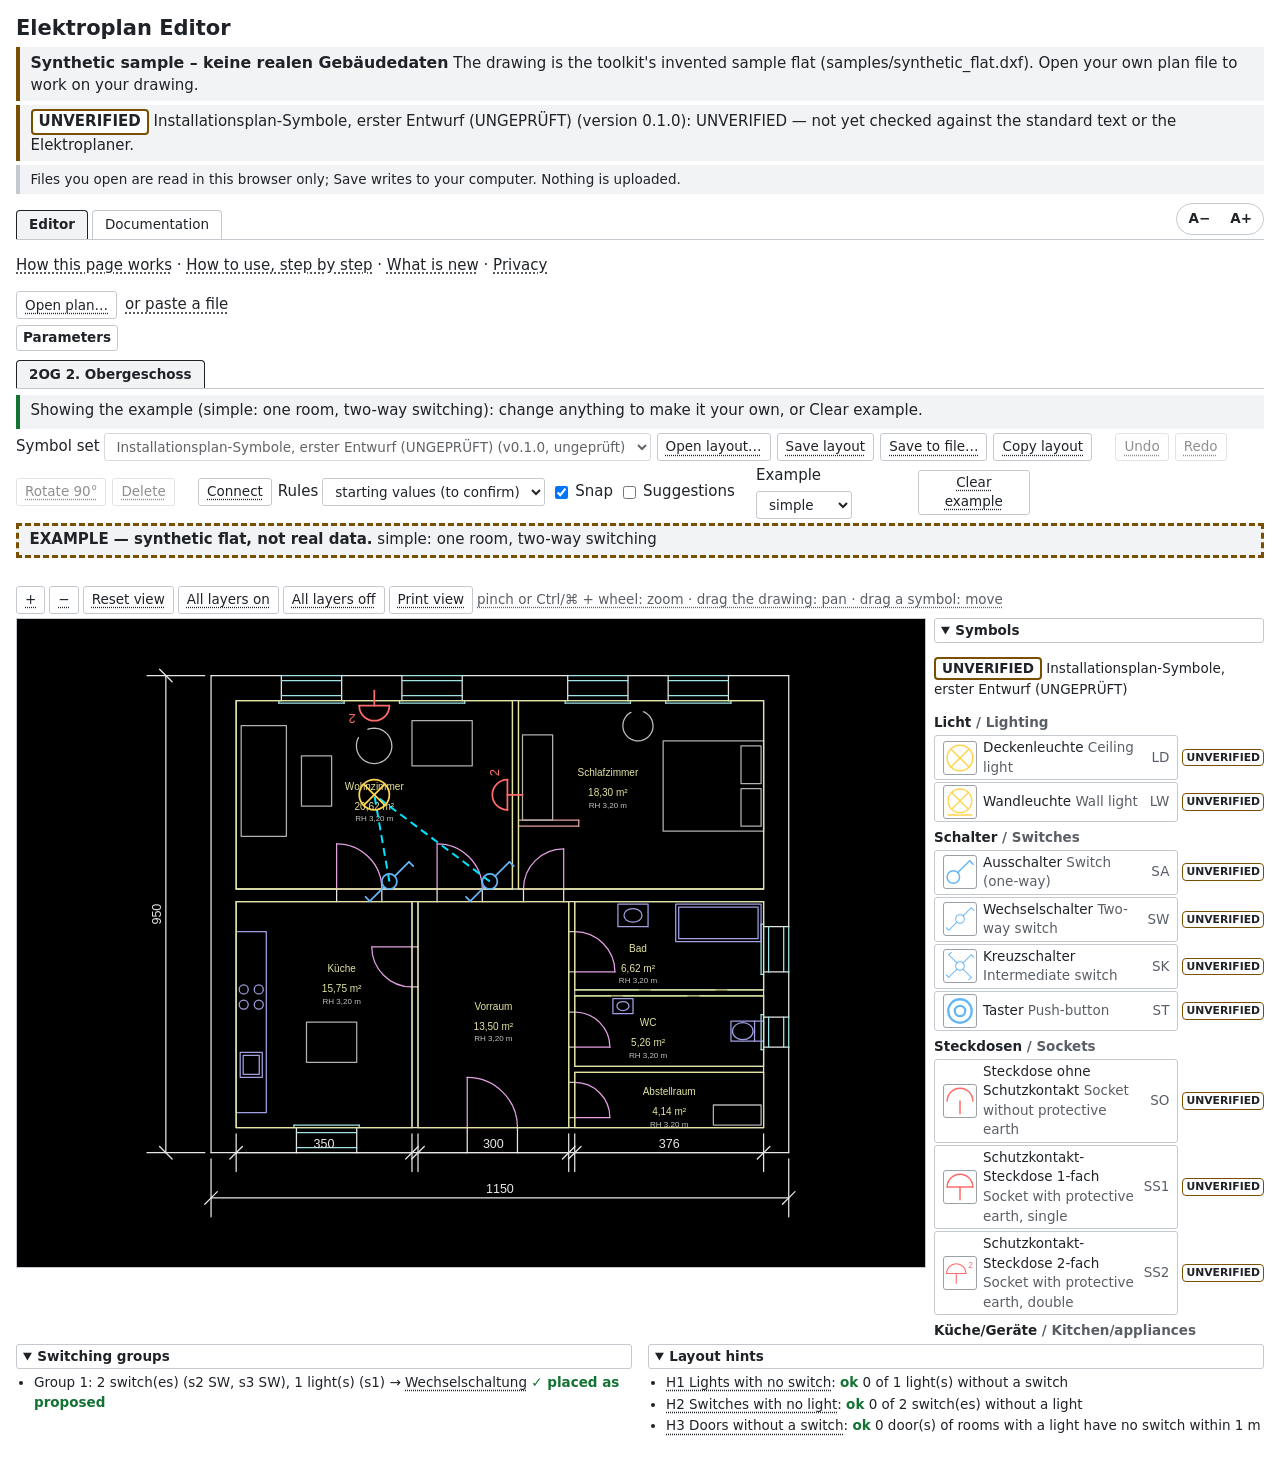
==== site/index.html @ d6ed4fca "Editor: tabbed bullet documentation, readable parameters, honest print view Documentation: rebuilt i" ====
<!doctype html>
<html lang="en">
<head>
<meta charset="utf-8">
<meta name="viewport" content="width=device-width, initial-scale=1">
<meta name="description" content="Plan where the outlets, switches and lights of a flat go, on top of the architect&#x27;s drawing. Your plan file is read in this browser and never sent any">
<title>Elektroplan Editor</title>
<style>
/* Electrical editor (vienna_planning_toolkit). Page colours are tokens on :root (light), redefined for dark mode; the drawing
   stage is black in both themes (its colours, and the symbols', are generated by editor.js from presets/el_parameters.json). */
:root { --bg: #ffffff; --fg: #1f2328; --line: #c4c9cf; --head: #f1f3f5; --muted: #5a5f66; --pass: #137333; --fail: #b3261e;
  --unk: #7a5000; --link: #0b57d0; --btn: #ffffff; --shadow: rgba(0, 0, 0, 0.25); color-scheme: light;
  --accent: #9a6410; --accent-ink: #7a4e08; --accent-soft: #f0e5cc; --surface-2: #f3f5ef;
  --good: #1c7048; --good-soft: #daebe0; --check: #7a5200; --check-soft: #f1e6cb; --watch: #9e4229; --watch-soft: #f0ddd5;
  --fs-base: 15px; --measure: 82ch; --radius: 10px; --mono: ui-monospace, "SF Mono", Menlo, Consolas, monospace; }
@media (prefers-color-scheme: dark) {
  :root:not([data-theme="light"]) { --bg: #121417; --fg: #e8eaed; --line: #4a4f55; --head: #1e2125; --muted: #a8aeb5; --pass: #81c995;
    --fail: #f28b82; --unk: #fdd663; --link: #8ab4f8; --btn: #1e2125; --shadow: rgba(0, 0, 0, 0.6); color-scheme: dark;
    --accent: #e0a83c; --accent-ink: #edbb57; --accent-soft: #362b12; --surface-2: #232a24;
    --good: #56bc8b; --good-soft: #153025; --check: #e0a83c; --check-soft: #33280f; --watch: #e8876a; --watch-soft: #35201a; }
}
:root[data-theme="dark"] { --bg: #121417; --fg: #e8eaed; --line: #4a4f55; --head: #1e2125; --muted: #a8aeb5; --pass: #81c995;
  --fail: #f28b82; --unk: #fdd663; --link: #8ab4f8; --btn: #1e2125; --shadow: rgba(0, 0, 0, 0.6); color-scheme: dark;
  --accent: #e0a83c; --accent-ink: #edbb57; --accent-soft: #362b12; --surface-2: #232a24;
  --good: #56bc8b; --good-soft: #153025; --check: #e0a83c; --check-soft: #33280f; --watch: #e8876a; --watch-soft: #35201a; }
/* every rem follows --fs-base (the A− / A+ text size control) */
html { -webkit-text-size-adjust: 100%; font-size: var(--fs-base); }
body { margin: 0; background: var(--bg); color: var(--fg); font: var(--fs-base)/1.45 system-ui, -apple-system, "Segoe UI", Roboto, "Helvetica Neue", Arial, sans-serif; }
.vpt { box-sizing: border-box; max-width: 1600px; margin: 0 auto; padding: 8px 16px 32px 16px; overflow-wrap: anywhere; }
.vpt *, .vpt *::before, .vpt *::after { box-sizing: border-box; }
.vpt a { color: var(--link); }
.vpt h1 { font-size: 1.4rem; margin: 0.3rem 0; }
.vpt h3 { margin-top: 1.5rem; } .vpt h4 { margin: 1rem 0 0.3rem 0; font-size: 1.05rem; }
.vpt button, .vpt select, .vpt input { font: inherit; color: var(--fg); }
.vpt button, .vpt select { font-size: 0.9rem; padding: 2px 8px; background: var(--btn); border: 1px solid var(--line); border-radius: 3px; min-height: 28px; }
.vpt button:disabled { opacity: 0.5; cursor: not-allowed; }
.vpt button:focus-visible, .vpt select:focus-visible, .vpt input:focus-visible, .vpt summary:focus-visible, .el-view:focus-visible { outline: 3px solid var(--link); outline-offset: 1px; }
.pass { color: var(--pass); font-weight: 600; } .fail { color: var(--fail); font-weight: 600; } .unk { color: var(--unk); font-weight: 600; }
/* banners */
.vpt-banner, .el-unv-banner, .vpt-note { margin: 0.25rem 0; padding: 0.3rem 0.7rem; background: var(--head); color: var(--fg); }
.vpt-banner { border-left: 4px solid var(--unk); } .vpt-synth b { font-size: 1.05rem; }
.el-unv-banner { border-left: 4px solid var(--unk); } .vpt-note { border-left: 4px solid var(--line); font-size: 0.9rem; }
/* page tabs (underline) and storey tabs (a set of sections is a tabset); the text-size control on the right */
.vpt-navrow { display: flex; flex-wrap: wrap; align-items: flex-end; gap: 4px 8px; border-bottom: 1px solid var(--line); margin: 0.6rem 0 0.4rem 0; }
.vpt-navrow .vpt-tabs { border-bottom: none; margin: 0; flex: 1 1 auto; }
.fs-toggle { display: inline-flex; gap: 2px; margin-bottom: 4px; border: 1px solid var(--line); border-radius: 999px; padding: 2px; }
.vpt .fs-btn { border: 0; border-radius: 999px; min-height: 26px; padding: 0 9px; font-weight: 700; background: transparent; }
.vpt-tabs, .el-storey-tabs { display: flex; flex-wrap: wrap; gap: 4px; margin: 0.6rem 0 0.4rem 0; border-bottom: 1px solid var(--line); }
.vpt-tabs button, .el-storey-tabs button { border-bottom: none; border-radius: 4px 4px 0 0; padding: 4px 12px; }
.vpt-tabs button[aria-selected="true"], .el-storey-tabs button[aria-selected="true"] { background: var(--head); font-weight: 700; border-color: var(--fg); }
.vpt-pane[hidden], .el-page[hidden] { display: none; }
/* tables: sortable + filterable, scroll sideways inside their box on a narrow screen; small uppercase headers, mono numbers */
.tblscroll, .tbl-scroll { max-width: 100%; overflow-x: auto; border: 1px solid var(--line); border-radius: var(--radius); }
table.sf, table.el-ptable { border-collapse: collapse; width: 100%; }
table.sf th, table.sf td { text-align: left; padding: 0.4rem 0.7rem; vertical-align: top; border-bottom: 1px solid var(--line); overflow-wrap: normal; word-break: normal; }
table.sf thead th, table.el-ptable thead th { background: var(--head); font-size: 0.72rem; letter-spacing: 0.06em; text-transform: uppercase; font-weight: 700; color: var(--muted); }
table.sf thead th { cursor: pointer; user-select: none; white-space: nowrap; }
.num, .keys, code { font-family: var(--mono); font-size: 0.88em; }
.tbl-cap { color: var(--muted); font-size: 0.85rem; margin: 0.3rem 0; }
table.sf thead th[aria-sort="ascending"]::after { content: " \25B2"; } table.sf thead th[aria-sort="descending"]::after { content: " \25BC"; }
table.sf thead tr.filters th { cursor: default; padding: 2px 4px; }
table.sf input { font-size: 0.85rem; width: 100%; min-width: 4ch; background: var(--bg); border: 1px solid var(--line); border-radius: 3px; padding: 1px 4px; }
table.sf td { min-width: 4rem; max-width: 36rem; }
table.sf tr.doc-flash td { background: var(--accent-soft); }
.count { color: var(--muted); font-size: 0.9rem; margin: 0.25rem 0; }
/* popups */
.tip { text-decoration: underline dotted; text-underline-offset: 3px; cursor: help; }
#tipbox { position: absolute; z-index: 1300; min-width: min(340px, calc(100vw - 16px)); max-width: min(560px, calc(100vw - 16px)); background: var(--bg); color: var(--fg); border: 1px solid var(--line);
  border-radius: 6px; padding: 8px 10px; font-size: 0.95rem; box-shadow: 0 4px 14px var(--shadow); overflow-wrap: anywhere; }
#tipbox[hidden] { display: none; } #tipbox a { color: var(--link); }
#tipbox .more { margin: 6px 0 0 0; } #tipbox .tip-h { margin: 0 0 2px 0; } #tipbox ul.tipl { padding-left: 1.1rem; margin: 2px 0; } #tipbox ul.tipl li { margin: 1px 0; }
/* Documentation: pill tabsets, section heads, short bullets, numbered steps, callouts, accordions, key-value lists, chips */
.docs { max-width: 1400px; }
.docs [id^="doc-"] { scroll-margin-top: 1rem; }
.doc-flash { outline: 3px solid var(--link); outline-offset: 4px; }
.tabset-nav { display: flex; flex-wrap: wrap; gap: 6px; margin: 0.6rem 0 0.8rem 0; }
.vpt .tab { padding: 4px 13px; border-radius: 999px; border: 1px solid var(--line); background: var(--bg); font-weight: 600; cursor: pointer; min-height: 30px; }
.vpt .tab:hover { border-color: var(--accent); }
.vpt .tab[aria-selected="true"] { background: var(--accent-soft); border-color: var(--accent); color: var(--accent-ink); }
.vpt .tab .pill { margin-left: 4px; }
.tabpanel { display: none; } .tabpanel.active { display: block; }
.tab[hidden] { display: none; }
.tabset-top { position: relative; }
.tabset-top > .tabset-nav { padding-right: 52px; }
.tabset-top > .nav-right { position: absolute; right: 0; top: 0; }
.vpt .internals-toggle { width: 38px; height: 38px; border-radius: 50%; font-size: 1.2rem; line-height: 1; text-decoration: none; padding: 0; }
.vpt .internals-toggle[aria-pressed="true"] { background: var(--accent-soft); border-color: var(--accent); color: var(--accent-ink); }
.section-head { margin: 0.4rem 0 0.8rem 0; }
.docs h2 { font-size: 1.25rem; margin: 0 0 2px 0; }
.section-note { color: var(--muted); font-size: 0.92rem; margin: 0; max-width: var(--measure); }
.subhead { font-size: 0.74rem; letter-spacing: 0.1em; text-transform: uppercase; color: var(--muted); font-weight: 700; margin: 1.2rem 0 0.5rem 0; }
.subhead .s-meta { text-transform: none; letter-spacing: 0; }
.lede { max-width: var(--measure); color: var(--muted); }
.docs ul.bl { margin: 0.3rem 0; padding-left: 1.2rem; max-width: var(--measure); } .docs ul.bl li { margin: 3px 0; }
.docs ul.bl b, .callout b { color: var(--fg); }
.steps { list-style: none; margin: 0.3rem 0; padding: 0; counter-reset: s; display: flex; flex-direction: column; gap: 8px; max-width: var(--measure); }
.steps li { display: flex; gap: 10px; align-items: flex-start; }
.steps li::before { counter-increment: s; content: counter(s); flex: none; width: 1.5rem; height: 1.5rem; border-radius: 50%; background: var(--accent-soft);
  color: var(--accent-ink); font-size: 0.8rem; font-weight: 700; display: grid; place-items: center; }
.callout { border-left: 4px solid var(--accent); background: var(--accent-soft); border-radius: 0 8px 8px 0; padding: 8px 14px; margin: 0.5rem 0; max-width: var(--measure); color: var(--fg); }
.callout p { margin: 0; } .callout ul { margin: 0; padding-left: 1.1rem; }
.callout--watch { border-left-color: var(--watch); background: var(--watch-soft); }
.dd-stack { display: flex; flex-direction: column; gap: 8px; margin-top: 0.8rem; }
details.acc { border: 1px solid var(--line); border-radius: var(--radius); background: var(--bg); }
details.acc > summary { cursor: pointer; padding: 8px 14px; font-weight: 600; list-style: none; display: flex; align-items: center; gap: 10px; }
details.acc > summary::-webkit-details-marker { display: none; }
details.acc .caret { color: var(--accent); font-size: 0.75rem; transition: transform 0.15s ease; }
details.acc[open] .caret { transform: rotate(90deg); }
.s-meta { margin-left: auto; font-family: var(--mono); font-size: 0.72rem; font-weight: 500; color: var(--muted); border: 1px solid var(--line); border-radius: 4px; padding: 0 5px; }
.dd-body { padding: 0 14px 12px 14px; }
.kv { list-style: none; margin: 0.4rem 0; padding: 0; max-width: var(--measure); }
.kv li { display: flex; justify-content: space-between; gap: 12px; padding: 5px 0; border-bottom: 1px dashed var(--line); }
.kv li:last-child { border-bottom: 0; } .kv li > span:first-child { color: var(--muted); } .kv .v { text-align: right; }
.hint, [title].v { text-decoration: underline dotted; text-underline-offset: 3px; cursor: help; }
.chips { display: flex; flex-wrap: wrap; gap: 6px; margin: 0.6rem 0; }
.chip { display: inline-flex; align-items: center; gap: 6px; border: 1px solid var(--line); border-radius: 999px; padding: 3px 11px; font-size: 0.88rem; }
.chip .dot { width: 7px; height: 7px; border-radius: 50%; background: var(--accent); }
.pill { display: inline-block; font-size: 0.74rem; font-weight: 700; padding: 1px 8px; border-radius: 999px; white-space: nowrap; }
.pill--good { background: var(--good-soft); color: var(--good); } .pill--check { background: var(--check-soft); color: var(--check); }
.pill--watch { background: var(--watch-soft); color: var(--watch); }
.linkrow { display: flex; flex-wrap: wrap; gap: 8px; margin: 0.5rem 0; }
.linkrow a { padding: 4px 12px; border-radius: 999px; border: 1px solid var(--line); text-decoration: none; }
.vpt-foot { margin-top: 2rem; padding-top: 0.8rem; border-top: 1px solid var(--line); color: var(--muted); font-size: 0.85rem; }
/* the file bar, status lines (one line each, fixed height: a message never moves the drawing below it) */
.vpt-filebar { display: flex; flex-wrap: wrap; gap: 4px 8px; align-items: center; margin: 0.3rem 0; }
.vpt-filebar .vpt-status { flex: 1 1 100%; }
.el-status { margin: 0.25rem 0; padding: 0.3rem 0.7rem; border-left: 4px solid var(--line); background: var(--head); color: var(--fg);
  white-space: nowrap; overflow: hidden; text-overflow: ellipsis; line-height: 1.4; height: calc(1.4em + 0.6rem + 4px); }
.el-status.el-ok { border-left-color: var(--pass); } .el-status.el-warn { border-left-color: var(--unk); } .el-status.el-err { border-left-color: var(--fail); }
.vpt-status:empty { display: none; }
.el-info { min-height: 1.5em; height: 1.5em; line-height: 1.5em; margin: 0.15rem 0; font-size: 0.9rem; white-space: nowrap; overflow: hidden; text-overflow: ellipsis; }
.el-intro { margin-bottom: 0.2rem; }
/* the bar */
.el-bar { display: flex; flex-wrap: wrap; gap: 4px 6px; align-items: center; margin: 0.25rem 0; }
.el-bar label { margin: 0; text-decoration: none; display: inline-flex; flex-wrap: wrap; gap: 4px; align-items: center; max-width: 100%; }
.vpt select { max-width: 100%; min-width: 0; text-overflow: ellipsis; }
.el-sep { flex: 0 0 0.75rem; }
.el-bar button[aria-pressed="true"] { outline: 3px solid var(--link); outline-offset: 1px; font-weight: 600; }
.el-example-ctl { display: inline-flex; gap: 4px; align-items: center; } .el-example-ctl[hidden] { display: none; }
.el-example-banner { margin: 0.2rem 0; padding: 0.25rem 0.7rem; border: 3px dashed var(--unk); background: var(--head); color: var(--fg); }
.el-badge { display: inline-block; font-weight: 700; padding: 0 6px; border: 2px solid var(--unk); border-radius: 4px; color: var(--fg); background: var(--bg); text-decoration: none; }
.el-badge-s { flex: none; font-size: 0.72rem; padding: 0 3px; border-width: 1px; }
/* the stage: drawing + side panel */
.el-view { margin: 0.3rem 0; }
.dwg-tools { display: flex; flex-wrap: wrap; gap: 4px; align-items: center; margin-bottom: 4px; }
.dwg-hint, .dwg-count, .el-n, .el-en, .el-code { color: var(--muted); font-size: 0.9rem; }
.dwg-body { display: flex; gap: 8px; align-items: flex-start; }
.dwg-paper { flex: 1 1 auto; min-width: 0; border: 1px solid var(--line); background: #000000; }
.dwg-paper svg { display: block; width: 100%; height: 72vh; min-height: 320px; cursor: grab; touch-action: none; }
.dwg-paper svg.dragging { cursor: grabbing; } .dwg-paper svg .tip { cursor: help; text-decoration: none; }
.el-side { flex: 0 0 22rem; max-width: 40%; max-height: 80vh; overflow: auto; font-size: 0.9rem; display: flex; flex-direction: column; gap: 6px; }
.el-side details > summary, .el-below > details > summary, .el-params > summary { font-weight: 600; cursor: pointer; text-decoration: none; padding: 2px 6px;
  border: 1px solid var(--line); border-radius: 3px; }
.dwg-panel fieldset { border: 1px solid var(--line); border-radius: 3px; padding: 2px 6px; margin: 4px 0 6px 0; min-width: 0; }
.dwg-panel legend { font-size: 0.9rem; font-weight: 600; padding: 0 4px; }
.dwg-panel fieldset label, .el-layers label { display: block; }
.dwg-panel details.base > summary { list-style-position: inside; }
.dwg-panel details.base > summary label { display: inline; }
.dwg-panel .lyr { padding-left: 1.2rem; }
.dwg-filter { font-size: 0.9rem; width: 100%; margin: 4px 0; background: var(--bg); border: 1px solid var(--line); border-radius: 3px; padding: 1px 4px; }
.el-cat-h { font-weight: 600; margin: 6px 0 2px 0; }
.el-syms { list-style: none; padding: 0; margin: 0; }
.el-syms li { display: flex; gap: 4px; align-items: center; margin: 2px 0; }
.el-sym-btn { display: flex; flex: 1 1 auto; min-width: 0; gap: 6px; align-items: center; text-align: left; touch-action: none; user-select: none; -webkit-user-select: none; cursor: grab; }
.el-sym-btn[aria-pressed="true"] { outline: 3px solid var(--link); outline-offset: 1px; }
.el-names { flex: 1 1 auto; min-width: 0; }
.el-code { white-space: nowrap; overflow-wrap: normal; }
.el-chip { display: inline-flex; flex: none; background: #000000; border: 1px solid #9aa0a6; border-radius: 3px; padding: 1px; }
.el-ghost { position: fixed; z-index: 1100; pointer-events: none; opacity: 0.9; } .el-ghost[hidden] { display: none; }
.el-view.el-armed svg { cursor: crosshair; } .el-view.el-connecting svg { cursor: pointer; }
.el-svg .el-sym { cursor: move; } .el-svg .el-hit { pointer-events: all; }
.el-svg .el-ghost-m { cursor: crosshair; } .el-svg .el-ghost-m circle { fill: none; }
.el-svg .el-link-hit { pointer-events: stroke; cursor: pointer; }
/* below the drawing */
.el-below { display: flex; flex-wrap: wrap; gap: 6px 16px; margin-top: 6px; font-size: 0.9rem; }
.el-below > details { flex: 1 1 20rem; min-width: 0; }
.el-below ul { margin: 4px 0; padding-left: 1.2rem; } .el-below li { margin: 2px 0; }
/* Parameters panel */
.el-params { margin: 0.4rem 0; font-size: 0.9rem; }
.el-params > summary { display: inline-block; }
.el-params[data-edited="1"] > summary::after { content: " (edited)"; color: var(--unk); }
.el-params-bar { display: flex; flex-wrap: wrap; gap: 4px; margin: 4px 0; }
/* one readable full-width table per group: words never break inside (the page's overflow-wrap: anywhere is undone here) */
.el-params .callout { font-size: 0.92rem; }
.el-ptable th, .el-ptable td { text-align: left; padding: 0.35rem 0.7rem; border-bottom: 1px solid var(--line); vertical-align: middle; overflow-wrap: normal; word-break: normal; hyphens: none; }
.el-ptable td.el-plabel { min-width: 16rem; }
.el-ptable td.el-punit { white-space: nowrap; color: var(--muted); }
.el-ptable tr.el-pgroup th { background: var(--surface-2); font-size: 0.78rem; text-transform: uppercase; letter-spacing: 0.06em; color: var(--muted); }
.el-ptable input[type="text"] { width: 12rem; max-width: 100%; background: var(--bg); border: 1px solid var(--line); border-radius: 3px; padding: 1px 5px; }
.el-ptable input[readonly] { border-style: dashed; color: var(--muted); }
.el-ptable input[type="color"] { width: 2.4rem; height: 1.5rem; padding: 0; border: 1px solid var(--line); vertical-align: middle; }
.el-params-status:empty { display: none; }
/* in-page confirmation and the copy box (fixed: they never move the drawing) */
.vpt-ask, .vpt-copybox { position: fixed; left: 16px; right: 16px; bottom: 16px; z-index: 1250; max-width: 640px; margin: 0 auto; padding: 10px 12px;
  background: var(--bg); color: var(--fg); border: 2px solid var(--unk); border-radius: 6px; box-shadow: 0 4px 18px var(--shadow); }
.vpt-ask[hidden], .vpt-copybox[hidden] { display: none; }
.vpt-ask p, .vpt-copybox p { margin: 0 0 8px 0; }
.vpt-ask button, .vpt-copybox button { font: inherit; font-size: 0.95rem; padding: 3px 12px; min-height: 32px; background: var(--btn); color: var(--fg); border: 1px solid var(--line); border-radius: 3px; }
.vpt-copybox textarea { display: block; width: 100%; font: 0.8rem/1.3 ui-monospace, Menlo, Consolas, monospace; background: var(--bg); color: var(--fg); border: 1px solid var(--line); margin-bottom: 6px; }
/* print view (Pages version): one A3 page; white paper and black text in both themes */
#dwg-printsheet[hidden] { display: none; }
body.dwg-printing > *:not(#dwg-printsheet):not(#tipbox) { display: none !important; }
body.dwg-printing #dwg-printsheet { position: fixed; inset: 0; z-index: 900; overflow: auto; background: #ffffff; color: #000000; padding: 8px; }
.ps-bar { display: flex; flex-wrap: wrap; gap: 8px; align-items: center; margin-bottom: 6px; color: #000000; }
.ps-bar button { font: inherit; font-size: 0.9rem; padding: 1px 8px; background: #ffffff; color: #000000; border: 1px solid #5f6368; border-radius: 3px; }
.ps-bar label { margin: 0 4px; } .ps-hint { color: #3c4043; font-size: 0.9rem; }
.ps-notes { max-width: 1100px; margin: 0 auto 6px auto; }
.ps-note { margin: 2px 0; padding: 4px 10px; border-left: 4px solid #137333; background: #f1f3f5; color: #000000; font-size: 0.9rem; }
.ps-note-warn { border-left-color: #9e4229; background: #f0ddd5; font-weight: 600; }
.ps-sheet { display: flex; flex-direction: column; aspect-ratio: 420 / 297; max-height: calc(100vh - 60px); max-width: 100%; margin: 0 auto;
  background: #ffffff; color: #000000; border: 1px solid #5f6368; box-shadow: 0 2px 10px rgba(0,0,0,.2); }
.ps-title { display: flex; gap: 1.5em; align-items: baseline; flex-wrap: wrap; overflow: hidden; padding: 0 2px; font-size: 3mm; color: #000000; }
.ps-title .ps-l { font-weight: 700; }
.ps-draw { flex: 1 1 auto; min-height: 0; } .ps-draw svg { display: block; width: 100%; height: 100%; cursor: grab; touch-action: none; }
.ps-legend { display: flex; flex-wrap: wrap; gap: 0.3em 1.2em; align-content: flex-start; overflow: hidden; padding: 1mm 2px 0 2px; font-size: 2.4mm; color: #000000; border-top: 0.2mm solid #5f6368; }
.ps-legend .el-leg-svg { width: 4mm; height: 4mm; vertical-align: middle; margin-right: 1mm; }
.ps-legend .el-leg-unv { font-weight: 700; } .ps-legend .el-leg-grp, .ps-legend .el-leg-link { font-style: italic; }
body.dwg-printing .el-sel, body.dwg-printing .el-ghosts { display: none; }
/* narrow screens: everything stacks; no horizontal page scroll */
@media (max-width: 900px) {
  .dwg-body { flex-direction: column; }
  .el-side { flex: none; width: 100%; max-width: 100%; max-height: none; }
  .dwg-paper { width: 100%; }
  .dwg-paper svg { height: 62vh; }
}
@media (max-width: 480px) {
  .vpt h1 { font-size: 1.2rem; }
  .el-sep { display: none; }
  .dwg-hint { display: none; }
}

@media print { @page { size: A3 landscape; margin: 8mm } html, body { background: #ffffff !important; color: #000000 !important; margin: 0 !important; padding: 0 !important; } * { print-color-adjust: exact; -webkit-print-color-adjust: exact; } body.dwg-printing #dwg-printsheet { position: static; padding: 0; overflow: visible; } body.dwg-printing .ps-bar, body.dwg-printing .ps-notes, #tipbox { display: none !important; } body.dwg-printing .ps-sheet { width: 404mm; height: 280mm; max-width: none; max-height: none; aspect-ratio: auto; margin: 0; border: none; box-shadow: none; } body.dwg-printing .ps-title { height: 9mm; } body.dwg-printing .ps-draw { height: 255mm; flex: none; } body.dwg-printing .ps-legend { height: 16mm; } }
</style>
</head>
<body>
<div class="vpt" id="vpt" data-variant="pages"><header class="vpt-head"><h1>Elektroplan Editor</h1><p class="vpt-banner vpt-synth" data-banner="synthetic"><b>Synthetic sample – keine realen Gebäudedaten</b> <span>The drawing is the toolkit&#x27;s invented sample flat (samples/synthetic_flat.dxf). Open your own plan file to work on your drawing.</span></p><p class="vpt-banner vpt-own" data-banner="own" hidden></p><p class="el-unv-banner"><span class="tip el-badge" data-tip="&lt;p class=&quot;tip-h&quot;&gt;&lt;b&gt;Installation-plan symbols, first draft (UNVERIFIED), version 0.1.0&lt;/b&gt;&lt;/p&gt;&lt;ul class=&quot;tipl&quot;&gt;&lt;li&gt;&lt;b&gt;UNVERIFIED&lt;/b&gt;: not checked against the standard or Elektroplaner.&lt;/li&gt;&lt;li&gt;&lt;b&gt;Claims&lt;/b&gt; ÖVE/ÖNORM EN 60617; installation OVE E 8101.&lt;/li&gt;&lt;li&gt;&lt;b&gt;Edition&lt;/b&gt;: not checked: …&lt;/li&gt;&lt;li&gt;&lt;b&gt;Ask the Elektroplaner&lt;/b&gt; to confirm before use.&lt;/li&gt;&lt;/ul&gt;&lt;p class=&quot;more&quot;&gt;&lt;a class=&quot;doclink&quot; href=&quot;#doc-el-set-at-iec60617-draft1&quot;&gt;More &amp;rarr;&lt;/a&gt;&lt;/p&gt;">UNVERIFIED</span> Installationsplan-Symbole, erster Entwurf (UNGEPRÜFT) (version 0.1.0): UNVERIFIED — not yet checked against the standard text or the Elektroplaner.</p><p class="vpt-note">Files you open are read in this browser only; Save writes to your computer. Nothing is uploaded.</p></header><div class="vpt-navrow"><div class="vpt-tabs" role="tablist" aria-label="Page"><button type="button" role="tab" id="vpt-tab-editor" aria-controls="vpt-pane-editor" aria-selected="true">Editor</button><button type="button" role="tab" id="vpt-tab-docs" aria-controls="vpt-pane-docs" aria-selected="false" tabindex="-1">Documentation</button></div><span class="fs-toggle" role="group" aria-label="Text size"><button type="button" class="fs-btn" id="vpt-fs-dec" title="Smaller text" aria-label="Smaller text">A−</button><button type="button" class="fs-btn" id="vpt-fs-inc" title="Larger text" aria-label="Larger text">A+</button></span></div><section class="vpt-pane" role="tabpanel" id="vpt-pane-editor" aria-labelledby="vpt-tab-editor"><div class="el-intro"><p><span class="tip" data-tip="&lt;p class=&quot;tip-h&quot;&gt;&lt;b&gt;The electrical editor&lt;/b&gt;&lt;/p&gt;&lt;ul class=&quot;tipl&quot;&gt;&lt;li&gt;&lt;b&gt;Drag symbols&lt;/b&gt; onto the drawing.&lt;/li&gt;&lt;li&gt;&lt;b&gt;Rings&lt;/b&gt; are suggestions: they do not print.&lt;/li&gt;&lt;li&gt;&lt;b&gt;Connect&lt;/b&gt;: click a switch, then its lights.&lt;/li&gt;&lt;li&gt;&lt;b&gt;Save or copy&lt;/b&gt; the layout to keep it.&lt;/li&gt;&lt;/ul&gt;&lt;p class=&quot;more&quot;&gt;&lt;a class=&quot;doclink&quot; href=&quot;#doc-el-howto&quot;&gt;More &amp;rarr;&lt;/a&gt;&lt;/p&gt;">How this page works</span> · <span class="tip" data-tip="&lt;p class=&quot;tip-h&quot;&gt;&lt;b&gt;How to use the editor&lt;/b&gt;&lt;/p&gt;&lt;ul class=&quot;tipl&quot;&gt;&lt;li&gt;&lt;b&gt;Step by step&lt;/b&gt;: place, connect, keep, print.&lt;/li&gt;&lt;li&gt;Every button and mode explained.&lt;/li&gt;&lt;/ul&gt;&lt;p class=&quot;more&quot;&gt;&lt;a class=&quot;doclink&quot; href=&quot;#doc-el-howto&quot;&gt;More &amp;rarr;&lt;/a&gt;&lt;/p&gt;">How to use, step by step</span> · <span class="tip" data-tip="&lt;p class=&quot;tip-h&quot;&gt;&lt;b&gt;What&amp;#x27;s new&lt;/b&gt;&lt;/p&gt;&lt;ul class=&quot;tipl&quot;&gt;&lt;li&gt;&lt;b&gt;Documentation&lt;/b&gt; in tabs, short bullets.&lt;/li&gt;&lt;li&gt;&lt;b&gt;Parameters&lt;/b&gt; in readable tables.&lt;/li&gt;&lt;li&gt;&lt;b&gt;Print view&lt;/b&gt; warns about unplaced symbols.&lt;/li&gt;&lt;/ul&gt;&lt;p class=&quot;more&quot;&gt;&lt;a class=&quot;doclink&quot; href=&quot;#doc-el-whatsnew&quot;&gt;More &amp;rarr;&lt;/a&gt;&lt;/p&gt;">What is new</span> · <span class="tip" data-tip="&lt;p class=&quot;tip-h&quot;&gt;&lt;b&gt;Privacy: your drawing stays on your computer&lt;/b&gt;&lt;/p&gt;&lt;ul class=&quot;tipl&quot;&gt;&lt;li&gt;&lt;b&gt;One self-contained page&lt;/b&gt;: nothing loaded from elsewhere.&lt;/li&gt;&lt;li&gt;&lt;b&gt;Your files&lt;/b&gt; are read in this browser only.&lt;/li&gt;&lt;/ul&gt;&lt;p class=&quot;more&quot;&gt;&lt;a class=&quot;doclink&quot; href=&quot;#doc-el-privacy&quot;&gt;More &amp;rarr;&lt;/a&gt;&lt;/p&gt;">Privacy</span></p></div><div class="vpt-filebar"><button type="button" class="tip" data-vpt="open-plan" data-tip="&lt;p class=&quot;tip-h&quot;&gt;&lt;b&gt;Open plan&lt;/b&gt;&lt;/p&gt;&lt;ul class=&quot;tipl&quot;&gt;&lt;li&gt;&lt;b&gt;Opens a plan file&lt;/b&gt; from tools/export_plan.py.&lt;/li&gt;&lt;li&gt;&lt;b&gt;Read in this browser&lt;/b&gt; only: nothing is uploaded.&lt;/li&gt;&lt;li&gt;&lt;b&gt;Checked first&lt;/b&gt;: opened, or refused with why.&lt;/li&gt;&lt;/ul&gt;&lt;p class=&quot;more&quot;&gt;&lt;a class=&quot;doclink&quot; href=&quot;#doc-el-howto-plan&quot;&gt;More &amp;rarr;&lt;/a&gt;&lt;/p&gt;">Open plan…</button> <span class="tip" data-tip="&lt;p class=&quot;tip-h&quot;&gt;&lt;b&gt;Paste a file&lt;/b&gt;&lt;/p&gt;&lt;ul class=&quot;tipl&quot;&gt;&lt;li&gt;&lt;b&gt;Paste&lt;/b&gt; a plan, layout or parameter file&amp;#x27;s text.&lt;/li&gt;&lt;li&gt;Opened with the &lt;b&gt;same checks&lt;/b&gt; as a file.&lt;/li&gt;&lt;/ul&gt;&lt;p class=&quot;more&quot;&gt;&lt;a class=&quot;doclink&quot; href=&quot;#doc-el-howto-plan&quot;&gt;More &amp;rarr;&lt;/a&gt;&lt;/p&gt;">or paste a file</span><input type="file" class="vpt-plan-file" accept=".json,application/json" hidden aria-label="Open a plan file"><p class="vpt-status el-status" role="status" aria-live="polite"></p></div><details class="el-params"><summary class="tip" data-tip="&lt;p class=&quot;tip-h&quot;&gt;&lt;b&gt;Parameters (one file)&lt;/b&gt;&lt;/p&gt;&lt;ul class=&quot;tipl&quot;&gt;&lt;li&gt;&lt;b&gt;Every tunable value&lt;/b&gt; in one file.&lt;/li&gt;&lt;li&gt;&lt;b&gt;Live&lt;/b&gt;: changes the page now.&lt;/li&gt;&lt;li&gt;&lt;b&gt;Needs re-export&lt;/b&gt;: after exporting the plan again.&lt;/li&gt;&lt;li&gt;&lt;b&gt;Copy&lt;/b&gt;, save or load the file.&lt;/li&gt;&lt;/ul&gt;&lt;p class=&quot;more&quot;&gt;&lt;a class=&quot;doclink&quot; href=&quot;#doc-el-howto-params&quot;&gt;More &amp;rarr;&lt;/a&gt;&lt;/p&gt;">Parameters</summary><p class="el-params-status el-status" role="status" aria-live="polite"></p><div class="el-params-bar"><button type="button" class="tip" data-pact="copy" data-tip="&lt;p class=&quot;tip-h&quot;&gt;&lt;b&gt;Copy parameters&lt;/b&gt;&lt;/p&gt;&lt;ul class=&quot;tipl&quot;&gt;&lt;li&gt;&lt;b&gt;Copies the parameters&amp;#x27; text&lt;/b&gt; to the clipboard.&lt;/li&gt;&lt;/ul&gt;&lt;p class=&quot;more&quot;&gt;&lt;a class=&quot;doclink&quot; href=&quot;#doc-el-howto-params&quot;&gt;More &amp;rarr;&lt;/a&gt;&lt;/p&gt;">Copy parameters</button><button type="button" class="tip" data-pact="save" data-tip="&lt;p class=&quot;tip-h&quot;&gt;&lt;b&gt;Save parameters&lt;/b&gt;&lt;/p&gt;&lt;ul class=&quot;tipl&quot;&gt;&lt;li&gt;&lt;b&gt;Downloads&lt;/b&gt; el_parameters.json.&lt;/li&gt;&lt;li&gt;&lt;b&gt;Export the plan again&lt;/b&gt; with it for the suggestions.&lt;/li&gt;&lt;/ul&gt;&lt;p class=&quot;more&quot;&gt;&lt;a class=&quot;doclink&quot; href=&quot;#doc-el-howto-params&quot;&gt;More &amp;rarr;&lt;/a&gt;&lt;/p&gt;">Save parameters</button><button type="button" class="tip" data-pact="save-in-place" data-tip="&lt;p class=&quot;tip-h&quot;&gt;&lt;b&gt;Save parameters&lt;/b&gt;&lt;/p&gt;&lt;ul class=&quot;tipl&quot;&gt;&lt;li&gt;&lt;b&gt;Downloads&lt;/b&gt; el_parameters.json.&lt;/li&gt;&lt;li&gt;&lt;b&gt;Export the plan again&lt;/b&gt; with it for the suggestions.&lt;/li&gt;&lt;/ul&gt;&lt;p class=&quot;more&quot;&gt;&lt;a class=&quot;doclink&quot; href=&quot;#doc-el-howto-params&quot;&gt;More &amp;rarr;&lt;/a&gt;&lt;/p&gt;">Save to file…</button><button type="button" class="tip" data-pact="load" data-tip="&lt;p class=&quot;tip-h&quot;&gt;&lt;b&gt;Load parameters&lt;/b&gt;&lt;/p&gt;&lt;ul class=&quot;tipl&quot;&gt;&lt;li&gt;&lt;b&gt;Checks the file&lt;/b&gt; first: loaded or refused.&lt;/li&gt;&lt;li&gt;&lt;b&gt;Refused&lt;/b&gt;: another page&amp;#x27;s, invalid, or poor contrast.&lt;/li&gt;&lt;/ul&gt;&lt;p class=&quot;more&quot;&gt;&lt;a class=&quot;doclink&quot; href=&quot;#doc-el-howto-params&quot;&gt;More &amp;rarr;&lt;/a&gt;&lt;/p&gt;">Load parameters…</button><button type="button" class="tip" data-pact="reset" data-tip="&lt;p class=&quot;tip-h&quot;&gt;&lt;b&gt;Reset parameters&lt;/b&gt;&lt;/p&gt;&lt;ul class=&quot;tipl&quot;&gt;&lt;li&gt;&lt;b&gt;Back to the page&amp;#x27;s own&lt;/b&gt; parameters.&lt;/li&gt;&lt;/ul&gt;&lt;p class=&quot;more&quot;&gt;&lt;a class=&quot;doclink&quot; href=&quot;#doc-el-howto-params&quot;&gt;More &amp;rarr;&lt;/a&gt;&lt;/p&gt;">Reset to the page's file</button></div><div class="callout"><ul class="bl"><li><b>Live</b>: changes the page now.</li><li><b>Needs re-export</b>: the suggestion geometry and the examples are computed when <b>tools/export_plan.py</b> exports the plan file.</li><li>Changing those here is <b>saved with the parameters</b>, but takes effect only <b>after re-exporting</b>.</li></ul></div><div class="el-params-body"></div><input type="file" class="el-params-file" accept=".json,application/json" hidden aria-label="Load a parameter file"></details><div class="el-storey-tabs" role="tablist" aria-label="Storeys"></div><div class="el-storeys"></div><template id="el-page-tpl"><div class="el-page" role="tabpanel"><p class="el-status" role="status" aria-live="polite"></p><div class="el-bar" role="toolbar" aria-label="Electrical plan"><label class="tip el-set-wrap" data-tip="&lt;p class=&quot;tip-h&quot;&gt;&lt;b&gt;Symbol set&lt;/b&gt;&lt;/p&gt;&lt;ul class=&quot;tipl&quot;&gt;&lt;li&gt;&lt;b&gt;Which symbol set&lt;/b&gt; the palette offers.&lt;/li&gt;&lt;li&gt;One set so far: &lt;b&gt;UNVERIFIED&lt;/b&gt;.&lt;/li&gt;&lt;/ul&gt;&lt;p class=&quot;more&quot;&gt;&lt;a class=&quot;doclink&quot; href=&quot;#doc-el-set&quot;&gt;More &amp;rarr;&lt;/a&gt;&lt;/p&gt;">Symbol set <select class="el-set"><option value="at-iec60617-draft1" selected>Installationsplan-Symbole, erster Entwurf (UNGEPRÜFT) (v0.1.0, ungeprüft)</option></select></label><button type="button" class="tip" data-el="open" data-tip="&lt;p class=&quot;tip-h&quot;&gt;&lt;b&gt;Open layout&lt;/b&gt;&lt;/p&gt;&lt;ul class=&quot;tipl&quot;&gt;&lt;li&gt;&lt;b&gt;Opens a layout&lt;/b&gt; (file or paste), checked first.&lt;/li&gt;&lt;li&gt;&lt;b&gt;Same drawing and storey&lt;/b&gt;: opened.&lt;/li&gt;&lt;li&gt;&lt;b&gt;Other drawing or storey, or unreadable&lt;/b&gt;: refused, with why.&lt;/li&gt;&lt;/ul&gt;&lt;p class=&quot;more&quot;&gt;&lt;a class=&quot;doclink&quot; href=&quot;#doc-el-howto-files&quot;&gt;More &amp;rarr;&lt;/a&gt;&lt;/p&gt;">Open layout…</button><button type="button" class="tip" data-el="save" data-tip="&lt;p class=&quot;tip-h&quot;&gt;&lt;b&gt;Save layout&lt;/b&gt;&lt;/p&gt;&lt;ul class=&quot;tipl&quot;&gt;&lt;li&gt;&lt;b&gt;Downloads&lt;/b&gt; &amp;lt;drawing&amp;gt;__&amp;lt;storey&amp;gt;.electrical.json.&lt;/li&gt;&lt;li&gt;Holds symbols, links, rule set, checksum.&lt;/li&gt;&lt;li&gt;&lt;b&gt;Nothing leaves&lt;/b&gt; your computer.&lt;/li&gt;&lt;/ul&gt;&lt;p class=&quot;more&quot;&gt;&lt;a class=&quot;doclink&quot; href=&quot;#doc-el-howto-files&quot;&gt;More &amp;rarr;&lt;/a&gt;&lt;/p&gt;">Save layout</button><button type="button" class="tip" data-el="save-in-place" data-tip="&lt;p class=&quot;tip-h&quot;&gt;&lt;b&gt;Save to file (Chrome)&lt;/b&gt;&lt;/p&gt;&lt;ul class=&quot;tipl&quot;&gt;&lt;li&gt;&lt;b&gt;Chrome / Edge&lt;/b&gt;: saves back into the same file.&lt;/li&gt;&lt;li&gt;First click asks &lt;b&gt;where to save&lt;/b&gt;.&lt;/li&gt;&lt;/ul&gt;&lt;p class=&quot;more&quot;&gt;&lt;a class=&quot;doclink&quot; href=&quot;#doc-el-howto-files&quot;&gt;More &amp;rarr;&lt;/a&gt;&lt;/p&gt;" hidden>Save to file…</button><button type="button" class="tip" data-el="copy" data-tip="&lt;p class=&quot;tip-h&quot;&gt;&lt;b&gt;Copy layout&lt;/b&gt;&lt;/p&gt;&lt;ul class=&quot;tipl&quot;&gt;&lt;li&gt;&lt;b&gt;Copies the layout&amp;#x27;s text&lt;/b&gt; to the clipboard.&lt;/li&gt;&lt;li&gt;&lt;b&gt;No clipboard&lt;/b&gt;: the text is shown, selected.&lt;/li&gt;&lt;/ul&gt;&lt;p class=&quot;more&quot;&gt;&lt;a class=&quot;doclink&quot; href=&quot;#doc-el-howto-files&quot;&gt;More &amp;rarr;&lt;/a&gt;&lt;/p&gt;">Copy layout</button><span class="el-sep"></span><button type="button" class="tip" data-el="undo" data-tip="&lt;p class=&quot;tip-h&quot;&gt;&lt;b&gt;Undo / Redo&lt;/b&gt;&lt;/p&gt;&lt;ul class=&quot;tipl&quot;&gt;&lt;li&gt;&lt;b&gt;Undo / Redo&lt;/b&gt; every change: place, move, connect, apply.&lt;/li&gt;&lt;li&gt;&lt;b&gt;Keys&lt;/b&gt;: Ctrl/⌘ + Z, Ctrl/⌘ + Shift + Z.&lt;/li&gt;&lt;/ul&gt;&lt;p class=&quot;more&quot;&gt;&lt;a class=&quot;doclink&quot; href=&quot;#doc-el-howto-edit&quot;&gt;More &amp;rarr;&lt;/a&gt;&lt;/p&gt;" disabled>Undo</button><button type="button" class="tip" data-el="redo" data-tip="&lt;p class=&quot;tip-h&quot;&gt;&lt;b&gt;Undo / Redo&lt;/b&gt;&lt;/p&gt;&lt;ul class=&quot;tipl&quot;&gt;&lt;li&gt;&lt;b&gt;Undo / Redo&lt;/b&gt; every change: place, move, connect, apply.&lt;/li&gt;&lt;li&gt;&lt;b&gt;Keys&lt;/b&gt;: Ctrl/⌘ + Z, Ctrl/⌘ + Shift + Z.&lt;/li&gt;&lt;/ul&gt;&lt;p class=&quot;more&quot;&gt;&lt;a class=&quot;doclink&quot; href=&quot;#doc-el-howto-edit&quot;&gt;More &amp;rarr;&lt;/a&gt;&lt;/p&gt;" disabled>Redo</button><button type="button" class="tip" data-el="rotate" data-tip="&lt;p class=&quot;tip-h&quot;&gt;&lt;b&gt;Rotate 90°&lt;/b&gt;&lt;/p&gt;&lt;ul class=&quot;tipl&quot;&gt;&lt;li&gt;&lt;b&gt;Turns the selected symbol 90°&lt;/b&gt; (key &lt;b&gt;R&lt;/b&gt;).&lt;/li&gt;&lt;li&gt;A socket&amp;#x27;s stem points &lt;b&gt;to its wall&lt;/b&gt;.&lt;/li&gt;&lt;/ul&gt;&lt;p class=&quot;more&quot;&gt;&lt;a class=&quot;doclink&quot; href=&quot;#doc-el-howto-edit&quot;&gt;More &amp;rarr;&lt;/a&gt;&lt;/p&gt;" disabled>Rotate 90°</button><button type="button" class="tip" data-el="delete" data-tip="&lt;p class=&quot;tip-h&quot;&gt;&lt;b&gt;Delete&lt;/b&gt;&lt;/p&gt;&lt;ul class=&quot;tipl&quot;&gt;&lt;li&gt;&lt;b&gt;Deletes&lt;/b&gt; the selected symbol (with its links) or link.&lt;/li&gt;&lt;li&gt;&lt;b&gt;Keys&lt;/b&gt;: Delete or Backspace; &lt;b&gt;Undo&lt;/b&gt; restores.&lt;/li&gt;&lt;/ul&gt;&lt;p class=&quot;more&quot;&gt;&lt;a class=&quot;doclink&quot; href=&quot;#doc-el-howto-edit&quot;&gt;More &amp;rarr;&lt;/a&gt;&lt;/p&gt;" disabled>Delete</button><button type="button" class="tip" data-el="discard" data-tip="&lt;p class=&quot;tip-h&quot;&gt;&lt;b&gt;Draft in this browser&lt;/b&gt;&lt;/p&gt;&lt;ul class=&quot;tipl&quot;&gt;&lt;li&gt;&lt;b&gt;Draft kept&lt;/b&gt; in this browser after every change.&lt;/li&gt;&lt;li&gt;&lt;b&gt;Not a file&lt;/b&gt;: save or copy the layout.&lt;/li&gt;&lt;li&gt;&lt;b&gt;Discard draft&lt;/b&gt; clears the tab.&lt;/li&gt;&lt;/ul&gt;&lt;p class=&quot;more&quot;&gt;&lt;a class=&quot;doclink&quot; href=&quot;#doc-el-howto-files&quot;&gt;More &amp;rarr;&lt;/a&gt;&lt;/p&gt;" hidden>Discard draft</button><span class="el-sep"></span><button type="button" class="tip" data-el="connect" data-tip="&lt;p class=&quot;tip-h&quot;&gt;&lt;b&gt;Connect (switch to light)&lt;/b&gt;&lt;/p&gt;&lt;ul class=&quot;tipl&quot;&gt;&lt;li&gt;&lt;b&gt;Connect mode&lt;/b&gt; on/off.&lt;/li&gt;&lt;li&gt;&lt;b&gt;Click a switch&lt;/b&gt;: the lights it may control turn green.&lt;/li&gt;&lt;li&gt;&lt;b&gt;Click each light&lt;/b&gt;: a dashed link is drawn.&lt;/li&gt;&lt;li&gt;&lt;b&gt;Escape&lt;/b&gt; stops; another switch starts again.&lt;/li&gt;&lt;/ul&gt;&lt;p class=&quot;more&quot;&gt;&lt;a class=&quot;doclink&quot; href=&quot;#doc-el-howto-connect&quot;&gt;More &amp;rarr;&lt;/a&gt;&lt;/p&gt;" aria-pressed="false">Connect</button><label class="tip el-rules-wrap" data-tip="&lt;p class=&quot;tip-h&quot;&gt;&lt;b&gt;Placement rule set&lt;/b&gt;&lt;/p&gt;&lt;ul class=&quot;tipl&quot;&gt;&lt;li&gt;&lt;b&gt;Starting values (to confirm)&lt;/b&gt;: our values, default.&lt;/li&gt;&lt;li&gt;&lt;b&gt;Elektroplaner values&lt;/b&gt;: empty until provided.&lt;/li&gt;&lt;li&gt;Saved in the &lt;b&gt;layout file&lt;/b&gt;.&lt;/li&gt;&lt;/ul&gt;&lt;p class=&quot;more&quot;&gt;&lt;a class=&quot;doclink&quot; href=&quot;#doc-el-howto-snap&quot;&gt;More &amp;rarr;&lt;/a&gt;&lt;/p&gt;">Rules <select class="el-rules"><option value="starting" selected>starting values (to confirm)</option><option value="elektroplaner">Elektroplaner values</option></select></label><label class="tip el-snap-wrap" data-tip="&lt;p class=&quot;tip-h&quot;&gt;&lt;b&gt;Snap to suggestions&lt;/b&gt;&lt;/p&gt;&lt;ul class=&quot;tipl&quot;&gt;&lt;li&gt;&lt;b&gt;On&lt;/b&gt;: let go near a suggestion → lands on it.&lt;/li&gt;&lt;li&gt;&lt;b&gt;Off&lt;/b&gt;, or hold &lt;b&gt;Alt/Option&lt;/b&gt;: lands where you let go.&lt;/li&gt;&lt;/ul&gt;&lt;p class=&quot;more&quot;&gt;&lt;a class=&quot;doclink&quot; href=&quot;#doc-el-howto-snap&quot;&gt;More &amp;rarr;&lt;/a&gt;&lt;/p&gt;"><input type="checkbox" class="el-snap" checked> Snap</label><label class="tip el-sugall-wrap" data-tip="&lt;p class=&quot;tip-h&quot;&gt;&lt;b&gt;Suggestions (show all)&lt;/b&gt;&lt;/p&gt;&lt;ul class=&quot;tipl&quot;&gt;&lt;li&gt;&lt;b&gt;Shows every suggestion&lt;/b&gt; of the rule set.&lt;/li&gt;&lt;li&gt;&lt;b&gt;Colour&lt;/b&gt; = the symbol category it is for.&lt;/li&gt;&lt;li&gt;&lt;b&gt;Not placed&lt;/b&gt;: rings do not print.&lt;/li&gt;&lt;/ul&gt;&lt;p class=&quot;more&quot;&gt;&lt;a class=&quot;doclink&quot; href=&quot;#doc-el-suggestions&quot;&gt;More &amp;rarr;&lt;/a&gt;&lt;/p&gt;"><input type="checkbox" class="el-sugall"> Suggestions</label><span class="el-example-ctl" hidden><span class="el-sep"></span><label class="tip el-example-wrap" data-tip="&lt;p class=&quot;tip-h&quot;&gt;&lt;b&gt;Examples (simple, complex)&lt;/b&gt;&lt;/p&gt;&lt;ul class=&quot;tipl&quot;&gt;&lt;li&gt;&lt;b&gt;Simple&lt;/b&gt;: one room, two-way switching, two sockets.&lt;/li&gt;&lt;li&gt;&lt;b&gt;Complex&lt;/b&gt;: the whole storey.&lt;/li&gt;&lt;li&gt;&lt;b&gt;Generated&lt;/b&gt; from the rooms, doors and suggestions.&lt;/li&gt;&lt;li&gt;&lt;b&gt;Change anything&lt;/b&gt;: it becomes your own layout.&lt;/li&gt;&lt;/ul&gt;&lt;p class=&quot;more&quot;&gt;&lt;a class=&quot;doclink&quot; href=&quot;#doc-el-howto-example&quot;&gt;More &amp;rarr;&lt;/a&gt;&lt;/p&gt;">Example <select class="el-example"><option value="none">none</option><option value="simple">simple</option><option value="complex">complex</option></select></label><button type="button" class="tip" data-el="example-clear" data-tip="&lt;p class=&quot;tip-h&quot;&gt;&lt;b&gt;Clear example&lt;/b&gt;&lt;/p&gt;&lt;ul class=&quot;tipl&quot;&gt;&lt;li&gt;&lt;b&gt;Removes the example&lt;/b&gt;: start from an empty storey.&lt;/li&gt;&lt;/ul&gt;&lt;p class=&quot;more&quot;&gt;&lt;a class=&quot;doclink&quot; href=&quot;#doc-el-howto-example&quot;&gt;More &amp;rarr;&lt;/a&gt;&lt;/p&gt;">Clear example</button></span></div><p class="el-example-banner" hidden><b class="el-example-text"></b> <span class="el-example-which"></span></p><p class="el-info" aria-live="polite"></p><div class="el-view" role="group" aria-label="Electrical plan" tabindex="0"><div class="dwg-tools"><button type="button" class="tip" data-act="in" aria-label="Zoom in" data-tip="&lt;p class=&quot;tip-h&quot;&gt;&lt;b&gt;Zoom in (+)&lt;/b&gt;&lt;/p&gt;&lt;ul class=&quot;tipl&quot;&gt;&lt;li&gt;&lt;b&gt;Zooms in&lt;/b&gt; on the centre.&lt;/li&gt;&lt;li&gt;&lt;b&gt;Around the pointer&lt;/b&gt;: pinch, or Ctrl/⌘ + wheel.&lt;/li&gt;&lt;/ul&gt;&lt;p class=&quot;more&quot;&gt;&lt;a class=&quot;doclink&quot; href=&quot;#doc-control-in&quot;&gt;More &amp;rarr;&lt;/a&gt;&lt;/p&gt;">+</button><button type="button" class="tip" data-act="out" aria-label="Zoom out" data-tip="&lt;p class=&quot;tip-h&quot;&gt;&lt;b&gt;Zoom out (−)&lt;/b&gt;&lt;/p&gt;&lt;ul class=&quot;tipl&quot;&gt;&lt;li&gt;&lt;b&gt;Zooms out&lt;/b&gt; from the centre.&lt;/li&gt;&lt;li&gt;&lt;b&gt;Around the pointer&lt;/b&gt;: pinch, or Ctrl/⌘ + wheel.&lt;/li&gt;&lt;/ul&gt;&lt;p class=&quot;more&quot;&gt;&lt;a class=&quot;doclink&quot; href=&quot;#doc-control-out&quot;&gt;More &amp;rarr;&lt;/a&gt;&lt;/p&gt;">&minus;</button><button type="button" class="tip" data-act="reset" data-tip="&lt;p class=&quot;tip-h&quot;&gt;&lt;b&gt;Reset view&lt;/b&gt;&lt;/p&gt;&lt;ul class=&quot;tipl&quot;&gt;&lt;li&gt;&lt;b&gt;Back to the whole storey&lt;/b&gt;.&lt;/li&gt;&lt;li&gt;Layer ticks stay as they are.&lt;/li&gt;&lt;/ul&gt;&lt;p class=&quot;more&quot;&gt;&lt;a class=&quot;doclink&quot; href=&quot;#doc-control-reset&quot;&gt;More &amp;rarr;&lt;/a&gt;&lt;/p&gt;">Reset view</button><button type="button" class="tip" data-act="all-on" data-tip="&lt;p class=&quot;tip-h&quot;&gt;&lt;b&gt;All layers on&lt;/b&gt;&lt;/p&gt;&lt;ul class=&quot;tipl&quot;&gt;&lt;li&gt;&lt;b&gt;Ticks every drawing layer&lt;/b&gt;, also those off in the DXF.&lt;/li&gt;&lt;/ul&gt;&lt;p class=&quot;more&quot;&gt;&lt;a class=&quot;doclink&quot; href=&quot;#doc-control-all-on&quot;&gt;More &amp;rarr;&lt;/a&gt;&lt;/p&gt;">All layers on</button><button type="button" class="tip" data-act="all-off" data-tip="&lt;p class=&quot;tip-h&quot;&gt;&lt;b&gt;All layers off&lt;/b&gt;&lt;/p&gt;&lt;ul class=&quot;tipl&quot;&gt;&lt;li&gt;&lt;b&gt;Unticks every drawing layer&lt;/b&gt;; then tick only what you want.&lt;/li&gt;&lt;/ul&gt;&lt;p class=&quot;more&quot;&gt;&lt;a class=&quot;doclink&quot; href=&quot;#doc-control-all-off&quot;&gt;More &amp;rarr;&lt;/a&gt;&lt;/p&gt;">All layers off</button><button type="button" class="tip" data-act="print" data-tip="&lt;p class=&quot;tip-h&quot;&gt;&lt;b&gt;Print view&lt;/b&gt;&lt;/p&gt;&lt;ul class=&quot;tipl&quot;&gt;&lt;li&gt;&lt;b&gt;Only placed symbols&lt;/b&gt; print; rings do not.&lt;/li&gt;&lt;li&gt;&lt;b&gt;Print view&lt;/b&gt; → Fit storey or Current view.&lt;/li&gt;&lt;li&gt;&lt;b&gt;⌘P / Ctrl+P&lt;/b&gt; → Save as PDF, &lt;b&gt;A3 landscape&lt;/b&gt;.&lt;/li&gt;&lt;li&gt;&lt;b&gt;Margins&lt;/b&gt; none, &lt;b&gt;background graphics&lt;/b&gt; on.&lt;/li&gt;&lt;/ul&gt;&lt;p class=&quot;more&quot;&gt;&lt;a class=&quot;doclink&quot; href=&quot;#doc-control-print&quot;&gt;More &amp;rarr;&lt;/a&gt;&lt;/p&gt;">Print view</button><span class="tip dwg-hint" data-tip="&lt;p class=&quot;tip-h&quot;&gt;&lt;b&gt;Pan and zoom&lt;/b&gt;&lt;/p&gt;&lt;ul class=&quot;tipl&quot;&gt;&lt;li&gt;&lt;b&gt;Drag&lt;/b&gt; the empty drawing to move it.&lt;/li&gt;&lt;li&gt;&lt;b&gt;Pinch&lt;/b&gt; or &lt;b&gt;Ctrl/⌘ + wheel&lt;/b&gt; zooms at the pointer.&lt;/li&gt;&lt;li&gt;&lt;b&gt;Plain wheel&lt;/b&gt; scrolls the page, not the drawing.&lt;/li&gt;&lt;li&gt;&lt;b&gt;Reset view&lt;/b&gt; brings back the whole storey.&lt;/li&gt;&lt;/ul&gt;&lt;p class=&quot;more&quot;&gt;&lt;a class=&quot;doclink&quot; href=&quot;#doc-control-pan&quot;&gt;More &amp;rarr;&lt;/a&gt;&lt;/p&gt;">pinch or Ctrl/⌘ + wheel: zoom · drag the drawing: pan · drag a symbol: move</span></div><div class="dwg-body"><div class="dwg-paper"></div><div class="el-side"><details class="el-palette" open><summary class="tip" data-tip="&lt;p class=&quot;tip-h&quot;&gt;&lt;b&gt;Symbol palette&lt;/b&gt;&lt;/p&gt;&lt;ul class=&quot;tipl&quot;&gt;&lt;li&gt;&lt;b&gt;Drag a symbol&lt;/b&gt; onto the drawing.&lt;/li&gt;&lt;li&gt;&lt;b&gt;Or click it&lt;/b&gt;, then click the drawing.&lt;/li&gt;&lt;li&gt;&lt;b&gt;Picking alone&lt;/b&gt; places nothing; &lt;b&gt;Escape&lt;/b&gt; cancels.&lt;/li&gt;&lt;/ul&gt;&lt;p class=&quot;more&quot;&gt;&lt;a class=&quot;doclink&quot; href=&quot;#doc-el-howto-place&quot;&gt;More &amp;rarr;&lt;/a&gt;&lt;/p&gt;">Symbols</summary><div class="el-pal-set" data-set="at-iec60617-draft1"><p class="el-unv-line"><span class="tip el-badge" data-tip="&lt;p class=&quot;tip-h&quot;&gt;&lt;b&gt;Installation-plan symbols, first draft (UNVERIFIED), version 0.1.0&lt;/b&gt;&lt;/p&gt;&lt;ul class=&quot;tipl&quot;&gt;&lt;li&gt;&lt;b&gt;UNVERIFIED&lt;/b&gt;: not checked against the standard or Elektroplaner.&lt;/li&gt;&lt;li&gt;&lt;b&gt;Claims&lt;/b&gt; ÖVE/ÖNORM EN 60617; installation OVE E 8101.&lt;/li&gt;&lt;li&gt;&lt;b&gt;Edition&lt;/b&gt;: not checked: …&lt;/li&gt;&lt;li&gt;&lt;b&gt;Ask the Elektroplaner&lt;/b&gt; to confirm before use.&lt;/li&gt;&lt;/ul&gt;&lt;p class=&quot;more&quot;&gt;&lt;a class=&quot;doclink&quot; href=&quot;#doc-el-set-at-iec60617-draft1&quot;&gt;More &amp;rarr;&lt;/a&gt;&lt;/p&gt;">UNVERIFIED</span> Installationsplan-Symbole, erster Entwurf (UNGEPRÜFT)</p><div class="el-cat"><p class="el-cat-h">Licht <span class="el-en">/ Lighting</span></p><ul class="el-syms"><li><button type="button" class="el-sym-btn" data-code="LD" data-set="at-iec60617-draft1" aria-pressed="false"><span class="el-chip"><svg class="el-prev" viewBox="-3.5 -3.5 7 7" width="30" height="30" aria-hidden="true" focusable="false"><g class="el-symg el-c-licht" fill="none" stroke="#7a5200" color="#7a5200" stroke-width="0.35" stroke-linecap="round"><circle cx="0" cy="0" r="3"/><line x1="-2.12" y1="-2.12" x2="2.12" y2="2.12"/><line x1="-2.12" y1="2.12" x2="2.12" y2="-2.12"/></g></svg></span><span class="el-names"><span class="el-de">Deckenleuchte</span> <span class="el-en">Ceiling light</span></span><span class="el-code">LD</span></button><span class="tip el-badge el-badge-s" data-code="LD" data-tip="&lt;p class=&quot;tip-h&quot;&gt;&lt;b&gt;LD Deckenleuchte / Ceiling light&lt;/b&gt;&lt;/p&gt;&lt;ul class=&quot;tipl&quot;&gt;&lt;li&gt;&lt;b&gt;Layer&lt;/b&gt;: Elektro – Licht&lt;/li&gt;&lt;li&gt;&lt;b&gt;May be connected to&lt;/b&gt;: SA, SW, SK, ST&lt;/li&gt;&lt;li&gt;&lt;b&gt;UNVERIFIED&lt;/b&gt;: drawn by us, not checked against the standard.&lt;/li&gt;&lt;/ul&gt;&lt;p class=&quot;more&quot;&gt;&lt;a class=&quot;doclink&quot; href=&quot;#doc-el-sym-at-iec60617-draft1-ld&quot;&gt;More &amp;rarr;&lt;/a&gt;&lt;/p&gt;">UNVERIFIED</span></li><li><button type="button" class="el-sym-btn" data-code="LW" data-set="at-iec60617-draft1" aria-pressed="false"><span class="el-chip"><svg class="el-prev" viewBox="-3.8 -3.5 7.6 7.6" width="30" height="30" aria-hidden="true" focusable="false"><g class="el-symg el-c-licht" fill="none" stroke="#7a5200" color="#7a5200" stroke-width="0.35" stroke-linecap="round"><circle cx="0" cy="0" r="3"/><line x1="-2.12" y1="-2.12" x2="2.12" y2="2.12"/><line x1="-2.12" y1="2.12" x2="2.12" y2="-2.12"/><line x1="-3" y1="3.6" x2="3" y2="3.6"/></g></svg></span><span class="el-names"><span class="el-de">Wandleuchte</span> <span class="el-en">Wall light</span></span><span class="el-code">LW</span></button><span class="tip el-badge el-badge-s" data-code="LW" data-tip="&lt;p class=&quot;tip-h&quot;&gt;&lt;b&gt;LW Wandleuchte / Wall light&lt;/b&gt;&lt;/p&gt;&lt;ul class=&quot;tipl&quot;&gt;&lt;li&gt;&lt;b&gt;Layer&lt;/b&gt;: Elektro – Licht&lt;/li&gt;&lt;li&gt;&lt;b&gt;May be connected to&lt;/b&gt;: SA, SW, SK, ST&lt;/li&gt;&lt;li&gt;&lt;b&gt;UNVERIFIED&lt;/b&gt;: drawn by us, not checked against the standard.&lt;/li&gt;&lt;/ul&gt;&lt;p class=&quot;more&quot;&gt;&lt;a class=&quot;doclink&quot; href=&quot;#doc-el-sym-at-iec60617-draft1-lw&quot;&gt;More &amp;rarr;&lt;/a&gt;&lt;/p&gt;">UNVERIFIED</span></li></ul></div><div class="el-cat"><p class="el-cat-h">Schalter <span class="el-en">/ Switches</span></p><ul class="el-syms"><li><button type="button" class="el-sym-btn" data-code="SA" data-set="at-iec60617-draft1" aria-pressed="false"><span class="el-chip"><svg class="el-prev" viewBox="-2 -4.8 7.2 7.2" width="30" height="30" aria-hidden="true" focusable="false"><g class="el-symg el-c-schalter" fill="none" stroke="#1a4f9c" color="#1a4f9c" stroke-width="0.35" stroke-linecap="round"><circle cx="0" cy="0" r="1.5"/><line x1="1.06" y1="-1.06" x2="3.9" y2="-3.9"/><line x1="3.9" y1="-3.9" x2="4.75" y2="-3.05"/></g></svg></span><span class="el-names"><span class="el-de">Ausschalter</span> <span class="el-en">Switch (one-way)</span></span><span class="el-code">SA</span></button><span class="tip el-badge el-badge-s" data-code="SA" data-tip="&lt;p class=&quot;tip-h&quot;&gt;&lt;b&gt;SA Ausschalter / Switch (one-way)&lt;/b&gt;&lt;/p&gt;&lt;ul class=&quot;tipl&quot;&gt;&lt;li&gt;&lt;b&gt;Layer&lt;/b&gt;: Elektro – Schalter&lt;/li&gt;&lt;li&gt;&lt;b&gt;May be connected to&lt;/b&gt;: LD, LW&lt;/li&gt;&lt;li&gt;&lt;b&gt;UNVERIFIED&lt;/b&gt;: drawn by us, not checked against the standard.&lt;/li&gt;&lt;/ul&gt;&lt;p class=&quot;more&quot;&gt;&lt;a class=&quot;doclink&quot; href=&quot;#doc-el-sym-at-iec60617-draft1-sa&quot;&gt;More &amp;rarr;&lt;/a&gt;&lt;/p&gt;">UNVERIFIED</span></li><li><button type="button" class="el-sym-btn" data-code="SW" data-set="at-iec60617-draft1" aria-pressed="false"><span class="el-chip"><svg class="el-prev" viewBox="-5.2 -5.2 10.4 10.4" width="30" height="30" aria-hidden="true" focusable="false"><g class="el-symg el-c-schalter" fill="none" stroke="#1a4f9c" color="#1a4f9c" stroke-width="0.35" stroke-linecap="round"><circle cx="0" cy="0" r="1.5"/><line x1="1.06" y1="-1.06" x2="3.9" y2="-3.9"/><line x1="3.9" y1="-3.9" x2="4.75" y2="-3.05"/><line x1="-1.06" y1="1.06" x2="-3.9" y2="3.9"/><line x1="-3.9" y1="3.9" x2="-4.75" y2="3.05"/></g></svg></span><span class="el-names"><span class="el-de">Wechselschalter</span> <span class="el-en">Two-way switch</span></span><span class="el-code">SW</span></button><span class="tip el-badge el-badge-s" data-code="SW" data-tip="&lt;p class=&quot;tip-h&quot;&gt;&lt;b&gt;SW Wechselschalter / Two-way switch&lt;/b&gt;&lt;/p&gt;&lt;ul class=&quot;tipl&quot;&gt;&lt;li&gt;&lt;b&gt;Layer&lt;/b&gt;: Elektro – Schalter&lt;/li&gt;&lt;li&gt;&lt;b&gt;May be connected to&lt;/b&gt;: LD, LW&lt;/li&gt;&lt;li&gt;&lt;b&gt;UNVERIFIED&lt;/b&gt;: drawn by us, not checked against the standard.&lt;/li&gt;&lt;/ul&gt;&lt;p class=&quot;more&quot;&gt;&lt;a class=&quot;doclink&quot; href=&quot;#doc-el-sym-at-iec60617-draft1-sw&quot;&gt;More &amp;rarr;&lt;/a&gt;&lt;/p&gt;">UNVERIFIED</span></li><li><button type="button" class="el-sym-btn" data-code="SK" data-set="at-iec60617-draft1" aria-pressed="false"><span class="el-chip"><svg class="el-prev" viewBox="-5.2 -5.2 10.4 10.4" width="30" height="30" aria-hidden="true" focusable="false"><g class="el-symg el-c-schalter" fill="none" stroke="#1a4f9c" color="#1a4f9c" stroke-width="0.35" stroke-linecap="round"><circle cx="0" cy="0" r="1.5"/><line x1="1.06" y1="-1.06" x2="3.9" y2="-3.9"/><line x1="3.9" y1="-3.9" x2="4.75" y2="-3.05"/><line x1="-1.06" y1="1.06" x2="-3.9" y2="3.9"/><line x1="-3.9" y1="3.9" x2="-4.75" y2="3.05"/><line x1="-1.06" y1="-1.06" x2="-3.9" y2="-3.9"/><line x1="-3.9" y1="-3.9" x2="-3.05" y2="-4.75"/><line x1="1.06" y1="1.06" x2="3.9" y2="3.9"/><line x1="3.9" y1="3.9" x2="3.05" y2="4.75"/></g></svg></span><span class="el-names"><span class="el-de">Kreuzschalter</span> <span class="el-en">Intermediate switch</span></span><span class="el-code">SK</span></button><span class="tip el-badge el-badge-s" data-code="SK" data-tip="&lt;p class=&quot;tip-h&quot;&gt;&lt;b&gt;SK Kreuzschalter / Intermediate switch&lt;/b&gt;&lt;/p&gt;&lt;ul class=&quot;tipl&quot;&gt;&lt;li&gt;&lt;b&gt;Layer&lt;/b&gt;: Elektro – Schalter&lt;/li&gt;&lt;li&gt;&lt;b&gt;May be connected to&lt;/b&gt;: LD, LW&lt;/li&gt;&lt;li&gt;&lt;b&gt;UNVERIFIED&lt;/b&gt;: drawn by us, not checked against the standard.&lt;/li&gt;&lt;/ul&gt;&lt;p class=&quot;more&quot;&gt;&lt;a class=&quot;doclink&quot; href=&quot;#doc-el-sym-at-iec60617-draft1-sk&quot;&gt;More &amp;rarr;&lt;/a&gt;&lt;/p&gt;">UNVERIFIED</span></li><li><button type="button" class="el-sym-btn" data-code="ST" data-set="at-iec60617-draft1" aria-pressed="false"><span class="el-chip"><svg class="el-prev" viewBox="-2.3 -2.3 4.6 4.6" width="30" height="30" aria-hidden="true" focusable="false"><g class="el-symg el-c-schalter" fill="none" stroke="#1a4f9c" color="#1a4f9c" stroke-width="0.35" stroke-linecap="round"><circle cx="0" cy="0" r="1.8"/><circle cx="0" cy="0" r="0.8"/></g></svg></span><span class="el-names"><span class="el-de">Taster</span> <span class="el-en">Push-button</span></span><span class="el-code">ST</span></button><span class="tip el-badge el-badge-s" data-code="ST" data-tip="&lt;p class=&quot;tip-h&quot;&gt;&lt;b&gt;ST Taster / Push-button&lt;/b&gt;&lt;/p&gt;&lt;ul class=&quot;tipl&quot;&gt;&lt;li&gt;&lt;b&gt;Layer&lt;/b&gt;: Elektro – Schalter&lt;/li&gt;&lt;li&gt;&lt;b&gt;May be connected to&lt;/b&gt;: LD, LW&lt;/li&gt;&lt;li&gt;&lt;b&gt;UNVERIFIED&lt;/b&gt;: drawn by us, not checked against the standard.&lt;/li&gt;&lt;/ul&gt;&lt;p class=&quot;more&quot;&gt;&lt;a class=&quot;doclink&quot; href=&quot;#doc-el-sym-at-iec60617-draft1-st&quot;&gt;More &amp;rarr;&lt;/a&gt;&lt;/p&gt;">UNVERIFIED</span></li></ul></div><div class="el-cat"><p class="el-cat-h">Steckdosen <span class="el-en">/ Sockets</span></p><ul class="el-syms"><li><button type="button" class="el-sym-btn" data-code="SO" data-set="at-iec60617-draft1" aria-pressed="false"><span class="el-chip"><svg class="el-prev" viewBox="-3.5 -3.5 7 7" width="30" height="30" aria-hidden="true" focusable="false"><g class="el-symg el-c-steckdosen" fill="none" stroke="#b0141f" color="#b0141f" stroke-width="0.35" stroke-linecap="round"><path d="M -3 0 A 3 3 0 0 1 3 0"/><line x1="0" y1="0" x2="0" y2="3"/></g></svg></span><span class="el-names"><span class="el-de">Steckdose ohne Schutzkontakt</span> <span class="el-en">Socket without protective earth</span></span><span class="el-code">SO</span></button><span class="tip el-badge el-badge-s" data-code="SO" data-tip="&lt;p class=&quot;tip-h&quot;&gt;&lt;b&gt;SO Steckdose ohne Schutzkontakt / Socket without protective earth&lt;/b&gt;&lt;/p&gt;&lt;ul class=&quot;tipl&quot;&gt;&lt;li&gt;&lt;b&gt;Layer&lt;/b&gt;: Elektro – Steckdosen&lt;/li&gt;&lt;li&gt;&lt;b&gt;May be connected to&lt;/b&gt;: nothing&lt;/li&gt;&lt;li&gt;&lt;b&gt;UNVERIFIED&lt;/b&gt;: drawn by us, not checked against the standard.&lt;/li&gt;&lt;/ul&gt;&lt;p class=&quot;more&quot;&gt;&lt;a class=&quot;doclink&quot; href=&quot;#doc-el-sym-at-iec60617-draft1-so&quot;&gt;More &amp;rarr;&lt;/a&gt;&lt;/p&gt;">UNVERIFIED</span></li><li><button type="button" class="el-sym-btn" data-code="SS1" data-set="at-iec60617-draft1" aria-pressed="false"><span class="el-chip"><svg class="el-prev" viewBox="-3.5 -3.5 7 7" width="30" height="30" aria-hidden="true" focusable="false"><g class="el-symg el-c-steckdosen" fill="none" stroke="#b0141f" color="#b0141f" stroke-width="0.35" stroke-linecap="round"><path d="M -3 0 A 3 3 0 0 1 3 0"/><line x1="-3" y1="0" x2="3" y2="0"/><line x1="0" y1="0" x2="0" y2="3"/></g></svg></span><span class="el-names"><span class="el-de">Schutzkontakt-Steckdose 1-fach</span> <span class="el-en">Socket with protective earth, single</span></span><span class="el-code">SS1</span></button><span class="tip el-badge el-badge-s" data-code="SS1" data-tip="&lt;p class=&quot;tip-h&quot;&gt;&lt;b&gt;SS1 Schutzkontakt-Steckdose 1-fach / Socket with protective earth, single&lt;/b&gt;&lt;/p&gt;&lt;ul class=&quot;tipl&quot;&gt;&lt;li&gt;&lt;b&gt;Layer&lt;/b&gt;: Elektro – Steckdosen&lt;/li&gt;&lt;li&gt;&lt;b&gt;May be connected to&lt;/b&gt;: nothing&lt;/li&gt;&lt;li&gt;&lt;b&gt;UNVERIFIED&lt;/b&gt;: drawn by us, not checked against the standard.&lt;/li&gt;&lt;/ul&gt;&lt;p class=&quot;more&quot;&gt;&lt;a class=&quot;doclink&quot; href=&quot;#doc-el-sym-at-iec60617-draft1-ss1&quot;&gt;More &amp;rarr;&lt;/a&gt;&lt;/p&gt;">UNVERIFIED</span></li><li><button type="button" class="el-sym-btn" data-code="SS2" data-set="at-iec60617-draft1" aria-pressed="false"><span class="el-chip"><svg class="el-prev" viewBox="-3.5 -4.8 9.3 9.3" width="30" height="30" aria-hidden="true" focusable="false"><g class="el-symg el-c-steckdosen" fill="none" stroke="#b0141f" color="#b0141f" stroke-width="0.35" stroke-linecap="round"><path d="M -3 0 A 3 3 0 0 1 3 0"/><line x1="-3" y1="0" x2="3" y2="0"/><line x1="0" y1="0" x2="0" y2="3"/><text x="4.4" y="-1.6" font-size="2.6" text-anchor="middle" fill="currentColor" stroke="none" font-family="sans-serif">2</text></g></svg></span><span class="el-names"><span class="el-de">Schutzkontakt-Steckdose 2-fach</span> <span class="el-en">Socket with protective earth, double</span></span><span class="el-code">SS2</span></button><span class="tip el-badge el-badge-s" data-code="SS2" data-tip="&lt;p class=&quot;tip-h&quot;&gt;&lt;b&gt;SS2 Schutzkontakt-Steckdose 2-fach / Socket with protective earth, double&lt;/b&gt;&lt;/p&gt;&lt;ul class=&quot;tipl&quot;&gt;&lt;li&gt;&lt;b&gt;Layer&lt;/b&gt;: Elektro – Steckdosen&lt;/li&gt;&lt;li&gt;&lt;b&gt;May be connected to&lt;/b&gt;: nothing&lt;/li&gt;&lt;li&gt;&lt;b&gt;UNVERIFIED&lt;/b&gt;: drawn by us, not checked against the standard.&lt;/li&gt;&lt;/ul&gt;&lt;p class=&quot;more&quot;&gt;&lt;a class=&quot;doclink&quot; href=&quot;#doc-el-sym-at-iec60617-draft1-ss2&quot;&gt;More &amp;rarr;&lt;/a&gt;&lt;/p&gt;">UNVERIFIED</span></li></ul></div><div class="el-cat"><p class="el-cat-h">Küche/Geräte <span class="el-en">/ Kitchen/appliances</span></p><ul class="el-syms"><li><button type="button" class="el-sym-btn" data-code="HE" data-set="at-iec60617-draft1" aria-pressed="false"><span class="el-chip"><svg class="el-prev" viewBox="-3.5 -4.45 9.2 9.2" width="30" height="30" aria-hidden="true" focusable="false"><g class="el-symg el-c-kueche" fill="none" stroke="#6d2f86" color="#6d2f86" stroke-width="0.35" stroke-linecap="round"><path d="M -3 0 A 3 3 0 0 1 3 0"/><line x1="-3" y1="0" x2="3" y2="0"/><line x1="0" y1="0" x2="0" y2="3.6"/><line x1="-0.9" y1="1.3" x2="0.9" y2="0.7"/><line x1="-0.9" y1="2.1" x2="0.9" y2="1.5"/><line x1="-0.9" y1="2.9" x2="0.9" y2="2.3"/><text x="4.3" y="-1.6" font-size="2.4" text-anchor="middle" fill="currentColor" stroke="none" font-family="sans-serif">H</text></g></svg></span><span class="el-names"><span class="el-de">Herdanschluss 400 V</span> <span class="el-en">Cooker outlet 400 V</span></span><span class="el-code">HE</span></button><span class="tip el-badge el-badge-s" data-code="HE" data-tip="&lt;p class=&quot;tip-h&quot;&gt;&lt;b&gt;HE Herdanschluss 400 V / Cooker outlet 400 V&lt;/b&gt;&lt;/p&gt;&lt;ul class=&quot;tipl&quot;&gt;&lt;li&gt;&lt;b&gt;Layer&lt;/b&gt;: Elektro – Küche/Geräte&lt;/li&gt;&lt;li&gt;&lt;b&gt;May be connected to&lt;/b&gt;: nothing&lt;/li&gt;&lt;li&gt;&lt;b&gt;UNVERIFIED&lt;/b&gt;: drawn by us, not checked against the standard.&lt;/li&gt;&lt;/ul&gt;&lt;p class=&quot;more&quot;&gt;&lt;a class=&quot;doclink&quot; href=&quot;#doc-el-sym-at-iec60617-draft1-he&quot;&gt;More &amp;rarr;&lt;/a&gt;&lt;/p&gt;">UNVERIFIED</span></li><li><button type="button" class="el-sym-btn" data-code="GS" data-set="at-iec60617-draft1" aria-pressed="false"><span class="el-chip"><svg class="el-prev" viewBox="-4.75 -6 9.5 9.5" width="30" height="30" aria-hidden="true" focusable="false"><g class="el-symg el-c-kueche" fill="none" stroke="#6d2f86" color="#6d2f86" stroke-width="0.35" stroke-linecap="round"><path d="M -3 0 A 3 3 0 0 1 3 0"/><line x1="-3" y1="0" x2="3" y2="0"/><line x1="0" y1="0" x2="0" y2="3"/><text x="0" y="-3.9" font-size="2.2" text-anchor="middle" fill="currentColor" stroke="none" font-family="sans-serif">GS</text></g></svg></span><span class="el-names"><span class="el-de">Steckdose Geschirrspüler</span> <span class="el-en">Dishwasher socket</span></span><span class="el-code">GS</span></button><span class="tip el-badge el-badge-s" data-code="GS" data-tip="&lt;p class=&quot;tip-h&quot;&gt;&lt;b&gt;GS Steckdose Geschirrspüler / Dishwasher socket&lt;/b&gt;&lt;/p&gt;&lt;ul class=&quot;tipl&quot;&gt;&lt;li&gt;&lt;b&gt;Layer&lt;/b&gt;: Elektro – Küche/Geräte&lt;/li&gt;&lt;li&gt;&lt;b&gt;May be connected to&lt;/b&gt;: nothing&lt;/li&gt;&lt;li&gt;&lt;b&gt;UNVERIFIED&lt;/b&gt;: drawn by us, not checked against the standard.&lt;/li&gt;&lt;/ul&gt;&lt;p class=&quot;more&quot;&gt;&lt;a class=&quot;doclink&quot; href=&quot;#doc-el-sym-at-iec60617-draft1-gs&quot;&gt;More &amp;rarr;&lt;/a&gt;&lt;/p&gt;">UNVERIFIED</span></li><li><button type="button" class="el-sym-btn" data-code="BO" data-set="at-iec60617-draft1" aria-pressed="false"><span class="el-chip"><svg class="el-prev" viewBox="-4.75 -6 9.5 9.5" width="30" height="30" aria-hidden="true" focusable="false"><g class="el-symg el-c-kueche" fill="none" stroke="#6d2f86" color="#6d2f86" stroke-width="0.35" stroke-linecap="round"><path d="M -3 0 A 3 3 0 0 1 3 0"/><line x1="-3" y1="0" x2="3" y2="0"/><line x1="0" y1="0" x2="0" y2="3"/><text x="0" y="-3.9" font-size="2.2" text-anchor="middle" fill="currentColor" stroke="none" font-family="sans-serif">BO</text></g></svg></span><span class="el-names"><span class="el-de">Anschluss Backofen</span> <span class="el-en">Oven outlet</span></span><span class="el-code">BO</span></button><span class="tip el-badge el-badge-s" data-code="BO" data-tip="&lt;p class=&quot;tip-h&quot;&gt;&lt;b&gt;BO Anschluss Backofen / Oven outlet&lt;/b&gt;&lt;/p&gt;&lt;ul class=&quot;tipl&quot;&gt;&lt;li&gt;&lt;b&gt;Layer&lt;/b&gt;: Elektro – Küche/Geräte&lt;/li&gt;&lt;li&gt;&lt;b&gt;May be connected to&lt;/b&gt;: nothing&lt;/li&gt;&lt;li&gt;&lt;b&gt;UNVERIFIED&lt;/b&gt;: drawn by us, not checked against the standard.&lt;/li&gt;&lt;/ul&gt;&lt;p class=&quot;more&quot;&gt;&lt;a class=&quot;doclink&quot; href=&quot;#doc-el-sym-at-iec60617-draft1-bo&quot;&gt;More &amp;rarr;&lt;/a&gt;&lt;/p&gt;">UNVERIFIED</span></li><li><button type="button" class="el-sym-btn" data-code="KS" data-set="at-iec60617-draft1" aria-pressed="false"><span class="el-chip"><svg class="el-prev" viewBox="-4.75 -6 9.5 9.5" width="30" height="30" aria-hidden="true" focusable="false"><g class="el-symg el-c-kueche" fill="none" stroke="#6d2f86" color="#6d2f86" stroke-width="0.35" stroke-linecap="round"><path d="M -3 0 A 3 3 0 0 1 3 0"/><line x1="-3" y1="0" x2="3" y2="0"/><line x1="0" y1="0" x2="0" y2="3"/><text x="0" y="-3.9" font-size="2.2" text-anchor="middle" fill="currentColor" stroke="none" font-family="sans-serif">KS</text></g></svg></span><span class="el-names"><span class="el-de">Steckdose Kühlschrank</span> <span class="el-en">Fridge socket</span></span><span class="el-code">KS</span></button><span class="tip el-badge el-badge-s" data-code="KS" data-tip="&lt;p class=&quot;tip-h&quot;&gt;&lt;b&gt;KS Steckdose Kühlschrank / Fridge socket&lt;/b&gt;&lt;/p&gt;&lt;ul class=&quot;tipl&quot;&gt;&lt;li&gt;&lt;b&gt;Layer&lt;/b&gt;: Elektro – Küche/Geräte&lt;/li&gt;&lt;li&gt;&lt;b&gt;May be connected to&lt;/b&gt;: nothing&lt;/li&gt;&lt;li&gt;&lt;b&gt;UNVERIFIED&lt;/b&gt;: drawn by us, not checked against the standard.&lt;/li&gt;&lt;/ul&gt;&lt;p class=&quot;more&quot;&gt;&lt;a class=&quot;doclink&quot; href=&quot;#doc-el-sym-at-iec60617-draft1-ks&quot;&gt;More &amp;rarr;&lt;/a&gt;&lt;/p&gt;">UNVERIFIED</span></li><li><button type="button" class="el-sym-btn" data-code="WM" data-set="at-iec60617-draft1" aria-pressed="false"><span class="el-chip"><svg class="el-prev" viewBox="-4.75 -6 9.5 9.5" width="30" height="30" aria-hidden="true" focusable="false"><g class="el-symg el-c-kueche" fill="none" stroke="#6d2f86" color="#6d2f86" stroke-width="0.35" stroke-linecap="round"><path d="M -3 0 A 3 3 0 0 1 3 0"/><line x1="-3" y1="0" x2="3" y2="0"/><line x1="0" y1="0" x2="0" y2="3"/><text x="0" y="-3.9" font-size="2.2" text-anchor="middle" fill="currentColor" stroke="none" font-family="sans-serif">WM</text></g></svg></span><span class="el-names"><span class="el-de">Steckdose Waschmaschine</span> <span class="el-en">Washing machine socket</span></span><span class="el-code">WM</span></button><span class="tip el-badge el-badge-s" data-code="WM" data-tip="&lt;p class=&quot;tip-h&quot;&gt;&lt;b&gt;WM Steckdose Waschmaschine / Washing machine socket&lt;/b&gt;&lt;/p&gt;&lt;ul class=&quot;tipl&quot;&gt;&lt;li&gt;&lt;b&gt;Layer&lt;/b&gt;: Elektro – Küche/Geräte&lt;/li&gt;&lt;li&gt;&lt;b&gt;May be connected to&lt;/b&gt;: nothing&lt;/li&gt;&lt;li&gt;&lt;b&gt;UNVERIFIED&lt;/b&gt;: drawn by us, not checked against the standard.&lt;/li&gt;&lt;/ul&gt;&lt;p class=&quot;more&quot;&gt;&lt;a class=&quot;doclink&quot; href=&quot;#doc-el-sym-at-iec60617-draft1-wm&quot;&gt;More &amp;rarr;&lt;/a&gt;&lt;/p&gt;">UNVERIFIED</span></li></ul></div><div class="el-cat"><p class="el-cat-h">Daten/TV <span class="el-en">/ Data/TV</span></p><ul class="el-syms"><li><button type="button" class="el-sym-btn" data-code="DN" data-set="at-iec60617-draft1" aria-pressed="false"><span class="el-chip"><svg class="el-prev" viewBox="-3.9 -3.9 7.8 7.8" width="30" height="30" aria-hidden="true" focusable="false"><g class="el-symg el-c-daten" fill="none" stroke="#1d6b44" color="#1d6b44" stroke-width="0.35" stroke-linecap="round"><rect x="-3.4" y="-3" width="6.8" height="3.4"/><line x1="0" y1="0.4" x2="0" y2="3"/><text x="0" y="-0.6" font-size="1.9" text-anchor="middle" fill="currentColor" stroke="none" font-family="sans-serif">RJ45</text></g></svg></span><span class="el-names"><span class="el-de">Datendose RJ45</span> <span class="el-en">Network outlet RJ45</span></span><span class="el-code">DN</span></button><span class="tip el-badge el-badge-s" data-code="DN" data-tip="&lt;p class=&quot;tip-h&quot;&gt;&lt;b&gt;DN Datendose RJ45 / Network outlet RJ45&lt;/b&gt;&lt;/p&gt;&lt;ul class=&quot;tipl&quot;&gt;&lt;li&gt;&lt;b&gt;Layer&lt;/b&gt;: Elektro – Daten/TV&lt;/li&gt;&lt;li&gt;&lt;b&gt;May be connected to&lt;/b&gt;: nothing&lt;/li&gt;&lt;li&gt;&lt;b&gt;UNVERIFIED&lt;/b&gt;: drawn by us, not checked against the standard.&lt;/li&gt;&lt;/ul&gt;&lt;p class=&quot;more&quot;&gt;&lt;a class=&quot;doclink&quot; href=&quot;#doc-el-sym-at-iec60617-draft1-dn&quot;&gt;More &amp;rarr;&lt;/a&gt;&lt;/p&gt;">UNVERIFIED</span></li><li><button type="button" class="el-sym-btn" data-code="TV" data-set="at-iec60617-draft1" aria-pressed="false"><span class="el-chip"><svg class="el-prev" viewBox="-3.9 -3.9 7.8 7.8" width="30" height="30" aria-hidden="true" focusable="false"><g class="el-symg el-c-daten" fill="none" stroke="#1d6b44" color="#1d6b44" stroke-width="0.35" stroke-linecap="round"><rect x="-3.4" y="-3" width="6.8" height="3.4"/><line x1="0" y1="0.4" x2="0" y2="3"/><text x="0" y="-0.6" font-size="1.9" text-anchor="middle" fill="currentColor" stroke="none" font-family="sans-serif">TV</text></g></svg></span><span class="el-names"><span class="el-de">Antennendose TV/SAT</span> <span class="el-en">TV/SAT outlet</span></span><span class="el-code">TV</span></button><span class="tip el-badge el-badge-s" data-code="TV" data-tip="&lt;p class=&quot;tip-h&quot;&gt;&lt;b&gt;TV Antennendose TV/SAT / TV/SAT outlet&lt;/b&gt;&lt;/p&gt;&lt;ul class=&quot;tipl&quot;&gt;&lt;li&gt;&lt;b&gt;Layer&lt;/b&gt;: Elektro – Daten/TV&lt;/li&gt;&lt;li&gt;&lt;b&gt;May be connected to&lt;/b&gt;: nothing&lt;/li&gt;&lt;li&gt;&lt;b&gt;UNVERIFIED&lt;/b&gt;: drawn by us, not checked against the standard.&lt;/li&gt;&lt;/ul&gt;&lt;p class=&quot;more&quot;&gt;&lt;a class=&quot;doclink&quot; href=&quot;#doc-el-sym-at-iec60617-draft1-tv&quot;&gt;More &amp;rarr;&lt;/a&gt;&lt;/p&gt;">UNVERIFIED</span></li></ul></div><div class="el-cat"><p class="el-cat-h">Sicherheit <span class="el-en">/ Safety</span></p><ul class="el-syms"><li><button type="button" class="el-sym-btn" data-code="RM" data-set="at-iec60617-draft1" aria-pressed="false"><span class="el-chip"><svg class="el-prev" viewBox="-3.5 -3.5 7 7" width="30" height="30" aria-hidden="true" focusable="false"><g class="el-symg el-c-sicherheit" fill="none" stroke="#8a3a00" color="#8a3a00" stroke-width="0.35" stroke-linecap="round"><rect x="-3" y="-3" width="6" height="6"/><text x="0" y="0.8" font-size="2.3" text-anchor="middle" fill="currentColor" stroke="none" font-family="sans-serif">RM</text></g></svg></span><span class="el-names"><span class="el-de">Rauchwarnmelder</span> <span class="el-en">Smoke alarm</span></span><span class="el-code">RM</span></button><span class="tip el-badge el-badge-s" data-code="RM" data-tip="&lt;p class=&quot;tip-h&quot;&gt;&lt;b&gt;RM Rauchwarnmelder / Smoke alarm&lt;/b&gt;&lt;/p&gt;&lt;ul class=&quot;tipl&quot;&gt;&lt;li&gt;&lt;b&gt;Layer&lt;/b&gt;: Elektro – Sicherheit&lt;/li&gt;&lt;li&gt;&lt;b&gt;May be connected to&lt;/b&gt;: nothing&lt;/li&gt;&lt;li&gt;&lt;b&gt;UNVERIFIED&lt;/b&gt;: drawn by us, not checked against the standard.&lt;/li&gt;&lt;/ul&gt;&lt;p class=&quot;more&quot;&gt;&lt;a class=&quot;doclink&quot; href=&quot;#doc-el-sym-at-iec60617-draft1-rm&quot;&gt;More &amp;rarr;&lt;/a&gt;&lt;/p&gt;">UNVERIFIED</span></li></ul></div><div class="el-cat"><p class="el-cat-h">Verteiler <span class="el-en">/ Distribution</span></p><ul class="el-syms"><li><button type="button" class="el-sym-btn" data-code="VT" data-set="at-iec60617-draft1" aria-pressed="false"><span class="el-chip"><svg class="el-prev" viewBox="-5.5 -5.5 11 11" width="30" height="30" aria-hidden="true" focusable="false"><g class="el-symg el-c-verteiler" fill="none" stroke="#000000" color="#000000" stroke-width="0.35" stroke-linecap="round"><rect x="-5" y="-2.5" width="10" height="5"/><path d="M -5 2.5 L 5 -2.5 L 5 2.5 Z" fill="currentColor"/></g></svg></span><span class="el-names"><span class="el-de">Verteiler</span> <span class="el-en">Distribution board</span></span><span class="el-code">VT</span></button><span class="tip el-badge el-badge-s" data-code="VT" data-tip="&lt;p class=&quot;tip-h&quot;&gt;&lt;b&gt;VT Verteiler / Distribution board&lt;/b&gt;&lt;/p&gt;&lt;ul class=&quot;tipl&quot;&gt;&lt;li&gt;&lt;b&gt;Layer&lt;/b&gt;: Elektro – Verteiler&lt;/li&gt;&lt;li&gt;&lt;b&gt;May be connected to&lt;/b&gt;: nothing&lt;/li&gt;&lt;li&gt;&lt;b&gt;UNVERIFIED&lt;/b&gt;: drawn by us, not checked against the standard.&lt;/li&gt;&lt;/ul&gt;&lt;p class=&quot;more&quot;&gt;&lt;a class=&quot;doclink&quot; href=&quot;#doc-el-sym-at-iec60617-draft1-vt&quot;&gt;More &amp;rarr;&lt;/a&gt;&lt;/p&gt;">UNVERIFIED</span></li></ul></div></div></details><details class="dwg-panel" open><summary class="tip" data-tip="&lt;p class=&quot;tip-h&quot;&gt;&lt;b&gt;Layers panel (fold)&lt;/b&gt;&lt;/p&gt;&lt;ul class=&quot;tipl&quot;&gt;&lt;li&gt;&lt;b&gt;Click the title&lt;/b&gt; to fold the panel away.&lt;/li&gt;&lt;li&gt;Your choice is &lt;b&gt;remembered&lt;/b&gt; when the browser allows.&lt;/li&gt;&lt;/ul&gt;&lt;p class=&quot;more&quot;&gt;&lt;a class=&quot;doclink&quot; href=&quot;#doc-control-collapse&quot;&gt;More &amp;rarr;&lt;/a&gt;&lt;/p&gt;">Layers</summary><div class="dwg-panel-body"><fieldset class="el-layers"><legend><span class="tip" data-tip="&lt;p class=&quot;tip-h&quot;&gt;&lt;b&gt;Electrical layers&lt;/b&gt;&lt;/p&gt;&lt;ul class=&quot;tipl&quot;&gt;&lt;li&gt;&lt;b&gt;One layer per category&lt;/b&gt;, plus the links layer.&lt;/li&gt;&lt;li&gt;&lt;b&gt;Untick&lt;/b&gt; to hide on screen and in print.&lt;/li&gt;&lt;/ul&gt;&lt;p class=&quot;more&quot;&gt;&lt;a class=&quot;doclink&quot; href=&quot;#doc-el-howto-plan&quot;&gt;More &amp;rarr;&lt;/a&gt;&lt;/p&gt;">Electrical layers</span></legend><label><input type="checkbox" data-toggle-layer="Elektro – Licht" data-base="Elektro" checked> Elektro – Licht <span class="el-n" data-el-count="Elektro – Licht">0</span></label><label><input type="checkbox" data-toggle-layer="Elektro – Schalter" data-base="Elektro" checked> Elektro – Schalter <span class="el-n" data-el-count="Elektro – Schalter">0</span></label><label><input type="checkbox" data-toggle-layer="Elektro – Steckdosen" data-base="Elektro" checked> Elektro – Steckdosen <span class="el-n" data-el-count="Elektro – Steckdosen">0</span></label><label><input type="checkbox" data-toggle-layer="Elektro – Küche/Geräte" data-base="Elektro" checked> Elektro – Küche/Geräte <span class="el-n" data-el-count="Elektro – Küche/Geräte">0</span></label><label><input type="checkbox" data-toggle-layer="Elektro – Daten/TV" data-base="Elektro" checked> Elektro – Daten/TV <span class="el-n" data-el-count="Elektro – Daten/TV">0</span></label><label><input type="checkbox" data-toggle-layer="Elektro – Sicherheit" data-base="Elektro" checked> Elektro – Sicherheit <span class="el-n" data-el-count="Elektro – Sicherheit">0</span></label><label><input type="checkbox" data-toggle-layer="Elektro – Verteiler" data-base="Elektro" checked> Elektro – Verteiler <span class="el-n" data-el-count="Elektro – Verteiler">0</span></label><label><input type="checkbox" data-toggle-layer="Elektro – Verbindungen" data-base="Elektro" checked> <span class="tip" data-tip="&lt;p class=&quot;tip-h&quot;&gt;&lt;b&gt;Links (Elektro – Verbindungen)&lt;/b&gt;&lt;/p&gt;&lt;ul class=&quot;tipl&quot;&gt;&lt;li&gt;&lt;b&gt;Dashed lines&lt;/b&gt; switch → light, own layer.&lt;/li&gt;&lt;li&gt;&lt;b&gt;Click a line&lt;/b&gt; to select; &lt;b&gt;Delete&lt;/b&gt; removes it.&lt;/li&gt;&lt;/ul&gt;&lt;p class=&quot;more&quot;&gt;&lt;a class=&quot;doclink&quot; href=&quot;#doc-el-howto-connect&quot;&gt;More &amp;rarr;&lt;/a&gt;&lt;/p&gt;">Elektro – Verbindungen</span> <span class="el-n" data-el-count="Elektro – Verbindungen">0</span></label></fieldset><fieldset class="dwg-layers"><legend><span class="tip" data-tip="&lt;p class=&quot;tip-h&quot;&gt;&lt;b&gt;Drawing layers&lt;/b&gt;&lt;/p&gt;&lt;ul class=&quot;tipl&quot;&gt;&lt;li&gt;&lt;b&gt;Drawing layers&lt;/b&gt; by status, base name and layer.&lt;/li&gt;&lt;li&gt;Shown &lt;b&gt;light on black&lt;/b&gt;; printed dark on white.&lt;/li&gt;&lt;li&gt;&lt;b&gt;Saved&lt;/b&gt; with the layout.&lt;/li&gt;&lt;/ul&gt;&lt;p class=&quot;more&quot;&gt;&lt;a class=&quot;doclink&quot; href=&quot;#doc-el-howto-plan&quot;&gt;More &amp;rarr;&lt;/a&gt;&lt;/p&gt;">Drawing layers</span></legend><div class="dwg-status"></div><p class="dwg-count"></p><input type="search" class="dwg-filter tip" aria-label="Filter layers" placeholder="filter layers" data-tip="&lt;p class=&quot;tip-h&quot;&gt;&lt;b&gt;Filter layers&lt;/b&gt;&lt;/p&gt;&lt;ul class=&quot;tipl&quot;&gt;&lt;li&gt;&lt;b&gt;Type part of a name&lt;/b&gt; to shorten the layer list.&lt;/li&gt;&lt;li&gt;Only the list: the drawing is not changed.&lt;/li&gt;&lt;/ul&gt;&lt;p class=&quot;more&quot;&gt;&lt;a class=&quot;doclink&quot; href=&quot;#doc-control-filter&quot;&gt;More &amp;rarr;&lt;/a&gt;&lt;/p&gt;"><div class="dwg-bases"></div></fieldset></div></details></div></div></div><div class="el-below"><details class="el-groups" open><summary class="tip" data-tip="&lt;p class=&quot;tip-h&quot;&gt;&lt;b&gt;Switching groups and the proposed switch type&lt;/b&gt;&lt;/p&gt;&lt;ul class=&quot;tipl&quot;&gt;&lt;li&gt;&lt;b&gt;Lights sharing switches&lt;/b&gt; form a group.&lt;/li&gt;&lt;li&gt;&lt;b&gt;1 switch&lt;/b&gt; Ausschaltung, &lt;b&gt;2&lt;/b&gt; Wechsel, &lt;b&gt;3+&lt;/b&gt; Kreuz.&lt;/li&gt;&lt;li&gt;&lt;b&gt;Apply&lt;/b&gt; puts the proposed switches in.&lt;/li&gt;&lt;/ul&gt;&lt;p class=&quot;more&quot;&gt;&lt;a class=&quot;doclink&quot; href=&quot;#doc-el-howto-proposal&quot;&gt;More &amp;rarr;&lt;/a&gt;&lt;/p&gt;">Switching groups</summary><div class="el-groups-body"></div></details><details class="el-hints" open><summary class="tip" data-tip="&lt;p class=&quot;tip-h&quot;&gt;&lt;b&gt;Layout hints&lt;/b&gt;&lt;/p&gt;&lt;ul class=&quot;tipl&quot;&gt;&lt;li&gt;&lt;b&gt;Quick checks&lt;/b&gt; after every change.&lt;/li&gt;&lt;li&gt;&lt;b&gt;ok&lt;/b&gt;, &lt;b&gt;to look at&lt;/b&gt;, or &lt;b&gt;could not tell&lt;/b&gt;.&lt;/li&gt;&lt;/ul&gt;&lt;p class=&quot;more&quot;&gt;&lt;a class=&quot;doclink&quot; href=&quot;#doc-el-howto-snap&quot;&gt;More &amp;rarr;&lt;/a&gt;&lt;/p&gt;">Layout hints</summary><ul class="el-hint-list"><li class="el-hint" data-hint="H1"><span class="tip" data-tip="&lt;p class=&quot;tip-h&quot;&gt;&lt;b&gt;H1 Lights with no switch&lt;/b&gt;&lt;/p&gt;&lt;ul class=&quot;tipl&quot;&gt;&lt;li&gt;&lt;b&gt;Lights no link reaches&lt;/b&gt;.&lt;/li&gt;&lt;/ul&gt;&lt;p class=&quot;more&quot;&gt;&lt;a class=&quot;doclink&quot; href=&quot;#doc-el-howto-snap&quot;&gt;More &amp;rarr;&lt;/a&gt;&lt;/p&gt;">H1 Lights with no switch</span>: <span class="el-hint-st"></span> <span class="el-hint-items"></span></li><li class="el-hint" data-hint="H2"><span class="tip" data-tip="&lt;p class=&quot;tip-h&quot;&gt;&lt;b&gt;H2 Switches with no light&lt;/b&gt;&lt;/p&gt;&lt;ul class=&quot;tipl&quot;&gt;&lt;li&gt;&lt;b&gt;Switches without a link&lt;/b&gt;.&lt;/li&gt;&lt;/ul&gt;&lt;p class=&quot;more&quot;&gt;&lt;a class=&quot;doclink&quot; href=&quot;#doc-el-howto-snap&quot;&gt;More &amp;rarr;&lt;/a&gt;&lt;/p&gt;">H2 Switches with no light</span>: <span class="el-hint-st"></span> <span class="el-hint-items"></span></li><li class="el-hint" data-hint="H3"><span class="tip" data-tip="&lt;p class=&quot;tip-h&quot;&gt;&lt;b&gt;H3 Doors without a switch&lt;/b&gt;&lt;/p&gt;&lt;ul class=&quot;tipl&quot;&gt;&lt;li&gt;&lt;b&gt;Doors of lit rooms&lt;/b&gt; without a switch nearby.&lt;/li&gt;&lt;li&gt;&lt;b&gt;Distance&lt;/b&gt;: hint_switch_near_door_m of the rule set.&lt;/li&gt;&lt;/ul&gt;&lt;p class=&quot;more&quot;&gt;&lt;a class=&quot;doclink&quot; href=&quot;#doc-el-howto-snap&quot;&gt;More &amp;rarr;&lt;/a&gt;&lt;/p&gt;">H3 Doors without a switch</span>: <span class="el-hint-st"></span> <span class="el-hint-items"></span></li></ul></details></div><input type="file" class="el-file" accept=".json,application/json" hidden aria-label="Open a layout file"></div></template></section><section class="vpt-pane" role="tabpanel" id="vpt-pane-docs" aria-labelledby="vpt-tab-docs" hidden><!--vpt-docs--><div class="docs"><div class="tabset tabset-top" id="ts-docs"><div class="tabset-nav" role="tablist"><button type="button" class="tab" role="tab" id="tab-doc-electrical" data-tab="doc-electrical" aria-controls="doc-electrical" aria-selected="true">Start</button><button type="button" class="tab" role="tab" id="tab-doc-el-howto" data-tab="doc-el-howto" aria-controls="doc-el-howto" aria-selected="false" tabindex=-1>How to</button><button type="button" class="tab" role="tab" id="tab-doc-controls" data-tab="doc-controls" aria-controls="doc-controls" aria-selected="false" tabindex=-1>Controls</button><button type="button" class="tab" role="tab" id="tab-doc-el-symbols" data-tab="doc-el-symbols" aria-controls="doc-el-symbols" aria-selected="false" tabindex=-1>Symbols</button><button type="button" class="tab" role="tab" id="tab-doc-el-rulesparams" data-tab="doc-el-rulesparams" aria-controls="doc-el-rulesparams" aria-selected="false" tabindex=-1>Rules &amp; parameters</button><button type="button" class="tab" role="tab" id="tab-doc-el-files" data-tab="doc-el-files" aria-controls="doc-el-files" aria-selected="false" tabindex=-1 data-internal="1">Files</button><button type="button" class="tab" role="tab" id="tab-doc-el-about" data-tab="doc-el-about" aria-controls="doc-el-about" aria-selected="false" tabindex=-1>About</button></div><span class="nav-right"><button type="button" class="internals-toggle tip" id="vpt-internals" aria-pressed="false" aria-label="Show the detail tabs (Files, Build)" data-tip="&lt;p class=&quot;tip-h&quot;&gt;&lt;b&gt;Detail tabs&lt;/b&gt;&lt;/p&gt;&lt;ul class=&quot;tipl&quot;&gt;&lt;li&gt;&lt;b&gt;Files&lt;/b&gt; and &lt;b&gt;Build&lt;/b&gt; are hidden by default.&lt;/li&gt;&lt;li&gt;&lt;b&gt;Click&lt;/b&gt; to show or hide them.&lt;/li&gt;&lt;/ul&gt;">⚙</button></span><div class="tabpanel active" role="tabpanel" id="doc-electrical" data-panel="doc-electrical" aria-labelledby="tab-doc-electrical"><div class="section-head"><h2>Start</h2><p class="section-note">What the editor does, and the fastest way in.</p></div><div class="callout"><p><b>Short answer:</b> drag symbols onto the plan, connect each switch to its lights, then print (GitHub Pages version) or copy the layout (demo).</p></div><div class="chips"><span class="chip"><span class="dot"></span><b>18</b> symbols</span><span class="chip"><span class="dot"></span>symbols <b>UNVERIFIED</b></span><span class="chip"><span class="dot"></span><b>2</b> rule sets</span><span class="chip"><span class="dot"></span><b>1</b> storey in the sample</span><span class="chip"><span class="dot"></span>nothing uploaded</span></div><p class="lede">Plan where the outlets, switches and lights of a flat go, on top of the architect&#x27;s drawing. Your plan file is read in this browser and never sent anywhere.</p><h3 class="subhead">The electrical editor</h3><div class="docsec-body" id="doc-el-page" data-docsec="doc-el-page"><ul class="bl"><li><b>One tab per storey</b> of the plan.</li><li><b>Drag a symbol</b> from the palette onto the drawing, or click it, then click the drawing.</li><li><b>Faint rings</b> show where the rules suggest a symbol; let go near one and it <b>snaps</b> on.</li><li><b>Rings are suggestions only</b>: they are not placed and do <b>not print</b>.</li><li><b>Connect</b>: click a switch, then the lights it works; the page proposes the <b>switch type</b>.</li><li><b>Layout hints</b> list lights without a switch, switches without a light, doors without a switch.</li><li><b>Keep your work</b> as a layout file (Save or Copy layout); <b>Open layout</b> brings it back.</li></ul></div><!--/docsec--><h3 class="subhead">Quick start</h3><div class="docsec-body" data-docsec="doc-el-quickstart"><ol class="steps"><li><span><b>Look at the example</b>: the sample flat opens with one room planned.</span></li><li><span><b>Drag a symbol</b> from the <b>Symbols</b> palette onto the drawing.</span></li><li><span><b>Connect</b>: click a switch, then each light it works.</span></li><li><span><b>Keep your work</b>: Save layout (Pages) or Copy layout (demo).</span></li><li><span><b>Print view</b> → ⌘P / Ctrl+P → Save as PDF (Pages version).</span></li></ol></div><!--/docsec--></div><div class="tabpanel" role="tabpanel" id="doc-el-howto" data-panel="doc-el-howto" aria-labelledby="tab-doc-el-howto"><div class="section-head"><h2>How to</h2><p class="section-note">One tab per task: the steps first, the details folded below.</p></div><div class="tabset" id="ts-doc-howto"><div class="tabset-nav" role="tablist"><button type="button" class="tab" role="tab" id="tab-doc-el-howto-place" data-tab="doc-el-howto-place" aria-controls="doc-el-howto-place" aria-selected="true">Place</button><button type="button" class="tab" role="tab" id="tab-doc-el-howto-edit" data-tab="doc-el-howto-edit" aria-controls="doc-el-howto-edit" aria-selected="false" tabindex=-1>Move &amp; edit</button><button type="button" class="tab" role="tab" id="tab-doc-el-howto-connect" data-tab="doc-el-howto-connect" aria-controls="doc-el-howto-connect" aria-selected="false" tabindex=-1>Connect</button><button type="button" class="tab" role="tab" id="tab-doc-el-howto-proposal" data-tab="doc-el-howto-proposal" aria-controls="doc-el-howto-proposal" aria-selected="false" tabindex=-1>Switch type</button><button type="button" class="tab" role="tab" id="tab-doc-el-howto-snap" data-tab="doc-el-howto-snap" aria-controls="doc-el-howto-snap" aria-selected="false" tabindex=-1>Snap &amp; rules</button><button type="button" class="tab" role="tab" id="tab-doc-el-howto-example" data-tab="doc-el-howto-example" aria-controls="doc-el-howto-example" aria-selected="false" tabindex=-1>Examples</button><button type="button" class="tab" role="tab" id="tab-doc-el-howto-files" data-tab="doc-el-howto-files" aria-controls="doc-el-howto-files" aria-selected="false" tabindex=-1>Keep your work</button><button type="button" class="tab" role="tab" id="tab-doc-el-howto-print" data-tab="doc-el-howto-print" aria-controls="doc-el-howto-print" aria-selected="false" tabindex=-1>Print</button><button type="button" class="tab" role="tab" id="tab-doc-el-howto-plan" data-tab="doc-el-howto-plan" aria-controls="doc-el-howto-plan" aria-selected="false" tabindex=-1>Your own plan</button><button type="button" class="tab" role="tab" id="tab-doc-el-howto-params" data-tab="doc-el-howto-params" aria-controls="doc-el-howto-params" aria-selected="false" tabindex=-1>Parameters</button></div><div class="tabpanel active" role="tabpanel" id="doc-el-howto-place" data-panel="doc-el-howto-place" aria-labelledby="tab-doc-el-howto-place"><div class="docsec-body" data-docsec="doc-el-howto-place-steps"><ol class="steps"><li><span><b>Drag</b> a symbol from the <b>Symbols</b> palette onto the drawing; let go where it belongs.</span></li><li><span>Or <b>click</b> it in the palette, then <b>click the drawing</b>: picking alone places nothing.</span></li><li><span><b>Rings</b> are suggestions: let go near one and the symbol <b>snaps</b> onto it.</span></li><li><span><b>Escape</b> cancels a picked symbol; zoom and pan never move a placed one.</span></li></ol></div><!--/docsec--><div class="dd-stack"><details class="acc" id="doc-el-palette"><summary><span class="caret" aria-hidden="true">▶</span><span class="s-label">Symbol palette</span></summary><div class="dd-body" data-docsec="doc-el-palette"><ul class="bl"><li>The chosen set&#x27;s symbols, <b>grouped by category</b>, each with its <b>German and English</b> name.</li><li><b>Drag</b> one onto the drawing (mouse or finger).</li><li>Or <b>click</b> it (it stays marked), then <b>click the drawing</b>; <b>Escape</b> cancels.</li><li>The palette <b>folds away</b> with its title.</li></ul></div><!--/docsec--></details><details class="acc" id="doc-el-place"><summary><span class="caret" aria-hidden="true">▶</span><span class="s-label">Placing a symbol</span></summary><div class="dd-body" data-docsec="doc-el-place"><ul class="bl"><li><b>Drag and let go</b>: the insertion point lands where you let go.</li><li><b>Or click</b> the symbol in the palette, then click the drawing.</li><li><b>Picked is not placed</b>: until you click the drawing, the rings are only suggestions.</li><li><b>Keyboard</b>: Enter on the symbol, then Enter on the drawing places it mid-view.</li><li>Stored in <b>drawing (model) coordinates</b>: zoom and pan never move it.</li><li>The <b>same position</b> a DXF export will use.</li></ul></div><!--/docsec--></details><details class="acc" id="doc-el-rooms"><summary><span class="caret" aria-hidden="true">▶</span><span class="s-label">Room of a symbol</span></summary><div class="dd-body" data-docsec="doc-el-rooms"><ul class="bl"><li>Each placed symbol gets the <b>id of its room</b> from the plan file.</li><li><b>Inside a room&#x27;s outline</b>: that room.</li><li>Else the <b>nearest label</b> of a room without an outline, if close enough.</li><li>Else <b>could not tell</b>.</li><li>Shown when the symbol is <b>selected</b>; <b>saved</b> in the layout file.</li></ul><ul class="kv"><li><span>room_label_max_m</span><span class="v" title="A symbol outside every room outline is given the nearest room label of a room WITHOUT an outline when that label is at most this far away (method &#x27;nearest label&#x27;); else its room is could-not-tell. Starting value - confirm.">2 m</span></li><li><span>symbol_scale</span><span class="v" title="Placed symbols are drawn at their nominal size in mm on the storey sheet (presets/el_symbols_at.json) times this factor. Starting value - confirm.">1 × nominal mm</span></li></ul></div><!--/docsec--></details></div></div><div class="tabpanel" role="tabpanel" id="doc-el-howto-edit" data-panel="doc-el-howto-edit" aria-labelledby="tab-doc-el-howto-edit"><div class="docsec-body" data-docsec="doc-el-howto-edit-steps"><ol class="steps"><li><span><b>Click</b> a placed symbol to select it (dashed box); <b>drag</b> it to move it.</span></li><li><span><b>Rotate 90°</b> (key <b>R</b>) turns it; a socket&#x27;s stem points to its wall.</span></li><li><span><b>Delete</b> (key Delete) removes the symbol or the selected link.</span></li><li><span><b>Undo / Redo</b> (Ctrl/⌘ + Z) take any change back.</span></li></ol></div><!--/docsec--><div class="dd-stack"><details class="acc" id="doc-el-select"><summary><span class="caret" aria-hidden="true">▶</span><span class="s-label">Select and move</span></summary><div class="dd-body" data-docsec="doc-el-select"><ul class="bl"><li><b>Click</b> a placed symbol to select it (dashed box); <b>drag</b> to move it.</li><li><b>Click the empty drawing</b> to deselect.</li><li><b>Dragging the empty drawing</b> pans the view.</li></ul></div><!--/docsec--></details><details class="acc" id="doc-el-rotate"><summary><span class="caret" aria-hidden="true">▶</span><span class="s-label">Rotate 90°</span></summary><div class="dd-body" data-docsec="doc-el-rotate"><ul class="bl"><li><b>Turns the selected symbol 90°</b> counter-clockwise about its insertion point (key <b>R</b>).</li><li>A <b>socket&#x27;s stem</b> points to the wall it sits on: rotate until it does.</li></ul></div><!--/docsec--></details><details class="acc" id="doc-el-delete"><summary><span class="caret" aria-hidden="true">▶</span><span class="s-label">Delete</span></summary><div class="dd-body" data-docsec="doc-el-delete"><ul class="bl"><li><b>Deletes</b> the selected symbol with its links, or the selected link.</li><li><b>Keys</b>: Delete or Backspace. <b>Undo</b> brings it back.</li></ul></div><!--/docsec--></details><details class="acc" id="doc-el-undo"><summary><span class="caret" aria-hidden="true">▶</span><span class="s-label">Undo / Redo</span></summary><div class="dd-body" data-docsec="doc-el-undo"><ul class="bl"><li><b>Undo</b> takes back the last change: place, move, rotate, delete, connect, apply, open.</li><li><b>Redo</b> does it again.</li><li><b>Keys</b>: Ctrl/⌘ + Z and Ctrl/⌘ + Shift + Z.</li><li>The history is kept <b>until the page is closed</b>.</li></ul></div><!--/docsec--></details></div></div><div class="tabpanel" role="tabpanel" id="doc-el-howto-connect" data-panel="doc-el-howto-connect" aria-labelledby="tab-doc-el-howto-connect"><div class="docsec-body" data-docsec="doc-el-howto-connect-steps"><ol class="steps"><li><span>Click <b>Connect</b>: the switches are marked, everything else is dimmed.</span></li><li><span><b>Click a switch</b>: what it may control turns <b>green</b>.</span></li><li><span><b>Click each light</b> it works: a <b>dashed link</b> is drawn.</span></li><li><span><b>Escape</b> or <b>Connect</b> again stops.</span></li></ol></div><!--/docsec--><div class="dd-stack"><details class="acc" id="doc-el-connect"><summary><span class="caret" aria-hidden="true">▶</span><span class="s-label">Connect (switch to light)</span></summary><div class="dd-body" data-docsec="doc-el-connect"><ul class="bl"><li><b>Connect</b> turns Connect mode on or off; symbols do not move in it.</li><li><b>Switches</b> are marked; everything else is dimmed.</li><li><b>Click a switch</b>: what it may control is marked <b>green</b>.</li><li><b>Click each light</b> it works: a <b>dashed link</b> is drawn on Elektro – Verbindungen.</li><li>A light it <b>may not control</b> is refused; the message names what it may control.</li><li><b>Another switch</b> starts again; the <b>same switch</b> or <b>Escape</b> stops.</li></ul></div><!--/docsec--></details><details class="acc" id="doc-el-links-layer"><summary><span class="caret" aria-hidden="true">▶</span><span class="s-label">Links (Elektro – Verbindungen)</span></summary><div class="dd-body" data-docsec="doc-el-links-layer"><ul class="bl"><li><b>Dashed lines</b> between switch and light insertion points: not cable routes.</li><li><b>Untick</b> the layer to hide them on screen and in print.</li><li><b>Click a line</b> to select it (thicker); <b>Delete</b> removes it, <b>Undo</b> brings it back.</li><li><b>Deleting a symbol</b> deletes its links too.</li></ul></div><!--/docsec--></details></div></div><div class="tabpanel" role="tabpanel" id="doc-el-howto-proposal" data-panel="doc-el-howto-proposal" aria-labelledby="tab-doc-el-howto-proposal"><div class="docsec-body" data-docsec="doc-el-howto-proposal-steps"><ol class="steps"><li><span><b>Switching groups</b> (under the drawing) lists the lights that share switches.</span></li><li><span>The page <b>proposes</b> the type: 1 Ausschaltung, 2 Wechselschaltung, 3+ Kreuzschaltung.</span></li><li><span><b>Apply</b> swaps the placed switches to the proposal; nothing changes without it.</span></li></ol></div><!--/docsec--><div class="dd-stack"><details class="acc" id="doc-el-groups"><summary><span class="caret" aria-hidden="true">▶</span><span class="s-label">Switching groups and the proposed switch type</span></summary><div class="dd-body" data-docsec="doc-el-groups"><ul class="bl"><li>A <b>group</b> is a set of lights sharing switches (joined by links).</li><li><b>1 switch</b>: Ausschaltung (one-way switch).</li><li><b>2 switches</b>: Wechselschaltung (two two-way switches).</li><li><b>3 or more</b>: Kreuzschaltung (two two-way switches, an intermediate switch per extra place).</li><li><b>With a push-button</b>: no proposal (impulse relay or timer: the Elektroplaner decides).</li><li><b>Only shown</b>: nothing changes until you click <b>Apply</b>.</li><li>The <b>textbook rule</b>: the actual wiring is for the Elektroplaner.</li></ul></div><!--/docsec--></details><details class="acc" id="doc-el-apply"><summary><span class="caret" aria-hidden="true">▶</span><span class="s-label">Apply the proposal</span></summary><div class="dd-body" data-docsec="doc-el-apply"><ul class="bl"><li><b>Swaps</b> this group&#x27;s switch symbols to the proposed codes.</li><li><b>Positions, rooms and links</b> stay.</li><li><b>One click</b>, one Undo step.</li></ul></div><!--/docsec--></details></div></div><div class="tabpanel" role="tabpanel" id="doc-el-howto-snap" data-panel="doc-el-howto-snap" aria-labelledby="tab-doc-el-howto-snap"><div class="docsec-body" data-docsec="doc-el-howto-snap-steps"><ol class="steps"><li><span>While you <b>pick, drag or move</b> a symbol, <b>rings</b> show the suggested spots.</span></li><li><span>The ring it will snap to turns <b>yellow</b>; let go near it.</span></li><li><span>Untick <b>Snap</b>, or hold <b>Alt/Option</b>, to place freely.</span></li><li><span><b>Rules</b> picks the values: starting values (to confirm) or the Elektroplaner&#x27;s.</span></li><li><span><b>Layout hints</b> list lights without a switch, switches without a light, doors without a switch.</span></li></ol></div><!--/docsec--><div class="dd-stack" id="doc-el-howto-rules"><details class="acc" id="doc-el-suggestions"><summary><span class="caret" aria-hidden="true">▶</span><span class="s-label">Placement suggestions (faint rings)</span><span class="s-meta">not printed</span></summary><div class="dd-body" data-docsec="doc-el-suggestions"><ul class="bl"><li><b>Rings</b> show where the chosen rule set suggests that kind of symbol.</li><li>Shown while you <b>pick, place or move</b> a symbol; the room under the pointer is <b>brighter</b>.</li><li>The ring it would <b>snap to</b> is <b>yellow</b>; rings keep their size at every zoom.</li><li><b>Rings are not symbols</b>: they are never saved or printed.</li><li><b>Hover a ring</b> for its rule.</li><li><b>Switches</b>: beside each door, on the room side, opposite the hinge.</li><li><b>Sockets</b>: the middle of each wall piece between doors. <b>Ceiling lights</b>: the room centre.</li><li><b>Kitchen outlets</b>: along the walls of rooms whose label marks a kitchen.</li><li><b>Could not tell</b>: no walls without a room outline; no switch where the door swing is unknown.</li><li><b>Windows are unknown</b> to the plan: a suggestion may fall in a window niche.</li><li><b>No rule</b> for wall lights and the other symbols.</li></ul><div class="tblwrap"><p class="tbl-cap">From the placement rules (presets/el_parameters.json).</p><p class="count"></p><div class="tblscroll tbl-scroll"><table class="sf"><thead><tr class="names"><th scope="col">Suggestion</th><th scope="col">Symbols</th><th scope="col">Values</th></tr><tr class="filters"><th><input type="search" aria-label="Filter Suggestion" placeholder="filter"></th><th><input type="search" aria-label="Filter Symbols" placeholder="filter"></th><th><input type="search" aria-label="Filter Values" placeholder="filter"></th></tr></thead><tbody><tr><td>Switch beside a door</td><td>SA, SW, SK, ST</td><td>switch_from_frame_m, switch_inset_m, switch_inset_other_m</td></tr><tr><td>Socket at the centre of a wall piece</td><td>SO, SS1, SS2</td><td>socket_min_piece_m, socket_inset_m, door_cut_max_m</td></tr><tr><td>Ceiling light at the room centre</td><td>LD</td><td>ceiling_light_at</td></tr><tr><td>Kitchen outlets along the walls of a kitchen</td><td>HE, GS, BO, KS, WM</td><td>kitchen_keywords, kitchen_spacing_m, kitchen_end_margin_m, socket_inset_m, door_cut_max_m</td></tr></tbody></table></div></div></div><!--/docsec--></details><details class="acc" id="doc-el-snap"><summary><span class="caret" aria-hidden="true">▶</span><span class="s-label">Snap to suggestions</span></summary><div class="dd-body" data-docsec="doc-el-snap"><ul class="bl"><li><b>On</b> (default): let go within the <b>snap radius</b> of a suggestion and it lands exactly there.</li><li>It is also <b>turned to its wall</b>.</li><li><b>Off</b>, or hold <b>Alt/Option</b> while letting go: it lands where you let go.</li></ul></div><!--/docsec--></details><details class="acc" id="doc-el-sug-all"><summary><span class="caret" aria-hidden="true">▶</span><span class="s-label">Suggestions (show all)</span><span class="s-meta">not printed</span></summary><div class="dd-body" data-docsec="doc-el-sug-all"><ul class="bl"><li>Shows <b>every suggestion</b> of the chosen rule set, coloured by symbol category.</li><li><b>Untick</b> to hide; while placing, only that symbol&#x27;s kind is shown.</li><li><b>Suggestions only</b>: they are not placed and do not print.</li></ul></div><!--/docsec--></details><details class="acc" id="doc-el-rules-select"><summary><span class="caret" aria-hidden="true">▶</span><span class="s-label">Placement rule set</span><span class="s-meta">to confirm</span></summary><div class="dd-body" data-docsec="doc-el-rules-select"><ul class="bl"><li><b>Which values</b> the suggestions and the door hint use.</li><li><b>Starting values (to confirm)</b>: the default; ours, each with where its idea comes from.</li><li><b>Elektroplaner values</b>: empty until provided; every rule says <b>no value yet</b> and suggests nothing.</li><li><b>Saved</b> in the layout file.</li></ul><ul class="bl"><li><b>starting values (to confirm)</b>: starting value – confirm.</li><li><b>Elektroplaner values</b>: no values yet: to be provided by the Elektroplaner.</li></ul></div><!--/docsec--></details><details class="acc" id="doc-el-hints"><summary><span class="caret" aria-hidden="true">▶</span><span class="s-label">Layout hints</span><span class="s-meta">3 outcomes</span></summary><div class="dd-body" data-docsec="doc-el-hints"><ul class="bl"><li>A short list per storey, <b>updated with every change</b>.</li><li>Three outcomes: <b>ok</b>, <b>to look at</b>, <b>could not tell</b>.</li><li><b>Hints for the plan</b>, not a check of the installation.</li></ul></div><!--/docsec--></details><details class="acc" id="doc-el-hint-h1"><summary><span class="caret" aria-hidden="true">▶</span><span class="s-label">H1 Lights with no switch</span></summary><div class="dd-body" data-docsec="doc-el-hint-h1"><ul class="bl"><li>Every <b>light no link reaches</b>.</li><li><b>Could not tell</b> when no light is placed.</li></ul></div><!--/docsec--></details><details class="acc" id="doc-el-hint-h2"><summary><span class="caret" aria-hidden="true">▶</span><span class="s-label">H2 Switches with no light</span></summary><div class="dd-body" data-docsec="doc-el-hint-h2"><ul class="bl"><li>Every <b>switch or push-button without a link</b>.</li><li><b>Could not tell</b> when no switch is placed.</li></ul></div><!--/docsec--></details><details class="acc" id="doc-el-hint-h3"><summary><span class="caret" aria-hidden="true">▶</span><span class="s-label">H3 Doors without a switch</span></summary><div class="dd-body" data-docsec="doc-el-hint-h3"><ul class="bl"><li>Every room with a light: <b>each door</b> needs a switch within <b>hint_switch_near_door_m</b> of its opening.</li><li><b>Could not tell</b>: no value in the rule set, a light&#x27;s room unknown, no door, or no rooms.</li></ul></div><!--/docsec--></details></div></div><div class="tabpanel" role="tabpanel" id="doc-el-howto-example" data-panel="doc-el-howto-example" aria-labelledby="tab-doc-el-howto-example"><div class="docsec-body" data-docsec="doc-el-howto-example-steps"><ol class="steps"><li><span>With no layout of your own, the <b>simple example</b> opens, marked <b>EXAMPLE</b>.</span></li><li><span>Pick <b>complex</b> in <b>Example</b> for a whole storey; <b>Clear example</b> empties it.</span></li><li><span><b>Change anything</b> and it becomes your own layout.</span></li></ol></div><!--/docsec--><div class="dd-stack"><details class="acc" id="doc-el-example"><summary><span class="caret" aria-hidden="true">▶</span><span class="s-label">Examples (simple, complex)</span></summary><div class="dd-body" data-docsec="doc-el-example"><ul class="bl"><li>With <b>no layout of your own</b>, the example storey opens with the <b>simple</b> example.</li><li><b>Simple</b>: one room, a ceiling light, a two-way switch at each of two doors, two sockets.</li><li><b>Complex</b>: the whole storey, with lights, smoke alarms, switches, sockets, kitchen outlets and a board.</li><li><b>Generated</b> by vpt/el_examples.py from rooms, doors and suggestions; nothing placed by hand.</li><li>Marked <b>EXAMPLE</b>; <b>never kept</b> as a draft.</li><li><b>Change anything</b> and it becomes your own layout.</li><li><b>Switching examples</b> over your own symbols asks first; Undo brings them back.</li></ul><ul class="kv"><li><span>Example storey</span><span class="v" title="the first storey (in plan order) with a room (in id order) that has an outline, a ceiling-light suggestion, exactly examples.simple_doors doors with a switch suggestion on the room&#x27;s side, and at least examples.simple_sockets wall-centre socket suggestions">the first storey (in plan order) with a …</span></li></ul></div><!--/docsec--></details><details class="acc" id="doc-el-example-clear"><summary><span class="caret" aria-hidden="true">▶</span><span class="s-label">Clear example</span></summary><div class="dd-body" data-docsec="doc-el-example-clear"><ul class="bl"><li><b>Removes the example</b> (symbols and links): start from an empty storey.</li><li><b>Your own layouts</b> are never touched.</li></ul></div><!--/docsec--></details></div></div><div class="tabpanel" role="tabpanel" id="doc-el-howto-files" data-panel="doc-el-howto-files" aria-labelledby="tab-doc-el-howto-files"><div class="docsec-body" data-docsec="doc-el-howto-files-steps"><ol class="steps"><li><span><b>Save layout</b> downloads this storey&#x27;s layout; in Chrome <b>Save to file…</b> saves in place.</span></li><li><span><b>Open layout…</b> opens a saved file after checking its drawing and storey.</span></li><li><span>A <b>draft</b> is kept in this browser after every change; <b>Discard draft</b> clears it.</span></li></ol></div><!--/docsec--><div class="dd-stack"><details class="acc" id="doc-el-save"><summary><span class="caret" aria-hidden="true">▶</span><span class="s-label">Save layout</span><span class="s-meta">Pages version</span></summary><div class="dd-body" data-docsec="doc-el-save"><ul class="bl"><li><b>Downloads</b> this storey&#x27;s layout as &lt;drawing&gt;__&lt;storey&gt;.electrical.json.</li><li>Into <b>Downloads</b>, or where the browser asks.</li><li>Holds the drawing&#x27;s <b>checksum and storey</b>, symbol set, shown layers, symbols and links.</li><li><b>Nothing leaves</b> your computer.</li></ul></div><!--/docsec--></details><details class="acc" id="doc-el-save-in-place"><summary><span class="caret" aria-hidden="true">▶</span><span class="s-label">Save to file (Chrome)</span><span class="s-meta">Chrome, Edge</span></summary><div class="dd-body" data-docsec="doc-el-save-in-place"><ul class="bl"><li>Only in browsers that <b>write to a chosen file</b> (Chrome, Edge).</li><li>The <b>first click</b> asks where to save.</li><li>After that, or after Open layout, each click <b>saves in place</b>.</li></ul></div><!--/docsec--></details><details class="acc" id="doc-el-copy-layout"><summary><span class="caret" aria-hidden="true">▶</span><span class="s-label">Copy layout</span><span class="s-meta">both versions</span></summary><div class="dd-body" data-docsec="doc-el-copy-layout"><ul class="bl"><li><b>Copies</b> this storey&#x27;s layout (the Save layout JSON) to the clipboard.</li><li>Paste it into a <b>file</b>, a <b>message</b> or <b>another copy</b> of this page.</li><li><b>No clipboard allowed</b>: the text is shown in a box, selected, to copy by hand.</li></ul></div><!--/docsec--></details><details class="acc" id="doc-el-open"><summary><span class="caret" aria-hidden="true">▶</span><span class="s-label">Open layout</span><span class="s-meta">3 outcomes</span></summary><div class="dd-body" data-docsec="doc-el-open"><ul class="bl"><li>Opens a <b>layout file</b> saved or copied before (or paste its text).</li><li><b>Opened</b>: it belongs to this drawing and storey.</li><li><b>Refused as different</b>: another drawing or storey, with the reason.</li><li><b>Refused, could not tell</b>: damaged, unknown set, code or rule set, or a forbidden link.</li><li><b>Replaces</b> the symbols on this tab; asks first, and <b>Undo</b> brings them back.</li></ul></div><!--/docsec--></details><details class="acc" id="doc-el-autosave"><summary><span class="caret" aria-hidden="true">▶</span><span class="s-label">Draft in this browser</span><span class="s-meta">this browser</span></summary><div class="dd-body" data-docsec="doc-el-autosave"><ul class="bl"><li>Every change is kept as a <b>draft in this browser</b> (a private window may refuse).</li><li><b>Closing by mistake loses nothing</b>: the draft comes back on reopening.</li><li><b>Not a file</b>: save or copy the layout to keep it.</li><li><b>Per browser and per version</b>: the demo&#x27;s draft does not appear on the Pages version.</li><li><b>Discard draft</b> clears the tab and the draft.</li></ul></div><!--/docsec--></details></div></div><div class="tabpanel" role="tabpanel" id="doc-el-howto-print" data-panel="doc-el-howto-print" aria-labelledby="tab-doc-el-howto-print"><div class="docsec-body" data-docsec="doc-el-howto-print-steps"><ol class="steps"><li><span><b>Place</b> the symbols first: picked symbols and rings do <b>not</b> print.</span></li><li><span>Tick the <b>layers</b> you want on paper; zoom if you want only a part.</span></li><li><span>Click <b>Print view</b>: white paper, print colours, a legend of the placed symbols.</span></li><li><span><b>⌘P / Ctrl+P</b> → <b>Save as PDF</b>, A3 landscape, margins none, background graphics on.</span></li></ol></div><!--/docsec--><div class="dd-stack"><details class="acc" id="doc-el-print"><summary><span class="caret" aria-hidden="true">▶</span><span class="s-label">Print the electrical plan</span><span class="s-meta">Pages version</span></summary><div class="dd-body" data-docsec="doc-el-print"><ul class="bl"><li><b>Print view</b> prints the ticked drawing and electrical layers on <b>one A3 landscape</b> page.</li><li>With a <b>title row</b>, a <b>scale note</b> and a <b>legend</b> of the symbols placed.</li><li><b>Only placed symbols print</b>: suggestion rings and a picked, unplaced symbol do not.</li><li>The print view <b>warns</b> when a symbol is picked but not placed, or nothing is placed.</li><li><b>Only in the GitHub Pages version</b>: the shareable demo cannot print.</li></ul></div><!--/docsec--></details><details class="acc" id="doc-print" open><summary><span class="caret" aria-hidden="true">▶</span><span class="s-label">Print to PDF, step by step</span><span class="s-meta">Pages version</span></summary><div class="dd-body" data-docsec="doc-print"><ol class="steps"><li><span><b>Place</b> the symbols: a picked symbol and the suggestion rings do not print.</span></li><li><span><b>Tick</b> the drawing layers and electrical layers you want on paper.</span></li><li><span><b>Zoom and pan</b> to a part, if you want only a part.</span></li><li><span>Click <b>Print view</b>; choose <b>Fit storey</b> or <b>Current view</b>.</span></li><li><span>Press <b>⌘P</b> (Mac) or <b>Ctrl+P</b> (Windows), or click <b>Print / Save as PDF</b>.</span></li><li><span><b>Save as PDF</b>, paper <b>A3</b>, <b>landscape</b>, margins <b>none</b>, background graphics <b>on</b>.</span></li><li><span><b>Save</b>, then <b>Exit print view</b>.</span></li></ol><ul class="bl"><li><b>Scale note</b>: the plan&#x27;s page scale changed by fitting the storey (or your view) to A3.</li><li><b>Tested</b> in Google Chrome; Safari and Firefox should work the same. Check the preview.</li></ul><ul class="kv"><li><span>Paper</span><span class="v">A3 landscape, 420 × 297 mm</span></li><li><span>Margins</span><span class="v">8 mm</span></li><li><span>Drawing area</span><span class="v" title="paper_mm, margin_mm: the @page rule of the print stylesheet (generated from these values). title_mm and legend_mm: the heights of the title row and the legend on the printed page; the drawing gets the rest, which is what the scale note is computed from.">404 × 255 mm</span></li></ul></div><!--/docsec--></details></div></div><div class="tabpanel" role="tabpanel" id="doc-el-howto-plan" data-panel="doc-el-howto-plan" aria-labelledby="tab-doc-el-howto-plan"><div class="docsec-body" data-docsec="doc-el-howto-plan-steps"><ol class="steps"><li><span>On your computer: <b>python3 tools/export_plan.py your.dxf</b> writes <b>your.plan.json</b>.</span></li><li><span>Click <b>Open plan…</b> and pick it (or paste its text): it stays in this browser.</span></li><li><span>Each storey gets a tab; tick the <b>drawing layers</b> you want under the symbols.</span></li></ol></div><!--/docsec--><div class="dd-stack"><details class="acc" id="doc-el-plan"><summary><span class="caret" aria-hidden="true">▶</span><span class="s-label">Open plan</span><span class="s-meta">3 outcomes</span></summary><div class="dd-body" data-docsec="doc-el-plan"><ul class="bl"><li>Opens a <b>plan file</b> (&lt;name&gt;.plan.json) written by <b>tools/export_plan.py</b> from your DXF.</li><li><b>Read in this browser</b> only; never uploaded.</li><li><b>Opened</b>: a valid plan file; its storeys replace the sample.</li><li><b>Refused as different</b>: another kind of file, e.g. a layout or parameter file.</li><li><b>Refused, could not tell</b>: not JSON, not a valid plan file, or a drawing that does not parse.</li><li>You can also <b>paste</b> the file&#x27;s text anywhere on the page.</li></ul></div><!--/docsec--></details><details class="acc" id="doc-el-paste"><summary><span class="caret" aria-hidden="true">▶</span><span class="s-label">Paste a file</span></summary><div class="dd-body" data-docsec="doc-el-paste"><ul class="bl"><li><b>⌘V / Ctrl+V</b> anywhere on the page outside an input box.</li><li>Works for the text of a <b>plan</b>, <b>layout</b> or <b>parameter</b> file.</li><li>The page sees <b>which kind</b> it is and opens it with the <b>same checks</b> as a file.</li><li>Any other text is <b>refused</b>, with the reason.</li></ul></div><!--/docsec--></details><details class="acc" id="doc-el-storeys"><summary><span class="caret" aria-hidden="true">▶</span><span class="s-label">Storeys</span></summary><div class="dd-body" data-docsec="doc-el-storeys"><ul class="bl"><li><b>Each storey</b> has its own tab, symbols and draft.</li><li>The <b>sample flat</b> has one storey.</li></ul></div><!--/docsec--></details><details class="acc" id="doc-el-layers"><summary><span class="caret" aria-hidden="true">▶</span><span class="s-label">Drawing layers</span></summary><div class="dd-body" data-docsec="doc-el-layers"><ul class="bl"><li>The plan&#x27;s <b>drawing layers</b> of this storey, grouped by <b>base name</b>.</li><li><b>Toggles</b> per status (Bestand, Abbruch, Neubau), per base name and per layer.</li><li><b>On screen</b>: light on a black stage; each CAD colour keeps its hue.</li><li><b>In print</b>: dark on white paper.</li><li><b>Saved</b> in the layout file and applied again when it is opened.</li></ul></div><!--/docsec--></details><details class="acc" id="doc-el-el-layers"><summary><span class="caret" aria-hidden="true">▶</span><span class="s-label">Electrical layers</span></summary><div class="dd-body" data-docsec="doc-el-el-layers"><ul class="bl"><li><b>One layer per category</b>: Elektro – Licht, Elektro – Schalter, …</li><li><b>Links</b> (Wirkungslinien) have their own layer, Elektro – Verbindungen.</li><li><b>Untick</b> a layer to hide it on screen <b>and in the print</b>.</li><li>The <b>numbers</b> count the symbols (or links) on each layer.</li></ul></div><!--/docsec--></details></div></div><div class="tabpanel" role="tabpanel" id="doc-el-howto-params" data-panel="doc-el-howto-params" aria-labelledby="tab-doc-el-howto-params"><div class="docsec-body" data-docsec="doc-el-howto-params-steps"><ol class="steps"><li><span>Open <b>Parameters</b> at the top of the editor: one tab per group.</span></li><li><span><b>Live</b> values change the page now; <b>Needs re-export</b> values after exporting the plan again.</span></li><li><span><b>Copy</b> (or Save) to keep them; <b>Load parameters…</b> checks a file; <b>Reset</b> goes back.</span></li></ol></div><!--/docsec--><div class="dd-stack"><details class="acc" id="doc-el-params"><summary><span class="caret" aria-hidden="true">▶</span><span class="s-label">Parameters (one file)</span></summary><div class="dd-body" data-docsec="doc-el-params"><ul class="bl"><li><b>Every tunable value</b> in one file: presets/el_parameters.json.</li><li>Rules, snap radius, symbol size, room distance, colours, line widths, example symbols.</li><li>The <b>Parameters</b> panel (top of the editor) shows them in <b>tabs</b>; hover a name for its source.</li><li><b>Live</b>: changes the page now.</li><li><b>Needs re-export</b>: suggestion geometry and examples change after <b>exporting the plan again</b>.</li><li><b>Edits</b> stay in this browser until <b>Reset</b>.</li><li>Each saved layout records <b>its parameters</b> (id, version, SHA-256, edited or not).</li></ul></div><!--/docsec--></details><details class="acc" id="doc-el-params-copy"><summary><span class="caret" aria-hidden="true">▶</span><span class="s-label">Copy parameters</span></summary><div class="dd-body" data-docsec="doc-el-params-copy"><ul class="bl"><li><b>Copies</b> the parameters (the Save parameters JSON) to the clipboard.</li><li><b>No clipboard allowed</b>: the text is shown in a box, selected.</li></ul></div><!--/docsec--></details><details class="acc" id="doc-el-params-save"><summary><span class="caret" aria-hidden="true">▶</span><span class="s-label">Save parameters</span><span class="s-meta">Pages version</span></summary><div class="dd-body" data-docsec="doc-el-params-save"><ul class="bl"><li><b>Downloads</b> el_parameters.json, with the time and page it was saved from.</li><li>For the suggestions: put it at <b>presets/el_parameters.json</b> and <b>export the plan again</b>.</li><li><b>Save to file…</b> (Chrome, Edge) writes back into a file you chose.</li><li>Only in the <b>GitHub Pages version</b>.</li></ul></div><!--/docsec--></details><details class="acc" id="doc-el-params-load"><summary><span class="caret" aria-hidden="true">▶</span><span class="s-label">Load parameters</span><span class="s-meta">3 outcomes</span></summary><div class="dd-body" data-docsec="doc-el-params-load"><ul class="bl"><li>Opens a <b>parameter file</b> (or paste its text), <b>checked first</b>.</li><li><b>Loaded</b>: valid, same parameters.</li><li><b>Refused as different</b>: another page&#x27;s parameters, or other sections or rules.</li><li><b>Refused, could not tell</b>: not JSON, invalid, or values breaking the rules (contrast below 3:1).</li></ul></div><!--/docsec--></details><details class="acc" id="doc-el-params-reset"><summary><span class="caret" aria-hidden="true">▶</span><span class="s-label">Reset parameters</span></summary><div class="dd-body" data-docsec="doc-el-params-reset"><ul class="bl"><li><b>Throws away</b> your edits and loaded values.</li><li>Back to the parameters <b>the page was built with</b>.</li></ul></div><!--/docsec--></details></div></div></div></div><div class="tabpanel" role="tabpanel" id="doc-controls" data-panel="doc-controls" aria-labelledby="tab-doc-controls"><div class="section-head"><h2>Controls</h2><p class="section-note">Every button of the drawing viewer, what it does and its keys.</p></div><div class="docsec-body" data-docsec="doc-controls-table"><div class="tblwrap tbl-controls"><p class="count"></p><div class="tblscroll tbl-scroll"><table class="sf"><thead><tr class="names"><th scope="col">Control</th><th scope="col">What it does</th><th scope="col">Keys</th></tr><tr class="filters"><th><input type="search" aria-label="Filter Control" placeholder="filter"></th><th><input type="search" aria-label="Filter What it does" placeholder="filter"></th><th><input type="search" aria-label="Filter Keys" placeholder="filter"></th></tr></thead><tbody><tr id="doc-control-in"><td><span class="tip" data-tip="&lt;p class=&quot;tip-h&quot;&gt;&lt;b&gt;Zoom in (+)&lt;/b&gt;&lt;/p&gt;&lt;ul class=&quot;tipl&quot;&gt;&lt;li&gt;&lt;b&gt;Zooms in&lt;/b&gt; on the centre.&lt;/li&gt;&lt;li&gt;&lt;b&gt;Around the pointer&lt;/b&gt;: pinch, or Ctrl/⌘ + wheel.&lt;/li&gt;&lt;/ul&gt;&lt;p class=&quot;more&quot;&gt;&lt;a class=&quot;doclink&quot; href=&quot;#doc-control-in&quot;&gt;More &amp;rarr;&lt;/a&gt;&lt;/p&gt;">Zoom in (+)</span></td><td>Zooms in on the centre of the drawing.</td><td><span class="keys">pinch, or Ctrl/⌘ + wheel: around the pointer</span></td></tr><tr id="doc-control-out"><td><span class="tip" data-tip="&lt;p class=&quot;tip-h&quot;&gt;&lt;b&gt;Zoom out (−)&lt;/b&gt;&lt;/p&gt;&lt;ul class=&quot;tipl&quot;&gt;&lt;li&gt;&lt;b&gt;Zooms out&lt;/b&gt; from the centre.&lt;/li&gt;&lt;li&gt;&lt;b&gt;Around the pointer&lt;/b&gt;: pinch, or Ctrl/⌘ + wheel.&lt;/li&gt;&lt;/ul&gt;&lt;p class=&quot;more&quot;&gt;&lt;a class=&quot;doclink&quot; href=&quot;#doc-control-out&quot;&gt;More &amp;rarr;&lt;/a&gt;&lt;/p&gt;">Zoom out (−)</span></td><td>Zooms out from the centre of the drawing.</td><td><span class="keys">pinch, or Ctrl/⌘ + wheel: around the pointer</span></td></tr><tr id="doc-control-pan"><td><span class="tip" data-tip="&lt;p class=&quot;tip-h&quot;&gt;&lt;b&gt;Pan and zoom&lt;/b&gt;&lt;/p&gt;&lt;ul class=&quot;tipl&quot;&gt;&lt;li&gt;&lt;b&gt;Drag&lt;/b&gt; the empty drawing to move it.&lt;/li&gt;&lt;li&gt;&lt;b&gt;Pinch&lt;/b&gt; or &lt;b&gt;Ctrl/⌘ + wheel&lt;/b&gt; zooms at the pointer.&lt;/li&gt;&lt;li&gt;&lt;b&gt;Plain wheel&lt;/b&gt; scrolls the page, not the drawing.&lt;/li&gt;&lt;li&gt;&lt;b&gt;Reset view&lt;/b&gt; brings back the whole storey.&lt;/li&gt;&lt;/ul&gt;&lt;p class=&quot;more&quot;&gt;&lt;a class=&quot;doclink&quot; href=&quot;#doc-control-pan&quot;&gt;More &amp;rarr;&lt;/a&gt;&lt;/p&gt;">Pan and zoom</span></td><td>Drag the empty drawing to move it. The view never leaves the storey.</td><td><span class="keys">drag; pinch or Ctrl/⌘ + wheel; plain wheel scrolls the page</span></td></tr><tr id="doc-control-reset"><td><span class="tip" data-tip="&lt;p class=&quot;tip-h&quot;&gt;&lt;b&gt;Reset view&lt;/b&gt;&lt;/p&gt;&lt;ul class=&quot;tipl&quot;&gt;&lt;li&gt;&lt;b&gt;Back to the whole storey&lt;/b&gt;.&lt;/li&gt;&lt;li&gt;Layer ticks stay as they are.&lt;/li&gt;&lt;/ul&gt;&lt;p class=&quot;more&quot;&gt;&lt;a class=&quot;doclink&quot; href=&quot;#doc-control-reset&quot;&gt;More &amp;rarr;&lt;/a&gt;&lt;/p&gt;">Reset view</span></td><td>Shows the whole storey again; layer ticks stay.</td><td></td></tr><tr id="doc-control-all-on"><td><span class="tip" data-tip="&lt;p class=&quot;tip-h&quot;&gt;&lt;b&gt;All layers on&lt;/b&gt;&lt;/p&gt;&lt;ul class=&quot;tipl&quot;&gt;&lt;li&gt;&lt;b&gt;Ticks every drawing layer&lt;/b&gt;, also those off in the DXF.&lt;/li&gt;&lt;/ul&gt;&lt;p class=&quot;more&quot;&gt;&lt;a class=&quot;doclink&quot; href=&quot;#doc-control-all-on&quot;&gt;More &amp;rarr;&lt;/a&gt;&lt;/p&gt;">All layers on</span></td><td>Ticks every drawing layer, also those off in the DXF.</td><td></td></tr><tr id="doc-control-all-off"><td><span class="tip" data-tip="&lt;p class=&quot;tip-h&quot;&gt;&lt;b&gt;All layers off&lt;/b&gt;&lt;/p&gt;&lt;ul class=&quot;tipl&quot;&gt;&lt;li&gt;&lt;b&gt;Unticks every drawing layer&lt;/b&gt;; then tick only what you want.&lt;/li&gt;&lt;/ul&gt;&lt;p class=&quot;more&quot;&gt;&lt;a class=&quot;doclink&quot; href=&quot;#doc-control-all-off&quot;&gt;More &amp;rarr;&lt;/a&gt;&lt;/p&gt;">All layers off</span></td><td>Unticks every drawing layer; then tick only what you want.</td><td></td></tr><tr id="doc-control-filter"><td><span class="tip" data-tip="&lt;p class=&quot;tip-h&quot;&gt;&lt;b&gt;Filter layers&lt;/b&gt;&lt;/p&gt;&lt;ul class=&quot;tipl&quot;&gt;&lt;li&gt;&lt;b&gt;Type part of a name&lt;/b&gt; to shorten the layer list.&lt;/li&gt;&lt;li&gt;Only the list: the drawing is not changed.&lt;/li&gt;&lt;/ul&gt;&lt;p class=&quot;more&quot;&gt;&lt;a class=&quot;doclink&quot; href=&quot;#doc-control-filter&quot;&gt;More &amp;rarr;&lt;/a&gt;&lt;/p&gt;">Filter layers</span></td><td>Shortens the layer list; the drawing is not changed.</td><td><span class="keys">type part of a name</span></td></tr><tr id="doc-control-collapse"><td><span class="tip" data-tip="&lt;p class=&quot;tip-h&quot;&gt;&lt;b&gt;Layers panel (fold)&lt;/b&gt;&lt;/p&gt;&lt;ul class=&quot;tipl&quot;&gt;&lt;li&gt;&lt;b&gt;Click the title&lt;/b&gt; to fold the panel away.&lt;/li&gt;&lt;li&gt;Your choice is &lt;b&gt;remembered&lt;/b&gt; when the browser allows.&lt;/li&gt;&lt;/ul&gt;&lt;p class=&quot;more&quot;&gt;&lt;a class=&quot;doclink&quot; href=&quot;#doc-control-collapse&quot;&gt;More &amp;rarr;&lt;/a&gt;&lt;/p&gt;">Layers panel (fold)</span></td><td>Folds the layer panel away; remembered when the browser allows.</td><td><span class="keys">click the title</span></td></tr><tr id="doc-control-print"><td><span class="tip" data-tip="&lt;p class=&quot;tip-h&quot;&gt;&lt;b&gt;Print view&lt;/b&gt;&lt;/p&gt;&lt;ul class=&quot;tipl&quot;&gt;&lt;li&gt;&lt;b&gt;Only placed symbols&lt;/b&gt; print; rings do not.&lt;/li&gt;&lt;li&gt;&lt;b&gt;Print view&lt;/b&gt; → Fit storey or Current view.&lt;/li&gt;&lt;li&gt;&lt;b&gt;⌘P / Ctrl+P&lt;/b&gt; → Save as PDF, &lt;b&gt;A3 landscape&lt;/b&gt;.&lt;/li&gt;&lt;li&gt;&lt;b&gt;Margins&lt;/b&gt; none, &lt;b&gt;background graphics&lt;/b&gt; on.&lt;/li&gt;&lt;/ul&gt;&lt;p class=&quot;more&quot;&gt;&lt;a class=&quot;doclink&quot; href=&quot;#doc-control-print&quot;&gt;More &amp;rarr;&lt;/a&gt;&lt;/p&gt;">Print view</span></td><td>One A3 landscape page: ticked layers, placed symbols, title row, scale note, legend.</td><td><span class="keys">then ⌘P / Ctrl+P</span></td></tr><tr id="doc-control-fit"><td><span class="tip" data-tip="&lt;p class=&quot;tip-h&quot;&gt;&lt;b&gt;Fit storey / Current view&lt;/b&gt;&lt;/p&gt;&lt;ul class=&quot;tipl&quot;&gt;&lt;li&gt;&lt;b&gt;Fit storey&lt;/b&gt;: the whole storey.&lt;/li&gt;&lt;li&gt;&lt;b&gt;Current view&lt;/b&gt;: the window you zoomed to.&lt;/li&gt;&lt;/ul&gt;&lt;p class=&quot;more&quot;&gt;&lt;a class=&quot;doclink&quot; href=&quot;#doc-control-fit&quot;&gt;More &amp;rarr;&lt;/a&gt;&lt;/p&gt;">Fit storey / Current view</span></td><td>In the print view: the whole storey, or the window you zoomed to.</td><td></td></tr><tr id="doc-control-exit-print"><td><span class="tip" data-tip="&lt;p class=&quot;tip-h&quot;&gt;&lt;b&gt;Exit print view&lt;/b&gt;&lt;/p&gt;&lt;ul class=&quot;tipl&quot;&gt;&lt;li&gt;&lt;b&gt;Back to the editor&lt;/b&gt;, layers and zoom as before.&lt;/li&gt;&lt;/ul&gt;&lt;p class=&quot;more&quot;&gt;&lt;a class=&quot;doclink&quot; href=&quot;#doc-control-exit-print&quot;&gt;More &amp;rarr;&lt;/a&gt;&lt;/p&gt;">Exit print view</span></td><td>Back to the editor, layers and zoom as before.</td><td><span class="keys">Escape</span></td></tr><tr id="doc-control-rotate"><td><span class="tip" data-tip="&lt;p class=&quot;tip-h&quot;&gt;&lt;b&gt;Rotate 90°&lt;/b&gt;&lt;/p&gt;&lt;ul class=&quot;tipl&quot;&gt;&lt;li&gt;&lt;b&gt;Turns the selected symbol 90°&lt;/b&gt; (key &lt;b&gt;R&lt;/b&gt;).&lt;/li&gt;&lt;/ul&gt;&lt;p class=&quot;more&quot;&gt;&lt;a class=&quot;doclink&quot; href=&quot;#doc-control-rotate&quot;&gt;More &amp;rarr;&lt;/a&gt;&lt;/p&gt;">Rotate 90°</span></td><td>Turns the selected symbol 90° counter-clockwise.</td><td><span class="keys">R</span></td></tr><tr id="doc-control-delete"><td><span class="tip" data-tip="&lt;p class=&quot;tip-h&quot;&gt;&lt;b&gt;Delete&lt;/b&gt;&lt;/p&gt;&lt;ul class=&quot;tipl&quot;&gt;&lt;li&gt;&lt;b&gt;Deletes&lt;/b&gt; the selected symbol or link.&lt;/li&gt;&lt;/ul&gt;&lt;p class=&quot;more&quot;&gt;&lt;a class=&quot;doclink&quot; href=&quot;#doc-control-delete&quot;&gt;More &amp;rarr;&lt;/a&gt;&lt;/p&gt;">Delete</span></td><td>Deletes the selected symbol (with its links) or link.</td><td><span class="keys">Delete, Backspace</span></td></tr><tr id="doc-control-undo"><td><span class="tip" data-tip="&lt;p class=&quot;tip-h&quot;&gt;&lt;b&gt;Undo / Redo&lt;/b&gt;&lt;/p&gt;&lt;ul class=&quot;tipl&quot;&gt;&lt;li&gt;&lt;b&gt;Undo / Redo&lt;/b&gt; the last change.&lt;/li&gt;&lt;/ul&gt;&lt;p class=&quot;more&quot;&gt;&lt;a class=&quot;doclink&quot; href=&quot;#doc-control-undo&quot;&gt;More &amp;rarr;&lt;/a&gt;&lt;/p&gt;">Undo / Redo</span></td><td>Takes back, or does again, the last change.</td><td><span class="keys">Ctrl/⌘ + Z, Ctrl/⌘ + Shift + Z</span></td></tr><tr id="doc-control-cancel"><td><span class="tip" data-tip="&lt;p class=&quot;tip-h&quot;&gt;&lt;b&gt;Cancel / stop&lt;/b&gt;&lt;/p&gt;&lt;ul class=&quot;tipl&quot;&gt;&lt;li&gt;&lt;b&gt;Escape&lt;/b&gt; cancels, stops or deselects.&lt;/li&gt;&lt;/ul&gt;&lt;p class=&quot;more&quot;&gt;&lt;a class=&quot;doclink&quot; href=&quot;#doc-control-cancel&quot;&gt;More &amp;rarr;&lt;/a&gt;&lt;/p&gt;">Cancel / stop</span></td><td>Cancels a picked symbol, stops Connect, deselects.</td><td><span class="keys">Escape</span></td></tr><tr id="doc-control-place-key"><td><span class="tip" data-tip="&lt;p class=&quot;tip-h&quot;&gt;&lt;b&gt;Place with the keyboard&lt;/b&gt;&lt;/p&gt;&lt;ul class=&quot;tipl&quot;&gt;&lt;li&gt;&lt;b&gt;Enter&lt;/b&gt; on a symbol, then &lt;b&gt;Enter&lt;/b&gt; on the drawing.&lt;/li&gt;&lt;/ul&gt;&lt;p class=&quot;more&quot;&gt;&lt;a class=&quot;doclink&quot; href=&quot;#doc-control-place-key&quot;&gt;More &amp;rarr;&lt;/a&gt;&lt;/p&gt;">Place with the keyboard</span></td><td>Enter on a palette symbol, then Enter on the drawing: placed mid-view.</td><td><span class="keys">Enter</span></td></tr></tbody></table></div></div></div><!--/docsec--></div><div class="tabpanel" role="tabpanel" id="doc-el-symbols" data-panel="doc-el-symbols" aria-labelledby="tab-doc-el-symbols"><div class="section-head"><h2>Symbols</h2><p class="section-note">The symbol set the palette offers. Hover a code for its links.</p></div><div class="callout callout--watch"><p><b>UNVERIFIED</b>: every symbol was drawn by us and not checked against the standard. Ask the Elektroplaner to confirm them.</p></div><h3 class="subhead">Installationsplan-Symbole, erster Entwurf (UNGEPRÜFT) <span class="s-meta">v0.1.0</span></h3><div class="docsec-body" id="doc-el-symbols-at-iec60617-draft1" data-docsec="doc-el-symbols-at-iec60617-draft1"><ul class="bl"><li>Every symbol: <b>code, names, category, layer</b>, and what it may be connected to.</li><li><b>Drawn by us</b>, at its size in mm on the storey sheet.</li><li><b>Insertion point</b> in the middle; +y is the wall side.</li></ul><div class="tblwrap"><p class="tbl-cap">From presets/el_symbols_at.json.</p><p class="count"></p><div class="tblscroll tbl-scroll"><table class="sf"><thead><tr class="names"><th scope="col">Symbol</th><th scope="col">Code</th><th scope="col">Name (DE)</th><th scope="col">Name (EN)</th><th scope="col">Category</th><th scope="col">Layer</th><th scope="col">Connects to</th><th scope="col">Status</th></tr><tr class="filters"><th><input type="search" aria-label="Filter Symbol" placeholder="filter"></th><th><input type="search" aria-label="Filter Code" placeholder="filter"></th><th><input type="search" aria-label="Filter Name (DE)" placeholder="filter"></th><th><input type="search" aria-label="Filter Name (EN)" placeholder="filter"></th><th><input type="search" aria-label="Filter Category" placeholder="filter"></th><th><input type="search" aria-label="Filter Layer" placeholder="filter"></th><th><input type="search" aria-label="Filter Connects to" placeholder="filter"></th><th><input type="search" aria-label="Filter Status" placeholder="filter"></th></tr></thead><tbody><tr id="doc-el-sym-at-iec60617-draft1-ld"><td><span class="el-chip"><svg class="el-prev" viewBox="-3.5 -3.5 7 7" width="28" height="28" aria-hidden="true" focusable="false"><g class="el-symg el-c-licht" fill="none" stroke="#7a5200" color="#7a5200" stroke-width="0.35" stroke-linecap="round"><circle cx="0" cy="0" r="3"/><line x1="-2.12" y1="-2.12" x2="2.12" y2="2.12"/><line x1="-2.12" y1="2.12" x2="2.12" y2="-2.12"/></g></svg></span></td><td><code>LD</code></td><td>Deckenleuchte</td><td>Ceiling light</td><td>Licht</td><td>Elektro – Licht</td><td>SA, SW, SK, ST</td><td><span class="pill pill--check" title="UNVERIFIED — not yet checked against the standard text or the Elektroplaner">UNVERIFIED</span></td></tr><tr id="doc-el-sym-at-iec60617-draft1-lw"><td><span class="el-chip"><svg class="el-prev" viewBox="-3.8 -3.5 7.6 7.6" width="28" height="28" aria-hidden="true" focusable="false"><g class="el-symg el-c-licht" fill="none" stroke="#7a5200" color="#7a5200" stroke-width="0.35" stroke-linecap="round"><circle cx="0" cy="0" r="3"/><line x1="-2.12" y1="-2.12" x2="2.12" y2="2.12"/><line x1="-2.12" y1="2.12" x2="2.12" y2="-2.12"/><line x1="-3" y1="3.6" x2="3" y2="3.6"/></g></svg></span></td><td><code>LW</code></td><td>Wandleuchte</td><td>Wall light</td><td>Licht</td><td>Elektro – Licht</td><td>SA, SW, SK, ST</td><td><span class="pill pill--check" title="UNVERIFIED — not yet checked against the standard text or the Elektroplaner">UNVERIFIED</span></td></tr><tr id="doc-el-sym-at-iec60617-draft1-sa"><td><span class="el-chip"><svg class="el-prev" viewBox="-2 -4.8 7.2 7.2" width="28" height="28" aria-hidden="true" focusable="false"><g class="el-symg el-c-schalter" fill="none" stroke="#1a4f9c" color="#1a4f9c" stroke-width="0.35" stroke-linecap="round"><circle cx="0" cy="0" r="1.5"/><line x1="1.06" y1="-1.06" x2="3.9" y2="-3.9"/><line x1="3.9" y1="-3.9" x2="4.75" y2="-3.05"/></g></svg></span></td><td><code>SA</code></td><td>Ausschalter</td><td>Switch (one-way)</td><td>Schalter</td><td>Elektro – Schalter</td><td>LD, LW</td><td><span class="pill pill--check" title="UNVERIFIED — not yet checked against the standard text or the Elektroplaner">UNVERIFIED</span></td></tr><tr id="doc-el-sym-at-iec60617-draft1-sw"><td><span class="el-chip"><svg class="el-prev" viewBox="-5.2 -5.2 10.4 10.4" width="28" height="28" aria-hidden="true" focusable="false"><g class="el-symg el-c-schalter" fill="none" stroke="#1a4f9c" color="#1a4f9c" stroke-width="0.35" stroke-linecap="round"><circle cx="0" cy="0" r="1.5"/><line x1="1.06" y1="-1.06" x2="3.9" y2="-3.9"/><line x1="3.9" y1="-3.9" x2="4.75" y2="-3.05"/><line x1="-1.06" y1="1.06" x2="-3.9" y2="3.9"/><line x1="-3.9" y1="3.9" x2="-4.75" y2="3.05"/></g></svg></span></td><td><code>SW</code></td><td>Wechselschalter</td><td>Two-way switch</td><td>Schalter</td><td>Elektro – Schalter</td><td>LD, LW</td><td><span class="pill pill--check" title="UNVERIFIED — not yet checked against the standard text or the Elektroplaner">UNVERIFIED</span></td></tr><tr id="doc-el-sym-at-iec60617-draft1-sk"><td><span class="el-chip"><svg class="el-prev" viewBox="-5.2 -5.2 10.4 10.4" width="28" height="28" aria-hidden="true" focusable="false"><g class="el-symg el-c-schalter" fill="none" stroke="#1a4f9c" color="#1a4f9c" stroke-width="0.35" stroke-linecap="round"><circle cx="0" cy="0" r="1.5"/><line x1="1.06" y1="-1.06" x2="3.9" y2="-3.9"/><line x1="3.9" y1="-3.9" x2="4.75" y2="-3.05"/><line x1="-1.06" y1="1.06" x2="-3.9" y2="3.9"/><line x1="-3.9" y1="3.9" x2="-4.75" y2="3.05"/><line x1="-1.06" y1="-1.06" x2="-3.9" y2="-3.9"/><line x1="-3.9" y1="-3.9" x2="-3.05" y2="-4.75"/><line x1="1.06" y1="1.06" x2="3.9" y2="3.9"/><line x1="3.9" y1="3.9" x2="3.05" y2="4.75"/></g></svg></span></td><td><code>SK</code></td><td>Kreuzschalter</td><td>Intermediate switch</td><td>Schalter</td><td>Elektro – Schalter</td><td>LD, LW</td><td><span class="pill pill--check" title="UNVERIFIED — not yet checked against the standard text or the Elektroplaner">UNVERIFIED</span></td></tr><tr id="doc-el-sym-at-iec60617-draft1-st"><td><span class="el-chip"><svg class="el-prev" viewBox="-2.3 -2.3 4.6 4.6" width="28" height="28" aria-hidden="true" focusable="false"><g class="el-symg el-c-schalter" fill="none" stroke="#1a4f9c" color="#1a4f9c" stroke-width="0.35" stroke-linecap="round"><circle cx="0" cy="0" r="1.8"/><circle cx="0" cy="0" r="0.8"/></g></svg></span></td><td><code>ST</code></td><td>Taster</td><td>Push-button</td><td>Schalter</td><td>Elektro – Schalter</td><td>LD, LW</td><td><span class="pill pill--check" title="UNVERIFIED — not yet checked against the standard text or the Elektroplaner">UNVERIFIED</span></td></tr><tr id="doc-el-sym-at-iec60617-draft1-so"><td><span class="el-chip"><svg class="el-prev" viewBox="-3.5 -3.5 7 7" width="28" height="28" aria-hidden="true" focusable="false"><g class="el-symg el-c-steckdosen" fill="none" stroke="#b0141f" color="#b0141f" stroke-width="0.35" stroke-linecap="round"><path d="M -3 0 A 3 3 0 0 1 3 0"/><line x1="0" y1="0" x2="0" y2="3"/></g></svg></span></td><td><code>SO</code></td><td>Steckdose ohne Schutzkontakt</td><td>Socket without protective earth</td><td>Steckdosen</td><td>Elektro – Steckdosen</td><td>none</td><td><span class="pill pill--check" title="UNVERIFIED — not yet checked against the standard text or the Elektroplaner">UNVERIFIED</span></td></tr><tr id="doc-el-sym-at-iec60617-draft1-ss1"><td><span class="el-chip"><svg class="el-prev" viewBox="-3.5 -3.5 7 7" width="28" height="28" aria-hidden="true" focusable="false"><g class="el-symg el-c-steckdosen" fill="none" stroke="#b0141f" color="#b0141f" stroke-width="0.35" stroke-linecap="round"><path d="M -3 0 A 3 3 0 0 1 3 0"/><line x1="-3" y1="0" x2="3" y2="0"/><line x1="0" y1="0" x2="0" y2="3"/></g></svg></span></td><td><code>SS1</code></td><td>Schutzkontakt-Steckdose 1-fach</td><td>Socket with protective earth, single</td><td>Steckdosen</td><td>Elektro – Steckdosen</td><td>none</td><td><span class="pill pill--check" title="UNVERIFIED — not yet checked against the standard text or the Elektroplaner">UNVERIFIED</span></td></tr><tr id="doc-el-sym-at-iec60617-draft1-ss2"><td><span class="el-chip"><svg class="el-prev" viewBox="-3.5 -4.8 9.3 9.3" width="28" height="28" aria-hidden="true" focusable="false"><g class="el-symg el-c-steckdosen" fill="none" stroke="#b0141f" color="#b0141f" stroke-width="0.35" stroke-linecap="round"><path d="M -3 0 A 3 3 0 0 1 3 0"/><line x1="-3" y1="0" x2="3" y2="0"/><line x1="0" y1="0" x2="0" y2="3"/><text x="4.4" y="-1.6" font-size="2.6" text-anchor="middle" fill="currentColor" stroke="none" font-family="sans-serif">2</text></g></svg></span></td><td><code>SS2</code></td><td>Schutzkontakt-Steckdose 2-fach</td><td>Socket with protective earth, double</td><td>Steckdosen</td><td>Elektro – Steckdosen</td><td>none</td><td><span class="pill pill--check" title="UNVERIFIED — not yet checked against the standard text or the Elektroplaner">UNVERIFIED</span></td></tr><tr id="doc-el-sym-at-iec60617-draft1-he"><td><span class="el-chip"><svg class="el-prev" viewBox="-3.5 -4.45 9.2 9.2" width="28" height="28" aria-hidden="true" focusable="false"><g class="el-symg el-c-kueche" fill="none" stroke="#6d2f86" color="#6d2f86" stroke-width="0.35" stroke-linecap="round"><path d="M -3 0 A 3 3 0 0 1 3 0"/><line x1="-3" y1="0" x2="3" y2="0"/><line x1="0" y1="0" x2="0" y2="3.6"/><line x1="-0.9" y1="1.3" x2="0.9" y2="0.7"/><line x1="-0.9" y1="2.1" x2="0.9" y2="1.5"/><line x1="-0.9" y1="2.9" x2="0.9" y2="2.3"/><text x="4.3" y="-1.6" font-size="2.4" text-anchor="middle" fill="currentColor" stroke="none" font-family="sans-serif">H</text></g></svg></span></td><td><code>HE</code></td><td>Herdanschluss 400 V</td><td>Cooker outlet 400 V</td><td>Küche/Geräte</td><td>Elektro – Küche/Geräte</td><td>none</td><td><span class="pill pill--check" title="UNVERIFIED — not yet checked against the standard text or the Elektroplaner">UNVERIFIED</span></td></tr><tr id="doc-el-sym-at-iec60617-draft1-gs"><td><span class="el-chip"><svg class="el-prev" viewBox="-4.75 -6 9.5 9.5" width="28" height="28" aria-hidden="true" focusable="false"><g class="el-symg el-c-kueche" fill="none" stroke="#6d2f86" color="#6d2f86" stroke-width="0.35" stroke-linecap="round"><path d="M -3 0 A 3 3 0 0 1 3 0"/><line x1="-3" y1="0" x2="3" y2="0"/><line x1="0" y1="0" x2="0" y2="3"/><text x="0" y="-3.9" font-size="2.2" text-anchor="middle" fill="currentColor" stroke="none" font-family="sans-serif">GS</text></g></svg></span></td><td><code>GS</code></td><td>Steckdose Geschirrspüler</td><td>Dishwasher socket</td><td>Küche/Geräte</td><td>Elektro – Küche/Geräte</td><td>none</td><td><span class="pill pill--check" title="UNVERIFIED — not yet checked against the standard text or the Elektroplaner">UNVERIFIED</span></td></tr><tr id="doc-el-sym-at-iec60617-draft1-bo"><td><span class="el-chip"><svg class="el-prev" viewBox="-4.75 -6 9.5 9.5" width="28" height="28" aria-hidden="true" focusable="false"><g class="el-symg el-c-kueche" fill="none" stroke="#6d2f86" color="#6d2f86" stroke-width="0.35" stroke-linecap="round"><path d="M -3 0 A 3 3 0 0 1 3 0"/><line x1="-3" y1="0" x2="3" y2="0"/><line x1="0" y1="0" x2="0" y2="3"/><text x="0" y="-3.9" font-size="2.2" text-anchor="middle" fill="currentColor" stroke="none" font-family="sans-serif">BO</text></g></svg></span></td><td><code>BO</code></td><td>Anschluss Backofen</td><td>Oven outlet</td><td>Küche/Geräte</td><td>Elektro – Küche/Geräte</td><td>none</td><td><span class="pill pill--check" title="UNVERIFIED — not yet checked against the standard text or the Elektroplaner">UNVERIFIED</span></td></tr><tr id="doc-el-sym-at-iec60617-draft1-ks"><td><span class="el-chip"><svg class="el-prev" viewBox="-4.75 -6 9.5 9.5" width="28" height="28" aria-hidden="true" focusable="false"><g class="el-symg el-c-kueche" fill="none" stroke="#6d2f86" color="#6d2f86" stroke-width="0.35" stroke-linecap="round"><path d="M -3 0 A 3 3 0 0 1 3 0"/><line x1="-3" y1="0" x2="3" y2="0"/><line x1="0" y1="0" x2="0" y2="3"/><text x="0" y="-3.9" font-size="2.2" text-anchor="middle" fill="currentColor" stroke="none" font-family="sans-serif">KS</text></g></svg></span></td><td><code>KS</code></td><td>Steckdose Kühlschrank</td><td>Fridge socket</td><td>Küche/Geräte</td><td>Elektro – Küche/Geräte</td><td>none</td><td><span class="pill pill--check" title="UNVERIFIED — not yet checked against the standard text or the Elektroplaner">UNVERIFIED</span></td></tr><tr id="doc-el-sym-at-iec60617-draft1-wm"><td><span class="el-chip"><svg class="el-prev" viewBox="-4.75 -6 9.5 9.5" width="28" height="28" aria-hidden="true" focusable="false"><g class="el-symg el-c-kueche" fill="none" stroke="#6d2f86" color="#6d2f86" stroke-width="0.35" stroke-linecap="round"><path d="M -3 0 A 3 3 0 0 1 3 0"/><line x1="-3" y1="0" x2="3" y2="0"/><line x1="0" y1="0" x2="0" y2="3"/><text x="0" y="-3.9" font-size="2.2" text-anchor="middle" fill="currentColor" stroke="none" font-family="sans-serif">WM</text></g></svg></span></td><td><code>WM</code></td><td>Steckdose Waschmaschine</td><td>Washing machine socket</td><td>Küche/Geräte</td><td>Elektro – Küche/Geräte</td><td>none</td><td><span class="pill pill--check" title="UNVERIFIED — not yet checked against the standard text or the Elektroplaner">UNVERIFIED</span></td></tr><tr id="doc-el-sym-at-iec60617-draft1-dn"><td><span class="el-chip"><svg class="el-prev" viewBox="-3.9 -3.9 7.8 7.8" width="28" height="28" aria-hidden="true" focusable="false"><g class="el-symg el-c-daten" fill="none" stroke="#1d6b44" color="#1d6b44" stroke-width="0.35" stroke-linecap="round"><rect x="-3.4" y="-3" width="6.8" height="3.4"/><line x1="0" y1="0.4" x2="0" y2="3"/><text x="0" y="-0.6" font-size="1.9" text-anchor="middle" fill="currentColor" stroke="none" font-family="sans-serif">RJ45</text></g></svg></span></td><td><code>DN</code></td><td>Datendose RJ45</td><td>Network outlet RJ45</td><td>Daten/TV</td><td>Elektro – Daten/TV</td><td>none</td><td><span class="pill pill--check" title="UNVERIFIED — not yet checked against the standard text or the Elektroplaner">UNVERIFIED</span></td></tr><tr id="doc-el-sym-at-iec60617-draft1-tv"><td><span class="el-chip"><svg class="el-prev" viewBox="-3.9 -3.9 7.8 7.8" width="28" height="28" aria-hidden="true" focusable="false"><g class="el-symg el-c-daten" fill="none" stroke="#1d6b44" color="#1d6b44" stroke-width="0.35" stroke-linecap="round"><rect x="-3.4" y="-3" width="6.8" height="3.4"/><line x1="0" y1="0.4" x2="0" y2="3"/><text x="0" y="-0.6" font-size="1.9" text-anchor="middle" fill="currentColor" stroke="none" font-family="sans-serif">TV</text></g></svg></span></td><td><code>TV</code></td><td>Antennendose TV/SAT</td><td>TV/SAT outlet</td><td>Daten/TV</td><td>Elektro – Daten/TV</td><td>none</td><td><span class="pill pill--check" title="UNVERIFIED — not yet checked against the standard text or the Elektroplaner">UNVERIFIED</span></td></tr><tr id="doc-el-sym-at-iec60617-draft1-rm"><td><span class="el-chip"><svg class="el-prev" viewBox="-3.5 -3.5 7 7" width="28" height="28" aria-hidden="true" focusable="false"><g class="el-symg el-c-sicherheit" fill="none" stroke="#8a3a00" color="#8a3a00" stroke-width="0.35" stroke-linecap="round"><rect x="-3" y="-3" width="6" height="6"/><text x="0" y="0.8" font-size="2.3" text-anchor="middle" fill="currentColor" stroke="none" font-family="sans-serif">RM</text></g></svg></span></td><td><code>RM</code></td><td>Rauchwarnmelder</td><td>Smoke alarm</td><td>Sicherheit</td><td>Elektro – Sicherheit</td><td>none</td><td><span class="pill pill--check" title="UNVERIFIED — not yet checked against the standard text or the Elektroplaner">UNVERIFIED</span></td></tr><tr id="doc-el-sym-at-iec60617-draft1-vt"><td><span class="el-chip"><svg class="el-prev" viewBox="-5.5 -5.5 11 11" width="28" height="28" aria-hidden="true" focusable="false"><g class="el-symg el-c-verteiler" fill="none" stroke="#000000" color="#000000" stroke-width="0.35" stroke-linecap="round"><rect x="-5" y="-2.5" width="10" height="5"/><path d="M -5 2.5 L 5 -2.5 L 5 2.5 Z" fill="currentColor"/></g></svg></span></td><td><code>VT</code></td><td>Verteiler</td><td>Distribution board</td><td>Verteiler</td><td>Elektro – Verteiler</td><td>none</td><td><span class="pill pill--check" title="UNVERIFIED — not yet checked against the standard text or the Elektroplaner">UNVERIFIED</span></td></tr></tbody></table></div></div></div><!--/docsec--><details class="acc" id="doc-el-set-at-iec60617-draft1"><summary><span class="caret" aria-hidden="true">▶</span><span class="s-label">Set at-iec60617-draft1: metadata</span><span class="s-meta">verify</span></summary><div class="dd-body" data-docsec="doc-el-set-at-iec60617-draft1"><div class="tblwrap"><p class="tbl-cap">From presets/el_symbols_at.json.</p><p class="count"></p><div class="tblscroll tbl-scroll"><table class="sf"><thead><tr class="names"><th scope="col">Field</th><th scope="col">Value</th></tr><tr class="filters"><th><input type="search" aria-label="Filter Field" placeholder="filter"></th><th><input type="search" aria-label="Filter Value" placeholder="filter"></th></tr></thead><tbody><tr><td>Id</td><td>at-iec60617-draft1</td></tr><tr><td>Version</td><td>0.1.0</td></tr><tr><td>Name</td><td>Installationsplan-Symbole, erster Entwurf (UNGEPRÜFT) / Installation-plan symbols, first draft (UNVERIFIED)</td></tr><tr><td>Standard claimed</td><td>ÖVE/ÖNORM EN 60617 (graphical symbols for diagrams; the part with the symbols for installation plans)</td></tr><tr><td>Installation standard</td><td>OVE E 8101 (low-voltage electrical installations in Austria)</td></tr><tr><td>Edition</td><td>not checked: the symbols were drawn without the standard text, so no edition can be claimed</td></tr><tr><td>Status</td><td>UNVERIFIED — not yet checked against the standard text or the Elektroplaner</td></tr><tr><td>Verified</td><td>no</td></tr><tr><td>Verified against</td><td>nothing yet</td></tr><tr><td>Provenance</td><td>Drawn for the vienna_planning_toolkit by Claude (an AI assistant) from general knowledge of the IEC 60617 installation-plan conventions as used on German and Austrian plans. Plain lines, arcs and letters only. Not copied from any file, website or catalogue, and not checked against the standard text.</td></tr><tr><td>To verify</td><td>Obtain the symbol table of ÖVE/ÖNORM EN 60617 (installation-plan symbols) or the Elektroplaner&#x27;s legend, compare every symbol, then set verified to true and verified_against to the document and edition for each symbol that matches (and redraw the ones that do not).</td></tr><tr><td>Units</td><td>Millimetres on the storey sheet (the architect&#x27;s plan at its print scale). The symbol&#x27;s insertion point is 0,0; +y (down) is the wall side: a socket&#x27;s stem points to the wall it sits on. Rotation turns the symbol about 0,0.</td></tr><tr><td>Symbols</td><td>18</td></tr></tbody></table></div></div></div><!--/docsec--></details><div class="dd-stack"><details class="acc" id="doc-el-unverified"><summary><span class="caret" aria-hidden="true">▶</span><span class="s-label">UNVERIFIED symbols</span><span class="s-meta">verify</span></summary><div class="dd-body" data-docsec="doc-el-unverified"><ul class="bl"><li><b>Drawn for this toolkit</b> from general knowledge of IEC 60617 (ÖVE/ÖNORM EN 60617; OVE E 8101).</li><li><b>Not checked</b> against the standard text or an Elektroplaner&#x27;s legend.</li><li>A symbol <b>may differ</b> from the official one.</li><li><b>Use them to plan</b> where things go; ask the <b>Elektroplaner to confirm</b> them before installation.</li></ul></div><!--/docsec--></details><details class="acc" id="doc-el-set"><summary><span class="caret" aria-hidden="true">▶</span><span class="s-label">Symbol set</span><span class="s-meta">verify</span></summary><div class="dd-body" data-docsec="doc-el-set"><ul class="bl"><li><b>Which symbol set</b> the palette offers; there is <b>one</b> so far.</li><li>Each set states its <b>standard</b>, <b>edition</b>, the <b>source</b> of its drawings and whether it was <b>checked</b>.</li></ul></div><!--/docsec--></details></div></div><div class="tabpanel" role="tabpanel" id="doc-el-rulesparams" data-panel="doc-el-rulesparams" aria-labelledby="tab-doc-el-rulesparams"><div class="section-head"><h2>Rules &amp; parameters</h2><p class="section-note">The values behind the suggestions, hints, colours and widths.</p></div><div class="tabset" id="ts-doc-rules"><div class="tabset-nav" role="tablist"><button type="button" class="tab" role="tab" id="tab-doc-el-rules" data-tab="doc-el-rules" aria-controls="doc-el-rules" aria-selected="true">Placement rules</button><button type="button" class="tab" role="tab" id="tab-doc-el-colours" data-tab="doc-el-colours" aria-controls="doc-el-colours" aria-selected="false" tabindex=-1>Colours and line widths</button><button type="button" class="tab" role="tab" id="tab-doc-el-params-table" data-tab="doc-el-params-table" aria-controls="doc-el-params-table" aria-selected="false" tabindex=-1>Parameters</button></div><div class="tabpanel active" role="tabpanel" id="doc-el-rules" data-panel="doc-el-rules" aria-labelledby="tab-doc-el-rules"><div class="docsec-body" data-docsec="doc-el-rules-about"><ul class="bl"><li>Every rule the suggestions and hints use, with its <b>value in each rule set</b>.</li><li>One home: <b>presets/el_parameters.json</b>.</li><li><b>To confirm</b>: a starting value, with where its idea comes from.</li><li><b>No value yet</b>: the Elektroplaner has not given one.</li><li><b>None</b> is taken from a standard it was checked against.</li></ul></div><!--/docsec--><div class="tabset" id="ts-doc-rulesets"><div class="tabset-nav" role="tablist"><button type="button" class="tab" role="tab" id="tab-doc-el-rules-starting" data-tab="doc-el-rules-starting" aria-controls="doc-el-rules-starting" aria-selected="true">starting values (to confirm)</button><button type="button" class="tab" role="tab" id="tab-doc-el-rules-elektroplaner" data-tab="doc-el-rules-elektroplaner" aria-controls="doc-el-rules-elektroplaner" aria-selected="false" tabindex=-1>Elektroplaner values</button></div><div class="tabpanel active" role="tabpanel" id="doc-el-rules-starting" data-panel="doc-el-rules-starting" aria-labelledby="tab-doc-el-rules-starting"><div class="docsec-body" data-docsec="doc-el-rules-starting"><ul class="bl"><li><b>starting values (to confirm)</b>: starting value – confirm.</li></ul><p class="tbl-cap"><span class="hint" title="Values we chose to get started. None is taken from a standard: each says where the idea comes from. Replace them with the Elektroplaner&#x27;s values (the second set) once they are known.">Values we chose to get started. None is taken from a standard: each says where the …</span></p><div class="tblwrap"><p class="tbl-cap">From presets/el_parameters.json (rules), the one home of these values.</p><p class="count"></p><div class="tblscroll tbl-scroll"><table class="sf"><thead><tr class="names"><th scope="col">Rule</th><th scope="col">Value</th><th scope="col">Unit</th><th scope="col">Status</th><th scope="col">What it does</th><th scope="col">Source</th></tr><tr class="filters"><th><input type="search" aria-label="Filter Rule" placeholder="filter"></th><th><input type="search" aria-label="Filter Value" placeholder="filter"></th><th><input type="search" aria-label="Filter Unit" placeholder="filter"></th><th><input type="search" aria-label="Filter Status" placeholder="filter"></th><th><input type="search" aria-label="Filter What it does" placeholder="filter"></th><th><input type="search" aria-label="Filter Source" placeholder="filter"></th></tr></thead><tbody><tr><td><b>Switch: distance from the door frame</b><br><code>switch_from_frame_m</code></td><td><span class="num">0.1 – 0.2</span></td><td>m (range: from, to)</td><td><span class="pill pill--check" title="starting value – confirm">to confirm</span></td><td><span class="hint" title="A switch or push-button is suggested beside each door of a room, on the room&#x27;s side, on the handle side (the side opposite the hinge, from the door swing in the plan file), this far along the wall from the edge of the opening. The suggestion sits in the middle of the range.">A switch or push-button is suggested beside each door of …</span></td><td><span class="hint" title="Idea: on German and Austrian plans a light switch usually sits beside the door on the handle side, about a hand&#x27;s width from the frame (the installation-zone convention known from German practice, DIN 18015-3). Not checked against that standard or against any Austrian rule.">Idea: on German and Austrian plans a light switch usually …</span></td></tr><tr><td><b>Switch: into the room (swing side)</b><br><code>switch_inset_m</code></td><td><span class="num">0.15</span></td><td>m</td><td><span class="pill pill--check" title="starting value – confirm">to confirm</span></td><td><span class="hint" title="How far from the door&#x27;s opening line (the chord of its swing arc, which lies on the wall face of the side the door opens into) the suggestion lies, on the side the door opens into.">How far from the door&#x27;s opening line (the chord of …</span></td><td><span class="hint" title="Our choice, so that the symbol stands just inside the room on the plan; a drawing convenience, not from any standard.">Our choice, so that the symbol stands just inside the …</span></td></tr><tr><td><b>Switch: into the room (other side)</b><br><code>switch_inset_other_m</code></td><td><span class="num">0.35</span></td><td>m</td><td><span class="pill pill--check" title="starting value – confirm">to confirm</span></td><td><span class="hint" title="The same on the other side of the door, where the wall&#x27;s thickness lies between the opening line and the room (the plan file does not know the wall thickness).">The same on the other side of the door, where …</span></td><td><span class="hint" title="Our guess: a typical inner wall (about 0.12 to 0.25 m) plus a little; not measured and not from any standard.">Our guess: a typical inner wall (about 0.12 to 0.25 …</span></td></tr><tr><td><b>Socket: shortest wall piece</b><br><code>socket_min_piece_m</code></td><td><span class="num">0.6</span></td><td>m</td><td><span class="pill pill--check" title="starting value – confirm">to confirm</span></td><td><span class="hint" title="A socket is suggested at the centre of every piece of the room&#x27;s outline between its door openings; pieces shorter than this get none.">A socket is suggested at the centre of every piece …</span></td><td><span class="hint" title="Our guess: shorter pieces are usually returns and niches. Not from any standard.">Our guess: shorter pieces are usually returns and niches. Not …</span></td></tr><tr><td><b>Socket: off the wall face</b><br><code>socket_inset_m</code></td><td><span class="num">0.1</span></td><td>m</td><td><span class="pill pill--check" title="starting value – confirm">to confirm</span></td><td><span class="hint" title="How far into the room from the outline (the wall face) the suggestion lies, so the symbol sits on the wall.">How far into the room from the outline (the wall …</span></td><td><span class="hint" title="Our choice, so that the symbol sits on the wall on the plan; a drawing convenience, not from any standard.">Our choice, so that the symbol sits on the wall …</span></td></tr><tr><td><b>Door opening cuts a wall piece within</b><br><code>door_cut_max_m</code></td><td><span class="num">0.5</span></td><td>m</td><td><span class="pill pill--check" title="starting value – confirm">to confirm</span></td><td><span class="hint" title="A door&#x27;s opening cuts a piece of the room&#x27;s outline when the opening runs along it and lies at most this far from it (about one wall thickness). Used for sockets and kitchen outlets.">A door&#x27;s opening cuts a piece of the room&#x27;s outline …</span></td><td><span class="hint" title="Our guess at a thick Altbau wall plus a margin; not measured.">Our guess at a thick Altbau wall plus a margin; …</span></td></tr><tr><td><b>Ceiling light: where</b><br><code>ceiling_light_at</code></td><td><span class="num">centre</span></td><td></td><td><span class="pill pill--check" title="starting value – confirm">to confirm</span></td><td><span class="hint" title="A ceiling light is suggested at the room&#x27;s centre: the centre of its outline, else (no outline, or the centre lies outside an L-shaped outline) the room label&#x27;s point.">A ceiling light is suggested at the room&#x27;s centre: the …</span></td><td><span class="hint" title="Idea: one ceiling outlet in the middle of the room is the usual default on plans; the Elektroplaner may plan more lights or another position.">Idea: one ceiling outlet in the middle of the room …</span></td></tr><tr><td><b>Kitchen: label words</b><br><code>kitchen_keywords</code></td><td><span class="num">küche, kueche, kochen, kochnische, teeküche, kitchen</span></td><td>words (case ignored)</td><td><span class="pill pill--check" title="starting value – confirm">to confirm</span></td><td><span class="hint" title="A room whose label contains one of these words is a kitchen: kitchen and appliance outlets are suggested along its wall pieces.">A room whose label contains one of these words is …</span></td><td><span class="hint" title="Our list of German and English words for a kitchen; check it against the room labels of the drawing.">Our list of German and English words for a kitchen; …</span></td></tr><tr><td><b>Kitchen outlets: spacing</b><br><code>kitchen_spacing_m</code></td><td><span class="num">0.6</span></td><td>m</td><td><span class="pill pill--check" title="starting value – confirm">to confirm</span></td><td><span class="hint" title="Kitchen and appliance outlets are suggested along each wall piece of a kitchen, this far apart.">Kitchen and appliance outlets are suggested along each wall piece …</span></td><td><span class="hint" title="Idea: the usual kitchen cabinet module is 60 cm wide, so one outlet per module. Not from an electrical standard.">Idea: the usual kitchen cabinet module is 60 cm wide, …</span></td></tr><tr><td><b>Kitchen outlets: from the piece&#x27;s ends</b><br><code>kitchen_end_margin_m</code></td><td><span class="num">0.3</span></td><td>m</td><td><span class="pill pill--check" title="starting value – confirm">to confirm</span></td><td><span class="hint" title="The first and last kitchen suggestion of a wall piece lie this far from its ends (doors, corners).">The first and last kitchen suggestion of a wall piece …</span></td><td><span class="hint" title="Idea: half a 60 cm cabinet module. Not from an electrical standard.">Idea: half a 60 cm cabinet module. Not from an …</span></td></tr><tr><td><b>Hint: a switch counts for a door within</b><br><code>hint_switch_near_door_m</code></td><td><span class="num">1</span></td><td>m</td><td><span class="pill pill--check" title="starting value – confirm">to confirm</span></td><td><span class="hint" title="Layout hint &#x27;door without a switch&#x27;: a door of a room with a light counts as having a switch when a switch or push-button symbol lies within this distance of the door&#x27;s opening.">Layout hint &#x27;door without a switch&#x27;: a door of a …</span></td><td><span class="hint" title="Our choice: a switch more than about an arm&#x27;s length from the door is not &#x27;at the door&#x27;. Not from any standard.">Our choice: a switch more than about an arm&#x27;s length …</span></td></tr><tr><td><b>Snap radius (both rule sets)</b><br><code>snap_radius_m</code></td><td><span class="num">0.5</span></td><td>m</td><td><span class="pill pill--check" title="Starting value – confirm. A symbol let go within this distance of a suggestion of its kind is placed exactly on the suggestion (and turned to its wall). Hold Alt/Option, or switch Snap off, to place freely. Our choice; the same for both rule sets.">to confirm</span></td><td><span class="hint" title="Starting value – confirm. A symbol let go within this distance of a suggestion of its kind is placed exactly on the suggestion (and turned to its wall). Hold Alt/Option, or switch Snap off, to place freely. Our choice; the same for both rule sets.">Starting value – confirm. A symbol let go within this …</span></td><td></td></tr></tbody></table></div></div></div><!--/docsec--></div><div class="tabpanel" role="tabpanel" id="doc-el-rules-elektroplaner" data-panel="doc-el-rules-elektroplaner" aria-labelledby="tab-doc-el-rules-elektroplaner"><div class="docsec-body" data-docsec="doc-el-rules-elektroplaner"><ul class="bl"><li><b>Elektroplaner values</b>: no values yet: to be provided by the Elektroplaner.</li></ul><p class="tbl-cap"><span class="hint" title="Every value is null until the Elektroplaner gives one; fill in value and source here. While a value is null its rule gives no suggestion and its hint says &#x27;no value yet&#x27;.">Every value is null until the Elektroplaner gives one; fill in value and source here. While …</span></p><div class="tblwrap"><p class="tbl-cap">From presets/el_parameters.json (rules), the one home of these values.</p><p class="count"></p><div class="tblscroll tbl-scroll"><table class="sf"><thead><tr class="names"><th scope="col">Rule</th><th scope="col">Value</th><th scope="col">Unit</th><th scope="col">Status</th><th scope="col">What it does</th><th scope="col">Source</th></tr><tr class="filters"><th><input type="search" aria-label="Filter Rule" placeholder="filter"></th><th><input type="search" aria-label="Filter Value" placeholder="filter"></th><th><input type="search" aria-label="Filter Unit" placeholder="filter"></th><th><input type="search" aria-label="Filter Status" placeholder="filter"></th><th><input type="search" aria-label="Filter What it does" placeholder="filter"></th><th><input type="search" aria-label="Filter Source" placeholder="filter"></th></tr></thead><tbody><tr><td><b>Switch: distance from the door frame</b><br><code>switch_from_frame_m</code></td><td><span class="num">no value yet</span></td><td>m (range: from, to)</td><td><span class="pill pill--watch">no value yet</span></td><td><span class="hint" title="A switch or push-button is suggested beside each door of a room, on the room&#x27;s side, on the handle side (the side opposite the hinge, from the door swing in the plan file), this far along the wall from the edge of the opening. The suggestion sits in the middle of the range.">A switch or push-button is suggested beside each door of …</span></td><td></td></tr><tr><td><b>Switch: into the room (swing side)</b><br><code>switch_inset_m</code></td><td><span class="num">no value yet</span></td><td>m</td><td><span class="pill pill--watch">no value yet</span></td><td><span class="hint" title="How far from the door&#x27;s opening line (the chord of its swing arc, which lies on the wall face of the side the door opens into) the suggestion lies, on the side the door opens into.">How far from the door&#x27;s opening line (the chord of …</span></td><td></td></tr><tr><td><b>Switch: into the room (other side)</b><br><code>switch_inset_other_m</code></td><td><span class="num">no value yet</span></td><td>m</td><td><span class="pill pill--watch">no value yet</span></td><td><span class="hint" title="The same on the other side of the door, where the wall&#x27;s thickness lies between the opening line and the room (the plan file does not know the wall thickness).">The same on the other side of the door, where …</span></td><td></td></tr><tr><td><b>Socket: shortest wall piece</b><br><code>socket_min_piece_m</code></td><td><span class="num">no value yet</span></td><td>m</td><td><span class="pill pill--watch">no value yet</span></td><td><span class="hint" title="A socket is suggested at the centre of every piece of the room&#x27;s outline between its door openings; pieces shorter than this get none.">A socket is suggested at the centre of every piece …</span></td><td></td></tr><tr><td><b>Socket: off the wall face</b><br><code>socket_inset_m</code></td><td><span class="num">no value yet</span></td><td>m</td><td><span class="pill pill--watch">no value yet</span></td><td><span class="hint" title="How far into the room from the outline (the wall face) the suggestion lies, so the symbol sits on the wall.">How far into the room from the outline (the wall …</span></td><td></td></tr><tr><td><b>Door opening cuts a wall piece within</b><br><code>door_cut_max_m</code></td><td><span class="num">no value yet</span></td><td>m</td><td><span class="pill pill--watch">no value yet</span></td><td><span class="hint" title="A door&#x27;s opening cuts a piece of the room&#x27;s outline when the opening runs along it and lies at most this far from it (about one wall thickness). Used for sockets and kitchen outlets.">A door&#x27;s opening cuts a piece of the room&#x27;s outline …</span></td><td></td></tr><tr><td><b>Ceiling light: where</b><br><code>ceiling_light_at</code></td><td><span class="num">no value yet</span></td><td></td><td><span class="pill pill--watch">no value yet</span></td><td><span class="hint" title="A ceiling light is suggested at the room&#x27;s centre: the centre of its outline, else (no outline, or the centre lies outside an L-shaped outline) the room label&#x27;s point.">A ceiling light is suggested at the room&#x27;s centre: the …</span></td><td></td></tr><tr><td><b>Kitchen: label words</b><br><code>kitchen_keywords</code></td><td><span class="num">no value yet</span></td><td>words (case ignored)</td><td><span class="pill pill--watch">no value yet</span></td><td><span class="hint" title="A room whose label contains one of these words is a kitchen: kitchen and appliance outlets are suggested along its wall pieces.">A room whose label contains one of these words is …</span></td><td></td></tr><tr><td><b>Kitchen outlets: spacing</b><br><code>kitchen_spacing_m</code></td><td><span class="num">no value yet</span></td><td>m</td><td><span class="pill pill--watch">no value yet</span></td><td><span class="hint" title="Kitchen and appliance outlets are suggested along each wall piece of a kitchen, this far apart.">Kitchen and appliance outlets are suggested along each wall piece …</span></td><td></td></tr><tr><td><b>Kitchen outlets: from the piece&#x27;s ends</b><br><code>kitchen_end_margin_m</code></td><td><span class="num">no value yet</span></td><td>m</td><td><span class="pill pill--watch">no value yet</span></td><td><span class="hint" title="The first and last kitchen suggestion of a wall piece lie this far from its ends (doors, corners).">The first and last kitchen suggestion of a wall piece …</span></td><td></td></tr><tr><td><b>Hint: a switch counts for a door within</b><br><code>hint_switch_near_door_m</code></td><td><span class="num">no value yet</span></td><td>m</td><td><span class="pill pill--watch">no value yet</span></td><td><span class="hint" title="Layout hint &#x27;door without a switch&#x27;: a door of a room with a light counts as having a switch when a switch or push-button symbol lies within this distance of the door&#x27;s opening.">Layout hint &#x27;door without a switch&#x27;: a door of a …</span></td><td></td></tr><tr><td><b>Snap radius (both rule sets)</b><br><code>snap_radius_m</code></td><td><span class="num">0.5</span></td><td>m</td><td><span class="pill pill--check" title="Starting value – confirm. A symbol let go within this distance of a suggestion of its kind is placed exactly on the suggestion (and turned to its wall). Hold Alt/Option, or switch Snap off, to place freely. Our choice; the same for both rule sets.">to confirm</span></td><td><span class="hint" title="Starting value – confirm. A symbol let go within this distance of a suggestion of its kind is placed exactly on the suggestion (and turned to its wall). Hold Alt/Option, or switch Snap off, to place freely. Our choice; the same for both rule sets.">Starting value – confirm. A symbol let go within this …</span></td><td></td></tr></tbody></table></div></div></div><!--/docsec--></div></div></div><div class="tabpanel" role="tabpanel" id="doc-el-colours" data-panel="doc-el-colours" aria-labelledby="tab-doc-el-colours"><div class="docsec-body" data-docsec="doc-el-colours-body"><ul class="bl"><li><b>Screen</b>: black stage in both page themes; drawing light on black, symbols saturated.</li><li><b>Lines</b> keep a fixed width in screen pixels at every zoom.</li><li><b>Print</b>: white paper, drawing dark and muted, symbols in print colours and mm widths.</li><li><b>Contrast</b>: every symbol colour has at least 3:1 against its background.</li><li>All colours and widths in <b>presets/el_parameters.json</b>.</li></ul><div class="tblwrap"><p class="tbl-cap">From presets/el_parameters.json (the one home of these colours); contrast checked by the tests.</p><p class="count"></p><div class="tblscroll tbl-scroll"><table class="sf"><thead><tr class="names"><th scope="col">Palette</th><th scope="col">Colour of</th><th scope="col">Colour</th><th scope="col">Background</th><th scope="col">Contrast</th></tr><tr class="filters"><th><input type="search" aria-label="Filter Palette" placeholder="filter"></th><th><input type="search" aria-label="Filter Colour of" placeholder="filter"></th><th><input type="search" aria-label="Filter Colour" placeholder="filter"></th><th><input type="search" aria-label="Filter Background" placeholder="filter"></th><th><input type="search" aria-label="Filter Contrast" placeholder="filter"></th></tr></thead><tbody><tr><td>Colours on screen (black background)</td><td>Licht / lighting</td><td><svg class="el-swatch" width="14" height="14" aria-hidden="true"><rect width="14" height="14" fill="#ffd54f" stroke="#808080"></rect></svg> <span class="num">#ffd54f</span></td><td><span class="num">#000000</span></td><td><span class="pass num">14.9 : 1</span></td></tr><tr><td>Colours on screen (black background)</td><td>Schalter / switches</td><td><svg class="el-swatch" width="14" height="14" aria-hidden="true"><rect width="14" height="14" fill="#64b5f6" stroke="#808080"></rect></svg> <span class="num">#64b5f6</span></td><td><span class="num">#000000</span></td><td><span class="pass num">9.5 : 1</span></td></tr><tr><td>Colours on screen (black background)</td><td>Steckdosen / sockets</td><td><svg class="el-swatch" width="14" height="14" aria-hidden="true"><rect width="14" height="14" fill="#ff6b6b" stroke="#808080"></rect></svg> <span class="num">#ff6b6b</span></td><td><span class="num">#000000</span></td><td><span class="pass num">7.6 : 1</span></td></tr><tr><td>Colours on screen (black background)</td><td>Küche/Geräte / kitchen, appliances</td><td><svg class="el-swatch" width="14" height="14" aria-hidden="true"><rect width="14" height="14" fill="#ce93d8" stroke="#808080"></rect></svg> <span class="num">#ce93d8</span></td><td><span class="num">#000000</span></td><td><span class="pass num">8.8 : 1</span></td></tr><tr><td>Colours on screen (black background)</td><td>Daten/TV / data, TV</td><td><svg class="el-swatch" width="14" height="14" aria-hidden="true"><rect width="14" height="14" fill="#69f0ae" stroke="#808080"></rect></svg> <span class="num">#69f0ae</span></td><td><span class="num">#000000</span></td><td><span class="pass num">14.7 : 1</span></td></tr><tr><td>Colours on screen (black background)</td><td>Sicherheit / safety</td><td><svg class="el-swatch" width="14" height="14" aria-hidden="true"><rect width="14" height="14" fill="#ffab40" stroke="#808080"></rect></svg> <span class="num">#ffab40</span></td><td><span class="num">#000000</span></td><td><span class="pass num">11.2 : 1</span></td></tr><tr><td>Colours on screen (black background)</td><td>Verteiler / distribution</td><td><svg class="el-swatch" width="14" height="14" aria-hidden="true"><rect width="14" height="14" fill="#eeff41" stroke="#808080"></rect></svg> <span class="num">#eeff41</span></td><td><span class="num">#000000</span></td><td><span class="pass num">19.0 : 1</span></td></tr><tr><td>Colours on screen (black background)</td><td>Links (Wirkungslinien)</td><td><svg class="el-swatch" width="14" height="14" aria-hidden="true"><rect width="14" height="14" fill="#00e5ff" stroke="#808080"></rect></svg> <span class="num">#00e5ff</span></td><td><span class="num">#000000</span></td><td><span class="pass num">13.7 : 1</span></td></tr><tr><td>Colours on screen (black background)</td><td>Suggestion marker</td><td><svg class="el-swatch" width="14" height="14" aria-hidden="true"><rect width="14" height="14" fill="#ffffff" stroke="#808080"></rect></svg> <span class="num">#ffffff</span></td><td><span class="num">#000000</span></td><td><span class="pass num">14.9 : 1</span></td></tr><tr><td>Colours on screen (black background)</td><td>Suggestion it would snap to</td><td><svg class="el-swatch" width="14" height="14" aria-hidden="true"><rect width="14" height="14" fill="#ffea00" stroke="#808080"></rect></svg> <span class="num">#ffea00</span></td><td><span class="num">#000000</span></td><td><span class="pass num">17.0 : 1</span></td></tr><tr><td>Colours on screen (black background)</td><td>Selection box</td><td><svg class="el-swatch" width="14" height="14" aria-hidden="true"><rect width="14" height="14" fill="#ffea00" stroke="#808080"></rect></svg> <span class="num">#ffea00</span></td><td><span class="num">#000000</span></td><td><span class="pass num">17.0 : 1</span></td></tr><tr><td>Colours on screen (black background)</td><td>Connect: symbols the switch may control</td><td><svg class="el-swatch" width="14" height="14" aria-hidden="true"><rect width="14" height="14" fill="#00e676" stroke="#808080"></rect></svg> <span class="num">#00e676</span></td><td><span class="num">#000000</span></td><td><span class="pass num">12.6 : 1</span></td></tr><tr><td>Colours on screen (black background)</td><td>Connect: the switch picked</td><td><svg class="el-swatch" width="14" height="14" aria-hidden="true"><rect width="14" height="14" fill="#ffea00" stroke="#808080"></rect></svg> <span class="num">#ffea00</span></td><td><span class="num">#000000</span></td><td><span class="pass num">17.0 : 1</span></td></tr><tr><td>Colours in the print (white paper)</td><td>Licht / lighting</td><td><svg class="el-swatch" width="14" height="14" aria-hidden="true"><rect width="14" height="14" fill="#7a5200" stroke="#808080"></rect></svg> <span class="num">#7a5200</span></td><td><span class="num">#ffffff</span></td><td><span class="pass num">6.9 : 1</span></td></tr><tr><td>Colours in the print (white paper)</td><td>Schalter / switches</td><td><svg class="el-swatch" width="14" height="14" aria-hidden="true"><rect width="14" height="14" fill="#1a4f9c" stroke="#808080"></rect></svg> <span class="num">#1a4f9c</span></td><td><span class="num">#ffffff</span></td><td><span class="pass num">7.9 : 1</span></td></tr><tr><td>Colours in the print (white paper)</td><td>Steckdosen / sockets</td><td><svg class="el-swatch" width="14" height="14" aria-hidden="true"><rect width="14" height="14" fill="#b0141f" stroke="#808080"></rect></svg> <span class="num">#b0141f</span></td><td><span class="num">#ffffff</span></td><td><span class="pass num">7.1 : 1</span></td></tr><tr><td>Colours in the print (white paper)</td><td>Küche/Geräte / kitchen, appliances</td><td><svg class="el-swatch" width="14" height="14" aria-hidden="true"><rect width="14" height="14" fill="#6d2f86" stroke="#808080"></rect></svg> <span class="num">#6d2f86</span></td><td><span class="num">#ffffff</span></td><td><span class="pass num">8.7 : 1</span></td></tr><tr><td>Colours in the print (white paper)</td><td>Daten/TV / data, TV</td><td><svg class="el-swatch" width="14" height="14" aria-hidden="true"><rect width="14" height="14" fill="#1d6b44" stroke="#808080"></rect></svg> <span class="num">#1d6b44</span></td><td><span class="num">#ffffff</span></td><td><span class="pass num">6.5 : 1</span></td></tr><tr><td>Colours in the print (white paper)</td><td>Sicherheit / safety</td><td><svg class="el-swatch" width="14" height="14" aria-hidden="true"><rect width="14" height="14" fill="#8a3a00" stroke="#808080"></rect></svg> <span class="num">#8a3a00</span></td><td><span class="num">#ffffff</span></td><td><span class="pass num">7.8 : 1</span></td></tr><tr><td>Colours in the print (white paper)</td><td>Verteiler / distribution</td><td><svg class="el-swatch" width="14" height="14" aria-hidden="true"><rect width="14" height="14" fill="#000000" stroke="#808080"></rect></svg> <span class="num">#000000</span></td><td><span class="num">#ffffff</span></td><td><span class="pass num">21.0 : 1</span></td></tr><tr><td>Colours in the print (white paper)</td><td>Links (Wirkungslinien)</td><td><svg class="el-swatch" width="14" height="14" aria-hidden="true"><rect width="14" height="14" fill="#1a4f9c" stroke="#808080"></rect></svg> <span class="num">#1a4f9c</span></td><td><span class="num">#ffffff</span></td><td><span class="pass num">7.9 : 1</span></td></tr><tr><td>Colours in the print (white paper)</td><td>Suggestion marker (never printed)</td><td><svg class="el-swatch" width="14" height="14" aria-hidden="true"><rect width="14" height="14" fill="#5f6368" stroke="#808080"></rect></svg> <span class="num">#5f6368</span></td><td><span class="num">#ffffff</span></td><td><span class="pass num">4.3 : 1</span></td></tr><tr><td>Colours in the print (white paper)</td><td>Suggestion it would snap to (never printed)</td><td><svg class="el-swatch" width="14" height="14" aria-hidden="true"><rect width="14" height="14" fill="#0b57d0" stroke="#808080"></rect></svg> <span class="num">#0b57d0</span></td><td><span class="num">#ffffff</span></td><td><span class="pass num">6.4 : 1</span></td></tr><tr><td>Colours in the print (white paper)</td><td>Selection box (never printed)</td><td><svg class="el-swatch" width="14" height="14" aria-hidden="true"><rect width="14" height="14" fill="#0b57d0" stroke="#808080"></rect></svg> <span class="num">#0b57d0</span></td><td><span class="num">#ffffff</span></td><td><span class="pass num">6.4 : 1</span></td></tr><tr><td>Colours in the print (white paper)</td><td>Connect highlight (never printed)</td><td><svg class="el-swatch" width="14" height="14" aria-hidden="true"><rect width="14" height="14" fill="#137333" stroke="#808080"></rect></svg> <span class="num">#137333</span></td><td><span class="num">#ffffff</span></td><td><span class="pass num">6.0 : 1</span></td></tr><tr><td>Colours in the print (white paper)</td><td>Connect: the switch picked (never printed)</td><td><svg class="el-swatch" width="14" height="14" aria-hidden="true"><rect width="14" height="14" fill="#0b57d0" stroke="#808080"></rect></svg> <span class="num">#0b57d0</span></td><td><span class="num">#ffffff</span></td><td><span class="pass num">6.4 : 1</span></td></tr></tbody></table></div></div><p class="tbl-cap"><span class="hint" title="No Austrian colour standard for the colours of installation-plan symbols was checked: these colours are starting values. Confirm them with the Elektroplaner and against the drawing conventions of ÖNORM A 6240 (to verify: its text was not available, so it is not known whether it sets colours for electrical installation plans).">No Austrian colour standard for the colours of installation-plan symbols was checked: these colours …</span> <span class="hint" title="WCAG 2.1 success criterion 1.4.11 (non-text contrast): 3:1 for graphical objects. Every symbol, link, marker and selection colour of both palettes is checked against its palette&#x27;s background by the tests.">WCAG 2.1 success criterion 1.4.11 (non-text contrast): 3:1 for graphical objects. Every …</span></p></div><!--/docsec--></div><div class="tabpanel" role="tabpanel" id="doc-el-params-table" data-panel="doc-el-params-table" aria-labelledby="tab-doc-el-params-table"><div class="docsec-body" data-docsec="doc-el-params-table-body"><div class="tblwrap"><p class="tbl-cap">From presets/el_parameters.json (SHA-256 50b92e1fda3c…), the one home of these values.</p><p class="count"></p><div class="tblscroll tbl-scroll"><table class="sf"><thead><tr class="names"><th scope="col">Group</th><th scope="col">Parameter</th><th scope="col">Value</th><th scope="col">Unit</th><th scope="col">Status</th><th scope="col">Applies</th><th scope="col">Source</th></tr><tr class="filters"><th><input type="search" aria-label="Filter Group" placeholder="filter"></th><th><input type="search" aria-label="Filter Parameter" placeholder="filter"></th><th><input type="search" aria-label="Filter Value" placeholder="filter"></th><th><input type="search" aria-label="Filter Unit" placeholder="filter"></th><th><input type="search" aria-label="Filter Status" placeholder="filter"></th><th><input type="search" aria-label="Filter Applies" placeholder="filter"></th><th><input type="search" aria-label="Filter Source" placeholder="filter"></th></tr></thead><tbody><tr><td>Snapping</td><td><b>Snap radius</b><br><code>snap.snap_radius_m</code></td><td><span class="num">0.5</span></td><td>m</td><td><span class="pill pill--check" title="starting value – confirm">to confirm</span></td><td><span class="pill pill--good">Live</span></td><td>Our choice; the same for both rule sets.</td></tr><tr><td>Symbols on the drawing</td><td><b>Symbol size factor</b><br><code>page.symbol_scale</code></td><td><span class="num">1</span></td><td>x nominal mm</td><td><span class="pill pill--check" title="starting value – confirm">to confirm</span></td><td><span class="pill pill--good">Live</span></td><td>Our choice.</td></tr><tr><td>Symbols on the drawing</td><td><b>Room label within (no outline)</b><br><code>page.room_label_max_m</code></td><td><span class="num">2</span></td><td>m</td><td><span class="pill pill--check" title="starting value – confirm">to confirm</span></td><td><span class="pill pill--good">Live</span></td><td>Our choice.</td></tr><tr><td>Colours on screen (black background)</td><td><b>Background (stage)</b><br><code>colours_screen.background</code></td><td><span class="num">#000000</span></td><td></td><td><span class="pill pill--check" title="starting value – confirm">to confirm</span></td><td><span class="pill pill--good">Live</span></td><td><span class="hint" title="Our choice for contrast on black: saturated, one hue per category. Every colour has at least 3:1 contrast against the background (WCAG 2.1 non-text contrast, 1.4.11), checked by the tests. No Austrian colour standard was checked (see standard_note).">Our choice for contrast on black: saturated, one hue per …</span></td></tr><tr><td>Colours on screen (black background)</td><td><b>Licht / lighting</b><br><code>colours_screen.licht</code></td><td><span class="num">#ffd54f</span></td><td></td><td><span class="pill pill--check" title="starting value – confirm">to confirm</span></td><td><span class="pill pill--good">Live</span></td><td><span class="hint" title="Our choice for contrast on black: saturated, one hue per category. Every colour has at least 3:1 contrast against the background (WCAG 2.1 non-text contrast, 1.4.11), checked by the tests. No Austrian colour standard was checked (see standard_note).">Our choice for contrast on black: saturated, one hue per …</span></td></tr><tr><td>Colours on screen (black background)</td><td><b>Schalter / switches</b><br><code>colours_screen.schalter</code></td><td><span class="num">#64b5f6</span></td><td></td><td><span class="pill pill--check" title="starting value – confirm">to confirm</span></td><td><span class="pill pill--good">Live</span></td><td><span class="hint" title="Our choice for contrast on black: saturated, one hue per category. Every colour has at least 3:1 contrast against the background (WCAG 2.1 non-text contrast, 1.4.11), checked by the tests. No Austrian colour standard was checked (see standard_note).">Our choice for contrast on black: saturated, one hue per …</span></td></tr><tr><td>Colours on screen (black background)</td><td><b>Steckdosen / sockets</b><br><code>colours_screen.steckdosen</code></td><td><span class="num">#ff6b6b</span></td><td></td><td><span class="pill pill--check" title="starting value – confirm">to confirm</span></td><td><span class="pill pill--good">Live</span></td><td><span class="hint" title="Our choice for contrast on black: saturated, one hue per category. Every colour has at least 3:1 contrast against the background (WCAG 2.1 non-text contrast, 1.4.11), checked by the tests. No Austrian colour standard was checked (see standard_note).">Our choice for contrast on black: saturated, one hue per …</span></td></tr><tr><td>Colours on screen (black background)</td><td><b>Küche/Geräte / kitchen, appliances</b><br><code>colours_screen.kueche</code></td><td><span class="num">#ce93d8</span></td><td></td><td><span class="pill pill--check" title="starting value – confirm">to confirm</span></td><td><span class="pill pill--good">Live</span></td><td><span class="hint" title="Our choice for contrast on black: saturated, one hue per category. Every colour has at least 3:1 contrast against the background (WCAG 2.1 non-text contrast, 1.4.11), checked by the tests. No Austrian colour standard was checked (see standard_note).">Our choice for contrast on black: saturated, one hue per …</span></td></tr><tr><td>Colours on screen (black background)</td><td><b>Daten/TV / data, TV</b><br><code>colours_screen.daten</code></td><td><span class="num">#69f0ae</span></td><td></td><td><span class="pill pill--check" title="starting value – confirm">to confirm</span></td><td><span class="pill pill--good">Live</span></td><td><span class="hint" title="Our choice for contrast on black: saturated, one hue per category. Every colour has at least 3:1 contrast against the background (WCAG 2.1 non-text contrast, 1.4.11), checked by the tests. No Austrian colour standard was checked (see standard_note).">Our choice for contrast on black: saturated, one hue per …</span></td></tr><tr><td>Colours on screen (black background)</td><td><b>Sicherheit / safety</b><br><code>colours_screen.sicherheit</code></td><td><span class="num">#ffab40</span></td><td></td><td><span class="pill pill--check" title="starting value – confirm">to confirm</span></td><td><span class="pill pill--good">Live</span></td><td><span class="hint" title="Our choice for contrast on black: saturated, one hue per category. Every colour has at least 3:1 contrast against the background (WCAG 2.1 non-text contrast, 1.4.11), checked by the tests. No Austrian colour standard was checked (see standard_note).">Our choice for contrast on black: saturated, one hue per …</span></td></tr><tr><td>Colours on screen (black background)</td><td><b>Verteiler / distribution</b><br><code>colours_screen.verteiler</code></td><td><span class="num">#eeff41</span></td><td></td><td><span class="pill pill--check" title="starting value – confirm">to confirm</span></td><td><span class="pill pill--good">Live</span></td><td><span class="hint" title="Our choice for contrast on black: saturated, one hue per category. Every colour has at least 3:1 contrast against the background (WCAG 2.1 non-text contrast, 1.4.11), checked by the tests. No Austrian colour standard was checked (see standard_note).">Our choice for contrast on black: saturated, one hue per …</span></td></tr><tr><td>Colours on screen (black background)</td><td><b>Links (Wirkungslinien)</b><br><code>colours_screen.link</code></td><td><span class="num">#00e5ff</span></td><td></td><td><span class="pill pill--check" title="starting value – confirm">to confirm</span></td><td><span class="pill pill--good">Live</span></td><td><span class="hint" title="Our choice for contrast on black: saturated, one hue per category. Every colour has at least 3:1 contrast against the background (WCAG 2.1 non-text contrast, 1.4.11), checked by the tests. No Austrian colour standard was checked (see standard_note).">Our choice for contrast on black: saturated, one hue per …</span></td></tr><tr><td>Colours on screen (black background)</td><td><b>Suggestion marker</b><br><code>colours_screen.marker</code></td><td><span class="num">#ffffff</span></td><td></td><td><span class="pill pill--check" title="starting value – confirm">to confirm</span></td><td><span class="pill pill--good">Live</span></td><td><span class="hint" title="Our choice for contrast on black: saturated, one hue per category. Every colour has at least 3:1 contrast against the background (WCAG 2.1 non-text contrast, 1.4.11), checked by the tests. No Austrian colour standard was checked (see standard_note).">Our choice for contrast on black: saturated, one hue per …</span></td></tr><tr><td>Colours on screen (black background)</td><td><b>Suggestion it would snap to</b><br><code>colours_screen.marker_hit</code></td><td><span class="num">#ffea00</span></td><td></td><td><span class="pill pill--check" title="starting value – confirm">to confirm</span></td><td><span class="pill pill--good">Live</span></td><td><span class="hint" title="Our choice for contrast on black: saturated, one hue per category. Every colour has at least 3:1 contrast against the background (WCAG 2.1 non-text contrast, 1.4.11), checked by the tests. No Austrian colour standard was checked (see standard_note).">Our choice for contrast on black: saturated, one hue per …</span></td></tr><tr><td>Colours on screen (black background)</td><td><b>Selection box</b><br><code>colours_screen.selection</code></td><td><span class="num">#ffea00</span></td><td></td><td><span class="pill pill--check" title="starting value – confirm">to confirm</span></td><td><span class="pill pill--good">Live</span></td><td><span class="hint" title="Our choice for contrast on black: saturated, one hue per category. Every colour has at least 3:1 contrast against the background (WCAG 2.1 non-text contrast, 1.4.11), checked by the tests. No Austrian colour standard was checked (see standard_note).">Our choice for contrast on black: saturated, one hue per …</span></td></tr><tr><td>Colours on screen (black background)</td><td><b>Connect: symbols the switch may control</b><br><code>colours_screen.connect_allowed</code></td><td><span class="num">#00e676</span></td><td></td><td><span class="pill pill--check" title="starting value – confirm">to confirm</span></td><td><span class="pill pill--good">Live</span></td><td><span class="hint" title="Our choice for contrast on black: saturated, one hue per category. Every colour has at least 3:1 contrast against the background (WCAG 2.1 non-text contrast, 1.4.11), checked by the tests. No Austrian colour standard was checked (see standard_note).">Our choice for contrast on black: saturated, one hue per …</span></td></tr><tr><td>Colours on screen (black background)</td><td><b>Connect: the switch picked</b><br><code>colours_screen.connect_source</code></td><td><span class="num">#ffea00</span></td><td></td><td><span class="pill pill--check" title="starting value – confirm">to confirm</span></td><td><span class="pill pill--good">Live</span></td><td><span class="hint" title="Our choice for contrast on black: saturated, one hue per category. Every colour has at least 3:1 contrast against the background (WCAG 2.1 non-text contrast, 1.4.11), checked by the tests. No Austrian colour standard was checked (see standard_note).">Our choice for contrast on black: saturated, one hue per …</span></td></tr><tr><td>Colours in the print (white paper)</td><td><b>Paper</b><br><code>colours_print.background</code></td><td><span class="num">#ffffff</span></td><td></td><td><span class="pill pill--check" title="starting value – confirm">to confirm</span></td><td><span class="pill pill--good">Live</span></td><td><span class="hint" title="Dark and saturated colours for paper, at least 3:1 against white (checked by the tests). No Austrian colour standard was checked (see standard_note).">Dark and saturated colours for paper, at least 3:1 against …</span></td></tr><tr><td>Colours in the print (white paper)</td><td><b>Licht / lighting</b><br><code>colours_print.licht</code></td><td><span class="num">#7a5200</span></td><td></td><td><span class="pill pill--check" title="starting value – confirm">to confirm</span></td><td><span class="pill pill--good">Live</span></td><td><span class="hint" title="Dark and saturated colours for paper, at least 3:1 against white (checked by the tests). No Austrian colour standard was checked (see standard_note).">Dark and saturated colours for paper, at least 3:1 against …</span></td></tr><tr><td>Colours in the print (white paper)</td><td><b>Schalter / switches</b><br><code>colours_print.schalter</code></td><td><span class="num">#1a4f9c</span></td><td></td><td><span class="pill pill--check" title="starting value – confirm">to confirm</span></td><td><span class="pill pill--good">Live</span></td><td><span class="hint" title="Dark and saturated colours for paper, at least 3:1 against white (checked by the tests). No Austrian colour standard was checked (see standard_note).">Dark and saturated colours for paper, at least 3:1 against …</span></td></tr><tr><td>Colours in the print (white paper)</td><td><b>Steckdosen / sockets</b><br><code>colours_print.steckdosen</code></td><td><span class="num">#b0141f</span></td><td></td><td><span class="pill pill--check" title="starting value – confirm">to confirm</span></td><td><span class="pill pill--good">Live</span></td><td><span class="hint" title="Dark and saturated colours for paper, at least 3:1 against white (checked by the tests). No Austrian colour standard was checked (see standard_note).">Dark and saturated colours for paper, at least 3:1 against …</span></td></tr><tr><td>Colours in the print (white paper)</td><td><b>Küche/Geräte / kitchen, appliances</b><br><code>colours_print.kueche</code></td><td><span class="num">#6d2f86</span></td><td></td><td><span class="pill pill--check" title="starting value – confirm">to confirm</span></td><td><span class="pill pill--good">Live</span></td><td><span class="hint" title="Dark and saturated colours for paper, at least 3:1 against white (checked by the tests). No Austrian colour standard was checked (see standard_note).">Dark and saturated colours for paper, at least 3:1 against …</span></td></tr><tr><td>Colours in the print (white paper)</td><td><b>Daten/TV / data, TV</b><br><code>colours_print.daten</code></td><td><span class="num">#1d6b44</span></td><td></td><td><span class="pill pill--check" title="starting value – confirm">to confirm</span></td><td><span class="pill pill--good">Live</span></td><td><span class="hint" title="Dark and saturated colours for paper, at least 3:1 against white (checked by the tests). No Austrian colour standard was checked (see standard_note).">Dark and saturated colours for paper, at least 3:1 against …</span></td></tr><tr><td>Colours in the print (white paper)</td><td><b>Sicherheit / safety</b><br><code>colours_print.sicherheit</code></td><td><span class="num">#8a3a00</span></td><td></td><td><span class="pill pill--check" title="starting value – confirm">to confirm</span></td><td><span class="pill pill--good">Live</span></td><td><span class="hint" title="Dark and saturated colours for paper, at least 3:1 against white (checked by the tests). No Austrian colour standard was checked (see standard_note).">Dark and saturated colours for paper, at least 3:1 against …</span></td></tr><tr><td>Colours in the print (white paper)</td><td><b>Verteiler / distribution</b><br><code>colours_print.verteiler</code></td><td><span class="num">#000000</span></td><td></td><td><span class="pill pill--check" title="starting value – confirm">to confirm</span></td><td><span class="pill pill--good">Live</span></td><td><span class="hint" title="Dark and saturated colours for paper, at least 3:1 against white (checked by the tests). No Austrian colour standard was checked (see standard_note).">Dark and saturated colours for paper, at least 3:1 against …</span></td></tr><tr><td>Colours in the print (white paper)</td><td><b>Links (Wirkungslinien)</b><br><code>colours_print.link</code></td><td><span class="num">#1a4f9c</span></td><td></td><td><span class="pill pill--check" title="starting value – confirm">to confirm</span></td><td><span class="pill pill--good">Live</span></td><td><span class="hint" title="Dark and saturated colours for paper, at least 3:1 against white (checked by the tests). No Austrian colour standard was checked (see standard_note).">Dark and saturated colours for paper, at least 3:1 against …</span></td></tr><tr><td>Colours in the print (white paper)</td><td><b>Suggestion marker (never printed)</b><br><code>colours_print.marker</code></td><td><span class="num">#5f6368</span></td><td></td><td><span class="pill pill--check" title="starting value – confirm">to confirm</span></td><td><span class="pill pill--good">Live</span></td><td><span class="hint" title="Dark and saturated colours for paper, at least 3:1 against white (checked by the tests). No Austrian colour standard was checked (see standard_note).">Dark and saturated colours for paper, at least 3:1 against …</span></td></tr><tr><td>Colours in the print (white paper)</td><td><b>Suggestion it would snap to (never printed)</b><br><code>colours_print.marker_hit</code></td><td><span class="num">#0b57d0</span></td><td></td><td><span class="pill pill--check" title="starting value – confirm">to confirm</span></td><td><span class="pill pill--good">Live</span></td><td><span class="hint" title="Dark and saturated colours for paper, at least 3:1 against white (checked by the tests). No Austrian colour standard was checked (see standard_note).">Dark and saturated colours for paper, at least 3:1 against …</span></td></tr><tr><td>Colours in the print (white paper)</td><td><b>Selection box (never printed)</b><br><code>colours_print.selection</code></td><td><span class="num">#0b57d0</span></td><td></td><td><span class="pill pill--check" title="starting value – confirm">to confirm</span></td><td><span class="pill pill--good">Live</span></td><td><span class="hint" title="Dark and saturated colours for paper, at least 3:1 against white (checked by the tests). No Austrian colour standard was checked (see standard_note).">Dark and saturated colours for paper, at least 3:1 against …</span></td></tr><tr><td>Colours in the print (white paper)</td><td><b>Connect highlight (never printed)</b><br><code>colours_print.connect_allowed</code></td><td><span class="num">#137333</span></td><td></td><td><span class="pill pill--check" title="starting value – confirm">to confirm</span></td><td><span class="pill pill--good">Live</span></td><td><span class="hint" title="Dark and saturated colours for paper, at least 3:1 against white (checked by the tests). No Austrian colour standard was checked (see standard_note).">Dark and saturated colours for paper, at least 3:1 against …</span></td></tr><tr><td>Colours in the print (white paper)</td><td><b>Connect: the switch picked (never printed)</b><br><code>colours_print.connect_source</code></td><td><span class="num">#0b57d0</span></td><td></td><td><span class="pill pill--check" title="starting value – confirm">to confirm</span></td><td><span class="pill pill--good">Live</span></td><td><span class="hint" title="Dark and saturated colours for paper, at least 3:1 against white (checked by the tests). No Austrian colour standard was checked (see standard_note).">Dark and saturated colours for paper, at least 3:1 against …</span></td></tr><tr><td>Drawing on screen (light on black)</td><td><b>Lines: lightest-in-CAD becomes</b><br><code>drawing_screen.stroke_lightness_min</code></td><td><span class="num">0.62</span></td><td>HSL lightness 0–1</td><td><span class="pill pill--check" title="starting value – confirm">to confirm</span></td><td><span class="pill pill--good">Live</span></td><td><span class="hint" title="Our choice. Each CAD colour keeps its hue (so Bestand, Abbruch and Neubau stay apart by colour as in the CAD file) with less saturation; its lightness is turned round into the ranges below: dark lines become light, white fills become dark.">Our choice. Each CAD colour keeps its hue (so Bestand, …</span></td></tr><tr><td>Drawing on screen (light on black)</td><td><b>Lines: darkest-in-CAD becomes</b><br><code>drawing_screen.stroke_lightness_max</code></td><td><span class="num">0.9</span></td><td>HSL lightness 0–1</td><td><span class="pill pill--check" title="starting value – confirm">to confirm</span></td><td><span class="pill pill--good">Live</span></td><td><span class="hint" title="Our choice. Each CAD colour keeps its hue (so Bestand, Abbruch and Neubau stay apart by colour as in the CAD file) with less saturation; its lightness is turned round into the ranges below: dark lines become light, white fills become dark.">Our choice. Each CAD colour keeps its hue (so Bestand, …</span></td></tr><tr><td>Drawing on screen (light on black)</td><td><b>Fills: lightest-in-CAD becomes</b><br><code>drawing_screen.fill_lightness_min</code></td><td><span class="num">0</span></td><td>HSL lightness 0–1</td><td><span class="pill pill--check" title="starting value – confirm">to confirm</span></td><td><span class="pill pill--good">Live</span></td><td><span class="hint" title="Our choice. Each CAD colour keeps its hue (so Bestand, Abbruch and Neubau stay apart by colour as in the CAD file) with less saturation; its lightness is turned round into the ranges below: dark lines become light, white fills become dark.">Our choice. Each CAD colour keeps its hue (so Bestand, …</span></td></tr><tr><td>Drawing on screen (light on black)</td><td><b>Fills: darkest-in-CAD becomes</b><br><code>drawing_screen.fill_lightness_max</code></td><td><span class="num">0.4</span></td><td>HSL lightness 0–1</td><td><span class="pill pill--check" title="starting value – confirm">to confirm</span></td><td><span class="pill pill--good">Live</span></td><td><span class="hint" title="Our choice. Each CAD colour keeps its hue (so Bestand, Abbruch and Neubau stay apart by colour as in the CAD file) with less saturation; its lightness is turned round into the ranges below: dark lines become light, white fills become dark.">Our choice. Each CAD colour keeps its hue (so Bestand, …</span></td></tr><tr><td>Drawing on screen (light on black)</td><td><b>Saturation kept</b><br><code>drawing_screen.saturation</code></td><td><span class="num">0.55</span></td><td>factor 0–1</td><td><span class="pill pill--check" title="starting value – confirm">to confirm</span></td><td><span class="pill pill--good">Live</span></td><td><span class="hint" title="Our choice. Each CAD colour keeps its hue (so Bestand, Abbruch and Neubau stay apart by colour as in the CAD file) with less saturation; its lightness is turned round into the ranges below: dark lines become light, white fills become dark.">Our choice. Each CAD colour keeps its hue (so Bestand, …</span></td></tr><tr><td>Drawing in the print (dark on white)</td><td><b>Lines: darkest-in-CAD becomes</b><br><code>drawing_print.stroke_lightness_min</code></td><td><span class="num">0</span></td><td>HSL lightness 0–1</td><td><span class="pill pill--check" title="starting value – confirm">to confirm</span></td><td><span class="pill pill--good">Live</span></td><td><span class="hint" title="Our choice: the drawing printed in dark, muted colours so that the symbols stand out; hues kept (Bestand, Abbruch, Neubau stay apart), lightness kept in order.">Our choice: the drawing printed in dark, muted colours so …</span></td></tr><tr><td>Drawing in the print (dark on white)</td><td><b>Lines: lightest-in-CAD becomes</b><br><code>drawing_print.stroke_lightness_max</code></td><td><span class="num">0.45</span></td><td>HSL lightness 0–1</td><td><span class="pill pill--check" title="starting value – confirm">to confirm</span></td><td><span class="pill pill--good">Live</span></td><td><span class="hint" title="Our choice: the drawing printed in dark, muted colours so that the symbols stand out; hues kept (Bestand, Abbruch, Neubau stay apart), lightness kept in order.">Our choice: the drawing printed in dark, muted colours so …</span></td></tr><tr><td>Drawing in the print (dark on white)</td><td><b>Fills: darkest-in-CAD becomes</b><br><code>drawing_print.fill_lightness_min</code></td><td><span class="num">0.72</span></td><td>HSL lightness 0–1</td><td><span class="pill pill--check" title="starting value – confirm">to confirm</span></td><td><span class="pill pill--good">Live</span></td><td><span class="hint" title="Our choice: the drawing printed in dark, muted colours so that the symbols stand out; hues kept (Bestand, Abbruch, Neubau stay apart), lightness kept in order.">Our choice: the drawing printed in dark, muted colours so …</span></td></tr><tr><td>Drawing in the print (dark on white)</td><td><b>Fills: lightest-in-CAD becomes</b><br><code>drawing_print.fill_lightness_max</code></td><td><span class="num">1</span></td><td>HSL lightness 0–1</td><td><span class="pill pill--check" title="starting value – confirm">to confirm</span></td><td><span class="pill pill--good">Live</span></td><td><span class="hint" title="Our choice: the drawing printed in dark, muted colours so that the symbols stand out; hues kept (Bestand, Abbruch, Neubau stay apart), lightness kept in order.">Our choice: the drawing printed in dark, muted colours so …</span></td></tr><tr><td>Drawing in the print (dark on white)</td><td><b>Saturation kept</b><br><code>drawing_print.saturation</code></td><td><span class="num">0.5</span></td><td>factor 0–1</td><td><span class="pill pill--check" title="starting value – confirm">to confirm</span></td><td><span class="pill pill--good">Live</span></td><td><span class="hint" title="Our choice: the drawing printed in dark, muted colours so that the symbols stand out; hues kept (Bestand, Abbruch, Neubau stay apart), lightness kept in order.">Our choice: the drawing printed in dark, muted colours so …</span></td></tr><tr><td>Line widths and marker size on screen</td><td><b>Symbol lines</b><br><code>screen_lines.symbol_stroke_px</code></td><td><span class="num">1.75</span></td><td>px</td><td><span class="pill pill--check" title="starting value – confirm">to confirm</span></td><td><span class="pill pill--good">Live</span></td><td><span class="hint" title="Our choice. Screen pixels at every zoom (non-scaling strokes), so a line never gets thinner than this when the whole storey is shown. The print uses the mm widths of print_lines and of the symbol set.">Our choice. Screen pixels at every zoom (non-scaling strokes), so …</span></td></tr><tr><td>Line widths and marker size on screen</td><td><b>Link lines</b><br><code>screen_lines.link_stroke_px</code></td><td><span class="num">2</span></td><td>px</td><td><span class="pill pill--check" title="starting value – confirm">to confirm</span></td><td><span class="pill pill--good">Live</span></td><td><span class="hint" title="Our choice. Screen pixels at every zoom (non-scaling strokes), so a line never gets thinner than this when the whole storey is shown. The print uses the mm widths of print_lines and of the symbol set.">Our choice. Screen pixels at every zoom (non-scaling strokes), so …</span></td></tr><tr><td>Line widths and marker size on screen</td><td><b>Link dash (on, off)</b><br><code>screen_lines.link_dash_px</code></td><td><span class="num">8 – 5</span></td><td>px</td><td><span class="pill pill--check" title="starting value – confirm">to confirm</span></td><td><span class="pill pill--good">Live</span></td><td><span class="hint" title="Our choice. Screen pixels at every zoom (non-scaling strokes), so a line never gets thinner than this when the whole storey is shown. The print uses the mm widths of print_lines and of the symbol set.">Our choice. Screen pixels at every zoom (non-scaling strokes), so …</span></td></tr><tr><td>Line widths and marker size on screen</td><td><b>Suggestion marker radius</b><br><code>screen_lines.marker_radius_px</code></td><td><span class="num">10</span></td><td>px</td><td><span class="pill pill--check" title="starting value – confirm">to confirm</span></td><td><span class="pill pill--good">Live</span></td><td><span class="hint" title="Our choice. Screen pixels at every zoom (non-scaling strokes), so a line never gets thinner than this when the whole storey is shown. The print uses the mm widths of print_lines and of the symbol set.">Our choice. Screen pixels at every zoom (non-scaling strokes), so …</span></td></tr><tr><td>Line widths and marker size on screen</td><td><b>Suggestion marker line</b><br><code>screen_lines.marker_stroke_px</code></td><td><span class="num">2</span></td><td>px</td><td><span class="pill pill--check" title="starting value – confirm">to confirm</span></td><td><span class="pill pill--good">Live</span></td><td><span class="hint" title="Our choice. Screen pixels at every zoom (non-scaling strokes), so a line never gets thinner than this when the whole storey is shown. The print uses the mm widths of print_lines and of the symbol set.">Our choice. Screen pixels at every zoom (non-scaling strokes), so …</span></td></tr><tr><td>Line widths and marker size on screen</td><td><b>Suggestion marker opacity (other rooms)</b><br><code>screen_lines.marker_opacity</code></td><td><span class="num">0.85</span></td><td>0–1</td><td><span class="pill pill--check" title="starting value – confirm">to confirm</span></td><td><span class="pill pill--good">Live</span></td><td><span class="hint" title="Our choice. Screen pixels at every zoom (non-scaling strokes), so a line never gets thinner than this when the whole storey is shown. The print uses the mm widths of print_lines and of the symbol set.">Our choice. Screen pixels at every zoom (non-scaling strokes), so …</span></td></tr><tr><td>Line widths and marker size on screen</td><td><b>Selection box line</b><br><code>screen_lines.selection_stroke_px</code></td><td><span class="num">1.5</span></td><td>px</td><td><span class="pill pill--check" title="starting value – confirm">to confirm</span></td><td><span class="pill pill--good">Live</span></td><td><span class="hint" title="Our choice. Screen pixels at every zoom (non-scaling strokes), so a line never gets thinner than this when the whole storey is shown. The print uses the mm widths of print_lines and of the symbol set.">Our choice. Screen pixels at every zoom (non-scaling strokes), so …</span></td></tr><tr><td>Line widths and marker size on screen</td><td><b>Connect: symbols the switch cannot control</b><br><code>screen_lines.dim_opacity</code></td><td><span class="num">0.3</span></td><td>0–1</td><td><span class="pill pill--check" title="starting value – confirm">to confirm</span></td><td><span class="pill pill--good">Live</span></td><td><span class="hint" title="Our choice. Screen pixels at every zoom (non-scaling strokes), so a line never gets thinner than this when the whole storey is shown. The print uses the mm widths of print_lines and of the symbol set.">Our choice. Screen pixels at every zoom (non-scaling strokes), so …</span></td></tr><tr><td>Link lines in the print</td><td><b>Link line</b><br><code>print_lines.link_stroke_mm</code></td><td><span class="num">0.25</span></td><td>mm</td><td><span class="pill pill--check" title="starting value – confirm">to confirm</span></td><td><span class="pill pill--good">Live</span></td><td><span class="hint" title="Our choice: a thin dashed line on the A3 sheet, in mm on the storey sheet (scaled with the drawing).">Our choice: a thin dashed line on the A3 sheet, …</span></td></tr><tr><td>Link lines in the print</td><td><b>Link dash (on, off)</b><br><code>print_lines.link_dash_mm</code></td><td><span class="num">1.5 – 1</span></td><td>mm</td><td><span class="pill pill--check" title="starting value – confirm">to confirm</span></td><td><span class="pill pill--good">Live</span></td><td><span class="hint" title="Our choice: a thin dashed line on the A3 sheet, in mm on the storey sheet (scaled with the drawing).">Our choice: a thin dashed line on the A3 sheet, …</span></td></tr><tr><td>Examples (generated)</td><td><b>Simple example: sockets</b><br><code>examples.simple_sockets</code></td><td><span class="num">2</span></td><td>count</td><td><span class="pill pill--check" title="starting value – confirm">to confirm</span></td><td><span class="pill pill--watch">Needs re-export</span></td><td><span class="hint" title="Our choice of symbols for the generated examples (vpt/el_examples.py); positions come from the placement suggestions, never typed in.">Our choice of symbols for the generated examples (vpt/el_examples.py); positions …</span></td></tr><tr><td>Examples (generated)</td><td><b>Simple example: doors of its room</b><br><code>examples.simple_doors</code></td><td><span class="num">2</span></td><td>count</td><td><span class="pill pill--check" title="starting value – confirm">to confirm</span></td><td><span class="pill pill--watch">Needs re-export</span></td><td><span class="hint" title="Our choice of symbols for the generated examples (vpt/el_examples.py); positions come from the placement suggestions, never typed in.">Our choice of symbols for the generated examples (vpt/el_examples.py); positions …</span></td></tr><tr><td>Examples (generated)</td><td><b>Socket symbol</b><br><code>examples.socket_code</code></td><td><span class="num">SS2</span></td><td>symbol code</td><td><span class="pill pill--check" title="starting value – confirm">to confirm</span></td><td><span class="pill pill--watch">Needs re-export</span></td><td><span class="hint" title="Our choice of symbols for the generated examples (vpt/el_examples.py); positions come from the placement suggestions, never typed in.">Our choice of symbols for the generated examples (vpt/el_examples.py); positions …</span></td></tr><tr><td>Examples (generated)</td><td><b>Kitchen outlets, in turn</b><br><code>examples.kitchen_codes</code></td><td><span class="num">HE, GS, BO, KS</span></td><td>symbol codes</td><td><span class="pill pill--check" title="starting value – confirm">to confirm</span></td><td><span class="pill pill--watch">Needs re-export</span></td><td><span class="hint" title="Our choice of symbols for the generated examples (vpt/el_examples.py); positions come from the placement suggestions, never typed in.">Our choice of symbols for the generated examples (vpt/el_examples.py); positions …</span></td></tr><tr><td>Examples (generated)</td><td><b>Smoke alarm symbol</b><br><code>examples.smoke_code</code></td><td><span class="num">RM</span></td><td>symbol code</td><td><span class="pill pill--check" title="starting value – confirm">to confirm</span></td><td><span class="pill pill--watch">Needs re-export</span></td><td><span class="hint" title="Our choice of symbols for the generated examples (vpt/el_examples.py); positions come from the placement suggestions, never typed in.">Our choice of symbols for the generated examples (vpt/el_examples.py); positions …</span></td></tr><tr><td>Examples (generated)</td><td><b>Smoke alarm: beside the ceiling light</b><br><code>examples.smoke_offset_m</code></td><td><span class="num">0.6</span></td><td>m</td><td><span class="pill pill--check" title="starting value – confirm">to confirm</span></td><td><span class="pill pill--watch">Needs re-export</span></td><td><span class="hint" title="Our choice of symbols for the generated examples (vpt/el_examples.py); positions come from the placement suggestions, never typed in.">Our choice of symbols for the generated examples (vpt/el_examples.py); positions …</span></td></tr><tr><td>Examples (generated)</td><td><b>Distribution board symbol</b><br><code>examples.board_code</code></td><td><span class="num">VT</span></td><td>symbol code</td><td><span class="pill pill--check" title="starting value – confirm">to confirm</span></td><td><span class="pill pill--watch">Needs re-export</span></td><td><span class="hint" title="Our choice of symbols for the generated examples (vpt/el_examples.py); positions come from the placement suggestions, never typed in.">Our choice of symbols for the generated examples (vpt/el_examples.py); positions …</span></td></tr><tr><td>Placement rules: starting values (to confirm)</td><td><b>Switch: distance from the door frame</b><br><code>rules.starting.switch_from_frame_m</code></td><td><span class="num">0.1 – 0.2</span></td><td>m (range: from, to)</td><td><span class="pill pill--check" title="starting value – confirm">to confirm</span></td><td><span class="pill pill--watch">Needs re-export</span></td><td><span class="hint" title="Idea: on German and Austrian plans a light switch usually sits beside the door on the handle side, about a hand&#x27;s width from the frame (the installation-zone convention known from German practice, DIN 18015-3). Not checked against that standard or against any Austrian rule.">Idea: on German and Austrian plans a light switch usually …</span></td></tr><tr><td>Placement rules: starting values (to confirm)</td><td><b>Switch: into the room (swing side)</b><br><code>rules.starting.switch_inset_m</code></td><td><span class="num">0.15</span></td><td>m</td><td><span class="pill pill--check" title="starting value – confirm">to confirm</span></td><td><span class="pill pill--watch">Needs re-export</span></td><td><span class="hint" title="Our choice, so that the symbol stands just inside the room on the plan; a drawing convenience, not from any standard.">Our choice, so that the symbol stands just inside the …</span></td></tr><tr><td>Placement rules: starting values (to confirm)</td><td><b>Switch: into the room (other side)</b><br><code>rules.starting.switch_inset_other_m</code></td><td><span class="num">0.35</span></td><td>m</td><td><span class="pill pill--check" title="starting value – confirm">to confirm</span></td><td><span class="pill pill--watch">Needs re-export</span></td><td><span class="hint" title="Our guess: a typical inner wall (about 0.12 to 0.25 m) plus a little; not measured and not from any standard.">Our guess: a typical inner wall (about 0.12 to 0.25 …</span></td></tr><tr><td>Placement rules: starting values (to confirm)</td><td><b>Socket: shortest wall piece</b><br><code>rules.starting.socket_min_piece_m</code></td><td><span class="num">0.6</span></td><td>m</td><td><span class="pill pill--check" title="starting value – confirm">to confirm</span></td><td><span class="pill pill--watch">Needs re-export</span></td><td><span class="hint" title="Our guess: shorter pieces are usually returns and niches. Not from any standard.">Our guess: shorter pieces are usually returns and niches. Not …</span></td></tr><tr><td>Placement rules: starting values (to confirm)</td><td><b>Socket: off the wall face</b><br><code>rules.starting.socket_inset_m</code></td><td><span class="num">0.1</span></td><td>m</td><td><span class="pill pill--check" title="starting value – confirm">to confirm</span></td><td><span class="pill pill--watch">Needs re-export</span></td><td><span class="hint" title="Our choice, so that the symbol sits on the wall on the plan; a drawing convenience, not from any standard.">Our choice, so that the symbol sits on the wall …</span></td></tr><tr><td>Placement rules: starting values (to confirm)</td><td><b>Door opening cuts a wall piece within</b><br><code>rules.starting.door_cut_max_m</code></td><td><span class="num">0.5</span></td><td>m</td><td><span class="pill pill--check" title="starting value – confirm">to confirm</span></td><td><span class="pill pill--watch">Needs re-export</span></td><td><span class="hint" title="Our guess at a thick Altbau wall plus a margin; not measured.">Our guess at a thick Altbau wall plus a margin; …</span></td></tr><tr><td>Placement rules: starting values (to confirm)</td><td><b>Ceiling light: where</b><br><code>rules.starting.ceiling_light_at</code></td><td><span class="num">centre</span></td><td></td><td><span class="pill pill--check" title="starting value – confirm">to confirm</span></td><td><span class="pill pill--watch">Needs re-export</span></td><td><span class="hint" title="Idea: one ceiling outlet in the middle of the room is the usual default on plans; the Elektroplaner may plan more lights or another position.">Idea: one ceiling outlet in the middle of the room …</span></td></tr><tr><td>Placement rules: starting values (to confirm)</td><td><b>Kitchen: label words</b><br><code>rules.starting.kitchen_keywords</code></td><td><span class="num">küche, kueche, kochen, kochnische, teeküche, kitchen</span></td><td>words (case ignored)</td><td><span class="pill pill--check" title="starting value – confirm">to confirm</span></td><td><span class="pill pill--watch">Needs re-export</span></td><td><span class="hint" title="Our list of German and English words for a kitchen; check it against the room labels of the drawing.">Our list of German and English words for a kitchen; …</span></td></tr><tr><td>Placement rules: starting values (to confirm)</td><td><b>Kitchen outlets: spacing</b><br><code>rules.starting.kitchen_spacing_m</code></td><td><span class="num">0.6</span></td><td>m</td><td><span class="pill pill--check" title="starting value – confirm">to confirm</span></td><td><span class="pill pill--watch">Needs re-export</span></td><td><span class="hint" title="Idea: the usual kitchen cabinet module is 60 cm wide, so one outlet per module. Not from an electrical standard.">Idea: the usual kitchen cabinet module is 60 cm wide, …</span></td></tr><tr><td>Placement rules: starting values (to confirm)</td><td><b>Kitchen outlets: from the piece&#x27;s ends</b><br><code>rules.starting.kitchen_end_margin_m</code></td><td><span class="num">0.3</span></td><td>m</td><td><span class="pill pill--check" title="starting value – confirm">to confirm</span></td><td><span class="pill pill--watch">Needs re-export</span></td><td><span class="hint" title="Idea: half a 60 cm cabinet module. Not from an electrical standard.">Idea: half a 60 cm cabinet module. Not from an …</span></td></tr><tr><td>Placement rules: starting values (to confirm)</td><td><b>Hint: a switch counts for a door within</b><br><code>rules.starting.hint_switch_near_door_m</code></td><td><span class="num">1</span></td><td>m</td><td><span class="pill pill--check" title="starting value – confirm">to confirm</span></td><td><span class="pill pill--good">Live</span></td><td><span class="hint" title="Our choice: a switch more than about an arm&#x27;s length from the door is not &#x27;at the door&#x27;. Not from any standard.">Our choice: a switch more than about an arm&#x27;s length …</span></td></tr><tr><td>Placement rules: Elektroplaner values</td><td><b>Switch: distance from the door frame</b><br><code>rules.elektroplaner.switch_from_frame_m</code></td><td><span class="num">no value yet</span></td><td>m (range: from, to)</td><td><span class="pill pill--watch">no value yet</span></td><td><span class="pill pill--watch">Needs re-export</span></td><td></td></tr><tr><td>Placement rules: Elektroplaner values</td><td><b>Switch: into the room (swing side)</b><br><code>rules.elektroplaner.switch_inset_m</code></td><td><span class="num">no value yet</span></td><td>m</td><td><span class="pill pill--watch">no value yet</span></td><td><span class="pill pill--watch">Needs re-export</span></td><td></td></tr><tr><td>Placement rules: Elektroplaner values</td><td><b>Switch: into the room (other side)</b><br><code>rules.elektroplaner.switch_inset_other_m</code></td><td><span class="num">no value yet</span></td><td>m</td><td><span class="pill pill--watch">no value yet</span></td><td><span class="pill pill--watch">Needs re-export</span></td><td></td></tr><tr><td>Placement rules: Elektroplaner values</td><td><b>Socket: shortest wall piece</b><br><code>rules.elektroplaner.socket_min_piece_m</code></td><td><span class="num">no value yet</span></td><td>m</td><td><span class="pill pill--watch">no value yet</span></td><td><span class="pill pill--watch">Needs re-export</span></td><td></td></tr><tr><td>Placement rules: Elektroplaner values</td><td><b>Socket: off the wall face</b><br><code>rules.elektroplaner.socket_inset_m</code></td><td><span class="num">no value yet</span></td><td>m</td><td><span class="pill pill--watch">no value yet</span></td><td><span class="pill pill--watch">Needs re-export</span></td><td></td></tr><tr><td>Placement rules: Elektroplaner values</td><td><b>Door opening cuts a wall piece within</b><br><code>rules.elektroplaner.door_cut_max_m</code></td><td><span class="num">no value yet</span></td><td>m</td><td><span class="pill pill--watch">no value yet</span></td><td><span class="pill pill--watch">Needs re-export</span></td><td></td></tr><tr><td>Placement rules: Elektroplaner values</td><td><b>Ceiling light: where</b><br><code>rules.elektroplaner.ceiling_light_at</code></td><td><span class="num">no value yet</span></td><td></td><td><span class="pill pill--watch">no value yet</span></td><td><span class="pill pill--watch">Needs re-export</span></td><td></td></tr><tr><td>Placement rules: Elektroplaner values</td><td><b>Kitchen: label words</b><br><code>rules.elektroplaner.kitchen_keywords</code></td><td><span class="num">no value yet</span></td><td>words (case ignored)</td><td><span class="pill pill--watch">no value yet</span></td><td><span class="pill pill--watch">Needs re-export</span></td><td></td></tr><tr><td>Placement rules: Elektroplaner values</td><td><b>Kitchen outlets: spacing</b><br><code>rules.elektroplaner.kitchen_spacing_m</code></td><td><span class="num">no value yet</span></td><td>m</td><td><span class="pill pill--watch">no value yet</span></td><td><span class="pill pill--watch">Needs re-export</span></td><td></td></tr><tr><td>Placement rules: Elektroplaner values</td><td><b>Kitchen outlets: from the piece&#x27;s ends</b><br><code>rules.elektroplaner.kitchen_end_margin_m</code></td><td><span class="num">no value yet</span></td><td>m</td><td><span class="pill pill--watch">no value yet</span></td><td><span class="pill pill--watch">Needs re-export</span></td><td></td></tr><tr><td>Placement rules: Elektroplaner values</td><td><b>Hint: a switch counts for a door within</b><br><code>rules.elektroplaner.hint_switch_near_door_m</code></td><td><span class="num">no value yet</span></td><td>m</td><td><span class="pill pill--watch">no value yet</span></td><td><span class="pill pill--good">Live</span></td><td></td></tr></tbody></table></div></div></div><!--/docsec--></div></div></div><div class="tabpanel" role="tabpanel" id="doc-el-files" data-panel="doc-el-files" aria-labelledby="tab-doc-el-files" data-internal="1"><div class="section-head"><h2>Files</h2><p class="section-note">The three file kinds the page reads and writes, field by field.</p></div><div class="dd-stack"><details class="acc" id="doc-el-file"><summary><span class="caret" aria-hidden="true">▶</span><span class="s-label">Layout file format</span></summary><div class="dd-body" data-docsec="doc-el-file"><ul class="bl"><li><b>JSON</b>, described by schema/el_layout.schema.json (fields below).</li><li><b>Positions</b> in model (drawing) units; <b>rotation</b> in degrees counter-clockwise.</li><li><b>links</b>: which switch works which light; <b>rule_set</b>: the placement rule set chosen.</li><li><b>Version 2</b>; a version-1 file still opens, with no links and the default rule set.</li></ul><div class="tblwrap"><p class="tbl-cap">From schema/el_layout.schema.json.</p><p class="count"></p><div class="tblscroll tbl-scroll"><table class="sf"><thead><tr class="names"><th scope="col">Field</th><th scope="col">Type</th><th scope="col">Required</th><th scope="col">What it is</th></tr><tr class="filters"><th><input type="search" aria-label="Filter Field" placeholder="filter"></th><th><input type="search" aria-label="Filter Type" placeholder="filter"></th><th><input type="search" aria-label="Filter Required" placeholder="filter"></th><th><input type="search" aria-label="Filter What it is" placeholder="filter"></th></tr></thead><tbody><tr><td>schema</td><td>= &quot;el_layout&quot;</td><td>yes</td><td>Always el_layout: says what kind of file this is.</td></tr><tr><td>schema_version</td><td>one of 1, 2</td><td>yes</td><td>Version of this format: 2 (switch-light links, rule set). Files of version 1 still open: they are migrated to 2 with no links and the default rule set; a version-1 file with links is refused.</td></tr><tr><td>drawing</td><td>object</td><td>yes</td><td>Which drawing and storey the layout belongs to. Opening it on another drawing or storey is refused.</td></tr><tr><td>drawing.file</td><td>string</td><td>yes</td><td>File name of the drawing (DWG/DXF) the plan file was exported from (no folder).</td></tr><tr><td>drawing.sha256</td><td>string</td><td>yes</td><td>SHA-256 checksum of that drawing file (plan file drawing.sha256): the drawing&#x27;s identity.</td></tr><tr><td>drawing.storey</td><td>string</td><td>yes</td><td>Storey key (plan file storeys[].key).</td></tr><tr><td>drawing.storey_label</td><td>string</td><td>no</td><td>Storey name, for people reading the file.</td></tr><tr><td>model_units_mm</td><td>number/null</td><td>yes</td><td>Millimetres per model unit of the drawing (plan file drawing.mm_per_unit); null when unknown.</td></tr><tr><td>symbol_set</td><td>object</td><td>yes</td><td>The symbol set the codes belong to (presets/el_symbols_at.json).</td></tr><tr><td>symbol_set.id</td><td>string</td><td>yes</td><td>Set id.</td></tr><tr><td>symbol_set.version</td><td>string</td><td>yes</td><td>Set version.</td></tr><tr><td>symbol_set.verified</td><td>boolean</td><td>no</td><td>Whether the set was checked against the standard (false for the first set).</td></tr><tr><td>background</td><td>object</td><td>yes</td><td>The drawing layers that were shown when the layout was saved. Applied again when the file is opened (layers the plan does not have are left out and counted).</td></tr><tr><td>background.layers</td><td>array</td><td>yes</td><td>Names of the shown drawing layers (empty: the plan&#x27;s default layers).</td></tr><tr><td>background.hidden_layers</td><td>integer</td><td>yes</td><td>How many layers of the storey were hidden.</td></tr><tr><td>background.copied</td><td>string</td><td>no</td><td>When the layer choice was recorded (ISO 8601), or &#x27;example&#x27;.</td></tr><tr><td>symbols</td><td>array</td><td>yes</td><td>The placed symbols.</td></tr><tr><td>symbols[].id</td><td>string</td><td>yes</td><td>Symbol id in this layout (s1, s2, ...); links refer to it.</td></tr><tr><td>symbols[].code</td><td>string</td><td>yes</td><td>Symbol code in the set (e.g. SS2).</td></tr><tr><td>symbols[].x</td><td>number</td><td>yes</td><td>Insertion point, model x (drawing units: independent of zoom; the same coordinates as the DXF).</td></tr><tr><td>symbols[].y</td><td>number</td><td>yes</td><td>Insertion point, model y.</td></tr><tr><td>symbols[].rotation</td><td>one of 0, 90, 180, 270</td><td>yes</td><td>Degrees, counter-clockwise in the model (as in CAD).</td></tr><tr><td>symbols[].room</td><td>string/null</td><td>yes</td><td>Room id from the plan file the point lies in, or null (could not tell).</td></tr><tr><td>symbols[].room_method</td><td>one of &quot;outline&quot;, &quot;nearest label&quot;, &quot;could-not-tell&quot;</td><td>yes</td><td>How the room was found: inside its outline; nearest label of a room without an outline (within room_label_max_m); could-not-tell.</td></tr><tr><td>links</td><td>array</td><td>yes</td><td>Which switch or push-button works which light: one entry per switch-light pair. Every from must be a switch-category symbol of this file and every to a symbol whose code is in that switch&#x27;s connectable_to list (checked when the file is opened). Empty in version 1.</td></tr><tr><td>links[].id</td><td>string</td><td>yes</td><td>Link id in this layout (l1, l2, ...).</td></tr><tr><td>links[].from</td><td>string</td><td>yes</td><td>Id of the switch or push-button.</td></tr><tr><td>links[].to</td><td>string</td><td>yes</td><td>Id of the light it works.</td></tr><tr><td>rule_set</td><td>string</td><td>no</td><td>The placement rule set chosen on the page (presets/el_parameters.json rules: starting or elektroplaner). Missing in version 1 (then the default).</td></tr><tr><td>parameters</td><td>object</td><td>no</td><td>The parameter file used when this layout was saved (presets/el_parameters.json): its id, version and SHA-256; edited = changed in the page&#x27;s Parameters panel (then the SHA-256 is of the edited parameters as the panel writes them). Optional.</td></tr><tr><td>parameters.id</td><td>string</td><td>yes</td><td></td></tr><tr><td>parameters.version</td><td>string</td><td>yes</td><td></td></tr><tr><td>parameters.sha256</td><td>string</td><td>yes</td><td></td></tr><tr><td>parameters.edited</td><td>boolean</td><td>yes</td><td></td></tr><tr><td>example</td><td>object</td><td>no</td><td>Present only in an EXAMPLE layout generated by vpt/el_examples.py (not the user&#x27;s own layout): which example, the rule that chose its storey and rooms, and those rooms.</td></tr><tr><td>example.id</td><td>one of &quot;simple&quot;, &quot;complex&quot;</td><td>yes</td><td></td></tr><tr><td>example.label</td><td>string</td><td>yes</td><td></td></tr><tr><td>example.generated_by</td><td>string</td><td>yes</td><td></td></tr><tr><td>example.storey_rule</td><td>string</td><td>yes</td><td></td></tr><tr><td>example.rooms</td><td>array</td><td>yes</td><td></td></tr><tr><td>saved</td><td>string</td><td>yes</td><td>When the file was written (ISO 8601).</td></tr><tr><td>app</td><td>string</td><td>no</td><td>What wrote the file.</td></tr></tbody></table></div></div></div><!--/docsec--></details><details class="acc" id="doc-el-plan-file"><summary><span class="caret" aria-hidden="true">▶</span><span class="s-label">Plan file format</span></summary><div class="dd-body" data-docsec="doc-el-plan-file"><ul class="bl"><li><b>JSON</b>, described by schema/plan.schema.json, written by <b>tools/export_plan.py</b>.</li><li>Per storey: the drawing as <b>SVG</b>, the layer list, the model-to-drawing transform.</li><li><b>Rooms, doors, walls</b> with the checks R1–R5.</li><li>The <b>placement suggestions</b> of both rule sets and, for one storey, the <b>examples</b>.</li><li>Holds the DXF&#x27;s <b>file name and SHA-256</b>, never its folder.</li></ul><div class="tblwrap"><p class="tbl-cap">From schema/plan.schema.json.</p><p class="count"></p><div class="tblscroll tbl-scroll"><table class="sf"><thead><tr class="names"><th scope="col">Field</th><th scope="col">Type</th><th scope="col">Required</th><th scope="col">What it is</th></tr><tr class="filters"><th><input type="search" aria-label="Filter Field" placeholder="filter"></th><th><input type="search" aria-label="Filter Type" placeholder="filter"></th><th><input type="search" aria-label="Filter Required" placeholder="filter"></th><th><input type="search" aria-label="Filter What it is" placeholder="filter"></th></tr></thead><tbody><tr><td>schema</td><td>= &quot;vpt_plan&quot;</td><td>yes</td><td>Always vpt_plan: says what kind of file this is.</td></tr><tr><td>schema_version</td><td>one of 1</td><td>yes</td><td>Version of this format.</td></tr><tr><td>drawing</td><td>object</td><td>yes</td><td>The drawing the plan was exported from. Only its file name and checksum: no folder, no content beyond what the editor draws.</td></tr><tr><td>drawing.file</td><td>string</td><td>yes</td><td>File name of the DXF (no folder).</td></tr><tr><td>drawing.sha256</td><td>string</td><td>yes</td><td>SHA-256 of the DXF file: the drawing&#x27;s identity; every layout file records it.</td></tr><tr><td>drawing.mm_per_unit</td><td>number/null</td><td>yes</td><td>Millimetres per drawing unit ($INSUNITS); null when unknown.</td></tr><tr><td>drawing.units_per_m</td><td>number/null</td><td>yes</td><td>Drawing units per metre (1000 / mm_per_unit); null when unknown.</td></tr><tr><td>synthetic</td><td>boolean</td><td>yes</td><td>True for the toolkit&#x27;s synthetic sample flat (the page then says so), false for a real drawing.</td></tr><tr><td>exported_by</td><td>string</td><td>yes</td><td>What wrote the file.</td></tr><tr><td>extract</td><td>object</td><td>yes</td><td>The result of reading rooms, doors and walls (vpt/plan_extract.py): PASS, FAIL or INDETERMINATE, with the reasons.</td></tr><tr><td>extract.status</td><td>one of &quot;PASS&quot;, &quot;FAIL&quot;, &quot;INDETERMINATE&quot;</td><td>yes</td><td></td></tr><tr><td>extract.failures</td><td>array</td><td>yes</td><td></td></tr><tr><td>extract.unknowns</td><td>array</td><td>yes</td><td></td></tr><tr><td>parameters</td><td>object</td><td>yes</td><td>The parameter file the suggestions and examples were computed with (presets/el_parameters.json).</td></tr><tr><td>parameters.id</td><td>string</td><td>yes</td><td></td></tr><tr><td>parameters.version</td><td>string</td><td>yes</td><td></td></tr><tr><td>parameters.sha256</td><td>string</td><td>yes</td><td></td></tr><tr><td>example_rule</td><td>string</td><td>no</td><td>Which storey and room the examples use, and the rule that chose them (or why there is none).</td></tr><tr><td>storeys</td><td>array</td><td>yes</td><td>One entry per storey.</td></tr><tr><td>storeys[].key</td><td>string</td><td>yes</td><td>Storey key (from the layer names).</td></tr><tr><td>storeys[].label</td><td>string</td><td>yes</td><td>Storey name.</td></tr><tr><td>storeys[].svg</td><td>string</td><td>yes</td><td>The storey drawn as SVG (vpt/dxf_svg.py): one &lt;g data-layer&gt; group per DXF layer, a prefixed &lt;style&gt;, no raster images.</td></tr><tr><td>storeys[].layers</td><td>array</td><td>yes</td><td>The storey&#x27;s drawing layers, as in the layer panel.</td></tr><tr><td>storeys[].layers[].layer</td><td>string</td><td>yes</td><td></td></tr><tr><td>storeys[].layers[].base</td><td>string</td><td>yes</td><td></td></tr><tr><td>storeys[].layers[].status</td><td>string</td><td>yes</td><td>Bestand (no status in the name), Abbruch or Neubau.</td></tr><tr><td>storeys[].layers[].paths</td><td>integer</td><td>yes</td><td></td></tr><tr><td>storeys[].layers[].default_on</td><td>boolean</td><td>yes</td><td>Shown when the plan opens (false for layers off or frozen in the DXF).</td></tr><tr><td>storeys[].affine</td><td>array</td><td>yes</td><td>Model (drawing units) -&gt; SVG viewBox: X = a*x + c*y + e, Y = b*x + d*y + f.</td></tr><tr><td>storeys[].view_box</td><td>array</td><td>yes</td><td>The SVG&#x27;s viewBox.</td></tr><tr><td>storeys[].page_mm</td><td>array</td><td>yes</td><td>Page size in mm at scale_1_to (symbols are sized in mm on this page).</td></tr><tr><td>storeys[].scale_1_to</td><td>number</td><td>yes</td><td>The page&#x27;s scale 1:n.</td></tr><tr><td>storeys[].rooms</td><td>array</td><td>yes</td><td></td></tr><tr><td>storeys[].rooms[].id</td><td>string</td><td>yes</td><td></td></tr><tr><td>storeys[].rooms[].name</td><td>string/null</td><td>yes</td><td></td></tr><tr><td>storeys[].rooms[].area_text</td><td>string/null</td><td>yes</td><td></td></tr><tr><td>storeys[].rooms[].area_outline_m2</td><td>number/null</td><td>no</td><td></td></tr><tr><td>storeys[].rooms[].wet</td><td>boolean</td><td>yes</td><td></td></tr><tr><td>storeys[].rooms[].outline</td><td>array/null</td><td>yes</td><td>The room outline in model coordinates, or null (could not tell).</td></tr><tr><td>storeys[].rooms[].anchor</td><td>array</td><td>yes</td><td></td></tr><tr><td>storeys[].doors</td><td>array</td><td>yes</td><td></td></tr><tr><td>storeys[].doors[].id</td><td>string</td><td>yes</td><td></td></tr><tr><td>storeys[].doors[].hinge</td><td>array</td><td>yes</td><td></td></tr><tr><td>storeys[].doors[].ends</td><td>object</td><td>yes</td><td></td></tr><tr><td>storeys[].doors[].ends.a</td><td>array</td><td>yes</td><td></td></tr><tr><td>storeys[].doors[].ends.b</td><td>array</td><td>yes</td><td></td></tr><tr><td>storeys[].doors[].closed_end</td><td>one of &quot;a&quot;, &quot;b&quot;, null</td><td>yes</td><td></td></tr><tr><td>storeys[].doors[].opens_into</td><td>string/null</td><td>yes</td><td></td></tr><tr><td>storeys[].doors[].opens_from</td><td>string/null</td><td>yes</td><td></td></tr><tr><td>storeys[].doors[].rooms</td><td>array</td><td>yes</td><td></td></tr><tr><td>storeys[].doors[].width_m</td><td>number</td><td>no</td><td></td></tr><tr><td>storeys[].doors[].swing_method</td><td>string</td><td>no</td><td></td></tr><tr><td>storeys[].doors[].leads_to</td><td>string</td><td>no</td><td></td></tr><tr><td>storeys[].doors[].pair</td><td>string</td><td>no</td><td></td></tr><tr><td>storeys[].walls</td><td>array</td><td>yes</td><td></td></tr><tr><td>storeys[].walls[].id</td><td>string</td><td>yes</td><td></td></tr><tr><td>storeys[].walls[].base</td><td>string</td><td>no</td><td></td></tr><tr><td>storeys[].walls[].status</td><td>string</td><td>no</td><td></td></tr><tr><td>storeys[].walls[].p</td><td>array</td><td>yes</td><td></td></tr><tr><td>storeys[].walls[].q</td><td>array</td><td>yes</td><td></td></tr><tr><td>storeys[].walls[].rooms</td><td>array</td><td>no</td><td></td></tr><tr><td>storeys[].checks</td><td>array</td><td>yes</td><td>R1-R5 for this storey.</td></tr><tr><td>storeys[].checks[].id</td><td>string</td><td>yes</td><td></td></tr><tr><td>storeys[].checks[].title</td><td>string</td><td>yes</td><td></td></tr><tr><td>storeys[].checks[].status</td><td>one of &quot;match&quot;, &quot;different&quot;, &quot;could-not-tell&quot;</td><td>yes</td><td></td></tr><tr><td>storeys[].checks[].detail</td><td>string</td><td>yes</td><td></td></tr><tr><td>storeys[].suggest</td><td>object</td><td>yes</td><td>Placement suggestions per rule set (vpt/el_rules.py), in model coordinates.</td></tr><tr><td>storeys[].examples</td><td>object/null</td><td>yes</td><td>The generated example layouts (simple, complex) when this storey is the example storey, else null.</td></tr></tbody></table></div></div></div><!--/docsec--></details><details class="acc" id="doc-el-params-file"><summary><span class="caret" aria-hidden="true">▶</span><span class="s-label">Parameter file format</span></summary><div class="dd-body" data-docsec="doc-el-params-file"><ul class="bl"><li><b>JSON</b>, described by schema/el_parameters.schema.json.</li><li><b>sections</b> of values (label, value, unit, mark, source), and the <b>rules</b> with two rule sets.</li><li>Written by <b>Save parameters</b>; read by <b>Load parameters</b> after its checks.</li></ul><div class="tblwrap"><p class="tbl-cap">From schema/el_parameters.schema.json.</p><p class="count"></p><div class="tblscroll tbl-scroll"><table class="sf"><thead><tr class="names"><th scope="col">Field</th><th scope="col">Type</th><th scope="col">Required</th><th scope="col">What it is</th></tr><tr class="filters"><th><input type="search" aria-label="Filter Field" placeholder="filter"></th><th><input type="search" aria-label="Filter Type" placeholder="filter"></th><th><input type="search" aria-label="Filter Required" placeholder="filter"></th><th><input type="search" aria-label="Filter What it is" placeholder="filter"></th></tr></thead><tbody><tr><td>name</td><td>= &quot;el_parameters&quot;</td><td>yes</td><td>Always el_parameters.</td></tr><tr><td>id</td><td>string</td><td>yes</td><td>Which parameter family this is (el-params-at); a file of another id is refused.</td></tr><tr><td>version</td><td>string</td><td>yes</td><td>Version of the parameter file&#x27;s layout (semver).</td></tr><tr><td>description</td><td>string</td><td>no</td><td></td></tr><tr><td>standard_note</td><td>string</td><td>no</td><td></td></tr><tr><td>contrast_min</td><td>number</td><td>yes</td><td>Least contrast of every symbol, link, marker and selection colour against its background.</td></tr><tr><td>contrast_min_note</td><td>string</td><td>no</td><td></td></tr><tr><td>saved</td><td>string</td><td>no</td><td>When the page wrote this file (ISO time); absent in the toolkit&#x27;s own file.</td></tr><tr><td>saved_from</td><td>string</td><td>no</td><td>Which page wrote it.</td></tr><tr><td>sections</td><td>object</td><td>yes</td><td></td></tr><tr><td>rules</td><td>object</td><td>yes</td><td></td></tr><tr><td>rules.label</td><td>string</td><td>yes</td><td></td></tr><tr><td>rules.note</td><td>string</td><td>yes</td><td></td></tr><tr><td>rules.default_rule_set</td><td>string</td><td>yes</td><td></td></tr><tr><td>rules.rule_sets</td><td>array</td><td>yes</td><td></td></tr><tr><td>rules.rule_sets[].id</td><td>string</td><td>yes</td><td></td></tr><tr><td>rules.rule_sets[].name</td><td>string</td><td>yes</td><td></td></tr><tr><td>rules.rule_sets[].status</td><td>string</td><td>yes</td><td></td></tr><tr><td>rules.rule_sets[].note</td><td>string</td><td>yes</td><td></td></tr><tr><td>rules.definitions</td><td>object</td><td>yes</td><td></td></tr><tr><td>rules.values</td><td>object</td><td>yes</td><td></td></tr></tbody></table></div></div></div><!--/docsec--></details></div></div><div class="tabpanel" role="tabpanel" id="doc-el-about" data-panel="doc-el-about" aria-labelledby="tab-doc-el-about"><div class="section-head"><h2>About</h2><p class="section-note">Privacy, the two versions of this page, what is new, how it is built.</p></div><div class="tabset" id="ts-doc-about"><div class="tabset-nav" role="tablist"><button type="button" class="tab" role="tab" id="tab-doc-el-privacy" data-tab="doc-el-privacy" aria-controls="doc-el-privacy" aria-selected="true">Privacy</button><button type="button" class="tab" role="tab" id="tab-doc-el-variants" data-tab="doc-el-variants" aria-controls="doc-el-variants" aria-selected="false" tabindex=-1>Two versions of this page</button><button type="button" class="tab" role="tab" id="tab-doc-el-whatsnew" data-tab="doc-el-whatsnew" aria-controls="doc-el-whatsnew" aria-selected="false" tabindex=-1>What&#x27;s new</button><button type="button" class="tab" role="tab" id="tab-doc-el-build" data-tab="doc-el-build" aria-controls="doc-el-build" aria-selected="false" tabindex=-1 data-internal="1">Build</button></div><div class="tabpanel active" role="tabpanel" id="doc-el-privacy" data-panel="doc-el-privacy" aria-labelledby="tab-doc-el-privacy"><div class="docsec-body" data-docsec="doc-el-privacy-body"><ul class="bl"><li><b>One self-contained page</b>: no server, no analytics, nothing loaded from other sites.</li><li>Files you <b>open or paste</b> are read by this browser only.</li><li><b>Drafts</b> stay in this browser&#x27;s storage.</li><li><b>tools/export_plan.py</b> runs on your computer and writes the plan file there.</li><li>The plan file holds the DXF&#x27;s <b>name and checksum</b>, not its folder.</li></ul></div><!--/docsec--></div><div class="tabpanel" role="tabpanel" id="doc-el-variants" data-panel="doc-el-variants" aria-labelledby="tab-doc-el-variants"><div class="docsec-body" data-docsec="doc-el-variants-body"><ul class="bl"><li><b>Same code</b>, two pages (tools/build_editor.py).</li><li><b>GitHub Pages version</b>: real work: Save layout, Save to file, Save parameters, <b>Print view</b>.</li><li><b>Shareable demo</b> (claude.ai artifact): no download, save or print; <b>Copy</b> instead.</li><li><b>Both</b> open a plan, layout or parameter file, or accept its text by paste.</li><li><b>Work does not move</b> between them by itself: copy the layout, paste it in the other.</li></ul><div class="linkrow"><a href="https://johngavin.github.io/vienna_planning_toolkit/">GitHub Pages version</a></div></div><!--/docsec--></div><div class="tabpanel" role="tabpanel" id="doc-el-whatsnew" data-panel="doc-el-whatsnew" aria-labelledby="tab-doc-el-whatsnew"><div class="docsec-body" data-docsec="doc-el-whatsnew-body"><h3 class="subhead">04.10.2026 · Shorter documentation, readable parameters, honest print view</h3><ul class="bl"><li><b>Documentation</b> in tabs, with short bullets and folded details.</li><li><b>Parameters</b> in one readable table per group; <b>Live</b> or <b>Needs re-export</b> explained once.</li><li><b>Print view</b> warns when a symbol is picked but not placed: rings never print.</li></ul><h3 class="subhead">04.10.2026 · The editor in the toolkit</h3><ul class="bl"><li><b>Open plan</b>: your own drawing, exported on your computer by tools/export_plan.py.</li><li><b>Two versions</b>: GitHub Pages (save, print) and a shareable demo (copy, paste).</li><li><b>Synthetic sample flat</b> with the simple example (Wechselschaltung in the Wohnzimmer).</li><li><b>Paste</b> a plan, layout or parameter file anywhere on the page.</li><li><b>Light and dark page theme</b>; the drawing stage stays black.</li></ul></div><!--/docsec--></div><div class="tabpanel" role="tabpanel" id="doc-el-build" data-panel="doc-el-build" aria-labelledby="tab-doc-el-build" data-internal="1"><div class="docsec-body" data-docsec="doc-el-build-body"><ul class="bl"><li><b>One code base</b>, two pages: tools/build_editor.py.</li><li><b>Every text</b> comes from presets/editor_docs.json; every value from presets/el_*.json.</li><li><b>Gates</b>: short popups, short Documentation text, no dangling link, artifact contract.</li></ul><ul class="kv"><li><span>Parameters</span><span class="v" title="SHA-256 50b92e1fda3ca8dcd9f3435f8e0b2684adebefd6ac840b78b311c71ef828bc77">el-params-at v1.0.0</span></li><li><span>Symbol set</span><span class="v" title="UNVERIFIED — not yet checked against the standard text or the Elektroplaner">at-iec60617-draft1 v0.1.0</span></li><li><span>Texts</span><span class="v">presets/editor_docs.json</span></li><li><span>Builder</span><span class="v">tools/build_editor.py</span></li></ul></div><!--/docsec--></div></div></div></div><footer class="vpt-foot"><p><b>Elektroplan Editor</b> · generic toolkit, synthetic sample, no real building data · symbols <b>UNVERIFIED</b> until an Elektroplaner confirms them.</p></footer></div><!--/vpt-docs--></section></div><div class="vpt-ask" role="alertdialog" aria-modal="false" aria-labelledby="vpt-ask-msg" hidden><p id="vpt-ask-msg"></p><button type="button" data-ask="yes">Yes</button> <button type="button" data-ask="no">Cancel</button></div><div class="vpt-copybox" role="dialog" aria-label="Text to copy" hidden><p class="vpt-copymsg"></p><textarea readonly rows="8" aria-label="Text to copy"></textarea><button type="button" data-copybox="close">Close</button></div><script type="application/json" id="vpt-plan">{"schema":"vpt_plan","schema_version":1,"drawing":{"file":"synthetic_flat.dxf","sha256":"80fdd5b99b434d338853ac7c1f66e3b9cbd694d0226a04f9f041849c757e5b5a","mm_per_unit":1000.0,"units_per_m":1.0},"synthetic":true,"exported_by":"tools/export_plan.py","extract":{"status":"PASS","failures":[],"unknowns":[]},"parameters":{"id":"el-params-at","version":"1.0.0","sha256":"50b92e1fda3ca8dcd9f3435f8e0b2684adebefd6ac840b78b311c71ef828bc77"},"storeys":[{"key":"2OG","label":"2. Obergeschoss","svg":"<svg xmlns=\"http://www.w3.org/2000/svg\" width=\"149mm\" height=\"129mm\" viewBox=\"0 0 14900 12900\" data-storey=\"2OG\" class=\"dwg-svg\"><style>.k2OG-1{fill:none;stroke:#000000;stroke-width:25}.k2OG-2{fill:none;stroke:#808080;stroke-width:25}.k2OG-3{fill:none;stroke:#00ff00;stroke-width:25}.k2OG-4{fill:none;stroke:#ff0000;stroke-width:25}.k2OG-5{fill:none;stroke:#ff00ff;stroke-width:25}.k2OG-6{fill:none;stroke:#00ffff;stroke-width:25}.k2OG-7{fill:none;stroke:#0000ff;stroke-width:25}.k2OG-8{fill:none;stroke:#c0c0c0;stroke-width:25}.k2OG-9{fill:none;stroke:#ffff00;stroke-width:25}.k2OG-a{fill:#ffff00;stroke:none;--vpt-text:1}.k2OG-b{fill:#808080;stroke:none;--vpt-text:1}.k2OG-c{fill:#000000;stroke:none;--vpt-text:1}<\/style><rect class=\"paper\" x=\"0\" y=\"0\" width=\"14900\" height=\"12900\" fill=\"#ffffff\" /><g stroke-linecap=\"round\" stroke-linejoin=\"round\" fill-rule=\"evenodd\" class=\"dwg\"><g data-layer=\"2OG_10_Wand_tragend\" data-paths=\"56\"><path d=\"M 13775 10625 l -5400 0\" class=\"k2OG-1\" /><path d=\"M 8375 10625 l 0 -500\" class=\"k2OG-1\" /><path d=\"M 8375 10125 l 4900 0\" class=\"k2OG-1\" /><path d=\"M 13275 10125 l 0 -1600\" class=\"k2OG-1\" /><path d=\"M 13275 8525 l 500 0\" class=\"k2OG-1\" /><path d=\"M 13775 8525 l 0 2100\" class=\"k2OG-1\" /><path d=\"M 5175 10625 l 0 -500\" class=\"k2OG-1\" /><path d=\"M 5175 10125 l 2200 0\" class=\"k2OG-1\" /><path d=\"M 7375 10125 l 0 500\" class=\"k2OG-1\" /><path d=\"M 7375 10625 l -2200 0\" class=\"k2OG-1\" /><path d=\"M 3975 10625 l -1700 0\" class=\"k2OG-1\" /><path d=\"M 2275 10625 l 0 -9500\" class=\"k2OG-1\" /><path d=\"M 2275 1125 l 1400 0\" class=\"k2OG-1\" /><path d=\"M 3675 1125 l 0 500\" class=\"k2OG-1\" /><path d=\"M 3675 1625 l -900 0\" class=\"k2OG-1\" /><path d=\"M 2775 1625 l 0 3750\" class=\"k2OG-1\" /><path d=\"M 2775 5375 l 2000 0\" class=\"k2OG-1\" /><path d=\"M 4775 5375 l 0 250\" class=\"k2OG-1\" /><path d=\"M 4775 5625 l -2000 0\" class=\"k2OG-1\" /><path d=\"M 2775 5625 l 0 4500\" class=\"k2OG-1\" /><path d=\"M 2775 10125 l 1200 0\" class=\"k2OG-1\" /><path d=\"M 3975 10125 l 0 500\" class=\"k2OG-1\" /><path d=\"M 6075 1125 l 0 500\" class=\"k2OG-1\" /><path d=\"M 6075 1625 l -1200 0\" class=\"k2OG-1\" /><path d=\"M 4875 1625 l 0 -500\" class=\"k2OG-1\" /><path d=\"M 4875 1125 l 1200 0\" class=\"k2OG-1\" /><path d=\"M 9375 1125 l 0 500\" class=\"k2OG-1\" /><path d=\"M 9375 1625 l -2100 0\" class=\"k2OG-1\" /><path d=\"M 7275 1625 l 0 -500\" class=\"k2OG-1\" /><path d=\"M 7275 1125 l 2100 0\" class=\"k2OG-1\" /><path d=\"M 11375 1125 l 0 500\" class=\"k2OG-1\" /><path d=\"M 11375 1625 l -800 0\" class=\"k2OG-1\" /><path d=\"M 10575 1625 l 0 -500\" class=\"k2OG-1\" /><path d=\"M 10575 1125 l 800 0\" class=\"k2OG-1\" /><path d=\"M 12575 1125 l 1200 0\" class=\"k2OG-1\" /><path d=\"M 13775 1125 l 0 5000\" class=\"k2OG-1\" /><path d=\"M 13775 6125 l -500 0\" class=\"k2OG-1\" /><path d=\"M 13275 6125 l 0 -500\" class=\"k2OG-1\" /><path d=\"M 13275 5625 l -3980 0\" class=\"k2OG-1\" /><path d=\"M 9295 5625 l 0 -250\" class=\"k2OG-1\" /><path d=\"M 9295 5375 l 3980 0\" class=\"k2OG-1\" /><path d=\"M 13275 5375 l 0 -3750\" class=\"k2OG-1\" /><path d=\"M 13275 1625 l -700 0\" class=\"k2OG-1\" /><path d=\"M 12575 1625 l 0 -500\" class=\"k2OG-1\" /><path d=\"M 13775 7925 l -500 0\" class=\"k2OG-1\" /><path d=\"M 13275 7925 l 0 -900\" class=\"k2OG-1\" /><path d=\"M 13275 7025 l 500 0\" class=\"k2OG-1\" /><path d=\"M 13775 7025 l 0 900\" class=\"k2OG-1\" /><path d=\"M 6775 5375 l 0 250\" class=\"k2OG-1\" /><path d=\"M 6775 5625 l -1100 0\" class=\"k2OG-1\" /><path d=\"M 5675 5625 l 0 -250\" class=\"k2OG-1\" /><path d=\"M 5675 5375 l 1100 0\" class=\"k2OG-1\" /><path d=\"M 8495 5375 l 0 250\" class=\"k2OG-1\" /><path d=\"M 8495 5625 l -820 0\" class=\"k2OG-1\" /><path d=\"M 7675 5625 l 0 -250\" class=\"k2OG-1\" /><path d=\"M 7675 5375 l 820 0\" class=\"k2OG-1\" /><\/g><g data-layer=\"2OG_11_Wand_nichttragend\" data-paths=\"25\"><path d=\"M 9515 9025 l 0 200\" class=\"k2OG-2\" /><path d=\"M 9515 9225 l -120 0\" class=\"k2OG-2\" /><path d=\"M 9395 9225 l 0 -700\" class=\"k2OG-2\" /><path d=\"M 9395 8525 l 120 0\" class=\"k2OG-2\" /><path d=\"M 9515 8525 l 0 380\" class=\"k2OG-2\" /><path d=\"M 9515 8905 l 3760 0\" class=\"k2OG-2\" /><path d=\"M 13275 9025 l -3760 0\" class=\"k2OG-2\" /><path d=\"M 9395 10125 l 0 -200\" class=\"k2OG-2\" /><path d=\"M 9395 9925 l 120 0\" class=\"k2OG-2\" /><path d=\"M 9515 9925 l 0 200\" class=\"k2OG-2\" /><path d=\"M 9395 7025 l 120 0\" class=\"k2OG-2\" /><path d=\"M 9515 7025 l 0 800\" class=\"k2OG-2\" /><path d=\"M 9515 7825 l -120 0\" class=\"k2OG-2\" /><path d=\"M 9395 7825 l 0 -800\" class=\"k2OG-2\" /><path d=\"M 9515 5625 l 0 600\" class=\"k2OG-2\" /><path d=\"M 9515 6225 l -120 0\" class=\"k2OG-2\" /><path d=\"M 9395 6225 l 0 -600\" class=\"k2OG-2\" /><path d=\"M 6395 6525 l -120 0\" class=\"k2OG-2\" /><path d=\"M 6275 6525 l 0 -900\" class=\"k2OG-2\" /><path d=\"M 6395 5625 l 0 900\" class=\"k2OG-2\" /><path d=\"M 6275 10125 l 0 -2800\" class=\"k2OG-2\" /><path d=\"M 6275 7325 l 120 0\" class=\"k2OG-2\" /><path d=\"M 6395 7325 l 0 2800\" class=\"k2OG-2\" /><path d=\"M 8275 5375 l 0 -3750\" class=\"k2OG-2\" /><path d=\"M 8395 1625 l 0 3750\" class=\"k2OG-2\" /><\/g><g data-layer=\"2OG_11_Abbruch_Wand_nichttragend\" data-paths=\"2\"><path d=\"M 9515 7385 l 1270 0 m 254 0 l 1270 0 m 254 0 l 712 0\" class=\"k2OG-3\" /><path d=\"M 13275 7505 l -1270 0 m -254 0 l -1270 0 m -254 0 l -712 0\" class=\"k2OG-3\" /><\/g><g data-layer=\"2OG_11_Neubau_Wand_nichttragend\" data-paths=\"3\"><path d=\"M 9595 4125 l -1200 0\" class=\"k2OG-4\" /><path d=\"M 8395 4005 l 1200 0\" class=\"k2OG-4\" /><path d=\"M 9595 4005 l 0 120\" class=\"k2OG-4\" /><\/g><g data-layer=\"2OG_21_Tueren\" data-paths=\"32\"><path d=\"M 7375 10125 l 1000 0\" class=\"k2OG-5\" /><path d=\"M 7375 10625 l 1000 0\" class=\"k2OG-5\" /><path d=\"M 7375 10125 l 0 -1000\" class=\"k2OG-5\" /><path d=\"M 8375 10125 c 0 -552 -448 -1000 -1000 -1000\" class=\"k2OG-5\" /><path d=\"M 6775 5375 l 900 0\" class=\"k2OG-5\" /><path d=\"M 6775 5625 l 900 0\" class=\"k2OG-5\" /><path d=\"M 6775 5375 l 0 -900\" class=\"k2OG-5\" /><path d=\"M 7675 5375 c 0 -497 -403 -900 -900 -900\" class=\"k2OG-5\" /><path d=\"M 8495 5375 l 800 0\" class=\"k2OG-5\" /><path d=\"M 8495 5625 l 800 0\" class=\"k2OG-5\" /><path d=\"M 9295 5375 l 0 -800\" class=\"k2OG-5\" /><path d=\"M 9295 4575 c -442 0 -800 358 -800 800\" class=\"k2OG-5\" /><path d=\"M 6275 7325 l 0 -800\" class=\"k2OG-5\" /><path d=\"M 6395 7325 l 0 -800\" class=\"k2OG-5\" /><path d=\"M 6275 6525 l -800 0\" class=\"k2OG-5\" /><path d=\"M 5475 6525 c 0 442 358 800 800 800\" class=\"k2OG-5\" /><path d=\"M 9515 9925 l 0 -700\" class=\"k2OG-5\" /><path d=\"M 9395 9925 l 0 -700\" class=\"k2OG-5\" /><path d=\"M 9515 9925 l 700 0\" class=\"k2OG-5\" /><path d=\"M 10215 9925 c 0 -387 -313 -700 -700 -700\" class=\"k2OG-5\" /><path d=\"M 9515 8525 l 0 -700\" class=\"k2OG-5\" /><path d=\"M 9395 8525 l 0 -700\" class=\"k2OG-5\" /><path d=\"M 9515 8525 l 700 0\" class=\"k2OG-5\" /><path d=\"M 10215 8525 c 0 -387 -313 -700 -700 -700\" class=\"k2OG-5\" /><path d=\"M 9515 7025 l 0 -800\" class=\"k2OG-5\" /><path d=\"M 9395 7025 l 0 -800\" class=\"k2OG-5\" /><path d=\"M 9515 7025 l 800 0\" class=\"k2OG-5\" /><path d=\"M 10315 7025 c 0 -442 -358 -800 -800 -800\" class=\"k2OG-5\" /><path d=\"M 4775 5375 l 900 0\" class=\"k2OG-5\" /><path d=\"M 4775 5625 l 900 0\" class=\"k2OG-5\" /><path d=\"M 4775 5375 l 0 -900\" class=\"k2OG-5\" /><path d=\"M 5675 5375 c 0 -497 -403 -900 -900 -900\" class=\"k2OG-5\" /><\/g><g data-layer=\"2OG_20_Fenster\" data-paths=\"49\"><path d=\"M 3675 1125 l 1200 0\" class=\"k2OG-6\" /><path d=\"M 3675 1625 l 1200 0\" class=\"k2OG-6\" /><path d=\"M 3675 1225 l 1200 0\" class=\"k2OG-6\" /><path d=\"M 3675 1525 l 1200 0\" class=\"k2OG-6\" /><path d=\"M 3625 1625 l 0 50\" class=\"k2OG-6\" /><path d=\"M 3625 1675 l 1300 0\" class=\"k2OG-6\" /><path d=\"M 4925 1675 l 0 -50\" class=\"k2OG-6\" /><path d=\"M 6075 1125 l 1200 0\" class=\"k2OG-6\" /><path d=\"M 6075 1625 l 1200 0\" class=\"k2OG-6\" /><path d=\"M 6075 1225 l 1200 0\" class=\"k2OG-6\" /><path d=\"M 6075 1525 l 1200 0\" class=\"k2OG-6\" /><path d=\"M 6025 1625 l 0 50\" class=\"k2OG-6\" /><path d=\"M 6025 1675 l 1300 0\" class=\"k2OG-6\" /><path d=\"M 7325 1675 l 0 -50\" class=\"k2OG-6\" /><path d=\"M 9375 1125 l 1200 0\" class=\"k2OG-6\" /><path d=\"M 9375 1625 l 1200 0\" class=\"k2OG-6\" /><path d=\"M 9375 1225 l 1200 0\" class=\"k2OG-6\" /><path d=\"M 9375 1525 l 1200 0\" class=\"k2OG-6\" /><path d=\"M 9325 1625 l 0 50\" class=\"k2OG-6\" /><path d=\"M 9325 1675 l 1300 0\" class=\"k2OG-6\" /><path d=\"M 10625 1675 l 0 -50\" class=\"k2OG-6\" /><path d=\"M 11375 1125 l 1200 0\" class=\"k2OG-6\" /><path d=\"M 11375 1625 l 1200 0\" class=\"k2OG-6\" /><path d=\"M 11375 1225 l 1200 0\" class=\"k2OG-6\" /><path d=\"M 11375 1525 l 1200 0\" class=\"k2OG-6\" /><path d=\"M 11325 1625 l 0 50\" class=\"k2OG-6\" /><path d=\"M 11325 1675 l 1300 0\" class=\"k2OG-6\" /><path d=\"M 12625 1675 l 0 -50\" class=\"k2OG-6\" /><path d=\"M 3975 10625 l 1200 0\" class=\"k2OG-6\" /><path d=\"M 3975 10125 l 1200 0\" class=\"k2OG-6\" /><path d=\"M 3975 10525 l 1200 0\" class=\"k2OG-6\" /><path d=\"M 3975 10225 l 1200 0\" class=\"k2OG-6\" /><path d=\"M 3925 10125 l 0 -50\" class=\"k2OG-6\" /><path d=\"M 3925 10075 l 1300 0\" class=\"k2OG-6\" /><path d=\"M 5225 10075 l 0 50\" class=\"k2OG-6\" /><path d=\"M 13775 7025 l 0 -900\" class=\"k2OG-6\" /><path d=\"M 13275 7025 l 0 -900\" class=\"k2OG-6\" /><path d=\"M 13675 7025 l 0 -900\" class=\"k2OG-6\" /><path d=\"M 13375 7025 l 0 -900\" class=\"k2OG-6\" /><path d=\"M 13275 7075 l -50 0\" class=\"k2OG-6\" /><path d=\"M 13225 7075 l 0 -1000\" class=\"k2OG-6\" /><path d=\"M 13225 6075 l 50 0\" class=\"k2OG-6\" /><path d=\"M 13775 8525 l 0 -600\" class=\"k2OG-6\" /><path d=\"M 13275 8525 l 0 -600\" class=\"k2OG-6\" /><path d=\"M 13675 8525 l 0 -600\" class=\"k2OG-6\" /><path d=\"M 13375 8525 l 0 -600\" class=\"k2OG-6\" /><path d=\"M 13275 8575 l -50 0\" class=\"k2OG-6\" /><path d=\"M 13225 8575 l 0 -700\" class=\"k2OG-6\" /><path d=\"M 13225 7875 l 50 0\" class=\"k2OG-6\" /><\/g><g data-layer=\"2OG_32_Kuecheneinrichtung\" data-paths=\"7\"><path d=\"M 2775 9825 l 600 0 l 0 -3600 l -600 0 l 0 3600\" class=\"k2OG-7\" /><path d=\"M 2855 9125 l 440 0 l 0 -500 l -440 0 l 0 500\" class=\"k2OG-7\" /><path d=\"M 2915 9065 l 320 0 l 0 -380 l -320 0 l 0 380\" class=\"k2OG-7\" /><path d=\"M 3015 7675 c 0 50 -40 90 -90 90 c -50 0 -90 -40 -90 -90 c 0 -50 40 -90 90 -90 c 50 0 90 40 90 90\" class=\"k2OG-7\" /><path d=\"M 3015 7375 c 0 50 -40 90 -90 90 c -50 0 -90 -40 -90 -90 c 0 -50 40 -90 90 -90 c 50 0 90 40 90 90\" class=\"k2OG-7\" /><path d=\"M 3315 7675 c 0 50 -40 90 -90 90 c -50 0 -90 -40 -90 -90 c 0 -50 40 -90 90 -90 c 50 0 90 40 90 90\" class=\"k2OG-7\" /><path d=\"M 3315 7375 c 0 50 -40 90 -90 90 c -50 0 -90 -40 -90 -90 c 0 -50 40 -90 90 -90 c 50 0 90 40 90 90\" class=\"k2OG-7\" /><\/g><g data-layer=\"2OG_30_Moeblierung\" data-paths=\"9\"><path d=\"M 4175 8825 l 1000 0 l 0 -800 l -1000 0 l 0 800\" class=\"k2OG-8\" /><path d=\"M 2875 4325 l 900 0 l 0 -2200 l -900 0 l 0 2200\" class=\"k2OG-8\" /><path d=\"M 4075 3725 l 600 0 l 0 -1000 l -600 0 l 0 1000\" class=\"k2OG-8\" /><path d=\"M 6275 2925 l 1200 0 l 0 -900 l -1200 0 l 0 900\" class=\"k2OG-8\" /><path d=\"M 11275 4225 l 2000 0 l 0 -1800 l -2000 0 l 0 1800\" class=\"k2OG-8\" /><path d=\"M 12825 4125 l 400 0 l 0 -750 l -400 0 l 0 750\" class=\"k2OG-8\" /><path d=\"M 12825 3275 l 400 0 l 0 -750 l -400 0 l 0 750\" class=\"k2OG-8\" /><path d=\"M 8475 4005 l 600 0 l 0 -1700 l -600 0 l 0 1700\" class=\"k2OG-8\" /><path d=\"M 12275 10075 l 950 0 l 0 -400 l -950 0 l 0 400\" class=\"k2OG-8\" /><\/g><g data-layer=\"2OG_31_Sanitaereinrichtung\" data-paths=\"9\"><path d=\"M 11525 6425 l 1700 0 l 0 -750 l -1700 0 l 0 750\" class=\"k2OG-7\" /><path d=\"M 11585 6365 l 1580 0 l 0 -630 l -1580 0 l 0 630\" class=\"k2OG-7\" /><path d=\"M 10375 6125 l 600 0 l 0 -450 l -600 0 l 0 450\" class=\"k2OG-7\" /><path d=\"M 10855 5900 c 0 75 -81 135 -180 135 c -99 0 -180 -60 -180 -135 c 0 -75 81 -135 180 -135 c 99 0 180 60 180 135\" class=\"k2OG-7\" /><path d=\"M 12625 8405 l 650 0 l 0 -400 l -650 0 l 0 400\" class=\"k2OG-7\" /><path d=\"M 13095 8405 l 0 -400\" class=\"k2OG-7\" /><path d=\"M 13065 8205 c 0 94 -92 170 -205 170 c -113 0 -205 -76 -205 -170 c 0 -94 92 -170 205 -170 c 113 0 205 76 205 170\" class=\"k2OG-7\" /><path d=\"M 10275 7855 l 400 0 l 0 -300 l -400 0 l 0 300\" class=\"k2OG-7\" /><path d=\"M 10595 7705 c 0 50 -54 90 -120 90 c -66 0 -120 -40 -120 -90 c 0 -50 54 -90 120 -90 c 66 0 120 40 120 90\" class=\"k2OG-7\" /><\/g><g data-layer=\"2OG_40_Zonen\" data-paths=\"7\"><path d=\"M 9395 10125 l 0 -4500 l -3000 0 l 0 4500 l 3000 0\" class=\"k2OG-9\" /><path d=\"M 8275 5375 l 0 -3750 l -5500 0 l 0 3750 l 5500 0\" class=\"k2OG-9\" /><path d=\"M 13275 5375 l 0 -3750 l -4880 0 l 0 3750 l 4880 0\" class=\"k2OG-9\" /><path d=\"M 6275 10125 l 0 -4500 l -3500 0 l 0 4500 l 3500 0\" class=\"k2OG-9\" /><path d=\"M 13275 7385 l 0 -1760 l -3760 0 l 0 1760 l 3760 0\" class=\"k2OG-9\" /><path d=\"M 13275 8905 l 0 -1400 l -3760 0 l 0 1400 l 3760 0\" class=\"k2OG-9\" /><path d=\"M 13275 10125 l 0 -1100 l -3760 0 l 0 1100 l 3760 0\" class=\"k2OG-9\" /><\/g><g data-layer=\"2OG_60_Decke\" data-paths=\"9\"><path d=\"M 5875 2525 l -2 36 m 0 0 l -5 35 m 0 0 l -9 34 m 0 0 l -12 32 m 0 0 l -15 31 m 0 0 l -18 29 m 0 0 l -20 27 m 0 0 l -23 25 m 0 0 l -25 23 m 0 0 l -27 20 m 0 0 l -29 18 m 0 0 l -31 15 m 0 0 l -32 12 m 0 0 l -34 9 m 0 0 l -35 5 m 0 0 l -36 2 m 0 0 l -36 -2 m 0 0 l -35 -5 m 0 0 l -34 -9 m 0 0 l -32 -12 m 0 0 l -31 -15 m 0 0 l -29 -18 m 0 0 l -27 -20 m 0 0 l -25 -23 m 0 0 l -23 -25 m 0 0 l -20 -27 m 0 0 l -18 -29 m 0 0 l -15 -31 m 0 0 l -12 -32 m 0 0 l -9 -34 m 0 0 l -5 -35 m 0 0 l -2 -36 m 0 0 l 2 -36 m 0 0 l 5 -35 m 0 0 l 9 -34 m 0 0 l 12 -32 m 0 0 l 13 -28 m 187 -164 l 18 -7 m 0 0 l 34 -9 m 0 0 l 35 -5 m 0 0 l 36 -2 m 0 0 l 36 2 m 0 0 l 35 5 m 0 0 l 34 9 m 0 0 l 32 12 m 0 0 l 31 15 m 0 0 l 29 18 m 0 0 l 27 20 m 0 0 l 25 23 m 0 0 l 23 25 m 0 0 l 20 27 m 0 0 l 18 29 m 0 0 l 15 31 m 0 0 l 12 32 m 0 0 l 9 34 m 0 0 l 5 35 m 0 0 l 2 36\" class=\"k2OG-2\" /><path d=\"M 11075 2125 l -2 31 m 0 0 l -5 30 m 0 0 l -7 29 m 0 0 l -10 28 m 0 0 l -13 26 m 0 0 l -15 25 m 0 0 l -17 23 m 0 0 l -19 21 m 0 0 l -21 19 m 0 0 l -23 17 m 0 0 l -25 15 m 0 0 l -26 13 m 0 0 l -28 10 m 0 0 l -29 7 m 0 0 l -30 5 m 0 0 l -31 2 m 0 0 l -31 -2 m 0 0 l -30 -5 m 0 0 l -29 -7 m 0 0 l -28 -10 m 0 0 l -26 -13 m 0 0 l -25 -15 m 0 0 l -23 -17 m 0 0 l -21 -19 m 0 0 l -19 -21 m 0 0 l -17 -23 m 0 0 l -15 -25 m 0 0 l -13 -26 m 0 0 l -10 -28 m 0 0 l -7 -29 m 0 0 l -5 -30 m 0 0 l -2 -31 m 0 0 l 2 -31 m 0 0 l 5 -30 m 0 0 l 7 -29 m 0 0 l 10 -28 m 0 0 l 13 -26 m 0 0 l 15 -25 m 0 0 l 17 -23 m 0 0 l 19 -21 m 0 0 l 21 -19 m 0 0 l 23 -17 m 0 0 l 25 -15 m 0 0 l 5 -2 m 246 -13 l 9 3 m 0 0 l 26 13 m 0 0 l 25 15 m 0 0 l 23 17 m 0 0 l 21 19 m 0 0 l 19 21 m 0 0 l 17 23 m 0 0 l 15 25 m 0 0 l 13 26 m 0 0 l 10 28 m 0 0 l 7 29 m 0 0 l 5 30 m 0 0 l 2 31\" class=\"k2OG-2\" /><text class=\"k2OG-b\" font-size=\"160\" text-anchor=\"middle\" font-family=\"sans-serif\" transform=\"translate(7895 8325)\"><tspan x=\"0\" y=\"80\">RH 3,20 m<\/tspan><\/text><text class=\"k2OG-b\" font-size=\"160\" text-anchor=\"middle\" font-family=\"sans-serif\" transform=\"translate(5525 3950)\"><tspan x=\"0\" y=\"80\">RH 3,20 m<\/tspan><\/text><text class=\"k2OG-b\" font-size=\"160\" text-anchor=\"middle\" font-family=\"sans-serif\" transform=\"translate(10175 3675)\"><tspan x=\"0\" y=\"80\">RH 3,20 m<\/tspan><\/text><text class=\"k2OG-b\" font-size=\"160\" text-anchor=\"middle\" font-family=\"sans-serif\" transform=\"translate(4875 7575)\"><tspan x=\"0\" y=\"80\">RH 3,20 m<\/tspan><\/text><text class=\"k2OG-b\" font-size=\"160\" text-anchor=\"middle\" font-family=\"sans-serif\" transform=\"translate(10775 7175)\"><tspan x=\"0\" y=\"80\">RH 3,20 m<\/tspan><\/text><text class=\"k2OG-b\" font-size=\"160\" text-anchor=\"middle\" font-family=\"sans-serif\" transform=\"translate(10975 8655)\"><tspan x=\"0\" y=\"80\">RH 3,20 m<\/tspan><\/text><text class=\"k2OG-b\" font-size=\"160\" text-anchor=\"middle\" font-family=\"sans-serif\" transform=\"translate(11395 10025)\"><tspan x=\"0\" y=\"80\">RH 3,20 m<\/tspan><\/text><\/g><g data-layer=\"0\" data-paths=\"15\"><path d=\"M 2275 10750 l 0 1150\" class=\"k2OG-1\" /><path d=\"M 13775 10750 l 0 1150\" class=\"k2OG-1\" /><path d=\"M 2275 11525 l 11500 0\" class=\"k2OG-1\" /><path d=\"M 2150 10625 l -1150 0\" class=\"k2OG-1\" /><path d=\"M 2150 1125 l -1150 0\" class=\"k2OG-1\" /><path d=\"M 1375 10625 l 0 -9500\" class=\"k2OG-1\" /><path d=\"M 2775 10250 l 0 750\" class=\"k2OG-1\" /><path d=\"M 6275 10250 l 0 750\" class=\"k2OG-1\" /><path d=\"M 2775 10625 l 3500 0\" class=\"k2OG-1\" /><path d=\"M 6395 10250 l 0 750\" class=\"k2OG-1\" /><path d=\"M 9395 10250 l 0 750\" class=\"k2OG-1\" /><path d=\"M 6395 10625 l 3000 0\" class=\"k2OG-1\" /><path d=\"M 9515 10250 l 0 750\" class=\"k2OG-1\" /><path d=\"M 13275 10250 l 0 750\" class=\"k2OG-1\" /><path d=\"M 9515 10625 l 3760 0\" class=\"k2OG-1\" /><\/g><g data-layer=\"2OG_50_Bemassung\" data-paths=\"15\"><path d=\"M 2150 11650 l 250 -250\" class=\"k2OG-1\" /><path d=\"M 13650 11650 l 250 -250\" class=\"k2OG-1\" /><path d=\"M 1500 10750 l -250 -250\" class=\"k2OG-1\" /><path d=\"M 1500 1250 l -250 -250\" class=\"k2OG-1\" /><path d=\"M 2650 10750 l 250 -250\" class=\"k2OG-1\" /><path d=\"M 6150 10750 l 250 -250\" class=\"k2OG-1\" /><path d=\"M 6270 10750 l 250 -250\" class=\"k2OG-1\" /><path d=\"M 9270 10750 l 250 -250\" class=\"k2OG-1\" /><path d=\"M 9390 10750 l 250 -250\" class=\"k2OG-1\" /><path d=\"M 13150 10750 l 250 -250\" class=\"k2OG-1\" /><text class=\"k2OG-c\" font-size=\"250\" text-anchor=\"middle\" font-family=\"sans-serif\" transform=\"translate(8025 11300)\"><tspan x=\"0\" y=\"125\">1150<\/tspan><\/text><text class=\"k2OG-c\" font-size=\"250\" text-anchor=\"middle\" font-family=\"sans-serif\" transform=\"translate(1150 5875) rotate(-90)\"><tspan x=\"0\" y=\"125\">950<\/tspan><\/text><text class=\"k2OG-c\" font-size=\"250\" text-anchor=\"middle\" font-family=\"sans-serif\" transform=\"translate(4525 10400)\"><tspan x=\"0\" y=\"125\">350<\/tspan><\/text><text class=\"k2OG-c\" font-size=\"250\" text-anchor=\"middle\" font-family=\"sans-serif\" transform=\"translate(7895 10400)\"><tspan x=\"0\" y=\"125\">300<\/tspan><\/text><text class=\"k2OG-c\" font-size=\"250\" text-anchor=\"middle\" font-family=\"sans-serif\" transform=\"translate(11395 10400)\"><tspan x=\"0\" y=\"125\">376<\/tspan><\/text><\/g><g data-layer=\"2OG_41_Raumstempel\" data-paths=\"7\"><text class=\"k2OG-a\" font-size=\"200\" text-anchor=\"middle\" font-family=\"sans-serif\" transform=\"translate(7895 7875)\"><tspan x=\"0\" y=\"-100.04\">Vorraum<\/tspan><tspan x=\"0\" y=\"300.04\">13,50 m²<\/tspan><\/text><text class=\"k2OG-a\" font-size=\"200\" text-anchor=\"middle\" font-family=\"sans-serif\" transform=\"translate(5525 3500)\"><tspan x=\"0\" y=\"-100.04\">Wohnzimmer<\/tspan><tspan x=\"0\" y=\"300.04\">20,62 m²<\/tspan><\/text><text class=\"k2OG-a\" font-size=\"200\" text-anchor=\"middle\" font-family=\"sans-serif\" transform=\"translate(10175 3225)\"><tspan x=\"0\" y=\"-100.04\">Schlafzimmer<\/tspan><tspan x=\"0\" y=\"300.04\">18,30 m²<\/tspan><\/text><text class=\"k2OG-a\" font-size=\"200\" text-anchor=\"middle\" font-family=\"sans-serif\" transform=\"translate(4875 7125)\"><tspan x=\"0\" y=\"-100.04\">Küche<\/tspan><tspan x=\"0\" y=\"300.04\">15,75 m²<\/tspan><\/text><text class=\"k2OG-a\" font-size=\"200\" text-anchor=\"middle\" font-family=\"sans-serif\" transform=\"translate(10775 6725)\"><tspan x=\"0\" y=\"-100.04\">Bad<\/tspan><tspan x=\"0\" y=\"300.04\">6,62 m²<\/tspan><\/text><text class=\"k2OG-a\" font-size=\"200\" text-anchor=\"middle\" font-family=\"sans-serif\" transform=\"translate(10975 8205)\"><tspan x=\"0\" y=\"-100.04\">WC<\/tspan><tspan x=\"0\" y=\"300.04\">5,26 m²<\/tspan><\/text><text class=\"k2OG-a\" font-size=\"200\" text-anchor=\"middle\" font-family=\"sans-serif\" transform=\"translate(11395 9575)\"><tspan x=\"0\" y=\"-100.04\">Abstellraum<\/tspan><tspan x=\"0\" y=\"300.04\">4,14 m²<\/tspan><\/text><\/g><g data-layer=\"2OG_90_Plankopf\" data-paths=\"0\" /><\/g><\/svg>","layers":[{"layer":"0","base":"0","status":"Bestand","paths":15,"default_on":true},{"layer":"2OG_10_Wand_tragend","base":"Wand_tragend","status":"Bestand","paths":56,"default_on":true},{"layer":"2OG_11_Abbruch_Wand_nichttragend","base":"Wand_nichttragend","status":"Abbruch","paths":2,"default_on":true},{"layer":"2OG_11_Neubau_Wand_nichttragend","base":"Wand_nichttragend","status":"Neubau","paths":3,"default_on":true},{"layer":"2OG_11_Wand_nichttragend","base":"Wand_nichttragend","status":"Bestand","paths":25,"default_on":true},{"layer":"2OG_20_Fenster","base":"Fenster","status":"Bestand","paths":49,"default_on":true},{"layer":"2OG_21_Tueren","base":"Tueren","status":"Bestand","paths":32,"default_on":true},{"layer":"2OG_30_Moeblierung","base":"Moeblierung","status":"Bestand","paths":9,"default_on":true},{"layer":"2OG_31_Sanitaereinrichtung","base":"Sanitaereinrichtung","status":"Bestand","paths":9,"default_on":true},{"layer":"2OG_32_Kuecheneinrichtung","base":"Kuecheneinrichtung","status":"Bestand","paths":7,"default_on":true},{"layer":"2OG_40_Zonen","base":"Zonen","status":"Bestand","paths":7,"default_on":true},{"layer":"2OG_41_Raumstempel","base":"Raumstempel","status":"Bestand","paths":7,"default_on":true},{"layer":"2OG_50_Bemassung","base":"Bemassung","status":"Bestand","paths":15,"default_on":true},{"layer":"2OG_60_Decke","base":"Decke","status":"Bestand","paths":9,"default_on":true},{"layer":"2OG_90_Plankopf","base":"Plankopf","status":"Bestand","paths":0,"default_on":true}],"affine":[1000.0,0.0,0.0,-1000.0,2775.0,10125.0],"view_box":[0.0,0.0,14900.0,12900.0],"page_mm":[149.0,129.0],"scale_1_to":100,"rooms":[{"id":"2OG-R1","name":"Vorraum","area_text":"13,50 m²","area_outline_m2":13.5,"wet":false,"outline":[[6.62,0.0],[6.62,4.5],[3.62,4.5],[3.62,0.0],[6.62,0.0]],"anchor":[5.12,2.25]},{"id":"2OG-R2","name":"Wohnzimmer","area_text":"20,62 m²","area_outline_m2":20.625,"wet":false,"outline":[[5.5,4.75],[5.5,8.5],[0.0,8.5],[0.0,4.75],[5.5,4.75]],"anchor":[2.75,6.625]},{"id":"2OG-R3","name":"Schlafzimmer","area_text":"18,30 m²","area_outline_m2":18.3,"wet":false,"outline":[[10.5,4.75],[10.5,8.5],[5.62,8.5],[5.62,4.75],[10.5,4.75]],"anchor":[7.4,6.9]},{"id":"2OG-R4","name":"Küche","area_text":"15,75 m²","area_outline_m2":15.75,"wet":false,"outline":[[3.5,0.0],[3.5,4.5],[0.0,4.5],[0.0,0.0],[3.5,0.0]],"anchor":[2.1,3.0]},{"id":"2OG-R5","name":"Bad","area_text":"6,62 m²","area_outline_m2":6.618,"wet":true,"outline":[[10.5,2.74],[10.5,4.5],[6.74,4.5],[6.74,2.74],[10.5,2.74]],"anchor":[8.0,3.4]},{"id":"2OG-R6","name":"WC","area_text":"5,26 m²","area_outline_m2":5.264,"wet":true,"outline":[[10.5,1.22],[10.5,2.62],[6.74,2.62],[6.74,1.22],[10.5,1.22]],"anchor":[8.2,1.92]},{"id":"2OG-R7","name":"Abstellraum","area_text":"4,14 m²","area_outline_m2":4.136,"wet":false,"outline":[[10.5,0.0],[10.5,1.1],[6.74,1.1],[6.74,0.0],[10.5,0.0]],"anchor":[8.62,0.55]}],"doors":[{"id":"2OG-D1","hinge":[2.0,4.75],"ends":{"a":[2.9,4.75],"b":[2.0,5.65]},"closed_end":"a","opens_into":"2OG-R2","opens_from":"2OG-R4","rooms":["2OG-R2","2OG-R4"],"width_m":0.9,"swing_method":"end on a wall","leads_to":""},{"id":"2OG-D2","hinge":[4.0,4.75],"ends":{"a":[4.9,4.75],"b":[4.0,5.65]},"closed_end":"a","opens_into":"2OG-R2","opens_from":"2OG-R1","rooms":["2OG-R2","2OG-R1"],"width_m":0.9,"swing_method":"end on a wall","leads_to":""},{"id":"2OG-D3","hinge":[6.52,4.75],"ends":{"a":[6.52,5.55],"b":[5.72,4.75]},"closed_end":"b","opens_into":"2OG-R3","opens_from":"2OG-R1","rooms":["2OG-R3","2OG-R1"],"width_m":0.8,"swing_method":"end on a wall","leads_to":""},{"id":"2OG-D4","hinge":[3.5,3.6],"ends":{"a":[2.7,3.6],"b":[3.5,2.8]},"closed_end":"b","opens_into":"2OG-R4","opens_from":"2OG-R1","rooms":["2OG-R4","2OG-R1"],"width_m":0.8,"swing_method":"end on a wall","leads_to":""},{"id":"2OG-D5","hinge":[6.74,3.1],"ends":{"a":[7.54,3.1],"b":[6.74,3.9]},"closed_end":"b","opens_into":"2OG-R5","opens_from":"2OG-R1","rooms":["2OG-R5","2OG-R1"],"width_m":0.8,"swing_method":"end on a wall","leads_to":""},{"id":"2OG-D6","hinge":[6.74,1.6],"ends":{"a":[7.44,1.6],"b":[6.74,2.3]},"closed_end":"b","opens_into":"2OG-R6","opens_from":"2OG-R1","rooms":["2OG-R6","2OG-R1"],"width_m":0.7,"swing_method":"end on a wall","leads_to":""},{"id":"2OG-D7","hinge":[6.74,0.2],"ends":{"a":[7.44,0.2],"b":[6.74,0.9]},"closed_end":"b","opens_into":"2OG-R7","opens_from":"2OG-R1","rooms":["2OG-R7","2OG-R1"],"width_m":0.7,"swing_method":"end on a wall","leads_to":""},{"id":"2OG-D8","hinge":[4.6,0.0],"ends":{"a":[5.6,0.0],"b":[4.6,1.0]},"closed_end":"a","opens_into":"2OG-R1","opens_from":null,"rooms":["2OG-R1"],"width_m":1.0,"swing_method":"end on a wall","leads_to":"no room (outside, or a space without a label)"}],"walls":[{"id":"2OG-W1","base":"Wand_tragend","status":"Bestand","p":[11.0,-0.5],"q":[5.6,-0.5],"rooms":[]},{"id":"2OG-W2","base":"Wand_tragend","status":"Bestand","p":[5.6,-0.5],"q":[5.6,0.0],"rooms":[]},{"id":"2OG-W3","base":"Wand_tragend","status":"Bestand","p":[5.6,0.0],"q":[10.5,0.0],"rooms":["2OG-R7"]},{"id":"2OG-W4","base":"Wand_tragend","status":"Bestand","p":[10.5,0.0],"q":[10.5,1.6],"rooms":["2OG-R7"]},{"id":"2OG-W5","base":"Wand_tragend","status":"Bestand","p":[10.5,1.6],"q":[11.0,1.6],"rooms":[]},{"id":"2OG-W6","base":"Wand_tragend","status":"Bestand","p":[11.0,1.6],"q":[11.0,-0.5],"rooms":[]},{"id":"2OG-W7","base":"Wand_tragend","status":"Bestand","p":[2.4,-0.5],"q":[2.4,0.0],"rooms":[]},{"id":"2OG-W8","base":"Wand_tragend","status":"Bestand","p":[2.4,0.0],"q":[4.6,0.0],"rooms":["2OG-R4"]},{"id":"2OG-W9","base":"Wand_tragend","status":"Bestand","p":[4.6,0.0],"q":[4.6,-0.5],"rooms":[]},{"id":"2OG-W10","base":"Wand_tragend","status":"Bestand","p":[4.6,-0.5],"q":[2.4,-0.5],"rooms":[]},{"id":"2OG-W11","base":"Wand_tragend","status":"Bestand","p":[1.2,-0.5],"q":[-0.5,-0.5],"rooms":[]},{"id":"2OG-W12","base":"Wand_tragend","status":"Bestand","p":[-0.5,-0.5],"q":[-0.5,9.0],"rooms":[]},{"id":"2OG-W13","base":"Wand_tragend","status":"Bestand","p":[-0.5,9.0],"q":[0.9,9.0],"rooms":[]},{"id":"2OG-W14","base":"Wand_tragend","status":"Bestand","p":[0.9,9.0],"q":[0.9,8.5],"rooms":[]},{"id":"2OG-W15","base":"Wand_tragend","status":"Bestand","p":[0.9,8.5],"q":[0.0,8.5],"rooms":["2OG-R2"]},{"id":"2OG-W16","base":"Wand_tragend","status":"Bestand","p":[0.0,8.5],"q":[0.0,4.75],"rooms":["2OG-R2"]},{"id":"2OG-W17","base":"Wand_tragend","status":"Bestand","p":[0.0,4.75],"q":[2.0,4.75],"rooms":["2OG-R2"]},{"id":"2OG-W18","base":"Wand_tragend","status":"Bestand","p":[2.0,4.75],"q":[2.0,4.5],"rooms":[]},{"id":"2OG-W19","base":"Wand_tragend","status":"Bestand","p":[2.0,4.5],"q":[0.0,4.5],"rooms":["2OG-R4"]},{"id":"2OG-W20","base":"Wand_tragend","status":"Bestand","p":[0.0,4.5],"q":[0.0,0.0],"rooms":["2OG-R4"]},{"id":"2OG-W21","base":"Wand_tragend","status":"Bestand","p":[0.0,0.0],"q":[1.2,0.0],"rooms":["2OG-R4"]},{"id":"2OG-W22","base":"Wand_tragend","status":"Bestand","p":[1.2,0.0],"q":[1.2,-0.5],"rooms":[]},{"id":"2OG-W23","base":"Wand_tragend","status":"Bestand","p":[3.3,9.0],"q":[3.3,8.5],"rooms":[]},{"id":"2OG-W24","base":"Wand_tragend","status":"Bestand","p":[3.3,8.5],"q":[2.1,8.5],"rooms":["2OG-R2"]},{"id":"2OG-W25","base":"Wand_tragend","status":"Bestand","p":[2.1,8.5],"q":[2.1,9.0],"rooms":[]},{"id":"2OG-W26","base":"Wand_tragend","status":"Bestand","p":[2.1,9.0],"q":[3.3,9.0],"rooms":[]},{"id":"2OG-W27","base":"Wand_tragend","status":"Bestand","p":[6.6,9.0],"q":[6.6,8.5],"rooms":[]},{"id":"2OG-W28","base":"Wand_tragend","status":"Bestand","p":[6.6,8.5],"q":[4.5,8.5],"rooms":["2OG-R2"]},{"id":"2OG-W29","base":"Wand_tragend","status":"Bestand","p":[4.5,8.5],"q":[4.5,9.0],"rooms":[]},{"id":"2OG-W30","base":"Wand_tragend","status":"Bestand","p":[4.5,9.0],"q":[6.6,9.0],"rooms":[]},{"id":"2OG-W31","base":"Wand_tragend","status":"Bestand","p":[8.6,9.0],"q":[8.6,8.5],"rooms":[]},{"id":"2OG-W32","base":"Wand_tragend","status":"Bestand","p":[8.6,8.5],"q":[7.8,8.5],"rooms":["2OG-R3"]},{"id":"2OG-W33","base":"Wand_tragend","status":"Bestand","p":[7.8,8.5],"q":[7.8,9.0],"rooms":[]},{"id":"2OG-W34","base":"Wand_tragend","status":"Bestand","p":[7.8,9.0],"q":[8.6,9.0],"rooms":[]},{"id":"2OG-W35","base":"Wand_tragend","status":"Bestand","p":[9.8,9.0],"q":[11.0,9.0],"rooms":[]},{"id":"2OG-W36","base":"Wand_tragend","status":"Bestand","p":[11.0,9.0],"q":[11.0,4.0],"rooms":[]},{"id":"2OG-W37","base":"Wand_tragend","status":"Bestand","p":[11.0,4.0],"q":[10.5,4.0],"rooms":[]},{"id":"2OG-W38","base":"Wand_tragend","status":"Bestand","p":[10.5,4.0],"q":[10.5,4.5],"rooms":["2OG-R5"]},{"id":"2OG-W39","base":"Wand_tragend","status":"Bestand","p":[10.5,4.5],"q":[6.52,4.5],"rooms":["2OG-R5"]},{"id":"2OG-W40","base":"Wand_tragend","status":"Bestand","p":[6.52,4.5],"q":[6.52,4.75],"rooms":[]},{"id":"2OG-W41","base":"Wand_tragend","status":"Bestand","p":[6.52,4.75],"q":[10.5,4.75],"rooms":["2OG-R3"]},{"id":"2OG-W42","base":"Wand_tragend","status":"Bestand","p":[10.5,4.75],"q":[10.5,8.5],"rooms":["2OG-R3"]},{"id":"2OG-W43","base":"Wand_tragend","status":"Bestand","p":[10.5,8.5],"q":[9.8,8.5],"rooms":["2OG-R3"]},{"id":"2OG-W44","base":"Wand_tragend","status":"Bestand","p":[9.8,8.5],"q":[9.8,9.0],"rooms":[]},{"id":"2OG-W45","base":"Wand_tragend","status":"Bestand","p":[11.0,2.2],"q":[10.5,2.2],"rooms":[]},{"id":"2OG-W46","base":"Wand_tragend","status":"Bestand","p":[10.5,2.2],"q":[10.5,3.1],"rooms":["2OG-R6"]},{"id":"2OG-W47","base":"Wand_tragend","status":"Bestand","p":[10.5,3.1],"q":[11.0,3.1],"rooms":[]},{"id":"2OG-W48","base":"Wand_tragend","status":"Bestand","p":[11.0,3.1],"q":[11.0,2.2],"rooms":[]},{"id":"2OG-W49","base":"Wand_tragend","status":"Bestand","p":[4.0,4.75],"q":[4.0,4.5],"rooms":[]},{"id":"2OG-W50","base":"Wand_tragend","status":"Bestand","p":[4.0,4.5],"q":[2.9,4.5],"rooms":["2OG-R4"]},{"id":"2OG-W51","base":"Wand_tragend","status":"Bestand","p":[2.9,4.5],"q":[2.9,4.75],"rooms":[]},{"id":"2OG-W52","base":"Wand_tragend","status":"Bestand","p":[2.9,4.75],"q":[4.0,4.75],"rooms":["2OG-R2"]},{"id":"2OG-W53","base":"Wand_tragend","status":"Bestand","p":[5.72,4.75],"q":[5.72,4.5],"rooms":[]},{"id":"2OG-W54","base":"Wand_tragend","status":"Bestand","p":[5.72,4.5],"q":[4.9,4.5],"rooms":["2OG-R1"]},{"id":"2OG-W55","base":"Wand_tragend","status":"Bestand","p":[4.9,4.5],"q":[4.9,4.75],"rooms":[]},{"id":"2OG-W56","base":"Wand_tragend","status":"Bestand","p":[4.9,4.75],"q":[5.72,4.75],"rooms":["2OG-R2"]},{"id":"2OG-W57","base":"Wand_nichttragend","status":"Bestand","p":[6.74,1.1],"q":[6.74,0.9],"rooms":["2OG-R7"]},{"id":"2OG-W58","base":"Wand_nichttragend","status":"Bestand","p":[6.74,0.9],"q":[6.62,0.9],"rooms":[]},{"id":"2OG-W59","base":"Wand_nichttragend","status":"Bestand","p":[6.62,0.9],"q":[6.62,1.6],"rooms":["2OG-R1"]},{"id":"2OG-W60","base":"Wand_nichttragend","status":"Bestand","p":[6.62,1.6],"q":[6.74,1.6],"rooms":[]},{"id":"2OG-W61","base":"Wand_nichttragend","status":"Bestand","p":[6.74,1.6],"q":[6.74,1.22],"rooms":["2OG-R6"]},{"id":"2OG-W62","base":"Wand_nichttragend","status":"Bestand","p":[6.74,1.22],"q":[10.5,1.22],"rooms":["2OG-R6"]},{"id":"2OG-W63","base":"Wand_nichttragend","status":"Bestand","p":[10.5,1.1],"q":[6.74,1.1],"rooms":["2OG-R7"]},{"id":"2OG-W64","base":"Wand_nichttragend","status":"Bestand","p":[6.62,0.0],"q":[6.62,0.2],"rooms":["2OG-R1"]},{"id":"2OG-W65","base":"Wand_nichttragend","status":"Bestand","p":[6.62,0.2],"q":[6.74,0.2],"rooms":[]},{"id":"2OG-W66","base":"Wand_nichttragend","status":"Bestand","p":[6.74,0.2],"q":[6.74,0.0],"rooms":["2OG-R7"]},{"id":"2OG-W67","base":"Wand_nichttragend","status":"Bestand","p":[6.62,3.1],"q":[6.74,3.1],"rooms":[]},{"id":"2OG-W68","base":"Wand_nichttragend","status":"Bestand","p":[6.74,3.1],"q":[6.74,2.3],"rooms":["2OG-R5"]},{"id":"2OG-W69","base":"Wand_nichttragend","status":"Bestand","p":[6.74,2.3],"q":[6.62,2.3],"rooms":[]},{"id":"2OG-W70","base":"Wand_nichttragend","status":"Bestand","p":[6.62,2.3],"q":[6.62,3.1],"rooms":["2OG-R1"]},{"id":"2OG-W71","base":"Wand_nichttragend","status":"Bestand","p":[6.74,4.5],"q":[6.74,3.9],"rooms":["2OG-R5"]},{"id":"2OG-W72","base":"Wand_nichttragend","status":"Bestand","p":[6.74,3.9],"q":[6.62,3.9],"rooms":[]},{"id":"2OG-W73","base":"Wand_nichttragend","status":"Bestand","p":[6.62,3.9],"q":[6.62,4.5],"rooms":["2OG-R1"]},{"id":"2OG-W74","base":"Wand_nichttragend","status":"Bestand","p":[3.62,3.6],"q":[3.5,3.6],"rooms":[]},{"id":"2OG-W75","base":"Wand_nichttragend","status":"Bestand","p":[3.5,3.6],"q":[3.5,4.5],"rooms":["2OG-R4"]},{"id":"2OG-W76","base":"Wand_nichttragend","status":"Bestand","p":[3.62,4.5],"q":[3.62,3.6],"rooms":["2OG-R1"]},{"id":"2OG-W77","base":"Wand_nichttragend","status":"Bestand","p":[3.5,0.0],"q":[3.5,2.8],"rooms":["2OG-R4"]},{"id":"2OG-W78","base":"Wand_nichttragend","status":"Bestand","p":[3.5,2.8],"q":[3.62,2.8],"rooms":[]},{"id":"2OG-W79","base":"Wand_nichttragend","status":"Bestand","p":[3.62,2.8],"q":[3.62,0.0],"rooms":["2OG-R1"]},{"id":"2OG-W80","base":"Wand_nichttragend","status":"Bestand","p":[5.5,4.75],"q":[5.5,8.5],"rooms":["2OG-R2"]},{"id":"2OG-W81","base":"Wand_nichttragend","status":"Bestand","p":[5.62,8.5],"q":[5.62,4.75],"rooms":["2OG-R3"]},{"id":"2OG-W82","base":"Wand_nichttragend","status":"Neubau","p":[6.82,6.0],"q":[5.62,6.0],"rooms":[]},{"id":"2OG-W83","base":"Wand_nichttragend","status":"Neubau","p":[5.62,6.12],"q":[6.82,6.12],"rooms":[]},{"id":"2OG-W84","base":"Wand_nichttragend","status":"Neubau","p":[6.82,6.12],"q":[6.82,6.0],"rooms":[]}],"checks":[{"id":"R1","title":"Every room has an id and a storey","status":"match","detail":"7 rooms: 7 with id and storey, 0 without"},{"id":"R2","title":"Every door connects at least one room (and never a room to itself)","status":"match","detail":"8 doors: 8 connect at least one room, 0 connect none, 0 the same room on both sides"},{"id":"R3","title":"Every room has an outline","status":"match","detail":"7 of 7 rooms have an outline"},{"id":"R4","title":"Every door's swing is determined","status":"match","detail":"every one of 8 doors has a determined swing"},{"id":"R5","title":"Every room with an outline has a wall segment along it","status":"match","detail":"7 rooms with an outline: 7 with wall segments along it"}],"suggest":{"starting":{"switch":[{"kind":"switch","x":3.05,"y":4.9,"rot":0,"room":"2OG-R2","door":"2OG-D1","side":"into"},{"kind":"switch","x":3.05,"y":4.4,"rot":0,"room":"2OG-R4","door":"2OG-D1","side":"from"},{"kind":"switch","x":5.05,"y":4.9,"rot":0,"room":"2OG-R2","door":"2OG-D2","side":"into"},{"kind":"switch","x":5.05,"y":4.4,"rot":0,"room":"2OG-R1","door":"2OG-D2","side":"from"},{"kind":"switch","x":5.57,"y":4.9,"rot":0,"room":"2OG-R3","door":"2OG-D3","side":"into"},{"kind":"switch","x":5.57,"y":4.4,"rot":0,"room":"2OG-R1","door":"2OG-D3","side":"from"},{"kind":"switch","x":3.35,"y":2.65,"rot":0,"room":"2OG-R4","door":"2OG-D4","side":"into"},{"kind":"switch","x":3.85,"y":2.65,"rot":0,"room":"2OG-R1","door":"2OG-D4","side":"from"},{"kind":"switch","x":6.89,"y":4.05,"rot":0,"room":"2OG-R5","door":"2OG-D5","side":"into"},{"kind":"switch","x":6.39,"y":4.05,"rot":0,"room":"2OG-R1","door":"2OG-D5","side":"from"},{"kind":"switch","x":6.89,"y":2.45,"rot":0,"room":"2OG-R6","door":"2OG-D6","side":"into"},{"kind":"switch","x":6.39,"y":2.45,"rot":0,"room":"2OG-R1","door":"2OG-D6","side":"from"},{"kind":"switch","x":6.89,"y":1.05,"rot":0,"room":"2OG-R7","door":"2OG-D7","side":"into"},{"kind":"switch","x":6.39,"y":1.05,"rot":0,"room":"2OG-R1","door":"2OG-D7","side":"from"},{"kind":"switch","x":5.75,"y":0.15,"rot":0,"room":"2OG-R1","door":"2OG-D8","side":"into"}],"socket":[{"kind":"socket","x":6.52,"y":1.25,"rot":90,"room":"2OG-R1"},{"kind":"socket","x":6.52,"y":2.7,"rot":90,"room":"2OG-R1"},{"kind":"socket","x":6.52,"y":4.2,"rot":90,"room":"2OG-R1"},{"kind":"socket","x":5.31,"y":4.4,"rot":180,"room":"2OG-R1"},{"kind":"socket","x":3.72,"y":4.05,"rot":270,"room":"2OG-R1"},{"kind":"socket","x":3.72,"y":1.4,"rot":270,"room":"2OG-R1"},{"kind":"socket","x":4.11,"y":0.1,"rot":0,"room":"2OG-R1"},{"kind":"socket","x":6.11,"y":0.1,"rot":0,"room":"2OG-R1"},{"kind":"socket","x":5.4,"y":6.625,"rot":90,"room":"2OG-R2"},{"kind":"socket","x":2.75,"y":8.4,"rot":180,"room":"2OG-R2"},{"kind":"socket","x":0.1,"y":6.625,"rot":270,"room":"2OG-R2"},{"kind":"socket","x":1.0,"y":4.85,"rot":0,"room":"2OG-R2"},{"kind":"socket","x":3.45,"y":4.85,"rot":0,"room":"2OG-R2"},{"kind":"socket","x":10.4,"y":6.625,"rot":90,"room":"2OG-R3"},{"kind":"socket","x":8.06,"y":8.4,"rot":180,"room":"2OG-R3"},{"kind":"socket","x":5.72,"y":6.625,"rot":270,"room":"2OG-R3"},{"kind":"socket","x":8.51,"y":4.85,"rot":0,"room":"2OG-R3"},{"kind":"socket","x":3.4,"y":1.4,"rot":90,"room":"2OG-R4"},{"kind":"socket","x":3.4,"y":4.05,"rot":90,"room":"2OG-R4"},{"kind":"socket","x":3.2,"y":4.4,"rot":180,"room":"2OG-R4"},{"kind":"socket","x":1.0,"y":4.4,"rot":180,"room":"2OG-R4"},{"kind":"socket","x":0.1,"y":2.25,"rot":270,"room":"2OG-R4"},{"kind":"socket","x":1.75,"y":0.1,"rot":0,"room":"2OG-R4"},{"kind":"socket","x":10.4,"y":3.62,"rot":90,"room":"2OG-R5"},{"kind":"socket","x":8.62,"y":4.4,"rot":180,"room":"2OG-R5"},{"kind":"socket","x":6.84,"y":4.2,"rot":270,"room":"2OG-R5"},{"kind":"socket","x":8.62,"y":2.84,"rot":0,"room":"2OG-R5"},{"kind":"socket","x":10.4,"y":1.92,"rot":90,"room":"2OG-R6"},{"kind":"socket","x":8.62,"y":2.52,"rot":180,"room":"2OG-R6"},{"kind":"socket","x":8.62,"y":1.32,"rot":0,"room":"2OG-R6"},{"kind":"socket","x":10.4,"y":0.55,"rot":90,"room":"2OG-R7"},{"kind":"socket","x":8.62,"y":1.0,"rot":180,"room":"2OG-R7"},{"kind":"socket","x":8.62,"y":0.1,"rot":0,"room":"2OG-R7"}],"light":[{"kind":"light","x":5.12,"y":2.25,"rot":0,"room":"2OG-R1","method":"outline centre"},{"kind":"light","x":2.75,"y":6.625,"rot":0,"room":"2OG-R2","method":"outline centre"},{"kind":"light","x":8.06,"y":6.625,"rot":0,"room":"2OG-R3","method":"outline centre"},{"kind":"light","x":1.75,"y":2.25,"rot":0,"room":"2OG-R4","method":"outline centre"},{"kind":"light","x":8.62,"y":3.62,"rot":0,"room":"2OG-R5","method":"outline centre"},{"kind":"light","x":8.62,"y":1.92,"rot":0,"room":"2OG-R6","method":"outline centre"},{"kind":"light","x":8.62,"y":0.55,"rot":0,"room":"2OG-R7","method":"outline centre"}],"kitchen":[{"kind":"kitchen","x":3.4,"y":0.3,"rot":90,"room":"2OG-R4"},{"kind":"kitchen","x":3.4,"y":0.9,"rot":90,"room":"2OG-R4"},{"kind":"kitchen","x":3.4,"y":1.5,"rot":90,"room":"2OG-R4"},{"kind":"kitchen","x":3.4,"y":2.1,"rot":90,"room":"2OG-R4"},{"kind":"kitchen","x":3.4,"y":3.9,"rot":90,"room":"2OG-R4"},{"kind":"kitchen","x":3.2,"y":4.4,"rot":180,"room":"2OG-R4"},{"kind":"kitchen","x":1.7,"y":4.4,"rot":180,"room":"2OG-R4"},{"kind":"kitchen","x":1.1,"y":4.4,"rot":180,"room":"2OG-R4"},{"kind":"kitchen","x":0.5,"y":4.4,"rot":180,"room":"2OG-R4"},{"kind":"kitchen","x":0.1,"y":4.2,"rot":270,"room":"2OG-R4"},{"kind":"kitchen","x":0.1,"y":3.6,"rot":270,"room":"2OG-R4"},{"kind":"kitchen","x":0.1,"y":3.0,"rot":270,"room":"2OG-R4"},{"kind":"kitchen","x":0.1,"y":2.4,"rot":270,"room":"2OG-R4"},{"kind":"kitchen","x":0.1,"y":1.8,"rot":270,"room":"2OG-R4"},{"kind":"kitchen","x":0.1,"y":1.2,"rot":270,"room":"2OG-R4"},{"kind":"kitchen","x":0.1,"y":0.6,"rot":270,"room":"2OG-R4"},{"kind":"kitchen","x":0.3,"y":0.1,"rot":0,"room":"2OG-R4"},{"kind":"kitchen","x":0.9,"y":0.1,"rot":0,"room":"2OG-R4"},{"kind":"kitchen","x":1.5,"y":0.1,"rot":0,"room":"2OG-R4"},{"kind":"kitchen","x":2.1,"y":0.1,"rot":0,"room":"2OG-R4"},{"kind":"kitchen","x":2.7,"y":0.1,"rot":0,"room":"2OG-R4"}],"notes":{"switch":[],"socket":[],"light":[],"kitchen":[]}},"elektroplaner":{"switch":[],"socket":[],"light":[],"kitchen":[],"notes":{"switch":["no value yet: switch_from_frame_m, switch_inset_m, switch_inset_other_m (rule set elektroplaner)"],"socket":["no value yet: socket_min_piece_m, socket_inset_m, door_cut_max_m (rule set elektroplaner)"],"light":["no value yet: ceiling_light_at (rule set elektroplaner)"],"kitchen":["no value yet: kitchen_keywords, kitchen_spacing_m, kitchen_end_margin_m, socket_inset_m, door_cut_max_m (rule set elektroplaner)"]}}},"examples":{"simple":{"schema":"el_layout","schema_version":2,"drawing":{"file":"synthetic_flat.dxf","sha256":"80fdd5b99b434d338853ac7c1f66e3b9cbd694d0226a04f9f041849c757e5b5a","storey":"2OG","storey_label":"2. Obergeschoss"},"model_units_mm":1000.0,"symbol_set":{"id":"at-iec60617-draft1","version":"0.1.0","verified":false},"background":{"layers":["0","2OG_10_Wand_tragend","2OG_11_Abbruch_Wand_nichttragend","2OG_11_Neubau_Wand_nichttragend","2OG_11_Wand_nichttragend","2OG_20_Fenster","2OG_21_Tueren","2OG_30_Moeblierung","2OG_31_Sanitaereinrichtung","2OG_32_Kuecheneinrichtung","2OG_40_Zonen","2OG_41_Raumstempel","2OG_50_Bemassung","2OG_60_Decke","2OG_90_Plankopf"],"hidden_layers":0,"copied":"example"},"symbols":[{"id":"s1","code":"LD","x":2.75,"y":6.625,"rotation":0,"room":"2OG-R2","room_method":"outline"},{"id":"s2","code":"SW","x":3.05,"y":4.9,"rotation":0,"room":"2OG-R2","room_method":"outline"},{"id":"s3","code":"SW","x":5.05,"y":4.9,"rotation":0,"room":"2OG-R2","room_method":"outline"},{"id":"s4","code":"SS2","x":5.4,"y":6.625,"rotation":90,"room":"2OG-R2","room_method":"outline"},{"id":"s5","code":"SS2","x":2.75,"y":8.4,"rotation":180,"room":"2OG-R2","room_method":"outline"}],"links":[{"id":"l1","from":"s2","to":"s1"},{"id":"l2","from":"s3","to":"s1"}],"rule_set":"starting","saved":"generated (example, not saved by a user)","app":"vpt/el_examples.py","parameters":{"id":"el-params-at","version":"1.0.0","sha256":"50b92e1fda3ca8dcd9f3435f8e0b2684adebefd6ac840b78b311c71ef828bc77","edited":false},"example":{"id":"simple","label":"simple: one room, two-way switching","generated_by":"vpt/el_examples.py","storey_rule":"the first storey (in plan order) with a room (in id order) that has an outline, a ceiling-light suggestion, exactly examples.simple_doors doors with a switch suggestion on the room's side, and at least examples.simple_sockets wall-centre socket suggestions","rooms":["2OG-R2"]}},"complex":{"schema":"el_layout","schema_version":2,"drawing":{"file":"synthetic_flat.dxf","sha256":"80fdd5b99b434d338853ac7c1f66e3b9cbd694d0226a04f9f041849c757e5b5a","storey":"2OG","storey_label":"2. Obergeschoss"},"model_units_mm":1000.0,"symbol_set":{"id":"at-iec60617-draft1","version":"0.1.0","verified":false},"background":{"layers":["0","2OG_10_Wand_tragend","2OG_11_Abbruch_Wand_nichttragend","2OG_11_Neubau_Wand_nichttragend","2OG_11_Wand_nichttragend","2OG_20_Fenster","2OG_21_Tueren","2OG_30_Moeblierung","2OG_31_Sanitaereinrichtung","2OG_32_Kuecheneinrichtung","2OG_40_Zonen","2OG_41_Raumstempel","2OG_50_Bemassung","2OG_60_Decke","2OG_90_Plankopf"],"hidden_layers":0,"copied":"example"},"symbols":[{"id":"s1","code":"VT","x":6.52,"y":1.25,"rotation":90,"room":"2OG-R1","room_method":"outline"},{"id":"s2","code":"LD","x":5.12,"y":2.25,"rotation":0,"room":"2OG-R1","room_method":"outline"},{"id":"s3","code":"RM","x":5.72,"y":2.25,"rotation":0,"room":"2OG-R1","room_method":"outline"},{"id":"s4","code":"SW","x":5.05,"y":4.4,"rotation":0,"room":"2OG-R1","room_method":"outline"},{"id":"s5","code":"SW","x":5.57,"y":4.4,"rotation":0,"room":"2OG-R1","room_method":"outline"},{"id":"s6","code":"SK","x":3.85,"y":2.65,"rotation":0,"room":"2OG-R1","room_method":"outline"},{"id":"s7","code":"SK","x":6.39,"y":4.05,"rotation":0,"room":"2OG-R1","room_method":"outline"},{"id":"s8","code":"SK","x":6.39,"y":2.45,"rotation":0,"room":"2OG-R1","room_method":"outline"},{"id":"s9","code":"SK","x":6.39,"y":1.05,"rotation":0,"room":"2OG-R1","room_method":"outline"},{"id":"s10","code":"SK","x":5.75,"y":0.15,"rotation":0,"room":"2OG-R1","room_method":"outline"},{"id":"s11","code":"SS2","x":6.52,"y":2.7,"rotation":90,"room":"2OG-R1","room_method":"outline"},{"id":"s12","code":"SS2","x":6.52,"y":4.2,"rotation":90,"room":"2OG-R1","room_method":"outline"},{"id":"s13","code":"SS2","x":5.31,"y":4.4,"rotation":180,"room":"2OG-R1","room_method":"outline"},{"id":"s14","code":"SS2","x":3.72,"y":4.05,"rotation":270,"room":"2OG-R1","room_method":"outline"},{"id":"s15","code":"SS2","x":3.72,"y":1.4,"rotation":270,"room":"2OG-R1","room_method":"outline"},{"id":"s16","code":"SS2","x":4.11,"y":0.1,"rotation":0,"room":"2OG-R1","room_method":"outline"},{"id":"s17","code":"SS2","x":6.11,"y":0.1,"rotation":0,"room":"2OG-R1","room_method":"outline"},{"id":"s18","code":"LD","x":2.75,"y":6.625,"rotation":0,"room":"2OG-R2","room_method":"outline"},{"id":"s19","code":"RM","x":3.35,"y":6.625,"rotation":0,"room":"2OG-R2","room_method":"outline"},{"id":"s20","code":"SW","x":3.05,"y":4.9,"rotation":0,"room":"2OG-R2","room_method":"outline"},{"id":"s21","code":"SW","x":5.05,"y":4.9,"rotation":0,"room":"2OG-R2","room_method":"outline"},{"id":"s22","code":"SS2","x":5.4,"y":6.625,"rotation":90,"room":"2OG-R2","room_method":"outline"},{"id":"s23","code":"SS2","x":2.75,"y":8.4,"rotation":180,"room":"2OG-R2","room_method":"outline"},{"id":"s24","code":"SS2","x":0.1,"y":6.625,"rotation":270,"room":"2OG-R2","room_method":"outline"},{"id":"s25","code":"SS2","x":1.0,"y":4.85,"rotation":0,"room":"2OG-R2","room_method":"outline"},{"id":"s26","code":"SS2","x":3.45,"y":4.85,"rotation":0,"room":"2OG-R2","room_method":"outline"},{"id":"s27","code":"LD","x":8.06,"y":6.625,"rotation":0,"room":"2OG-R3","room_method":"outline"},{"id":"s28","code":"RM","x":8.66,"y":6.625,"rotation":0,"room":"2OG-R3","room_method":"outline"},{"id":"s29","code":"SA","x":5.57,"y":4.9,"rotation":0,"room":null,"room_method":"could-not-tell"},{"id":"s30","code":"SS2","x":10.4,"y":6.625,"rotation":90,"room":"2OG-R3","room_method":"outline"},{"id":"s31","code":"SS2","x":8.06,"y":8.4,"rotation":180,"room":"2OG-R3","room_method":"outline"},{"id":"s32","code":"SS2","x":5.72,"y":6.625,"rotation":270,"room":"2OG-R3","room_method":"outline"},{"id":"s33","code":"SS2","x":8.51,"y":4.85,"rotation":0,"room":"2OG-R3","room_method":"outline"},{"id":"s34","code":"LD","x":1.75,"y":2.25,"rotation":0,"room":"2OG-R4","room_method":"outline"},{"id":"s35","code":"RM","x":2.35,"y":2.25,"rotation":0,"room":"2OG-R4","room_method":"outline"},{"id":"s36","code":"SW","x":3.05,"y":4.4,"rotation":0,"room":"2OG-R4","room_method":"outline"},{"id":"s37","code":"SW","x":3.35,"y":2.65,"rotation":0,"room":"2OG-R4","room_method":"outline"},{"id":"s38","code":"SS2","x":3.4,"y":1.4,"rotation":90,"room":"2OG-R4","room_method":"outline"},{"id":"s39","code":"SS2","x":3.4,"y":4.05,"rotation":90,"room":"2OG-R4","room_method":"outline"},{"id":"s40","code":"SS2","x":3.2,"y":4.4,"rotation":180,"room":"2OG-R4","room_method":"outline"},{"id":"s41","code":"SS2","x":1.0,"y":4.4,"rotation":180,"room":"2OG-R4","room_method":"outline"},{"id":"s42","code":"SS2","x":0.1,"y":2.25,"rotation":270,"room":"2OG-R4","room_method":"outline"},{"id":"s43","code":"SS2","x":1.75,"y":0.1,"rotation":0,"room":"2OG-R4","room_method":"outline"},{"id":"s44","code":"HE","x":3.4,"y":0.3,"rotation":90,"room":"2OG-R4","room_method":"outline"},{"id":"s45","code":"GS","x":3.4,"y":0.9,"rotation":90,"room":"2OG-R4","room_method":"outline"},{"id":"s46","code":"BO","x":3.4,"y":1.5,"rotation":90,"room":"2OG-R4","room_method":"outline"},{"id":"s47","code":"KS","x":3.4,"y":2.1,"rotation":90,"room":"2OG-R4","room_method":"outline"},{"id":"s48","code":"HE","x":3.4,"y":3.9,"rotation":90,"room":"2OG-R4","room_method":"outline"},{"id":"s49","code":"GS","x":3.2,"y":4.4,"rotation":180,"room":"2OG-R4","room_method":"outline"},{"id":"s50","code":"BO","x":1.7,"y":4.4,"rotation":180,"room":"2OG-R4","room_method":"outline"},{"id":"s51","code":"KS","x":1.1,"y":4.4,"rotation":180,"room":"2OG-R4","room_method":"outline"},{"id":"s52","code":"HE","x":0.5,"y":4.4,"rotation":180,"room":"2OG-R4","room_method":"outline"},{"id":"s53","code":"GS","x":0.1,"y":4.2,"rotation":270,"room":"2OG-R4","room_method":"outline"},{"id":"s54","code":"BO","x":0.1,"y":3.6,"rotation":270,"room":"2OG-R4","room_method":"outline"},{"id":"s55","code":"KS","x":0.1,"y":3.0,"rotation":270,"room":"2OG-R4","room_method":"outline"},{"id":"s56","code":"HE","x":0.1,"y":2.4,"rotation":270,"room":"2OG-R4","room_method":"outline"},{"id":"s57","code":"GS","x":0.1,"y":1.8,"rotation":270,"room":"2OG-R4","room_method":"outline"},{"id":"s58","code":"BO","x":0.1,"y":1.2,"rotation":270,"room":"2OG-R4","room_method":"outline"},{"id":"s59","code":"KS","x":0.1,"y":0.6,"rotation":270,"room":"2OG-R4","room_method":"outline"},{"id":"s60","code":"HE","x":0.3,"y":0.1,"rotation":0,"room":"2OG-R4","room_method":"outline"},{"id":"s61","code":"GS","x":0.9,"y":0.1,"rotation":0,"room":"2OG-R4","room_method":"outline"},{"id":"s62","code":"BO","x":1.5,"y":0.1,"rotation":0,"room":"2OG-R4","room_method":"outline"},{"id":"s63","code":"KS","x":2.1,"y":0.1,"rotation":0,"room":"2OG-R4","room_method":"outline"},{"id":"s64","code":"HE","x":2.7,"y":0.1,"rotation":0,"room":"2OG-R4","room_method":"outline"},{"id":"s65","code":"LD","x":8.62,"y":3.62,"rotation":0,"room":"2OG-R5","room_method":"outline"},{"id":"s66","code":"RM","x":9.22,"y":3.62,"rotation":0,"room":"2OG-R5","room_method":"outline"},{"id":"s67","code":"SA","x":6.89,"y":4.05,"rotation":0,"room":"2OG-R5","room_method":"outline"},{"id":"s68","code":"SS2","x":10.4,"y":3.62,"rotation":90,"room":"2OG-R5","room_method":"outline"},{"id":"s69","code":"SS2","x":8.62,"y":4.4,"rotation":180,"room":"2OG-R5","room_method":"outline"},{"id":"s70","code":"SS2","x":6.84,"y":4.2,"rotation":270,"room":"2OG-R5","room_method":"outline"},{"id":"s71","code":"SS2","x":8.62,"y":2.84,"rotation":0,"room":"2OG-R5","room_method":"outline"},{"id":"s72","code":"LD","x":8.62,"y":1.92,"rotation":0,"room":"2OG-R6","room_method":"outline"},{"id":"s73","code":"RM","x":9.22,"y":1.92,"rotation":0,"room":"2OG-R6","room_method":"outline"},{"id":"s74","code":"SA","x":6.89,"y":2.45,"rotation":0,"room":"2OG-R6","room_method":"outline"},{"id":"s75","code":"SS2","x":10.4,"y":1.92,"rotation":90,"room":"2OG-R6","room_method":"outline"},{"id":"s76","code":"SS2","x":8.62,"y":2.52,"rotation":180,"room":"2OG-R6","room_method":"outline"},{"id":"s77","code":"SS2","x":8.62,"y":1.32,"rotation":0,"room":"2OG-R6","room_method":"outline"},{"id":"s78","code":"LD","x":8.62,"y":0.55,"rotation":0,"room":"2OG-R7","room_method":"outline"},{"id":"s79","code":"RM","x":9.22,"y":0.55,"rotation":0,"room":"2OG-R7","room_method":"outline"},{"id":"s80","code":"SA","x":6.89,"y":1.05,"rotation":0,"room":"2OG-R7","room_method":"outline"},{"id":"s81","code":"SS2","x":10.4,"y":0.55,"rotation":90,"room":"2OG-R7","room_method":"outline"},{"id":"s82","code":"SS2","x":8.62,"y":1.0,"rotation":180,"room":"2OG-R7","room_method":"outline"},{"id":"s83","code":"SS2","x":8.62,"y":0.1,"rotation":0,"room":"2OG-R7","room_method":"outline"}],"links":[{"id":"l1","from":"s4","to":"s2"},{"id":"l2","from":"s5","to":"s2"},{"id":"l3","from":"s6","to":"s2"},{"id":"l4","from":"s7","to":"s2"},{"id":"l5","from":"s8","to":"s2"},{"id":"l6","from":"s9","to":"s2"},{"id":"l7","from":"s10","to":"s2"},{"id":"l8","from":"s20","to":"s18"},{"id":"l9","from":"s21","to":"s18"},{"id":"l10","from":"s29","to":"s27"},{"id":"l11","from":"s36","to":"s34"},{"id":"l12","from":"s37","to":"s34"},{"id":"l13","from":"s67","to":"s65"},{"id":"l14","from":"s74","to":"s72"},{"id":"l15","from":"s80","to":"s78"}],"rule_set":"starting","saved":"generated (example, not saved by a user)","app":"vpt/el_examples.py","parameters":{"id":"el-params-at","version":"1.0.0","sha256":"50b92e1fda3ca8dcd9f3435f8e0b2684adebefd6ac840b78b311c71ef828bc77","edited":false},"example":{"id":"complex","label":"complex: the whole storey","generated_by":"vpt/el_examples.py","storey_rule":"the first storey (in plan order) with a room (in id order) that has an outline, a ceiling-light suggestion, exactly examples.simple_doors doors with a switch suggestion on the room's side, and at least examples.simple_sockets wall-centre socket suggestions","rooms":["2OG-R1","2OG-R2","2OG-R3","2OG-R4","2OG-R5","2OG-R6","2OG-R7"]}}}}],"example_rule":"storey 2OG, room 2OG-R2 (rule: the first storey (in plan order) with a room (in id order) that has an outline, a ceiling-light suggestion, exactly examples.simple_doors doors with a switch suggestion on the room's side, and at least examples.simple_sockets wall-centre socket suggestions)"}</script><script type="application/json" id="el-symbols">{"name":"el_symbols_at","description":"Symbol library of the electrical editor. One home for every symbol: the palette, the placed symbols, the print legend and the Documentation tab all read it from here (vpt/el_symbols.py checks it; the editor build fails when it is broken). More than one set may be listed; the page then lets the user pick the set (default_set first).","default_set":"at-iec60617-draft1","sets":[{"id":"at-iec60617-draft1","version":"0.1.0","name_de":"Installationsplan-Symbole, erster Entwurf (UNGEPRÜFT)","name_en":"Installation-plan symbols, first draft (UNVERIFIED)","standard":"ÖVE/ÖNORM EN 60617 (graphical symbols for diagrams; the part with the symbols for installation plans)","installation_standard":"OVE E 8101 (low-voltage electrical installations in Austria)","edition":"not checked: the symbols were drawn without the standard text, so no edition can be claimed","provenance":"Drawn for the vienna_planning_toolkit by Claude (an AI assistant) from general knowledge of the IEC 60617 installation-plan conventions as used on German and Austrian plans. Plain lines, arcs and letters only. Not copied from any file, website or catalogue, and not checked against the standard text.","verified":false,"verified_against":null,"status":"UNVERIFIED — not yet checked against the standard text or the Elektroplaner","to_verify":"Obtain the symbol table of ÖVE/ÖNORM EN 60617 (installation-plan symbols) or the Elektroplaner's legend, compare every symbol, then set verified to true and verified_against to the document and edition for each symbol that matches (and redraw the ones that do not).","units":"Millimetres on the storey sheet (the architect's plan at its print scale). The symbol's insertion point is 0,0; +y (down) is the wall side: a socket's stem points to the wall it sits on. Rotation turns the symbol about 0,0.","stroke_mm":0.35,"categories":[{"key":"licht","name_de":"Licht","name_en":"Lighting"},{"key":"schalter","name_de":"Schalter","name_en":"Switches"},{"key":"steckdosen","name_de":"Steckdosen","name_en":"Sockets"},{"key":"kueche","name_de":"Küche/Geräte","name_en":"Kitchen/appliances"},{"key":"daten","name_de":"Daten/TV","name_en":"Data/TV"},{"key":"sicherheit","name_de":"Sicherheit","name_en":"Safety"},{"key":"verteiler","name_de":"Verteiler","name_en":"Distribution"}],"symbols":[{"code":"LD","name_de":"Deckenleuchte","name_en":"Ceiling light","category":"licht","layer":"Elektro – Licht","svg":"<circle cx=\"0\" cy=\"0\" r=\"3\"/><line x1=\"-2.12\" y1=\"-2.12\" x2=\"2.12\" y2=\"2.12\"/><line x1=\"-2.12\" y1=\"2.12\" x2=\"2.12\" y2=\"-2.12\"/>","box":[-3.5,-3.5,7,7],"connectable_to":["SA","SW","SK","ST"],"verified":false,"verified_against":null,"note":"Luminaire, general: a circle with a cross."},{"code":"LW","name_de":"Wandleuchte","name_en":"Wall light","category":"licht","layer":"Elektro – Licht","svg":"<circle cx=\"0\" cy=\"0\" r=\"3\"/><line x1=\"-2.12\" y1=\"-2.12\" x2=\"2.12\" y2=\"2.12\"/><line x1=\"-2.12\" y1=\"2.12\" x2=\"2.12\" y2=\"-2.12\"/><line x1=\"-3\" y1=\"3.6\" x2=\"3\" y2=\"3.6\"/>","box":[-3.5,-3.5,7,7.6],"connectable_to":["SA","SW","SK","ST"],"verified":false,"verified_against":null,"note":"The luminaire symbol with a bar on the wall side; the bar convention is the least certain part."},{"code":"SA","name_de":"Ausschalter","name_en":"Switch (one-way)","category":"schalter","layer":"Elektro – Schalter","svg":"<circle cx=\"0\" cy=\"0\" r=\"1.5\"/><line x1=\"1.06\" y1=\"-1.06\" x2=\"3.9\" y2=\"-3.9\"/><line x1=\"3.9\" y1=\"-3.9\" x2=\"4.75\" y2=\"-3.05\"/>","box":[-2,-4.4,7.2,6.4],"connectable_to":["LD","LW"],"verified":false,"verified_against":null,"note":"A small circle with one stroke and one hook."},{"code":"SW","name_de":"Wechselschalter","name_en":"Two-way switch","category":"schalter","layer":"Elektro – Schalter","svg":"<circle cx=\"0\" cy=\"0\" r=\"1.5\"/><line x1=\"1.06\" y1=\"-1.06\" x2=\"3.9\" y2=\"-3.9\"/><line x1=\"3.9\" y1=\"-3.9\" x2=\"4.75\" y2=\"-3.05\"/><line x1=\"-1.06\" y1=\"1.06\" x2=\"-3.9\" y2=\"3.9\"/><line x1=\"-3.9\" y1=\"3.9\" x2=\"-4.75\" y2=\"3.05\"/>","box":[-5.2,-4.4,10.4,8.8],"connectable_to":["LD","LW"],"verified":false,"verified_against":null,"note":"Two strokes in opposite directions, each with a hook (point-symmetric). Used in pairs: one light from two places."},{"code":"SK","name_de":"Kreuzschalter","name_en":"Intermediate switch","category":"schalter","layer":"Elektro – Schalter","svg":"<circle cx=\"0\" cy=\"0\" r=\"1.5\"/><line x1=\"1.06\" y1=\"-1.06\" x2=\"3.9\" y2=\"-3.9\"/><line x1=\"3.9\" y1=\"-3.9\" x2=\"4.75\" y2=\"-3.05\"/><line x1=\"-1.06\" y1=\"1.06\" x2=\"-3.9\" y2=\"3.9\"/><line x1=\"-3.9\" y1=\"3.9\" x2=\"-4.75\" y2=\"3.05\"/><line x1=\"-1.06\" y1=\"-1.06\" x2=\"-3.9\" y2=\"-3.9\"/><line x1=\"-3.9\" y1=\"-3.9\" x2=\"-3.05\" y2=\"-4.75\"/><line x1=\"1.06\" y1=\"1.06\" x2=\"3.9\" y2=\"3.9\"/><line x1=\"3.9\" y1=\"3.9\" x2=\"3.05\" y2=\"4.75\"/>","box":[-5.2,-5.2,10.4,10.4],"connectable_to":["LD","LW"],"verified":false,"verified_against":null,"note":"Four strokes with hooks. Sits between two two-way switches: one light from three or more places."},{"code":"ST","name_de":"Taster","name_en":"Push-button","category":"schalter","layer":"Elektro – Schalter","svg":"<circle cx=\"0\" cy=\"0\" r=\"1.8\"/><circle cx=\"0\" cy=\"0\" r=\"0.8\"/>","box":[-2.3,-2.3,4.6,4.6],"connectable_to":["LD","LW"],"verified":false,"verified_against":null,"note":"A circle with a smaller circle inside (e.g. for a stairwell timer or an impulse relay)."},{"code":"SO","name_de":"Steckdose ohne Schutzkontakt","name_en":"Socket without protective earth","category":"steckdosen","layer":"Elektro – Steckdosen","svg":"<path d=\"M -3 0 A 3 3 0 0 1 3 0\"/><line x1=\"0\" y1=\"0\" x2=\"0\" y2=\"3\"/>","box":[-3.5,-3.5,7,7],"connectable_to":[],"verified":false,"verified_against":null,"note":"The general socket outlet: an arc and a stem to the wall. In Austria sockets normally have a protective contact (Schuko): use SS1 unless the plan says otherwise."},{"code":"SS1","name_de":"Schutzkontakt-Steckdose 1-fach","name_en":"Socket with protective earth, single","category":"steckdosen","layer":"Elektro – Steckdosen","svg":"<path d=\"M -3 0 A 3 3 0 0 1 3 0\"/><line x1=\"-3\" y1=\"0\" x2=\"3\" y2=\"0\"/><line x1=\"0\" y1=\"0\" x2=\"0\" y2=\"3\"/>","box":[-3.5,-3.5,7,7],"connectable_to":[],"verified":false,"verified_against":null,"note":"The socket outlet with a line across the arc for the protective contact."},{"code":"SS2","name_de":"Schutzkontakt-Steckdose 2-fach","name_en":"Socket with protective earth, double","category":"steckdosen","layer":"Elektro – Steckdosen","svg":"<path d=\"M -3 0 A 3 3 0 0 1 3 0\"/><line x1=\"-3\" y1=\"0\" x2=\"3\" y2=\"0\"/><line x1=\"0\" y1=\"0\" x2=\"0\" y2=\"3\"/><text x=\"4.4\" y=\"-1.6\" font-size=\"2.6\" text-anchor=\"middle\" fill=\"currentColor\" stroke=\"none\" font-family=\"sans-serif\">2<\/text>","box":[-3.5,-3.8,9.3,7.3],"connectable_to":[],"verified":false,"verified_against":null,"note":"The single socket with the number of outlets written next to it (2)."},{"code":"HE","name_de":"Herdanschluss 400 V","name_en":"Cooker outlet 400 V","category":"kueche","layer":"Elektro – Küche/Geräte","svg":"<path d=\"M -3 0 A 3 3 0 0 1 3 0\"/><line x1=\"-3\" y1=\"0\" x2=\"3\" y2=\"0\"/><line x1=\"0\" y1=\"0\" x2=\"0\" y2=\"3.6\"/><line x1=\"-0.9\" y1=\"1.3\" x2=\"0.9\" y2=\"0.7\"/><line x1=\"-0.9\" y1=\"2.1\" x2=\"0.9\" y2=\"1.5\"/><line x1=\"-0.9\" y1=\"2.9\" x2=\"0.9\" y2=\"2.3\"/><text x=\"4.3\" y=\"-1.6\" font-size=\"2.4\" text-anchor=\"middle\" fill=\"currentColor\" stroke=\"none\" font-family=\"sans-serif\">H<\/text>","box":[-3.5,-3.8,9.2,7.9],"connectable_to":[],"verified":false,"verified_against":null,"note":"Three strokes across the stem for three-phase (400 V), letter H for Herd. Whether the plan should show a socket or a fixed connection box (Geräteanschlussdose) is for the Elektroplaner."},{"code":"GS","name_de":"Steckdose Geschirrspüler","name_en":"Dishwasher socket","category":"kueche","layer":"Elektro – Küche/Geräte","svg":"<path d=\"M -3 0 A 3 3 0 0 1 3 0\"/><line x1=\"-3\" y1=\"0\" x2=\"3\" y2=\"0\"/><line x1=\"0\" y1=\"0\" x2=\"0\" y2=\"3\"/><text x=\"0\" y=\"-3.9\" font-size=\"2.2\" text-anchor=\"middle\" fill=\"currentColor\" stroke=\"none\" font-family=\"sans-serif\">GS<\/text>","box":[-3.5,-6,7,9.5],"connectable_to":[],"verified":false,"verified_against":null,"note":"Socket with protective earth plus the appliance's letters (a common plan convention, not a symbol of its own)."},{"code":"BO","name_de":"Anschluss Backofen","name_en":"Oven outlet","category":"kueche","layer":"Elektro – Küche/Geräte","svg":"<path d=\"M -3 0 A 3 3 0 0 1 3 0\"/><line x1=\"-3\" y1=\"0\" x2=\"3\" y2=\"0\"/><line x1=\"0\" y1=\"0\" x2=\"0\" y2=\"3\"/><text x=\"0\" y=\"-3.9\" font-size=\"2.2\" text-anchor=\"middle\" fill=\"currentColor\" stroke=\"none\" font-family=\"sans-serif\">BO<\/text>","box":[-3.5,-6,7,9.5],"connectable_to":[],"verified":false,"verified_against":null,"note":"Socket with protective earth plus letters BO. A separate oven on 400 V would use HE instead."},{"code":"KS","name_de":"Steckdose Kühlschrank","name_en":"Fridge socket","category":"kueche","layer":"Elektro – Küche/Geräte","svg":"<path d=\"M -3 0 A 3 3 0 0 1 3 0\"/><line x1=\"-3\" y1=\"0\" x2=\"3\" y2=\"0\"/><line x1=\"0\" y1=\"0\" x2=\"0\" y2=\"3\"/><text x=\"0\" y=\"-3.9\" font-size=\"2.2\" text-anchor=\"middle\" fill=\"currentColor\" stroke=\"none\" font-family=\"sans-serif\">KS<\/text>","box":[-3.5,-6,7,9.5],"connectable_to":[],"verified":false,"verified_against":null,"note":"Socket with protective earth plus letters KS."},{"code":"WM","name_de":"Steckdose Waschmaschine","name_en":"Washing machine socket","category":"kueche","layer":"Elektro – Küche/Geräte","svg":"<path d=\"M -3 0 A 3 3 0 0 1 3 0\"/><line x1=\"-3\" y1=\"0\" x2=\"3\" y2=\"0\"/><line x1=\"0\" y1=\"0\" x2=\"0\" y2=\"3\"/><text x=\"0\" y=\"-3.9\" font-size=\"2.2\" text-anchor=\"middle\" fill=\"currentColor\" stroke=\"none\" font-family=\"sans-serif\">WM<\/text>","box":[-3.5,-6,7,9.5],"connectable_to":[],"verified":false,"verified_against":null,"note":"Socket with protective earth plus letters WM."},{"code":"DN","name_de":"Datendose RJ45","name_en":"Network outlet RJ45","category":"daten","layer":"Elektro – Daten/TV","svg":"<rect x=\"-3.4\" y=\"-3\" width=\"6.8\" height=\"3.4\"/><line x1=\"0\" y1=\"0.4\" x2=\"0\" y2=\"3\"/><text x=\"0\" y=\"-0.6\" font-size=\"1.9\" text-anchor=\"middle\" fill=\"currentColor\" stroke=\"none\" font-family=\"sans-serif\">RJ45<\/text>","box":[-3.9,-3.5,7.8,7],"connectable_to":[],"verified":false,"verified_against":null,"note":"A box with the outlet type written in it and a stem to the wall."},{"code":"TV","name_de":"Antennendose TV/SAT","name_en":"TV/SAT outlet","category":"daten","layer":"Elektro – Daten/TV","svg":"<rect x=\"-3.4\" y=\"-3\" width=\"6.8\" height=\"3.4\"/><line x1=\"0\" y1=\"0.4\" x2=\"0\" y2=\"3\"/><text x=\"0\" y=\"-0.6\" font-size=\"1.9\" text-anchor=\"middle\" fill=\"currentColor\" stroke=\"none\" font-family=\"sans-serif\">TV<\/text>","box":[-3.9,-3.5,7.8,7],"connectable_to":[],"verified":false,"verified_against":null,"note":"A box with TV written in it and a stem to the wall."},{"code":"RM","name_de":"Rauchwarnmelder","name_en":"Smoke alarm","category":"sicherheit","layer":"Elektro – Sicherheit","svg":"<rect x=\"-3\" y=\"-3\" width=\"6\" height=\"6\"/><text x=\"0\" y=\"0.8\" font-size=\"2.3\" text-anchor=\"middle\" fill=\"currentColor\" stroke=\"none\" font-family=\"sans-serif\">RM<\/text>","box":[-3.5,-3.5,7,7],"connectable_to":[],"verified":false,"verified_against":null,"note":"A square with RM written in it, mounted on the ceiling."},{"code":"VT","name_de":"Verteiler","name_en":"Distribution board","category":"verteiler","layer":"Elektro – Verteiler","svg":"<rect x=\"-5\" y=\"-2.5\" width=\"10\" height=\"5\"/><path d=\"M -5 2.5 L 5 -2.5 L 5 2.5 Z\" fill=\"currentColor\"/>","box":[-5.5,-3,11,6],"connectable_to":[],"verified":false,"verified_against":null,"note":"A rectangle, half filled. Its long side lies along the wall."}]}]}</script><script type="application/json" id="el-schema">{"$comment":"JSON Schema (draft 2020-12 keywords, the subset that vpt/el_layout.py and the editor page both implement: type, const, enum, required, properties, additionalProperties, items, minItems, maxItems, minimum, exclusiveMinimum, minLength, pattern, $ref to #/$defs). One home for the layout file format: the editor validates an opened or pasted file against it, the tests validate saved files against it, the Documentation tab lists its fields from it. Version 2 has the switch-light links and the rule set; a version-1 file still opens (migrated with no links and the default rule set); a version-1 file with links is refused.","title":"Electrical layout of one storey (<drawing>__<storey>.electrical.json)","type":"object","required":["schema","schema_version","drawing","model_units_mm","symbol_set","background","symbols","links","saved"],"additionalProperties":false,"properties":{"schema":{"const":"el_layout","description":"Always el_layout: says what kind of file this is."},"schema_version":{"enum":[1,2],"description":"Version of this format: 2 (switch-light links, rule set). Files of version 1 still open: they are migrated to 2 with no links and the default rule set; a version-1 file with links is refused."},"drawing":{"type":"object","description":"Which drawing and storey the layout belongs to. Opening it on another drawing or storey is refused.","required":["file","sha256","storey"],"additionalProperties":false,"properties":{"file":{"type":"string","minLength":1,"description":"File name of the drawing (DWG/DXF) the plan file was exported from (no folder)."},"sha256":{"type":"string","pattern":"^[0-9a-f]{64}$","description":"SHA-256 checksum of that drawing file (plan file drawing.sha256): the drawing's identity."},"storey":{"type":"string","minLength":1,"description":"Storey key (plan file storeys[].key)."},"storey_label":{"type":"string","description":"Storey name, for people reading the file."}}},"model_units_mm":{"type":["number","null"],"exclusiveMinimum":0,"description":"Millimetres per model unit of the drawing (plan file drawing.mm_per_unit); null when unknown."},"symbol_set":{"type":"object","description":"The symbol set the codes belong to (presets/el_symbols_at.json).","required":["id","version"],"additionalProperties":false,"properties":{"id":{"type":"string","minLength":1,"description":"Set id."},"version":{"type":"string","minLength":1,"description":"Set version."},"verified":{"type":"boolean","description":"Whether the set was checked against the standard (false for the first set)."}}},"background":{"type":"object","description":"The drawing layers that were shown when the layout was saved. Applied again when the file is opened (layers the plan does not have are left out and counted).","required":["layers","hidden_layers"],"additionalProperties":false,"properties":{"layers":{"type":"array","items":{"type":"string"},"description":"Names of the shown drawing layers (empty: the plan's default layers)."},"hidden_layers":{"type":"integer","minimum":0,"description":"How many layers of the storey were hidden."},"copied":{"type":"string","description":"When the layer choice was recorded (ISO 8601), or 'example'."}}},"symbols":{"type":"array","description":"The placed symbols.","items":{"$ref":"#/$defs/symbol"}},"links":{"type":"array","description":"Which switch or push-button works which light: one entry per switch-light pair. Every from must be a switch-category symbol of this file and every to a symbol whose code is in that switch's connectable_to list (checked when the file is opened). Empty in version 1.","items":{"$ref":"#/$defs/link"}},"rule_set":{"type":"string","minLength":1,"description":"The placement rule set chosen on the page (presets/el_parameters.json rules: starting or elektroplaner). Missing in version 1 (then the default)."},"parameters":{"type":"object","required":["id","version","sha256","edited"],"additionalProperties":false,"description":"The parameter file used when this layout was saved (presets/el_parameters.json): its id, version and SHA-256; edited = changed in the page's Parameters panel (then the SHA-256 is of the edited parameters as the panel writes them). Optional.","properties":{"id":{"type":"string","minLength":1},"version":{"type":"string"},"sha256":{"type":"string","pattern":"^[0-9a-f]{64}$"},"edited":{"type":"boolean"}}},"example":{"type":"object","required":["id","label","generated_by","storey_rule","rooms"],"additionalProperties":false,"description":"Present only in an EXAMPLE layout generated by vpt/el_examples.py (not the user's own layout): which example, the rule that chose its storey and rooms, and those rooms.","properties":{"id":{"enum":["simple","complex"]},"label":{"type":"string"},"generated_by":{"type":"string"},"storey_rule":{"type":"string"},"rooms":{"type":"array","items":{"type":"string"}}}},"saved":{"type":"string","minLength":1,"description":"When the file was written (ISO 8601)."},"app":{"type":"string","description":"What wrote the file."}},"$defs":{"symbol":{"type":"object","required":["id","code","x","y","rotation","room","room_method"],"additionalProperties":false,"properties":{"id":{"type":"string","pattern":"^s[0-9]+$","description":"Symbol id in this layout (s1, s2, ...); links refer to it."},"code":{"type":"string","minLength":1,"description":"Symbol code in the set (e.g. SS2)."},"x":{"type":"number","description":"Insertion point, model x (drawing units: independent of zoom; the same coordinates as the DXF)."},"y":{"type":"number","description":"Insertion point, model y."},"rotation":{"enum":[0,90,180,270],"description":"Degrees, counter-clockwise in the model (as in CAD)."},"room":{"type":["string","null"],"description":"Room id from the plan file the point lies in, or null (could not tell)."},"room_method":{"enum":["outline","nearest label","could-not-tell"],"description":"How the room was found: inside its outline; nearest label of a room without an outline (within room_label_max_m); could-not-tell."}}},"link":{"type":"object","required":["id","from","to"],"additionalProperties":false,"properties":{"id":{"type":"string","pattern":"^l[0-9]+$","description":"Link id in this layout (l1, l2, ...)."},"from":{"type":"string","pattern":"^s[0-9]+$","description":"Id of the switch or push-button."},"to":{"type":"string","pattern":"^s[0-9]+$","description":"Id of the light it works."}}}}}</script><script type="application/json" id="el-plan-schema">{"$comment":"The plan file (<name>.plan.json) written by tools/export_plan.py and opened by the electrical editor (Open plan, or paste). JSON Schema keywords: the subset vpt/el_layout.py validate() and the page both implement. One home for the format: vpt/plan.py builds and checks it, the page validates an opened file against this schema embedded in it, the Documentation lists its fields from it.","title":"Plan file for the electrical editor (<name>.plan.json)","type":"object","required":["schema","schema_version","drawing","synthetic","exported_by","extract","parameters","storeys"],"additionalProperties":false,"properties":{"schema":{"const":"vpt_plan","description":"Always vpt_plan: says what kind of file this is."},"schema_version":{"enum":[1],"description":"Version of this format."},"drawing":{"type":"object","description":"The drawing the plan was exported from. Only its file name and checksum: no folder, no content beyond what the editor draws.","required":["file","sha256","mm_per_unit","units_per_m"],"additionalProperties":false,"properties":{"file":{"type":"string","minLength":1,"pattern":"^[^/\\\\]+$","description":"File name of the DXF (no folder)."},"sha256":{"type":"string","pattern":"^[0-9a-f]{64}$","description":"SHA-256 of the DXF file: the drawing's identity; every layout file records it."},"mm_per_unit":{"type":["number","null"],"exclusiveMinimum":0,"description":"Millimetres per drawing unit ($INSUNITS); null when unknown."},"units_per_m":{"type":["number","null"],"exclusiveMinimum":0,"description":"Drawing units per metre (1000 / mm_per_unit); null when unknown."}}},"synthetic":{"type":"boolean","description":"True for the toolkit's synthetic sample flat (the page then says so), false for a real drawing."},"exported_by":{"type":"string","minLength":1,"description":"What wrote the file."},"extract":{"type":"object","description":"The result of reading rooms, doors and walls (vpt/plan_extract.py): PASS, FAIL or INDETERMINATE, with the reasons.","required":["status","failures","unknowns"],"additionalProperties":false,"properties":{"status":{"enum":["PASS","FAIL","INDETERMINATE"]},"failures":{"type":"array","items":{"type":"string"}},"unknowns":{"type":"array","items":{"type":"string"}}}},"parameters":{"type":"object","description":"The parameter file the suggestions and examples were computed with (presets/el_parameters.json).","required":["id","version","sha256"],"additionalProperties":false,"properties":{"id":{"type":"string","minLength":1},"version":{"type":"string"},"sha256":{"type":"string","pattern":"^[0-9a-f]{64}$"}}},"example_rule":{"type":"string","description":"Which storey and room the examples use, and the rule that chose them (or why there is none)."},"storeys":{"type":"array","minItems":1,"items":{"$ref":"#/$defs/storey"},"description":"One entry per storey."}},"$defs":{"point":{"type":"array","minItems":2,"maxItems":2,"items":{"type":"number"}},"storey":{"type":"object","required":["key","label","svg","layers","affine","view_box","page_mm","scale_1_to","rooms","doors","walls","checks","suggest","examples"],"additionalProperties":false,"properties":{"key":{"type":"string","minLength":1,"description":"Storey key (from the layer names)."},"label":{"type":"string","description":"Storey name."},"svg":{"type":"string","minLength":1,"description":"The storey drawn as SVG (vpt/dxf_svg.py): one <g data-layer> group per DXF layer, a prefixed <style>, no raster images."},"layers":{"type":"array","items":{"$ref":"#/$defs/layer"},"description":"The storey's drawing layers, as in the layer panel."},"affine":{"type":"array","minItems":6,"maxItems":6,"items":{"type":"number"},"description":"Model (drawing units) -> SVG viewBox: X = a*x + c*y + e, Y = b*x + d*y + f."},"view_box":{"type":"array","minItems":4,"maxItems":4,"items":{"type":"number"},"description":"The SVG's viewBox."},"page_mm":{"type":"array","minItems":2,"maxItems":2,"items":{"type":"number"},"description":"Page size in mm at scale_1_to (symbols are sized in mm on this page)."},"scale_1_to":{"type":"number","exclusiveMinimum":0,"description":"The page's scale 1:n."},"rooms":{"type":"array","items":{"$ref":"#/$defs/room"}},"doors":{"type":"array","items":{"$ref":"#/$defs/door"}},"walls":{"type":"array","items":{"$ref":"#/$defs/wall"}},"checks":{"type":"array","items":{"$ref":"#/$defs/check"},"description":"R1-R5 for this storey."},"suggest":{"type":"object","description":"Placement suggestions per rule set (vpt/el_rules.py), in model coordinates.","additionalProperties":{"type":"object"}},"examples":{"type":["object","null"],"description":"The generated example layouts (simple, complex) when this storey is the example storey, else null."}}},"layer":{"type":"object","required":["layer","base","status","paths","default_on"],"additionalProperties":false,"properties":{"layer":{"type":"string","minLength":1},"base":{"type":"string"},"status":{"type":"string","description":"Bestand (no status in the name), Abbruch or Neubau."},"paths":{"type":"integer","minimum":0},"default_on":{"type":"boolean","description":"Shown when the plan opens (false for layers off or frozen in the DXF)."}}},"room":{"type":"object","required":["id","name","area_text","wet","outline","anchor"],"additionalProperties":false,"properties":{"id":{"type":"string","minLength":1},"name":{"type":["string","null"]},"area_text":{"type":["string","null"]},"area_outline_m2":{"type":["number","null"]},"wet":{"type":"boolean"},"outline":{"type":["array","null"],"items":{"$ref":"#/$defs/point"},"description":"The room outline in model coordinates, or null (could not tell)."},"anchor":{"$ref":"#/$defs/point"}}},"door":{"type":"object","required":["id","hinge","ends","closed_end","opens_into","opens_from","rooms"],"additionalProperties":false,"properties":{"id":{"type":"string","minLength":1},"hinge":{"$ref":"#/$defs/point"},"ends":{"type":"object","required":["a","b"],"additionalProperties":false,"properties":{"a":{"$ref":"#/$defs/point"},"b":{"$ref":"#/$defs/point"}}},"closed_end":{"enum":["a","b",null]},"opens_into":{"type":["string","null"]},"opens_from":{"type":["string","null"]},"rooms":{"type":"array","items":{"type":"string"}},"width_m":{"type":"number"},"swing_method":{"type":"string"},"leads_to":{"type":"string"},"pair":{"type":"string"}}},"wall":{"type":"object","required":["id","p","q"],"additionalProperties":false,"properties":{"id":{"type":"string"},"base":{"type":"string"},"status":{"type":"string"},"p":{"$ref":"#/$defs/point"},"q":{"$ref":"#/$defs/point"},"rooms":{"type":"array","items":{"type":"string"}}}},"check":{"type":"object","required":["id","title","status","detail"],"additionalProperties":false,"properties":{"id":{"type":"string"},"title":{"type":"string"},"status":{"enum":["match","different","could-not-tell"]},"detail":{"type":"string"}}}}}</script><script type="application/json" id="el-config">{"name":"el_page","description":"Fixed settings of the electrical editor page. The values a user tunes (symbol_scale, room_label_max_m) are parameters: presets/el_parameters.json sections.page; vpt/el_layout.py load_page() merges them in.","drag_threshold_px":4,"undo_limit":200,"file_suffix":".electrical.json","app":"vienna_planning_toolkit electrical editor","symbol_scale":1.0,"symbol_scale_note":"Placed symbols are drawn at their nominal size in mm on the storey sheet (presets/el_symbols_at.json) times this factor. Starting value - confirm.","room_label_max_m":2.0,"room_label_max_m_note":"A symbol outside every room outline is given the nearest room label of a room WITHOUT an outline when that label is at most this far away (method 'nearest label'); else its room is could-not-tell. Starting value - confirm.","messages":{"placed":"Placed {name} ({code}).","outside":"Let go outside the drawing: nothing placed.","armed":"{name} picked, not placed yet: click the drawing to place it (Escape cancels).","armed_rings":"{name} picked, not placed yet: click the drawing (near a ring to snap). The {n} rings are suggestions only.","opened":"Opened {file}: {msg}.","refused_different":"Refused: {msg}.","refused_unknown":"Refused (could not tell whether it belongs here): {msg}.","replace_confirm":"Replace the {n} symbol(s) on this tab with the file's? (Undo brings them back.)","saved_download":"Saved {file} (download).","saved_in_place":"Saved into {file}.","save_failed":"Not saved: {msg}.","copied_layout":"Layout copied to the clipboard ({n} symbol(s), {l} link(s)).","copied_params":"Parameters copied to the clipboard.","copy_fallback":"The browser did not allow the clipboard: the text is in the box below, selected. Copy it with ⌘C / Ctrl+C.","draft_restored":"Your unsaved draft of this storey was restored from this browser ({n} symbol(s)).","draft_discarded":"Draft discarded: this tab is empty.","discard_confirm":"Discard the draft and every symbol on this tab?","missing_layers":"{n} layer(s) of the file are not in this storey and were left out.","legend_note":"UNVERIFIED symbols: not yet checked against ÖVE/ÖNORM EN 60617 or an Elektroplaner's legend.","room_none":"room: could not tell","selected":"Selected: {name} ({code}), {rot}°, {room}.","connect_on":"Connect: click a switch (marked), then click each light it controls. Escape stops.","connect_off":"Connect mode off.","connect_from":"{name} ({code}) picked: click the lights it may control (marked): {allowed}. Others are dimmed.","connect_not_switch":"{code} is not a switch or push-button: in Connect mode start with a switch.","link_exists":"{from} and {to} are already connected.","linked":"Connected {from} → {to} ({code}).","link_selected":"Link {id} selected: {from} → {to} (Delete removes it).","link_deleted":"Link deleted.","applied":"Group {n}: switches swapped to {name} ({codes}).","ghosts":"{n} suggestion(s) for {kind} (rule set: {set}); let go near one to snap (Alt/Option: place freely).","ghosts_none":"No suggestion for {kind} (rule set: {set}): {why}.","no_rule":"No placement rule for {name}: place it freely.","snapped":"Placed {name} ({code}) on a suggestion: {kind} ({set}).","rules_changed":"Placement rule set: {set}.","no_links":"No links yet: click Connect, then a switch and its light(s).","group_line":"Group {n}: {ns} switch(es) {sw}, {nl} light(s) {li}","legend_group":"Group {n}: {name} ({ns} switch(es), {nl} light(s))","legend_links":"Wirkungslinien (links): {n}","legend_layers":"Drawing: {n} layer(s)","link_not_allowed":"Not connected: {name} ({code}) cannot be worked by {sw}. It may control: {allowed}.","sug_all":"Showing all {n} suggestions ({set}): colour = symbol category. Rings are suggestions only: they are not placed and do not print.","print_ok":"{n} placed symbol(s) on this storey will print.","print_armed":"{name} was picked but not placed: rings are suggestions and do not print. Exit, then click the drawing to place it.","print_none":"No electrical symbol is placed on a layer that is on: nothing electrical will print. Rings in the editor are suggestions only.","print_hidden":"{n} placed symbol(s) are on electrical layers that are off: they will not print.","params_changed":"Parameter changed (kept in this browser; save or copy the parameters to keep them as a file).","params_changed_export":"Parameter changed and saved with the parameters: it takes effect after the plan is exported again.","params_warn":"Parameter changed, but {n} problem(s): {msg}.","params_bad":"Not changed: {msg}.","params_loaded":"Parameters loaded from {file}.","params_refused_different":"Parameters refused: {msg}.","params_refused_unknown":"Parameters refused (could not tell): {msg}.","params_saved":"Parameters saved: {file}.","params_reset":"Parameters reset to the page's own file.","params_draft":"Your edited parameters were restored from this browser (Reset brings back the page's own file).","example_banner":"EXAMPLE — not your layout.","example_banner_synthetic":"EXAMPLE — synthetic flat, not real data.","example_default":"Showing the example ({label}): change anything to make it your own, or Clear example.","example_shown":"Example shown: {label}, {n} symbols, {l} links.","example_cleared":"Example cleared: this storey is empty.","example_replace_confirm":"Replace your {n} symbol(s) on this storey with the example? (Undo brings them back.)","plan_opened":"Plan opened: {file}: {msg}.","plan_refused_different":"Plan refused: {msg}.","plan_refused_unknown":"Plan refused (could not tell): {msg}.","paste_unknown":"Pasted text refused (could not tell what it is): {msg}.","no_storey":"This plan has no storey to show.","ask_yes":"Yes","ask_no":"Cancel","empty_storey":"No symbols yet: drag one from the palette onto the drawing."},"banners":{"synthetic":"Synthetic sample – keine realen Gebäudedaten","synthetic_more":"The drawing is the toolkit's invented sample flat (samples/synthetic_flat.dxf). Open your own plan file to work on your drawing.","own_plan":"Plan file: {file} (read in this browser only; nothing is uploaded).","artifact_note":"This is the shareable demo. To save files or print, use the GitHub Pages version: {url} (it works once the repository is public). Here: copy the layout or the parameters, and the draft stays in this browser.","pages_note":"Files you open are read in this browser only; Save writes to your computer. Nothing is uploaded."},"pages_url":"https://johngavin.github.io/vienna_planning_toolkit/","variant":{"id":"pages","download":true,"fs":true,"print":true,"clipboard":true},"anchors":{"suggestions":"doc-el-suggestions","groups":"doc-el-groups","apply":"doc-el-apply","links_layer":"doc-el-links-layer","rules":"doc-el-rules","hint_h1":"doc-el-hint-h1","hint_h2":"doc-el-hint-h2","hint_h3":"doc-el-hint-h3","connect":"doc-el-connect","layers":"doc-el-layers","storeys":"doc-el-storeys","plan":"doc-el-plan"},"labels":{"hint_h1":"H1 Lights with no switch","hint_h2":"H2 Switches with no light","hint_h3":"H3 Doors without a switch"},"tips":{"layer":["**Drawing layer** of the plan.","**Tick** to show it under the symbols."],"storeys":["**One tab per storey**, each with its own symbols."]},"print":{"paper":"A3","orientation":"landscape","paper_mm":[420,297],"sheet_mm":[404,280],"title_mm":9,"legend_mm":16,"draw_mm":[404,255],"tips":{"fit":"<p class=\"tip-h\"><b>Fit storey / Current view<\/b><\/p><ul class=\"tipl\"><li><b>Fit storey<\/b>: the whole storey.<\/li><li><b>Current view<\/b>: the window you zoomed to.<\/li><\/ul><p class=\"more\"><a class=\"doclink\" href=\"#doc-control-fit\">More &rarr;<\/a><\/p>","exit-print":"<p class=\"tip-h\"><b>Exit print view<\/b><\/p><ul class=\"tipl\"><li><b>Back to the editor<\/b>, layers and zoom as before.<\/li><\/ul><p class=\"more\"><a class=\"doclink\" href=\"#doc-control-exit-print\">More &rarr;<\/a><\/p>","print":"<p class=\"tip-h\"><b>Print view<\/b><\/p><ul class=\"tipl\"><li><b>Only placed symbols<\/b> print; rings do not.<\/li><li><b>Print view<\/b> → Fit storey or Current view.<\/li><li><b>⌘P / Ctrl+P<\/b> → Save as PDF, <b>A3 landscape<\/b>.<\/li><li><b>Margins<\/b> none, <b>background graphics<\/b> on.<\/li><\/ul><p class=\"more\"><a class=\"doclink\" href=\"#doc-control-print\">More &rarr;<\/a><\/p>"}},"params_panel":{"live":"Live","export":"Needs re-export","callout_pages":["**Live**: changes the page now.","**Needs re-export**: the suggestion geometry and the examples are computed when **tools/export_plan.py** exports the plan file.","Changing those here is **saved with the parameters**, but takes effect only **after re-exporting**."],"callout_artifact":["**Live**: changes the page now.","**Needs re-export**: the suggestion geometry and the examples are computed when **tools/export_plan.py** exports the plan file.","This demo **cannot export** a plan, so those values are shown **read-only** here."],"columns":["Parameter","Value","Unit","Source"],"rule_set_column":"Rule set","tabs":[{"label":"Snap & size","sections":["snap","page"]},{"label":"Screen colours","sections":["colours_screen"]},{"label":"Print colours","sections":["colours_print"]},{"label":"Drawing","sections":["drawing_screen","drawing_print"]},{"label":"Line widths","sections":["screen_lines","print_lines"]},{"label":"Layout hint","rules":"live"},{"label":"Placement rules","rules":"export"},{"label":"Examples","sections":["examples"]}]},"docs_ui":{"internals":{"label":"Detail tabs","hidden":"Show the detail tabs (Files, Build)","shown":"Hide the detail tabs (Files, Build)"},"fs":{"smaller":"Smaller text","larger":"Larger text"}}}</script><script type="application/json" id="el-rules">{"name":"el_rules_at","description":"The structure of the editor's placement help, switch-light links and layout hints (vpt/el_rules.py, vpt/el_links.py, the editor page): which symbols each kind of suggestion is for, the switching names, the links layer. The rule definitions, both rule sets and their values, and the snap radius are parameters: presets/el_parameters.json (rules, sections.snap); vpt/el_rules.py load() merges them in.","suggest":{"switch":{"name":"Switch beside a door","codes":["SA","SW","SK","ST"],"values":["switch_from_frame_m","switch_inset_m","switch_inset_other_m"]},"socket":{"name":"Socket at the centre of a wall piece","codes":["SO","SS1","SS2"],"values":["socket_min_piece_m","socket_inset_m","door_cut_max_m"]},"light":{"name":"Ceiling light at the room centre","codes":["LD"],"values":["ceiling_light_at"]},"kitchen":{"name":"Kitchen outlets along the walls of a kitchen","codes":["HE","GS","BO","KS","WM"],"values":["kitchen_keywords","kitchen_spacing_m","kitchen_end_margin_m","socket_inset_m","door_cut_max_m"]}},"switching":{"switch_category":"schalter","light_category":"licht","one_way":"SA","two_way":"SW","intermediate":"SK","push_button":"ST","names":{"1":"Ausschaltung","2":"Wechselschaltung","3":"Kreuzschaltung","push":"Tasterschaltung"},"names_en":{"1":"one-way switching","2":"two-way switching","3":"intermediate switching","push":"push-button switching"},"note":"A light group is a set of lights that share switches (switches and lights joined by links). The page PROPOSES the switch type from the number of switches in the group: one switch: Ausschaltung (one one-way switch); two: Wechselschaltung (two two-way switches); three or more: Kreuzschaltung (two two-way switches and an intermediate switch for every further place). Apply swaps the placed switch symbols to the proposed codes; nothing changes without it. A group with a push-button gets no proposal: push-buttons work an impulse relay or a timer, whatever their number (the Elektroplaner decides). This is the textbook wiring rule; how the group is actually wired is for the Elektroplaner."},"links":{"layer":"Elektro – Verbindungen","name_de":"Wirkungslinie","name_en":"control line (which switch works which light)","note":"A dashed line from a switch or push-button to each light it works, on its own layer. Drawn between the symbols' insertion points (straight lines, not cable routes). Colour and width: presets/el_parameters.json."},"default_rule_set":"starting","rule_sets":[{"id":"starting","name":"starting values (to confirm)","status":"starting value – confirm","note":"Values we chose to get started. None is taken from a standard: each says where the idea comes from. Replace them with the Elektroplaner's values (the second set) once they are known."},{"id":"elektroplaner","name":"Elektroplaner values","status":"no values yet: to be provided by the Elektroplaner","note":"Every value is null until the Elektroplaner gives one; fill in value and source here. While a value is null its rule gives no suggestion and its hint says 'no value yet'."}],"rules":{"switch_from_frame_m":{"label":"Switch: distance from the door frame","unit":"m (range: from, to)","kind":"switch","text":"A switch or push-button is suggested beside each door of a room, on the room's side, on the handle side (the side opposite the hinge, from the door swing in the plan file), this far along the wall from the edge of the opening. The suggestion sits in the middle of the range."},"switch_inset_m":{"label":"Switch: into the room (swing side)","unit":"m","kind":"switch","text":"How far from the door's opening line (the chord of its swing arc, which lies on the wall face of the side the door opens into) the suggestion lies, on the side the door opens into."},"switch_inset_other_m":{"label":"Switch: into the room (other side)","unit":"m","kind":"switch","text":"The same on the other side of the door, where the wall's thickness lies between the opening line and the room (the plan file does not know the wall thickness)."},"socket_min_piece_m":{"label":"Socket: shortest wall piece","unit":"m","kind":"socket","text":"A socket is suggested at the centre of every piece of the room's outline between its door openings; pieces shorter than this get none."},"socket_inset_m":{"label":"Socket: off the wall face","unit":"m","kind":"socket","text":"How far into the room from the outline (the wall face) the suggestion lies, so the symbol sits on the wall."},"door_cut_max_m":{"label":"Door opening cuts a wall piece within","unit":"m","kind":"socket","text":"A door's opening cuts a piece of the room's outline when the opening runs along it and lies at most this far from it (about one wall thickness). Used for sockets and kitchen outlets."},"ceiling_light_at":{"label":"Ceiling light: where","unit":"","kind":"light","text":"A ceiling light is suggested at the room's centre: the centre of its outline, else (no outline, or the centre lies outside an L-shaped outline) the room label's point."},"kitchen_keywords":{"label":"Kitchen: label words","unit":"words (case ignored)","kind":"kitchen","text":"A room whose label contains one of these words is a kitchen: kitchen and appliance outlets are suggested along its wall pieces."},"kitchen_spacing_m":{"label":"Kitchen outlets: spacing","unit":"m","kind":"kitchen","text":"Kitchen and appliance outlets are suggested along each wall piece of a kitchen, this far apart."},"kitchen_end_margin_m":{"label":"Kitchen outlets: from the piece's ends","unit":"m","kind":"kitchen","text":"The first and last kitchen suggestion of a wall piece lie this far from its ends (doors, corners)."},"hint_switch_near_door_m":{"label":"Hint: a switch counts for a door within","unit":"m","kind":"hint","text":"Layout hint 'door without a switch': a door of a room with a light counts as having a switch when a switch or push-button symbol lies within this distance of the door's opening."}},"values":{"starting":{"switch_from_frame_m":{"value":[0.1,0.2],"mark":"starting value – confirm","source":"Idea: on German and Austrian plans a light switch usually sits beside the door on the handle side, about a hand's width from the frame (the installation-zone convention known from German practice, DIN 18015-3). Not checked against that standard or against any Austrian rule."},"switch_inset_m":{"value":0.15,"mark":"starting value – confirm","source":"Our choice, so that the symbol stands just inside the room on the plan; a drawing convenience, not from any standard."},"switch_inset_other_m":{"value":0.35,"mark":"starting value – confirm","source":"Our guess: a typical inner wall (about 0.12 to 0.25 m) plus a little; not measured and not from any standard."},"socket_min_piece_m":{"value":0.6,"mark":"starting value – confirm","source":"Our guess: shorter pieces are usually returns and niches. Not from any standard."},"socket_inset_m":{"value":0.1,"mark":"starting value – confirm","source":"Our choice, so that the symbol sits on the wall on the plan; a drawing convenience, not from any standard."},"door_cut_max_m":{"value":0.5,"mark":"starting value – confirm","source":"Our guess at a thick Altbau wall plus a margin; not measured."},"ceiling_light_at":{"value":"centre","mark":"starting value – confirm","source":"Idea: one ceiling outlet in the middle of the room is the usual default on plans; the Elektroplaner may plan more lights or another position."},"kitchen_keywords":{"value":["küche","kueche","kochen","kochnische","teeküche","kitchen"],"mark":"starting value – confirm","source":"Our list of German and English words for a kitchen; check it against the room labels of the drawing."},"kitchen_spacing_m":{"value":0.6,"mark":"starting value – confirm","source":"Idea: the usual kitchen cabinet module is 60 cm wide, so one outlet per module. Not from an electrical standard."},"kitchen_end_margin_m":{"value":0.3,"mark":"starting value – confirm","source":"Idea: half a 60 cm cabinet module. Not from an electrical standard."},"hint_switch_near_door_m":{"value":1.0,"mark":"starting value – confirm","source":"Our choice: a switch more than about an arm's length from the door is not 'at the door'. Not from any standard."}},"elektroplaner":{"switch_from_frame_m":{"value":null,"source":null},"switch_inset_m":{"value":null,"source":null},"switch_inset_other_m":{"value":null,"source":null},"socket_min_piece_m":{"value":null,"source":null},"socket_inset_m":{"value":null,"source":null},"door_cut_max_m":{"value":null,"source":null},"ceiling_light_at":{"value":null,"source":null},"kitchen_keywords":{"value":null,"source":null},"kitchen_spacing_m":{"value":null,"source":null},"kitchen_end_margin_m":{"value":null,"source":null},"hint_switch_near_door_m":{"value":null,"source":null}}},"settings":{"snap_radius_m":0.5,"snap_radius_m_note":"Starting value – confirm. A symbol let go within this distance of a suggestion of its kind is placed exactly on the suggestion (and turned to its wall). Hold Alt/Option, or switch Snap off, to place freely. Our choice; the same for both rule sets."},"tips":{"starting":{"switch":{"name":"Switch beside a door","rule_set":"starting values (to confirm)","status":"starting value – confirm","values":[{"key":"switch_from_frame_m","label":"Switch: distance from the door frame","value":"0.1–0.2","unit":"m (range: from, to)","mark":"starting value – confirm","source":"Idea: on German and Austrian plans a light switch usually sits beside the door on the handle side, about a hand's width from the frame (the installation-zone convention known from German practice, DIN 18015-3). Not checked against that standard or against any Austrian rule."},{"key":"switch_inset_m","label":"Switch: into the room (swing side)","value":"0.15","unit":"m","mark":"starting value – confirm","source":"Our choice, so that the symbol stands just inside the room on the plan; a drawing convenience, not from any standard."},{"key":"switch_inset_other_m","label":"Switch: into the room (other side)","value":"0.35","unit":"m","mark":"starting value – confirm","source":"Our guess: a typical inner wall (about 0.12 to 0.25 m) plus a little; not measured and not from any standard."}]},"socket":{"name":"Socket at the centre of a wall piece","rule_set":"starting values (to confirm)","status":"starting value – confirm","values":[{"key":"socket_min_piece_m","label":"Socket: shortest wall piece","value":"0.6","unit":"m","mark":"starting value – confirm","source":"Our guess: shorter pieces are usually returns and niches. Not from any standard."},{"key":"socket_inset_m","label":"Socket: off the wall face","value":"0.1","unit":"m","mark":"starting value – confirm","source":"Our choice, so that the symbol sits on the wall on the plan; a drawing convenience, not from any standard."},{"key":"door_cut_max_m","label":"Door opening cuts a wall piece within","value":"0.5","unit":"m","mark":"starting value – confirm","source":"Our guess at a thick Altbau wall plus a margin; not measured."}]},"light":{"name":"Ceiling light at the room centre","rule_set":"starting values (to confirm)","status":"starting value – confirm","values":[{"key":"ceiling_light_at","label":"Ceiling light: where","value":"centre","unit":"","mark":"starting value – confirm","source":"Idea: one ceiling outlet in the middle of the room is the usual default on plans; the Elektroplaner may plan more lights or another position."}]},"kitchen":{"name":"Kitchen outlets along the walls of a kitchen","rule_set":"starting values (to confirm)","status":"starting value – confirm","values":[{"key":"kitchen_keywords","label":"Kitchen: label words","value":"küche, kueche, kochen, kochnische, teeküche, kitchen","unit":"words (case ignored)","mark":"starting value – confirm","source":"Our list of German and English words for a kitchen; check it against the room labels of the drawing."},{"key":"kitchen_spacing_m","label":"Kitchen outlets: spacing","value":"0.6","unit":"m","mark":"starting value – confirm","source":"Idea: the usual kitchen cabinet module is 60 cm wide, so one outlet per module. Not from an electrical standard."},{"key":"kitchen_end_margin_m","label":"Kitchen outlets: from the piece's ends","value":"0.3","unit":"m","mark":"starting value – confirm","source":"Idea: half a 60 cm cabinet module. Not from an electrical standard."},{"key":"socket_inset_m","label":"Socket: off the wall face","value":"0.1","unit":"m","mark":"starting value – confirm","source":"Our choice, so that the symbol sits on the wall on the plan; a drawing convenience, not from any standard."},{"key":"door_cut_max_m","label":"Door opening cuts a wall piece within","value":"0.5","unit":"m","mark":"starting value – confirm","source":"Our guess at a thick Altbau wall plus a margin; not measured."}]}},"elektroplaner":{"switch":{"name":"Switch beside a door","rule_set":"Elektroplaner values","status":"no values yet: to be provided by the Elektroplaner","values":[{"key":"switch_from_frame_m","label":"Switch: distance from the door frame","value":"no value yet","unit":"m (range: from, to)","mark":"","source":""},{"key":"switch_inset_m","label":"Switch: into the room (swing side)","value":"no value yet","unit":"m","mark":"","source":""},{"key":"switch_inset_other_m","label":"Switch: into the room (other side)","value":"no value yet","unit":"m","mark":"","source":""}]},"socket":{"name":"Socket at the centre of a wall piece","rule_set":"Elektroplaner values","status":"no values yet: to be provided by the Elektroplaner","values":[{"key":"socket_min_piece_m","label":"Socket: shortest wall piece","value":"no value yet","unit":"m","mark":"","source":""},{"key":"socket_inset_m","label":"Socket: off the wall face","value":"no value yet","unit":"m","mark":"","source":""},{"key":"door_cut_max_m","label":"Door opening cuts a wall piece within","value":"no value yet","unit":"m","mark":"","source":""}]},"light":{"name":"Ceiling light at the room centre","rule_set":"Elektroplaner values","status":"no values yet: to be provided by the Elektroplaner","values":[{"key":"ceiling_light_at","label":"Ceiling light: where","value":"no value yet","unit":"","mark":"","source":""}]},"kitchen":{"name":"Kitchen outlets along the walls of a kitchen","rule_set":"Elektroplaner values","status":"no values yet: to be provided by the Elektroplaner","values":[{"key":"kitchen_keywords","label":"Kitchen: label words","value":"no value yet","unit":"words (case ignored)","mark":"","source":""},{"key":"kitchen_spacing_m","label":"Kitchen outlets: spacing","value":"no value yet","unit":"m","mark":"","source":""},{"key":"kitchen_end_margin_m","label":"Kitchen outlets: from the piece's ends","value":"no value yet","unit":"m","mark":"","source":""},{"key":"socket_inset_m","label":"Socket: off the wall face","value":"no value yet","unit":"m","mark":"","source":""},{"key":"door_cut_max_m","label":"Door opening cuts a wall piece within","value":"no value yet","unit":"m","mark":"","source":""}]}}}}</script><script type="application/json" id="el-params">{"name":"el_parameters","id":"el-params-at","version":"1.0.0","description":"The user-adjustable parameters of the electrical editor: the placement rules and their values in both rule sets, the snap radius, the symbol scale and room distance, the colours of the screen (black stage) and of the print (white paper), screen line widths, how the drawing is recoloured, the symbols of the generated examples. ONE home for each value: the Python tools, the page, the print view, the Documentation tab and the tests read them from here (vpt/el_params.py; vpt/el_rules.py and vpt/el_layout.py merge them into what they return). The page's Parameters panel shows, edits, copies, saves and loads this file (schema schema/el_parameters.schema.json). Every value says where it comes from; 'starting value – confirm' means we chose it and nobody has confirmed it.","sections":{"snap":{"label":"Snapping","mark":"starting value – confirm","source":"Our choice; the same for both rule sets.","values":{"snap_radius_m":{"value":0.5,"label":"Snap radius","unit":"m","note":"Starting value – confirm. A symbol let go within this distance of a suggestion of its kind is placed exactly on the suggestion (and turned to its wall). Hold Alt/Option, or switch Snap off, to place freely. Our choice; the same for both rule sets."}}},"page":{"label":"Symbols on the drawing","mark":"starting value – confirm","source":"Our choice.","values":{"symbol_scale":{"value":1.0,"label":"Symbol size factor","unit":"x nominal mm","note":"Placed symbols are drawn at their nominal size in mm on the storey sheet (presets/el_symbols_at.json) times this factor. Starting value - confirm."},"room_label_max_m":{"value":2.0,"label":"Room label within (no outline)","unit":"m","note":"A symbol outside every room outline is given the nearest room label of a room WITHOUT an outline when that label is at most this far away (method 'nearest label'); else its room is could-not-tell. Starting value - confirm."}}},"colours_screen":{"label":"Colours on screen (black background)","mark":"starting value – confirm","source":"Our choice for contrast on black: saturated, one hue per category. Every colour has at least 3:1 contrast against the background (WCAG 2.1 non-text contrast, 1.4.11), checked by the tests. No Austrian colour standard was checked (see standard_note).","values":{"background":{"value":"#000000","label":"Background (stage)"},"licht":{"value":"#ffd54f","label":"Licht / lighting"},"schalter":{"value":"#64b5f6","label":"Schalter / switches"},"steckdosen":{"value":"#ff6b6b","label":"Steckdosen / sockets"},"kueche":{"value":"#ce93d8","label":"Küche/Geräte / kitchen, appliances"},"daten":{"value":"#69f0ae","label":"Daten/TV / data, TV"},"sicherheit":{"value":"#ffab40","label":"Sicherheit / safety"},"verteiler":{"value":"#eeff41","label":"Verteiler / distribution"},"link":{"value":"#00e5ff","label":"Links (Wirkungslinien)"},"marker":{"value":"#ffffff","label":"Suggestion marker"},"marker_hit":{"value":"#ffea00","label":"Suggestion it would snap to"},"selection":{"value":"#ffea00","label":"Selection box"},"connect_allowed":{"value":"#00e676","label":"Connect: symbols the switch may control"},"connect_source":{"value":"#ffea00","label":"Connect: the switch picked"}}},"colours_print":{"label":"Colours in the print (white paper)","mark":"starting value – confirm","source":"Dark and saturated colours for paper, at least 3:1 against white (checked by the tests). No Austrian colour standard was checked (see standard_note).","values":{"background":{"value":"#ffffff","label":"Paper"},"licht":{"value":"#7a5200","label":"Licht / lighting"},"schalter":{"value":"#1a4f9c","label":"Schalter / switches"},"steckdosen":{"value":"#b0141f","label":"Steckdosen / sockets"},"kueche":{"value":"#6d2f86","label":"Küche/Geräte / kitchen, appliances"},"daten":{"value":"#1d6b44","label":"Daten/TV / data, TV"},"sicherheit":{"value":"#8a3a00","label":"Sicherheit / safety"},"verteiler":{"value":"#000000","label":"Verteiler / distribution"},"link":{"value":"#1a4f9c","label":"Links (Wirkungslinien)"},"marker":{"value":"#5f6368","label":"Suggestion marker (never printed)"},"marker_hit":{"value":"#0b57d0","label":"Suggestion it would snap to (never printed)"},"selection":{"value":"#0b57d0","label":"Selection box (never printed)"},"connect_allowed":{"value":"#137333","label":"Connect highlight (never printed)"},"connect_source":{"value":"#0b57d0","label":"Connect: the switch picked (never printed)"}}},"drawing_screen":{"label":"Drawing on screen (light on black)","mark":"starting value – confirm","source":"Our choice. Each CAD colour keeps its hue (so Bestand, Abbruch and Neubau stay apart by colour as in the CAD file) with less saturation; its lightness is turned round into the ranges below: dark lines become light, white fills become dark.","values":{"stroke_lightness_min":{"value":0.62,"label":"Lines: lightest-in-CAD becomes","unit":"HSL lightness 0–1"},"stroke_lightness_max":{"value":0.9,"label":"Lines: darkest-in-CAD becomes","unit":"HSL lightness 0–1"},"fill_lightness_min":{"value":0.0,"label":"Fills: lightest-in-CAD becomes","unit":"HSL lightness 0–1"},"fill_lightness_max":{"value":0.4,"label":"Fills: darkest-in-CAD becomes","unit":"HSL lightness 0–1"},"saturation":{"value":0.55,"label":"Saturation kept","unit":"factor 0–1"}}},"drawing_print":{"label":"Drawing in the print (dark on white)","mark":"starting value – confirm","source":"Our choice: the drawing printed in dark, muted colours so that the symbols stand out; hues kept (Bestand, Abbruch, Neubau stay apart), lightness kept in order.","values":{"stroke_lightness_min":{"value":0.0,"label":"Lines: darkest-in-CAD becomes","unit":"HSL lightness 0–1"},"stroke_lightness_max":{"value":0.45,"label":"Lines: lightest-in-CAD becomes","unit":"HSL lightness 0–1"},"fill_lightness_min":{"value":0.72,"label":"Fills: darkest-in-CAD becomes","unit":"HSL lightness 0–1"},"fill_lightness_max":{"value":1.0,"label":"Fills: lightest-in-CAD becomes","unit":"HSL lightness 0–1"},"saturation":{"value":0.5,"label":"Saturation kept","unit":"factor 0–1"}}},"screen_lines":{"label":"Line widths and marker size on screen","mark":"starting value – confirm","source":"Our choice. Screen pixels at every zoom (non-scaling strokes), so a line never gets thinner than this when the whole storey is shown. The print uses the mm widths of print_lines and of the symbol set.","values":{"symbol_stroke_px":{"value":1.75,"label":"Symbol lines","unit":"px"},"link_stroke_px":{"value":2.0,"label":"Link lines","unit":"px"},"link_dash_px":{"value":[8,5],"label":"Link dash (on, off)","unit":"px"},"marker_radius_px":{"value":10,"label":"Suggestion marker radius","unit":"px"},"marker_stroke_px":{"value":2,"label":"Suggestion marker line","unit":"px"},"marker_opacity":{"value":0.85,"label":"Suggestion marker opacity (other rooms)","unit":"0–1"},"selection_stroke_px":{"value":1.5,"label":"Selection box line","unit":"px"},"dim_opacity":{"value":0.3,"label":"Connect: symbols the switch cannot control","unit":"0–1"}}},"print_lines":{"label":"Link lines in the print","mark":"starting value – confirm","source":"Our choice: a thin dashed line on the A3 sheet, in mm on the storey sheet (scaled with the drawing).","values":{"link_stroke_mm":{"value":0.25,"label":"Link line","unit":"mm"},"link_dash_mm":{"value":[1.5,1.0],"label":"Link dash (on, off)","unit":"mm"}}},"examples":{"label":"Examples (generated)","mark":"starting value – confirm","source":"Our choice of symbols for the generated examples (vpt/el_examples.py); positions come from the placement suggestions, never typed in.","values":{"simple_sockets":{"value":2,"label":"Simple example: sockets","unit":"count"},"simple_doors":{"value":2,"label":"Simple example: doors of its room","unit":"count"},"socket_code":{"value":"SS2","label":"Socket symbol","unit":"symbol code"},"kitchen_codes":{"value":["HE","GS","BO","KS"],"label":"Kitchen outlets, in turn","unit":"symbol codes"},"smoke_code":{"value":"RM","label":"Smoke alarm symbol","unit":"symbol code"},"smoke_offset_m":{"value":0.6,"label":"Smoke alarm: beside the ceiling light","unit":"m"},"board_code":{"value":"VT","label":"Distribution board symbol","unit":"symbol code"}}}},"standard_note":"No Austrian colour standard for the colours of installation-plan symbols was checked: these colours are starting values. Confirm them with the Elektroplaner and against the drawing conventions of ÖNORM A 6240 (to verify: its text was not available, so it is not known whether it sets colours for electrical installation plans).","contrast_min":3.0,"contrast_min_note":"WCAG 2.1 success criterion 1.4.11 (non-text contrast): 3:1 for graphical objects. Every symbol, link, marker and selection colour of both palettes is checked against its palette's background by the tests.","rules":{"label":"Placement rules","note":"Two rule sets with the same keys. A rule whose value is null gives no suggestion and its hint says 'no value yet'. The suggestions are computed by vpt/el_rules.py when the plan file is exported (tools/export_plan.py): a changed geometry value takes effect on the page after the plan is exported again with this file.","default_rule_set":"starting","rule_sets":[{"id":"starting","name":"starting values (to confirm)","status":"starting value – confirm","note":"Values we chose to get started. None is taken from a standard: each says where the idea comes from. Replace them with the Elektroplaner's values (the second set) once they are known."},{"id":"elektroplaner","name":"Elektroplaner values","status":"no values yet: to be provided by the Elektroplaner","note":"Every value is null until the Elektroplaner gives one; fill in value and source here. While a value is null its rule gives no suggestion and its hint says 'no value yet'."}],"definitions":{"switch_from_frame_m":{"label":"Switch: distance from the door frame","unit":"m (range: from, to)","kind":"switch","text":"A switch or push-button is suggested beside each door of a room, on the room's side, on the handle side (the side opposite the hinge, from the door swing in the plan file), this far along the wall from the edge of the opening. The suggestion sits in the middle of the range."},"switch_inset_m":{"label":"Switch: into the room (swing side)","unit":"m","kind":"switch","text":"How far from the door's opening line (the chord of its swing arc, which lies on the wall face of the side the door opens into) the suggestion lies, on the side the door opens into."},"switch_inset_other_m":{"label":"Switch: into the room (other side)","unit":"m","kind":"switch","text":"The same on the other side of the door, where the wall's thickness lies between the opening line and the room (the plan file does not know the wall thickness)."},"socket_min_piece_m":{"label":"Socket: shortest wall piece","unit":"m","kind":"socket","text":"A socket is suggested at the centre of every piece of the room's outline between its door openings; pieces shorter than this get none."},"socket_inset_m":{"label":"Socket: off the wall face","unit":"m","kind":"socket","text":"How far into the room from the outline (the wall face) the suggestion lies, so the symbol sits on the wall."},"door_cut_max_m":{"label":"Door opening cuts a wall piece within","unit":"m","kind":"socket","text":"A door's opening cuts a piece of the room's outline when the opening runs along it and lies at most this far from it (about one wall thickness). Used for sockets and kitchen outlets."},"ceiling_light_at":{"label":"Ceiling light: where","unit":"","kind":"light","text":"A ceiling light is suggested at the room's centre: the centre of its outline, else (no outline, or the centre lies outside an L-shaped outline) the room label's point."},"kitchen_keywords":{"label":"Kitchen: label words","unit":"words (case ignored)","kind":"kitchen","text":"A room whose label contains one of these words is a kitchen: kitchen and appliance outlets are suggested along its wall pieces."},"kitchen_spacing_m":{"label":"Kitchen outlets: spacing","unit":"m","kind":"kitchen","text":"Kitchen and appliance outlets are suggested along each wall piece of a kitchen, this far apart."},"kitchen_end_margin_m":{"label":"Kitchen outlets: from the piece's ends","unit":"m","kind":"kitchen","text":"The first and last kitchen suggestion of a wall piece lie this far from its ends (doors, corners)."},"hint_switch_near_door_m":{"label":"Hint: a switch counts for a door within","unit":"m","kind":"hint","text":"Layout hint 'door without a switch': a door of a room with a light counts as having a switch when a switch or push-button symbol lies within this distance of the door's opening."}},"values":{"starting":{"switch_from_frame_m":{"value":[0.1,0.2],"mark":"starting value – confirm","source":"Idea: on German and Austrian plans a light switch usually sits beside the door on the handle side, about a hand's width from the frame (the installation-zone convention known from German practice, DIN 18015-3). Not checked against that standard or against any Austrian rule."},"switch_inset_m":{"value":0.15,"mark":"starting value – confirm","source":"Our choice, so that the symbol stands just inside the room on the plan; a drawing convenience, not from any standard."},"switch_inset_other_m":{"value":0.35,"mark":"starting value – confirm","source":"Our guess: a typical inner wall (about 0.12 to 0.25 m) plus a little; not measured and not from any standard."},"socket_min_piece_m":{"value":0.6,"mark":"starting value – confirm","source":"Our guess: shorter pieces are usually returns and niches. Not from any standard."},"socket_inset_m":{"value":0.1,"mark":"starting value – confirm","source":"Our choice, so that the symbol sits on the wall on the plan; a drawing convenience, not from any standard."},"door_cut_max_m":{"value":0.5,"mark":"starting value – confirm","source":"Our guess at a thick Altbau wall plus a margin; not measured."},"ceiling_light_at":{"value":"centre","mark":"starting value – confirm","source":"Idea: one ceiling outlet in the middle of the room is the usual default on plans; the Elektroplaner may plan more lights or another position."},"kitchen_keywords":{"value":["küche","kueche","kochen","kochnische","teeküche","kitchen"],"mark":"starting value – confirm","source":"Our list of German and English words for a kitchen; check it against the room labels of the drawing."},"kitchen_spacing_m":{"value":0.6,"mark":"starting value – confirm","source":"Idea: the usual kitchen cabinet module is 60 cm wide, so one outlet per module. Not from an electrical standard."},"kitchen_end_margin_m":{"value":0.3,"mark":"starting value – confirm","source":"Idea: half a 60 cm cabinet module. Not from an electrical standard."},"hint_switch_near_door_m":{"value":1.0,"mark":"starting value – confirm","source":"Our choice: a switch more than about an arm's length from the door is not 'at the door'. Not from any standard."}},"elektroplaner":{"switch_from_frame_m":{"value":null,"source":null},"switch_inset_m":{"value":null,"source":null},"switch_inset_other_m":{"value":null,"source":null},"socket_min_piece_m":{"value":null,"source":null},"socket_inset_m":{"value":null,"source":null},"door_cut_max_m":{"value":null,"source":null},"ceiling_light_at":{"value":null,"source":null},"kitchen_keywords":{"value":null,"source":null},"kitchen_spacing_m":{"value":null,"source":null},"kitchen_end_margin_m":{"value":null,"source":null},"hint_switch_near_door_m":{"value":null,"source":null}}}}}</script><script type="application/json" id="el-params-schema">{"title":"Electrical editor parameters (presets/el_parameters.json)","description":"The one file of user-adjustable parameters of the electrical editor. Validated by vpt/el_layout.py validate() and by the page (same keyword subset) when the Parameters panel loads a file. Semantic checks (colour contrast, rule values) are in vpt/el_params.py validate() and vpt/el_rules.py validate().","type":"object","required":["name","id","version","sections","rules","contrast_min"],"additionalProperties":false,"properties":{"name":{"const":"el_parameters","description":"Always el_parameters."},"id":{"type":"string","minLength":1,"description":"Which parameter family this is (el-params-at); a file of another id is refused."},"version":{"type":"string","pattern":"^[0-9]+\\.[0-9]+\\.[0-9]+$","description":"Version of the parameter file's layout (semver)."},"description":{"type":"string"},"standard_note":{"type":"string"},"contrast_min":{"type":"number","minimum":3,"description":"Least contrast of every symbol, link, marker and selection colour against its background."},"contrast_min_note":{"type":"string"},"saved":{"type":"string","description":"When the page wrote this file (ISO time); absent in the toolkit's own file."},"saved_from":{"type":"string","description":"Which page wrote it."},"sections":{"type":"object","required":["snap","page","colours_screen","colours_print","drawing_screen","drawing_print","screen_lines","print_lines","examples"],"additionalProperties":{"$ref":"#/$defs/section"}},"rules":{"type":"object","required":["label","note","default_rule_set","rule_sets","definitions","values"],"additionalProperties":false,"properties":{"label":{"type":"string"},"note":{"type":"string"},"default_rule_set":{"type":"string","minLength":1},"rule_sets":{"type":"array","minItems":1,"items":{"$ref":"#/$defs/rule_set"}},"definitions":{"type":"object","additionalProperties":{"$ref":"#/$defs/rule_def"}},"values":{"type":"object","additionalProperties":{"type":"object","additionalProperties":{"$ref":"#/$defs/rule_value"}}}}}},"$defs":{"section":{"type":"object","required":["label","mark","source","values"],"additionalProperties":false,"properties":{"label":{"type":"string","minLength":1},"mark":{"type":"string"},"source":{"type":"string"},"values":{"type":"object","additionalProperties":{"$ref":"#/$defs/param"}}}},"param":{"type":"object","required":["value","label"],"additionalProperties":false,"properties":{"value":{"type":["number","string","array","null"]},"label":{"type":"string","minLength":1},"unit":{"type":"string"},"note":{"type":"string"},"mark":{"type":"string"},"source":{"type":"string"}}},"rule_set":{"type":"object","required":["id","name","status","note"],"additionalProperties":false,"properties":{"id":{"type":"string","minLength":1},"name":{"type":"string"},"status":{"type":"string"},"note":{"type":"string"}}},"rule_def":{"type":"object","required":["label","unit","kind","text"],"additionalProperties":false,"properties":{"label":{"type":"string"},"unit":{"type":"string"},"kind":{"enum":["switch","socket","light","kitchen","hint"]},"text":{"type":"string"}}},"rule_value":{"type":"object","required":["value"],"additionalProperties":false,"properties":{"value":{"type":["number","string","array","null"]},"mark":{"type":["string","null"]},"source":{"type":["string","null"]}}}}}</script><script type="application/json" id="el-params-meta">{"sha256":"50b92e1fda3ca8dcd9f3435f8e0b2684adebefd6ac840b78b311c71ef828bc77","file_name":"el_parameters.json","live_sections":["snap","page","colours_screen","colours_print","drawing_screen","drawing_print","screen_lines","print_lines"],"live_rules":["hint_switch_near_door_m"],"colour_keys":["licht","schalter","steckdosen","kueche","daten","sicherheit","verteiler","link","marker","marker_hit","selection","connect_allowed","connect_source"],"anchor":"doc-el-params"}</script><script>
/* Shared page behaviour of the electrical editor (vienna_planning_toolkit): page tabs, sortable + filterable tables, hover
   popups, Documentation links (#doc-...), and the drawing viewer (zoom, pan, layer toggles, print view). Inline on purpose:
   nothing is loaded from the network. editor.js (after this) builds the storey stages and calls window.vptInitViewer on each. */
(function () {
  'use strict';
  function cfgJSON() { try { var el = document.getElementById('el-config'); return el ? JSON.parse(el.textContent) : {}; } catch (err) { return {}; } }
  var CFG0 = cfgJSON(), PCFG = CFG0.print || null;
  function escH(s) { return String(s).replace(/[&<>"]/g, function (c) { return { '&': '&amp;', '<': '&lt;', '>': '&gt;', '"': '&quot;' }[c]; }); }
  function store(k, v) { try { if (v === undefined) return window.localStorage.getItem(k); window.localStorage.setItem(k, v); } catch (err) { return null; } return null; }

  // ---- page tabs (Editor / Documentation) ----
  var tabs = Array.prototype.slice.call(document.querySelectorAll('.vpt-tabs [role="tab"]'));
  function showTab(id) {
    tabs.forEach(function (t) { var on = t.getAttribute('aria-controls') === id; t.setAttribute('aria-selected', on ? 'true' : 'false'); t.tabIndex = on ? 0 : -1;
      var p = document.getElementById(t.getAttribute('aria-controls')); if (p) p.hidden = !on; });
    if (window.vptOnTab) window.vptOnTab(id);
  }
  tabs.forEach(function (t, i) {
    t.addEventListener('click', function () { showTab(t.getAttribute('aria-controls')); });
    t.addEventListener('keydown', function (e) { if (e.key !== 'ArrowRight' && e.key !== 'ArrowLeft') return; e.preventDefault();
      var n = tabs[(i + (e.key === 'ArrowRight' ? 1 : tabs.length - 1)) % tabs.length]; n.focus(); showTab(n.getAttribute('aria-controls')); });
  });
  window.vptShowTab = showTab;

  // ---- tables ----
  function key(t) { var s = t.trim(); var n = s.replace(/\s*(m2|%)$/, '').replace(/\./g, '').replace(',', '.');
    return /^-?\d+(\.\d+)?$/.test(n) ? [0, parseFloat(n)] : [1, s.toLowerCase()]; }
  document.querySelectorAll('table.sf').forEach(function (tbl) {
    var heads = tbl.querySelectorAll('thead tr.names th'), body = tbl.tBodies[0];
    var inputs = tbl.querySelectorAll('thead tr.filters input'), counter = tbl.closest('.tblwrap') ? tbl.closest('.tblwrap').querySelector('.count') : null;
    function filter() {
      var shown = 0;
      Array.prototype.forEach.call(body.rows, function (r) { var ok = true;
        inputs.forEach(function (inp, c) { var q = inp.value.trim().toLowerCase(); if (q && r.cells[c].textContent.toLowerCase().indexOf(q) < 0) ok = false; });
        r.hidden = !ok; if (ok) shown++; });
      if (counter) counter.textContent = shown + ' of ' + body.rows.length + ' rows';
    }
    inputs.forEach(function (inp) { inp.addEventListener('input', filter); });
    heads.forEach(function (th, c) {
      th.tabIndex = 0;
      function sort() {
        var asc = th.getAttribute('aria-sort') !== 'ascending';
        heads.forEach(function (h) { h.removeAttribute('aria-sort'); }); th.setAttribute('aria-sort', asc ? 'ascending' : 'descending');
        var rows = Array.prototype.slice.call(body.rows);
        rows.sort(function (a, b) { var x = key(a.cells[c].textContent), y = key(b.cells[c].textContent);
          var r = x[0] - y[0] || (x[1] < y[1] ? -1 : x[1] > y[1] ? 1 : 0); return asc ? r : -r; });
        rows.forEach(function (r) { body.appendChild(r); });
      }
      th.addEventListener('click', sort);
      th.addEventListener('keydown', function (e) { if (e.key === 'Enter' || e.key === ' ') { e.preventDefault(); sort(); } });
    });
    filter();
  });

  // ---- hover popups (data-tip): hover, focus and tap; Escape or a tap elsewhere closes; delegated, so elements created later work ----
  var box = document.createElement('div'); box.id = 'tipbox'; box.hidden = true; box.setAttribute('role', 'tooltip');
  document.body.appendChild(box); var current = null, timer = null;
  function tipOf(t) { return t && t.closest ? t.closest('.tip') : null; }
  function open(el) { clearTimeout(timer); current = el; box.innerHTML = el.getAttribute('data-tip'); box.hidden = false;
    var r = el.getBoundingClientRect(), vw = document.documentElement.clientWidth;
    box.style.left = Math.max(8, Math.min(window.scrollX + r.left, window.scrollX + vw - box.offsetWidth - 8)) + 'px';
    box.style.top = (window.scrollY + r.bottom + 6) + 'px'; }
  function close() { clearTimeout(timer); box.hidden = true; current = null; }
  function later() { clearTimeout(timer); timer = setTimeout(function () { if (!box.matches(':hover') && !(current && current.matches(':hover'))) close(); }, 350); }
  function tipify(root) { (root || document).querySelectorAll('.tip').forEach(function (el) {
    if (!/^(BUTTON|INPUT|SUMMARY|A|SELECT)$/.test(el.tagName) && !(el instanceof SVGElement)) el.tabIndex = 0; el.setAttribute('aria-describedby', 'tipbox'); }); }
  tipify(document);
  window.vptTipify = tipify; window.vptCloseTip = close;
  document.addEventListener('mouseover', function (e) { var el = tipOf(e.target); if (el && el !== current && !box.contains(el)) open(el); });
  document.addEventListener('mouseout', function (e) { var el = tipOf(e.target); if (el && el === current && !el.contains(e.relatedTarget)) later(); });
  box.addEventListener('mouseleave', later);
  document.addEventListener('focusin', function (e) { var el = tipOf(e.target); if (el) open(el); });
  document.addEventListener('focusout', function (e) { if (current && e.target === current && !box.contains(e.relatedTarget)) later(); });
  document.addEventListener('keydown', function (e) { if (e.key !== 'Escape') return; close();
    var x = document.body.classList.contains('dwg-printing') && document.querySelector('#dwg-printsheet [data-act="exit-print"]'); if (x) x.click(); });
  document.addEventListener('click', function (e) { var el = tipOf(e.target);
    if (el && el.tagName !== 'BUTTON' && !(el instanceof SVGElement) && el !== current && !box.contains(el)) { open(el); return; }
    if (current && !current.contains(e.target) && !box.contains(e.target)) close(); });

  // ---- pill tabsets (Documentation tabs and sub-tabs, Parameters groups): direct children only, so a nested tabset keeps its own ----
  function initTabsets(root) {
    (root || document).querySelectorAll('.tabset').forEach(function (ts) {
      if (ts.vptSelect) return;
      var tabs = Array.prototype.slice.call(ts.querySelectorAll(':scope > .tabset-nav > .tab'));
      var panels = Array.prototype.slice.call(ts.querySelectorAll(':scope > .tabpanel'));
      function select(name, focus) {
        tabs.forEach(function (t) { var on = t.getAttribute('data-tab') === name; t.setAttribute('aria-selected', on ? 'true' : 'false'); t.tabIndex = on ? 0 : -1; if (on && focus) t.focus(); });
        panels.forEach(function (p) { p.classList.toggle('active', p.getAttribute('data-panel') === name); });
      }
      ts.vptSelect = select;
      tabs.forEach(function (t) {
        t.addEventListener('click', function () { select(t.getAttribute('data-tab'), false); });
        t.addEventListener('keydown', function (e) {
          var vis = tabs.filter(function (x) { return !x.hidden; }), i = vis.indexOf(t);
          if (e.key === 'ArrowRight' || e.key === 'ArrowLeft') { e.preventDefault(); var n = vis[(i + (e.key === 'ArrowRight' ? 1 : vis.length - 1)) % vis.length]; select(n.getAttribute('data-tab'), true); }
        });
      });
    });
  }
  initTabsets(document);
  window.vptTabsets = initTabsets;

  // ---- detail tabs (Files, Build): hidden until the ⚙ toggle shows them; a Documentation link into one shows them too ----
  var UI = CFG0.docs_ui || {}, internalsOn = store('vpt-internals') === '1';
  function applyInternals() {
    document.querySelectorAll('.tab[data-internal]').forEach(function (t) {
      t.hidden = !internalsOn;
      if (!internalsOn && t.getAttribute('aria-selected') === 'true') { var ts = t.closest('.tabset'), first = ts && ts.querySelector(':scope > .tabset-nav > .tab:not([data-internal])');
        if (first && ts.vptSelect) ts.vptSelect(first.getAttribute('data-tab')); } });
    var b = document.getElementById('vpt-internals'); if (!b) return;
    var lab = UI.internals ? (internalsOn ? UI.internals.shown : UI.internals.hidden) : '';
    b.setAttribute('aria-pressed', internalsOn ? 'true' : 'false'); if (lab) b.setAttribute('aria-label', lab);
  }
  function setInternals(on) { internalsOn = on; store('vpt-internals', on ? '1' : '0'); applyInternals(); }
  var itog = document.getElementById('vpt-internals');
  if (itog) itog.addEventListener('click', function () { setInternals(!internalsOn); });
  applyInternals();

  // ---- text size (A− / A+): --fs-base on the root; every rem follows it ----
  var FS_MIN = 12, FS_MAX = 22, FS_DEF = 15, fsz = parseInt(store('vpt-fs'), 10);
  if (!(fsz >= FS_MIN && fsz <= FS_MAX)) fsz = FS_DEF;
  function applyFs() { document.documentElement.style.setProperty('--fs-base', fsz + 'px'); }
  function setFs(n) { fsz = Math.max(FS_MIN, Math.min(FS_MAX, n)); store('vpt-fs', String(fsz)); applyFs(); }
  if (fsz !== FS_DEF) applyFs();
  var fdec = document.getElementById('vpt-fs-dec'), finc = document.getElementById('vpt-fs-inc');
  if (fdec) fdec.addEventListener('click', function () { setFs(fsz - 1); });
  if (finc) finc.addEventListener('click', function () { setFs(fsz + 1); });

  // ---- Documentation links: show the page tab, every tab and accordion around the anchor, scroll to it, mark it briefly ----
  function showDoc(id) {
    var t = document.getElementById(id); if (!t) return false;
    if (document.body.classList.contains('dwg-printing')) { var x = document.querySelector('#dwg-printsheet [data-act="exit-print"]'); if (x) x.click(); }
    if (!internalsOn && t.closest('[data-internal]')) setInternals(true);
    var pane = t.closest('.vpt-pane'); if (pane && pane.hidden) showTab(pane.id);
    for (var e = t; e && e.nodeType === 1; e = e.parentElement) {
      if (e.classList.contains('tabpanel')) { var ts = e.parentElement; if (ts && ts.vptSelect) ts.vptSelect(e.getAttribute('data-panel')); }
      if (e.tagName === 'DETAILS') e.open = true;
    }
    setTimeout(function () { t.scrollIntoView({ block: 'start' }); t.classList.add('doc-flash'); setTimeout(function () { t.classList.remove('doc-flash'); }, 1800); }, 60);
    return true;
  }
  window.vptShowDoc = showDoc;
  document.addEventListener('click', function (e) {
    var a = e.target.closest ? e.target.closest('a[href^="#doc-"]') : null; if (!a) return;
    if (showDoc(a.getAttribute('href').slice(1))) { e.preventDefault(); close(); } });
  if (location.hash.indexOf('#doc-') === 0) setTimeout(function () { showDoc(location.hash.slice(1)); }, 50);

  // ---- the drawing viewer: one per storey stage (div.el-view) ----
  function printSheet() {
    var s = document.getElementById('dwg-printsheet'); if (s) return s;
    s = document.createElement('div'); s.id = 'dwg-printsheet'; s.hidden = true;
    s.innerHTML = '<div class="ps-bar"></div><div class="ps-notes" role="status" aria-live="polite"></div><div class="ps-sheet"><div class="ps-title"></div><div class="ps-draw"></div><div class="ps-legend"></div></div>';
    document.body.appendChild(s); return s;
  }
  function initViewer(v) {
    var svg = v.querySelector('svg'); if (!svg) return;
    var groups = {};
    svg.querySelectorAll('g[data-layer]').forEach(function (g) { groups[g.getAttribute('data-layer')] = g; });
    var lb = Array.prototype.slice.call(v.querySelectorAll('input[data-toggle-layer]'));
    var drawingLb = lb.filter(function (i) { return i.hasAttribute('data-status'); });
    function show(g, on) { if (!g) return; if (on) g.removeAttribute('display'); else g.setAttribute('display', 'none'); }
    function members(attr, val) { return lb.filter(function (i) { return i.getAttribute(attr) === val; }); }
    function summarise(sel, attr) {
      v.querySelectorAll(sel).forEach(function (b) {
        var m = members(attr, b.getAttribute(sel.slice(6, -1))), n = m.filter(function (i) { return i.checked; }).length;
        b.checked = n > 0; b.indeterminate = n > 0 && n < m.length; });
    }
    function sync() {
      lb.forEach(function (i) { show(groups[i.getAttribute('data-toggle-layer')], i.checked); });
      summarise('input[data-toggle-base]', 'data-base'); summarise('input[data-toggle-status]', 'data-status');
      if (v.onLayers) v.onLayers();
    }
    lb.forEach(function (i) { i.addEventListener('change', sync); });
    [['input[data-toggle-base]', 'data-base'], ['input[data-toggle-status]', 'data-status']].forEach(function (p) {
      v.querySelectorAll(p[0]).forEach(function (b) { b.addEventListener('change', function () {
        members(p[1], b.getAttribute(p[0].slice(6, -1))).forEach(function (i) { i.checked = b.checked; }); sync(); }); });
    });
    var page = svg.getAttribute('viewBox').split(/[ ,]+/).map(parseFloat), vb0 = page.slice(), vb = vb0.slice(), printing = null;
    // the view stays on the page: never zoomed out beyond ZOOM_OUT pages, never in beyond ZOOM_IN, its centre never leaves the page
    var ZOOM_OUT = 4, ZOOM_IN = 400;
    function clampVB() {
      var f = vb[2] / page[2], g = Math.min(Math.max(f, 1 / ZOOM_IN), ZOOM_OUT);
      if (!(isFinite(vb[0]) && isFinite(vb[1]) && f > 0 && isFinite(f))) { vb = vb0.slice(); return; }
      if (g !== f) { var cx0 = vb[0] + vb[2] / 2, cy0 = vb[1] + vb[3] / 2, k = g / f; vb = [cx0 - vb[2] * k / 2, cy0 - vb[3] * k / 2, vb[2] * k, vb[3] * k]; }
      var cx = Math.min(Math.max(vb[0] + vb[2] / 2, page[0]), page[0] + page[2]), cy = Math.min(Math.max(vb[1] + vb[3] / 2, page[1]), page[1] + page[3]);
      vb[0] = cx - vb[2] / 2; vb[1] = cy - vb[3] / 2;
    }
    function setVB() { clampVB(); svg.setAttribute('viewBox', vb.map(function (x) { return Math.round(x * 100) / 100; }).join(' ')); if (printing) fillTitle(); }
    function perPx() { var w = svg.clientWidth || 1, h = svg.clientHeight || 1; return Math.max(vb[2] / w, vb[3] / h); }
    function toUser(ev) { var r = svg.getBoundingClientRect(), k = perPx();
      return [vb[0] + vb[2] / 2 + (ev.clientX - r.left - r.width / 2) * k, vb[1] + vb[3] / 2 + (ev.clientY - r.top - r.height / 2) * k]; }
    function zoom(f, c) { c = c || [vb[0] + vb[2] / 2, vb[1] + vb[3] / 2];
      vb = [c[0] - (c[0] - vb[0]) * f, c[1] - (c[1] - vb[1]) * f, vb[2] * f, vb[3] * f]; setVB(); }
    // the plain wheel scrolls the PAGE; zoom = pinch (a wheel event with ctrlKey) or Ctrl/Cmd + wheel, proportional to the scroll
    svg.addEventListener('wheel', function (e) {
      if (!(e.ctrlKey || e.metaKey)) return;
      e.preventDefault();
      var dy = e.deltaMode === 1 ? e.deltaY * 33 : e.deltaMode === 2 ? e.deltaY * 400 : e.deltaY;
      zoom(Math.min(2, Math.max(0.5, Math.pow(1.0025, dy))), toUser(e)); }, { passive: false });
    var drag = null;
    svg.addEventListener('pointerdown', function (e) { if (e.button !== 0 || (v.panBlock && v.panBlock(e))) return; drag = [e.clientX, e.clientY, vb.slice(), perPx()];
      svg.classList.add('dragging'); });
    window.addEventListener('pointermove', function (e) { if (!drag) return;
      vb = [drag[2][0] - (e.clientX - drag[0]) * drag[3], drag[2][1] - (e.clientY - drag[1]) * drag[3], drag[2][2], drag[2][3]]; setVB(); });
    window.addEventListener('pointerup', function () { drag = null; svg.classList.remove('dragging'); });
    v.querySelectorAll('.dwg-tools button').forEach(function (b) { b.addEventListener('click', function () {
      var a = b.getAttribute('data-act');
      if (a === 'in') zoom(0.8); else if (a === 'out') zoom(1.25); else if (a === 'reset') { vb = vb0.slice(); setVB(); }
      else if (a === 'all-on' || a === 'all-off') { drawingLb.forEach(function (i) { i.checked = a === 'all-on'; }); sync(); }
      else if (a === 'print') enterPrint(); }); });
    var flt = v.querySelector('.dwg-filter');
    if (flt) flt.addEventListener('input', function () { var q = flt.value.trim().toLowerCase();
      v.querySelectorAll('details.base').forEach(function (d) { var any = false, baseHit = d.getAttribute('data-name').indexOf(q) >= 0;
        d.querySelectorAll('.lyr').forEach(function (l) { var hit = !q || baseHit || l.getAttribute('data-name').indexOf(q) >= 0; l.hidden = !hit; if (hit) any = true; });
        d.hidden = !any; if (q) d.open = any; }); });
    var panel = v.querySelector('details.dwg-panel'), pkey = 'vpt-panel:' + (v.getAttribute('data-view-id') || '');
    if (panel) {
      var saved = store(pkey); if (saved === 'closed') panel.open = false; else if (saved === 'open') panel.open = true;
      panel.addEventListener('toggle', function () { store(pkey, panel.open ? 'open' : 'closed'); });
    }
    // print view (Pages version): the SVG moves into one A3 page (#dwg-printsheet) with a title row, scale note and legend
    function scaleNote() {
      var sc = parseFloat(v.getAttribute('data-scale')), pm = (v.getAttribute('data-page-mm') || '').split(' ').map(parseFloat);
      if (!(sc > 0) || !(pm[0] > 0) || !PCFG) return 'Not to scale';
      var paperPerUnit = pm[0] / page[2], printedPerUnit = Math.min(PCFG.draw_mm[0] / vb[2], PCFG.draw_mm[1] / vb[3]);
      return 'Scale about 1:' + Math.round(sc * paperPerUnit / printedPerUnit) + ' on ' + PCFG.paper + ' (plan page 1:' + sc + ')';
    }
    function fillTitle() {
      var s = printSheet(), shown = drawingLb.filter(function (i) { return i.checked; }).length;
      s.querySelector('.ps-title').innerHTML = '<span class="ps-l">' + escH(v.getAttribute('data-print-title') || '') + '</span><span>' + escH(v.getAttribute('data-print-date') || '') +
        '</span><span class="ps-scale">' + escH(scaleNote()) + '</span><span>' + (printing.mode === 'fit' ? 'whole storey' : 'current view') + ', ' + shown + ' of ' + drawingLb.length + ' drawing layers</span>';
    }
    function setMode(m) { printing.mode = m; vb = (m === 'fit' ? page : printing.cur).slice(); setVB(); }
    function enterPrint() {
      if (printing || document.body.classList.contains('dwg-printing')) return;
      var s = printSheet(), tips = (PCFG && PCFG.tips) || {};
      // what will print, said before the user prints: a symbol picked but not placed, nothing placed, symbols on hidden layers
      var notes = v.printNotice ? v.printNotice() : [];
      if (v.onPrint) v.onPrint();
      s.querySelector('.ps-notes').innerHTML = notes.map(function (n) { return '<p class="ps-note ps-note-' + escH(n[0]) + '">' + escH(n[1]) + '</p>'; }).join('');
      printing = { cur: vb.slice(), ph: document.createComment('dwg-svg'), mode: 'fit' };
      svg.parentNode.insertBefore(printing.ph, svg); s.querySelector('.ps-draw').appendChild(svg);
      var t = function (k) { return tips[k] ? ' class="tip" data-tip="' + escH(tips[k]) + '"' : ''; };
      s.querySelector('.ps-bar').innerHTML = '<button type="button" data-act="exit-print"' + t('exit-print') + '>Exit print view</button>' +
        '<span' + t('fit') + '><label><input type="radio" name="ps-mode" value="fit" checked> Fit storey</label> ' +
        '<label><input type="radio" name="ps-mode" value="current"> Current view</label></span>' +
        '<button type="button" data-act="do-print"' + t('print') + '>Print / Save as PDF</button>' +
        '<span class="ps-hint">' + escH(PCFG ? PCFG.paper + ' ' + PCFG.orientation : '') + ' · Destination: Save as PDF · Margins: none · Background graphics: on</span>';
      s.querySelector('[data-act="exit-print"]').onclick = exitPrint;
      // @pages-only-start
      s.querySelector('[data-act="do-print"]').onclick = function () { window.print(); };
      // @pages-only-end
      s.querySelectorAll('input[name="ps-mode"]').forEach(function (r) { r.onchange = function () { if (r.checked) setMode(r.value); }; });
      document.body.classList.add('dwg-printing'); s.hidden = false; close();
      if (v.printLegend) s.querySelector('.ps-legend').innerHTML = v.printLegend();
      setMode('fit'); window.scrollTo(0, 0);
    }
    function exitPrint() {
      if (!printing) return; var s = printSheet();
      printing.ph.parentNode.insertBefore(svg, printing.ph); printing.ph.parentNode.removeChild(printing.ph);
      vb = printing.cur.slice(); printing = null; setVB();
      document.body.classList.remove('dwg-printing'); s.hidden = true; close();
      v.scrollIntoView({ block: 'start' });
    }
    v.dwgApi = { vb: function () { return vb.slice(); }, page: page.slice(), sync: sync, printing: function () { return !!printing; },
                 exitPrint: exitPrint, enterPrint: enterPrint, reset: function () { vb = vb0.slice(); setVB(); } };
    sync();
  }
  window.vptInitViewer = initViewer;
})();

</script>
<script>
/* The electrical editor (vienna_planning_toolkit). vpt/editor_page.py builds the page and puts this script last; core.js (before
   it) provides the viewer, popups, tables and tabs.

   The plan (script#vpt-plan: the synthetic flat by default; Open plan or paste replaces it) gives one stage per storey: its
   drawing (SVG with one group per DXF layer, recoloured light-on-black for the screen and dark-on-white for print), its layers,
   the model -> drawing affine, rooms, doors, the placement suggestions of every rule set and, for one storey, the generated
   examples. Placed symbols live in one <g class="el-layer"> per electrical layer, drawn from the symbol library
   (script#el-symbols). Positions are MODEL coordinates (the inverse of the storey's affine), so zoom and pan never move a symbol.
   Layout files: schema script#el-schema (version 2), validated with the same keyword subset as vpt/el_layout.py; opening checks
   the drawing checksum and the storey (match / different / could-not-tell; only match opens). Draft autosave in localStorage
   (when the browser allows it). Texts: script#el-config messages (presets/editor_docs.json).

   Connect mode links a switch to the lights it works (only codes in the switch's connectable_to list); light groups, the
   proposed switch type and Apply; the layout hints H1-H3; the suggestions of the chosen rule set (computed by vpt/el_rules.py
   into the plan file: shown here as faint rings, and snapped to). Groups, proposals, link rules and hints mirror vpt/el_links.py.

   Variants (CFG.variant): pages = Save layout / Save to file / Save parameters / Print view exist; artifact = they do not
   (downloads, file pickers, print and dialogs are inert there): Copy layout / Copy parameters instead. Both: in-page
   confirmation (never the browser's own dialogs), files read with FileReader, paste of a plan, layout or parameter file. */
(function () {
  'use strict';
  var NS = 'http://www.w3.org/2000/svg';
  function J(id) { var el = document.getElementById(id); return el ? JSON.parse(el.textContent) : null; }
  var LIB = J('el-symbols'), SCHEMA = J('el-schema'), PLAN_SCHEMA = J('el-plan-schema'), CFG = J('el-config'), RULES = J('el-rules'), PARAMS = J('el-params');
  var M = CFG.messages, V = CFG.variant || {};
  var SWC = RULES.switching, LINKL = RULES.links.layer, MATCH = 'match', DIFF = 'different', UNK = 'could-not-tell';
  function fmt(s, o) { return String(s).replace(/\{(\w+)\}/g, function (_, k) { return o && k in o ? o[k] : '{' + k + '}'; }); }
  function escH(s) { return String(s).replace(/[&<>"]/g, function (c) { return { '&': '&amp;', '<': '&lt;', '>': '&gt;', '"': '&quot;' }[c]; }); }
  function store(k, v) { try { if (v === undefined) return window.localStorage.getItem(k); if (v === null) window.localStorage.removeItem(k); else window.localStorage.setItem(k, v); } catch (err) { return null; } return null; }
  function setById(id) { return LIB.sets.filter(function (s) { return s.id === id; })[0] || null; }
  function ruleSet(id) { return RULES.rule_sets.filter(function (s) { return s.id === id; })[0] || null; }
  function r6(v) { return Math.round(v * 1e6) / 1e6; }
  function num(id) { var n = parseInt(String(id).slice(1), 10); return isFinite(n) ? n : 0; }
  function more(a) { return '<p class="more"><a class="doclink" href="#' + escH(a) + '">More &rarr;</a></p>'; }
  function tipList(title, items, anchor) { return '<p class="tip-h"><b>' + escH(title) + '</b></p><ul class="tipl">' +
    items.map(function (x) { return '<li>' + escH(x).replace(/\*\*(.+?)\*\*/g, '<b>$1</b>') + '</li>'; }).join('') + '</ul>' + (anchor ? more(anchor) : ''); }

  // ---- in-page confirmation (never the browser's dialog: it is inert in the shareable demo) and the copy box ----
  var ASK = document.querySelector('.vpt-ask'), askCb = null;
  function ask(msg, onYes, onNo) {
    if (askCb && askCb.no) askCb.no();
    askCb = { yes: onYes, no: onNo || null };
    ASK.querySelector('#vpt-ask-msg').textContent = msg; ASK.hidden = false;
    var y = ASK.querySelector('[data-ask="yes"]'); if (y) y.focus();
  }
  ASK.addEventListener('click', function (e) {
    var b = e.target.closest ? e.target.closest('button[data-ask]') : null; if (!b || !askCb) return;
    var cb = askCb; askCb = null; ASK.hidden = true;
    if (b.getAttribute('data-ask') === 'yes') cb.yes(); else if (cb.no) cb.no();
  });
  var COPY = document.querySelector('.vpt-copybox');
  COPY.querySelector('[data-copybox="close"]').addEventListener('click', function () { COPY.hidden = true; });
  function copyFallback(text) {
    COPY.querySelector('.vpt-copymsg').textContent = M.copy_fallback;
    var ta = COPY.querySelector('textarea'); ta.value = text; COPY.hidden = false; ta.focus(); ta.select();
  }
  // navigator.clipboard.writeText inside the click handler; a refusal (or no clipboard API) shows the text, selected
  function copyText(text, onOk) {
    var done = false;
    function fb() { if (done) return; done = true; copyFallback(text); }
    try {
      if (navigator.clipboard && navigator.clipboard.writeText) navigator.clipboard.writeText(text).then(function () { done = true; COPY.hidden = true; onOk(); }, fb);
      else fb();
    } catch (err) { fb(); }
  }
  function readFile(f, cb) {
    var r = new FileReader();
    r.onload = function () { cb(String(r.result), f.name); };
    r.onerror = function () { cb(null, f.name, r.error); };
    r.readAsText(f);
  }
  // @pages-only-start (tools/build_editor.py leaves these regions out of the shareable demo, where they would be inert)
  function download(text, name) {
    var a = document.createElement('a');
    a.href = URL.createObjectURL(new Blob([text], { type: 'application/json' })); a.download = name;
    document.body.appendChild(a); a.click(); setTimeout(function () { URL.revokeObjectURL(a.href); a.remove(); }, 2000);
  }
  // @pages-only-end
  var GSTAT = document.querySelector('.vpt-status');
  function gstatus(msg, kind) { GSTAT.textContent = msg; GSTAT.title = msg; GSTAT.className = 'vpt-status el-status' + (kind ? ' el-' + kind : ''); }

  // ---- the JSON Schema subset: the same keywords as vpt/el_layout.py validate() ----
  function isType(x, t) {
    if (t === 'number') return typeof x === 'number' && isFinite(x);
    if (t === 'integer') return typeof x === 'number' && isFinite(x) && Math.floor(x) === x;
    if (t === 'string') return typeof x === 'string';
    if (t === 'boolean') return typeof x === 'boolean';
    if (t === 'null') return x === null;
    if (t === 'array') return Array.isArray(x);
    if (t === 'object') return x !== null && typeof x === 'object' && !Array.isArray(x);
    return false;
  }
  function validate(doc, schema) {
    var out = [], same = function (a, b) { return JSON.stringify(a) === JSON.stringify(b); };
    function go(x, s, path) {
      if (s.$ref) s = schema.$defs[s.$ref.replace('#/$defs/', '')];
      if (s.type) { var ts = Array.isArray(s.type) ? s.type : [s.type];
        if (!ts.some(function (t) { return isType(x, t); })) { out.push(path + ': type, want ' + ts.join('/')); return; } }
      if ('const' in s && !same(x, s.const)) out.push(path + ': const ' + JSON.stringify(s.const) + ' wanted');
      if (s.enum && !s.enum.some(function (e) { return same(e, x); })) out.push(path + ': enum');
      if (typeof x === 'string') { if ('minLength' in s && x.length < s.minLength) out.push(path + ': minLength');
        if (s.pattern && !new RegExp(s.pattern).test(x)) out.push(path + ': pattern'); }
      if (typeof x === 'number') { if ('minimum' in s && x < s.minimum) out.push(path + ': minimum');
        if ('exclusiveMinimum' in s && !(x > s.exclusiveMinimum)) out.push(path + ': exclusiveMinimum'); }
      if (isType(x, 'object')) {
        (s.required || []).forEach(function (k) { if (!(k in x)) out.push(path + ': required property ' + k + ' missing'); });
        Object.keys(x).forEach(function (k) { if (s.properties && k in s.properties) go(x[k], s.properties[k], path + '.' + k);
          else if (s.additionalProperties === false) out.push(path + ': additional property ' + k + ' not allowed');
          else if (s.additionalProperties && typeof s.additionalProperties === 'object') go(x[k], s.additionalProperties, path + '.' + k); });
      }
      if (Array.isArray(x)) { if ('minItems' in s && x.length < s.minItems) out.push(path + ': minItems');
        if ('maxItems' in s && x.length > s.maxItems) out.push(path + ': maxItems');
        if (s.items) x.forEach(function (v, i) { go(v, s.items, path + '[' + i + ']'); }); }
    }
    go(doc, schema, '$'); return out;
  }
  // vpt/el_layout.py migrate(): version 1 -> 2 (no links, the default rule set)
  function migrate(o) {
    if (o.schema_version === 2) { o.rule_set = o.rule_set || RULES.default_rule_set; return ''; }
    if (o.schema_version === 1) { if (o.links.length) return 'a version-1 file with links (version 1 had none)';
      if ('rule_set' in o) return 'a version-1 file with a rule set (version 1 had none)';
      o.schema_version = 2; o.links = []; o.rule_set = RULES.default_rule_set; return ''; }
    return 'unknown schema_version ' + o.schema_version;
  }

  // ---- links, groups, proposal, hints: mirror vpt/el_links.py ----
  function defIn(set, code) { return set.symbols.filter(function (s) { return s.code === code; })[0] || null; }
  function isSwitch(set, code) { var d = defIn(set, code); return !!d && d.category === SWC.switch_category; }
  function isLight(set, code) { var d = defIn(set, code); return !!d && d.category === SWC.light_category; }
  function canLink(set, a, b) {
    var d = defIn(set, a);
    if (!d || !isSwitch(set, a)) return [false, a + ' is not a switch or push-button: a link starts at a switch'];
    if (d.connectable_to.indexOf(b) < 0) return [false, b + ' cannot be connected to ' + a + ' (allowed: ' + (d.connectable_to.join(', ') || 'none') + ')'];
    return [true, ''];
  }
  function linkProblems(symbols, links, set) {
    var by = {}, out = [], ids = {}, pairs = {};
    symbols.forEach(function (s) { by[s.id] = s; });
    links.forEach(function (l) {
      if (ids[l.id]) out.push('duplicate link id ' + l.id); ids[l.id] = 1;
      var a = by[l.from], b = by[l.to];
      if (!a || !b) { out.push('link ' + l.id + ': unknown symbol ' + (a ? l.to : l.from)); return; }
      if (a.id === b.id) { out.push('link ' + l.id + ': a symbol linked to itself'); return; }
      var c = canLink(set, a.code, b.code); if (!c[0]) out.push('link ' + l.id + ': ' + c[1]);
      if (pairs[a.id + '>' + b.id]) out.push('link ' + l.id + ': ' + a.id + ' -> ' + b.id + ' linked twice'); pairs[a.id + '>' + b.id] = 1;
    });
    return out;
  }
  function groups(symbols, links) {
    var parent = {}, known = {}, froms = {}, comp = {}, order = [];
    symbols.forEach(function (s) { known[s.id] = 1; });
    function find(x) { if (!(x in parent)) parent[x] = x; while (parent[x] !== x) { parent[x] = parent[parent[x]]; x = parent[x]; } return x; }
    links.forEach(function (l) { if (known[l.from] && known[l.to]) parent[find(l.from)] = find(l.to); froms[l.from] = 1; });
    links.forEach(function (l) { [l.from, l.to].forEach(function (x) { if (!known[x]) return; var r = find(x);
      if (!comp[r]) { comp[r] = { switches: {}, lights: {} }; order.push(r); } comp[r][froms[x] ? 'switches' : 'lights'][x] = 1; }); });
    var srt = function (o) { return Object.keys(o).sort(function (a, b) { return num(a) - num(b); }); };
    return order.map(function (r) { return { switches: srt(comp[r].switches), lights: srt(comp[r].lights) }; })
      .sort(function (a, b) { return num((a.lights[0] || a.switches[0])) - num((b.lights[0] || b.switches[0])); });
  }
  function proposal(sw) {      // sw: [[id, code]]
    sw = sw.slice().sort(function (a, b) { return num(a[0]) - num(b[0]); });
    var codes = {}, i;
    if (sw.some(function (t) { return t[1] === SWC.push_button; })) { sw.forEach(function (t) { codes[t[0]] = t[1]; });
      return { type: 'push', name: SWC.names.push, name_en: SWC.names_en.push, codes: codes, matches: true }; }
    var n = sw.length, typ = n === 1 ? '1' : n === 2 ? '2' : '3', want = n === 1 ? [SWC.one_way] : [SWC.two_way, SWC.two_way];
    for (i = 2; i < n; i++) want.push(SWC.intermediate);
    var pool = want.slice(), rest = [];
    sw.forEach(function (t) { var j = pool.indexOf(t[1]); if (j >= 0) { codes[t[0]] = t[1]; pool.splice(j, 1); } else rest.push(t[0]); });
    rest.forEach(function (id) { codes[id] = pool.shift(); });
    return { type: typ, name: SWC.names[typ], name_en: SWC.names_en[typ], codes: codes, matches: sw.every(function (t) { return codes[t[0]] === t[1]; }) };
  }
  function segDist(p, a, b) { var dx = b[0] - a[0], dy = b[1] - a[1], L2 = dx * dx + dy * dy;
    var t = L2 === 0 ? 0 : Math.max(0, Math.min(1, ((p[0] - a[0]) * dx + (p[1] - a[1]) * dy) / L2));
    return Math.hypot(p[0] - (a[0] + t * dx), p[1] - (a[1] + t * dy)); }
  function doorSegs(d) { if (!d.hinge || !d.ends) return [];
    if (d.closed_end === 'a' || d.closed_end === 'b') return [[d.hinge, d.ends[d.closed_end]]];
    return [[d.hinge, d.ends.a], [d.hinge, d.ends.b]]; }
  function stat(items, nothing) { if (nothing) return UNK; if (items.some(function (i) { return i.status === DIFF; })) return DIFF;
    if (items.some(function (i) { return i.status === UNK; })) return UNK; return MATCH; }
  function hints(symbols, links, doors, k, setId, set, roomsKnown) {
    var lights = symbols.filter(function (s) { return isLight(set, s.code); }), switches = symbols.filter(function (s) { return isSwitch(set, s.code); });
    var to = {}, fr = {}; links.forEach(function (l) { to[l.to] = 1; fr[l.from] = 1; });
    var i1 = lights.filter(function (s) { return !to[s.id]; }).map(function (s) { return { symbol: s.id, status: DIFF, why: 'no switch works this light' }; });
    var i2 = switches.filter(function (s) { return !fr[s.id]; }).map(function (s) { return { symbol: s.id, status: DIFF, why: 'this switch works no light' }; });
    var h1 = { id: 'H1', items: i1, status: stat(i1, !lights.length), detail: lights.length ? i1.length + ' of ' + lights.length + ' light(s) without a switch' : 'no light placed: nothing to check' };
    var h2 = { id: 'H2', items: i2, status: stat(i2, !switches.length), detail: switches.length ? i2.length + ' of ' + switches.length + ' switch(es) without a light' : 'no switch placed: nothing to check' };
    var v = (RULES.values[setId] || {}).hint_switch_near_door_m, near = v ? v.value : null, h3;
    if (!lights.length) h3 = { id: 'H3', items: [], status: UNK, detail: 'no light placed: nothing to check' };
    else if (near === null || near === undefined) h3 = { id: 'H3', items: [], status: UNK, detail: 'no value yet: hint_switch_near_door_m (rule set ' + setId + ')' };
    else if (!roomsKnown || !k) h3 = { id: 'H3', items: [], status: UNK, detail: 'the plan has no rooms and doors: could not tell' };
    else {
      var items = [], rooms = {};
      lights.forEach(function (s) { if (!s.room) items.push({ symbol: s.id, status: UNK, why: "the light's room could not be told" }); else rooms[s.room] = 1; });
      Object.keys(rooms).sort(function (a, b) { return a.length - b.length || (a < b ? -1 : a > b ? 1 : 0); }).forEach(function (rid) {
        var ds = doors.filter(function (d) { return (d.rooms || []).indexOf(rid) >= 0; });
        if (!ds.length) { items.push({ room: rid, status: UNK, why: 'no door of this room known (plan file)' }); return; }
        ds.forEach(function (d) { var segs = doorSegs(d);
          if (!segs.length) { items.push({ room: rid, door: d.id, status: UNK, why: "the door's position is not known" }); return; }
          var best = Infinity; switches.forEach(function (s) { segs.forEach(function (g) { best = Math.min(best, segDist([s.x, s.y], g[0], g[1])); }); });
          var ok = best <= near * k;
          items.push({ room: rid, door: d.id, status: ok ? MATCH : DIFF, why: ok ? 'a switch at the door' : 'no switch within ' + near + ' m of the door' }); });
      });
      var bad = items.filter(function (i) { return i.status === DIFF; }).length;
      h3 = { id: 'H3', items: items, status: stat(items, !items.length), detail: bad + ' door(s) of rooms with a light have no switch within ' + near + ' m' };
    }
    return [h1, h2, h3];
  }
  function kindOf(code) { var out = null; Object.keys(RULES.suggest).forEach(function (k) { if (RULES.suggest[k].codes.indexOf(code) >= 0) out = k; }); return out; }

  // ---- model <-> view: X = a*x + c*y + e, Y = b*x + d*y + f (vpt/dxf_svg.py affine) and its inverse ----
  function toView(A, x, y) { return [A[0] * x + A[2] * y + A[4], A[1] * x + A[3] * y + A[5]]; }
  function toModel(A, X, Y) { var det = A[0] * A[3] - A[1] * A[2]; X -= A[4]; Y -= A[5];
    return [(A[3] * X - A[2] * Y) / det, (-A[1] * X + A[0] * Y) / det]; }
  function inside(p, poly) { var c = false;
    for (var i = 0, j = poly.length - 1; i < poly.length; j = i++) { var a = poly[i], b = poly[j];
      if ((a[1] > p[1]) !== (b[1] > p[1]) && p[0] < (b[0] - a[0]) * (p[1] - a[1]) / (b[1] - a[1]) + a[0]) c = !c; }
    return c; }
  function preview(set, def, cls) {
    var b = def.box, m = Math.max(b[2], b[3]), col = colourOf(set, def);
    return '<svg class="' + cls + '" viewBox="' + (b[0] + b[2] / 2 - m / 2) + ' ' + (b[1] + b[3] / 2 - m / 2) + ' ' + m + ' ' + m + '" aria-hidden="true">' +
      '<g class="el-symg el-c-' + def.category + '" fill="none" stroke="' + col + '" color="' + col + '" stroke-width="' + set.stroke_mm + '" stroke-linecap="round">' + def.svg + '</g></svg>';
  }
  function colourOf(set, def) { return PV('colours_print', def.category); }      // the attribute (print) colour; the screen colour is CSS

  // ---- colours and line widths (presets/el_parameters.json): one generated style for the whole page ----
  function PV(sec, key) { var s = PARAMS.sections[sec]; return s && s.values[key] ? s.values[key].value : null; }
  function hexRgb(h) { h = String(h).trim();
    var m = h.match(/^#([0-9a-f]{3})$/i); if (m) h = '#' + m[1].split('').map(function (c) { return c + c; }).join('');
    m = h.match(/^#([0-9a-f]{6})$/i); if (m) return [0, 2, 4].map(function (i) { return parseInt(m[1].slice(i, i + 2), 16); });
    m = h.match(/^rgba?\(\s*(\d+)[ ,]+(\d+)[ ,]+(\d+)/i); if (m) return [+m[1], +m[2], +m[3]];
    var named = { black: [0, 0, 0], white: [255, 255, 255] }; return named[h.toLowerCase()] || null; }
  function toHsl(c) { var r = c[0] / 255, g = c[1] / 255, b = c[2] / 255, mx = Math.max(r, g, b), mn = Math.min(r, g, b), l = (mx + mn) / 2, h = 0, s = 0, d = mx - mn;
    if (d) { s = l > 0.5 ? d / (2 - mx - mn) : d / (mx + mn); h = mx === r ? (g - b) / d + (g < b ? 6 : 0) : mx === g ? (b - r) / d + 2 : (r - g) / d + 4; h /= 6; }
    return [h, s, l]; }
  function hslHex(h, s, l) { function f(n) { var k = (n + h * 12) % 12, a = s * Math.min(l, 1 - l);
      return Math.round(255 * (l - a * Math.max(-1, Math.min(k - 3, 9 - k, 1)))); }
    return '#' + [f(0), f(8), f(4)].map(function (v) { return ('0' + v.toString(16)).slice(-2); }).join(''); }
  // a CAD colour -> its screen (light on black: lightness turned round) or print (dark, muted: lightness kept in order) colour
  function recolour(col, kind, sec) {
    var c = hexRgb(col); if (!c) return null; var hsl = toHsl(c), lo = PV(sec, kind + '_lightness_min'), hi = PV(sec, kind + '_lightness_max');
    var l = sec === 'drawing_screen' ? hi - hsl[2] * (hi - lo) : lo + hsl[2] * (hi - lo);
    return hslHex(hsl[0], hsl[1] * PV(sec, 'saturation'), Math.max(0, Math.min(1, l))); }
  var SCR = '@media screen { ', PRN = '@media print { ';
  function bgRules(css) {                    // the drawing <style>'s class rules, recoloured for screen and print
    var scr = [], prn = [], re = /\.([A-Za-z0-9_-]+)\s*\{([^}]*)\}/g, m;
    while ((m = re.exec(css))) { var dec = m[2], out = { s: [], p: [] }, isText = /--vpt-text/.test(dec);   // a text's fill is a line colour
      [['stroke', 'stroke'], ['fill', isText ? 'stroke' : 'fill']].forEach(function (pr) { var mm = dec.match(new RegExp('(?:^|;)\\s*' + pr[0] + '\\s*:\\s*([^;]+)'));
        if (!mm || /none|url/.test(mm[1])) return; var a = recolour(mm[1], pr[1], 'drawing_screen'), b = recolour(mm[1], pr[1], 'drawing_print');
        if (a) out.s.push(pr[0] + ':' + a); if (b) out.p.push(pr[0] + ':' + b); });
      if (out.s.length) scr.push('svg.el-svg g.el-bg .' + m[1] + '{' + out.s.join(';') + '}');
      if (out.p.length) prn.push('svg.el-svg g.el-bg .' + m[1] + '{' + out.p.join(';') + '}'); }
    return SCR + scr.map(function (r) { return 'body:not(.dwg-printing) ' + r; }).join(' ') + ' } ' +
      prn.map(function (r) { return 'body.dwg-printing ' + r; }).join(' ') + ' ' + PRN + prn.join(' ') + ' }';
  }
  function pageStyle() {
    var cats = LIB.sets.reduce(function (a, s) { s.categories.forEach(function (c) { if (a.indexOf(c.key) < 0) a.push(c.key); }); return a; }, []);
    function pal(sec) { var o = []; cats.forEach(function (c) { var v = PV(sec, c); if (v) o.push('.el-c-' + c + '{stroke:' + v + ';color:' + v + '}'); });
      cats.forEach(function (c) { var v = PV(sec, c); if (v) o.push('.el-svg .el-ghost-m.el-c-' + c + ' circle{stroke:' + v + '}'); });
      return o; }
    var w = function (k) { return PV('screen_lines', k); }, sb = PV('colours_screen', 'background'), pb = PV('colours_print', 'background'), dash = w('link_dash_px');
    var scr = pal('colours_screen').concat([
      '.el-view .dwg-paper,.el-chip{background:' + sb + '}', '.el-svg rect.paper{fill:' + sb + '}',
      '.el-svg .el-symg>*{vector-effect:non-scaling-stroke}', '.el-svg .el-symg{stroke-width:' + w('symbol_stroke_px') + 'px}',
      '.el-svg .el-link-line{stroke:' + PV('colours_screen', 'link') + ';stroke-width:' + w('link_stroke_px') + 'px;stroke-dasharray:' + dash.join(' ') + ';vector-effect:non-scaling-stroke}',
      '.el-svg .el-link-on .el-link-line{stroke-width:' + (2 * w('link_stroke_px')) + 'px}',
      '.el-svg .el-link-hit{stroke-width:12px;vector-effect:non-scaling-stroke}',
      '.el-svg .el-ghost-m circle{stroke:' + PV('colours_screen', 'marker') + ';stroke-width:' + w('marker_stroke_px') + 'px;vector-effect:non-scaling-stroke;fill:rgba(255,255,255,0.08);opacity:' + w('marker_opacity') + '}',
      '.el-svg .el-ghost-m.el-ghost-cur circle{opacity:1}',
      '.el-svg .el-ghost-m.el-ghost-hit circle{stroke:' + PV('colours_screen', 'marker_hit') + ';stroke-width:' + (1.5 * w('marker_stroke_px')) + 'px;opacity:1}',
      '.el-svg .el-sel{stroke:' + PV('colours_screen', 'selection') + ';stroke-width:' + w('selection_stroke_px') + 'px;vector-effect:non-scaling-stroke}',
      '.el-svg .el-sym.el-can .el-hit{stroke:' + PV('colours_screen', 'connect_allowed') + ';stroke-width:2.5px;vector-effect:non-scaling-stroke}',
      '.el-svg .el-sym.el-src .el-hit{stroke:' + PV('colours_screen', 'connect_source') + ';stroke-width:3px;vector-effect:non-scaling-stroke}',
      '.el-svg .el-sym.el-dim{opacity:' + w('dim_opacity') + '}']);
    var prn = pal('colours_print').concat(['.el-view .dwg-paper,.el-chip{background:' + pb + '}', '.el-svg rect.paper{fill:' + pb + '}',
      '.el-svg .el-link-line{stroke:' + PV('colours_print', 'link') + '}', '.el-svg .el-sym.el-dim{opacity:1}', '.el-svg .el-sym .el-hit{stroke:none}']);
    return SCR + scr.map(function (r) { return 'body:not(.dwg-printing) ' + r; }).join(' ') + ' } ' +
      prn.map(function (r) { return 'body.dwg-printing ' + r; }).join(' ') + ' ' + PRN + prn.join(' ') + ' }';
  }
  var pages = [];
  function applyStyle() {
    var st = document.getElementById('el-style'); if (!st) { st = document.createElement('style'); st.id = 'el-style'; (document.head || document.body).appendChild(st); }
    st.textContent = pageStyle();
    pages.forEach(function (pg) { if (pg.elRestyle) pg.elRestyle(); });
  }

  // ---- the Parameters panel: presets/el_parameters.json shown, edited, copied, saved, loaded (one home for the values) ----
  var PMETA = J('el-params-meta') || {}, PSCHEMA = J('el-params-schema'), PARAMS0 = JSON.parse(JSON.stringify(PARAMS));
  var PEDITED = false, PSHA = PMETA.sha256 || '', PKEY = 'el-params:' + (PMETA.sha256 || 'x'), LIVE_RULES = PMETA.live_rules || [];
  // SHA-256 (FIPS 180-4) of a string's UTF-8 bytes, synchronous (the layout file records the parameters it was made with)
  function sha256(str) {
    var b = unescape(encodeURIComponent(str)), K2 = [], H = [], i, j, isP = function (n) { for (var f = 2; f * f <= n; f++) if (n % f === 0) return false; return true; };
    var frac = function (x) { return ((x - Math.floor(x)) * 4294967296) | 0; };
    for (i = 2, j = 0; j < 64; i++) if (isP(i)) { if (j < 8) H[j] = frac(Math.pow(i, 1 / 2)); K2[j++] = frac(Math.pow(i, 1 / 3)); }
    var w = [], l = b.length * 8; b += '\x80'; while (b.length % 64 - 56) b += '\x00';
    for (i = 0; i < b.length; i++) w[i >> 2] |= b.charCodeAt(i) << ((3 - i % 4) * 8);
    w[w.length] = (l / 4294967296) | 0; w[w.length] = l | 0;
    var r = function (x, n) { return (x >>> n) | (x << (32 - n)); };
    for (j = 0; j < w.length; j += 16) { var a = H.slice(0), W = w.slice(j, j + 16);
      for (i = 0; i < 64; i++) { if (i >= 16) { var x = W[i - 15], y = W[i - 2];
          W[i] = (W[i - 16] + (r(x, 7) ^ r(x, 18) ^ (x >>> 3)) + W[i - 7] + (r(y, 17) ^ r(y, 19) ^ (y >>> 10))) | 0; }
        var t1 = (a[7] + (r(a[4], 6) ^ r(a[4], 11) ^ r(a[4], 25)) + ((a[4] & a[5]) ^ (~a[4] & a[6])) + K2[i] + W[i]) | 0;
        var t2 = ((r(a[0], 2) ^ r(a[0], 13) ^ r(a[0], 22)) + ((a[0] & a[1]) ^ (a[0] & a[2]) ^ (a[1] & a[2]))) | 0;
        a = [(t1 + t2) | 0].concat(a.slice(0, 7)); a[4] = (a[4] + t1) | 0; }
      for (i = 0; i < 8; i++) H[i] = (H[i] + a[i]) | 0; }
    return H.map(function (v) { return ('00000000' + (v >>> 0).toString(16)).slice(-8); }).join('');
  }
  function dumpParams() { return JSON.stringify(PARAMS, null, 2) + '\n'; }
  function lumHex(h) { var c = hexRgb(h); if (!c) return null; return c.map(function (v) { v /= 255; return v <= 0.03928 ? v / 12.92 : Math.pow((v + 0.055) / 1.055, 2.4); })
    .reduce(function (s, v, i) { return s + v * [0.2126, 0.7152, 0.0722][i]; }, 0); }
  function contrastHex(a, b) { var x = lumHex(a), y = lumHex(b); return x === null || y === null ? 0 : (Math.max(x, y) + 0.05) / (Math.min(x, y) + 0.05); }
  function paramProblems(q) {          // the page's share of vpt/el_params.py validate(): colours, contrast, positive sizes
    var out = [], lim = q.contrast_min || 3, keys = (PMETA.colour_keys || []);
    ['colours_screen', 'colours_print'].forEach(function (n) { var s = q.sections[n]; if (!s) { out.push(n + ' missing'); return; } var bgc = s.values.background.value;
      keys.forEach(function (k) { var v = s.values[k]; if (!v || !/^#[0-9a-fA-F]{6}$/.test(v.value)) { out.push(n + '.' + k + ': not a #rrggbb colour'); return; }
        var shown = v.value; if (k === 'marker') { var o = q.sections.screen_lines.values.marker_opacity.value, c1 = hexRgb(v.value), c2 = hexRgb(bgc);
          shown = '#' + c1.map(function (c, i) { return ('0' + Math.round(c * o + c2[i] * (1 - o)).toString(16)).slice(-2); }).join(''); }
        var r = contrastHex(shown, bgc); if (r < lim) out.push(n + '.' + k + ' ' + v.value + ' on ' + bgc + ': ' + r.toFixed(2) + ' < ' + lim); }); });
    ['snap', 'page', 'screen_lines'].forEach(function (n) { var s = q.sections[n]; if (!s) return; Object.keys(s.values).forEach(function (k) {
      var v = s.values[k].value, vs = Array.isArray(v) ? v : [v]; if (!vs.every(function (x) { return typeof x === 'number' && x > 0; })) out.push(n + '.' + k + ': must be positive'); }); });
    return out;
  }
  function checkParams(text) {         // mirrors vpt/el_params.py check_file(): match / different / could-not-tell
    var o; try { o = JSON.parse(text); } catch (err) { return ['could-not-tell', 'not JSON (' + err.message + ')']; }
    if (!isType(o, 'object')) return ['could-not-tell', 'not a JSON object'];
    var sp = validate(o, PSCHEMA); if (sp.length) return ['could-not-tell', 'not a valid parameter file (' + sp.length + ' problem(s), first: ' + sp[0] + ')'];
    if (o.id !== PARAMS0.id) return ['different', 'parameters of another page (' + o.id + '), not ' + PARAMS0.id];
    var shape = function (q) { return JSON.stringify([Object.keys(q.sections).sort().map(function (s) { return [s, Object.keys(q.sections[s].values).sort()]; }),
      Object.keys(q.rules.definitions).sort(), q.rules.rule_sets.map(function (r) { return r.id; }).sort()]); };
    if (shape(o) !== shape(PARAMS0)) return ['different', 'other sections, values or rules than this page knows'];
    var vp = paramProblems(o); if (vp.length) return ['could-not-tell', 'values break the rules (' + vp.length + ' problem(s), first: ' + vp[0] + ')'];
    return ['match', 'valid; same id and parameters', o];
  }
  function syncParams() {              // the merged views the page uses (vpt/el_rules.py load(), vpt/el_layout.py load_page())
    RULES.values = PARAMS.rules.values; RULES.rule_sets = PARAMS.rules.rule_sets; RULES.rules = PARAMS.rules.definitions;
    RULES.default_rule_set = PARAMS.rules.default_rule_set; RULES.settings.snap_radius_m = PV('snap', 'snap_radius_m');
    CFG.symbol_scale = PV('page', 'symbol_scale'); CFG.room_label_max_m = PV('page', 'room_label_max_m');
    applyStyle(); pages.forEach(function (pg) { if (pg.elParams) pg.elParams(); });
  }
  var PP = document.querySelector('.el-params'), PSTAT = PP && PP.querySelector('.el-params-status');
  function pstatus(msg, kind) { if (!PSTAT) return; PSTAT.textContent = msg; PSTAT.className = 'el-params-status el-status' + (kind ? ' el-' + kind : ''); }
  function setEdited(on) { PEDITED = on; PSHA = on ? sha256(dumpParams()) : (PMETA.sha256 || ''); if (PP) PP.setAttribute('data-edited', on ? '1' : '0');
    store(PKEY, on ? dumpParams() : null); pages.forEach(function (pg) { if (pg.elChanged) pg.elChanged(); }); }
  function fmtVal(v) { return v === null ? '' : Array.isArray(v) ? v.join(', ') : String(v); }
  function parseVal(text, old, nullable) {
    var s = String(text).trim(); if (s === '') return nullable ? [true, null] : [false, 'a value is needed'];
    var isNum = function (x) { return /^-?\d+(\.\d+)?$/.test(x); };
    if (Array.isArray(old) || (old === null && s.indexOf(',') >= 0)) { var parts = s.split(',').map(function (x) { return x.trim(); }).filter(Boolean);
      return [true, parts.every(isNum) ? parts.map(Number) : parts]; }
    if (typeof old === 'number' || (old === null && isNum(s))) return isNum(s) ? [true, Number(s)] : [false, 'a number is needed'];
    return [true, s];
  }
  // one tab per group (CFG.params_panel.tabs), one full-width table per tab: Parameter | Value | Unit | Source. Live values change the
  // page now; the rest is computed when the plan is exported (tools/export_plan.py): its tab carries a "Needs re-export" pill and,
  // in the shareable demo (which cannot export), its inputs are read-only. Explained once, in the callout above the tabs.
  var PPC = CFG.params_panel || { tabs: [], columns: ['Parameter', 'Value', 'Unit', 'Source'], live: 'Live', export: 'Needs re-export' };
  var EXPORT_RO = V.id === 'artifact';
  function short(t, n) { var w = String(t || '').split(/\s+/).filter(Boolean); return w.slice(0, n).join(' ') + (w.length > n ? ' …' : ''); }
  function ptip(label, mark, source, live) {
    return '<p class="tip-h"><b>' + escH(label) + '</b></p><ul class="tipl"><li><b>' + escH(short(mark || 'no mark', 8)) + '</b></li>' +
      (source ? '<li><b>Source</b>: ' + escH(short(source, 10)) + '</li>' : '') +
      '<li><b>' + escH(live ? PPC.live : PPC.export) + '</b></li></ul>' + more(PMETA.anchor || 'doc-el-params');
  }
  function markPill(mark) { var m = String(mark || ''); if (!m) return '';
    var confirm = /confirm/i.test(m), none = /no value/i.test(m);
    return '<span class="pill pill--' + (none ? 'watch' : confirm ? 'check' : 'good') + '" title="' + escH(m) + '">' + escH(none ? 'no value yet' : confirm ? 'to confirm' : short(m, 3)) + '</span>'; }
  function row(path, label, v, unit, mark, source, live, nullable) {
    var colour = typeof v === 'string' && /^#[0-9a-fA-F]{6}$/.test(v), ro = !live && EXPORT_RO;
    return '<tr class="el-prow" data-path="' + escH(path) + '" data-live="' + (live ? '1' : '0') + '"><td class="el-plabel"><span class="tip" data-tip="' + escH(ptip(label, mark, source, live)) + '">' +
      escH(label) + '</span></td><td class="el-pval">' +
      (colour ? '<input type="color" value="' + escH(v) + '" aria-label="' + escH(label) + '"' + (ro ? ' disabled' : '') + '> <code>' + escH(v) + '</code>'
              : '<input type="text" value="' + escH(fmtVal(v)) + '" placeholder="' + (nullable ? 'no value yet' : '') + '" aria-label="' + escH(label) + '"' + (ro ? ' readonly' : '') + '>') +
      '</td><td class="el-punit">' + escH(unit || '') + '</td><td class="el-psrc">' + markPill(mark) + '</td></tr>';
  }
  function groupRow(text) { return '<tr class="el-pgroup"><th colspan="4" scope="colgroup">' + escH(text) + '</th></tr>'; }
  function buildPanel() {
    if (!PP) return; var body = PP.querySelector('.el-params-body'), live = PMETA.live_sections || [], nav = '', panels = '';
    var openTab = (body.querySelector('.tab[aria-selected="true"]') || {}).dataset;
    PPC.tabs.forEach(function (t, i) {
      var rows = [], exp = false;
      (t.sections || []).forEach(function (sk) { var s = PARAMS.sections[sk]; if (!s) return; var lv = live.indexOf(sk) >= 0; if (!lv) exp = true;
        if (t.sections.length > 1) rows.push(groupRow(s.label));
        Object.keys(s.values).forEach(function (k) { var v = s.values[k];
          rows.push(row('sections.' + sk + '.values.' + k + '.value', v.label, v.value, v.unit, v.mark || s.mark, v.source || s.source || v.note, lv, false)); }); });
      if (t.rules) PARAMS.rules.rule_sets.forEach(function (rs) { var vals = PARAMS.rules.values[rs.id], part = [];
        Object.keys(PARAMS.rules.definitions).forEach(function (k) { var lv = LIVE_RULES.indexOf(k) >= 0; if (lv !== (t.rules === 'live')) return; if (!lv) exp = true;
          var d = PARAMS.rules.definitions[k], v = vals[k] || { value: null };
          part.push(row('rules.values.' + rs.id + '.' + k + '.value', d.label, v.value, d.unit, v.mark || rs.status, v.source, lv, true)); });
        if (part.length) rows = rows.concat([groupRow(PPC.rule_set_column + ': ' + rs.name)], part); });
      var id = 'el-pp-' + i, sel = openTab ? openTab.tab === id : i === 0;
      nav += '<button type="button" class="tab" role="tab" id="tab-' + id + '" data-tab="' + id + '" aria-controls="' + id + '" aria-selected="' + (sel ? 'true' : 'false') + '"' + (sel ? '' : ' tabindex="-1"') + '>' +
        escH(t.label) + (exp ? ' <span class="pill pill--watch">' + escH(PPC.export) + '</span>' : '') + '</button>';
      panels += '<div class="tabpanel' + (sel ? ' active' : '') + '" role="tabpanel" id="' + id + '" data-panel="' + id + '" aria-labelledby="tab-' + id + '"><div class="tbl-scroll"><table class="el-ptable">' +
        '<thead><tr>' + PPC.columns.map(function (c) { return '<th scope="col">' + escH(c) + '</th>'; }).join('') + '</tr></thead><tbody>' + rows.join('') + '</tbody></table></div></div>';
    });
    body.innerHTML = '<div class="tabset el-ptabs"><div class="tabset-nav" role="tablist" aria-label="Parameter groups">' + nav + '</div>' + panels + '</div>';
    PP.setAttribute('data-edited', PEDITED ? '1' : '0'); if (window.vptTabsets) window.vptTabsets(body); if (window.vptTipify) window.vptTipify(body);
  }
  function setPath(o, path, v) { var ks = path.split('.'), x = o; for (var i = 0; i < ks.length - 1; i++) x = x[ks[i]]; x[ks[ks.length - 1]] = v; }
  function getPath(o, path) { return path.split('.').reduce(function (x, k) { return x == null ? x : x[k]; }, o); }
  function loadParamsText(text, name) {
    var res = checkParams(text); if (PP) { PP.setAttribute('data-load', res[0]); PP.elLastLoad = res.slice(0, 2); }
    if (res[0] !== 'match') { pstatus(fmt(res[0] === 'different' ? M.params_refused_different : M.params_refused_unknown, { msg: res[1] }), 'err'); return res[0]; }
    PARAMS = res[2]; delete PARAMS.saved; delete PARAMS.saved_from; setEdited(JSON.stringify(PARAMS) !== JSON.stringify(PARAMS0)); syncParams(); buildPanel();
    pstatus(fmt(M.params_loaded, { file: name }), 'ok'); return 'match';
  }
  function paramsSaveText() { var o = JSON.parse(JSON.stringify(PARAMS)); o.saved = new Date().toISOString(); o.saved_from = CFG.app; return JSON.stringify(o, null, 2) + '\n'; }
  if (PP) {
    PP.addEventListener('change', function (e) { var tr = e.target.closest ? e.target.closest('[data-path]') : null; if (!tr) return;
      var path = tr.getAttribute('data-path'), old = getPath(PARAMS, path), nullable = path.indexOf('rules.') === 0, inp = e.target;
      var res = inp.type === 'color' ? [true, inp.value.toLowerCase()] : parseVal(inp.value, old, nullable);
      if (!res[0]) { inp.value = fmtVal(old); pstatus(fmt(M.params_bad, { msg: res[1] }), 'err'); return; }
      var trial = JSON.parse(JSON.stringify(PARAMS)); setPath(trial, path, res[1]); var probs = paramProblems(trial);
      setPath(PARAMS, path, res[1]); if (inp.type === 'color') { var c = tr.querySelector('code'); if (c) c.textContent = res[1]; }
      setEdited(true); syncParams();
      pstatus(probs.length ? fmt(M.params_warn, { n: probs.length, msg: probs[0] }) : tr.getAttribute('data-live') === '0' ? M.params_changed_export : M.params_changed, probs.length ? 'warn' : 'ok'); });
    var pfile = PP.querySelector('input.el-params-file'), phandle = null;
    var PB = function (a) { return PP.querySelector('[data-pact="' + a + '"]'); };
    PB('copy').addEventListener('click', function () { copyText(paramsSaveText(), function () { pstatus(M.copied_params, 'ok'); }); });
    // @pages-only-start
    if (PB('save')) PB('save').addEventListener('click', function () { var n = PMETA.file_name || 'el_parameters.json'; download(paramsSaveText(), n); pstatus(fmt(M.params_saved, { file: n }), 'ok'); });
    var sip = PB('save-in-place');
    if (sip) { sip.hidden = !(V.fs && 'showSaveFilePicker' in window);
      sip.addEventListener('click', async function () { try {
          if (!phandle) phandle = await window.showSaveFilePicker({ suggestedName: PMETA.file_name || 'el_parameters.json', types: [{ description: 'Parameters', accept: { 'application/json': ['.json'] } }] });
          var wr = await phandle.createWritable(); await wr.write(paramsSaveText()); await wr.close(); pstatus(fmt(M.params_saved, { file: phandle.name }), 'ok');
        } catch (err) { if (err && err.name === 'AbortError') return; pstatus(fmt(M.save_failed, { msg: err && err.message || err }), 'err'); } }); }
    // @pages-only-end
    PB('load').addEventListener('click', function () { pfile.click(); });
    pfile.addEventListener('change', function () { var f = pfile.files && pfile.files[0]; if (!f) return;
      readFile(f, function (tx, name, err) { pfile.value = ''; if (tx === null) { pstatus(fmt(M.params_refused_unknown, { msg: 'the file could not be read (' + err + ')' }), 'err'); return; } loadParamsText(tx, name); }); });
    PB('reset').addEventListener('click', function () { PARAMS = JSON.parse(JSON.stringify(PARAMS0)); setEdited(false); syncParams(); buildPanel(); pstatus(M.params_reset, 'ok'); });
    window.elParams = { load: loadParamsText, check: checkParams, get: function () { return JSON.parse(JSON.stringify(PARAMS)); }, sha: function () { return PSHA; },
      edited: function () { return PEDITED; }, dump: dumpParams, saveText: paramsSaveText, sha256: sha256 };
    var pd = store(PKEY);                // edits kept in this browser (when it allows it) until reset
    if (pd) { var rd = checkParams(pd); if (rd[0] === 'match') { PARAMS = rd[2]; PEDITED = true; PSHA = sha256(dumpParams()); syncParams(); pstatus(M.params_draft, 'warn'); } }
    buildPanel();
  }

  // ---- the plan: three outcomes (mirrors vpt/plan.py check()) ----
  function parseSvg(text) {
    try { var d = new DOMParser().parseFromString(text, 'image/svg+xml'), r = d.documentElement;
      if (!r || r.nodeName !== 'svg' || d.getElementsByTagName('parsererror').length) return null;
      if (r.querySelector('image, foreignObject, script') || /data:image\//.test(text)) return null;
      return r; } catch (err) { return null; }
  }
  function checkPlan(text) {
    var o; try { o = JSON.parse(text); } catch (err) { return ['could-not-tell', 'not JSON (' + err.message + ')']; }
    return checkPlanObj(o);
  }
  function checkPlanObj(o) {
    if (!isType(o, 'object')) return ['could-not-tell', 'not a JSON object'];
    var kind = o.schema || o.name;
    if (kind !== 'vpt_plan') {
      var what = kind === 'el_layout' ? 'a layout file (use Open layout)' : kind === 'el_parameters' ? 'a parameter file (use Load parameters)' : kind ? 'a file of kind ' + kind : 'a JSON file of unknown kind';
      return ['different', 'this is ' + what + ', not a plan file'];
    }
    var p = validate(o, PLAN_SCHEMA); if (p.length) return ['could-not-tell', 'not a valid plan file (' + p.length + ' problem(s), first: ' + p[0] + ')'];
    for (var i = 0; i < o.storeys.length; i++) { var st = o.storeys[i];
      if (!parseSvg(st.svg)) return ['could-not-tell', 'storey ' + st.key + ': the drawing does not parse'];
      var a = st.affine; if (Math.abs(a[0] * a[3] - a[1] * a[2]) < 1e-12) return ['could-not-tell', 'storey ' + st.key + ": the drawing's affine cannot be inverted"]; }
    var nr = 0, nd = 0; o.storeys.forEach(function (s) { nr += s.rooms.length; nd += s.doors.length; });
    return ['match', o.storeys.length + ' storey(s), ' + nr + ' rooms, ' + nd + ' doors', o];
  }

  window.elPages = {};
  var ghost = document.createElement('div'); ghost.className = 'el-ghost'; ghost.hidden = true; document.body.appendChild(ghost);
  var TPL = document.getElementById('el-page-tpl'), STOREYS = document.querySelector('.el-storeys'), STABS = document.querySelector('.el-storey-tabs');
  var PLAN = null, activeKey = null;

  function statusWord(s) { return s || 'Bestand'; }
  // the drawing layers of a storey in the layer panel: per status, per base name, per layer (the viewer wires the toggles)
  function buildLayerPanel(pg, st) {
    var by = {}, statuses = {}, n = 0;
    st.layers.forEach(function (x) { (by[x.base] = by[x.base] || []).push(x); var w = statusWord(x.status); statuses[w] = (statuses[w] || 0) + 1; n += x.paths; });
    var stEl = pg.querySelector('.dwg-status');
    stEl.innerHTML = Object.keys(statuses).sort().map(function (w) { var on = st.layers.some(function (x) { return statusWord(x.status) === w && x.default_on; });
      return '<label><input type="checkbox" data-toggle-status="' + escH(w) + '"' + (on ? ' checked' : '') + '> ' + escH(w) + ' (' + statuses[w] + ')</label>'; }).join('');
    pg.querySelector('.dwg-count').textContent = st.layers.length + ' layers in ' + Object.keys(by).length + ' base names, ' + n + ' paths';
    var lt = (CFG.tips || {}).layer || [];
    pg.querySelector('.dwg-bases').innerHTML = Object.keys(by).sort().map(function (b) {
      var g = by[b], on = g.some(function (x) { return x.default_on; }), paths = g.reduce(function (s, x) { return s + x.paths; }, 0);
      return '<details class="base" data-name="' + escH(b.toLowerCase()) + '"><summary><label><input type="checkbox" data-toggle-base="' + escH(b) + '"' + (on ? ' checked' : '') + '> ' +
        escH(b) + '</label> <span class="dwg-count">' + g.length + ' · ' + paths + '</span></summary>' + g.map(function (x) {
          return '<div class="lyr" data-name="' + escH(x.layer.toLowerCase()) + '"><label><input type="checkbox" data-toggle-layer="' + escH(x.layer) + '" data-base="' + escH(b) +
            '" data-status="' + escH(statusWord(x.status)) + '"' + (x.default_on ? ' checked' : '') + '> ' + escH(x.layer) + '</label> <span class="tip dwg-count" data-tip="' +
            escH(tipList('Layer ' + x.layer, ['**' + statusWord(x.status) + '** · **' + x.paths + '** paths'].concat(lt), CFG.anchors.layers)) + '">' + escH(statusWord(x.status)) + ' · ' + x.paths + '</span></div>'; }).join('') + '</details>'; }).join('');
  }
  function buildSvg(st, pg, lib) {
    var src = parseSvg(st.svg), svg = document.createElementNS(NS, 'svg');
    svg.setAttribute('class', 'el-svg'); svg.setAttribute('viewBox', st.view_box.join(' ')); svg.setAttribute('role', 'img');
    svg.setAttribute('aria-label', 'Electrical plan, storey ' + st.key); svg.setAttribute('data-el-storey', st.key);
    var paper = document.createElementNS(NS, 'rect'); paper.setAttribute('class', 'paper');
    ['x', 'y', 'width', 'height'].forEach(function (a, i) { paper.setAttribute(a, String(st.view_box[i])); }); paper.setAttribute('fill', '#000000');
    svg.appendChild(paper);
    var bg = document.createElementNS(NS, 'g'); bg.setAttribute('class', 'el-bg'); svg.appendChild(bg);
    var css = '';
    if (src) { var s0 = src.querySelector('style'); if (s0) { css = s0.textContent; bg.appendChild(document.importNode(s0, true)); }
      var dwg = src.querySelector('g.dwg') || src.querySelector('g'); if (dwg) bg.appendChild(document.importNode(dwg, true)); }
    var links = document.createElementNS(NS, 'g'); links.setAttribute('class', 'el-layer el-links'); links.setAttribute('data-layer', LINKL); links.setAttribute('data-paths', '0'); svg.appendChild(links);
    var sdef = setById(LIB.default_set), seen = {};
    sdef.categories.forEach(function (c) { sdef.symbols.forEach(function (x) { if (x.category !== c.key || seen[x.layer]) return; seen[x.layer] = 1;
      var g = document.createElementNS(NS, 'g'); g.setAttribute('class', 'el-layer'); g.setAttribute('data-layer', x.layer); g.setAttribute('data-paths', '0'); svg.appendChild(g); }); });
    var gh = document.createElementNS(NS, 'g'); gh.setAttribute('class', 'el-ghosts'); gh.setAttribute('aria-hidden', 'true'); svg.appendChild(gh);
    pg.querySelector('.dwg-paper').appendChild(svg);
    return { svg: svg, css: css };
  }
  function stem(name) { return String(name).replace(/\.[^.]*$/, ''); }
  function showStorey(key) {
    activeKey = key;
    STABS.querySelectorAll('[role="tab"]').forEach(function (t) { var on = t.getAttribute('data-storey') === key; t.setAttribute('aria-selected', on ? 'true' : 'false'); t.tabIndex = on ? 0 : -1; });
    pages.forEach(function (pg) { pg.hidden = pg.getAttribute('data-storey') !== key; if (!pg.hidden && pg.elRestyle) pg.elRestyle(); });
  }
  function loadPlan(plan, name) {
    pages.forEach(function (pg) { if (pg.elDestroy) pg.elDestroy(); });
    pages = []; window.elPages = {}; STOREYS.innerHTML = ''; STABS.innerHTML = '';
    PLAN = plan;
    var synth = document.querySelector('[data-banner="synthetic"]'), own = document.querySelector('[data-banner="own"]');
    if (synth) synth.hidden = !plan.synthetic;
    if (own) { own.hidden = !!plan.synthetic; own.textContent = plan.synthetic ? '' : fmt(CFG.banners.own_plan, { file: plan.drawing.file }); }
    plan.storeys.forEach(function (st, i) {
      var tab = document.createElement('button'); tab.type = 'button'; tab.setAttribute('role', 'tab'); tab.setAttribute('data-storey', st.key);
      tab.id = 'el-tab-' + i; tab.textContent = st.key + (st.label && st.label !== st.key ? ' ' + st.label : '');
      tab.addEventListener('click', function () { showStorey(st.key); }); STABS.appendChild(tab);
      var pg = setupPage(st, plan, i); pg.setAttribute('aria-labelledby', tab.id);
    });
    applyStyle();
    if (!plan.storeys.length) { gstatus(M.no_storey, 'warn'); return; }
    var ex = plan.storeys.filter(function (s) { return s.examples; })[0];
    showStorey((ex || plan.storeys[0]).key);
  }

  function setupPage(st, plan, idx) {
    var frag = TPL.content.cloneNode(true), pg = frag.querySelector('.el-page');
    pg.setAttribute('data-storey', st.key); pg.id = 'el-page-' + idx;
    STOREYS.appendChild(frag);
    pg = STOREYS.lastElementChild;
    pages.push(pg);
    var k = plan.drawing.units_per_m, mm = plan.drawing.mm_per_unit;
    var D = { storey: st.key, label: st.label, drawing_file: plan.drawing.file, sha256: plan.drawing.sha256,
      file_name: stem(plan.drawing.file) + '__' + st.key + CFG.file_suffix, view_box: st.view_box, affine: st.affine, page_mm: st.page_mm,
      scale_1_to: st.scale_1_to, vb_per_mm: st.view_box[2] / st.page_mm[0], mm_per_unit: mm, rooms_known: true,
      rooms: st.rooms.map(function (r) { return { id: r.id, outline: r.outline, anchor: r.anchor, name: r.name }; }),
      room_label_max_units: mm ? CFG.room_label_max_m * 1000 / mm : null, units_per_m: k,
      snap_units: k ? RULES.settings.snap_radius_m * k : null, doors: st.doors, suggest: st.suggest, examples: st.examples, synthetic: plan.synthetic };
    var key = D.storey, view = pg.querySelector('.el-view');
    view.setAttribute('data-view-id', 'el-' + key); view.setAttribute('data-print-title', 'Elektro – ' + key + (st.label ? ' ' + st.label : ''));
    view.setAttribute('data-print-date', plan.drawing.file + (plan.synthetic ? ' (synthetic sample)' : '')); view.setAttribute('data-scale', String(st.scale_1_to));
    view.setAttribute('data-page-mm', st.page_mm.join(' '));
    buildLayerPanel(pg, st);
    var built = buildSvg(st, pg), svg = built.svg, bg = svg.querySelector('g.el-bg'), bgCss = built.css;
    var linkG = svg.querySelector('g.el-links'), ghostG = svg.querySelector('g.el-ghosts');
    var statusEl = pg.querySelector('.el-status'), infoEl = pg.querySelector('.el-info'), fileIn = pg.querySelector('input.el-file');
    var setSel = pg.querySelector('select.el-set'), rulesSel = pg.querySelector('select.el-rules'), snapBox = pg.querySelector('input.el-snap'), sugAllBox = pg.querySelector('input.el-sugall');
    var B = function (a) { return pg.querySelector('[data-el="' + a + '"]'); };
    var A = D.affine, det = A[0] * A[3] - A[1] * A[2], base = Math.atan2(A[1], A[0]) * 180 / Math.PI, K = D.vb_per_mm * PV('page', 'symbol_scale');
    var S = { set: LIB.default_set, symbols: [], links: [], next: 1, nextLink: 1, rules: RULES.default_rule_set, example: null }, undo = [], redo = [], sel = null, armed = null, handle = null;
    var connect = false, src = null, selLink = null, ghostCode = null, exSel = pg.querySelector('select.el-example'), exBanner = pg.querySelector('.el-example-banner');
    var DKEY = 'el-draft:' + (D.sha256 || 'nosha') + ':' + key, layerG = {};
    svg.querySelectorAll('g.el-layer').forEach(function (g) { layerG[g.getAttribute('data-layer')] = g; });
    if (D.examples) pg.querySelector('.el-example-ctl').hidden = false;
    function SET() { return setById(S.set); }
    function def(code) { return SET().symbols.filter(function (s) { return s.code === code; })[0]; }
    function byId(id) { return S.symbols.filter(function (s) { return s.id === id; })[0]; }
    function linkById(id) { return S.links.filter(function (l) { return l.id === id; })[0]; }
    function status(msg, kind) { statusEl.textContent = msg; statusEl.title = msg; statusEl.className = 'el-status' + (kind ? ' el-' + kind : ''); }

    // ---- the drawing layers: which are shown (saved with the layout as background.layers) ----
    function drawingInputs() { return Array.prototype.slice.call(pg.querySelectorAll('input[data-toggle-layer][data-status]')); }
    function shownLayers() { return drawingInputs().filter(function (i) { return i.checked; }).map(function (i) { return i.getAttribute('data-toggle-layer'); }); }
    function applyLayers(list) {         // list empty: the plan's defaults
      var want = {}, have = {}, missing = 0;
      list.forEach(function (x) { want[x] = 1; });
      drawingInputs().forEach(function (i) { var n = i.getAttribute('data-toggle-layer'); have[n] = 1;
        i.checked = list.length ? !!want[n] : st.layers.some(function (x) { return x.layer === n && x.default_on; }); });
      list.forEach(function (x) { if (!have[x]) missing++; });
      if (view.dwgApi) view.dwgApi.sync();
      return missing;
    }
    function restyleBg() {
      var s = bg.querySelector('style.el-bg-style'); if (!bgCss) { if (s) s.remove(); return; }
      if (!s) { s = document.createElementNS(NS, 'style'); s.setAttribute('class', 'el-bg-style'); bg.insertBefore(s, bg.firstChild); }
      s.textContent = bgRules(bgCss);
    }

    // ---- placement suggestions: shown, never computed here ----
    function sugList(kind) { var s = (D.suggest || {})[S.rules]; return s && kind ? (s[kind] || []) : []; }
    function sugTip(kind, g) {
      var t = (RULES.tips[S.rules] || {})[kind]; if (!t) return '';
      var v0 = t.values[0] || null, marked = t.values.filter(function (v) { return v.mark; }).length;
      return '<p class="tip-h"><b>' + escH(t.name) + '</b></p><ul class="tipl">' +
        '<li><b>Rule set</b>: ' + escH(t.rule_set) + '</li>' +
        '<li><b>Room</b> ' + escH(g.room) + (g.door ? ', <b>door</b> ' + escH(g.door) + ' (' + (g.side === 'into' ? 'swing side' : 'other side') + ')' : '') + '</li>' +
        (v0 ? '<li><b>' + escH(v0.label) + '</b>: ' + escH(v0.value) + (v0.unit && v0.value !== 'no value yet' ? ' ' + escH(v0.unit.split(' (')[0]) : '') + '</li>' : '') +
        '<li><b>' + t.values.length + ' value(s)</b>' + (marked ? ', ' + marked + ' to confirm' : '') + '</li></ul>' + more(CFG.anchors.suggestions);
    }
    function unitsPerPx() { var m = svg.getScreenCTM(); var s = m ? Math.hypot(m.a, m.b) : 0; return s > 0 ? 1 / s : K; }
    function ghostR() { return PV('screen_lines', 'marker_radius_px') * unitsPerPx(); }
    function sizeGhosts() { var r = ghostR(); ghostG.querySelectorAll('circle').forEach(function (c) { c.setAttribute('r', String(r)); }); }
    function catOfKind(kind) { var d = def(RULES.suggest[kind].codes.filter(function (c) { return def(c); })[0]); return d ? d.category : ''; }
    function addGhosts(kind, all) {
      var list = sugList(kind), r = ghostR(), cat = all ? ' el-c-' + catOfKind(kind) : '';
      list.forEach(function (g, i) { var p = toView(A, g.x, g.y), e = document.createElementNS(NS, 'g');
        e.setAttribute('class', 'tip el-ghost-m' + cat); e.setAttribute('data-i', String(i)); e.setAttribute('data-room', g.room || ''); e.setAttribute('data-kind', kind);
        e.setAttribute('transform', 'translate(' + p[0] + ' ' + p[1] + ')'); e.setAttribute('data-tip', sugTip(kind, g));
        var c = document.createElementNS(NS, 'circle'); c.setAttribute('cx', '0'); c.setAttribute('cy', '0'); c.setAttribute('r', String(r));
        c.setAttribute('stroke-dasharray', '4 3'); c.setAttribute('pointer-events', 'all'); e.appendChild(c);
        ghostG.appendChild(e); });
      return list.length;
    }
    function showAll() { if (!sugAllBox || !sugAllBox.checked || ghostCode) return 0; clearGhosts(); var n = 0;
      Object.keys(RULES.suggest).forEach(function (k2) { n += addGhosts(k2, true); }); return n; }
    function showGhosts(code) {
      clearGhosts(); var kind = kindOf(code), d = def(code); ghostCode = code;
      if (!kind) { status(fmt(M.no_rule, { name: d ? d.name_de : code }), ''); return 0; }
      var list = sugList(kind), rs = ruleSet(S.rules), name = RULES.suggest[kind].name;
      addGhosts(kind, false);
      var notes = ((D.suggest || {})[S.rules] || { notes: {} }).notes[kind] || [];
      if (list.length) status(fmt(M.ghosts, { n: list.length, kind: name, set: rs.name }) + (notes.length ? ' ' + notes.length + ' could not tell (see Documentation).' : ''), '');
      else status(fmt(M.ghosts_none, { kind: name, set: rs.name, why: notes[0] || 'no room or door on this storey' }), 'warn');
      return list.length;
    }
    function clearGhosts() { while (ghostG.firstChild) ghostG.removeChild(ghostG.firstChild); }
    function hideGhosts() { ghostCode = null; clearGhosts(); showAll(); }
    var mo = new MutationObserver(sizeGhosts); mo.observe(svg, { attributes: true, attributeFilter: ['viewBox'] });
    window.addEventListener('resize', sizeGhosts);
    function nearest(code, m) {
      var kind = kindOf(code); if (!kind || !D.snap_units) return null;
      var best = null, bd = Infinity;
      sugList(kind).forEach(function (g, i) { var d = Math.hypot(g.x - m[0], g.y - m[1]); if (d < bd) { bd = d; best = { g: g, i: i, d: d }; } });
      return best && bd <= D.snap_units ? best : null;
    }
    function hover(cx, cy, code) {     // brighter rings in the room under the pointer, yellow the one it would snap to
      if (!ghostG.firstChild) return; var p = clientToView(cx, cy); if (!p) return;
      var m = toModel(A, p[0], p[1]), rm = roomOf(m[0], m[1])[0], n = snapOn() ? nearest(code, m) : null;
      ghostG.querySelectorAll('.el-ghost-m').forEach(function (e) {
        e.classList.toggle('el-ghost-cur', !!rm && e.getAttribute('data-room') === rm);
        e.classList.toggle('el-ghost-hit', !!n && e.getAttribute('data-i') === String(n.i)); });
    }
    function snapOn() { return !!snapBox && snapBox.checked; }

    // ---- symbols ----
    function roomOf(x, y) {
      if (!D.rooms_known) return [null, 'could-not-tell'];
      for (var i = 0; i < D.rooms.length; i++) if (D.rooms[i].outline && inside([x, y], D.rooms[i].outline)) return [D.rooms[i].id, 'outline'];
      var best = null, bd = Infinity;
      D.rooms.forEach(function (r) { if (r.outline || !r.anchor) return; var d = Math.hypot(r.anchor[0] - x, r.anchor[1] - y); if (d < bd) { bd = d; best = r; } });
      if (best && D.room_label_max_units != null && bd <= D.room_label_max_units) return [best.id, 'nearest label'];
      return [null, 'could-not-tell'];
    }
    function roomName(id) { var r = D.rooms.filter(function (x) { return x.id === id; })[0]; return r && r.name ? id + ' ' + r.name : id; }
    function clientToView(cx, cy) { var m = svg.getScreenCTM(); if (!m) return null; var p = svg.createSVGPoint(); p.x = cx; p.y = cy;
      var q = p.matrixTransform(m.inverse()); return [q.x, q.y]; }
    function overStage(cx, cy) { var r = svg.getBoundingClientRect(); return r.width > 0 && cx >= r.left && cx <= r.right && cy >= r.top && cy <= r.bottom && !document.body.classList.contains('dwg-printing'); }
    function snap() { return JSON.stringify({ symbols: S.symbols, links: S.links, next: S.next, nextLink: S.nextLink }); }
    function restore(t) { var o = JSON.parse(t); S.symbols = o.symbols; S.links = o.links || []; S.next = o.next; S.nextLink = o.nextLink || 1;
      if (sel && !byId(sel)) sel = null; if (selLink && !linkById(selLink)) selLink = null; if (src && !byId(src)) src = null; }
    function pushUndo(t) { undo.push(t || snap()); if (undo.length > CFG.undo_limit) undo.shift(); redo = []; }
    function place(code, cx, cy, free) {
      if (!overStage(cx, cy)) { hideGhosts(); status(M.outside, 'warn'); return null; }
      var p = clientToView(cx, cy), m = toModel(A, p[0], p[1]), x = r6(m[0]), y = r6(m[1]), rot = 0, d = def(code);
      var n = !free && snapOn() ? nearest(code, m) : null;
      if (n) { x = n.g.x; y = n.g.y; rot = n.g.rot || 0; }
      var rm = roomOf(x, y);
      pushUndo();
      var s = { id: 's' + S.next++, code: code, x: x, y: y, rotation: rot, room: rm[0], room_method: rm[1] };
      S.symbols.push(s); sel = s.id; selLink = null; disarm(); hideGhosts(); changed();
      status(n ? fmt(M.snapped, { name: d.name_de, code: code, kind: RULES.suggest[n.g.kind].name, set: ruleSet(S.rules).name }) : fmt(M.placed, { name: d.name_de, code: code }), 'ok');
      return s.id;
    }
    function symEl(s) {
      var d = def(s.code), set = SET(), col = colourOf(set, d), p = toView(A, s.x, s.y), b = d.box;
      var ang = base + (det < 0 ? -s.rotation : s.rotation);
      var g = document.createElementNS(NS, 'g');
      g.setAttribute('class', 'el-sym' + (sel === s.id ? ' el-selected' : '') + connectClass(s)); g.setAttribute('data-id', s.id); g.setAttribute('data-code', s.code);
      g.setAttribute('transform', 'translate(' + p[0] + ' ' + p[1] + ') rotate(' + ang + ') scale(' + K + ')');
      g.innerHTML = '<rect class="el-hit" x="' + b[0] + '" y="' + b[1] + '" width="' + b[2] + '" height="' + b[3] + '" fill="transparent" stroke="none"></rect>' +
        '<g class="el-symg el-c-' + d.category + '" fill="none" stroke="' + col + '" color="' + col + '" stroke-width="' + set.stroke_mm + '" stroke-linecap="round">' + d.svg + '</g>' +
        (sel === s.id ? '<rect class="el-sel" x="' + (b[0] - 0.6) + '" y="' + (b[1] - 0.6) + '" width="' + (b[2] + 1.2) + '" height="' + (b[3] + 1.2) +
          '" fill="none" stroke="' + PV('colours_print', 'selection') + '" stroke-width="0.3" stroke-dasharray="1 0.6"></rect>' : '') +
        '<circle class="el-anchor" cx="0" cy="0" r="0.05" fill="none" stroke="none"></circle>';
      return g;
    }
    function linkEls(l) {
      var a = byId(l.from), b = byId(l.to); if (!a || !b) return null;
      var p = toView(A, a.x, a.y), q = toView(A, b.x, b.y), g = document.createElementNS(NS, 'g'), on = selLink === l.id;
      var sw = PV('print_lines', 'link_stroke_mm'), dash = PV('print_lines', 'link_dash_mm');     // print widths (mm); screen: CSS px
      g.setAttribute('class', 'el-link' + (on ? ' el-link-on' : '')); g.setAttribute('data-link', l.id);
      var xy = 'x1="' + p[0] + '" y1="' + p[1] + '" x2="' + q[0] + '" y2="' + q[1] + '"';
      g.innerHTML = '<line class="el-link-line" ' + xy + ' stroke="' + PV('colours_print', 'link') + '" stroke-width="' + (sw * K * (on ? 2.2 : 1)) +
        '" stroke-dasharray="' + (dash[0] * K) + ' ' + (dash[1] * K) + '" fill="none"></line>' +
        '<line class="el-link-hit" data-link="' + escH(l.id) + '" ' + xy + ' stroke="transparent" stroke-width="' + (2.5 * K) + '" fill="none"></line>';
      return g;
    }
    // Connect mode: no switch picked -> the switches are marked, the rest dimmed; a switch picked -> what it may control is marked
    function connectClass(s) {
      if (!connect) return '';
      if (!src) return isSwitch(SET(), s.code) ? ' el-can' : ' el-dim';
      if (s.id === src) return ' el-src';
      var a = byId(src), d = a && def(a.code);
      return d && d.connectable_to.indexOf(s.code) >= 0 ? ' el-can' : ' el-dim';
    }
    function allowedText(code) { var d = def(code);
      return (d ? d.connectable_to : []).map(function (c) { var x = def(c); return (x ? x.name_de + ' ' : '') + c; }).join(', ') || 'nothing'; }
    pg.elRestyle = function () { restyleBg(); sizeGhosts(); };
    pg.elParams = function () {        // a parameter changed in the panel: symbol size, snap radius, room distance, hints
      K = D.vb_per_mm * PV('page', 'symbol_scale');
      if (D.units_per_m) D.snap_units = PV('snap', 'snap_radius_m') * D.units_per_m;
      if (D.mm_per_unit) D.room_label_max_units = PV('page', 'room_label_max_m') * 1000 / D.mm_per_unit;
      render();
    };
    pg.elChanged = function () { if (S.symbols.length && !S.example) store(DKEY, JSON.stringify(layout())); };
    pg.elDestroy = function () { mo.disconnect(); window.removeEventListener('resize', sizeGhosts); };
    function currentGroups() { return groups(S.symbols, S.links); }
    function currentHints() { return hints(S.symbols, S.links, D.doors || [], D.units_per_m, S.rules, SET(), D.rooms_known); }
    function renderGroups() {
      var box = pg.querySelector('.el-groups-body'); if (!box) return;
      var gs = currentGroups();
      if (!gs.length) { box.innerHTML = '<p class="el-hint-items">' + escH(M.no_links) + '</p>'; return; }
      box.innerHTML = '<ul>' + gs.map(function (g, i) {
        var p = proposal(g.switches.map(function (id) { return [id, byId(id).code]; }));
        var cur = g.switches.map(function (id) { return id + ' ' + byId(id).code; }).join(', ');
        var want = g.switches.map(function (id) { return p.codes[id]; }).join(', ');
        return '<li class="el-grp" data-group="' + i + '" data-type="' + p.type + '">' +
          escH(fmt(M.group_line, { n: i + 1, ns: g.switches.length, sw: '(' + cur + ')', nl: g.lights.length, li: '(' + g.lights.join(', ') + ')' })) +
          ' → <span class="tip el-prop" data-tip="' + escH('<p class="tip-h"><b>' + escH(p.name) + '</b></p><ul class="tipl"><li><b>' + g.switches.length +
            ' switch(es)</b> → ' + escH(p.name_en) + '</li><li><b>Apply</b> puts the proposed switches in.</li></ul>' + more(CFG.anchors.groups)) + '">' +
          escH(p.name) + '</span>' + (p.type === 'push' ? ' <span class="unk">(no proposal)</span>' :
          p.matches ? ' <span class="pass">✓ placed as proposed</span>' :
          ' (' + escH(want) + ') <button type="button" class="tip el-grp-apply" data-group="' + i + '" data-tip="' +
            escH('<p class="tip-h"><b>Apply</b></p><ul class="tipl"><li><b>Swaps</b> this group to ' + escH(want) + '.</li><li><b>One Undo</b> step.</li></ul>' + more(CFG.anchors.apply)) + '">Apply</button>') + '</li>';
      }).join('') + '</ul>';
    }
    function renderHints() {
      var hs = currentHints(), lab = { match: 'ok', different: 'to look at', 'could-not-tell': 'could not tell' }, cls = { match: 'pass', different: 'fail', 'could-not-tell': 'unk' };
      hs.forEach(function (h) { var li = pg.querySelector('.el-hint[data-hint="' + h.id + '"]'); if (!li) return;
        li.setAttribute('data-status', h.status);
        var st2 = li.querySelector('.el-hint-st'); st2.className = 'el-hint-st ' + cls[h.status]; st2.textContent = lab[h.status];
        var bad = h.items.filter(function (i) { return i.status !== MATCH; }).map(function (i) {
          return (i.symbol || (i.room + (i.door ? ' ' + i.door : ''))) + (i.status === UNK ? ' (could not tell: ' + i.why + ')' : ''); });
        li.querySelector('.el-hint-items').textContent = h.detail + (bad.length ? ': ' + bad.slice(0, 12).join(', ') + (bad.length > 12 ? ', …' : '') : ''); });
    }
    function render() {
      Object.keys(layerG).forEach(function (k2) { var g = layerG[k2]; while (g.firstChild) g.removeChild(g.firstChild); });
      var counts = {};
      S.symbols.forEach(function (s) { var L = def(s.code).layer; (layerG[L] || bg).appendChild(symEl(s)); counts[L] = (counts[L] || 0) + 1; });
      S.links.forEach(function (l) { var e = linkEls(l); if (e) { linkG.appendChild(e); counts[LINKL] = (counts[LINKL] || 0) + 1; } });
      Object.keys(layerG).forEach(function (k2) { layerG[k2].setAttribute('data-paths', String(counts[k2] || 0));
        var c = pg.querySelector('[data-el-count="' + CSS.escape(k2) + '"]'); if (c) c.textContent = String(counts[k2] || 0); });
      var s = sel && byId(sel);
      infoEl.textContent = s ? fmt(M.selected, { name: def(s.code).name_de, code: s.code, rot: s.rotation,
        room: s.room ? 'room ' + roomName(s.room) + ' (' + s.room_method + ')' : M.room_none }) : '';
      B('undo').disabled = !undo.length; B('redo').disabled = !redo.length; B('rotate').disabled = !s; B('delete').disabled = !s && !selLink;
      B('discard').hidden = !S.symbols.length || !!S.example;
      B('connect').setAttribute('aria-pressed', connect ? 'true' : 'false'); view.classList.toggle('el-connecting', connect);
      setSel.disabled = S.symbols.length > 0; if (rulesSel) rulesSel.value = S.rules;
      renderGroups(); renderHints();
    }
    function layout() {
      var set = SET(), shown = shownLayers();
      var out = { schema: 'el_layout', schema_version: 2,
        drawing: { file: D.drawing_file, sha256: D.sha256 || '', storey: key, storey_label: D.label },
        model_units_mm: D.mm_per_unit == null ? null : D.mm_per_unit,
        symbol_set: { id: set.id, version: set.version, verified: !!set.verified },
        background: { layers: shown, hidden_layers: drawingInputs().length - shown.length, copied: new Date().toISOString() },
        symbols: S.symbols.map(function (s) { return { id: s.id, code: s.code, x: s.x, y: s.y, rotation: s.rotation, room: s.room, room_method: s.room_method }; }),
        links: S.links.map(function (l) { return { id: l.id, from: l.from, to: l.to }; }), rule_set: S.rules,
        parameters: { id: PARAMS.id, version: PARAMS.version, sha256: PSHA || sha256(dumpParams()), edited: PEDITED },
        saved: new Date().toISOString(), app: CFG.app };
      if (S.example && D.examples && D.examples[S.example]) out.example = JSON.parse(JSON.stringify(D.examples[S.example].example));
      return out;
    }
    // any change made by the user turns a shown example into the user's own layout (then kept as a draft like any other)
    function changed() { if (S.example) { S.example = null; exampleUi(); } render(); if (S.symbols.length) store(DKEY, JSON.stringify(layout())); else store(DKEY, null); }
    view.onLayers = function () { if (S.symbols.length && !S.example) store(DKEY, JSON.stringify(layout())); };

    // ---- examples: generated by vpt/el_examples.py into the plan; shown only when the user has no layout of this storey,
    // labelled EXAMPLE, never stored as a draft; switching never overwrites the user's own work without asking ----
    function exampleUi() { if (exSel) exSel.value = S.example || 'none'; if (exBanner) { exBanner.hidden = !S.example;
        exBanner.querySelector('.el-example-text').textContent = D.synthetic ? M.example_banner_synthetic : M.example_banner;
        exBanner.querySelector('.el-example-which').textContent = S.example && D.examples[S.example] ? D.examples[S.example].example.label : ''; }
      pg.setAttribute('data-example', S.example || ''); }
    function clearAll() { S.symbols = []; S.links = []; S.next = 1; S.nextLink = 1; sel = null; selLink = null; src = null; }
    function doShowExample(id, quiet) {
      var o = D.examples[id];
      S.set = o.symbol_set.id; S.rules = o.rule_set;
      applyLayers(o.background.layers);
      S.symbols = o.symbols.map(function (s) { return { id: s.id, code: s.code, x: s.x, y: s.y, rotation: s.rotation, room: s.room, room_method: s.room_method }; });
      S.links = o.links.map(function (l) { return { id: l.id, from: l.from, to: l.to }; });
      S.next = S.symbols.length + 1; S.nextLink = S.links.length + 1; sel = null; selLink = null; src = null;
      S.example = id; exampleUi(); render();
      if (!quiet) status(fmt(M.example_shown, { label: o.example.label, n: S.symbols.length, l: S.links.length }), 'ok');
      return id;
    }
    function showExample(id, quiet) {
      if (!D.examples) return 'none';
      if (id === 'none' || !D.examples[id]) {
        if (!S.example) { if (exSel) exSel.value = 'none'; return 'none'; }
        clearAll(); applyLayers([]); S.example = null; exampleUi(); render(); status(M.example_cleared, 'ok'); return 'none'; }
      if (S.symbols.length && !S.example) {
        ask(fmt(M.example_replace_confirm, { n: S.symbols.length }), function () { pushUndo(); doShowExample(id, quiet); }, function () { exampleUi(); });
        return 'asked'; }
      return doShowExample(id, quiet);
    }
    if (exSel) exSel.addEventListener('change', function () { showExample(exSel.value, false); });
    if (B('example-clear')) B('example-clear').addEventListener('click', function () { showExample('none', false); });
    function rotate() { var s = sel && byId(sel); if (!s) return; pushUndo(); s.rotation = (s.rotation + 90) % 360; changed(); }
    function del() {
      if (selLink) { pushUndo(); S.links = S.links.filter(function (l) { return l.id !== selLink; }); selLink = null; changed(); status(M.link_deleted, 'ok'); return; }
      var s = sel && byId(sel); if (!s) return; pushUndo();
      S.symbols = S.symbols.filter(function (x) { return x !== s; }); S.links = S.links.filter(function (l) { return l.from !== s.id && l.to !== s.id; });
      if (src === s.id) src = null; sel = null; changed(); }
    function doUndo() { if (!undo.length) return; redo.push(snap()); restore(undo.pop()); changed(); }
    function doRedo() { if (!redo.length) return; undo.push(snap()); restore(redo.pop()); changed(); }

    // ---- Connect mode ----
    function setConnect(on) { connect = on; src = null; selLink = null; disarm(); hideGhosts(); render(); status(on ? M.connect_on : M.connect_off, ''); }
    function connectClick(id) {
      var s = byId(id), set = SET(); if (!s) return;
      if (!src || isSwitch(set, s.code) && id !== src) {
        if (!isSwitch(set, s.code)) { status(fmt(M.connect_not_switch, { code: s.code }), 'warn'); return; }
        src = id; sel = null; render(); status(fmt(M.connect_from, { name: def(s.code).name_de, code: s.code, id: id, allowed: allowedText(s.code) }), ''); return; }
      if (id === src) { src = null; render(); status(M.connect_on, ''); return; }
      var a = byId(src), c = canLink(set, a.code, s.code);
      if (!c[0]) { status(fmt(M.link_not_allowed, { name: def(s.code).name_de, code: s.code, sw: a.code, allowed: allowedText(a.code) }), 'err'); return; }
      if (S.links.some(function (l) { return l.from === src && l.to === id; })) { status(fmt(M.link_exists, { from: src, to: id }), 'warn'); return; }
      pushUndo(); S.links.push({ id: 'l' + S.nextLink++, from: src, to: id }); changed();
      status(fmt(M.linked, { from: src, to: id, code: s.code }), 'ok');
    }
    function applyGroup(i) {
      var g = currentGroups()[i]; if (!g) return;
      var p = proposal(g.switches.map(function (id) { return [id, byId(id).code]; })); if (p.type === 'push' || p.matches) return;
      pushUndo(); g.switches.forEach(function (id) { byId(id).code = p.codes[id]; }); changed();
      status(fmt(M.applied, { n: i + 1, name: p.name, codes: g.switches.map(function (id) { return p.codes[id]; }).join(', ') }), 'ok');
    }
    pg.querySelector('.el-groups-body').addEventListener('click', function (e) {
      var b = e.target.closest ? e.target.closest('button.el-grp-apply') : null; if (b) applyGroup(+b.getAttribute('data-group')); });

    // ---- open / save / copy ----
    function check(text) {
      var o; try { o = JSON.parse(text); } catch (err) { return ['could-not-tell', 'not JSON (' + err.message + ')']; }
      var p = validate(o, SCHEMA);
      if (p.length) return ['could-not-tell', 'not a valid layout file (' + p.length + ' problem(s), first: ' + p[0] + ')'];
      var why = migrate(o); if (why) return ['could-not-tell', 'not a valid layout file: ' + why];
      if (!D.sha256) return ['could-not-tell', "the plan does not know its drawing's checksum, so it cannot tell whether the file belongs to it"];
      if (o.drawing.sha256 !== D.sha256) return ['different', 'the file belongs to another drawing (' + o.drawing.file + ', checksum ' + o.drawing.sha256.slice(0, 12) + '…), not to this one (' + D.sha256.slice(0, 12) + '…)'];
      if (o.drawing.storey !== key) return ['different', 'the file belongs to storey ' + o.drawing.storey + ', not to storey ' + key];
      var set = setById(o.symbol_set.id);
      if (!set) return ['could-not-tell', 'the file uses symbol set ' + o.symbol_set.id + ', which this page does not offer'];
      var codes = {}; set.symbols.forEach(function (s) { codes[s.code] = 1; });
      var unknown = o.symbols.filter(function (s) { return !codes[s.code]; }).map(function (s) { return s.code; });
      if (unknown.length) return ['could-not-tell', 'symbol code(s) ' + unknown.join(', ') + ' are not in set ' + set.id];
      if (!ruleSet(o.rule_set)) return ['could-not-tell', 'the file uses rule set ' + o.rule_set + ', which this page does not offer'];
      var lp = linkProblems(o.symbols, o.links, set);
      if (lp.length) return ['could-not-tell', lp.length + ' link problem(s), first: ' + lp[0]];
      return ['match', o.symbols.length + ' symbol(s), ' + o.links.length + ' link(s), drawing and storey match', o];
    }
    function doOpen(o, msgText, name, h, quiet) {
      if (!quiet) pushUndo();
      S.set = o.symbol_set.id; setSel.value = S.set; showSet(); S.rules = o.rule_set;
      var missing = applyLayers(o.background.layers);
      S.symbols = o.symbols.map(function (s) { return { id: s.id, code: s.code, x: s.x, y: s.y, rotation: s.rotation, room: s.room, room_method: s.room_method }; });
      S.links = o.links.map(function (l) { return { id: l.id, from: l.from, to: l.to }; });
      S.next = S.symbols.reduce(function (m, s) { return Math.max(m, num(s.id) + 1); }, 1);
      S.nextLink = S.links.reduce(function (m, l) { return Math.max(m, num(l.id) + 1); }, 1);
      sel = null; selLink = null; src = null; handle = h || null; inPlaceLabel(); S.example = null; exampleUi(); changed();
      var msg = quiet ? fmt(M.draft_restored, { n: S.symbols.length }) : fmt(M.opened, { file: name, msg: msgText });
      if (missing) msg += ' ' + fmt(M.missing_layers, { n: missing });
      status(msg, missing ? 'warn' : 'ok');
    }
    function openText(text, name, h, quiet) {
      var res = check(text);
      pg.setAttribute('data-el-open', res[0]); pg.elLastOpen = res.slice(0, 2);
      if (res[0] !== 'match') { if (!quiet) status(fmt(res[0] === 'different' ? M.refused_different : M.refused_unknown, { msg: res[1] }), 'err'); return res[0]; }
      if (!quiet && S.symbols.length && !S.example) {
        ask(fmt(M.replace_confirm, { n: S.symbols.length }), function () { doOpen(res[2], res[1], name, h, false); });
        return 'asked'; }
      doOpen(res[2], res[1], name, h, quiet);
      return 'match';
    }
    function layoutText() { return JSON.stringify(layout(), null, 1); }
    function inPlaceLabel() { var b = B('save-in-place'); if (!b) return; b.hidden = !(V.fs && 'showSaveFilePicker' in window);
      b.textContent = handle ? 'Save (in place: ' + handle.name + ')' : 'Save to file…'; }
    // @pages-only-start
    async function saveInPlace() {
      try {
        if (!handle) handle = await window.showSaveFilePicker({ suggestedName: D.file_name, types: [{ description: 'Electrical layout', accept: { 'application/json': ['.json'] } }] });
        var w = await handle.createWritable(); await w.write(layoutText()); await w.close();
        inPlaceLabel(); status(fmt(M.saved_in_place, { file: handle.name }), 'ok');
      } catch (err) { if (err && err.name === 'AbortError') return; status(fmt(M.save_failed, { msg: err && err.message || err }), 'err'); }
    }
    async function openPickerFs() {
      try { var hs = await window.showOpenFilePicker({ types: [{ description: 'Electrical layout', accept: { 'application/json': ['.json'] } }] });
        var f = await hs[0].getFile(); readFile(f, function (t, n) { if (t !== null) openText(t, n, hs[0], false); }); }
      catch (err) { if (err && err.name === 'AbortError') return; fileIn.click(); }
    }
    // @pages-only-end
    function openPicker() { if (typeof openPickerFs === 'function' && V.fs && 'showOpenFilePicker' in window) openPickerFs(); else fileIn.click(); }
    fileIn.addEventListener('change', function () { var f = fileIn.files && fileIn.files[0]; if (!f) return;
      readFile(f, function (t, n, err) { fileIn.value = ''; if (t === null) { status(fmt(M.refused_unknown, { msg: 'the file could not be read (' + err + ')' }), 'err'); return; } openText(t, n, null, false); }); });
    function showSet() { pg.querySelectorAll('.el-pal-set').forEach(function (d) { d.hidden = d.getAttribute('data-set') !== S.set; }); }
    setSel.addEventListener('change', function () { if (S.symbols.length) { setSel.value = S.set; return; } S.set = setSel.value; disarm(); showSet(); changed(); });
    if (sugAllBox) sugAllBox.addEventListener('change', function () { if (ghostCode) return; hideGhosts();
      if (sugAllBox.checked) status(fmt(M.sug_all, { n: ghostG.querySelectorAll('.el-ghost-m').length, set: ruleSet(S.rules).name }), ''); });
    if (rulesSel) rulesSel.addEventListener('change', function () { S.rules = rulesSel.value; var c = ghostCode; hideGhosts(); if (c) showGhosts(c); changed();
      status(fmt(M.rules_changed, { set: ruleSet(S.rules).name }), ''); });

    // ---- palette: drag onto the drawing (mouse, pen or finger), or click to select then click the drawing ----
    // picked, not placed: say so after the rings are drawn (the rings' own status line would hide it, and rings look like symbols)
    function arm(code, btn) { disarm(); if (connect) setConnect(false); armed = code; btn.setAttribute('aria-pressed', 'true'); view.classList.add('el-armed');
      var n = showGhosts(code); status(fmt(n ? M.armed_rings : M.armed, { name: def(code).name_de, n: n }), 'warn'); }
    function disarm() { armed = null; view.classList.remove('el-armed'); if (!pd && !mv) hideGhosts();
      pg.querySelectorAll('.el-sym-btn[aria-pressed="true"]').forEach(function (b) { b.setAttribute('aria-pressed', 'false'); }); }
    var pd = null, justDragged = false, mv = null, pend = null, cpend = null;
    pg.querySelectorAll('.el-sym-btn').forEach(function (btn) {
      btn.addEventListener('pointerdown', function (e) { if (e.button !== 0) return; e.preventDefault(); btn.focus(); justDragged = false;
        pd = { id: e.pointerId, x: e.clientX, y: e.clientY, code: btn.getAttribute('data-code'), moved: false };
        try { btn.setPointerCapture(e.pointerId); } catch (err) { /* synthetic events cannot be captured */ } });
      btn.addEventListener('pointermove', function (e) { if (!pd || e.pointerId !== pd.id) return;
        if (!pd.moved && Math.hypot(e.clientX - pd.x, e.clientY - pd.y) < CFG.drag_threshold_px) return;
        if (!pd.moved) { pd.moved = true; if (connect) setConnect(false); ghost.innerHTML = '<span class="el-chip">' + preview(SET(), def(pd.code), 'el-prev') + '</span>'; ghost.hidden = false; showGhosts(pd.code); }
        ghost.style.left = (e.clientX + 6) + 'px'; ghost.style.top = (e.clientY + 6) + 'px'; hover(e.clientX, e.clientY, pd.code); });
      btn.addEventListener('pointerup', function (e) { if (!pd || e.pointerId !== pd.id) return; var p = pd; pd = null; ghost.hidden = true;
        try { btn.releasePointerCapture(e.pointerId); } catch (err) { /* already released */ }
        if (p.moved) { justDragged = true; setTimeout(function () { justDragged = false; }, 0); place(p.code, e.clientX, e.clientY, e.altKey); } });
      btn.addEventListener('pointercancel', function () { pd = null; ghost.hidden = true; hideGhosts(); });
      btn.addEventListener('click', function () { if (justDragged) { justDragged = false; return; }
        var code = btn.getAttribute('data-code'); if (armed === code) { disarm(); hideGhosts(); status('', ''); } else arm(code, btn); });
    });

    // ---- the stage: select, move, place an armed symbol, connect, select a link (the viewer pans only when none applies) ----
    view.panBlock = function (e) { return !!armed || !!(e.target.closest && (e.target.closest('.el-sym') || e.target.closest('.el-link-hit'))); };
    svg.addEventListener('pointerdown', function (e) {
      if (e.button !== 0) return;
      var lk = e.target.closest ? e.target.closest('.el-link-hit') : null;
      if (lk && !armed) { var l = linkById(lk.getAttribute('data-link')); selLink = l ? l.id : null; sel = null; e.preventDefault(); render();
        if (l) status(fmt(M.link_selected, { id: l.id, from: l.from, to: l.to }), ''); return; }
      var t = e.target.closest ? e.target.closest('.el-sym') : null;
      if (t && connect) { cpend = { id: t.getAttribute('data-id'), pid: e.pointerId, x: e.clientX, y: e.clientY }; e.preventDefault(); return; }
      if (t && !armed) { var s = byId(t.getAttribute('data-id')), p = clientToView(e.clientX, e.clientY), m = toModel(A, p[0], p[1]);
        sel = s.id; selLink = null; mv = { id: s.id, pid: e.pointerId, x: e.clientX, y: e.clientY, dx: s.x - m[0], dy: s.y - m[1], moved: false, snap: snap(), rot: s.rotation };
        try { svg.setPointerCapture(e.pointerId); } catch (err) { /* synthetic events cannot be captured */ } e.preventDefault(); render(); return; }
      if (armed) { pend = { pid: e.pointerId, x: e.clientX, y: e.clientY, moved: false }; e.preventDefault(); return; }
      if (sel || selLink) { sel = null; selLink = null; render(); }
    });
    svg.addEventListener('pointermove', function (e) {
      if (armed) hover(e.clientX, e.clientY, armed);
      if (pend && e.pointerId === pend.pid && Math.hypot(e.clientX - pend.x, e.clientY - pend.y) >= CFG.drag_threshold_px) pend.moved = true;
      if (!mv || e.pointerId !== mv.pid) return;
      if (!mv.moved && Math.hypot(e.clientX - mv.x, e.clientY - mv.y) < CFG.drag_threshold_px) return;
      var s = byId(mv.id);
      if (!mv.moved) { mv.moved = true; showGhosts(s.code); }
      var p = clientToView(e.clientX, e.clientY), m = toModel(A, p[0], p[1]);
      s.x = r6(m[0] + mv.dx); s.y = r6(m[1] + mv.dy); render(); hover(e.clientX, e.clientY, s.code);
    });
    svg.addEventListener('pointerup', function (e) {
      if (cpend && e.pointerId === cpend.pid) { var c = cpend; cpend = null; if (Math.hypot(e.clientX - c.x, e.clientY - c.y) < CFG.drag_threshold_px) connectClick(c.id); return; }
      if (mv && e.pointerId === mv.pid) { var q = mv; mv = null; try { svg.releasePointerCapture(e.pointerId); } catch (err) { /* released */ }
        if (q.moved) { var s = byId(q.id), n = !e.altKey && snapOn() ? nearest(s.code, [s.x, s.y]) : null;
          if (n) { s.x = n.g.x; s.y = n.g.y; s.rotation = n.g.rot || 0; }
          var rm = roomOf(s.x, s.y); s.room = rm[0]; s.room_method = rm[1]; hideGhosts(); pushUndo(q.snap); changed();
          if (n) status(fmt(M.snapped, { name: def(s.code).name_de, code: s.code, kind: RULES.suggest[n.g.kind].name, set: ruleSet(S.rules).name }), 'ok'); }
        else render();
        return; }
      if (pend && e.pointerId === pend.pid) { var pp = pend; pend = null; if (!pp.moved && armed) place(armed, e.clientX, e.clientY, e.altKey); }
    });
    view.addEventListener('keydown', function (e) {
      if (e.target !== view || !armed || (e.key !== 'Enter' && e.key !== ' ')) return;
      e.preventDefault(); var r = svg.getBoundingClientRect(); place(armed, r.left + r.width / 2, r.top + r.height / 2, false);
    });
    pg.elKey = function (e) {
      var k2 = e.key, mod = e.ctrlKey || e.metaKey;
      if (k2 === 'Escape') { if (connect) { if (src) { src = null; render(); status(M.connect_on, ''); } else setConnect(false); return true; }
        disarm(); hideGhosts(); if (sel || selLink) { sel = null; selLink = null; render(); } return true; }
      if (mod && (k2 === 'z' || k2 === 'Z')) { if (e.shiftKey) doRedo(); else doUndo(); return true; }
      if (mod && (k2 === 'y' || k2 === 'Y')) { doRedo(); return true; }
      if (mod) return false;
      if (k2 === 'Delete' || k2 === 'Backspace') { if (!sel && !selLink) return false; del(); return true; }
      if (k2 === 'r' || k2 === 'R') { if (!sel) return false; rotate(); return true; }
      return false;
    };

    // ---- the bar ----
    B('open').addEventListener('click', openPicker);
    // @pages-only-start
    if (B('save')) B('save').addEventListener('click', function () { download(layoutText(), D.file_name); status(fmt(M.saved_download, { file: D.file_name }), 'ok'); });
    if (B('save-in-place')) B('save-in-place').addEventListener('click', saveInPlace);
    // @pages-only-end
    B('copy').addEventListener('click', function () { var o = layout(); copyText(JSON.stringify(o, null, 1), function () {
      status(fmt(M.copied_layout, { n: o.symbols.length, l: o.links.length }), 'ok'); }); });
    B('undo').addEventListener('click', doUndo); B('redo').addEventListener('click', doRedo);
    B('rotate').addEventListener('click', rotate); B('delete').addEventListener('click', del);
    B('connect').addEventListener('click', function () { setConnect(!connect); });
    B('discard').addEventListener('click', function () {
      ask(M.discard_confirm, function () {
        clearAll(); undo = []; redo = []; applyLayers([]); disarm(); store(DKEY, null); render(); status(M.draft_discarded, 'ok'); });
    });

    // ---- print legend: the symbols actually placed on layers that are on; links and the switching type per group ----
    view.printLegend = function () {
      var on = {}, set = SET(), items = [];
      view.querySelectorAll('input[data-toggle-layer]').forEach(function (i) { on[i.getAttribute('data-toggle-layer')] = i.checked; });
      items.push('<span class="ps-item">' + escH(fmt(M.legend_layers, { n: shownLayers().length })) + '</span>');
      set.symbols.forEach(function (d) { if (!on[d.layer]) return; var n = S.symbols.filter(function (s) { return s.code === d.code; }).length; if (!n) return;
        items.push('<span class="ps-item el-leg" data-code="' + escH(d.code) + '">' + preview(set, d, 'el-leg-svg') + escH(d.name_de) + ' (' + escH(d.code) + ') × ' + n + '</span>'); });
      if (on[LINKL] && S.links.length) {
        items.push('<span class="ps-item el-leg-link">' + escH(fmt(M.legend_links, { n: S.links.length })) + '</span>');
        currentGroups().forEach(function (g, i) { var codes = g.switches.map(function (id) { return byId(id).code; });
          var p = proposal(g.switches.map(function (id, j) { return [id, codes[j]]; }));
          items.push('<span class="ps-item el-leg-grp" data-type="' + p.type + '">' + escH(fmt(M.legend_group, { n: i + 1, name: p.name, ns: g.switches.length, nl: g.lights.length })) +
            (p.matches ? '' : ' – ' + escH(codes.join(', ')) + ' placed') + '</span>'); });
      }
      if (S.example) items.push('<span class="ps-item el-leg-unv el-leg-ex">' + escH(D.synthetic ? M.example_banner_synthetic : M.example_banner) + '</span>');
      items.push('<span class="ps-item el-leg-unv">' + escH(M.legend_note) + '</span>');
      return items.join('');
    };

    // ---- print view notes (core.js shows them above the sheet): only placed symbols on layers that are on will print ----
    view.printNotice = function () {
      var on = {}, out = [];
      view.querySelectorAll('input[data-toggle-layer]').forEach(function (i) { on[i.getAttribute('data-toggle-layer')] = i.checked; });
      var shown = S.symbols.filter(function (s) { return on[def(s.code).layer]; }).length, hidden = S.symbols.length - shown;
      if (armed) out.push(['warn', fmt(M.print_armed, { name: def(armed).name_de })]);
      out.push(shown ? ['ok', fmt(M.print_ok, { n: shown })] : ['warn', M.print_none]);
      if (hidden) out.push(['warn', fmt(M.print_hidden, { n: hidden })]);
      return out;
    };
    view.onPrint = function () { disarm(); hideGhosts(); };

    if (window.vptInitViewer) window.vptInitViewer(view);
    if (window.vptTipify) window.vptTipify(pg);
    inPlaceLabel(); exampleUi();
    var draft = store(DKEY);
    if (draft && check(draft)[0] === 'match') openText(draft, 'draft', null, true);
    else if (D.examples && D.examples.simple) { showExample('simple', true); status(fmt(M.example_default, { label: D.examples.simple.example.label }), 'ok'); }
    else status(M.empty_storey, '');
    render();
    window.elPages[key] = { page: pg, D: D, state: function () { return JSON.parse(JSON.stringify(S)); }, layout: layout, layoutText: layoutText,
      check: check, open: function (t, n) { return openText(t, n || 'file', null, false); }, select: function (id) { sel = id; render(); },
      anchor: function (id) { var a = svg.querySelector('.el-sym[data-id="' + CSS.escape(id) + '"] .el-anchor'); if (!a) return null;
        var r = a.getBoundingClientRect(); return [r.left + r.width / 2, r.top + r.height / 2]; },
      groups: currentGroups, hints: currentHints, proposal: function (i) { var g = currentGroups()[i];
        return g ? proposal(g.switches.map(function (id) { return [id, byId(id).code]; })) : null; },
      suggestions: function (kind) { return sugList(kind); }, ghosts: function () { return ghostG.querySelectorAll('.el-ghost-m').length; },
      example: function (id) { return showExample(id, false); }, exampleShown: function () { return S.example; }, shownLayers: shownLayers,
      toView: function (x, y) { return toView(A, x, y); }, draftKey: DKEY };
    return pg;
  }

  // ---- Open plan (file or paste) ----
  function openPlanText(text, name) {
    var res = checkPlan(text);
    document.getElementById('vpt').setAttribute('data-plan-open', res[0]);
    if (res[0] !== 'match') { gstatus(fmt(res[0] === 'different' ? M.plan_refused_different : M.plan_refused_unknown, { msg: res[1] }), 'err'); return res[0]; }
    loadPlan(res[2], name); gstatus(fmt(M.plan_opened, { file: name, msg: res[1] }), 'ok');
    return 'match';
  }
  var planIn = document.querySelector('input.vpt-plan-file');
  document.querySelector('[data-vpt="open-plan"]').addEventListener('click', function () { planIn.click(); });
  planIn.addEventListener('change', function () { var f = planIn.files && planIn.files[0]; if (!f) return;
    readFile(f, function (t, n, err) { planIn.value = ''; if (t === null) { gstatus(fmt(M.plan_refused_unknown, { msg: 'the file could not be read (' + err + ')' }), 'err'); return; } openPlanText(t, n); }); });
  function activePage() { return pages.filter(function (p) { return !p.hidden; })[0] || null; }
  // paste a plan, layout or parameter file anywhere outside an input box
  document.addEventListener('paste', function (e) {
    var t = e.target; if (t && (/^(INPUT|TEXTAREA|SELECT)$/.test(t.tagName) || t.isContentEditable)) return;
    var text = (e.clipboardData || window.clipboardData).getData('text'); if (!text) return;
    e.preventDefault();
    var o; try { o = JSON.parse(text); } catch (err) { gstatus(fmt(M.paste_unknown, { msg: 'not JSON (' + err.message + ')' }), 'err'); return; }
    var kind = o && typeof o === 'object' ? (o.schema || o.name) : null;
    if (kind === 'vpt_plan') { openPlanText(text, 'pasted text'); return; }
    if (kind === 'el_layout') { var pg = activePage(); if (pg) window.elPages[pg.getAttribute('data-storey')].open(text, 'pasted text'); gstatus('', ''); return; }
    if (kind === 'el_parameters' && window.elParams) { if (PP) PP.open = true; window.elParams.load(text, 'pasted text'); return; }
    gstatus(fmt(M.paste_unknown, { msg: kind ? 'a file of kind ' + kind : 'not a plan, layout or parameter file' }), 'err');
  });
  document.addEventListener('keydown', function (e) {
    var t = e.target; if (t && /^(INPUT|SELECT|TEXTAREA)$/.test(t.tagName)) return;
    if (document.body.classList.contains('dwg-printing')) return;
    if (!ASK.hidden && e.key === 'Escape') { ASK.querySelector('[data-ask="no"]').click(); e.preventDefault(); return; }
    var pane = document.getElementById('vpt-pane-editor'); if (pane && pane.hidden) return;
    var pg = activePage();
    if (pg && pg.elKey(e)) e.preventDefault();
  });
  window.vptOnTab = function () { pages.forEach(function (pg) { if (!pg.hidden && pg.elRestyle) pg.elRestyle(); }); };

  applyStyle();
  loadPlan(J('vpt-plan'), 'sample');
  window.elApplyStyle = applyStyle;
  window.vptApi = { openPlanText: openPlanText, checkPlan: checkPlan, plan: function () { return PLAN; }, activeKey: function () { return activeKey; },
    showStorey: showStorey, askYes: function () { var b = ASK.querySelector('[data-ask="yes"]'); if (!ASK.hidden) b.click(); }, asking: function () { return !ASK.hidden; } };
})();

</script>
</body>
</html>
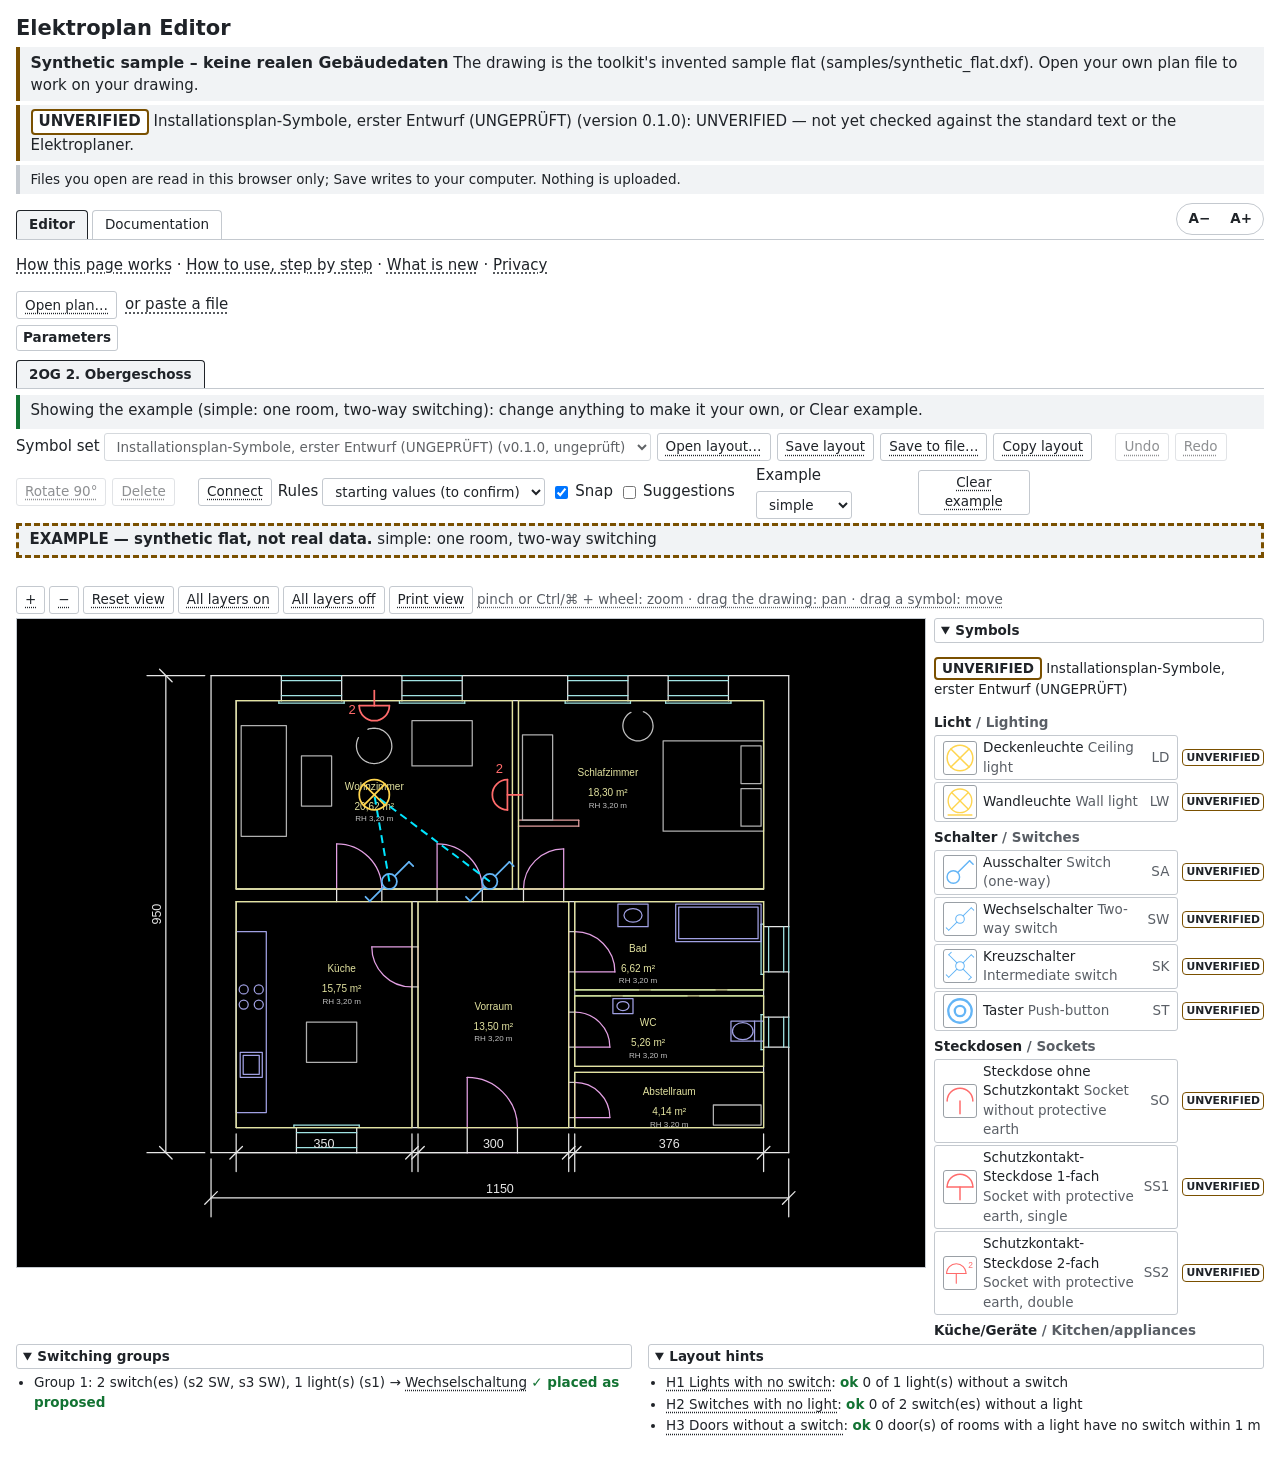
==== commit a0d87ecb: "Sample flat fixes: dimension parts on their layer, upright symbol letters, layer-list test - Generat" ====
--- a/site/index.html
+++ b/site/index.html
@@ -233,7 +233,7 @@
 </style>
 </head>
 <body>
-<div class="vpt" id="vpt" data-variant="pages"><header class="vpt-head"><h1>Elektroplan Editor</h1><p class="vpt-banner vpt-synth" data-banner="synthetic"><b>Synthetic sample – keine realen Gebäudedaten</b> <span>The drawing is the toolkit&#x27;s invented sample flat (samples/synthetic_flat.dxf). Open your own plan file to work on your drawing.</span></p><p class="vpt-banner vpt-own" data-banner="own" hidden></p><p class="el-unv-banner"><span class="tip el-badge" data-tip="&lt;p class=&quot;tip-h&quot;&gt;&lt;b&gt;Installation-plan symbols, first draft (UNVERIFIED), version 0.1.0&lt;/b&gt;&lt;/p&gt;&lt;ul class=&quot;tipl&quot;&gt;&lt;li&gt;&lt;b&gt;UNVERIFIED&lt;/b&gt;: not checked against the standard or Elektroplaner.&lt;/li&gt;&lt;li&gt;&lt;b&gt;Claims&lt;/b&gt; ÖVE/ÖNORM EN 60617; installation OVE E 8101.&lt;/li&gt;&lt;li&gt;&lt;b&gt;Edition&lt;/b&gt;: not checked: …&lt;/li&gt;&lt;li&gt;&lt;b&gt;Ask the Elektroplaner&lt;/b&gt; to confirm before use.&lt;/li&gt;&lt;/ul&gt;&lt;p class=&quot;more&quot;&gt;&lt;a class=&quot;doclink&quot; href=&quot;#doc-el-set-at-iec60617-draft1&quot;&gt;More &amp;rarr;&lt;/a&gt;&lt;/p&gt;">UNVERIFIED</span> Installationsplan-Symbole, erster Entwurf (UNGEPRÜFT) (version 0.1.0): UNVERIFIED — not yet checked against the standard text or the Elektroplaner.</p><p class="vpt-note">Files you open are read in this browser only; Save writes to your computer. Nothing is uploaded.</p></header><div class="vpt-navrow"><div class="vpt-tabs" role="tablist" aria-label="Page"><button type="button" role="tab" id="vpt-tab-editor" aria-controls="vpt-pane-editor" aria-selected="true">Editor</button><button type="button" role="tab" id="vpt-tab-docs" aria-controls="vpt-pane-docs" aria-selected="false" tabindex="-1">Documentation</button></div><span class="fs-toggle" role="group" aria-label="Text size"><button type="button" class="fs-btn" id="vpt-fs-dec" title="Smaller text" aria-label="Smaller text">A−</button><button type="button" class="fs-btn" id="vpt-fs-inc" title="Larger text" aria-label="Larger text">A+</button></span></div><section class="vpt-pane" role="tabpanel" id="vpt-pane-editor" aria-labelledby="vpt-tab-editor"><div class="el-intro"><p><span class="tip" data-tip="&lt;p class=&quot;tip-h&quot;&gt;&lt;b&gt;The electrical editor&lt;/b&gt;&lt;/p&gt;&lt;ul class=&quot;tipl&quot;&gt;&lt;li&gt;&lt;b&gt;Drag symbols&lt;/b&gt; onto the drawing.&lt;/li&gt;&lt;li&gt;&lt;b&gt;Rings&lt;/b&gt; are suggestions: they do not print.&lt;/li&gt;&lt;li&gt;&lt;b&gt;Connect&lt;/b&gt;: click a switch, then its lights.&lt;/li&gt;&lt;li&gt;&lt;b&gt;Save or copy&lt;/b&gt; the layout to keep it.&lt;/li&gt;&lt;/ul&gt;&lt;p class=&quot;more&quot;&gt;&lt;a class=&quot;doclink&quot; href=&quot;#doc-el-howto&quot;&gt;More &amp;rarr;&lt;/a&gt;&lt;/p&gt;">How this page works</span> · <span class="tip" data-tip="&lt;p class=&quot;tip-h&quot;&gt;&lt;b&gt;How to use the editor&lt;/b&gt;&lt;/p&gt;&lt;ul class=&quot;tipl&quot;&gt;&lt;li&gt;&lt;b&gt;Step by step&lt;/b&gt;: place, connect, keep, print.&lt;/li&gt;&lt;li&gt;Every button and mode explained.&lt;/li&gt;&lt;/ul&gt;&lt;p class=&quot;more&quot;&gt;&lt;a class=&quot;doclink&quot; href=&quot;#doc-el-howto&quot;&gt;More &amp;rarr;&lt;/a&gt;&lt;/p&gt;">How to use, step by step</span> · <span class="tip" data-tip="&lt;p class=&quot;tip-h&quot;&gt;&lt;b&gt;What&amp;#x27;s new&lt;/b&gt;&lt;/p&gt;&lt;ul class=&quot;tipl&quot;&gt;&lt;li&gt;&lt;b&gt;Documentation&lt;/b&gt; in tabs, short bullets.&lt;/li&gt;&lt;li&gt;&lt;b&gt;Parameters&lt;/b&gt; in readable tables.&lt;/li&gt;&lt;li&gt;&lt;b&gt;Print view&lt;/b&gt; warns about unplaced symbols.&lt;/li&gt;&lt;/ul&gt;&lt;p class=&quot;more&quot;&gt;&lt;a class=&quot;doclink&quot; href=&quot;#doc-el-whatsnew&quot;&gt;More &amp;rarr;&lt;/a&gt;&lt;/p&gt;">What is new</span> · <span class="tip" data-tip="&lt;p class=&quot;tip-h&quot;&gt;&lt;b&gt;Privacy: your drawing stays on your computer&lt;/b&gt;&lt;/p&gt;&lt;ul class=&quot;tipl&quot;&gt;&lt;li&gt;&lt;b&gt;One self-contained page&lt;/b&gt;: nothing loaded from elsewhere.&lt;/li&gt;&lt;li&gt;&lt;b&gt;Your files&lt;/b&gt; are read in this browser only.&lt;/li&gt;&lt;/ul&gt;&lt;p class=&quot;more&quot;&gt;&lt;a class=&quot;doclink&quot; href=&quot;#doc-el-privacy&quot;&gt;More &amp;rarr;&lt;/a&gt;&lt;/p&gt;">Privacy</span></p></div><div class="vpt-filebar"><button type="button" class="tip" data-vpt="open-plan" data-tip="&lt;p class=&quot;tip-h&quot;&gt;&lt;b&gt;Open plan&lt;/b&gt;&lt;/p&gt;&lt;ul class=&quot;tipl&quot;&gt;&lt;li&gt;&lt;b&gt;Opens a plan file&lt;/b&gt; from tools/export_plan.py.&lt;/li&gt;&lt;li&gt;&lt;b&gt;Read in this browser&lt;/b&gt; only: nothing is uploaded.&lt;/li&gt;&lt;li&gt;&lt;b&gt;Checked first&lt;/b&gt;: opened, or refused with why.&lt;/li&gt;&lt;/ul&gt;&lt;p class=&quot;more&quot;&gt;&lt;a class=&quot;doclink&quot; href=&quot;#doc-el-howto-plan&quot;&gt;More &amp;rarr;&lt;/a&gt;&lt;/p&gt;">Open plan…</button> <span class="tip" data-tip="&lt;p class=&quot;tip-h&quot;&gt;&lt;b&gt;Paste a file&lt;/b&gt;&lt;/p&gt;&lt;ul class=&quot;tipl&quot;&gt;&lt;li&gt;&lt;b&gt;Paste&lt;/b&gt; a plan, layout or parameter file&amp;#x27;s text.&lt;/li&gt;&lt;li&gt;Opened with the &lt;b&gt;same checks&lt;/b&gt; as a file.&lt;/li&gt;&lt;/ul&gt;&lt;p class=&quot;more&quot;&gt;&lt;a class=&quot;doclink&quot; href=&quot;#doc-el-howto-plan&quot;&gt;More &amp;rarr;&lt;/a&gt;&lt;/p&gt;">or paste a file</span><input type="file" class="vpt-plan-file" accept=".json,application/json" hidden aria-label="Open a plan file"><p class="vpt-status el-status" role="status" aria-live="polite"></p></div><details class="el-params"><summary class="tip" data-tip="&lt;p class=&quot;tip-h&quot;&gt;&lt;b&gt;Parameters (one file)&lt;/b&gt;&lt;/p&gt;&lt;ul class=&quot;tipl&quot;&gt;&lt;li&gt;&lt;b&gt;Every tunable value&lt;/b&gt; in one file.&lt;/li&gt;&lt;li&gt;&lt;b&gt;Live&lt;/b&gt;: changes the page now.&lt;/li&gt;&lt;li&gt;&lt;b&gt;Needs re-export&lt;/b&gt;: after exporting the plan again.&lt;/li&gt;&lt;li&gt;&lt;b&gt;Copy&lt;/b&gt;, save or load the file.&lt;/li&gt;&lt;/ul&gt;&lt;p class=&quot;more&quot;&gt;&lt;a class=&quot;doclink&quot; href=&quot;#doc-el-howto-params&quot;&gt;More &amp;rarr;&lt;/a&gt;&lt;/p&gt;">Parameters</summary><p class="el-params-status el-status" role="status" aria-live="polite"></p><div class="el-params-bar"><button type="button" class="tip" data-pact="copy" data-tip="&lt;p class=&quot;tip-h&quot;&gt;&lt;b&gt;Copy parameters&lt;/b&gt;&lt;/p&gt;&lt;ul class=&quot;tipl&quot;&gt;&lt;li&gt;&lt;b&gt;Copies the parameters&amp;#x27; text&lt;/b&gt; to the clipboard.&lt;/li&gt;&lt;/ul&gt;&lt;p class=&quot;more&quot;&gt;&lt;a class=&quot;doclink&quot; href=&quot;#doc-el-howto-params&quot;&gt;More &amp;rarr;&lt;/a&gt;&lt;/p&gt;">Copy parameters</button><button type="button" class="tip" data-pact="save" data-tip="&lt;p class=&quot;tip-h&quot;&gt;&lt;b&gt;Save parameters&lt;/b&gt;&lt;/p&gt;&lt;ul class=&quot;tipl&quot;&gt;&lt;li&gt;&lt;b&gt;Downloads&lt;/b&gt; el_parameters.json.&lt;/li&gt;&lt;li&gt;&lt;b&gt;Export the plan again&lt;/b&gt; with it for the suggestions.&lt;/li&gt;&lt;/ul&gt;&lt;p class=&quot;more&quot;&gt;&lt;a class=&quot;doclink&quot; href=&quot;#doc-el-howto-params&quot;&gt;More &amp;rarr;&lt;/a&gt;&lt;/p&gt;">Save parameters</button><button type="button" class="tip" data-pact="save-in-place" data-tip="&lt;p class=&quot;tip-h&quot;&gt;&lt;b&gt;Save parameters&lt;/b&gt;&lt;/p&gt;&lt;ul class=&quot;tipl&quot;&gt;&lt;li&gt;&lt;b&gt;Downloads&lt;/b&gt; el_parameters.json.&lt;/li&gt;&lt;li&gt;&lt;b&gt;Export the plan again&lt;/b&gt; with it for the suggestions.&lt;/li&gt;&lt;/ul&gt;&lt;p class=&quot;more&quot;&gt;&lt;a class=&quot;doclink&quot; href=&quot;#doc-el-howto-params&quot;&gt;More &amp;rarr;&lt;/a&gt;&lt;/p&gt;">Save to file…</button><button type="button" class="tip" data-pact="load" data-tip="&lt;p class=&quot;tip-h&quot;&gt;&lt;b&gt;Load parameters&lt;/b&gt;&lt;/p&gt;&lt;ul class=&quot;tipl&quot;&gt;&lt;li&gt;&lt;b&gt;Checks the file&lt;/b&gt; first: loaded or refused.&lt;/li&gt;&lt;li&gt;&lt;b&gt;Refused&lt;/b&gt;: another page&amp;#x27;s, invalid, or poor contrast.&lt;/li&gt;&lt;/ul&gt;&lt;p class=&quot;more&quot;&gt;&lt;a class=&quot;doclink&quot; href=&quot;#doc-el-howto-params&quot;&gt;More &amp;rarr;&lt;/a&gt;&lt;/p&gt;">Load parameters…</button><button type="button" class="tip" data-pact="reset" data-tip="&lt;p class=&quot;tip-h&quot;&gt;&lt;b&gt;Reset parameters&lt;/b&gt;&lt;/p&gt;&lt;ul class=&quot;tipl&quot;&gt;&lt;li&gt;&lt;b&gt;Back to the page&amp;#x27;s own&lt;/b&gt; parameters.&lt;/li&gt;&lt;/ul&gt;&lt;p class=&quot;more&quot;&gt;&lt;a class=&quot;doclink&quot; href=&quot;#doc-el-howto-params&quot;&gt;More &amp;rarr;&lt;/a&gt;&lt;/p&gt;">Reset to the page's file</button></div><div class="callout"><ul class="bl"><li><b>Live</b>: changes the page now.</li><li><b>Needs re-export</b>: the suggestion geometry and the examples are computed when <b>tools/export_plan.py</b> exports the plan file.</li><li>Changing those here is <b>saved with the parameters</b>, but takes effect only <b>after re-exporting</b>.</li></ul></div><div class="el-params-body"></div><input type="file" class="el-params-file" accept=".json,application/json" hidden aria-label="Load a parameter file"></details><div class="el-storey-tabs" role="tablist" aria-label="Storeys"></div><div class="el-storeys"></div><template id="el-page-tpl"><div class="el-page" role="tabpanel"><p class="el-status" role="status" aria-live="polite"></p><div class="el-bar" role="toolbar" aria-label="Electrical plan"><label class="tip el-set-wrap" data-tip="&lt;p class=&quot;tip-h&quot;&gt;&lt;b&gt;Symbol set&lt;/b&gt;&lt;/p&gt;&lt;ul class=&quot;tipl&quot;&gt;&lt;li&gt;&lt;b&gt;Which symbol set&lt;/b&gt; the palette offers.&lt;/li&gt;&lt;li&gt;One set so far: &lt;b&gt;UNVERIFIED&lt;/b&gt;.&lt;/li&gt;&lt;/ul&gt;&lt;p class=&quot;more&quot;&gt;&lt;a class=&quot;doclink&quot; href=&quot;#doc-el-set&quot;&gt;More &amp;rarr;&lt;/a&gt;&lt;/p&gt;">Symbol set <select class="el-set"><option value="at-iec60617-draft1" selected>Installationsplan-Symbole, erster Entwurf (UNGEPRÜFT) (v0.1.0, ungeprüft)</option></select></label><button type="button" class="tip" data-el="open" data-tip="&lt;p class=&quot;tip-h&quot;&gt;&lt;b&gt;Open layout&lt;/b&gt;&lt;/p&gt;&lt;ul class=&quot;tipl&quot;&gt;&lt;li&gt;&lt;b&gt;Opens a layout&lt;/b&gt; (file or paste), checked first.&lt;/li&gt;&lt;li&gt;&lt;b&gt;Same drawing and storey&lt;/b&gt;: opened.&lt;/li&gt;&lt;li&gt;&lt;b&gt;Other drawing or storey, or unreadable&lt;/b&gt;: refused, with why.&lt;/li&gt;&lt;/ul&gt;&lt;p class=&quot;more&quot;&gt;&lt;a class=&quot;doclink&quot; href=&quot;#doc-el-howto-files&quot;&gt;More &amp;rarr;&lt;/a&gt;&lt;/p&gt;">Open layout…</button><button type="button" class="tip" data-el="save" data-tip="&lt;p class=&quot;tip-h&quot;&gt;&lt;b&gt;Save layout&lt;/b&gt;&lt;/p&gt;&lt;ul class=&quot;tipl&quot;&gt;&lt;li&gt;&lt;b&gt;Downloads&lt;/b&gt; &amp;lt;drawing&amp;gt;__&amp;lt;storey&amp;gt;.electrical.json.&lt;/li&gt;&lt;li&gt;Holds symbols, links, rule set, checksum.&lt;/li&gt;&lt;li&gt;&lt;b&gt;Nothing leaves&lt;/b&gt; your computer.&lt;/li&gt;&lt;/ul&gt;&lt;p class=&quot;more&quot;&gt;&lt;a class=&quot;doclink&quot; href=&quot;#doc-el-howto-files&quot;&gt;More &amp;rarr;&lt;/a&gt;&lt;/p&gt;">Save layout</button><button type="button" class="tip" data-el="save-in-place" data-tip="&lt;p class=&quot;tip-h&quot;&gt;&lt;b&gt;Save to file (Chrome)&lt;/b&gt;&lt;/p&gt;&lt;ul class=&quot;tipl&quot;&gt;&lt;li&gt;&lt;b&gt;Chrome / Edge&lt;/b&gt;: saves back into the same file.&lt;/li&gt;&lt;li&gt;First click asks &lt;b&gt;where to save&lt;/b&gt;.&lt;/li&gt;&lt;/ul&gt;&lt;p class=&quot;more&quot;&gt;&lt;a class=&quot;doclink&quot; href=&quot;#doc-el-howto-files&quot;&gt;More &amp;rarr;&lt;/a&gt;&lt;/p&gt;" hidden>Save to file…</button><button type="button" class="tip" data-el="copy" data-tip="&lt;p class=&quot;tip-h&quot;&gt;&lt;b&gt;Copy layout&lt;/b&gt;&lt;/p&gt;&lt;ul class=&quot;tipl&quot;&gt;&lt;li&gt;&lt;b&gt;Copies the layout&amp;#x27;s text&lt;/b&gt; to the clipboard.&lt;/li&gt;&lt;li&gt;&lt;b&gt;No clipboard&lt;/b&gt;: the text is shown, selected.&lt;/li&gt;&lt;/ul&gt;&lt;p class=&quot;more&quot;&gt;&lt;a class=&quot;doclink&quot; href=&quot;#doc-el-howto-files&quot;&gt;More &amp;rarr;&lt;/a&gt;&lt;/p&gt;">Copy layout</button><span class="el-sep"></span><button type="button" class="tip" data-el="undo" data-tip="&lt;p class=&quot;tip-h&quot;&gt;&lt;b&gt;Undo / Redo&lt;/b&gt;&lt;/p&gt;&lt;ul class=&quot;tipl&quot;&gt;&lt;li&gt;&lt;b&gt;Undo / Redo&lt;/b&gt; every change: place, move, connect, apply.&lt;/li&gt;&lt;li&gt;&lt;b&gt;Keys&lt;/b&gt;: Ctrl/⌘ + Z, Ctrl/⌘ + Shift + Z.&lt;/li&gt;&lt;/ul&gt;&lt;p class=&quot;more&quot;&gt;&lt;a class=&quot;doclink&quot; href=&quot;#doc-el-howto-edit&quot;&gt;More &amp;rarr;&lt;/a&gt;&lt;/p&gt;" disabled>Undo</button><button type="button" class="tip" data-el="redo" data-tip="&lt;p class=&quot;tip-h&quot;&gt;&lt;b&gt;Undo / Redo&lt;/b&gt;&lt;/p&gt;&lt;ul class=&quot;tipl&quot;&gt;&lt;li&gt;&lt;b&gt;Undo / Redo&lt;/b&gt; every change: place, move, connect, apply.&lt;/li&gt;&lt;li&gt;&lt;b&gt;Keys&lt;/b&gt;: Ctrl/⌘ + Z, Ctrl/⌘ + Shift + Z.&lt;/li&gt;&lt;/ul&gt;&lt;p class=&quot;more&quot;&gt;&lt;a class=&quot;doclink&quot; href=&quot;#doc-el-howto-edit&quot;&gt;More &amp;rarr;&lt;/a&gt;&lt;/p&gt;" disabled>Redo</button><button type="button" class="tip" data-el="rotate" data-tip="&lt;p class=&quot;tip-h&quot;&gt;&lt;b&gt;Rotate 90°&lt;/b&gt;&lt;/p&gt;&lt;ul class=&quot;tipl&quot;&gt;&lt;li&gt;&lt;b&gt;Turns the selected symbol 90°&lt;/b&gt; (key &lt;b&gt;R&lt;/b&gt;).&lt;/li&gt;&lt;li&gt;A socket&amp;#x27;s stem points &lt;b&gt;to its wall&lt;/b&gt;.&lt;/li&gt;&lt;/ul&gt;&lt;p class=&quot;more&quot;&gt;&lt;a class=&quot;doclink&quot; href=&quot;#doc-el-howto-edit&quot;&gt;More &amp;rarr;&lt;/a&gt;&lt;/p&gt;" disabled>Rotate 90°</button><button type="button" class="tip" data-el="delete" data-tip="&lt;p class=&quot;tip-h&quot;&gt;&lt;b&gt;Delete&lt;/b&gt;&lt;/p&gt;&lt;ul class=&quot;tipl&quot;&gt;&lt;li&gt;&lt;b&gt;Deletes&lt;/b&gt; the selected symbol (with its links) or link.&lt;/li&gt;&lt;li&gt;&lt;b&gt;Keys&lt;/b&gt;: Delete or Backspace; &lt;b&gt;Undo&lt;/b&gt; restores.&lt;/li&gt;&lt;/ul&gt;&lt;p class=&quot;more&quot;&gt;&lt;a class=&quot;doclink&quot; href=&quot;#doc-el-howto-edit&quot;&gt;More &amp;rarr;&lt;/a&gt;&lt;/p&gt;" disabled>Delete</button><button type="button" class="tip" data-el="discard" data-tip="&lt;p class=&quot;tip-h&quot;&gt;&lt;b&gt;Draft in this browser&lt;/b&gt;&lt;/p&gt;&lt;ul class=&quot;tipl&quot;&gt;&lt;li&gt;&lt;b&gt;Draft kept&lt;/b&gt; in this browser after every change.&lt;/li&gt;&lt;li&gt;&lt;b&gt;Not a file&lt;/b&gt;: save or copy the layout.&lt;/li&gt;&lt;li&gt;&lt;b&gt;Discard draft&lt;/b&gt; clears the tab.&lt;/li&gt;&lt;/ul&gt;&lt;p class=&quot;more&quot;&gt;&lt;a class=&quot;doclink&quot; href=&quot;#doc-el-howto-files&quot;&gt;More &amp;rarr;&lt;/a&gt;&lt;/p&gt;" hidden>Discard draft</button><span class="el-sep"></span><button type="button" class="tip" data-el="connect" data-tip="&lt;p class=&quot;tip-h&quot;&gt;&lt;b&gt;Connect (switch to light)&lt;/b&gt;&lt;/p&gt;&lt;ul class=&quot;tipl&quot;&gt;&lt;li&gt;&lt;b&gt;Connect mode&lt;/b&gt; on/off.&lt;/li&gt;&lt;li&gt;&lt;b&gt;Click a switch&lt;/b&gt;: the lights it may control turn green.&lt;/li&gt;&lt;li&gt;&lt;b&gt;Click each light&lt;/b&gt;: a dashed link is drawn.&lt;/li&gt;&lt;li&gt;&lt;b&gt;Escape&lt;/b&gt; stops; another switch starts again.&lt;/li&gt;&lt;/ul&gt;&lt;p class=&quot;more&quot;&gt;&lt;a class=&quot;doclink&quot; href=&quot;#doc-el-howto-connect&quot;&gt;More &amp;rarr;&lt;/a&gt;&lt;/p&gt;" aria-pressed="false">Connect</button><label class="tip el-rules-wrap" data-tip="&lt;p class=&quot;tip-h&quot;&gt;&lt;b&gt;Placement rule set&lt;/b&gt;&lt;/p&gt;&lt;ul class=&quot;tipl&quot;&gt;&lt;li&gt;&lt;b&gt;Starting values (to confirm)&lt;/b&gt;: our values, default.&lt;/li&gt;&lt;li&gt;&lt;b&gt;Elektroplaner values&lt;/b&gt;: empty until provided.&lt;/li&gt;&lt;li&gt;Saved in the &lt;b&gt;layout file&lt;/b&gt;.&lt;/li&gt;&lt;/ul&gt;&lt;p class=&quot;more&quot;&gt;&lt;a class=&quot;doclink&quot; href=&quot;#doc-el-howto-snap&quot;&gt;More &amp;rarr;&lt;/a&gt;&lt;/p&gt;">Rules <select class="el-rules"><option value="starting" selected>starting values (to confirm)</option><option value="elektroplaner">Elektroplaner values</option></select></label><label class="tip el-snap-wrap" data-tip="&lt;p class=&quot;tip-h&quot;&gt;&lt;b&gt;Snap to suggestions&lt;/b&gt;&lt;/p&gt;&lt;ul class=&quot;tipl&quot;&gt;&lt;li&gt;&lt;b&gt;On&lt;/b&gt;: let go near a suggestion → lands on it.&lt;/li&gt;&lt;li&gt;&lt;b&gt;Off&lt;/b&gt;, or hold &lt;b&gt;Alt/Option&lt;/b&gt;: lands where you let go.&lt;/li&gt;&lt;/ul&gt;&lt;p class=&quot;more&quot;&gt;&lt;a class=&quot;doclink&quot; href=&quot;#doc-el-howto-snap&quot;&gt;More &amp;rarr;&lt;/a&gt;&lt;/p&gt;"><input type="checkbox" class="el-snap" checked> Snap</label><label class="tip el-sugall-wrap" data-tip="&lt;p class=&quot;tip-h&quot;&gt;&lt;b&gt;Suggestions (show all)&lt;/b&gt;&lt;/p&gt;&lt;ul class=&quot;tipl&quot;&gt;&lt;li&gt;&lt;b&gt;Shows every suggestion&lt;/b&gt; of the rule set.&lt;/li&gt;&lt;li&gt;&lt;b&gt;Colour&lt;/b&gt; = the symbol category it is for.&lt;/li&gt;&lt;li&gt;&lt;b&gt;Not placed&lt;/b&gt;: rings do not print.&lt;/li&gt;&lt;/ul&gt;&lt;p class=&quot;more&quot;&gt;&lt;a class=&quot;doclink&quot; href=&quot;#doc-el-suggestions&quot;&gt;More &amp;rarr;&lt;/a&gt;&lt;/p&gt;"><input type="checkbox" class="el-sugall"> Suggestions</label><span class="el-example-ctl" hidden><span class="el-sep"></span><label class="tip el-example-wrap" data-tip="&lt;p class=&quot;tip-h&quot;&gt;&lt;b&gt;Examples (simple, complex)&lt;/b&gt;&lt;/p&gt;&lt;ul class=&quot;tipl&quot;&gt;&lt;li&gt;&lt;b&gt;Simple&lt;/b&gt;: one room, two-way switching, two sockets.&lt;/li&gt;&lt;li&gt;&lt;b&gt;Complex&lt;/b&gt;: the whole storey.&lt;/li&gt;&lt;li&gt;&lt;b&gt;Generated&lt;/b&gt; from the rooms, doors and suggestions.&lt;/li&gt;&lt;li&gt;&lt;b&gt;Change anything&lt;/b&gt;: it becomes your own layout.&lt;/li&gt;&lt;/ul&gt;&lt;p class=&quot;more&quot;&gt;&lt;a class=&quot;doclink&quot; href=&quot;#doc-el-howto-example&quot;&gt;More &amp;rarr;&lt;/a&gt;&lt;/p&gt;">Example <select class="el-example"><option value="none">none</option><option value="simple">simple</option><option value="complex">complex</option></select></label><button type="button" class="tip" data-el="example-clear" data-tip="&lt;p class=&quot;tip-h&quot;&gt;&lt;b&gt;Clear example&lt;/b&gt;&lt;/p&gt;&lt;ul class=&quot;tipl&quot;&gt;&lt;li&gt;&lt;b&gt;Removes the example&lt;/b&gt;: start from an empty storey.&lt;/li&gt;&lt;/ul&gt;&lt;p class=&quot;more&quot;&gt;&lt;a class=&quot;doclink&quot; href=&quot;#doc-el-howto-example&quot;&gt;More &amp;rarr;&lt;/a&gt;&lt;/p&gt;">Clear example</button></span></div><p class="el-example-banner" hidden><b class="el-example-text"></b> <span class="el-example-which"></span></p><p class="el-info" aria-live="polite"></p><div class="el-view" role="group" aria-label="Electrical plan" tabindex="0"><div class="dwg-tools"><button type="button" class="tip" data-act="in" aria-label="Zoom in" data-tip="&lt;p class=&quot;tip-h&quot;&gt;&lt;b&gt;Zoom in (+)&lt;/b&gt;&lt;/p&gt;&lt;ul class=&quot;tipl&quot;&gt;&lt;li&gt;&lt;b&gt;Zooms in&lt;/b&gt; on the centre.&lt;/li&gt;&lt;li&gt;&lt;b&gt;Around the pointer&lt;/b&gt;: pinch, or Ctrl/⌘ + wheel.&lt;/li&gt;&lt;/ul&gt;&lt;p class=&quot;more&quot;&gt;&lt;a class=&quot;doclink&quot; href=&quot;#doc-control-in&quot;&gt;More &amp;rarr;&lt;/a&gt;&lt;/p&gt;">+</button><button type="button" class="tip" data-act="out" aria-label="Zoom out" data-tip="&lt;p class=&quot;tip-h&quot;&gt;&lt;b&gt;Zoom out (−)&lt;/b&gt;&lt;/p&gt;&lt;ul class=&quot;tipl&quot;&gt;&lt;li&gt;&lt;b&gt;Zooms out&lt;/b&gt; from the centre.&lt;/li&gt;&lt;li&gt;&lt;b&gt;Around the pointer&lt;/b&gt;: pinch, or Ctrl/⌘ + wheel.&lt;/li&gt;&lt;/ul&gt;&lt;p class=&quot;more&quot;&gt;&lt;a class=&quot;doclink&quot; href=&quot;#doc-control-out&quot;&gt;More &amp;rarr;&lt;/a&gt;&lt;/p&gt;">&minus;</button><button type="button" class="tip" data-act="reset" data-tip="&lt;p class=&quot;tip-h&quot;&gt;&lt;b&gt;Reset view&lt;/b&gt;&lt;/p&gt;&lt;ul class=&quot;tipl&quot;&gt;&lt;li&gt;&lt;b&gt;Back to the whole storey&lt;/b&gt;.&lt;/li&gt;&lt;li&gt;Layer ticks stay as they are.&lt;/li&gt;&lt;/ul&gt;&lt;p class=&quot;more&quot;&gt;&lt;a class=&quot;doclink&quot; href=&quot;#doc-control-reset&quot;&gt;More &amp;rarr;&lt;/a&gt;&lt;/p&gt;">Reset view</button><button type="button" class="tip" data-act="all-on" data-tip="&lt;p class=&quot;tip-h&quot;&gt;&lt;b&gt;All layers on&lt;/b&gt;&lt;/p&gt;&lt;ul class=&quot;tipl&quot;&gt;&lt;li&gt;&lt;b&gt;Ticks every drawing layer&lt;/b&gt;, also those off in the DXF.&lt;/li&gt;&lt;/ul&gt;&lt;p class=&quot;more&quot;&gt;&lt;a class=&quot;doclink&quot; href=&quot;#doc-control-all-on&quot;&gt;More &amp;rarr;&lt;/a&gt;&lt;/p&gt;">All layers on</button><button type="button" class="tip" data-act="all-off" data-tip="&lt;p class=&quot;tip-h&quot;&gt;&lt;b&gt;All layers off&lt;/b&gt;&lt;/p&gt;&lt;ul class=&quot;tipl&quot;&gt;&lt;li&gt;&lt;b&gt;Unticks every drawing layer&lt;/b&gt;; then tick only what you want.&lt;/li&gt;&lt;/ul&gt;&lt;p class=&quot;more&quot;&gt;&lt;a class=&quot;doclink&quot; href=&quot;#doc-control-all-off&quot;&gt;More &amp;rarr;&lt;/a&gt;&lt;/p&gt;">All layers off</button><button type="button" class="tip" data-act="print" data-tip="&lt;p class=&quot;tip-h&quot;&gt;&lt;b&gt;Print view&lt;/b&gt;&lt;/p&gt;&lt;ul class=&quot;tipl&quot;&gt;&lt;li&gt;&lt;b&gt;Only placed symbols&lt;/b&gt; print; rings do not.&lt;/li&gt;&lt;li&gt;&lt;b&gt;Print view&lt;/b&gt; → Fit storey or Current view.&lt;/li&gt;&lt;li&gt;&lt;b&gt;⌘P / Ctrl+P&lt;/b&gt; → Save as PDF, &lt;b&gt;A3 landscape&lt;/b&gt;.&lt;/li&gt;&lt;li&gt;&lt;b&gt;Margins&lt;/b&gt; none, &lt;b&gt;background graphics&lt;/b&gt; on.&lt;/li&gt;&lt;/ul&gt;&lt;p class=&quot;more&quot;&gt;&lt;a class=&quot;doclink&quot; href=&quot;#doc-control-print&quot;&gt;More &amp;rarr;&lt;/a&gt;&lt;/p&gt;">Print view</button><span class="tip dwg-hint" data-tip="&lt;p class=&quot;tip-h&quot;&gt;&lt;b&gt;Pan and zoom&lt;/b&gt;&lt;/p&gt;&lt;ul class=&quot;tipl&quot;&gt;&lt;li&gt;&lt;b&gt;Drag&lt;/b&gt; the empty drawing to move it.&lt;/li&gt;&lt;li&gt;&lt;b&gt;Pinch&lt;/b&gt; or &lt;b&gt;Ctrl/⌘ + wheel&lt;/b&gt; zooms at the pointer.&lt;/li&gt;&lt;li&gt;&lt;b&gt;Plain wheel&lt;/b&gt; scrolls the page, not the drawing.&lt;/li&gt;&lt;li&gt;&lt;b&gt;Reset view&lt;/b&gt; brings back the whole storey.&lt;/li&gt;&lt;/ul&gt;&lt;p class=&quot;more&quot;&gt;&lt;a class=&quot;doclink&quot; href=&quot;#doc-control-pan&quot;&gt;More &amp;rarr;&lt;/a&gt;&lt;/p&gt;">pinch or Ctrl/⌘ + wheel: zoom · drag the drawing: pan · drag a symbol: move</span></div><div class="dwg-body"><div class="dwg-paper"></div><div class="el-side"><details class="el-palette" open><summary class="tip" data-tip="&lt;p class=&quot;tip-h&quot;&gt;&lt;b&gt;Symbol palette&lt;/b&gt;&lt;/p&gt;&lt;ul class=&quot;tipl&quot;&gt;&lt;li&gt;&lt;b&gt;Drag a symbol&lt;/b&gt; onto the drawing.&lt;/li&gt;&lt;li&gt;&lt;b&gt;Or click it&lt;/b&gt;, then click the drawing.&lt;/li&gt;&lt;li&gt;&lt;b&gt;Picking alone&lt;/b&gt; places nothing; &lt;b&gt;Escape&lt;/b&gt; cancels.&lt;/li&gt;&lt;/ul&gt;&lt;p class=&quot;more&quot;&gt;&lt;a class=&quot;doclink&quot; href=&quot;#doc-el-howto-place&quot;&gt;More &amp;rarr;&lt;/a&gt;&lt;/p&gt;">Symbols</summary><div class="el-pal-set" data-set="at-iec60617-draft1"><p class="el-unv-line"><span class="tip el-badge" data-tip="&lt;p class=&quot;tip-h&quot;&gt;&lt;b&gt;Installation-plan symbols, first draft (UNVERIFIED), version 0.1.0&lt;/b&gt;&lt;/p&gt;&lt;ul class=&quot;tipl&quot;&gt;&lt;li&gt;&lt;b&gt;UNVERIFIED&lt;/b&gt;: not checked against the standard or Elektroplaner.&lt;/li&gt;&lt;li&gt;&lt;b&gt;Claims&lt;/b&gt; ÖVE/ÖNORM EN 60617; installation OVE E 8101.&lt;/li&gt;&lt;li&gt;&lt;b&gt;Edition&lt;/b&gt;: not checked: …&lt;/li&gt;&lt;li&gt;&lt;b&gt;Ask the Elektroplaner&lt;/b&gt; to confirm before use.&lt;/li&gt;&lt;/ul&gt;&lt;p class=&quot;more&quot;&gt;&lt;a class=&quot;doclink&quot; href=&quot;#doc-el-set-at-iec60617-draft1&quot;&gt;More &amp;rarr;&lt;/a&gt;&lt;/p&gt;">UNVERIFIED</span> Installationsplan-Symbole, erster Entwurf (UNGEPRÜFT)</p><div class="el-cat"><p class="el-cat-h">Licht <span class="el-en">/ Lighting</span></p><ul class="el-syms"><li><button type="button" class="el-sym-btn" data-code="LD" data-set="at-iec60617-draft1" aria-pressed="false"><span class="el-chip"><svg class="el-prev" viewBox="-3.5 -3.5 7 7" width="30" height="30" aria-hidden="true" focusable="false"><g class="el-symg el-c-licht" fill="none" stroke="#7a5200" color="#7a5200" stroke-width="0.35" stroke-linecap="round"><circle cx="0" cy="0" r="3"/><line x1="-2.12" y1="-2.12" x2="2.12" y2="2.12"/><line x1="-2.12" y1="2.12" x2="2.12" y2="-2.12"/></g></svg></span><span class="el-names"><span class="el-de">Deckenleuchte</span> <span class="el-en">Ceiling light</span></span><span class="el-code">LD</span></button><span class="tip el-badge el-badge-s" data-code="LD" data-tip="&lt;p class=&quot;tip-h&quot;&gt;&lt;b&gt;LD Deckenleuchte / Ceiling light&lt;/b&gt;&lt;/p&gt;&lt;ul class=&quot;tipl&quot;&gt;&lt;li&gt;&lt;b&gt;Layer&lt;/b&gt;: Elektro – Licht&lt;/li&gt;&lt;li&gt;&lt;b&gt;May be connected to&lt;/b&gt;: SA, SW, SK, ST&lt;/li&gt;&lt;li&gt;&lt;b&gt;UNVERIFIED&lt;/b&gt;: drawn by us, not checked against the standard.&lt;/li&gt;&lt;/ul&gt;&lt;p class=&quot;more&quot;&gt;&lt;a class=&quot;doclink&quot; href=&quot;#doc-el-sym-at-iec60617-draft1-ld&quot;&gt;More &amp;rarr;&lt;/a&gt;&lt;/p&gt;">UNVERIFIED</span></li><li><button type="button" class="el-sym-btn" data-code="LW" data-set="at-iec60617-draft1" aria-pressed="false"><span class="el-chip"><svg class="el-prev" viewBox="-3.8 -3.5 7.6 7.6" width="30" height="30" aria-hidden="true" focusable="false"><g class="el-symg el-c-licht" fill="none" stroke="#7a5200" color="#7a5200" stroke-width="0.35" stroke-linecap="round"><circle cx="0" cy="0" r="3"/><line x1="-2.12" y1="-2.12" x2="2.12" y2="2.12"/><line x1="-2.12" y1="2.12" x2="2.12" y2="-2.12"/><line x1="-3" y1="3.6" x2="3" y2="3.6"/></g></svg></span><span class="el-names"><span class="el-de">Wandleuchte</span> <span class="el-en">Wall light</span></span><span class="el-code">LW</span></button><span class="tip el-badge el-badge-s" data-code="LW" data-tip="&lt;p class=&quot;tip-h&quot;&gt;&lt;b&gt;LW Wandleuchte / Wall light&lt;/b&gt;&lt;/p&gt;&lt;ul class=&quot;tipl&quot;&gt;&lt;li&gt;&lt;b&gt;Layer&lt;/b&gt;: Elektro – Licht&lt;/li&gt;&lt;li&gt;&lt;b&gt;May be connected to&lt;/b&gt;: SA, SW, SK, ST&lt;/li&gt;&lt;li&gt;&lt;b&gt;UNVERIFIED&lt;/b&gt;: drawn by us, not checked against the standard.&lt;/li&gt;&lt;/ul&gt;&lt;p class=&quot;more&quot;&gt;&lt;a class=&quot;doclink&quot; href=&quot;#doc-el-sym-at-iec60617-draft1-lw&quot;&gt;More &amp;rarr;&lt;/a&gt;&lt;/p&gt;">UNVERIFIED</span></li></ul></div><div class="el-cat"><p class="el-cat-h">Schalter <span class="el-en">/ Switches</span></p><ul class="el-syms"><li><button type="button" class="el-sym-btn" data-code="SA" data-set="at-iec60617-draft1" aria-pressed="false"><span class="el-chip"><svg class="el-prev" viewBox="-2 -4.8 7.2 7.2" width="30" height="30" aria-hidden="true" focusable="false"><g class="el-symg el-c-schalter" fill="none" stroke="#1a4f9c" color="#1a4f9c" stroke-width="0.35" stroke-linecap="round"><circle cx="0" cy="0" r="1.5"/><line x1="1.06" y1="-1.06" x2="3.9" y2="-3.9"/><line x1="3.9" y1="-3.9" x2="4.75" y2="-3.05"/></g></svg></span><span class="el-names"><span class="el-de">Ausschalter</span> <span class="el-en">Switch (one-way)</span></span><span class="el-code">SA</span></button><span class="tip el-badge el-badge-s" data-code="SA" data-tip="&lt;p class=&quot;tip-h&quot;&gt;&lt;b&gt;SA Ausschalter / Switch (one-way)&lt;/b&gt;&lt;/p&gt;&lt;ul class=&quot;tipl&quot;&gt;&lt;li&gt;&lt;b&gt;Layer&lt;/b&gt;: Elektro – Schalter&lt;/li&gt;&lt;li&gt;&lt;b&gt;May be connected to&lt;/b&gt;: LD, LW&lt;/li&gt;&lt;li&gt;&lt;b&gt;UNVERIFIED&lt;/b&gt;: drawn by us, not checked against the standard.&lt;/li&gt;&lt;/ul&gt;&lt;p class=&quot;more&quot;&gt;&lt;a class=&quot;doclink&quot; href=&quot;#doc-el-sym-at-iec60617-draft1-sa&quot;&gt;More &amp;rarr;&lt;/a&gt;&lt;/p&gt;">UNVERIFIED</span></li><li><button type="button" class="el-sym-btn" data-code="SW" data-set="at-iec60617-draft1" aria-pressed="false"><span class="el-chip"><svg class="el-prev" viewBox="-5.2 -5.2 10.4 10.4" width="30" height="30" aria-hidden="true" focusable="false"><g class="el-symg el-c-schalter" fill="none" stroke="#1a4f9c" color="#1a4f9c" stroke-width="0.35" stroke-linecap="round"><circle cx="0" cy="0" r="1.5"/><line x1="1.06" y1="-1.06" x2="3.9" y2="-3.9"/><line x1="3.9" y1="-3.9" x2="4.75" y2="-3.05"/><line x1="-1.06" y1="1.06" x2="-3.9" y2="3.9"/><line x1="-3.9" y1="3.9" x2="-4.75" y2="3.05"/></g></svg></span><span class="el-names"><span class="el-de">Wechselschalter</span> <span class="el-en">Two-way switch</span></span><span class="el-code">SW</span></button><span class="tip el-badge el-badge-s" data-code="SW" data-tip="&lt;p class=&quot;tip-h&quot;&gt;&lt;b&gt;SW Wechselschalter / Two-way switch&lt;/b&gt;&lt;/p&gt;&lt;ul class=&quot;tipl&quot;&gt;&lt;li&gt;&lt;b&gt;Layer&lt;/b&gt;: Elektro – Schalter&lt;/li&gt;&lt;li&gt;&lt;b&gt;May be connected to&lt;/b&gt;: LD, LW&lt;/li&gt;&lt;li&gt;&lt;b&gt;UNVERIFIED&lt;/b&gt;: drawn by us, not checked against the standard.&lt;/li&gt;&lt;/ul&gt;&lt;p class=&quot;more&quot;&gt;&lt;a class=&quot;doclink&quot; href=&quot;#doc-el-sym-at-iec60617-draft1-sw&quot;&gt;More &amp;rarr;&lt;/a&gt;&lt;/p&gt;">UNVERIFIED</span></li><li><button type="button" class="el-sym-btn" data-code="SK" data-set="at-iec60617-draft1" aria-pressed="false"><span class="el-chip"><svg class="el-prev" viewBox="-5.2 -5.2 10.4 10.4" width="30" height="30" aria-hidden="true" focusable="false"><g class="el-symg el-c-schalter" fill="none" stroke="#1a4f9c" color="#1a4f9c" stroke-width="0.35" stroke-linecap="round"><circle cx="0" cy="0" r="1.5"/><line x1="1.06" y1="-1.06" x2="3.9" y2="-3.9"/><line x1="3.9" y1="-3.9" x2="4.75" y2="-3.05"/><line x1="-1.06" y1="1.06" x2="-3.9" y2="3.9"/><line x1="-3.9" y1="3.9" x2="-4.75" y2="3.05"/><line x1="-1.06" y1="-1.06" x2="-3.9" y2="-3.9"/><line x1="-3.9" y1="-3.9" x2="-3.05" y2="-4.75"/><line x1="1.06" y1="1.06" x2="3.9" y2="3.9"/><line x1="3.9" y1="3.9" x2="3.05" y2="4.75"/></g></svg></span><span class="el-names"><span class="el-de">Kreuzschalter</span> <span class="el-en">Intermediate switch</span></span><span class="el-code">SK</span></button><span class="tip el-badge el-badge-s" data-code="SK" data-tip="&lt;p class=&quot;tip-h&quot;&gt;&lt;b&gt;SK Kreuzschalter / Intermediate switch&lt;/b&gt;&lt;/p&gt;&lt;ul class=&quot;tipl&quot;&gt;&lt;li&gt;&lt;b&gt;Layer&lt;/b&gt;: Elektro – Schalter&lt;/li&gt;&lt;li&gt;&lt;b&gt;May be connected to&lt;/b&gt;: LD, LW&lt;/li&gt;&lt;li&gt;&lt;b&gt;UNVERIFIED&lt;/b&gt;: drawn by us, not checked against the standard.&lt;/li&gt;&lt;/ul&gt;&lt;p class=&quot;more&quot;&gt;&lt;a class=&quot;doclink&quot; href=&quot;#doc-el-sym-at-iec60617-draft1-sk&quot;&gt;More &amp;rarr;&lt;/a&gt;&lt;/p&gt;">UNVERIFIED</span></li><li><button type="button" class="el-sym-btn" data-code="ST" data-set="at-iec60617-draft1" aria-pressed="false"><span class="el-chip"><svg class="el-prev" viewBox="-2.3 -2.3 4.6 4.6" width="30" height="30" aria-hidden="true" focusable="false"><g class="el-symg el-c-schalter" fill="none" stroke="#1a4f9c" color="#1a4f9c" stroke-width="0.35" stroke-linecap="round"><circle cx="0" cy="0" r="1.8"/><circle cx="0" cy="0" r="0.8"/></g></svg></span><span class="el-names"><span class="el-de">Taster</span> <span class="el-en">Push-button</span></span><span class="el-code">ST</span></button><span class="tip el-badge el-badge-s" data-code="ST" data-tip="&lt;p class=&quot;tip-h&quot;&gt;&lt;b&gt;ST Taster / Push-button&lt;/b&gt;&lt;/p&gt;&lt;ul class=&quot;tipl&quot;&gt;&lt;li&gt;&lt;b&gt;Layer&lt;/b&gt;: Elektro – Schalter&lt;/li&gt;&lt;li&gt;&lt;b&gt;May be connected to&lt;/b&gt;: LD, LW&lt;/li&gt;&lt;li&gt;&lt;b&gt;UNVERIFIED&lt;/b&gt;: drawn by us, not checked against the standard.&lt;/li&gt;&lt;/ul&gt;&lt;p class=&quot;more&quot;&gt;&lt;a class=&quot;doclink&quot; href=&quot;#doc-el-sym-at-iec60617-draft1-st&quot;&gt;More &amp;rarr;&lt;/a&gt;&lt;/p&gt;">UNVERIFIED</span></li></ul></div><div class="el-cat"><p class="el-cat-h">Steckdosen <span class="el-en">/ Sockets</span></p><ul class="el-syms"><li><button type="button" class="el-sym-btn" data-code="SO" data-set="at-iec60617-draft1" aria-pressed="false"><span class="el-chip"><svg class="el-prev" viewBox="-3.5 -3.5 7 7" width="30" height="30" aria-hidden="true" focusable="false"><g class="el-symg el-c-steckdosen" fill="none" stroke="#b0141f" color="#b0141f" stroke-width="0.35" stroke-linecap="round"><path d="M -3 0 A 3 3 0 0 1 3 0"/><line x1="0" y1="0" x2="0" y2="3"/></g></svg></span><span class="el-names"><span class="el-de">Steckdose ohne Schutzkontakt</span> <span class="el-en">Socket without protective earth</span></span><span class="el-code">SO</span></button><span class="tip el-badge el-badge-s" data-code="SO" data-tip="&lt;p class=&quot;tip-h&quot;&gt;&lt;b&gt;SO Steckdose ohne Schutzkontakt / Socket without protective earth&lt;/b&gt;&lt;/p&gt;&lt;ul class=&quot;tipl&quot;&gt;&lt;li&gt;&lt;b&gt;Layer&lt;/b&gt;: Elektro – Steckdosen&lt;/li&gt;&lt;li&gt;&lt;b&gt;May be connected to&lt;/b&gt;: nothing&lt;/li&gt;&lt;li&gt;&lt;b&gt;UNVERIFIED&lt;/b&gt;: drawn by us, not checked against the standard.&lt;/li&gt;&lt;/ul&gt;&lt;p class=&quot;more&quot;&gt;&lt;a class=&quot;doclink&quot; href=&quot;#doc-el-sym-at-iec60617-draft1-so&quot;&gt;More &amp;rarr;&lt;/a&gt;&lt;/p&gt;">UNVERIFIED</span></li><li><button type="button" class="el-sym-btn" data-code="SS1" data-set="at-iec60617-draft1" aria-pressed="false"><span class="el-chip"><svg class="el-prev" viewBox="-3.5 -3.5 7 7" width="30" height="30" aria-hidden="true" focusable="false"><g class="el-symg el-c-steckdosen" fill="none" stroke="#b0141f" color="#b0141f" stroke-width="0.35" stroke-linecap="round"><path d="M -3 0 A 3 3 0 0 1 3 0"/><line x1="-3" y1="0" x2="3" y2="0"/><line x1="0" y1="0" x2="0" y2="3"/></g></svg></span><span class="el-names"><span class="el-de">Schutzkontakt-Steckdose 1-fach</span> <span class="el-en">Socket with protective earth, single</span></span><span class="el-code">SS1</span></button><span class="tip el-badge el-badge-s" data-code="SS1" data-tip="&lt;p class=&quot;tip-h&quot;&gt;&lt;b&gt;SS1 Schutzkontakt-Steckdose 1-fach / Socket with protective earth, single&lt;/b&gt;&lt;/p&gt;&lt;ul class=&quot;tipl&quot;&gt;&lt;li&gt;&lt;b&gt;Layer&lt;/b&gt;: Elektro – Steckdosen&lt;/li&gt;&lt;li&gt;&lt;b&gt;May be connected to&lt;/b&gt;: nothing&lt;/li&gt;&lt;li&gt;&lt;b&gt;UNVERIFIED&lt;/b&gt;: drawn by us, not checked against the standard.&lt;/li&gt;&lt;/ul&gt;&lt;p class=&quot;more&quot;&gt;&lt;a class=&quot;doclink&quot; href=&quot;#doc-el-sym-at-iec60617-draft1-ss1&quot;&gt;More &amp;rarr;&lt;/a&gt;&lt;/p&gt;">UNVERIFIED</span></li><li><button type="button" class="el-sym-btn" data-code="SS2" data-set="at-iec60617-draft1" aria-pressed="false"><span class="el-chip"><svg class="el-prev" viewBox="-3.5 -4.8 9.3 9.3" width="30" height="30" aria-hidden="true" focusable="false"><g class="el-symg el-c-steckdosen" fill="none" stroke="#b0141f" color="#b0141f" stroke-width="0.35" stroke-linecap="round"><path d="M -3 0 A 3 3 0 0 1 3 0"/><line x1="-3" y1="0" x2="3" y2="0"/><line x1="0" y1="0" x2="0" y2="3"/><text x="4.4" y="-1.6" font-size="2.6" text-anchor="middle" fill="currentColor" stroke="none" font-family="sans-serif">2</text></g></svg></span><span class="el-names"><span class="el-de">Schutzkontakt-Steckdose 2-fach</span> <span class="el-en">Socket with protective earth, double</span></span><span class="el-code">SS2</span></button><span class="tip el-badge el-badge-s" data-code="SS2" data-tip="&lt;p class=&quot;tip-h&quot;&gt;&lt;b&gt;SS2 Schutzkontakt-Steckdose 2-fach / Socket with protective earth, double&lt;/b&gt;&lt;/p&gt;&lt;ul class=&quot;tipl&quot;&gt;&lt;li&gt;&lt;b&gt;Layer&lt;/b&gt;: Elektro – Steckdosen&lt;/li&gt;&lt;li&gt;&lt;b&gt;May be connected to&lt;/b&gt;: nothing&lt;/li&gt;&lt;li&gt;&lt;b&gt;UNVERIFIED&lt;/b&gt;: drawn by us, not checked against the standard.&lt;/li&gt;&lt;/ul&gt;&lt;p class=&quot;more&quot;&gt;&lt;a class=&quot;doclink&quot; href=&quot;#doc-el-sym-at-iec60617-draft1-ss2&quot;&gt;More &amp;rarr;&lt;/a&gt;&lt;/p&gt;">UNVERIFIED</span></li></ul></div><div class="el-cat"><p class="el-cat-h">Küche/Geräte <span class="el-en">/ Kitchen/appliances</span></p><ul class="el-syms"><li><button type="button" class="el-sym-btn" data-code="HE" data-set="at-iec60617-draft1" aria-pressed="false"><span class="el-chip"><svg class="el-prev" viewBox="-3.5 -4.45 9.2 9.2" width="30" height="30" aria-hidden="true" focusable="false"><g class="el-symg el-c-kueche" fill="none" stroke="#6d2f86" color="#6d2f86" stroke-width="0.35" stroke-linecap="round"><path d="M -3 0 A 3 3 0 0 1 3 0"/><line x1="-3" y1="0" x2="3" y2="0"/><line x1="0" y1="0" x2="0" y2="3.6"/><line x1="-0.9" y1="1.3" x2="0.9" y2="0.7"/><line x1="-0.9" y1="2.1" x2="0.9" y2="1.5"/><line x1="-0.9" y1="2.9" x2="0.9" y2="2.3"/><text x="4.3" y="-1.6" font-size="2.4" text-anchor="middle" fill="currentColor" stroke="none" font-family="sans-serif">H</text></g></svg></span><span class="el-names"><span class="el-de">Herdanschluss 400 V</span> <span class="el-en">Cooker outlet 400 V</span></span><span class="el-code">HE</span></button><span class="tip el-badge el-badge-s" data-code="HE" data-tip="&lt;p class=&quot;tip-h&quot;&gt;&lt;b&gt;HE Herdanschluss 400 V / Cooker outlet 400 V&lt;/b&gt;&lt;/p&gt;&lt;ul class=&quot;tipl&quot;&gt;&lt;li&gt;&lt;b&gt;Layer&lt;/b&gt;: Elektro – Küche/Geräte&lt;/li&gt;&lt;li&gt;&lt;b&gt;May be connected to&lt;/b&gt;: nothing&lt;/li&gt;&lt;li&gt;&lt;b&gt;UNVERIFIED&lt;/b&gt;: drawn by us, not checked against the standard.&lt;/li&gt;&lt;/ul&gt;&lt;p class=&quot;more&quot;&gt;&lt;a class=&quot;doclink&quot; href=&quot;#doc-el-sym-at-iec60617-draft1-he&quot;&gt;More &amp;rarr;&lt;/a&gt;&lt;/p&gt;">UNVERIFIED</span></li><li><button type="button" class="el-sym-btn" data-code="GS" data-set="at-iec60617-draft1" aria-pressed="false"><span class="el-chip"><svg class="el-prev" viewBox="-4.75 -6 9.5 9.5" width="30" height="30" aria-hidden="true" focusable="false"><g class="el-symg el-c-kueche" fill="none" stroke="#6d2f86" color="#6d2f86" stroke-width="0.35" stroke-linecap="round"><path d="M -3 0 A 3 3 0 0 1 3 0"/><line x1="-3" y1="0" x2="3" y2="0"/><line x1="0" y1="0" x2="0" y2="3"/><text x="0" y="-3.9" font-size="2.2" text-anchor="middle" fill="currentColor" stroke="none" font-family="sans-serif">GS</text></g></svg></span><span class="el-names"><span class="el-de">Steckdose Geschirrspüler</span> <span class="el-en">Dishwasher socket</span></span><span class="el-code">GS</span></button><span class="tip el-badge el-badge-s" data-code="GS" data-tip="&lt;p class=&quot;tip-h&quot;&gt;&lt;b&gt;GS Steckdose Geschirrspüler / Dishwasher socket&lt;/b&gt;&lt;/p&gt;&lt;ul class=&quot;tipl&quot;&gt;&lt;li&gt;&lt;b&gt;Layer&lt;/b&gt;: Elektro – Küche/Geräte&lt;/li&gt;&lt;li&gt;&lt;b&gt;May be connected to&lt;/b&gt;: nothing&lt;/li&gt;&lt;li&gt;&lt;b&gt;UNVERIFIED&lt;/b&gt;: drawn by us, not checked against the standard.&lt;/li&gt;&lt;/ul&gt;&lt;p class=&quot;more&quot;&gt;&lt;a class=&quot;doclink&quot; href=&quot;#doc-el-sym-at-iec60617-draft1-gs&quot;&gt;More &amp;rarr;&lt;/a&gt;&lt;/p&gt;">UNVERIFIED</span></li><li><button type="button" class="el-sym-btn" data-code="BO" data-set="at-iec60617-draft1" aria-pressed="false"><span class="el-chip"><svg class="el-prev" viewBox="-4.75 -6 9.5 9.5" width="30" height="30" aria-hidden="true" focusable="false"><g class="el-symg el-c-kueche" fill="none" stroke="#6d2f86" color="#6d2f86" stroke-width="0.35" stroke-linecap="round"><path d="M -3 0 A 3 3 0 0 1 3 0"/><line x1="-3" y1="0" x2="3" y2="0"/><line x1="0" y1="0" x2="0" y2="3"/><text x="0" y="-3.9" font-size="2.2" text-anchor="middle" fill="currentColor" stroke="none" font-family="sans-serif">BO</text></g></svg></span><span class="el-names"><span class="el-de">Anschluss Backofen</span> <span class="el-en">Oven outlet</span></span><span class="el-code">BO</span></button><span class="tip el-badge el-badge-s" data-code="BO" data-tip="&lt;p class=&quot;tip-h&quot;&gt;&lt;b&gt;BO Anschluss Backofen / Oven outlet&lt;/b&gt;&lt;/p&gt;&lt;ul class=&quot;tipl&quot;&gt;&lt;li&gt;&lt;b&gt;Layer&lt;/b&gt;: Elektro – Küche/Geräte&lt;/li&gt;&lt;li&gt;&lt;b&gt;May be connected to&lt;/b&gt;: nothing&lt;/li&gt;&lt;li&gt;&lt;b&gt;UNVERIFIED&lt;/b&gt;: drawn by us, not checked against the standard.&lt;/li&gt;&lt;/ul&gt;&lt;p class=&quot;more&quot;&gt;&lt;a class=&quot;doclink&quot; href=&quot;#doc-el-sym-at-iec60617-draft1-bo&quot;&gt;More &amp;rarr;&lt;/a&gt;&lt;/p&gt;">UNVERIFIED</span></li><li><button type="button" class="el-sym-btn" data-code="KS" data-set="at-iec60617-draft1" aria-pressed="false"><span class="el-chip"><svg class="el-prev" viewBox="-4.75 -6 9.5 9.5" width="30" height="30" aria-hidden="true" focusable="false"><g class="el-symg el-c-kueche" fill="none" stroke="#6d2f86" color="#6d2f86" stroke-width="0.35" stroke-linecap="round"><path d="M -3 0 A 3 3 0 0 1 3 0"/><line x1="-3" y1="0" x2="3" y2="0"/><line x1="0" y1="0" x2="0" y2="3"/><text x="0" y="-3.9" font-size="2.2" text-anchor="middle" fill="currentColor" stroke="none" font-family="sans-serif">KS</text></g></svg></span><span class="el-names"><span class="el-de">Steckdose Kühlschrank</span> <span class="el-en">Fridge socket</span></span><span class="el-code">KS</span></button><span class="tip el-badge el-badge-s" data-code="KS" data-tip="&lt;p class=&quot;tip-h&quot;&gt;&lt;b&gt;KS Steckdose Kühlschrank / Fridge socket&lt;/b&gt;&lt;/p&gt;&lt;ul class=&quot;tipl&quot;&gt;&lt;li&gt;&lt;b&gt;Layer&lt;/b&gt;: Elektro – Küche/Geräte&lt;/li&gt;&lt;li&gt;&lt;b&gt;May be connected to&lt;/b&gt;: nothing&lt;/li&gt;&lt;li&gt;&lt;b&gt;UNVERIFIED&lt;/b&gt;: drawn by us, not checked against the standard.&lt;/li&gt;&lt;/ul&gt;&lt;p class=&quot;more&quot;&gt;&lt;a class=&quot;doclink&quot; href=&quot;#doc-el-sym-at-iec60617-draft1-ks&quot;&gt;More &amp;rarr;&lt;/a&gt;&lt;/p&gt;">UNVERIFIED</span></li><li><button type="button" class="el-sym-btn" data-code="WM" data-set="at-iec60617-draft1" aria-pressed="false"><span class="el-chip"><svg class="el-prev" viewBox="-4.75 -6 9.5 9.5" width="30" height="30" aria-hidden="true" focusable="false"><g class="el-symg el-c-kueche" fill="none" stroke="#6d2f86" color="#6d2f86" stroke-width="0.35" stroke-linecap="round"><path d="M -3 0 A 3 3 0 0 1 3 0"/><line x1="-3" y1="0" x2="3" y2="0"/><line x1="0" y1="0" x2="0" y2="3"/><text x="0" y="-3.9" font-size="2.2" text-anchor="middle" fill="currentColor" stroke="none" font-family="sans-serif">WM</text></g></svg></span><span class="el-names"><span class="el-de">Steckdose Waschmaschine</span> <span class="el-en">Washing machine socket</span></span><span class="el-code">WM</span></button><span class="tip el-badge el-badge-s" data-code="WM" data-tip="&lt;p class=&quot;tip-h&quot;&gt;&lt;b&gt;WM Steckdose Waschmaschine / Washing machine socket&lt;/b&gt;&lt;/p&gt;&lt;ul class=&quot;tipl&quot;&gt;&lt;li&gt;&lt;b&gt;Layer&lt;/b&gt;: Elektro – Küche/Geräte&lt;/li&gt;&lt;li&gt;&lt;b&gt;May be connected to&lt;/b&gt;: nothing&lt;/li&gt;&lt;li&gt;&lt;b&gt;UNVERIFIED&lt;/b&gt;: drawn by us, not checked against the standard.&lt;/li&gt;&lt;/ul&gt;&lt;p class=&quot;more&quot;&gt;&lt;a class=&quot;doclink&quot; href=&quot;#doc-el-sym-at-iec60617-draft1-wm&quot;&gt;More &amp;rarr;&lt;/a&gt;&lt;/p&gt;">UNVERIFIED</span></li></ul></div><div class="el-cat"><p class="el-cat-h">Daten/TV <span class="el-en">/ Data/TV</span></p><ul class="el-syms"><li><button type="button" class="el-sym-btn" data-code="DN" data-set="at-iec60617-draft1" aria-pressed="false"><span class="el-chip"><svg class="el-prev" viewBox="-3.9 -3.9 7.8 7.8" width="30" height="30" aria-hidden="true" focusable="false"><g class="el-symg el-c-daten" fill="none" stroke="#1d6b44" color="#1d6b44" stroke-width="0.35" stroke-linecap="round"><rect x="-3.4" y="-3" width="6.8" height="3.4"/><line x1="0" y1="0.4" x2="0" y2="3"/><text x="0" y="-0.6" font-size="1.9" text-anchor="middle" fill="currentColor" stroke="none" font-family="sans-serif">RJ45</text></g></svg></span><span class="el-names"><span class="el-de">Datendose RJ45</span> <span class="el-en">Network outlet RJ45</span></span><span class="el-code">DN</span></button><span class="tip el-badge el-badge-s" data-code="DN" data-tip="&lt;p class=&quot;tip-h&quot;&gt;&lt;b&gt;DN Datendose RJ45 / Network outlet RJ45&lt;/b&gt;&lt;/p&gt;&lt;ul class=&quot;tipl&quot;&gt;&lt;li&gt;&lt;b&gt;Layer&lt;/b&gt;: Elektro – Daten/TV&lt;/li&gt;&lt;li&gt;&lt;b&gt;May be connected to&lt;/b&gt;: nothing&lt;/li&gt;&lt;li&gt;&lt;b&gt;UNVERIFIED&lt;/b&gt;: drawn by us, not checked against the standard.&lt;/li&gt;&lt;/ul&gt;&lt;p class=&quot;more&quot;&gt;&lt;a class=&quot;doclink&quot; href=&quot;#doc-el-sym-at-iec60617-draft1-dn&quot;&gt;More &amp;rarr;&lt;/a&gt;&lt;/p&gt;">UNVERIFIED</span></li><li><button type="button" class="el-sym-btn" data-code="TV" data-set="at-iec60617-draft1" aria-pressed="false"><span class="el-chip"><svg class="el-prev" viewBox="-3.9 -3.9 7.8 7.8" width="30" height="30" aria-hidden="true" focusable="false"><g class="el-symg el-c-daten" fill="none" stroke="#1d6b44" color="#1d6b44" stroke-width="0.35" stroke-linecap="round"><rect x="-3.4" y="-3" width="6.8" height="3.4"/><line x1="0" y1="0.4" x2="0" y2="3"/><text x="0" y="-0.6" font-size="1.9" text-anchor="middle" fill="currentColor" stroke="none" font-family="sans-serif">TV</text></g></svg></span><span class="el-names"><span class="el-de">Antennendose TV/SAT</span> <span class="el-en">TV/SAT outlet</span></span><span class="el-code">TV</span></button><span class="tip el-badge el-badge-s" data-code="TV" data-tip="&lt;p class=&quot;tip-h&quot;&gt;&lt;b&gt;TV Antennendose TV/SAT / TV/SAT outlet&lt;/b&gt;&lt;/p&gt;&lt;ul class=&quot;tipl&quot;&gt;&lt;li&gt;&lt;b&gt;Layer&lt;/b&gt;: Elektro – Daten/TV&lt;/li&gt;&lt;li&gt;&lt;b&gt;May be connected to&lt;/b&gt;: nothing&lt;/li&gt;&lt;li&gt;&lt;b&gt;UNVERIFIED&lt;/b&gt;: drawn by us, not checked against the standard.&lt;/li&gt;&lt;/ul&gt;&lt;p class=&quot;more&quot;&gt;&lt;a class=&quot;doclink&quot; href=&quot;#doc-el-sym-at-iec60617-draft1-tv&quot;&gt;More &amp;rarr;&lt;/a&gt;&lt;/p&gt;">UNVERIFIED</span></li></ul></div><div class="el-cat"><p class="el-cat-h">Sicherheit <span class="el-en">/ Safety</span></p><ul class="el-syms"><li><button type="button" class="el-sym-btn" data-code="RM" data-set="at-iec60617-draft1" aria-pressed="false"><span class="el-chip"><svg class="el-prev" viewBox="-3.5 -3.5 7 7" width="30" height="30" aria-hidden="true" focusable="false"><g class="el-symg el-c-sicherheit" fill="none" stroke="#8a3a00" color="#8a3a00" stroke-width="0.35" stroke-linecap="round"><rect x="-3" y="-3" width="6" height="6"/><text x="0" y="0.8" font-size="2.3" text-anchor="middle" fill="currentColor" stroke="none" font-family="sans-serif">RM</text></g></svg></span><span class="el-names"><span class="el-de">Rauchwarnmelder</span> <span class="el-en">Smoke alarm</span></span><span class="el-code">RM</span></button><span class="tip el-badge el-badge-s" data-code="RM" data-tip="&lt;p class=&quot;tip-h&quot;&gt;&lt;b&gt;RM Rauchwarnmelder / Smoke alarm&lt;/b&gt;&lt;/p&gt;&lt;ul class=&quot;tipl&quot;&gt;&lt;li&gt;&lt;b&gt;Layer&lt;/b&gt;: Elektro – Sicherheit&lt;/li&gt;&lt;li&gt;&lt;b&gt;May be connected to&lt;/b&gt;: nothing&lt;/li&gt;&lt;li&gt;&lt;b&gt;UNVERIFIED&lt;/b&gt;: drawn by us, not checked against the standard.&lt;/li&gt;&lt;/ul&gt;&lt;p class=&quot;more&quot;&gt;&lt;a class=&quot;doclink&quot; href=&quot;#doc-el-sym-at-iec60617-draft1-rm&quot;&gt;More &amp;rarr;&lt;/a&gt;&lt;/p&gt;">UNVERIFIED</span></li></ul></div><div class="el-cat"><p class="el-cat-h">Verteiler <span class="el-en">/ Distribution</span></p><ul class="el-syms"><li><button type="button" class="el-sym-btn" data-code="VT" data-set="at-iec60617-draft1" aria-pressed="false"><span class="el-chip"><svg class="el-prev" viewBox="-5.5 -5.5 11 11" width="30" height="30" aria-hidden="true" focusable="false"><g class="el-symg el-c-verteiler" fill="none" stroke="#000000" color="#000000" stroke-width="0.35" stroke-linecap="round"><rect x="-5" y="-2.5" width="10" height="5"/><path d="M -5 2.5 L 5 -2.5 L 5 2.5 Z" fill="currentColor"/></g></svg></span><span class="el-names"><span class="el-de">Verteiler</span> <span class="el-en">Distribution board</span></span><span class="el-code">VT</span></button><span class="tip el-badge el-badge-s" data-code="VT" data-tip="&lt;p class=&quot;tip-h&quot;&gt;&lt;b&gt;VT Verteiler / Distribution board&lt;/b&gt;&lt;/p&gt;&lt;ul class=&quot;tipl&quot;&gt;&lt;li&gt;&lt;b&gt;Layer&lt;/b&gt;: Elektro – Verteiler&lt;/li&gt;&lt;li&gt;&lt;b&gt;May be connected to&lt;/b&gt;: nothing&lt;/li&gt;&lt;li&gt;&lt;b&gt;UNVERIFIED&lt;/b&gt;: drawn by us, not checked against the standard.&lt;/li&gt;&lt;/ul&gt;&lt;p class=&quot;more&quot;&gt;&lt;a class=&quot;doclink&quot; href=&quot;#doc-el-sym-at-iec60617-draft1-vt&quot;&gt;More &amp;rarr;&lt;/a&gt;&lt;/p&gt;">UNVERIFIED</span></li></ul></div></div></details><details class="dwg-panel" open><summary class="tip" data-tip="&lt;p class=&quot;tip-h&quot;&gt;&lt;b&gt;Layers panel (fold)&lt;/b&gt;&lt;/p&gt;&lt;ul class=&quot;tipl&quot;&gt;&lt;li&gt;&lt;b&gt;Click the title&lt;/b&gt; to fold the panel away.&lt;/li&gt;&lt;li&gt;Your choice is &lt;b&gt;remembered&lt;/b&gt; when the browser allows.&lt;/li&gt;&lt;/ul&gt;&lt;p class=&quot;more&quot;&gt;&lt;a class=&quot;doclink&quot; href=&quot;#doc-control-collapse&quot;&gt;More &amp;rarr;&lt;/a&gt;&lt;/p&gt;">Layers</summary><div class="dwg-panel-body"><fieldset class="el-layers"><legend><span class="tip" data-tip="&lt;p class=&quot;tip-h&quot;&gt;&lt;b&gt;Electrical layers&lt;/b&gt;&lt;/p&gt;&lt;ul class=&quot;tipl&quot;&gt;&lt;li&gt;&lt;b&gt;One layer per category&lt;/b&gt;, plus the links layer.&lt;/li&gt;&lt;li&gt;&lt;b&gt;Untick&lt;/b&gt; to hide on screen and in print.&lt;/li&gt;&lt;/ul&gt;&lt;p class=&quot;more&quot;&gt;&lt;a class=&quot;doclink&quot; href=&quot;#doc-el-howto-plan&quot;&gt;More &amp;rarr;&lt;/a&gt;&lt;/p&gt;">Electrical layers</span></legend><label><input type="checkbox" data-toggle-layer="Elektro – Licht" data-base="Elektro" checked> Elektro – Licht <span class="el-n" data-el-count="Elektro – Licht">0</span></label><label><input type="checkbox" data-toggle-layer="Elektro – Schalter" data-base="Elektro" checked> Elektro – Schalter <span class="el-n" data-el-count="Elektro – Schalter">0</span></label><label><input type="checkbox" data-toggle-layer="Elektro – Steckdosen" data-base="Elektro" checked> Elektro – Steckdosen <span class="el-n" data-el-count="Elektro – Steckdosen">0</span></label><label><input type="checkbox" data-toggle-layer="Elektro – Küche/Geräte" data-base="Elektro" checked> Elektro – Küche/Geräte <span class="el-n" data-el-count="Elektro – Küche/Geräte">0</span></label><label><input type="checkbox" data-toggle-layer="Elektro – Daten/TV" data-base="Elektro" checked> Elektro – Daten/TV <span class="el-n" data-el-count="Elektro – Daten/TV">0</span></label><label><input type="checkbox" data-toggle-layer="Elektro – Sicherheit" data-base="Elektro" checked> Elektro – Sicherheit <span class="el-n" data-el-count="Elektro – Sicherheit">0</span></label><label><input type="checkbox" data-toggle-layer="Elektro – Verteiler" data-base="Elektro" checked> Elektro – Verteiler <span class="el-n" data-el-count="Elektro – Verteiler">0</span></label><label><input type="checkbox" data-toggle-layer="Elektro – Verbindungen" data-base="Elektro" checked> <span class="tip" data-tip="&lt;p class=&quot;tip-h&quot;&gt;&lt;b&gt;Links (Elektro – Verbindungen)&lt;/b&gt;&lt;/p&gt;&lt;ul class=&quot;tipl&quot;&gt;&lt;li&gt;&lt;b&gt;Dashed lines&lt;/b&gt; switch → light, own layer.&lt;/li&gt;&lt;li&gt;&lt;b&gt;Click a line&lt;/b&gt; to select; &lt;b&gt;Delete&lt;/b&gt; removes it.&lt;/li&gt;&lt;/ul&gt;&lt;p class=&quot;more&quot;&gt;&lt;a class=&quot;doclink&quot; href=&quot;#doc-el-howto-connect&quot;&gt;More &amp;rarr;&lt;/a&gt;&lt;/p&gt;">Elektro – Verbindungen</span> <span class="el-n" data-el-count="Elektro – Verbindungen">0</span></label></fieldset><fieldset class="dwg-layers"><legend><span class="tip" data-tip="&lt;p class=&quot;tip-h&quot;&gt;&lt;b&gt;Drawing layers&lt;/b&gt;&lt;/p&gt;&lt;ul class=&quot;tipl&quot;&gt;&lt;li&gt;&lt;b&gt;Drawing layers&lt;/b&gt; by status, base name and layer.&lt;/li&gt;&lt;li&gt;Shown &lt;b&gt;light on black&lt;/b&gt;; printed dark on white.&lt;/li&gt;&lt;li&gt;&lt;b&gt;Saved&lt;/b&gt; with the layout.&lt;/li&gt;&lt;/ul&gt;&lt;p class=&quot;more&quot;&gt;&lt;a class=&quot;doclink&quot; href=&quot;#doc-el-howto-plan&quot;&gt;More &amp;rarr;&lt;/a&gt;&lt;/p&gt;">Drawing layers</span></legend><div class="dwg-status"></div><p class="dwg-count"></p><input type="search" class="dwg-filter tip" aria-label="Filter layers" placeholder="filter layers" data-tip="&lt;p class=&quot;tip-h&quot;&gt;&lt;b&gt;Filter layers&lt;/b&gt;&lt;/p&gt;&lt;ul class=&quot;tipl&quot;&gt;&lt;li&gt;&lt;b&gt;Type part of a name&lt;/b&gt; to shorten the layer list.&lt;/li&gt;&lt;li&gt;Only the list: the drawing is not changed.&lt;/li&gt;&lt;/ul&gt;&lt;p class=&quot;more&quot;&gt;&lt;a class=&quot;doclink&quot; href=&quot;#doc-control-filter&quot;&gt;More &amp;rarr;&lt;/a&gt;&lt;/p&gt;"><div class="dwg-bases"></div></fieldset></div></details></div></div></div><div class="el-below"><details class="el-groups" open><summary class="tip" data-tip="&lt;p class=&quot;tip-h&quot;&gt;&lt;b&gt;Switching groups and the proposed switch type&lt;/b&gt;&lt;/p&gt;&lt;ul class=&quot;tipl&quot;&gt;&lt;li&gt;&lt;b&gt;Lights sharing switches&lt;/b&gt; form a group.&lt;/li&gt;&lt;li&gt;&lt;b&gt;1 switch&lt;/b&gt; Ausschaltung, &lt;b&gt;2&lt;/b&gt; Wechsel, &lt;b&gt;3+&lt;/b&gt; Kreuz.&lt;/li&gt;&lt;li&gt;&lt;b&gt;Apply&lt;/b&gt; puts the proposed switches in.&lt;/li&gt;&lt;/ul&gt;&lt;p class=&quot;more&quot;&gt;&lt;a class=&quot;doclink&quot; href=&quot;#doc-el-howto-proposal&quot;&gt;More &amp;rarr;&lt;/a&gt;&lt;/p&gt;">Switching groups</summary><div class="el-groups-body"></div></details><details class="el-hints" open><summary class="tip" data-tip="&lt;p class=&quot;tip-h&quot;&gt;&lt;b&gt;Layout hints&lt;/b&gt;&lt;/p&gt;&lt;ul class=&quot;tipl&quot;&gt;&lt;li&gt;&lt;b&gt;Quick checks&lt;/b&gt; after every change.&lt;/li&gt;&lt;li&gt;&lt;b&gt;ok&lt;/b&gt;, &lt;b&gt;to look at&lt;/b&gt;, or &lt;b&gt;could not tell&lt;/b&gt;.&lt;/li&gt;&lt;/ul&gt;&lt;p class=&quot;more&quot;&gt;&lt;a class=&quot;doclink&quot; href=&quot;#doc-el-howto-snap&quot;&gt;More &amp;rarr;&lt;/a&gt;&lt;/p&gt;">Layout hints</summary><ul class="el-hint-list"><li class="el-hint" data-hint="H1"><span class="tip" data-tip="&lt;p class=&quot;tip-h&quot;&gt;&lt;b&gt;H1 Lights with no switch&lt;/b&gt;&lt;/p&gt;&lt;ul class=&quot;tipl&quot;&gt;&lt;li&gt;&lt;b&gt;Lights no link reaches&lt;/b&gt;.&lt;/li&gt;&lt;/ul&gt;&lt;p class=&quot;more&quot;&gt;&lt;a class=&quot;doclink&quot; href=&quot;#doc-el-howto-snap&quot;&gt;More &amp;rarr;&lt;/a&gt;&lt;/p&gt;">H1 Lights with no switch</span>: <span class="el-hint-st"></span> <span class="el-hint-items"></span></li><li class="el-hint" data-hint="H2"><span class="tip" data-tip="&lt;p class=&quot;tip-h&quot;&gt;&lt;b&gt;H2 Switches with no light&lt;/b&gt;&lt;/p&gt;&lt;ul class=&quot;tipl&quot;&gt;&lt;li&gt;&lt;b&gt;Switches without a link&lt;/b&gt;.&lt;/li&gt;&lt;/ul&gt;&lt;p class=&quot;more&quot;&gt;&lt;a class=&quot;doclink&quot; href=&quot;#doc-el-howto-snap&quot;&gt;More &amp;rarr;&lt;/a&gt;&lt;/p&gt;">H2 Switches with no light</span>: <span class="el-hint-st"></span> <span class="el-hint-items"></span></li><li class="el-hint" data-hint="H3"><span class="tip" data-tip="&lt;p class=&quot;tip-h&quot;&gt;&lt;b&gt;H3 Doors without a switch&lt;/b&gt;&lt;/p&gt;&lt;ul class=&quot;tipl&quot;&gt;&lt;li&gt;&lt;b&gt;Doors of lit rooms&lt;/b&gt; without a switch nearby.&lt;/li&gt;&lt;li&gt;&lt;b&gt;Distance&lt;/b&gt;: hint_switch_near_door_m of the rule set.&lt;/li&gt;&lt;/ul&gt;&lt;p class=&quot;more&quot;&gt;&lt;a class=&quot;doclink&quot; href=&quot;#doc-el-howto-snap&quot;&gt;More &amp;rarr;&lt;/a&gt;&lt;/p&gt;">H3 Doors without a switch</span>: <span class="el-hint-st"></span> <span class="el-hint-items"></span></li></ul></details></div><input type="file" class="el-file" accept=".json,application/json" hidden aria-label="Open a layout file"></div></template></section><section class="vpt-pane" role="tabpanel" id="vpt-pane-docs" aria-labelledby="vpt-tab-docs" hidden><!--vpt-docs--><div class="docs"><div class="tabset tabset-top" id="ts-docs"><div class="tabset-nav" role="tablist"><button type="button" class="tab" role="tab" id="tab-doc-electrical" data-tab="doc-electrical" aria-controls="doc-electrical" aria-selected="true">Start</button><button type="button" class="tab" role="tab" id="tab-doc-el-howto" data-tab="doc-el-howto" aria-controls="doc-el-howto" aria-selected="false" tabindex=-1>How to</button><button type="button" class="tab" role="tab" id="tab-doc-controls" data-tab="doc-controls" aria-controls="doc-controls" aria-selected="false" tabindex=-1>Controls</button><button type="button" class="tab" role="tab" id="tab-doc-el-symbols" data-tab="doc-el-symbols" aria-controls="doc-el-symbols" aria-selected="false" tabindex=-1>Symbols</button><button type="button" class="tab" role="tab" id="tab-doc-el-rulesparams" data-tab="doc-el-rulesparams" aria-controls="doc-el-rulesparams" aria-selected="false" tabindex=-1>Rules &amp; parameters</button><button type="button" class="tab" role="tab" id="tab-doc-el-files" data-tab="doc-el-files" aria-controls="doc-el-files" aria-selected="false" tabindex=-1 data-internal="1">Files</button><button type="button" class="tab" role="tab" id="tab-doc-el-about" data-tab="doc-el-about" aria-controls="doc-el-about" aria-selected="false" tabindex=-1>About</button></div><span class="nav-right"><button type="button" class="internals-toggle tip" id="vpt-internals" aria-pressed="false" aria-label="Show the detail tabs (Files, Build)" data-tip="&lt;p class=&quot;tip-h&quot;&gt;&lt;b&gt;Detail tabs&lt;/b&gt;&lt;/p&gt;&lt;ul class=&quot;tipl&quot;&gt;&lt;li&gt;&lt;b&gt;Files&lt;/b&gt; and &lt;b&gt;Build&lt;/b&gt; are hidden by default.&lt;/li&gt;&lt;li&gt;&lt;b&gt;Click&lt;/b&gt; to show or hide them.&lt;/li&gt;&lt;/ul&gt;">⚙</button></span><div class="tabpanel active" role="tabpanel" id="doc-electrical" data-panel="doc-electrical" aria-labelledby="tab-doc-electrical"><div class="section-head"><h2>Start</h2><p class="section-note">What the editor does, and the fastest way in.</p></div><div class="callout"><p><b>Short answer:</b> drag symbols onto the plan, connect each switch to its lights, then print (GitHub Pages version) or copy the layout (demo).</p></div><div class="chips"><span class="chip"><span class="dot"></span><b>18</b> symbols</span><span class="chip"><span class="dot"></span>symbols <b>UNVERIFIED</b></span><span class="chip"><span class="dot"></span><b>2</b> rule sets</span><span class="chip"><span class="dot"></span><b>1</b> storey in the sample</span><span class="chip"><span class="dot"></span>nothing uploaded</span></div><p class="lede">Plan where the outlets, switches and lights of a flat go, on top of the architect&#x27;s drawing. Your plan file is read in this browser and never sent anywhere.</p><h3 class="subhead">The electrical editor</h3><div class="docsec-body" id="doc-el-page" data-docsec="doc-el-page"><ul class="bl"><li><b>One tab per storey</b> of the plan.</li><li><b>Drag a symbol</b> from the palette onto the drawing, or click it, then click the drawing.</li><li><b>Faint rings</b> show where the rules suggest a symbol; let go near one and it <b>snaps</b> on.</li><li><b>Rings are suggestions only</b>: they are not placed and do <b>not print</b>.</li><li><b>Connect</b>: click a switch, then the lights it works; the page proposes the <b>switch type</b>.</li><li><b>Layout hints</b> list lights without a switch, switches without a light, doors without a switch.</li><li><b>Keep your work</b> as a layout file (Save or Copy layout); <b>Open layout</b> brings it back.</li></ul></div><!--/docsec--><h3 class="subhead">Quick start</h3><div class="docsec-body" data-docsec="doc-el-quickstart"><ol class="steps"><li><span><b>Look at the example</b>: the sample flat opens with one room planned.</span></li><li><span><b>Drag a symbol</b> from the <b>Symbols</b> palette onto the drawing.</span></li><li><span><b>Connect</b>: click a switch, then each light it works.</span></li><li><span><b>Keep your work</b>: Save layout (Pages) or Copy layout (demo).</span></li><li><span><b>Print view</b> → ⌘P / Ctrl+P → Save as PDF (Pages version).</span></li></ol></div><!--/docsec--></div><div class="tabpanel" role="tabpanel" id="doc-el-howto" data-panel="doc-el-howto" aria-labelledby="tab-doc-el-howto"><div class="section-head"><h2>How to</h2><p class="section-note">One tab per task: the steps first, the details folded below.</p></div><div class="tabset" id="ts-doc-howto"><div class="tabset-nav" role="tablist"><button type="button" class="tab" role="tab" id="tab-doc-el-howto-place" data-tab="doc-el-howto-place" aria-controls="doc-el-howto-place" aria-selected="true">Place</button><button type="button" class="tab" role="tab" id="tab-doc-el-howto-edit" data-tab="doc-el-howto-edit" aria-controls="doc-el-howto-edit" aria-selected="false" tabindex=-1>Move &amp; edit</button><button type="button" class="tab" role="tab" id="tab-doc-el-howto-connect" data-tab="doc-el-howto-connect" aria-controls="doc-el-howto-connect" aria-selected="false" tabindex=-1>Connect</button><button type="button" class="tab" role="tab" id="tab-doc-el-howto-proposal" data-tab="doc-el-howto-proposal" aria-controls="doc-el-howto-proposal" aria-selected="false" tabindex=-1>Switch type</button><button type="button" class="tab" role="tab" id="tab-doc-el-howto-snap" data-tab="doc-el-howto-snap" aria-controls="doc-el-howto-snap" aria-selected="false" tabindex=-1>Snap &amp; rules</button><button type="button" class="tab" role="tab" id="tab-doc-el-howto-example" data-tab="doc-el-howto-example" aria-controls="doc-el-howto-example" aria-selected="false" tabindex=-1>Examples</button><button type="button" class="tab" role="tab" id="tab-doc-el-howto-files" data-tab="doc-el-howto-files" aria-controls="doc-el-howto-files" aria-selected="false" tabindex=-1>Keep your work</button><button type="button" class="tab" role="tab" id="tab-doc-el-howto-print" data-tab="doc-el-howto-print" aria-controls="doc-el-howto-print" aria-selected="false" tabindex=-1>Print</button><button type="button" class="tab" role="tab" id="tab-doc-el-howto-plan" data-tab="doc-el-howto-plan" aria-controls="doc-el-howto-plan" aria-selected="false" tabindex=-1>Your own plan</button><button type="button" class="tab" role="tab" id="tab-doc-el-howto-params" data-tab="doc-el-howto-params" aria-controls="doc-el-howto-params" aria-selected="false" tabindex=-1>Parameters</button></div><div class="tabpanel active" role="tabpanel" id="doc-el-howto-place" data-panel="doc-el-howto-place" aria-labelledby="tab-doc-el-howto-place"><div class="docsec-body" data-docsec="doc-el-howto-place-steps"><ol class="steps"><li><span><b>Drag</b> a symbol from the <b>Symbols</b> palette onto the drawing; let go where it belongs.</span></li><li><span>Or <b>click</b> it in the palette, then <b>click the drawing</b>: picking alone places nothing.</span></li><li><span><b>Rings</b> are suggestions: let go near one and the symbol <b>snaps</b> onto it.</span></li><li><span><b>Escape</b> cancels a picked symbol; zoom and pan never move a placed one.</span></li></ol></div><!--/docsec--><div class="dd-stack"><details class="acc" id="doc-el-palette"><summary><span class="caret" aria-hidden="true">▶</span><span class="s-label">Symbol palette</span></summary><div class="dd-body" data-docsec="doc-el-palette"><ul class="bl"><li>The chosen set&#x27;s symbols, <b>grouped by category</b>, each with its <b>German and English</b> name.</li><li><b>Drag</b> one onto the drawing (mouse or finger).</li><li>Or <b>click</b> it (it stays marked), then <b>click the drawing</b>; <b>Escape</b> cancels.</li><li>The palette <b>folds away</b> with its title.</li></ul></div><!--/docsec--></details><details class="acc" id="doc-el-place"><summary><span class="caret" aria-hidden="true">▶</span><span class="s-label">Placing a symbol</span></summary><div class="dd-body" data-docsec="doc-el-place"><ul class="bl"><li><b>Drag and let go</b>: the insertion point lands where you let go.</li><li><b>Or click</b> the symbol in the palette, then click the drawing.</li><li><b>Picked is not placed</b>: until you click the drawing, the rings are only suggestions.</li><li><b>Keyboard</b>: Enter on the symbol, then Enter on the drawing places it mid-view.</li><li>Stored in <b>drawing (model) coordinates</b>: zoom and pan never move it.</li><li>The <b>same position</b> a DXF export will use.</li></ul></div><!--/docsec--></details><details class="acc" id="doc-el-rooms"><summary><span class="caret" aria-hidden="true">▶</span><span class="s-label">Room of a symbol</span></summary><div class="dd-body" data-docsec="doc-el-rooms"><ul class="bl"><li>Each placed symbol gets the <b>id of its room</b> from the plan file.</li><li><b>Inside a room&#x27;s outline</b>: that room.</li><li>Else the <b>nearest label</b> of a room without an outline, if close enough.</li><li>Else <b>could not tell</b>.</li><li>Shown when the symbol is <b>selected</b>; <b>saved</b> in the layout file.</li></ul><ul class="kv"><li><span>room_label_max_m</span><span class="v" title="A symbol outside every room outline is given the nearest room label of a room WITHOUT an outline when that label is at most this far away (method &#x27;nearest label&#x27;); else its room is could-not-tell. Starting value - confirm.">2 m</span></li><li><span>symbol_scale</span><span class="v" title="Placed symbols are drawn at their nominal size in mm on the storey sheet (presets/el_symbols_at.json) times this factor. Starting value - confirm.">1 × nominal mm</span></li></ul></div><!--/docsec--></details></div></div><div class="tabpanel" role="tabpanel" id="doc-el-howto-edit" data-panel="doc-el-howto-edit" aria-labelledby="tab-doc-el-howto-edit"><div class="docsec-body" data-docsec="doc-el-howto-edit-steps"><ol class="steps"><li><span><b>Click</b> a placed symbol to select it (dashed box); <b>drag</b> it to move it.</span></li><li><span><b>Rotate 90°</b> (key <b>R</b>) turns it; a socket&#x27;s stem points to its wall.</span></li><li><span><b>Delete</b> (key Delete) removes the symbol or the selected link.</span></li><li><span><b>Undo / Redo</b> (Ctrl/⌘ + Z) take any change back.</span></li></ol></div><!--/docsec--><div class="dd-stack"><details class="acc" id="doc-el-select"><summary><span class="caret" aria-hidden="true">▶</span><span class="s-label">Select and move</span></summary><div class="dd-body" data-docsec="doc-el-select"><ul class="bl"><li><b>Click</b> a placed symbol to select it (dashed box); <b>drag</b> to move it.</li><li><b>Click the empty drawing</b> to deselect.</li><li><b>Dragging the empty drawing</b> pans the view.</li></ul></div><!--/docsec--></details><details class="acc" id="doc-el-rotate"><summary><span class="caret" aria-hidden="true">▶</span><span class="s-label">Rotate 90°</span></summary><div class="dd-body" data-docsec="doc-el-rotate"><ul class="bl"><li><b>Turns the selected symbol 90°</b> counter-clockwise about its insertion point (key <b>R</b>).</li><li>A <b>socket&#x27;s stem</b> points to the wall it sits on: rotate until it does.</li></ul></div><!--/docsec--></details><details class="acc" id="doc-el-delete"><summary><span class="caret" aria-hidden="true">▶</span><span class="s-label">Delete</span></summary><div class="dd-body" data-docsec="doc-el-delete"><ul class="bl"><li><b>Deletes</b> the selected symbol with its links, or the selected link.</li><li><b>Keys</b>: Delete or Backspace. <b>Undo</b> brings it back.</li></ul></div><!--/docsec--></details><details class="acc" id="doc-el-undo"><summary><span class="caret" aria-hidden="true">▶</span><span class="s-label">Undo / Redo</span></summary><div class="dd-body" data-docsec="doc-el-undo"><ul class="bl"><li><b>Undo</b> takes back the last change: place, move, rotate, delete, connect, apply, open.</li><li><b>Redo</b> does it again.</li><li><b>Keys</b>: Ctrl/⌘ + Z and Ctrl/⌘ + Shift + Z.</li><li>The history is kept <b>until the page is closed</b>.</li></ul></div><!--/docsec--></details></div></div><div class="tabpanel" role="tabpanel" id="doc-el-howto-connect" data-panel="doc-el-howto-connect" aria-labelledby="tab-doc-el-howto-connect"><div class="docsec-body" data-docsec="doc-el-howto-connect-steps"><ol class="steps"><li><span>Click <b>Connect</b>: the switches are marked, everything else is dimmed.</span></li><li><span><b>Click a switch</b>: what it may control turns <b>green</b>.</span></li><li><span><b>Click each light</b> it works: a <b>dashed link</b> is drawn.</span></li><li><span><b>Escape</b> or <b>Connect</b> again stops.</span></li></ol></div><!--/docsec--><div class="dd-stack"><details class="acc" id="doc-el-connect"><summary><span class="caret" aria-hidden="true">▶</span><span class="s-label">Connect (switch to light)</span></summary><div class="dd-body" data-docsec="doc-el-connect"><ul class="bl"><li><b>Connect</b> turns Connect mode on or off; symbols do not move in it.</li><li><b>Switches</b> are marked; everything else is dimmed.</li><li><b>Click a switch</b>: what it may control is marked <b>green</b>.</li><li><b>Click each light</b> it works: a <b>dashed link</b> is drawn on Elektro – Verbindungen.</li><li>A light it <b>may not control</b> is refused; the message names what it may control.</li><li><b>Another switch</b> starts again; the <b>same switch</b> or <b>Escape</b> stops.</li></ul></div><!--/docsec--></details><details class="acc" id="doc-el-links-layer"><summary><span class="caret" aria-hidden="true">▶</span><span class="s-label">Links (Elektro – Verbindungen)</span></summary><div class="dd-body" data-docsec="doc-el-links-layer"><ul class="bl"><li><b>Dashed lines</b> between switch and light insertion points: not cable routes.</li><li><b>Untick</b> the layer to hide them on screen and in print.</li><li><b>Click a line</b> to select it (thicker); <b>Delete</b> removes it, <b>Undo</b> brings it back.</li><li><b>Deleting a symbol</b> deletes its links too.</li></ul></div><!--/docsec--></details></div></div><div class="tabpanel" role="tabpanel" id="doc-el-howto-proposal" data-panel="doc-el-howto-proposal" aria-labelledby="tab-doc-el-howto-proposal"><div class="docsec-body" data-docsec="doc-el-howto-proposal-steps"><ol class="steps"><li><span><b>Switching groups</b> (under the drawing) lists the lights that share switches.</span></li><li><span>The page <b>proposes</b> the type: 1 Ausschaltung, 2 Wechselschaltung, 3+ Kreuzschaltung.</span></li><li><span><b>Apply</b> swaps the placed switches to the proposal; nothing changes without it.</span></li></ol></div><!--/docsec--><div class="dd-stack"><details class="acc" id="doc-el-groups"><summary><span class="caret" aria-hidden="true">▶</span><span class="s-label">Switching groups and the proposed switch type</span></summary><div class="dd-body" data-docsec="doc-el-groups"><ul class="bl"><li>A <b>group</b> is a set of lights sharing switches (joined by links).</li><li><b>1 switch</b>: Ausschaltung (one-way switch).</li><li><b>2 switches</b>: Wechselschaltung (two two-way switches).</li><li><b>3 or more</b>: Kreuzschaltung (two two-way switches, an intermediate switch per extra place).</li><li><b>With a push-button</b>: no proposal (impulse relay or timer: the Elektroplaner decides).</li><li><b>Only shown</b>: nothing changes until you click <b>Apply</b>.</li><li>The <b>textbook rule</b>: the actual wiring is for the Elektroplaner.</li></ul></div><!--/docsec--></details><details class="acc" id="doc-el-apply"><summary><span class="caret" aria-hidden="true">▶</span><span class="s-label">Apply the proposal</span></summary><div class="dd-body" data-docsec="doc-el-apply"><ul class="bl"><li><b>Swaps</b> this group&#x27;s switch symbols to the proposed codes.</li><li><b>Positions, rooms and links</b> stay.</li><li><b>One click</b>, one Undo step.</li></ul></div><!--/docsec--></details></div></div><div class="tabpanel" role="tabpanel" id="doc-el-howto-snap" data-panel="doc-el-howto-snap" aria-labelledby="tab-doc-el-howto-snap"><div class="docsec-body" data-docsec="doc-el-howto-snap-steps"><ol class="steps"><li><span>While you <b>pick, drag or move</b> a symbol, <b>rings</b> show the suggested spots.</span></li><li><span>The ring it will snap to turns <b>yellow</b>; let go near it.</span></li><li><span>Untick <b>Snap</b>, or hold <b>Alt/Option</b>, to place freely.</span></li><li><span><b>Rules</b> picks the values: starting values (to confirm) or the Elektroplaner&#x27;s.</span></li><li><span><b>Layout hints</b> list lights without a switch, switches without a light, doors without a switch.</span></li></ol></div><!--/docsec--><div class="dd-stack" id="doc-el-howto-rules"><details class="acc" id="doc-el-suggestions"><summary><span class="caret" aria-hidden="true">▶</span><span class="s-label">Placement suggestions (faint rings)</span><span class="s-meta">not printed</span></summary><div class="dd-body" data-docsec="doc-el-suggestions"><ul class="bl"><li><b>Rings</b> show where the chosen rule set suggests that kind of symbol.</li><li>Shown while you <b>pick, place or move</b> a symbol; the room under the pointer is <b>brighter</b>.</li><li>The ring it would <b>snap to</b> is <b>yellow</b>; rings keep their size at every zoom.</li><li><b>Rings are not symbols</b>: they are never saved or printed.</li><li><b>Hover a ring</b> for its rule.</li><li><b>Switches</b>: beside each door, on the room side, opposite the hinge.</li><li><b>Sockets</b>: the middle of each wall piece between doors. <b>Ceiling lights</b>: the room centre.</li><li><b>Kitchen outlets</b>: along the walls of rooms whose label marks a kitchen.</li><li><b>Could not tell</b>: no walls without a room outline; no switch where the door swing is unknown.</li><li><b>Windows are unknown</b> to the plan: a suggestion may fall in a window niche.</li><li><b>No rule</b> for wall lights and the other symbols.</li></ul><div class="tblwrap"><p class="tbl-cap">From the placement rules (presets/el_parameters.json).</p><p class="count"></p><div class="tblscroll tbl-scroll"><table class="sf"><thead><tr class="names"><th scope="col">Suggestion</th><th scope="col">Symbols</th><th scope="col">Values</th></tr><tr class="filters"><th><input type="search" aria-label="Filter Suggestion" placeholder="filter"></th><th><input type="search" aria-label="Filter Symbols" placeholder="filter"></th><th><input type="search" aria-label="Filter Values" placeholder="filter"></th></tr></thead><tbody><tr><td>Switch beside a door</td><td>SA, SW, SK, ST</td><td>switch_from_frame_m, switch_inset_m, switch_inset_other_m</td></tr><tr><td>Socket at the centre of a wall piece</td><td>SO, SS1, SS2</td><td>socket_min_piece_m, socket_inset_m, door_cut_max_m</td></tr><tr><td>Ceiling light at the room centre</td><td>LD</td><td>ceiling_light_at</td></tr><tr><td>Kitchen outlets along the walls of a kitchen</td><td>HE, GS, BO, KS, WM</td><td>kitchen_keywords, kitchen_spacing_m, kitchen_end_margin_m, socket_inset_m, door_cut_max_m</td></tr></tbody></table></div></div></div><!--/docsec--></details><details class="acc" id="doc-el-snap"><summary><span class="caret" aria-hidden="true">▶</span><span class="s-label">Snap to suggestions</span></summary><div class="dd-body" data-docsec="doc-el-snap"><ul class="bl"><li><b>On</b> (default): let go within the <b>snap radius</b> of a suggestion and it lands exactly there.</li><li>It is also <b>turned to its wall</b>.</li><li><b>Off</b>, or hold <b>Alt/Option</b> while letting go: it lands where you let go.</li></ul></div><!--/docsec--></details><details class="acc" id="doc-el-sug-all"><summary><span class="caret" aria-hidden="true">▶</span><span class="s-label">Suggestions (show all)</span><span class="s-meta">not printed</span></summary><div class="dd-body" data-docsec="doc-el-sug-all"><ul class="bl"><li>Shows <b>every suggestion</b> of the chosen rule set, coloured by symbol category.</li><li><b>Untick</b> to hide; while placing, only that symbol&#x27;s kind is shown.</li><li><b>Suggestions only</b>: they are not placed and do not print.</li></ul></div><!--/docsec--></details><details class="acc" id="doc-el-rules-select"><summary><span class="caret" aria-hidden="true">▶</span><span class="s-label">Placement rule set</span><span class="s-meta">to confirm</span></summary><div class="dd-body" data-docsec="doc-el-rules-select"><ul class="bl"><li><b>Which values</b> the suggestions and the door hint use.</li><li><b>Starting values (to confirm)</b>: the default; ours, each with where its idea comes from.</li><li><b>Elektroplaner values</b>: empty until provided; every rule says <b>no value yet</b> and suggests nothing.</li><li><b>Saved</b> in the layout file.</li></ul><ul class="bl"><li><b>starting values (to confirm)</b>: starting value – confirm.</li><li><b>Elektroplaner values</b>: no values yet: to be provided by the Elektroplaner.</li></ul></div><!--/docsec--></details><details class="acc" id="doc-el-hints"><summary><span class="caret" aria-hidden="true">▶</span><span class="s-label">Layout hints</span><span class="s-meta">3 outcomes</span></summary><div class="dd-body" data-docsec="doc-el-hints"><ul class="bl"><li>A short list per storey, <b>updated with every change</b>.</li><li>Three outcomes: <b>ok</b>, <b>to look at</b>, <b>could not tell</b>.</li><li><b>Hints for the plan</b>, not a check of the installation.</li></ul></div><!--/docsec--></details><details class="acc" id="doc-el-hint-h1"><summary><span class="caret" aria-hidden="true">▶</span><span class="s-label">H1 Lights with no switch</span></summary><div class="dd-body" data-docsec="doc-el-hint-h1"><ul class="bl"><li>Every <b>light no link reaches</b>.</li><li><b>Could not tell</b> when no light is placed.</li></ul></div><!--/docsec--></details><details class="acc" id="doc-el-hint-h2"><summary><span class="caret" aria-hidden="true">▶</span><span class="s-label">H2 Switches with no light</span></summary><div class="dd-body" data-docsec="doc-el-hint-h2"><ul class="bl"><li>Every <b>switch or push-button without a link</b>.</li><li><b>Could not tell</b> when no switch is placed.</li></ul></div><!--/docsec--></details><details class="acc" id="doc-el-hint-h3"><summary><span class="caret" aria-hidden="true">▶</span><span class="s-label">H3 Doors without a switch</span></summary><div class="dd-body" data-docsec="doc-el-hint-h3"><ul class="bl"><li>Every room with a light: <b>each door</b> needs a switch within <b>hint_switch_near_door_m</b> of its opening.</li><li><b>Could not tell</b>: no value in the rule set, a light&#x27;s room unknown, no door, or no rooms.</li></ul></div><!--/docsec--></details></div></div><div class="tabpanel" role="tabpanel" id="doc-el-howto-example" data-panel="doc-el-howto-example" aria-labelledby="tab-doc-el-howto-example"><div class="docsec-body" data-docsec="doc-el-howto-example-steps"><ol class="steps"><li><span>With no layout of your own, the <b>simple example</b> opens, marked <b>EXAMPLE</b>.</span></li><li><span>Pick <b>complex</b> in <b>Example</b> for a whole storey; <b>Clear example</b> empties it.</span></li><li><span><b>Change anything</b> and it becomes your own layout.</span></li></ol></div><!--/docsec--><div class="dd-stack"><details class="acc" id="doc-el-example"><summary><span class="caret" aria-hidden="true">▶</span><span class="s-label">Examples (simple, complex)</span></summary><div class="dd-body" data-docsec="doc-el-example"><ul class="bl"><li>With <b>no layout of your own</b>, the example storey opens with the <b>simple</b> example.</li><li><b>Simple</b>: one room, a ceiling light, a two-way switch at each of two doors, two sockets.</li><li><b>Complex</b>: the whole storey, with lights, smoke alarms, switches, sockets, kitchen outlets and a board.</li><li><b>Generated</b> by vpt/el_examples.py from rooms, doors and suggestions; nothing placed by hand.</li><li>Marked <b>EXAMPLE</b>; <b>never kept</b> as a draft.</li><li><b>Change anything</b> and it becomes your own layout.</li><li><b>Switching examples</b> over your own symbols asks first; Undo brings them back.</li></ul><ul class="kv"><li><span>Example storey</span><span class="v" title="the first storey (in plan order) with a room (in id order) that has an outline, a ceiling-light suggestion, exactly examples.simple_doors doors with a switch suggestion on the room&#x27;s side, and at least examples.simple_sockets wall-centre socket suggestions">the first storey (in plan order) with a …</span></li></ul></div><!--/docsec--></details><details class="acc" id="doc-el-example-clear"><summary><span class="caret" aria-hidden="true">▶</span><span class="s-label">Clear example</span></summary><div class="dd-body" data-docsec="doc-el-example-clear"><ul class="bl"><li><b>Removes the example</b> (symbols and links): start from an empty storey.</li><li><b>Your own layouts</b> are never touched.</li></ul></div><!--/docsec--></details></div></div><div class="tabpanel" role="tabpanel" id="doc-el-howto-files" data-panel="doc-el-howto-files" aria-labelledby="tab-doc-el-howto-files"><div class="docsec-body" data-docsec="doc-el-howto-files-steps"><ol class="steps"><li><span><b>Save layout</b> downloads this storey&#x27;s layout; in Chrome <b>Save to file…</b> saves in place.</span></li><li><span><b>Open layout…</b> opens a saved file after checking its drawing and storey.</span></li><li><span>A <b>draft</b> is kept in this browser after every change; <b>Discard draft</b> clears it.</span></li></ol></div><!--/docsec--><div class="dd-stack"><details class="acc" id="doc-el-save"><summary><span class="caret" aria-hidden="true">▶</span><span class="s-label">Save layout</span><span class="s-meta">Pages version</span></summary><div class="dd-body" data-docsec="doc-el-save"><ul class="bl"><li><b>Downloads</b> this storey&#x27;s layout as &lt;drawing&gt;__&lt;storey&gt;.electrical.json.</li><li>Into <b>Downloads</b>, or where the browser asks.</li><li>Holds the drawing&#x27;s <b>checksum and storey</b>, symbol set, shown layers, symbols and links.</li><li><b>Nothing leaves</b> your computer.</li></ul></div><!--/docsec--></details><details class="acc" id="doc-el-save-in-place"><summary><span class="caret" aria-hidden="true">▶</span><span class="s-label">Save to file (Chrome)</span><span class="s-meta">Chrome, Edge</span></summary><div class="dd-body" data-docsec="doc-el-save-in-place"><ul class="bl"><li>Only in browsers that <b>write to a chosen file</b> (Chrome, Edge).</li><li>The <b>first click</b> asks where to save.</li><li>After that, or after Open layout, each click <b>saves in place</b>.</li></ul></div><!--/docsec--></details><details class="acc" id="doc-el-copy-layout"><summary><span class="caret" aria-hidden="true">▶</span><span class="s-label">Copy layout</span><span class="s-meta">both versions</span></summary><div class="dd-body" data-docsec="doc-el-copy-layout"><ul class="bl"><li><b>Copies</b> this storey&#x27;s layout (the Save layout JSON) to the clipboard.</li><li>Paste it into a <b>file</b>, a <b>message</b> or <b>another copy</b> of this page.</li><li><b>No clipboard allowed</b>: the text is shown in a box, selected, to copy by hand.</li></ul></div><!--/docsec--></details><details class="acc" id="doc-el-open"><summary><span class="caret" aria-hidden="true">▶</span><span class="s-label">Open layout</span><span class="s-meta">3 outcomes</span></summary><div class="dd-body" data-docsec="doc-el-open"><ul class="bl"><li>Opens a <b>layout file</b> saved or copied before (or paste its text).</li><li><b>Opened</b>: it belongs to this drawing and storey.</li><li><b>Refused as different</b>: another drawing or storey, with the reason.</li><li><b>Refused, could not tell</b>: damaged, unknown set, code or rule set, or a forbidden link.</li><li><b>Replaces</b> the symbols on this tab; asks first, and <b>Undo</b> brings them back.</li></ul></div><!--/docsec--></details><details class="acc" id="doc-el-autosave"><summary><span class="caret" aria-hidden="true">▶</span><span class="s-label">Draft in this browser</span><span class="s-meta">this browser</span></summary><div class="dd-body" data-docsec="doc-el-autosave"><ul class="bl"><li>Every change is kept as a <b>draft in this browser</b> (a private window may refuse).</li><li><b>Closing by mistake loses nothing</b>: the draft comes back on reopening.</li><li><b>Not a file</b>: save or copy the layout to keep it.</li><li><b>Per browser and per version</b>: the demo&#x27;s draft does not appear on the Pages version.</li><li><b>Discard draft</b> clears the tab and the draft.</li></ul></div><!--/docsec--></details></div></div><div class="tabpanel" role="tabpanel" id="doc-el-howto-print" data-panel="doc-el-howto-print" aria-labelledby="tab-doc-el-howto-print"><div class="docsec-body" data-docsec="doc-el-howto-print-steps"><ol class="steps"><li><span><b>Place</b> the symbols first: picked symbols and rings do <b>not</b> print.</span></li><li><span>Tick the <b>layers</b> you want on paper; zoom if you want only a part.</span></li><li><span>Click <b>Print view</b>: white paper, print colours, a legend of the placed symbols.</span></li><li><span><b>⌘P / Ctrl+P</b> → <b>Save as PDF</b>, A3 landscape, margins none, background graphics on.</span></li></ol></div><!--/docsec--><div class="dd-stack"><details class="acc" id="doc-el-print"><summary><span class="caret" aria-hidden="true">▶</span><span class="s-label">Print the electrical plan</span><span class="s-meta">Pages version</span></summary><div class="dd-body" data-docsec="doc-el-print"><ul class="bl"><li><b>Print view</b> prints the ticked drawing and electrical layers on <b>one A3 landscape</b> page.</li><li>With a <b>title row</b>, a <b>scale note</b> and a <b>legend</b> of the symbols placed.</li><li><b>Only placed symbols print</b>: suggestion rings and a picked, unplaced symbol do not.</li><li>The print view <b>warns</b> when a symbol is picked but not placed, or nothing is placed.</li><li><b>Only in the GitHub Pages version</b>: the shareable demo cannot print.</li></ul></div><!--/docsec--></details><details class="acc" id="doc-print" open><summary><span class="caret" aria-hidden="true">▶</span><span class="s-label">Print to PDF, step by step</span><span class="s-meta">Pages version</span></summary><div class="dd-body" data-docsec="doc-print"><ol class="steps"><li><span><b>Place</b> the symbols: a picked symbol and the suggestion rings do not print.</span></li><li><span><b>Tick</b> the drawing layers and electrical layers you want on paper.</span></li><li><span><b>Zoom and pan</b> to a part, if you want only a part.</span></li><li><span>Click <b>Print view</b>; choose <b>Fit storey</b> or <b>Current view</b>.</span></li><li><span>Press <b>⌘P</b> (Mac) or <b>Ctrl+P</b> (Windows), or click <b>Print / Save as PDF</b>.</span></li><li><span><b>Save as PDF</b>, paper <b>A3</b>, <b>landscape</b>, margins <b>none</b>, background graphics <b>on</b>.</span></li><li><span><b>Save</b>, then <b>Exit print view</b>.</span></li></ol><ul class="bl"><li><b>Scale note</b>: the plan&#x27;s page scale changed by fitting the storey (or your view) to A3.</li><li><b>Tested</b> in Google Chrome; Safari and Firefox should work the same. Check the preview.</li></ul><ul class="kv"><li><span>Paper</span><span class="v">A3 landscape, 420 × 297 mm</span></li><li><span>Margins</span><span class="v">8 mm</span></li><li><span>Drawing area</span><span class="v" title="paper_mm, margin_mm: the @page rule of the print stylesheet (generated from these values). title_mm and legend_mm: the heights of the title row and the legend on the printed page; the drawing gets the rest, which is what the scale note is computed from.">404 × 255 mm</span></li></ul></div><!--/docsec--></details></div></div><div class="tabpanel" role="tabpanel" id="doc-el-howto-plan" data-panel="doc-el-howto-plan" aria-labelledby="tab-doc-el-howto-plan"><div class="docsec-body" data-docsec="doc-el-howto-plan-steps"><ol class="steps"><li><span>On your computer: <b>python3 tools/export_plan.py your.dxf</b> writes <b>your.plan.json</b>.</span></li><li><span>Click <b>Open plan…</b> and pick it (or paste its text): it stays in this browser.</span></li><li><span>Each storey gets a tab; tick the <b>drawing layers</b> you want under the symbols.</span></li></ol></div><!--/docsec--><div class="dd-stack"><details class="acc" id="doc-el-plan"><summary><span class="caret" aria-hidden="true">▶</span><span class="s-label">Open plan</span><span class="s-meta">3 outcomes</span></summary><div class="dd-body" data-docsec="doc-el-plan"><ul class="bl"><li>Opens a <b>plan file</b> (&lt;name&gt;.plan.json) written by <b>tools/export_plan.py</b> from your DXF.</li><li><b>Read in this browser</b> only; never uploaded.</li><li><b>Opened</b>: a valid plan file; its storeys replace the sample.</li><li><b>Refused as different</b>: another kind of file, e.g. a layout or parameter file.</li><li><b>Refused, could not tell</b>: not JSON, not a valid plan file, or a drawing that does not parse.</li><li>You can also <b>paste</b> the file&#x27;s text anywhere on the page.</li></ul></div><!--/docsec--></details><details class="acc" id="doc-el-paste"><summary><span class="caret" aria-hidden="true">▶</span><span class="s-label">Paste a file</span></summary><div class="dd-body" data-docsec="doc-el-paste"><ul class="bl"><li><b>⌘V / Ctrl+V</b> anywhere on the page outside an input box.</li><li>Works for the text of a <b>plan</b>, <b>layout</b> or <b>parameter</b> file.</li><li>The page sees <b>which kind</b> it is and opens it with the <b>same checks</b> as a file.</li><li>Any other text is <b>refused</b>, with the reason.</li></ul></div><!--/docsec--></details><details class="acc" id="doc-el-storeys"><summary><span class="caret" aria-hidden="true">▶</span><span class="s-label">Storeys</span></summary><div class="dd-body" data-docsec="doc-el-storeys"><ul class="bl"><li><b>Each storey</b> has its own tab, symbols and draft.</li><li>The <b>sample flat</b> has one storey.</li></ul></div><!--/docsec--></details><details class="acc" id="doc-el-layers"><summary><span class="caret" aria-hidden="true">▶</span><span class="s-label">Drawing layers</span></summary><div class="dd-body" data-docsec="doc-el-layers"><ul class="bl"><li>The plan&#x27;s <b>drawing layers</b> of this storey, grouped by <b>base name</b>.</li><li><b>Toggles</b> per status (Bestand, Abbruch, Neubau), per base name and per layer.</li><li><b>On screen</b>: light on a black stage; each CAD colour keeps its hue.</li><li><b>In print</b>: dark on white paper.</li><li><b>Saved</b> in the layout file and applied again when it is opened.</li></ul></div><!--/docsec--></details><details class="acc" id="doc-el-el-layers"><summary><span class="caret" aria-hidden="true">▶</span><span class="s-label">Electrical layers</span></summary><div class="dd-body" data-docsec="doc-el-el-layers"><ul class="bl"><li><b>One layer per category</b>: Elektro – Licht, Elektro – Schalter, …</li><li><b>Links</b> (Wirkungslinien) have their own layer, Elektro – Verbindungen.</li><li><b>Untick</b> a layer to hide it on screen <b>and in the print</b>.</li><li>The <b>numbers</b> count the symbols (or links) on each layer.</li></ul></div><!--/docsec--></details></div></div><div class="tabpanel" role="tabpanel" id="doc-el-howto-params" data-panel="doc-el-howto-params" aria-labelledby="tab-doc-el-howto-params"><div class="docsec-body" data-docsec="doc-el-howto-params-steps"><ol class="steps"><li><span>Open <b>Parameters</b> at the top of the editor: one tab per group.</span></li><li><span><b>Live</b> values change the page now; <b>Needs re-export</b> values after exporting the plan again.</span></li><li><span><b>Copy</b> (or Save) to keep them; <b>Load parameters…</b> checks a file; <b>Reset</b> goes back.</span></li></ol></div><!--/docsec--><div class="dd-stack"><details class="acc" id="doc-el-params"><summary><span class="caret" aria-hidden="true">▶</span><span class="s-label">Parameters (one file)</span></summary><div class="dd-body" data-docsec="doc-el-params"><ul class="bl"><li><b>Every tunable value</b> in one file: presets/el_parameters.json.</li><li>Rules, snap radius, symbol size, room distance, colours, line widths, example symbols.</li><li>The <b>Parameters</b> panel (top of the editor) shows them in <b>tabs</b>; hover a name for its source.</li><li><b>Live</b>: changes the page now.</li><li><b>Needs re-export</b>: suggestion geometry and examples change after <b>exporting the plan again</b>.</li><li><b>Edits</b> stay in this browser until <b>Reset</b>.</li><li>Each saved layout records <b>its parameters</b> (id, version, SHA-256, edited or not).</li></ul></div><!--/docsec--></details><details class="acc" id="doc-el-params-copy"><summary><span class="caret" aria-hidden="true">▶</span><span class="s-label">Copy parameters</span></summary><div class="dd-body" data-docsec="doc-el-params-copy"><ul class="bl"><li><b>Copies</b> the parameters (the Save parameters JSON) to the clipboard.</li><li><b>No clipboard allowed</b>: the text is shown in a box, selected.</li></ul></div><!--/docsec--></details><details class="acc" id="doc-el-params-save"><summary><span class="caret" aria-hidden="true">▶</span><span class="s-label">Save parameters</span><span class="s-meta">Pages version</span></summary><div class="dd-body" data-docsec="doc-el-params-save"><ul class="bl"><li><b>Downloads</b> el_parameters.json, with the time and page it was saved from.</li><li>For the suggestions: put it at <b>presets/el_parameters.json</b> and <b>export the plan again</b>.</li><li><b>Save to file…</b> (Chrome, Edge) writes back into a file you chose.</li><li>Only in the <b>GitHub Pages version</b>.</li></ul></div><!--/docsec--></details><details class="acc" id="doc-el-params-load"><summary><span class="caret" aria-hidden="true">▶</span><span class="s-label">Load parameters</span><span class="s-meta">3 outcomes</span></summary><div class="dd-body" data-docsec="doc-el-params-load"><ul class="bl"><li>Opens a <b>parameter file</b> (or paste its text), <b>checked first</b>.</li><li><b>Loaded</b>: valid, same parameters.</li><li><b>Refused as different</b>: another page&#x27;s parameters, or other sections or rules.</li><li><b>Refused, could not tell</b>: not JSON, invalid, or values breaking the rules (contrast below 3:1).</li></ul></div><!--/docsec--></details><details class="acc" id="doc-el-params-reset"><summary><span class="caret" aria-hidden="true">▶</span><span class="s-label">Reset parameters</span></summary><div class="dd-body" data-docsec="doc-el-params-reset"><ul class="bl"><li><b>Throws away</b> your edits and loaded values.</li><li>Back to the parameters <b>the page was built with</b>.</li></ul></div><!--/docsec--></details></div></div></div></div><div class="tabpanel" role="tabpanel" id="doc-controls" data-panel="doc-controls" aria-labelledby="tab-doc-controls"><div class="section-head"><h2>Controls</h2><p class="section-note">Every button of the drawing viewer, what it does and its keys.</p></div><div class="docsec-body" data-docsec="doc-controls-table"><div class="tblwrap tbl-controls"><p class="count"></p><div class="tblscroll tbl-scroll"><table class="sf"><thead><tr class="names"><th scope="col">Control</th><th scope="col">What it does</th><th scope="col">Keys</th></tr><tr class="filters"><th><input type="search" aria-label="Filter Control" placeholder="filter"></th><th><input type="search" aria-label="Filter What it does" placeholder="filter"></th><th><input type="search" aria-label="Filter Keys" placeholder="filter"></th></tr></thead><tbody><tr id="doc-control-in"><td><span class="tip" data-tip="&lt;p class=&quot;tip-h&quot;&gt;&lt;b&gt;Zoom in (+)&lt;/b&gt;&lt;/p&gt;&lt;ul class=&quot;tipl&quot;&gt;&lt;li&gt;&lt;b&gt;Zooms in&lt;/b&gt; on the centre.&lt;/li&gt;&lt;li&gt;&lt;b&gt;Around the pointer&lt;/b&gt;: pinch, or Ctrl/⌘ + wheel.&lt;/li&gt;&lt;/ul&gt;&lt;p class=&quot;more&quot;&gt;&lt;a class=&quot;doclink&quot; href=&quot;#doc-control-in&quot;&gt;More &amp;rarr;&lt;/a&gt;&lt;/p&gt;">Zoom in (+)</span></td><td>Zooms in on the centre of the drawing.</td><td><span class="keys">pinch, or Ctrl/⌘ + wheel: around the pointer</span></td></tr><tr id="doc-control-out"><td><span class="tip" data-tip="&lt;p class=&quot;tip-h&quot;&gt;&lt;b&gt;Zoom out (−)&lt;/b&gt;&lt;/p&gt;&lt;ul class=&quot;tipl&quot;&gt;&lt;li&gt;&lt;b&gt;Zooms out&lt;/b&gt; from the centre.&lt;/li&gt;&lt;li&gt;&lt;b&gt;Around the pointer&lt;/b&gt;: pinch, or Ctrl/⌘ + wheel.&lt;/li&gt;&lt;/ul&gt;&lt;p class=&quot;more&quot;&gt;&lt;a class=&quot;doclink&quot; href=&quot;#doc-control-out&quot;&gt;More &amp;rarr;&lt;/a&gt;&lt;/p&gt;">Zoom out (−)</span></td><td>Zooms out from the centre of the drawing.</td><td><span class="keys">pinch, or Ctrl/⌘ + wheel: around the pointer</span></td></tr><tr id="doc-control-pan"><td><span class="tip" data-tip="&lt;p class=&quot;tip-h&quot;&gt;&lt;b&gt;Pan and zoom&lt;/b&gt;&lt;/p&gt;&lt;ul class=&quot;tipl&quot;&gt;&lt;li&gt;&lt;b&gt;Drag&lt;/b&gt; the empty drawing to move it.&lt;/li&gt;&lt;li&gt;&lt;b&gt;Pinch&lt;/b&gt; or &lt;b&gt;Ctrl/⌘ + wheel&lt;/b&gt; zooms at the pointer.&lt;/li&gt;&lt;li&gt;&lt;b&gt;Plain wheel&lt;/b&gt; scrolls the page, not the drawing.&lt;/li&gt;&lt;li&gt;&lt;b&gt;Reset view&lt;/b&gt; brings back the whole storey.&lt;/li&gt;&lt;/ul&gt;&lt;p class=&quot;more&quot;&gt;&lt;a class=&quot;doclink&quot; href=&quot;#doc-control-pan&quot;&gt;More &amp;rarr;&lt;/a&gt;&lt;/p&gt;">Pan and zoom</span></td><td>Drag the empty drawing to move it. The view never leaves the storey.</td><td><span class="keys">drag; pinch or Ctrl/⌘ + wheel; plain wheel scrolls the page</span></td></tr><tr id="doc-control-reset"><td><span class="tip" data-tip="&lt;p class=&quot;tip-h&quot;&gt;&lt;b&gt;Reset view&lt;/b&gt;&lt;/p&gt;&lt;ul class=&quot;tipl&quot;&gt;&lt;li&gt;&lt;b&gt;Back to the whole storey&lt;/b&gt;.&lt;/li&gt;&lt;li&gt;Layer ticks stay as they are.&lt;/li&gt;&lt;/ul&gt;&lt;p class=&quot;more&quot;&gt;&lt;a class=&quot;doclink&quot; href=&quot;#doc-control-reset&quot;&gt;More &amp;rarr;&lt;/a&gt;&lt;/p&gt;">Reset view</span></td><td>Shows the whole storey again; layer ticks stay.</td><td></td></tr><tr id="doc-control-all-on"><td><span class="tip" data-tip="&lt;p class=&quot;tip-h&quot;&gt;&lt;b&gt;All layers on&lt;/b&gt;&lt;/p&gt;&lt;ul class=&quot;tipl&quot;&gt;&lt;li&gt;&lt;b&gt;Ticks every drawing layer&lt;/b&gt;, also those off in the DXF.&lt;/li&gt;&lt;/ul&gt;&lt;p class=&quot;more&quot;&gt;&lt;a class=&quot;doclink&quot; href=&quot;#doc-control-all-on&quot;&gt;More &amp;rarr;&lt;/a&gt;&lt;/p&gt;">All layers on</span></td><td>Ticks every drawing layer, also those off in the DXF.</td><td></td></tr><tr id="doc-control-all-off"><td><span class="tip" data-tip="&lt;p class=&quot;tip-h&quot;&gt;&lt;b&gt;All layers off&lt;/b&gt;&lt;/p&gt;&lt;ul class=&quot;tipl&quot;&gt;&lt;li&gt;&lt;b&gt;Unticks every drawing layer&lt;/b&gt;; then tick only what you want.&lt;/li&gt;&lt;/ul&gt;&lt;p class=&quot;more&quot;&gt;&lt;a class=&quot;doclink&quot; href=&quot;#doc-control-all-off&quot;&gt;More &amp;rarr;&lt;/a&gt;&lt;/p&gt;">All layers off</span></td><td>Unticks every drawing layer; then tick only what you want.</td><td></td></tr><tr id="doc-control-filter"><td><span class="tip" data-tip="&lt;p class=&quot;tip-h&quot;&gt;&lt;b&gt;Filter layers&lt;/b&gt;&lt;/p&gt;&lt;ul class=&quot;tipl&quot;&gt;&lt;li&gt;&lt;b&gt;Type part of a name&lt;/b&gt; to shorten the layer list.&lt;/li&gt;&lt;li&gt;Only the list: the drawing is not changed.&lt;/li&gt;&lt;/ul&gt;&lt;p class=&quot;more&quot;&gt;&lt;a class=&quot;doclink&quot; href=&quot;#doc-control-filter&quot;&gt;More &amp;rarr;&lt;/a&gt;&lt;/p&gt;">Filter layers</span></td><td>Shortens the layer list; the drawing is not changed.</td><td><span class="keys">type part of a name</span></td></tr><tr id="doc-control-collapse"><td><span class="tip" data-tip="&lt;p class=&quot;tip-h&quot;&gt;&lt;b&gt;Layers panel (fold)&lt;/b&gt;&lt;/p&gt;&lt;ul class=&quot;tipl&quot;&gt;&lt;li&gt;&lt;b&gt;Click the title&lt;/b&gt; to fold the panel away.&lt;/li&gt;&lt;li&gt;Your choice is &lt;b&gt;remembered&lt;/b&gt; when the browser allows.&lt;/li&gt;&lt;/ul&gt;&lt;p class=&quot;more&quot;&gt;&lt;a class=&quot;doclink&quot; href=&quot;#doc-control-collapse&quot;&gt;More &amp;rarr;&lt;/a&gt;&lt;/p&gt;">Layers panel (fold)</span></td><td>Folds the layer panel away; remembered when the browser allows.</td><td><span class="keys">click the title</span></td></tr><tr id="doc-control-print"><td><span class="tip" data-tip="&lt;p class=&quot;tip-h&quot;&gt;&lt;b&gt;Print view&lt;/b&gt;&lt;/p&gt;&lt;ul class=&quot;tipl&quot;&gt;&lt;li&gt;&lt;b&gt;Only placed symbols&lt;/b&gt; print; rings do not.&lt;/li&gt;&lt;li&gt;&lt;b&gt;Print view&lt;/b&gt; → Fit storey or Current view.&lt;/li&gt;&lt;li&gt;&lt;b&gt;⌘P / Ctrl+P&lt;/b&gt; → Save as PDF, &lt;b&gt;A3 landscape&lt;/b&gt;.&lt;/li&gt;&lt;li&gt;&lt;b&gt;Margins&lt;/b&gt; none, &lt;b&gt;background graphics&lt;/b&gt; on.&lt;/li&gt;&lt;/ul&gt;&lt;p class=&quot;more&quot;&gt;&lt;a class=&quot;doclink&quot; href=&quot;#doc-control-print&quot;&gt;More &amp;rarr;&lt;/a&gt;&lt;/p&gt;">Print view</span></td><td>One A3 landscape page: ticked layers, placed symbols, title row, scale note, legend.</td><td><span class="keys">then ⌘P / Ctrl+P</span></td></tr><tr id="doc-control-fit"><td><span class="tip" data-tip="&lt;p class=&quot;tip-h&quot;&gt;&lt;b&gt;Fit storey / Current view&lt;/b&gt;&lt;/p&gt;&lt;ul class=&quot;tipl&quot;&gt;&lt;li&gt;&lt;b&gt;Fit storey&lt;/b&gt;: the whole storey.&lt;/li&gt;&lt;li&gt;&lt;b&gt;Current view&lt;/b&gt;: the window you zoomed to.&lt;/li&gt;&lt;/ul&gt;&lt;p class=&quot;more&quot;&gt;&lt;a class=&quot;doclink&quot; href=&quot;#doc-control-fit&quot;&gt;More &amp;rarr;&lt;/a&gt;&lt;/p&gt;">Fit storey / Current view</span></td><td>In the print view: the whole storey, or the window you zoomed to.</td><td></td></tr><tr id="doc-control-exit-print"><td><span class="tip" data-tip="&lt;p class=&quot;tip-h&quot;&gt;&lt;b&gt;Exit print view&lt;/b&gt;&lt;/p&gt;&lt;ul class=&quot;tipl&quot;&gt;&lt;li&gt;&lt;b&gt;Back to the editor&lt;/b&gt;, layers and zoom as before.&lt;/li&gt;&lt;/ul&gt;&lt;p class=&quot;more&quot;&gt;&lt;a class=&quot;doclink&quot; href=&quot;#doc-control-exit-print&quot;&gt;More &amp;rarr;&lt;/a&gt;&lt;/p&gt;">Exit print view</span></td><td>Back to the editor, layers and zoom as before.</td><td><span class="keys">Escape</span></td></tr><tr id="doc-control-rotate"><td><span class="tip" data-tip="&lt;p class=&quot;tip-h&quot;&gt;&lt;b&gt;Rotate 90°&lt;/b&gt;&lt;/p&gt;&lt;ul class=&quot;tipl&quot;&gt;&lt;li&gt;&lt;b&gt;Turns the selected symbol 90°&lt;/b&gt; (key &lt;b&gt;R&lt;/b&gt;).&lt;/li&gt;&lt;/ul&gt;&lt;p class=&quot;more&quot;&gt;&lt;a class=&quot;doclink&quot; href=&quot;#doc-control-rotate&quot;&gt;More &amp;rarr;&lt;/a&gt;&lt;/p&gt;">Rotate 90°</span></td><td>Turns the selected symbol 90° counter-clockwise.</td><td><span class="keys">R</span></td></tr><tr id="doc-control-delete"><td><span class="tip" data-tip="&lt;p class=&quot;tip-h&quot;&gt;&lt;b&gt;Delete&lt;/b&gt;&lt;/p&gt;&lt;ul class=&quot;tipl&quot;&gt;&lt;li&gt;&lt;b&gt;Deletes&lt;/b&gt; the selected symbol or link.&lt;/li&gt;&lt;/ul&gt;&lt;p class=&quot;more&quot;&gt;&lt;a class=&quot;doclink&quot; href=&quot;#doc-control-delete&quot;&gt;More &amp;rarr;&lt;/a&gt;&lt;/p&gt;">Delete</span></td><td>Deletes the selected symbol (with its links) or link.</td><td><span class="keys">Delete, Backspace</span></td></tr><tr id="doc-control-undo"><td><span class="tip" data-tip="&lt;p class=&quot;tip-h&quot;&gt;&lt;b&gt;Undo / Redo&lt;/b&gt;&lt;/p&gt;&lt;ul class=&quot;tipl&quot;&gt;&lt;li&gt;&lt;b&gt;Undo / Redo&lt;/b&gt; the last change.&lt;/li&gt;&lt;/ul&gt;&lt;p class=&quot;more&quot;&gt;&lt;a class=&quot;doclink&quot; href=&quot;#doc-control-undo&quot;&gt;More &amp;rarr;&lt;/a&gt;&lt;/p&gt;">Undo / Redo</span></td><td>Takes back, or does again, the last change.</td><td><span class="keys">Ctrl/⌘ + Z, Ctrl/⌘ + Shift + Z</span></td></tr><tr id="doc-control-cancel"><td><span class="tip" data-tip="&lt;p class=&quot;tip-h&quot;&gt;&lt;b&gt;Cancel / stop&lt;/b&gt;&lt;/p&gt;&lt;ul class=&quot;tipl&quot;&gt;&lt;li&gt;&lt;b&gt;Escape&lt;/b&gt; cancels, stops or deselects.&lt;/li&gt;&lt;/ul&gt;&lt;p class=&quot;more&quot;&gt;&lt;a class=&quot;doclink&quot; href=&quot;#doc-control-cancel&quot;&gt;More &amp;rarr;&lt;/a&gt;&lt;/p&gt;">Cancel / stop</span></td><td>Cancels a picked symbol, stops Connect, deselects.</td><td><span class="keys">Escape</span></td></tr><tr id="doc-control-place-key"><td><span class="tip" data-tip="&lt;p class=&quot;tip-h&quot;&gt;&lt;b&gt;Place with the keyboard&lt;/b&gt;&lt;/p&gt;&lt;ul class=&quot;tipl&quot;&gt;&lt;li&gt;&lt;b&gt;Enter&lt;/b&gt; on a symbol, then &lt;b&gt;Enter&lt;/b&gt; on the drawing.&lt;/li&gt;&lt;/ul&gt;&lt;p class=&quot;more&quot;&gt;&lt;a class=&quot;doclink&quot; href=&quot;#doc-control-place-key&quot;&gt;More &amp;rarr;&lt;/a&gt;&lt;/p&gt;">Place with the keyboard</span></td><td>Enter on a palette symbol, then Enter on the drawing: placed mid-view.</td><td><span class="keys">Enter</span></td></tr></tbody></table></div></div></div><!--/docsec--></div><div class="tabpanel" role="tabpanel" id="doc-el-symbols" data-panel="doc-el-symbols" aria-labelledby="tab-doc-el-symbols"><div class="section-head"><h2>Symbols</h2><p class="section-note">The symbol set the palette offers. Hover a code for its links.</p></div><div class="callout callout--watch"><p><b>UNVERIFIED</b>: every symbol was drawn by us and not checked against the standard. Ask the Elektroplaner to confirm them.</p></div><h3 class="subhead">Installationsplan-Symbole, erster Entwurf (UNGEPRÜFT) <span class="s-meta">v0.1.0</span></h3><div class="docsec-body" id="doc-el-symbols-at-iec60617-draft1" data-docsec="doc-el-symbols-at-iec60617-draft1"><ul class="bl"><li>Every symbol: <b>code, names, category, layer</b>, and what it may be connected to.</li><li><b>Drawn by us</b>, at its size in mm on the storey sheet.</li><li><b>Insertion point</b> in the middle; +y is the wall side.</li></ul><div class="tblwrap"><p class="tbl-cap">From presets/el_symbols_at.json.</p><p class="count"></p><div class="tblscroll tbl-scroll"><table class="sf"><thead><tr class="names"><th scope="col">Symbol</th><th scope="col">Code</th><th scope="col">Name (DE)</th><th scope="col">Name (EN)</th><th scope="col">Category</th><th scope="col">Layer</th><th scope="col">Connects to</th><th scope="col">Status</th></tr><tr class="filters"><th><input type="search" aria-label="Filter Symbol" placeholder="filter"></th><th><input type="search" aria-label="Filter Code" placeholder="filter"></th><th><input type="search" aria-label="Filter Name (DE)" placeholder="filter"></th><th><input type="search" aria-label="Filter Name (EN)" placeholder="filter"></th><th><input type="search" aria-label="Filter Category" placeholder="filter"></th><th><input type="search" aria-label="Filter Layer" placeholder="filter"></th><th><input type="search" aria-label="Filter Connects to" placeholder="filter"></th><th><input type="search" aria-label="Filter Status" placeholder="filter"></th></tr></thead><tbody><tr id="doc-el-sym-at-iec60617-draft1-ld"><td><span class="el-chip"><svg class="el-prev" viewBox="-3.5 -3.5 7 7" width="28" height="28" aria-hidden="true" focusable="false"><g class="el-symg el-c-licht" fill="none" stroke="#7a5200" color="#7a5200" stroke-width="0.35" stroke-linecap="round"><circle cx="0" cy="0" r="3"/><line x1="-2.12" y1="-2.12" x2="2.12" y2="2.12"/><line x1="-2.12" y1="2.12" x2="2.12" y2="-2.12"/></g></svg></span></td><td><code>LD</code></td><td>Deckenleuchte</td><td>Ceiling light</td><td>Licht</td><td>Elektro – Licht</td><td>SA, SW, SK, ST</td><td><span class="pill pill--check" title="UNVERIFIED — not yet checked against the standard text or the Elektroplaner">UNVERIFIED</span></td></tr><tr id="doc-el-sym-at-iec60617-draft1-lw"><td><span class="el-chip"><svg class="el-prev" viewBox="-3.8 -3.5 7.6 7.6" width="28" height="28" aria-hidden="true" focusable="false"><g class="el-symg el-c-licht" fill="none" stroke="#7a5200" color="#7a5200" stroke-width="0.35" stroke-linecap="round"><circle cx="0" cy="0" r="3"/><line x1="-2.12" y1="-2.12" x2="2.12" y2="2.12"/><line x1="-2.12" y1="2.12" x2="2.12" y2="-2.12"/><line x1="-3" y1="3.6" x2="3" y2="3.6"/></g></svg></span></td><td><code>LW</code></td><td>Wandleuchte</td><td>Wall light</td><td>Licht</td><td>Elektro – Licht</td><td>SA, SW, SK, ST</td><td><span class="pill pill--check" title="UNVERIFIED — not yet checked against the standard text or the Elektroplaner">UNVERIFIED</span></td></tr><tr id="doc-el-sym-at-iec60617-draft1-sa"><td><span class="el-chip"><svg class="el-prev" viewBox="-2 -4.8 7.2 7.2" width="28" height="28" aria-hidden="true" focusable="false"><g class="el-symg el-c-schalter" fill="none" stroke="#1a4f9c" color="#1a4f9c" stroke-width="0.35" stroke-linecap="round"><circle cx="0" cy="0" r="1.5"/><line x1="1.06" y1="-1.06" x2="3.9" y2="-3.9"/><line x1="3.9" y1="-3.9" x2="4.75" y2="-3.05"/></g></svg></span></td><td><code>SA</code></td><td>Ausschalter</td><td>Switch (one-way)</td><td>Schalter</td><td>Elektro – Schalter</td><td>LD, LW</td><td><span class="pill pill--check" title="UNVERIFIED — not yet checked against the standard text or the Elektroplaner">UNVERIFIED</span></td></tr><tr id="doc-el-sym-at-iec60617-draft1-sw"><td><span class="el-chip"><svg class="el-prev" viewBox="-5.2 -5.2 10.4 10.4" width="28" height="28" aria-hidden="true" focusable="false"><g class="el-symg el-c-schalter" fill="none" stroke="#1a4f9c" color="#1a4f9c" stroke-width="0.35" stroke-linecap="round"><circle cx="0" cy="0" r="1.5"/><line x1="1.06" y1="-1.06" x2="3.9" y2="-3.9"/><line x1="3.9" y1="-3.9" x2="4.75" y2="-3.05"/><line x1="-1.06" y1="1.06" x2="-3.9" y2="3.9"/><line x1="-3.9" y1="3.9" x2="-4.75" y2="3.05"/></g></svg></span></td><td><code>SW</code></td><td>Wechselschalter</td><td>Two-way switch</td><td>Schalter</td><td>Elektro – Schalter</td><td>LD, LW</td><td><span class="pill pill--check" title="UNVERIFIED — not yet checked against the standard text or the Elektroplaner">UNVERIFIED</span></td></tr><tr id="doc-el-sym-at-iec60617-draft1-sk"><td><span class="el-chip"><svg class="el-prev" viewBox="-5.2 -5.2 10.4 10.4" width="28" height="28" aria-hidden="true" focusable="false"><g class="el-symg el-c-schalter" fill="none" stroke="#1a4f9c" color="#1a4f9c" stroke-width="0.35" stroke-linecap="round"><circle cx="0" cy="0" r="1.5"/><line x1="1.06" y1="-1.06" x2="3.9" y2="-3.9"/><line x1="3.9" y1="-3.9" x2="4.75" y2="-3.05"/><line x1="-1.06" y1="1.06" x2="-3.9" y2="3.9"/><line x1="-3.9" y1="3.9" x2="-4.75" y2="3.05"/><line x1="-1.06" y1="-1.06" x2="-3.9" y2="-3.9"/><line x1="-3.9" y1="-3.9" x2="-3.05" y2="-4.75"/><line x1="1.06" y1="1.06" x2="3.9" y2="3.9"/><line x1="3.9" y1="3.9" x2="3.05" y2="4.75"/></g></svg></span></td><td><code>SK</code></td><td>Kreuzschalter</td><td>Intermediate switch</td><td>Schalter</td><td>Elektro – Schalter</td><td>LD, LW</td><td><span class="pill pill--check" title="UNVERIFIED — not yet checked against the standard text or the Elektroplaner">UNVERIFIED</span></td></tr><tr id="doc-el-sym-at-iec60617-draft1-st"><td><span class="el-chip"><svg class="el-prev" viewBox="-2.3 -2.3 4.6 4.6" width="28" height="28" aria-hidden="true" focusable="false"><g class="el-symg el-c-schalter" fill="none" stroke="#1a4f9c" color="#1a4f9c" stroke-width="0.35" stroke-linecap="round"><circle cx="0" cy="0" r="1.8"/><circle cx="0" cy="0" r="0.8"/></g></svg></span></td><td><code>ST</code></td><td>Taster</td><td>Push-button</td><td>Schalter</td><td>Elektro – Schalter</td><td>LD, LW</td><td><span class="pill pill--check" title="UNVERIFIED — not yet checked against the standard text or the Elektroplaner">UNVERIFIED</span></td></tr><tr id="doc-el-sym-at-iec60617-draft1-so"><td><span class="el-chip"><svg class="el-prev" viewBox="-3.5 -3.5 7 7" width="28" height="28" aria-hidden="true" focusable="false"><g class="el-symg el-c-steckdosen" fill="none" stroke="#b0141f" color="#b0141f" stroke-width="0.35" stroke-linecap="round"><path d="M -3 0 A 3 3 0 0 1 3 0"/><line x1="0" y1="0" x2="0" y2="3"/></g></svg></span></td><td><code>SO</code></td><td>Steckdose ohne Schutzkontakt</td><td>Socket without protective earth</td><td>Steckdosen</td><td>Elektro – Steckdosen</td><td>none</td><td><span class="pill pill--check" title="UNVERIFIED — not yet checked against the standard text or the Elektroplaner">UNVERIFIED</span></td></tr><tr id="doc-el-sym-at-iec60617-draft1-ss1"><td><span class="el-chip"><svg class="el-prev" viewBox="-3.5 -3.5 7 7" width="28" height="28" aria-hidden="true" focusable="false"><g class="el-symg el-c-steckdosen" fill="none" stroke="#b0141f" color="#b0141f" stroke-width="0.35" stroke-linecap="round"><path d="M -3 0 A 3 3 0 0 1 3 0"/><line x1="-3" y1="0" x2="3" y2="0"/><line x1="0" y1="0" x2="0" y2="3"/></g></svg></span></td><td><code>SS1</code></td><td>Schutzkontakt-Steckdose 1-fach</td><td>Socket with protective earth, single</td><td>Steckdosen</td><td>Elektro – Steckdosen</td><td>none</td><td><span class="pill pill--check" title="UNVERIFIED — not yet checked against the standard text or the Elektroplaner">UNVERIFIED</span></td></tr><tr id="doc-el-sym-at-iec60617-draft1-ss2"><td><span class="el-chip"><svg class="el-prev" viewBox="-3.5 -4.8 9.3 9.3" width="28" height="28" aria-hidden="true" focusable="false"><g class="el-symg el-c-steckdosen" fill="none" stroke="#b0141f" color="#b0141f" stroke-width="0.35" stroke-linecap="round"><path d="M -3 0 A 3 3 0 0 1 3 0"/><line x1="-3" y1="0" x2="3" y2="0"/><line x1="0" y1="0" x2="0" y2="3"/><text x="4.4" y="-1.6" font-size="2.6" text-anchor="middle" fill="currentColor" stroke="none" font-family="sans-serif">2</text></g></svg></span></td><td><code>SS2</code></td><td>Schutzkontakt-Steckdose 2-fach</td><td>Socket with protective earth, double</td><td>Steckdosen</td><td>Elektro – Steckdosen</td><td>none</td><td><span class="pill pill--check" title="UNVERIFIED — not yet checked against the standard text or the Elektroplaner">UNVERIFIED</span></td></tr><tr id="doc-el-sym-at-iec60617-draft1-he"><td><span class="el-chip"><svg class="el-prev" viewBox="-3.5 -4.45 9.2 9.2" width="28" height="28" aria-hidden="true" focusable="false"><g class="el-symg el-c-kueche" fill="none" stroke="#6d2f86" color="#6d2f86" stroke-width="0.35" stroke-linecap="round"><path d="M -3 0 A 3 3 0 0 1 3 0"/><line x1="-3" y1="0" x2="3" y2="0"/><line x1="0" y1="0" x2="0" y2="3.6"/><line x1="-0.9" y1="1.3" x2="0.9" y2="0.7"/><line x1="-0.9" y1="2.1" x2="0.9" y2="1.5"/><line x1="-0.9" y1="2.9" x2="0.9" y2="2.3"/><text x="4.3" y="-1.6" font-size="2.4" text-anchor="middle" fill="currentColor" stroke="none" font-family="sans-serif">H</text></g></svg></span></td><td><code>HE</code></td><td>Herdanschluss 400 V</td><td>Cooker outlet 400 V</td><td>Küche/Geräte</td><td>Elektro – Küche/Geräte</td><td>none</td><td><span class="pill pill--check" title="UNVERIFIED — not yet checked against the standard text or the Elektroplaner">UNVERIFIED</span></td></tr><tr id="doc-el-sym-at-iec60617-draft1-gs"><td><span class="el-chip"><svg class="el-prev" viewBox="-4.75 -6 9.5 9.5" width="28" height="28" aria-hidden="true" focusable="false"><g class="el-symg el-c-kueche" fill="none" stroke="#6d2f86" color="#6d2f86" stroke-width="0.35" stroke-linecap="round"><path d="M -3 0 A 3 3 0 0 1 3 0"/><line x1="-3" y1="0" x2="3" y2="0"/><line x1="0" y1="0" x2="0" y2="3"/><text x="0" y="-3.9" font-size="2.2" text-anchor="middle" fill="currentColor" stroke="none" font-family="sans-serif">GS</text></g></svg></span></td><td><code>GS</code></td><td>Steckdose Geschirrspüler</td><td>Dishwasher socket</td><td>Küche/Geräte</td><td>Elektro – Küche/Geräte</td><td>none</td><td><span class="pill pill--check" title="UNVERIFIED — not yet checked against the standard text or the Elektroplaner">UNVERIFIED</span></td></tr><tr id="doc-el-sym-at-iec60617-draft1-bo"><td><span class="el-chip"><svg class="el-prev" viewBox="-4.75 -6 9.5 9.5" width="28" height="28" aria-hidden="true" focusable="false"><g class="el-symg el-c-kueche" fill="none" stroke="#6d2f86" color="#6d2f86" stroke-width="0.35" stroke-linecap="round"><path d="M -3 0 A 3 3 0 0 1 3 0"/><line x1="-3" y1="0" x2="3" y2="0"/><line x1="0" y1="0" x2="0" y2="3"/><text x="0" y="-3.9" font-size="2.2" text-anchor="middle" fill="currentColor" stroke="none" font-family="sans-serif">BO</text></g></svg></span></td><td><code>BO</code></td><td>Anschluss Backofen</td><td>Oven outlet</td><td>Küche/Geräte</td><td>Elektro – Küche/Geräte</td><td>none</td><td><span class="pill pill--check" title="UNVERIFIED — not yet checked against the standard text or the Elektroplaner">UNVERIFIED</span></td></tr><tr id="doc-el-sym-at-iec60617-draft1-ks"><td><span class="el-chip"><svg class="el-prev" viewBox="-4.75 -6 9.5 9.5" width="28" height="28" aria-hidden="true" focusable="false"><g class="el-symg el-c-kueche" fill="none" stroke="#6d2f86" color="#6d2f86" stroke-width="0.35" stroke-linecap="round"><path d="M -3 0 A 3 3 0 0 1 3 0"/><line x1="-3" y1="0" x2="3" y2="0"/><line x1="0" y1="0" x2="0" y2="3"/><text x="0" y="-3.9" font-size="2.2" text-anchor="middle" fill="currentColor" stroke="none" font-family="sans-serif">KS</text></g></svg></span></td><td><code>KS</code></td><td>Steckdose Kühlschrank</td><td>Fridge socket</td><td>Küche/Geräte</td><td>Elektro – Küche/Geräte</td><td>none</td><td><span class="pill pill--check" title="UNVERIFIED — not yet checked against the standard text or the Elektroplaner">UNVERIFIED</span></td></tr><tr id="doc-el-sym-at-iec60617-draft1-wm"><td><span class="el-chip"><svg class="el-prev" viewBox="-4.75 -6 9.5 9.5" width="28" height="28" aria-hidden="true" focusable="false"><g class="el-symg el-c-kueche" fill="none" stroke="#6d2f86" color="#6d2f86" stroke-width="0.35" stroke-linecap="round"><path d="M -3 0 A 3 3 0 0 1 3 0"/><line x1="-3" y1="0" x2="3" y2="0"/><line x1="0" y1="0" x2="0" y2="3"/><text x="0" y="-3.9" font-size="2.2" text-anchor="middle" fill="currentColor" stroke="none" font-family="sans-serif">WM</text></g></svg></span></td><td><code>WM</code></td><td>Steckdose Waschmaschine</td><td>Washing machine socket</td><td>Küche/Geräte</td><td>Elektro – Küche/Geräte</td><td>none</td><td><span class="pill pill--check" title="UNVERIFIED — not yet checked against the standard text or the Elektroplaner">UNVERIFIED</span></td></tr><tr id="doc-el-sym-at-iec60617-draft1-dn"><td><span class="el-chip"><svg class="el-prev" viewBox="-3.9 -3.9 7.8 7.8" width="28" height="28" aria-hidden="true" focusable="false"><g class="el-symg el-c-daten" fill="none" stroke="#1d6b44" color="#1d6b44" stroke-width="0.35" stroke-linecap="round"><rect x="-3.4" y="-3" width="6.8" height="3.4"/><line x1="0" y1="0.4" x2="0" y2="3"/><text x="0" y="-0.6" font-size="1.9" text-anchor="middle" fill="currentColor" stroke="none" font-family="sans-serif">RJ45</text></g></svg></span></td><td><code>DN</code></td><td>Datendose RJ45</td><td>Network outlet RJ45</td><td>Daten/TV</td><td>Elektro – Daten/TV</td><td>none</td><td><span class="pill pill--check" title="UNVERIFIED — not yet checked against the standard text or the Elektroplaner">UNVERIFIED</span></td></tr><tr id="doc-el-sym-at-iec60617-draft1-tv"><td><span class="el-chip"><svg class="el-prev" viewBox="-3.9 -3.9 7.8 7.8" width="28" height="28" aria-hidden="true" focusable="false"><g class="el-symg el-c-daten" fill="none" stroke="#1d6b44" color="#1d6b44" stroke-width="0.35" stroke-linecap="round"><rect x="-3.4" y="-3" width="6.8" height="3.4"/><line x1="0" y1="0.4" x2="0" y2="3"/><text x="0" y="-0.6" font-size="1.9" text-anchor="middle" fill="currentColor" stroke="none" font-family="sans-serif">TV</text></g></svg></span></td><td><code>TV</code></td><td>Antennendose TV/SAT</td><td>TV/SAT outlet</td><td>Daten/TV</td><td>Elektro – Daten/TV</td><td>none</td><td><span class="pill pill--check" title="UNVERIFIED — not yet checked against the standard text or the Elektroplaner">UNVERIFIED</span></td></tr><tr id="doc-el-sym-at-iec60617-draft1-rm"><td><span class="el-chip"><svg class="el-prev" viewBox="-3.5 -3.5 7 7" width="28" height="28" aria-hidden="true" focusable="false"><g class="el-symg el-c-sicherheit" fill="none" stroke="#8a3a00" color="#8a3a00" stroke-width="0.35" stroke-linecap="round"><rect x="-3" y="-3" width="6" height="6"/><text x="0" y="0.8" font-size="2.3" text-anchor="middle" fill="currentColor" stroke="none" font-family="sans-serif">RM</text></g></svg></span></td><td><code>RM</code></td><td>Rauchwarnmelder</td><td>Smoke alarm</td><td>Sicherheit</td><td>Elektro – Sicherheit</td><td>none</td><td><span class="pill pill--check" title="UNVERIFIED — not yet checked against the standard text or the Elektroplaner">UNVERIFIED</span></td></tr><tr id="doc-el-sym-at-iec60617-draft1-vt"><td><span class="el-chip"><svg class="el-prev" viewBox="-5.5 -5.5 11 11" width="28" height="28" aria-hidden="true" focusable="false"><g class="el-symg el-c-verteiler" fill="none" stroke="#000000" color="#000000" stroke-width="0.35" stroke-linecap="round"><rect x="-5" y="-2.5" width="10" height="5"/><path d="M -5 2.5 L 5 -2.5 L 5 2.5 Z" fill="currentColor"/></g></svg></span></td><td><code>VT</code></td><td>Verteiler</td><td>Distribution board</td><td>Verteiler</td><td>Elektro – Verteiler</td><td>none</td><td><span class="pill pill--check" title="UNVERIFIED — not yet checked against the standard text or the Elektroplaner">UNVERIFIED</span></td></tr></tbody></table></div></div></div><!--/docsec--><details class="acc" id="doc-el-set-at-iec60617-draft1"><summary><span class="caret" aria-hidden="true">▶</span><span class="s-label">Set at-iec60617-draft1: metadata</span><span class="s-meta">verify</span></summary><div class="dd-body" data-docsec="doc-el-set-at-iec60617-draft1"><div class="tblwrap"><p class="tbl-cap">From presets/el_symbols_at.json.</p><p class="count"></p><div class="tblscroll tbl-scroll"><table class="sf"><thead><tr class="names"><th scope="col">Field</th><th scope="col">Value</th></tr><tr class="filters"><th><input type="search" aria-label="Filter Field" placeholder="filter"></th><th><input type="search" aria-label="Filter Value" placeholder="filter"></th></tr></thead><tbody><tr><td>Id</td><td>at-iec60617-draft1</td></tr><tr><td>Version</td><td>0.1.0</td></tr><tr><td>Name</td><td>Installationsplan-Symbole, erster Entwurf (UNGEPRÜFT) / Installation-plan symbols, first draft (UNVERIFIED)</td></tr><tr><td>Standard claimed</td><td>ÖVE/ÖNORM EN 60617 (graphical symbols for diagrams; the part with the symbols for installation plans)</td></tr><tr><td>Installation standard</td><td>OVE E 8101 (low-voltage electrical installations in Austria)</td></tr><tr><td>Edition</td><td>not checked: the symbols were drawn without the standard text, so no edition can be claimed</td></tr><tr><td>Status</td><td>UNVERIFIED — not yet checked against the standard text or the Elektroplaner</td></tr><tr><td>Verified</td><td>no</td></tr><tr><td>Verified against</td><td>nothing yet</td></tr><tr><td>Provenance</td><td>Drawn for the vienna_planning_toolkit by Claude (an AI assistant) from general knowledge of the IEC 60617 installation-plan conventions as used on German and Austrian plans. Plain lines, arcs and letters only. Not copied from any file, website or catalogue, and not checked against the standard text.</td></tr><tr><td>To verify</td><td>Obtain the symbol table of ÖVE/ÖNORM EN 60617 (installation-plan symbols) or the Elektroplaner&#x27;s legend, compare every symbol, then set verified to true and verified_against to the document and edition for each symbol that matches (and redraw the ones that do not).</td></tr><tr><td>Units</td><td>Millimetres on the storey sheet (the architect&#x27;s plan at its print scale). The symbol&#x27;s insertion point is 0,0; +y (down) is the wall side: a socket&#x27;s stem points to the wall it sits on. Rotation turns the symbol about 0,0.</td></tr><tr><td>Symbols</td><td>18</td></tr></tbody></table></div></div></div><!--/docsec--></details><div class="dd-stack"><details class="acc" id="doc-el-unverified"><summary><span class="caret" aria-hidden="true">▶</span><span class="s-label">UNVERIFIED symbols</span><span class="s-meta">verify</span></summary><div class="dd-body" data-docsec="doc-el-unverified"><ul class="bl"><li><b>Drawn for this toolkit</b> from general knowledge of IEC 60617 (ÖVE/ÖNORM EN 60617; OVE E 8101).</li><li><b>Not checked</b> against the standard text or an Elektroplaner&#x27;s legend.</li><li>A symbol <b>may differ</b> from the official one.</li><li><b>Use them to plan</b> where things go; ask the <b>Elektroplaner to confirm</b> them before installation.</li></ul></div><!--/docsec--></details><details class="acc" id="doc-el-set"><summary><span class="caret" aria-hidden="true">▶</span><span class="s-label">Symbol set</span><span class="s-meta">verify</span></summary><div class="dd-body" data-docsec="doc-el-set"><ul class="bl"><li><b>Which symbol set</b> the palette offers; there is <b>one</b> so far.</li><li>Each set states its <b>standard</b>, <b>edition</b>, the <b>source</b> of its drawings and whether it was <b>checked</b>.</li></ul></div><!--/docsec--></details></div></div><div class="tabpanel" role="tabpanel" id="doc-el-rulesparams" data-panel="doc-el-rulesparams" aria-labelledby="tab-doc-el-rulesparams"><div class="section-head"><h2>Rules &amp; parameters</h2><p class="section-note">The values behind the suggestions, hints, colours and widths.</p></div><div class="tabset" id="ts-doc-rules"><div class="tabset-nav" role="tablist"><button type="button" class="tab" role="tab" id="tab-doc-el-rules" data-tab="doc-el-rules" aria-controls="doc-el-rules" aria-selected="true">Placement rules</button><button type="button" class="tab" role="tab" id="tab-doc-el-colours" data-tab="doc-el-colours" aria-controls="doc-el-colours" aria-selected="false" tabindex=-1>Colours and line widths</button><button type="button" class="tab" role="tab" id="tab-doc-el-params-table" data-tab="doc-el-params-table" aria-controls="doc-el-params-table" aria-selected="false" tabindex=-1>Parameters</button></div><div class="tabpanel active" role="tabpanel" id="doc-el-rules" data-panel="doc-el-rules" aria-labelledby="tab-doc-el-rules"><div class="docsec-body" data-docsec="doc-el-rules-about"><ul class="bl"><li>Every rule the suggestions and hints use, with its <b>value in each rule set</b>.</li><li>One home: <b>presets/el_parameters.json</b>.</li><li><b>To confirm</b>: a starting value, with where its idea comes from.</li><li><b>No value yet</b>: the Elektroplaner has not given one.</li><li><b>None</b> is taken from a standard it was checked against.</li></ul></div><!--/docsec--><div class="tabset" id="ts-doc-rulesets"><div class="tabset-nav" role="tablist"><button type="button" class="tab" role="tab" id="tab-doc-el-rules-starting" data-tab="doc-el-rules-starting" aria-controls="doc-el-rules-starting" aria-selected="true">starting values (to confirm)</button><button type="button" class="tab" role="tab" id="tab-doc-el-rules-elektroplaner" data-tab="doc-el-rules-elektroplaner" aria-controls="doc-el-rules-elektroplaner" aria-selected="false" tabindex=-1>Elektroplaner values</button></div><div class="tabpanel active" role="tabpanel" id="doc-el-rules-starting" data-panel="doc-el-rules-starting" aria-labelledby="tab-doc-el-rules-starting"><div class="docsec-body" data-docsec="doc-el-rules-starting"><ul class="bl"><li><b>starting values (to confirm)</b>: starting value – confirm.</li></ul><p class="tbl-cap"><span class="hint" title="Values we chose to get started. None is taken from a standard: each says where the idea comes from. Replace them with the Elektroplaner&#x27;s values (the second set) once they are known.">Values we chose to get started. None is taken from a standard: each says where the …</span></p><div class="tblwrap"><p class="tbl-cap">From presets/el_parameters.json (rules), the one home of these values.</p><p class="count"></p><div class="tblscroll tbl-scroll"><table class="sf"><thead><tr class="names"><th scope="col">Rule</th><th scope="col">Value</th><th scope="col">Unit</th><th scope="col">Status</th><th scope="col">What it does</th><th scope="col">Source</th></tr><tr class="filters"><th><input type="search" aria-label="Filter Rule" placeholder="filter"></th><th><input type="search" aria-label="Filter Value" placeholder="filter"></th><th><input type="search" aria-label="Filter Unit" placeholder="filter"></th><th><input type="search" aria-label="Filter Status" placeholder="filter"></th><th><input type="search" aria-label="Filter What it does" placeholder="filter"></th><th><input type="search" aria-label="Filter Source" placeholder="filter"></th></tr></thead><tbody><tr><td><b>Switch: distance from the door frame</b><br><code>switch_from_frame_m</code></td><td><span class="num">0.1 – 0.2</span></td><td>m (range: from, to)</td><td><span class="pill pill--check" title="starting value – confirm">to confirm</span></td><td><span class="hint" title="A switch or push-button is suggested beside each door of a room, on the room&#x27;s side, on the handle side (the side opposite the hinge, from the door swing in the plan file), this far along the wall from the edge of the opening. The suggestion sits in the middle of the range.">A switch or push-button is suggested beside each door of …</span></td><td><span class="hint" title="Idea: on German and Austrian plans a light switch usually sits beside the door on the handle side, about a hand&#x27;s width from the frame (the installation-zone convention known from German practice, DIN 18015-3). Not checked against that standard or against any Austrian rule.">Idea: on German and Austrian plans a light switch usually …</span></td></tr><tr><td><b>Switch: into the room (swing side)</b><br><code>switch_inset_m</code></td><td><span class="num">0.15</span></td><td>m</td><td><span class="pill pill--check" title="starting value – confirm">to confirm</span></td><td><span class="hint" title="How far from the door&#x27;s opening line (the chord of its swing arc, which lies on the wall face of the side the door opens into) the suggestion lies, on the side the door opens into.">How far from the door&#x27;s opening line (the chord of …</span></td><td><span class="hint" title="Our choice, so that the symbol stands just inside the room on the plan; a drawing convenience, not from any standard.">Our choice, so that the symbol stands just inside the …</span></td></tr><tr><td><b>Switch: into the room (other side)</b><br><code>switch_inset_other_m</code></td><td><span class="num">0.35</span></td><td>m</td><td><span class="pill pill--check" title="starting value – confirm">to confirm</span></td><td><span class="hint" title="The same on the other side of the door, where the wall&#x27;s thickness lies between the opening line and the room (the plan file does not know the wall thickness).">The same on the other side of the door, where …</span></td><td><span class="hint" title="Our guess: a typical inner wall (about 0.12 to 0.25 m) plus a little; not measured and not from any standard.">Our guess: a typical inner wall (about 0.12 to 0.25 …</span></td></tr><tr><td><b>Socket: shortest wall piece</b><br><code>socket_min_piece_m</code></td><td><span class="num">0.6</span></td><td>m</td><td><span class="pill pill--check" title="starting value – confirm">to confirm</span></td><td><span class="hint" title="A socket is suggested at the centre of every piece of the room&#x27;s outline between its door openings; pieces shorter than this get none.">A socket is suggested at the centre of every piece …</span></td><td><span class="hint" title="Our guess: shorter pieces are usually returns and niches. Not from any standard.">Our guess: shorter pieces are usually returns and niches. Not …</span></td></tr><tr><td><b>Socket: off the wall face</b><br><code>socket_inset_m</code></td><td><span class="num">0.1</span></td><td>m</td><td><span class="pill pill--check" title="starting value – confirm">to confirm</span></td><td><span class="hint" title="How far into the room from the outline (the wall face) the suggestion lies, so the symbol sits on the wall.">How far into the room from the outline (the wall …</span></td><td><span class="hint" title="Our choice, so that the symbol sits on the wall on the plan; a drawing convenience, not from any standard.">Our choice, so that the symbol sits on the wall …</span></td></tr><tr><td><b>Door opening cuts a wall piece within</b><br><code>door_cut_max_m</code></td><td><span class="num">0.5</span></td><td>m</td><td><span class="pill pill--check" title="starting value – confirm">to confirm</span></td><td><span class="hint" title="A door&#x27;s opening cuts a piece of the room&#x27;s outline when the opening runs along it and lies at most this far from it (about one wall thickness). Used for sockets and kitchen outlets.">A door&#x27;s opening cuts a piece of the room&#x27;s outline …</span></td><td><span class="hint" title="Our guess at a thick Altbau wall plus a margin; not measured.">Our guess at a thick Altbau wall plus a margin; …</span></td></tr><tr><td><b>Ceiling light: where</b><br><code>ceiling_light_at</code></td><td><span class="num">centre</span></td><td></td><td><span class="pill pill--check" title="starting value – confirm">to confirm</span></td><td><span class="hint" title="A ceiling light is suggested at the room&#x27;s centre: the centre of its outline, else (no outline, or the centre lies outside an L-shaped outline) the room label&#x27;s point.">A ceiling light is suggested at the room&#x27;s centre: the …</span></td><td><span class="hint" title="Idea: one ceiling outlet in the middle of the room is the usual default on plans; the Elektroplaner may plan more lights or another position.">Idea: one ceiling outlet in the middle of the room …</span></td></tr><tr><td><b>Kitchen: label words</b><br><code>kitchen_keywords</code></td><td><span class="num">küche, kueche, kochen, kochnische, teeküche, kitchen</span></td><td>words (case ignored)</td><td><span class="pill pill--check" title="starting value – confirm">to confirm</span></td><td><span class="hint" title="A room whose label contains one of these words is a kitchen: kitchen and appliance outlets are suggested along its wall pieces.">A room whose label contains one of these words is …</span></td><td><span class="hint" title="Our list of German and English words for a kitchen; check it against the room labels of the drawing.">Our list of German and English words for a kitchen; …</span></td></tr><tr><td><b>Kitchen outlets: spacing</b><br><code>kitchen_spacing_m</code></td><td><span class="num">0.6</span></td><td>m</td><td><span class="pill pill--check" title="starting value – confirm">to confirm</span></td><td><span class="hint" title="Kitchen and appliance outlets are suggested along each wall piece of a kitchen, this far apart.">Kitchen and appliance outlets are suggested along each wall piece …</span></td><td><span class="hint" title="Idea: the usual kitchen cabinet module is 60 cm wide, so one outlet per module. Not from an electrical standard.">Idea: the usual kitchen cabinet module is 60 cm wide, …</span></td></tr><tr><td><b>Kitchen outlets: from the piece&#x27;s ends</b><br><code>kitchen_end_margin_m</code></td><td><span class="num">0.3</span></td><td>m</td><td><span class="pill pill--check" title="starting value – confirm">to confirm</span></td><td><span class="hint" title="The first and last kitchen suggestion of a wall piece lie this far from its ends (doors, corners).">The first and last kitchen suggestion of a wall piece …</span></td><td><span class="hint" title="Idea: half a 60 cm cabinet module. Not from an electrical standard.">Idea: half a 60 cm cabinet module. Not from an …</span></td></tr><tr><td><b>Hint: a switch counts for a door within</b><br><code>hint_switch_near_door_m</code></td><td><span class="num">1</span></td><td>m</td><td><span class="pill pill--check" title="starting value – confirm">to confirm</span></td><td><span class="hint" title="Layout hint &#x27;door without a switch&#x27;: a door of a room with a light counts as having a switch when a switch or push-button symbol lies within this distance of the door&#x27;s opening.">Layout hint &#x27;door without a switch&#x27;: a door of a …</span></td><td><span class="hint" title="Our choice: a switch more than about an arm&#x27;s length from the door is not &#x27;at the door&#x27;. Not from any standard.">Our choice: a switch more than about an arm&#x27;s length …</span></td></tr><tr><td><b>Snap radius (both rule sets)</b><br><code>snap_radius_m</code></td><td><span class="num">0.5</span></td><td>m</td><td><span class="pill pill--check" title="Starting value – confirm. A symbol let go within this distance of a suggestion of its kind is placed exactly on the suggestion (and turned to its wall). Hold Alt/Option, or switch Snap off, to place freely. Our choice; the same for both rule sets.">to confirm</span></td><td><span class="hint" title="Starting value – confirm. A symbol let go within this distance of a suggestion of its kind is placed exactly on the suggestion (and turned to its wall). Hold Alt/Option, or switch Snap off, to place freely. Our choice; the same for both rule sets.">Starting value – confirm. A symbol let go within this …</span></td><td></td></tr></tbody></table></div></div></div><!--/docsec--></div><div class="tabpanel" role="tabpanel" id="doc-el-rules-elektroplaner" data-panel="doc-el-rules-elektroplaner" aria-labelledby="tab-doc-el-rules-elektroplaner"><div class="docsec-body" data-docsec="doc-el-rules-elektroplaner"><ul class="bl"><li><b>Elektroplaner values</b>: no values yet: to be provided by the Elektroplaner.</li></ul><p class="tbl-cap"><span class="hint" title="Every value is null until the Elektroplaner gives one; fill in value and source here. While a value is null its rule gives no suggestion and its hint says &#x27;no value yet&#x27;.">Every value is null until the Elektroplaner gives one; fill in value and source here. While …</span></p><div class="tblwrap"><p class="tbl-cap">From presets/el_parameters.json (rules), the one home of these values.</p><p class="count"></p><div class="tblscroll tbl-scroll"><table class="sf"><thead><tr class="names"><th scope="col">Rule</th><th scope="col">Value</th><th scope="col">Unit</th><th scope="col">Status</th><th scope="col">What it does</th><th scope="col">Source</th></tr><tr class="filters"><th><input type="search" aria-label="Filter Rule" placeholder="filter"></th><th><input type="search" aria-label="Filter Value" placeholder="filter"></th><th><input type="search" aria-label="Filter Unit" placeholder="filter"></th><th><input type="search" aria-label="Filter Status" placeholder="filter"></th><th><input type="search" aria-label="Filter What it does" placeholder="filter"></th><th><input type="search" aria-label="Filter Source" placeholder="filter"></th></tr></thead><tbody><tr><td><b>Switch: distance from the door frame</b><br><code>switch_from_frame_m</code></td><td><span class="num">no value yet</span></td><td>m (range: from, to)</td><td><span class="pill pill--watch">no value yet</span></td><td><span class="hint" title="A switch or push-button is suggested beside each door of a room, on the room&#x27;s side, on the handle side (the side opposite the hinge, from the door swing in the plan file), this far along the wall from the edge of the opening. The suggestion sits in the middle of the range.">A switch or push-button is suggested beside each door of …</span></td><td></td></tr><tr><td><b>Switch: into the room (swing side)</b><br><code>switch_inset_m</code></td><td><span class="num">no value yet</span></td><td>m</td><td><span class="pill pill--watch">no value yet</span></td><td><span class="hint" title="How far from the door&#x27;s opening line (the chord of its swing arc, which lies on the wall face of the side the door opens into) the suggestion lies, on the side the door opens into.">How far from the door&#x27;s opening line (the chord of …</span></td><td></td></tr><tr><td><b>Switch: into the room (other side)</b><br><code>switch_inset_other_m</code></td><td><span class="num">no value yet</span></td><td>m</td><td><span class="pill pill--watch">no value yet</span></td><td><span class="hint" title="The same on the other side of the door, where the wall&#x27;s thickness lies between the opening line and the room (the plan file does not know the wall thickness).">The same on the other side of the door, where …</span></td><td></td></tr><tr><td><b>Socket: shortest wall piece</b><br><code>socket_min_piece_m</code></td><td><span class="num">no value yet</span></td><td>m</td><td><span class="pill pill--watch">no value yet</span></td><td><span class="hint" title="A socket is suggested at the centre of every piece of the room&#x27;s outline between its door openings; pieces shorter than this get none.">A socket is suggested at the centre of every piece …</span></td><td></td></tr><tr><td><b>Socket: off the wall face</b><br><code>socket_inset_m</code></td><td><span class="num">no value yet</span></td><td>m</td><td><span class="pill pill--watch">no value yet</span></td><td><span class="hint" title="How far into the room from the outline (the wall face) the suggestion lies, so the symbol sits on the wall.">How far into the room from the outline (the wall …</span></td><td></td></tr><tr><td><b>Door opening cuts a wall piece within</b><br><code>door_cut_max_m</code></td><td><span class="num">no value yet</span></td><td>m</td><td><span class="pill pill--watch">no value yet</span></td><td><span class="hint" title="A door&#x27;s opening cuts a piece of the room&#x27;s outline when the opening runs along it and lies at most this far from it (about one wall thickness). Used for sockets and kitchen outlets.">A door&#x27;s opening cuts a piece of the room&#x27;s outline …</span></td><td></td></tr><tr><td><b>Ceiling light: where</b><br><code>ceiling_light_at</code></td><td><span class="num">no value yet</span></td><td></td><td><span class="pill pill--watch">no value yet</span></td><td><span class="hint" title="A ceiling light is suggested at the room&#x27;s centre: the centre of its outline, else (no outline, or the centre lies outside an L-shaped outline) the room label&#x27;s point.">A ceiling light is suggested at the room&#x27;s centre: the …</span></td><td></td></tr><tr><td><b>Kitchen: label words</b><br><code>kitchen_keywords</code></td><td><span class="num">no value yet</span></td><td>words (case ignored)</td><td><span class="pill pill--watch">no value yet</span></td><td><span class="hint" title="A room whose label contains one of these words is a kitchen: kitchen and appliance outlets are suggested along its wall pieces.">A room whose label contains one of these words is …</span></td><td></td></tr><tr><td><b>Kitchen outlets: spacing</b><br><code>kitchen_spacing_m</code></td><td><span class="num">no value yet</span></td><td>m</td><td><span class="pill pill--watch">no value yet</span></td><td><span class="hint" title="Kitchen and appliance outlets are suggested along each wall piece of a kitchen, this far apart.">Kitchen and appliance outlets are suggested along each wall piece …</span></td><td></td></tr><tr><td><b>Kitchen outlets: from the piece&#x27;s ends</b><br><code>kitchen_end_margin_m</code></td><td><span class="num">no value yet</span></td><td>m</td><td><span class="pill pill--watch">no value yet</span></td><td><span class="hint" title="The first and last kitchen suggestion of a wall piece lie this far from its ends (doors, corners).">The first and last kitchen suggestion of a wall piece …</span></td><td></td></tr><tr><td><b>Hint: a switch counts for a door within</b><br><code>hint_switch_near_door_m</code></td><td><span class="num">no value yet</span></td><td>m</td><td><span class="pill pill--watch">no value yet</span></td><td><span class="hint" title="Layout hint &#x27;door without a switch&#x27;: a door of a room with a light counts as having a switch when a switch or push-button symbol lies within this distance of the door&#x27;s opening.">Layout hint &#x27;door without a switch&#x27;: a door of a …</span></td><td></td></tr><tr><td><b>Snap radius (both rule sets)</b><br><code>snap_radius_m</code></td><td><span class="num">0.5</span></td><td>m</td><td><span class="pill pill--check" title="Starting value – confirm. A symbol let go within this distance of a suggestion of its kind is placed exactly on the suggestion (and turned to its wall). Hold Alt/Option, or switch Snap off, to place freely. Our choice; the same for both rule sets.">to confirm</span></td><td><span class="hint" title="Starting value – confirm. A symbol let go within this distance of a suggestion of its kind is placed exactly on the suggestion (and turned to its wall). Hold Alt/Option, or switch Snap off, to place freely. Our choice; the same for both rule sets.">Starting value – confirm. A symbol let go within this …</span></td><td></td></tr></tbody></table></div></div></div><!--/docsec--></div></div></div><div class="tabpanel" role="tabpanel" id="doc-el-colours" data-panel="doc-el-colours" aria-labelledby="tab-doc-el-colours"><div class="docsec-body" data-docsec="doc-el-colours-body"><ul class="bl"><li><b>Screen</b>: black stage in both page themes; drawing light on black, symbols saturated.</li><li><b>Lines</b> keep a fixed width in screen pixels at every zoom.</li><li><b>Print</b>: white paper, drawing dark and muted, symbols in print colours and mm widths.</li><li><b>Contrast</b>: every symbol colour has at least 3:1 against its background.</li><li>All colours and widths in <b>presets/el_parameters.json</b>.</li></ul><div class="tblwrap"><p class="tbl-cap">From presets/el_parameters.json (the one home of these colours); contrast checked by the tests.</p><p class="count"></p><div class="tblscroll tbl-scroll"><table class="sf"><thead><tr class="names"><th scope="col">Palette</th><th scope="col">Colour of</th><th scope="col">Colour</th><th scope="col">Background</th><th scope="col">Contrast</th></tr><tr class="filters"><th><input type="search" aria-label="Filter Palette" placeholder="filter"></th><th><input type="search" aria-label="Filter Colour of" placeholder="filter"></th><th><input type="search" aria-label="Filter Colour" placeholder="filter"></th><th><input type="search" aria-label="Filter Background" placeholder="filter"></th><th><input type="search" aria-label="Filter Contrast" placeholder="filter"></th></tr></thead><tbody><tr><td>Colours on screen (black background)</td><td>Licht / lighting</td><td><svg class="el-swatch" width="14" height="14" aria-hidden="true"><rect width="14" height="14" fill="#ffd54f" stroke="#808080"></rect></svg> <span class="num">#ffd54f</span></td><td><span class="num">#000000</span></td><td><span class="pass num">14.9 : 1</span></td></tr><tr><td>Colours on screen (black background)</td><td>Schalter / switches</td><td><svg class="el-swatch" width="14" height="14" aria-hidden="true"><rect width="14" height="14" fill="#64b5f6" stroke="#808080"></rect></svg> <span class="num">#64b5f6</span></td><td><span class="num">#000000</span></td><td><span class="pass num">9.5 : 1</span></td></tr><tr><td>Colours on screen (black background)</td><td>Steckdosen / sockets</td><td><svg class="el-swatch" width="14" height="14" aria-hidden="true"><rect width="14" height="14" fill="#ff6b6b" stroke="#808080"></rect></svg> <span class="num">#ff6b6b</span></td><td><span class="num">#000000</span></td><td><span class="pass num">7.6 : 1</span></td></tr><tr><td>Colours on screen (black background)</td><td>Küche/Geräte / kitchen, appliances</td><td><svg class="el-swatch" width="14" height="14" aria-hidden="true"><rect width="14" height="14" fill="#ce93d8" stroke="#808080"></rect></svg> <span class="num">#ce93d8</span></td><td><span class="num">#000000</span></td><td><span class="pass num">8.8 : 1</span></td></tr><tr><td>Colours on screen (black background)</td><td>Daten/TV / data, TV</td><td><svg class="el-swatch" width="14" height="14" aria-hidden="true"><rect width="14" height="14" fill="#69f0ae" stroke="#808080"></rect></svg> <span class="num">#69f0ae</span></td><td><span class="num">#000000</span></td><td><span class="pass num">14.7 : 1</span></td></tr><tr><td>Colours on screen (black background)</td><td>Sicherheit / safety</td><td><svg class="el-swatch" width="14" height="14" aria-hidden="true"><rect width="14" height="14" fill="#ffab40" stroke="#808080"></rect></svg> <span class="num">#ffab40</span></td><td><span class="num">#000000</span></td><td><span class="pass num">11.2 : 1</span></td></tr><tr><td>Colours on screen (black background)</td><td>Verteiler / distribution</td><td><svg class="el-swatch" width="14" height="14" aria-hidden="true"><rect width="14" height="14" fill="#eeff41" stroke="#808080"></rect></svg> <span class="num">#eeff41</span></td><td><span class="num">#000000</span></td><td><span class="pass num">19.0 : 1</span></td></tr><tr><td>Colours on screen (black background)</td><td>Links (Wirkungslinien)</td><td><svg class="el-swatch" width="14" height="14" aria-hidden="true"><rect width="14" height="14" fill="#00e5ff" stroke="#808080"></rect></svg> <span class="num">#00e5ff</span></td><td><span class="num">#000000</span></td><td><span class="pass num">13.7 : 1</span></td></tr><tr><td>Colours on screen (black background)</td><td>Suggestion marker</td><td><svg class="el-swatch" width="14" height="14" aria-hidden="true"><rect width="14" height="14" fill="#ffffff" stroke="#808080"></rect></svg> <span class="num">#ffffff</span></td><td><span class="num">#000000</span></td><td><span class="pass num">14.9 : 1</span></td></tr><tr><td>Colours on screen (black background)</td><td>Suggestion it would snap to</td><td><svg class="el-swatch" width="14" height="14" aria-hidden="true"><rect width="14" height="14" fill="#ffea00" stroke="#808080"></rect></svg> <span class="num">#ffea00</span></td><td><span class="num">#000000</span></td><td><span class="pass num">17.0 : 1</span></td></tr><tr><td>Colours on screen (black background)</td><td>Selection box</td><td><svg class="el-swatch" width="14" height="14" aria-hidden="true"><rect width="14" height="14" fill="#ffea00" stroke="#808080"></rect></svg> <span class="num">#ffea00</span></td><td><span class="num">#000000</span></td><td><span class="pass num">17.0 : 1</span></td></tr><tr><td>Colours on screen (black background)</td><td>Connect: symbols the switch may control</td><td><svg class="el-swatch" width="14" height="14" aria-hidden="true"><rect width="14" height="14" fill="#00e676" stroke="#808080"></rect></svg> <span class="num">#00e676</span></td><td><span class="num">#000000</span></td><td><span class="pass num">12.6 : 1</span></td></tr><tr><td>Colours on screen (black background)</td><td>Connect: the switch picked</td><td><svg class="el-swatch" width="14" height="14" aria-hidden="true"><rect width="14" height="14" fill="#ffea00" stroke="#808080"></rect></svg> <span class="num">#ffea00</span></td><td><span class="num">#000000</span></td><td><span class="pass num">17.0 : 1</span></td></tr><tr><td>Colours in the print (white paper)</td><td>Licht / lighting</td><td><svg class="el-swatch" width="14" height="14" aria-hidden="true"><rect width="14" height="14" fill="#7a5200" stroke="#808080"></rect></svg> <span class="num">#7a5200</span></td><td><span class="num">#ffffff</span></td><td><span class="pass num">6.9 : 1</span></td></tr><tr><td>Colours in the print (white paper)</td><td>Schalter / switches</td><td><svg class="el-swatch" width="14" height="14" aria-hidden="true"><rect width="14" height="14" fill="#1a4f9c" stroke="#808080"></rect></svg> <span class="num">#1a4f9c</span></td><td><span class="num">#ffffff</span></td><td><span class="pass num">7.9 : 1</span></td></tr><tr><td>Colours in the print (white paper)</td><td>Steckdosen / sockets</td><td><svg class="el-swatch" width="14" height="14" aria-hidden="true"><rect width="14" height="14" fill="#b0141f" stroke="#808080"></rect></svg> <span class="num">#b0141f</span></td><td><span class="num">#ffffff</span></td><td><span class="pass num">7.1 : 1</span></td></tr><tr><td>Colours in the print (white paper)</td><td>Küche/Geräte / kitchen, appliances</td><td><svg class="el-swatch" width="14" height="14" aria-hidden="true"><rect width="14" height="14" fill="#6d2f86" stroke="#808080"></rect></svg> <span class="num">#6d2f86</span></td><td><span class="num">#ffffff</span></td><td><span class="pass num">8.7 : 1</span></td></tr><tr><td>Colours in the print (white paper)</td><td>Daten/TV / data, TV</td><td><svg class="el-swatch" width="14" height="14" aria-hidden="true"><rect width="14" height="14" fill="#1d6b44" stroke="#808080"></rect></svg> <span class="num">#1d6b44</span></td><td><span class="num">#ffffff</span></td><td><span class="pass num">6.5 : 1</span></td></tr><tr><td>Colours in the print (white paper)</td><td>Sicherheit / safety</td><td><svg class="el-swatch" width="14" height="14" aria-hidden="true"><rect width="14" height="14" fill="#8a3a00" stroke="#808080"></rect></svg> <span class="num">#8a3a00</span></td><td><span class="num">#ffffff</span></td><td><span class="pass num">7.8 : 1</span></td></tr><tr><td>Colours in the print (white paper)</td><td>Verteiler / distribution</td><td><svg class="el-swatch" width="14" height="14" aria-hidden="true"><rect width="14" height="14" fill="#000000" stroke="#808080"></rect></svg> <span class="num">#000000</span></td><td><span class="num">#ffffff</span></td><td><span class="pass num">21.0 : 1</span></td></tr><tr><td>Colours in the print (white paper)</td><td>Links (Wirkungslinien)</td><td><svg class="el-swatch" width="14" height="14" aria-hidden="true"><rect width="14" height="14" fill="#1a4f9c" stroke="#808080"></rect></svg> <span class="num">#1a4f9c</span></td><td><span class="num">#ffffff</span></td><td><span class="pass num">7.9 : 1</span></td></tr><tr><td>Colours in the print (white paper)</td><td>Suggestion marker (never printed)</td><td><svg class="el-swatch" width="14" height="14" aria-hidden="true"><rect width="14" height="14" fill="#5f6368" stroke="#808080"></rect></svg> <span class="num">#5f6368</span></td><td><span class="num">#ffffff</span></td><td><span class="pass num">4.3 : 1</span></td></tr><tr><td>Colours in the print (white paper)</td><td>Suggestion it would snap to (never printed)</td><td><svg class="el-swatch" width="14" height="14" aria-hidden="true"><rect width="14" height="14" fill="#0b57d0" stroke="#808080"></rect></svg> <span class="num">#0b57d0</span></td><td><span class="num">#ffffff</span></td><td><span class="pass num">6.4 : 1</span></td></tr><tr><td>Colours in the print (white paper)</td><td>Selection box (never printed)</td><td><svg class="el-swatch" width="14" height="14" aria-hidden="true"><rect width="14" height="14" fill="#0b57d0" stroke="#808080"></rect></svg> <span class="num">#0b57d0</span></td><td><span class="num">#ffffff</span></td><td><span class="pass num">6.4 : 1</span></td></tr><tr><td>Colours in the print (white paper)</td><td>Connect highlight (never printed)</td><td><svg class="el-swatch" width="14" height="14" aria-hidden="true"><rect width="14" height="14" fill="#137333" stroke="#808080"></rect></svg> <span class="num">#137333</span></td><td><span class="num">#ffffff</span></td><td><span class="pass num">6.0 : 1</span></td></tr><tr><td>Colours in the print (white paper)</td><td>Connect: the switch picked (never printed)</td><td><svg class="el-swatch" width="14" height="14" aria-hidden="true"><rect width="14" height="14" fill="#0b57d0" stroke="#808080"></rect></svg> <span class="num">#0b57d0</span></td><td><span class="num">#ffffff</span></td><td><span class="pass num">6.4 : 1</span></td></tr></tbody></table></div></div><p class="tbl-cap"><span class="hint" title="No Austrian colour standard for the colours of installation-plan symbols was checked: these colours are starting values. Confirm them with the Elektroplaner and against the drawing conventions of ÖNORM A 6240 (to verify: its text was not available, so it is not known whether it sets colours for electrical installation plans).">No Austrian colour standard for the colours of installation-plan symbols was checked: these colours …</span> <span class="hint" title="WCAG 2.1 success criterion 1.4.11 (non-text contrast): 3:1 for graphical objects. Every symbol, link, marker and selection colour of both palettes is checked against its palette&#x27;s background by the tests.">WCAG 2.1 success criterion 1.4.11 (non-text contrast): 3:1 for graphical objects. Every …</span></p></div><!--/docsec--></div><div class="tabpanel" role="tabpanel" id="doc-el-params-table" data-panel="doc-el-params-table" aria-labelledby="tab-doc-el-params-table"><div class="docsec-body" data-docsec="doc-el-params-table-body"><div class="tblwrap"><p class="tbl-cap">From presets/el_parameters.json (SHA-256 50b92e1fda3c…), the one home of these values.</p><p class="count"></p><div class="tblscroll tbl-scroll"><table class="sf"><thead><tr class="names"><th scope="col">Group</th><th scope="col">Parameter</th><th scope="col">Value</th><th scope="col">Unit</th><th scope="col">Status</th><th scope="col">Applies</th><th scope="col">Source</th></tr><tr class="filters"><th><input type="search" aria-label="Filter Group" placeholder="filter"></th><th><input type="search" aria-label="Filter Parameter" placeholder="filter"></th><th><input type="search" aria-label="Filter Value" placeholder="filter"></th><th><input type="search" aria-label="Filter Unit" placeholder="filter"></th><th><input type="search" aria-label="Filter Status" placeholder="filter"></th><th><input type="search" aria-label="Filter Applies" placeholder="filter"></th><th><input type="search" aria-label="Filter Source" placeholder="filter"></th></tr></thead><tbody><tr><td>Snapping</td><td><b>Snap radius</b><br><code>snap.snap_radius_m</code></td><td><span class="num">0.5</span></td><td>m</td><td><span class="pill pill--check" title="starting value – confirm">to confirm</span></td><td><span class="pill pill--good">Live</span></td><td>Our choice; the same for both rule sets.</td></tr><tr><td>Symbols on the drawing</td><td><b>Symbol size factor</b><br><code>page.symbol_scale</code></td><td><span class="num">1</span></td><td>x nominal mm</td><td><span class="pill pill--check" title="starting value – confirm">to confirm</span></td><td><span class="pill pill--good">Live</span></td><td>Our choice.</td></tr><tr><td>Symbols on the drawing</td><td><b>Room label within (no outline)</b><br><code>page.room_label_max_m</code></td><td><span class="num">2</span></td><td>m</td><td><span class="pill pill--check" title="starting value – confirm">to confirm</span></td><td><span class="pill pill--good">Live</span></td><td>Our choice.</td></tr><tr><td>Colours on screen (black background)</td><td><b>Background (stage)</b><br><code>colours_screen.background</code></td><td><span class="num">#000000</span></td><td></td><td><span class="pill pill--check" title="starting value – confirm">to confirm</span></td><td><span class="pill pill--good">Live</span></td><td><span class="hint" title="Our choice for contrast on black: saturated, one hue per category. Every colour has at least 3:1 contrast against the background (WCAG 2.1 non-text contrast, 1.4.11), checked by the tests. No Austrian colour standard was checked (see standard_note).">Our choice for contrast on black: saturated, one hue per …</span></td></tr><tr><td>Colours on screen (black background)</td><td><b>Licht / lighting</b><br><code>colours_screen.licht</code></td><td><span class="num">#ffd54f</span></td><td></td><td><span class="pill pill--check" title="starting value – confirm">to confirm</span></td><td><span class="pill pill--good">Live</span></td><td><span class="hint" title="Our choice for contrast on black: saturated, one hue per category. Every colour has at least 3:1 contrast against the background (WCAG 2.1 non-text contrast, 1.4.11), checked by the tests. No Austrian colour standard was checked (see standard_note).">Our choice for contrast on black: saturated, one hue per …</span></td></tr><tr><td>Colours on screen (black background)</td><td><b>Schalter / switches</b><br><code>colours_screen.schalter</code></td><td><span class="num">#64b5f6</span></td><td></td><td><span class="pill pill--check" title="starting value – confirm">to confirm</span></td><td><span class="pill pill--good">Live</span></td><td><span class="hint" title="Our choice for contrast on black: saturated, one hue per category. Every colour has at least 3:1 contrast against the background (WCAG 2.1 non-text contrast, 1.4.11), checked by the tests. No Austrian colour standard was checked (see standard_note).">Our choice for contrast on black: saturated, one hue per …</span></td></tr><tr><td>Colours on screen (black background)</td><td><b>Steckdosen / sockets</b><br><code>colours_screen.steckdosen</code></td><td><span class="num">#ff6b6b</span></td><td></td><td><span class="pill pill--check" title="starting value – confirm">to confirm</span></td><td><span class="pill pill--good">Live</span></td><td><span class="hint" title="Our choice for contrast on black: saturated, one hue per category. Every colour has at least 3:1 contrast against the background (WCAG 2.1 non-text contrast, 1.4.11), checked by the tests. No Austrian colour standard was checked (see standard_note).">Our choice for contrast on black: saturated, one hue per …</span></td></tr><tr><td>Colours on screen (black background)</td><td><b>Küche/Geräte / kitchen, appliances</b><br><code>colours_screen.kueche</code></td><td><span class="num">#ce93d8</span></td><td></td><td><span class="pill pill--check" title="starting value – confirm">to confirm</span></td><td><span class="pill pill--good">Live</span></td><td><span class="hint" title="Our choice for contrast on black: saturated, one hue per category. Every colour has at least 3:1 contrast against the background (WCAG 2.1 non-text contrast, 1.4.11), checked by the tests. No Austrian colour standard was checked (see standard_note).">Our choice for contrast on black: saturated, one hue per …</span></td></tr><tr><td>Colours on screen (black background)</td><td><b>Daten/TV / data, TV</b><br><code>colours_screen.daten</code></td><td><span class="num">#69f0ae</span></td><td></td><td><span class="pill pill--check" title="starting value – confirm">to confirm</span></td><td><span class="pill pill--good">Live</span></td><td><span class="hint" title="Our choice for contrast on black: saturated, one hue per category. Every colour has at least 3:1 contrast against the background (WCAG 2.1 non-text contrast, 1.4.11), checked by the tests. No Austrian colour standard was checked (see standard_note).">Our choice for contrast on black: saturated, one hue per …</span></td></tr><tr><td>Colours on screen (black background)</td><td><b>Sicherheit / safety</b><br><code>colours_screen.sicherheit</code></td><td><span class="num">#ffab40</span></td><td></td><td><span class="pill pill--check" title="starting value – confirm">to confirm</span></td><td><span class="pill pill--good">Live</span></td><td><span class="hint" title="Our choice for contrast on black: saturated, one hue per category. Every colour has at least 3:1 contrast against the background (WCAG 2.1 non-text contrast, 1.4.11), checked by the tests. No Austrian colour standard was checked (see standard_note).">Our choice for contrast on black: saturated, one hue per …</span></td></tr><tr><td>Colours on screen (black background)</td><td><b>Verteiler / distribution</b><br><code>colours_screen.verteiler</code></td><td><span class="num">#eeff41</span></td><td></td><td><span class="pill pill--check" title="starting value – confirm">to confirm</span></td><td><span class="pill pill--good">Live</span></td><td><span class="hint" title="Our choice for contrast on black: saturated, one hue per category. Every colour has at least 3:1 contrast against the background (WCAG 2.1 non-text contrast, 1.4.11), checked by the tests. No Austrian colour standard was checked (see standard_note).">Our choice for contrast on black: saturated, one hue per …</span></td></tr><tr><td>Colours on screen (black background)</td><td><b>Links (Wirkungslinien)</b><br><code>colours_screen.link</code></td><td><span class="num">#00e5ff</span></td><td></td><td><span class="pill pill--check" title="starting value – confirm">to confirm</span></td><td><span class="pill pill--good">Live</span></td><td><span class="hint" title="Our choice for contrast on black: saturated, one hue per category. Every colour has at least 3:1 contrast against the background (WCAG 2.1 non-text contrast, 1.4.11), checked by the tests. No Austrian colour standard was checked (see standard_note).">Our choice for contrast on black: saturated, one hue per …</span></td></tr><tr><td>Colours on screen (black background)</td><td><b>Suggestion marker</b><br><code>colours_screen.marker</code></td><td><span class="num">#ffffff</span></td><td></td><td><span class="pill pill--check" title="starting value – confirm">to confirm</span></td><td><span class="pill pill--good">Live</span></td><td><span class="hint" title="Our choice for contrast on black: saturated, one hue per category. Every colour has at least 3:1 contrast against the background (WCAG 2.1 non-text contrast, 1.4.11), checked by the tests. No Austrian colour standard was checked (see standard_note).">Our choice for contrast on black: saturated, one hue per …</span></td></tr><tr><td>Colours on screen (black background)</td><td><b>Suggestion it would snap to</b><br><code>colours_screen.marker_hit</code></td><td><span class="num">#ffea00</span></td><td></td><td><span class="pill pill--check" title="starting value – confirm">to confirm</span></td><td><span class="pill pill--good">Live</span></td><td><span class="hint" title="Our choice for contrast on black: saturated, one hue per category. Every colour has at least 3:1 contrast against the background (WCAG 2.1 non-text contrast, 1.4.11), checked by the tests. No Austrian colour standard was checked (see standard_note).">Our choice for contrast on black: saturated, one hue per …</span></td></tr><tr><td>Colours on screen (black background)</td><td><b>Selection box</b><br><code>colours_screen.selection</code></td><td><span class="num">#ffea00</span></td><td></td><td><span class="pill pill--check" title="starting value – confirm">to confirm</span></td><td><span class="pill pill--good">Live</span></td><td><span class="hint" title="Our choice for contrast on black: saturated, one hue per category. Every colour has at least 3:1 contrast against the background (WCAG 2.1 non-text contrast, 1.4.11), checked by the tests. No Austrian colour standard was checked (see standard_note).">Our choice for contrast on black: saturated, one hue per …</span></td></tr><tr><td>Colours on screen (black background)</td><td><b>Connect: symbols the switch may control</b><br><code>colours_screen.connect_allowed</code></td><td><span class="num">#00e676</span></td><td></td><td><span class="pill pill--check" title="starting value – confirm">to confirm</span></td><td><span class="pill pill--good">Live</span></td><td><span class="hint" title="Our choice for contrast on black: saturated, one hue per category. Every colour has at least 3:1 contrast against the background (WCAG 2.1 non-text contrast, 1.4.11), checked by the tests. No Austrian colour standard was checked (see standard_note).">Our choice for contrast on black: saturated, one hue per …</span></td></tr><tr><td>Colours on screen (black background)</td><td><b>Connect: the switch picked</b><br><code>colours_screen.connect_source</code></td><td><span class="num">#ffea00</span></td><td></td><td><span class="pill pill--check" title="starting value – confirm">to confirm</span></td><td><span class="pill pill--good">Live</span></td><td><span class="hint" title="Our choice for contrast on black: saturated, one hue per category. Every colour has at least 3:1 contrast against the background (WCAG 2.1 non-text contrast, 1.4.11), checked by the tests. No Austrian colour standard was checked (see standard_note).">Our choice for contrast on black: saturated, one hue per …</span></td></tr><tr><td>Colours in the print (white paper)</td><td><b>Paper</b><br><code>colours_print.background</code></td><td><span class="num">#ffffff</span></td><td></td><td><span class="pill pill--check" title="starting value – confirm">to confirm</span></td><td><span class="pill pill--good">Live</span></td><td><span class="hint" title="Dark and saturated colours for paper, at least 3:1 against white (checked by the tests). No Austrian colour standard was checked (see standard_note).">Dark and saturated colours for paper, at least 3:1 against …</span></td></tr><tr><td>Colours in the print (white paper)</td><td><b>Licht / lighting</b><br><code>colours_print.licht</code></td><td><span class="num">#7a5200</span></td><td></td><td><span class="pill pill--check" title="starting value – confirm">to confirm</span></td><td><span class="pill pill--good">Live</span></td><td><span class="hint" title="Dark and saturated colours for paper, at least 3:1 against white (checked by the tests). No Austrian colour standard was checked (see standard_note).">Dark and saturated colours for paper, at least 3:1 against …</span></td></tr><tr><td>Colours in the print (white paper)</td><td><b>Schalter / switches</b><br><code>colours_print.schalter</code></td><td><span class="num">#1a4f9c</span></td><td></td><td><span class="pill pill--check" title="starting value – confirm">to confirm</span></td><td><span class="pill pill--good">Live</span></td><td><span class="hint" title="Dark and saturated colours for paper, at least 3:1 against white (checked by the tests). No Austrian colour standard was checked (see standard_note).">Dark and saturated colours for paper, at least 3:1 against …</span></td></tr><tr><td>Colours in the print (white paper)</td><td><b>Steckdosen / sockets</b><br><code>colours_print.steckdosen</code></td><td><span class="num">#b0141f</span></td><td></td><td><span class="pill pill--check" title="starting value – confirm">to confirm</span></td><td><span class="pill pill--good">Live</span></td><td><span class="hint" title="Dark and saturated colours for paper, at least 3:1 against white (checked by the tests). No Austrian colour standard was checked (see standard_note).">Dark and saturated colours for paper, at least 3:1 against …</span></td></tr><tr><td>Colours in the print (white paper)</td><td><b>Küche/Geräte / kitchen, appliances</b><br><code>colours_print.kueche</code></td><td><span class="num">#6d2f86</span></td><td></td><td><span class="pill pill--check" title="starting value – confirm">to confirm</span></td><td><span class="pill pill--good">Live</span></td><td><span class="hint" title="Dark and saturated colours for paper, at least 3:1 against white (checked by the tests). No Austrian colour standard was checked (see standard_note).">Dark and saturated colours for paper, at least 3:1 against …</span></td></tr><tr><td>Colours in the print (white paper)</td><td><b>Daten/TV / data, TV</b><br><code>colours_print.daten</code></td><td><span class="num">#1d6b44</span></td><td></td><td><span class="pill pill--check" title="starting value – confirm">to confirm</span></td><td><span class="pill pill--good">Live</span></td><td><span class="hint" title="Dark and saturated colours for paper, at least 3:1 against white (checked by the tests). No Austrian colour standard was checked (see standard_note).">Dark and saturated colours for paper, at least 3:1 against …</span></td></tr><tr><td>Colours in the print (white paper)</td><td><b>Sicherheit / safety</b><br><code>colours_print.sicherheit</code></td><td><span class="num">#8a3a00</span></td><td></td><td><span class="pill pill--check" title="starting value – confirm">to confirm</span></td><td><span class="pill pill--good">Live</span></td><td><span class="hint" title="Dark and saturated colours for paper, at least 3:1 against white (checked by the tests). No Austrian colour standard was checked (see standard_note).">Dark and saturated colours for paper, at least 3:1 against …</span></td></tr><tr><td>Colours in the print (white paper)</td><td><b>Verteiler / distribution</b><br><code>colours_print.verteiler</code></td><td><span class="num">#000000</span></td><td></td><td><span class="pill pill--check" title="starting value – confirm">to confirm</span></td><td><span class="pill pill--good">Live</span></td><td><span class="hint" title="Dark and saturated colours for paper, at least 3:1 against white (checked by the tests). No Austrian colour standard was checked (see standard_note).">Dark and saturated colours for paper, at least 3:1 against …</span></td></tr><tr><td>Colours in the print (white paper)</td><td><b>Links (Wirkungslinien)</b><br><code>colours_print.link</code></td><td><span class="num">#1a4f9c</span></td><td></td><td><span class="pill pill--check" title="starting value – confirm">to confirm</span></td><td><span class="pill pill--good">Live</span></td><td><span class="hint" title="Dark and saturated colours for paper, at least 3:1 against white (checked by the tests). No Austrian colour standard was checked (see standard_note).">Dark and saturated colours for paper, at least 3:1 against …</span></td></tr><tr><td>Colours in the print (white paper)</td><td><b>Suggestion marker (never printed)</b><br><code>colours_print.marker</code></td><td><span class="num">#5f6368</span></td><td></td><td><span class="pill pill--check" title="starting value – confirm">to confirm</span></td><td><span class="pill pill--good">Live</span></td><td><span class="hint" title="Dark and saturated colours for paper, at least 3:1 against white (checked by the tests). No Austrian colour standard was checked (see standard_note).">Dark and saturated colours for paper, at least 3:1 against …</span></td></tr><tr><td>Colours in the print (white paper)</td><td><b>Suggestion it would snap to (never printed)</b><br><code>colours_print.marker_hit</code></td><td><span class="num">#0b57d0</span></td><td></td><td><span class="pill pill--check" title="starting value – confirm">to confirm</span></td><td><span class="pill pill--good">Live</span></td><td><span class="hint" title="Dark and saturated colours for paper, at least 3:1 against white (checked by the tests). No Austrian colour standard was checked (see standard_note).">Dark and saturated colours for paper, at least 3:1 against …</span></td></tr><tr><td>Colours in the print (white paper)</td><td><b>Selection box (never printed)</b><br><code>colours_print.selection</code></td><td><span class="num">#0b57d0</span></td><td></td><td><span class="pill pill--check" title="starting value – confirm">to confirm</span></td><td><span class="pill pill--good">Live</span></td><td><span class="hint" title="Dark and saturated colours for paper, at least 3:1 against white (checked by the tests). No Austrian colour standard was checked (see standard_note).">Dark and saturated colours for paper, at least 3:1 against …</span></td></tr><tr><td>Colours in the print (white paper)</td><td><b>Connect highlight (never printed)</b><br><code>colours_print.connect_allowed</code></td><td><span class="num">#137333</span></td><td></td><td><span class="pill pill--check" title="starting value – confirm">to confirm</span></td><td><span class="pill pill--good">Live</span></td><td><span class="hint" title="Dark and saturated colours for paper, at least 3:1 against white (checked by the tests). No Austrian colour standard was checked (see standard_note).">Dark and saturated colours for paper, at least 3:1 against …</span></td></tr><tr><td>Colours in the print (white paper)</td><td><b>Connect: the switch picked (never printed)</b><br><code>colours_print.connect_source</code></td><td><span class="num">#0b57d0</span></td><td></td><td><span class="pill pill--check" title="starting value – confirm">to confirm</span></td><td><span class="pill pill--good">Live</span></td><td><span class="hint" title="Dark and saturated colours for paper, at least 3:1 against white (checked by the tests). No Austrian colour standard was checked (see standard_note).">Dark and saturated colours for paper, at least 3:1 against …</span></td></tr><tr><td>Drawing on screen (light on black)</td><td><b>Lines: lightest-in-CAD becomes</b><br><code>drawing_screen.stroke_lightness_min</code></td><td><span class="num">0.62</span></td><td>HSL lightness 0–1</td><td><span class="pill pill--check" title="starting value – confirm">to confirm</span></td><td><span class="pill pill--good">Live</span></td><td><span class="hint" title="Our choice. Each CAD colour keeps its hue (so Bestand, Abbruch and Neubau stay apart by colour as in the CAD file) with less saturation; its lightness is turned round into the ranges below: dark lines become light, white fills become dark.">Our choice. Each CAD colour keeps its hue (so Bestand, …</span></td></tr><tr><td>Drawing on screen (light on black)</td><td><b>Lines: darkest-in-CAD becomes</b><br><code>drawing_screen.stroke_lightness_max</code></td><td><span class="num">0.9</span></td><td>HSL lightness 0–1</td><td><span class="pill pill--check" title="starting value – confirm">to confirm</span></td><td><span class="pill pill--good">Live</span></td><td><span class="hint" title="Our choice. Each CAD colour keeps its hue (so Bestand, Abbruch and Neubau stay apart by colour as in the CAD file) with less saturation; its lightness is turned round into the ranges below: dark lines become light, white fills become dark.">Our choice. Each CAD colour keeps its hue (so Bestand, …</span></td></tr><tr><td>Drawing on screen (light on black)</td><td><b>Fills: lightest-in-CAD becomes</b><br><code>drawing_screen.fill_lightness_min</code></td><td><span class="num">0</span></td><td>HSL lightness 0–1</td><td><span class="pill pill--check" title="starting value – confirm">to confirm</span></td><td><span class="pill pill--good">Live</span></td><td><span class="hint" title="Our choice. Each CAD colour keeps its hue (so Bestand, Abbruch and Neubau stay apart by colour as in the CAD file) with less saturation; its lightness is turned round into the ranges below: dark lines become light, white fills become dark.">Our choice. Each CAD colour keeps its hue (so Bestand, …</span></td></tr><tr><td>Drawing on screen (light on black)</td><td><b>Fills: darkest-in-CAD becomes</b><br><code>drawing_screen.fill_lightness_max</code></td><td><span class="num">0.4</span></td><td>HSL lightness 0–1</td><td><span class="pill pill--check" title="starting value – confirm">to confirm</span></td><td><span class="pill pill--good">Live</span></td><td><span class="hint" title="Our choice. Each CAD colour keeps its hue (so Bestand, Abbruch and Neubau stay apart by colour as in the CAD file) with less saturation; its lightness is turned round into the ranges below: dark lines become light, white fills become dark.">Our choice. Each CAD colour keeps its hue (so Bestand, …</span></td></tr><tr><td>Drawing on screen (light on black)</td><td><b>Saturation kept</b><br><code>drawing_screen.saturation</code></td><td><span class="num">0.55</span></td><td>factor 0–1</td><td><span class="pill pill--check" title="starting value – confirm">to confirm</span></td><td><span class="pill pill--good">Live</span></td><td><span class="hint" title="Our choice. Each CAD colour keeps its hue (so Bestand, Abbruch and Neubau stay apart by colour as in the CAD file) with less saturation; its lightness is turned round into the ranges below: dark lines become light, white fills become dark.">Our choice. Each CAD colour keeps its hue (so Bestand, …</span></td></tr><tr><td>Drawing in the print (dark on white)</td><td><b>Lines: darkest-in-CAD becomes</b><br><code>drawing_print.stroke_lightness_min</code></td><td><span class="num">0</span></td><td>HSL lightness 0–1</td><td><span class="pill pill--check" title="starting value – confirm">to confirm</span></td><td><span class="pill pill--good">Live</span></td><td><span class="hint" title="Our choice: the drawing printed in dark, muted colours so that the symbols stand out; hues kept (Bestand, Abbruch, Neubau stay apart), lightness kept in order.">Our choice: the drawing printed in dark, muted colours so …</span></td></tr><tr><td>Drawing in the print (dark on white)</td><td><b>Lines: lightest-in-CAD becomes</b><br><code>drawing_print.stroke_lightness_max</code></td><td><span class="num">0.45</span></td><td>HSL lightness 0–1</td><td><span class="pill pill--check" title="starting value – confirm">to confirm</span></td><td><span class="pill pill--good">Live</span></td><td><span class="hint" title="Our choice: the drawing printed in dark, muted colours so that the symbols stand out; hues kept (Bestand, Abbruch, Neubau stay apart), lightness kept in order.">Our choice: the drawing printed in dark, muted colours so …</span></td></tr><tr><td>Drawing in the print (dark on white)</td><td><b>Fills: darkest-in-CAD becomes</b><br><code>drawing_print.fill_lightness_min</code></td><td><span class="num">0.72</span></td><td>HSL lightness 0–1</td><td><span class="pill pill--check" title="starting value – confirm">to confirm</span></td><td><span class="pill pill--good">Live</span></td><td><span class="hint" title="Our choice: the drawing printed in dark, muted colours so that the symbols stand out; hues kept (Bestand, Abbruch, Neubau stay apart), lightness kept in order.">Our choice: the drawing printed in dark, muted colours so …</span></td></tr><tr><td>Drawing in the print (dark on white)</td><td><b>Fills: lightest-in-CAD becomes</b><br><code>drawing_print.fill_lightness_max</code></td><td><span class="num">1</span></td><td>HSL lightness 0–1</td><td><span class="pill pill--check" title="starting value – confirm">to confirm</span></td><td><span class="pill pill--good">Live</span></td><td><span class="hint" title="Our choice: the drawing printed in dark, muted colours so that the symbols stand out; hues kept (Bestand, Abbruch, Neubau stay apart), lightness kept in order.">Our choice: the drawing printed in dark, muted colours so …</span></td></tr><tr><td>Drawing in the print (dark on white)</td><td><b>Saturation kept</b><br><code>drawing_print.saturation</code></td><td><span class="num">0.5</span></td><td>factor 0–1</td><td><span class="pill pill--check" title="starting value – confirm">to confirm</span></td><td><span class="pill pill--good">Live</span></td><td><span class="hint" title="Our choice: the drawing printed in dark, muted colours so that the symbols stand out; hues kept (Bestand, Abbruch, Neubau stay apart), lightness kept in order.">Our choice: the drawing printed in dark, muted colours so …</span></td></tr><tr><td>Line widths and marker size on screen</td><td><b>Symbol lines</b><br><code>screen_lines.symbol_stroke_px</code></td><td><span class="num">1.75</span></td><td>px</td><td><span class="pill pill--check" title="starting value – confirm">to confirm</span></td><td><span class="pill pill--good">Live</span></td><td><span class="hint" title="Our choice. Screen pixels at every zoom (non-scaling strokes), so a line never gets thinner than this when the whole storey is shown. The print uses the mm widths of print_lines and of the symbol set.">Our choice. Screen pixels at every zoom (non-scaling strokes), so …</span></td></tr><tr><td>Line widths and marker size on screen</td><td><b>Link lines</b><br><code>screen_lines.link_stroke_px</code></td><td><span class="num">2</span></td><td>px</td><td><span class="pill pill--check" title="starting value – confirm">to confirm</span></td><td><span class="pill pill--good">Live</span></td><td><span class="hint" title="Our choice. Screen pixels at every zoom (non-scaling strokes), so a line never gets thinner than this when the whole storey is shown. The print uses the mm widths of print_lines and of the symbol set.">Our choice. Screen pixels at every zoom (non-scaling strokes), so …</span></td></tr><tr><td>Line widths and marker size on screen</td><td><b>Link dash (on, off)</b><br><code>screen_lines.link_dash_px</code></td><td><span class="num">8 – 5</span></td><td>px</td><td><span class="pill pill--check" title="starting value – confirm">to confirm</span></td><td><span class="pill pill--good">Live</span></td><td><span class="hint" title="Our choice. Screen pixels at every zoom (non-scaling strokes), so a line never gets thinner than this when the whole storey is shown. The print uses the mm widths of print_lines and of the symbol set.">Our choice. Screen pixels at every zoom (non-scaling strokes), so …</span></td></tr><tr><td>Line widths and marker size on screen</td><td><b>Suggestion marker radius</b><br><code>screen_lines.marker_radius_px</code></td><td><span class="num">10</span></td><td>px</td><td><span class="pill pill--check" title="starting value – confirm">to confirm</span></td><td><span class="pill pill--good">Live</span></td><td><span class="hint" title="Our choice. Screen pixels at every zoom (non-scaling strokes), so a line never gets thinner than this when the whole storey is shown. The print uses the mm widths of print_lines and of the symbol set.">Our choice. Screen pixels at every zoom (non-scaling strokes), so …</span></td></tr><tr><td>Line widths and marker size on screen</td><td><b>Suggestion marker line</b><br><code>screen_lines.marker_stroke_px</code></td><td><span class="num">2</span></td><td>px</td><td><span class="pill pill--check" title="starting value – confirm">to confirm</span></td><td><span class="pill pill--good">Live</span></td><td><span class="hint" title="Our choice. Screen pixels at every zoom (non-scaling strokes), so a line never gets thinner than this when the whole storey is shown. The print uses the mm widths of print_lines and of the symbol set.">Our choice. Screen pixels at every zoom (non-scaling strokes), so …</span></td></tr><tr><td>Line widths and marker size on screen</td><td><b>Suggestion marker opacity (other rooms)</b><br><code>screen_lines.marker_opacity</code></td><td><span class="num">0.85</span></td><td>0–1</td><td><span class="pill pill--check" title="starting value – confirm">to confirm</span></td><td><span class="pill pill--good">Live</span></td><td><span class="hint" title="Our choice. Screen pixels at every zoom (non-scaling strokes), so a line never gets thinner than this when the whole storey is shown. The print uses the mm widths of print_lines and of the symbol set.">Our choice. Screen pixels at every zoom (non-scaling strokes), so …</span></td></tr><tr><td>Line widths and marker size on screen</td><td><b>Selection box line</b><br><code>screen_lines.selection_stroke_px</code></td><td><span class="num">1.5</span></td><td>px</td><td><span class="pill pill--check" title="starting value – confirm">to confirm</span></td><td><span class="pill pill--good">Live</span></td><td><span class="hint" title="Our choice. Screen pixels at every zoom (non-scaling strokes), so a line never gets thinner than this when the whole storey is shown. The print uses the mm widths of print_lines and of the symbol set.">Our choice. Screen pixels at every zoom (non-scaling strokes), so …</span></td></tr><tr><td>Line widths and marker size on screen</td><td><b>Connect: symbols the switch cannot control</b><br><code>screen_lines.dim_opacity</code></td><td><span class="num">0.3</span></td><td>0–1</td><td><span class="pill pill--check" title="starting value – confirm">to confirm</span></td><td><span class="pill pill--good">Live</span></td><td><span class="hint" title="Our choice. Screen pixels at every zoom (non-scaling strokes), so a line never gets thinner than this when the whole storey is shown. The print uses the mm widths of print_lines and of the symbol set.">Our choice. Screen pixels at every zoom (non-scaling strokes), so …</span></td></tr><tr><td>Link lines in the print</td><td><b>Link line</b><br><code>print_lines.link_stroke_mm</code></td><td><span class="num">0.25</span></td><td>mm</td><td><span class="pill pill--check" title="starting value – confirm">to confirm</span></td><td><span class="pill pill--good">Live</span></td><td><span class="hint" title="Our choice: a thin dashed line on the A3 sheet, in mm on the storey sheet (scaled with the drawing).">Our choice: a thin dashed line on the A3 sheet, …</span></td></tr><tr><td>Link lines in the print</td><td><b>Link dash (on, off)</b><br><code>print_lines.link_dash_mm</code></td><td><span class="num">1.5 – 1</span></td><td>mm</td><td><span class="pill pill--check" title="starting value – confirm">to confirm</span></td><td><span class="pill pill--good">Live</span></td><td><span class="hint" title="Our choice: a thin dashed line on the A3 sheet, in mm on the storey sheet (scaled with the drawing).">Our choice: a thin dashed line on the A3 sheet, …</span></td></tr><tr><td>Examples (generated)</td><td><b>Simple example: sockets</b><br><code>examples.simple_sockets</code></td><td><span class="num">2</span></td><td>count</td><td><span class="pill pill--check" title="starting value – confirm">to confirm</span></td><td><span class="pill pill--watch">Needs re-export</span></td><td><span class="hint" title="Our choice of symbols for the generated examples (vpt/el_examples.py); positions come from the placement suggestions, never typed in.">Our choice of symbols for the generated examples (vpt/el_examples.py); positions …</span></td></tr><tr><td>Examples (generated)</td><td><b>Simple example: doors of its room</b><br><code>examples.simple_doors</code></td><td><span class="num">2</span></td><td>count</td><td><span class="pill pill--check" title="starting value – confirm">to confirm</span></td><td><span class="pill pill--watch">Needs re-export</span></td><td><span class="hint" title="Our choice of symbols for the generated examples (vpt/el_examples.py); positions come from the placement suggestions, never typed in.">Our choice of symbols for the generated examples (vpt/el_examples.py); positions …</span></td></tr><tr><td>Examples (generated)</td><td><b>Socket symbol</b><br><code>examples.socket_code</code></td><td><span class="num">SS2</span></td><td>symbol code</td><td><span class="pill pill--check" title="starting value – confirm">to confirm</span></td><td><span class="pill pill--watch">Needs re-export</span></td><td><span class="hint" title="Our choice of symbols for the generated examples (vpt/el_examples.py); positions come from the placement suggestions, never typed in.">Our choice of symbols for the generated examples (vpt/el_examples.py); positions …</span></td></tr><tr><td>Examples (generated)</td><td><b>Kitchen outlets, in turn</b><br><code>examples.kitchen_codes</code></td><td><span class="num">HE, GS, BO, KS</span></td><td>symbol codes</td><td><span class="pill pill--check" title="starting value – confirm">to confirm</span></td><td><span class="pill pill--watch">Needs re-export</span></td><td><span class="hint" title="Our choice of symbols for the generated examples (vpt/el_examples.py); positions come from the placement suggestions, never typed in.">Our choice of symbols for the generated examples (vpt/el_examples.py); positions …</span></td></tr><tr><td>Examples (generated)</td><td><b>Smoke alarm symbol</b><br><code>examples.smoke_code</code></td><td><span class="num">RM</span></td><td>symbol code</td><td><span class="pill pill--check" title="starting value – confirm">to confirm</span></td><td><span class="pill pill--watch">Needs re-export</span></td><td><span class="hint" title="Our choice of symbols for the generated examples (vpt/el_examples.py); positions come from the placement suggestions, never typed in.">Our choice of symbols for the generated examples (vpt/el_examples.py); positions …</span></td></tr><tr><td>Examples (generated)</td><td><b>Smoke alarm: beside the ceiling light</b><br><code>examples.smoke_offset_m</code></td><td><span class="num">0.6</span></td><td>m</td><td><span class="pill pill--check" title="starting value – confirm">to confirm</span></td><td><span class="pill pill--watch">Needs re-export</span></td><td><span class="hint" title="Our choice of symbols for the generated examples (vpt/el_examples.py); positions come from the placement suggestions, never typed in.">Our choice of symbols for the generated examples (vpt/el_examples.py); positions …</span></td></tr><tr><td>Examples (generated)</td><td><b>Distribution board symbol</b><br><code>examples.board_code</code></td><td><span class="num">VT</span></td><td>symbol code</td><td><span class="pill pill--check" title="starting value – confirm">to confirm</span></td><td><span class="pill pill--watch">Needs re-export</span></td><td><span class="hint" title="Our choice of symbols for the generated examples (vpt/el_examples.py); positions come from the placement suggestions, never typed in.">Our choice of symbols for the generated examples (vpt/el_examples.py); positions …</span></td></tr><tr><td>Placement rules: starting values (to confirm)</td><td><b>Switch: distance from the door frame</b><br><code>rules.starting.switch_from_frame_m</code></td><td><span class="num">0.1 – 0.2</span></td><td>m (range: from, to)</td><td><span class="pill pill--check" title="starting value – confirm">to confirm</span></td><td><span class="pill pill--watch">Needs re-export</span></td><td><span class="hint" title="Idea: on German and Austrian plans a light switch usually sits beside the door on the handle side, about a hand&#x27;s width from the frame (the installation-zone convention known from German practice, DIN 18015-3). Not checked against that standard or against any Austrian rule.">Idea: on German and Austrian plans a light switch usually …</span></td></tr><tr><td>Placement rules: starting values (to confirm)</td><td><b>Switch: into the room (swing side)</b><br><code>rules.starting.switch_inset_m</code></td><td><span class="num">0.15</span></td><td>m</td><td><span class="pill pill--check" title="starting value – confirm">to confirm</span></td><td><span class="pill pill--watch">Needs re-export</span></td><td><span class="hint" title="Our choice, so that the symbol stands just inside the room on the plan; a drawing convenience, not from any standard.">Our choice, so that the symbol stands just inside the …</span></td></tr><tr><td>Placement rules: starting values (to confirm)</td><td><b>Switch: into the room (other side)</b><br><code>rules.starting.switch_inset_other_m</code></td><td><span class="num">0.35</span></td><td>m</td><td><span class="pill pill--check" title="starting value – confirm">to confirm</span></td><td><span class="pill pill--watch">Needs re-export</span></td><td><span class="hint" title="Our guess: a typical inner wall (about 0.12 to 0.25 m) plus a little; not measured and not from any standard.">Our guess: a typical inner wall (about 0.12 to 0.25 …</span></td></tr><tr><td>Placement rules: starting values (to confirm)</td><td><b>Socket: shortest wall piece</b><br><code>rules.starting.socket_min_piece_m</code></td><td><span class="num">0.6</span></td><td>m</td><td><span class="pill pill--check" title="starting value – confirm">to confirm</span></td><td><span class="pill pill--watch">Needs re-export</span></td><td><span class="hint" title="Our guess: shorter pieces are usually returns and niches. Not from any standard.">Our guess: shorter pieces are usually returns and niches. Not …</span></td></tr><tr><td>Placement rules: starting values (to confirm)</td><td><b>Socket: off the wall face</b><br><code>rules.starting.socket_inset_m</code></td><td><span class="num">0.1</span></td><td>m</td><td><span class="pill pill--check" title="starting value – confirm">to confirm</span></td><td><span class="pill pill--watch">Needs re-export</span></td><td><span class="hint" title="Our choice, so that the symbol sits on the wall on the plan; a drawing convenience, not from any standard.">Our choice, so that the symbol sits on the wall …</span></td></tr><tr><td>Placement rules: starting values (to confirm)</td><td><b>Door opening cuts a wall piece within</b><br><code>rules.starting.door_cut_max_m</code></td><td><span class="num">0.5</span></td><td>m</td><td><span class="pill pill--check" title="starting value – confirm">to confirm</span></td><td><span class="pill pill--watch">Needs re-export</span></td><td><span class="hint" title="Our guess at a thick Altbau wall plus a margin; not measured.">Our guess at a thick Altbau wall plus a margin; …</span></td></tr><tr><td>Placement rules: starting values (to confirm)</td><td><b>Ceiling light: where</b><br><code>rules.starting.ceiling_light_at</code></td><td><span class="num">centre</span></td><td></td><td><span class="pill pill--check" title="starting value – confirm">to confirm</span></td><td><span class="pill pill--watch">Needs re-export</span></td><td><span class="hint" title="Idea: one ceiling outlet in the middle of the room is the usual default on plans; the Elektroplaner may plan more lights or another position.">Idea: one ceiling outlet in the middle of the room …</span></td></tr><tr><td>Placement rules: starting values (to confirm)</td><td><b>Kitchen: label words</b><br><code>rules.starting.kitchen_keywords</code></td><td><span class="num">küche, kueche, kochen, kochnische, teeküche, kitchen</span></td><td>words (case ignored)</td><td><span class="pill pill--check" title="starting value – confirm">to confirm</span></td><td><span class="pill pill--watch">Needs re-export</span></td><td><span class="hint" title="Our list of German and English words for a kitchen; check it against the room labels of the drawing.">Our list of German and English words for a kitchen; …</span></td></tr><tr><td>Placement rules: starting values (to confirm)</td><td><b>Kitchen outlets: spacing</b><br><code>rules.starting.kitchen_spacing_m</code></td><td><span class="num">0.6</span></td><td>m</td><td><span class="pill pill--check" title="starting value – confirm">to confirm</span></td><td><span class="pill pill--watch">Needs re-export</span></td><td><span class="hint" title="Idea: the usual kitchen cabinet module is 60 cm wide, so one outlet per module. Not from an electrical standard.">Idea: the usual kitchen cabinet module is 60 cm wide, …</span></td></tr><tr><td>Placement rules: starting values (to confirm)</td><td><b>Kitchen outlets: from the piece&#x27;s ends</b><br><code>rules.starting.kitchen_end_margin_m</code></td><td><span class="num">0.3</span></td><td>m</td><td><span class="pill pill--check" title="starting value – confirm">to confirm</span></td><td><span class="pill pill--watch">Needs re-export</span></td><td><span class="hint" title="Idea: half a 60 cm cabinet module. Not from an electrical standard.">Idea: half a 60 cm cabinet module. Not from an …</span></td></tr><tr><td>Placement rules: starting values (to confirm)</td><td><b>Hint: a switch counts for a door within</b><br><code>rules.starting.hint_switch_near_door_m</code></td><td><span class="num">1</span></td><td>m</td><td><span class="pill pill--check" title="starting value – confirm">to confirm</span></td><td><span class="pill pill--good">Live</span></td><td><span class="hint" title="Our choice: a switch more than about an arm&#x27;s length from the door is not &#x27;at the door&#x27;. Not from any standard.">Our choice: a switch more than about an arm&#x27;s length …</span></td></tr><tr><td>Placement rules: Elektroplaner values</td><td><b>Switch: distance from the door frame</b><br><code>rules.elektroplaner.switch_from_frame_m</code></td><td><span class="num">no value yet</span></td><td>m (range: from, to)</td><td><span class="pill pill--watch">no value yet</span></td><td><span class="pill pill--watch">Needs re-export</span></td><td></td></tr><tr><td>Placement rules: Elektroplaner values</td><td><b>Switch: into the room (swing side)</b><br><code>rules.elektroplaner.switch_inset_m</code></td><td><span class="num">no value yet</span></td><td>m</td><td><span class="pill pill--watch">no value yet</span></td><td><span class="pill pill--watch">Needs re-export</span></td><td></td></tr><tr><td>Placement rules: Elektroplaner values</td><td><b>Switch: into the room (other side)</b><br><code>rules.elektroplaner.switch_inset_other_m</code></td><td><span class="num">no value yet</span></td><td>m</td><td><span class="pill pill--watch">no value yet</span></td><td><span class="pill pill--watch">Needs re-export</span></td><td></td></tr><tr><td>Placement rules: Elektroplaner values</td><td><b>Socket: shortest wall piece</b><br><code>rules.elektroplaner.socket_min_piece_m</code></td><td><span class="num">no value yet</span></td><td>m</td><td><span class="pill pill--watch">no value yet</span></td><td><span class="pill pill--watch">Needs re-export</span></td><td></td></tr><tr><td>Placement rules: Elektroplaner values</td><td><b>Socket: off the wall face</b><br><code>rules.elektroplaner.socket_inset_m</code></td><td><span class="num">no value yet</span></td><td>m</td><td><span class="pill pill--watch">no value yet</span></td><td><span class="pill pill--watch">Needs re-export</span></td><td></td></tr><tr><td>Placement rules: Elektroplaner values</td><td><b>Door opening cuts a wall piece within</b><br><code>rules.elektroplaner.door_cut_max_m</code></td><td><span class="num">no value yet</span></td><td>m</td><td><span class="pill pill--watch">no value yet</span></td><td><span class="pill pill--watch">Needs re-export</span></td><td></td></tr><tr><td>Placement rules: Elektroplaner values</td><td><b>Ceiling light: where</b><br><code>rules.elektroplaner.ceiling_light_at</code></td><td><span class="num">no value yet</span></td><td></td><td><span class="pill pill--watch">no value yet</span></td><td><span class="pill pill--watch">Needs re-export</span></td><td></td></tr><tr><td>Placement rules: Elektroplaner values</td><td><b>Kitchen: label words</b><br><code>rules.elektroplaner.kitchen_keywords</code></td><td><span class="num">no value yet</span></td><td>words (case ignored)</td><td><span class="pill pill--watch">no value yet</span></td><td><span class="pill pill--watch">Needs re-export</span></td><td></td></tr><tr><td>Placement rules: Elektroplaner values</td><td><b>Kitchen outlets: spacing</b><br><code>rules.elektroplaner.kitchen_spacing_m</code></td><td><span class="num">no value yet</span></td><td>m</td><td><span class="pill pill--watch">no value yet</span></td><td><span class="pill pill--watch">Needs re-export</span></td><td></td></tr><tr><td>Placement rules: Elektroplaner values</td><td><b>Kitchen outlets: from the piece&#x27;s ends</b><br><code>rules.elektroplaner.kitchen_end_margin_m</code></td><td><span class="num">no value yet</span></td><td>m</td><td><span class="pill pill--watch">no value yet</span></td><td><span class="pill pill--watch">Needs re-export</span></td><td></td></tr><tr><td>Placement rules: Elektroplaner values</td><td><b>Hint: a switch counts for a door within</b><br><code>rules.elektroplaner.hint_switch_near_door_m</code></td><td><span class="num">no value yet</span></td><td>m</td><td><span class="pill pill--watch">no value yet</span></td><td><span class="pill pill--good">Live</span></td><td></td></tr></tbody></table></div></div></div><!--/docsec--></div></div></div><div class="tabpanel" role="tabpanel" id="doc-el-files" data-panel="doc-el-files" aria-labelledby="tab-doc-el-files" data-internal="1"><div class="section-head"><h2>Files</h2><p class="section-note">The three file kinds the page reads and writes, field by field.</p></div><div class="dd-stack"><details class="acc" id="doc-el-file"><summary><span class="caret" aria-hidden="true">▶</span><span class="s-label">Layout file format</span></summary><div class="dd-body" data-docsec="doc-el-file"><ul class="bl"><li><b>JSON</b>, described by schema/el_layout.schema.json (fields below).</li><li><b>Positions</b> in model (drawing) units; <b>rotation</b> in degrees counter-clockwise.</li><li><b>links</b>: which switch works which light; <b>rule_set</b>: the placement rule set chosen.</li><li><b>Version 2</b>; a version-1 file still opens, with no links and the default rule set.</li></ul><div class="tblwrap"><p class="tbl-cap">From schema/el_layout.schema.json.</p><p class="count"></p><div class="tblscroll tbl-scroll"><table class="sf"><thead><tr class="names"><th scope="col">Field</th><th scope="col">Type</th><th scope="col">Required</th><th scope="col">What it is</th></tr><tr class="filters"><th><input type="search" aria-label="Filter Field" placeholder="filter"></th><th><input type="search" aria-label="Filter Type" placeholder="filter"></th><th><input type="search" aria-label="Filter Required" placeholder="filter"></th><th><input type="search" aria-label="Filter What it is" placeholder="filter"></th></tr></thead><tbody><tr><td>schema</td><td>= &quot;el_layout&quot;</td><td>yes</td><td>Always el_layout: says what kind of file this is.</td></tr><tr><td>schema_version</td><td>one of 1, 2</td><td>yes</td><td>Version of this format: 2 (switch-light links, rule set). Files of version 1 still open: they are migrated to 2 with no links and the default rule set; a version-1 file with links is refused.</td></tr><tr><td>drawing</td><td>object</td><td>yes</td><td>Which drawing and storey the layout belongs to. Opening it on another drawing or storey is refused.</td></tr><tr><td>drawing.file</td><td>string</td><td>yes</td><td>File name of the drawing (DWG/DXF) the plan file was exported from (no folder).</td></tr><tr><td>drawing.sha256</td><td>string</td><td>yes</td><td>SHA-256 checksum of that drawing file (plan file drawing.sha256): the drawing&#x27;s identity.</td></tr><tr><td>drawing.storey</td><td>string</td><td>yes</td><td>Storey key (plan file storeys[].key).</td></tr><tr><td>drawing.storey_label</td><td>string</td><td>no</td><td>Storey name, for people reading the file.</td></tr><tr><td>model_units_mm</td><td>number/null</td><td>yes</td><td>Millimetres per model unit of the drawing (plan file drawing.mm_per_unit); null when unknown.</td></tr><tr><td>symbol_set</td><td>object</td><td>yes</td><td>The symbol set the codes belong to (presets/el_symbols_at.json).</td></tr><tr><td>symbol_set.id</td><td>string</td><td>yes</td><td>Set id.</td></tr><tr><td>symbol_set.version</td><td>string</td><td>yes</td><td>Set version.</td></tr><tr><td>symbol_set.verified</td><td>boolean</td><td>no</td><td>Whether the set was checked against the standard (false for the first set).</td></tr><tr><td>background</td><td>object</td><td>yes</td><td>The drawing layers that were shown when the layout was saved. Applied again when the file is opened (layers the plan does not have are left out and counted).</td></tr><tr><td>background.layers</td><td>array</td><td>yes</td><td>Names of the shown drawing layers (empty: the plan&#x27;s default layers).</td></tr><tr><td>background.hidden_layers</td><td>integer</td><td>yes</td><td>How many layers of the storey were hidden.</td></tr><tr><td>background.copied</td><td>string</td><td>no</td><td>When the layer choice was recorded (ISO 8601), or &#x27;example&#x27;.</td></tr><tr><td>symbols</td><td>array</td><td>yes</td><td>The placed symbols.</td></tr><tr><td>symbols[].id</td><td>string</td><td>yes</td><td>Symbol id in this layout (s1, s2, ...); links refer to it.</td></tr><tr><td>symbols[].code</td><td>string</td><td>yes</td><td>Symbol code in the set (e.g. SS2).</td></tr><tr><td>symbols[].x</td><td>number</td><td>yes</td><td>Insertion point, model x (drawing units: independent of zoom; the same coordinates as the DXF).</td></tr><tr><td>symbols[].y</td><td>number</td><td>yes</td><td>Insertion point, model y.</td></tr><tr><td>symbols[].rotation</td><td>one of 0, 90, 180, 270</td><td>yes</td><td>Degrees, counter-clockwise in the model (as in CAD).</td></tr><tr><td>symbols[].room</td><td>string/null</td><td>yes</td><td>Room id from the plan file the point lies in, or null (could not tell).</td></tr><tr><td>symbols[].room_method</td><td>one of &quot;outline&quot;, &quot;nearest label&quot;, &quot;could-not-tell&quot;</td><td>yes</td><td>How the room was found: inside its outline; nearest label of a room without an outline (within room_label_max_m); could-not-tell.</td></tr><tr><td>links</td><td>array</td><td>yes</td><td>Which switch or push-button works which light: one entry per switch-light pair. Every from must be a switch-category symbol of this file and every to a symbol whose code is in that switch&#x27;s connectable_to list (checked when the file is opened). Empty in version 1.</td></tr><tr><td>links[].id</td><td>string</td><td>yes</td><td>Link id in this layout (l1, l2, ...).</td></tr><tr><td>links[].from</td><td>string</td><td>yes</td><td>Id of the switch or push-button.</td></tr><tr><td>links[].to</td><td>string</td><td>yes</td><td>Id of the light it works.</td></tr><tr><td>rule_set</td><td>string</td><td>no</td><td>The placement rule set chosen on the page (presets/el_parameters.json rules: starting or elektroplaner). Missing in version 1 (then the default).</td></tr><tr><td>parameters</td><td>object</td><td>no</td><td>The parameter file used when this layout was saved (presets/el_parameters.json): its id, version and SHA-256; edited = changed in the page&#x27;s Parameters panel (then the SHA-256 is of the edited parameters as the panel writes them). Optional.</td></tr><tr><td>parameters.id</td><td>string</td><td>yes</td><td></td></tr><tr><td>parameters.version</td><td>string</td><td>yes</td><td></td></tr><tr><td>parameters.sha256</td><td>string</td><td>yes</td><td></td></tr><tr><td>parameters.edited</td><td>boolean</td><td>yes</td><td></td></tr><tr><td>example</td><td>object</td><td>no</td><td>Present only in an EXAMPLE layout generated by vpt/el_examples.py (not the user&#x27;s own layout): which example, the rule that chose its storey and rooms, and those rooms.</td></tr><tr><td>example.id</td><td>one of &quot;simple&quot;, &quot;complex&quot;</td><td>yes</td><td></td></tr><tr><td>example.label</td><td>string</td><td>yes</td><td></td></tr><tr><td>example.generated_by</td><td>string</td><td>yes</td><td></td></tr><tr><td>example.storey_rule</td><td>string</td><td>yes</td><td></td></tr><tr><td>example.rooms</td><td>array</td><td>yes</td><td></td></tr><tr><td>saved</td><td>string</td><td>yes</td><td>When the file was written (ISO 8601).</td></tr><tr><td>app</td><td>string</td><td>no</td><td>What wrote the file.</td></tr></tbody></table></div></div></div><!--/docsec--></details><details class="acc" id="doc-el-plan-file"><summary><span class="caret" aria-hidden="true">▶</span><span class="s-label">Plan file format</span></summary><div class="dd-body" data-docsec="doc-el-plan-file"><ul class="bl"><li><b>JSON</b>, described by schema/plan.schema.json, written by <b>tools/export_plan.py</b>.</li><li>Per storey: the drawing as <b>SVG</b>, the layer list, the model-to-drawing transform.</li><li><b>Rooms, doors, walls</b> with the checks R1–R5.</li><li>The <b>placement suggestions</b> of both rule sets and, for one storey, the <b>examples</b>.</li><li>Holds the DXF&#x27;s <b>file name and SHA-256</b>, never its folder.</li></ul><div class="tblwrap"><p class="tbl-cap">From schema/plan.schema.json.</p><p class="count"></p><div class="tblscroll tbl-scroll"><table class="sf"><thead><tr class="names"><th scope="col">Field</th><th scope="col">Type</th><th scope="col">Required</th><th scope="col">What it is</th></tr><tr class="filters"><th><input type="search" aria-label="Filter Field" placeholder="filter"></th><th><input type="search" aria-label="Filter Type" placeholder="filter"></th><th><input type="search" aria-label="Filter Required" placeholder="filter"></th><th><input type="search" aria-label="Filter What it is" placeholder="filter"></th></tr></thead><tbody><tr><td>schema</td><td>= &quot;vpt_plan&quot;</td><td>yes</td><td>Always vpt_plan: says what kind of file this is.</td></tr><tr><td>schema_version</td><td>one of 1</td><td>yes</td><td>Version of this format.</td></tr><tr><td>drawing</td><td>object</td><td>yes</td><td>The drawing the plan was exported from. Only its file name and checksum: no folder, no content beyond what the editor draws.</td></tr><tr><td>drawing.file</td><td>string</td><td>yes</td><td>File name of the DXF (no folder).</td></tr><tr><td>drawing.sha256</td><td>string</td><td>yes</td><td>SHA-256 of the DXF file: the drawing&#x27;s identity; every layout file records it.</td></tr><tr><td>drawing.mm_per_unit</td><td>number/null</td><td>yes</td><td>Millimetres per drawing unit ($INSUNITS); null when unknown.</td></tr><tr><td>drawing.units_per_m</td><td>number/null</td><td>yes</td><td>Drawing units per metre (1000 / mm_per_unit); null when unknown.</td></tr><tr><td>synthetic</td><td>boolean</td><td>yes</td><td>True for the toolkit&#x27;s synthetic sample flat (the page then says so), false for a real drawing.</td></tr><tr><td>exported_by</td><td>string</td><td>yes</td><td>What wrote the file.</td></tr><tr><td>extract</td><td>object</td><td>yes</td><td>The result of reading rooms, doors and walls (vpt/plan_extract.py): PASS, FAIL or INDETERMINATE, with the reasons.</td></tr><tr><td>extract.status</td><td>one of &quot;PASS&quot;, &quot;FAIL&quot;, &quot;INDETERMINATE&quot;</td><td>yes</td><td></td></tr><tr><td>extract.failures</td><td>array</td><td>yes</td><td></td></tr><tr><td>extract.unknowns</td><td>array</td><td>yes</td><td></td></tr><tr><td>parameters</td><td>object</td><td>yes</td><td>The parameter file the suggestions and examples were computed with (presets/el_parameters.json).</td></tr><tr><td>parameters.id</td><td>string</td><td>yes</td><td></td></tr><tr><td>parameters.version</td><td>string</td><td>yes</td><td></td></tr><tr><td>parameters.sha256</td><td>string</td><td>yes</td><td></td></tr><tr><td>example_rule</td><td>string</td><td>no</td><td>Which storey and room the examples use, and the rule that chose them (or why there is none).</td></tr><tr><td>storeys</td><td>array</td><td>yes</td><td>One entry per storey.</td></tr><tr><td>storeys[].key</td><td>string</td><td>yes</td><td>Storey key (from the layer names).</td></tr><tr><td>storeys[].label</td><td>string</td><td>yes</td><td>Storey name.</td></tr><tr><td>storeys[].svg</td><td>string</td><td>yes</td><td>The storey drawn as SVG (vpt/dxf_svg.py): one &lt;g data-layer&gt; group per DXF layer, a prefixed &lt;style&gt;, no raster images.</td></tr><tr><td>storeys[].layers</td><td>array</td><td>yes</td><td>The storey&#x27;s drawing layers, as in the layer panel.</td></tr><tr><td>storeys[].layers[].layer</td><td>string</td><td>yes</td><td></td></tr><tr><td>storeys[].layers[].base</td><td>string</td><td>yes</td><td></td></tr><tr><td>storeys[].layers[].status</td><td>string</td><td>yes</td><td>Bestand (no status in the name), Abbruch or Neubau.</td></tr><tr><td>storeys[].layers[].paths</td><td>integer</td><td>yes</td><td></td></tr><tr><td>storeys[].layers[].default_on</td><td>boolean</td><td>yes</td><td>Shown when the plan opens (false for layers off or frozen in the DXF).</td></tr><tr><td>storeys[].affine</td><td>array</td><td>yes</td><td>Model (drawing units) -&gt; SVG viewBox: X = a*x + c*y + e, Y = b*x + d*y + f.</td></tr><tr><td>storeys[].view_box</td><td>array</td><td>yes</td><td>The SVG&#x27;s viewBox.</td></tr><tr><td>storeys[].page_mm</td><td>array</td><td>yes</td><td>Page size in mm at scale_1_to (symbols are sized in mm on this page).</td></tr><tr><td>storeys[].scale_1_to</td><td>number</td><td>yes</td><td>The page&#x27;s scale 1:n.</td></tr><tr><td>storeys[].rooms</td><td>array</td><td>yes</td><td></td></tr><tr><td>storeys[].rooms[].id</td><td>string</td><td>yes</td><td></td></tr><tr><td>storeys[].rooms[].name</td><td>string/null</td><td>yes</td><td></td></tr><tr><td>storeys[].rooms[].area_text</td><td>string/null</td><td>yes</td><td></td></tr><tr><td>storeys[].rooms[].area_outline_m2</td><td>number/null</td><td>no</td><td></td></tr><tr><td>storeys[].rooms[].wet</td><td>boolean</td><td>yes</td><td></td></tr><tr><td>storeys[].rooms[].outline</td><td>array/null</td><td>yes</td><td>The room outline in model coordinates, or null (could not tell).</td></tr><tr><td>storeys[].rooms[].anchor</td><td>array</td><td>yes</td><td></td></tr><tr><td>storeys[].doors</td><td>array</td><td>yes</td><td></td></tr><tr><td>storeys[].doors[].id</td><td>string</td><td>yes</td><td></td></tr><tr><td>storeys[].doors[].hinge</td><td>array</td><td>yes</td><td></td></tr><tr><td>storeys[].doors[].ends</td><td>object</td><td>yes</td><td></td></tr><tr><td>storeys[].doors[].ends.a</td><td>array</td><td>yes</td><td></td></tr><tr><td>storeys[].doors[].ends.b</td><td>array</td><td>yes</td><td></td></tr><tr><td>storeys[].doors[].closed_end</td><td>one of &quot;a&quot;, &quot;b&quot;, null</td><td>yes</td><td></td></tr><tr><td>storeys[].doors[].opens_into</td><td>string/null</td><td>yes</td><td></td></tr><tr><td>storeys[].doors[].opens_from</td><td>string/null</td><td>yes</td><td></td></tr><tr><td>storeys[].doors[].rooms</td><td>array</td><td>yes</td><td></td></tr><tr><td>storeys[].doors[].width_m</td><td>number</td><td>no</td><td></td></tr><tr><td>storeys[].doors[].swing_method</td><td>string</td><td>no</td><td></td></tr><tr><td>storeys[].doors[].leads_to</td><td>string</td><td>no</td><td></td></tr><tr><td>storeys[].doors[].pair</td><td>string</td><td>no</td><td></td></tr><tr><td>storeys[].walls</td><td>array</td><td>yes</td><td></td></tr><tr><td>storeys[].walls[].id</td><td>string</td><td>yes</td><td></td></tr><tr><td>storeys[].walls[].base</td><td>string</td><td>no</td><td></td></tr><tr><td>storeys[].walls[].status</td><td>string</td><td>no</td><td></td></tr><tr><td>storeys[].walls[].p</td><td>array</td><td>yes</td><td></td></tr><tr><td>storeys[].walls[].q</td><td>array</td><td>yes</td><td></td></tr><tr><td>storeys[].walls[].rooms</td><td>array</td><td>no</td><td></td></tr><tr><td>storeys[].checks</td><td>array</td><td>yes</td><td>R1-R5 for this storey.</td></tr><tr><td>storeys[].checks[].id</td><td>string</td><td>yes</td><td></td></tr><tr><td>storeys[].checks[].title</td><td>string</td><td>yes</td><td></td></tr><tr><td>storeys[].checks[].status</td><td>one of &quot;match&quot;, &quot;different&quot;, &quot;could-not-tell&quot;</td><td>yes</td><td></td></tr><tr><td>storeys[].checks[].detail</td><td>string</td><td>yes</td><td></td></tr><tr><td>storeys[].suggest</td><td>object</td><td>yes</td><td>Placement suggestions per rule set (vpt/el_rules.py), in model coordinates.</td></tr><tr><td>storeys[].examples</td><td>object/null</td><td>yes</td><td>The generated example layouts (simple, complex) when this storey is the example storey, else null.</td></tr></tbody></table></div></div></div><!--/docsec--></details><details class="acc" id="doc-el-params-file"><summary><span class="caret" aria-hidden="true">▶</span><span class="s-label">Parameter file format</span></summary><div class="dd-body" data-docsec="doc-el-params-file"><ul class="bl"><li><b>JSON</b>, described by schema/el_parameters.schema.json.</li><li><b>sections</b> of values (label, value, unit, mark, source), and the <b>rules</b> with two rule sets.</li><li>Written by <b>Save parameters</b>; read by <b>Load parameters</b> after its checks.</li></ul><div class="tblwrap"><p class="tbl-cap">From schema/el_parameters.schema.json.</p><p class="count"></p><div class="tblscroll tbl-scroll"><table class="sf"><thead><tr class="names"><th scope="col">Field</th><th scope="col">Type</th><th scope="col">Required</th><th scope="col">What it is</th></tr><tr class="filters"><th><input type="search" aria-label="Filter Field" placeholder="filter"></th><th><input type="search" aria-label="Filter Type" placeholder="filter"></th><th><input type="search" aria-label="Filter Required" placeholder="filter"></th><th><input type="search" aria-label="Filter What it is" placeholder="filter"></th></tr></thead><tbody><tr><td>name</td><td>= &quot;el_parameters&quot;</td><td>yes</td><td>Always el_parameters.</td></tr><tr><td>id</td><td>string</td><td>yes</td><td>Which parameter family this is (el-params-at); a file of another id is refused.</td></tr><tr><td>version</td><td>string</td><td>yes</td><td>Version of the parameter file&#x27;s layout (semver).</td></tr><tr><td>description</td><td>string</td><td>no</td><td></td></tr><tr><td>standard_note</td><td>string</td><td>no</td><td></td></tr><tr><td>contrast_min</td><td>number</td><td>yes</td><td>Least contrast of every symbol, link, marker and selection colour against its background.</td></tr><tr><td>contrast_min_note</td><td>string</td><td>no</td><td></td></tr><tr><td>saved</td><td>string</td><td>no</td><td>When the page wrote this file (ISO time); absent in the toolkit&#x27;s own file.</td></tr><tr><td>saved_from</td><td>string</td><td>no</td><td>Which page wrote it.</td></tr><tr><td>sections</td><td>object</td><td>yes</td><td></td></tr><tr><td>rules</td><td>object</td><td>yes</td><td></td></tr><tr><td>rules.label</td><td>string</td><td>yes</td><td></td></tr><tr><td>rules.note</td><td>string</td><td>yes</td><td></td></tr><tr><td>rules.default_rule_set</td><td>string</td><td>yes</td><td></td></tr><tr><td>rules.rule_sets</td><td>array</td><td>yes</td><td></td></tr><tr><td>rules.rule_sets[].id</td><td>string</td><td>yes</td><td></td></tr><tr><td>rules.rule_sets[].name</td><td>string</td><td>yes</td><td></td></tr><tr><td>rules.rule_sets[].status</td><td>string</td><td>yes</td><td></td></tr><tr><td>rules.rule_sets[].note</td><td>string</td><td>yes</td><td></td></tr><tr><td>rules.definitions</td><td>object</td><td>yes</td><td></td></tr><tr><td>rules.values</td><td>object</td><td>yes</td><td></td></tr></tbody></table></div></div></div><!--/docsec--></details></div></div><div class="tabpanel" role="tabpanel" id="doc-el-about" data-panel="doc-el-about" aria-labelledby="tab-doc-el-about"><div class="section-head"><h2>About</h2><p class="section-note">Privacy, the two versions of this page, what is new, how it is built.</p></div><div class="tabset" id="ts-doc-about"><div class="tabset-nav" role="tablist"><button type="button" class="tab" role="tab" id="tab-doc-el-privacy" data-tab="doc-el-privacy" aria-controls="doc-el-privacy" aria-selected="true">Privacy</button><button type="button" class="tab" role="tab" id="tab-doc-el-variants" data-tab="doc-el-variants" aria-controls="doc-el-variants" aria-selected="false" tabindex=-1>Two versions of this page</button><button type="button" class="tab" role="tab" id="tab-doc-el-whatsnew" data-tab="doc-el-whatsnew" aria-controls="doc-el-whatsnew" aria-selected="false" tabindex=-1>What&#x27;s new</button><button type="button" class="tab" role="tab" id="tab-doc-el-build" data-tab="doc-el-build" aria-controls="doc-el-build" aria-selected="false" tabindex=-1 data-internal="1">Build</button></div><div class="tabpanel active" role="tabpanel" id="doc-el-privacy" data-panel="doc-el-privacy" aria-labelledby="tab-doc-el-privacy"><div class="docsec-body" data-docsec="doc-el-privacy-body"><ul class="bl"><li><b>One self-contained page</b>: no server, no analytics, nothing loaded from other sites.</li><li>Files you <b>open or paste</b> are read by this browser only.</li><li><b>Drafts</b> stay in this browser&#x27;s storage.</li><li><b>tools/export_plan.py</b> runs on your computer and writes the plan file there.</li><li>The plan file holds the DXF&#x27;s <b>name and checksum</b>, not its folder.</li></ul></div><!--/docsec--></div><div class="tabpanel" role="tabpanel" id="doc-el-variants" data-panel="doc-el-variants" aria-labelledby="tab-doc-el-variants"><div class="docsec-body" data-docsec="doc-el-variants-body"><ul class="bl"><li><b>Same code</b>, two pages (tools/build_editor.py).</li><li><b>GitHub Pages version</b>: real work: Save layout, Save to file, Save parameters, <b>Print view</b>.</li><li><b>Shareable demo</b> (claude.ai artifact): no download, save or print; <b>Copy</b> instead.</li><li><b>Both</b> open a plan, layout or parameter file, or accept its text by paste.</li><li><b>Work does not move</b> between them by itself: copy the layout, paste it in the other.</li></ul><div class="linkrow"><a href="https://johngavin.github.io/vienna_planning_toolkit/">GitHub Pages version</a></div></div><!--/docsec--></div><div class="tabpanel" role="tabpanel" id="doc-el-whatsnew" data-panel="doc-el-whatsnew" aria-labelledby="tab-doc-el-whatsnew"><div class="docsec-body" data-docsec="doc-el-whatsnew-body"><h3 class="subhead">04.10.2026 · Shorter documentation, readable parameters, honest print view</h3><ul class="bl"><li><b>Documentation</b> in tabs, with short bullets and folded details.</li><li><b>Parameters</b> in one readable table per group; <b>Live</b> or <b>Needs re-export</b> explained once.</li><li><b>Print view</b> warns when a symbol is picked but not placed: rings never print.</li></ul><h3 class="subhead">04.10.2026 · The editor in the toolkit</h3><ul class="bl"><li><b>Open plan</b>: your own drawing, exported on your computer by tools/export_plan.py.</li><li><b>Two versions</b>: GitHub Pages (save, print) and a shareable demo (copy, paste).</li><li><b>Synthetic sample flat</b> with the simple example (Wechselschaltung in the Wohnzimmer).</li><li><b>Paste</b> a plan, layout or parameter file anywhere on the page.</li><li><b>Light and dark page theme</b>; the drawing stage stays black.</li></ul></div><!--/docsec--></div><div class="tabpanel" role="tabpanel" id="doc-el-build" data-panel="doc-el-build" aria-labelledby="tab-doc-el-build" data-internal="1"><div class="docsec-body" data-docsec="doc-el-build-body"><ul class="bl"><li><b>One code base</b>, two pages: tools/build_editor.py.</li><li><b>Every text</b> comes from presets/editor_docs.json; every value from presets/el_*.json.</li><li><b>Gates</b>: short popups, short Documentation text, no dangling link, artifact contract.</li></ul><ul class="kv"><li><span>Parameters</span><span class="v" title="SHA-256 50b92e1fda3ca8dcd9f3435f8e0b2684adebefd6ac840b78b311c71ef828bc77">el-params-at v1.0.0</span></li><li><span>Symbol set</span><span class="v" title="UNVERIFIED — not yet checked against the standard text or the Elektroplaner">at-iec60617-draft1 v0.1.0</span></li><li><span>Texts</span><span class="v">presets/editor_docs.json</span></li><li><span>Builder</span><span class="v">tools/build_editor.py</span></li></ul></div><!--/docsec--></div></div></div></div><footer class="vpt-foot"><p><b>Elektroplan Editor</b> · generic toolkit, synthetic sample, no real building data · symbols <b>UNVERIFIED</b> until an Elektroplaner confirms them.</p></footer></div><!--/vpt-docs--></section></div><div class="vpt-ask" role="alertdialog" aria-modal="false" aria-labelledby="vpt-ask-msg" hidden><p id="vpt-ask-msg"></p><button type="button" data-ask="yes">Yes</button> <button type="button" data-ask="no">Cancel</button></div><div class="vpt-copybox" role="dialog" aria-label="Text to copy" hidden><p class="vpt-copymsg"></p><textarea readonly rows="8" aria-label="Text to copy"></textarea><button type="button" data-copybox="close">Close</button></div><script type="application/json" id="vpt-plan">{"schema":"vpt_plan","schema_version":1,"drawing":{"file":"synthetic_flat.dxf","sha256":"80fdd5b99b434d338853ac7c1f66e3b9cbd694d0226a04f9f041849c757e5b5a","mm_per_unit":1000.0,"units_per_m":1.0},"synthetic":true,"exported_by":"tools/export_plan.py","extract":{"status":"PASS","failures":[],"unknowns":[]},"parameters":{"id":"el-params-at","version":"1.0.0","sha256":"50b92e1fda3ca8dcd9f3435f8e0b2684adebefd6ac840b78b311c71ef828bc77"},"storeys":[{"key":"2OG","label":"2. Obergeschoss","svg":"<svg xmlns=\"http://www.w3.org/2000/svg\" width=\"149mm\" height=\"129mm\" viewBox=\"0 0 14900 12900\" data-storey=\"2OG\" class=\"dwg-svg\"><style>.k2OG-1{fill:none;stroke:#000000;stroke-width:25}.k2OG-2{fill:none;stroke:#808080;stroke-width:25}.k2OG-3{fill:none;stroke:#00ff00;stroke-width:25}.k2OG-4{fill:none;stroke:#ff0000;stroke-width:25}.k2OG-5{fill:none;stroke:#ff00ff;stroke-width:25}.k2OG-6{fill:none;stroke:#00ffff;stroke-width:25}.k2OG-7{fill:none;stroke:#0000ff;stroke-width:25}.k2OG-8{fill:none;stroke:#c0c0c0;stroke-width:25}.k2OG-9{fill:none;stroke:#ffff00;stroke-width:25}.k2OG-a{fill:#ffff00;stroke:none;--vpt-text:1}.k2OG-b{fill:#808080;stroke:none;--vpt-text:1}.k2OG-c{fill:#000000;stroke:none;--vpt-text:1}<\/style><rect class=\"paper\" x=\"0\" y=\"0\" width=\"14900\" height=\"12900\" fill=\"#ffffff\" /><g stroke-linecap=\"round\" stroke-linejoin=\"round\" fill-rule=\"evenodd\" class=\"dwg\"><g data-layer=\"2OG_10_Wand_tragend\" data-paths=\"56\"><path d=\"M 13775 10625 l -5400 0\" class=\"k2OG-1\" /><path d=\"M 8375 10625 l 0 -500\" class=\"k2OG-1\" /><path d=\"M 8375 10125 l 4900 0\" class=\"k2OG-1\" /><path d=\"M 13275 10125 l 0 -1600\" class=\"k2OG-1\" /><path d=\"M 13275 8525 l 500 0\" class=\"k2OG-1\" /><path d=\"M 13775 8525 l 0 2100\" class=\"k2OG-1\" /><path d=\"M 5175 10625 l 0 -500\" class=\"k2OG-1\" /><path d=\"M 5175 10125 l 2200 0\" class=\"k2OG-1\" /><path d=\"M 7375 10125 l 0 500\" class=\"k2OG-1\" /><path d=\"M 7375 10625 l -2200 0\" class=\"k2OG-1\" /><path d=\"M 3975 10625 l -1700 0\" class=\"k2OG-1\" /><path d=\"M 2275 10625 l 0 -9500\" class=\"k2OG-1\" /><path d=\"M 2275 1125 l 1400 0\" class=\"k2OG-1\" /><path d=\"M 3675 1125 l 0 500\" class=\"k2OG-1\" /><path d=\"M 3675 1625 l -900 0\" class=\"k2OG-1\" /><path d=\"M 2775 1625 l 0 3750\" class=\"k2OG-1\" /><path d=\"M 2775 5375 l 2000 0\" class=\"k2OG-1\" /><path d=\"M 4775 5375 l 0 250\" class=\"k2OG-1\" /><path d=\"M 4775 5625 l -2000 0\" class=\"k2OG-1\" /><path d=\"M 2775 5625 l 0 4500\" class=\"k2OG-1\" /><path d=\"M 2775 10125 l 1200 0\" class=\"k2OG-1\" /><path d=\"M 3975 10125 l 0 500\" class=\"k2OG-1\" /><path d=\"M 6075 1125 l 0 500\" class=\"k2OG-1\" /><path d=\"M 6075 1625 l -1200 0\" class=\"k2OG-1\" /><path d=\"M 4875 1625 l 0 -500\" class=\"k2OG-1\" /><path d=\"M 4875 1125 l 1200 0\" class=\"k2OG-1\" /><path d=\"M 9375 1125 l 0 500\" class=\"k2OG-1\" /><path d=\"M 9375 1625 l -2100 0\" class=\"k2OG-1\" /><path d=\"M 7275 1625 l 0 -500\" class=\"k2OG-1\" /><path d=\"M 7275 1125 l 2100 0\" class=\"k2OG-1\" /><path d=\"M 11375 1125 l 0 500\" class=\"k2OG-1\" /><path d=\"M 11375 1625 l -800 0\" class=\"k2OG-1\" /><path d=\"M 10575 1625 l 0 -500\" class=\"k2OG-1\" /><path d=\"M 10575 1125 l 800 0\" class=\"k2OG-1\" /><path d=\"M 12575 1125 l 1200 0\" class=\"k2OG-1\" /><path d=\"M 13775 1125 l 0 5000\" class=\"k2OG-1\" /><path d=\"M 13775 6125 l -500 0\" class=\"k2OG-1\" /><path d=\"M 13275 6125 l 0 -500\" class=\"k2OG-1\" /><path d=\"M 13275 5625 l -3980 0\" class=\"k2OG-1\" /><path d=\"M 9295 5625 l 0 -250\" class=\"k2OG-1\" /><path d=\"M 9295 5375 l 3980 0\" class=\"k2OG-1\" /><path d=\"M 13275 5375 l 0 -3750\" class=\"k2OG-1\" /><path d=\"M 13275 1625 l -700 0\" class=\"k2OG-1\" /><path d=\"M 12575 1625 l 0 -500\" class=\"k2OG-1\" /><path d=\"M 13775 7925 l -500 0\" class=\"k2OG-1\" /><path d=\"M 13275 7925 l 0 -900\" class=\"k2OG-1\" /><path d=\"M 13275 7025 l 500 0\" class=\"k2OG-1\" /><path d=\"M 13775 7025 l 0 900\" class=\"k2OG-1\" /><path d=\"M 6775 5375 l 0 250\" class=\"k2OG-1\" /><path d=\"M 6775 5625 l -1100 0\" class=\"k2OG-1\" /><path d=\"M 5675 5625 l 0 -250\" class=\"k2OG-1\" /><path d=\"M 5675 5375 l 1100 0\" class=\"k2OG-1\" /><path d=\"M 8495 5375 l 0 250\" class=\"k2OG-1\" /><path d=\"M 8495 5625 l -820 0\" class=\"k2OG-1\" /><path d=\"M 7675 5625 l 0 -250\" class=\"k2OG-1\" /><path d=\"M 7675 5375 l 820 0\" class=\"k2OG-1\" /><\/g><g data-layer=\"2OG_11_Wand_nichttragend\" data-paths=\"25\"><path d=\"M 9515 9025 l 0 200\" class=\"k2OG-2\" /><path d=\"M 9515 9225 l -120 0\" class=\"k2OG-2\" /><path d=\"M 9395 9225 l 0 -700\" class=\"k2OG-2\" /><path d=\"M 9395 8525 l 120 0\" class=\"k2OG-2\" /><path d=\"M 9515 8525 l 0 380\" class=\"k2OG-2\" /><path d=\"M 9515 8905 l 3760 0\" class=\"k2OG-2\" /><path d=\"M 13275 9025 l -3760 0\" class=\"k2OG-2\" /><path d=\"M 9395 10125 l 0 -200\" class=\"k2OG-2\" /><path d=\"M 9395 9925 l 120 0\" class=\"k2OG-2\" /><path d=\"M 9515 9925 l 0 200\" class=\"k2OG-2\" /><path d=\"M 9395 7025 l 120 0\" class=\"k2OG-2\" /><path d=\"M 9515 7025 l 0 800\" class=\"k2OG-2\" /><path d=\"M 9515 7825 l -120 0\" class=\"k2OG-2\" /><path d=\"M 9395 7825 l 0 -800\" class=\"k2OG-2\" /><path d=\"M 9515 5625 l 0 600\" class=\"k2OG-2\" /><path d=\"M 9515 6225 l -120 0\" class=\"k2OG-2\" /><path d=\"M 9395 6225 l 0 -600\" class=\"k2OG-2\" /><path d=\"M 6395 6525 l -120 0\" class=\"k2OG-2\" /><path d=\"M 6275 6525 l 0 -900\" class=\"k2OG-2\" /><path d=\"M 6395 5625 l 0 900\" class=\"k2OG-2\" /><path d=\"M 6275 10125 l 0 -2800\" class=\"k2OG-2\" /><path d=\"M 6275 7325 l 120 0\" class=\"k2OG-2\" /><path d=\"M 6395 7325 l 0 2800\" class=\"k2OG-2\" /><path d=\"M 8275 5375 l 0 -3750\" class=\"k2OG-2\" /><path d=\"M 8395 1625 l 0 3750\" class=\"k2OG-2\" /><\/g><g data-layer=\"2OG_11_Abbruch_Wand_nichttragend\" data-paths=\"2\"><path d=\"M 9515 7385 l 1270 0 m 254 0 l 1270 0 m 254 0 l 712 0\" class=\"k2OG-3\" /><path d=\"M 13275 7505 l -1270 0 m -254 0 l -1270 0 m -254 0 l -712 0\" class=\"k2OG-3\" /><\/g><g data-layer=\"2OG_11_Neubau_Wand_nichttragend\" data-paths=\"3\"><path d=\"M 9595 4125 l -1200 0\" class=\"k2OG-4\" /><path d=\"M 8395 4005 l 1200 0\" class=\"k2OG-4\" /><path d=\"M 9595 4005 l 0 120\" class=\"k2OG-4\" /><\/g><g data-layer=\"2OG_21_Tueren\" data-paths=\"32\"><path d=\"M 7375 10125 l 1000 0\" class=\"k2OG-5\" /><path d=\"M 7375 10625 l 1000 0\" class=\"k2OG-5\" /><path d=\"M 7375 10125 l 0 -1000\" class=\"k2OG-5\" /><path d=\"M 8375 10125 c 0 -552 -448 -1000 -1000 -1000\" class=\"k2OG-5\" /><path d=\"M 6775 5375 l 900 0\" class=\"k2OG-5\" /><path d=\"M 6775 5625 l 900 0\" class=\"k2OG-5\" /><path d=\"M 6775 5375 l 0 -900\" class=\"k2OG-5\" /><path d=\"M 7675 5375 c 0 -497 -403 -900 -900 -900\" class=\"k2OG-5\" /><path d=\"M 8495 5375 l 800 0\" class=\"k2OG-5\" /><path d=\"M 8495 5625 l 800 0\" class=\"k2OG-5\" /><path d=\"M 9295 5375 l 0 -800\" class=\"k2OG-5\" /><path d=\"M 9295 4575 c -442 0 -800 358 -800 800\" class=\"k2OG-5\" /><path d=\"M 6275 7325 l 0 -800\" class=\"k2OG-5\" /><path d=\"M 6395 7325 l 0 -800\" class=\"k2OG-5\" /><path d=\"M 6275 6525 l -800 0\" class=\"k2OG-5\" /><path d=\"M 5475 6525 c 0 442 358 800 800 800\" class=\"k2OG-5\" /><path d=\"M 9515 9925 l 0 -700\" class=\"k2OG-5\" /><path d=\"M 9395 9925 l 0 -700\" class=\"k2OG-5\" /><path d=\"M 9515 9925 l 700 0\" class=\"k2OG-5\" /><path d=\"M 10215 9925 c 0 -387 -313 -700 -700 -700\" class=\"k2OG-5\" /><path d=\"M 9515 8525 l 0 -700\" class=\"k2OG-5\" /><path d=\"M 9395 8525 l 0 -700\" class=\"k2OG-5\" /><path d=\"M 9515 8525 l 700 0\" class=\"k2OG-5\" /><path d=\"M 10215 8525 c 0 -387 -313 -700 -700 -700\" class=\"k2OG-5\" /><path d=\"M 9515 7025 l 0 -800\" class=\"k2OG-5\" /><path d=\"M 9395 7025 l 0 -800\" class=\"k2OG-5\" /><path d=\"M 9515 7025 l 800 0\" class=\"k2OG-5\" /><path d=\"M 10315 7025 c 0 -442 -358 -800 -800 -800\" class=\"k2OG-5\" /><path d=\"M 4775 5375 l 900 0\" class=\"k2OG-5\" /><path d=\"M 4775 5625 l 900 0\" class=\"k2OG-5\" /><path d=\"M 4775 5375 l 0 -900\" class=\"k2OG-5\" /><path d=\"M 5675 5375 c 0 -497 -403 -900 -900 -900\" class=\"k2OG-5\" /><\/g><g data-layer=\"2OG_20_Fenster\" data-paths=\"49\"><path d=\"M 3675 1125 l 1200 0\" class=\"k2OG-6\" /><path d=\"M 3675 1625 l 1200 0\" class=\"k2OG-6\" /><path d=\"M 3675 1225 l 1200 0\" class=\"k2OG-6\" /><path d=\"M 3675 1525 l 1200 0\" class=\"k2OG-6\" /><path d=\"M 3625 1625 l 0 50\" class=\"k2OG-6\" /><path d=\"M 3625 1675 l 1300 0\" class=\"k2OG-6\" /><path d=\"M 4925 1675 l 0 -50\" class=\"k2OG-6\" /><path d=\"M 6075 1125 l 1200 0\" class=\"k2OG-6\" /><path d=\"M 6075 1625 l 1200 0\" class=\"k2OG-6\" /><path d=\"M 6075 1225 l 1200 0\" class=\"k2OG-6\" /><path d=\"M 6075 1525 l 1200 0\" class=\"k2OG-6\" /><path d=\"M 6025 1625 l 0 50\" class=\"k2OG-6\" /><path d=\"M 6025 1675 l 1300 0\" class=\"k2OG-6\" /><path d=\"M 7325 1675 l 0 -50\" class=\"k2OG-6\" /><path d=\"M 9375 1125 l 1200 0\" class=\"k2OG-6\" /><path d=\"M 9375 1625 l 1200 0\" class=\"k2OG-6\" /><path d=\"M 9375 1225 l 1200 0\" class=\"k2OG-6\" /><path d=\"M 9375 1525 l 1200 0\" class=\"k2OG-6\" /><path d=\"M 9325 1625 l 0 50\" class=\"k2OG-6\" /><path d=\"M 9325 1675 l 1300 0\" class=\"k2OG-6\" /><path d=\"M 10625 1675 l 0 -50\" class=\"k2OG-6\" /><path d=\"M 11375 1125 l 1200 0\" class=\"k2OG-6\" /><path d=\"M 11375 1625 l 1200 0\" class=\"k2OG-6\" /><path d=\"M 11375 1225 l 1200 0\" class=\"k2OG-6\" /><path d=\"M 11375 1525 l 1200 0\" class=\"k2OG-6\" /><path d=\"M 11325 1625 l 0 50\" class=\"k2OG-6\" /><path d=\"M 11325 1675 l 1300 0\" class=\"k2OG-6\" /><path d=\"M 12625 1675 l 0 -50\" class=\"k2OG-6\" /><path d=\"M 3975 10625 l 1200 0\" class=\"k2OG-6\" /><path d=\"M 3975 10125 l 1200 0\" class=\"k2OG-6\" /><path d=\"M 3975 10525 l 1200 0\" class=\"k2OG-6\" /><path d=\"M 3975 10225 l 1200 0\" class=\"k2OG-6\" /><path d=\"M 3925 10125 l 0 -50\" class=\"k2OG-6\" /><path d=\"M 3925 10075 l 1300 0\" class=\"k2OG-6\" /><path d=\"M 5225 10075 l 0 50\" class=\"k2OG-6\" /><path d=\"M 13775 7025 l 0 -900\" class=\"k2OG-6\" /><path d=\"M 13275 7025 l 0 -900\" class=\"k2OG-6\" /><path d=\"M 13675 7025 l 0 -900\" class=\"k2OG-6\" /><path d=\"M 13375 7025 l 0 -900\" class=\"k2OG-6\" /><path d=\"M 13275 7075 l -50 0\" class=\"k2OG-6\" /><path d=\"M 13225 7075 l 0 -1000\" class=\"k2OG-6\" /><path d=\"M 13225 6075 l 50 0\" class=\"k2OG-6\" /><path d=\"M 13775 8525 l 0 -600\" class=\"k2OG-6\" /><path d=\"M 13275 8525 l 0 -600\" class=\"k2OG-6\" /><path d=\"M 13675 8525 l 0 -600\" class=\"k2OG-6\" /><path d=\"M 13375 8525 l 0 -600\" class=\"k2OG-6\" /><path d=\"M 13275 8575 l -50 0\" class=\"k2OG-6\" /><path d=\"M 13225 8575 l 0 -700\" class=\"k2OG-6\" /><path d=\"M 13225 7875 l 50 0\" class=\"k2OG-6\" /><\/g><g data-layer=\"2OG_32_Kuecheneinrichtung\" data-paths=\"7\"><path d=\"M 2775 9825 l 600 0 l 0 -3600 l -600 0 l 0 3600\" class=\"k2OG-7\" /><path d=\"M 2855 9125 l 440 0 l 0 -500 l -440 0 l 0 500\" class=\"k2OG-7\" /><path d=\"M 2915 9065 l 320 0 l 0 -380 l -320 0 l 0 380\" class=\"k2OG-7\" /><path d=\"M 3015 7675 c 0 50 -40 90 -90 90 c -50 0 -90 -40 -90 -90 c 0 -50 40 -90 90 -90 c 50 0 90 40 90 90\" class=\"k2OG-7\" /><path d=\"M 3015 7375 c 0 50 -40 90 -90 90 c -50 0 -90 -40 -90 -90 c 0 -50 40 -90 90 -90 c 50 0 90 40 90 90\" class=\"k2OG-7\" /><path d=\"M 3315 7675 c 0 50 -40 90 -90 90 c -50 0 -90 -40 -90 -90 c 0 -50 40 -90 90 -90 c 50 0 90 40 90 90\" class=\"k2OG-7\" /><path d=\"M 3315 7375 c 0 50 -40 90 -90 90 c -50 0 -90 -40 -90 -90 c 0 -50 40 -90 90 -90 c 50 0 90 40 90 90\" class=\"k2OG-7\" /><\/g><g data-layer=\"2OG_30_Moeblierung\" data-paths=\"9\"><path d=\"M 4175 8825 l 1000 0 l 0 -800 l -1000 0 l 0 800\" class=\"k2OG-8\" /><path d=\"M 2875 4325 l 900 0 l 0 -2200 l -900 0 l 0 2200\" class=\"k2OG-8\" /><path d=\"M 4075 3725 l 600 0 l 0 -1000 l -600 0 l 0 1000\" class=\"k2OG-8\" /><path d=\"M 6275 2925 l 1200 0 l 0 -900 l -1200 0 l 0 900\" class=\"k2OG-8\" /><path d=\"M 11275 4225 l 2000 0 l 0 -1800 l -2000 0 l 0 1800\" class=\"k2OG-8\" /><path d=\"M 12825 4125 l 400 0 l 0 -750 l -400 0 l 0 750\" class=\"k2OG-8\" /><path d=\"M 12825 3275 l 400 0 l 0 -750 l -400 0 l 0 750\" class=\"k2OG-8\" /><path d=\"M 8475 4005 l 600 0 l 0 -1700 l -600 0 l 0 1700\" class=\"k2OG-8\" /><path d=\"M 12275 10075 l 950 0 l 0 -400 l -950 0 l 0 400\" class=\"k2OG-8\" /><\/g><g data-layer=\"2OG_31_Sanitaereinrichtung\" data-paths=\"9\"><path d=\"M 11525 6425 l 1700 0 l 0 -750 l -1700 0 l 0 750\" class=\"k2OG-7\" /><path d=\"M 11585 6365 l 1580 0 l 0 -630 l -1580 0 l 0 630\" class=\"k2OG-7\" /><path d=\"M 10375 6125 l 600 0 l 0 -450 l -600 0 l 0 450\" class=\"k2OG-7\" /><path d=\"M 10855 5900 c 0 75 -81 135 -180 135 c -99 0 -180 -60 -180 -135 c 0 -75 81 -135 180 -135 c 99 0 180 60 180 135\" class=\"k2OG-7\" /><path d=\"M 12625 8405 l 650 0 l 0 -400 l -650 0 l 0 400\" class=\"k2OG-7\" /><path d=\"M 13095 8405 l 0 -400\" class=\"k2OG-7\" /><path d=\"M 13065 8205 c 0 94 -92 170 -205 170 c -113 0 -205 -76 -205 -170 c 0 -94 92 -170 205 -170 c 113 0 205 76 205 170\" class=\"k2OG-7\" /><path d=\"M 10275 7855 l 400 0 l 0 -300 l -400 0 l 0 300\" class=\"k2OG-7\" /><path d=\"M 10595 7705 c 0 50 -54 90 -120 90 c -66 0 -120 -40 -120 -90 c 0 -50 54 -90 120 -90 c 66 0 120 40 120 90\" class=\"k2OG-7\" /><\/g><g data-layer=\"2OG_40_Zonen\" data-paths=\"7\"><path d=\"M 9395 10125 l 0 -4500 l -3000 0 l 0 4500 l 3000 0\" class=\"k2OG-9\" /><path d=\"M 8275 5375 l 0 -3750 l -5500 0 l 0 3750 l 5500 0\" class=\"k2OG-9\" /><path d=\"M 13275 5375 l 0 -3750 l -4880 0 l 0 3750 l 4880 0\" class=\"k2OG-9\" /><path d=\"M 6275 10125 l 0 -4500 l -3500 0 l 0 4500 l 3500 0\" class=\"k2OG-9\" /><path d=\"M 13275 7385 l 0 -1760 l -3760 0 l 0 1760 l 3760 0\" class=\"k2OG-9\" /><path d=\"M 13275 8905 l 0 -1400 l -3760 0 l 0 1400 l 3760 0\" class=\"k2OG-9\" /><path d=\"M 13275 10125 l 0 -1100 l -3760 0 l 0 1100 l 3760 0\" class=\"k2OG-9\" /><\/g><g data-layer=\"2OG_60_Decke\" data-paths=\"9\"><path d=\"M 5875 2525 l -2 36 m 0 0 l -5 35 m 0 0 l -9 34 m 0 0 l -12 32 m 0 0 l -15 31 m 0 0 l -18 29 m 0 0 l -20 27 m 0 0 l -23 25 m 0 0 l -25 23 m 0 0 l -27 20 m 0 0 l -29 18 m 0 0 l -31 15 m 0 0 l -32 12 m 0 0 l -34 9 m 0 0 l -35 5 m 0 0 l -36 2 m 0 0 l -36 -2 m 0 0 l -35 -5 m 0 0 l -34 -9 m 0 0 l -32 -12 m 0 0 l -31 -15 m 0 0 l -29 -18 m 0 0 l -27 -20 m 0 0 l -25 -23 m 0 0 l -23 -25 m 0 0 l -20 -27 m 0 0 l -18 -29 m 0 0 l -15 -31 m 0 0 l -12 -32 m 0 0 l -9 -34 m 0 0 l -5 -35 m 0 0 l -2 -36 m 0 0 l 2 -36 m 0 0 l 5 -35 m 0 0 l 9 -34 m 0 0 l 12 -32 m 0 0 l 13 -28 m 187 -164 l 18 -7 m 0 0 l 34 -9 m 0 0 l 35 -5 m 0 0 l 36 -2 m 0 0 l 36 2 m 0 0 l 35 5 m 0 0 l 34 9 m 0 0 l 32 12 m 0 0 l 31 15 m 0 0 l 29 18 m 0 0 l 27 20 m 0 0 l 25 23 m 0 0 l 23 25 m 0 0 l 20 27 m 0 0 l 18 29 m 0 0 l 15 31 m 0 0 l 12 32 m 0 0 l 9 34 m 0 0 l 5 35 m 0 0 l 2 36\" class=\"k2OG-2\" /><path d=\"M 11075 2125 l -2 31 m 0 0 l -5 30 m 0 0 l -7 29 m 0 0 l -10 28 m 0 0 l -13 26 m 0 0 l -15 25 m 0 0 l -17 23 m 0 0 l -19 21 m 0 0 l -21 19 m 0 0 l -23 17 m 0 0 l -25 15 m 0 0 l -26 13 m 0 0 l -28 10 m 0 0 l -29 7 m 0 0 l -30 5 m 0 0 l -31 2 m 0 0 l -31 -2 m 0 0 l -30 -5 m 0 0 l -29 -7 m 0 0 l -28 -10 m 0 0 l -26 -13 m 0 0 l -25 -15 m 0 0 l -23 -17 m 0 0 l -21 -19 m 0 0 l -19 -21 m 0 0 l -17 -23 m 0 0 l -15 -25 m 0 0 l -13 -26 m 0 0 l -10 -28 m 0 0 l -7 -29 m 0 0 l -5 -30 m 0 0 l -2 -31 m 0 0 l 2 -31 m 0 0 l 5 -30 m 0 0 l 7 -29 m 0 0 l 10 -28 m 0 0 l 13 -26 m 0 0 l 15 -25 m 0 0 l 17 -23 m 0 0 l 19 -21 m 0 0 l 21 -19 m 0 0 l 23 -17 m 0 0 l 25 -15 m 0 0 l 5 -2 m 246 -13 l 9 3 m 0 0 l 26 13 m 0 0 l 25 15 m 0 0 l 23 17 m 0 0 l 21 19 m 0 0 l 19 21 m 0 0 l 17 23 m 0 0 l 15 25 m 0 0 l 13 26 m 0 0 l 10 28 m 0 0 l 7 29 m 0 0 l 5 30 m 0 0 l 2 31\" class=\"k2OG-2\" /><text class=\"k2OG-b\" font-size=\"160\" text-anchor=\"middle\" font-family=\"sans-serif\" transform=\"translate(7895 8325)\"><tspan x=\"0\" y=\"80\">RH 3,20 m<\/tspan><\/text><text class=\"k2OG-b\" font-size=\"160\" text-anchor=\"middle\" font-family=\"sans-serif\" transform=\"translate(5525 3950)\"><tspan x=\"0\" y=\"80\">RH 3,20 m<\/tspan><\/text><text class=\"k2OG-b\" font-size=\"160\" text-anchor=\"middle\" font-family=\"sans-serif\" transform=\"translate(10175 3675)\"><tspan x=\"0\" y=\"80\">RH 3,20 m<\/tspan><\/text><text class=\"k2OG-b\" font-size=\"160\" text-anchor=\"middle\" font-family=\"sans-serif\" transform=\"translate(4875 7575)\"><tspan x=\"0\" y=\"80\">RH 3,20 m<\/tspan><\/text><text class=\"k2OG-b\" font-size=\"160\" text-anchor=\"middle\" font-family=\"sans-serif\" transform=\"translate(10775 7175)\"><tspan x=\"0\" y=\"80\">RH 3,20 m<\/tspan><\/text><text class=\"k2OG-b\" font-size=\"160\" text-anchor=\"middle\" font-family=\"sans-serif\" transform=\"translate(10975 8655)\"><tspan x=\"0\" y=\"80\">RH 3,20 m<\/tspan><\/text><text class=\"k2OG-b\" font-size=\"160\" text-anchor=\"middle\" font-family=\"sans-serif\" transform=\"translate(11395 10025)\"><tspan x=\"0\" y=\"80\">RH 3,20 m<\/tspan><\/text><\/g><g data-layer=\"0\" data-paths=\"15\"><path d=\"M 2275 10750 l 0 1150\" class=\"k2OG-1\" /><path d=\"M 13775 10750 l 0 1150\" class=\"k2OG-1\" /><path d=\"M 2275 11525 l 11500 0\" class=\"k2OG-1\" /><path d=\"M 2150 10625 l -1150 0\" class=\"k2OG-1\" /><path d=\"M 2150 1125 l -1150 0\" class=\"k2OG-1\" /><path d=\"M 1375 10625 l 0 -9500\" class=\"k2OG-1\" /><path d=\"M 2775 10250 l 0 750\" class=\"k2OG-1\" /><path d=\"M 6275 10250 l 0 750\" class=\"k2OG-1\" /><path d=\"M 2775 10625 l 3500 0\" class=\"k2OG-1\" /><path d=\"M 6395 10250 l 0 750\" class=\"k2OG-1\" /><path d=\"M 9395 10250 l 0 750\" class=\"k2OG-1\" /><path d=\"M 6395 10625 l 3000 0\" class=\"k2OG-1\" /><path d=\"M 9515 10250 l 0 750\" class=\"k2OG-1\" /><path d=\"M 13275 10250 l 0 750\" class=\"k2OG-1\" /><path d=\"M 9515 10625 l 3760 0\" class=\"k2OG-1\" /><\/g><g data-layer=\"2OG_50_Bemassung\" data-paths=\"15\"><path d=\"M 2150 11650 l 250 -250\" class=\"k2OG-1\" /><path d=\"M 13650 11650 l 250 -250\" class=\"k2OG-1\" /><path d=\"M 1500 10750 l -250 -250\" class=\"k2OG-1\" /><path d=\"M 1500 1250 l -250 -250\" class=\"k2OG-1\" /><path d=\"M 2650 10750 l 250 -250\" class=\"k2OG-1\" /><path d=\"M 6150 10750 l 250 -250\" class=\"k2OG-1\" /><path d=\"M 6270 10750 l 250 -250\" class=\"k2OG-1\" /><path d=\"M 9270 10750 l 250 -250\" class=\"k2OG-1\" /><path d=\"M 9390 10750 l 250 -250\" class=\"k2OG-1\" /><path d=\"M 13150 10750 l 250 -250\" class=\"k2OG-1\" /><text class=\"k2OG-c\" font-size=\"250\" text-anchor=\"middle\" font-family=\"sans-serif\" transform=\"translate(8025 11300)\"><tspan x=\"0\" y=\"125\">1150<\/tspan><\/text><text class=\"k2OG-c\" font-size=\"250\" text-anchor=\"middle\" font-family=\"sans-serif\" transform=\"translate(1150 5875) rotate(-90)\"><tspan x=\"0\" y=\"125\">950<\/tspan><\/text><text class=\"k2OG-c\" font-size=\"250\" text-anchor=\"middle\" font-family=\"sans-serif\" transform=\"translate(4525 10400)\"><tspan x=\"0\" y=\"125\">350<\/tspan><\/text><text class=\"k2OG-c\" font-size=\"250\" text-anchor=\"middle\" font-family=\"sans-serif\" transform=\"translate(7895 10400)\"><tspan x=\"0\" y=\"125\">300<\/tspan><\/text><text class=\"k2OG-c\" font-size=\"250\" text-anchor=\"middle\" font-family=\"sans-serif\" transform=\"translate(11395 10400)\"><tspan x=\"0\" y=\"125\">376<\/tspan><\/text><\/g><g data-layer=\"2OG_41_Raumstempel\" data-paths=\"7\"><text class=\"k2OG-a\" font-size=\"200\" text-anchor=\"middle\" font-family=\"sans-serif\" transform=\"translate(7895 7875)\"><tspan x=\"0\" y=\"-100.04\">Vorraum<\/tspan><tspan x=\"0\" y=\"300.04\">13,50 m²<\/tspan><\/text><text class=\"k2OG-a\" font-size=\"200\" text-anchor=\"middle\" font-family=\"sans-serif\" transform=\"translate(5525 3500)\"><tspan x=\"0\" y=\"-100.04\">Wohnzimmer<\/tspan><tspan x=\"0\" y=\"300.04\">20,62 m²<\/tspan><\/text><text class=\"k2OG-a\" font-size=\"200\" text-anchor=\"middle\" font-family=\"sans-serif\" transform=\"translate(10175 3225)\"><tspan x=\"0\" y=\"-100.04\">Schlafzimmer<\/tspan><tspan x=\"0\" y=\"300.04\">18,30 m²<\/tspan><\/text><text class=\"k2OG-a\" font-size=\"200\" text-anchor=\"middle\" font-family=\"sans-serif\" transform=\"translate(4875 7125)\"><tspan x=\"0\" y=\"-100.04\">Küche<\/tspan><tspan x=\"0\" y=\"300.04\">15,75 m²<\/tspan><\/text><text class=\"k2OG-a\" font-size=\"200\" text-anchor=\"middle\" font-family=\"sans-serif\" transform=\"translate(10775 6725)\"><tspan x=\"0\" y=\"-100.04\">Bad<\/tspan><tspan x=\"0\" y=\"300.04\">6,62 m²<\/tspan><\/text><text class=\"k2OG-a\" font-size=\"200\" text-anchor=\"middle\" font-family=\"sans-serif\" transform=\"translate(10975 8205)\"><tspan x=\"0\" y=\"-100.04\">WC<\/tspan><tspan x=\"0\" y=\"300.04\">5,26 m²<\/tspan><\/text><text class=\"k2OG-a\" font-size=\"200\" text-anchor=\"middle\" font-family=\"sans-serif\" transform=\"translate(11395 9575)\"><tspan x=\"0\" y=\"-100.04\">Abstellraum<\/tspan><tspan x=\"0\" y=\"300.04\">4,14 m²<\/tspan><\/text><\/g><g data-layer=\"2OG_90_Plankopf\" data-paths=\"0\" /><\/g><\/svg>","layers":[{"layer":"0","base":"0","status":"Bestand","paths":15,"default_on":true},{"layer":"2OG_10_Wand_tragend","base":"Wand_tragend","status":"Bestand","paths":56,"default_on":true},{"layer":"2OG_11_Abbruch_Wand_nichttragend","base":"Wand_nichttragend","status":"Abbruch","paths":2,"default_on":true},{"layer":"2OG_11_Neubau_Wand_nichttragend","base":"Wand_nichttragend","status":"Neubau","paths":3,"default_on":true},{"layer":"2OG_11_Wand_nichttragend","base":"Wand_nichttragend","status":"Bestand","paths":25,"default_on":true},{"layer":"2OG_20_Fenster","base":"Fenster","status":"Bestand","paths":49,"default_on":true},{"layer":"2OG_21_Tueren","base":"Tueren","status":"Bestand","paths":32,"default_on":true},{"layer":"2OG_30_Moeblierung","base":"Moeblierung","status":"Bestand","paths":9,"default_on":true},{"layer":"2OG_31_Sanitaereinrichtung","base":"Sanitaereinrichtung","status":"Bestand","paths":9,"default_on":true},{"layer":"2OG_32_Kuecheneinrichtung","base":"Kuecheneinrichtung","status":"Bestand","paths":7,"default_on":true},{"layer":"2OG_40_Zonen","base":"Zonen","status":"Bestand","paths":7,"default_on":true},{"layer":"2OG_41_Raumstempel","base":"Raumstempel","status":"Bestand","paths":7,"default_on":true},{"layer":"2OG_50_Bemassung","base":"Bemassung","status":"Bestand","paths":15,"default_on":true},{"layer":"2OG_60_Decke","base":"Decke","status":"Bestand","paths":9,"default_on":true},{"layer":"2OG_90_Plankopf","base":"Plankopf","status":"Bestand","paths":0,"default_on":true}],"affine":[1000.0,0.0,0.0,-1000.0,2775.0,10125.0],"view_box":[0.0,0.0,14900.0,12900.0],"page_mm":[149.0,129.0],"scale_1_to":100,"rooms":[{"id":"2OG-R1","name":"Vorraum","area_text":"13,50 m²","area_outline_m2":13.5,"wet":false,"outline":[[6.62,0.0],[6.62,4.5],[3.62,4.5],[3.62,0.0],[6.62,0.0]],"anchor":[5.12,2.25]},{"id":"2OG-R2","name":"Wohnzimmer","area_text":"20,62 m²","area_outline_m2":20.625,"wet":false,"outline":[[5.5,4.75],[5.5,8.5],[0.0,8.5],[0.0,4.75],[5.5,4.75]],"anchor":[2.75,6.625]},{"id":"2OG-R3","name":"Schlafzimmer","area_text":"18,30 m²","area_outline_m2":18.3,"wet":false,"outline":[[10.5,4.75],[10.5,8.5],[5.62,8.5],[5.62,4.75],[10.5,4.75]],"anchor":[7.4,6.9]},{"id":"2OG-R4","name":"Küche","area_text":"15,75 m²","area_outline_m2":15.75,"wet":false,"outline":[[3.5,0.0],[3.5,4.5],[0.0,4.5],[0.0,0.0],[3.5,0.0]],"anchor":[2.1,3.0]},{"id":"2OG-R5","name":"Bad","area_text":"6,62 m²","area_outline_m2":6.618,"wet":true,"outline":[[10.5,2.74],[10.5,4.5],[6.74,4.5],[6.74,2.74],[10.5,2.74]],"anchor":[8.0,3.4]},{"id":"2OG-R6","name":"WC","area_text":"5,26 m²","area_outline_m2":5.264,"wet":true,"outline":[[10.5,1.22],[10.5,2.62],[6.74,2.62],[6.74,1.22],[10.5,1.22]],"anchor":[8.2,1.92]},{"id":"2OG-R7","name":"Abstellraum","area_text":"4,14 m²","area_outline_m2":4.136,"wet":false,"outline":[[10.5,0.0],[10.5,1.1],[6.74,1.1],[6.74,0.0],[10.5,0.0]],"anchor":[8.62,0.55]}],"doors":[{"id":"2OG-D1","hinge":[2.0,4.75],"ends":{"a":[2.9,4.75],"b":[2.0,5.65]},"closed_end":"a","opens_into":"2OG-R2","opens_from":"2OG-R4","rooms":["2OG-R2","2OG-R4"],"width_m":0.9,"swing_method":"end on a wall","leads_to":""},{"id":"2OG-D2","hinge":[4.0,4.75],"ends":{"a":[4.9,4.75],"b":[4.0,5.65]},"closed_end":"a","opens_into":"2OG-R2","opens_from":"2OG-R1","rooms":["2OG-R2","2OG-R1"],"width_m":0.9,"swing_method":"end on a wall","leads_to":""},{"id":"2OG-D3","hinge":[6.52,4.75],"ends":{"a":[6.52,5.55],"b":[5.72,4.75]},"closed_end":"b","opens_into":"2OG-R3","opens_from":"2OG-R1","rooms":["2OG-R3","2OG-R1"],"width_m":0.8,"swing_method":"end on a wall","leads_to":""},{"id":"2OG-D4","hinge":[3.5,3.6],"ends":{"a":[2.7,3.6],"b":[3.5,2.8]},"closed_end":"b","opens_into":"2OG-R4","opens_from":"2OG-R1","rooms":["2OG-R4","2OG-R1"],"width_m":0.8,"swing_method":"end on a wall","leads_to":""},{"id":"2OG-D5","hinge":[6.74,3.1],"ends":{"a":[7.54,3.1],"b":[6.74,3.9]},"closed_end":"b","opens_into":"2OG-R5","opens_from":"2OG-R1","rooms":["2OG-R5","2OG-R1"],"width_m":0.8,"swing_method":"end on a wall","leads_to":""},{"id":"2OG-D6","hinge":[6.74,1.6],"ends":{"a":[7.44,1.6],"b":[6.74,2.3]},"closed_end":"b","opens_into":"2OG-R6","opens_from":"2OG-R1","rooms":["2OG-R6","2OG-R1"],"width_m":0.7,"swing_method":"end on a wall","leads_to":""},{"id":"2OG-D7","hinge":[6.74,0.2],"ends":{"a":[7.44,0.2],"b":[6.74,0.9]},"closed_end":"b","opens_into":"2OG-R7","opens_from":"2OG-R1","rooms":["2OG-R7","2OG-R1"],"width_m":0.7,"swing_method":"end on a wall","leads_to":""},{"id":"2OG-D8","hinge":[4.6,0.0],"ends":{"a":[5.6,0.0],"b":[4.6,1.0]},"closed_end":"a","opens_into":"2OG-R1","opens_from":null,"rooms":["2OG-R1"],"width_m":1.0,"swing_method":"end on a wall","leads_to":"no room (outside, or a space without a label)"}],"walls":[{"id":"2OG-W1","base":"Wand_tragend","status":"Bestand","p":[11.0,-0.5],"q":[5.6,-0.5],"rooms":[]},{"id":"2OG-W2","base":"Wand_tragend","status":"Bestand","p":[5.6,-0.5],"q":[5.6,0.0],"rooms":[]},{"id":"2OG-W3","base":"Wand_tragend","status":"Bestand","p":[5.6,0.0],"q":[10.5,0.0],"rooms":["2OG-R7"]},{"id":"2OG-W4","base":"Wand_tragend","status":"Bestand","p":[10.5,0.0],"q":[10.5,1.6],"rooms":["2OG-R7"]},{"id":"2OG-W5","base":"Wand_tragend","status":"Bestand","p":[10.5,1.6],"q":[11.0,1.6],"rooms":[]},{"id":"2OG-W6","base":"Wand_tragend","status":"Bestand","p":[11.0,1.6],"q":[11.0,-0.5],"rooms":[]},{"id":"2OG-W7","base":"Wand_tragend","status":"Bestand","p":[2.4,-0.5],"q":[2.4,0.0],"rooms":[]},{"id":"2OG-W8","base":"Wand_tragend","status":"Bestand","p":[2.4,0.0],"q":[4.6,0.0],"rooms":["2OG-R4"]},{"id":"2OG-W9","base":"Wand_tragend","status":"Bestand","p":[4.6,0.0],"q":[4.6,-0.5],"rooms":[]},{"id":"2OG-W10","base":"Wand_tragend","status":"Bestand","p":[4.6,-0.5],"q":[2.4,-0.5],"rooms":[]},{"id":"2OG-W11","base":"Wand_tragend","status":"Bestand","p":[1.2,-0.5],"q":[-0.5,-0.5],"rooms":[]},{"id":"2OG-W12","base":"Wand_tragend","status":"Bestand","p":[-0.5,-0.5],"q":[-0.5,9.0],"rooms":[]},{"id":"2OG-W13","base":"Wand_tragend","status":"Bestand","p":[-0.5,9.0],"q":[0.9,9.0],"rooms":[]},{"id":"2OG-W14","base":"Wand_tragend","status":"Bestand","p":[0.9,9.0],"q":[0.9,8.5],"rooms":[]},{"id":"2OG-W15","base":"Wand_tragend","status":"Bestand","p":[0.9,8.5],"q":[0.0,8.5],"rooms":["2OG-R2"]},{"id":"2OG-W16","base":"Wand_tragend","status":"Bestand","p":[0.0,8.5],"q":[0.0,4.75],"rooms":["2OG-R2"]},{"id":"2OG-W17","base":"Wand_tragend","status":"Bestand","p":[0.0,4.75],"q":[2.0,4.75],"rooms":["2OG-R2"]},{"id":"2OG-W18","base":"Wand_tragend","status":"Bestand","p":[2.0,4.75],"q":[2.0,4.5],"rooms":[]},{"id":"2OG-W19","base":"Wand_tragend","status":"Bestand","p":[2.0,4.5],"q":[0.0,4.5],"rooms":["2OG-R4"]},{"id":"2OG-W20","base":"Wand_tragend","status":"Bestand","p":[0.0,4.5],"q":[0.0,0.0],"rooms":["2OG-R4"]},{"id":"2OG-W21","base":"Wand_tragend","status":"Bestand","p":[0.0,0.0],"q":[1.2,0.0],"rooms":["2OG-R4"]},{"id":"2OG-W22","base":"Wand_tragend","status":"Bestand","p":[1.2,0.0],"q":[1.2,-0.5],"rooms":[]},{"id":"2OG-W23","base":"Wand_tragend","status":"Bestand","p":[3.3,9.0],"q":[3.3,8.5],"rooms":[]},{"id":"2OG-W24","base":"Wand_tragend","status":"Bestand","p":[3.3,8.5],"q":[2.1,8.5],"rooms":["2OG-R2"]},{"id":"2OG-W25","base":"Wand_tragend","status":"Bestand","p":[2.1,8.5],"q":[2.1,9.0],"rooms":[]},{"id":"2OG-W26","base":"Wand_tragend","status":"Bestand","p":[2.1,9.0],"q":[3.3,9.0],"rooms":[]},{"id":"2OG-W27","base":"Wand_tragend","status":"Bestand","p":[6.6,9.0],"q":[6.6,8.5],"rooms":[]},{"id":"2OG-W28","base":"Wand_tragend","status":"Bestand","p":[6.6,8.5],"q":[4.5,8.5],"rooms":["2OG-R2"]},{"id":"2OG-W29","base":"Wand_tragend","status":"Bestand","p":[4.5,8.5],"q":[4.5,9.0],"rooms":[]},{"id":"2OG-W30","base":"Wand_tragend","status":"Bestand","p":[4.5,9.0],"q":[6.6,9.0],"rooms":[]},{"id":"2OG-W31","base":"Wand_tragend","status":"Bestand","p":[8.6,9.0],"q":[8.6,8.5],"rooms":[]},{"id":"2OG-W32","base":"Wand_tragend","status":"Bestand","p":[8.6,8.5],"q":[7.8,8.5],"rooms":["2OG-R3"]},{"id":"2OG-W33","base":"Wand_tragend","status":"Bestand","p":[7.8,8.5],"q":[7.8,9.0],"rooms":[]},{"id":"2OG-W34","base":"Wand_tragend","status":"Bestand","p":[7.8,9.0],"q":[8.6,9.0],"rooms":[]},{"id":"2OG-W35","base":"Wand_tragend","status":"Bestand","p":[9.8,9.0],"q":[11.0,9.0],"rooms":[]},{"id":"2OG-W36","base":"Wand_tragend","status":"Bestand","p":[11.0,9.0],"q":[11.0,4.0],"rooms":[]},{"id":"2OG-W37","base":"Wand_tragend","status":"Bestand","p":[11.0,4.0],"q":[10.5,4.0],"rooms":[]},{"id":"2OG-W38","base":"Wand_tragend","status":"Bestand","p":[10.5,4.0],"q":[10.5,4.5],"rooms":["2OG-R5"]},{"id":"2OG-W39","base":"Wand_tragend","status":"Bestand","p":[10.5,4.5],"q":[6.52,4.5],"rooms":["2OG-R5"]},{"id":"2OG-W40","base":"Wand_tragend","status":"Bestand","p":[6.52,4.5],"q":[6.52,4.75],"rooms":[]},{"id":"2OG-W41","base":"Wand_tragend","status":"Bestand","p":[6.52,4.75],"q":[10.5,4.75],"rooms":["2OG-R3"]},{"id":"2OG-W42","base":"Wand_tragend","status":"Bestand","p":[10.5,4.75],"q":[10.5,8.5],"rooms":["2OG-R3"]},{"id":"2OG-W43","base":"Wand_tragend","status":"Bestand","p":[10.5,8.5],"q":[9.8,8.5],"rooms":["2OG-R3"]},{"id":"2OG-W44","base":"Wand_tragend","status":"Bestand","p":[9.8,8.5],"q":[9.8,9.0],"rooms":[]},{"id":"2OG-W45","base":"Wand_tragend","status":"Bestand","p":[11.0,2.2],"q":[10.5,2.2],"rooms":[]},{"id":"2OG-W46","base":"Wand_tragend","status":"Bestand","p":[10.5,2.2],"q":[10.5,3.1],"rooms":["2OG-R6"]},{"id":"2OG-W47","base":"Wand_tragend","status":"Bestand","p":[10.5,3.1],"q":[11.0,3.1],"rooms":[]},{"id":"2OG-W48","base":"Wand_tragend","status":"Bestand","p":[11.0,3.1],"q":[11.0,2.2],"rooms":[]},{"id":"2OG-W49","base":"Wand_tragend","status":"Bestand","p":[4.0,4.75],"q":[4.0,4.5],"rooms":[]},{"id":"2OG-W50","base":"Wand_tragend","status":"Bestand","p":[4.0,4.5],"q":[2.9,4.5],"rooms":["2OG-R4"]},{"id":"2OG-W51","base":"Wand_tragend","status":"Bestand","p":[2.9,4.5],"q":[2.9,4.75],"rooms":[]},{"id":"2OG-W52","base":"Wand_tragend","status":"Bestand","p":[2.9,4.75],"q":[4.0,4.75],"rooms":["2OG-R2"]},{"id":"2OG-W53","base":"Wand_tragend","status":"Bestand","p":[5.72,4.75],"q":[5.72,4.5],"rooms":[]},{"id":"2OG-W54","base":"Wand_tragend","status":"Bestand","p":[5.72,4.5],"q":[4.9,4.5],"rooms":["2OG-R1"]},{"id":"2OG-W55","base":"Wand_tragend","status":"Bestand","p":[4.9,4.5],"q":[4.9,4.75],"rooms":[]},{"id":"2OG-W56","base":"Wand_tragend","status":"Bestand","p":[4.9,4.75],"q":[5.72,4.75],"rooms":["2OG-R2"]},{"id":"2OG-W57","base":"Wand_nichttragend","status":"Bestand","p":[6.74,1.1],"q":[6.74,0.9],"rooms":["2OG-R7"]},{"id":"2OG-W58","base":"Wand_nichttragend","status":"Bestand","p":[6.74,0.9],"q":[6.62,0.9],"rooms":[]},{"id":"2OG-W59","base":"Wand_nichttragend","status":"Bestand","p":[6.62,0.9],"q":[6.62,1.6],"rooms":["2OG-R1"]},{"id":"2OG-W60","base":"Wand_nichttragend","status":"Bestand","p":[6.62,1.6],"q":[6.74,1.6],"rooms":[]},{"id":"2OG-W61","base":"Wand_nichttragend","status":"Bestand","p":[6.74,1.6],"q":[6.74,1.22],"rooms":["2OG-R6"]},{"id":"2OG-W62","base":"Wand_nichttragend","status":"Bestand","p":[6.74,1.22],"q":[10.5,1.22],"rooms":["2OG-R6"]},{"id":"2OG-W63","base":"Wand_nichttragend","status":"Bestand","p":[10.5,1.1],"q":[6.74,1.1],"rooms":["2OG-R7"]},{"id":"2OG-W64","base":"Wand_nichttragend","status":"Bestand","p":[6.62,0.0],"q":[6.62,0.2],"rooms":["2OG-R1"]},{"id":"2OG-W65","base":"Wand_nichttragend","status":"Bestand","p":[6.62,0.2],"q":[6.74,0.2],"rooms":[]},{"id":"2OG-W66","base":"Wand_nichttragend","status":"Bestand","p":[6.74,0.2],"q":[6.74,0.0],"rooms":["2OG-R7"]},{"id":"2OG-W67","base":"Wand_nichttragend","status":"Bestand","p":[6.62,3.1],"q":[6.74,3.1],"rooms":[]},{"id":"2OG-W68","base":"Wand_nichttragend","status":"Bestand","p":[6.74,3.1],"q":[6.74,2.3],"rooms":["2OG-R5"]},{"id":"2OG-W69","base":"Wand_nichttragend","status":"Bestand","p":[6.74,2.3],"q":[6.62,2.3],"rooms":[]},{"id":"2OG-W70","base":"Wand_nichttragend","status":"Bestand","p":[6.62,2.3],"q":[6.62,3.1],"rooms":["2OG-R1"]},{"id":"2OG-W71","base":"Wand_nichttragend","status":"Bestand","p":[6.74,4.5],"q":[6.74,3.9],"rooms":["2OG-R5"]},{"id":"2OG-W72","base":"Wand_nichttragend","status":"Bestand","p":[6.74,3.9],"q":[6.62,3.9],"rooms":[]},{"id":"2OG-W73","base":"Wand_nichttragend","status":"Bestand","p":[6.62,3.9],"q":[6.62,4.5],"rooms":["2OG-R1"]},{"id":"2OG-W74","base":"Wand_nichttragend","status":"Bestand","p":[3.62,3.6],"q":[3.5,3.6],"rooms":[]},{"id":"2OG-W75","base":"Wand_nichttragend","status":"Bestand","p":[3.5,3.6],"q":[3.5,4.5],"rooms":["2OG-R4"]},{"id":"2OG-W76","base":"Wand_nichttragend","status":"Bestand","p":[3.62,4.5],"q":[3.62,3.6],"rooms":["2OG-R1"]},{"id":"2OG-W77","base":"Wand_nichttragend","status":"Bestand","p":[3.5,0.0],"q":[3.5,2.8],"rooms":["2OG-R4"]},{"id":"2OG-W78","base":"Wand_nichttragend","status":"Bestand","p":[3.5,2.8],"q":[3.62,2.8],"rooms":[]},{"id":"2OG-W79","base":"Wand_nichttragend","status":"Bestand","p":[3.62,2.8],"q":[3.62,0.0],"rooms":["2OG-R1"]},{"id":"2OG-W80","base":"Wand_nichttragend","status":"Bestand","p":[5.5,4.75],"q":[5.5,8.5],"rooms":["2OG-R2"]},{"id":"2OG-W81","base":"Wand_nichttragend","status":"Bestand","p":[5.62,8.5],"q":[5.62,4.75],"rooms":["2OG-R3"]},{"id":"2OG-W82","base":"Wand_nichttragend","status":"Neubau","p":[6.82,6.0],"q":[5.62,6.0],"rooms":[]},{"id":"2OG-W83","base":"Wand_nichttragend","status":"Neubau","p":[5.62,6.12],"q":[6.82,6.12],"rooms":[]},{"id":"2OG-W84","base":"Wand_nichttragend","status":"Neubau","p":[6.82,6.12],"q":[6.82,6.0],"rooms":[]}],"checks":[{"id":"R1","title":"Every room has an id and a storey","status":"match","detail":"7 rooms: 7 with id and storey, 0 without"},{"id":"R2","title":"Every door connects at least one room (and never a room to itself)","status":"match","detail":"8 doors: 8 connect at least one room, 0 connect none, 0 the same room on both sides"},{"id":"R3","title":"Every room has an outline","status":"match","detail":"7 of 7 rooms have an outline"},{"id":"R4","title":"Every door's swing is determined","status":"match","detail":"every one of 8 doors has a determined swing"},{"id":"R5","title":"Every room with an outline has a wall segment along it","status":"match","detail":"7 rooms with an outline: 7 with wall segments along it"}],"suggest":{"starting":{"switch":[{"kind":"switch","x":3.05,"y":4.9,"rot":0,"room":"2OG-R2","door":"2OG-D1","side":"into"},{"kind":"switch","x":3.05,"y":4.4,"rot":0,"room":"2OG-R4","door":"2OG-D1","side":"from"},{"kind":"switch","x":5.05,"y":4.9,"rot":0,"room":"2OG-R2","door":"2OG-D2","side":"into"},{"kind":"switch","x":5.05,"y":4.4,"rot":0,"room":"2OG-R1","door":"2OG-D2","side":"from"},{"kind":"switch","x":5.57,"y":4.9,"rot":0,"room":"2OG-R3","door":"2OG-D3","side":"into"},{"kind":"switch","x":5.57,"y":4.4,"rot":0,"room":"2OG-R1","door":"2OG-D3","side":"from"},{"kind":"switch","x":3.35,"y":2.65,"rot":0,"room":"2OG-R4","door":"2OG-D4","side":"into"},{"kind":"switch","x":3.85,"y":2.65,"rot":0,"room":"2OG-R1","door":"2OG-D4","side":"from"},{"kind":"switch","x":6.89,"y":4.05,"rot":0,"room":"2OG-R5","door":"2OG-D5","side":"into"},{"kind":"switch","x":6.39,"y":4.05,"rot":0,"room":"2OG-R1","door":"2OG-D5","side":"from"},{"kind":"switch","x":6.89,"y":2.45,"rot":0,"room":"2OG-R6","door":"2OG-D6","side":"into"},{"kind":"switch","x":6.39,"y":2.45,"rot":0,"room":"2OG-R1","door":"2OG-D6","side":"from"},{"kind":"switch","x":6.89,"y":1.05,"rot":0,"room":"2OG-R7","door":"2OG-D7","side":"into"},{"kind":"switch","x":6.39,"y":1.05,"rot":0,"room":"2OG-R1","door":"2OG-D7","side":"from"},{"kind":"switch","x":5.75,"y":0.15,"rot":0,"room":"2OG-R1","door":"2OG-D8","side":"into"}],"socket":[{"kind":"socket","x":6.52,"y":1.25,"rot":90,"room":"2OG-R1"},{"kind":"socket","x":6.52,"y":2.7,"rot":90,"room":"2OG-R1"},{"kind":"socket","x":6.52,"y":4.2,"rot":90,"room":"2OG-R1"},{"kind":"socket","x":5.31,"y":4.4,"rot":180,"room":"2OG-R1"},{"kind":"socket","x":3.72,"y":4.05,"rot":270,"room":"2OG-R1"},{"kind":"socket","x":3.72,"y":1.4,"rot":270,"room":"2OG-R1"},{"kind":"socket","x":4.11,"y":0.1,"rot":0,"room":"2OG-R1"},{"kind":"socket","x":6.11,"y":0.1,"rot":0,"room":"2OG-R1"},{"kind":"socket","x":5.4,"y":6.625,"rot":90,"room":"2OG-R2"},{"kind":"socket","x":2.75,"y":8.4,"rot":180,"room":"2OG-R2"},{"kind":"socket","x":0.1,"y":6.625,"rot":270,"room":"2OG-R2"},{"kind":"socket","x":1.0,"y":4.85,"rot":0,"room":"2OG-R2"},{"kind":"socket","x":3.45,"y":4.85,"rot":0,"room":"2OG-R2"},{"kind":"socket","x":10.4,"y":6.625,"rot":90,"room":"2OG-R3"},{"kind":"socket","x":8.06,"y":8.4,"rot":180,"room":"2OG-R3"},{"kind":"socket","x":5.72,"y":6.625,"rot":270,"room":"2OG-R3"},{"kind":"socket","x":8.51,"y":4.85,"rot":0,"room":"2OG-R3"},{"kind":"socket","x":3.4,"y":1.4,"rot":90,"room":"2OG-R4"},{"kind":"socket","x":3.4,"y":4.05,"rot":90,"room":"2OG-R4"},{"kind":"socket","x":3.2,"y":4.4,"rot":180,"room":"2OG-R4"},{"kind":"socket","x":1.0,"y":4.4,"rot":180,"room":"2OG-R4"},{"kind":"socket","x":0.1,"y":2.25,"rot":270,"room":"2OG-R4"},{"kind":"socket","x":1.75,"y":0.1,"rot":0,"room":"2OG-R4"},{"kind":"socket","x":10.4,"y":3.62,"rot":90,"room":"2OG-R5"},{"kind":"socket","x":8.62,"y":4.4,"rot":180,"room":"2OG-R5"},{"kind":"socket","x":6.84,"y":4.2,"rot":270,"room":"2OG-R5"},{"kind":"socket","x":8.62,"y":2.84,"rot":0,"room":"2OG-R5"},{"kind":"socket","x":10.4,"y":1.92,"rot":90,"room":"2OG-R6"},{"kind":"socket","x":8.62,"y":2.52,"rot":180,"room":"2OG-R6"},{"kind":"socket","x":8.62,"y":1.32,"rot":0,"room":"2OG-R6"},{"kind":"socket","x":10.4,"y":0.55,"rot":90,"room":"2OG-R7"},{"kind":"socket","x":8.62,"y":1.0,"rot":180,"room":"2OG-R7"},{"kind":"socket","x":8.62,"y":0.1,"rot":0,"room":"2OG-R7"}],"light":[{"kind":"light","x":5.12,"y":2.25,"rot":0,"room":"2OG-R1","method":"outline centre"},{"kind":"light","x":2.75,"y":6.625,"rot":0,"room":"2OG-R2","method":"outline centre"},{"kind":"light","x":8.06,"y":6.625,"rot":0,"room":"2OG-R3","method":"outline centre"},{"kind":"light","x":1.75,"y":2.25,"rot":0,"room":"2OG-R4","method":"outline centre"},{"kind":"light","x":8.62,"y":3.62,"rot":0,"room":"2OG-R5","method":"outline centre"},{"kind":"light","x":8.62,"y":1.92,"rot":0,"room":"2OG-R6","method":"outline centre"},{"kind":"light","x":8.62,"y":0.55,"rot":0,"room":"2OG-R7","method":"outline centre"}],"kitchen":[{"kind":"kitchen","x":3.4,"y":0.3,"rot":90,"room":"2OG-R4"},{"kind":"kitchen","x":3.4,"y":0.9,"rot":90,"room":"2OG-R4"},{"kind":"kitchen","x":3.4,"y":1.5,"rot":90,"room":"2OG-R4"},{"kind":"kitchen","x":3.4,"y":2.1,"rot":90,"room":"2OG-R4"},{"kind":"kitchen","x":3.4,"y":3.9,"rot":90,"room":"2OG-R4"},{"kind":"kitchen","x":3.2,"y":4.4,"rot":180,"room":"2OG-R4"},{"kind":"kitchen","x":1.7,"y":4.4,"rot":180,"room":"2OG-R4"},{"kind":"kitchen","x":1.1,"y":4.4,"rot":180,"room":"2OG-R4"},{"kind":"kitchen","x":0.5,"y":4.4,"rot":180,"room":"2OG-R4"},{"kind":"kitchen","x":0.1,"y":4.2,"rot":270,"room":"2OG-R4"},{"kind":"kitchen","x":0.1,"y":3.6,"rot":270,"room":"2OG-R4"},{"kind":"kitchen","x":0.1,"y":3.0,"rot":270,"room":"2OG-R4"},{"kind":"kitchen","x":0.1,"y":2.4,"rot":270,"room":"2OG-R4"},{"kind":"kitchen","x":0.1,"y":1.8,"rot":270,"room":"2OG-R4"},{"kind":"kitchen","x":0.1,"y":1.2,"rot":270,"room":"2OG-R4"},{"kind":"kitchen","x":0.1,"y":0.6,"rot":270,"room":"2OG-R4"},{"kind":"kitchen","x":0.3,"y":0.1,"rot":0,"room":"2OG-R4"},{"kind":"kitchen","x":0.9,"y":0.1,"rot":0,"room":"2OG-R4"},{"kind":"kitchen","x":1.5,"y":0.1,"rot":0,"room":"2OG-R4"},{"kind":"kitchen","x":2.1,"y":0.1,"rot":0,"room":"2OG-R4"},{"kind":"kitchen","x":2.7,"y":0.1,"rot":0,"room":"2OG-R4"}],"notes":{"switch":[],"socket":[],"light":[],"kitchen":[]}},"elektroplaner":{"switch":[],"socket":[],"light":[],"kitchen":[],"notes":{"switch":["no value yet: switch_from_frame_m, switch_inset_m, switch_inset_other_m (rule set elektroplaner)"],"socket":["no value yet: socket_min_piece_m, socket_inset_m, door_cut_max_m (rule set elektroplaner)"],"light":["no value yet: ceiling_light_at (rule set elektroplaner)"],"kitchen":["no value yet: kitchen_keywords, kitchen_spacing_m, kitchen_end_margin_m, socket_inset_m, door_cut_max_m (rule set elektroplaner)"]}}},"examples":{"simple":{"schema":"el_layout","schema_version":2,"drawing":{"file":"synthetic_flat.dxf","sha256":"80fdd5b99b434d338853ac7c1f66e3b9cbd694d0226a04f9f041849c757e5b5a","storey":"2OG","storey_label":"2. Obergeschoss"},"model_units_mm":1000.0,"symbol_set":{"id":"at-iec60617-draft1","version":"0.1.0","verified":false},"background":{"layers":["0","2OG_10_Wand_tragend","2OG_11_Abbruch_Wand_nichttragend","2OG_11_Neubau_Wand_nichttragend","2OG_11_Wand_nichttragend","2OG_20_Fenster","2OG_21_Tueren","2OG_30_Moeblierung","2OG_31_Sanitaereinrichtung","2OG_32_Kuecheneinrichtung","2OG_40_Zonen","2OG_41_Raumstempel","2OG_50_Bemassung","2OG_60_Decke","2OG_90_Plankopf"],"hidden_layers":0,"copied":"example"},"symbols":[{"id":"s1","code":"LD","x":2.75,"y":6.625,"rotation":0,"room":"2OG-R2","room_method":"outline"},{"id":"s2","code":"SW","x":3.05,"y":4.9,"rotation":0,"room":"2OG-R2","room_method":"outline"},{"id":"s3","code":"SW","x":5.05,"y":4.9,"rotation":0,"room":"2OG-R2","room_method":"outline"},{"id":"s4","code":"SS2","x":5.4,"y":6.625,"rotation":90,"room":"2OG-R2","room_method":"outline"},{"id":"s5","code":"SS2","x":2.75,"y":8.4,"rotation":180,"room":"2OG-R2","room_method":"outline"}],"links":[{"id":"l1","from":"s2","to":"s1"},{"id":"l2","from":"s3","to":"s1"}],"rule_set":"starting","saved":"generated (example, not saved by a user)","app":"vpt/el_examples.py","parameters":{"id":"el-params-at","version":"1.0.0","sha256":"50b92e1fda3ca8dcd9f3435f8e0b2684adebefd6ac840b78b311c71ef828bc77","edited":false},"example":{"id":"simple","label":"simple: one room, two-way switching","generated_by":"vpt/el_examples.py","storey_rule":"the first storey (in plan order) with a room (in id order) that has an outline, a ceiling-light suggestion, exactly examples.simple_doors doors with a switch suggestion on the room's side, and at least examples.simple_sockets wall-centre socket suggestions","rooms":["2OG-R2"]}},"complex":{"schema":"el_layout","schema_version":2,"drawing":{"file":"synthetic_flat.dxf","sha256":"80fdd5b99b434d338853ac7c1f66e3b9cbd694d0226a04f9f041849c757e5b5a","storey":"2OG","storey_label":"2. Obergeschoss"},"model_units_mm":1000.0,"symbol_set":{"id":"at-iec60617-draft1","version":"0.1.0","verified":false},"background":{"layers":["0","2OG_10_Wand_tragend","2OG_11_Abbruch_Wand_nichttragend","2OG_11_Neubau_Wand_nichttragend","2OG_11_Wand_nichttragend","2OG_20_Fenster","2OG_21_Tueren","2OG_30_Moeblierung","2OG_31_Sanitaereinrichtung","2OG_32_Kuecheneinrichtung","2OG_40_Zonen","2OG_41_Raumstempel","2OG_50_Bemassung","2OG_60_Decke","2OG_90_Plankopf"],"hidden_layers":0,"copied":"example"},"symbols":[{"id":"s1","code":"VT","x":6.52,"y":1.25,"rotation":90,"room":"2OG-R1","room_method":"outline"},{"id":"s2","code":"LD","x":5.12,"y":2.25,"rotation":0,"room":"2OG-R1","room_method":"outline"},{"id":"s3","code":"RM","x":5.72,"y":2.25,"rotation":0,"room":"2OG-R1","room_method":"outline"},{"id":"s4","code":"SW","x":5.05,"y":4.4,"rotation":0,"room":"2OG-R1","room_method":"outline"},{"id":"s5","code":"SW","x":5.57,"y":4.4,"rotation":0,"room":"2OG-R1","room_method":"outline"},{"id":"s6","code":"SK","x":3.85,"y":2.65,"rotation":0,"room":"2OG-R1","room_method":"outline"},{"id":"s7","code":"SK","x":6.39,"y":4.05,"rotation":0,"room":"2OG-R1","room_method":"outline"},{"id":"s8","code":"SK","x":6.39,"y":2.45,"rotation":0,"room":"2OG-R1","room_method":"outline"},{"id":"s9","code":"SK","x":6.39,"y":1.05,"rotation":0,"room":"2OG-R1","room_method":"outline"},{"id":"s10","code":"SK","x":5.75,"y":0.15,"rotation":0,"room":"2OG-R1","room_method":"outline"},{"id":"s11","code":"SS2","x":6.52,"y":2.7,"rotation":90,"room":"2OG-R1","room_method":"outline"},{"id":"s12","code":"SS2","x":6.52,"y":4.2,"rotation":90,"room":"2OG-R1","room_method":"outline"},{"id":"s13","code":"SS2","x":5.31,"y":4.4,"rotation":180,"room":"2OG-R1","room_method":"outline"},{"id":"s14","code":"SS2","x":3.72,"y":4.05,"rotation":270,"room":"2OG-R1","room_method":"outline"},{"id":"s15","code":"SS2","x":3.72,"y":1.4,"rotation":270,"room":"2OG-R1","room_method":"outline"},{"id":"s16","code":"SS2","x":4.11,"y":0.1,"rotation":0,"room":"2OG-R1","room_method":"outline"},{"id":"s17","code":"SS2","x":6.11,"y":0.1,"rotation":0,"room":"2OG-R1","room_method":"outline"},{"id":"s18","code":"LD","x":2.75,"y":6.625,"rotation":0,"room":"2OG-R2","room_method":"outline"},{"id":"s19","code":"RM","x":3.35,"y":6.625,"rotation":0,"room":"2OG-R2","room_method":"outline"},{"id":"s20","code":"SW","x":3.05,"y":4.9,"rotation":0,"room":"2OG-R2","room_method":"outline"},{"id":"s21","code":"SW","x":5.05,"y":4.9,"rotation":0,"room":"2OG-R2","room_method":"outline"},{"id":"s22","code":"SS2","x":5.4,"y":6.625,"rotation":90,"room":"2OG-R2","room_method":"outline"},{"id":"s23","code":"SS2","x":2.75,"y":8.4,"rotation":180,"room":"2OG-R2","room_method":"outline"},{"id":"s24","code":"SS2","x":0.1,"y":6.625,"rotation":270,"room":"2OG-R2","room_method":"outline"},{"id":"s25","code":"SS2","x":1.0,"y":4.85,"rotation":0,"room":"2OG-R2","room_method":"outline"},{"id":"s26","code":"SS2","x":3.45,"y":4.85,"rotation":0,"room":"2OG-R2","room_method":"outline"},{"id":"s27","code":"LD","x":8.06,"y":6.625,"rotation":0,"room":"2OG-R3","room_method":"outline"},{"id":"s28","code":"RM","x":8.66,"y":6.625,"rotation":0,"room":"2OG-R3","room_method":"outline"},{"id":"s29","code":"SA","x":5.57,"y":4.9,"rotation":0,"room":null,"room_method":"could-not-tell"},{"id":"s30","code":"SS2","x":10.4,"y":6.625,"rotation":90,"room":"2OG-R3","room_method":"outline"},{"id":"s31","code":"SS2","x":8.06,"y":8.4,"rotation":180,"room":"2OG-R3","room_method":"outline"},{"id":"s32","code":"SS2","x":5.72,"y":6.625,"rotation":270,"room":"2OG-R3","room_method":"outline"},{"id":"s33","code":"SS2","x":8.51,"y":4.85,"rotation":0,"room":"2OG-R3","room_method":"outline"},{"id":"s34","code":"LD","x":1.75,"y":2.25,"rotation":0,"room":"2OG-R4","room_method":"outline"},{"id":"s35","code":"RM","x":2.35,"y":2.25,"rotation":0,"room":"2OG-R4","room_method":"outline"},{"id":"s36","code":"SW","x":3.05,"y":4.4,"rotation":0,"room":"2OG-R4","room_method":"outline"},{"id":"s37","code":"SW","x":3.35,"y":2.65,"rotation":0,"room":"2OG-R4","room_method":"outline"},{"id":"s38","code":"SS2","x":3.4,"y":1.4,"rotation":90,"room":"2OG-R4","room_method":"outline"},{"id":"s39","code":"SS2","x":3.4,"y":4.05,"rotation":90,"room":"2OG-R4","room_method":"outline"},{"id":"s40","code":"SS2","x":3.2,"y":4.4,"rotation":180,"room":"2OG-R4","room_method":"outline"},{"id":"s41","code":"SS2","x":1.0,"y":4.4,"rotation":180,"room":"2OG-R4","room_method":"outline"},{"id":"s42","code":"SS2","x":0.1,"y":2.25,"rotation":270,"room":"2OG-R4","room_method":"outline"},{"id":"s43","code":"SS2","x":1.75,"y":0.1,"rotation":0,"room":"2OG-R4","room_method":"outline"},{"id":"s44","code":"HE","x":3.4,"y":0.3,"rotation":90,"room":"2OG-R4","room_method":"outline"},{"id":"s45","code":"GS","x":3.4,"y":0.9,"rotation":90,"room":"2OG-R4","room_method":"outline"},{"id":"s46","code":"BO","x":3.4,"y":1.5,"rotation":90,"room":"2OG-R4","room_method":"outline"},{"id":"s47","code":"KS","x":3.4,"y":2.1,"rotation":90,"room":"2OG-R4","room_method":"outline"},{"id":"s48","code":"HE","x":3.4,"y":3.9,"rotation":90,"room":"2OG-R4","room_method":"outline"},{"id":"s49","code":"GS","x":3.2,"y":4.4,"rotation":180,"room":"2OG-R4","room_method":"outline"},{"id":"s50","code":"BO","x":1.7,"y":4.4,"rotation":180,"room":"2OG-R4","room_method":"outline"},{"id":"s51","code":"KS","x":1.1,"y":4.4,"rotation":180,"room":"2OG-R4","room_method":"outline"},{"id":"s52","code":"HE","x":0.5,"y":4.4,"rotation":180,"room":"2OG-R4","room_method":"outline"},{"id":"s53","code":"GS","x":0.1,"y":4.2,"rotation":270,"room":"2OG-R4","room_method":"outline"},{"id":"s54","code":"BO","x":0.1,"y":3.6,"rotation":270,"room":"2OG-R4","room_method":"outline"},{"id":"s55","code":"KS","x":0.1,"y":3.0,"rotation":270,"room":"2OG-R4","room_method":"outline"},{"id":"s56","code":"HE","x":0.1,"y":2.4,"rotation":270,"room":"2OG-R4","room_method":"outline"},{"id":"s57","code":"GS","x":0.1,"y":1.8,"rotation":270,"room":"2OG-R4","room_method":"outline"},{"id":"s58","code":"BO","x":0.1,"y":1.2,"rotation":270,"room":"2OG-R4","room_method":"outline"},{"id":"s59","code":"KS","x":0.1,"y":0.6,"rotation":270,"room":"2OG-R4","room_method":"outline"},{"id":"s60","code":"HE","x":0.3,"y":0.1,"rotation":0,"room":"2OG-R4","room_method":"outline"},{"id":"s61","code":"GS","x":0.9,"y":0.1,"rotation":0,"room":"2OG-R4","room_method":"outline"},{"id":"s62","code":"BO","x":1.5,"y":0.1,"rotation":0,"room":"2OG-R4","room_method":"outline"},{"id":"s63","code":"KS","x":2.1,"y":0.1,"rotation":0,"room":"2OG-R4","room_method":"outline"},{"id":"s64","code":"HE","x":2.7,"y":0.1,"rotation":0,"room":"2OG-R4","room_method":"outline"},{"id":"s65","code":"LD","x":8.62,"y":3.62,"rotation":0,"room":"2OG-R5","room_method":"outline"},{"id":"s66","code":"RM","x":9.22,"y":3.62,"rotation":0,"room":"2OG-R5","room_method":"outline"},{"id":"s67","code":"SA","x":6.89,"y":4.05,"rotation":0,"room":"2OG-R5","room_method":"outline"},{"id":"s68","code":"SS2","x":10.4,"y":3.62,"rotation":90,"room":"2OG-R5","room_method":"outline"},{"id":"s69","code":"SS2","x":8.62,"y":4.4,"rotation":180,"room":"2OG-R5","room_method":"outline"},{"id":"s70","code":"SS2","x":6.84,"y":4.2,"rotation":270,"room":"2OG-R5","room_method":"outline"},{"id":"s71","code":"SS2","x":8.62,"y":2.84,"rotation":0,"room":"2OG-R5","room_method":"outline"},{"id":"s72","code":"LD","x":8.62,"y":1.92,"rotation":0,"room":"2OG-R6","room_method":"outline"},{"id":"s73","code":"RM","x":9.22,"y":1.92,"rotation":0,"room":"2OG-R6","room_method":"outline"},{"id":"s74","code":"SA","x":6.89,"y":2.45,"rotation":0,"room":"2OG-R6","room_method":"outline"},{"id":"s75","code":"SS2","x":10.4,"y":1.92,"rotation":90,"room":"2OG-R6","room_method":"outline"},{"id":"s76","code":"SS2","x":8.62,"y":2.52,"rotation":180,"room":"2OG-R6","room_method":"outline"},{"id":"s77","code":"SS2","x":8.62,"y":1.32,"rotation":0,"room":"2OG-R6","room_method":"outline"},{"id":"s78","code":"LD","x":8.62,"y":0.55,"rotation":0,"room":"2OG-R7","room_method":"outline"},{"id":"s79","code":"RM","x":9.22,"y":0.55,"rotation":0,"room":"2OG-R7","room_method":"outline"},{"id":"s80","code":"SA","x":6.89,"y":1.05,"rotation":0,"room":"2OG-R7","room_method":"outline"},{"id":"s81","code":"SS2","x":10.4,"y":0.55,"rotation":90,"room":"2OG-R7","room_method":"outline"},{"id":"s82","code":"SS2","x":8.62,"y":1.0,"rotation":180,"room":"2OG-R7","room_method":"outline"},{"id":"s83","code":"SS2","x":8.62,"y":0.1,"rotation":0,"room":"2OG-R7","room_method":"outline"}],"links":[{"id":"l1","from":"s4","to":"s2"},{"id":"l2","from":"s5","to":"s2"},{"id":"l3","from":"s6","to":"s2"},{"id":"l4","from":"s7","to":"s2"},{"id":"l5","from":"s8","to":"s2"},{"id":"l6","from":"s9","to":"s2"},{"id":"l7","from":"s10","to":"s2"},{"id":"l8","from":"s20","to":"s18"},{"id":"l9","from":"s21","to":"s18"},{"id":"l10","from":"s29","to":"s27"},{"id":"l11","from":"s36","to":"s34"},{"id":"l12","from":"s37","to":"s34"},{"id":"l13","from":"s67","to":"s65"},{"id":"l14","from":"s74","to":"s72"},{"id":"l15","from":"s80","to":"s78"}],"rule_set":"starting","saved":"generated (example, not saved by a user)","app":"vpt/el_examples.py","parameters":{"id":"el-params-at","version":"1.0.0","sha256":"50b92e1fda3ca8dcd9f3435f8e0b2684adebefd6ac840b78b311c71ef828bc77","edited":false},"example":{"id":"complex","label":"complex: the whole storey","generated_by":"vpt/el_examples.py","storey_rule":"the first storey (in plan order) with a room (in id order) that has an outline, a ceiling-light suggestion, exactly examples.simple_doors doors with a switch suggestion on the room's side, and at least examples.simple_sockets wall-centre socket suggestions","rooms":["2OG-R1","2OG-R2","2OG-R3","2OG-R4","2OG-R5","2OG-R6","2OG-R7"]}}}}],"example_rule":"storey 2OG, room 2OG-R2 (rule: the first storey (in plan order) with a room (in id order) that has an outline, a ceiling-light suggestion, exactly examples.simple_doors doors with a switch suggestion on the room's side, and at least examples.simple_sockets wall-centre socket suggestions)"}</script><script type="application/json" id="el-symbols">{"name":"el_symbols_at","description":"Symbol library of the electrical editor. One home for every symbol: the palette, the placed symbols, the print legend and the Documentation tab all read it from here (vpt/el_symbols.py checks it; the editor build fails when it is broken). More than one set may be listed; the page then lets the user pick the set (default_set first).","default_set":"at-iec60617-draft1","sets":[{"id":"at-iec60617-draft1","version":"0.1.0","name_de":"Installationsplan-Symbole, erster Entwurf (UNGEPRÜFT)","name_en":"Installation-plan symbols, first draft (UNVERIFIED)","standard":"ÖVE/ÖNORM EN 60617 (graphical symbols for diagrams; the part with the symbols for installation plans)","installation_standard":"OVE E 8101 (low-voltage electrical installations in Austria)","edition":"not checked: the symbols were drawn without the standard text, so no edition can be claimed","provenance":"Drawn for the vienna_planning_toolkit by Claude (an AI assistant) from general knowledge of the IEC 60617 installation-plan conventions as used on German and Austrian plans. Plain lines, arcs and letters only. Not copied from any file, website or catalogue, and not checked against the standard text.","verified":false,"verified_against":null,"status":"UNVERIFIED — not yet checked against the standard text or the Elektroplaner","to_verify":"Obtain the symbol table of ÖVE/ÖNORM EN 60617 (installation-plan symbols) or the Elektroplaner's legend, compare every symbol, then set verified to true and verified_against to the document and edition for each symbol that matches (and redraw the ones that do not).","units":"Millimetres on the storey sheet (the architect's plan at its print scale). The symbol's insertion point is 0,0; +y (down) is the wall side: a socket's stem points to the wall it sits on. Rotation turns the symbol about 0,0.","stroke_mm":0.35,"categories":[{"key":"licht","name_de":"Licht","name_en":"Lighting"},{"key":"schalter","name_de":"Schalter","name_en":"Switches"},{"key":"steckdosen","name_de":"Steckdosen","name_en":"Sockets"},{"key":"kueche","name_de":"Küche/Geräte","name_en":"Kitchen/appliances"},{"key":"daten","name_de":"Daten/TV","name_en":"Data/TV"},{"key":"sicherheit","name_de":"Sicherheit","name_en":"Safety"},{"key":"verteiler","name_de":"Verteiler","name_en":"Distribution"}],"symbols":[{"code":"LD","name_de":"Deckenleuchte","name_en":"Ceiling light","category":"licht","layer":"Elektro – Licht","svg":"<circle cx=\"0\" cy=\"0\" r=\"3\"/><line x1=\"-2.12\" y1=\"-2.12\" x2=\"2.12\" y2=\"2.12\"/><line x1=\"-2.12\" y1=\"2.12\" x2=\"2.12\" y2=\"-2.12\"/>","box":[-3.5,-3.5,7,7],"connectable_to":["SA","SW","SK","ST"],"verified":false,"verified_against":null,"note":"Luminaire, general: a circle with a cross."},{"code":"LW","name_de":"Wandleuchte","name_en":"Wall light","category":"licht","layer":"Elektro – Licht","svg":"<circle cx=\"0\" cy=\"0\" r=\"3\"/><line x1=\"-2.12\" y1=\"-2.12\" x2=\"2.12\" y2=\"2.12\"/><line x1=\"-2.12\" y1=\"2.12\" x2=\"2.12\" y2=\"-2.12\"/><line x1=\"-3\" y1=\"3.6\" x2=\"3\" y2=\"3.6\"/>","box":[-3.5,-3.5,7,7.6],"connectable_to":["SA","SW","SK","ST"],"verified":false,"verified_against":null,"note":"The luminaire symbol with a bar on the wall side; the bar convention is the least certain part."},{"code":"SA","name_de":"Ausschalter","name_en":"Switch (one-way)","category":"schalter","layer":"Elektro – Schalter","svg":"<circle cx=\"0\" cy=\"0\" r=\"1.5\"/><line x1=\"1.06\" y1=\"-1.06\" x2=\"3.9\" y2=\"-3.9\"/><line x1=\"3.9\" y1=\"-3.9\" x2=\"4.75\" y2=\"-3.05\"/>","box":[-2,-4.4,7.2,6.4],"connectable_to":["LD","LW"],"verified":false,"verified_against":null,"note":"A small circle with one stroke and one hook."},{"code":"SW","name_de":"Wechselschalter","name_en":"Two-way switch","category":"schalter","layer":"Elektro – Schalter","svg":"<circle cx=\"0\" cy=\"0\" r=\"1.5\"/><line x1=\"1.06\" y1=\"-1.06\" x2=\"3.9\" y2=\"-3.9\"/><line x1=\"3.9\" y1=\"-3.9\" x2=\"4.75\" y2=\"-3.05\"/><line x1=\"-1.06\" y1=\"1.06\" x2=\"-3.9\" y2=\"3.9\"/><line x1=\"-3.9\" y1=\"3.9\" x2=\"-4.75\" y2=\"3.05\"/>","box":[-5.2,-4.4,10.4,8.8],"connectable_to":["LD","LW"],"verified":false,"verified_against":null,"note":"Two strokes in opposite directions, each with a hook (point-symmetric). Used in pairs: one light from two places."},{"code":"SK","name_de":"Kreuzschalter","name_en":"Intermediate switch","category":"schalter","layer":"Elektro – Schalter","svg":"<circle cx=\"0\" cy=\"0\" r=\"1.5\"/><line x1=\"1.06\" y1=\"-1.06\" x2=\"3.9\" y2=\"-3.9\"/><line x1=\"3.9\" y1=\"-3.9\" x2=\"4.75\" y2=\"-3.05\"/><line x1=\"-1.06\" y1=\"1.06\" x2=\"-3.9\" y2=\"3.9\"/><line x1=\"-3.9\" y1=\"3.9\" x2=\"-4.75\" y2=\"3.05\"/><line x1=\"-1.06\" y1=\"-1.06\" x2=\"-3.9\" y2=\"-3.9\"/><line x1=\"-3.9\" y1=\"-3.9\" x2=\"-3.05\" y2=\"-4.75\"/><line x1=\"1.06\" y1=\"1.06\" x2=\"3.9\" y2=\"3.9\"/><line x1=\"3.9\" y1=\"3.9\" x2=\"3.05\" y2=\"4.75\"/>","box":[-5.2,-5.2,10.4,10.4],"connectable_to":["LD","LW"],"verified":false,"verified_against":null,"note":"Four strokes with hooks. Sits between two two-way switches: one light from three or more places."},{"code":"ST","name_de":"Taster","name_en":"Push-button","category":"schalter","layer":"Elektro – Schalter","svg":"<circle cx=\"0\" cy=\"0\" r=\"1.8\"/><circle cx=\"0\" cy=\"0\" r=\"0.8\"/>","box":[-2.3,-2.3,4.6,4.6],"connectable_to":["LD","LW"],"verified":false,"verified_against":null,"note":"A circle with a smaller circle inside (e.g. for a stairwell timer or an impulse relay)."},{"code":"SO","name_de":"Steckdose ohne Schutzkontakt","name_en":"Socket without protective earth","category":"steckdosen","layer":"Elektro – Steckdosen","svg":"<path d=\"M -3 0 A 3 3 0 0 1 3 0\"/><line x1=\"0\" y1=\"0\" x2=\"0\" y2=\"3\"/>","box":[-3.5,-3.5,7,7],"connectable_to":[],"verified":false,"verified_against":null,"note":"The general socket outlet: an arc and a stem to the wall. In Austria sockets normally have a protective contact (Schuko): use SS1 unless the plan says otherwise."},{"code":"SS1","name_de":"Schutzkontakt-Steckdose 1-fach","name_en":"Socket with protective earth, single","category":"steckdosen","layer":"Elektro – Steckdosen","svg":"<path d=\"M -3 0 A 3 3 0 0 1 3 0\"/><line x1=\"-3\" y1=\"0\" x2=\"3\" y2=\"0\"/><line x1=\"0\" y1=\"0\" x2=\"0\" y2=\"3\"/>","box":[-3.5,-3.5,7,7],"connectable_to":[],"verified":false,"verified_against":null,"note":"The socket outlet with a line across the arc for the protective contact."},{"code":"SS2","name_de":"Schutzkontakt-Steckdose 2-fach","name_en":"Socket with protective earth, double","category":"steckdosen","layer":"Elektro – Steckdosen","svg":"<path d=\"M -3 0 A 3 3 0 0 1 3 0\"/><line x1=\"-3\" y1=\"0\" x2=\"3\" y2=\"0\"/><line x1=\"0\" y1=\"0\" x2=\"0\" y2=\"3\"/><text x=\"4.4\" y=\"-1.6\" font-size=\"2.6\" text-anchor=\"middle\" fill=\"currentColor\" stroke=\"none\" font-family=\"sans-serif\">2<\/text>","box":[-3.5,-3.8,9.3,7.3],"connectable_to":[],"verified":false,"verified_against":null,"note":"The single socket with the number of outlets written next to it (2)."},{"code":"HE","name_de":"Herdanschluss 400 V","name_en":"Cooker outlet 400 V","category":"kueche","layer":"Elektro – Küche/Geräte","svg":"<path d=\"M -3 0 A 3 3 0 0 1 3 0\"/><line x1=\"-3\" y1=\"0\" x2=\"3\" y2=\"0\"/><line x1=\"0\" y1=\"0\" x2=\"0\" y2=\"3.6\"/><line x1=\"-0.9\" y1=\"1.3\" x2=\"0.9\" y2=\"0.7\"/><line x1=\"-0.9\" y1=\"2.1\" x2=\"0.9\" y2=\"1.5\"/><line x1=\"-0.9\" y1=\"2.9\" x2=\"0.9\" y2=\"2.3\"/><text x=\"4.3\" y=\"-1.6\" font-size=\"2.4\" text-anchor=\"middle\" fill=\"currentColor\" stroke=\"none\" font-family=\"sans-serif\">H<\/text>","box":[-3.5,-3.8,9.2,7.9],"connectable_to":[],"verified":false,"verified_against":null,"note":"Three strokes across the stem for three-phase (400 V), letter H for Herd. Whether the plan should show a socket or a fixed connection box (Geräteanschlussdose) is for the Elektroplaner."},{"code":"GS","name_de":"Steckdose Geschirrspüler","name_en":"Dishwasher socket","category":"kueche","layer":"Elektro – Küche/Geräte","svg":"<path d=\"M -3 0 A 3 3 0 0 1 3 0\"/><line x1=\"-3\" y1=\"0\" x2=\"3\" y2=\"0\"/><line x1=\"0\" y1=\"0\" x2=\"0\" y2=\"3\"/><text x=\"0\" y=\"-3.9\" font-size=\"2.2\" text-anchor=\"middle\" fill=\"currentColor\" stroke=\"none\" font-family=\"sans-serif\">GS<\/text>","box":[-3.5,-6,7,9.5],"connectable_to":[],"verified":false,"verified_against":null,"note":"Socket with protective earth plus the appliance's letters (a common plan convention, not a symbol of its own)."},{"code":"BO","name_de":"Anschluss Backofen","name_en":"Oven outlet","category":"kueche","layer":"Elektro – Küche/Geräte","svg":"<path d=\"M -3 0 A 3 3 0 0 1 3 0\"/><line x1=\"-3\" y1=\"0\" x2=\"3\" y2=\"0\"/><line x1=\"0\" y1=\"0\" x2=\"0\" y2=\"3\"/><text x=\"0\" y=\"-3.9\" font-size=\"2.2\" text-anchor=\"middle\" fill=\"currentColor\" stroke=\"none\" font-family=\"sans-serif\">BO<\/text>","box":[-3.5,-6,7,9.5],"connectable_to":[],"verified":false,"verified_against":null,"note":"Socket with protective earth plus letters BO. A separate oven on 400 V would use HE instead."},{"code":"KS","name_de":"Steckdose Kühlschrank","name_en":"Fridge socket","category":"kueche","layer":"Elektro – Küche/Geräte","svg":"<path d=\"M -3 0 A 3 3 0 0 1 3 0\"/><line x1=\"-3\" y1=\"0\" x2=\"3\" y2=\"0\"/><line x1=\"0\" y1=\"0\" x2=\"0\" y2=\"3\"/><text x=\"0\" y=\"-3.9\" font-size=\"2.2\" text-anchor=\"middle\" fill=\"currentColor\" stroke=\"none\" font-family=\"sans-serif\">KS<\/text>","box":[-3.5,-6,7,9.5],"connectable_to":[],"verified":false,"verified_against":null,"note":"Socket with protective earth plus letters KS."},{"code":"WM","name_de":"Steckdose Waschmaschine","name_en":"Washing machine socket","category":"kueche","layer":"Elektro – Küche/Geräte","svg":"<path d=\"M -3 0 A 3 3 0 0 1 3 0\"/><line x1=\"-3\" y1=\"0\" x2=\"3\" y2=\"0\"/><line x1=\"0\" y1=\"0\" x2=\"0\" y2=\"3\"/><text x=\"0\" y=\"-3.9\" font-size=\"2.2\" text-anchor=\"middle\" fill=\"currentColor\" stroke=\"none\" font-family=\"sans-serif\">WM<\/text>","box":[-3.5,-6,7,9.5],"connectable_to":[],"verified":false,"verified_against":null,"note":"Socket with protective earth plus letters WM."},{"code":"DN","name_de":"Datendose RJ45","name_en":"Network outlet RJ45","category":"daten","layer":"Elektro – Daten/TV","svg":"<rect x=\"-3.4\" y=\"-3\" width=\"6.8\" height=\"3.4\"/><line x1=\"0\" y1=\"0.4\" x2=\"0\" y2=\"3\"/><text x=\"0\" y=\"-0.6\" font-size=\"1.9\" text-anchor=\"middle\" fill=\"currentColor\" stroke=\"none\" font-family=\"sans-serif\">RJ45<\/text>","box":[-3.9,-3.5,7.8,7],"connectable_to":[],"verified":false,"verified_against":null,"note":"A box with the outlet type written in it and a stem to the wall."},{"code":"TV","name_de":"Antennendose TV/SAT","name_en":"TV/SAT outlet","category":"daten","layer":"Elektro – Daten/TV","svg":"<rect x=\"-3.4\" y=\"-3\" width=\"6.8\" height=\"3.4\"/><line x1=\"0\" y1=\"0.4\" x2=\"0\" y2=\"3\"/><text x=\"0\" y=\"-0.6\" font-size=\"1.9\" text-anchor=\"middle\" fill=\"currentColor\" stroke=\"none\" font-family=\"sans-serif\">TV<\/text>","box":[-3.9,-3.5,7.8,7],"connectable_to":[],"verified":false,"verified_against":null,"note":"A box with TV written in it and a stem to the wall."},{"code":"RM","name_de":"Rauchwarnmelder","name_en":"Smoke alarm","category":"sicherheit","layer":"Elektro – Sicherheit","svg":"<rect x=\"-3\" y=\"-3\" width=\"6\" height=\"6\"/><text x=\"0\" y=\"0.8\" font-size=\"2.3\" text-anchor=\"middle\" fill=\"currentColor\" stroke=\"none\" font-family=\"sans-serif\">RM<\/text>","box":[-3.5,-3.5,7,7],"connectable_to":[],"verified":false,"verified_against":null,"note":"A square with RM written in it, mounted on the ceiling."},{"code":"VT","name_de":"Verteiler","name_en":"Distribution board","category":"verteiler","layer":"Elektro – Verteiler","svg":"<rect x=\"-5\" y=\"-2.5\" width=\"10\" height=\"5\"/><path d=\"M -5 2.5 L 5 -2.5 L 5 2.5 Z\" fill=\"currentColor\"/>","box":[-5.5,-3,11,6],"connectable_to":[],"verified":false,"verified_against":null,"note":"A rectangle, half filled. Its long side lies along the wall."}]}]}</script><script type="application/json" id="el-schema">{"$comment":"JSON Schema (draft 2020-12 keywords, the subset that vpt/el_layout.py and the editor page both implement: type, const, enum, required, properties, additionalProperties, items, minItems, maxItems, minimum, exclusiveMinimum, minLength, pattern, $ref to #/$defs). One home for the layout file format: the editor validates an opened or pasted file against it, the tests validate saved files against it, the Documentation tab lists its fields from it. Version 2 has the switch-light links and the rule set; a version-1 file still opens (migrated with no links and the default rule set); a version-1 file with links is refused.","title":"Electrical layout of one storey (<drawing>__<storey>.electrical.json)","type":"object","required":["schema","schema_version","drawing","model_units_mm","symbol_set","background","symbols","links","saved"],"additionalProperties":false,"properties":{"schema":{"const":"el_layout","description":"Always el_layout: says what kind of file this is."},"schema_version":{"enum":[1,2],"description":"Version of this format: 2 (switch-light links, rule set). Files of version 1 still open: they are migrated to 2 with no links and the default rule set; a version-1 file with links is refused."},"drawing":{"type":"object","description":"Which drawing and storey the layout belongs to. Opening it on another drawing or storey is refused.","required":["file","sha256","storey"],"additionalProperties":false,"properties":{"file":{"type":"string","minLength":1,"description":"File name of the drawing (DWG/DXF) the plan file was exported from (no folder)."},"sha256":{"type":"string","pattern":"^[0-9a-f]{64}$","description":"SHA-256 checksum of that drawing file (plan file drawing.sha256): the drawing's identity."},"storey":{"type":"string","minLength":1,"description":"Storey key (plan file storeys[].key)."},"storey_label":{"type":"string","description":"Storey name, for people reading the file."}}},"model_units_mm":{"type":["number","null"],"exclusiveMinimum":0,"description":"Millimetres per model unit of the drawing (plan file drawing.mm_per_unit); null when unknown."},"symbol_set":{"type":"object","description":"The symbol set the codes belong to (presets/el_symbols_at.json).","required":["id","version"],"additionalProperties":false,"properties":{"id":{"type":"string","minLength":1,"description":"Set id."},"version":{"type":"string","minLength":1,"description":"Set version."},"verified":{"type":"boolean","description":"Whether the set was checked against the standard (false for the first set)."}}},"background":{"type":"object","description":"The drawing layers that were shown when the layout was saved. Applied again when the file is opened (layers the plan does not have are left out and counted).","required":["layers","hidden_layers"],"additionalProperties":false,"properties":{"layers":{"type":"array","items":{"type":"string"},"description":"Names of the shown drawing layers (empty: the plan's default layers)."},"hidden_layers":{"type":"integer","minimum":0,"description":"How many layers of the storey were hidden."},"copied":{"type":"string","description":"When the layer choice was recorded (ISO 8601), or 'example'."}}},"symbols":{"type":"array","description":"The placed symbols.","items":{"$ref":"#/$defs/symbol"}},"links":{"type":"array","description":"Which switch or push-button works which light: one entry per switch-light pair. Every from must be a switch-category symbol of this file and every to a symbol whose code is in that switch's connectable_to list (checked when the file is opened). Empty in version 1.","items":{"$ref":"#/$defs/link"}},"rule_set":{"type":"string","minLength":1,"description":"The placement rule set chosen on the page (presets/el_parameters.json rules: starting or elektroplaner). Missing in version 1 (then the default)."},"parameters":{"type":"object","required":["id","version","sha256","edited"],"additionalProperties":false,"description":"The parameter file used when this layout was saved (presets/el_parameters.json): its id, version and SHA-256; edited = changed in the page's Parameters panel (then the SHA-256 is of the edited parameters as the panel writes them). Optional.","properties":{"id":{"type":"string","minLength":1},"version":{"type":"string"},"sha256":{"type":"string","pattern":"^[0-9a-f]{64}$"},"edited":{"type":"boolean"}}},"example":{"type":"object","required":["id","label","generated_by","storey_rule","rooms"],"additionalProperties":false,"description":"Present only in an EXAMPLE layout generated by vpt/el_examples.py (not the user's own layout): which example, the rule that chose its storey and rooms, and those rooms.","properties":{"id":{"enum":["simple","complex"]},"label":{"type":"string"},"generated_by":{"type":"string"},"storey_rule":{"type":"string"},"rooms":{"type":"array","items":{"type":"string"}}}},"saved":{"type":"string","minLength":1,"description":"When the file was written (ISO 8601)."},"app":{"type":"string","description":"What wrote the file."}},"$defs":{"symbol":{"type":"object","required":["id","code","x","y","rotation","room","room_method"],"additionalProperties":false,"properties":{"id":{"type":"string","pattern":"^s[0-9]+$","description":"Symbol id in this layout (s1, s2, ...); links refer to it."},"code":{"type":"string","minLength":1,"description":"Symbol code in the set (e.g. SS2)."},"x":{"type":"number","description":"Insertion point, model x (drawing units: independent of zoom; the same coordinates as the DXF)."},"y":{"type":"number","description":"Insertion point, model y."},"rotation":{"enum":[0,90,180,270],"description":"Degrees, counter-clockwise in the model (as in CAD)."},"room":{"type":["string","null"],"description":"Room id from the plan file the point lies in, or null (could not tell)."},"room_method":{"enum":["outline","nearest label","could-not-tell"],"description":"How the room was found: inside its outline; nearest label of a room without an outline (within room_label_max_m); could-not-tell."}}},"link":{"type":"object","required":["id","from","to"],"additionalProperties":false,"properties":{"id":{"type":"string","pattern":"^l[0-9]+$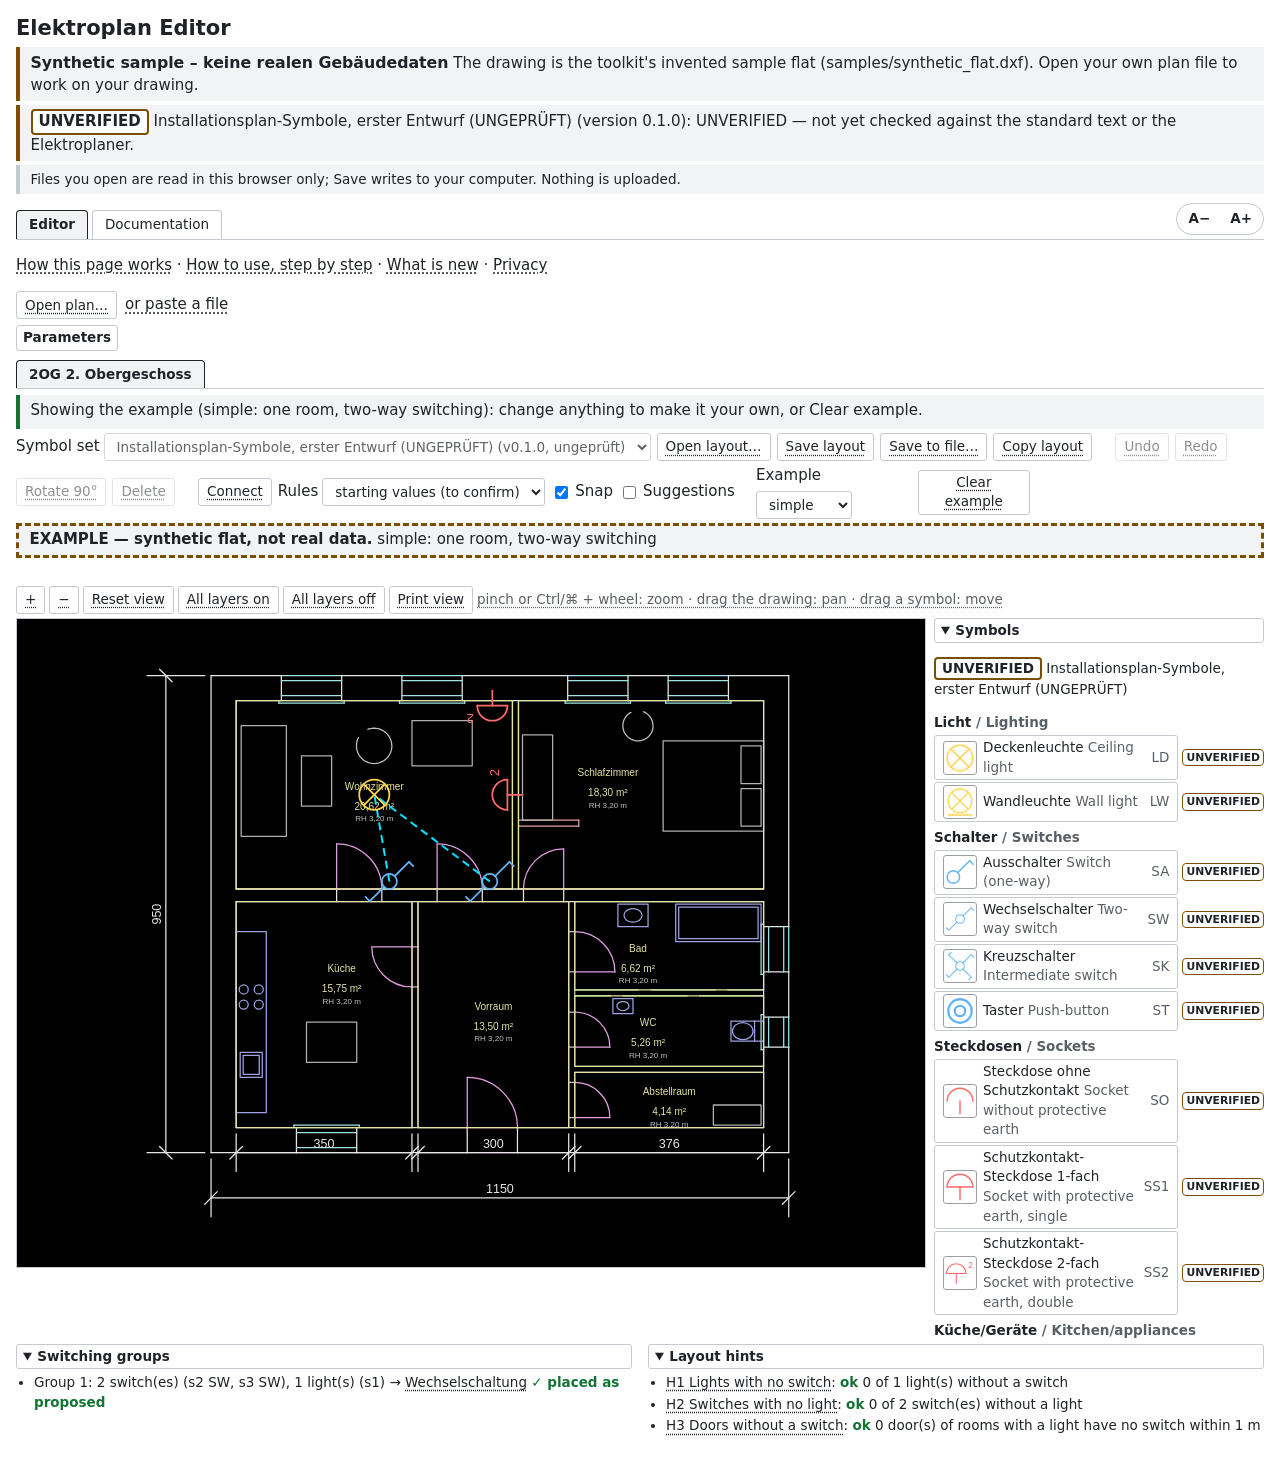
==== commit 945e7fde: "Windows from the drawing: plan file v2, suggestions keep clear of windows - vpt/plan_extract.py: win" ====
--- a/site/index.html
+++ b/site/index.html
@@ -233,7 +233,7 @@
 </style>
 </head>
 <body>
-<div class="vpt" id="vpt" data-variant="pages"><header class="vpt-head"><h1>Elektroplan Editor</h1><p class="vpt-banner vpt-synth" data-banner="synthetic"><b>Synthetic sample – keine realen Gebäudedaten</b> <span>The drawing is the toolkit&#x27;s invented sample flat (samples/synthetic_flat.dxf). Open your own plan file to work on your drawing.</span></p><p class="vpt-banner vpt-own" data-banner="own" hidden></p><p class="el-unv-banner"><span class="tip el-badge" data-tip="&lt;p class=&quot;tip-h&quot;&gt;&lt;b&gt;Installation-plan symbols, first draft (UNVERIFIED), version 0.1.0&lt;/b&gt;&lt;/p&gt;&lt;ul class=&quot;tipl&quot;&gt;&lt;li&gt;&lt;b&gt;UNVERIFIED&lt;/b&gt;: not checked against the standard or Elektroplaner.&lt;/li&gt;&lt;li&gt;&lt;b&gt;Claims&lt;/b&gt; ÖVE/ÖNORM EN 60617; installation OVE E 8101.&lt;/li&gt;&lt;li&gt;&lt;b&gt;Edition&lt;/b&gt;: not checked: …&lt;/li&gt;&lt;li&gt;&lt;b&gt;Ask the Elektroplaner&lt;/b&gt; to confirm before use.&lt;/li&gt;&lt;/ul&gt;&lt;p class=&quot;more&quot;&gt;&lt;a class=&quot;doclink&quot; href=&quot;#doc-el-set-at-iec60617-draft1&quot;&gt;More &amp;rarr;&lt;/a&gt;&lt;/p&gt;">UNVERIFIED</span> Installationsplan-Symbole, erster Entwurf (UNGEPRÜFT) (version 0.1.0): UNVERIFIED — not yet checked against the standard text or the Elektroplaner.</p><p class="vpt-note">Files you open are read in this browser only; Save writes to your computer. Nothing is uploaded.</p></header><div class="vpt-navrow"><div class="vpt-tabs" role="tablist" aria-label="Page"><button type="button" role="tab" id="vpt-tab-editor" aria-controls="vpt-pane-editor" aria-selected="true">Editor</button><button type="button" role="tab" id="vpt-tab-docs" aria-controls="vpt-pane-docs" aria-selected="false" tabindex="-1">Documentation</button></div><span class="fs-toggle" role="group" aria-label="Text size"><button type="button" class="fs-btn" id="vpt-fs-dec" title="Smaller text" aria-label="Smaller text">A−</button><button type="button" class="fs-btn" id="vpt-fs-inc" title="Larger text" aria-label="Larger text">A+</button></span></div><section class="vpt-pane" role="tabpanel" id="vpt-pane-editor" aria-labelledby="vpt-tab-editor"><div class="el-intro"><p><span class="tip" data-tip="&lt;p class=&quot;tip-h&quot;&gt;&lt;b&gt;The electrical editor&lt;/b&gt;&lt;/p&gt;&lt;ul class=&quot;tipl&quot;&gt;&lt;li&gt;&lt;b&gt;Drag symbols&lt;/b&gt; onto the drawing.&lt;/li&gt;&lt;li&gt;&lt;b&gt;Rings&lt;/b&gt; are suggestions: they do not print.&lt;/li&gt;&lt;li&gt;&lt;b&gt;Connect&lt;/b&gt;: click a switch, then its lights.&lt;/li&gt;&lt;li&gt;&lt;b&gt;Save or copy&lt;/b&gt; the layout to keep it.&lt;/li&gt;&lt;/ul&gt;&lt;p class=&quot;more&quot;&gt;&lt;a class=&quot;doclink&quot; href=&quot;#doc-el-howto&quot;&gt;More &amp;rarr;&lt;/a&gt;&lt;/p&gt;">How this page works</span> · <span class="tip" data-tip="&lt;p class=&quot;tip-h&quot;&gt;&lt;b&gt;How to use the editor&lt;/b&gt;&lt;/p&gt;&lt;ul class=&quot;tipl&quot;&gt;&lt;li&gt;&lt;b&gt;Step by step&lt;/b&gt;: place, connect, keep, print.&lt;/li&gt;&lt;li&gt;Every button and mode explained.&lt;/li&gt;&lt;/ul&gt;&lt;p class=&quot;more&quot;&gt;&lt;a class=&quot;doclink&quot; href=&quot;#doc-el-howto&quot;&gt;More &amp;rarr;&lt;/a&gt;&lt;/p&gt;">How to use, step by step</span> · <span class="tip" data-tip="&lt;p class=&quot;tip-h&quot;&gt;&lt;b&gt;What&amp;#x27;s new&lt;/b&gt;&lt;/p&gt;&lt;ul class=&quot;tipl&quot;&gt;&lt;li&gt;&lt;b&gt;Documentation&lt;/b&gt; in tabs, short bullets.&lt;/li&gt;&lt;li&gt;&lt;b&gt;Parameters&lt;/b&gt; in readable tables.&lt;/li&gt;&lt;li&gt;&lt;b&gt;Print view&lt;/b&gt; warns about unplaced symbols.&lt;/li&gt;&lt;/ul&gt;&lt;p class=&quot;more&quot;&gt;&lt;a class=&quot;doclink&quot; href=&quot;#doc-el-whatsnew&quot;&gt;More &amp;rarr;&lt;/a&gt;&lt;/p&gt;">What is new</span> · <span class="tip" data-tip="&lt;p class=&quot;tip-h&quot;&gt;&lt;b&gt;Privacy: your drawing stays on your computer&lt;/b&gt;&lt;/p&gt;&lt;ul class=&quot;tipl&quot;&gt;&lt;li&gt;&lt;b&gt;One self-contained page&lt;/b&gt;: nothing loaded from elsewhere.&lt;/li&gt;&lt;li&gt;&lt;b&gt;Your files&lt;/b&gt; are read in this browser only.&lt;/li&gt;&lt;/ul&gt;&lt;p class=&quot;more&quot;&gt;&lt;a class=&quot;doclink&quot; href=&quot;#doc-el-privacy&quot;&gt;More &amp;rarr;&lt;/a&gt;&lt;/p&gt;">Privacy</span></p></div><div class="vpt-filebar"><button type="button" class="tip" data-vpt="open-plan" data-tip="&lt;p class=&quot;tip-h&quot;&gt;&lt;b&gt;Open plan&lt;/b&gt;&lt;/p&gt;&lt;ul class=&quot;tipl&quot;&gt;&lt;li&gt;&lt;b&gt;Opens a plan file&lt;/b&gt; from tools/export_plan.py.&lt;/li&gt;&lt;li&gt;&lt;b&gt;Read in this browser&lt;/b&gt; only: nothing is uploaded.&lt;/li&gt;&lt;li&gt;&lt;b&gt;Checked first&lt;/b&gt;: opened, or refused with why.&lt;/li&gt;&lt;/ul&gt;&lt;p class=&quot;more&quot;&gt;&lt;a class=&quot;doclink&quot; href=&quot;#doc-el-howto-plan&quot;&gt;More &amp;rarr;&lt;/a&gt;&lt;/p&gt;">Open plan…</button> <span class="tip" data-tip="&lt;p class=&quot;tip-h&quot;&gt;&lt;b&gt;Paste a file&lt;/b&gt;&lt;/p&gt;&lt;ul class=&quot;tipl&quot;&gt;&lt;li&gt;&lt;b&gt;Paste&lt;/b&gt; a plan, layout or parameter file&amp;#x27;s text.&lt;/li&gt;&lt;li&gt;Opened with the &lt;b&gt;same checks&lt;/b&gt; as a file.&lt;/li&gt;&lt;/ul&gt;&lt;p class=&quot;more&quot;&gt;&lt;a class=&quot;doclink&quot; href=&quot;#doc-el-howto-plan&quot;&gt;More &amp;rarr;&lt;/a&gt;&lt;/p&gt;">or paste a file</span><input type="file" class="vpt-plan-file" accept=".json,application/json" hidden aria-label="Open a plan file"><p class="vpt-status el-status" role="status" aria-live="polite"></p></div><details class="el-params"><summary class="tip" data-tip="&lt;p class=&quot;tip-h&quot;&gt;&lt;b&gt;Parameters (one file)&lt;/b&gt;&lt;/p&gt;&lt;ul class=&quot;tipl&quot;&gt;&lt;li&gt;&lt;b&gt;Every tunable value&lt;/b&gt; in one file.&lt;/li&gt;&lt;li&gt;&lt;b&gt;Live&lt;/b&gt;: changes the page now.&lt;/li&gt;&lt;li&gt;&lt;b&gt;Needs re-export&lt;/b&gt;: after exporting the plan again.&lt;/li&gt;&lt;li&gt;&lt;b&gt;Copy&lt;/b&gt;, save or load the file.&lt;/li&gt;&lt;/ul&gt;&lt;p class=&quot;more&quot;&gt;&lt;a class=&quot;doclink&quot; href=&quot;#doc-el-howto-params&quot;&gt;More &amp;rarr;&lt;/a&gt;&lt;/p&gt;">Parameters</summary><p class="el-params-status el-status" role="status" aria-live="polite"></p><div class="el-params-bar"><button type="button" class="tip" data-pact="copy" data-tip="&lt;p class=&quot;tip-h&quot;&gt;&lt;b&gt;Copy parameters&lt;/b&gt;&lt;/p&gt;&lt;ul class=&quot;tipl&quot;&gt;&lt;li&gt;&lt;b&gt;Copies the parameters&amp;#x27; text&lt;/b&gt; to the clipboard.&lt;/li&gt;&lt;/ul&gt;&lt;p class=&quot;more&quot;&gt;&lt;a class=&quot;doclink&quot; href=&quot;#doc-el-howto-params&quot;&gt;More &amp;rarr;&lt;/a&gt;&lt;/p&gt;">Copy parameters</button><button type="button" class="tip" data-pact="save" data-tip="&lt;p class=&quot;tip-h&quot;&gt;&lt;b&gt;Save parameters&lt;/b&gt;&lt;/p&gt;&lt;ul class=&quot;tipl&quot;&gt;&lt;li&gt;&lt;b&gt;Downloads&lt;/b&gt; el_parameters.json.&lt;/li&gt;&lt;li&gt;&lt;b&gt;Export the plan again&lt;/b&gt; with it for the suggestions.&lt;/li&gt;&lt;/ul&gt;&lt;p class=&quot;more&quot;&gt;&lt;a class=&quot;doclink&quot; href=&quot;#doc-el-howto-params&quot;&gt;More &amp;rarr;&lt;/a&gt;&lt;/p&gt;">Save parameters</button><button type="button" class="tip" data-pact="save-in-place" data-tip="&lt;p class=&quot;tip-h&quot;&gt;&lt;b&gt;Save parameters&lt;/b&gt;&lt;/p&gt;&lt;ul class=&quot;tipl&quot;&gt;&lt;li&gt;&lt;b&gt;Downloads&lt;/b&gt; el_parameters.json.&lt;/li&gt;&lt;li&gt;&lt;b&gt;Export the plan again&lt;/b&gt; with it for the suggestions.&lt;/li&gt;&lt;/ul&gt;&lt;p class=&quot;more&quot;&gt;&lt;a class=&quot;doclink&quot; href=&quot;#doc-el-howto-params&quot;&gt;More &amp;rarr;&lt;/a&gt;&lt;/p&gt;">Save to file…</button><button type="button" class="tip" data-pact="load" data-tip="&lt;p class=&quot;tip-h&quot;&gt;&lt;b&gt;Load parameters&lt;/b&gt;&lt;/p&gt;&lt;ul class=&quot;tipl&quot;&gt;&lt;li&gt;&lt;b&gt;Checks the file&lt;/b&gt; first: loaded or refused.&lt;/li&gt;&lt;li&gt;&lt;b&gt;Refused&lt;/b&gt;: another page&amp;#x27;s, invalid, or poor contrast.&lt;/li&gt;&lt;/ul&gt;&lt;p class=&quot;more&quot;&gt;&lt;a class=&quot;doclink&quot; href=&quot;#doc-el-howto-params&quot;&gt;More &amp;rarr;&lt;/a&gt;&lt;/p&gt;">Load parameters…</button><button type="button" class="tip" data-pact="reset" data-tip="&lt;p class=&quot;tip-h&quot;&gt;&lt;b&gt;Reset parameters&lt;/b&gt;&lt;/p&gt;&lt;ul class=&quot;tipl&quot;&gt;&lt;li&gt;&lt;b&gt;Back to the page&amp;#x27;s own&lt;/b&gt; parameters.&lt;/li&gt;&lt;/ul&gt;&lt;p class=&quot;more&quot;&gt;&lt;a class=&quot;doclink&quot; href=&quot;#doc-el-howto-params&quot;&gt;More &amp;rarr;&lt;/a&gt;&lt;/p&gt;">Reset to the page's file</button></div><div class="callout"><ul class="bl"><li><b>Live</b>: changes the page now.</li><li><b>Needs re-export</b>: the suggestion geometry and the examples are computed when <b>tools/export_plan.py</b> exports the plan file.</li><li>Changing those here is <b>saved with the parameters</b>, but takes effect only <b>after re-exporting</b>.</li></ul></div><div class="el-params-body"></div><input type="file" class="el-params-file" accept=".json,application/json" hidden aria-label="Load a parameter file"></details><div class="el-storey-tabs" role="tablist" aria-label="Storeys"></div><div class="el-storeys"></div><template id="el-page-tpl"><div class="el-page" role="tabpanel"><p class="el-status" role="status" aria-live="polite"></p><div class="el-bar" role="toolbar" aria-label="Electrical plan"><label class="tip el-set-wrap" data-tip="&lt;p class=&quot;tip-h&quot;&gt;&lt;b&gt;Symbol set&lt;/b&gt;&lt;/p&gt;&lt;ul class=&quot;tipl&quot;&gt;&lt;li&gt;&lt;b&gt;Which symbol set&lt;/b&gt; the palette offers.&lt;/li&gt;&lt;li&gt;One set so far: &lt;b&gt;UNVERIFIED&lt;/b&gt;.&lt;/li&gt;&lt;/ul&gt;&lt;p class=&quot;more&quot;&gt;&lt;a class=&quot;doclink&quot; href=&quot;#doc-el-set&quot;&gt;More &amp;rarr;&lt;/a&gt;&lt;/p&gt;">Symbol set <select class="el-set"><option value="at-iec60617-draft1" selected>Installationsplan-Symbole, erster Entwurf (UNGEPRÜFT) (v0.1.0, ungeprüft)</option></select></label><button type="button" class="tip" data-el="open" data-tip="&lt;p class=&quot;tip-h&quot;&gt;&lt;b&gt;Open layout&lt;/b&gt;&lt;/p&gt;&lt;ul class=&quot;tipl&quot;&gt;&lt;li&gt;&lt;b&gt;Opens a layout&lt;/b&gt; (file or paste), checked first.&lt;/li&gt;&lt;li&gt;&lt;b&gt;Same drawing and storey&lt;/b&gt;: opened.&lt;/li&gt;&lt;li&gt;&lt;b&gt;Other drawing or storey, or unreadable&lt;/b&gt;: refused, with why.&lt;/li&gt;&lt;/ul&gt;&lt;p class=&quot;more&quot;&gt;&lt;a class=&quot;doclink&quot; href=&quot;#doc-el-howto-files&quot;&gt;More &amp;rarr;&lt;/a&gt;&lt;/p&gt;">Open layout…</button><button type="button" class="tip" data-el="save" data-tip="&lt;p class=&quot;tip-h&quot;&gt;&lt;b&gt;Save layout&lt;/b&gt;&lt;/p&gt;&lt;ul class=&quot;tipl&quot;&gt;&lt;li&gt;&lt;b&gt;Downloads&lt;/b&gt; &amp;lt;drawing&amp;gt;__&amp;lt;storey&amp;gt;.electrical.json.&lt;/li&gt;&lt;li&gt;Holds symbols, links, rule set, checksum.&lt;/li&gt;&lt;li&gt;&lt;b&gt;Nothing leaves&lt;/b&gt; your computer.&lt;/li&gt;&lt;/ul&gt;&lt;p class=&quot;more&quot;&gt;&lt;a class=&quot;doclink&quot; href=&quot;#doc-el-howto-files&quot;&gt;More &amp;rarr;&lt;/a&gt;&lt;/p&gt;">Save layout</button><button type="button" class="tip" data-el="save-in-place" data-tip="&lt;p class=&quot;tip-h&quot;&gt;&lt;b&gt;Save to file (Chrome)&lt;/b&gt;&lt;/p&gt;&lt;ul class=&quot;tipl&quot;&gt;&lt;li&gt;&lt;b&gt;Chrome / Edge&lt;/b&gt;: saves back into the same file.&lt;/li&gt;&lt;li&gt;First click asks &lt;b&gt;where to save&lt;/b&gt;.&lt;/li&gt;&lt;/ul&gt;&lt;p class=&quot;more&quot;&gt;&lt;a class=&quot;doclink&quot; href=&quot;#doc-el-howto-files&quot;&gt;More &amp;rarr;&lt;/a&gt;&lt;/p&gt;" hidden>Save to file…</button><button type="button" class="tip" data-el="copy" data-tip="&lt;p class=&quot;tip-h&quot;&gt;&lt;b&gt;Copy layout&lt;/b&gt;&lt;/p&gt;&lt;ul class=&quot;tipl&quot;&gt;&lt;li&gt;&lt;b&gt;Copies the layout&amp;#x27;s text&lt;/b&gt; to the clipboard.&lt;/li&gt;&lt;li&gt;&lt;b&gt;No clipboard&lt;/b&gt;: the text is shown, selected.&lt;/li&gt;&lt;/ul&gt;&lt;p class=&quot;more&quot;&gt;&lt;a class=&quot;doclink&quot; href=&quot;#doc-el-howto-files&quot;&gt;More &amp;rarr;&lt;/a&gt;&lt;/p&gt;">Copy layout</button><span class="el-sep"></span><button type="button" class="tip" data-el="undo" data-tip="&lt;p class=&quot;tip-h&quot;&gt;&lt;b&gt;Undo / Redo&lt;/b&gt;&lt;/p&gt;&lt;ul class=&quot;tipl&quot;&gt;&lt;li&gt;&lt;b&gt;Undo / Redo&lt;/b&gt; every change: place, move, connect, apply.&lt;/li&gt;&lt;li&gt;&lt;b&gt;Keys&lt;/b&gt;: Ctrl/⌘ + Z, Ctrl/⌘ + Shift + Z.&lt;/li&gt;&lt;/ul&gt;&lt;p class=&quot;more&quot;&gt;&lt;a class=&quot;doclink&quot; href=&quot;#doc-el-howto-edit&quot;&gt;More &amp;rarr;&lt;/a&gt;&lt;/p&gt;" disabled>Undo</button><button type="button" class="tip" data-el="redo" data-tip="&lt;p class=&quot;tip-h&quot;&gt;&lt;b&gt;Undo / Redo&lt;/b&gt;&lt;/p&gt;&lt;ul class=&quot;tipl&quot;&gt;&lt;li&gt;&lt;b&gt;Undo / Redo&lt;/b&gt; every change: place, move, connect, apply.&lt;/li&gt;&lt;li&gt;&lt;b&gt;Keys&lt;/b&gt;: Ctrl/⌘ + Z, Ctrl/⌘ + Shift + Z.&lt;/li&gt;&lt;/ul&gt;&lt;p class=&quot;more&quot;&gt;&lt;a class=&quot;doclink&quot; href=&quot;#doc-el-howto-edit&quot;&gt;More &amp;rarr;&lt;/a&gt;&lt;/p&gt;" disabled>Redo</button><button type="button" class="tip" data-el="rotate" data-tip="&lt;p class=&quot;tip-h&quot;&gt;&lt;b&gt;Rotate 90°&lt;/b&gt;&lt;/p&gt;&lt;ul class=&quot;tipl&quot;&gt;&lt;li&gt;&lt;b&gt;Turns the selected symbol 90°&lt;/b&gt; (key &lt;b&gt;R&lt;/b&gt;).&lt;/li&gt;&lt;li&gt;A socket&amp;#x27;s stem points &lt;b&gt;to its wall&lt;/b&gt;.&lt;/li&gt;&lt;/ul&gt;&lt;p class=&quot;more&quot;&gt;&lt;a class=&quot;doclink&quot; href=&quot;#doc-el-howto-edit&quot;&gt;More &amp;rarr;&lt;/a&gt;&lt;/p&gt;" disabled>Rotate 90°</button><button type="button" class="tip" data-el="delete" data-tip="&lt;p class=&quot;tip-h&quot;&gt;&lt;b&gt;Delete&lt;/b&gt;&lt;/p&gt;&lt;ul class=&quot;tipl&quot;&gt;&lt;li&gt;&lt;b&gt;Deletes&lt;/b&gt; the selected symbol (with its links) or link.&lt;/li&gt;&lt;li&gt;&lt;b&gt;Keys&lt;/b&gt;: Delete or Backspace; &lt;b&gt;Undo&lt;/b&gt; restores.&lt;/li&gt;&lt;/ul&gt;&lt;p class=&quot;more&quot;&gt;&lt;a class=&quot;doclink&quot; href=&quot;#doc-el-howto-edit&quot;&gt;More &amp;rarr;&lt;/a&gt;&lt;/p&gt;" disabled>Delete</button><button type="button" class="tip" data-el="discard" data-tip="&lt;p class=&quot;tip-h&quot;&gt;&lt;b&gt;Draft in this browser&lt;/b&gt;&lt;/p&gt;&lt;ul class=&quot;tipl&quot;&gt;&lt;li&gt;&lt;b&gt;Draft kept&lt;/b&gt; in this browser after every change.&lt;/li&gt;&lt;li&gt;&lt;b&gt;Not a file&lt;/b&gt;: save or copy the layout.&lt;/li&gt;&lt;li&gt;&lt;b&gt;Discard draft&lt;/b&gt; clears the tab.&lt;/li&gt;&lt;/ul&gt;&lt;p class=&quot;more&quot;&gt;&lt;a class=&quot;doclink&quot; href=&quot;#doc-el-howto-files&quot;&gt;More &amp;rarr;&lt;/a&gt;&lt;/p&gt;" hidden>Discard draft</button><span class="el-sep"></span><button type="button" class="tip" data-el="connect" data-tip="&lt;p class=&quot;tip-h&quot;&gt;&lt;b&gt;Connect (switch to light)&lt;/b&gt;&lt;/p&gt;&lt;ul class=&quot;tipl&quot;&gt;&lt;li&gt;&lt;b&gt;Connect mode&lt;/b&gt; on/off.&lt;/li&gt;&lt;li&gt;&lt;b&gt;Click a switch&lt;/b&gt;: the lights it may control turn green.&lt;/li&gt;&lt;li&gt;&lt;b&gt;Click each light&lt;/b&gt;: a dashed link is drawn.&lt;/li&gt;&lt;li&gt;&lt;b&gt;Escape&lt;/b&gt; stops; another switch starts again.&lt;/li&gt;&lt;/ul&gt;&lt;p class=&quot;more&quot;&gt;&lt;a class=&quot;doclink&quot; href=&quot;#doc-el-howto-connect&quot;&gt;More &amp;rarr;&lt;/a&gt;&lt;/p&gt;" aria-pressed="false">Connect</button><label class="tip el-rules-wrap" data-tip="&lt;p class=&quot;tip-h&quot;&gt;&lt;b&gt;Placement rule set&lt;/b&gt;&lt;/p&gt;&lt;ul class=&quot;tipl&quot;&gt;&lt;li&gt;&lt;b&gt;Starting values (to confirm)&lt;/b&gt;: our values, default.&lt;/li&gt;&lt;li&gt;&lt;b&gt;Elektroplaner values&lt;/b&gt;: empty until provided.&lt;/li&gt;&lt;li&gt;Saved in the &lt;b&gt;layout file&lt;/b&gt;.&lt;/li&gt;&lt;/ul&gt;&lt;p class=&quot;more&quot;&gt;&lt;a class=&quot;doclink&quot; href=&quot;#doc-el-howto-snap&quot;&gt;More &amp;rarr;&lt;/a&gt;&lt;/p&gt;">Rules <select class="el-rules"><option value="starting" selected>starting values (to confirm)</option><option value="elektroplaner">Elektroplaner values</option></select></label><label class="tip el-snap-wrap" data-tip="&lt;p class=&quot;tip-h&quot;&gt;&lt;b&gt;Snap to suggestions&lt;/b&gt;&lt;/p&gt;&lt;ul class=&quot;tipl&quot;&gt;&lt;li&gt;&lt;b&gt;On&lt;/b&gt;: let go near a suggestion → lands on it.&lt;/li&gt;&lt;li&gt;&lt;b&gt;Off&lt;/b&gt;, or hold &lt;b&gt;Alt/Option&lt;/b&gt;: lands where you let go.&lt;/li&gt;&lt;/ul&gt;&lt;p class=&quot;more&quot;&gt;&lt;a class=&quot;doclink&quot; href=&quot;#doc-el-howto-snap&quot;&gt;More &amp;rarr;&lt;/a&gt;&lt;/p&gt;"><input type="checkbox" class="el-snap" checked> Snap</label><label class="tip el-sugall-wrap" data-tip="&lt;p class=&quot;tip-h&quot;&gt;&lt;b&gt;Suggestions (show all)&lt;/b&gt;&lt;/p&gt;&lt;ul class=&quot;tipl&quot;&gt;&lt;li&gt;&lt;b&gt;Shows every suggestion&lt;/b&gt; of the rule set.&lt;/li&gt;&lt;li&gt;&lt;b&gt;Colour&lt;/b&gt; = the symbol category it is for.&lt;/li&gt;&lt;li&gt;&lt;b&gt;Not placed&lt;/b&gt;: rings do not print.&lt;/li&gt;&lt;/ul&gt;&lt;p class=&quot;more&quot;&gt;&lt;a class=&quot;doclink&quot; href=&quot;#doc-el-suggestions&quot;&gt;More &amp;rarr;&lt;/a&gt;&lt;/p&gt;"><input type="checkbox" class="el-sugall"> Suggestions</label><span class="el-example-ctl" hidden><span class="el-sep"></span><label class="tip el-example-wrap" data-tip="&lt;p class=&quot;tip-h&quot;&gt;&lt;b&gt;Examples (simple, complex)&lt;/b&gt;&lt;/p&gt;&lt;ul class=&quot;tipl&quot;&gt;&lt;li&gt;&lt;b&gt;Simple&lt;/b&gt;: one room, two-way switching, two sockets.&lt;/li&gt;&lt;li&gt;&lt;b&gt;Complex&lt;/b&gt;: the whole storey.&lt;/li&gt;&lt;li&gt;&lt;b&gt;Generated&lt;/b&gt; from the rooms, doors and suggestions.&lt;/li&gt;&lt;li&gt;&lt;b&gt;Change anything&lt;/b&gt;: it becomes your own layout.&lt;/li&gt;&lt;/ul&gt;&lt;p class=&quot;more&quot;&gt;&lt;a class=&quot;doclink&quot; href=&quot;#doc-el-howto-example&quot;&gt;More &amp;rarr;&lt;/a&gt;&lt;/p&gt;">Example <select class="el-example"><option value="none">none</option><option value="simple">simple</option><option value="complex">complex</option></select></label><button type="button" class="tip" data-el="example-clear" data-tip="&lt;p class=&quot;tip-h&quot;&gt;&lt;b&gt;Clear example&lt;/b&gt;&lt;/p&gt;&lt;ul class=&quot;tipl&quot;&gt;&lt;li&gt;&lt;b&gt;Removes the example&lt;/b&gt;: start from an empty storey.&lt;/li&gt;&lt;/ul&gt;&lt;p class=&quot;more&quot;&gt;&lt;a class=&quot;doclink&quot; href=&quot;#doc-el-howto-example&quot;&gt;More &amp;rarr;&lt;/a&gt;&lt;/p&gt;">Clear example</button></span></div><p class="el-example-banner" hidden><b class="el-example-text"></b> <span class="el-example-which"></span></p><p class="el-info" aria-live="polite"></p><div class="el-view" role="group" aria-label="Electrical plan" tabindex="0"><div class="dwg-tools"><button type="button" class="tip" data-act="in" aria-label="Zoom in" data-tip="&lt;p class=&quot;tip-h&quot;&gt;&lt;b&gt;Zoom in (+)&lt;/b&gt;&lt;/p&gt;&lt;ul class=&quot;tipl&quot;&gt;&lt;li&gt;&lt;b&gt;Zooms in&lt;/b&gt; on the centre.&lt;/li&gt;&lt;li&gt;&lt;b&gt;Around the pointer&lt;/b&gt;: pinch, or Ctrl/⌘ + wheel.&lt;/li&gt;&lt;/ul&gt;&lt;p class=&quot;more&quot;&gt;&lt;a class=&quot;doclink&quot; href=&quot;#doc-control-in&quot;&gt;More &amp;rarr;&lt;/a&gt;&lt;/p&gt;">+</button><button type="button" class="tip" data-act="out" aria-label="Zoom out" data-tip="&lt;p class=&quot;tip-h&quot;&gt;&lt;b&gt;Zoom out (−)&lt;/b&gt;&lt;/p&gt;&lt;ul class=&quot;tipl&quot;&gt;&lt;li&gt;&lt;b&gt;Zooms out&lt;/b&gt; from the centre.&lt;/li&gt;&lt;li&gt;&lt;b&gt;Around the pointer&lt;/b&gt;: pinch, or Ctrl/⌘ + wheel.&lt;/li&gt;&lt;/ul&gt;&lt;p class=&quot;more&quot;&gt;&lt;a class=&quot;doclink&quot; href=&quot;#doc-control-out&quot;&gt;More &amp;rarr;&lt;/a&gt;&lt;/p&gt;">&minus;</button><button type="button" class="tip" data-act="reset" data-tip="&lt;p class=&quot;tip-h&quot;&gt;&lt;b&gt;Reset view&lt;/b&gt;&lt;/p&gt;&lt;ul class=&quot;tipl&quot;&gt;&lt;li&gt;&lt;b&gt;Back to the whole storey&lt;/b&gt;.&lt;/li&gt;&lt;li&gt;Layer ticks stay as they are.&lt;/li&gt;&lt;/ul&gt;&lt;p class=&quot;more&quot;&gt;&lt;a class=&quot;doclink&quot; href=&quot;#doc-control-reset&quot;&gt;More &amp;rarr;&lt;/a&gt;&lt;/p&gt;">Reset view</button><button type="button" class="tip" data-act="all-on" data-tip="&lt;p class=&quot;tip-h&quot;&gt;&lt;b&gt;All layers on&lt;/b&gt;&lt;/p&gt;&lt;ul class=&quot;tipl&quot;&gt;&lt;li&gt;&lt;b&gt;Ticks every drawing layer&lt;/b&gt;, also those off in the DXF.&lt;/li&gt;&lt;/ul&gt;&lt;p class=&quot;more&quot;&gt;&lt;a class=&quot;doclink&quot; href=&quot;#doc-control-all-on&quot;&gt;More &amp;rarr;&lt;/a&gt;&lt;/p&gt;">All layers on</button><button type="button" class="tip" data-act="all-off" data-tip="&lt;p class=&quot;tip-h&quot;&gt;&lt;b&gt;All layers off&lt;/b&gt;&lt;/p&gt;&lt;ul class=&quot;tipl&quot;&gt;&lt;li&gt;&lt;b&gt;Unticks every drawing layer&lt;/b&gt;; then tick only what you want.&lt;/li&gt;&lt;/ul&gt;&lt;p class=&quot;more&quot;&gt;&lt;a class=&quot;doclink&quot; href=&quot;#doc-control-all-off&quot;&gt;More &amp;rarr;&lt;/a&gt;&lt;/p&gt;">All layers off</button><button type="button" class="tip" data-act="print" data-tip="&lt;p class=&quot;tip-h&quot;&gt;&lt;b&gt;Print view&lt;/b&gt;&lt;/p&gt;&lt;ul class=&quot;tipl&quot;&gt;&lt;li&gt;&lt;b&gt;Only placed symbols&lt;/b&gt; print; rings do not.&lt;/li&gt;&lt;li&gt;&lt;b&gt;Print view&lt;/b&gt; → Fit storey or Current view.&lt;/li&gt;&lt;li&gt;&lt;b&gt;⌘P / Ctrl+P&lt;/b&gt; → Save as PDF, &lt;b&gt;A3 landscape&lt;/b&gt;.&lt;/li&gt;&lt;li&gt;&lt;b&gt;Margins&lt;/b&gt; none, &lt;b&gt;background graphics&lt;/b&gt; on.&lt;/li&gt;&lt;/ul&gt;&lt;p class=&quot;more&quot;&gt;&lt;a class=&quot;doclink&quot; href=&quot;#doc-control-print&quot;&gt;More &amp;rarr;&lt;/a&gt;&lt;/p&gt;">Print view</button><span class="tip dwg-hint" data-tip="&lt;p class=&quot;tip-h&quot;&gt;&lt;b&gt;Pan and zoom&lt;/b&gt;&lt;/p&gt;&lt;ul class=&quot;tipl&quot;&gt;&lt;li&gt;&lt;b&gt;Drag&lt;/b&gt; the empty drawing to move it.&lt;/li&gt;&lt;li&gt;&lt;b&gt;Pinch&lt;/b&gt; or &lt;b&gt;Ctrl/⌘ + wheel&lt;/b&gt; zooms at the pointer.&lt;/li&gt;&lt;li&gt;&lt;b&gt;Plain wheel&lt;/b&gt; scrolls the page, not the drawing.&lt;/li&gt;&lt;li&gt;&lt;b&gt;Reset view&lt;/b&gt; brings back the whole storey.&lt;/li&gt;&lt;/ul&gt;&lt;p class=&quot;more&quot;&gt;&lt;a class=&quot;doclink&quot; href=&quot;#doc-control-pan&quot;&gt;More &amp;rarr;&lt;/a&gt;&lt;/p&gt;">pinch or Ctrl/⌘ + wheel: zoom · drag the drawing: pan · drag a symbol: move</span></div><div class="dwg-body"><div class="dwg-paper"></div><div class="el-side"><details class="el-palette" open><summary class="tip" data-tip="&lt;p class=&quot;tip-h&quot;&gt;&lt;b&gt;Symbol palette&lt;/b&gt;&lt;/p&gt;&lt;ul class=&quot;tipl&quot;&gt;&lt;li&gt;&lt;b&gt;Drag a symbol&lt;/b&gt; onto the drawing.&lt;/li&gt;&lt;li&gt;&lt;b&gt;Or click it&lt;/b&gt;, then click the drawing.&lt;/li&gt;&lt;li&gt;&lt;b&gt;Picking alone&lt;/b&gt; places nothing; &lt;b&gt;Escape&lt;/b&gt; cancels.&lt;/li&gt;&lt;/ul&gt;&lt;p class=&quot;more&quot;&gt;&lt;a class=&quot;doclink&quot; href=&quot;#doc-el-howto-place&quot;&gt;More &amp;rarr;&lt;/a&gt;&lt;/p&gt;">Symbols</summary><div class="el-pal-set" data-set="at-iec60617-draft1"><p class="el-unv-line"><span class="tip el-badge" data-tip="&lt;p class=&quot;tip-h&quot;&gt;&lt;b&gt;Installation-plan symbols, first draft (UNVERIFIED), version 0.1.0&lt;/b&gt;&lt;/p&gt;&lt;ul class=&quot;tipl&quot;&gt;&lt;li&gt;&lt;b&gt;UNVERIFIED&lt;/b&gt;: not checked against the standard or Elektroplaner.&lt;/li&gt;&lt;li&gt;&lt;b&gt;Claims&lt;/b&gt; ÖVE/ÖNORM EN 60617; installation OVE E 8101.&lt;/li&gt;&lt;li&gt;&lt;b&gt;Edition&lt;/b&gt;: not checked: …&lt;/li&gt;&lt;li&gt;&lt;b&gt;Ask the Elektroplaner&lt;/b&gt; to confirm before use.&lt;/li&gt;&lt;/ul&gt;&lt;p class=&quot;more&quot;&gt;&lt;a class=&quot;doclink&quot; href=&quot;#doc-el-set-at-iec60617-draft1&quot;&gt;More &amp;rarr;&lt;/a&gt;&lt;/p&gt;">UNVERIFIED</span> Installationsplan-Symbole, erster Entwurf (UNGEPRÜFT)</p><div class="el-cat"><p class="el-cat-h">Licht <span class="el-en">/ Lighting</span></p><ul class="el-syms"><li><button type="button" class="el-sym-btn" data-code="LD" data-set="at-iec60617-draft1" aria-pressed="false"><span class="el-chip"><svg class="el-prev" viewBox="-3.5 -3.5 7 7" width="30" height="30" aria-hidden="true" focusable="false"><g class="el-symg el-c-licht" fill="none" stroke="#7a5200" color="#7a5200" stroke-width="0.35" stroke-linecap="round"><circle cx="0" cy="0" r="3"/><line x1="-2.12" y1="-2.12" x2="2.12" y2="2.12"/><line x1="-2.12" y1="2.12" x2="2.12" y2="-2.12"/></g></svg></span><span class="el-names"><span class="el-de">Deckenleuchte</span> <span class="el-en">Ceiling light</span></span><span class="el-code">LD</span></button><span class="tip el-badge el-badge-s" data-code="LD" data-tip="&lt;p class=&quot;tip-h&quot;&gt;&lt;b&gt;LD Deckenleuchte / Ceiling light&lt;/b&gt;&lt;/p&gt;&lt;ul class=&quot;tipl&quot;&gt;&lt;li&gt;&lt;b&gt;Layer&lt;/b&gt;: Elektro – Licht&lt;/li&gt;&lt;li&gt;&lt;b&gt;May be connected to&lt;/b&gt;: SA, SW, SK, ST&lt;/li&gt;&lt;li&gt;&lt;b&gt;UNVERIFIED&lt;/b&gt;: drawn by us, not checked against the standard.&lt;/li&gt;&lt;/ul&gt;&lt;p class=&quot;more&quot;&gt;&lt;a class=&quot;doclink&quot; href=&quot;#doc-el-sym-at-iec60617-draft1-ld&quot;&gt;More &amp;rarr;&lt;/a&gt;&lt;/p&gt;">UNVERIFIED</span></li><li><button type="button" class="el-sym-btn" data-code="LW" data-set="at-iec60617-draft1" aria-pressed="false"><span class="el-chip"><svg class="el-prev" viewBox="-3.8 -3.5 7.6 7.6" width="30" height="30" aria-hidden="true" focusable="false"><g class="el-symg el-c-licht" fill="none" stroke="#7a5200" color="#7a5200" stroke-width="0.35" stroke-linecap="round"><circle cx="0" cy="0" r="3"/><line x1="-2.12" y1="-2.12" x2="2.12" y2="2.12"/><line x1="-2.12" y1="2.12" x2="2.12" y2="-2.12"/><line x1="-3" y1="3.6" x2="3" y2="3.6"/></g></svg></span><span class="el-names"><span class="el-de">Wandleuchte</span> <span class="el-en">Wall light</span></span><span class="el-code">LW</span></button><span class="tip el-badge el-badge-s" data-code="LW" data-tip="&lt;p class=&quot;tip-h&quot;&gt;&lt;b&gt;LW Wandleuchte / Wall light&lt;/b&gt;&lt;/p&gt;&lt;ul class=&quot;tipl&quot;&gt;&lt;li&gt;&lt;b&gt;Layer&lt;/b&gt;: Elektro – Licht&lt;/li&gt;&lt;li&gt;&lt;b&gt;May be connected to&lt;/b&gt;: SA, SW, SK, ST&lt;/li&gt;&lt;li&gt;&lt;b&gt;UNVERIFIED&lt;/b&gt;: drawn by us, not checked against the standard.&lt;/li&gt;&lt;/ul&gt;&lt;p class=&quot;more&quot;&gt;&lt;a class=&quot;doclink&quot; href=&quot;#doc-el-sym-at-iec60617-draft1-lw&quot;&gt;More &amp;rarr;&lt;/a&gt;&lt;/p&gt;">UNVERIFIED</span></li></ul></div><div class="el-cat"><p class="el-cat-h">Schalter <span class="el-en">/ Switches</span></p><ul class="el-syms"><li><button type="button" class="el-sym-btn" data-code="SA" data-set="at-iec60617-draft1" aria-pressed="false"><span class="el-chip"><svg class="el-prev" viewBox="-2 -4.8 7.2 7.2" width="30" height="30" aria-hidden="true" focusable="false"><g class="el-symg el-c-schalter" fill="none" stroke="#1a4f9c" color="#1a4f9c" stroke-width="0.35" stroke-linecap="round"><circle cx="0" cy="0" r="1.5"/><line x1="1.06" y1="-1.06" x2="3.9" y2="-3.9"/><line x1="3.9" y1="-3.9" x2="4.75" y2="-3.05"/></g></svg></span><span class="el-names"><span class="el-de">Ausschalter</span> <span class="el-en">Switch (one-way)</span></span><span class="el-code">SA</span></button><span class="tip el-badge el-badge-s" data-code="SA" data-tip="&lt;p class=&quot;tip-h&quot;&gt;&lt;b&gt;SA Ausschalter / Switch (one-way)&lt;/b&gt;&lt;/p&gt;&lt;ul class=&quot;tipl&quot;&gt;&lt;li&gt;&lt;b&gt;Layer&lt;/b&gt;: Elektro – Schalter&lt;/li&gt;&lt;li&gt;&lt;b&gt;May be connected to&lt;/b&gt;: LD, LW&lt;/li&gt;&lt;li&gt;&lt;b&gt;UNVERIFIED&lt;/b&gt;: drawn by us, not checked against the standard.&lt;/li&gt;&lt;/ul&gt;&lt;p class=&quot;more&quot;&gt;&lt;a class=&quot;doclink&quot; href=&quot;#doc-el-sym-at-iec60617-draft1-sa&quot;&gt;More &amp;rarr;&lt;/a&gt;&lt;/p&gt;">UNVERIFIED</span></li><li><button type="button" class="el-sym-btn" data-code="SW" data-set="at-iec60617-draft1" aria-pressed="false"><span class="el-chip"><svg class="el-prev" viewBox="-5.2 -5.2 10.4 10.4" width="30" height="30" aria-hidden="true" focusable="false"><g class="el-symg el-c-schalter" fill="none" stroke="#1a4f9c" color="#1a4f9c" stroke-width="0.35" stroke-linecap="round"><circle cx="0" cy="0" r="1.5"/><line x1="1.06" y1="-1.06" x2="3.9" y2="-3.9"/><line x1="3.9" y1="-3.9" x2="4.75" y2="-3.05"/><line x1="-1.06" y1="1.06" x2="-3.9" y2="3.9"/><line x1="-3.9" y1="3.9" x2="-4.75" y2="3.05"/></g></svg></span><span class="el-names"><span class="el-de">Wechselschalter</span> <span class="el-en">Two-way switch</span></span><span class="el-code">SW</span></button><span class="tip el-badge el-badge-s" data-code="SW" data-tip="&lt;p class=&quot;tip-h&quot;&gt;&lt;b&gt;SW Wechselschalter / Two-way switch&lt;/b&gt;&lt;/p&gt;&lt;ul class=&quot;tipl&quot;&gt;&lt;li&gt;&lt;b&gt;Layer&lt;/b&gt;: Elektro – Schalter&lt;/li&gt;&lt;li&gt;&lt;b&gt;May be connected to&lt;/b&gt;: LD, LW&lt;/li&gt;&lt;li&gt;&lt;b&gt;UNVERIFIED&lt;/b&gt;: drawn by us, not checked against the standard.&lt;/li&gt;&lt;/ul&gt;&lt;p class=&quot;more&quot;&gt;&lt;a class=&quot;doclink&quot; href=&quot;#doc-el-sym-at-iec60617-draft1-sw&quot;&gt;More &amp;rarr;&lt;/a&gt;&lt;/p&gt;">UNVERIFIED</span></li><li><button type="button" class="el-sym-btn" data-code="SK" data-set="at-iec60617-draft1" aria-pressed="false"><span class="el-chip"><svg class="el-prev" viewBox="-5.2 -5.2 10.4 10.4" width="30" height="30" aria-hidden="true" focusable="false"><g class="el-symg el-c-schalter" fill="none" stroke="#1a4f9c" color="#1a4f9c" stroke-width="0.35" stroke-linecap="round"><circle cx="0" cy="0" r="1.5"/><line x1="1.06" y1="-1.06" x2="3.9" y2="-3.9"/><line x1="3.9" y1="-3.9" x2="4.75" y2="-3.05"/><line x1="-1.06" y1="1.06" x2="-3.9" y2="3.9"/><line x1="-3.9" y1="3.9" x2="-4.75" y2="3.05"/><line x1="-1.06" y1="-1.06" x2="-3.9" y2="-3.9"/><line x1="-3.9" y1="-3.9" x2="-3.05" y2="-4.75"/><line x1="1.06" y1="1.06" x2="3.9" y2="3.9"/><line x1="3.9" y1="3.9" x2="3.05" y2="4.75"/></g></svg></span><span class="el-names"><span class="el-de">Kreuzschalter</span> <span class="el-en">Intermediate switch</span></span><span class="el-code">SK</span></button><span class="tip el-badge el-badge-s" data-code="SK" data-tip="&lt;p class=&quot;tip-h&quot;&gt;&lt;b&gt;SK Kreuzschalter / Intermediate switch&lt;/b&gt;&lt;/p&gt;&lt;ul class=&quot;tipl&quot;&gt;&lt;li&gt;&lt;b&gt;Layer&lt;/b&gt;: Elektro – Schalter&lt;/li&gt;&lt;li&gt;&lt;b&gt;May be connected to&lt;/b&gt;: LD, LW&lt;/li&gt;&lt;li&gt;&lt;b&gt;UNVERIFIED&lt;/b&gt;: drawn by us, not checked against the standard.&lt;/li&gt;&lt;/ul&gt;&lt;p class=&quot;more&quot;&gt;&lt;a class=&quot;doclink&quot; href=&quot;#doc-el-sym-at-iec60617-draft1-sk&quot;&gt;More &amp;rarr;&lt;/a&gt;&lt;/p&gt;">UNVERIFIED</span></li><li><button type="button" class="el-sym-btn" data-code="ST" data-set="at-iec60617-draft1" aria-pressed="false"><span class="el-chip"><svg class="el-prev" viewBox="-2.3 -2.3 4.6 4.6" width="30" height="30" aria-hidden="true" focusable="false"><g class="el-symg el-c-schalter" fill="none" stroke="#1a4f9c" color="#1a4f9c" stroke-width="0.35" stroke-linecap="round"><circle cx="0" cy="0" r="1.8"/><circle cx="0" cy="0" r="0.8"/></g></svg></span><span class="el-names"><span class="el-de">Taster</span> <span class="el-en">Push-button</span></span><span class="el-code">ST</span></button><span class="tip el-badge el-badge-s" data-code="ST" data-tip="&lt;p class=&quot;tip-h&quot;&gt;&lt;b&gt;ST Taster / Push-button&lt;/b&gt;&lt;/p&gt;&lt;ul class=&quot;tipl&quot;&gt;&lt;li&gt;&lt;b&gt;Layer&lt;/b&gt;: Elektro – Schalter&lt;/li&gt;&lt;li&gt;&lt;b&gt;May be connected to&lt;/b&gt;: LD, LW&lt;/li&gt;&lt;li&gt;&lt;b&gt;UNVERIFIED&lt;/b&gt;: drawn by us, not checked against the standard.&lt;/li&gt;&lt;/ul&gt;&lt;p class=&quot;more&quot;&gt;&lt;a class=&quot;doclink&quot; href=&quot;#doc-el-sym-at-iec60617-draft1-st&quot;&gt;More &amp;rarr;&lt;/a&gt;&lt;/p&gt;">UNVERIFIED</span></li></ul></div><div class="el-cat"><p class="el-cat-h">Steckdosen <span class="el-en">/ Sockets</span></p><ul class="el-syms"><li><button type="button" class="el-sym-btn" data-code="SO" data-set="at-iec60617-draft1" aria-pressed="false"><span class="el-chip"><svg class="el-prev" viewBox="-3.5 -3.5 7 7" width="30" height="30" aria-hidden="true" focusable="false"><g class="el-symg el-c-steckdosen" fill="none" stroke="#b0141f" color="#b0141f" stroke-width="0.35" stroke-linecap="round"><path d="M -3 0 A 3 3 0 0 1 3 0"/><line x1="0" y1="0" x2="0" y2="3"/></g></svg></span><span class="el-names"><span class="el-de">Steckdose ohne Schutzkontakt</span> <span class="el-en">Socket without protective earth</span></span><span class="el-code">SO</span></button><span class="tip el-badge el-badge-s" data-code="SO" data-tip="&lt;p class=&quot;tip-h&quot;&gt;&lt;b&gt;SO Steckdose ohne Schutzkontakt / Socket without protective earth&lt;/b&gt;&lt;/p&gt;&lt;ul class=&quot;tipl&quot;&gt;&lt;li&gt;&lt;b&gt;Layer&lt;/b&gt;: Elektro – Steckdosen&lt;/li&gt;&lt;li&gt;&lt;b&gt;May be connected to&lt;/b&gt;: nothing&lt;/li&gt;&lt;li&gt;&lt;b&gt;UNVERIFIED&lt;/b&gt;: drawn by us, not checked against the standard.&lt;/li&gt;&lt;/ul&gt;&lt;p class=&quot;more&quot;&gt;&lt;a class=&quot;doclink&quot; href=&quot;#doc-el-sym-at-iec60617-draft1-so&quot;&gt;More &amp;rarr;&lt;/a&gt;&lt;/p&gt;">UNVERIFIED</span></li><li><button type="button" class="el-sym-btn" data-code="SS1" data-set="at-iec60617-draft1" aria-pressed="false"><span class="el-chip"><svg class="el-prev" viewBox="-3.5 -3.5 7 7" width="30" height="30" aria-hidden="true" focusable="false"><g class="el-symg el-c-steckdosen" fill="none" stroke="#b0141f" color="#b0141f" stroke-width="0.35" stroke-linecap="round"><path d="M -3 0 A 3 3 0 0 1 3 0"/><line x1="-3" y1="0" x2="3" y2="0"/><line x1="0" y1="0" x2="0" y2="3"/></g></svg></span><span class="el-names"><span class="el-de">Schutzkontakt-Steckdose 1-fach</span> <span class="el-en">Socket with protective earth, single</span></span><span class="el-code">SS1</span></button><span class="tip el-badge el-badge-s" data-code="SS1" data-tip="&lt;p class=&quot;tip-h&quot;&gt;&lt;b&gt;SS1 Schutzkontakt-Steckdose 1-fach / Socket with protective earth, single&lt;/b&gt;&lt;/p&gt;&lt;ul class=&quot;tipl&quot;&gt;&lt;li&gt;&lt;b&gt;Layer&lt;/b&gt;: Elektro – Steckdosen&lt;/li&gt;&lt;li&gt;&lt;b&gt;May be connected to&lt;/b&gt;: nothing&lt;/li&gt;&lt;li&gt;&lt;b&gt;UNVERIFIED&lt;/b&gt;: drawn by us, not checked against the standard.&lt;/li&gt;&lt;/ul&gt;&lt;p class=&quot;more&quot;&gt;&lt;a class=&quot;doclink&quot; href=&quot;#doc-el-sym-at-iec60617-draft1-ss1&quot;&gt;More &amp;rarr;&lt;/a&gt;&lt;/p&gt;">UNVERIFIED</span></li><li><button type="button" class="el-sym-btn" data-code="SS2" data-set="at-iec60617-draft1" aria-pressed="false"><span class="el-chip"><svg class="el-prev" viewBox="-3.5 -4.8 9.3 9.3" width="30" height="30" aria-hidden="true" focusable="false"><g class="el-symg el-c-steckdosen" fill="none" stroke="#b0141f" color="#b0141f" stroke-width="0.35" stroke-linecap="round"><path d="M -3 0 A 3 3 0 0 1 3 0"/><line x1="-3" y1="0" x2="3" y2="0"/><line x1="0" y1="0" x2="0" y2="3"/><text x="4.4" y="-1.6" font-size="2.6" text-anchor="middle" fill="currentColor" stroke="none" font-family="sans-serif">2</text></g></svg></span><span class="el-names"><span class="el-de">Schutzkontakt-Steckdose 2-fach</span> <span class="el-en">Socket with protective earth, double</span></span><span class="el-code">SS2</span></button><span class="tip el-badge el-badge-s" data-code="SS2" data-tip="&lt;p class=&quot;tip-h&quot;&gt;&lt;b&gt;SS2 Schutzkontakt-Steckdose 2-fach / Socket with protective earth, double&lt;/b&gt;&lt;/p&gt;&lt;ul class=&quot;tipl&quot;&gt;&lt;li&gt;&lt;b&gt;Layer&lt;/b&gt;: Elektro – Steckdosen&lt;/li&gt;&lt;li&gt;&lt;b&gt;May be connected to&lt;/b&gt;: nothing&lt;/li&gt;&lt;li&gt;&lt;b&gt;UNVERIFIED&lt;/b&gt;: drawn by us, not checked against the standard.&lt;/li&gt;&lt;/ul&gt;&lt;p class=&quot;more&quot;&gt;&lt;a class=&quot;doclink&quot; href=&quot;#doc-el-sym-at-iec60617-draft1-ss2&quot;&gt;More &amp;rarr;&lt;/a&gt;&lt;/p&gt;">UNVERIFIED</span></li></ul></div><div class="el-cat"><p class="el-cat-h">Küche/Geräte <span class="el-en">/ Kitchen/appliances</span></p><ul class="el-syms"><li><button type="button" class="el-sym-btn" data-code="HE" data-set="at-iec60617-draft1" aria-pressed="false"><span class="el-chip"><svg class="el-prev" viewBox="-3.5 -4.45 9.2 9.2" width="30" height="30" aria-hidden="true" focusable="false"><g class="el-symg el-c-kueche" fill="none" stroke="#6d2f86" color="#6d2f86" stroke-width="0.35" stroke-linecap="round"><path d="M -3 0 A 3 3 0 0 1 3 0"/><line x1="-3" y1="0" x2="3" y2="0"/><line x1="0" y1="0" x2="0" y2="3.6"/><line x1="-0.9" y1="1.3" x2="0.9" y2="0.7"/><line x1="-0.9" y1="2.1" x2="0.9" y2="1.5"/><line x1="-0.9" y1="2.9" x2="0.9" y2="2.3"/><text x="4.3" y="-1.6" font-size="2.4" text-anchor="middle" fill="currentColor" stroke="none" font-family="sans-serif">H</text></g></svg></span><span class="el-names"><span class="el-de">Herdanschluss 400 V</span> <span class="el-en">Cooker outlet 400 V</span></span><span class="el-code">HE</span></button><span class="tip el-badge el-badge-s" data-code="HE" data-tip="&lt;p class=&quot;tip-h&quot;&gt;&lt;b&gt;HE Herdanschluss 400 V / Cooker outlet 400 V&lt;/b&gt;&lt;/p&gt;&lt;ul class=&quot;tipl&quot;&gt;&lt;li&gt;&lt;b&gt;Layer&lt;/b&gt;: Elektro – Küche/Geräte&lt;/li&gt;&lt;li&gt;&lt;b&gt;May be connected to&lt;/b&gt;: nothing&lt;/li&gt;&lt;li&gt;&lt;b&gt;UNVERIFIED&lt;/b&gt;: drawn by us, not checked against the standard.&lt;/li&gt;&lt;/ul&gt;&lt;p class=&quot;more&quot;&gt;&lt;a class=&quot;doclink&quot; href=&quot;#doc-el-sym-at-iec60617-draft1-he&quot;&gt;More &amp;rarr;&lt;/a&gt;&lt;/p&gt;">UNVERIFIED</span></li><li><button type="button" class="el-sym-btn" data-code="GS" data-set="at-iec60617-draft1" aria-pressed="false"><span class="el-chip"><svg class="el-prev" viewBox="-4.75 -6 9.5 9.5" width="30" height="30" aria-hidden="true" focusable="false"><g class="el-symg el-c-kueche" fill="none" stroke="#6d2f86" color="#6d2f86" stroke-width="0.35" stroke-linecap="round"><path d="M -3 0 A 3 3 0 0 1 3 0"/><line x1="-3" y1="0" x2="3" y2="0"/><line x1="0" y1="0" x2="0" y2="3"/><text x="0" y="-3.9" font-size="2.2" text-anchor="middle" fill="currentColor" stroke="none" font-family="sans-serif">GS</text></g></svg></span><span class="el-names"><span class="el-de">Steckdose Geschirrspüler</span> <span class="el-en">Dishwasher socket</span></span><span class="el-code">GS</span></button><span class="tip el-badge el-badge-s" data-code="GS" data-tip="&lt;p class=&quot;tip-h&quot;&gt;&lt;b&gt;GS Steckdose Geschirrspüler / Dishwasher socket&lt;/b&gt;&lt;/p&gt;&lt;ul class=&quot;tipl&quot;&gt;&lt;li&gt;&lt;b&gt;Layer&lt;/b&gt;: Elektro – Küche/Geräte&lt;/li&gt;&lt;li&gt;&lt;b&gt;May be connected to&lt;/b&gt;: nothing&lt;/li&gt;&lt;li&gt;&lt;b&gt;UNVERIFIED&lt;/b&gt;: drawn by us, not checked against the standard.&lt;/li&gt;&lt;/ul&gt;&lt;p class=&quot;more&quot;&gt;&lt;a class=&quot;doclink&quot; href=&quot;#doc-el-sym-at-iec60617-draft1-gs&quot;&gt;More &amp;rarr;&lt;/a&gt;&lt;/p&gt;">UNVERIFIED</span></li><li><button type="button" class="el-sym-btn" data-code="BO" data-set="at-iec60617-draft1" aria-pressed="false"><span class="el-chip"><svg class="el-prev" viewBox="-4.75 -6 9.5 9.5" width="30" height="30" aria-hidden="true" focusable="false"><g class="el-symg el-c-kueche" fill="none" stroke="#6d2f86" color="#6d2f86" stroke-width="0.35" stroke-linecap="round"><path d="M -3 0 A 3 3 0 0 1 3 0"/><line x1="-3" y1="0" x2="3" y2="0"/><line x1="0" y1="0" x2="0" y2="3"/><text x="0" y="-3.9" font-size="2.2" text-anchor="middle" fill="currentColor" stroke="none" font-family="sans-serif">BO</text></g></svg></span><span class="el-names"><span class="el-de">Anschluss Backofen</span> <span class="el-en">Oven outlet</span></span><span class="el-code">BO</span></button><span class="tip el-badge el-badge-s" data-code="BO" data-tip="&lt;p class=&quot;tip-h&quot;&gt;&lt;b&gt;BO Anschluss Backofen / Oven outlet&lt;/b&gt;&lt;/p&gt;&lt;ul class=&quot;tipl&quot;&gt;&lt;li&gt;&lt;b&gt;Layer&lt;/b&gt;: Elektro – Küche/Geräte&lt;/li&gt;&lt;li&gt;&lt;b&gt;May be connected to&lt;/b&gt;: nothing&lt;/li&gt;&lt;li&gt;&lt;b&gt;UNVERIFIED&lt;/b&gt;: drawn by us, not checked against the standard.&lt;/li&gt;&lt;/ul&gt;&lt;p class=&quot;more&quot;&gt;&lt;a class=&quot;doclink&quot; href=&quot;#doc-el-sym-at-iec60617-draft1-bo&quot;&gt;More &amp;rarr;&lt;/a&gt;&lt;/p&gt;">UNVERIFIED</span></li><li><button type="button" class="el-sym-btn" data-code="KS" data-set="at-iec60617-draft1" aria-pressed="false"><span class="el-chip"><svg class="el-prev" viewBox="-4.75 -6 9.5 9.5" width="30" height="30" aria-hidden="true" focusable="false"><g class="el-symg el-c-kueche" fill="none" stroke="#6d2f86" color="#6d2f86" stroke-width="0.35" stroke-linecap="round"><path d="M -3 0 A 3 3 0 0 1 3 0"/><line x1="-3" y1="0" x2="3" y2="0"/><line x1="0" y1="0" x2="0" y2="3"/><text x="0" y="-3.9" font-size="2.2" text-anchor="middle" fill="currentColor" stroke="none" font-family="sans-serif">KS</text></g></svg></span><span class="el-names"><span class="el-de">Steckdose Kühlschrank</span> <span class="el-en">Fridge socket</span></span><span class="el-code">KS</span></button><span class="tip el-badge el-badge-s" data-code="KS" data-tip="&lt;p class=&quot;tip-h&quot;&gt;&lt;b&gt;KS Steckdose Kühlschrank / Fridge socket&lt;/b&gt;&lt;/p&gt;&lt;ul class=&quot;tipl&quot;&gt;&lt;li&gt;&lt;b&gt;Layer&lt;/b&gt;: Elektro – Küche/Geräte&lt;/li&gt;&lt;li&gt;&lt;b&gt;May be connected to&lt;/b&gt;: nothing&lt;/li&gt;&lt;li&gt;&lt;b&gt;UNVERIFIED&lt;/b&gt;: drawn by us, not checked against the standard.&lt;/li&gt;&lt;/ul&gt;&lt;p class=&quot;more&quot;&gt;&lt;a class=&quot;doclink&quot; href=&quot;#doc-el-sym-at-iec60617-draft1-ks&quot;&gt;More &amp;rarr;&lt;/a&gt;&lt;/p&gt;">UNVERIFIED</span></li><li><button type="button" class="el-sym-btn" data-code="WM" data-set="at-iec60617-draft1" aria-pressed="false"><span class="el-chip"><svg class="el-prev" viewBox="-4.75 -6 9.5 9.5" width="30" height="30" aria-hidden="true" focusable="false"><g class="el-symg el-c-kueche" fill="none" stroke="#6d2f86" color="#6d2f86" stroke-width="0.35" stroke-linecap="round"><path d="M -3 0 A 3 3 0 0 1 3 0"/><line x1="-3" y1="0" x2="3" y2="0"/><line x1="0" y1="0" x2="0" y2="3"/><text x="0" y="-3.9" font-size="2.2" text-anchor="middle" fill="currentColor" stroke="none" font-family="sans-serif">WM</text></g></svg></span><span class="el-names"><span class="el-de">Steckdose Waschmaschine</span> <span class="el-en">Washing machine socket</span></span><span class="el-code">WM</span></button><span class="tip el-badge el-badge-s" data-code="WM" data-tip="&lt;p class=&quot;tip-h&quot;&gt;&lt;b&gt;WM Steckdose Waschmaschine / Washing machine socket&lt;/b&gt;&lt;/p&gt;&lt;ul class=&quot;tipl&quot;&gt;&lt;li&gt;&lt;b&gt;Layer&lt;/b&gt;: Elektro – Küche/Geräte&lt;/li&gt;&lt;li&gt;&lt;b&gt;May be connected to&lt;/b&gt;: nothing&lt;/li&gt;&lt;li&gt;&lt;b&gt;UNVERIFIED&lt;/b&gt;: drawn by us, not checked against the standard.&lt;/li&gt;&lt;/ul&gt;&lt;p class=&quot;more&quot;&gt;&lt;a class=&quot;doclink&quot; href=&quot;#doc-el-sym-at-iec60617-draft1-wm&quot;&gt;More &amp;rarr;&lt;/a&gt;&lt;/p&gt;">UNVERIFIED</span></li></ul></div><div class="el-cat"><p class="el-cat-h">Daten/TV <span class="el-en">/ Data/TV</span></p><ul class="el-syms"><li><button type="button" class="el-sym-btn" data-code="DN" data-set="at-iec60617-draft1" aria-pressed="false"><span class="el-chip"><svg class="el-prev" viewBox="-3.9 -3.9 7.8 7.8" width="30" height="30" aria-hidden="true" focusable="false"><g class="el-symg el-c-daten" fill="none" stroke="#1d6b44" color="#1d6b44" stroke-width="0.35" stroke-linecap="round"><rect x="-3.4" y="-3" width="6.8" height="3.4"/><line x1="0" y1="0.4" x2="0" y2="3"/><text x="0" y="-0.6" font-size="1.9" text-anchor="middle" fill="currentColor" stroke="none" font-family="sans-serif">RJ45</text></g></svg></span><span class="el-names"><span class="el-de">Datendose RJ45</span> <span class="el-en">Network outlet RJ45</span></span><span class="el-code">DN</span></button><span class="tip el-badge el-badge-s" data-code="DN" data-tip="&lt;p class=&quot;tip-h&quot;&gt;&lt;b&gt;DN Datendose RJ45 / Network outlet RJ45&lt;/b&gt;&lt;/p&gt;&lt;ul class=&quot;tipl&quot;&gt;&lt;li&gt;&lt;b&gt;Layer&lt;/b&gt;: Elektro – Daten/TV&lt;/li&gt;&lt;li&gt;&lt;b&gt;May be connected to&lt;/b&gt;: nothing&lt;/li&gt;&lt;li&gt;&lt;b&gt;UNVERIFIED&lt;/b&gt;: drawn by us, not checked against the standard.&lt;/li&gt;&lt;/ul&gt;&lt;p class=&quot;more&quot;&gt;&lt;a class=&quot;doclink&quot; href=&quot;#doc-el-sym-at-iec60617-draft1-dn&quot;&gt;More &amp;rarr;&lt;/a&gt;&lt;/p&gt;">UNVERIFIED</span></li><li><button type="button" class="el-sym-btn" data-code="TV" data-set="at-iec60617-draft1" aria-pressed="false"><span class="el-chip"><svg class="el-prev" viewBox="-3.9 -3.9 7.8 7.8" width="30" height="30" aria-hidden="true" focusable="false"><g class="el-symg el-c-daten" fill="none" stroke="#1d6b44" color="#1d6b44" stroke-width="0.35" stroke-linecap="round"><rect x="-3.4" y="-3" width="6.8" height="3.4"/><line x1="0" y1="0.4" x2="0" y2="3"/><text x="0" y="-0.6" font-size="1.9" text-anchor="middle" fill="currentColor" stroke="none" font-family="sans-serif">TV</text></g></svg></span><span class="el-names"><span class="el-de">Antennendose TV/SAT</span> <span class="el-en">TV/SAT outlet</span></span><span class="el-code">TV</span></button><span class="tip el-badge el-badge-s" data-code="TV" data-tip="&lt;p class=&quot;tip-h&quot;&gt;&lt;b&gt;TV Antennendose TV/SAT / TV/SAT outlet&lt;/b&gt;&lt;/p&gt;&lt;ul class=&quot;tipl&quot;&gt;&lt;li&gt;&lt;b&gt;Layer&lt;/b&gt;: Elektro – Daten/TV&lt;/li&gt;&lt;li&gt;&lt;b&gt;May be connected to&lt;/b&gt;: nothing&lt;/li&gt;&lt;li&gt;&lt;b&gt;UNVERIFIED&lt;/b&gt;: drawn by us, not checked against the standard.&lt;/li&gt;&lt;/ul&gt;&lt;p class=&quot;more&quot;&gt;&lt;a class=&quot;doclink&quot; href=&quot;#doc-el-sym-at-iec60617-draft1-tv&quot;&gt;More &amp;rarr;&lt;/a&gt;&lt;/p&gt;">UNVERIFIED</span></li></ul></div><div class="el-cat"><p class="el-cat-h">Sicherheit <span class="el-en">/ Safety</span></p><ul class="el-syms"><li><button type="button" class="el-sym-btn" data-code="RM" data-set="at-iec60617-draft1" aria-pressed="false"><span class="el-chip"><svg class="el-prev" viewBox="-3.5 -3.5 7 7" width="30" height="30" aria-hidden="true" focusable="false"><g class="el-symg el-c-sicherheit" fill="none" stroke="#8a3a00" color="#8a3a00" stroke-width="0.35" stroke-linecap="round"><rect x="-3" y="-3" width="6" height="6"/><text x="0" y="0.8" font-size="2.3" text-anchor="middle" fill="currentColor" stroke="none" font-family="sans-serif">RM</text></g></svg></span><span class="el-names"><span class="el-de">Rauchwarnmelder</span> <span class="el-en">Smoke alarm</span></span><span class="el-code">RM</span></button><span class="tip el-badge el-badge-s" data-code="RM" data-tip="&lt;p class=&quot;tip-h&quot;&gt;&lt;b&gt;RM Rauchwarnmelder / Smoke alarm&lt;/b&gt;&lt;/p&gt;&lt;ul class=&quot;tipl&quot;&gt;&lt;li&gt;&lt;b&gt;Layer&lt;/b&gt;: Elektro – Sicherheit&lt;/li&gt;&lt;li&gt;&lt;b&gt;May be connected to&lt;/b&gt;: nothing&lt;/li&gt;&lt;li&gt;&lt;b&gt;UNVERIFIED&lt;/b&gt;: drawn by us, not checked against the standard.&lt;/li&gt;&lt;/ul&gt;&lt;p class=&quot;more&quot;&gt;&lt;a class=&quot;doclink&quot; href=&quot;#doc-el-sym-at-iec60617-draft1-rm&quot;&gt;More &amp;rarr;&lt;/a&gt;&lt;/p&gt;">UNVERIFIED</span></li></ul></div><div class="el-cat"><p class="el-cat-h">Verteiler <span class="el-en">/ Distribution</span></p><ul class="el-syms"><li><button type="button" class="el-sym-btn" data-code="VT" data-set="at-iec60617-draft1" aria-pressed="false"><span class="el-chip"><svg class="el-prev" viewBox="-5.5 -5.5 11 11" width="30" height="30" aria-hidden="true" focusable="false"><g class="el-symg el-c-verteiler" fill="none" stroke="#000000" color="#000000" stroke-width="0.35" stroke-linecap="round"><rect x="-5" y="-2.5" width="10" height="5"/><path d="M -5 2.5 L 5 -2.5 L 5 2.5 Z" fill="currentColor"/></g></svg></span><span class="el-names"><span class="el-de">Verteiler</span> <span class="el-en">Distribution board</span></span><span class="el-code">VT</span></button><span class="tip el-badge el-badge-s" data-code="VT" data-tip="&lt;p class=&quot;tip-h&quot;&gt;&lt;b&gt;VT Verteiler / Distribution board&lt;/b&gt;&lt;/p&gt;&lt;ul class=&quot;tipl&quot;&gt;&lt;li&gt;&lt;b&gt;Layer&lt;/b&gt;: Elektro – Verteiler&lt;/li&gt;&lt;li&gt;&lt;b&gt;May be connected to&lt;/b&gt;: nothing&lt;/li&gt;&lt;li&gt;&lt;b&gt;UNVERIFIED&lt;/b&gt;: drawn by us, not checked against the standard.&lt;/li&gt;&lt;/ul&gt;&lt;p class=&quot;more&quot;&gt;&lt;a class=&quot;doclink&quot; href=&quot;#doc-el-sym-at-iec60617-draft1-vt&quot;&gt;More &amp;rarr;&lt;/a&gt;&lt;/p&gt;">UNVERIFIED</span></li></ul></div></div></details><details class="dwg-panel" open><summary class="tip" data-tip="&lt;p class=&quot;tip-h&quot;&gt;&lt;b&gt;Layers panel (fold)&lt;/b&gt;&lt;/p&gt;&lt;ul class=&quot;tipl&quot;&gt;&lt;li&gt;&lt;b&gt;Click the title&lt;/b&gt; to fold the panel away.&lt;/li&gt;&lt;li&gt;Your choice is &lt;b&gt;remembered&lt;/b&gt; when the browser allows.&lt;/li&gt;&lt;/ul&gt;&lt;p class=&quot;more&quot;&gt;&lt;a class=&quot;doclink&quot; href=&quot;#doc-control-collapse&quot;&gt;More &amp;rarr;&lt;/a&gt;&lt;/p&gt;">Layers</summary><div class="dwg-panel-body"><fieldset class="el-layers"><legend><span class="tip" data-tip="&lt;p class=&quot;tip-h&quot;&gt;&lt;b&gt;Electrical layers&lt;/b&gt;&lt;/p&gt;&lt;ul class=&quot;tipl&quot;&gt;&lt;li&gt;&lt;b&gt;One layer per category&lt;/b&gt;, plus the links layer.&lt;/li&gt;&lt;li&gt;&lt;b&gt;Untick&lt;/b&gt; to hide on screen and in print.&lt;/li&gt;&lt;/ul&gt;&lt;p class=&quot;more&quot;&gt;&lt;a class=&quot;doclink&quot; href=&quot;#doc-el-howto-plan&quot;&gt;More &amp;rarr;&lt;/a&gt;&lt;/p&gt;">Electrical layers</span></legend><label><input type="checkbox" data-toggle-layer="Elektro – Licht" data-base="Elektro" checked> Elektro – Licht <span class="el-n" data-el-count="Elektro – Licht">0</span></label><label><input type="checkbox" data-toggle-layer="Elektro – Schalter" data-base="Elektro" checked> Elektro – Schalter <span class="el-n" data-el-count="Elektro – Schalter">0</span></label><label><input type="checkbox" data-toggle-layer="Elektro – Steckdosen" data-base="Elektro" checked> Elektro – Steckdosen <span class="el-n" data-el-count="Elektro – Steckdosen">0</span></label><label><input type="checkbox" data-toggle-layer="Elektro – Küche/Geräte" data-base="Elektro" checked> Elektro – Küche/Geräte <span class="el-n" data-el-count="Elektro – Küche/Geräte">0</span></label><label><input type="checkbox" data-toggle-layer="Elektro – Daten/TV" data-base="Elektro" checked> Elektro – Daten/TV <span class="el-n" data-el-count="Elektro – Daten/TV">0</span></label><label><input type="checkbox" data-toggle-layer="Elektro – Sicherheit" data-base="Elektro" checked> Elektro – Sicherheit <span class="el-n" data-el-count="Elektro – Sicherheit">0</span></label><label><input type="checkbox" data-toggle-layer="Elektro – Verteiler" data-base="Elektro" checked> Elektro – Verteiler <span class="el-n" data-el-count="Elektro – Verteiler">0</span></label><label><input type="checkbox" data-toggle-layer="Elektro – Verbindungen" data-base="Elektro" checked> <span class="tip" data-tip="&lt;p class=&quot;tip-h&quot;&gt;&lt;b&gt;Links (Elektro – Verbindungen)&lt;/b&gt;&lt;/p&gt;&lt;ul class=&quot;tipl&quot;&gt;&lt;li&gt;&lt;b&gt;Dashed lines&lt;/b&gt; switch → light, own layer.&lt;/li&gt;&lt;li&gt;&lt;b&gt;Click a line&lt;/b&gt; to select; &lt;b&gt;Delete&lt;/b&gt; removes it.&lt;/li&gt;&lt;/ul&gt;&lt;p class=&quot;more&quot;&gt;&lt;a class=&quot;doclink&quot; href=&quot;#doc-el-howto-connect&quot;&gt;More &amp;rarr;&lt;/a&gt;&lt;/p&gt;">Elektro – Verbindungen</span> <span class="el-n" data-el-count="Elektro – Verbindungen">0</span></label></fieldset><fieldset class="dwg-layers"><legend><span class="tip" data-tip="&lt;p class=&quot;tip-h&quot;&gt;&lt;b&gt;Drawing layers&lt;/b&gt;&lt;/p&gt;&lt;ul class=&quot;tipl&quot;&gt;&lt;li&gt;&lt;b&gt;Drawing layers&lt;/b&gt; by status, base name and layer.&lt;/li&gt;&lt;li&gt;Shown &lt;b&gt;light on black&lt;/b&gt;; printed dark on white.&lt;/li&gt;&lt;li&gt;&lt;b&gt;Saved&lt;/b&gt; with the layout.&lt;/li&gt;&lt;/ul&gt;&lt;p class=&quot;more&quot;&gt;&lt;a class=&quot;doclink&quot; href=&quot;#doc-el-howto-plan&quot;&gt;More &amp;rarr;&lt;/a&gt;&lt;/p&gt;">Drawing layers</span></legend><div class="dwg-status"></div><p class="dwg-count"></p><input type="search" class="dwg-filter tip" aria-label="Filter layers" placeholder="filter layers" data-tip="&lt;p class=&quot;tip-h&quot;&gt;&lt;b&gt;Filter layers&lt;/b&gt;&lt;/p&gt;&lt;ul class=&quot;tipl&quot;&gt;&lt;li&gt;&lt;b&gt;Type part of a name&lt;/b&gt; to shorten the layer list.&lt;/li&gt;&lt;li&gt;Only the list: the drawing is not changed.&lt;/li&gt;&lt;/ul&gt;&lt;p class=&quot;more&quot;&gt;&lt;a class=&quot;doclink&quot; href=&quot;#doc-control-filter&quot;&gt;More &amp;rarr;&lt;/a&gt;&lt;/p&gt;"><div class="dwg-bases"></div></fieldset></div></details></div></div></div><div class="el-below"><details class="el-groups" open><summary class="tip" data-tip="&lt;p class=&quot;tip-h&quot;&gt;&lt;b&gt;Switching groups and the proposed switch type&lt;/b&gt;&lt;/p&gt;&lt;ul class=&quot;tipl&quot;&gt;&lt;li&gt;&lt;b&gt;Lights sharing switches&lt;/b&gt; form a group.&lt;/li&gt;&lt;li&gt;&lt;b&gt;1 switch&lt;/b&gt; Ausschaltung, &lt;b&gt;2&lt;/b&gt; Wechsel, &lt;b&gt;3+&lt;/b&gt; Kreuz.&lt;/li&gt;&lt;li&gt;&lt;b&gt;Apply&lt;/b&gt; puts the proposed switches in.&lt;/li&gt;&lt;/ul&gt;&lt;p class=&quot;more&quot;&gt;&lt;a class=&quot;doclink&quot; href=&quot;#doc-el-howto-proposal&quot;&gt;More &amp;rarr;&lt;/a&gt;&lt;/p&gt;">Switching groups</summary><div class="el-groups-body"></div></details><details class="el-hints" open><summary class="tip" data-tip="&lt;p class=&quot;tip-h&quot;&gt;&lt;b&gt;Layout hints&lt;/b&gt;&lt;/p&gt;&lt;ul class=&quot;tipl&quot;&gt;&lt;li&gt;&lt;b&gt;Quick checks&lt;/b&gt; after every change.&lt;/li&gt;&lt;li&gt;&lt;b&gt;ok&lt;/b&gt;, &lt;b&gt;to look at&lt;/b&gt;, or &lt;b&gt;could not tell&lt;/b&gt;.&lt;/li&gt;&lt;/ul&gt;&lt;p class=&quot;more&quot;&gt;&lt;a class=&quot;doclink&quot; href=&quot;#doc-el-howto-snap&quot;&gt;More &amp;rarr;&lt;/a&gt;&lt;/p&gt;">Layout hints</summary><ul class="el-hint-list"><li class="el-hint" data-hint="H1"><span class="tip" data-tip="&lt;p class=&quot;tip-h&quot;&gt;&lt;b&gt;H1 Lights with no switch&lt;/b&gt;&lt;/p&gt;&lt;ul class=&quot;tipl&quot;&gt;&lt;li&gt;&lt;b&gt;Lights no link reaches&lt;/b&gt;.&lt;/li&gt;&lt;/ul&gt;&lt;p class=&quot;more&quot;&gt;&lt;a class=&quot;doclink&quot; href=&quot;#doc-el-howto-snap&quot;&gt;More &amp;rarr;&lt;/a&gt;&lt;/p&gt;">H1 Lights with no switch</span>: <span class="el-hint-st"></span> <span class="el-hint-items"></span></li><li class="el-hint" data-hint="H2"><span class="tip" data-tip="&lt;p class=&quot;tip-h&quot;&gt;&lt;b&gt;H2 Switches with no light&lt;/b&gt;&lt;/p&gt;&lt;ul class=&quot;tipl&quot;&gt;&lt;li&gt;&lt;b&gt;Switches without a link&lt;/b&gt;.&lt;/li&gt;&lt;/ul&gt;&lt;p class=&quot;more&quot;&gt;&lt;a class=&quot;doclink&quot; href=&quot;#doc-el-howto-snap&quot;&gt;More &amp;rarr;&lt;/a&gt;&lt;/p&gt;">H2 Switches with no light</span>: <span class="el-hint-st"></span> <span class="el-hint-items"></span></li><li class="el-hint" data-hint="H3"><span class="tip" data-tip="&lt;p class=&quot;tip-h&quot;&gt;&lt;b&gt;H3 Doors without a switch&lt;/b&gt;&lt;/p&gt;&lt;ul class=&quot;tipl&quot;&gt;&lt;li&gt;&lt;b&gt;Doors of lit rooms&lt;/b&gt; without a switch nearby.&lt;/li&gt;&lt;li&gt;&lt;b&gt;Distance&lt;/b&gt;: hint_switch_near_door_m of the rule set.&lt;/li&gt;&lt;/ul&gt;&lt;p class=&quot;more&quot;&gt;&lt;a class=&quot;doclink&quot; href=&quot;#doc-el-howto-snap&quot;&gt;More &amp;rarr;&lt;/a&gt;&lt;/p&gt;">H3 Doors without a switch</span>: <span class="el-hint-st"></span> <span class="el-hint-items"></span></li></ul></details></div><input type="file" class="el-file" accept=".json,application/json" hidden aria-label="Open a layout file"></div></template></section><section class="vpt-pane" role="tabpanel" id="vpt-pane-docs" aria-labelledby="vpt-tab-docs" hidden><!--vpt-docs--><div class="docs"><div class="tabset tabset-top" id="ts-docs"><div class="tabset-nav" role="tablist"><button type="button" class="tab" role="tab" id="tab-doc-electrical" data-tab="doc-electrical" aria-controls="doc-electrical" aria-selected="true">Start</button><button type="button" class="tab" role="tab" id="tab-doc-el-howto" data-tab="doc-el-howto" aria-controls="doc-el-howto" aria-selected="false" tabindex=-1>How to</button><button type="button" class="tab" role="tab" id="tab-doc-controls" data-tab="doc-controls" aria-controls="doc-controls" aria-selected="false" tabindex=-1>Controls</button><button type="button" class="tab" role="tab" id="tab-doc-el-symbols" data-tab="doc-el-symbols" aria-controls="doc-el-symbols" aria-selected="false" tabindex=-1>Symbols</button><button type="button" class="tab" role="tab" id="tab-doc-el-rulesparams" data-tab="doc-el-rulesparams" aria-controls="doc-el-rulesparams" aria-selected="false" tabindex=-1>Rules &amp; parameters</button><button type="button" class="tab" role="tab" id="tab-doc-el-files" data-tab="doc-el-files" aria-controls="doc-el-files" aria-selected="false" tabindex=-1 data-internal="1">Files</button><button type="button" class="tab" role="tab" id="tab-doc-el-about" data-tab="doc-el-about" aria-controls="doc-el-about" aria-selected="false" tabindex=-1>About</button></div><span class="nav-right"><button type="button" class="internals-toggle tip" id="vpt-internals" aria-pressed="false" aria-label="Show the detail tabs (Files, Build)" data-tip="&lt;p class=&quot;tip-h&quot;&gt;&lt;b&gt;Detail tabs&lt;/b&gt;&lt;/p&gt;&lt;ul class=&quot;tipl&quot;&gt;&lt;li&gt;&lt;b&gt;Files&lt;/b&gt; and &lt;b&gt;Build&lt;/b&gt; are hidden by default.&lt;/li&gt;&lt;li&gt;&lt;b&gt;Click&lt;/b&gt; to show or hide them.&lt;/li&gt;&lt;/ul&gt;">⚙</button></span><div class="tabpanel active" role="tabpanel" id="doc-electrical" data-panel="doc-electrical" aria-labelledby="tab-doc-electrical"><div class="section-head"><h2>Start</h2><p class="section-note">What the editor does, and the fastest way in.</p></div><div class="callout"><p><b>Short answer:</b> drag symbols onto the plan, connect each switch to its lights, then print (GitHub Pages version) or copy the layout (demo).</p></div><div class="chips"><span class="chip"><span class="dot"></span><b>18</b> symbols</span><span class="chip"><span class="dot"></span>symbols <b>UNVERIFIED</b></span><span class="chip"><span class="dot"></span><b>2</b> rule sets</span><span class="chip"><span class="dot"></span><b>1</b> storey in the sample</span><span class="chip"><span class="dot"></span>nothing uploaded</span></div><p class="lede">Plan where the outlets, switches and lights of a flat go, on top of the architect&#x27;s drawing. Your plan file is read in this browser and never sent anywhere.</p><h3 class="subhead">The electrical editor</h3><div class="docsec-body" id="doc-el-page" data-docsec="doc-el-page"><ul class="bl"><li><b>One tab per storey</b> of the plan.</li><li><b>Drag a symbol</b> from the palette onto the drawing, or click it, then click the drawing.</li><li><b>Faint rings</b> show where the rules suggest a symbol; let go near one and it <b>snaps</b> on.</li><li><b>Rings are suggestions only</b>: they are not placed and do <b>not print</b>.</li><li><b>Connect</b>: click a switch, then the lights it works; the page proposes the <b>switch type</b>.</li><li><b>Layout hints</b> list lights without a switch, switches without a light, doors without a switch.</li><li><b>Keep your work</b> as a layout file (Save or Copy layout); <b>Open layout</b> brings it back.</li></ul></div><!--/docsec--><h3 class="subhead">Quick start</h3><div class="docsec-body" data-docsec="doc-el-quickstart"><ol class="steps"><li><span><b>Look at the example</b>: the sample flat opens with one room planned.</span></li><li><span><b>Drag a symbol</b> from the <b>Symbols</b> palette onto the drawing.</span></li><li><span><b>Connect</b>: click a switch, then each light it works.</span></li><li><span><b>Keep your work</b>: Save layout (Pages) or Copy layout (demo).</span></li><li><span><b>Print view</b> → ⌘P / Ctrl+P → Save as PDF (Pages version).</span></li></ol></div><!--/docsec--></div><div class="tabpanel" role="tabpanel" id="doc-el-howto" data-panel="doc-el-howto" aria-labelledby="tab-doc-el-howto"><div class="section-head"><h2>How to</h2><p class="section-note">One tab per task: the steps first, the details folded below.</p></div><div class="tabset" id="ts-doc-howto"><div class="tabset-nav" role="tablist"><button type="button" class="tab" role="tab" id="tab-doc-el-howto-place" data-tab="doc-el-howto-place" aria-controls="doc-el-howto-place" aria-selected="true">Place</button><button type="button" class="tab" role="tab" id="tab-doc-el-howto-edit" data-tab="doc-el-howto-edit" aria-controls="doc-el-howto-edit" aria-selected="false" tabindex=-1>Move &amp; edit</button><button type="button" class="tab" role="tab" id="tab-doc-el-howto-connect" data-tab="doc-el-howto-connect" aria-controls="doc-el-howto-connect" aria-selected="false" tabindex=-1>Connect</button><button type="button" class="tab" role="tab" id="tab-doc-el-howto-proposal" data-tab="doc-el-howto-proposal" aria-controls="doc-el-howto-proposal" aria-selected="false" tabindex=-1>Switch type</button><button type="button" class="tab" role="tab" id="tab-doc-el-howto-snap" data-tab="doc-el-howto-snap" aria-controls="doc-el-howto-snap" aria-selected="false" tabindex=-1>Snap &amp; rules</button><button type="button" class="tab" role="tab" id="tab-doc-el-howto-example" data-tab="doc-el-howto-example" aria-controls="doc-el-howto-example" aria-selected="false" tabindex=-1>Examples</button><button type="button" class="tab" role="tab" id="tab-doc-el-howto-files" data-tab="doc-el-howto-files" aria-controls="doc-el-howto-files" aria-selected="false" tabindex=-1>Keep your work</button><button type="button" class="tab" role="tab" id="tab-doc-el-howto-print" data-tab="doc-el-howto-print" aria-controls="doc-el-howto-print" aria-selected="false" tabindex=-1>Print</button><button type="button" class="tab" role="tab" id="tab-doc-el-howto-plan" data-tab="doc-el-howto-plan" aria-controls="doc-el-howto-plan" aria-selected="false" tabindex=-1>Your own plan</button><button type="button" class="tab" role="tab" id="tab-doc-el-howto-params" data-tab="doc-el-howto-params" aria-controls="doc-el-howto-params" aria-selected="false" tabindex=-1>Parameters</button></div><div class="tabpanel active" role="tabpanel" id="doc-el-howto-place" data-panel="doc-el-howto-place" aria-labelledby="tab-doc-el-howto-place"><div class="docsec-body" data-docsec="doc-el-howto-place-steps"><ol class="steps"><li><span><b>Drag</b> a symbol from the <b>Symbols</b> palette onto the drawing; let go where it belongs.</span></li><li><span>Or <b>click</b> it in the palette, then <b>click the drawing</b>: picking alone places nothing.</span></li><li><span><b>Rings</b> are suggestions: let go near one and the symbol <b>snaps</b> onto it.</span></li><li><span><b>Escape</b> cancels a picked symbol; zoom and pan never move a placed one.</span></li></ol></div><!--/docsec--><div class="dd-stack"><details class="acc" id="doc-el-palette"><summary><span class="caret" aria-hidden="true">▶</span><span class="s-label">Symbol palette</span></summary><div class="dd-body" data-docsec="doc-el-palette"><ul class="bl"><li>The chosen set&#x27;s symbols, <b>grouped by category</b>, each with its <b>German and English</b> name.</li><li><b>Drag</b> one onto the drawing (mouse or finger).</li><li>Or <b>click</b> it (it stays marked), then <b>click the drawing</b>; <b>Escape</b> cancels.</li><li>The palette <b>folds away</b> with its title.</li></ul></div><!--/docsec--></details><details class="acc" id="doc-el-place"><summary><span class="caret" aria-hidden="true">▶</span><span class="s-label">Placing a symbol</span></summary><div class="dd-body" data-docsec="doc-el-place"><ul class="bl"><li><b>Drag and let go</b>: the insertion point lands where you let go.</li><li><b>Or click</b> the symbol in the palette, then click the drawing.</li><li><b>Picked is not placed</b>: until you click the drawing, the rings are only suggestions.</li><li><b>Keyboard</b>: Enter on the symbol, then Enter on the drawing places it mid-view.</li><li>Stored in <b>drawing (model) coordinates</b>: zoom and pan never move it.</li><li>The <b>same position</b> a DXF export will use.</li></ul></div><!--/docsec--></details><details class="acc" id="doc-el-rooms"><summary><span class="caret" aria-hidden="true">▶</span><span class="s-label">Room of a symbol</span></summary><div class="dd-body" data-docsec="doc-el-rooms"><ul class="bl"><li>Each placed symbol gets the <b>id of its room</b> from the plan file.</li><li><b>Inside a room&#x27;s outline</b>: that room.</li><li>Else the <b>nearest label</b> of a room without an outline, if close enough.</li><li>Else <b>could not tell</b>.</li><li>Shown when the symbol is <b>selected</b>; <b>saved</b> in the layout file.</li></ul><ul class="kv"><li><span>room_label_max_m</span><span class="v" title="A symbol outside every room outline is given the nearest room label of a room WITHOUT an outline when that label is at most this far away (method &#x27;nearest label&#x27;); else its room is could-not-tell. Starting value - confirm.">2 m</span></li><li><span>symbol_scale</span><span class="v" title="Placed symbols are drawn at their nominal size in mm on the storey sheet (presets/el_symbols_at.json) times this factor. Starting value - confirm.">1 × nominal mm</span></li></ul></div><!--/docsec--></details></div></div><div class="tabpanel" role="tabpanel" id="doc-el-howto-edit" data-panel="doc-el-howto-edit" aria-labelledby="tab-doc-el-howto-edit"><div class="docsec-body" data-docsec="doc-el-howto-edit-steps"><ol class="steps"><li><span><b>Click</b> a placed symbol to select it (dashed box); <b>drag</b> it to move it.</span></li><li><span><b>Rotate 90°</b> (key <b>R</b>) turns it; a socket&#x27;s stem points to its wall.</span></li><li><span><b>Delete</b> (key Delete) removes the symbol or the selected link.</span></li><li><span><b>Undo / Redo</b> (Ctrl/⌘ + Z) take any change back.</span></li></ol></div><!--/docsec--><div class="dd-stack"><details class="acc" id="doc-el-select"><summary><span class="caret" aria-hidden="true">▶</span><span class="s-label">Select and move</span></summary><div class="dd-body" data-docsec="doc-el-select"><ul class="bl"><li><b>Click</b> a placed symbol to select it (dashed box); <b>drag</b> to move it.</li><li><b>Click the empty drawing</b> to deselect.</li><li><b>Dragging the empty drawing</b> pans the view.</li></ul></div><!--/docsec--></details><details class="acc" id="doc-el-rotate"><summary><span class="caret" aria-hidden="true">▶</span><span class="s-label">Rotate 90°</span></summary><div class="dd-body" data-docsec="doc-el-rotate"><ul class="bl"><li><b>Turns the selected symbol 90°</b> counter-clockwise about its insertion point (key <b>R</b>).</li><li>A <b>socket&#x27;s stem</b> points to the wall it sits on: rotate until it does.</li></ul></div><!--/docsec--></details><details class="acc" id="doc-el-delete"><summary><span class="caret" aria-hidden="true">▶</span><span class="s-label">Delete</span></summary><div class="dd-body" data-docsec="doc-el-delete"><ul class="bl"><li><b>Deletes</b> the selected symbol with its links, or the selected link.</li><li><b>Keys</b>: Delete or Backspace. <b>Undo</b> brings it back.</li></ul></div><!--/docsec--></details><details class="acc" id="doc-el-undo"><summary><span class="caret" aria-hidden="true">▶</span><span class="s-label">Undo / Redo</span></summary><div class="dd-body" data-docsec="doc-el-undo"><ul class="bl"><li><b>Undo</b> takes back the last change: place, move, rotate, delete, connect, apply, open.</li><li><b>Redo</b> does it again.</li><li><b>Keys</b>: Ctrl/⌘ + Z and Ctrl/⌘ + Shift + Z.</li><li>The history is kept <b>until the page is closed</b>.</li></ul></div><!--/docsec--></details></div></div><div class="tabpanel" role="tabpanel" id="doc-el-howto-connect" data-panel="doc-el-howto-connect" aria-labelledby="tab-doc-el-howto-connect"><div class="docsec-body" data-docsec="doc-el-howto-connect-steps"><ol class="steps"><li><span>Click <b>Connect</b>: the switches are marked, everything else is dimmed.</span></li><li><span><b>Click a switch</b>: what it may control turns <b>green</b>.</span></li><li><span><b>Click each light</b> it works: a <b>dashed link</b> is drawn.</span></li><li><span><b>Escape</b> or <b>Connect</b> again stops.</span></li></ol></div><!--/docsec--><div class="dd-stack"><details class="acc" id="doc-el-connect"><summary><span class="caret" aria-hidden="true">▶</span><span class="s-label">Connect (switch to light)</span></summary><div class="dd-body" data-docsec="doc-el-connect"><ul class="bl"><li><b>Connect</b> turns Connect mode on or off; symbols do not move in it.</li><li><b>Switches</b> are marked; everything else is dimmed.</li><li><b>Click a switch</b>: what it may control is marked <b>green</b>.</li><li><b>Click each light</b> it works: a <b>dashed link</b> is drawn on Elektro – Verbindungen.</li><li>A light it <b>may not control</b> is refused; the message names what it may control.</li><li><b>Another switch</b> starts again; the <b>same switch</b> or <b>Escape</b> stops.</li></ul></div><!--/docsec--></details><details class="acc" id="doc-el-links-layer"><summary><span class="caret" aria-hidden="true">▶</span><span class="s-label">Links (Elektro – Verbindungen)</span></summary><div class="dd-body" data-docsec="doc-el-links-layer"><ul class="bl"><li><b>Dashed lines</b> between switch and light insertion points: not cable routes.</li><li><b>Untick</b> the layer to hide them on screen and in print.</li><li><b>Click a line</b> to select it (thicker); <b>Delete</b> removes it, <b>Undo</b> brings it back.</li><li><b>Deleting a symbol</b> deletes its links too.</li></ul></div><!--/docsec--></details></div></div><div class="tabpanel" role="tabpanel" id="doc-el-howto-proposal" data-panel="doc-el-howto-proposal" aria-labelledby="tab-doc-el-howto-proposal"><div class="docsec-body" data-docsec="doc-el-howto-proposal-steps"><ol class="steps"><li><span><b>Switching groups</b> (under the drawing) lists the lights that share switches.</span></li><li><span>The page <b>proposes</b> the type: 1 Ausschaltung, 2 Wechselschaltung, 3+ Kreuzschaltung.</span></li><li><span><b>Apply</b> swaps the placed switches to the proposal; nothing changes without it.</span></li></ol></div><!--/docsec--><div class="dd-stack"><details class="acc" id="doc-el-groups"><summary><span class="caret" aria-hidden="true">▶</span><span class="s-label">Switching groups and the proposed switch type</span></summary><div class="dd-body" data-docsec="doc-el-groups"><ul class="bl"><li>A <b>group</b> is a set of lights sharing switches (joined by links).</li><li><b>1 switch</b>: Ausschaltung (one-way switch).</li><li><b>2 switches</b>: Wechselschaltung (two two-way switches).</li><li><b>3 or more</b>: Kreuzschaltung (two two-way switches, an intermediate switch per extra place).</li><li><b>With a push-button</b>: no proposal (impulse relay or timer: the Elektroplaner decides).</li><li><b>Only shown</b>: nothing changes until you click <b>Apply</b>.</li><li>The <b>textbook rule</b>: the actual wiring is for the Elektroplaner.</li></ul></div><!--/docsec--></details><details class="acc" id="doc-el-apply"><summary><span class="caret" aria-hidden="true">▶</span><span class="s-label">Apply the proposal</span></summary><div class="dd-body" data-docsec="doc-el-apply"><ul class="bl"><li><b>Swaps</b> this group&#x27;s switch symbols to the proposed codes.</li><li><b>Positions, rooms and links</b> stay.</li><li><b>One click</b>, one Undo step.</li></ul></div><!--/docsec--></details></div></div><div class="tabpanel" role="tabpanel" id="doc-el-howto-snap" data-panel="doc-el-howto-snap" aria-labelledby="tab-doc-el-howto-snap"><div class="docsec-body" data-docsec="doc-el-howto-snap-steps"><ol class="steps"><li><span>While you <b>pick, drag or move</b> a symbol, <b>rings</b> show the suggested spots.</span></li><li><span>The ring it will snap to turns <b>yellow</b>; let go near it.</span></li><li><span>Untick <b>Snap</b>, or hold <b>Alt/Option</b>, to place freely.</span></li><li><span><b>Rules</b> picks the values: starting values (to confirm) or the Elektroplaner&#x27;s.</span></li><li><span><b>Layout hints</b> list lights without a switch, switches without a light, doors without a switch.</span></li></ol></div><!--/docsec--><div class="dd-stack" id="doc-el-howto-rules"><details class="acc" id="doc-el-suggestions"><summary><span class="caret" aria-hidden="true">▶</span><span class="s-label">Placement suggestions (faint rings)</span><span class="s-meta">not printed</span></summary><div class="dd-body" data-docsec="doc-el-suggestions"><ul class="bl"><li><b>Rings</b> show where the chosen rule set suggests that kind of symbol.</li><li>Shown while you <b>pick, place or move</b> a symbol; the room under the pointer is <b>brighter</b>.</li><li>The ring it would <b>snap to</b> is <b>yellow</b>; rings keep their size at every zoom.</li><li><b>Rings are not symbols</b>: they are never saved or printed.</li><li><b>Hover a ring</b> for its rule.</li><li><b>Switches</b>: beside each door, on the room side, opposite the hinge.</li><li><b>Sockets</b>: the middle of each wall piece between doors. <b>Ceiling lights</b>: the room centre.</li><li><b>Kitchen outlets</b>: along the walls of rooms whose label marks a kitchen.</li><li><b>Could not tell</b>: no walls without a room outline; no switch where the door swing is unknown.</li><li><b>Windows are unknown</b> to the plan: a suggestion may fall in a window niche.</li><li><b>No rule</b> for wall lights and the other symbols.</li></ul><div class="tblwrap"><p class="tbl-cap">From the placement rules (presets/el_parameters.json).</p><p class="count"></p><div class="tblscroll tbl-scroll"><table class="sf"><thead><tr class="names"><th scope="col">Suggestion</th><th scope="col">Symbols</th><th scope="col">Values</th></tr><tr class="filters"><th><input type="search" aria-label="Filter Suggestion" placeholder="filter"></th><th><input type="search" aria-label="Filter Symbols" placeholder="filter"></th><th><input type="search" aria-label="Filter Values" placeholder="filter"></th></tr></thead><tbody><tr><td>Switch beside a door</td><td>SA, SW, SK, ST</td><td>switch_from_frame_m, switch_inset_m, switch_inset_other_m</td></tr><tr><td>Socket at the centre of a wall piece</td><td>SO, SS1, SS2</td><td>socket_min_piece_m, socket_inset_m, door_cut_max_m</td></tr><tr><td>Ceiling light at the room centre</td><td>LD</td><td>ceiling_light_at</td></tr><tr><td>Kitchen outlets along the walls of a kitchen</td><td>HE, GS, BO, KS, WM</td><td>kitchen_keywords, kitchen_spacing_m, kitchen_end_margin_m, socket_inset_m, door_cut_max_m</td></tr></tbody></table></div></div></div><!--/docsec--></details><details class="acc" id="doc-el-snap"><summary><span class="caret" aria-hidden="true">▶</span><span class="s-label">Snap to suggestions</span></summary><div class="dd-body" data-docsec="doc-el-snap"><ul class="bl"><li><b>On</b> (default): let go within the <b>snap radius</b> of a suggestion and it lands exactly there.</li><li>It is also <b>turned to its wall</b>.</li><li><b>Off</b>, or hold <b>Alt/Option</b> while letting go: it lands where you let go.</li></ul></div><!--/docsec--></details><details class="acc" id="doc-el-sug-all"><summary><span class="caret" aria-hidden="true">▶</span><span class="s-label">Suggestions (show all)</span><span class="s-meta">not printed</span></summary><div class="dd-body" data-docsec="doc-el-sug-all"><ul class="bl"><li>Shows <b>every suggestion</b> of the chosen rule set, coloured by symbol category.</li><li><b>Untick</b> to hide; while placing, only that symbol&#x27;s kind is shown.</li><li><b>Suggestions only</b>: they are not placed and do not print.</li></ul></div><!--/docsec--></details><details class="acc" id="doc-el-rules-select"><summary><span class="caret" aria-hidden="true">▶</span><span class="s-label">Placement rule set</span><span class="s-meta">to confirm</span></summary><div class="dd-body" data-docsec="doc-el-rules-select"><ul class="bl"><li><b>Which values</b> the suggestions and the door hint use.</li><li><b>Starting values (to confirm)</b>: the default; ours, each with where its idea comes from.</li><li><b>Elektroplaner values</b>: empty until provided; every rule says <b>no value yet</b> and suggests nothing.</li><li><b>Saved</b> in the layout file.</li></ul><ul class="bl"><li><b>starting values (to confirm)</b>: starting value – confirm.</li><li><b>Elektroplaner values</b>: no values yet: to be provided by the Elektroplaner.</li></ul></div><!--/docsec--></details><details class="acc" id="doc-el-hints"><summary><span class="caret" aria-hidden="true">▶</span><span class="s-label">Layout hints</span><span class="s-meta">3 outcomes</span></summary><div class="dd-body" data-docsec="doc-el-hints"><ul class="bl"><li>A short list per storey, <b>updated with every change</b>.</li><li>Three outcomes: <b>ok</b>, <b>to look at</b>, <b>could not tell</b>.</li><li><b>Hints for the plan</b>, not a check of the installation.</li></ul></div><!--/docsec--></details><details class="acc" id="doc-el-hint-h1"><summary><span class="caret" aria-hidden="true">▶</span><span class="s-label">H1 Lights with no switch</span></summary><div class="dd-body" data-docsec="doc-el-hint-h1"><ul class="bl"><li>Every <b>light no link reaches</b>.</li><li><b>Could not tell</b> when no light is placed.</li></ul></div><!--/docsec--></details><details class="acc" id="doc-el-hint-h2"><summary><span class="caret" aria-hidden="true">▶</span><span class="s-label">H2 Switches with no light</span></summary><div class="dd-body" data-docsec="doc-el-hint-h2"><ul class="bl"><li>Every <b>switch or push-button without a link</b>.</li><li><b>Could not tell</b> when no switch is placed.</li></ul></div><!--/docsec--></details><details class="acc" id="doc-el-hint-h3"><summary><span class="caret" aria-hidden="true">▶</span><span class="s-label">H3 Doors without a switch</span></summary><div class="dd-body" data-docsec="doc-el-hint-h3"><ul class="bl"><li>Every room with a light: <b>each door</b> needs a switch within <b>hint_switch_near_door_m</b> of its opening.</li><li><b>Could not tell</b>: no value in the rule set, a light&#x27;s room unknown, no door, or no rooms.</li></ul></div><!--/docsec--></details></div></div><div class="tabpanel" role="tabpanel" id="doc-el-howto-example" data-panel="doc-el-howto-example" aria-labelledby="tab-doc-el-howto-example"><div class="docsec-body" data-docsec="doc-el-howto-example-steps"><ol class="steps"><li><span>With no layout of your own, the <b>simple example</b> opens, marked <b>EXAMPLE</b>.</span></li><li><span>Pick <b>complex</b> in <b>Example</b> for a whole storey; <b>Clear example</b> empties it.</span></li><li><span><b>Change anything</b> and it becomes your own layout.</span></li></ol></div><!--/docsec--><div class="dd-stack"><details class="acc" id="doc-el-example"><summary><span class="caret" aria-hidden="true">▶</span><span class="s-label">Examples (simple, complex)</span></summary><div class="dd-body" data-docsec="doc-el-example"><ul class="bl"><li>With <b>no layout of your own</b>, the example storey opens with the <b>simple</b> example.</li><li><b>Simple</b>: one room, a ceiling light, a two-way switch at each of two doors, two sockets.</li><li><b>Complex</b>: the whole storey, with lights, smoke alarms, switches, sockets, kitchen outlets and a board.</li><li><b>Generated</b> by vpt/el_examples.py from rooms, doors and suggestions; nothing placed by hand.</li><li>Marked <b>EXAMPLE</b>; <b>never kept</b> as a draft.</li><li><b>Change anything</b> and it becomes your own layout.</li><li><b>Switching examples</b> over your own symbols asks first; Undo brings them back.</li></ul><ul class="kv"><li><span>Example storey</span><span class="v" title="the first storey (in plan order) with a room (in id order) that has an outline, a ceiling-light suggestion, exactly examples.simple_doors doors with a switch suggestion on the room&#x27;s side, and at least examples.simple_sockets wall-centre socket suggestions">the first storey (in plan order) with a …</span></li></ul></div><!--/docsec--></details><details class="acc" id="doc-el-example-clear"><summary><span class="caret" aria-hidden="true">▶</span><span class="s-label">Clear example</span></summary><div class="dd-body" data-docsec="doc-el-example-clear"><ul class="bl"><li><b>Removes the example</b> (symbols and links): start from an empty storey.</li><li><b>Your own layouts</b> are never touched.</li></ul></div><!--/docsec--></details></div></div><div class="tabpanel" role="tabpanel" id="doc-el-howto-files" data-panel="doc-el-howto-files" aria-labelledby="tab-doc-el-howto-files"><div class="docsec-body" data-docsec="doc-el-howto-files-steps"><ol class="steps"><li><span><b>Save layout</b> downloads this storey&#x27;s layout; in Chrome <b>Save to file…</b> saves in place.</span></li><li><span><b>Open layout…</b> opens a saved file after checking its drawing and storey.</span></li><li><span>A <b>draft</b> is kept in this browser after every change; <b>Discard draft</b> clears it.</span></li></ol></div><!--/docsec--><div class="dd-stack"><details class="acc" id="doc-el-save"><summary><span class="caret" aria-hidden="true">▶</span><span class="s-label">Save layout</span><span class="s-meta">Pages version</span></summary><div class="dd-body" data-docsec="doc-el-save"><ul class="bl"><li><b>Downloads</b> this storey&#x27;s layout as &lt;drawing&gt;__&lt;storey&gt;.electrical.json.</li><li>Into <b>Downloads</b>, or where the browser asks.</li><li>Holds the drawing&#x27;s <b>checksum and storey</b>, symbol set, shown layers, symbols and links.</li><li><b>Nothing leaves</b> your computer.</li></ul></div><!--/docsec--></details><details class="acc" id="doc-el-save-in-place"><summary><span class="caret" aria-hidden="true">▶</span><span class="s-label">Save to file (Chrome)</span><span class="s-meta">Chrome, Edge</span></summary><div class="dd-body" data-docsec="doc-el-save-in-place"><ul class="bl"><li>Only in browsers that <b>write to a chosen file</b> (Chrome, Edge).</li><li>The <b>first click</b> asks where to save.</li><li>After that, or after Open layout, each click <b>saves in place</b>.</li></ul></div><!--/docsec--></details><details class="acc" id="doc-el-copy-layout"><summary><span class="caret" aria-hidden="true">▶</span><span class="s-label">Copy layout</span><span class="s-meta">both versions</span></summary><div class="dd-body" data-docsec="doc-el-copy-layout"><ul class="bl"><li><b>Copies</b> this storey&#x27;s layout (the Save layout JSON) to the clipboard.</li><li>Paste it into a <b>file</b>, a <b>message</b> or <b>another copy</b> of this page.</li><li><b>No clipboard allowed</b>: the text is shown in a box, selected, to copy by hand.</li></ul></div><!--/docsec--></details><details class="acc" id="doc-el-open"><summary><span class="caret" aria-hidden="true">▶</span><span class="s-label">Open layout</span><span class="s-meta">3 outcomes</span></summary><div class="dd-body" data-docsec="doc-el-open"><ul class="bl"><li>Opens a <b>layout file</b> saved or copied before (or paste its text).</li><li><b>Opened</b>: it belongs to this drawing and storey.</li><li><b>Refused as different</b>: another drawing or storey, with the reason.</li><li><b>Refused, could not tell</b>: damaged, unknown set, code or rule set, or a forbidden link.</li><li><b>Replaces</b> the symbols on this tab; asks first, and <b>Undo</b> brings them back.</li></ul></div><!--/docsec--></details><details class="acc" id="doc-el-autosave"><summary><span class="caret" aria-hidden="true">▶</span><span class="s-label">Draft in this browser</span><span class="s-meta">this browser</span></summary><div class="dd-body" data-docsec="doc-el-autosave"><ul class="bl"><li>Every change is kept as a <b>draft in this browser</b> (a private window may refuse).</li><li><b>Closing by mistake loses nothing</b>: the draft comes back on reopening.</li><li><b>Not a file</b>: save or copy the layout to keep it.</li><li><b>Per browser and per version</b>: the demo&#x27;s draft does not appear on the Pages version.</li><li><b>Discard draft</b> clears the tab and the draft.</li></ul></div><!--/docsec--></details></div></div><div class="tabpanel" role="tabpanel" id="doc-el-howto-print" data-panel="doc-el-howto-print" aria-labelledby="tab-doc-el-howto-print"><div class="docsec-body" data-docsec="doc-el-howto-print-steps"><ol class="steps"><li><span><b>Place</b> the symbols first: picked symbols and rings do <b>not</b> print.</span></li><li><span>Tick the <b>layers</b> you want on paper; zoom if you want only a part.</span></li><li><span>Click <b>Print view</b>: white paper, print colours, a legend of the placed symbols.</span></li><li><span><b>⌘P / Ctrl+P</b> → <b>Save as PDF</b>, A3 landscape, margins none, background graphics on.</span></li></ol></div><!--/docsec--><div class="dd-stack"><details class="acc" id="doc-el-print"><summary><span class="caret" aria-hidden="true">▶</span><span class="s-label">Print the electrical plan</span><span class="s-meta">Pages version</span></summary><div class="dd-body" data-docsec="doc-el-print"><ul class="bl"><li><b>Print view</b> prints the ticked drawing and electrical layers on <b>one A3 landscape</b> page.</li><li>With a <b>title row</b>, a <b>scale note</b> and a <b>legend</b> of the symbols placed.</li><li><b>Only placed symbols print</b>: suggestion rings and a picked, unplaced symbol do not.</li><li>The print view <b>warns</b> when a symbol is picked but not placed, or nothing is placed.</li><li><b>Only in the GitHub Pages version</b>: the shareable demo cannot print.</li></ul></div><!--/docsec--></details><details class="acc" id="doc-print" open><summary><span class="caret" aria-hidden="true">▶</span><span class="s-label">Print to PDF, step by step</span><span class="s-meta">Pages version</span></summary><div class="dd-body" data-docsec="doc-print"><ol class="steps"><li><span><b>Place</b> the symbols: a picked symbol and the suggestion rings do not print.</span></li><li><span><b>Tick</b> the drawing layers and electrical layers you want on paper.</span></li><li><span><b>Zoom and pan</b> to a part, if you want only a part.</span></li><li><span>Click <b>Print view</b>; choose <b>Fit storey</b> or <b>Current view</b>.</span></li><li><span>Press <b>⌘P</b> (Mac) or <b>Ctrl+P</b> (Windows), or click <b>Print / Save as PDF</b>.</span></li><li><span><b>Save as PDF</b>, paper <b>A3</b>, <b>landscape</b>, margins <b>none</b>, background graphics <b>on</b>.</span></li><li><span><b>Save</b>, then <b>Exit print view</b>.</span></li></ol><ul class="bl"><li><b>Scale note</b>: the plan&#x27;s page scale changed by fitting the storey (or your view) to A3.</li><li><b>Tested</b> in Google Chrome; Safari and Firefox should work the same. Check the preview.</li></ul><ul class="kv"><li><span>Paper</span><span class="v">A3 landscape, 420 × 297 mm</span></li><li><span>Margins</span><span class="v">8 mm</span></li><li><span>Drawing area</span><span class="v" title="paper_mm, margin_mm: the @page rule of the print stylesheet (generated from these values). title_mm and legend_mm: the heights of the title row and the legend on the printed page; the drawing gets the rest, which is what the scale note is computed from.">404 × 255 mm</span></li></ul></div><!--/docsec--></details></div></div><div class="tabpanel" role="tabpanel" id="doc-el-howto-plan" data-panel="doc-el-howto-plan" aria-labelledby="tab-doc-el-howto-plan"><div class="docsec-body" data-docsec="doc-el-howto-plan-steps"><ol class="steps"><li><span>On your computer: <b>python3 tools/export_plan.py your.dxf</b> writes <b>your.plan.json</b>.</span></li><li><span>Click <b>Open plan…</b> and pick it (or paste its text): it stays in this browser.</span></li><li><span>Each storey gets a tab; tick the <b>drawing layers</b> you want under the symbols.</span></li></ol></div><!--/docsec--><div class="dd-stack"><details class="acc" id="doc-el-plan"><summary><span class="caret" aria-hidden="true">▶</span><span class="s-label">Open plan</span><span class="s-meta">3 outcomes</span></summary><div class="dd-body" data-docsec="doc-el-plan"><ul class="bl"><li>Opens a <b>plan file</b> (&lt;name&gt;.plan.json) written by <b>tools/export_plan.py</b> from your DXF.</li><li><b>Read in this browser</b> only; never uploaded.</li><li><b>Opened</b>: a valid plan file; its storeys replace the sample.</li><li><b>Refused as different</b>: another kind of file, e.g. a layout or parameter file.</li><li><b>Refused, could not tell</b>: not JSON, not a valid plan file, or a drawing that does not parse.</li><li>You can also <b>paste</b> the file&#x27;s text anywhere on the page.</li></ul></div><!--/docsec--></details><details class="acc" id="doc-el-paste"><summary><span class="caret" aria-hidden="true">▶</span><span class="s-label">Paste a file</span></summary><div class="dd-body" data-docsec="doc-el-paste"><ul class="bl"><li><b>⌘V / Ctrl+V</b> anywhere on the page outside an input box.</li><li>Works for the text of a <b>plan</b>, <b>layout</b> or <b>parameter</b> file.</li><li>The page sees <b>which kind</b> it is and opens it with the <b>same checks</b> as a file.</li><li>Any other text is <b>refused</b>, with the reason.</li></ul></div><!--/docsec--></details><details class="acc" id="doc-el-storeys"><summary><span class="caret" aria-hidden="true">▶</span><span class="s-label">Storeys</span></summary><div class="dd-body" data-docsec="doc-el-storeys"><ul class="bl"><li><b>Each storey</b> has its own tab, symbols and draft.</li><li>The <b>sample flat</b> has one storey.</li></ul></div><!--/docsec--></details><details class="acc" id="doc-el-layers"><summary><span class="caret" aria-hidden="true">▶</span><span class="s-label">Drawing layers</span></summary><div class="dd-body" data-docsec="doc-el-layers"><ul class="bl"><li>The plan&#x27;s <b>drawing layers</b> of this storey, grouped by <b>base name</b>.</li><li><b>Toggles</b> per status (Bestand, Abbruch, Neubau), per base name and per layer.</li><li><b>On screen</b>: light on a black stage; each CAD colour keeps its hue.</li><li><b>In print</b>: dark on white paper.</li><li><b>Saved</b> in the layout file and applied again when it is opened.</li></ul></div><!--/docsec--></details><details class="acc" id="doc-el-el-layers"><summary><span class="caret" aria-hidden="true">▶</span><span class="s-label">Electrical layers</span></summary><div class="dd-body" data-docsec="doc-el-el-layers"><ul class="bl"><li><b>One layer per category</b>: Elektro – Licht, Elektro – Schalter, …</li><li><b>Links</b> (Wirkungslinien) have their own layer, Elektro – Verbindungen.</li><li><b>Untick</b> a layer to hide it on screen <b>and in the print</b>.</li><li>The <b>numbers</b> count the symbols (or links) on each layer.</li></ul></div><!--/docsec--></details></div></div><div class="tabpanel" role="tabpanel" id="doc-el-howto-params" data-panel="doc-el-howto-params" aria-labelledby="tab-doc-el-howto-params"><div class="docsec-body" data-docsec="doc-el-howto-params-steps"><ol class="steps"><li><span>Open <b>Parameters</b> at the top of the editor: one tab per group.</span></li><li><span><b>Live</b> values change the page now; <b>Needs re-export</b> values after exporting the plan again.</span></li><li><span><b>Copy</b> (or Save) to keep them; <b>Load parameters…</b> checks a file; <b>Reset</b> goes back.</span></li></ol></div><!--/docsec--><div class="dd-stack"><details class="acc" id="doc-el-params"><summary><span class="caret" aria-hidden="true">▶</span><span class="s-label">Parameters (one file)</span></summary><div class="dd-body" data-docsec="doc-el-params"><ul class="bl"><li><b>Every tunable value</b> in one file: presets/el_parameters.json.</li><li>Rules, snap radius, symbol size, room distance, colours, line widths, example symbols.</li><li>The <b>Parameters</b> panel (top of the editor) shows them in <b>tabs</b>; hover a name for its source.</li><li><b>Live</b>: changes the page now.</li><li><b>Needs re-export</b>: suggestion geometry and examples change after <b>exporting the plan again</b>.</li><li><b>Edits</b> stay in this browser until <b>Reset</b>.</li><li>Each saved layout records <b>its parameters</b> (id, version, SHA-256, edited or not).</li></ul></div><!--/docsec--></details><details class="acc" id="doc-el-params-copy"><summary><span class="caret" aria-hidden="true">▶</span><span class="s-label">Copy parameters</span></summary><div class="dd-body" data-docsec="doc-el-params-copy"><ul class="bl"><li><b>Copies</b> the parameters (the Save parameters JSON) to the clipboard.</li><li><b>No clipboard allowed</b>: the text is shown in a box, selected.</li></ul></div><!--/docsec--></details><details class="acc" id="doc-el-params-save"><summary><span class="caret" aria-hidden="true">▶</span><span class="s-label">Save parameters</span><span class="s-meta">Pages version</span></summary><div class="dd-body" data-docsec="doc-el-params-save"><ul class="bl"><li><b>Downloads</b> el_parameters.json, with the time and page it was saved from.</li><li>For the suggestions: put it at <b>presets/el_parameters.json</b> and <b>export the plan again</b>.</li><li><b>Save to file…</b> (Chrome, Edge) writes back into a file you chose.</li><li>Only in the <b>GitHub Pages version</b>.</li></ul></div><!--/docsec--></details><details class="acc" id="doc-el-params-load"><summary><span class="caret" aria-hidden="true">▶</span><span class="s-label">Load parameters</span><span class="s-meta">3 outcomes</span></summary><div class="dd-body" data-docsec="doc-el-params-load"><ul class="bl"><li>Opens a <b>parameter file</b> (or paste its text), <b>checked first</b>.</li><li><b>Loaded</b>: valid, same parameters.</li><li><b>Refused as different</b>: another page&#x27;s parameters, or other sections or rules.</li><li><b>Refused, could not tell</b>: not JSON, invalid, or values breaking the rules (contrast below 3:1).</li></ul></div><!--/docsec--></details><details class="acc" id="doc-el-params-reset"><summary><span class="caret" aria-hidden="true">▶</span><span class="s-label">Reset parameters</span></summary><div class="dd-body" data-docsec="doc-el-params-reset"><ul class="bl"><li><b>Throws away</b> your edits and loaded values.</li><li>Back to the parameters <b>the page was built with</b>.</li></ul></div><!--/docsec--></details></div></div></div></div><div class="tabpanel" role="tabpanel" id="doc-controls" data-panel="doc-controls" aria-labelledby="tab-doc-controls"><div class="section-head"><h2>Controls</h2><p class="section-note">Every button of the drawing viewer, what it does and its keys.</p></div><div class="docsec-body" data-docsec="doc-controls-table"><div class="tblwrap tbl-controls"><p class="count"></p><div class="tblscroll tbl-scroll"><table class="sf"><thead><tr class="names"><th scope="col">Control</th><th scope="col">What it does</th><th scope="col">Keys</th></tr><tr class="filters"><th><input type="search" aria-label="Filter Control" placeholder="filter"></th><th><input type="search" aria-label="Filter What it does" placeholder="filter"></th><th><input type="search" aria-label="Filter Keys" placeholder="filter"></th></tr></thead><tbody><tr id="doc-control-in"><td><span class="tip" data-tip="&lt;p class=&quot;tip-h&quot;&gt;&lt;b&gt;Zoom in (+)&lt;/b&gt;&lt;/p&gt;&lt;ul class=&quot;tipl&quot;&gt;&lt;li&gt;&lt;b&gt;Zooms in&lt;/b&gt; on the centre.&lt;/li&gt;&lt;li&gt;&lt;b&gt;Around the pointer&lt;/b&gt;: pinch, or Ctrl/⌘ + wheel.&lt;/li&gt;&lt;/ul&gt;&lt;p class=&quot;more&quot;&gt;&lt;a class=&quot;doclink&quot; href=&quot;#doc-control-in&quot;&gt;More &amp;rarr;&lt;/a&gt;&lt;/p&gt;">Zoom in (+)</span></td><td>Zooms in on the centre of the drawing.</td><td><span class="keys">pinch, or Ctrl/⌘ + wheel: around the pointer</span></td></tr><tr id="doc-control-out"><td><span class="tip" data-tip="&lt;p class=&quot;tip-h&quot;&gt;&lt;b&gt;Zoom out (−)&lt;/b&gt;&lt;/p&gt;&lt;ul class=&quot;tipl&quot;&gt;&lt;li&gt;&lt;b&gt;Zooms out&lt;/b&gt; from the centre.&lt;/li&gt;&lt;li&gt;&lt;b&gt;Around the pointer&lt;/b&gt;: pinch, or Ctrl/⌘ + wheel.&lt;/li&gt;&lt;/ul&gt;&lt;p class=&quot;more&quot;&gt;&lt;a class=&quot;doclink&quot; href=&quot;#doc-control-out&quot;&gt;More &amp;rarr;&lt;/a&gt;&lt;/p&gt;">Zoom out (−)</span></td><td>Zooms out from the centre of the drawing.</td><td><span class="keys">pinch, or Ctrl/⌘ + wheel: around the pointer</span></td></tr><tr id="doc-control-pan"><td><span class="tip" data-tip="&lt;p class=&quot;tip-h&quot;&gt;&lt;b&gt;Pan and zoom&lt;/b&gt;&lt;/p&gt;&lt;ul class=&quot;tipl&quot;&gt;&lt;li&gt;&lt;b&gt;Drag&lt;/b&gt; the empty drawing to move it.&lt;/li&gt;&lt;li&gt;&lt;b&gt;Pinch&lt;/b&gt; or &lt;b&gt;Ctrl/⌘ + wheel&lt;/b&gt; zooms at the pointer.&lt;/li&gt;&lt;li&gt;&lt;b&gt;Plain wheel&lt;/b&gt; scrolls the page, not the drawing.&lt;/li&gt;&lt;li&gt;&lt;b&gt;Reset view&lt;/b&gt; brings back the whole storey.&lt;/li&gt;&lt;/ul&gt;&lt;p class=&quot;more&quot;&gt;&lt;a class=&quot;doclink&quot; href=&quot;#doc-control-pan&quot;&gt;More &amp;rarr;&lt;/a&gt;&lt;/p&gt;">Pan and zoom</span></td><td>Drag the empty drawing to move it. The view never leaves the storey.</td><td><span class="keys">drag; pinch or Ctrl/⌘ + wheel; plain wheel scrolls the page</span></td></tr><tr id="doc-control-reset"><td><span class="tip" data-tip="&lt;p class=&quot;tip-h&quot;&gt;&lt;b&gt;Reset view&lt;/b&gt;&lt;/p&gt;&lt;ul class=&quot;tipl&quot;&gt;&lt;li&gt;&lt;b&gt;Back to the whole storey&lt;/b&gt;.&lt;/li&gt;&lt;li&gt;Layer ticks stay as they are.&lt;/li&gt;&lt;/ul&gt;&lt;p class=&quot;more&quot;&gt;&lt;a class=&quot;doclink&quot; href=&quot;#doc-control-reset&quot;&gt;More &amp;rarr;&lt;/a&gt;&lt;/p&gt;">Reset view</span></td><td>Shows the whole storey again; layer ticks stay.</td><td></td></tr><tr id="doc-control-all-on"><td><span class="tip" data-tip="&lt;p class=&quot;tip-h&quot;&gt;&lt;b&gt;All layers on&lt;/b&gt;&lt;/p&gt;&lt;ul class=&quot;tipl&quot;&gt;&lt;li&gt;&lt;b&gt;Ticks every drawing layer&lt;/b&gt;, also those off in the DXF.&lt;/li&gt;&lt;/ul&gt;&lt;p class=&quot;more&quot;&gt;&lt;a class=&quot;doclink&quot; href=&quot;#doc-control-all-on&quot;&gt;More &amp;rarr;&lt;/a&gt;&lt;/p&gt;">All layers on</span></td><td>Ticks every drawing layer, also those off in the DXF.</td><td></td></tr><tr id="doc-control-all-off"><td><span class="tip" data-tip="&lt;p class=&quot;tip-h&quot;&gt;&lt;b&gt;All layers off&lt;/b&gt;&lt;/p&gt;&lt;ul class=&quot;tipl&quot;&gt;&lt;li&gt;&lt;b&gt;Unticks every drawing layer&lt;/b&gt;; then tick only what you want.&lt;/li&gt;&lt;/ul&gt;&lt;p class=&quot;more&quot;&gt;&lt;a class=&quot;doclink&quot; href=&quot;#doc-control-all-off&quot;&gt;More &amp;rarr;&lt;/a&gt;&lt;/p&gt;">All layers off</span></td><td>Unticks every drawing layer; then tick only what you want.</td><td></td></tr><tr id="doc-control-filter"><td><span class="tip" data-tip="&lt;p class=&quot;tip-h&quot;&gt;&lt;b&gt;Filter layers&lt;/b&gt;&lt;/p&gt;&lt;ul class=&quot;tipl&quot;&gt;&lt;li&gt;&lt;b&gt;Type part of a name&lt;/b&gt; to shorten the layer list.&lt;/li&gt;&lt;li&gt;Only the list: the drawing is not changed.&lt;/li&gt;&lt;/ul&gt;&lt;p class=&quot;more&quot;&gt;&lt;a class=&quot;doclink&quot; href=&quot;#doc-control-filter&quot;&gt;More &amp;rarr;&lt;/a&gt;&lt;/p&gt;">Filter layers</span></td><td>Shortens the layer list; the drawing is not changed.</td><td><span class="keys">type part of a name</span></td></tr><tr id="doc-control-collapse"><td><span class="tip" data-tip="&lt;p class=&quot;tip-h&quot;&gt;&lt;b&gt;Layers panel (fold)&lt;/b&gt;&lt;/p&gt;&lt;ul class=&quot;tipl&quot;&gt;&lt;li&gt;&lt;b&gt;Click the title&lt;/b&gt; to fold the panel away.&lt;/li&gt;&lt;li&gt;Your choice is &lt;b&gt;remembered&lt;/b&gt; when the browser allows.&lt;/li&gt;&lt;/ul&gt;&lt;p class=&quot;more&quot;&gt;&lt;a class=&quot;doclink&quot; href=&quot;#doc-control-collapse&quot;&gt;More &amp;rarr;&lt;/a&gt;&lt;/p&gt;">Layers panel (fold)</span></td><td>Folds the layer panel away; remembered when the browser allows.</td><td><span class="keys">click the title</span></td></tr><tr id="doc-control-print"><td><span class="tip" data-tip="&lt;p class=&quot;tip-h&quot;&gt;&lt;b&gt;Print view&lt;/b&gt;&lt;/p&gt;&lt;ul class=&quot;tipl&quot;&gt;&lt;li&gt;&lt;b&gt;Only placed symbols&lt;/b&gt; print; rings do not.&lt;/li&gt;&lt;li&gt;&lt;b&gt;Print view&lt;/b&gt; → Fit storey or Current view.&lt;/li&gt;&lt;li&gt;&lt;b&gt;⌘P / Ctrl+P&lt;/b&gt; → Save as PDF, &lt;b&gt;A3 landscape&lt;/b&gt;.&lt;/li&gt;&lt;li&gt;&lt;b&gt;Margins&lt;/b&gt; none, &lt;b&gt;background graphics&lt;/b&gt; on.&lt;/li&gt;&lt;/ul&gt;&lt;p class=&quot;more&quot;&gt;&lt;a class=&quot;doclink&quot; href=&quot;#doc-control-print&quot;&gt;More &amp;rarr;&lt;/a&gt;&lt;/p&gt;">Print view</span></td><td>One A3 landscape page: ticked layers, placed symbols, title row, scale note, legend.</td><td><span class="keys">then ⌘P / Ctrl+P</span></td></tr><tr id="doc-control-fit"><td><span class="tip" data-tip="&lt;p class=&quot;tip-h&quot;&gt;&lt;b&gt;Fit storey / Current view&lt;/b&gt;&lt;/p&gt;&lt;ul class=&quot;tipl&quot;&gt;&lt;li&gt;&lt;b&gt;Fit storey&lt;/b&gt;: the whole storey.&lt;/li&gt;&lt;li&gt;&lt;b&gt;Current view&lt;/b&gt;: the window you zoomed to.&lt;/li&gt;&lt;/ul&gt;&lt;p class=&quot;more&quot;&gt;&lt;a class=&quot;doclink&quot; href=&quot;#doc-control-fit&quot;&gt;More &amp;rarr;&lt;/a&gt;&lt;/p&gt;">Fit storey / Current view</span></td><td>In the print view: the whole storey, or the window you zoomed to.</td><td></td></tr><tr id="doc-control-exit-print"><td><span class="tip" data-tip="&lt;p class=&quot;tip-h&quot;&gt;&lt;b&gt;Exit print view&lt;/b&gt;&lt;/p&gt;&lt;ul class=&quot;tipl&quot;&gt;&lt;li&gt;&lt;b&gt;Back to the editor&lt;/b&gt;, layers and zoom as before.&lt;/li&gt;&lt;/ul&gt;&lt;p class=&quot;more&quot;&gt;&lt;a class=&quot;doclink&quot; href=&quot;#doc-control-exit-print&quot;&gt;More &amp;rarr;&lt;/a&gt;&lt;/p&gt;">Exit print view</span></td><td>Back to the editor, layers and zoom as before.</td><td><span class="keys">Escape</span></td></tr><tr id="doc-control-rotate"><td><span class="tip" data-tip="&lt;p class=&quot;tip-h&quot;&gt;&lt;b&gt;Rotate 90°&lt;/b&gt;&lt;/p&gt;&lt;ul class=&quot;tipl&quot;&gt;&lt;li&gt;&lt;b&gt;Turns the selected symbol 90°&lt;/b&gt; (key &lt;b&gt;R&lt;/b&gt;).&lt;/li&gt;&lt;/ul&gt;&lt;p class=&quot;more&quot;&gt;&lt;a class=&quot;doclink&quot; href=&quot;#doc-control-rotate&quot;&gt;More &amp;rarr;&lt;/a&gt;&lt;/p&gt;">Rotate 90°</span></td><td>Turns the selected symbol 90° counter-clockwise.</td><td><span class="keys">R</span></td></tr><tr id="doc-control-delete"><td><span class="tip" data-tip="&lt;p class=&quot;tip-h&quot;&gt;&lt;b&gt;Delete&lt;/b&gt;&lt;/p&gt;&lt;ul class=&quot;tipl&quot;&gt;&lt;li&gt;&lt;b&gt;Deletes&lt;/b&gt; the selected symbol or link.&lt;/li&gt;&lt;/ul&gt;&lt;p class=&quot;more&quot;&gt;&lt;a class=&quot;doclink&quot; href=&quot;#doc-control-delete&quot;&gt;More &amp;rarr;&lt;/a&gt;&lt;/p&gt;">Delete</span></td><td>Deletes the selected symbol (with its links) or link.</td><td><span class="keys">Delete, Backspace</span></td></tr><tr id="doc-control-undo"><td><span class="tip" data-tip="&lt;p class=&quot;tip-h&quot;&gt;&lt;b&gt;Undo / Redo&lt;/b&gt;&lt;/p&gt;&lt;ul class=&quot;tipl&quot;&gt;&lt;li&gt;&lt;b&gt;Undo / Redo&lt;/b&gt; the last change.&lt;/li&gt;&lt;/ul&gt;&lt;p class=&quot;more&quot;&gt;&lt;a class=&quot;doclink&quot; href=&quot;#doc-control-undo&quot;&gt;More &amp;rarr;&lt;/a&gt;&lt;/p&gt;">Undo / Redo</span></td><td>Takes back, or does again, the last change.</td><td><span class="keys">Ctrl/⌘ + Z, Ctrl/⌘ + Shift + Z</span></td></tr><tr id="doc-control-cancel"><td><span class="tip" data-tip="&lt;p class=&quot;tip-h&quot;&gt;&lt;b&gt;Cancel / stop&lt;/b&gt;&lt;/p&gt;&lt;ul class=&quot;tipl&quot;&gt;&lt;li&gt;&lt;b&gt;Escape&lt;/b&gt; cancels, stops or deselects.&lt;/li&gt;&lt;/ul&gt;&lt;p class=&quot;more&quot;&gt;&lt;a class=&quot;doclink&quot; href=&quot;#doc-control-cancel&quot;&gt;More &amp;rarr;&lt;/a&gt;&lt;/p&gt;">Cancel / stop</span></td><td>Cancels a picked symbol, stops Connect, deselects.</td><td><span class="keys">Escape</span></td></tr><tr id="doc-control-place-key"><td><span class="tip" data-tip="&lt;p class=&quot;tip-h&quot;&gt;&lt;b&gt;Place with the keyboard&lt;/b&gt;&lt;/p&gt;&lt;ul class=&quot;tipl&quot;&gt;&lt;li&gt;&lt;b&gt;Enter&lt;/b&gt; on a symbol, then &lt;b&gt;Enter&lt;/b&gt; on the drawing.&lt;/li&gt;&lt;/ul&gt;&lt;p class=&quot;more&quot;&gt;&lt;a class=&quot;doclink&quot; href=&quot;#doc-control-place-key&quot;&gt;More &amp;rarr;&lt;/a&gt;&lt;/p&gt;">Place with the keyboard</span></td><td>Enter on a palette symbol, then Enter on the drawing: placed mid-view.</td><td><span class="keys">Enter</span></td></tr></tbody></table></div></div></div><!--/docsec--></div><div class="tabpanel" role="tabpanel" id="doc-el-symbols" data-panel="doc-el-symbols" aria-labelledby="tab-doc-el-symbols"><div class="section-head"><h2>Symbols</h2><p class="section-note">The symbol set the palette offers. Hover a code for its links.</p></div><div class="callout callout--watch"><p><b>UNVERIFIED</b>: every symbol was drawn by us and not checked against the standard. Ask the Elektroplaner to confirm them.</p></div><h3 class="subhead">Installationsplan-Symbole, erster Entwurf (UNGEPRÜFT) <span class="s-meta">v0.1.0</span></h3><div class="docsec-body" id="doc-el-symbols-at-iec60617-draft1" data-docsec="doc-el-symbols-at-iec60617-draft1"><ul class="bl"><li>Every symbol: <b>code, names, category, layer</b>, and what it may be connected to.</li><li><b>Drawn by us</b>, at its size in mm on the storey sheet.</li><li><b>Insertion point</b> in the middle; +y is the wall side.</li></ul><div class="tblwrap"><p class="tbl-cap">From presets/el_symbols_at.json.</p><p class="count"></p><div class="tblscroll tbl-scroll"><table class="sf"><thead><tr class="names"><th scope="col">Symbol</th><th scope="col">Code</th><th scope="col">Name (DE)</th><th scope="col">Name (EN)</th><th scope="col">Category</th><th scope="col">Layer</th><th scope="col">Connects to</th><th scope="col">Status</th></tr><tr class="filters"><th><input type="search" aria-label="Filter Symbol" placeholder="filter"></th><th><input type="search" aria-label="Filter Code" placeholder="filter"></th><th><input type="search" aria-label="Filter Name (DE)" placeholder="filter"></th><th><input type="search" aria-label="Filter Name (EN)" placeholder="filter"></th><th><input type="search" aria-label="Filter Category" placeholder="filter"></th><th><input type="search" aria-label="Filter Layer" placeholder="filter"></th><th><input type="search" aria-label="Filter Connects to" placeholder="filter"></th><th><input type="search" aria-label="Filter Status" placeholder="filter"></th></tr></thead><tbody><tr id="doc-el-sym-at-iec60617-draft1-ld"><td><span class="el-chip"><svg class="el-prev" viewBox="-3.5 -3.5 7 7" width="28" height="28" aria-hidden="true" focusable="false"><g class="el-symg el-c-licht" fill="none" stroke="#7a5200" color="#7a5200" stroke-width="0.35" stroke-linecap="round"><circle cx="0" cy="0" r="3"/><line x1="-2.12" y1="-2.12" x2="2.12" y2="2.12"/><line x1="-2.12" y1="2.12" x2="2.12" y2="-2.12"/></g></svg></span></td><td><code>LD</code></td><td>Deckenleuchte</td><td>Ceiling light</td><td>Licht</td><td>Elektro – Licht</td><td>SA, SW, SK, ST</td><td><span class="pill pill--check" title="UNVERIFIED — not yet checked against the standard text or the Elektroplaner">UNVERIFIED</span></td></tr><tr id="doc-el-sym-at-iec60617-draft1-lw"><td><span class="el-chip"><svg class="el-prev" viewBox="-3.8 -3.5 7.6 7.6" width="28" height="28" aria-hidden="true" focusable="false"><g class="el-symg el-c-licht" fill="none" stroke="#7a5200" color="#7a5200" stroke-width="0.35" stroke-linecap="round"><circle cx="0" cy="0" r="3"/><line x1="-2.12" y1="-2.12" x2="2.12" y2="2.12"/><line x1="-2.12" y1="2.12" x2="2.12" y2="-2.12"/><line x1="-3" y1="3.6" x2="3" y2="3.6"/></g></svg></span></td><td><code>LW</code></td><td>Wandleuchte</td><td>Wall light</td><td>Licht</td><td>Elektro – Licht</td><td>SA, SW, SK, ST</td><td><span class="pill pill--check" title="UNVERIFIED — not yet checked against the standard text or the Elektroplaner">UNVERIFIED</span></td></tr><tr id="doc-el-sym-at-iec60617-draft1-sa"><td><span class="el-chip"><svg class="el-prev" viewBox="-2 -4.8 7.2 7.2" width="28" height="28" aria-hidden="true" focusable="false"><g class="el-symg el-c-schalter" fill="none" stroke="#1a4f9c" color="#1a4f9c" stroke-width="0.35" stroke-linecap="round"><circle cx="0" cy="0" r="1.5"/><line x1="1.06" y1="-1.06" x2="3.9" y2="-3.9"/><line x1="3.9" y1="-3.9" x2="4.75" y2="-3.05"/></g></svg></span></td><td><code>SA</code></td><td>Ausschalter</td><td>Switch (one-way)</td><td>Schalter</td><td>Elektro – Schalter</td><td>LD, LW</td><td><span class="pill pill--check" title="UNVERIFIED — not yet checked against the standard text or the Elektroplaner">UNVERIFIED</span></td></tr><tr id="doc-el-sym-at-iec60617-draft1-sw"><td><span class="el-chip"><svg class="el-prev" viewBox="-5.2 -5.2 10.4 10.4" width="28" height="28" aria-hidden="true" focusable="false"><g class="el-symg el-c-schalter" fill="none" stroke="#1a4f9c" color="#1a4f9c" stroke-width="0.35" stroke-linecap="round"><circle cx="0" cy="0" r="1.5"/><line x1="1.06" y1="-1.06" x2="3.9" y2="-3.9"/><line x1="3.9" y1="-3.9" x2="4.75" y2="-3.05"/><line x1="-1.06" y1="1.06" x2="-3.9" y2="3.9"/><line x1="-3.9" y1="3.9" x2="-4.75" y2="3.05"/></g></svg></span></td><td><code>SW</code></td><td>Wechselschalter</td><td>Two-way switch</td><td>Schalter</td><td>Elektro – Schalter</td><td>LD, LW</td><td><span class="pill pill--check" title="UNVERIFIED — not yet checked against the standard text or the Elektroplaner">UNVERIFIED</span></td></tr><tr id="doc-el-sym-at-iec60617-draft1-sk"><td><span class="el-chip"><svg class="el-prev" viewBox="-5.2 -5.2 10.4 10.4" width="28" height="28" aria-hidden="true" focusable="false"><g class="el-symg el-c-schalter" fill="none" stroke="#1a4f9c" color="#1a4f9c" stroke-width="0.35" stroke-linecap="round"><circle cx="0" cy="0" r="1.5"/><line x1="1.06" y1="-1.06" x2="3.9" y2="-3.9"/><line x1="3.9" y1="-3.9" x2="4.75" y2="-3.05"/><line x1="-1.06" y1="1.06" x2="-3.9" y2="3.9"/><line x1="-3.9" y1="3.9" x2="-4.75" y2="3.05"/><line x1="-1.06" y1="-1.06" x2="-3.9" y2="-3.9"/><line x1="-3.9" y1="-3.9" x2="-3.05" y2="-4.75"/><line x1="1.06" y1="1.06" x2="3.9" y2="3.9"/><line x1="3.9" y1="3.9" x2="3.05" y2="4.75"/></g></svg></span></td><td><code>SK</code></td><td>Kreuzschalter</td><td>Intermediate switch</td><td>Schalter</td><td>Elektro – Schalter</td><td>LD, LW</td><td><span class="pill pill--check" title="UNVERIFIED — not yet checked against the standard text or the Elektroplaner">UNVERIFIED</span></td></tr><tr id="doc-el-sym-at-iec60617-draft1-st"><td><span class="el-chip"><svg class="el-prev" viewBox="-2.3 -2.3 4.6 4.6" width="28" height="28" aria-hidden="true" focusable="false"><g class="el-symg el-c-schalter" fill="none" stroke="#1a4f9c" color="#1a4f9c" stroke-width="0.35" stroke-linecap="round"><circle cx="0" cy="0" r="1.8"/><circle cx="0" cy="0" r="0.8"/></g></svg></span></td><td><code>ST</code></td><td>Taster</td><td>Push-button</td><td>Schalter</td><td>Elektro – Schalter</td><td>LD, LW</td><td><span class="pill pill--check" title="UNVERIFIED — not yet checked against the standard text or the Elektroplaner">UNVERIFIED</span></td></tr><tr id="doc-el-sym-at-iec60617-draft1-so"><td><span class="el-chip"><svg class="el-prev" viewBox="-3.5 -3.5 7 7" width="28" height="28" aria-hidden="true" focusable="false"><g class="el-symg el-c-steckdosen" fill="none" stroke="#b0141f" color="#b0141f" stroke-width="0.35" stroke-linecap="round"><path d="M -3 0 A 3 3 0 0 1 3 0"/><line x1="0" y1="0" x2="0" y2="3"/></g></svg></span></td><td><code>SO</code></td><td>Steckdose ohne Schutzkontakt</td><td>Socket without protective earth</td><td>Steckdosen</td><td>Elektro – Steckdosen</td><td>none</td><td><span class="pill pill--check" title="UNVERIFIED — not yet checked against the standard text or the Elektroplaner">UNVERIFIED</span></td></tr><tr id="doc-el-sym-at-iec60617-draft1-ss1"><td><span class="el-chip"><svg class="el-prev" viewBox="-3.5 -3.5 7 7" width="28" height="28" aria-hidden="true" focusable="false"><g class="el-symg el-c-steckdosen" fill="none" stroke="#b0141f" color="#b0141f" stroke-width="0.35" stroke-linecap="round"><path d="M -3 0 A 3 3 0 0 1 3 0"/><line x1="-3" y1="0" x2="3" y2="0"/><line x1="0" y1="0" x2="0" y2="3"/></g></svg></span></td><td><code>SS1</code></td><td>Schutzkontakt-Steckdose 1-fach</td><td>Socket with protective earth, single</td><td>Steckdosen</td><td>Elektro – Steckdosen</td><td>none</td><td><span class="pill pill--check" title="UNVERIFIED — not yet checked against the standard text or the Elektroplaner">UNVERIFIED</span></td></tr><tr id="doc-el-sym-at-iec60617-draft1-ss2"><td><span class="el-chip"><svg class="el-prev" viewBox="-3.5 -4.8 9.3 9.3" width="28" height="28" aria-hidden="true" focusable="false"><g class="el-symg el-c-steckdosen" fill="none" stroke="#b0141f" color="#b0141f" stroke-width="0.35" stroke-linecap="round"><path d="M -3 0 A 3 3 0 0 1 3 0"/><line x1="-3" y1="0" x2="3" y2="0"/><line x1="0" y1="0" x2="0" y2="3"/><text x="4.4" y="-1.6" font-size="2.6" text-anchor="middle" fill="currentColor" stroke="none" font-family="sans-serif">2</text></g></svg></span></td><td><code>SS2</code></td><td>Schutzkontakt-Steckdose 2-fach</td><td>Socket with protective earth, double</td><td>Steckdosen</td><td>Elektro – Steckdosen</td><td>none</td><td><span class="pill pill--check" title="UNVERIFIED — not yet checked against the standard text or the Elektroplaner">UNVERIFIED</span></td></tr><tr id="doc-el-sym-at-iec60617-draft1-he"><td><span class="el-chip"><svg class="el-prev" viewBox="-3.5 -4.45 9.2 9.2" width="28" height="28" aria-hidden="true" focusable="false"><g class="el-symg el-c-kueche" fill="none" stroke="#6d2f86" color="#6d2f86" stroke-width="0.35" stroke-linecap="round"><path d="M -3 0 A 3 3 0 0 1 3 0"/><line x1="-3" y1="0" x2="3" y2="0"/><line x1="0" y1="0" x2="0" y2="3.6"/><line x1="-0.9" y1="1.3" x2="0.9" y2="0.7"/><line x1="-0.9" y1="2.1" x2="0.9" y2="1.5"/><line x1="-0.9" y1="2.9" x2="0.9" y2="2.3"/><text x="4.3" y="-1.6" font-size="2.4" text-anchor="middle" fill="currentColor" stroke="none" font-family="sans-serif">H</text></g></svg></span></td><td><code>HE</code></td><td>Herdanschluss 400 V</td><td>Cooker outlet 400 V</td><td>Küche/Geräte</td><td>Elektro – Küche/Geräte</td><td>none</td><td><span class="pill pill--check" title="UNVERIFIED — not yet checked against the standard text or the Elektroplaner">UNVERIFIED</span></td></tr><tr id="doc-el-sym-at-iec60617-draft1-gs"><td><span class="el-chip"><svg class="el-prev" viewBox="-4.75 -6 9.5 9.5" width="28" height="28" aria-hidden="true" focusable="false"><g class="el-symg el-c-kueche" fill="none" stroke="#6d2f86" color="#6d2f86" stroke-width="0.35" stroke-linecap="round"><path d="M -3 0 A 3 3 0 0 1 3 0"/><line x1="-3" y1="0" x2="3" y2="0"/><line x1="0" y1="0" x2="0" y2="3"/><text x="0" y="-3.9" font-size="2.2" text-anchor="middle" fill="currentColor" stroke="none" font-family="sans-serif">GS</text></g></svg></span></td><td><code>GS</code></td><td>Steckdose Geschirrspüler</td><td>Dishwasher socket</td><td>Küche/Geräte</td><td>Elektro – Küche/Geräte</td><td>none</td><td><span class="pill pill--check" title="UNVERIFIED — not yet checked against the standard text or the Elektroplaner">UNVERIFIED</span></td></tr><tr id="doc-el-sym-at-iec60617-draft1-bo"><td><span class="el-chip"><svg class="el-prev" viewBox="-4.75 -6 9.5 9.5" width="28" height="28" aria-hidden="true" focusable="false"><g class="el-symg el-c-kueche" fill="none" stroke="#6d2f86" color="#6d2f86" stroke-width="0.35" stroke-linecap="round"><path d="M -3 0 A 3 3 0 0 1 3 0"/><line x1="-3" y1="0" x2="3" y2="0"/><line x1="0" y1="0" x2="0" y2="3"/><text x="0" y="-3.9" font-size="2.2" text-anchor="middle" fill="currentColor" stroke="none" font-family="sans-serif">BO</text></g></svg></span></td><td><code>BO</code></td><td>Anschluss Backofen</td><td>Oven outlet</td><td>Küche/Geräte</td><td>Elektro – Küche/Geräte</td><td>none</td><td><span class="pill pill--check" title="UNVERIFIED — not yet checked against the standard text or the Elektroplaner">UNVERIFIED</span></td></tr><tr id="doc-el-sym-at-iec60617-draft1-ks"><td><span class="el-chip"><svg class="el-prev" viewBox="-4.75 -6 9.5 9.5" width="28" height="28" aria-hidden="true" focusable="false"><g class="el-symg el-c-kueche" fill="none" stroke="#6d2f86" color="#6d2f86" stroke-width="0.35" stroke-linecap="round"><path d="M -3 0 A 3 3 0 0 1 3 0"/><line x1="-3" y1="0" x2="3" y2="0"/><line x1="0" y1="0" x2="0" y2="3"/><text x="0" y="-3.9" font-size="2.2" text-anchor="middle" fill="currentColor" stroke="none" font-family="sans-serif">KS</text></g></svg></span></td><td><code>KS</code></td><td>Steckdose Kühlschrank</td><td>Fridge socket</td><td>Küche/Geräte</td><td>Elektro – Küche/Geräte</td><td>none</td><td><span class="pill pill--check" title="UNVERIFIED — not yet checked against the standard text or the Elektroplaner">UNVERIFIED</span></td></tr><tr id="doc-el-sym-at-iec60617-draft1-wm"><td><span class="el-chip"><svg class="el-prev" viewBox="-4.75 -6 9.5 9.5" width="28" height="28" aria-hidden="true" focusable="false"><g class="el-symg el-c-kueche" fill="none" stroke="#6d2f86" color="#6d2f86" stroke-width="0.35" stroke-linecap="round"><path d="M -3 0 A 3 3 0 0 1 3 0"/><line x1="-3" y1="0" x2="3" y2="0"/><line x1="0" y1="0" x2="0" y2="3"/><text x="0" y="-3.9" font-size="2.2" text-anchor="middle" fill="currentColor" stroke="none" font-family="sans-serif">WM</text></g></svg></span></td><td><code>WM</code></td><td>Steckdose Waschmaschine</td><td>Washing machine socket</td><td>Küche/Geräte</td><td>Elektro – Küche/Geräte</td><td>none</td><td><span class="pill pill--check" title="UNVERIFIED — not yet checked against the standard text or the Elektroplaner">UNVERIFIED</span></td></tr><tr id="doc-el-sym-at-iec60617-draft1-dn"><td><span class="el-chip"><svg class="el-prev" viewBox="-3.9 -3.9 7.8 7.8" width="28" height="28" aria-hidden="true" focusable="false"><g class="el-symg el-c-daten" fill="none" stroke="#1d6b44" color="#1d6b44" stroke-width="0.35" stroke-linecap="round"><rect x="-3.4" y="-3" width="6.8" height="3.4"/><line x1="0" y1="0.4" x2="0" y2="3"/><text x="0" y="-0.6" font-size="1.9" text-anchor="middle" fill="currentColor" stroke="none" font-family="sans-serif">RJ45</text></g></svg></span></td><td><code>DN</code></td><td>Datendose RJ45</td><td>Network outlet RJ45</td><td>Daten/TV</td><td>Elektro – Daten/TV</td><td>none</td><td><span class="pill pill--check" title="UNVERIFIED — not yet checked against the standard text or the Elektroplaner">UNVERIFIED</span></td></tr><tr id="doc-el-sym-at-iec60617-draft1-tv"><td><span class="el-chip"><svg class="el-prev" viewBox="-3.9 -3.9 7.8 7.8" width="28" height="28" aria-hidden="true" focusable="false"><g class="el-symg el-c-daten" fill="none" stroke="#1d6b44" color="#1d6b44" stroke-width="0.35" stroke-linecap="round"><rect x="-3.4" y="-3" width="6.8" height="3.4"/><line x1="0" y1="0.4" x2="0" y2="3"/><text x="0" y="-0.6" font-size="1.9" text-anchor="middle" fill="currentColor" stroke="none" font-family="sans-serif">TV</text></g></svg></span></td><td><code>TV</code></td><td>Antennendose TV/SAT</td><td>TV/SAT outlet</td><td>Daten/TV</td><td>Elektro – Daten/TV</td><td>none</td><td><span class="pill pill--check" title="UNVERIFIED — not yet checked against the standard text or the Elektroplaner">UNVERIFIED</span></td></tr><tr id="doc-el-sym-at-iec60617-draft1-rm"><td><span class="el-chip"><svg class="el-prev" viewBox="-3.5 -3.5 7 7" width="28" height="28" aria-hidden="true" focusable="false"><g class="el-symg el-c-sicherheit" fill="none" stroke="#8a3a00" color="#8a3a00" stroke-width="0.35" stroke-linecap="round"><rect x="-3" y="-3" width="6" height="6"/><text x="0" y="0.8" font-size="2.3" text-anchor="middle" fill="currentColor" stroke="none" font-family="sans-serif">RM</text></g></svg></span></td><td><code>RM</code></td><td>Rauchwarnmelder</td><td>Smoke alarm</td><td>Sicherheit</td><td>Elektro – Sicherheit</td><td>none</td><td><span class="pill pill--check" title="UNVERIFIED — not yet checked against the standard text or the Elektroplaner">UNVERIFIED</span></td></tr><tr id="doc-el-sym-at-iec60617-draft1-vt"><td><span class="el-chip"><svg class="el-prev" viewBox="-5.5 -5.5 11 11" width="28" height="28" aria-hidden="true" focusable="false"><g class="el-symg el-c-verteiler" fill="none" stroke="#000000" color="#000000" stroke-width="0.35" stroke-linecap="round"><rect x="-5" y="-2.5" width="10" height="5"/><path d="M -5 2.5 L 5 -2.5 L 5 2.5 Z" fill="currentColor"/></g></svg></span></td><td><code>VT</code></td><td>Verteiler</td><td>Distribution board</td><td>Verteiler</td><td>Elektro – Verteiler</td><td>none</td><td><span class="pill pill--check" title="UNVERIFIED — not yet checked against the standard text or the Elektroplaner">UNVERIFIED</span></td></tr></tbody></table></div></div></div><!--/docsec--><details class="acc" id="doc-el-set-at-iec60617-draft1"><summary><span class="caret" aria-hidden="true">▶</span><span class="s-label">Set at-iec60617-draft1: metadata</span><span class="s-meta">verify</span></summary><div class="dd-body" data-docsec="doc-el-set-at-iec60617-draft1"><div class="tblwrap"><p class="tbl-cap">From presets/el_symbols_at.json.</p><p class="count"></p><div class="tblscroll tbl-scroll"><table class="sf"><thead><tr class="names"><th scope="col">Field</th><th scope="col">Value</th></tr><tr class="filters"><th><input type="search" aria-label="Filter Field" placeholder="filter"></th><th><input type="search" aria-label="Filter Value" placeholder="filter"></th></tr></thead><tbody><tr><td>Id</td><td>at-iec60617-draft1</td></tr><tr><td>Version</td><td>0.1.0</td></tr><tr><td>Name</td><td>Installationsplan-Symbole, erster Entwurf (UNGEPRÜFT) / Installation-plan symbols, first draft (UNVERIFIED)</td></tr><tr><td>Standard claimed</td><td>ÖVE/ÖNORM EN 60617 (graphical symbols for diagrams; the part with the symbols for installation plans)</td></tr><tr><td>Installation standard</td><td>OVE E 8101 (low-voltage electrical installations in Austria)</td></tr><tr><td>Edition</td><td>not checked: the symbols were drawn without the standard text, so no edition can be claimed</td></tr><tr><td>Status</td><td>UNVERIFIED — not yet checked against the standard text or the Elektroplaner</td></tr><tr><td>Verified</td><td>no</td></tr><tr><td>Verified against</td><td>nothing yet</td></tr><tr><td>Provenance</td><td>Drawn for the vienna_planning_toolkit by Claude (an AI assistant) from general knowledge of the IEC 60617 installation-plan conventions as used on German and Austrian plans. Plain lines, arcs and letters only. Not copied from any file, website or catalogue, and not checked against the standard text.</td></tr><tr><td>To verify</td><td>Obtain the symbol table of ÖVE/ÖNORM EN 60617 (installation-plan symbols) or the Elektroplaner&#x27;s legend, compare every symbol, then set verified to true and verified_against to the document and edition for each symbol that matches (and redraw the ones that do not).</td></tr><tr><td>Units</td><td>Millimetres on the storey sheet (the architect&#x27;s plan at its print scale). The symbol&#x27;s insertion point is 0,0; +y (down) is the wall side: a socket&#x27;s stem points to the wall it sits on. Rotation turns the symbol about 0,0.</td></tr><tr><td>Symbols</td><td>18</td></tr></tbody></table></div></div></div><!--/docsec--></details><div class="dd-stack"><details class="acc" id="doc-el-unverified"><summary><span class="caret" aria-hidden="true">▶</span><span class="s-label">UNVERIFIED symbols</span><span class="s-meta">verify</span></summary><div class="dd-body" data-docsec="doc-el-unverified"><ul class="bl"><li><b>Drawn for this toolkit</b> from general knowledge of IEC 60617 (ÖVE/ÖNORM EN 60617; OVE E 8101).</li><li><b>Not checked</b> against the standard text or an Elektroplaner&#x27;s legend.</li><li>A symbol <b>may differ</b> from the official one.</li><li><b>Use them to plan</b> where things go; ask the <b>Elektroplaner to confirm</b> them before installation.</li></ul></div><!--/docsec--></details><details class="acc" id="doc-el-set"><summary><span class="caret" aria-hidden="true">▶</span><span class="s-label">Symbol set</span><span class="s-meta">verify</span></summary><div class="dd-body" data-docsec="doc-el-set"><ul class="bl"><li><b>Which symbol set</b> the palette offers; there is <b>one</b> so far.</li><li>Each set states its <b>standard</b>, <b>edition</b>, the <b>source</b> of its drawings and whether it was <b>checked</b>.</li></ul></div><!--/docsec--></details></div></div><div class="tabpanel" role="tabpanel" id="doc-el-rulesparams" data-panel="doc-el-rulesparams" aria-labelledby="tab-doc-el-rulesparams"><div class="section-head"><h2>Rules &amp; parameters</h2><p class="section-note">The values behind the suggestions, hints, colours and widths.</p></div><div class="tabset" id="ts-doc-rules"><div class="tabset-nav" role="tablist"><button type="button" class="tab" role="tab" id="tab-doc-el-rules" data-tab="doc-el-rules" aria-controls="doc-el-rules" aria-selected="true">Placement rules</button><button type="button" class="tab" role="tab" id="tab-doc-el-colours" data-tab="doc-el-colours" aria-controls="doc-el-colours" aria-selected="false" tabindex=-1>Colours and line widths</button><button type="button" class="tab" role="tab" id="tab-doc-el-params-table" data-tab="doc-el-params-table" aria-controls="doc-el-params-table" aria-selected="false" tabindex=-1>Parameters</button></div><div class="tabpanel active" role="tabpanel" id="doc-el-rules" data-panel="doc-el-rules" aria-labelledby="tab-doc-el-rules"><div class="docsec-body" data-docsec="doc-el-rules-about"><ul class="bl"><li>Every rule the suggestions and hints use, with its <b>value in each rule set</b>.</li><li>One home: <b>presets/el_parameters.json</b>.</li><li><b>To confirm</b>: a starting value, with where its idea comes from.</li><li><b>No value yet</b>: the Elektroplaner has not given one.</li><li><b>None</b> is taken from a standard it was checked against.</li></ul></div><!--/docsec--><div class="tabset" id="ts-doc-rulesets"><div class="tabset-nav" role="tablist"><button type="button" class="tab" role="tab" id="tab-doc-el-rules-starting" data-tab="doc-el-rules-starting" aria-controls="doc-el-rules-starting" aria-selected="true">starting values (to confirm)</button><button type="button" class="tab" role="tab" id="tab-doc-el-rules-elektroplaner" data-tab="doc-el-rules-elektroplaner" aria-controls="doc-el-rules-elektroplaner" aria-selected="false" tabindex=-1>Elektroplaner values</button></div><div class="tabpanel active" role="tabpanel" id="doc-el-rules-starting" data-panel="doc-el-rules-starting" aria-labelledby="tab-doc-el-rules-starting"><div class="docsec-body" data-docsec="doc-el-rules-starting"><ul class="bl"><li><b>starting values (to confirm)</b>: starting value – confirm.</li></ul><p class="tbl-cap"><span class="hint" title="Values we chose to get started. None is taken from a standard: each says where the idea comes from. Replace them with the Elektroplaner&#x27;s values (the second set) once they are known.">Values we chose to get started. None is taken from a standard: each says where the …</span></p><div class="tblwrap"><p class="tbl-cap">From presets/el_parameters.json (rules), the one home of these values.</p><p class="count"></p><div class="tblscroll tbl-scroll"><table class="sf"><thead><tr class="names"><th scope="col">Rule</th><th scope="col">Value</th><th scope="col">Unit</th><th scope="col">Status</th><th scope="col">What it does</th><th scope="col">Source</th></tr><tr class="filters"><th><input type="search" aria-label="Filter Rule" placeholder="filter"></th><th><input type="search" aria-label="Filter Value" placeholder="filter"></th><th><input type="search" aria-label="Filter Unit" placeholder="filter"></th><th><input type="search" aria-label="Filter Status" placeholder="filter"></th><th><input type="search" aria-label="Filter What it does" placeholder="filter"></th><th><input type="search" aria-label="Filter Source" placeholder="filter"></th></tr></thead><tbody><tr><td><b>Switch: distance from the door frame</b><br><code>switch_from_frame_m</code></td><td><span class="num">0.1 – 0.2</span></td><td>m (range: from, to)</td><td><span class="pill pill--check" title="starting value – confirm">to confirm</span></td><td><span class="hint" title="A switch or push-button is suggested beside each door of a room, on the room&#x27;s side, on the handle side (the side opposite the hinge, from the door swing in the plan file), this far along the wall from the edge of the opening. The suggestion sits in the middle of the range.">A switch or push-button is suggested beside each door of …</span></td><td><span class="hint" title="Idea: on German and Austrian plans a light switch usually sits beside the door on the handle side, about a hand&#x27;s width from the frame (the installation-zone convention known from German practice, DIN 18015-3). Not checked against that standard or against any Austrian rule.">Idea: on German and Austrian plans a light switch usually …</span></td></tr><tr><td><b>Switch: into the room (swing side)</b><br><code>switch_inset_m</code></td><td><span class="num">0.15</span></td><td>m</td><td><span class="pill pill--check" title="starting value – confirm">to confirm</span></td><td><span class="hint" title="How far from the door&#x27;s opening line (the chord of its swing arc, which lies on the wall face of the side the door opens into) the suggestion lies, on the side the door opens into.">How far from the door&#x27;s opening line (the chord of …</span></td><td><span class="hint" title="Our choice, so that the symbol stands just inside the room on the plan; a drawing convenience, not from any standard.">Our choice, so that the symbol stands just inside the …</span></td></tr><tr><td><b>Switch: into the room (other side)</b><br><code>switch_inset_other_m</code></td><td><span class="num">0.35</span></td><td>m</td><td><span class="pill pill--check" title="starting value – confirm">to confirm</span></td><td><span class="hint" title="The same on the other side of the door, where the wall&#x27;s thickness lies between the opening line and the room (the plan file does not know the wall thickness).">The same on the other side of the door, where …</span></td><td><span class="hint" title="Our guess: a typical inner wall (about 0.12 to 0.25 m) plus a little; not measured and not from any standard.">Our guess: a typical inner wall (about 0.12 to 0.25 …</span></td></tr><tr><td><b>Socket: shortest wall piece</b><br><code>socket_min_piece_m</code></td><td><span class="num">0.6</span></td><td>m</td><td><span class="pill pill--check" title="starting value – confirm">to confirm</span></td><td><span class="hint" title="A socket is suggested at the centre of every piece of the room&#x27;s outline between its door openings; pieces shorter than this get none.">A socket is suggested at the centre of every piece …</span></td><td><span class="hint" title="Our guess: shorter pieces are usually returns and niches. Not from any standard.">Our guess: shorter pieces are usually returns and niches. Not …</span></td></tr><tr><td><b>Socket: off the wall face</b><br><code>socket_inset_m</code></td><td><span class="num">0.1</span></td><td>m</td><td><span class="pill pill--check" title="starting value – confirm">to confirm</span></td><td><span class="hint" title="How far into the room from the outline (the wall face) the suggestion lies, so the symbol sits on the wall.">How far into the room from the outline (the wall …</span></td><td><span class="hint" title="Our choice, so that the symbol sits on the wall on the plan; a drawing convenience, not from any standard.">Our choice, so that the symbol sits on the wall …</span></td></tr><tr><td><b>Door opening cuts a wall piece within</b><br><code>door_cut_max_m</code></td><td><span class="num">0.5</span></td><td>m</td><td><span class="pill pill--check" title="starting value – confirm">to confirm</span></td><td><span class="hint" title="A door&#x27;s opening cuts a piece of the room&#x27;s outline when the opening runs along it and lies at most this far from it (about one wall thickness). Used for sockets and kitchen outlets.">A door&#x27;s opening cuts a piece of the room&#x27;s outline …</span></td><td><span class="hint" title="Our guess at a thick Altbau wall plus a margin; not measured.">Our guess at a thick Altbau wall plus a margin; …</span></td></tr><tr><td><b>Ceiling light: where</b><br><code>ceiling_light_at</code></td><td><span class="num">centre</span></td><td></td><td><span class="pill pill--check" title="starting value – confirm">to confirm</span></td><td><span class="hint" title="A ceiling light is suggested at the room&#x27;s centre: the centre of its outline, else (no outline, or the centre lies outside an L-shaped outline) the room label&#x27;s point.">A ceiling light is suggested at the room&#x27;s centre: the …</span></td><td><span class="hint" title="Idea: one ceiling outlet in the middle of the room is the usual default on plans; the Elektroplaner may plan more lights or another position.">Idea: one ceiling outlet in the middle of the room …</span></td></tr><tr><td><b>Kitchen: label words</b><br><code>kitchen_keywords</code></td><td><span class="num">küche, kueche, kochen, kochnische, teeküche, kitchen</span></td><td>words (case ignored)</td><td><span class="pill pill--check" title="starting value – confirm">to confirm</span></td><td><span class="hint" title="A room whose label contains one of these words is a kitchen: kitchen and appliance outlets are suggested along its wall pieces.">A room whose label contains one of these words is …</span></td><td><span class="hint" title="Our list of German and English words for a kitchen; check it against the room labels of the drawing.">Our list of German and English words for a kitchen; …</span></td></tr><tr><td><b>Kitchen outlets: spacing</b><br><code>kitchen_spacing_m</code></td><td><span class="num">0.6</span></td><td>m</td><td><span class="pill pill--check" title="starting value – confirm">to confirm</span></td><td><span class="hint" title="Kitchen and appliance outlets are suggested along each wall piece of a kitchen, this far apart.">Kitchen and appliance outlets are suggested along each wall piece …</span></td><td><span class="hint" title="Idea: the usual kitchen cabinet module is 60 cm wide, so one outlet per module. Not from an electrical standard.">Idea: the usual kitchen cabinet module is 60 cm wide, …</span></td></tr><tr><td><b>Kitchen outlets: from the piece&#x27;s ends</b><br><code>kitchen_end_margin_m</code></td><td><span class="num">0.3</span></td><td>m</td><td><span class="pill pill--check" title="starting value – confirm">to confirm</span></td><td><span class="hint" title="The first and last kitchen suggestion of a wall piece lie this far from its ends (doors, corners).">The first and last kitchen suggestion of a wall piece …</span></td><td><span class="hint" title="Idea: half a 60 cm cabinet module. Not from an electrical standard.">Idea: half a 60 cm cabinet module. Not from an …</span></td></tr><tr><td><b>Hint: a switch counts for a door within</b><br><code>hint_switch_near_door_m</code></td><td><span class="num">1</span></td><td>m</td><td><span class="pill pill--check" title="starting value – confirm">to confirm</span></td><td><span class="hint" title="Layout hint &#x27;door without a switch&#x27;: a door of a room with a light counts as having a switch when a switch or push-button symbol lies within this distance of the door&#x27;s opening.">Layout hint &#x27;door without a switch&#x27;: a door of a …</span></td><td><span class="hint" title="Our choice: a switch more than about an arm&#x27;s length from the door is not &#x27;at the door&#x27;. Not from any standard.">Our choice: a switch more than about an arm&#x27;s length …</span></td></tr><tr><td><b>Snap radius (both rule sets)</b><br><code>snap_radius_m</code></td><td><span class="num">0.5</span></td><td>m</td><td><span class="pill pill--check" title="Starting value – confirm. A symbol let go within this distance of a suggestion of its kind is placed exactly on the suggestion (and turned to its wall). Hold Alt/Option, or switch Snap off, to place freely. Our choice; the same for both rule sets.">to confirm</span></td><td><span class="hint" title="Starting value – confirm. A symbol let go within this distance of a suggestion of its kind is placed exactly on the suggestion (and turned to its wall). Hold Alt/Option, or switch Snap off, to place freely. Our choice; the same for both rule sets.">Starting value – confirm. A symbol let go within this …</span></td><td></td></tr></tbody></table></div></div></div><!--/docsec--></div><div class="tabpanel" role="tabpanel" id="doc-el-rules-elektroplaner" data-panel="doc-el-rules-elektroplaner" aria-labelledby="tab-doc-el-rules-elektroplaner"><div class="docsec-body" data-docsec="doc-el-rules-elektroplaner"><ul class="bl"><li><b>Elektroplaner values</b>: no values yet: to be provided by the Elektroplaner.</li></ul><p class="tbl-cap"><span class="hint" title="Every value is null until the Elektroplaner gives one; fill in value and source here. While a value is null its rule gives no suggestion and its hint says &#x27;no value yet&#x27;.">Every value is null until the Elektroplaner gives one; fill in value and source here. While …</span></p><div class="tblwrap"><p class="tbl-cap">From presets/el_parameters.json (rules), the one home of these values.</p><p class="count"></p><div class="tblscroll tbl-scroll"><table class="sf"><thead><tr class="names"><th scope="col">Rule</th><th scope="col">Value</th><th scope="col">Unit</th><th scope="col">Status</th><th scope="col">What it does</th><th scope="col">Source</th></tr><tr class="filters"><th><input type="search" aria-label="Filter Rule" placeholder="filter"></th><th><input type="search" aria-label="Filter Value" placeholder="filter"></th><th><input type="search" aria-label="Filter Unit" placeholder="filter"></th><th><input type="search" aria-label="Filter Status" placeholder="filter"></th><th><input type="search" aria-label="Filter What it does" placeholder="filter"></th><th><input type="search" aria-label="Filter Source" placeholder="filter"></th></tr></thead><tbody><tr><td><b>Switch: distance from the door frame</b><br><code>switch_from_frame_m</code></td><td><span class="num">no value yet</span></td><td>m (range: from, to)</td><td><span class="pill pill--watch">no value yet</span></td><td><span class="hint" title="A switch or push-button is suggested beside each door of a room, on the room&#x27;s side, on the handle side (the side opposite the hinge, from the door swing in the plan file), this far along the wall from the edge of the opening. The suggestion sits in the middle of the range.">A switch or push-button is suggested beside each door of …</span></td><td></td></tr><tr><td><b>Switch: into the room (swing side)</b><br><code>switch_inset_m</code></td><td><span class="num">no value yet</span></td><td>m</td><td><span class="pill pill--watch">no value yet</span></td><td><span class="hint" title="How far from the door&#x27;s opening line (the chord of its swing arc, which lies on the wall face of the side the door opens into) the suggestion lies, on the side the door opens into.">How far from the door&#x27;s opening line (the chord of …</span></td><td></td></tr><tr><td><b>Switch: into the room (other side)</b><br><code>switch_inset_other_m</code></td><td><span class="num">no value yet</span></td><td>m</td><td><span class="pill pill--watch">no value yet</span></td><td><span class="hint" title="The same on the other side of the door, where the wall&#x27;s thickness lies between the opening line and the room (the plan file does not know the wall thickness).">The same on the other side of the door, where …</span></td><td></td></tr><tr><td><b>Socket: shortest wall piece</b><br><code>socket_min_piece_m</code></td><td><span class="num">no value yet</span></td><td>m</td><td><span class="pill pill--watch">no value yet</span></td><td><span class="hint" title="A socket is suggested at the centre of every piece of the room&#x27;s outline between its door openings; pieces shorter than this get none.">A socket is suggested at the centre of every piece …</span></td><td></td></tr><tr><td><b>Socket: off the wall face</b><br><code>socket_inset_m</code></td><td><span class="num">no value yet</span></td><td>m</td><td><span class="pill pill--watch">no value yet</span></td><td><span class="hint" title="How far into the room from the outline (the wall face) the suggestion lies, so the symbol sits on the wall.">How far into the room from the outline (the wall …</span></td><td></td></tr><tr><td><b>Door opening cuts a wall piece within</b><br><code>door_cut_max_m</code></td><td><span class="num">no value yet</span></td><td>m</td><td><span class="pill pill--watch">no value yet</span></td><td><span class="hint" title="A door&#x27;s opening cuts a piece of the room&#x27;s outline when the opening runs along it and lies at most this far from it (about one wall thickness). Used for sockets and kitchen outlets.">A door&#x27;s opening cuts a piece of the room&#x27;s outline …</span></td><td></td></tr><tr><td><b>Ceiling light: where</b><br><code>ceiling_light_at</code></td><td><span class="num">no value yet</span></td><td></td><td><span class="pill pill--watch">no value yet</span></td><td><span class="hint" title="A ceiling light is suggested at the room&#x27;s centre: the centre of its outline, else (no outline, or the centre lies outside an L-shaped outline) the room label&#x27;s point.">A ceiling light is suggested at the room&#x27;s centre: the …</span></td><td></td></tr><tr><td><b>Kitchen: label words</b><br><code>kitchen_keywords</code></td><td><span class="num">no value yet</span></td><td>words (case ignored)</td><td><span class="pill pill--watch">no value yet</span></td><td><span class="hint" title="A room whose label contains one of these words is a kitchen: kitchen and appliance outlets are suggested along its wall pieces.">A room whose label contains one of these words is …</span></td><td></td></tr><tr><td><b>Kitchen outlets: spacing</b><br><code>kitchen_spacing_m</code></td><td><span class="num">no value yet</span></td><td>m</td><td><span class="pill pill--watch">no value yet</span></td><td><span class="hint" title="Kitchen and appliance outlets are suggested along each wall piece of a kitchen, this far apart.">Kitchen and appliance outlets are suggested along each wall piece …</span></td><td></td></tr><tr><td><b>Kitchen outlets: from the piece&#x27;s ends</b><br><code>kitchen_end_margin_m</code></td><td><span class="num">no value yet</span></td><td>m</td><td><span class="pill pill--watch">no value yet</span></td><td><span class="hint" title="The first and last kitchen suggestion of a wall piece lie this far from its ends (doors, corners).">The first and last kitchen suggestion of a wall piece …</span></td><td></td></tr><tr><td><b>Hint: a switch counts for a door within</b><br><code>hint_switch_near_door_m</code></td><td><span class="num">no value yet</span></td><td>m</td><td><span class="pill pill--watch">no value yet</span></td><td><span class="hint" title="Layout hint &#x27;door without a switch&#x27;: a door of a room with a light counts as having a switch when a switch or push-button symbol lies within this distance of the door&#x27;s opening.">Layout hint &#x27;door without a switch&#x27;: a door of a …</span></td><td></td></tr><tr><td><b>Snap radius (both rule sets)</b><br><code>snap_radius_m</code></td><td><span class="num">0.5</span></td><td>m</td><td><span class="pill pill--check" title="Starting value – confirm. A symbol let go within this distance of a suggestion of its kind is placed exactly on the suggestion (and turned to its wall). Hold Alt/Option, or switch Snap off, to place freely. Our choice; the same for both rule sets.">to confirm</span></td><td><span class="hint" title="Starting value – confirm. A symbol let go within this distance of a suggestion of its kind is placed exactly on the suggestion (and turned to its wall). Hold Alt/Option, or switch Snap off, to place freely. Our choice; the same for both rule sets.">Starting value – confirm. A symbol let go within this …</span></td><td></td></tr></tbody></table></div></div></div><!--/docsec--></div></div></div><div class="tabpanel" role="tabpanel" id="doc-el-colours" data-panel="doc-el-colours" aria-labelledby="tab-doc-el-colours"><div class="docsec-body" data-docsec="doc-el-colours-body"><ul class="bl"><li><b>Screen</b>: black stage in both page themes; drawing light on black, symbols saturated.</li><li><b>Lines</b> keep a fixed width in screen pixels at every zoom.</li><li><b>Print</b>: white paper, drawing dark and muted, symbols in print colours and mm widths.</li><li><b>Contrast</b>: every symbol colour has at least 3:1 against its background.</li><li>All colours and widths in <b>presets/el_parameters.json</b>.</li></ul><div class="tblwrap"><p class="tbl-cap">From presets/el_parameters.json (the one home of these colours); contrast checked by the tests.</p><p class="count"></p><div class="tblscroll tbl-scroll"><table class="sf"><thead><tr class="names"><th scope="col">Palette</th><th scope="col">Colour of</th><th scope="col">Colour</th><th scope="col">Background</th><th scope="col">Contrast</th></tr><tr class="filters"><th><input type="search" aria-label="Filter Palette" placeholder="filter"></th><th><input type="search" aria-label="Filter Colour of" placeholder="filter"></th><th><input type="search" aria-label="Filter Colour" placeholder="filter"></th><th><input type="search" aria-label="Filter Background" placeholder="filter"></th><th><input type="search" aria-label="Filter Contrast" placeholder="filter"></th></tr></thead><tbody><tr><td>Colours on screen (black background)</td><td>Licht / lighting</td><td><svg class="el-swatch" width="14" height="14" aria-hidden="true"><rect width="14" height="14" fill="#ffd54f" stroke="#808080"></rect></svg> <span class="num">#ffd54f</span></td><td><span class="num">#000000</span></td><td><span class="pass num">14.9 : 1</span></td></tr><tr><td>Colours on screen (black background)</td><td>Schalter / switches</td><td><svg class="el-swatch" width="14" height="14" aria-hidden="true"><rect width="14" height="14" fill="#64b5f6" stroke="#808080"></rect></svg> <span class="num">#64b5f6</span></td><td><span class="num">#000000</span></td><td><span class="pass num">9.5 : 1</span></td></tr><tr><td>Colours on screen (black background)</td><td>Steckdosen / sockets</td><td><svg class="el-swatch" width="14" height="14" aria-hidden="true"><rect width="14" height="14" fill="#ff6b6b" stroke="#808080"></rect></svg> <span class="num">#ff6b6b</span></td><td><span class="num">#000000</span></td><td><span class="pass num">7.6 : 1</span></td></tr><tr><td>Colours on screen (black background)</td><td>Küche/Geräte / kitchen, appliances</td><td><svg class="el-swatch" width="14" height="14" aria-hidden="true"><rect width="14" height="14" fill="#ce93d8" stroke="#808080"></rect></svg> <span class="num">#ce93d8</span></td><td><span class="num">#000000</span></td><td><span class="pass num">8.8 : 1</span></td></tr><tr><td>Colours on screen (black background)</td><td>Daten/TV / data, TV</td><td><svg class="el-swatch" width="14" height="14" aria-hidden="true"><rect width="14" height="14" fill="#69f0ae" stroke="#808080"></rect></svg> <span class="num">#69f0ae</span></td><td><span class="num">#000000</span></td><td><span class="pass num">14.7 : 1</span></td></tr><tr><td>Colours on screen (black background)</td><td>Sicherheit / safety</td><td><svg class="el-swatch" width="14" height="14" aria-hidden="true"><rect width="14" height="14" fill="#ffab40" stroke="#808080"></rect></svg> <span class="num">#ffab40</span></td><td><span class="num">#000000</span></td><td><span class="pass num">11.2 : 1</span></td></tr><tr><td>Colours on screen (black background)</td><td>Verteiler / distribution</td><td><svg class="el-swatch" width="14" height="14" aria-hidden="true"><rect width="14" height="14" fill="#eeff41" stroke="#808080"></rect></svg> <span class="num">#eeff41</span></td><td><span class="num">#000000</span></td><td><span class="pass num">19.0 : 1</span></td></tr><tr><td>Colours on screen (black background)</td><td>Links (Wirkungslinien)</td><td><svg class="el-swatch" width="14" height="14" aria-hidden="true"><rect width="14" height="14" fill="#00e5ff" stroke="#808080"></rect></svg> <span class="num">#00e5ff</span></td><td><span class="num">#000000</span></td><td><span class="pass num">13.7 : 1</span></td></tr><tr><td>Colours on screen (black background)</td><td>Suggestion marker</td><td><svg class="el-swatch" width="14" height="14" aria-hidden="true"><rect width="14" height="14" fill="#ffffff" stroke="#808080"></rect></svg> <span class="num">#ffffff</span></td><td><span class="num">#000000</span></td><td><span class="pass num">14.9 : 1</span></td></tr><tr><td>Colours on screen (black background)</td><td>Suggestion it would snap to</td><td><svg class="el-swatch" width="14" height="14" aria-hidden="true"><rect width="14" height="14" fill="#ffea00" stroke="#808080"></rect></svg> <span class="num">#ffea00</span></td><td><span class="num">#000000</span></td><td><span class="pass num">17.0 : 1</span></td></tr><tr><td>Colours on screen (black background)</td><td>Selection box</td><td><svg class="el-swatch" width="14" height="14" aria-hidden="true"><rect width="14" height="14" fill="#ffea00" stroke="#808080"></rect></svg> <span class="num">#ffea00</span></td><td><span class="num">#000000</span></td><td><span class="pass num">17.0 : 1</span></td></tr><tr><td>Colours on screen (black background)</td><td>Connect: symbols the switch may control</td><td><svg class="el-swatch" width="14" height="14" aria-hidden="true"><rect width="14" height="14" fill="#00e676" stroke="#808080"></rect></svg> <span class="num">#00e676</span></td><td><span class="num">#000000</span></td><td><span class="pass num">12.6 : 1</span></td></tr><tr><td>Colours on screen (black background)</td><td>Connect: the switch picked</td><td><svg class="el-swatch" width="14" height="14" aria-hidden="true"><rect width="14" height="14" fill="#ffea00" stroke="#808080"></rect></svg> <span class="num">#ffea00</span></td><td><span class="num">#000000</span></td><td><span class="pass num">17.0 : 1</span></td></tr><tr><td>Colours in the print (white paper)</td><td>Licht / lighting</td><td><svg class="el-swatch" width="14" height="14" aria-hidden="true"><rect width="14" height="14" fill="#7a5200" stroke="#808080"></rect></svg> <span class="num">#7a5200</span></td><td><span class="num">#ffffff</span></td><td><span class="pass num">6.9 : 1</span></td></tr><tr><td>Colours in the print (white paper)</td><td>Schalter / switches</td><td><svg class="el-swatch" width="14" height="14" aria-hidden="true"><rect width="14" height="14" fill="#1a4f9c" stroke="#808080"></rect></svg> <span class="num">#1a4f9c</span></td><td><span class="num">#ffffff</span></td><td><span class="pass num">7.9 : 1</span></td></tr><tr><td>Colours in the print (white paper)</td><td>Steckdosen / sockets</td><td><svg class="el-swatch" width="14" height="14" aria-hidden="true"><rect width="14" height="14" fill="#b0141f" stroke="#808080"></rect></svg> <span class="num">#b0141f</span></td><td><span class="num">#ffffff</span></td><td><span class="pass num">7.1 : 1</span></td></tr><tr><td>Colours in the print (white paper)</td><td>Küche/Geräte / kitchen, appliances</td><td><svg class="el-swatch" width="14" height="14" aria-hidden="true"><rect width="14" height="14" fill="#6d2f86" stroke="#808080"></rect></svg> <span class="num">#6d2f86</span></td><td><span class="num">#ffffff</span></td><td><span class="pass num">8.7 : 1</span></td></tr><tr><td>Colours in the print (white paper)</td><td>Daten/TV / data, TV</td><td><svg class="el-swatch" width="14" height="14" aria-hidden="true"><rect width="14" height="14" fill="#1d6b44" stroke="#808080"></rect></svg> <span class="num">#1d6b44</span></td><td><span class="num">#ffffff</span></td><td><span class="pass num">6.5 : 1</span></td></tr><tr><td>Colours in the print (white paper)</td><td>Sicherheit / safety</td><td><svg class="el-swatch" width="14" height="14" aria-hidden="true"><rect width="14" height="14" fill="#8a3a00" stroke="#808080"></rect></svg> <span class="num">#8a3a00</span></td><td><span class="num">#ffffff</span></td><td><span class="pass num">7.8 : 1</span></td></tr><tr><td>Colours in the print (white paper)</td><td>Verteiler / distribution</td><td><svg class="el-swatch" width="14" height="14" aria-hidden="true"><rect width="14" height="14" fill="#000000" stroke="#808080"></rect></svg> <span class="num">#000000</span></td><td><span class="num">#ffffff</span></td><td><span class="pass num">21.0 : 1</span></td></tr><tr><td>Colours in the print (white paper)</td><td>Links (Wirkungslinien)</td><td><svg class="el-swatch" width="14" height="14" aria-hidden="true"><rect width="14" height="14" fill="#1a4f9c" stroke="#808080"></rect></svg> <span class="num">#1a4f9c</span></td><td><span class="num">#ffffff</span></td><td><span class="pass num">7.9 : 1</span></td></tr><tr><td>Colours in the print (white paper)</td><td>Suggestion marker (never printed)</td><td><svg class="el-swatch" width="14" height="14" aria-hidden="true"><rect width="14" height="14" fill="#5f6368" stroke="#808080"></rect></svg> <span class="num">#5f6368</span></td><td><span class="num">#ffffff</span></td><td><span class="pass num">4.3 : 1</span></td></tr><tr><td>Colours in the print (white paper)</td><td>Suggestion it would snap to (never printed)</td><td><svg class="el-swatch" width="14" height="14" aria-hidden="true"><rect width="14" height="14" fill="#0b57d0" stroke="#808080"></rect></svg> <span class="num">#0b57d0</span></td><td><span class="num">#ffffff</span></td><td><span class="pass num">6.4 : 1</span></td></tr><tr><td>Colours in the print (white paper)</td><td>Selection box (never printed)</td><td><svg class="el-swatch" width="14" height="14" aria-hidden="true"><rect width="14" height="14" fill="#0b57d0" stroke="#808080"></rect></svg> <span class="num">#0b57d0</span></td><td><span class="num">#ffffff</span></td><td><span class="pass num">6.4 : 1</span></td></tr><tr><td>Colours in the print (white paper)</td><td>Connect highlight (never printed)</td><td><svg class="el-swatch" width="14" height="14" aria-hidden="true"><rect width="14" height="14" fill="#137333" stroke="#808080"></rect></svg> <span class="num">#137333</span></td><td><span class="num">#ffffff</span></td><td><span class="pass num">6.0 : 1</span></td></tr><tr><td>Colours in the print (white paper)</td><td>Connect: the switch picked (never printed)</td><td><svg class="el-swatch" width="14" height="14" aria-hidden="true"><rect width="14" height="14" fill="#0b57d0" stroke="#808080"></rect></svg> <span class="num">#0b57d0</span></td><td><span class="num">#ffffff</span></td><td><span class="pass num">6.4 : 1</span></td></tr></tbody></table></div></div><p class="tbl-cap"><span class="hint" title="No Austrian colour standard for the colours of installation-plan symbols was checked: these colours are starting values. Confirm them with the Elektroplaner and against the drawing conventions of ÖNORM A 6240 (to verify: its text was not available, so it is not known whether it sets colours for electrical installation plans).">No Austrian colour standard for the colours of installation-plan symbols was checked: these colours …</span> <span class="hint" title="WCAG 2.1 success criterion 1.4.11 (non-text contrast): 3:1 for graphical objects. Every symbol, link, marker and selection colour of both palettes is checked against its palette&#x27;s background by the tests.">WCAG 2.1 success criterion 1.4.11 (non-text contrast): 3:1 for graphical objects. Every …</span></p></div><!--/docsec--></div><div class="tabpanel" role="tabpanel" id="doc-el-params-table" data-panel="doc-el-params-table" aria-labelledby="tab-doc-el-params-table"><div class="docsec-body" data-docsec="doc-el-params-table-body"><div class="tblwrap"><p class="tbl-cap">From presets/el_parameters.json (SHA-256 50b92e1fda3c…), the one home of these values.</p><p class="count"></p><div class="tblscroll tbl-scroll"><table class="sf"><thead><tr class="names"><th scope="col">Group</th><th scope="col">Parameter</th><th scope="col">Value</th><th scope="col">Unit</th><th scope="col">Status</th><th scope="col">Applies</th><th scope="col">Source</th></tr><tr class="filters"><th><input type="search" aria-label="Filter Group" placeholder="filter"></th><th><input type="search" aria-label="Filter Parameter" placeholder="filter"></th><th><input type="search" aria-label="Filter Value" placeholder="filter"></th><th><input type="search" aria-label="Filter Unit" placeholder="filter"></th><th><input type="search" aria-label="Filter Status" placeholder="filter"></th><th><input type="search" aria-label="Filter Applies" placeholder="filter"></th><th><input type="search" aria-label="Filter Source" placeholder="filter"></th></tr></thead><tbody><tr><td>Snapping</td><td><b>Snap radius</b><br><code>snap.snap_radius_m</code></td><td><span class="num">0.5</span></td><td>m</td><td><span class="pill pill--check" title="starting value – confirm">to confirm</span></td><td><span class="pill pill--good">Live</span></td><td>Our choice; the same for both rule sets.</td></tr><tr><td>Symbols on the drawing</td><td><b>Symbol size factor</b><br><code>page.symbol_scale</code></td><td><span class="num">1</span></td><td>x nominal mm</td><td><span class="pill pill--check" title="starting value – confirm">to confirm</span></td><td><span class="pill pill--good">Live</span></td><td>Our choice.</td></tr><tr><td>Symbols on the drawing</td><td><b>Room label within (no outline)</b><br><code>page.room_label_max_m</code></td><td><span class="num">2</span></td><td>m</td><td><span class="pill pill--check" title="starting value – confirm">to confirm</span></td><td><span class="pill pill--good">Live</span></td><td>Our choice.</td></tr><tr><td>Colours on screen (black background)</td><td><b>Background (stage)</b><br><code>colours_screen.background</code></td><td><span class="num">#000000</span></td><td></td><td><span class="pill pill--check" title="starting value – confirm">to confirm</span></td><td><span class="pill pill--good">Live</span></td><td><span class="hint" title="Our choice for contrast on black: saturated, one hue per category. Every colour has at least 3:1 contrast against the background (WCAG 2.1 non-text contrast, 1.4.11), checked by the tests. No Austrian colour standard was checked (see standard_note).">Our choice for contrast on black: saturated, one hue per …</span></td></tr><tr><td>Colours on screen (black background)</td><td><b>Licht / lighting</b><br><code>colours_screen.licht</code></td><td><span class="num">#ffd54f</span></td><td></td><td><span class="pill pill--check" title="starting value – confirm">to confirm</span></td><td><span class="pill pill--good">Live</span></td><td><span class="hint" title="Our choice for contrast on black: saturated, one hue per category. Every colour has at least 3:1 contrast against the background (WCAG 2.1 non-text contrast, 1.4.11), checked by the tests. No Austrian colour standard was checked (see standard_note).">Our choice for contrast on black: saturated, one hue per …</span></td></tr><tr><td>Colours on screen (black background)</td><td><b>Schalter / switches</b><br><code>colours_screen.schalter</code></td><td><span class="num">#64b5f6</span></td><td></td><td><span class="pill pill--check" title="starting value – confirm">to confirm</span></td><td><span class="pill pill--good">Live</span></td><td><span class="hint" title="Our choice for contrast on black: saturated, one hue per category. Every colour has at least 3:1 contrast against the background (WCAG 2.1 non-text contrast, 1.4.11), checked by the tests. No Austrian colour standard was checked (see standard_note).">Our choice for contrast on black: saturated, one hue per …</span></td></tr><tr><td>Colours on screen (black background)</td><td><b>Steckdosen / sockets</b><br><code>colours_screen.steckdosen</code></td><td><span class="num">#ff6b6b</span></td><td></td><td><span class="pill pill--check" title="starting value – confirm">to confirm</span></td><td><span class="pill pill--good">Live</span></td><td><span class="hint" title="Our choice for contrast on black: saturated, one hue per category. Every colour has at least 3:1 contrast against the background (WCAG 2.1 non-text contrast, 1.4.11), checked by the tests. No Austrian colour standard was checked (see standard_note).">Our choice for contrast on black: saturated, one hue per …</span></td></tr><tr><td>Colours on screen (black background)</td><td><b>Küche/Geräte / kitchen, appliances</b><br><code>colours_screen.kueche</code></td><td><span class="num">#ce93d8</span></td><td></td><td><span class="pill pill--check" title="starting value – confirm">to confirm</span></td><td><span class="pill pill--good">Live</span></td><td><span class="hint" title="Our choice for contrast on black: saturated, one hue per category. Every colour has at least 3:1 contrast against the background (WCAG 2.1 non-text contrast, 1.4.11), checked by the tests. No Austrian colour standard was checked (see standard_note).">Our choice for contrast on black: saturated, one hue per …</span></td></tr><tr><td>Colours on screen (black background)</td><td><b>Daten/TV / data, TV</b><br><code>colours_screen.daten</code></td><td><span class="num">#69f0ae</span></td><td></td><td><span class="pill pill--check" title="starting value – confirm">to confirm</span></td><td><span class="pill pill--good">Live</span></td><td><span class="hint" title="Our choice for contrast on black: saturated, one hue per category. Every colour has at least 3:1 contrast against the background (WCAG 2.1 non-text contrast, 1.4.11), checked by the tests. No Austrian colour standard was checked (see standard_note).">Our choice for contrast on black: saturated, one hue per …</span></td></tr><tr><td>Colours on screen (black background)</td><td><b>Sicherheit / safety</b><br><code>colours_screen.sicherheit</code></td><td><span class="num">#ffab40</span></td><td></td><td><span class="pill pill--check" title="starting value – confirm">to confirm</span></td><td><span class="pill pill--good">Live</span></td><td><span class="hint" title="Our choice for contrast on black: saturated, one hue per category. Every colour has at least 3:1 contrast against the background (WCAG 2.1 non-text contrast, 1.4.11), checked by the tests. No Austrian colour standard was checked (see standard_note).">Our choice for contrast on black: saturated, one hue per …</span></td></tr><tr><td>Colours on screen (black background)</td><td><b>Verteiler / distribution</b><br><code>colours_screen.verteiler</code></td><td><span class="num">#eeff41</span></td><td></td><td><span class="pill pill--check" title="starting value – confirm">to confirm</span></td><td><span class="pill pill--good">Live</span></td><td><span class="hint" title="Our choice for contrast on black: saturated, one hue per category. Every colour has at least 3:1 contrast against the background (WCAG 2.1 non-text contrast, 1.4.11), checked by the tests. No Austrian colour standard was checked (see standard_note).">Our choice for contrast on black: saturated, one hue per …</span></td></tr><tr><td>Colours on screen (black background)</td><td><b>Links (Wirkungslinien)</b><br><code>colours_screen.link</code></td><td><span class="num">#00e5ff</span></td><td></td><td><span class="pill pill--check" title="starting value – confirm">to confirm</span></td><td><span class="pill pill--good">Live</span></td><td><span class="hint" title="Our choice for contrast on black: saturated, one hue per category. Every colour has at least 3:1 contrast against the background (WCAG 2.1 non-text contrast, 1.4.11), checked by the tests. No Austrian colour standard was checked (see standard_note).">Our choice for contrast on black: saturated, one hue per …</span></td></tr><tr><td>Colours on screen (black background)</td><td><b>Suggestion marker</b><br><code>colours_screen.marker</code></td><td><span class="num">#ffffff</span></td><td></td><td><span class="pill pill--check" title="starting value – confirm">to confirm</span></td><td><span class="pill pill--good">Live</span></td><td><span class="hint" title="Our choice for contrast on black: saturated, one hue per category. Every colour has at least 3:1 contrast against the background (WCAG 2.1 non-text contrast, 1.4.11), checked by the tests. No Austrian colour standard was checked (see standard_note).">Our choice for contrast on black: saturated, one hue per …</span></td></tr><tr><td>Colours on screen (black background)</td><td><b>Suggestion it would snap to</b><br><code>colours_screen.marker_hit</code></td><td><span class="num">#ffea00</span></td><td></td><td><span class="pill pill--check" title="starting value – confirm">to confirm</span></td><td><span class="pill pill--good">Live</span></td><td><span class="hint" title="Our choice for contrast on black: saturated, one hue per category. Every colour has at least 3:1 contrast against the background (WCAG 2.1 non-text contrast, 1.4.11), checked by the tests. No Austrian colour standard was checked (see standard_note).">Our choice for contrast on black: saturated, one hue per …</span></td></tr><tr><td>Colours on screen (black background)</td><td><b>Selection box</b><br><code>colours_screen.selection</code></td><td><span class="num">#ffea00</span></td><td></td><td><span class="pill pill--check" title="starting value – confirm">to confirm</span></td><td><span class="pill pill--good">Live</span></td><td><span class="hint" title="Our choice for contrast on black: saturated, one hue per category. Every colour has at least 3:1 contrast against the background (WCAG 2.1 non-text contrast, 1.4.11), checked by the tests. No Austrian colour standard was checked (see standard_note).">Our choice for contrast on black: saturated, one hue per …</span></td></tr><tr><td>Colours on screen (black background)</td><td><b>Connect: symbols the switch may control</b><br><code>colours_screen.connect_allowed</code></td><td><span class="num">#00e676</span></td><td></td><td><span class="pill pill--check" title="starting value – confirm">to confirm</span></td><td><span class="pill pill--good">Live</span></td><td><span class="hint" title="Our choice for contrast on black: saturated, one hue per category. Every colour has at least 3:1 contrast against the background (WCAG 2.1 non-text contrast, 1.4.11), checked by the tests. No Austrian colour standard was checked (see standard_note).">Our choice for contrast on black: saturated, one hue per …</span></td></tr><tr><td>Colours on screen (black background)</td><td><b>Connect: the switch picked</b><br><code>colours_screen.connect_source</code></td><td><span class="num">#ffea00</span></td><td></td><td><span class="pill pill--check" title="starting value – confirm">to confirm</span></td><td><span class="pill pill--good">Live</span></td><td><span class="hint" title="Our choice for contrast on black: saturated, one hue per category. Every colour has at least 3:1 contrast against the background (WCAG 2.1 non-text contrast, 1.4.11), checked by the tests. No Austrian colour standard was checked (see standard_note).">Our choice for contrast on black: saturated, one hue per …</span></td></tr><tr><td>Colours in the print (white paper)</td><td><b>Paper</b><br><code>colours_print.background</code></td><td><span class="num">#ffffff</span></td><td></td><td><span class="pill pill--check" title="starting value – confirm">to confirm</span></td><td><span class="pill pill--good">Live</span></td><td><span class="hint" title="Dark and saturated colours for paper, at least 3:1 against white (checked by the tests). No Austrian colour standard was checked (see standard_note).">Dark and saturated colours for paper, at least 3:1 against …</span></td></tr><tr><td>Colours in the print (white paper)</td><td><b>Licht / lighting</b><br><code>colours_print.licht</code></td><td><span class="num">#7a5200</span></td><td></td><td><span class="pill pill--check" title="starting value – confirm">to confirm</span></td><td><span class="pill pill--good">Live</span></td><td><span class="hint" title="Dark and saturated colours for paper, at least 3:1 against white (checked by the tests). No Austrian colour standard was checked (see standard_note).">Dark and saturated colours for paper, at least 3:1 against …</span></td></tr><tr><td>Colours in the print (white paper)</td><td><b>Schalter / switches</b><br><code>colours_print.schalter</code></td><td><span class="num">#1a4f9c</span></td><td></td><td><span class="pill pill--check" title="starting value – confirm">to confirm</span></td><td><span class="pill pill--good">Live</span></td><td><span class="hint" title="Dark and saturated colours for paper, at least 3:1 against white (checked by the tests). No Austrian colour standard was checked (see standard_note).">Dark and saturated colours for paper, at least 3:1 against …</span></td></tr><tr><td>Colours in the print (white paper)</td><td><b>Steckdosen / sockets</b><br><code>colours_print.steckdosen</code></td><td><span class="num">#b0141f</span></td><td></td><td><span class="pill pill--check" title="starting value – confirm">to confirm</span></td><td><span class="pill pill--good">Live</span></td><td><span class="hint" title="Dark and saturated colours for paper, at least 3:1 against white (checked by the tests). No Austrian colour standard was checked (see standard_note).">Dark and saturated colours for paper, at least 3:1 against …</span></td></tr><tr><td>Colours in the print (white paper)</td><td><b>Küche/Geräte / kitchen, appliances</b><br><code>colours_print.kueche</code></td><td><span class="num">#6d2f86</span></td><td></td><td><span class="pill pill--check" title="starting value – confirm">to confirm</span></td><td><span class="pill pill--good">Live</span></td><td><span class="hint" title="Dark and saturated colours for paper, at least 3:1 against white (checked by the tests). No Austrian colour standard was checked (see standard_note).">Dark and saturated colours for paper, at least 3:1 against …</span></td></tr><tr><td>Colours in the print (white paper)</td><td><b>Daten/TV / data, TV</b><br><code>colours_print.daten</code></td><td><span class="num">#1d6b44</span></td><td></td><td><span class="pill pill--check" title="starting value – confirm">to confirm</span></td><td><span class="pill pill--good">Live</span></td><td><span class="hint" title="Dark and saturated colours for paper, at least 3:1 against white (checked by the tests). No Austrian colour standard was checked (see standard_note).">Dark and saturated colours for paper, at least 3:1 against …</span></td></tr><tr><td>Colours in the print (white paper)</td><td><b>Sicherheit / safety</b><br><code>colours_print.sicherheit</code></td><td><span class="num">#8a3a00</span></td><td></td><td><span class="pill pill--check" title="starting value – confirm">to confirm</span></td><td><span class="pill pill--good">Live</span></td><td><span class="hint" title="Dark and saturated colours for paper, at least 3:1 against white (checked by the tests). No Austrian colour standard was checked (see standard_note).">Dark and saturated colours for paper, at least 3:1 against …</span></td></tr><tr><td>Colours in the print (white paper)</td><td><b>Verteiler / distribution</b><br><code>colours_print.verteiler</code></td><td><span class="num">#000000</span></td><td></td><td><span class="pill pill--check" title="starting value – confirm">to confirm</span></td><td><span class="pill pill--good">Live</span></td><td><span class="hint" title="Dark and saturated colours for paper, at least 3:1 against white (checked by the tests). No Austrian colour standard was checked (see standard_note).">Dark and saturated colours for paper, at least 3:1 against …</span></td></tr><tr><td>Colours in the print (white paper)</td><td><b>Links (Wirkungslinien)</b><br><code>colours_print.link</code></td><td><span class="num">#1a4f9c</span></td><td></td><td><span class="pill pill--check" title="starting value – confirm">to confirm</span></td><td><span class="pill pill--good">Live</span></td><td><span class="hint" title="Dark and saturated colours for paper, at least 3:1 against white (checked by the tests). No Austrian colour standard was checked (see standard_note).">Dark and saturated colours for paper, at least 3:1 against …</span></td></tr><tr><td>Colours in the print (white paper)</td><td><b>Suggestion marker (never printed)</b><br><code>colours_print.marker</code></td><td><span class="num">#5f6368</span></td><td></td><td><span class="pill pill--check" title="starting value – confirm">to confirm</span></td><td><span class="pill pill--good">Live</span></td><td><span class="hint" title="Dark and saturated colours for paper, at least 3:1 against white (checked by the tests). No Austrian colour standard was checked (see standard_note).">Dark and saturated colours for paper, at least 3:1 against …</span></td></tr><tr><td>Colours in the print (white paper)</td><td><b>Suggestion it would snap to (never printed)</b><br><code>colours_print.marker_hit</code></td><td><span class="num">#0b57d0</span></td><td></td><td><span class="pill pill--check" title="starting value – confirm">to confirm</span></td><td><span class="pill pill--good">Live</span></td><td><span class="hint" title="Dark and saturated colours for paper, at least 3:1 against white (checked by the tests). No Austrian colour standard was checked (see standard_note).">Dark and saturated colours for paper, at least 3:1 against …</span></td></tr><tr><td>Colours in the print (white paper)</td><td><b>Selection box (never printed)</b><br><code>colours_print.selection</code></td><td><span class="num">#0b57d0</span></td><td></td><td><span class="pill pill--check" title="starting value – confirm">to confirm</span></td><td><span class="pill pill--good">Live</span></td><td><span class="hint" title="Dark and saturated colours for paper, at least 3:1 against white (checked by the tests). No Austrian colour standard was checked (see standard_note).">Dark and saturated colours for paper, at least 3:1 against …</span></td></tr><tr><td>Colours in the print (white paper)</td><td><b>Connect highlight (never printed)</b><br><code>colours_print.connect_allowed</code></td><td><span class="num">#137333</span></td><td></td><td><span class="pill pill--check" title="starting value – confirm">to confirm</span></td><td><span class="pill pill--good">Live</span></td><td><span class="hint" title="Dark and saturated colours for paper, at least 3:1 against white (checked by the tests). No Austrian colour standard was checked (see standard_note).">Dark and saturated colours for paper, at least 3:1 against …</span></td></tr><tr><td>Colours in the print (white paper)</td><td><b>Connect: the switch picked (never printed)</b><br><code>colours_print.connect_source</code></td><td><span class="num">#0b57d0</span></td><td></td><td><span class="pill pill--check" title="starting value – confirm">to confirm</span></td><td><span class="pill pill--good">Live</span></td><td><span class="hint" title="Dark and saturated colours for paper, at least 3:1 against white (checked by the tests). No Austrian colour standard was checked (see standard_note).">Dark and saturated colours for paper, at least 3:1 against …</span></td></tr><tr><td>Drawing on screen (light on black)</td><td><b>Lines: lightest-in-CAD becomes</b><br><code>drawing_screen.stroke_lightness_min</code></td><td><span class="num">0.62</span></td><td>HSL lightness 0–1</td><td><span class="pill pill--check" title="starting value – confirm">to confirm</span></td><td><span class="pill pill--good">Live</span></td><td><span class="hint" title="Our choice. Each CAD colour keeps its hue (so Bestand, Abbruch and Neubau stay apart by colour as in the CAD file) with less saturation; its lightness is turned round into the ranges below: dark lines become light, white fills become dark.">Our choice. Each CAD colour keeps its hue (so Bestand, …</span></td></tr><tr><td>Drawing on screen (light on black)</td><td><b>Lines: darkest-in-CAD becomes</b><br><code>drawing_screen.stroke_lightness_max</code></td><td><span class="num">0.9</span></td><td>HSL lightness 0–1</td><td><span class="pill pill--check" title="starting value – confirm">to confirm</span></td><td><span class="pill pill--good">Live</span></td><td><span class="hint" title="Our choice. Each CAD colour keeps its hue (so Bestand, Abbruch and Neubau stay apart by colour as in the CAD file) with less saturation; its lightness is turned round into the ranges below: dark lines become light, white fills become dark.">Our choice. Each CAD colour keeps its hue (so Bestand, …</span></td></tr><tr><td>Drawing on screen (light on black)</td><td><b>Fills: lightest-in-CAD becomes</b><br><code>drawing_screen.fill_lightness_min</code></td><td><span class="num">0</span></td><td>HSL lightness 0–1</td><td><span class="pill pill--check" title="starting value – confirm">to confirm</span></td><td><span class="pill pill--good">Live</span></td><td><span class="hint" title="Our choice. Each CAD colour keeps its hue (so Bestand, Abbruch and Neubau stay apart by colour as in the CAD file) with less saturation; its lightness is turned round into the ranges below: dark lines become light, white fills become dark.">Our choice. Each CAD colour keeps its hue (so Bestand, …</span></td></tr><tr><td>Drawing on screen (light on black)</td><td><b>Fills: darkest-in-CAD becomes</b><br><code>drawing_screen.fill_lightness_max</code></td><td><span class="num">0.4</span></td><td>HSL lightness 0–1</td><td><span class="pill pill--check" title="starting value – confirm">to confirm</span></td><td><span class="pill pill--good">Live</span></td><td><span class="hint" title="Our choice. Each CAD colour keeps its hue (so Bestand, Abbruch and Neubau stay apart by colour as in the CAD file) with less saturation; its lightness is turned round into the ranges below: dark lines become light, white fills become dark.">Our choice. Each CAD colour keeps its hue (so Bestand, …</span></td></tr><tr><td>Drawing on screen (light on black)</td><td><b>Saturation kept</b><br><code>drawing_screen.saturation</code></td><td><span class="num">0.55</span></td><td>factor 0–1</td><td><span class="pill pill--check" title="starting value – confirm">to confirm</span></td><td><span class="pill pill--good">Live</span></td><td><span class="hint" title="Our choice. Each CAD colour keeps its hue (so Bestand, Abbruch and Neubau stay apart by colour as in the CAD file) with less saturation; its lightness is turned round into the ranges below: dark lines become light, white fills become dark.">Our choice. Each CAD colour keeps its hue (so Bestand, …</span></td></tr><tr><td>Drawing in the print (dark on white)</td><td><b>Lines: darkest-in-CAD becomes</b><br><code>drawing_print.stroke_lightness_min</code></td><td><span class="num">0</span></td><td>HSL lightness 0–1</td><td><span class="pill pill--check" title="starting value – confirm">to confirm</span></td><td><span class="pill pill--good">Live</span></td><td><span class="hint" title="Our choice: the drawing printed in dark, muted colours so that the symbols stand out; hues kept (Bestand, Abbruch, Neubau stay apart), lightness kept in order.">Our choice: the drawing printed in dark, muted colours so …</span></td></tr><tr><td>Drawing in the print (dark on white)</td><td><b>Lines: lightest-in-CAD becomes</b><br><code>drawing_print.stroke_lightness_max</code></td><td><span class="num">0.45</span></td><td>HSL lightness 0–1</td><td><span class="pill pill--check" title="starting value – confirm">to confirm</span></td><td><span class="pill pill--good">Live</span></td><td><span class="hint" title="Our choice: the drawing printed in dark, muted colours so that the symbols stand out; hues kept (Bestand, Abbruch, Neubau stay apart), lightness kept in order.">Our choice: the drawing printed in dark, muted colours so …</span></td></tr><tr><td>Drawing in the print (dark on white)</td><td><b>Fills: darkest-in-CAD becomes</b><br><code>drawing_print.fill_lightness_min</code></td><td><span class="num">0.72</span></td><td>HSL lightness 0–1</td><td><span class="pill pill--check" title="starting value – confirm">to confirm</span></td><td><span class="pill pill--good">Live</span></td><td><span class="hint" title="Our choice: the drawing printed in dark, muted colours so that the symbols stand out; hues kept (Bestand, Abbruch, Neubau stay apart), lightness kept in order.">Our choice: the drawing printed in dark, muted colours so …</span></td></tr><tr><td>Drawing in the print (dark on white)</td><td><b>Fills: lightest-in-CAD becomes</b><br><code>drawing_print.fill_lightness_max</code></td><td><span class="num">1</span></td><td>HSL lightness 0–1</td><td><span class="pill pill--check" title="starting value – confirm">to confirm</span></td><td><span class="pill pill--good">Live</span></td><td><span class="hint" title="Our choice: the drawing printed in dark, muted colours so that the symbols stand out; hues kept (Bestand, Abbruch, Neubau stay apart), lightness kept in order.">Our choice: the drawing printed in dark, muted colours so …</span></td></tr><tr><td>Drawing in the print (dark on white)</td><td><b>Saturation kept</b><br><code>drawing_print.saturation</code></td><td><span class="num">0.5</span></td><td>factor 0–1</td><td><span class="pill pill--check" title="starting value – confirm">to confirm</span></td><td><span class="pill pill--good">Live</span></td><td><span class="hint" title="Our choice: the drawing printed in dark, muted colours so that the symbols stand out; hues kept (Bestand, Abbruch, Neubau stay apart), lightness kept in order.">Our choice: the drawing printed in dark, muted colours so …</span></td></tr><tr><td>Line widths and marker size on screen</td><td><b>Symbol lines</b><br><code>screen_lines.symbol_stroke_px</code></td><td><span class="num">1.75</span></td><td>px</td><td><span class="pill pill--check" title="starting value – confirm">to confirm</span></td><td><span class="pill pill--good">Live</span></td><td><span class="hint" title="Our choice. Screen pixels at every zoom (non-scaling strokes), so a line never gets thinner than this when the whole storey is shown. The print uses the mm widths of print_lines and of the symbol set.">Our choice. Screen pixels at every zoom (non-scaling strokes), so …</span></td></tr><tr><td>Line widths and marker size on screen</td><td><b>Link lines</b><br><code>screen_lines.link_stroke_px</code></td><td><span class="num">2</span></td><td>px</td><td><span class="pill pill--check" title="starting value – confirm">to confirm</span></td><td><span class="pill pill--good">Live</span></td><td><span class="hint" title="Our choice. Screen pixels at every zoom (non-scaling strokes), so a line never gets thinner than this when the whole storey is shown. The print uses the mm widths of print_lines and of the symbol set.">Our choice. Screen pixels at every zoom (non-scaling strokes), so …</span></td></tr><tr><td>Line widths and marker size on screen</td><td><b>Link dash (on, off)</b><br><code>screen_lines.link_dash_px</code></td><td><span class="num">8 – 5</span></td><td>px</td><td><span class="pill pill--check" title="starting value – confirm">to confirm</span></td><td><span class="pill pill--good">Live</span></td><td><span class="hint" title="Our choice. Screen pixels at every zoom (non-scaling strokes), so a line never gets thinner than this when the whole storey is shown. The print uses the mm widths of print_lines and of the symbol set.">Our choice. Screen pixels at every zoom (non-scaling strokes), so …</span></td></tr><tr><td>Line widths and marker size on screen</td><td><b>Suggestion marker radius</b><br><code>screen_lines.marker_radius_px</code></td><td><span class="num">10</span></td><td>px</td><td><span class="pill pill--check" title="starting value – confirm">to confirm</span></td><td><span class="pill pill--good">Live</span></td><td><span class="hint" title="Our choice. Screen pixels at every zoom (non-scaling strokes), so a line never gets thinner than this when the whole storey is shown. The print uses the mm widths of print_lines and of the symbol set.">Our choice. Screen pixels at every zoom (non-scaling strokes), so …</span></td></tr><tr><td>Line widths and marker size on screen</td><td><b>Suggestion marker line</b><br><code>screen_lines.marker_stroke_px</code></td><td><span class="num">2</span></td><td>px</td><td><span class="pill pill--check" title="starting value – confirm">to confirm</span></td><td><span class="pill pill--good">Live</span></td><td><span class="hint" title="Our choice. Screen pixels at every zoom (non-scaling strokes), so a line never gets thinner than this when the whole storey is shown. The print uses the mm widths of print_lines and of the symbol set.">Our choice. Screen pixels at every zoom (non-scaling strokes), so …</span></td></tr><tr><td>Line widths and marker size on screen</td><td><b>Suggestion marker opacity (other rooms)</b><br><code>screen_lines.marker_opacity</code></td><td><span class="num">0.85</span></td><td>0–1</td><td><span class="pill pill--check" title="starting value – confirm">to confirm</span></td><td><span class="pill pill--good">Live</span></td><td><span class="hint" title="Our choice. Screen pixels at every zoom (non-scaling strokes), so a line never gets thinner than this when the whole storey is shown. The print uses the mm widths of print_lines and of the symbol set.">Our choice. Screen pixels at every zoom (non-scaling strokes), so …</span></td></tr><tr><td>Line widths and marker size on screen</td><td><b>Selection box line</b><br><code>screen_lines.selection_stroke_px</code></td><td><span class="num">1.5</span></td><td>px</td><td><span class="pill pill--check" title="starting value – confirm">to confirm</span></td><td><span class="pill pill--good">Live</span></td><td><span class="hint" title="Our choice. Screen pixels at every zoom (non-scaling strokes), so a line never gets thinner than this when the whole storey is shown. The print uses the mm widths of print_lines and of the symbol set.">Our choice. Screen pixels at every zoom (non-scaling strokes), so …</span></td></tr><tr><td>Line widths and marker size on screen</td><td><b>Connect: symbols the switch cannot control</b><br><code>screen_lines.dim_opacity</code></td><td><span class="num">0.3</span></td><td>0–1</td><td><span class="pill pill--check" title="starting value – confirm">to confirm</span></td><td><span class="pill pill--good">Live</span></td><td><span class="hint" title="Our choice. Screen pixels at every zoom (non-scaling strokes), so a line never gets thinner than this when the whole storey is shown. The print uses the mm widths of print_lines and of the symbol set.">Our choice. Screen pixels at every zoom (non-scaling strokes), so …</span></td></tr><tr><td>Link lines in the print</td><td><b>Link line</b><br><code>print_lines.link_stroke_mm</code></td><td><span class="num">0.25</span></td><td>mm</td><td><span class="pill pill--check" title="starting value – confirm">to confirm</span></td><td><span class="pill pill--good">Live</span></td><td><span class="hint" title="Our choice: a thin dashed line on the A3 sheet, in mm on the storey sheet (scaled with the drawing).">Our choice: a thin dashed line on the A3 sheet, …</span></td></tr><tr><td>Link lines in the print</td><td><b>Link dash (on, off)</b><br><code>print_lines.link_dash_mm</code></td><td><span class="num">1.5 – 1</span></td><td>mm</td><td><span class="pill pill--check" title="starting value – confirm">to confirm</span></td><td><span class="pill pill--good">Live</span></td><td><span class="hint" title="Our choice: a thin dashed line on the A3 sheet, in mm on the storey sheet (scaled with the drawing).">Our choice: a thin dashed line on the A3 sheet, …</span></td></tr><tr><td>Examples (generated)</td><td><b>Simple example: sockets</b><br><code>examples.simple_sockets</code></td><td><span class="num">2</span></td><td>count</td><td><span class="pill pill--check" title="starting value – confirm">to confirm</span></td><td><span class="pill pill--watch">Needs re-export</span></td><td><span class="hint" title="Our choice of symbols for the generated examples (vpt/el_examples.py); positions come from the placement suggestions, never typed in.">Our choice of symbols for the generated examples (vpt/el_examples.py); positions …</span></td></tr><tr><td>Examples (generated)</td><td><b>Simple example: doors of its room</b><br><code>examples.simple_doors</code></td><td><span class="num">2</span></td><td>count</td><td><span class="pill pill--check" title="starting value – confirm">to confirm</span></td><td><span class="pill pill--watch">Needs re-export</span></td><td><span class="hint" title="Our choice of symbols for the generated examples (vpt/el_examples.py); positions come from the placement suggestions, never typed in.">Our choice of symbols for the generated examples (vpt/el_examples.py); positions …</span></td></tr><tr><td>Examples (generated)</td><td><b>Socket symbol</b><br><code>examples.socket_code</code></td><td><span class="num">SS2</span></td><td>symbol code</td><td><span class="pill pill--check" title="starting value – confirm">to confirm</span></td><td><span class="pill pill--watch">Needs re-export</span></td><td><span class="hint" title="Our choice of symbols for the generated examples (vpt/el_examples.py); positions come from the placement suggestions, never typed in.">Our choice of symbols for the generated examples (vpt/el_examples.py); positions …</span></td></tr><tr><td>Examples (generated)</td><td><b>Kitchen outlets, in turn</b><br><code>examples.kitchen_codes</code></td><td><span class="num">HE, GS, BO, KS</span></td><td>symbol codes</td><td><span class="pill pill--check" title="starting value – confirm">to confirm</span></td><td><span class="pill pill--watch">Needs re-export</span></td><td><span class="hint" title="Our choice of symbols for the generated examples (vpt/el_examples.py); positions come from the placement suggestions, never typed in.">Our choice of symbols for the generated examples (vpt/el_examples.py); positions …</span></td></tr><tr><td>Examples (generated)</td><td><b>Smoke alarm symbol</b><br><code>examples.smoke_code</code></td><td><span class="num">RM</span></td><td>symbol code</td><td><span class="pill pill--check" title="starting value – confirm">to confirm</span></td><td><span class="pill pill--watch">Needs re-export</span></td><td><span class="hint" title="Our choice of symbols for the generated examples (vpt/el_examples.py); positions come from the placement suggestions, never typed in.">Our choice of symbols for the generated examples (vpt/el_examples.py); positions …</span></td></tr><tr><td>Examples (generated)</td><td><b>Smoke alarm: beside the ceiling light</b><br><code>examples.smoke_offset_m</code></td><td><span class="num">0.6</span></td><td>m</td><td><span class="pill pill--check" title="starting value – confirm">to confirm</span></td><td><span class="pill pill--watch">Needs re-export</span></td><td><span class="hint" title="Our choice of symbols for the generated examples (vpt/el_examples.py); positions come from the placement suggestions, never typed in.">Our choice of symbols for the generated examples (vpt/el_examples.py); positions …</span></td></tr><tr><td>Examples (generated)</td><td><b>Distribution board symbol</b><br><code>examples.board_code</code></td><td><span class="num">VT</span></td><td>symbol code</td><td><span class="pill pill--check" title="starting value – confirm">to confirm</span></td><td><span class="pill pill--watch">Needs re-export</span></td><td><span class="hint" title="Our choice of symbols for the generated examples (vpt/el_examples.py); positions come from the placement suggestions, never typed in.">Our choice of symbols for the generated examples (vpt/el_examples.py); positions …</span></td></tr><tr><td>Placement rules: starting values (to confirm)</td><td><b>Switch: distance from the door frame</b><br><code>rules.starting.switch_from_frame_m</code></td><td><span class="num">0.1 – 0.2</span></td><td>m (range: from, to)</td><td><span class="pill pill--check" title="starting value – confirm">to confirm</span></td><td><span class="pill pill--watch">Needs re-export</span></td><td><span class="hint" title="Idea: on German and Austrian plans a light switch usually sits beside the door on the handle side, about a hand&#x27;s width from the frame (the installation-zone convention known from German practice, DIN 18015-3). Not checked against that standard or against any Austrian rule.">Idea: on German and Austrian plans a light switch usually …</span></td></tr><tr><td>Placement rules: starting values (to confirm)</td><td><b>Switch: into the room (swing side)</b><br><code>rules.starting.switch_inset_m</code></td><td><span class="num">0.15</span></td><td>m</td><td><span class="pill pill--check" title="starting value – confirm">to confirm</span></td><td><span class="pill pill--watch">Needs re-export</span></td><td><span class="hint" title="Our choice, so that the symbol stands just inside the room on the plan; a drawing convenience, not from any standard.">Our choice, so that the symbol stands just inside the …</span></td></tr><tr><td>Placement rules: starting values (to confirm)</td><td><b>Switch: into the room (other side)</b><br><code>rules.starting.switch_inset_other_m</code></td><td><span class="num">0.35</span></td><td>m</td><td><span class="pill pill--check" title="starting value – confirm">to confirm</span></td><td><span class="pill pill--watch">Needs re-export</span></td><td><span class="hint" title="Our guess: a typical inner wall (about 0.12 to 0.25 m) plus a little; not measured and not from any standard.">Our guess: a typical inner wall (about 0.12 to 0.25 …</span></td></tr><tr><td>Placement rules: starting values (to confirm)</td><td><b>Socket: shortest wall piece</b><br><code>rules.starting.socket_min_piece_m</code></td><td><span class="num">0.6</span></td><td>m</td><td><span class="pill pill--check" title="starting value – confirm">to confirm</span></td><td><span class="pill pill--watch">Needs re-export</span></td><td><span class="hint" title="Our guess: shorter pieces are usually returns and niches. Not from any standard.">Our guess: shorter pieces are usually returns and niches. Not …</span></td></tr><tr><td>Placement rules: starting values (to confirm)</td><td><b>Socket: off the wall face</b><br><code>rules.starting.socket_inset_m</code></td><td><span class="num">0.1</span></td><td>m</td><td><span class="pill pill--check" title="starting value – confirm">to confirm</span></td><td><span class="pill pill--watch">Needs re-export</span></td><td><span class="hint" title="Our choice, so that the symbol sits on the wall on the plan; a drawing convenience, not from any standard.">Our choice, so that the symbol sits on the wall …</span></td></tr><tr><td>Placement rules: starting values (to confirm)</td><td><b>Door opening cuts a wall piece within</b><br><code>rules.starting.door_cut_max_m</code></td><td><span class="num">0.5</span></td><td>m</td><td><span class="pill pill--check" title="starting value – confirm">to confirm</span></td><td><span class="pill pill--watch">Needs re-export</span></td><td><span class="hint" title="Our guess at a thick Altbau wall plus a margin; not measured.">Our guess at a thick Altbau wall plus a margin; …</span></td></tr><tr><td>Placement rules: starting values (to confirm)</td><td><b>Ceiling light: where</b><br><code>rules.starting.ceiling_light_at</code></td><td><span class="num">centre</span></td><td></td><td><span class="pill pill--check" title="starting value – confirm">to confirm</span></td><td><span class="pill pill--watch">Needs re-export</span></td><td><span class="hint" title="Idea: one ceiling outlet in the middle of the room is the usual default on plans; the Elektroplaner may plan more lights or another position.">Idea: one ceiling outlet in the middle of the room …</span></td></tr><tr><td>Placement rules: starting values (to confirm)</td><td><b>Kitchen: label words</b><br><code>rules.starting.kitchen_keywords</code></td><td><span class="num">küche, kueche, kochen, kochnische, teeküche, kitchen</span></td><td>words (case ignored)</td><td><span class="pill pill--check" title="starting value – confirm">to confirm</span></td><td><span class="pill pill--watch">Needs re-export</span></td><td><span class="hint" title="Our list of German and English words for a kitchen; check it against the room labels of the drawing.">Our list of German and English words for a kitchen; …</span></td></tr><tr><td>Placement rules: starting values (to confirm)</td><td><b>Kitchen outlets: spacing</b><br><code>rules.starting.kitchen_spacing_m</code></td><td><span class="num">0.6</span></td><td>m</td><td><span class="pill pill--check" title="starting value – confirm">to confirm</span></td><td><span class="pill pill--watch">Needs re-export</span></td><td><span class="hint" title="Idea: the usual kitchen cabinet module is 60 cm wide, so one outlet per module. Not from an electrical standard.">Idea: the usual kitchen cabinet module is 60 cm wide, …</span></td></tr><tr><td>Placement rules: starting values (to confirm)</td><td><b>Kitchen outlets: from the piece&#x27;s ends</b><br><code>rules.starting.kitchen_end_margin_m</code></td><td><span class="num">0.3</span></td><td>m</td><td><span class="pill pill--check" title="starting value – confirm">to confirm</span></td><td><span class="pill pill--watch">Needs re-export</span></td><td><span class="hint" title="Idea: half a 60 cm cabinet module. Not from an electrical standard.">Idea: half a 60 cm cabinet module. Not from an …</span></td></tr><tr><td>Placement rules: starting values (to confirm)</td><td><b>Hint: a switch counts for a door within</b><br><code>rules.starting.hint_switch_near_door_m</code></td><td><span class="num">1</span></td><td>m</td><td><span class="pill pill--check" title="starting value – confirm">to confirm</span></td><td><span class="pill pill--good">Live</span></td><td><span class="hint" title="Our choice: a switch more than about an arm&#x27;s length from the door is not &#x27;at the door&#x27;. Not from any standard.">Our choice: a switch more than about an arm&#x27;s length …</span></td></tr><tr><td>Placement rules: Elektroplaner values</td><td><b>Switch: distance from the door frame</b><br><code>rules.elektroplaner.switch_from_frame_m</code></td><td><span class="num">no value yet</span></td><td>m (range: from, to)</td><td><span class="pill pill--watch">no value yet</span></td><td><span class="pill pill--watch">Needs re-export</span></td><td></td></tr><tr><td>Placement rules: Elektroplaner values</td><td><b>Switch: into the room (swing side)</b><br><code>rules.elektroplaner.switch_inset_m</code></td><td><span class="num">no value yet</span></td><td>m</td><td><span class="pill pill--watch">no value yet</span></td><td><span class="pill pill--watch">Needs re-export</span></td><td></td></tr><tr><td>Placement rules: Elektroplaner values</td><td><b>Switch: into the room (other side)</b><br><code>rules.elektroplaner.switch_inset_other_m</code></td><td><span class="num">no value yet</span></td><td>m</td><td><span class="pill pill--watch">no value yet</span></td><td><span class="pill pill--watch">Needs re-export</span></td><td></td></tr><tr><td>Placement rules: Elektroplaner values</td><td><b>Socket: shortest wall piece</b><br><code>rules.elektroplaner.socket_min_piece_m</code></td><td><span class="num">no value yet</span></td><td>m</td><td><span class="pill pill--watch">no value yet</span></td><td><span class="pill pill--watch">Needs re-export</span></td><td></td></tr><tr><td>Placement rules: Elektroplaner values</td><td><b>Socket: off the wall face</b><br><code>rules.elektroplaner.socket_inset_m</code></td><td><span class="num">no value yet</span></td><td>m</td><td><span class="pill pill--watch">no value yet</span></td><td><span class="pill pill--watch">Needs re-export</span></td><td></td></tr><tr><td>Placement rules: Elektroplaner values</td><td><b>Door opening cuts a wall piece within</b><br><code>rules.elektroplaner.door_cut_max_m</code></td><td><span class="num">no value yet</span></td><td>m</td><td><span class="pill pill--watch">no value yet</span></td><td><span class="pill pill--watch">Needs re-export</span></td><td></td></tr><tr><td>Placement rules: Elektroplaner values</td><td><b>Ceiling light: where</b><br><code>rules.elektroplaner.ceiling_light_at</code></td><td><span class="num">no value yet</span></td><td></td><td><span class="pill pill--watch">no value yet</span></td><td><span class="pill pill--watch">Needs re-export</span></td><td></td></tr><tr><td>Placement rules: Elektroplaner values</td><td><b>Kitchen: label words</b><br><code>rules.elektroplaner.kitchen_keywords</code></td><td><span class="num">no value yet</span></td><td>words (case ignored)</td><td><span class="pill pill--watch">no value yet</span></td><td><span class="pill pill--watch">Needs re-export</span></td><td></td></tr><tr><td>Placement rules: Elektroplaner values</td><td><b>Kitchen outlets: spacing</b><br><code>rules.elektroplaner.kitchen_spacing_m</code></td><td><span class="num">no value yet</span></td><td>m</td><td><span class="pill pill--watch">no value yet</span></td><td><span class="pill pill--watch">Needs re-export</span></td><td></td></tr><tr><td>Placement rules: Elektroplaner values</td><td><b>Kitchen outlets: from the piece&#x27;s ends</b><br><code>rules.elektroplaner.kitchen_end_margin_m</code></td><td><span class="num">no value yet</span></td><td>m</td><td><span class="pill pill--watch">no value yet</span></td><td><span class="pill pill--watch">Needs re-export</span></td><td></td></tr><tr><td>Placement rules: Elektroplaner values</td><td><b>Hint: a switch counts for a door within</b><br><code>rules.elektroplaner.hint_switch_near_door_m</code></td><td><span class="num">no value yet</span></td><td>m</td><td><span class="pill pill--watch">no value yet</span></td><td><span class="pill pill--good">Live</span></td><td></td></tr></tbody></table></div></div></div><!--/docsec--></div></div></div><div class="tabpanel" role="tabpanel" id="doc-el-files" data-panel="doc-el-files" aria-labelledby="tab-doc-el-files" data-internal="1"><div class="section-head"><h2>Files</h2><p class="section-note">The three file kinds the page reads and writes, field by field.</p></div><div class="dd-stack"><details class="acc" id="doc-el-file"><summary><span class="caret" aria-hidden="true">▶</span><span class="s-label">Layout file format</span></summary><div class="dd-body" data-docsec="doc-el-file"><ul class="bl"><li><b>JSON</b>, described by schema/el_layout.schema.json (fields below).</li><li><b>Positions</b> in model (drawing) units; <b>rotation</b> in degrees counter-clockwise.</li><li><b>links</b>: which switch works which light; <b>rule_set</b>: the placement rule set chosen.</li><li><b>Version 2</b>; a version-1 file still opens, with no links and the default rule set.</li></ul><div class="tblwrap"><p class="tbl-cap">From schema/el_layout.schema.json.</p><p class="count"></p><div class="tblscroll tbl-scroll"><table class="sf"><thead><tr class="names"><th scope="col">Field</th><th scope="col">Type</th><th scope="col">Required</th><th scope="col">What it is</th></tr><tr class="filters"><th><input type="search" aria-label="Filter Field" placeholder="filter"></th><th><input type="search" aria-label="Filter Type" placeholder="filter"></th><th><input type="search" aria-label="Filter Required" placeholder="filter"></th><th><input type="search" aria-label="Filter What it is" placeholder="filter"></th></tr></thead><tbody><tr><td>schema</td><td>= &quot;el_layout&quot;</td><td>yes</td><td>Always el_layout: says what kind of file this is.</td></tr><tr><td>schema_version</td><td>one of 1, 2</td><td>yes</td><td>Version of this format: 2 (switch-light links, rule set). Files of version 1 still open: they are migrated to 2 with no links and the default rule set; a version-1 file with links is refused.</td></tr><tr><td>drawing</td><td>object</td><td>yes</td><td>Which drawing and storey the layout belongs to. Opening it on another drawing or storey is refused.</td></tr><tr><td>drawing.file</td><td>string</td><td>yes</td><td>File name of the drawing (DWG/DXF) the plan file was exported from (no folder).</td></tr><tr><td>drawing.sha256</td><td>string</td><td>yes</td><td>SHA-256 checksum of that drawing file (plan file drawing.sha256): the drawing&#x27;s identity.</td></tr><tr><td>drawing.storey</td><td>string</td><td>yes</td><td>Storey key (plan file storeys[].key).</td></tr><tr><td>drawing.storey_label</td><td>string</td><td>no</td><td>Storey name, for people reading the file.</td></tr><tr><td>model_units_mm</td><td>number/null</td><td>yes</td><td>Millimetres per model unit of the drawing (plan file drawing.mm_per_unit); null when unknown.</td></tr><tr><td>symbol_set</td><td>object</td><td>yes</td><td>The symbol set the codes belong to (presets/el_symbols_at.json).</td></tr><tr><td>symbol_set.id</td><td>string</td><td>yes</td><td>Set id.</td></tr><tr><td>symbol_set.version</td><td>string</td><td>yes</td><td>Set version.</td></tr><tr><td>symbol_set.verified</td><td>boolean</td><td>no</td><td>Whether the set was checked against the standard (false for the first set).</td></tr><tr><td>background</td><td>object</td><td>yes</td><td>The drawing layers that were shown when the layout was saved. Applied again when the file is opened (layers the plan does not have are left out and counted).</td></tr><tr><td>background.layers</td><td>array</td><td>yes</td><td>Names of the shown drawing layers (empty: the plan&#x27;s default layers).</td></tr><tr><td>background.hidden_layers</td><td>integer</td><td>yes</td><td>How many layers of the storey were hidden.</td></tr><tr><td>background.copied</td><td>string</td><td>no</td><td>When the layer choice was recorded (ISO 8601), or &#x27;example&#x27;.</td></tr><tr><td>symbols</td><td>array</td><td>yes</td><td>The placed symbols.</td></tr><tr><td>symbols[].id</td><td>string</td><td>yes</td><td>Symbol id in this layout (s1, s2, ...); links refer to it.</td></tr><tr><td>symbols[].code</td><td>string</td><td>yes</td><td>Symbol code in the set (e.g. SS2).</td></tr><tr><td>symbols[].x</td><td>number</td><td>yes</td><td>Insertion point, model x (drawing units: independent of zoom; the same coordinates as the DXF).</td></tr><tr><td>symbols[].y</td><td>number</td><td>yes</td><td>Insertion point, model y.</td></tr><tr><td>symbols[].rotation</td><td>one of 0, 90, 180, 270</td><td>yes</td><td>Degrees, counter-clockwise in the model (as in CAD).</td></tr><tr><td>symbols[].room</td><td>string/null</td><td>yes</td><td>Room id from the plan file the point lies in, or null (could not tell).</td></tr><tr><td>symbols[].room_method</td><td>one of &quot;outline&quot;, &quot;nearest label&quot;, &quot;could-not-tell&quot;</td><td>yes</td><td>How the room was found: inside its outline; nearest label of a room without an outline (within room_label_max_m); could-not-tell.</td></tr><tr><td>links</td><td>array</td><td>yes</td><td>Which switch or push-button works which light: one entry per switch-light pair. Every from must be a switch-category symbol of this file and every to a symbol whose code is in that switch&#x27;s connectable_to list (checked when the file is opened). Empty in version 1.</td></tr><tr><td>links[].id</td><td>string</td><td>yes</td><td>Link id in this layout (l1, l2, ...).</td></tr><tr><td>links[].from</td><td>string</td><td>yes</td><td>Id of the switch or push-button.</td></tr><tr><td>links[].to</td><td>string</td><td>yes</td><td>Id of the light it works.</td></tr><tr><td>rule_set</td><td>string</td><td>no</td><td>The placement rule set chosen on the page (presets/el_parameters.json rules: starting or elektroplaner). Missing in version 1 (then the default).</td></tr><tr><td>parameters</td><td>object</td><td>no</td><td>The parameter file used when this layout was saved (presets/el_parameters.json): its id, version and SHA-256; edited = changed in the page&#x27;s Parameters panel (then the SHA-256 is of the edited parameters as the panel writes them). Optional.</td></tr><tr><td>parameters.id</td><td>string</td><td>yes</td><td></td></tr><tr><td>parameters.version</td><td>string</td><td>yes</td><td></td></tr><tr><td>parameters.sha256</td><td>string</td><td>yes</td><td></td></tr><tr><td>parameters.edited</td><td>boolean</td><td>yes</td><td></td></tr><tr><td>example</td><td>object</td><td>no</td><td>Present only in an EXAMPLE layout generated by vpt/el_examples.py (not the user&#x27;s own layout): which example, the rule that chose its storey and rooms, and those rooms.</td></tr><tr><td>example.id</td><td>one of &quot;simple&quot;, &quot;complex&quot;</td><td>yes</td><td></td></tr><tr><td>example.label</td><td>string</td><td>yes</td><td></td></tr><tr><td>example.generated_by</td><td>string</td><td>yes</td><td></td></tr><tr><td>example.storey_rule</td><td>string</td><td>yes</td><td></td></tr><tr><td>example.rooms</td><td>array</td><td>yes</td><td></td></tr><tr><td>saved</td><td>string</td><td>yes</td><td>When the file was written (ISO 8601).</td></tr><tr><td>app</td><td>string</td><td>no</td><td>What wrote the file.</td></tr></tbody></table></div></div></div><!--/docsec--></details><details class="acc" id="doc-el-plan-file"><summary><span class="caret" aria-hidden="true">▶</span><span class="s-label">Plan file format</span></summary><div class="dd-body" data-docsec="doc-el-plan-file"><ul class="bl"><li><b>JSON</b>, described by schema/plan.schema.json, written by <b>tools/export_plan.py</b>.</li><li>Per storey: the drawing as <b>SVG</b>, the layer list, the model-to-drawing transform.</li><li><b>Rooms, doors, walls</b> with the checks R1–R5.</li><li>The <b>placement suggestions</b> of both rule sets and, for one storey, the <b>examples</b>.</li><li>Holds the DXF&#x27;s <b>file name and SHA-256</b>, never its folder.</li></ul><div class="tblwrap"><p class="tbl-cap">From schema/plan.schema.json.</p><p class="count"></p><div class="tblscroll tbl-scroll"><table class="sf"><thead><tr class="names"><th scope="col">Field</th><th scope="col">Type</th><th scope="col">Required</th><th scope="col">What it is</th></tr><tr class="filters"><th><input type="search" aria-label="Filter Field" placeholder="filter"></th><th><input type="search" aria-label="Filter Type" placeholder="filter"></th><th><input type="search" aria-label="Filter Required" placeholder="filter"></th><th><input type="search" aria-label="Filter What it is" placeholder="filter"></th></tr></thead><tbody><tr><td>schema</td><td>= &quot;vpt_plan&quot;</td><td>yes</td><td>Always vpt_plan: says what kind of file this is.</td></tr><tr><td>schema_version</td><td>one of 1</td><td>yes</td><td>Version of this format.</td></tr><tr><td>drawing</td><td>object</td><td>yes</td><td>The drawing the plan was exported from. Only its file name and checksum: no folder, no content beyond what the editor draws.</td></tr><tr><td>drawing.file</td><td>string</td><td>yes</td><td>File name of the DXF (no folder).</td></tr><tr><td>drawing.sha256</td><td>string</td><td>yes</td><td>SHA-256 of the DXF file: the drawing&#x27;s identity; every layout file records it.</td></tr><tr><td>drawing.mm_per_unit</td><td>number/null</td><td>yes</td><td>Millimetres per drawing unit ($INSUNITS); null when unknown.</td></tr><tr><td>drawing.units_per_m</td><td>number/null</td><td>yes</td><td>Drawing units per metre (1000 / mm_per_unit); null when unknown.</td></tr><tr><td>synthetic</td><td>boolean</td><td>yes</td><td>True for the toolkit&#x27;s synthetic sample flat (the page then says so), false for a real drawing.</td></tr><tr><td>exported_by</td><td>string</td><td>yes</td><td>What wrote the file.</td></tr><tr><td>extract</td><td>object</td><td>yes</td><td>The result of reading rooms, doors and walls (vpt/plan_extract.py): PASS, FAIL or INDETERMINATE, with the reasons.</td></tr><tr><td>extract.status</td><td>one of &quot;PASS&quot;, &quot;FAIL&quot;, &quot;INDETERMINATE&quot;</td><td>yes</td><td></td></tr><tr><td>extract.failures</td><td>array</td><td>yes</td><td></td></tr><tr><td>extract.unknowns</td><td>array</td><td>yes</td><td></td></tr><tr><td>parameters</td><td>object</td><td>yes</td><td>The parameter file the suggestions and examples were computed with (presets/el_parameters.json).</td></tr><tr><td>parameters.id</td><td>string</td><td>yes</td><td></td></tr><tr><td>parameters.version</td><td>string</td><td>yes</td><td></td></tr><tr><td>parameters.sha256</td><td>string</td><td>yes</td><td></td></tr><tr><td>example_rule</td><td>string</td><td>no</td><td>Which storey and room the examples use, and the rule that chose them (or why there is none).</td></tr><tr><td>storeys</td><td>array</td><td>yes</td><td>One entry per storey.</td></tr><tr><td>storeys[].key</td><td>string</td><td>yes</td><td>Storey key (from the layer names).</td></tr><tr><td>storeys[].label</td><td>string</td><td>yes</td><td>Storey name.</td></tr><tr><td>storeys[].svg</td><td>string</td><td>yes</td><td>The storey drawn as SVG (vpt/dxf_svg.py): one &lt;g data-layer&gt; group per DXF layer, a prefixed &lt;style&gt;, no raster images.</td></tr><tr><td>storeys[].layers</td><td>array</td><td>yes</td><td>The storey&#x27;s drawing layers, as in the layer panel.</td></tr><tr><td>storeys[].layers[].layer</td><td>string</td><td>yes</td><td></td></tr><tr><td>storeys[].layers[].base</td><td>string</td><td>yes</td><td></td></tr><tr><td>storeys[].layers[].status</td><td>string</td><td>yes</td><td>Bestand (no status in the name), Abbruch or Neubau.</td></tr><tr><td>storeys[].layers[].paths</td><td>integer</td><td>yes</td><td></td></tr><tr><td>storeys[].layers[].default_on</td><td>boolean</td><td>yes</td><td>Shown when the plan opens (false for layers off or frozen in the DXF).</td></tr><tr><td>storeys[].affine</td><td>array</td><td>yes</td><td>Model (drawing units) -&gt; SVG viewBox: X = a*x + c*y + e, Y = b*x + d*y + f.</td></tr><tr><td>storeys[].view_box</td><td>array</td><td>yes</td><td>The SVG&#x27;s viewBox.</td></tr><tr><td>storeys[].page_mm</td><td>array</td><td>yes</td><td>Page size in mm at scale_1_to (symbols are sized in mm on this page).</td></tr><tr><td>storeys[].scale_1_to</td><td>number</td><td>yes</td><td>The page&#x27;s scale 1:n.</td></tr><tr><td>storeys[].rooms</td><td>array</td><td>yes</td><td></td></tr><tr><td>storeys[].rooms[].id</td><td>string</td><td>yes</td><td></td></tr><tr><td>storeys[].rooms[].name</td><td>string/null</td><td>yes</td><td></td></tr><tr><td>storeys[].rooms[].area_text</td><td>string/null</td><td>yes</td><td></td></tr><tr><td>storeys[].rooms[].area_outline_m2</td><td>number/null</td><td>no</td><td></td></tr><tr><td>storeys[].rooms[].wet</td><td>boolean</td><td>yes</td><td></td></tr><tr><td>storeys[].rooms[].outline</td><td>array/null</td><td>yes</td><td>The room outline in model coordinates, or null (could not tell).</td></tr><tr><td>storeys[].rooms[].anchor</td><td>array</td><td>yes</td><td></td></tr><tr><td>storeys[].doors</td><td>array</td><td>yes</td><td></td></tr><tr><td>storeys[].doors[].id</td><td>string</td><td>yes</td><td></td></tr><tr><td>storeys[].doors[].hinge</td><td>array</td><td>yes</td><td></td></tr><tr><td>storeys[].doors[].ends</td><td>object</td><td>yes</td><td></td></tr><tr><td>storeys[].doors[].ends.a</td><td>array</td><td>yes</td><td></td></tr><tr><td>storeys[].doors[].ends.b</td><td>array</td><td>yes</td><td></td></tr><tr><td>storeys[].doors[].closed_end</td><td>one of &quot;a&quot;, &quot;b&quot;, null</td><td>yes</td><td></td></tr><tr><td>storeys[].doors[].opens_into</td><td>string/null</td><td>yes</td><td></td></tr><tr><td>storeys[].doors[].opens_from</td><td>string/null</td><td>yes</td><td></td></tr><tr><td>storeys[].doors[].rooms</td><td>array</td><td>yes</td><td></td></tr><tr><td>storeys[].doors[].width_m</td><td>number</td><td>no</td><td></td></tr><tr><td>storeys[].doors[].swing_method</td><td>string</td><td>no</td><td></td></tr><tr><td>storeys[].doors[].leads_to</td><td>string</td><td>no</td><td></td></tr><tr><td>storeys[].doors[].pair</td><td>string</td><td>no</td><td></td></tr><tr><td>storeys[].walls</td><td>array</td><td>yes</td><td></td></tr><tr><td>storeys[].walls[].id</td><td>string</td><td>yes</td><td></td></tr><tr><td>storeys[].walls[].base</td><td>string</td><td>no</td><td></td></tr><tr><td>storeys[].walls[].status</td><td>string</td><td>no</td><td></td></tr><tr><td>storeys[].walls[].p</td><td>array</td><td>yes</td><td></td></tr><tr><td>storeys[].walls[].q</td><td>array</td><td>yes</td><td></td></tr><tr><td>storeys[].walls[].rooms</td><td>array</td><td>no</td><td></td></tr><tr><td>storeys[].checks</td><td>array</td><td>yes</td><td>R1-R5 for this storey.</td></tr><tr><td>storeys[].checks[].id</td><td>string</td><td>yes</td><td></td></tr><tr><td>storeys[].checks[].title</td><td>string</td><td>yes</td><td></td></tr><tr><td>storeys[].checks[].status</td><td>one of &quot;match&quot;, &quot;different&quot;, &quot;could-not-tell&quot;</td><td>yes</td><td></td></tr><tr><td>storeys[].checks[].detail</td><td>string</td><td>yes</td><td></td></tr><tr><td>storeys[].suggest</td><td>object</td><td>yes</td><td>Placement suggestions per rule set (vpt/el_rules.py), in model coordinates.</td></tr><tr><td>storeys[].examples</td><td>object/null</td><td>yes</td><td>The generated example layouts (simple, complex) when this storey is the example storey, else null.</td></tr></tbody></table></div></div></div><!--/docsec--></details><details class="acc" id="doc-el-params-file"><summary><span class="caret" aria-hidden="true">▶</span><span class="s-label">Parameter file format</span></summary><div class="dd-body" data-docsec="doc-el-params-file"><ul class="bl"><li><b>JSON</b>, described by schema/el_parameters.schema.json.</li><li><b>sections</b> of values (label, value, unit, mark, source), and the <b>rules</b> with two rule sets.</li><li>Written by <b>Save parameters</b>; read by <b>Load parameters</b> after its checks.</li></ul><div class="tblwrap"><p class="tbl-cap">From schema/el_parameters.schema.json.</p><p class="count"></p><div class="tblscroll tbl-scroll"><table class="sf"><thead><tr class="names"><th scope="col">Field</th><th scope="col">Type</th><th scope="col">Required</th><th scope="col">What it is</th></tr><tr class="filters"><th><input type="search" aria-label="Filter Field" placeholder="filter"></th><th><input type="search" aria-label="Filter Type" placeholder="filter"></th><th><input type="search" aria-label="Filter Required" placeholder="filter"></th><th><input type="search" aria-label="Filter What it is" placeholder="filter"></th></tr></thead><tbody><tr><td>name</td><td>= &quot;el_parameters&quot;</td><td>yes</td><td>Always el_parameters.</td></tr><tr><td>id</td><td>string</td><td>yes</td><td>Which parameter family this is (el-params-at); a file of another id is refused.</td></tr><tr><td>version</td><td>string</td><td>yes</td><td>Version of the parameter file&#x27;s layout (semver).</td></tr><tr><td>description</td><td>string</td><td>no</td><td></td></tr><tr><td>standard_note</td><td>string</td><td>no</td><td></td></tr><tr><td>contrast_min</td><td>number</td><td>yes</td><td>Least contrast of every symbol, link, marker and selection colour against its background.</td></tr><tr><td>contrast_min_note</td><td>string</td><td>no</td><td></td></tr><tr><td>saved</td><td>string</td><td>no</td><td>When the page wrote this file (ISO time); absent in the toolkit&#x27;s own file.</td></tr><tr><td>saved_from</td><td>string</td><td>no</td><td>Which page wrote it.</td></tr><tr><td>sections</td><td>object</td><td>yes</td><td></td></tr><tr><td>rules</td><td>object</td><td>yes</td><td></td></tr><tr><td>rules.label</td><td>string</td><td>yes</td><td></td></tr><tr><td>rules.note</td><td>string</td><td>yes</td><td></td></tr><tr><td>rules.default_rule_set</td><td>string</td><td>yes</td><td></td></tr><tr><td>rules.rule_sets</td><td>array</td><td>yes</td><td></td></tr><tr><td>rules.rule_sets[].id</td><td>string</td><td>yes</td><td></td></tr><tr><td>rules.rule_sets[].name</td><td>string</td><td>yes</td><td></td></tr><tr><td>rules.rule_sets[].status</td><td>string</td><td>yes</td><td></td></tr><tr><td>rules.rule_sets[].note</td><td>string</td><td>yes</td><td></td></tr><tr><td>rules.definitions</td><td>object</td><td>yes</td><td></td></tr><tr><td>rules.values</td><td>object</td><td>yes</td><td></td></tr></tbody></table></div></div></div><!--/docsec--></details></div></div><div class="tabpanel" role="tabpanel" id="doc-el-about" data-panel="doc-el-about" aria-labelledby="tab-doc-el-about"><div class="section-head"><h2>About</h2><p class="section-note">Privacy, the two versions of this page, what is new, how it is built.</p></div><div class="tabset" id="ts-doc-about"><div class="tabset-nav" role="tablist"><button type="button" class="tab" role="tab" id="tab-doc-el-privacy" data-tab="doc-el-privacy" aria-controls="doc-el-privacy" aria-selected="true">Privacy</button><button type="button" class="tab" role="tab" id="tab-doc-el-variants" data-tab="doc-el-variants" aria-controls="doc-el-variants" aria-selected="false" tabindex=-1>Two versions of this page</button><button type="button" class="tab" role="tab" id="tab-doc-el-whatsnew" data-tab="doc-el-whatsnew" aria-controls="doc-el-whatsnew" aria-selected="false" tabindex=-1>What&#x27;s new</button><button type="button" class="tab" role="tab" id="tab-doc-el-build" data-tab="doc-el-build" aria-controls="doc-el-build" aria-selected="false" tabindex=-1 data-internal="1">Build</button></div><div class="tabpanel active" role="tabpanel" id="doc-el-privacy" data-panel="doc-el-privacy" aria-labelledby="tab-doc-el-privacy"><div class="docsec-body" data-docsec="doc-el-privacy-body"><ul class="bl"><li><b>One self-contained page</b>: no server, no analytics, nothing loaded from other sites.</li><li>Files you <b>open or paste</b> are read by this browser only.</li><li><b>Drafts</b> stay in this browser&#x27;s storage.</li><li><b>tools/export_plan.py</b> runs on your computer and writes the plan file there.</li><li>The plan file holds the DXF&#x27;s <b>name and checksum</b>, not its folder.</li></ul></div><!--/docsec--></div><div class="tabpanel" role="tabpanel" id="doc-el-variants" data-panel="doc-el-variants" aria-labelledby="tab-doc-el-variants"><div class="docsec-body" data-docsec="doc-el-variants-body"><ul class="bl"><li><b>Same code</b>, two pages (tools/build_editor.py).</li><li><b>GitHub Pages version</b>: real work: Save layout, Save to file, Save parameters, <b>Print view</b>.</li><li><b>Shareable demo</b> (claude.ai artifact): no download, save or print; <b>Copy</b> instead.</li><li><b>Both</b> open a plan, layout or parameter file, or accept its text by paste.</li><li><b>Work does not move</b> between them by itself: copy the layout, paste it in the other.</li></ul><div class="linkrow"><a href="https://johngavin.github.io/vienna_planning_toolkit/">GitHub Pages version</a></div></div><!--/docsec--></div><div class="tabpanel" role="tabpanel" id="doc-el-whatsnew" data-panel="doc-el-whatsnew" aria-labelledby="tab-doc-el-whatsnew"><div class="docsec-body" data-docsec="doc-el-whatsnew-body"><h3 class="subhead">04.10.2026 · Shorter documentation, readable parameters, honest print view</h3><ul class="bl"><li><b>Documentation</b> in tabs, with short bullets and folded details.</li><li><b>Parameters</b> in one readable table per group; <b>Live</b> or <b>Needs re-export</b> explained once.</li><li><b>Print view</b> warns when a symbol is picked but not placed: rings never print.</li></ul><h3 class="subhead">04.10.2026 · The editor in the toolkit</h3><ul class="bl"><li><b>Open plan</b>: your own drawing, exported on your computer by tools/export_plan.py.</li><li><b>Two versions</b>: GitHub Pages (save, print) and a shareable demo (copy, paste).</li><li><b>Synthetic sample flat</b> with the simple example (Wechselschaltung in the Wohnzimmer).</li><li><b>Paste</b> a plan, layout or parameter file anywhere on the page.</li><li><b>Light and dark page theme</b>; the drawing stage stays black.</li></ul></div><!--/docsec--></div><div class="tabpanel" role="tabpanel" id="doc-el-build" data-panel="doc-el-build" aria-labelledby="tab-doc-el-build" data-internal="1"><div class="docsec-body" data-docsec="doc-el-build-body"><ul class="bl"><li><b>One code base</b>, two pages: tools/build_editor.py.</li><li><b>Every text</b> comes from presets/editor_docs.json; every value from presets/el_*.json.</li><li><b>Gates</b>: short popups, short Documentation text, no dangling link, artifact contract.</li></ul><ul class="kv"><li><span>Parameters</span><span class="v" title="SHA-256 50b92e1fda3ca8dcd9f3435f8e0b2684adebefd6ac840b78b311c71ef828bc77">el-params-at v1.0.0</span></li><li><span>Symbol set</span><span class="v" title="UNVERIFIED — not yet checked against the standard text or the Elektroplaner">at-iec60617-draft1 v0.1.0</span></li><li><span>Texts</span><span class="v">presets/editor_docs.json</span></li><li><span>Builder</span><span class="v">tools/build_editor.py</span></li></ul></div><!--/docsec--></div></div></div></div><footer class="vpt-foot"><p><b>Elektroplan Editor</b> · generic toolkit, synthetic sample, no real building data · symbols <b>UNVERIFIED</b> until an Elektroplaner confirms them.</p></footer></div><!--/vpt-docs--></section></div><div class="vpt-ask" role="alertdialog" aria-modal="false" aria-labelledby="vpt-ask-msg" hidden><p id="vpt-ask-msg"></p><button type="button" data-ask="yes">Yes</button> <button type="button" data-ask="no">Cancel</button></div><div class="vpt-copybox" role="dialog" aria-label="Text to copy" hidden><p class="vpt-copymsg"></p><textarea readonly rows="8" aria-label="Text to copy"></textarea><button type="button" data-copybox="close">Close</button></div><script type="application/json" id="vpt-plan">{"schema":"vpt_plan","schema_version":1,"drawing":{"file":"synthetic_flat.dxf","sha256":"834f93b6bf0c65811052f35685eae713d863912f4a35b7903846aec2c6525b92","mm_per_unit":1000.0,"units_per_m":1.0},"synthetic":true,"exported_by":"tools/export_plan.py","extract":{"status":"PASS","failures":[],"unknowns":[]},"parameters":{"id":"el-params-at","version":"1.0.0","sha256":"50b92e1fda3ca8dcd9f3435f8e0b2684adebefd6ac840b78b311c71ef828bc77"},"storeys":[{"key":"2OG","label":"2. Obergeschoss","svg":"<svg xmlns=\"http://www.w3.org/2000/svg\" width=\"149mm\" height=\"129mm\" viewBox=\"0 0 14900 12900\" data-storey=\"2OG\" class=\"dwg-svg\"><style>.k2OG-1{fill:none;stroke:#000000;stroke-width:25}.k2OG-2{fill:none;stroke:#808080;stroke-width:25}.k2OG-3{fill:none;stroke:#00ff00;stroke-width:25}.k2OG-4{fill:none;stroke:#ff0000;stroke-width:25}.k2OG-5{fill:none;stroke:#ff00ff;stroke-width:25}.k2OG-6{fill:none;stroke:#00ffff;stroke-width:25}.k2OG-7{fill:none;stroke:#0000ff;stroke-width:25}.k2OG-8{fill:none;stroke:#c0c0c0;stroke-width:25}.k2OG-9{fill:none;stroke:#ffff00;stroke-width:25}.k2OG-a{fill:#ffff00;stroke:none;--vpt-text:1}.k2OG-b{fill:#808080;stroke:none;--vpt-text:1}.k2OG-c{fill:#000000;stroke:none;--vpt-text:1}<\/style><rect class=\"paper\" x=\"0\" y=\"0\" width=\"14900\" height=\"12900\" fill=\"#ffffff\" /><g stroke-linecap=\"round\" stroke-linejoin=\"round\" fill-rule=\"evenodd\" class=\"dwg\"><g data-layer=\"2OG_10_Wand_tragend\" data-paths=\"56\"><path d=\"M 13775 10625 l -5400 0\" class=\"k2OG-1\" /><path d=\"M 8375 10625 l 0 -500\" class=\"k2OG-1\" /><path d=\"M 8375 10125 l 4900 0\" class=\"k2OG-1\" /><path d=\"M 13275 10125 l 0 -1600\" class=\"k2OG-1\" /><path d=\"M 13275 8525 l 500 0\" class=\"k2OG-1\" /><path d=\"M 13775 8525 l 0 2100\" class=\"k2OG-1\" /><path d=\"M 5175 10625 l 0 -500\" class=\"k2OG-1\" /><path d=\"M 5175 10125 l 2200 0\" class=\"k2OG-1\" /><path d=\"M 7375 10125 l 0 500\" class=\"k2OG-1\" /><path d=\"M 7375 10625 l -2200 0\" class=\"k2OG-1\" /><path d=\"M 3975 10625 l -1700 0\" class=\"k2OG-1\" /><path d=\"M 2275 10625 l 0 -9500\" class=\"k2OG-1\" /><path d=\"M 2275 1125 l 1400 0\" class=\"k2OG-1\" /><path d=\"M 3675 1125 l 0 500\" class=\"k2OG-1\" /><path d=\"M 3675 1625 l -900 0\" class=\"k2OG-1\" /><path d=\"M 2775 1625 l 0 3750\" class=\"k2OG-1\" /><path d=\"M 2775 5375 l 2000 0\" class=\"k2OG-1\" /><path d=\"M 4775 5375 l 0 250\" class=\"k2OG-1\" /><path d=\"M 4775 5625 l -2000 0\" class=\"k2OG-1\" /><path d=\"M 2775 5625 l 0 4500\" class=\"k2OG-1\" /><path d=\"M 2775 10125 l 1200 0\" class=\"k2OG-1\" /><path d=\"M 3975 10125 l 0 500\" class=\"k2OG-1\" /><path d=\"M 6075 1125 l 0 500\" class=\"k2OG-1\" /><path d=\"M 6075 1625 l -1200 0\" class=\"k2OG-1\" /><path d=\"M 4875 1625 l 0 -500\" class=\"k2OG-1\" /><path d=\"M 4875 1125 l 1200 0\" class=\"k2OG-1\" /><path d=\"M 9375 1125 l 0 500\" class=\"k2OG-1\" /><path d=\"M 9375 1625 l -2100 0\" class=\"k2OG-1\" /><path d=\"M 7275 1625 l 0 -500\" class=\"k2OG-1\" /><path d=\"M 7275 1125 l 2100 0\" class=\"k2OG-1\" /><path d=\"M 11375 1125 l 0 500\" class=\"k2OG-1\" /><path d=\"M 11375 1625 l -800 0\" class=\"k2OG-1\" /><path d=\"M 10575 1625 l 0 -500\" class=\"k2OG-1\" /><path d=\"M 10575 1125 l 800 0\" class=\"k2OG-1\" /><path d=\"M 12575 1125 l 1200 0\" class=\"k2OG-1\" /><path d=\"M 13775 1125 l 0 5000\" class=\"k2OG-1\" /><path d=\"M 13775 6125 l -500 0\" class=\"k2OG-1\" /><path d=\"M 13275 6125 l 0 -500\" class=\"k2OG-1\" /><path d=\"M 13275 5625 l -3980 0\" class=\"k2OG-1\" /><path d=\"M 9295 5625 l 0 -250\" class=\"k2OG-1\" /><path d=\"M 9295 5375 l 3980 0\" class=\"k2OG-1\" /><path d=\"M 13275 5375 l 0 -3750\" class=\"k2OG-1\" /><path d=\"M 13275 1625 l -700 0\" class=\"k2OG-1\" /><path d=\"M 12575 1625 l 0 -500\" class=\"k2OG-1\" /><path d=\"M 13775 7925 l -500 0\" class=\"k2OG-1\" /><path d=\"M 13275 7925 l 0 -900\" class=\"k2OG-1\" /><path d=\"M 13275 7025 l 500 0\" class=\"k2OG-1\" /><path d=\"M 13775 7025 l 0 900\" class=\"k2OG-1\" /><path d=\"M 6775 5375 l 0 250\" class=\"k2OG-1\" /><path d=\"M 6775 5625 l -1100 0\" class=\"k2OG-1\" /><path d=\"M 5675 5625 l 0 -250\" class=\"k2OG-1\" /><path d=\"M 5675 5375 l 1100 0\" class=\"k2OG-1\" /><path d=\"M 8495 5375 l 0 250\" class=\"k2OG-1\" /><path d=\"M 8495 5625 l -820 0\" class=\"k2OG-1\" /><path d=\"M 7675 5625 l 0 -250\" class=\"k2OG-1\" /><path d=\"M 7675 5375 l 820 0\" class=\"k2OG-1\" /><\/g><g data-layer=\"2OG_11_Wand_nichttragend\" data-paths=\"25\"><path d=\"M 9515 9025 l 0 200\" class=\"k2OG-2\" /><path d=\"M 9515 9225 l -120 0\" class=\"k2OG-2\" /><path d=\"M 9395 9225 l 0 -700\" class=\"k2OG-2\" /><path d=\"M 9395 8525 l 120 0\" class=\"k2OG-2\" /><path d=\"M 9515 8525 l 0 380\" class=\"k2OG-2\" /><path d=\"M 9515 8905 l 3760 0\" class=\"k2OG-2\" /><path d=\"M 13275 9025 l -3760 0\" class=\"k2OG-2\" /><path d=\"M 9395 10125 l 0 -200\" class=\"k2OG-2\" /><path d=\"M 9395 9925 l 120 0\" class=\"k2OG-2\" /><path d=\"M 9515 9925 l 0 200\" class=\"k2OG-2\" /><path d=\"M 9395 7025 l 120 0\" class=\"k2OG-2\" /><path d=\"M 9515 7025 l 0 800\" class=\"k2OG-2\" /><path d=\"M 9515 7825 l -120 0\" class=\"k2OG-2\" /><path d=\"M 9395 7825 l 0 -800\" class=\"k2OG-2\" /><path d=\"M 9515 5625 l 0 600\" class=\"k2OG-2\" /><path d=\"M 9515 6225 l -120 0\" class=\"k2OG-2\" /><path d=\"M 9395 6225 l 0 -600\" class=\"k2OG-2\" /><path d=\"M 6395 6525 l -120 0\" class=\"k2OG-2\" /><path d=\"M 6275 6525 l 0 -900\" class=\"k2OG-2\" /><path d=\"M 6395 5625 l 0 900\" class=\"k2OG-2\" /><path d=\"M 6275 10125 l 0 -2800\" class=\"k2OG-2\" /><path d=\"M 6275 7325 l 120 0\" class=\"k2OG-2\" /><path d=\"M 6395 7325 l 0 2800\" class=\"k2OG-2\" /><path d=\"M 8275 5375 l 0 -3750\" class=\"k2OG-2\" /><path d=\"M 8395 1625 l 0 3750\" class=\"k2OG-2\" /><\/g><g data-layer=\"2OG_11_Abbruch_Wand_nichttragend\" data-paths=\"2\"><path d=\"M 9515 7385 l 1270 0 m 254 0 l 1270 0 m 254 0 l 712 0\" class=\"k2OG-3\" /><path d=\"M 13275 7505 l -1270 0 m -254 0 l -1270 0 m -254 0 l -712 0\" class=\"k2OG-3\" /><\/g><g data-layer=\"2OG_11_Neubau_Wand_nichttragend\" data-paths=\"3\"><path d=\"M 9595 4125 l -1200 0\" class=\"k2OG-4\" /><path d=\"M 8395 4005 l 1200 0\" class=\"k2OG-4\" /><path d=\"M 9595 4005 l 0 120\" class=\"k2OG-4\" /><\/g><g data-layer=\"2OG_21_Tueren\" data-paths=\"32\"><path d=\"M 7375 10125 l 1000 0\" class=\"k2OG-5\" /><path d=\"M 7375 10625 l 1000 0\" class=\"k2OG-5\" /><path d=\"M 7375 10125 l 0 -1000\" class=\"k2OG-5\" /><path d=\"M 8375 10125 c 0 -552 -448 -1000 -1000 -1000\" class=\"k2OG-5\" /><path d=\"M 6775 5375 l 900 0\" class=\"k2OG-5\" /><path d=\"M 6775 5625 l 900 0\" class=\"k2OG-5\" /><path d=\"M 6775 5375 l 0 -900\" class=\"k2OG-5\" /><path d=\"M 7675 5375 c 0 -497 -403 -900 -900 -900\" class=\"k2OG-5\" /><path d=\"M 8495 5375 l 800 0\" class=\"k2OG-5\" /><path d=\"M 8495 5625 l 800 0\" class=\"k2OG-5\" /><path d=\"M 9295 5375 l 0 -800\" class=\"k2OG-5\" /><path d=\"M 9295 4575 c -442 0 -800 358 -800 800\" class=\"k2OG-5\" /><path d=\"M 6275 7325 l 0 -800\" class=\"k2OG-5\" /><path d=\"M 6395 7325 l 0 -800\" class=\"k2OG-5\" /><path d=\"M 6275 6525 l -800 0\" class=\"k2OG-5\" /><path d=\"M 5475 6525 c 0 442 358 800 800 800\" class=\"k2OG-5\" /><path d=\"M 9515 9925 l 0 -700\" class=\"k2OG-5\" /><path d=\"M 9395 9925 l 0 -700\" class=\"k2OG-5\" /><path d=\"M 9515 9925 l 700 0\" class=\"k2OG-5\" /><path d=\"M 10215 9925 c 0 -387 -313 -700 -700 -700\" class=\"k2OG-5\" /><path d=\"M 9515 8525 l 0 -700\" class=\"k2OG-5\" /><path d=\"M 9395 8525 l 0 -700\" class=\"k2OG-5\" /><path d=\"M 9515 8525 l 700 0\" class=\"k2OG-5\" /><path d=\"M 10215 8525 c 0 -387 -313 -700 -700 -700\" class=\"k2OG-5\" /><path d=\"M 9515 7025 l 0 -800\" class=\"k2OG-5\" /><path d=\"M 9395 7025 l 0 -800\" class=\"k2OG-5\" /><path d=\"M 9515 7025 l 800 0\" class=\"k2OG-5\" /><path d=\"M 10315 7025 c 0 -442 -358 -800 -800 -800\" class=\"k2OG-5\" /><path d=\"M 4775 5375 l 900 0\" class=\"k2OG-5\" /><path d=\"M 4775 5625 l 900 0\" class=\"k2OG-5\" /><path d=\"M 4775 5375 l 0 -900\" class=\"k2OG-5\" /><path d=\"M 5675 5375 c 0 -497 -403 -900 -900 -900\" class=\"k2OG-5\" /><\/g><g data-layer=\"2OG_20_Fenster\" data-paths=\"49\"><path d=\"M 3675 1125 l 1200 0\" class=\"k2OG-6\" /><path d=\"M 3675 1625 l 1200 0\" class=\"k2OG-6\" /><path d=\"M 3675 1225 l 1200 0\" class=\"k2OG-6\" /><path d=\"M 3675 1525 l 1200 0\" class=\"k2OG-6\" /><path d=\"M 3625 1625 l 0 50\" class=\"k2OG-6\" /><path d=\"M 3625 1675 l 1300 0\" class=\"k2OG-6\" /><path d=\"M 4925 1675 l 0 -50\" class=\"k2OG-6\" /><path d=\"M 6075 1125 l 1200 0\" class=\"k2OG-6\" /><path d=\"M 6075 1625 l 1200 0\" class=\"k2OG-6\" /><path d=\"M 6075 1225 l 1200 0\" class=\"k2OG-6\" /><path d=\"M 6075 1525 l 1200 0\" class=\"k2OG-6\" /><path d=\"M 6025 1625 l 0 50\" class=\"k2OG-6\" /><path d=\"M 6025 1675 l 1300 0\" class=\"k2OG-6\" /><path d=\"M 7325 1675 l 0 -50\" class=\"k2OG-6\" /><path d=\"M 9375 1125 l 1200 0\" class=\"k2OG-6\" /><path d=\"M 9375 1625 l 1200 0\" class=\"k2OG-6\" /><path d=\"M 9375 1225 l 1200 0\" class=\"k2OG-6\" /><path d=\"M 9375 1525 l 1200 0\" class=\"k2OG-6\" /><path d=\"M 9325 1625 l 0 50\" class=\"k2OG-6\" /><path d=\"M 9325 1675 l 1300 0\" class=\"k2OG-6\" /><path d=\"M 10625 1675 l 0 -50\" class=\"k2OG-6\" /><path d=\"M 11375 1125 l 1200 0\" class=\"k2OG-6\" /><path d=\"M 11375 1625 l 1200 0\" class=\"k2OG-6\" /><path d=\"M 11375 1225 l 1200 0\" class=\"k2OG-6\" /><path d=\"M 11375 1525 l 1200 0\" class=\"k2OG-6\" /><path d=\"M 11325 1625 l 0 50\" class=\"k2OG-6\" /><path d=\"M 11325 1675 l 1300 0\" class=\"k2OG-6\" /><path d=\"M 12625 1675 l 0 -50\" class=\"k2OG-6\" /><path d=\"M 3975 10625 l 1200 0\" class=\"k2OG-6\" /><path d=\"M 3975 10125 l 1200 0\" class=\"k2OG-6\" /><path d=\"M 3975 10525 l 1200 0\" class=\"k2OG-6\" /><path d=\"M 3975 10225 l 1200 0\" class=\"k2OG-6\" /><path d=\"M 3925 10125 l 0 -50\" class=\"k2OG-6\" /><path d=\"M 3925 10075 l 1300 0\" class=\"k2OG-6\" /><path d=\"M 5225 10075 l 0 50\" class=\"k2OG-6\" /><path d=\"M 13775 7025 l 0 -900\" class=\"k2OG-6\" /><path d=\"M 13275 7025 l 0 -900\" class=\"k2OG-6\" /><path d=\"M 13675 7025 l 0 -900\" class=\"k2OG-6\" /><path d=\"M 13375 7025 l 0 -900\" class=\"k2OG-6\" /><path d=\"M 13275 7075 l -50 0\" class=\"k2OG-6\" /><path d=\"M 13225 7075 l 0 -1000\" class=\"k2OG-6\" /><path d=\"M 13225 6075 l 50 0\" class=\"k2OG-6\" /><path d=\"M 13775 8525 l 0 -600\" class=\"k2OG-6\" /><path d=\"M 13275 8525 l 0 -600\" class=\"k2OG-6\" /><path d=\"M 13675 8525 l 0 -600\" class=\"k2OG-6\" /><path d=\"M 13375 8525 l 0 -600\" class=\"k2OG-6\" /><path d=\"M 13275 8575 l -50 0\" class=\"k2OG-6\" /><path d=\"M 13225 8575 l 0 -700\" class=\"k2OG-6\" /><path d=\"M 13225 7875 l 50 0\" class=\"k2OG-6\" /><\/g><g data-layer=\"2OG_32_Kuecheneinrichtung\" data-paths=\"7\"><path d=\"M 2775 9825 l 600 0 l 0 -3600 l -600 0 l 0 3600\" class=\"k2OG-7\" /><path d=\"M 2855 9125 l 440 0 l 0 -500 l -440 0 l 0 500\" class=\"k2OG-7\" /><path d=\"M 2915 9065 l 320 0 l 0 -380 l -320 0 l 0 380\" class=\"k2OG-7\" /><path d=\"M 3015 7675 c 0 50 -40 90 -90 90 c -50 0 -90 -40 -90 -90 c 0 -50 40 -90 90 -90 c 50 0 90 40 90 90\" class=\"k2OG-7\" /><path d=\"M 3015 7375 c 0 50 -40 90 -90 90 c -50 0 -90 -40 -90 -90 c 0 -50 40 -90 90 -90 c 50 0 90 40 90 90\" class=\"k2OG-7\" /><path d=\"M 3315 7675 c 0 50 -40 90 -90 90 c -50 0 -90 -40 -90 -90 c 0 -50 40 -90 90 -90 c 50 0 90 40 90 90\" class=\"k2OG-7\" /><path d=\"M 3315 7375 c 0 50 -40 90 -90 90 c -50 0 -90 -40 -90 -90 c 0 -50 40 -90 90 -90 c 50 0 90 40 90 90\" class=\"k2OG-7\" /><\/g><g data-layer=\"2OG_30_Moeblierung\" data-paths=\"9\"><path d=\"M 4175 8825 l 1000 0 l 0 -800 l -1000 0 l 0 800\" class=\"k2OG-8\" /><path d=\"M 2875 4325 l 900 0 l 0 -2200 l -900 0 l 0 2200\" class=\"k2OG-8\" /><path d=\"M 4075 3725 l 600 0 l 0 -1000 l -600 0 l 0 1000\" class=\"k2OG-8\" /><path d=\"M 6275 2925 l 1200 0 l 0 -900 l -1200 0 l 0 900\" class=\"k2OG-8\" /><path d=\"M 11275 4225 l 2000 0 l 0 -1800 l -2000 0 l 0 1800\" class=\"k2OG-8\" /><path d=\"M 12825 4125 l 400 0 l 0 -750 l -400 0 l 0 750\" class=\"k2OG-8\" /><path d=\"M 12825 3275 l 400 0 l 0 -750 l -400 0 l 0 750\" class=\"k2OG-8\" /><path d=\"M 8475 4005 l 600 0 l 0 -1700 l -600 0 l 0 1700\" class=\"k2OG-8\" /><path d=\"M 12275 10075 l 950 0 l 0 -400 l -950 0 l 0 400\" class=\"k2OG-8\" /><\/g><g data-layer=\"2OG_31_Sanitaereinrichtung\" data-paths=\"9\"><path d=\"M 11525 6425 l 1700 0 l 0 -750 l -1700 0 l 0 750\" class=\"k2OG-7\" /><path d=\"M 11585 6365 l 1580 0 l 0 -630 l -1580 0 l 0 630\" class=\"k2OG-7\" /><path d=\"M 10375 6125 l 600 0 l 0 -450 l -600 0 l 0 450\" class=\"k2OG-7\" /><path d=\"M 10855 5900 c 0 75 -81 135 -180 135 c -99 0 -180 -60 -180 -135 c 0 -75 81 -135 180 -135 c 99 0 180 60 180 135\" class=\"k2OG-7\" /><path d=\"M 12625 8405 l 650 0 l 0 -400 l -650 0 l 0 400\" class=\"k2OG-7\" /><path d=\"M 13095 8405 l 0 -400\" class=\"k2OG-7\" /><path d=\"M 13065 8205 c 0 94 -92 170 -205 170 c -113 0 -205 -76 -205 -170 c 0 -94 92 -170 205 -170 c 113 0 205 76 205 170\" class=\"k2OG-7\" /><path d=\"M 10275 7855 l 400 0 l 0 -300 l -400 0 l 0 300\" class=\"k2OG-7\" /><path d=\"M 10595 7705 c 0 50 -54 90 -120 90 c -66 0 -120 -40 -120 -90 c 0 -50 54 -90 120 -90 c 66 0 120 40 120 90\" class=\"k2OG-7\" /><\/g><g data-layer=\"2OG_40_Zonen\" data-paths=\"7\"><path d=\"M 9395 10125 l 0 -4500 l -3000 0 l 0 4500 l 3000 0\" class=\"k2OG-9\" /><path d=\"M 8275 5375 l 0 -3750 l -5500 0 l 0 3750 l 5500 0\" class=\"k2OG-9\" /><path d=\"M 13275 5375 l 0 -3750 l -4880 0 l 0 3750 l 4880 0\" class=\"k2OG-9\" /><path d=\"M 6275 10125 l 0 -4500 l -3500 0 l 0 4500 l 3500 0\" class=\"k2OG-9\" /><path d=\"M 13275 7385 l 0 -1760 l -3760 0 l 0 1760 l 3760 0\" class=\"k2OG-9\" /><path d=\"M 13275 8905 l 0 -1400 l -3760 0 l 0 1400 l 3760 0\" class=\"k2OG-9\" /><path d=\"M 13275 10125 l 0 -1100 l -3760 0 l 0 1100 l 3760 0\" class=\"k2OG-9\" /><\/g><g data-layer=\"2OG_60_Decke\" data-paths=\"9\"><path d=\"M 5875 2525 l -2 36 m 0 0 l -5 35 m 0 0 l -9 34 m 0 0 l -12 32 m 0 0 l -15 31 m 0 0 l -18 29 m 0 0 l -20 27 m 0 0 l -23 25 m 0 0 l -25 23 m 0 0 l -27 20 m 0 0 l -29 18 m 0 0 l -31 15 m 0 0 l -32 12 m 0 0 l -34 9 m 0 0 l -35 5 m 0 0 l -36 2 m 0 0 l -36 -2 m 0 0 l -35 -5 m 0 0 l -34 -9 m 0 0 l -32 -12 m 0 0 l -31 -15 m 0 0 l -29 -18 m 0 0 l -27 -20 m 0 0 l -25 -23 m 0 0 l -23 -25 m 0 0 l -20 -27 m 0 0 l -18 -29 m 0 0 l -15 -31 m 0 0 l -12 -32 m 0 0 l -9 -34 m 0 0 l -5 -35 m 0 0 l -2 -36 m 0 0 l 2 -36 m 0 0 l 5 -35 m 0 0 l 9 -34 m 0 0 l 12 -32 m 0 0 l 13 -28 m 187 -164 l 18 -7 m 0 0 l 34 -9 m 0 0 l 35 -5 m 0 0 l 36 -2 m 0 0 l 36 2 m 0 0 l 35 5 m 0 0 l 34 9 m 0 0 l 32 12 m 0 0 l 31 15 m 0 0 l 29 18 m 0 0 l 27 20 m 0 0 l 25 23 m 0 0 l 23 25 m 0 0 l 20 27 m 0 0 l 18 29 m 0 0 l 15 31 m 0 0 l 12 32 m 0 0 l 9 34 m 0 0 l 5 35 m 0 0 l 2 36\" class=\"k2OG-2\" /><path d=\"M 11075 2125 l -2 31 m 0 0 l -5 30 m 0 0 l -7 29 m 0 0 l -10 28 m 0 0 l -13 26 m 0 0 l -15 25 m 0 0 l -17 23 m 0 0 l -19 21 m 0 0 l -21 19 m 0 0 l -23 17 m 0 0 l -25 15 m 0 0 l -26 13 m 0 0 l -28 10 m 0 0 l -29 7 m 0 0 l -30 5 m 0 0 l -31 2 m 0 0 l -31 -2 m 0 0 l -30 -5 m 0 0 l -29 -7 m 0 0 l -28 -10 m 0 0 l -26 -13 m 0 0 l -25 -15 m 0 0 l -23 -17 m 0 0 l -21 -19 m 0 0 l -19 -21 m 0 0 l -17 -23 m 0 0 l -15 -25 m 0 0 l -13 -26 m 0 0 l -10 -28 m 0 0 l -7 -29 m 0 0 l -5 -30 m 0 0 l -2 -31 m 0 0 l 2 -31 m 0 0 l 5 -30 m 0 0 l 7 -29 m 0 0 l 10 -28 m 0 0 l 13 -26 m 0 0 l 15 -25 m 0 0 l 17 -23 m 0 0 l 19 -21 m 0 0 l 21 -19 m 0 0 l 23 -17 m 0 0 l 25 -15 m 0 0 l 5 -2 m 246 -13 l 9 3 m 0 0 l 26 13 m 0 0 l 25 15 m 0 0 l 23 17 m 0 0 l 21 19 m 0 0 l 19 21 m 0 0 l 17 23 m 0 0 l 15 25 m 0 0 l 13 26 m 0 0 l 10 28 m 0 0 l 7 29 m 0 0 l 5 30 m 0 0 l 2 31\" class=\"k2OG-2\" /><text class=\"k2OG-b\" font-size=\"160\" text-anchor=\"middle\" font-family=\"sans-serif\" transform=\"translate(7895 8325)\"><tspan x=\"0\" y=\"80\">RH 3,20 m<\/tspan><\/text><text class=\"k2OG-b\" font-size=\"160\" text-anchor=\"middle\" font-family=\"sans-serif\" transform=\"translate(5525 3950)\"><tspan x=\"0\" y=\"80\">RH 3,20 m<\/tspan><\/text><text class=\"k2OG-b\" font-size=\"160\" text-anchor=\"middle\" font-family=\"sans-serif\" transform=\"translate(10175 3675)\"><tspan x=\"0\" y=\"80\">RH 3,20 m<\/tspan><\/text><text class=\"k2OG-b\" font-size=\"160\" text-anchor=\"middle\" font-family=\"sans-serif\" transform=\"translate(4875 7575)\"><tspan x=\"0\" y=\"80\">RH 3,20 m<\/tspan><\/text><text class=\"k2OG-b\" font-size=\"160\" text-anchor=\"middle\" font-family=\"sans-serif\" transform=\"translate(10775 7175)\"><tspan x=\"0\" y=\"80\">RH 3,20 m<\/tspan><\/text><text class=\"k2OG-b\" font-size=\"160\" text-anchor=\"middle\" font-family=\"sans-serif\" transform=\"translate(10975 8655)\"><tspan x=\"0\" y=\"80\">RH 3,20 m<\/tspan><\/text><text class=\"k2OG-b\" font-size=\"160\" text-anchor=\"middle\" font-family=\"sans-serif\" transform=\"translate(11395 10025)\"><tspan x=\"0\" y=\"80\">RH 3,20 m<\/tspan><\/text><\/g><g data-layer=\"2OG_50_Bemassung\" data-paths=\"30\"><path d=\"M 2275 10750 l 0 1150\" class=\"k2OG-1\" /><path d=\"M 13775 10750 l 0 1150\" class=\"k2OG-1\" /><path d=\"M 2150 11650 l 250 -250\" class=\"k2OG-1\" /><path d=\"M 13650 11650 l 250 -250\" class=\"k2OG-1\" /><path d=\"M 2275 11525 l 11500 0\" class=\"k2OG-1\" /><path d=\"M 2150 10625 l -1150 0\" class=\"k2OG-1\" /><path d=\"M 2150 1125 l -1150 0\" class=\"k2OG-1\" /><path d=\"M 1500 10750 l -250 -250\" class=\"k2OG-1\" /><path d=\"M 1500 1250 l -250 -250\" class=\"k2OG-1\" /><path d=\"M 1375 10625 l 0 -9500\" class=\"k2OG-1\" /><path d=\"M 2775 10250 l 0 750\" class=\"k2OG-1\" /><path d=\"M 6275 10250 l 0 750\" class=\"k2OG-1\" /><path d=\"M 2650 10750 l 250 -250\" class=\"k2OG-1\" /><path d=\"M 6150 10750 l 250 -250\" class=\"k2OG-1\" /><path d=\"M 2775 10625 l 3500 0\" class=\"k2OG-1\" /><path d=\"M 6395 10250 l 0 750\" class=\"k2OG-1\" /><path d=\"M 9395 10250 l 0 750\" class=\"k2OG-1\" /><path d=\"M 6270 10750 l 250 -250\" class=\"k2OG-1\" /><path d=\"M 9270 10750 l 250 -250\" class=\"k2OG-1\" /><path d=\"M 6395 10625 l 3000 0\" class=\"k2OG-1\" /><path d=\"M 9515 10250 l 0 750\" class=\"k2OG-1\" /><path d=\"M 13275 10250 l 0 750\" class=\"k2OG-1\" /><path d=\"M 9390 10750 l 250 -250\" class=\"k2OG-1\" /><path d=\"M 13150 10750 l 250 -250\" class=\"k2OG-1\" /><path d=\"M 9515 10625 l 3760 0\" class=\"k2OG-1\" /><text class=\"k2OG-c\" font-size=\"250\" text-anchor=\"middle\" font-family=\"sans-serif\" transform=\"translate(8025 11300)\"><tspan x=\"0\" y=\"125\">1150<\/tspan><\/text><text class=\"k2OG-c\" font-size=\"250\" text-anchor=\"middle\" font-family=\"sans-serif\" transform=\"translate(1150 5875) rotate(-90)\"><tspan x=\"0\" y=\"125\">950<\/tspan><\/text><text class=\"k2OG-c\" font-size=\"250\" text-anchor=\"middle\" font-family=\"sans-serif\" transform=\"translate(4525 10400)\"><tspan x=\"0\" y=\"125\">350<\/tspan><\/text><text class=\"k2OG-c\" font-size=\"250\" text-anchor=\"middle\" font-family=\"sans-serif\" transform=\"translate(7895 10400)\"><tspan x=\"0\" y=\"125\">300<\/tspan><\/text><text class=\"k2OG-c\" font-size=\"250\" text-anchor=\"middle\" font-family=\"sans-serif\" transform=\"translate(11395 10400)\"><tspan x=\"0\" y=\"125\">376<\/tspan><\/text><\/g><g data-layer=\"2OG_41_Raumstempel\" data-paths=\"7\"><text class=\"k2OG-a\" font-size=\"200\" text-anchor=\"middle\" font-family=\"sans-serif\" transform=\"translate(7895 7875)\"><tspan x=\"0\" y=\"-100.04\">Vorraum<\/tspan><tspan x=\"0\" y=\"300.04\">13,50 m²<\/tspan><\/text><text class=\"k2OG-a\" font-size=\"200\" text-anchor=\"middle\" font-family=\"sans-serif\" transform=\"translate(5525 3500)\"><tspan x=\"0\" y=\"-100.04\">Wohnzimmer<\/tspan><tspan x=\"0\" y=\"300.04\">20,62 m²<\/tspan><\/text><text class=\"k2OG-a\" font-size=\"200\" text-anchor=\"middle\" font-family=\"sans-serif\" transform=\"translate(10175 3225)\"><tspan x=\"0\" y=\"-100.04\">Schlafzimmer<\/tspan><tspan x=\"0\" y=\"300.04\">18,30 m²<\/tspan><\/text><text class=\"k2OG-a\" font-size=\"200\" text-anchor=\"middle\" font-family=\"sans-serif\" transform=\"translate(4875 7125)\"><tspan x=\"0\" y=\"-100.04\">Küche<\/tspan><tspan x=\"0\" y=\"300.04\">15,75 m²<\/tspan><\/text><text class=\"k2OG-a\" font-size=\"200\" text-anchor=\"middle\" font-family=\"sans-serif\" transform=\"translate(10775 6725)\"><tspan x=\"0\" y=\"-100.04\">Bad<\/tspan><tspan x=\"0\" y=\"300.04\">6,62 m²<\/tspan><\/text><text class=\"k2OG-a\" font-size=\"200\" text-anchor=\"middle\" font-family=\"sans-serif\" transform=\"translate(10975 8205)\"><tspan x=\"0\" y=\"-100.04\">WC<\/tspan><tspan x=\"0\" y=\"300.04\">5,26 m²<\/tspan><\/text><text class=\"k2OG-a\" font-size=\"200\" text-anchor=\"middle\" font-family=\"sans-serif\" transform=\"translate(11395 9575)\"><tspan x=\"0\" y=\"-100.04\">Abstellraum<\/tspan><tspan x=\"0\" y=\"300.04\">4,14 m²<\/tspan><\/text><\/g><g data-layer=\"2OG_90_Plankopf\" data-paths=\"0\" /><\/g><\/svg>","layers":[{"layer":"2OG_10_Wand_tragend","base":"Wand_tragend","status":"Bestand","paths":56,"default_on":true},{"layer":"2OG_11_Abbruch_Wand_nichttragend","base":"Wand_nichttragend","status":"Abbruch","paths":2,"default_on":true},{"layer":"2OG_11_Neubau_Wand_nichttragend","base":"Wand_nichttragend","status":"Neubau","paths":3,"default_on":true},{"layer":"2OG_11_Wand_nichttragend","base":"Wand_nichttragend","status":"Bestand","paths":25,"default_on":true},{"layer":"2OG_20_Fenster","base":"Fenster","status":"Bestand","paths":49,"default_on":true},{"layer":"2OG_21_Tueren","base":"Tueren","status":"Bestand","paths":32,"default_on":true},{"layer":"2OG_30_Moeblierung","base":"Moeblierung","status":"Bestand","paths":9,"default_on":true},{"layer":"2OG_31_Sanitaereinrichtung","base":"Sanitaereinrichtung","status":"Bestand","paths":9,"default_on":true},{"layer":"2OG_32_Kuecheneinrichtung","base":"Kuecheneinrichtung","status":"Bestand","paths":7,"default_on":true},{"layer":"2OG_40_Zonen","base":"Zonen","status":"Bestand","paths":7,"default_on":true},{"layer":"2OG_41_Raumstempel","base":"Raumstempel","status":"Bestand","paths":7,"default_on":true},{"layer":"2OG_50_Bemassung","base":"Bemassung","status":"Bestand","paths":30,"default_on":true},{"layer":"2OG_60_Decke","base":"Decke","status":"Bestand","paths":9,"default_on":true},{"layer":"2OG_90_Plankopf","base":"Plankopf","status":"Bestand","paths":0,"default_on":true}],"affine":[1000.0,0.0,0.0,-1000.0,2775.0,10125.0],"view_box":[0.0,0.0,14900.0,12900.0],"page_mm":[149.0,129.0],"scale_1_to":100,"rooms":[{"id":"2OG-R1","name":"Vorraum","area_text":"13,50 m²","area_outline_m2":13.5,"wet":false,"outline":[[6.62,0.0],[6.62,4.5],[3.62,4.5],[3.62,0.0],[6.62,0.0]],"anchor":[5.12,2.25]},{"id":"2OG-R2","name":"Wohnzimmer","area_text":"20,62 m²","area_outline_m2":20.625,"wet":false,"outline":[[5.5,4.75],[5.5,8.5],[0.0,8.5],[0.0,4.75],[5.5,4.75]],"anchor":[2.75,6.625]},{"id":"2OG-R3","name":"Schlafzimmer","area_text":"18,30 m²","area_outline_m2":18.3,"wet":false,"outline":[[10.5,4.75],[10.5,8.5],[5.62,8.5],[5.62,4.75],[10.5,4.75]],"anchor":[7.4,6.9]},{"id":"2OG-R4","name":"Küche","area_text":"15,75 m²","area_outline_m2":15.75,"wet":false,"outline":[[3.5,0.0],[3.5,4.5],[0.0,4.5],[0.0,0.0],[3.5,0.0]],"anchor":[2.1,3.0]},{"id":"2OG-R5","name":"Bad","area_text":"6,62 m²","area_outline_m2":6.618,"wet":true,"outline":[[10.5,2.74],[10.5,4.5],[6.74,4.5],[6.74,2.74],[10.5,2.74]],"anchor":[8.0,3.4]},{"id":"2OG-R6","name":"WC","area_text":"5,26 m²","area_outline_m2":5.264,"wet":true,"outline":[[10.5,1.22],[10.5,2.62],[6.74,2.62],[6.74,1.22],[10.5,1.22]],"anchor":[8.2,1.92]},{"id":"2OG-R7","name":"Abstellraum","area_text":"4,14 m²","area_outline_m2":4.136,"wet":false,"outline":[[10.5,0.0],[10.5,1.1],[6.74,1.1],[6.74,0.0],[10.5,0.0]],"anchor":[8.62,0.55]}],"doors":[{"id":"2OG-D1","hinge":[2.0,4.75],"ends":{"a":[2.9,4.75],"b":[2.0,5.65]},"closed_end":"a","opens_into":"2OG-R2","opens_from":"2OG-R4","rooms":["2OG-R2","2OG-R4"],"width_m":0.9,"swing_method":"end on a wall","leads_to":""},{"id":"2OG-D2","hinge":[4.0,4.75],"ends":{"a":[4.9,4.75],"b":[4.0,5.65]},"closed_end":"a","opens_into":"2OG-R2","opens_from":"2OG-R1","rooms":["2OG-R2","2OG-R1"],"width_m":0.9,"swing_method":"end on a wall","leads_to":""},{"id":"2OG-D3","hinge":[6.52,4.75],"ends":{"a":[6.52,5.55],"b":[5.72,4.75]},"closed_end":"b","opens_into":"2OG-R3","opens_from":"2OG-R1","rooms":["2OG-R3","2OG-R1"],"width_m":0.8,"swing_method":"end on a wall","leads_to":""},{"id":"2OG-D4","hinge":[3.5,3.6],"ends":{"a":[2.7,3.6],"b":[3.5,2.8]},"closed_end":"b","opens_into":"2OG-R4","opens_from":"2OG-R1","rooms":["2OG-R4","2OG-R1"],"width_m":0.8,"swing_method":"end on a wall","leads_to":""},{"id":"2OG-D5","hinge":[6.74,3.1],"ends":{"a":[7.54,3.1],"b":[6.74,3.9]},"closed_end":"b","opens_into":"2OG-R5","opens_from":"2OG-R1","rooms":["2OG-R5","2OG-R1"],"width_m":0.8,"swing_method":"end on a wall","leads_to":""},{"id":"2OG-D6","hinge":[6.74,1.6],"ends":{"a":[7.44,1.6],"b":[6.74,2.3]},"closed_end":"b","opens_into":"2OG-R6","opens_from":"2OG-R1","rooms":["2OG-R6","2OG-R1"],"width_m":0.7,"swing_method":"end on a wall","leads_to":""},{"id":"2OG-D7","hinge":[6.74,0.2],"ends":{"a":[7.44,0.2],"b":[6.74,0.9]},"closed_end":"b","opens_into":"2OG-R7","opens_from":"2OG-R1","rooms":["2OG-R7","2OG-R1"],"width_m":0.7,"swing_method":"end on a wall","leads_to":""},{"id":"2OG-D8","hinge":[4.6,0.0],"ends":{"a":[5.6,0.0],"b":[4.6,1.0]},"closed_end":"a","opens_into":"2OG-R1","opens_from":null,"rooms":["2OG-R1"],"width_m":1.0,"swing_method":"end on a wall","leads_to":"no room (outside, or a space without a label)"}],"walls":[{"id":"2OG-W1","base":"Wand_tragend","status":"Bestand","p":[11.0,-0.5],"q":[5.6,-0.5],"rooms":[]},{"id":"2OG-W2","base":"Wand_tragend","status":"Bestand","p":[5.6,-0.5],"q":[5.6,0.0],"rooms":[]},{"id":"2OG-W3","base":"Wand_tragend","status":"Bestand","p":[5.6,0.0],"q":[10.5,0.0],"rooms":["2OG-R7"]},{"id":"2OG-W4","base":"Wand_tragend","status":"Bestand","p":[10.5,0.0],"q":[10.5,1.6],"rooms":["2OG-R7"]},{"id":"2OG-W5","base":"Wand_tragend","status":"Bestand","p":[10.5,1.6],"q":[11.0,1.6],"rooms":[]},{"id":"2OG-W6","base":"Wand_tragend","status":"Bestand","p":[11.0,1.6],"q":[11.0,-0.5],"rooms":[]},{"id":"2OG-W7","base":"Wand_tragend","status":"Bestand","p":[2.4,-0.5],"q":[2.4,0.0],"rooms":[]},{"id":"2OG-W8","base":"Wand_tragend","status":"Bestand","p":[2.4,0.0],"q":[4.6,0.0],"rooms":["2OG-R4"]},{"id":"2OG-W9","base":"Wand_tragend","status":"Bestand","p":[4.6,0.0],"q":[4.6,-0.5],"rooms":[]},{"id":"2OG-W10","base":"Wand_tragend","status":"Bestand","p":[4.6,-0.5],"q":[2.4,-0.5],"rooms":[]},{"id":"2OG-W11","base":"Wand_tragend","status":"Bestand","p":[1.2,-0.5],"q":[-0.5,-0.5],"rooms":[]},{"id":"2OG-W12","base":"Wand_tragend","status":"Bestand","p":[-0.5,-0.5],"q":[-0.5,9.0],"rooms":[]},{"id":"2OG-W13","base":"Wand_tragend","status":"Bestand","p":[-0.5,9.0],"q":[0.9,9.0],"rooms":[]},{"id":"2OG-W14","base":"Wand_tragend","status":"Bestand","p":[0.9,9.0],"q":[0.9,8.5],"rooms":[]},{"id":"2OG-W15","base":"Wand_tragend","status":"Bestand","p":[0.9,8.5],"q":[0.0,8.5],"rooms":["2OG-R2"]},{"id":"2OG-W16","base":"Wand_tragend","status":"Bestand","p":[0.0,8.5],"q":[0.0,4.75],"rooms":["2OG-R2"]},{"id":"2OG-W17","base":"Wand_tragend","status":"Bestand","p":[0.0,4.75],"q":[2.0,4.75],"rooms":["2OG-R2"]},{"id":"2OG-W18","base":"Wand_tragend","status":"Bestand","p":[2.0,4.75],"q":[2.0,4.5],"rooms":[]},{"id":"2OG-W19","base":"Wand_tragend","status":"Bestand","p":[2.0,4.5],"q":[0.0,4.5],"rooms":["2OG-R4"]},{"id":"2OG-W20","base":"Wand_tragend","status":"Bestand","p":[0.0,4.5],"q":[0.0,0.0],"rooms":["2OG-R4"]},{"id":"2OG-W21","base":"Wand_tragend","status":"Bestand","p":[0.0,0.0],"q":[1.2,0.0],"rooms":["2OG-R4"]},{"id":"2OG-W22","base":"Wand_tragend","status":"Bestand","p":[1.2,0.0],"q":[1.2,-0.5],"rooms":[]},{"id":"2OG-W23","base":"Wand_tragend","status":"Bestand","p":[3.3,9.0],"q":[3.3,8.5],"rooms":[]},{"id":"2OG-W24","base":"Wand_tragend","status":"Bestand","p":[3.3,8.5],"q":[2.1,8.5],"rooms":["2OG-R2"]},{"id":"2OG-W25","base":"Wand_tragend","status":"Bestand","p":[2.1,8.5],"q":[2.1,9.0],"rooms":[]},{"id":"2OG-W26","base":"Wand_tragend","status":"Bestand","p":[2.1,9.0],"q":[3.3,9.0],"rooms":[]},{"id":"2OG-W27","base":"Wand_tragend","status":"Bestand","p":[6.6,9.0],"q":[6.6,8.5],"rooms":[]},{"id":"2OG-W28","base":"Wand_tragend","status":"Bestand","p":[6.6,8.5],"q":[4.5,8.5],"rooms":["2OG-R2"]},{"id":"2OG-W29","base":"Wand_tragend","status":"Bestand","p":[4.5,8.5],"q":[4.5,9.0],"rooms":[]},{"id":"2OG-W30","base":"Wand_tragend","status":"Bestand","p":[4.5,9.0],"q":[6.6,9.0],"rooms":[]},{"id":"2OG-W31","base":"Wand_tragend","status":"Bestand","p":[8.6,9.0],"q":[8.6,8.5],"rooms":[]},{"id":"2OG-W32","base":"Wand_tragend","status":"Bestand","p":[8.6,8.5],"q":[7.8,8.5],"rooms":["2OG-R3"]},{"id":"2OG-W33","base":"Wand_tragend","status":"Bestand","p":[7.8,8.5],"q":[7.8,9.0],"rooms":[]},{"id":"2OG-W34","base":"Wand_tragend","status":"Bestand","p":[7.8,9.0],"q":[8.6,9.0],"rooms":[]},{"id":"2OG-W35","base":"Wand_tragend","status":"Bestand","p":[9.8,9.0],"q":[11.0,9.0],"rooms":[]},{"id":"2OG-W36","base":"Wand_tragend","status":"Bestand","p":[11.0,9.0],"q":[11.0,4.0],"rooms":[]},{"id":"2OG-W37","base":"Wand_tragend","status":"Bestand","p":[11.0,4.0],"q":[10.5,4.0],"rooms":[]},{"id":"2OG-W38","base":"Wand_tragend","status":"Bestand","p":[10.5,4.0],"q":[10.5,4.5],"rooms":["2OG-R5"]},{"id":"2OG-W39","base":"Wand_tragend","status":"Bestand","p":[10.5,4.5],"q":[6.52,4.5],"rooms":["2OG-R5"]},{"id":"2OG-W40","base":"Wand_tragend","status":"Bestand","p":[6.52,4.5],"q":[6.52,4.75],"rooms":[]},{"id":"2OG-W41","base":"Wand_tragend","status":"Bestand","p":[6.52,4.75],"q":[10.5,4.75],"rooms":["2OG-R3"]},{"id":"2OG-W42","base":"Wand_tragend","status":"Bestand","p":[10.5,4.75],"q":[10.5,8.5],"rooms":["2OG-R3"]},{"id":"2OG-W43","base":"Wand_tragend","status":"Bestand","p":[10.5,8.5],"q":[9.8,8.5],"rooms":["2OG-R3"]},{"id":"2OG-W44","base":"Wand_tragend","status":"Bestand","p":[9.8,8.5],"q":[9.8,9.0],"rooms":[]},{"id":"2OG-W45","base":"Wand_tragend","status":"Bestand","p":[11.0,2.2],"q":[10.5,2.2],"rooms":[]},{"id":"2OG-W46","base":"Wand_tragend","status":"Bestand","p":[10.5,2.2],"q":[10.5,3.1],"rooms":["2OG-R6"]},{"id":"2OG-W47","base":"Wand_tragend","status":"Bestand","p":[10.5,3.1],"q":[11.0,3.1],"rooms":[]},{"id":"2OG-W48","base":"Wand_tragend","status":"Bestand","p":[11.0,3.1],"q":[11.0,2.2],"rooms":[]},{"id":"2OG-W49","base":"Wand_tragend","status":"Bestand","p":[4.0,4.75],"q":[4.0,4.5],"rooms":[]},{"id":"2OG-W50","base":"Wand_tragend","status":"Bestand","p":[4.0,4.5],"q":[2.9,4.5],"rooms":["2OG-R4"]},{"id":"2OG-W51","base":"Wand_tragend","status":"Bestand","p":[2.9,4.5],"q":[2.9,4.75],"rooms":[]},{"id":"2OG-W52","base":"Wand_tragend","status":"Bestand","p":[2.9,4.75],"q":[4.0,4.75],"rooms":["2OG-R2"]},{"id":"2OG-W53","base":"Wand_tragend","status":"Bestand","p":[5.72,4.75],"q":[5.72,4.5],"rooms":[]},{"id":"2OG-W54","base":"Wand_tragend","status":"Bestand","p":[5.72,4.5],"q":[4.9,4.5],"rooms":["2OG-R1"]},{"id":"2OG-W55","base":"Wand_tragend","status":"Bestand","p":[4.9,4.5],"q":[4.9,4.75],"rooms":[]},{"id":"2OG-W56","base":"Wand_tragend","status":"Bestand","p":[4.9,4.75],"q":[5.72,4.75],"rooms":["2OG-R2"]},{"id":"2OG-W57","base":"Wand_nichttragend","status":"Bestand","p":[6.74,1.1],"q":[6.74,0.9],"rooms":["2OG-R7"]},{"id":"2OG-W58","base":"Wand_nichttragend","status":"Bestand","p":[6.74,0.9],"q":[6.62,0.9],"rooms":[]},{"id":"2OG-W59","base":"Wand_nichttragend","status":"Bestand","p":[6.62,0.9],"q":[6.62,1.6],"rooms":["2OG-R1"]},{"id":"2OG-W60","base":"Wand_nichttragend","status":"Bestand","p":[6.62,1.6],"q":[6.74,1.6],"rooms":[]},{"id":"2OG-W61","base":"Wand_nichttragend","status":"Bestand","p":[6.74,1.6],"q":[6.74,1.22],"rooms":["2OG-R6"]},{"id":"2OG-W62","base":"Wand_nichttragend","status":"Bestand","p":[6.74,1.22],"q":[10.5,1.22],"rooms":["2OG-R6"]},{"id":"2OG-W63","base":"Wand_nichttragend","status":"Bestand","p":[10.5,1.1],"q":[6.74,1.1],"rooms":["2OG-R7"]},{"id":"2OG-W64","base":"Wand_nichttragend","status":"Bestand","p":[6.62,0.0],"q":[6.62,0.2],"rooms":["2OG-R1"]},{"id":"2OG-W65","base":"Wand_nichttragend","status":"Bestand","p":[6.62,0.2],"q":[6.74,0.2],"rooms":[]},{"id":"2OG-W66","base":"Wand_nichttragend","status":"Bestand","p":[6.74,0.2],"q":[6.74,0.0],"rooms":["2OG-R7"]},{"id":"2OG-W67","base":"Wand_nichttragend","status":"Bestand","p":[6.62,3.1],"q":[6.74,3.1],"rooms":[]},{"id":"2OG-W68","base":"Wand_nichttragend","status":"Bestand","p":[6.74,3.1],"q":[6.74,2.3],"rooms":["2OG-R5"]},{"id":"2OG-W69","base":"Wand_nichttragend","status":"Bestand","p":[6.74,2.3],"q":[6.62,2.3],"rooms":[]},{"id":"2OG-W70","base":"Wand_nichttragend","status":"Bestand","p":[6.62,2.3],"q":[6.62,3.1],"rooms":["2OG-R1"]},{"id":"2OG-W71","base":"Wand_nichttragend","status":"Bestand","p":[6.74,4.5],"q":[6.74,3.9],"rooms":["2OG-R5"]},{"id":"2OG-W72","base":"Wand_nichttragend","status":"Bestand","p":[6.74,3.9],"q":[6.62,3.9],"rooms":[]},{"id":"2OG-W73","base":"Wand_nichttragend","status":"Bestand","p":[6.62,3.9],"q":[6.62,4.5],"rooms":["2OG-R1"]},{"id":"2OG-W74","base":"Wand_nichttragend","status":"Bestand","p":[3.62,3.6],"q":[3.5,3.6],"rooms":[]},{"id":"2OG-W75","base":"Wand_nichttragend","status":"Bestand","p":[3.5,3.6],"q":[3.5,4.5],"rooms":["2OG-R4"]},{"id":"2OG-W76","base":"Wand_nichttragend","status":"Bestand","p":[3.62,4.5],"q":[3.62,3.6],"rooms":["2OG-R1"]},{"id":"2OG-W77","base":"Wand_nichttragend","status":"Bestand","p":[3.5,0.0],"q":[3.5,2.8],"rooms":["2OG-R4"]},{"id":"2OG-W78","base":"Wand_nichttragend","status":"Bestand","p":[3.5,2.8],"q":[3.62,2.8],"rooms":[]},{"id":"2OG-W79","base":"Wand_nichttragend","status":"Bestand","p":[3.62,2.8],"q":[3.62,0.0],"rooms":["2OG-R1"]},{"id":"2OG-W80","base":"Wand_nichttragend","status":"Bestand","p":[5.5,4.75],"q":[5.5,8.5],"rooms":["2OG-R2"]},{"id":"2OG-W81","base":"Wand_nichttragend","status":"Bestand","p":[5.62,8.5],"q":[5.62,4.75],"rooms":["2OG-R3"]},{"id":"2OG-W82","base":"Wand_nichttragend","status":"Neubau","p":[6.82,6.0],"q":[5.62,6.0],"rooms":[]},{"id":"2OG-W83","base":"Wand_nichttragend","status":"Neubau","p":[5.62,6.12],"q":[6.82,6.12],"rooms":[]},{"id":"2OG-W84","base":"Wand_nichttragend","status":"Neubau","p":[6.82,6.12],"q":[6.82,6.0],"rooms":[]}],"checks":[{"id":"R1","title":"Every room has an id and a storey","status":"match","detail":"7 rooms: 7 with id and storey, 0 without"},{"id":"R2","title":"Every door connects at least one room (and never a room to itself)","status":"match","detail":"8 doors: 8 connect at least one room, 0 connect none, 0 the same room on both sides"},{"id":"R3","title":"Every room has an outline","status":"match","detail":"7 of 7 rooms have an outline"},{"id":"R4","title":"Every door's swing is determined","status":"match","detail":"every one of 8 doors has a determined swing"},{"id":"R5","title":"Every room with an outline has a wall segment along it","status":"match","detail":"7 rooms with an outline: 7 with wall segments along it"}],"suggest":{"starting":{"switch":[{"kind":"switch","x":3.05,"y":4.9,"rot":0,"room":"2OG-R2","door":"2OG-D1","side":"into"},{"kind":"switch","x":3.05,"y":4.4,"rot":0,"room":"2OG-R4","door":"2OG-D1","side":"from"},{"kind":"switch","x":5.05,"y":4.9,"rot":0,"room":"2OG-R2","door":"2OG-D2","side":"into"},{"kind":"switch","x":5.05,"y":4.4,"rot":0,"room":"2OG-R1","door":"2OG-D2","side":"from"},{"kind":"switch","x":5.57,"y":4.9,"rot":0,"room":"2OG-R3","door":"2OG-D3","side":"into"},{"kind":"switch","x":5.57,"y":4.4,"rot":0,"room":"2OG-R1","door":"2OG-D3","side":"from"},{"kind":"switch","x":3.35,"y":2.65,"rot":0,"room":"2OG-R4","door":"2OG-D4","side":"into"},{"kind":"switch","x":3.85,"y":2.65,"rot":0,"room":"2OG-R1","door":"2OG-D4","side":"from"},{"kind":"switch","x":6.89,"y":4.05,"rot":0,"room":"2OG-R5","door":"2OG-D5","side":"into"},{"kind":"switch","x":6.39,"y":4.05,"rot":0,"room":"2OG-R1","door":"2OG-D5","side":"from"},{"kind":"switch","x":6.89,"y":2.45,"rot":0,"room":"2OG-R6","door":"2OG-D6","side":"into"},{"kind":"switch","x":6.39,"y":2.45,"rot":0,"room":"2OG-R1","door":"2OG-D6","side":"from"},{"kind":"switch","x":6.89,"y":1.05,"rot":0,"room":"2OG-R7","door":"2OG-D7","side":"into"},{"kind":"switch","x":6.39,"y":1.05,"rot":0,"room":"2OG-R1","door":"2OG-D7","side":"from"},{"kind":"switch","x":5.75,"y":0.15,"rot":0,"room":"2OG-R1","door":"2OG-D8","side":"into"}],"socket":[{"kind":"socket","x":6.52,"y":1.25,"rot":90,"room":"2OG-R1"},{"kind":"socket","x":6.52,"y":2.7,"rot":90,"room":"2OG-R1"},{"kind":"socket","x":6.52,"y":4.2,"rot":90,"room":"2OG-R1"},{"kind":"socket","x":5.31,"y":4.4,"rot":180,"room":"2OG-R1"},{"kind":"socket","x":3.72,"y":4.05,"rot":270,"room":"2OG-R1"},{"kind":"socket","x":3.72,"y":1.4,"rot":270,"room":"2OG-R1"},{"kind":"socket","x":4.11,"y":0.1,"rot":0,"room":"2OG-R1"},{"kind":"socket","x":6.11,"y":0.1,"rot":0,"room":"2OG-R1"},{"kind":"socket","x":5.4,"y":6.625,"rot":90,"room":"2OG-R2"},{"kind":"socket","x":2.75,"y":8.4,"rot":180,"room":"2OG-R2"},{"kind":"socket","x":0.1,"y":6.625,"rot":270,"room":"2OG-R2"},{"kind":"socket","x":1.0,"y":4.85,"rot":0,"room":"2OG-R2"},{"kind":"socket","x":3.45,"y":4.85,"rot":0,"room":"2OG-R2"},{"kind":"socket","x":10.4,"y":6.625,"rot":90,"room":"2OG-R3"},{"kind":"socket","x":8.06,"y":8.4,"rot":180,"room":"2OG-R3"},{"kind":"socket","x":5.72,"y":6.625,"rot":270,"room":"2OG-R3"},{"kind":"socket","x":8.51,"y":4.85,"rot":0,"room":"2OG-R3"},{"kind":"socket","x":3.4,"y":1.4,"rot":90,"room":"2OG-R4"},{"kind":"socket","x":3.4,"y":4.05,"rot":90,"room":"2OG-R4"},{"kind":"socket","x":3.2,"y":4.4,"rot":180,"room":"2OG-R4"},{"kind":"socket","x":1.0,"y":4.4,"rot":180,"room":"2OG-R4"},{"kind":"socket","x":0.1,"y":2.25,"rot":270,"room":"2OG-R4"},{"kind":"socket","x":1.75,"y":0.1,"rot":0,"room":"2OG-R4"},{"kind":"socket","x":10.4,"y":3.62,"rot":90,"room":"2OG-R5"},{"kind":"socket","x":8.62,"y":4.4,"rot":180,"room":"2OG-R5"},{"kind":"socket","x":6.84,"y":4.2,"rot":270,"room":"2OG-R5"},{"kind":"socket","x":8.62,"y":2.84,"rot":0,"room":"2OG-R5"},{"kind":"socket","x":10.4,"y":1.92,"rot":90,"room":"2OG-R6"},{"kind":"socket","x":8.62,"y":2.52,"rot":180,"room":"2OG-R6"},{"kind":"socket","x":8.62,"y":1.32,"rot":0,"room":"2OG-R6"},{"kind":"socket","x":10.4,"y":0.55,"rot":90,"room":"2OG-R7"},{"kind":"socket","x":8.62,"y":1.0,"rot":180,"room":"2OG-R7"},{"kind":"socket","x":8.62,"y":0.1,"rot":0,"room":"2OG-R7"}],"light":[{"kind":"light","x":5.12,"y":2.25,"rot":0,"room":"2OG-R1","method":"outline centre"},{"kind":"light","x":2.75,"y":6.625,"rot":0,"room":"2OG-R2","method":"outline centre"},{"kind":"light","x":8.06,"y":6.625,"rot":0,"room":"2OG-R3","method":"outline centre"},{"kind":"light","x":1.75,"y":2.25,"rot":0,"room":"2OG-R4","method":"outline centre"},{"kind":"light","x":8.62,"y":3.62,"rot":0,"room":"2OG-R5","method":"outline centre"},{"kind":"light","x":8.62,"y":1.92,"rot":0,"room":"2OG-R6","method":"outline centre"},{"kind":"light","x":8.62,"y":0.55,"rot":0,"room":"2OG-R7","method":"outline centre"}],"kitchen":[{"kind":"kitchen","x":3.4,"y":0.3,"rot":90,"room":"2OG-R4"},{"kind":"kitchen","x":3.4,"y":0.9,"rot":90,"room":"2OG-R4"},{"kind":"kitchen","x":3.4,"y":1.5,"rot":90,"room":"2OG-R4"},{"kind":"kitchen","x":3.4,"y":2.1,"rot":90,"room":"2OG-R4"},{"kind":"kitchen","x":3.4,"y":3.9,"rot":90,"room":"2OG-R4"},{"kind":"kitchen","x":3.2,"y":4.4,"rot":180,"room":"2OG-R4"},{"kind":"kitchen","x":1.7,"y":4.4,"rot":180,"room":"2OG-R4"},{"kind":"kitchen","x":1.1,"y":4.4,"rot":180,"room":"2OG-R4"},{"kind":"kitchen","x":0.5,"y":4.4,"rot":180,"room":"2OG-R4"},{"kind":"kitchen","x":0.1,"y":4.2,"rot":270,"room":"2OG-R4"},{"kind":"kitchen","x":0.1,"y":3.6,"rot":270,"room":"2OG-R4"},{"kind":"kitchen","x":0.1,"y":3.0,"rot":270,"room":"2OG-R4"},{"kind":"kitchen","x":0.1,"y":2.4,"rot":270,"room":"2OG-R4"},{"kind":"kitchen","x":0.1,"y":1.8,"rot":270,"room":"2OG-R4"},{"kind":"kitchen","x":0.1,"y":1.2,"rot":270,"room":"2OG-R4"},{"kind":"kitchen","x":0.1,"y":0.6,"rot":270,"room":"2OG-R4"},{"kind":"kitchen","x":0.3,"y":0.1,"rot":0,"room":"2OG-R4"},{"kind":"kitchen","x":0.9,"y":0.1,"rot":0,"room":"2OG-R4"},{"kind":"kitchen","x":1.5,"y":0.1,"rot":0,"room":"2OG-R4"},{"kind":"kitchen","x":2.1,"y":0.1,"rot":0,"room":"2OG-R4"},{"kind":"kitchen","x":2.7,"y":0.1,"rot":0,"room":"2OG-R4"}],"notes":{"switch":[],"socket":[],"light":[],"kitchen":[]}},"elektroplaner":{"switch":[],"socket":[],"light":[],"kitchen":[],"notes":{"switch":["no value yet: switch_from_frame_m, switch_inset_m, switch_inset_other_m (rule set elektroplaner)"],"socket":["no value yet: socket_min_piece_m, socket_inset_m, door_cut_max_m (rule set elektroplaner)"],"light":["no value yet: ceiling_light_at (rule set elektroplaner)"],"kitchen":["no value yet: kitchen_keywords, kitchen_spacing_m, kitchen_end_margin_m, socket_inset_m, door_cut_max_m (rule set elektroplaner)"]}}},"examples":{"simple":{"schema":"el_layout","schema_version":2,"drawing":{"file":"synthetic_flat.dxf","sha256":"834f93b6bf0c65811052f35685eae713d863912f4a35b7903846aec2c6525b92","storey":"2OG","storey_label":"2. Obergeschoss"},"model_units_mm":1000.0,"symbol_set":{"id":"at-iec60617-draft1","version":"0.1.0","verified":false},"background":{"layers":["2OG_10_Wand_tragend","2OG_11_Abbruch_Wand_nichttragend","2OG_11_Neubau_Wand_nichttragend","2OG_11_Wand_nichttragend","2OG_20_Fenster","2OG_21_Tueren","2OG_30_Moeblierung","2OG_31_Sanitaereinrichtung","2OG_32_Kuecheneinrichtung","2OG_40_Zonen","2OG_41_Raumstempel","2OG_50_Bemassung","2OG_60_Decke","2OG_90_Plankopf"],"hidden_layers":0,"copied":"example"},"symbols":[{"id":"s1","code":"LD","x":2.75,"y":6.625,"rotation":0,"room":"2OG-R2","room_method":"outline"},{"id":"s2","code":"SW","x":3.05,"y":4.9,"rotation":0,"room":"2OG-R2","room_method":"outline"},{"id":"s3","code":"SW","x":5.05,"y":4.9,"rotation":0,"room":"2OG-R2","room_method":"outline"},{"id":"s4","code":"SS2","x":5.4,"y":6.625,"rotation":90,"room":"2OG-R2","room_method":"outline"},{"id":"s5","code":"SS2","x":2.75,"y":8.4,"rotation":180,"room":"2OG-R2","room_method":"outline"}],"links":[{"id":"l1","from":"s2","to":"s1"},{"id":"l2","from":"s3","to":"s1"}],"rule_set":"starting","saved":"generated (example, not saved by a user)","app":"vpt/el_examples.py","parameters":{"id":"el-params-at","version":"1.0.0","sha256":"50b92e1fda3ca8dcd9f3435f8e0b2684adebefd6ac840b78b311c71ef828bc77","edited":false},"example":{"id":"simple","label":"simple: one room, two-way switching","generated_by":"vpt/el_examples.py","storey_rule":"the first storey (in plan order) with a room (in id order) that has an outline, a ceiling-light suggestion, exactly examples.simple_doors doors with a switch suggestion on the room's side, and at least examples.simple_sockets wall-centre socket suggestions","rooms":["2OG-R2"]}},"complex":{"schema":"el_layout","schema_version":2,"drawing":{"file":"synthetic_flat.dxf","sha256":"834f93b6bf0c65811052f35685eae713d863912f4a35b7903846aec2c6525b92","storey":"2OG","storey_label":"2. Obergeschoss"},"model_units_mm":1000.0,"symbol_set":{"id":"at-iec60617-draft1","version":"0.1.0","verified":false},"background":{"layers":["2OG_10_Wand_tragend","2OG_11_Abbruch_Wand_nichttragend","2OG_11_Neubau_Wand_nichttragend","2OG_11_Wand_nichttragend","2OG_20_Fenster","2OG_21_Tueren","2OG_30_Moeblierung","2OG_31_Sanitaereinrichtung","2OG_32_Kuecheneinrichtung","2OG_40_Zonen","2OG_41_Raumstempel","2OG_50_Bemassung","2OG_60_Decke","2OG_90_Plankopf"],"hidden_layers":0,"copied":"example"},"symbols":[{"id":"s1","code":"VT","x":6.52,"y":1.25,"rotation":90,"room":"2OG-R1","room_method":"outline"},{"id":"s2","code":"LD","x":5.12,"y":2.25,"rotation":0,"room":"2OG-R1","room_method":"outline"},{"id":"s3","code":"RM","x":5.72,"y":2.25,"rotation":0,"room":"2OG-R1","room_method":"outline"},{"id":"s4","code":"SW","x":5.05,"y":4.4,"rotation":0,"room":"2OG-R1","room_method":"outline"},{"id":"s5","code":"SW","x":5.57,"y":4.4,"rotation":0,"room":"2OG-R1","room_method":"outline"},{"id":"s6","code":"SK","x":3.85,"y":2.65,"rotation":0,"room":"2OG-R1","room_method":"outline"},{"id":"s7","code":"SK","x":6.39,"y":4.05,"rotation":0,"room":"2OG-R1","room_method":"outline"},{"id":"s8","code":"SK","x":6.39,"y":2.45,"rotation":0,"room":"2OG-R1","room_method":"outline"},{"id":"s9","code":"SK","x":6.39,"y":1.05,"rotation":0,"room":"2OG-R1","room_method":"outline"},{"id":"s10","code":"SK","x":5.75,"y":0.15,"rotation":0,"room":"2OG-R1","room_method":"outline"},{"id":"s11","code":"SS2","x":6.52,"y":2.7,"rotation":90,"room":"2OG-R1","room_method":"outline"},{"id":"s12","code":"SS2","x":6.52,"y":4.2,"rotation":90,"room":"2OG-R1","room_method":"outline"},{"id":"s13","code":"SS2","x":5.31,"y":4.4,"rotation":180,"room":"2OG-R1","room_method":"outline"},{"id":"s14","code":"SS2","x":3.72,"y":4.05,"rotation":270,"room":"2OG-R1","room_method":"outline"},{"id":"s15","code":"SS2","x":3.72,"y":1.4,"rotation":270,"room":"2OG-R1","room_method":"outline"},{"id":"s16","code":"SS2","x":4.11,"y":0.1,"rotation":0,"room":"2OG-R1","room_method":"outline"},{"id":"s17","code":"SS2","x":6.11,"y":0.1,"rotation":0,"room":"2OG-R1","room_method":"outline"},{"id":"s18","code":"LD","x":2.75,"y":6.625,"rotation":0,"room":"2OG-R2","room_method":"outline"},{"id":"s19","code":"RM","x":3.35,"y":6.625,"rotation":0,"room":"2OG-R2","room_method":"outline"},{"id":"s20","code":"SW","x":3.05,"y":4.9,"rotation":0,"room":"2OG-R2","room_method":"outline"},{"id":"s21","code":"SW","x":5.05,"y":4.9,"rotation":0,"room":"2OG-R2","room_method":"outline"},{"id":"s22","code":"SS2","x":5.4,"y":6.625,"rotation":90,"room":"2OG-R2","room_method":"outline"},{"id":"s23","code":"SS2","x":2.75,"y":8.4,"rotation":180,"room":"2OG-R2","room_method":"outline"},{"id":"s24","code":"SS2","x":0.1,"y":6.625,"rotation":270,"room":"2OG-R2","room_method":"outline"},{"id":"s25","code":"SS2","x":1.0,"y":4.85,"rotation":0,"room":"2OG-R2","room_method":"outline"},{"id":"s26","code":"SS2","x":3.45,"y":4.85,"rotation":0,"room":"2OG-R2","room_method":"outline"},{"id":"s27","code":"LD","x":8.06,"y":6.625,"rotation":0,"room":"2OG-R3","room_method":"outline"},{"id":"s28","code":"RM","x":8.66,"y":6.625,"rotation":0,"room":"2OG-R3","room_method":"outline"},{"id":"s29","code":"SA","x":5.57,"y":4.9,"rotation":0,"room":null,"room_method":"could-not-tell"},{"id":"s30","code":"SS2","x":10.4,"y":6.625,"rotation":90,"room":"2OG-R3","room_method":"outline"},{"id":"s31","code":"SS2","x":8.06,"y":8.4,"rotation":180,"room":"2OG-R3","room_method":"outline"},{"id":"s32","code":"SS2","x":5.72,"y":6.625,"rotation":270,"room":"2OG-R3","room_method":"outline"},{"id":"s33","code":"SS2","x":8.51,"y":4.85,"rotation":0,"room":"2OG-R3","room_method":"outline"},{"id":"s34","code":"LD","x":1.75,"y":2.25,"rotation":0,"room":"2OG-R4","room_method":"outline"},{"id":"s35","code":"RM","x":2.35,"y":2.25,"rotation":0,"room":"2OG-R4","room_method":"outline"},{"id":"s36","code":"SW","x":3.05,"y":4.4,"rotation":0,"room":"2OG-R4","room_method":"outline"},{"id":"s37","code":"SW","x":3.35,"y":2.65,"rotation":0,"room":"2OG-R4","room_method":"outline"},{"id":"s38","code":"SS2","x":3.4,"y":1.4,"rotation":90,"room":"2OG-R4","room_method":"outline"},{"id":"s39","code":"SS2","x":3.4,"y":4.05,"rotation":90,"room":"2OG-R4","room_method":"outline"},{"id":"s40","code":"SS2","x":3.2,"y":4.4,"rotation":180,"room":"2OG-R4","room_method":"outline"},{"id":"s41","code":"SS2","x":1.0,"y":4.4,"rotation":180,"room":"2OG-R4","room_method":"outline"},{"id":"s42","code":"SS2","x":0.1,"y":2.25,"rotation":270,"room":"2OG-R4","room_method":"outline"},{"id":"s43","code":"SS2","x":1.75,"y":0.1,"rotation":0,"room":"2OG-R4","room_method":"outline"},{"id":"s44","code":"HE","x":3.4,"y":0.3,"rotation":90,"room":"2OG-R4","room_method":"outline"},{"id":"s45","code":"GS","x":3.4,"y":0.9,"rotation":90,"room":"2OG-R4","room_method":"outline"},{"id":"s46","code":"BO","x":3.4,"y":1.5,"rotation":90,"room":"2OG-R4","room_method":"outline"},{"id":"s47","code":"KS","x":3.4,"y":2.1,"rotation":90,"room":"2OG-R4","room_method":"outline"},{"id":"s48","code":"HE","x":3.4,"y":3.9,"rotation":90,"room":"2OG-R4","room_method":"outline"},{"id":"s49","code":"GS","x":3.2,"y":4.4,"rotation":180,"room":"2OG-R4","room_method":"outline"},{"id":"s50","code":"BO","x":1.7,"y":4.4,"rotation":180,"room":"2OG-R4","room_method":"outline"},{"id":"s51","code":"KS","x":1.1,"y":4.4,"rotation":180,"room":"2OG-R4","room_method":"outline"},{"id":"s52","code":"HE","x":0.5,"y":4.4,"rotation":180,"room":"2OG-R4","room_method":"outline"},{"id":"s53","code":"GS","x":0.1,"y":4.2,"rotation":270,"room":"2OG-R4","room_method":"outline"},{"id":"s54","code":"BO","x":0.1,"y":3.6,"rotation":270,"room":"2OG-R4","room_method":"outline"},{"id":"s55","code":"KS","x":0.1,"y":3.0,"rotation":270,"room":"2OG-R4","room_method":"outline"},{"id":"s56","code":"HE","x":0.1,"y":2.4,"rotation":270,"room":"2OG-R4","room_method":"outline"},{"id":"s57","code":"GS","x":0.1,"y":1.8,"rotation":270,"room":"2OG-R4","room_method":"outline"},{"id":"s58","code":"BO","x":0.1,"y":1.2,"rotation":270,"room":"2OG-R4","room_method":"outline"},{"id":"s59","code":"KS","x":0.1,"y":0.6,"rotation":270,"room":"2OG-R4","room_method":"outline"},{"id":"s60","code":"HE","x":0.3,"y":0.1,"rotation":0,"room":"2OG-R4","room_method":"outline"},{"id":"s61","code":"GS","x":0.9,"y":0.1,"rotation":0,"room":"2OG-R4","room_method":"outline"},{"id":"s62","code":"BO","x":1.5,"y":0.1,"rotation":0,"room":"2OG-R4","room_method":"outline"},{"id":"s63","code":"KS","x":2.1,"y":0.1,"rotation":0,"room":"2OG-R4","room_method":"outline"},{"id":"s64","code":"HE","x":2.7,"y":0.1,"rotation":0,"room":"2OG-R4","room_method":"outline"},{"id":"s65","code":"LD","x":8.62,"y":3.62,"rotation":0,"room":"2OG-R5","room_method":"outline"},{"id":"s66","code":"RM","x":9.22,"y":3.62,"rotation":0,"room":"2OG-R5","room_method":"outline"},{"id":"s67","code":"SA","x":6.89,"y":4.05,"rotation":0,"room":"2OG-R5","room_method":"outline"},{"id":"s68","code":"SS2","x":10.4,"y":3.62,"rotation":90,"room":"2OG-R5","room_method":"outline"},{"id":"s69","code":"SS2","x":8.62,"y":4.4,"rotation":180,"room":"2OG-R5","room_method":"outline"},{"id":"s70","code":"SS2","x":6.84,"y":4.2,"rotation":270,"room":"2OG-R5","room_method":"outline"},{"id":"s71","code":"SS2","x":8.62,"y":2.84,"rotation":0,"room":"2OG-R5","room_method":"outline"},{"id":"s72","code":"LD","x":8.62,"y":1.92,"rotation":0,"room":"2OG-R6","room_method":"outline"},{"id":"s73","code":"RM","x":9.22,"y":1.92,"rotation":0,"room":"2OG-R6","room_method":"outline"},{"id":"s74","code":"SA","x":6.89,"y":2.45,"rotation":0,"room":"2OG-R6","room_method":"outline"},{"id":"s75","code":"SS2","x":10.4,"y":1.92,"rotation":90,"room":"2OG-R6","room_method":"outline"},{"id":"s76","code":"SS2","x":8.62,"y":2.52,"rotation":180,"room":"2OG-R6","room_method":"outline"},{"id":"s77","code":"SS2","x":8.62,"y":1.32,"rotation":0,"room":"2OG-R6","room_method":"outline"},{"id":"s78","code":"LD","x":8.62,"y":0.55,"rotation":0,"room":"2OG-R7","room_method":"outline"},{"id":"s79","code":"RM","x":9.22,"y":0.55,"rotation":0,"room":"2OG-R7","room_method":"outline"},{"id":"s80","code":"SA","x":6.89,"y":1.05,"rotation":0,"room":"2OG-R7","room_method":"outline"},{"id":"s81","code":"SS2","x":10.4,"y":0.55,"rotation":90,"room":"2OG-R7","room_method":"outline"},{"id":"s82","code":"SS2","x":8.62,"y":1.0,"rotation":180,"room":"2OG-R7","room_method":"outline"},{"id":"s83","code":"SS2","x":8.62,"y":0.1,"rotation":0,"room":"2OG-R7","room_method":"outline"}],"links":[{"id":"l1","from":"s4","to":"s2"},{"id":"l2","from":"s5","to":"s2"},{"id":"l3","from":"s6","to":"s2"},{"id":"l4","from":"s7","to":"s2"},{"id":"l5","from":"s8","to":"s2"},{"id":"l6","from":"s9","to":"s2"},{"id":"l7","from":"s10","to":"s2"},{"id":"l8","from":"s20","to":"s18"},{"id":"l9","from":"s21","to":"s18"},{"id":"l10","from":"s29","to":"s27"},{"id":"l11","from":"s36","to":"s34"},{"id":"l12","from":"s37","to":"s34"},{"id":"l13","from":"s67","to":"s65"},{"id":"l14","from":"s74","to":"s72"},{"id":"l15","from":"s80","to":"s78"}],"rule_set":"starting","saved":"generated (example, not saved by a user)","app":"vpt/el_examples.py","parameters":{"id":"el-params-at","version":"1.0.0","sha256":"50b92e1fda3ca8dcd9f3435f8e0b2684adebefd6ac840b78b311c71ef828bc77","edited":false},"example":{"id":"complex","label":"complex: the whole storey","generated_by":"vpt/el_examples.py","storey_rule":"the first storey (in plan order) with a room (in id order) that has an outline, a ceiling-light suggestion, exactly examples.simple_doors doors with a switch suggestion on the room's side, and at least examples.simple_sockets wall-centre socket suggestions","rooms":["2OG-R1","2OG-R2","2OG-R3","2OG-R4","2OG-R5","2OG-R6","2OG-R7"]}}}}],"example_rule":"storey 2OG, room 2OG-R2 (rule: the first storey (in plan order) with a room (in id order) that has an outline, a ceiling-light suggestion, exactly examples.simple_doors doors with a switch suggestion on the room's side, and at least examples.simple_sockets wall-centre socket suggestions)"}</script><script type="application/json" id="el-symbols">{"name":"el_symbols_at","description":"Symbol library of the electrical editor. One home for every symbol: the palette, the placed symbols, the print legend and the Documentation tab all read it from here (vpt/el_symbols.py checks it; the editor build fails when it is broken). More than one set may be listed; the page then lets the user pick the set (default_set first).","default_set":"at-iec60617-draft1","sets":[{"id":"at-iec60617-draft1","version":"0.1.0","name_de":"Installationsplan-Symbole, erster Entwurf (UNGEPRÜFT)","name_en":"Installation-plan symbols, first draft (UNVERIFIED)","standard":"ÖVE/ÖNORM EN 60617 (graphical symbols for diagrams; the part with the symbols for installation plans)","installation_standard":"OVE E 8101 (low-voltage electrical installations in Austria)","edition":"not checked: the symbols were drawn without the standard text, so no edition can be claimed","provenance":"Drawn for the vienna_planning_toolkit by Claude (an AI assistant) from general knowledge of the IEC 60617 installation-plan conventions as used on German and Austrian plans. Plain lines, arcs and letters only. Not copied from any file, website or catalogue, and not checked against the standard text.","verified":false,"verified_against":null,"status":"UNVERIFIED — not yet checked against the standard text or the Elektroplaner","to_verify":"Obtain the symbol table of ÖVE/ÖNORM EN 60617 (installation-plan symbols) or the Elektroplaner's legend, compare every symbol, then set verified to true and verified_against to the document and edition for each symbol that matches (and redraw the ones that do not).","units":"Millimetres on the storey sheet (the architect's plan at its print scale). The symbol's insertion point is 0,0; +y (down) is the wall side: a socket's stem points to the wall it sits on. Rotation turns the symbol about 0,0.","stroke_mm":0.35,"categories":[{"key":"licht","name_de":"Licht","name_en":"Lighting"},{"key":"schalter","name_de":"Schalter","name_en":"Switches"},{"key":"steckdosen","name_de":"Steckdosen","name_en":"Sockets"},{"key":"kueche","name_de":"Küche/Geräte","name_en":"Kitchen/appliances"},{"key":"daten","name_de":"Daten/TV","name_en":"Data/TV"},{"key":"sicherheit","name_de":"Sicherheit","name_en":"Safety"},{"key":"verteiler","name_de":"Verteiler","name_en":"Distribution"}],"symbols":[{"code":"LD","name_de":"Deckenleuchte","name_en":"Ceiling light","category":"licht","layer":"Elektro – Licht","svg":"<circle cx=\"0\" cy=\"0\" r=\"3\"/><line x1=\"-2.12\" y1=\"-2.12\" x2=\"2.12\" y2=\"2.12\"/><line x1=\"-2.12\" y1=\"2.12\" x2=\"2.12\" y2=\"-2.12\"/>","box":[-3.5,-3.5,7,7],"connectable_to":["SA","SW","SK","ST"],"verified":false,"verified_against":null,"note":"Luminaire, general: a circle with a cross."},{"code":"LW","name_de":"Wandleuchte","name_en":"Wall light","category":"licht","layer":"Elektro – Licht","svg":"<circle cx=\"0\" cy=\"0\" r=\"3\"/><line x1=\"-2.12\" y1=\"-2.12\" x2=\"2.12\" y2=\"2.12\"/><line x1=\"-2.12\" y1=\"2.12\" x2=\"2.12\" y2=\"-2.12\"/><line x1=\"-3\" y1=\"3.6\" x2=\"3\" y2=\"3.6\"/>","box":[-3.5,-3.5,7,7.6],"connectable_to":["SA","SW","SK","ST"],"verified":false,"verified_against":null,"note":"The luminaire symbol with a bar on the wall side; the bar convention is the least certain part."},{"code":"SA","name_de":"Ausschalter","name_en":"Switch (one-way)","category":"schalter","layer":"Elektro – Schalter","svg":"<circle cx=\"0\" cy=\"0\" r=\"1.5\"/><line x1=\"1.06\" y1=\"-1.06\" x2=\"3.9\" y2=\"-3.9\"/><line x1=\"3.9\" y1=\"-3.9\" x2=\"4.75\" y2=\"-3.05\"/>","box":[-2,-4.4,7.2,6.4],"connectable_to":["LD","LW"],"verified":false,"verified_against":null,"note":"A small circle with one stroke and one hook."},{"code":"SW","name_de":"Wechselschalter","name_en":"Two-way switch","category":"schalter","layer":"Elektro – Schalter","svg":"<circle cx=\"0\" cy=\"0\" r=\"1.5\"/><line x1=\"1.06\" y1=\"-1.06\" x2=\"3.9\" y2=\"-3.9\"/><line x1=\"3.9\" y1=\"-3.9\" x2=\"4.75\" y2=\"-3.05\"/><line x1=\"-1.06\" y1=\"1.06\" x2=\"-3.9\" y2=\"3.9\"/><line x1=\"-3.9\" y1=\"3.9\" x2=\"-4.75\" y2=\"3.05\"/>","box":[-5.2,-4.4,10.4,8.8],"connectable_to":["LD","LW"],"verified":false,"verified_against":null,"note":"Two strokes in opposite directions, each with a hook (point-symmetric). Used in pairs: one light from two places."},{"code":"SK","name_de":"Kreuzschalter","name_en":"Intermediate switch","category":"schalter","layer":"Elektro – Schalter","svg":"<circle cx=\"0\" cy=\"0\" r=\"1.5\"/><line x1=\"1.06\" y1=\"-1.06\" x2=\"3.9\" y2=\"-3.9\"/><line x1=\"3.9\" y1=\"-3.9\" x2=\"4.75\" y2=\"-3.05\"/><line x1=\"-1.06\" y1=\"1.06\" x2=\"-3.9\" y2=\"3.9\"/><line x1=\"-3.9\" y1=\"3.9\" x2=\"-4.75\" y2=\"3.05\"/><line x1=\"-1.06\" y1=\"-1.06\" x2=\"-3.9\" y2=\"-3.9\"/><line x1=\"-3.9\" y1=\"-3.9\" x2=\"-3.05\" y2=\"-4.75\"/><line x1=\"1.06\" y1=\"1.06\" x2=\"3.9\" y2=\"3.9\"/><line x1=\"3.9\" y1=\"3.9\" x2=\"3.05\" y2=\"4.75\"/>","box":[-5.2,-5.2,10.4,10.4],"connectable_to":["LD","LW"],"verified":false,"verified_against":null,"note":"Four strokes with hooks. Sits between two two-way switches: one light from three or more places."},{"code":"ST","name_de":"Taster","name_en":"Push-button","category":"schalter","layer":"Elektro – Schalter","svg":"<circle cx=\"0\" cy=\"0\" r=\"1.8\"/><circle cx=\"0\" cy=\"0\" r=\"0.8\"/>","box":[-2.3,-2.3,4.6,4.6],"connectable_to":["LD","LW"],"verified":false,"verified_against":null,"note":"A circle with a smaller circle inside (e.g. for a stairwell timer or an impulse relay)."},{"code":"SO","name_de":"Steckdose ohne Schutzkontakt","name_en":"Socket without protective earth","category":"steckdosen","layer":"Elektro – Steckdosen","svg":"<path d=\"M -3 0 A 3 3 0 0 1 3 0\"/><line x1=\"0\" y1=\"0\" x2=\"0\" y2=\"3\"/>","box":[-3.5,-3.5,7,7],"connectable_to":[],"verified":false,"verified_against":null,"note":"The general socket outlet: an arc and a stem to the wall. In Austria sockets normally have a protective contact (Schuko): use SS1 unless the plan says otherwise."},{"code":"SS1","name_de":"Schutzkontakt-Steckdose 1-fach","name_en":"Socket with protective earth, single","category":"steckdosen","layer":"Elektro – Steckdosen","svg":"<path d=\"M -3 0 A 3 3 0 0 1 3 0\"/><line x1=\"-3\" y1=\"0\" x2=\"3\" y2=\"0\"/><line x1=\"0\" y1=\"0\" x2=\"0\" y2=\"3\"/>","box":[-3.5,-3.5,7,7],"connectable_to":[],"verified":false,"verified_against":null,"note":"The socket outlet with a line across the arc for the protective contact."},{"code":"SS2","name_de":"Schutzkontakt-Steckdose 2-fach","name_en":"Socket with protective earth, double","category":"steckdosen","layer":"Elektro – Steckdosen","svg":"<path d=\"M -3 0 A 3 3 0 0 1 3 0\"/><line x1=\"-3\" y1=\"0\" x2=\"3\" y2=\"0\"/><line x1=\"0\" y1=\"0\" x2=\"0\" y2=\"3\"/><text x=\"4.4\" y=\"-1.6\" font-size=\"2.6\" text-anchor=\"middle\" fill=\"currentColor\" stroke=\"none\" font-family=\"sans-serif\">2<\/text>","box":[-3.5,-3.8,9.3,7.3],"connectable_to":[],"verified":false,"verified_against":null,"note":"The single socket with the number of outlets written next to it (2)."},{"code":"HE","name_de":"Herdanschluss 400 V","name_en":"Cooker outlet 400 V","category":"kueche","layer":"Elektro – Küche/Geräte","svg":"<path d=\"M -3 0 A 3 3 0 0 1 3 0\"/><line x1=\"-3\" y1=\"0\" x2=\"3\" y2=\"0\"/><line x1=\"0\" y1=\"0\" x2=\"0\" y2=\"3.6\"/><line x1=\"-0.9\" y1=\"1.3\" x2=\"0.9\" y2=\"0.7\"/><line x1=\"-0.9\" y1=\"2.1\" x2=\"0.9\" y2=\"1.5\"/><line x1=\"-0.9\" y1=\"2.9\" x2=\"0.9\" y2=\"2.3\"/><text x=\"4.3\" y=\"-1.6\" font-size=\"2.4\" text-anchor=\"middle\" fill=\"currentColor\" stroke=\"none\" font-family=\"sans-serif\">H<\/text>","box":[-3.5,-3.8,9.2,7.9],"connectable_to":[],"verified":false,"verified_against":null,"note":"Three strokes across the stem for three-phase (400 V), letter H for Herd. Whether the plan should show a socket or a fixed connection box (Geräteanschlussdose) is for the Elektroplaner."},{"code":"GS","name_de":"Steckdose Geschirrspüler","name_en":"Dishwasher socket","category":"kueche","layer":"Elektro – Küche/Geräte","svg":"<path d=\"M -3 0 A 3 3 0 0 1 3 0\"/><line x1=\"-3\" y1=\"0\" x2=\"3\" y2=\"0\"/><line x1=\"0\" y1=\"0\" x2=\"0\" y2=\"3\"/><text x=\"0\" y=\"-3.9\" font-size=\"2.2\" text-anchor=\"middle\" fill=\"currentColor\" stroke=\"none\" font-family=\"sans-serif\">GS<\/text>","box":[-3.5,-6,7,9.5],"connectable_to":[],"verified":false,"verified_against":null,"note":"Socket with protective earth plus the appliance's letters (a common plan convention, not a symbol of its own)."},{"code":"BO","name_de":"Anschluss Backofen","name_en":"Oven outlet","category":"kueche","layer":"Elektro – Küche/Geräte","svg":"<path d=\"M -3 0 A 3 3 0 0 1 3 0\"/><line x1=\"-3\" y1=\"0\" x2=\"3\" y2=\"0\"/><line x1=\"0\" y1=\"0\" x2=\"0\" y2=\"3\"/><text x=\"0\" y=\"-3.9\" font-size=\"2.2\" text-anchor=\"middle\" fill=\"currentColor\" stroke=\"none\" font-family=\"sans-serif\">BO<\/text>","box":[-3.5,-6,7,9.5],"connectable_to":[],"verified":false,"verified_against":null,"note":"Socket with protective earth plus letters BO. A separate oven on 400 V would use HE instead."},{"code":"KS","name_de":"Steckdose Kühlschrank","name_en":"Fridge socket","category":"kueche","layer":"Elektro – Küche/Geräte","svg":"<path d=\"M -3 0 A 3 3 0 0 1 3 0\"/><line x1=\"-3\" y1=\"0\" x2=\"3\" y2=\"0\"/><line x1=\"0\" y1=\"0\" x2=\"0\" y2=\"3\"/><text x=\"0\" y=\"-3.9\" font-size=\"2.2\" text-anchor=\"middle\" fill=\"currentColor\" stroke=\"none\" font-family=\"sans-serif\">KS<\/text>","box":[-3.5,-6,7,9.5],"connectable_to":[],"verified":false,"verified_against":null,"note":"Socket with protective earth plus letters KS."},{"code":"WM","name_de":"Steckdose Waschmaschine","name_en":"Washing machine socket","category":"kueche","layer":"Elektro – Küche/Geräte","svg":"<path d=\"M -3 0 A 3 3 0 0 1 3 0\"/><line x1=\"-3\" y1=\"0\" x2=\"3\" y2=\"0\"/><line x1=\"0\" y1=\"0\" x2=\"0\" y2=\"3\"/><text x=\"0\" y=\"-3.9\" font-size=\"2.2\" text-anchor=\"middle\" fill=\"currentColor\" stroke=\"none\" font-family=\"sans-serif\">WM<\/text>","box":[-3.5,-6,7,9.5],"connectable_to":[],"verified":false,"verified_against":null,"note":"Socket with protective earth plus letters WM."},{"code":"DN","name_de":"Datendose RJ45","name_en":"Network outlet RJ45","category":"daten","layer":"Elektro – Daten/TV","svg":"<rect x=\"-3.4\" y=\"-3\" width=\"6.8\" height=\"3.4\"/><line x1=\"0\" y1=\"0.4\" x2=\"0\" y2=\"3\"/><text x=\"0\" y=\"-0.6\" font-size=\"1.9\" text-anchor=\"middle\" fill=\"currentColor\" stroke=\"none\" font-family=\"sans-serif\">RJ45<\/text>","box":[-3.9,-3.5,7.8,7],"connectable_to":[],"verified":false,"verified_against":null,"note":"A box with the outlet type written in it and a stem to the wall."},{"code":"TV","name_de":"Antennendose TV/SAT","name_en":"TV/SAT outlet","category":"daten","layer":"Elektro – Daten/TV","svg":"<rect x=\"-3.4\" y=\"-3\" width=\"6.8\" height=\"3.4\"/><line x1=\"0\" y1=\"0.4\" x2=\"0\" y2=\"3\"/><text x=\"0\" y=\"-0.6\" font-size=\"1.9\" text-anchor=\"middle\" fill=\"currentColor\" stroke=\"none\" font-family=\"sans-serif\">TV<\/text>","box":[-3.9,-3.5,7.8,7],"connectable_to":[],"verified":false,"verified_against":null,"note":"A box with TV written in it and a stem to the wall."},{"code":"RM","name_de":"Rauchwarnmelder","name_en":"Smoke alarm","category":"sicherheit","layer":"Elektro – Sicherheit","svg":"<rect x=\"-3\" y=\"-3\" width=\"6\" height=\"6\"/><text x=\"0\" y=\"0.8\" font-size=\"2.3\" text-anchor=\"middle\" fill=\"currentColor\" stroke=\"none\" font-family=\"sans-serif\">RM<\/text>","box":[-3.5,-3.5,7,7],"connectable_to":[],"verified":false,"verified_against":null,"note":"A square with RM written in it, mounted on the ceiling."},{"code":"VT","name_de":"Verteiler","name_en":"Distribution board","category":"verteiler","layer":"Elektro – Verteiler","svg":"<rect x=\"-5\" y=\"-2.5\" width=\"10\" height=\"5\"/><path d=\"M -5 2.5 L 5 -2.5 L 5 2.5 Z\" fill=\"currentColor\"/>","box":[-5.5,-3,11,6],"connectable_to":[],"verified":false,"verified_against":null,"note":"A rectangle, half filled. Its long side lies along the wall."}]}]}</script><script type="application/json" id="el-schema">{"$comment":"JSON Schema (draft 2020-12 keywords, the subset that vpt/el_layout.py and the editor page both implement: type, const, enum, required, properties, additionalProperties, items, minItems, maxItems, minimum, exclusiveMinimum, minLength, pattern, $ref to #/$defs). One home for the layout file format: the editor validates an opened or pasted file against it, the tests validate saved files against it, the Documentation tab lists its fields from it. Version 2 has the switch-light links and the rule set; a version-1 file still opens (migrated with no links and the default rule set); a version-1 file with links is refused.","title":"Electrical layout of one storey (<drawing>__<storey>.electrical.json)","type":"object","required":["schema","schema_version","drawing","model_units_mm","symbol_set","background","symbols","links","saved"],"additionalProperties":false,"properties":{"schema":{"const":"el_layout","description":"Always el_layout: says what kind of file this is."},"schema_version":{"enum":[1,2],"description":"Version of this format: 2 (switch-light links, rule set). Files of version 1 still open: they are migrated to 2 with no links and the default rule set; a version-1 file with links is refused."},"drawing":{"type":"object","description":"Which drawing and storey the layout belongs to. Opening it on another drawing or storey is refused.","required":["file","sha256","storey"],"additionalProperties":false,"properties":{"file":{"type":"string","minLength":1,"description":"File name of the drawing (DWG/DXF) the plan file was exported from (no folder)."},"sha256":{"type":"string","pattern":"^[0-9a-f]{64}$","description":"SHA-256 checksum of that drawing file (plan file drawing.sha256): the drawing's identity."},"storey":{"type":"string","minLength":1,"description":"Storey key (plan file storeys[].key)."},"storey_label":{"type":"string","description":"Storey name, for people reading the file."}}},"model_units_mm":{"type":["number","null"],"exclusiveMinimum":0,"description":"Millimetres per model unit of the drawing (plan file drawing.mm_per_unit); null when unknown."},"symbol_set":{"type":"object","description":"The symbol set the codes belong to (presets/el_symbols_at.json).","required":["id","version"],"additionalProperties":false,"properties":{"id":{"type":"string","minLength":1,"description":"Set id."},"version":{"type":"string","minLength":1,"description":"Set version."},"verified":{"type":"boolean","description":"Whether the set was checked against the standard (false for the first set)."}}},"background":{"type":"object","description":"The drawing layers that were shown when the layout was saved. Applied again when the file is opened (layers the plan does not have are left out and counted).","required":["layers","hidden_layers"],"additionalProperties":false,"properties":{"layers":{"type":"array","items":{"type":"string"},"description":"Names of the shown drawing layers (empty: the plan's default layers)."},"hidden_layers":{"type":"integer","minimum":0,"description":"How many layers of the storey were hidden."},"copied":{"type":"string","description":"When the layer choice was recorded (ISO 8601), or 'example'."}}},"symbols":{"type":"array","description":"The placed symbols.","items":{"$ref":"#/$defs/symbol"}},"links":{"type":"array","description":"Which switch or push-button works which light: one entry per switch-light pair. Every from must be a switch-category symbol of this file and every to a symbol whose code is in that switch's connectable_to list (checked when the file is opened). Empty in version 1.","items":{"$ref":"#/$defs/link"}},"rule_set":{"type":"string","minLength":1,"description":"The placement rule set chosen on the page (presets/el_parameters.json rules: starting or elektroplaner). Missing in version 1 (then the default)."},"parameters":{"type":"object","required":["id","version","sha256","edited"],"additionalProperties":false,"description":"The parameter file used when this layout was saved (presets/el_parameters.json): its id, version and SHA-256; edited = changed in the page's Parameters panel (then the SHA-256 is of the edited parameters as the panel writes them). Optional.","properties":{"id":{"type":"string","minLength":1},"version":{"type":"string"},"sha256":{"type":"string","pattern":"^[0-9a-f]{64}$"},"edited":{"type":"boolean"}}},"example":{"type":"object","required":["id","label","generated_by","storey_rule","rooms"],"additionalProperties":false,"description":"Present only in an EXAMPLE layout generated by vpt/el_examples.py (not the user's own layout): which example, the rule that chose its storey and rooms, and those rooms.","properties":{"id":{"enum":["simple","complex"]},"label":{"type":"string"},"generated_by":{"type":"string"},"storey_rule":{"type":"string"},"rooms":{"type":"array","items":{"type":"string"}}}},"saved":{"type":"string","minLength":1,"description":"When the file was written (ISO 8601)."},"app":{"type":"string","description":"What wrote the file."}},"$defs":{"symbol":{"type":"object","required":["id","code","x","y","rotation","room","room_method"],"additionalProperties":false,"properties":{"id":{"type":"string","pattern":"^s[0-9]+$","description":"Symbol id in this layout (s1, s2, ...); links refer to it."},"code":{"type":"string","minLength":1,"description":"Symbol code in the set (e.g. SS2)."},"x":{"type":"number","description":"Insertion point, model x (drawing units: independent of zoom; the same coordinates as the DXF)."},"y":{"type":"number","description":"Insertion point, model y."},"rotation":{"enum":[0,90,180,270],"description":"Degrees, counter-clockwise in the model (as in CAD)."},"room":{"type":["string","null"],"description":"Room id from the plan file the point lies in, or null (could not tell)."},"room_method":{"enum":["outline","nearest label","could-not-tell"],"description":"How the room was found: inside its outline; nearest label of a room without an outline (within room_label_max_m); could-not-tell."}}},"link":{"type":"object","required":["id","from","to"],"additionalProperties":false,"properties":{"id":{"type":"string","pattern":"^l[0-9]+$","description":"Link id in this layout (l1, l2, ...)."},"from":{"type":"string","pattern":"^s[0-9]+$","description":"Id of 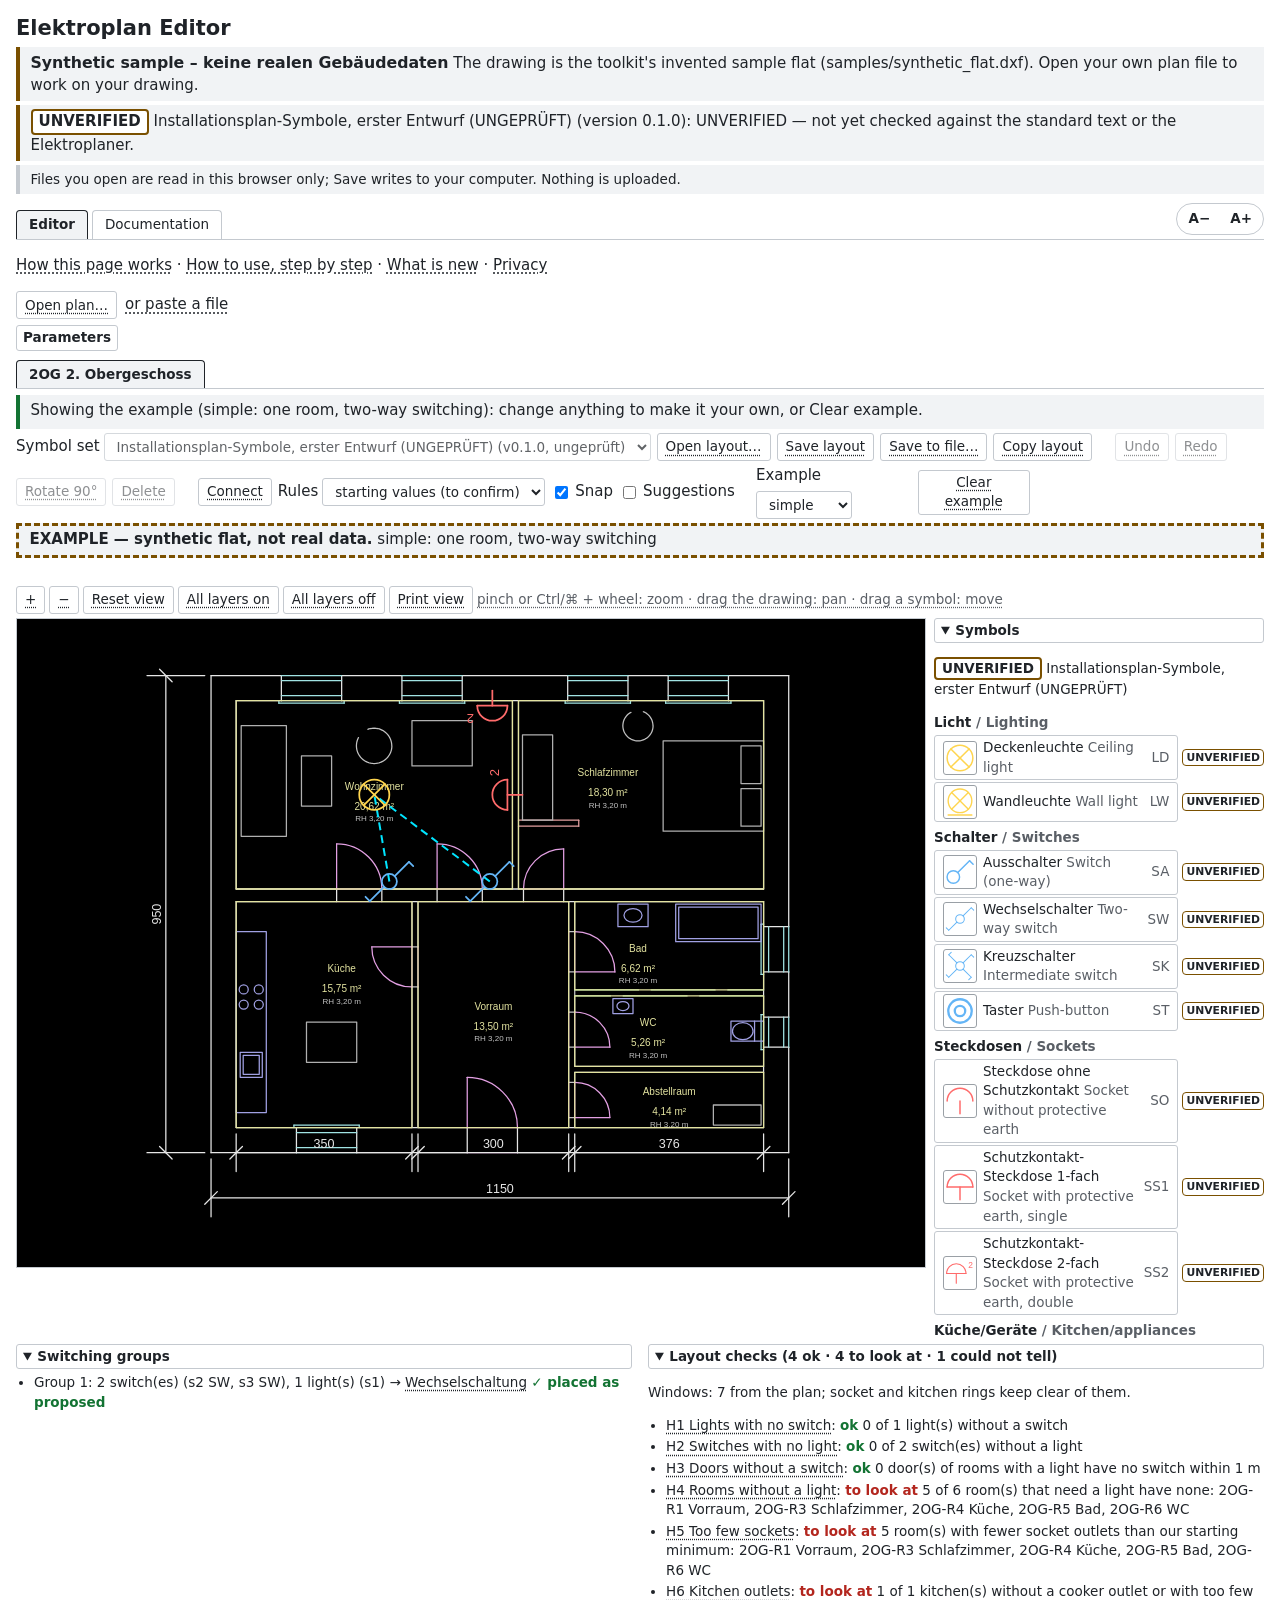
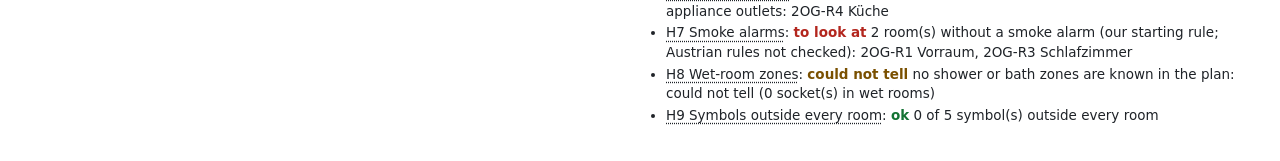
==== commit eaa20b55: "Step 4: layout checks H1-H9 and the Elektro DXF export - Layout checks panel per storey (vpt/el_chec" ====
--- a/site/index.html
+++ b/site/index.html
@@ -233,7 +233,7 @@
 </style>
 </head>
 <body>
-<div class="vpt" id="vpt" data-variant="pages"><header class="vpt-head"><h1>Elektroplan Editor</h1><p class="vpt-banner vpt-synth" data-banner="synthetic"><b>Synthetic sample – keine realen Gebäudedaten</b> <span>The drawing is the toolkit&#x27;s invented sample flat (samples/synthetic_flat.dxf). Open your own plan file to work on your drawing.</span></p><p class="vpt-banner vpt-own" data-banner="own" hidden></p><p class="el-unv-banner"><span class="tip el-badge" data-tip="&lt;p class=&quot;tip-h&quot;&gt;&lt;b&gt;Installation-plan symbols, first draft (UNVERIFIED), version 0.1.0&lt;/b&gt;&lt;/p&gt;&lt;ul class=&quot;tipl&quot;&gt;&lt;li&gt;&lt;b&gt;UNVERIFIED&lt;/b&gt;: not checked against the standard or Elektroplaner.&lt;/li&gt;&lt;li&gt;&lt;b&gt;Claims&lt;/b&gt; ÖVE/ÖNORM EN 60617; installation OVE E 8101.&lt;/li&gt;&lt;li&gt;&lt;b&gt;Edition&lt;/b&gt;: not checked: …&lt;/li&gt;&lt;li&gt;&lt;b&gt;Ask the Elektroplaner&lt;/b&gt; to confirm before use.&lt;/li&gt;&lt;/ul&gt;&lt;p class=&quot;more&quot;&gt;&lt;a class=&quot;doclink&quot; href=&quot;#doc-el-set-at-iec60617-draft1&quot;&gt;More &amp;rarr;&lt;/a&gt;&lt;/p&gt;">UNVERIFIED</span> Installationsplan-Symbole, erster Entwurf (UNGEPRÜFT) (version 0.1.0): UNVERIFIED — not yet checked against the standard text or the Elektroplaner.</p><p class="vpt-note">Files you open are read in this browser only; Save writes to your computer. Nothing is uploaded.</p></header><div class="vpt-navrow"><div class="vpt-tabs" role="tablist" aria-label="Page"><button type="button" role="tab" id="vpt-tab-editor" aria-controls="vpt-pane-editor" aria-selected="true">Editor</button><button type="button" role="tab" id="vpt-tab-docs" aria-controls="vpt-pane-docs" aria-selected="false" tabindex="-1">Documentation</button></div><span class="fs-toggle" role="group" aria-label="Text size"><button type="button" class="fs-btn" id="vpt-fs-dec" title="Smaller text" aria-label="Smaller text">A−</button><button type="button" class="fs-btn" id="vpt-fs-inc" title="Larger text" aria-label="Larger text">A+</button></span></div><section class="vpt-pane" role="tabpanel" id="vpt-pane-editor" aria-labelledby="vpt-tab-editor"><div class="el-intro"><p><span class="tip" data-tip="&lt;p class=&quot;tip-h&quot;&gt;&lt;b&gt;The electrical editor&lt;/b&gt;&lt;/p&gt;&lt;ul class=&quot;tipl&quot;&gt;&lt;li&gt;&lt;b&gt;Drag symbols&lt;/b&gt; onto the drawing.&lt;/li&gt;&lt;li&gt;&lt;b&gt;Rings&lt;/b&gt; are suggestions: they do not print.&lt;/li&gt;&lt;li&gt;&lt;b&gt;Connect&lt;/b&gt;: click a switch, then its lights.&lt;/li&gt;&lt;li&gt;&lt;b&gt;Save or copy&lt;/b&gt; the layout to keep it.&lt;/li&gt;&lt;/ul&gt;&lt;p class=&quot;more&quot;&gt;&lt;a class=&quot;doclink&quot; href=&quot;#doc-el-howto&quot;&gt;More &amp;rarr;&lt;/a&gt;&lt;/p&gt;">How this page works</span> · <span class="tip" data-tip="&lt;p class=&quot;tip-h&quot;&gt;&lt;b&gt;How to use the editor&lt;/b&gt;&lt;/p&gt;&lt;ul class=&quot;tipl&quot;&gt;&lt;li&gt;&lt;b&gt;Step by step&lt;/b&gt;: place, connect, keep, print.&lt;/li&gt;&lt;li&gt;Every button and mode explained.&lt;/li&gt;&lt;/ul&gt;&lt;p class=&quot;more&quot;&gt;&lt;a class=&quot;doclink&quot; href=&quot;#doc-el-howto&quot;&gt;More &amp;rarr;&lt;/a&gt;&lt;/p&gt;">How to use, step by step</span> · <span class="tip" data-tip="&lt;p class=&quot;tip-h&quot;&gt;&lt;b&gt;What&amp;#x27;s new&lt;/b&gt;&lt;/p&gt;&lt;ul class=&quot;tipl&quot;&gt;&lt;li&gt;&lt;b&gt;Documentation&lt;/b&gt; in tabs, short bullets.&lt;/li&gt;&lt;li&gt;&lt;b&gt;Parameters&lt;/b&gt; in readable tables.&lt;/li&gt;&lt;li&gt;&lt;b&gt;Print view&lt;/b&gt; warns about unplaced symbols.&lt;/li&gt;&lt;/ul&gt;&lt;p class=&quot;more&quot;&gt;&lt;a class=&quot;doclink&quot; href=&quot;#doc-el-whatsnew&quot;&gt;More &amp;rarr;&lt;/a&gt;&lt;/p&gt;">What is new</span> · <span class="tip" data-tip="&lt;p class=&quot;tip-h&quot;&gt;&lt;b&gt;Privacy: your drawing stays on your computer&lt;/b&gt;&lt;/p&gt;&lt;ul class=&quot;tipl&quot;&gt;&lt;li&gt;&lt;b&gt;One self-contained page&lt;/b&gt;: nothing loaded from elsewhere.&lt;/li&gt;&lt;li&gt;&lt;b&gt;Your files&lt;/b&gt; are read in this browser only.&lt;/li&gt;&lt;/ul&gt;&lt;p class=&quot;more&quot;&gt;&lt;a class=&quot;doclink&quot; href=&quot;#doc-el-privacy&quot;&gt;More &amp;rarr;&lt;/a&gt;&lt;/p&gt;">Privacy</span></p></div><div class="vpt-filebar"><button type="button" class="tip" data-vpt="open-plan" data-tip="&lt;p class=&quot;tip-h&quot;&gt;&lt;b&gt;Open plan&lt;/b&gt;&lt;/p&gt;&lt;ul class=&quot;tipl&quot;&gt;&lt;li&gt;&lt;b&gt;Opens a plan file&lt;/b&gt; from tools/export_plan.py.&lt;/li&gt;&lt;li&gt;&lt;b&gt;Read in this browser&lt;/b&gt; only: nothing is uploaded.&lt;/li&gt;&lt;li&gt;&lt;b&gt;Checked first&lt;/b&gt;: opened, or refused with why.&lt;/li&gt;&lt;/ul&gt;&lt;p class=&quot;more&quot;&gt;&lt;a class=&quot;doclink&quot; href=&quot;#doc-el-howto-plan&quot;&gt;More &amp;rarr;&lt;/a&gt;&lt;/p&gt;">Open plan…</button> <span class="tip" data-tip="&lt;p class=&quot;tip-h&quot;&gt;&lt;b&gt;Paste a file&lt;/b&gt;&lt;/p&gt;&lt;ul class=&quot;tipl&quot;&gt;&lt;li&gt;&lt;b&gt;Paste&lt;/b&gt; a plan, layout or parameter file&amp;#x27;s text.&lt;/li&gt;&lt;li&gt;Opened with the &lt;b&gt;same checks&lt;/b&gt; as a file.&lt;/li&gt;&lt;/ul&gt;&lt;p class=&quot;more&quot;&gt;&lt;a class=&quot;doclink&quot; href=&quot;#doc-el-howto-plan&quot;&gt;More &amp;rarr;&lt;/a&gt;&lt;/p&gt;">or paste a file</span><input type="file" class="vpt-plan-file" accept=".json,application/json" hidden aria-label="Open a plan file"><p class="vpt-status el-status" role="status" aria-live="polite"></p></div><details class="el-params"><summary class="tip" data-tip="&lt;p class=&quot;tip-h&quot;&gt;&lt;b&gt;Parameters (one file)&lt;/b&gt;&lt;/p&gt;&lt;ul class=&quot;tipl&quot;&gt;&lt;li&gt;&lt;b&gt;Every tunable value&lt;/b&gt; in one file.&lt;/li&gt;&lt;li&gt;&lt;b&gt;Live&lt;/b&gt;: changes the page now.&lt;/li&gt;&lt;li&gt;&lt;b&gt;Needs re-export&lt;/b&gt;: after exporting the plan again.&lt;/li&gt;&lt;li&gt;&lt;b&gt;Copy&lt;/b&gt;, save or load the file.&lt;/li&gt;&lt;/ul&gt;&lt;p class=&quot;more&quot;&gt;&lt;a class=&quot;doclink&quot; href=&quot;#doc-el-howto-params&quot;&gt;More &amp;rarr;&lt;/a&gt;&lt;/p&gt;">Parameters</summary><p class="el-params-status el-status" role="status" aria-live="polite"></p><div class="el-params-bar"><button type="button" class="tip" data-pact="copy" data-tip="&lt;p class=&quot;tip-h&quot;&gt;&lt;b&gt;Copy parameters&lt;/b&gt;&lt;/p&gt;&lt;ul class=&quot;tipl&quot;&gt;&lt;li&gt;&lt;b&gt;Copies the parameters&amp;#x27; text&lt;/b&gt; to the clipboard.&lt;/li&gt;&lt;/ul&gt;&lt;p class=&quot;more&quot;&gt;&lt;a class=&quot;doclink&quot; href=&quot;#doc-el-howto-params&quot;&gt;More &amp;rarr;&lt;/a&gt;&lt;/p&gt;">Copy parameters</button><button type="button" class="tip" data-pact="save" data-tip="&lt;p class=&quot;tip-h&quot;&gt;&lt;b&gt;Save parameters&lt;/b&gt;&lt;/p&gt;&lt;ul class=&quot;tipl&quot;&gt;&lt;li&gt;&lt;b&gt;Downloads&lt;/b&gt; el_parameters.json.&lt;/li&gt;&lt;li&gt;&lt;b&gt;Export the plan again&lt;/b&gt; with it for the suggestions.&lt;/li&gt;&lt;/ul&gt;&lt;p class=&quot;more&quot;&gt;&lt;a class=&quot;doclink&quot; href=&quot;#doc-el-howto-params&quot;&gt;More &amp;rarr;&lt;/a&gt;&lt;/p&gt;">Save parameters</button><button type="button" class="tip" data-pact="save-in-place" data-tip="&lt;p class=&quot;tip-h&quot;&gt;&lt;b&gt;Save parameters&lt;/b&gt;&lt;/p&gt;&lt;ul class=&quot;tipl&quot;&gt;&lt;li&gt;&lt;b&gt;Downloads&lt;/b&gt; el_parameters.json.&lt;/li&gt;&lt;li&gt;&lt;b&gt;Export the plan again&lt;/b&gt; with it for the suggestions.&lt;/li&gt;&lt;/ul&gt;&lt;p class=&quot;more&quot;&gt;&lt;a class=&quot;doclink&quot; href=&quot;#doc-el-howto-params&quot;&gt;More &amp;rarr;&lt;/a&gt;&lt;/p&gt;">Save to file…</button><button type="button" class="tip" data-pact="load" data-tip="&lt;p class=&quot;tip-h&quot;&gt;&lt;b&gt;Load parameters&lt;/b&gt;&lt;/p&gt;&lt;ul class=&quot;tipl&quot;&gt;&lt;li&gt;&lt;b&gt;Checks the file&lt;/b&gt; first: loaded or refused.&lt;/li&gt;&lt;li&gt;&lt;b&gt;Refused&lt;/b&gt;: another page&amp;#x27;s, invalid, or poor contrast.&lt;/li&gt;&lt;/ul&gt;&lt;p class=&quot;more&quot;&gt;&lt;a class=&quot;doclink&quot; href=&quot;#doc-el-howto-params&quot;&gt;More &amp;rarr;&lt;/a&gt;&lt;/p&gt;">Load parameters…</button><button type="button" class="tip" data-pact="reset" data-tip="&lt;p class=&quot;tip-h&quot;&gt;&lt;b&gt;Reset parameters&lt;/b&gt;&lt;/p&gt;&lt;ul class=&quot;tipl&quot;&gt;&lt;li&gt;&lt;b&gt;Back to the page&amp;#x27;s own&lt;/b&gt; parameters.&lt;/li&gt;&lt;/ul&gt;&lt;p class=&quot;more&quot;&gt;&lt;a class=&quot;doclink&quot; href=&quot;#doc-el-howto-params&quot;&gt;More &amp;rarr;&lt;/a&gt;&lt;/p&gt;">Reset to the page's file</button></div><div class="callout"><ul class="bl"><li><b>Live</b>: changes the page now.</li><li><b>Needs re-export</b>: the suggestion geometry and the examples are computed when <b>tools/export_plan.py</b> exports the plan file.</li><li>Changing those here is <b>saved with the parameters</b>, but takes effect only <b>after re-exporting</b>.</li></ul></div><div class="el-params-body"></div><input type="file" class="el-params-file" accept=".json,application/json" hidden aria-label="Load a parameter file"></details><div class="el-storey-tabs" role="tablist" aria-label="Storeys"></div><div class="el-storeys"></div><template id="el-page-tpl"><div class="el-page" role="tabpanel"><p class="el-status" role="status" aria-live="polite"></p><div class="el-bar" role="toolbar" aria-label="Electrical plan"><label class="tip el-set-wrap" data-tip="&lt;p class=&quot;tip-h&quot;&gt;&lt;b&gt;Symbol set&lt;/b&gt;&lt;/p&gt;&lt;ul class=&quot;tipl&quot;&gt;&lt;li&gt;&lt;b&gt;Which symbol set&lt;/b&gt; the palette offers.&lt;/li&gt;&lt;li&gt;One set so far: &lt;b&gt;UNVERIFIED&lt;/b&gt;.&lt;/li&gt;&lt;/ul&gt;&lt;p class=&quot;more&quot;&gt;&lt;a class=&quot;doclink&quot; href=&quot;#doc-el-set&quot;&gt;More &amp;rarr;&lt;/a&gt;&lt;/p&gt;">Symbol set <select class="el-set"><option value="at-iec60617-draft1" selected>Installationsplan-Symbole, erster Entwurf (UNGEPRÜFT) (v0.1.0, ungeprüft)</option></select></label><button type="button" class="tip" data-el="open" data-tip="&lt;p class=&quot;tip-h&quot;&gt;&lt;b&gt;Open layout&lt;/b&gt;&lt;/p&gt;&lt;ul class=&quot;tipl&quot;&gt;&lt;li&gt;&lt;b&gt;Opens a layout&lt;/b&gt; (file or paste), checked first.&lt;/li&gt;&lt;li&gt;&lt;b&gt;Same drawing and storey&lt;/b&gt;: opened.&lt;/li&gt;&lt;li&gt;&lt;b&gt;Other drawing or storey, or unreadable&lt;/b&gt;: refused, with why.&lt;/li&gt;&lt;/ul&gt;&lt;p class=&quot;more&quot;&gt;&lt;a class=&quot;doclink&quot; href=&quot;#doc-el-howto-files&quot;&gt;More &amp;rarr;&lt;/a&gt;&lt;/p&gt;">Open layout…</button><button type="button" class="tip" data-el="save" data-tip="&lt;p class=&quot;tip-h&quot;&gt;&lt;b&gt;Save layout&lt;/b&gt;&lt;/p&gt;&lt;ul class=&quot;tipl&quot;&gt;&lt;li&gt;&lt;b&gt;Downloads&lt;/b&gt; &amp;lt;drawing&amp;gt;__&amp;lt;storey&amp;gt;.electrical.json.&lt;/li&gt;&lt;li&gt;Holds symbols, links, rule set, checksum.&lt;/li&gt;&lt;li&gt;&lt;b&gt;Nothing leaves&lt;/b&gt; your computer.&lt;/li&gt;&lt;/ul&gt;&lt;p class=&quot;more&quot;&gt;&lt;a class=&quot;doclink&quot; href=&quot;#doc-el-howto-files&quot;&gt;More &amp;rarr;&lt;/a&gt;&lt;/p&gt;">Save layout</button><button type="button" class="tip" data-el="save-in-place" data-tip="&lt;p class=&quot;tip-h&quot;&gt;&lt;b&gt;Save to file (Chrome)&lt;/b&gt;&lt;/p&gt;&lt;ul class=&quot;tipl&quot;&gt;&lt;li&gt;&lt;b&gt;Chrome / Edge&lt;/b&gt;: saves back into the same file.&lt;/li&gt;&lt;li&gt;First click asks &lt;b&gt;where to save&lt;/b&gt;.&lt;/li&gt;&lt;/ul&gt;&lt;p class=&quot;more&quot;&gt;&lt;a class=&quot;doclink&quot; href=&quot;#doc-el-howto-files&quot;&gt;More &amp;rarr;&lt;/a&gt;&lt;/p&gt;" hidden>Save to file…</button><button type="button" class="tip" data-el="copy" data-tip="&lt;p class=&quot;tip-h&quot;&gt;&lt;b&gt;Copy layout&lt;/b&gt;&lt;/p&gt;&lt;ul class=&quot;tipl&quot;&gt;&lt;li&gt;&lt;b&gt;Copies the layout&amp;#x27;s text&lt;/b&gt; to the clipboard.&lt;/li&gt;&lt;li&gt;&lt;b&gt;No clipboard&lt;/b&gt;: the text is shown, selected.&lt;/li&gt;&lt;/ul&gt;&lt;p class=&quot;more&quot;&gt;&lt;a class=&quot;doclink&quot; href=&quot;#doc-el-howto-files&quot;&gt;More &amp;rarr;&lt;/a&gt;&lt;/p&gt;">Copy layout</button><span class="el-sep"></span><button type="button" class="tip" data-el="undo" data-tip="&lt;p class=&quot;tip-h&quot;&gt;&lt;b&gt;Undo / Redo&lt;/b&gt;&lt;/p&gt;&lt;ul class=&quot;tipl&quot;&gt;&lt;li&gt;&lt;b&gt;Undo / Redo&lt;/b&gt; every change: place, move, connect, apply.&lt;/li&gt;&lt;li&gt;&lt;b&gt;Keys&lt;/b&gt;: Ctrl/⌘ + Z, Ctrl/⌘ + Shift + Z.&lt;/li&gt;&lt;/ul&gt;&lt;p class=&quot;more&quot;&gt;&lt;a class=&quot;doclink&quot; href=&quot;#doc-el-howto-edit&quot;&gt;More &amp;rarr;&lt;/a&gt;&lt;/p&gt;" disabled>Undo</button><button type="button" class="tip" data-el="redo" data-tip="&lt;p class=&quot;tip-h&quot;&gt;&lt;b&gt;Undo / Redo&lt;/b&gt;&lt;/p&gt;&lt;ul class=&quot;tipl&quot;&gt;&lt;li&gt;&lt;b&gt;Undo / Redo&lt;/b&gt; every change: place, move, connect, apply.&lt;/li&gt;&lt;li&gt;&lt;b&gt;Keys&lt;/b&gt;: Ctrl/⌘ + Z, Ctrl/⌘ + Shift + Z.&lt;/li&gt;&lt;/ul&gt;&lt;p class=&quot;more&quot;&gt;&lt;a class=&quot;doclink&quot; href=&quot;#doc-el-howto-edit&quot;&gt;More &amp;rarr;&lt;/a&gt;&lt;/p&gt;" disabled>Redo</button><button type="button" class="tip" data-el="rotate" data-tip="&lt;p class=&quot;tip-h&quot;&gt;&lt;b&gt;Rotate 90°&lt;/b&gt;&lt;/p&gt;&lt;ul class=&quot;tipl&quot;&gt;&lt;li&gt;&lt;b&gt;Turns the selected symbol 90°&lt;/b&gt; (key &lt;b&gt;R&lt;/b&gt;).&lt;/li&gt;&lt;li&gt;A socket&amp;#x27;s stem points &lt;b&gt;to its wall&lt;/b&gt;.&lt;/li&gt;&lt;/ul&gt;&lt;p class=&quot;more&quot;&gt;&lt;a class=&quot;doclink&quot; href=&quot;#doc-el-howto-edit&quot;&gt;More &amp;rarr;&lt;/a&gt;&lt;/p&gt;" disabled>Rotate 90°</button><button type="button" class="tip" data-el="delete" data-tip="&lt;p class=&quot;tip-h&quot;&gt;&lt;b&gt;Delete&lt;/b&gt;&lt;/p&gt;&lt;ul class=&quot;tipl&quot;&gt;&lt;li&gt;&lt;b&gt;Deletes&lt;/b&gt; the selected symbol (with its links) or link.&lt;/li&gt;&lt;li&gt;&lt;b&gt;Keys&lt;/b&gt;: Delete or Backspace; &lt;b&gt;Undo&lt;/b&gt; restores.&lt;/li&gt;&lt;/ul&gt;&lt;p class=&quot;more&quot;&gt;&lt;a class=&quot;doclink&quot; href=&quot;#doc-el-howto-edit&quot;&gt;More &amp;rarr;&lt;/a&gt;&lt;/p&gt;" disabled>Delete</button><button type="button" class="tip" data-el="discard" data-tip="&lt;p class=&quot;tip-h&quot;&gt;&lt;b&gt;Draft in this browser&lt;/b&gt;&lt;/p&gt;&lt;ul class=&quot;tipl&quot;&gt;&lt;li&gt;&lt;b&gt;Draft kept&lt;/b&gt; in this browser after every change.&lt;/li&gt;&lt;li&gt;&lt;b&gt;Not a file&lt;/b&gt;: save or copy the layout.&lt;/li&gt;&lt;li&gt;&lt;b&gt;Discard draft&lt;/b&gt; clears the tab.&lt;/li&gt;&lt;/ul&gt;&lt;p class=&quot;more&quot;&gt;&lt;a class=&quot;doclink&quot; href=&quot;#doc-el-howto-files&quot;&gt;More &amp;rarr;&lt;/a&gt;&lt;/p&gt;" hidden>Discard draft</button><span class="el-sep"></span><button type="button" class="tip" data-el="connect" data-tip="&lt;p class=&quot;tip-h&quot;&gt;&lt;b&gt;Connect (switch to light)&lt;/b&gt;&lt;/p&gt;&lt;ul class=&quot;tipl&quot;&gt;&lt;li&gt;&lt;b&gt;Connect mode&lt;/b&gt; on/off.&lt;/li&gt;&lt;li&gt;&lt;b&gt;Click a switch&lt;/b&gt;: the lights it may control turn green.&lt;/li&gt;&lt;li&gt;&lt;b&gt;Click each light&lt;/b&gt;: a dashed link is drawn.&lt;/li&gt;&lt;li&gt;&lt;b&gt;Escape&lt;/b&gt; stops; another switch starts again.&lt;/li&gt;&lt;/ul&gt;&lt;p class=&quot;more&quot;&gt;&lt;a class=&quot;doclink&quot; href=&quot;#doc-el-howto-connect&quot;&gt;More &amp;rarr;&lt;/a&gt;&lt;/p&gt;" aria-pressed="false">Connect</button><label class="tip el-rules-wrap" data-tip="&lt;p class=&quot;tip-h&quot;&gt;&lt;b&gt;Placement rule set&lt;/b&gt;&lt;/p&gt;&lt;ul class=&quot;tipl&quot;&gt;&lt;li&gt;&lt;b&gt;Starting values (to confirm)&lt;/b&gt;: our values, default.&lt;/li&gt;&lt;li&gt;&lt;b&gt;Elektroplaner values&lt;/b&gt;: empty until provided.&lt;/li&gt;&lt;li&gt;Saved in the &lt;b&gt;layout file&lt;/b&gt;.&lt;/li&gt;&lt;/ul&gt;&lt;p class=&quot;more&quot;&gt;&lt;a class=&quot;doclink&quot; href=&quot;#doc-el-howto-snap&quot;&gt;More &amp;rarr;&lt;/a&gt;&lt;/p&gt;">Rules <select class="el-rules"><option value="starting" selected>starting values (to confirm)</option><option value="elektroplaner">Elektroplaner values</option></select></label><label class="tip el-snap-wrap" data-tip="&lt;p class=&quot;tip-h&quot;&gt;&lt;b&gt;Snap to suggestions&lt;/b&gt;&lt;/p&gt;&lt;ul class=&quot;tipl&quot;&gt;&lt;li&gt;&lt;b&gt;On&lt;/b&gt;: let go near a suggestion → lands on it.&lt;/li&gt;&lt;li&gt;&lt;b&gt;Off&lt;/b&gt;, or hold &lt;b&gt;Alt/Option&lt;/b&gt;: lands where you let go.&lt;/li&gt;&lt;/ul&gt;&lt;p class=&quot;more&quot;&gt;&lt;a class=&quot;doclink&quot; href=&quot;#doc-el-howto-snap&quot;&gt;More &amp;rarr;&lt;/a&gt;&lt;/p&gt;"><input type="checkbox" class="el-snap" checked> Snap</label><label class="tip el-sugall-wrap" data-tip="&lt;p class=&quot;tip-h&quot;&gt;&lt;b&gt;Suggestions (show all)&lt;/b&gt;&lt;/p&gt;&lt;ul class=&quot;tipl&quot;&gt;&lt;li&gt;&lt;b&gt;Shows every suggestion&lt;/b&gt; of the rule set.&lt;/li&gt;&lt;li&gt;&lt;b&gt;Colour&lt;/b&gt; = the symbol category it is for.&lt;/li&gt;&lt;li&gt;&lt;b&gt;Not placed&lt;/b&gt;: rings do not print.&lt;/li&gt;&lt;/ul&gt;&lt;p class=&quot;more&quot;&gt;&lt;a class=&quot;doclink&quot; href=&quot;#doc-el-suggestions&quot;&gt;More &amp;rarr;&lt;/a&gt;&lt;/p&gt;"><input type="checkbox" class="el-sugall"> Suggestions</label><span class="el-example-ctl" hidden><span class="el-sep"></span><label class="tip el-example-wrap" data-tip="&lt;p class=&quot;tip-h&quot;&gt;&lt;b&gt;Examples (simple, complex)&lt;/b&gt;&lt;/p&gt;&lt;ul class=&quot;tipl&quot;&gt;&lt;li&gt;&lt;b&gt;Simple&lt;/b&gt;: one room, two-way switching, two sockets.&lt;/li&gt;&lt;li&gt;&lt;b&gt;Complex&lt;/b&gt;: the whole storey.&lt;/li&gt;&lt;li&gt;&lt;b&gt;Generated&lt;/b&gt; from the rooms, doors and suggestions.&lt;/li&gt;&lt;li&gt;&lt;b&gt;Change anything&lt;/b&gt;: it becomes your own layout.&lt;/li&gt;&lt;/ul&gt;&lt;p class=&quot;more&quot;&gt;&lt;a class=&quot;doclink&quot; href=&quot;#doc-el-howto-example&quot;&gt;More &amp;rarr;&lt;/a&gt;&lt;/p&gt;">Example <select class="el-example"><option value="none">none</option><option value="simple">simple</option><option value="complex">complex</option></select></label><button type="button" class="tip" data-el="example-clear" data-tip="&lt;p class=&quot;tip-h&quot;&gt;&lt;b&gt;Clear example&lt;/b&gt;&lt;/p&gt;&lt;ul class=&quot;tipl&quot;&gt;&lt;li&gt;&lt;b&gt;Removes the example&lt;/b&gt;: start from an empty storey.&lt;/li&gt;&lt;/ul&gt;&lt;p class=&quot;more&quot;&gt;&lt;a class=&quot;doclink&quot; href=&quot;#doc-el-howto-example&quot;&gt;More &amp;rarr;&lt;/a&gt;&lt;/p&gt;">Clear example</button></span></div><p class="el-example-banner" hidden><b class="el-example-text"></b> <span class="el-example-which"></span></p><p class="el-info" aria-live="polite"></p><div class="el-view" role="group" aria-label="Electrical plan" tabindex="0"><div class="dwg-tools"><button type="button" class="tip" data-act="in" aria-label="Zoom in" data-tip="&lt;p class=&quot;tip-h&quot;&gt;&lt;b&gt;Zoom in (+)&lt;/b&gt;&lt;/p&gt;&lt;ul class=&quot;tipl&quot;&gt;&lt;li&gt;&lt;b&gt;Zooms in&lt;/b&gt; on the centre.&lt;/li&gt;&lt;li&gt;&lt;b&gt;Around the pointer&lt;/b&gt;: pinch, or Ctrl/⌘ + wheel.&lt;/li&gt;&lt;/ul&gt;&lt;p class=&quot;more&quot;&gt;&lt;a class=&quot;doclink&quot; href=&quot;#doc-control-in&quot;&gt;More &amp;rarr;&lt;/a&gt;&lt;/p&gt;">+</button><button type="button" class="tip" data-act="out" aria-label="Zoom out" data-tip="&lt;p class=&quot;tip-h&quot;&gt;&lt;b&gt;Zoom out (−)&lt;/b&gt;&lt;/p&gt;&lt;ul class=&quot;tipl&quot;&gt;&lt;li&gt;&lt;b&gt;Zooms out&lt;/b&gt; from the centre.&lt;/li&gt;&lt;li&gt;&lt;b&gt;Around the pointer&lt;/b&gt;: pinch, or Ctrl/⌘ + wheel.&lt;/li&gt;&lt;/ul&gt;&lt;p class=&quot;more&quot;&gt;&lt;a class=&quot;doclink&quot; href=&quot;#doc-control-out&quot;&gt;More &amp;rarr;&lt;/a&gt;&lt;/p&gt;">&minus;</button><button type="button" class="tip" data-act="reset" data-tip="&lt;p class=&quot;tip-h&quot;&gt;&lt;b&gt;Reset view&lt;/b&gt;&lt;/p&gt;&lt;ul class=&quot;tipl&quot;&gt;&lt;li&gt;&lt;b&gt;Back to the whole storey&lt;/b&gt;.&lt;/li&gt;&lt;li&gt;Layer ticks stay as they are.&lt;/li&gt;&lt;/ul&gt;&lt;p class=&quot;more&quot;&gt;&lt;a class=&quot;doclink&quot; href=&quot;#doc-control-reset&quot;&gt;More &amp;rarr;&lt;/a&gt;&lt;/p&gt;">Reset view</button><button type="button" class="tip" data-act="all-on" data-tip="&lt;p class=&quot;tip-h&quot;&gt;&lt;b&gt;All layers on&lt;/b&gt;&lt;/p&gt;&lt;ul class=&quot;tipl&quot;&gt;&lt;li&gt;&lt;b&gt;Ticks every drawing layer&lt;/b&gt;, also those off in the DXF.&lt;/li&gt;&lt;/ul&gt;&lt;p class=&quot;more&quot;&gt;&lt;a class=&quot;doclink&quot; href=&quot;#doc-control-all-on&quot;&gt;More &amp;rarr;&lt;/a&gt;&lt;/p&gt;">All layers on</button><button type="button" class="tip" data-act="all-off" data-tip="&lt;p class=&quot;tip-h&quot;&gt;&lt;b&gt;All layers off&lt;/b&gt;&lt;/p&gt;&lt;ul class=&quot;tipl&quot;&gt;&lt;li&gt;&lt;b&gt;Unticks every drawing layer&lt;/b&gt;; then tick only what you want.&lt;/li&gt;&lt;/ul&gt;&lt;p class=&quot;more&quot;&gt;&lt;a class=&quot;doclink&quot; href=&quot;#doc-control-all-off&quot;&gt;More &amp;rarr;&lt;/a&gt;&lt;/p&gt;">All layers off</button><button type="button" class="tip" data-act="print" data-tip="&lt;p class=&quot;tip-h&quot;&gt;&lt;b&gt;Print view&lt;/b&gt;&lt;/p&gt;&lt;ul class=&quot;tipl&quot;&gt;&lt;li&gt;&lt;b&gt;Only placed symbols&lt;/b&gt; print; rings do not.&lt;/li&gt;&lt;li&gt;&lt;b&gt;Print view&lt;/b&gt; → Fit storey or Current view.&lt;/li&gt;&lt;li&gt;&lt;b&gt;⌘P / Ctrl+P&lt;/b&gt; → Save as PDF, &lt;b&gt;A3 landscape&lt;/b&gt;.&lt;/li&gt;&lt;li&gt;&lt;b&gt;Margins&lt;/b&gt; none, &lt;b&gt;background graphics&lt;/b&gt; on.&lt;/li&gt;&lt;/ul&gt;&lt;p class=&quot;more&quot;&gt;&lt;a class=&quot;doclink&quot; href=&quot;#doc-control-print&quot;&gt;More &amp;rarr;&lt;/a&gt;&lt;/p&gt;">Print view</button><span class="tip dwg-hint" data-tip="&lt;p class=&quot;tip-h&quot;&gt;&lt;b&gt;Pan and zoom&lt;/b&gt;&lt;/p&gt;&lt;ul class=&quot;tipl&quot;&gt;&lt;li&gt;&lt;b&gt;Drag&lt;/b&gt; the empty drawing to move it.&lt;/li&gt;&lt;li&gt;&lt;b&gt;Pinch&lt;/b&gt; or &lt;b&gt;Ctrl/⌘ + wheel&lt;/b&gt; zooms at the pointer.&lt;/li&gt;&lt;li&gt;&lt;b&gt;Plain wheel&lt;/b&gt; scrolls the page, not the drawing.&lt;/li&gt;&lt;li&gt;&lt;b&gt;Reset view&lt;/b&gt; brings back the whole storey.&lt;/li&gt;&lt;/ul&gt;&lt;p class=&quot;more&quot;&gt;&lt;a class=&quot;doclink&quot; href=&quot;#doc-control-pan&quot;&gt;More &amp;rarr;&lt;/a&gt;&lt;/p&gt;">pinch or Ctrl/⌘ + wheel: zoom · drag the drawing: pan · drag a symbol: move</span></div><div class="dwg-body"><div class="dwg-paper"></div><div class="el-side"><details class="el-palette" open><summary class="tip" data-tip="&lt;p class=&quot;tip-h&quot;&gt;&lt;b&gt;Symbol palette&lt;/b&gt;&lt;/p&gt;&lt;ul class=&quot;tipl&quot;&gt;&lt;li&gt;&lt;b&gt;Drag a symbol&lt;/b&gt; onto the drawing.&lt;/li&gt;&lt;li&gt;&lt;b&gt;Or click it&lt;/b&gt;, then click the drawing.&lt;/li&gt;&lt;li&gt;&lt;b&gt;Picking alone&lt;/b&gt; places nothing; &lt;b&gt;Escape&lt;/b&gt; cancels.&lt;/li&gt;&lt;/ul&gt;&lt;p class=&quot;more&quot;&gt;&lt;a class=&quot;doclink&quot; href=&quot;#doc-el-howto-place&quot;&gt;More &amp;rarr;&lt;/a&gt;&lt;/p&gt;">Symbols</summary><div class="el-pal-set" data-set="at-iec60617-draft1"><p class="el-unv-line"><span class="tip el-badge" data-tip="&lt;p class=&quot;tip-h&quot;&gt;&lt;b&gt;Installation-plan symbols, first draft (UNVERIFIED), version 0.1.0&lt;/b&gt;&lt;/p&gt;&lt;ul class=&quot;tipl&quot;&gt;&lt;li&gt;&lt;b&gt;UNVERIFIED&lt;/b&gt;: not checked against the standard or Elektroplaner.&lt;/li&gt;&lt;li&gt;&lt;b&gt;Claims&lt;/b&gt; ÖVE/ÖNORM EN 60617; installation OVE E 8101.&lt;/li&gt;&lt;li&gt;&lt;b&gt;Edition&lt;/b&gt;: not checked: …&lt;/li&gt;&lt;li&gt;&lt;b&gt;Ask the Elektroplaner&lt;/b&gt; to confirm before use.&lt;/li&gt;&lt;/ul&gt;&lt;p class=&quot;more&quot;&gt;&lt;a class=&quot;doclink&quot; href=&quot;#doc-el-set-at-iec60617-draft1&quot;&gt;More &amp;rarr;&lt;/a&gt;&lt;/p&gt;">UNVERIFIED</span> Installationsplan-Symbole, erster Entwurf (UNGEPRÜFT)</p><div class="el-cat"><p class="el-cat-h">Licht <span class="el-en">/ Lighting</span></p><ul class="el-syms"><li><button type="button" class="el-sym-btn" data-code="LD" data-set="at-iec60617-draft1" aria-pressed="false"><span class="el-chip"><svg class="el-prev" viewBox="-3.5 -3.5 7 7" width="30" height="30" aria-hidden="true" focusable="false"><g class="el-symg el-c-licht" fill="none" stroke="#7a5200" color="#7a5200" stroke-width="0.35" stroke-linecap="round"><circle cx="0" cy="0" r="3"/><line x1="-2.12" y1="-2.12" x2="2.12" y2="2.12"/><line x1="-2.12" y1="2.12" x2="2.12" y2="-2.12"/></g></svg></span><span class="el-names"><span class="el-de">Deckenleuchte</span> <span class="el-en">Ceiling light</span></span><span class="el-code">LD</span></button><span class="tip el-badge el-badge-s" data-code="LD" data-tip="&lt;p class=&quot;tip-h&quot;&gt;&lt;b&gt;LD Deckenleuchte / Ceiling light&lt;/b&gt;&lt;/p&gt;&lt;ul class=&quot;tipl&quot;&gt;&lt;li&gt;&lt;b&gt;Layer&lt;/b&gt;: Elektro – Licht&lt;/li&gt;&lt;li&gt;&lt;b&gt;May be connected to&lt;/b&gt;: SA, SW, SK, ST&lt;/li&gt;&lt;li&gt;&lt;b&gt;UNVERIFIED&lt;/b&gt;: drawn by us, not checked against the standard.&lt;/li&gt;&lt;/ul&gt;&lt;p class=&quot;more&quot;&gt;&lt;a class=&quot;doclink&quot; href=&quot;#doc-el-sym-at-iec60617-draft1-ld&quot;&gt;More &amp;rarr;&lt;/a&gt;&lt;/p&gt;">UNVERIFIED</span></li><li><button type="button" class="el-sym-btn" data-code="LW" data-set="at-iec60617-draft1" aria-pressed="false"><span class="el-chip"><svg class="el-prev" viewBox="-3.8 -3.5 7.6 7.6" width="30" height="30" aria-hidden="true" focusable="false"><g class="el-symg el-c-licht" fill="none" stroke="#7a5200" color="#7a5200" stroke-width="0.35" stroke-linecap="round"><circle cx="0" cy="0" r="3"/><line x1="-2.12" y1="-2.12" x2="2.12" y2="2.12"/><line x1="-2.12" y1="2.12" x2="2.12" y2="-2.12"/><line x1="-3" y1="3.6" x2="3" y2="3.6"/></g></svg></span><span class="el-names"><span class="el-de">Wandleuchte</span> <span class="el-en">Wall light</span></span><span class="el-code">LW</span></button><span class="tip el-badge el-badge-s" data-code="LW" data-tip="&lt;p class=&quot;tip-h&quot;&gt;&lt;b&gt;LW Wandleuchte / Wall light&lt;/b&gt;&lt;/p&gt;&lt;ul class=&quot;tipl&quot;&gt;&lt;li&gt;&lt;b&gt;Layer&lt;/b&gt;: Elektro – Licht&lt;/li&gt;&lt;li&gt;&lt;b&gt;May be connected to&lt;/b&gt;: SA, SW, SK, ST&lt;/li&gt;&lt;li&gt;&lt;b&gt;UNVERIFIED&lt;/b&gt;: drawn by us, not checked against the standard.&lt;/li&gt;&lt;/ul&gt;&lt;p class=&quot;more&quot;&gt;&lt;a class=&quot;doclink&quot; href=&quot;#doc-el-sym-at-iec60617-draft1-lw&quot;&gt;More &amp;rarr;&lt;/a&gt;&lt;/p&gt;">UNVERIFIED</span></li></ul></div><div class="el-cat"><p class="el-cat-h">Schalter <span class="el-en">/ Switches</span></p><ul class="el-syms"><li><button type="button" class="el-sym-btn" data-code="SA" data-set="at-iec60617-draft1" aria-pressed="false"><span class="el-chip"><svg class="el-prev" viewBox="-2 -4.8 7.2 7.2" width="30" height="30" aria-hidden="true" focusable="false"><g class="el-symg el-c-schalter" fill="none" stroke="#1a4f9c" color="#1a4f9c" stroke-width="0.35" stroke-linecap="round"><circle cx="0" cy="0" r="1.5"/><line x1="1.06" y1="-1.06" x2="3.9" y2="-3.9"/><line x1="3.9" y1="-3.9" x2="4.75" y2="-3.05"/></g></svg></span><span class="el-names"><span class="el-de">Ausschalter</span> <span class="el-en">Switch (one-way)</span></span><span class="el-code">SA</span></button><span class="tip el-badge el-badge-s" data-code="SA" data-tip="&lt;p class=&quot;tip-h&quot;&gt;&lt;b&gt;SA Ausschalter / Switch (one-way)&lt;/b&gt;&lt;/p&gt;&lt;ul class=&quot;tipl&quot;&gt;&lt;li&gt;&lt;b&gt;Layer&lt;/b&gt;: Elektro – Schalter&lt;/li&gt;&lt;li&gt;&lt;b&gt;May be connected to&lt;/b&gt;: LD, LW&lt;/li&gt;&lt;li&gt;&lt;b&gt;UNVERIFIED&lt;/b&gt;: drawn by us, not checked against the standard.&lt;/li&gt;&lt;/ul&gt;&lt;p class=&quot;more&quot;&gt;&lt;a class=&quot;doclink&quot; href=&quot;#doc-el-sym-at-iec60617-draft1-sa&quot;&gt;More &amp;rarr;&lt;/a&gt;&lt;/p&gt;">UNVERIFIED</span></li><li><button type="button" class="el-sym-btn" data-code="SW" data-set="at-iec60617-draft1" aria-pressed="false"><span class="el-chip"><svg class="el-prev" viewBox="-5.2 -5.2 10.4 10.4" width="30" height="30" aria-hidden="true" focusable="false"><g class="el-symg el-c-schalter" fill="none" stroke="#1a4f9c" color="#1a4f9c" stroke-width="0.35" stroke-linecap="round"><circle cx="0" cy="0" r="1.5"/><line x1="1.06" y1="-1.06" x2="3.9" y2="-3.9"/><line x1="3.9" y1="-3.9" x2="4.75" y2="-3.05"/><line x1="-1.06" y1="1.06" x2="-3.9" y2="3.9"/><line x1="-3.9" y1="3.9" x2="-4.75" y2="3.05"/></g></svg></span><span class="el-names"><span class="el-de">Wechselschalter</span> <span class="el-en">Two-way switch</span></span><span class="el-code">SW</span></button><span class="tip el-badge el-badge-s" data-code="SW" data-tip="&lt;p class=&quot;tip-h&quot;&gt;&lt;b&gt;SW Wechselschalter / Two-way switch&lt;/b&gt;&lt;/p&gt;&lt;ul class=&quot;tipl&quot;&gt;&lt;li&gt;&lt;b&gt;Layer&lt;/b&gt;: Elektro – Schalter&lt;/li&gt;&lt;li&gt;&lt;b&gt;May be connected to&lt;/b&gt;: LD, LW&lt;/li&gt;&lt;li&gt;&lt;b&gt;UNVERIFIED&lt;/b&gt;: drawn by us, not checked against the standard.&lt;/li&gt;&lt;/ul&gt;&lt;p class=&quot;more&quot;&gt;&lt;a class=&quot;doclink&quot; href=&quot;#doc-el-sym-at-iec60617-draft1-sw&quot;&gt;More &amp;rarr;&lt;/a&gt;&lt;/p&gt;">UNVERIFIED</span></li><li><button type="button" class="el-sym-btn" data-code="SK" data-set="at-iec60617-draft1" aria-pressed="false"><span class="el-chip"><svg class="el-prev" viewBox="-5.2 -5.2 10.4 10.4" width="30" height="30" aria-hidden="true" focusable="false"><g class="el-symg el-c-schalter" fill="none" stroke="#1a4f9c" color="#1a4f9c" stroke-width="0.35" stroke-linecap="round"><circle cx="0" cy="0" r="1.5"/><line x1="1.06" y1="-1.06" x2="3.9" y2="-3.9"/><line x1="3.9" y1="-3.9" x2="4.75" y2="-3.05"/><line x1="-1.06" y1="1.06" x2="-3.9" y2="3.9"/><line x1="-3.9" y1="3.9" x2="-4.75" y2="3.05"/><line x1="-1.06" y1="-1.06" x2="-3.9" y2="-3.9"/><line x1="-3.9" y1="-3.9" x2="-3.05" y2="-4.75"/><line x1="1.06" y1="1.06" x2="3.9" y2="3.9"/><line x1="3.9" y1="3.9" x2="3.05" y2="4.75"/></g></svg></span><span class="el-names"><span class="el-de">Kreuzschalter</span> <span class="el-en">Intermediate switch</span></span><span class="el-code">SK</span></button><span class="tip el-badge el-badge-s" data-code="SK" data-tip="&lt;p class=&quot;tip-h&quot;&gt;&lt;b&gt;SK Kreuzschalter / Intermediate switch&lt;/b&gt;&lt;/p&gt;&lt;ul class=&quot;tipl&quot;&gt;&lt;li&gt;&lt;b&gt;Layer&lt;/b&gt;: Elektro – Schalter&lt;/li&gt;&lt;li&gt;&lt;b&gt;May be connected to&lt;/b&gt;: LD, LW&lt;/li&gt;&lt;li&gt;&lt;b&gt;UNVERIFIED&lt;/b&gt;: drawn by us, not checked against the standard.&lt;/li&gt;&lt;/ul&gt;&lt;p class=&quot;more&quot;&gt;&lt;a class=&quot;doclink&quot; href=&quot;#doc-el-sym-at-iec60617-draft1-sk&quot;&gt;More &amp;rarr;&lt;/a&gt;&lt;/p&gt;">UNVERIFIED</span></li><li><button type="button" class="el-sym-btn" data-code="ST" data-set="at-iec60617-draft1" aria-pressed="false"><span class="el-chip"><svg class="el-prev" viewBox="-2.3 -2.3 4.6 4.6" width="30" height="30" aria-hidden="true" focusable="false"><g class="el-symg el-c-schalter" fill="none" stroke="#1a4f9c" color="#1a4f9c" stroke-width="0.35" stroke-linecap="round"><circle cx="0" cy="0" r="1.8"/><circle cx="0" cy="0" r="0.8"/></g></svg></span><span class="el-names"><span class="el-de">Taster</span> <span class="el-en">Push-button</span></span><span class="el-code">ST</span></button><span class="tip el-badge el-badge-s" data-code="ST" data-tip="&lt;p class=&quot;tip-h&quot;&gt;&lt;b&gt;ST Taster / Push-button&lt;/b&gt;&lt;/p&gt;&lt;ul class=&quot;tipl&quot;&gt;&lt;li&gt;&lt;b&gt;Layer&lt;/b&gt;: Elektro – Schalter&lt;/li&gt;&lt;li&gt;&lt;b&gt;May be connected to&lt;/b&gt;: LD, LW&lt;/li&gt;&lt;li&gt;&lt;b&gt;UNVERIFIED&lt;/b&gt;: drawn by us, not checked against the standard.&lt;/li&gt;&lt;/ul&gt;&lt;p class=&quot;more&quot;&gt;&lt;a class=&quot;doclink&quot; href=&quot;#doc-el-sym-at-iec60617-draft1-st&quot;&gt;More &amp;rarr;&lt;/a&gt;&lt;/p&gt;">UNVERIFIED</span></li></ul></div><div class="el-cat"><p class="el-cat-h">Steckdosen <span class="el-en">/ Sockets</span></p><ul class="el-syms"><li><button type="button" class="el-sym-btn" data-code="SO" data-set="at-iec60617-draft1" aria-pressed="false"><span class="el-chip"><svg class="el-prev" viewBox="-3.5 -3.5 7 7" width="30" height="30" aria-hidden="true" focusable="false"><g class="el-symg el-c-steckdosen" fill="none" stroke="#b0141f" color="#b0141f" stroke-width="0.35" stroke-linecap="round"><path d="M -3 0 A 3 3 0 0 1 3 0"/><line x1="0" y1="0" x2="0" y2="3"/></g></svg></span><span class="el-names"><span class="el-de">Steckdose ohne Schutzkontakt</span> <span class="el-en">Socket without protective earth</span></span><span class="el-code">SO</span></button><span class="tip el-badge el-badge-s" data-code="SO" data-tip="&lt;p class=&quot;tip-h&quot;&gt;&lt;b&gt;SO Steckdose ohne Schutzkontakt / Socket without protective earth&lt;/b&gt;&lt;/p&gt;&lt;ul class=&quot;tipl&quot;&gt;&lt;li&gt;&lt;b&gt;Layer&lt;/b&gt;: Elektro – Steckdosen&lt;/li&gt;&lt;li&gt;&lt;b&gt;May be connected to&lt;/b&gt;: nothing&lt;/li&gt;&lt;li&gt;&lt;b&gt;UNVERIFIED&lt;/b&gt;: drawn by us, not checked against the standard.&lt;/li&gt;&lt;/ul&gt;&lt;p class=&quot;more&quot;&gt;&lt;a class=&quot;doclink&quot; href=&quot;#doc-el-sym-at-iec60617-draft1-so&quot;&gt;More &amp;rarr;&lt;/a&gt;&lt;/p&gt;">UNVERIFIED</span></li><li><button type="button" class="el-sym-btn" data-code="SS1" data-set="at-iec60617-draft1" aria-pressed="false"><span class="el-chip"><svg class="el-prev" viewBox="-3.5 -3.5 7 7" width="30" height="30" aria-hidden="true" focusable="false"><g class="el-symg el-c-steckdosen" fill="none" stroke="#b0141f" color="#b0141f" stroke-width="0.35" stroke-linecap="round"><path d="M -3 0 A 3 3 0 0 1 3 0"/><line x1="-3" y1="0" x2="3" y2="0"/><line x1="0" y1="0" x2="0" y2="3"/></g></svg></span><span class="el-names"><span class="el-de">Schutzkontakt-Steckdose 1-fach</span> <span class="el-en">Socket with protective earth, single</span></span><span class="el-code">SS1</span></button><span class="tip el-badge el-badge-s" data-code="SS1" data-tip="&lt;p class=&quot;tip-h&quot;&gt;&lt;b&gt;SS1 Schutzkontakt-Steckdose 1-fach / Socket with protective earth, single&lt;/b&gt;&lt;/p&gt;&lt;ul class=&quot;tipl&quot;&gt;&lt;li&gt;&lt;b&gt;Layer&lt;/b&gt;: Elektro – Steckdosen&lt;/li&gt;&lt;li&gt;&lt;b&gt;May be connected to&lt;/b&gt;: nothing&lt;/li&gt;&lt;li&gt;&lt;b&gt;UNVERIFIED&lt;/b&gt;: drawn by us, not checked against the standard.&lt;/li&gt;&lt;/ul&gt;&lt;p class=&quot;more&quot;&gt;&lt;a class=&quot;doclink&quot; href=&quot;#doc-el-sym-at-iec60617-draft1-ss1&quot;&gt;More &amp;rarr;&lt;/a&gt;&lt;/p&gt;">UNVERIFIED</span></li><li><button type="button" class="el-sym-btn" data-code="SS2" data-set="at-iec60617-draft1" aria-pressed="false"><span class="el-chip"><svg class="el-prev" viewBox="-3.5 -4.8 9.3 9.3" width="30" height="30" aria-hidden="true" focusable="false"><g class="el-symg el-c-steckdosen" fill="none" stroke="#b0141f" color="#b0141f" stroke-width="0.35" stroke-linecap="round"><path d="M -3 0 A 3 3 0 0 1 3 0"/><line x1="-3" y1="0" x2="3" y2="0"/><line x1="0" y1="0" x2="0" y2="3"/><text x="4.4" y="-1.6" font-size="2.6" text-anchor="middle" fill="currentColor" stroke="none" font-family="sans-serif">2</text></g></svg></span><span class="el-names"><span class="el-de">Schutzkontakt-Steckdose 2-fach</span> <span class="el-en">Socket with protective earth, double</span></span><span class="el-code">SS2</span></button><span class="tip el-badge el-badge-s" data-code="SS2" data-tip="&lt;p class=&quot;tip-h&quot;&gt;&lt;b&gt;SS2 Schutzkontakt-Steckdose 2-fach / Socket with protective earth, double&lt;/b&gt;&lt;/p&gt;&lt;ul class=&quot;tipl&quot;&gt;&lt;li&gt;&lt;b&gt;Layer&lt;/b&gt;: Elektro – Steckdosen&lt;/li&gt;&lt;li&gt;&lt;b&gt;May be connected to&lt;/b&gt;: nothing&lt;/li&gt;&lt;li&gt;&lt;b&gt;UNVERIFIED&lt;/b&gt;: drawn by us, not checked against the standard.&lt;/li&gt;&lt;/ul&gt;&lt;p class=&quot;more&quot;&gt;&lt;a class=&quot;doclink&quot; href=&quot;#doc-el-sym-at-iec60617-draft1-ss2&quot;&gt;More &amp;rarr;&lt;/a&gt;&lt;/p&gt;">UNVERIFIED</span></li></ul></div><div class="el-cat"><p class="el-cat-h">Küche/Geräte <span class="el-en">/ Kitchen/appliances</span></p><ul class="el-syms"><li><button type="button" class="el-sym-btn" data-code="HE" data-set="at-iec60617-draft1" aria-pressed="false"><span class="el-chip"><svg class="el-prev" viewBox="-3.5 -4.45 9.2 9.2" width="30" height="30" aria-hidden="true" focusable="false"><g class="el-symg el-c-kueche" fill="none" stroke="#6d2f86" color="#6d2f86" stroke-width="0.35" stroke-linecap="round"><path d="M -3 0 A 3 3 0 0 1 3 0"/><line x1="-3" y1="0" x2="3" y2="0"/><line x1="0" y1="0" x2="0" y2="3.6"/><line x1="-0.9" y1="1.3" x2="0.9" y2="0.7"/><line x1="-0.9" y1="2.1" x2="0.9" y2="1.5"/><line x1="-0.9" y1="2.9" x2="0.9" y2="2.3"/><text x="4.3" y="-1.6" font-size="2.4" text-anchor="middle" fill="currentColor" stroke="none" font-family="sans-serif">H</text></g></svg></span><span class="el-names"><span class="el-de">Herdanschluss 400 V</span> <span class="el-en">Cooker outlet 400 V</span></span><span class="el-code">HE</span></button><span class="tip el-badge el-badge-s" data-code="HE" data-tip="&lt;p class=&quot;tip-h&quot;&gt;&lt;b&gt;HE Herdanschluss 400 V / Cooker outlet 400 V&lt;/b&gt;&lt;/p&gt;&lt;ul class=&quot;tipl&quot;&gt;&lt;li&gt;&lt;b&gt;Layer&lt;/b&gt;: Elektro – Küche/Geräte&lt;/li&gt;&lt;li&gt;&lt;b&gt;May be connected to&lt;/b&gt;: nothing&lt;/li&gt;&lt;li&gt;&lt;b&gt;UNVERIFIED&lt;/b&gt;: drawn by us, not checked against the standard.&lt;/li&gt;&lt;/ul&gt;&lt;p class=&quot;more&quot;&gt;&lt;a class=&quot;doclink&quot; href=&quot;#doc-el-sym-at-iec60617-draft1-he&quot;&gt;More &amp;rarr;&lt;/a&gt;&lt;/p&gt;">UNVERIFIED</span></li><li><button type="button" class="el-sym-btn" data-code="GS" data-set="at-iec60617-draft1" aria-pressed="false"><span class="el-chip"><svg class="el-prev" viewBox="-4.75 -6 9.5 9.5" width="30" height="30" aria-hidden="true" focusable="false"><g class="el-symg el-c-kueche" fill="none" stroke="#6d2f86" color="#6d2f86" stroke-width="0.35" stroke-linecap="round"><path d="M -3 0 A 3 3 0 0 1 3 0"/><line x1="-3" y1="0" x2="3" y2="0"/><line x1="0" y1="0" x2="0" y2="3"/><text x="0" y="-3.9" font-size="2.2" text-anchor="middle" fill="currentColor" stroke="none" font-family="sans-serif">GS</text></g></svg></span><span class="el-names"><span class="el-de">Steckdose Geschirrspüler</span> <span class="el-en">Dishwasher socket</span></span><span class="el-code">GS</span></button><span class="tip el-badge el-badge-s" data-code="GS" data-tip="&lt;p class=&quot;tip-h&quot;&gt;&lt;b&gt;GS Steckdose Geschirrspüler / Dishwasher socket&lt;/b&gt;&lt;/p&gt;&lt;ul class=&quot;tipl&quot;&gt;&lt;li&gt;&lt;b&gt;Layer&lt;/b&gt;: Elektro – Küche/Geräte&lt;/li&gt;&lt;li&gt;&lt;b&gt;May be connected to&lt;/b&gt;: nothing&lt;/li&gt;&lt;li&gt;&lt;b&gt;UNVERIFIED&lt;/b&gt;: drawn by us, not checked against the standard.&lt;/li&gt;&lt;/ul&gt;&lt;p class=&quot;more&quot;&gt;&lt;a class=&quot;doclink&quot; href=&quot;#doc-el-sym-at-iec60617-draft1-gs&quot;&gt;More &amp;rarr;&lt;/a&gt;&lt;/p&gt;">UNVERIFIED</span></li><li><button type="button" class="el-sym-btn" data-code="BO" data-set="at-iec60617-draft1" aria-pressed="false"><span class="el-chip"><svg class="el-prev" viewBox="-4.75 -6 9.5 9.5" width="30" height="30" aria-hidden="true" focusable="false"><g class="el-symg el-c-kueche" fill="none" stroke="#6d2f86" color="#6d2f86" stroke-width="0.35" stroke-linecap="round"><path d="M -3 0 A 3 3 0 0 1 3 0"/><line x1="-3" y1="0" x2="3" y2="0"/><line x1="0" y1="0" x2="0" y2="3"/><text x="0" y="-3.9" font-size="2.2" text-anchor="middle" fill="currentColor" stroke="none" font-family="sans-serif">BO</text></g></svg></span><span class="el-names"><span class="el-de">Anschluss Backofen</span> <span class="el-en">Oven outlet</span></span><span class="el-code">BO</span></button><span class="tip el-badge el-badge-s" data-code="BO" data-tip="&lt;p class=&quot;tip-h&quot;&gt;&lt;b&gt;BO Anschluss Backofen / Oven outlet&lt;/b&gt;&lt;/p&gt;&lt;ul class=&quot;tipl&quot;&gt;&lt;li&gt;&lt;b&gt;Layer&lt;/b&gt;: Elektro – Küche/Geräte&lt;/li&gt;&lt;li&gt;&lt;b&gt;May be connected to&lt;/b&gt;: nothing&lt;/li&gt;&lt;li&gt;&lt;b&gt;UNVERIFIED&lt;/b&gt;: drawn by us, not checked against the standard.&lt;/li&gt;&lt;/ul&gt;&lt;p class=&quot;more&quot;&gt;&lt;a class=&quot;doclink&quot; href=&quot;#doc-el-sym-at-iec60617-draft1-bo&quot;&gt;More &amp;rarr;&lt;/a&gt;&lt;/p&gt;">UNVERIFIED</span></li><li><button type="button" class="el-sym-btn" data-code="KS" data-set="at-iec60617-draft1" aria-pressed="false"><span class="el-chip"><svg class="el-prev" viewBox="-4.75 -6 9.5 9.5" width="30" height="30" aria-hidden="true" focusable="false"><g class="el-symg el-c-kueche" fill="none" stroke="#6d2f86" color="#6d2f86" stroke-width="0.35" stroke-linecap="round"><path d="M -3 0 A 3 3 0 0 1 3 0"/><line x1="-3" y1="0" x2="3" y2="0"/><line x1="0" y1="0" x2="0" y2="3"/><text x="0" y="-3.9" font-size="2.2" text-anchor="middle" fill="currentColor" stroke="none" font-family="sans-serif">KS</text></g></svg></span><span class="el-names"><span class="el-de">Steckdose Kühlschrank</span> <span class="el-en">Fridge socket</span></span><span class="el-code">KS</span></button><span class="tip el-badge el-badge-s" data-code="KS" data-tip="&lt;p class=&quot;tip-h&quot;&gt;&lt;b&gt;KS Steckdose Kühlschrank / Fridge socket&lt;/b&gt;&lt;/p&gt;&lt;ul class=&quot;tipl&quot;&gt;&lt;li&gt;&lt;b&gt;Layer&lt;/b&gt;: Elektro – Küche/Geräte&lt;/li&gt;&lt;li&gt;&lt;b&gt;May be connected to&lt;/b&gt;: nothing&lt;/li&gt;&lt;li&gt;&lt;b&gt;UNVERIFIED&lt;/b&gt;: drawn by us, not checked against the standard.&lt;/li&gt;&lt;/ul&gt;&lt;p class=&quot;more&quot;&gt;&lt;a class=&quot;doclink&quot; href=&quot;#doc-el-sym-at-iec60617-draft1-ks&quot;&gt;More &amp;rarr;&lt;/a&gt;&lt;/p&gt;">UNVERIFIED</span></li><li><button type="button" class="el-sym-btn" data-code="WM" data-set="at-iec60617-draft1" aria-pressed="false"><span class="el-chip"><svg class="el-prev" viewBox="-4.75 -6 9.5 9.5" width="30" height="30" aria-hidden="true" focusable="false"><g class="el-symg el-c-kueche" fill="none" stroke="#6d2f86" color="#6d2f86" stroke-width="0.35" stroke-linecap="round"><path d="M -3 0 A 3 3 0 0 1 3 0"/><line x1="-3" y1="0" x2="3" y2="0"/><line x1="0" y1="0" x2="0" y2="3"/><text x="0" y="-3.9" font-size="2.2" text-anchor="middle" fill="currentColor" stroke="none" font-family="sans-serif">WM</text></g></svg></span><span class="el-names"><span class="el-de">Steckdose Waschmaschine</span> <span class="el-en">Washing machine socket</span></span><span class="el-code">WM</span></button><span class="tip el-badge el-badge-s" data-code="WM" data-tip="&lt;p class=&quot;tip-h&quot;&gt;&lt;b&gt;WM Steckdose Waschmaschine / Washing machine socket&lt;/b&gt;&lt;/p&gt;&lt;ul class=&quot;tipl&quot;&gt;&lt;li&gt;&lt;b&gt;Layer&lt;/b&gt;: Elektro – Küche/Geräte&lt;/li&gt;&lt;li&gt;&lt;b&gt;May be connected to&lt;/b&gt;: nothing&lt;/li&gt;&lt;li&gt;&lt;b&gt;UNVERIFIED&lt;/b&gt;: drawn by us, not checked against the standard.&lt;/li&gt;&lt;/ul&gt;&lt;p class=&quot;more&quot;&gt;&lt;a class=&quot;doclink&quot; href=&quot;#doc-el-sym-at-iec60617-draft1-wm&quot;&gt;More &amp;rarr;&lt;/a&gt;&lt;/p&gt;">UNVERIFIED</span></li></ul></div><div class="el-cat"><p class="el-cat-h">Daten/TV <span class="el-en">/ Data/TV</span></p><ul class="el-syms"><li><button type="button" class="el-sym-btn" data-code="DN" data-set="at-iec60617-draft1" aria-pressed="false"><span class="el-chip"><svg class="el-prev" viewBox="-3.9 -3.9 7.8 7.8" width="30" height="30" aria-hidden="true" focusable="false"><g class="el-symg el-c-daten" fill="none" stroke="#1d6b44" color="#1d6b44" stroke-width="0.35" stroke-linecap="round"><rect x="-3.4" y="-3" width="6.8" height="3.4"/><line x1="0" y1="0.4" x2="0" y2="3"/><text x="0" y="-0.6" font-size="1.9" text-anchor="middle" fill="currentColor" stroke="none" font-family="sans-serif">RJ45</text></g></svg></span><span class="el-names"><span class="el-de">Datendose RJ45</span> <span class="el-en">Network outlet RJ45</span></span><span class="el-code">DN</span></button><span class="tip el-badge el-badge-s" data-code="DN" data-tip="&lt;p class=&quot;tip-h&quot;&gt;&lt;b&gt;DN Datendose RJ45 / Network outlet RJ45&lt;/b&gt;&lt;/p&gt;&lt;ul class=&quot;tipl&quot;&gt;&lt;li&gt;&lt;b&gt;Layer&lt;/b&gt;: Elektro – Daten/TV&lt;/li&gt;&lt;li&gt;&lt;b&gt;May be connected to&lt;/b&gt;: nothing&lt;/li&gt;&lt;li&gt;&lt;b&gt;UNVERIFIED&lt;/b&gt;: drawn by us, not checked against the standard.&lt;/li&gt;&lt;/ul&gt;&lt;p class=&quot;more&quot;&gt;&lt;a class=&quot;doclink&quot; href=&quot;#doc-el-sym-at-iec60617-draft1-dn&quot;&gt;More &amp;rarr;&lt;/a&gt;&lt;/p&gt;">UNVERIFIED</span></li><li><button type="button" class="el-sym-btn" data-code="TV" data-set="at-iec60617-draft1" aria-pressed="false"><span class="el-chip"><svg class="el-prev" viewBox="-3.9 -3.9 7.8 7.8" width="30" height="30" aria-hidden="true" focusable="false"><g class="el-symg el-c-daten" fill="none" stroke="#1d6b44" color="#1d6b44" stroke-width="0.35" stroke-linecap="round"><rect x="-3.4" y="-3" width="6.8" height="3.4"/><line x1="0" y1="0.4" x2="0" y2="3"/><text x="0" y="-0.6" font-size="1.9" text-anchor="middle" fill="currentColor" stroke="none" font-family="sans-serif">TV</text></g></svg></span><span class="el-names"><span class="el-de">Antennendose TV/SAT</span> <span class="el-en">TV/SAT outlet</span></span><span class="el-code">TV</span></button><span class="tip el-badge el-badge-s" data-code="TV" data-tip="&lt;p class=&quot;tip-h&quot;&gt;&lt;b&gt;TV Antennendose TV/SAT / TV/SAT outlet&lt;/b&gt;&lt;/p&gt;&lt;ul class=&quot;tipl&quot;&gt;&lt;li&gt;&lt;b&gt;Layer&lt;/b&gt;: Elektro – Daten/TV&lt;/li&gt;&lt;li&gt;&lt;b&gt;May be connected to&lt;/b&gt;: nothing&lt;/li&gt;&lt;li&gt;&lt;b&gt;UNVERIFIED&lt;/b&gt;: drawn by us, not checked against the standard.&lt;/li&gt;&lt;/ul&gt;&lt;p class=&quot;more&quot;&gt;&lt;a class=&quot;doclink&quot; href=&quot;#doc-el-sym-at-iec60617-draft1-tv&quot;&gt;More &amp;rarr;&lt;/a&gt;&lt;/p&gt;">UNVERIFIED</span></li></ul></div><div class="el-cat"><p class="el-cat-h">Sicherheit <span class="el-en">/ Safety</span></p><ul class="el-syms"><li><button type="button" class="el-sym-btn" data-code="RM" data-set="at-iec60617-draft1" aria-pressed="false"><span class="el-chip"><svg class="el-prev" viewBox="-3.5 -3.5 7 7" width="30" height="30" aria-hidden="true" focusable="false"><g class="el-symg el-c-sicherheit" fill="none" stroke="#8a3a00" color="#8a3a00" stroke-width="0.35" stroke-linecap="round"><rect x="-3" y="-3" width="6" height="6"/><text x="0" y="0.8" font-size="2.3" text-anchor="middle" fill="currentColor" stroke="none" font-family="sans-serif">RM</text></g></svg></span><span class="el-names"><span class="el-de">Rauchwarnmelder</span> <span class="el-en">Smoke alarm</span></span><span class="el-code">RM</span></button><span class="tip el-badge el-badge-s" data-code="RM" data-tip="&lt;p class=&quot;tip-h&quot;&gt;&lt;b&gt;RM Rauchwarnmelder / Smoke alarm&lt;/b&gt;&lt;/p&gt;&lt;ul class=&quot;tipl&quot;&gt;&lt;li&gt;&lt;b&gt;Layer&lt;/b&gt;: Elektro – Sicherheit&lt;/li&gt;&lt;li&gt;&lt;b&gt;May be connected to&lt;/b&gt;: nothing&lt;/li&gt;&lt;li&gt;&lt;b&gt;UNVERIFIED&lt;/b&gt;: drawn by us, not checked against the standard.&lt;/li&gt;&lt;/ul&gt;&lt;p class=&quot;more&quot;&gt;&lt;a class=&quot;doclink&quot; href=&quot;#doc-el-sym-at-iec60617-draft1-rm&quot;&gt;More &amp;rarr;&lt;/a&gt;&lt;/p&gt;">UNVERIFIED</span></li></ul></div><div class="el-cat"><p class="el-cat-h">Verteiler <span class="el-en">/ Distribution</span></p><ul class="el-syms"><li><button type="button" class="el-sym-btn" data-code="VT" data-set="at-iec60617-draft1" aria-pressed="false"><span class="el-chip"><svg class="el-prev" viewBox="-5.5 -5.5 11 11" width="30" height="30" aria-hidden="true" focusable="false"><g class="el-symg el-c-verteiler" fill="none" stroke="#000000" color="#000000" stroke-width="0.35" stroke-linecap="round"><rect x="-5" y="-2.5" width="10" height="5"/><path d="M -5 2.5 L 5 -2.5 L 5 2.5 Z" fill="currentColor"/></g></svg></span><span class="el-names"><span class="el-de">Verteiler</span> <span class="el-en">Distribution board</span></span><span class="el-code">VT</span></button><span class="tip el-badge el-badge-s" data-code="VT" data-tip="&lt;p class=&quot;tip-h&quot;&gt;&lt;b&gt;VT Verteiler / Distribution board&lt;/b&gt;&lt;/p&gt;&lt;ul class=&quot;tipl&quot;&gt;&lt;li&gt;&lt;b&gt;Layer&lt;/b&gt;: Elektro – Verteiler&lt;/li&gt;&lt;li&gt;&lt;b&gt;May be connected to&lt;/b&gt;: nothing&lt;/li&gt;&lt;li&gt;&lt;b&gt;UNVERIFIED&lt;/b&gt;: drawn by us, not checked against the standard.&lt;/li&gt;&lt;/ul&gt;&lt;p class=&quot;more&quot;&gt;&lt;a class=&quot;doclink&quot; href=&quot;#doc-el-sym-at-iec60617-draft1-vt&quot;&gt;More &amp;rarr;&lt;/a&gt;&lt;/p&gt;">UNVERIFIED</span></li></ul></div></div></details><details class="dwg-panel" open><summary class="tip" data-tip="&lt;p class=&quot;tip-h&quot;&gt;&lt;b&gt;Layers panel (fold)&lt;/b&gt;&lt;/p&gt;&lt;ul class=&quot;tipl&quot;&gt;&lt;li&gt;&lt;b&gt;Click the title&lt;/b&gt; to fold the panel away.&lt;/li&gt;&lt;li&gt;Your choice is &lt;b&gt;remembered&lt;/b&gt; when the browser allows.&lt;/li&gt;&lt;/ul&gt;&lt;p class=&quot;more&quot;&gt;&lt;a class=&quot;doclink&quot; href=&quot;#doc-control-collapse&quot;&gt;More &amp;rarr;&lt;/a&gt;&lt;/p&gt;">Layers</summary><div class="dwg-panel-body"><fieldset class="el-layers"><legend><span class="tip" data-tip="&lt;p class=&quot;tip-h&quot;&gt;&lt;b&gt;Electrical layers&lt;/b&gt;&lt;/p&gt;&lt;ul class=&quot;tipl&quot;&gt;&lt;li&gt;&lt;b&gt;One layer per category&lt;/b&gt;, plus the links layer.&lt;/li&gt;&lt;li&gt;&lt;b&gt;Untick&lt;/b&gt; to hide on screen and in print.&lt;/li&gt;&lt;/ul&gt;&lt;p class=&quot;more&quot;&gt;&lt;a class=&quot;doclink&quot; href=&quot;#doc-el-howto-plan&quot;&gt;More &amp;rarr;&lt;/a&gt;&lt;/p&gt;">Electrical layers</span></legend><label><input type="checkbox" data-toggle-layer="Elektro – Licht" data-base="Elektro" checked> Elektro – Licht <span class="el-n" data-el-count="Elektro – Licht">0</span></label><label><input type="checkbox" data-toggle-layer="Elektro – Schalter" data-base="Elektro" checked> Elektro – Schalter <span class="el-n" data-el-count="Elektro – Schalter">0</span></label><label><input type="checkbox" data-toggle-layer="Elektro – Steckdosen" data-base="Elektro" checked> Elektro – Steckdosen <span class="el-n" data-el-count="Elektro – Steckdosen">0</span></label><label><input type="checkbox" data-toggle-layer="Elektro – Küche/Geräte" data-base="Elektro" checked> Elektro – Küche/Geräte <span class="el-n" data-el-count="Elektro – Küche/Geräte">0</span></label><label><input type="checkbox" data-toggle-layer="Elektro – Daten/TV" data-base="Elektro" checked> Elektro – Daten/TV <span class="el-n" data-el-count="Elektro – Daten/TV">0</span></label><label><input type="checkbox" data-toggle-layer="Elektro – Sicherheit" data-base="Elektro" checked> Elektro – Sicherheit <span class="el-n" data-el-count="Elektro – Sicherheit">0</span></label><label><input type="checkbox" data-toggle-layer="Elektro – Verteiler" data-base="Elektro" checked> Elektro – Verteiler <span class="el-n" data-el-count="Elektro – Verteiler">0</span></label><label><input type="checkbox" data-toggle-layer="Elektro – Verbindungen" data-base="Elektro" checked> <span class="tip" data-tip="&lt;p class=&quot;tip-h&quot;&gt;&lt;b&gt;Links (Elektro – Verbindungen)&lt;/b&gt;&lt;/p&gt;&lt;ul class=&quot;tipl&quot;&gt;&lt;li&gt;&lt;b&gt;Dashed lines&lt;/b&gt; switch → light, own layer.&lt;/li&gt;&lt;li&gt;&lt;b&gt;Click a line&lt;/b&gt; to select; &lt;b&gt;Delete&lt;/b&gt; removes it.&lt;/li&gt;&lt;/ul&gt;&lt;p class=&quot;more&quot;&gt;&lt;a class=&quot;doclink&quot; href=&quot;#doc-el-howto-connect&quot;&gt;More &amp;rarr;&lt;/a&gt;&lt;/p&gt;">Elektro – Verbindungen</span> <span class="el-n" data-el-count="Elektro – Verbindungen">0</span></label></fieldset><fieldset class="dwg-layers"><legend><span class="tip" data-tip="&lt;p class=&quot;tip-h&quot;&gt;&lt;b&gt;Drawing layers&lt;/b&gt;&lt;/p&gt;&lt;ul class=&quot;tipl&quot;&gt;&lt;li&gt;&lt;b&gt;Drawing layers&lt;/b&gt; by status, base name and layer.&lt;/li&gt;&lt;li&gt;Shown &lt;b&gt;light on black&lt;/b&gt;; printed dark on white.&lt;/li&gt;&lt;li&gt;&lt;b&gt;Saved&lt;/b&gt; with the layout.&lt;/li&gt;&lt;/ul&gt;&lt;p class=&quot;more&quot;&gt;&lt;a class=&quot;doclink&quot; href=&quot;#doc-el-howto-plan&quot;&gt;More &amp;rarr;&lt;/a&gt;&lt;/p&gt;">Drawing layers</span></legend><div class="dwg-status"></div><p class="dwg-count"></p><input type="search" class="dwg-filter tip" aria-label="Filter layers" placeholder="filter layers" data-tip="&lt;p class=&quot;tip-h&quot;&gt;&lt;b&gt;Filter layers&lt;/b&gt;&lt;/p&gt;&lt;ul class=&quot;tipl&quot;&gt;&lt;li&gt;&lt;b&gt;Type part of a name&lt;/b&gt; to shorten the layer list.&lt;/li&gt;&lt;li&gt;Only the list: the drawing is not changed.&lt;/li&gt;&lt;/ul&gt;&lt;p class=&quot;more&quot;&gt;&lt;a class=&quot;doclink&quot; href=&quot;#doc-control-filter&quot;&gt;More &amp;rarr;&lt;/a&gt;&lt;/p&gt;"><div class="dwg-bases"></div></fieldset></div></details></div></div></div><div class="el-below"><details class="el-groups" open><summary class="tip" data-tip="&lt;p class=&quot;tip-h&quot;&gt;&lt;b&gt;Switching groups and the proposed switch type&lt;/b&gt;&lt;/p&gt;&lt;ul class=&quot;tipl&quot;&gt;&lt;li&gt;&lt;b&gt;Lights sharing switches&lt;/b&gt; form a group.&lt;/li&gt;&lt;li&gt;&lt;b&gt;1 switch&lt;/b&gt; Ausschaltung, &lt;b&gt;2&lt;/b&gt; Wechsel, &lt;b&gt;3+&lt;/b&gt; Kreuz.&lt;/li&gt;&lt;li&gt;&lt;b&gt;Apply&lt;/b&gt; puts the proposed switches in.&lt;/li&gt;&lt;/ul&gt;&lt;p class=&quot;more&quot;&gt;&lt;a class=&quot;doclink&quot; href=&quot;#doc-el-howto-proposal&quot;&gt;More &amp;rarr;&lt;/a&gt;&lt;/p&gt;">Switching groups</summary><div class="el-groups-body"></div></details><details class="el-hints" open><summary class="tip" data-tip="&lt;p class=&quot;tip-h&quot;&gt;&lt;b&gt;Layout hints&lt;/b&gt;&lt;/p&gt;&lt;ul class=&quot;tipl&quot;&gt;&lt;li&gt;&lt;b&gt;Quick checks&lt;/b&gt; after every change.&lt;/li&gt;&lt;li&gt;&lt;b&gt;ok&lt;/b&gt;, &lt;b&gt;to look at&lt;/b&gt;, or &lt;b&gt;could not tell&lt;/b&gt;.&lt;/li&gt;&lt;/ul&gt;&lt;p class=&quot;more&quot;&gt;&lt;a class=&quot;doclink&quot; href=&quot;#doc-el-howto-snap&quot;&gt;More &amp;rarr;&lt;/a&gt;&lt;/p&gt;">Layout hints</summary><ul class="el-hint-list"><li class="el-hint" data-hint="H1"><span class="tip" data-tip="&lt;p class=&quot;tip-h&quot;&gt;&lt;b&gt;H1 Lights with no switch&lt;/b&gt;&lt;/p&gt;&lt;ul class=&quot;tipl&quot;&gt;&lt;li&gt;&lt;b&gt;Lights no link reaches&lt;/b&gt;.&lt;/li&gt;&lt;/ul&gt;&lt;p class=&quot;more&quot;&gt;&lt;a class=&quot;doclink&quot; href=&quot;#doc-el-howto-snap&quot;&gt;More &amp;rarr;&lt;/a&gt;&lt;/p&gt;">H1 Lights with no switch</span>: <span class="el-hint-st"></span> <span class="el-hint-items"></span></li><li class="el-hint" data-hint="H2"><span class="tip" data-tip="&lt;p class=&quot;tip-h&quot;&gt;&lt;b&gt;H2 Switches with no light&lt;/b&gt;&lt;/p&gt;&lt;ul class=&quot;tipl&quot;&gt;&lt;li&gt;&lt;b&gt;Switches without a link&lt;/b&gt;.&lt;/li&gt;&lt;/ul&gt;&lt;p class=&quot;more&quot;&gt;&lt;a class=&quot;doclink&quot; href=&quot;#doc-el-howto-snap&quot;&gt;More &amp;rarr;&lt;/a&gt;&lt;/p&gt;">H2 Switches with no light</span>: <span class="el-hint-st"></span> <span class="el-hint-items"></span></li><li class="el-hint" data-hint="H3"><span class="tip" data-tip="&lt;p class=&quot;tip-h&quot;&gt;&lt;b&gt;H3 Doors without a switch&lt;/b&gt;&lt;/p&gt;&lt;ul class=&quot;tipl&quot;&gt;&lt;li&gt;&lt;b&gt;Doors of lit rooms&lt;/b&gt; without a switch nearby.&lt;/li&gt;&lt;li&gt;&lt;b&gt;Distance&lt;/b&gt;: hint_switch_near_door_m of the rule set.&lt;/li&gt;&lt;/ul&gt;&lt;p class=&quot;more&quot;&gt;&lt;a class=&quot;doclink&quot; href=&quot;#doc-el-howto-snap&quot;&gt;More &amp;rarr;&lt;/a&gt;&lt;/p&gt;">H3 Doors without a switch</span>: <span class="el-hint-st"></span> <span class="el-hint-items"></span></li></ul></details></div><input type="file" class="el-file" accept=".json,application/json" hidden aria-label="Open a layout file"></div></template></section><section class="vpt-pane" role="tabpanel" id="vpt-pane-docs" aria-labelledby="vpt-tab-docs" hidden><!--vpt-docs--><div class="docs"><div class="tabset tabset-top" id="ts-docs"><div class="tabset-nav" role="tablist"><button type="button" class="tab" role="tab" id="tab-doc-electrical" data-tab="doc-electrical" aria-controls="doc-electrical" aria-selected="true">Start</button><button type="button" class="tab" role="tab" id="tab-doc-el-howto" data-tab="doc-el-howto" aria-controls="doc-el-howto" aria-selected="false" tabindex=-1>How to</button><button type="button" class="tab" role="tab" id="tab-doc-controls" data-tab="doc-controls" aria-controls="doc-controls" aria-selected="false" tabindex=-1>Controls</button><button type="button" class="tab" role="tab" id="tab-doc-el-symbols" data-tab="doc-el-symbols" aria-controls="doc-el-symbols" aria-selected="false" tabindex=-1>Symbols</button><button type="button" class="tab" role="tab" id="tab-doc-el-rulesparams" data-tab="doc-el-rulesparams" aria-controls="doc-el-rulesparams" aria-selected="false" tabindex=-1>Rules &amp; parameters</button><button type="button" class="tab" role="tab" id="tab-doc-el-files" data-tab="doc-el-files" aria-controls="doc-el-files" aria-selected="false" tabindex=-1 data-internal="1">Files</button><button type="button" class="tab" role="tab" id="tab-doc-el-about" data-tab="doc-el-about" aria-controls="doc-el-about" aria-selected="false" tabindex=-1>About</button></div><span class="nav-right"><button type="button" class="internals-toggle tip" id="vpt-internals" aria-pressed="false" aria-label="Show the detail tabs (Files, Build)" data-tip="&lt;p class=&quot;tip-h&quot;&gt;&lt;b&gt;Detail tabs&lt;/b&gt;&lt;/p&gt;&lt;ul class=&quot;tipl&quot;&gt;&lt;li&gt;&lt;b&gt;Files&lt;/b&gt; and &lt;b&gt;Build&lt;/b&gt; are hidden by default.&lt;/li&gt;&lt;li&gt;&lt;b&gt;Click&lt;/b&gt; to show or hide them.&lt;/li&gt;&lt;/ul&gt;">⚙</button></span><div class="tabpanel active" role="tabpanel" id="doc-electrical" data-panel="doc-electrical" aria-labelledby="tab-doc-electrical"><div class="section-head"><h2>Start</h2><p class="section-note">What the editor does, and the fastest way in.</p></div><div class="callout"><p><b>Short answer:</b> drag symbols onto the plan, connect each switch to its lights, then print (GitHub Pages version) or copy the layout (demo).</p></div><div class="chips"><span class="chip"><span class="dot"></span><b>18</b> symbols</span><span class="chip"><span class="dot"></span>symbols <b>UNVERIFIED</b></span><span class="chip"><span class="dot"></span><b>2</b> rule sets</span><span class="chip"><span class="dot"></span><b>1</b> storey in the sample</span><span class="chip"><span class="dot"></span>nothing uploaded</span></div><p class="lede">Plan where the outlets, switches and lights of a flat go, on top of the architect&#x27;s drawing. Your plan file is read in this browser and never sent anywhere.</p><h3 class="subhead">The electrical editor</h3><div class="docsec-body" id="doc-el-page" data-docsec="doc-el-page"><ul class="bl"><li><b>One tab per storey</b> of the plan.</li><li><b>Drag a symbol</b> from the palette onto the drawing, or click it, then click the drawing.</li><li><b>Faint rings</b> show where the rules suggest a symbol; let go near one and it <b>snaps</b> on.</li><li><b>Rings are suggestions only</b>: they are not placed and do <b>not print</b>.</li><li><b>Connect</b>: click a switch, then the lights it works; the page proposes the <b>switch type</b>.</li><li><b>Layout hints</b> list lights without a switch, switches without a light, doors without a switch.</li><li><b>Keep your work</b> as a layout file (Save or Copy layout); <b>Open layout</b> brings it back.</li></ul></div><!--/docsec--><h3 class="subhead">Quick start</h3><div class="docsec-body" data-docsec="doc-el-quickstart"><ol class="steps"><li><span><b>Look at the example</b>: the sample flat opens with one room planned.</span></li><li><span><b>Drag a symbol</b> from the <b>Symbols</b> palette onto the drawing.</span></li><li><span><b>Connect</b>: click a switch, then each light it works.</span></li><li><span><b>Keep your work</b>: Save layout (Pages) or Copy layout (demo).</span></li><li><span><b>Print view</b> → ⌘P / Ctrl+P → Save as PDF (Pages version).</span></li></ol></div><!--/docsec--></div><div class="tabpanel" role="tabpanel" id="doc-el-howto" data-panel="doc-el-howto" aria-labelledby="tab-doc-el-howto"><div class="section-head"><h2>How to</h2><p class="section-note">One tab per task: the steps first, the details folded below.</p></div><div class="tabset" id="ts-doc-howto"><div class="tabset-nav" role="tablist"><button type="button" class="tab" role="tab" id="tab-doc-el-howto-place" data-tab="doc-el-howto-place" aria-controls="doc-el-howto-place" aria-selected="true">Place</button><button type="button" class="tab" role="tab" id="tab-doc-el-howto-edit" data-tab="doc-el-howto-edit" aria-controls="doc-el-howto-edit" aria-selected="false" tabindex=-1>Move &amp; edit</button><button type="button" class="tab" role="tab" id="tab-doc-el-howto-connect" data-tab="doc-el-howto-connect" aria-controls="doc-el-howto-connect" aria-selected="false" tabindex=-1>Connect</button><button type="button" class="tab" role="tab" id="tab-doc-el-howto-proposal" data-tab="doc-el-howto-proposal" aria-controls="doc-el-howto-proposal" aria-selected="false" tabindex=-1>Switch type</button><button type="button" class="tab" role="tab" id="tab-doc-el-howto-snap" data-tab="doc-el-howto-snap" aria-controls="doc-el-howto-snap" aria-selected="false" tabindex=-1>Snap &amp; rules</button><button type="button" class="tab" role="tab" id="tab-doc-el-howto-example" data-tab="doc-el-howto-example" aria-controls="doc-el-howto-example" aria-selected="false" tabindex=-1>Examples</button><button type="button" class="tab" role="tab" id="tab-doc-el-howto-files" data-tab="doc-el-howto-files" aria-controls="doc-el-howto-files" aria-selected="false" tabindex=-1>Keep your work</button><button type="button" class="tab" role="tab" id="tab-doc-el-howto-print" data-tab="doc-el-howto-print" aria-controls="doc-el-howto-print" aria-selected="false" tabindex=-1>Print</button><button type="button" class="tab" role="tab" id="tab-doc-el-howto-plan" data-tab="doc-el-howto-plan" aria-controls="doc-el-howto-plan" aria-selected="false" tabindex=-1>Your own plan</button><button type="button" class="tab" role="tab" id="tab-doc-el-howto-params" data-tab="doc-el-howto-params" aria-controls="doc-el-howto-params" aria-selected="false" tabindex=-1>Parameters</button></div><div class="tabpanel active" role="tabpanel" id="doc-el-howto-place" data-panel="doc-el-howto-place" aria-labelledby="tab-doc-el-howto-place"><div class="docsec-body" data-docsec="doc-el-howto-place-steps"><ol class="steps"><li><span><b>Drag</b> a symbol from the <b>Symbols</b> palette onto the drawing; let go where it belongs.</span></li><li><span>Or <b>click</b> it in the palette, then <b>click the drawing</b>: picking alone places nothing.</span></li><li><span><b>Rings</b> are suggestions: let go near one and the symbol <b>snaps</b> onto it.</span></li><li><span><b>Escape</b> cancels a picked symbol; zoom and pan never move a placed one.</span></li></ol></div><!--/docsec--><div class="dd-stack"><details class="acc" id="doc-el-palette"><summary><span class="caret" aria-hidden="true">▶</span><span class="s-label">Symbol palette</span></summary><div class="dd-body" data-docsec="doc-el-palette"><ul class="bl"><li>The chosen set&#x27;s symbols, <b>grouped by category</b>, each with its <b>German and English</b> name.</li><li><b>Drag</b> one onto the drawing (mouse or finger).</li><li>Or <b>click</b> it (it stays marked), then <b>click the drawing</b>; <b>Escape</b> cancels.</li><li>The palette <b>folds away</b> with its title.</li></ul></div><!--/docsec--></details><details class="acc" id="doc-el-place"><summary><span class="caret" aria-hidden="true">▶</span><span class="s-label">Placing a symbol</span></summary><div class="dd-body" data-docsec="doc-el-place"><ul class="bl"><li><b>Drag and let go</b>: the insertion point lands where you let go.</li><li><b>Or click</b> the symbol in the palette, then click the drawing.</li><li><b>Picked is not placed</b>: until you click the drawing, the rings are only suggestions.</li><li><b>Keyboard</b>: Enter on the symbol, then Enter on the drawing places it mid-view.</li><li>Stored in <b>drawing (model) coordinates</b>: zoom and pan never move it.</li><li>The <b>same position</b> a DXF export will use.</li></ul></div><!--/docsec--></details><details class="acc" id="doc-el-rooms"><summary><span class="caret" aria-hidden="true">▶</span><span class="s-label">Room of a symbol</span></summary><div class="dd-body" data-docsec="doc-el-rooms"><ul class="bl"><li>Each placed symbol gets the <b>id of its room</b> from the plan file.</li><li><b>Inside a room&#x27;s outline</b>: that room.</li><li>Else the <b>nearest label</b> of a room without an outline, if close enough.</li><li>Else <b>could not tell</b>.</li><li>Shown when the symbol is <b>selected</b>; <b>saved</b> in the layout file.</li></ul><ul class="kv"><li><span>room_label_max_m</span><span class="v" title="A symbol outside every room outline is given the nearest room label of a room WITHOUT an outline when that label is at most this far away (method &#x27;nearest label&#x27;); else its room is could-not-tell. Starting value - confirm.">2 m</span></li><li><span>symbol_scale</span><span class="v" title="Placed symbols are drawn at their nominal size in mm on the storey sheet (presets/el_symbols_at.json) times this factor. Starting value - confirm.">1 × nominal mm</span></li></ul></div><!--/docsec--></details></div></div><div class="tabpanel" role="tabpanel" id="doc-el-howto-edit" data-panel="doc-el-howto-edit" aria-labelledby="tab-doc-el-howto-edit"><div class="docsec-body" data-docsec="doc-el-howto-edit-steps"><ol class="steps"><li><span><b>Click</b> a placed symbol to select it (dashed box); <b>drag</b> it to move it.</span></li><li><span><b>Rotate 90°</b> (key <b>R</b>) turns it; a socket&#x27;s stem points to its wall.</span></li><li><span><b>Delete</b> (key Delete) removes the symbol or the selected link.</span></li><li><span><b>Undo / Redo</b> (Ctrl/⌘ + Z) take any change back.</span></li></ol></div><!--/docsec--><div class="dd-stack"><details class="acc" id="doc-el-select"><summary><span class="caret" aria-hidden="true">▶</span><span class="s-label">Select and move</span></summary><div class="dd-body" data-docsec="doc-el-select"><ul class="bl"><li><b>Click</b> a placed symbol to select it (dashed box); <b>drag</b> to move it.</li><li><b>Click the empty drawing</b> to deselect.</li><li><b>Dragging the empty drawing</b> pans the view.</li></ul></div><!--/docsec--></details><details class="acc" id="doc-el-rotate"><summary><span class="caret" aria-hidden="true">▶</span><span class="s-label">Rotate 90°</span></summary><div class="dd-body" data-docsec="doc-el-rotate"><ul class="bl"><li><b>Turns the selected symbol 90°</b> counter-clockwise about its insertion point (key <b>R</b>).</li><li>A <b>socket&#x27;s stem</b> points to the wall it sits on: rotate until it does.</li></ul></div><!--/docsec--></details><details class="acc" id="doc-el-delete"><summary><span class="caret" aria-hidden="true">▶</span><span class="s-label">Delete</span></summary><div class="dd-body" data-docsec="doc-el-delete"><ul class="bl"><li><b>Deletes</b> the selected symbol with its links, or the selected link.</li><li><b>Keys</b>: Delete or Backspace. <b>Undo</b> brings it back.</li></ul></div><!--/docsec--></details><details class="acc" id="doc-el-undo"><summary><span class="caret" aria-hidden="true">▶</span><span class="s-label">Undo / Redo</span></summary><div class="dd-body" data-docsec="doc-el-undo"><ul class="bl"><li><b>Undo</b> takes back the last change: place, move, rotate, delete, connect, apply, open.</li><li><b>Redo</b> does it again.</li><li><b>Keys</b>: Ctrl/⌘ + Z and Ctrl/⌘ + Shift + Z.</li><li>The history is kept <b>until the page is closed</b>.</li></ul></div><!--/docsec--></details></div></div><div class="tabpanel" role="tabpanel" id="doc-el-howto-connect" data-panel="doc-el-howto-connect" aria-labelledby="tab-doc-el-howto-connect"><div class="docsec-body" data-docsec="doc-el-howto-connect-steps"><ol class="steps"><li><span>Click <b>Connect</b>: the switches are marked, everything else is dimmed.</span></li><li><span><b>Click a switch</b>: what it may control turns <b>green</b>.</span></li><li><span><b>Click each light</b> it works: a <b>dashed link</b> is drawn.</span></li><li><span><b>Escape</b> or <b>Connect</b> again stops.</span></li></ol></div><!--/docsec--><div class="dd-stack"><details class="acc" id="doc-el-connect"><summary><span class="caret" aria-hidden="true">▶</span><span class="s-label">Connect (switch to light)</span></summary><div class="dd-body" data-docsec="doc-el-connect"><ul class="bl"><li><b>Connect</b> turns Connect mode on or off; symbols do not move in it.</li><li><b>Switches</b> are marked; everything else is dimmed.</li><li><b>Click a switch</b>: what it may control is marked <b>green</b>.</li><li><b>Click each light</b> it works: a <b>dashed link</b> is drawn on Elektro – Verbindungen.</li><li>A light it <b>may not control</b> is refused; the message names what it may control.</li><li><b>Another switch</b> starts again; the <b>same switch</b> or <b>Escape</b> stops.</li></ul></div><!--/docsec--></details><details class="acc" id="doc-el-links-layer"><summary><span class="caret" aria-hidden="true">▶</span><span class="s-label">Links (Elektro – Verbindungen)</span></summary><div class="dd-body" data-docsec="doc-el-links-layer"><ul class="bl"><li><b>Dashed lines</b> between switch and light insertion points: not cable routes.</li><li><b>Untick</b> the layer to hide them on screen and in print.</li><li><b>Click a line</b> to select it (thicker); <b>Delete</b> removes it, <b>Undo</b> brings it back.</li><li><b>Deleting a symbol</b> deletes its links too.</li></ul></div><!--/docsec--></details></div></div><div class="tabpanel" role="tabpanel" id="doc-el-howto-proposal" data-panel="doc-el-howto-proposal" aria-labelledby="tab-doc-el-howto-proposal"><div class="docsec-body" data-docsec="doc-el-howto-proposal-steps"><ol class="steps"><li><span><b>Switching groups</b> (under the drawing) lists the lights that share switches.</span></li><li><span>The page <b>proposes</b> the type: 1 Ausschaltung, 2 Wechselschaltung, 3+ Kreuzschaltung.</span></li><li><span><b>Apply</b> swaps the placed switches to the proposal; nothing changes without it.</span></li></ol></div><!--/docsec--><div class="dd-stack"><details class="acc" id="doc-el-groups"><summary><span class="caret" aria-hidden="true">▶</span><span class="s-label">Switching groups and the proposed switch type</span></summary><div class="dd-body" data-docsec="doc-el-groups"><ul class="bl"><li>A <b>group</b> is a set of lights sharing switches (joined by links).</li><li><b>1 switch</b>: Ausschaltung (one-way switch).</li><li><b>2 switches</b>: Wechselschaltung (two two-way switches).</li><li><b>3 or more</b>: Kreuzschaltung (two two-way switches, an intermediate switch per extra place).</li><li><b>With a push-button</b>: no proposal (impulse relay or timer: the Elektroplaner decides).</li><li><b>Only shown</b>: nothing changes until you click <b>Apply</b>.</li><li>The <b>textbook rule</b>: the actual wiring is for the Elektroplaner.</li></ul></div><!--/docsec--></details><details class="acc" id="doc-el-apply"><summary><span class="caret" aria-hidden="true">▶</span><span class="s-label">Apply the proposal</span></summary><div class="dd-body" data-docsec="doc-el-apply"><ul class="bl"><li><b>Swaps</b> this group&#x27;s switch symbols to the proposed codes.</li><li><b>Positions, rooms and links</b> stay.</li><li><b>One click</b>, one Undo step.</li></ul></div><!--/docsec--></details></div></div><div class="tabpanel" role="tabpanel" id="doc-el-howto-snap" data-panel="doc-el-howto-snap" aria-labelledby="tab-doc-el-howto-snap"><div class="docsec-body" data-docsec="doc-el-howto-snap-steps"><ol class="steps"><li><span>While you <b>pick, drag or move</b> a symbol, <b>rings</b> show the suggested spots.</span></li><li><span>The ring it will snap to turns <b>yellow</b>; let go near it.</span></li><li><span>Untick <b>Snap</b>, or hold <b>Alt/Option</b>, to place freely.</span></li><li><span><b>Rules</b> picks the values: starting values (to confirm) or the Elektroplaner&#x27;s.</span></li><li><span><b>Layout hints</b> list lights without a switch, switches without a light, doors without a switch.</span></li></ol></div><!--/docsec--><div class="dd-stack" id="doc-el-howto-rules"><details class="acc" id="doc-el-suggestions"><summary><span class="caret" aria-hidden="true">▶</span><span class="s-label">Placement suggestions (faint rings)</span><span class="s-meta">not printed</span></summary><div class="dd-body" data-docsec="doc-el-suggestions"><ul class="bl"><li><b>Rings</b> show where the chosen rule set suggests that kind of symbol.</li><li>Shown while you <b>pick, place or move</b> a symbol; the room under the pointer is <b>brighter</b>.</li><li>The ring it would <b>snap to</b> is <b>yellow</b>; rings keep their size at every zoom.</li><li><b>Rings are not symbols</b>: they are never saved or printed.</li><li><b>Hover a ring</b> for its rule.</li><li><b>Switches</b>: beside each door, on the room side, opposite the hinge.</li><li><b>Sockets</b>: the middle of each wall piece between doors. <b>Ceiling lights</b>: the room centre.</li><li><b>Kitchen outlets</b>: along the walls of rooms whose label marks a kitchen.</li><li><b>Could not tell</b>: no walls without a room outline; no switch where the door swing is unknown.</li><li><b>Windows are unknown</b> to the plan: a suggestion may fall in a window niche.</li><li><b>No rule</b> for wall lights and the other symbols.</li></ul><div class="tblwrap"><p class="tbl-cap">From the placement rules (presets/el_parameters.json).</p><p class="count"></p><div class="tblscroll tbl-scroll"><table class="sf"><thead><tr class="names"><th scope="col">Suggestion</th><th scope="col">Symbols</th><th scope="col">Values</th></tr><tr class="filters"><th><input type="search" aria-label="Filter Suggestion" placeholder="filter"></th><th><input type="search" aria-label="Filter Symbols" placeholder="filter"></th><th><input type="search" aria-label="Filter Values" placeholder="filter"></th></tr></thead><tbody><tr><td>Switch beside a door</td><td>SA, SW, SK, ST</td><td>switch_from_frame_m, switch_inset_m, switch_inset_other_m</td></tr><tr><td>Socket at the centre of a wall piece</td><td>SO, SS1, SS2</td><td>socket_min_piece_m, socket_inset_m, door_cut_max_m, window_margin_m</td></tr><tr><td>Ceiling light at the room centre</td><td>LD</td><td>ceiling_light_at</td></tr><tr><td>Kitchen outlets along the walls of a kitchen</td><td>HE, GS, BO, KS, WM</td><td>kitchen_keywords, kitchen_spacing_m, kitchen_end_margin_m, socket_inset_m, door_cut_max_m, window_margin_m</td></tr></tbody></table></div></div></div><!--/docsec--></details><details class="acc" id="doc-el-snap"><summary><span class="caret" aria-hidden="true">▶</span><span class="s-label">Snap to suggestions</span></summary><div class="dd-body" data-docsec="doc-el-snap"><ul class="bl"><li><b>On</b> (default): let go within the <b>snap radius</b> of a suggestion and it lands exactly there.</li><li>It is also <b>turned to its wall</b>.</li><li><b>Off</b>, or hold <b>Alt/Option</b> while letting go: it lands where you let go.</li></ul></div><!--/docsec--></details><details class="acc" id="doc-el-sug-all"><summary><span class="caret" aria-hidden="true">▶</span><span class="s-label">Suggestions (show all)</span><span class="s-meta">not printed</span></summary><div class="dd-body" data-docsec="doc-el-sug-all"><ul class="bl"><li>Shows <b>every suggestion</b> of the chosen rule set, coloured by symbol category.</li><li><b>Untick</b> to hide; while placing, only that symbol&#x27;s kind is shown.</li><li><b>Suggestions only</b>: they are not placed and do not print.</li></ul></div><!--/docsec--></details><details class="acc" id="doc-el-rules-select"><summary><span class="caret" aria-hidden="true">▶</span><span class="s-label">Placement rule set</span><span class="s-meta">to confirm</span></summary><div class="dd-body" data-docsec="doc-el-rules-select"><ul class="bl"><li><b>Which values</b> the suggestions and the door hint use.</li><li><b>Starting values (to confirm)</b>: the default; ours, each with where its idea comes from.</li><li><b>Elektroplaner values</b>: empty until provided; every rule says <b>no value yet</b> and suggests nothing.</li><li><b>Saved</b> in the layout file.</li></ul><ul class="bl"><li><b>starting values (to confirm)</b>: starting value – confirm.</li><li><b>Elektroplaner values</b>: no values yet: to be provided by the Elektroplaner.</li></ul></div><!--/docsec--></details><details class="acc" id="doc-el-hints"><summary><span class="caret" aria-hidden="true">▶</span><span class="s-label">Layout hints</span><span class="s-meta">3 outcomes</span></summary><div class="dd-body" data-docsec="doc-el-hints"><ul class="bl"><li>A short list per storey, <b>updated with every change</b>.</li><li>Three outcomes: <b>ok</b>, <b>to look at</b>, <b>could not tell</b>.</li><li><b>Hints for the plan</b>, not a check of the installation.</li></ul></div><!--/docsec--></details><details class="acc" id="doc-el-hint-h1"><summary><span class="caret" aria-hidden="true">▶</span><span class="s-label">H1 Lights with no switch</span></summary><div class="dd-body" data-docsec="doc-el-hint-h1"><ul class="bl"><li>Every <b>light no link reaches</b>.</li><li><b>Could not tell</b> when no light is placed.</li></ul></div><!--/docsec--></details><details class="acc" id="doc-el-hint-h2"><summary><span class="caret" aria-hidden="true">▶</span><span class="s-label">H2 Switches with no light</span></summary><div class="dd-body" data-docsec="doc-el-hint-h2"><ul class="bl"><li>Every <b>switch or push-button without a link</b>.</li><li><b>Could not tell</b> when no switch is placed.</li></ul></div><!--/docsec--></details><details class="acc" id="doc-el-hint-h3"><summary><span class="caret" aria-hidden="true">▶</span><span class="s-label">H3 Doors without a switch</span></summary><div class="dd-body" data-docsec="doc-el-hint-h3"><ul class="bl"><li>Every room with a light: <b>each door</b> needs a switch within <b>hint_switch_near_door_m</b> of its opening.</li><li><b>Could not tell</b>: no value in the rule set, a light&#x27;s room unknown, no door, or no rooms.</li></ul></div><!--/docsec--></details></div></div><div class="tabpanel" role="tabpanel" id="doc-el-howto-example" data-panel="doc-el-howto-example" aria-labelledby="tab-doc-el-howto-example"><div class="docsec-body" data-docsec="doc-el-howto-example-steps"><ol class="steps"><li><span>With no layout of your own, the <b>simple example</b> opens, marked <b>EXAMPLE</b>.</span></li><li><span>Pick <b>complex</b> in <b>Example</b> for a whole storey; <b>Clear example</b> empties it.</span></li><li><span><b>Change anything</b> and it becomes your own layout.</span></li></ol></div><!--/docsec--><div class="dd-stack"><details class="acc" id="doc-el-example"><summary><span class="caret" aria-hidden="true">▶</span><span class="s-label">Examples (simple, complex)</span></summary><div class="dd-body" data-docsec="doc-el-example"><ul class="bl"><li>With <b>no layout of your own</b>, the example storey opens with the <b>simple</b> example.</li><li><b>Simple</b>: one room, a ceiling light, a two-way switch at each of two doors, two sockets.</li><li><b>Complex</b>: the whole storey, with lights, smoke alarms, switches, sockets, kitchen outlets and a board.</li><li><b>Generated</b> by vpt/el_examples.py from rooms, doors and suggestions; nothing placed by hand.</li><li>Marked <b>EXAMPLE</b>; <b>never kept</b> as a draft.</li><li><b>Change anything</b> and it becomes your own layout.</li><li><b>Switching examples</b> over your own symbols asks first; Undo brings them back.</li></ul><ul class="kv"><li><span>Example storey</span><span class="v" title="the first storey (in plan order) with a room (in id order) that has an outline, a ceiling-light suggestion, exactly examples.simple_doors doors with a switch suggestion on the room&#x27;s side, and at least examples.simple_sockets wall-centre socket suggestions">the first storey (in plan order) with a …</span></li></ul></div><!--/docsec--></details><details class="acc" id="doc-el-example-clear"><summary><span class="caret" aria-hidden="true">▶</span><span class="s-label">Clear example</span></summary><div class="dd-body" data-docsec="doc-el-example-clear"><ul class="bl"><li><b>Removes the example</b> (symbols and links): start from an empty storey.</li><li><b>Your own layouts</b> are never touched.</li></ul></div><!--/docsec--></details></div></div><div class="tabpanel" role="tabpanel" id="doc-el-howto-files" data-panel="doc-el-howto-files" aria-labelledby="tab-doc-el-howto-files"><div class="docsec-body" data-docsec="doc-el-howto-files-steps"><ol class="steps"><li><span><b>Save layout</b> downloads this storey&#x27;s layout; in Chrome <b>Save to file…</b> saves in place.</span></li><li><span><b>Open layout…</b> opens a saved file after checking its drawing and storey.</span></li><li><span>A <b>draft</b> is kept in this browser after every change; <b>Discard draft</b> clears it.</span></li></ol></div><!--/docsec--><div class="dd-stack"><details class="acc" id="doc-el-save"><summary><span class="caret" aria-hidden="true">▶</span><span class="s-label">Save layout</span><span class="s-meta">Pages version</span></summary><div class="dd-body" data-docsec="doc-el-save"><ul class="bl"><li><b>Downloads</b> this storey&#x27;s layout as &lt;drawing&gt;__&lt;storey&gt;.electrical.json.</li><li>Into <b>Downloads</b>, or where the browser asks.</li><li>Holds the drawing&#x27;s <b>checksum and storey</b>, symbol set, shown layers, symbols and links.</li><li><b>Nothing leaves</b> your computer.</li></ul></div><!--/docsec--></details><details class="acc" id="doc-el-save-in-place"><summary><span class="caret" aria-hidden="true">▶</span><span class="s-label">Save to file (Chrome)</span><span class="s-meta">Chrome, Edge</span></summary><div class="dd-body" data-docsec="doc-el-save-in-place"><ul class="bl"><li>Only in browsers that <b>write to a chosen file</b> (Chrome, Edge).</li><li>The <b>first click</b> asks where to save.</li><li>After that, or after Open layout, each click <b>saves in place</b>.</li></ul></div><!--/docsec--></details><details class="acc" id="doc-el-copy-layout"><summary><span class="caret" aria-hidden="true">▶</span><span class="s-label">Copy layout</span><span class="s-meta">both versions</span></summary><div class="dd-body" data-docsec="doc-el-copy-layout"><ul class="bl"><li><b>Copies</b> this storey&#x27;s layout (the Save layout JSON) to the clipboard.</li><li>Paste it into a <b>file</b>, a <b>message</b> or <b>another copy</b> of this page.</li><li><b>No clipboard allowed</b>: the text is shown in a box, selected, to copy by hand.</li></ul></div><!--/docsec--></details><details class="acc" id="doc-el-open"><summary><span class="caret" aria-hidden="true">▶</span><span class="s-label">Open layout</span><span class="s-meta">3 outcomes</span></summary><div class="dd-body" data-docsec="doc-el-open"><ul class="bl"><li>Opens a <b>layout file</b> saved or copied before (or paste its text).</li><li><b>Opened</b>: it belongs to this drawing and storey.</li><li><b>Refused as different</b>: another drawing or storey, with the reason.</li><li><b>Refused, could not tell</b>: damaged, unknown set, code or rule set, or a forbidden link.</li><li><b>Replaces</b> the symbols on this tab; asks first, and <b>Undo</b> brings them back.</li></ul></div><!--/docsec--></details><details class="acc" id="doc-el-autosave"><summary><span class="caret" aria-hidden="true">▶</span><span class="s-label">Draft in this browser</span><span class="s-meta">this browser</span></summary><div class="dd-body" data-docsec="doc-el-autosave"><ul class="bl"><li>Every change is kept as a <b>draft in this browser</b> (a private window may refuse).</li><li><b>Closing by mistake loses nothing</b>: the draft comes back on reopening.</li><li><b>Not a file</b>: save or copy the layout to keep it.</li><li><b>Per browser and per version</b>: the demo&#x27;s draft does not appear on the Pages version.</li><li><b>Discard draft</b> clears the tab and the draft.</li></ul></div><!--/docsec--></details></div></div><div class="tabpanel" role="tabpanel" id="doc-el-howto-print" data-panel="doc-el-howto-print" aria-labelledby="tab-doc-el-howto-print"><div class="docsec-body" data-docsec="doc-el-howto-print-steps"><ol class="steps"><li><span><b>Place</b> the symbols first: picked symbols and rings do <b>not</b> print.</span></li><li><span>Tick the <b>layers</b> you want on paper; zoom if you want only a part.</span></li><li><span>Click <b>Print view</b>: white paper, print colours, a legend of the placed symbols.</span></li><li><span><b>⌘P / Ctrl+P</b> → <b>Save as PDF</b>, A3 landscape, margins none, background graphics on.</span></li></ol></div><!--/docsec--><div class="dd-stack"><details class="acc" id="doc-el-print"><summary><span class="caret" aria-hidden="true">▶</span><span class="s-label">Print the electrical plan</span><span class="s-meta">Pages version</span></summary><div class="dd-body" data-docsec="doc-el-print"><ul class="bl"><li><b>Print view</b> prints the ticked drawing and electrical layers on <b>one A3 landscape</b> page.</li><li>With a <b>title row</b>, a <b>scale note</b> and a <b>legend</b> of the symbols placed.</li><li><b>Only placed symbols print</b>: suggestion rings and a picked, unplaced symbol do not.</li><li>The print view <b>warns</b> when a symbol is picked but not placed, or nothing is placed.</li><li><b>Only in the GitHub Pages version</b>: the shareable demo cannot print.</li></ul></div><!--/docsec--></details><details class="acc" id="doc-print" open><summary><span class="caret" aria-hidden="true">▶</span><span class="s-label">Print to PDF, step by step</span><span class="s-meta">Pages version</span></summary><div class="dd-body" data-docsec="doc-print"><ol class="steps"><li><span><b>Place</b> the symbols: a picked symbol and the suggestion rings do not print.</span></li><li><span><b>Tick</b> the drawing layers and electrical layers you want on paper.</span></li><li><span><b>Zoom and pan</b> to a part, if you want only a part.</span></li><li><span>Click <b>Print view</b>; choose <b>Fit storey</b> or <b>Current view</b>.</span></li><li><span>Press <b>⌘P</b> (Mac) or <b>Ctrl+P</b> (Windows), or click <b>Print / Save as PDF</b>.</span></li><li><span><b>Save as PDF</b>, paper <b>A3</b>, <b>landscape</b>, margins <b>none</b>, background graphics <b>on</b>.</span></li><li><span><b>Save</b>, then <b>Exit print view</b>.</span></li></ol><ul class="bl"><li><b>Scale note</b>: the plan&#x27;s page scale changed by fitting the storey (or your view) to A3.</li><li><b>Tested</b> in Google Chrome; Safari and Firefox should work the same. Check the preview.</li></ul><ul class="kv"><li><span>Paper</span><span class="v">A3 landscape, 420 × 297 mm</span></li><li><span>Margins</span><span class="v">8 mm</span></li><li><span>Drawing area</span><span class="v" title="paper_mm, margin_mm: the @page rule of the print stylesheet (generated from these values). title_mm and legend_mm: the heights of the title row and the legend on the printed page; the drawing gets the rest, which is what the scale note is computed from.">404 × 255 mm</span></li></ul></div><!--/docsec--></details></div></div><div class="tabpanel" role="tabpanel" id="doc-el-howto-plan" data-panel="doc-el-howto-plan" aria-labelledby="tab-doc-el-howto-plan"><div class="docsec-body" data-docsec="doc-el-howto-plan-steps"><ol class="steps"><li><span>On your computer: <b>python3 tools/export_plan.py your.dxf</b> writes <b>your.plan.json</b>.</span></li><li><span>Click <b>Open plan…</b> and pick it (or paste its text): it stays in this browser.</span></li><li><span>Each storey gets a tab; tick the <b>drawing layers</b> you want under the symbols.</span></li></ol></div><!--/docsec--><div class="dd-stack"><details class="acc" id="doc-el-plan"><summary><span class="caret" aria-hidden="true">▶</span><span class="s-label">Open plan</span><span class="s-meta">3 outcomes</span></summary><div class="dd-body" data-docsec="doc-el-plan"><ul class="bl"><li>Opens a <b>plan file</b> (&lt;name&gt;.plan.json) written by <b>tools/export_plan.py</b> from your DXF.</li><li><b>Read in this browser</b> only; never uploaded.</li><li><b>Opened</b>: a valid plan file; its storeys replace the sample.</li><li><b>Refused as different</b>: another kind of file, e.g. a layout or parameter file.</li><li><b>Refused, could not tell</b>: not JSON, not a valid plan file, or a drawing that does not parse.</li><li>You can also <b>paste</b> the file&#x27;s text anywhere on the page.</li></ul></div><!--/docsec--></details><details class="acc" id="doc-el-paste"><summary><span class="caret" aria-hidden="true">▶</span><span class="s-label">Paste a file</span></summary><div class="dd-body" data-docsec="doc-el-paste"><ul class="bl"><li><b>⌘V / Ctrl+V</b> anywhere on the page outside an input box.</li><li>Works for the text of a <b>plan</b>, <b>layout</b> or <b>parameter</b> file.</li><li>The page sees <b>which kind</b> it is and opens it with the <b>same checks</b> as a file.</li><li>Any other text is <b>refused</b>, with the reason.</li></ul></div><!--/docsec--></details><details class="acc" id="doc-el-storeys"><summary><span class="caret" aria-hidden="true">▶</span><span class="s-label">Storeys</span></summary><div class="dd-body" data-docsec="doc-el-storeys"><ul class="bl"><li><b>Each storey</b> has its own tab, symbols and draft.</li><li>The <b>sample flat</b> has one storey.</li></ul></div><!--/docsec--></details><details class="acc" id="doc-el-layers"><summary><span class="caret" aria-hidden="true">▶</span><span class="s-label">Drawing layers</span></summary><div class="dd-body" data-docsec="doc-el-layers"><ul class="bl"><li>The plan&#x27;s <b>drawing layers</b> of this storey, grouped by <b>base name</b>.</li><li><b>Toggles</b> per status (Bestand, Abbruch, Neubau), per base name and per layer.</li><li><b>On screen</b>: light on a black stage; each CAD colour keeps its hue.</li><li><b>In print</b>: dark on white paper.</li><li><b>Saved</b> in the layout file and applied again when it is opened.</li></ul></div><!--/docsec--></details><details class="acc" id="doc-el-el-layers"><summary><span class="caret" aria-hidden="true">▶</span><span class="s-label">Electrical layers</span></summary><div class="dd-body" data-docsec="doc-el-el-layers"><ul class="bl"><li><b>One layer per category</b>: Elektro – Licht, Elektro – Schalter, …</li><li><b>Links</b> (Wirkungslinien) have their own layer, Elektro – Verbindungen.</li><li><b>Untick</b> a layer to hide it on screen <b>and in the print</b>.</li><li>The <b>numbers</b> count the symbols (or links) on each layer.</li></ul></div><!--/docsec--></details></div></div><div class="tabpanel" role="tabpanel" id="doc-el-howto-params" data-panel="doc-el-howto-params" aria-labelledby="tab-doc-el-howto-params"><div class="docsec-body" data-docsec="doc-el-howto-params-steps"><ol class="steps"><li><span>Open <b>Parameters</b> at the top of the editor: one tab per group.</span></li><li><span><b>Live</b> values change the page now; <b>Needs re-export</b> values after exporting the plan again.</span></li><li><span><b>Copy</b> (or Save) to keep them; <b>Load parameters…</b> checks a file; <b>Reset</b> goes back.</span></li></ol></div><!--/docsec--><div class="dd-stack"><details class="acc" id="doc-el-params"><summary><span class="caret" aria-hidden="true">▶</span><span class="s-label">Parameters (one file)</span></summary><div class="dd-body" data-docsec="doc-el-params"><ul class="bl"><li><b>Every tunable value</b> in one file: presets/el_parameters.json.</li><li>Rules, snap radius, symbol size, room distance, colours, line widths, example symbols.</li><li>The <b>Parameters</b> panel (top of the editor) shows them in <b>tabs</b>; hover a name for its source.</li><li><b>Live</b>: changes the page now.</li><li><b>Needs re-export</b>: suggestion geometry and examples change after <b>exporting the plan again</b>.</li><li><b>Edits</b> stay in this browser until <b>Reset</b>.</li><li>Each saved layout records <b>its parameters</b> (id, version, SHA-256, edited or not).</li></ul></div><!--/docsec--></details><details class="acc" id="doc-el-params-copy"><summary><span class="caret" aria-hidden="true">▶</span><span class="s-label">Copy parameters</span></summary><div class="dd-body" data-docsec="doc-el-params-copy"><ul class="bl"><li><b>Copies</b> the parameters (the Save parameters JSON) to the clipboard.</li><li><b>No clipboard allowed</b>: the text is shown in a box, selected.</li></ul></div><!--/docsec--></details><details class="acc" id="doc-el-params-save"><summary><span class="caret" aria-hidden="true">▶</span><span class="s-label">Save parameters</span><span class="s-meta">Pages version</span></summary><div class="dd-body" data-docsec="doc-el-params-save"><ul class="bl"><li><b>Downloads</b> el_parameters.json, with the time and page it was saved from.</li><li>For the suggestions: put it at <b>presets/el_parameters.json</b> and <b>export the plan again</b>.</li><li><b>Save to file…</b> (Chrome, Edge) writes back into a file you chose.</li><li>Only in the <b>GitHub Pages version</b>.</li></ul></div><!--/docsec--></details><details class="acc" id="doc-el-params-load"><summary><span class="caret" aria-hidden="true">▶</span><span class="s-label">Load parameters</span><span class="s-meta">3 outcomes</span></summary><div class="dd-body" data-docsec="doc-el-params-load"><ul class="bl"><li>Opens a <b>parameter file</b> (or paste its text), <b>checked first</b>.</li><li><b>Loaded</b>: valid, same parameters.</li><li><b>Refused as different</b>: another page&#x27;s parameters, or other sections or rules.</li><li><b>Refused, could not tell</b>: not JSON, invalid, or values breaking the rules (contrast below 3:1).</li></ul></div><!--/docsec--></details><details class="acc" id="doc-el-params-reset"><summary><span class="caret" aria-hidden="true">▶</span><span class="s-label">Reset parameters</span></summary><div class="dd-body" data-docsec="doc-el-params-reset"><ul class="bl"><li><b>Throws away</b> your edits and loaded values.</li><li>Back to the parameters <b>the page was built with</b>.</li></ul></div><!--/docsec--></details></div></div></div></div><div class="tabpanel" role="tabpanel" id="doc-controls" data-panel="doc-controls" aria-labelledby="tab-doc-controls"><div class="section-head"><h2>Controls</h2><p class="section-note">Every button of the drawing viewer, what it does and its keys.</p></div><div class="docsec-body" data-docsec="doc-controls-table"><div class="tblwrap tbl-controls"><p class="count"></p><div class="tblscroll tbl-scroll"><table class="sf"><thead><tr class="names"><th scope="col">Control</th><th scope="col">What it does</th><th scope="col">Keys</th></tr><tr class="filters"><th><input type="search" aria-label="Filter Control" placeholder="filter"></th><th><input type="search" aria-label="Filter What it does" placeholder="filter"></th><th><input type="search" aria-label="Filter Keys" placeholder="filter"></th></tr></thead><tbody><tr id="doc-control-in"><td><span class="tip" data-tip="&lt;p class=&quot;tip-h&quot;&gt;&lt;b&gt;Zoom in (+)&lt;/b&gt;&lt;/p&gt;&lt;ul class=&quot;tipl&quot;&gt;&lt;li&gt;&lt;b&gt;Zooms in&lt;/b&gt; on the centre.&lt;/li&gt;&lt;li&gt;&lt;b&gt;Around the pointer&lt;/b&gt;: pinch, or Ctrl/⌘ + wheel.&lt;/li&gt;&lt;/ul&gt;&lt;p class=&quot;more&quot;&gt;&lt;a class=&quot;doclink&quot; href=&quot;#doc-control-in&quot;&gt;More &amp;rarr;&lt;/a&gt;&lt;/p&gt;">Zoom in (+)</span></td><td>Zooms in on the centre of the drawing.</td><td><span class="keys">pinch, or Ctrl/⌘ + wheel: around the pointer</span></td></tr><tr id="doc-control-out"><td><span class="tip" data-tip="&lt;p class=&quot;tip-h&quot;&gt;&lt;b&gt;Zoom out (−)&lt;/b&gt;&lt;/p&gt;&lt;ul class=&quot;tipl&quot;&gt;&lt;li&gt;&lt;b&gt;Zooms out&lt;/b&gt; from the centre.&lt;/li&gt;&lt;li&gt;&lt;b&gt;Around the pointer&lt;/b&gt;: pinch, or Ctrl/⌘ + wheel.&lt;/li&gt;&lt;/ul&gt;&lt;p class=&quot;more&quot;&gt;&lt;a class=&quot;doclink&quot; href=&quot;#doc-control-out&quot;&gt;More &amp;rarr;&lt;/a&gt;&lt;/p&gt;">Zoom out (−)</span></td><td>Zooms out from the centre of the drawing.</td><td><span class="keys">pinch, or Ctrl/⌘ + wheel: around the pointer</span></td></tr><tr id="doc-control-pan"><td><span class="tip" data-tip="&lt;p class=&quot;tip-h&quot;&gt;&lt;b&gt;Pan and zoom&lt;/b&gt;&lt;/p&gt;&lt;ul class=&quot;tipl&quot;&gt;&lt;li&gt;&lt;b&gt;Drag&lt;/b&gt; the empty drawing to move it.&lt;/li&gt;&lt;li&gt;&lt;b&gt;Pinch&lt;/b&gt; or &lt;b&gt;Ctrl/⌘ + wheel&lt;/b&gt; zooms at the pointer.&lt;/li&gt;&lt;li&gt;&lt;b&gt;Plain wheel&lt;/b&gt; scrolls the page, not the drawing.&lt;/li&gt;&lt;li&gt;&lt;b&gt;Reset view&lt;/b&gt; brings back the whole storey.&lt;/li&gt;&lt;/ul&gt;&lt;p class=&quot;more&quot;&gt;&lt;a class=&quot;doclink&quot; href=&quot;#doc-control-pan&quot;&gt;More &amp;rarr;&lt;/a&gt;&lt;/p&gt;">Pan and zoom</span></td><td>Drag the empty drawing to move it. The view never leaves the storey.</td><td><span class="keys">drag; pinch or Ctrl/⌘ + wheel; plain wheel scrolls the page</span></td></tr><tr id="doc-control-reset"><td><span class="tip" data-tip="&lt;p class=&quot;tip-h&quot;&gt;&lt;b&gt;Reset view&lt;/b&gt;&lt;/p&gt;&lt;ul class=&quot;tipl&quot;&gt;&lt;li&gt;&lt;b&gt;Back to the whole storey&lt;/b&gt;.&lt;/li&gt;&lt;li&gt;Layer ticks stay as they are.&lt;/li&gt;&lt;/ul&gt;&lt;p class=&quot;more&quot;&gt;&lt;a class=&quot;doclink&quot; href=&quot;#doc-control-reset&quot;&gt;More &amp;rarr;&lt;/a&gt;&lt;/p&gt;">Reset view</span></td><td>Shows the whole storey again; layer ticks stay.</td><td></td></tr><tr id="doc-control-all-on"><td><span class="tip" data-tip="&lt;p class=&quot;tip-h&quot;&gt;&lt;b&gt;All layers on&lt;/b&gt;&lt;/p&gt;&lt;ul class=&quot;tipl&quot;&gt;&lt;li&gt;&lt;b&gt;Ticks every drawing layer&lt;/b&gt;, also those off in the DXF.&lt;/li&gt;&lt;/ul&gt;&lt;p class=&quot;more&quot;&gt;&lt;a class=&quot;doclink&quot; href=&quot;#doc-control-all-on&quot;&gt;More &amp;rarr;&lt;/a&gt;&lt;/p&gt;">All layers on</span></td><td>Ticks every drawing layer, also those off in the DXF.</td><td></td></tr><tr id="doc-control-all-off"><td><span class="tip" data-tip="&lt;p class=&quot;tip-h&quot;&gt;&lt;b&gt;All layers off&lt;/b&gt;&lt;/p&gt;&lt;ul class=&quot;tipl&quot;&gt;&lt;li&gt;&lt;b&gt;Unticks every drawing layer&lt;/b&gt;; then tick only what you want.&lt;/li&gt;&lt;/ul&gt;&lt;p class=&quot;more&quot;&gt;&lt;a class=&quot;doclink&quot; href=&quot;#doc-control-all-off&quot;&gt;More &amp;rarr;&lt;/a&gt;&lt;/p&gt;">All layers off</span></td><td>Unticks every drawing layer; then tick only what you want.</td><td></td></tr><tr id="doc-control-filter"><td><span class="tip" data-tip="&lt;p class=&quot;tip-h&quot;&gt;&lt;b&gt;Filter layers&lt;/b&gt;&lt;/p&gt;&lt;ul class=&quot;tipl&quot;&gt;&lt;li&gt;&lt;b&gt;Type part of a name&lt;/b&gt; to shorten the layer list.&lt;/li&gt;&lt;li&gt;Only the list: the drawing is not changed.&lt;/li&gt;&lt;/ul&gt;&lt;p class=&quot;more&quot;&gt;&lt;a class=&quot;doclink&quot; href=&quot;#doc-control-filter&quot;&gt;More &amp;rarr;&lt;/a&gt;&lt;/p&gt;">Filter layers</span></td><td>Shortens the layer list; the drawing is not changed.</td><td><span class="keys">type part of a name</span></td></tr><tr id="doc-control-collapse"><td><span class="tip" data-tip="&lt;p class=&quot;tip-h&quot;&gt;&lt;b&gt;Layers panel (fold)&lt;/b&gt;&lt;/p&gt;&lt;ul class=&quot;tipl&quot;&gt;&lt;li&gt;&lt;b&gt;Click the title&lt;/b&gt; to fold the panel away.&lt;/li&gt;&lt;li&gt;Your choice is &lt;b&gt;remembered&lt;/b&gt; when the browser allows.&lt;/li&gt;&lt;/ul&gt;&lt;p class=&quot;more&quot;&gt;&lt;a class=&quot;doclink&quot; href=&quot;#doc-control-collapse&quot;&gt;More &amp;rarr;&lt;/a&gt;&lt;/p&gt;">Layers panel (fold)</span></td><td>Folds the layer panel away; remembered when the browser allows.</td><td><span class="keys">click the title</span></td></tr><tr id="doc-control-print"><td><span class="tip" data-tip="&lt;p class=&quot;tip-h&quot;&gt;&lt;b&gt;Print view&lt;/b&gt;&lt;/p&gt;&lt;ul class=&quot;tipl&quot;&gt;&lt;li&gt;&lt;b&gt;Only placed symbols&lt;/b&gt; print; rings do not.&lt;/li&gt;&lt;li&gt;&lt;b&gt;Print view&lt;/b&gt; → Fit storey or Current view.&lt;/li&gt;&lt;li&gt;&lt;b&gt;⌘P / Ctrl+P&lt;/b&gt; → Save as PDF, &lt;b&gt;A3 landscape&lt;/b&gt;.&lt;/li&gt;&lt;li&gt;&lt;b&gt;Margins&lt;/b&gt; none, &lt;b&gt;background graphics&lt;/b&gt; on.&lt;/li&gt;&lt;/ul&gt;&lt;p class=&quot;more&quot;&gt;&lt;a class=&quot;doclink&quot; href=&quot;#doc-control-print&quot;&gt;More &amp;rarr;&lt;/a&gt;&lt;/p&gt;">Print view</span></td><td>One A3 landscape page: ticked layers, placed symbols, title row, scale note, legend.</td><td><span class="keys">then ⌘P / Ctrl+P</span></td></tr><tr id="doc-control-fit"><td><span class="tip" data-tip="&lt;p class=&quot;tip-h&quot;&gt;&lt;b&gt;Fit storey / Current view&lt;/b&gt;&lt;/p&gt;&lt;ul class=&quot;tipl&quot;&gt;&lt;li&gt;&lt;b&gt;Fit storey&lt;/b&gt;: the whole storey.&lt;/li&gt;&lt;li&gt;&lt;b&gt;Current view&lt;/b&gt;: the window you zoomed to.&lt;/li&gt;&lt;/ul&gt;&lt;p class=&quot;more&quot;&gt;&lt;a class=&quot;doclink&quot; href=&quot;#doc-control-fit&quot;&gt;More &amp;rarr;&lt;/a&gt;&lt;/p&gt;">Fit storey / Current view</span></td><td>In the print view: the whole storey, or the window you zoomed to.</td><td></td></tr><tr id="doc-control-exit-print"><td><span class="tip" data-tip="&lt;p class=&quot;tip-h&quot;&gt;&lt;b&gt;Exit print view&lt;/b&gt;&lt;/p&gt;&lt;ul class=&quot;tipl&quot;&gt;&lt;li&gt;&lt;b&gt;Back to the editor&lt;/b&gt;, layers and zoom as before.&lt;/li&gt;&lt;/ul&gt;&lt;p class=&quot;more&quot;&gt;&lt;a class=&quot;doclink&quot; href=&quot;#doc-control-exit-print&quot;&gt;More &amp;rarr;&lt;/a&gt;&lt;/p&gt;">Exit print view</span></td><td>Back to the editor, layers and zoom as before.</td><td><span class="keys">Escape</span></td></tr><tr id="doc-control-rotate"><td><span class="tip" data-tip="&lt;p class=&quot;tip-h&quot;&gt;&lt;b&gt;Rotate 90°&lt;/b&gt;&lt;/p&gt;&lt;ul class=&quot;tipl&quot;&gt;&lt;li&gt;&lt;b&gt;Turns the selected symbol 90°&lt;/b&gt; (key &lt;b&gt;R&lt;/b&gt;).&lt;/li&gt;&lt;/ul&gt;&lt;p class=&quot;more&quot;&gt;&lt;a class=&quot;doclink&quot; href=&quot;#doc-control-rotate&quot;&gt;More &amp;rarr;&lt;/a&gt;&lt;/p&gt;">Rotate 90°</span></td><td>Turns the selected symbol 90° counter-clockwise.</td><td><span class="keys">R</span></td></tr><tr id="doc-control-delete"><td><span class="tip" data-tip="&lt;p class=&quot;tip-h&quot;&gt;&lt;b&gt;Delete&lt;/b&gt;&lt;/p&gt;&lt;ul class=&quot;tipl&quot;&gt;&lt;li&gt;&lt;b&gt;Deletes&lt;/b&gt; the selected symbol or link.&lt;/li&gt;&lt;/ul&gt;&lt;p class=&quot;more&quot;&gt;&lt;a class=&quot;doclink&quot; href=&quot;#doc-control-delete&quot;&gt;More &amp;rarr;&lt;/a&gt;&lt;/p&gt;">Delete</span></td><td>Deletes the selected symbol (with its links) or link.</td><td><span class="keys">Delete, Backspace</span></td></tr><tr id="doc-control-undo"><td><span class="tip" data-tip="&lt;p class=&quot;tip-h&quot;&gt;&lt;b&gt;Undo / Redo&lt;/b&gt;&lt;/p&gt;&lt;ul class=&quot;tipl&quot;&gt;&lt;li&gt;&lt;b&gt;Undo / Redo&lt;/b&gt; the last change.&lt;/li&gt;&lt;/ul&gt;&lt;p class=&quot;more&quot;&gt;&lt;a class=&quot;doclink&quot; href=&quot;#doc-control-undo&quot;&gt;More &amp;rarr;&lt;/a&gt;&lt;/p&gt;">Undo / Redo</span></td><td>Takes back, or does again, the last change.</td><td><span class="keys">Ctrl/⌘ + Z, Ctrl/⌘ + Shift + Z</span></td></tr><tr id="doc-control-cancel"><td><span class="tip" data-tip="&lt;p class=&quot;tip-h&quot;&gt;&lt;b&gt;Cancel / stop&lt;/b&gt;&lt;/p&gt;&lt;ul class=&quot;tipl&quot;&gt;&lt;li&gt;&lt;b&gt;Escape&lt;/b&gt; cancels, stops or deselects.&lt;/li&gt;&lt;/ul&gt;&lt;p class=&quot;more&quot;&gt;&lt;a class=&quot;doclink&quot; href=&quot;#doc-control-cancel&quot;&gt;More &amp;rarr;&lt;/a&gt;&lt;/p&gt;">Cancel / stop</span></td><td>Cancels a picked symbol, stops Connect, deselects.</td><td><span class="keys">Escape</span></td></tr><tr id="doc-control-place-key"><td><span class="tip" data-tip="&lt;p class=&quot;tip-h&quot;&gt;&lt;b&gt;Place with the keyboard&lt;/b&gt;&lt;/p&gt;&lt;ul class=&quot;tipl&quot;&gt;&lt;li&gt;&lt;b&gt;Enter&lt;/b&gt; on a symbol, then &lt;b&gt;Enter&lt;/b&gt; on the drawing.&lt;/li&gt;&lt;/ul&gt;&lt;p class=&quot;more&quot;&gt;&lt;a class=&quot;doclink&quot; href=&quot;#doc-control-place-key&quot;&gt;More &amp;rarr;&lt;/a&gt;&lt;/p&gt;">Place with the keyboard</span></td><td>Enter on a palette symbol, then Enter on the drawing: placed mid-view.</td><td><span class="keys">Enter</span></td></tr></tbody></table></div></div></div><!--/docsec--></div><div class="tabpanel" role="tabpanel" id="doc-el-symbols" data-panel="doc-el-symbols" aria-labelledby="tab-doc-el-symbols"><div class="section-head"><h2>Symbols</h2><p class="section-note">The symbol set the palette offers. Hover a code for its links.</p></div><div class="callout callout--watch"><p><b>UNVERIFIED</b>: every symbol was drawn by us and not checked against the standard. Ask the Elektroplaner to confirm them.</p></div><h3 class="subhead">Installationsplan-Symbole, erster Entwurf (UNGEPRÜFT) <span class="s-meta">v0.1.0</span></h3><div class="docsec-body" id="doc-el-symbols-at-iec60617-draft1" data-docsec="doc-el-symbols-at-iec60617-draft1"><ul class="bl"><li>Every symbol: <b>code, names, category, layer</b>, and what it may be connected to.</li><li><b>Drawn by us</b>, at its size in mm on the storey sheet.</li><li><b>Insertion point</b> in the middle; +y is the wall side.</li></ul><div class="tblwrap"><p class="tbl-cap">From presets/el_symbols_at.json.</p><p class="count"></p><div class="tblscroll tbl-scroll"><table class="sf"><thead><tr class="names"><th scope="col">Symbol</th><th scope="col">Code</th><th scope="col">Name (DE)</th><th scope="col">Name (EN)</th><th scope="col">Category</th><th scope="col">Layer</th><th scope="col">Connects to</th><th scope="col">Status</th></tr><tr class="filters"><th><input type="search" aria-label="Filter Symbol" placeholder="filter"></th><th><input type="search" aria-label="Filter Code" placeholder="filter"></th><th><input type="search" aria-label="Filter Name (DE)" placeholder="filter"></th><th><input type="search" aria-label="Filter Name (EN)" placeholder="filter"></th><th><input type="search" aria-label="Filter Category" placeholder="filter"></th><th><input type="search" aria-label="Filter Layer" placeholder="filter"></th><th><input type="search" aria-label="Filter Connects to" placeholder="filter"></th><th><input type="search" aria-label="Filter Status" placeholder="filter"></th></tr></thead><tbody><tr id="doc-el-sym-at-iec60617-draft1-ld"><td><span class="el-chip"><svg class="el-prev" viewBox="-3.5 -3.5 7 7" width="28" height="28" aria-hidden="true" focusable="false"><g class="el-symg el-c-licht" fill="none" stroke="#7a5200" color="#7a5200" stroke-width="0.35" stroke-linecap="round"><circle cx="0" cy="0" r="3"/><line x1="-2.12" y1="-2.12" x2="2.12" y2="2.12"/><line x1="-2.12" y1="2.12" x2="2.12" y2="-2.12"/></g></svg></span></td><td><code>LD</code></td><td>Deckenleuchte</td><td>Ceiling light</td><td>Licht</td><td>Elektro – Licht</td><td>SA, SW, SK, ST</td><td><span class="pill pill--check" title="UNVERIFIED — not yet checked against the standard text or the Elektroplaner">UNVERIFIED</span></td></tr><tr id="doc-el-sym-at-iec60617-draft1-lw"><td><span class="el-chip"><svg class="el-prev" viewBox="-3.8 -3.5 7.6 7.6" width="28" height="28" aria-hidden="true" focusable="false"><g class="el-symg el-c-licht" fill="none" stroke="#7a5200" color="#7a5200" stroke-width="0.35" stroke-linecap="round"><circle cx="0" cy="0" r="3"/><line x1="-2.12" y1="-2.12" x2="2.12" y2="2.12"/><line x1="-2.12" y1="2.12" x2="2.12" y2="-2.12"/><line x1="-3" y1="3.6" x2="3" y2="3.6"/></g></svg></span></td><td><code>LW</code></td><td>Wandleuchte</td><td>Wall light</td><td>Licht</td><td>Elektro – Licht</td><td>SA, SW, SK, ST</td><td><span class="pill pill--check" title="UNVERIFIED — not yet checked against the standard text or the Elektroplaner">UNVERIFIED</span></td></tr><tr id="doc-el-sym-at-iec60617-draft1-sa"><td><span class="el-chip"><svg class="el-prev" viewBox="-2 -4.8 7.2 7.2" width="28" height="28" aria-hidden="true" focusable="false"><g class="el-symg el-c-schalter" fill="none" stroke="#1a4f9c" color="#1a4f9c" stroke-width="0.35" stroke-linecap="round"><circle cx="0" cy="0" r="1.5"/><line x1="1.06" y1="-1.06" x2="3.9" y2="-3.9"/><line x1="3.9" y1="-3.9" x2="4.75" y2="-3.05"/></g></svg></span></td><td><code>SA</code></td><td>Ausschalter</td><td>Switch (one-way)</td><td>Schalter</td><td>Elektro – Schalter</td><td>LD, LW</td><td><span class="pill pill--check" title="UNVERIFIED — not yet checked against the standard text or the Elektroplaner">UNVERIFIED</span></td></tr><tr id="doc-el-sym-at-iec60617-draft1-sw"><td><span class="el-chip"><svg class="el-prev" viewBox="-5.2 -5.2 10.4 10.4" width="28" height="28" aria-hidden="true" focusable="false"><g class="el-symg el-c-schalter" fill="none" stroke="#1a4f9c" color="#1a4f9c" stroke-width="0.35" stroke-linecap="round"><circle cx="0" cy="0" r="1.5"/><line x1="1.06" y1="-1.06" x2="3.9" y2="-3.9"/><line x1="3.9" y1="-3.9" x2="4.75" y2="-3.05"/><line x1="-1.06" y1="1.06" x2="-3.9" y2="3.9"/><line x1="-3.9" y1="3.9" x2="-4.75" y2="3.05"/></g></svg></span></td><td><code>SW</code></td><td>Wechselschalter</td><td>Two-way switch</td><td>Schalter</td><td>Elektro – Schalter</td><td>LD, LW</td><td><span class="pill pill--check" title="UNVERIFIED — not yet checked against the standard text or the Elektroplaner">UNVERIFIED</span></td></tr><tr id="doc-el-sym-at-iec60617-draft1-sk"><td><span class="el-chip"><svg class="el-prev" viewBox="-5.2 -5.2 10.4 10.4" width="28" height="28" aria-hidden="true" focusable="false"><g class="el-symg el-c-schalter" fill="none" stroke="#1a4f9c" color="#1a4f9c" stroke-width="0.35" stroke-linecap="round"><circle cx="0" cy="0" r="1.5"/><line x1="1.06" y1="-1.06" x2="3.9" y2="-3.9"/><line x1="3.9" y1="-3.9" x2="4.75" y2="-3.05"/><line x1="-1.06" y1="1.06" x2="-3.9" y2="3.9"/><line x1="-3.9" y1="3.9" x2="-4.75" y2="3.05"/><line x1="-1.06" y1="-1.06" x2="-3.9" y2="-3.9"/><line x1="-3.9" y1="-3.9" x2="-3.05" y2="-4.75"/><line x1="1.06" y1="1.06" x2="3.9" y2="3.9"/><line x1="3.9" y1="3.9" x2="3.05" y2="4.75"/></g></svg></span></td><td><code>SK</code></td><td>Kreuzschalter</td><td>Intermediate switch</td><td>Schalter</td><td>Elektro – Schalter</td><td>LD, LW</td><td><span class="pill pill--check" title="UNVERIFIED — not yet checked against the standard text or the Elektroplaner">UNVERIFIED</span></td></tr><tr id="doc-el-sym-at-iec60617-draft1-st"><td><span class="el-chip"><svg class="el-prev" viewBox="-2.3 -2.3 4.6 4.6" width="28" height="28" aria-hidden="true" focusable="false"><g class="el-symg el-c-schalter" fill="none" stroke="#1a4f9c" color="#1a4f9c" stroke-width="0.35" stroke-linecap="round"><circle cx="0" cy="0" r="1.8"/><circle cx="0" cy="0" r="0.8"/></g></svg></span></td><td><code>ST</code></td><td>Taster</td><td>Push-button</td><td>Schalter</td><td>Elektro – Schalter</td><td>LD, LW</td><td><span class="pill pill--check" title="UNVERIFIED — not yet checked against the standard text or the Elektroplaner">UNVERIFIED</span></td></tr><tr id="doc-el-sym-at-iec60617-draft1-so"><td><span class="el-chip"><svg class="el-prev" viewBox="-3.5 -3.5 7 7" width="28" height="28" aria-hidden="true" focusable="false"><g class="el-symg el-c-steckdosen" fill="none" stroke="#b0141f" color="#b0141f" stroke-width="0.35" stroke-linecap="round"><path d="M -3 0 A 3 3 0 0 1 3 0"/><line x1="0" y1="0" x2="0" y2="3"/></g></svg></span></td><td><code>SO</code></td><td>Steckdose ohne Schutzkontakt</td><td>Socket without protective earth</td><td>Steckdosen</td><td>Elektro – Steckdosen</td><td>none</td><td><span class="pill pill--check" title="UNVERIFIED — not yet checked against the standard text or the Elektroplaner">UNVERIFIED</span></td></tr><tr id="doc-el-sym-at-iec60617-draft1-ss1"><td><span class="el-chip"><svg class="el-prev" viewBox="-3.5 -3.5 7 7" width="28" height="28" aria-hidden="true" focusable="false"><g class="el-symg el-c-steckdosen" fill="none" stroke="#b0141f" color="#b0141f" stroke-width="0.35" stroke-linecap="round"><path d="M -3 0 A 3 3 0 0 1 3 0"/><line x1="-3" y1="0" x2="3" y2="0"/><line x1="0" y1="0" x2="0" y2="3"/></g></svg></span></td><td><code>SS1</code></td><td>Schutzkontakt-Steckdose 1-fach</td><td>Socket with protective earth, single</td><td>Steckdosen</td><td>Elektro – Steckdosen</td><td>none</td><td><span class="pill pill--check" title="UNVERIFIED — not yet checked against the standard text or the Elektroplaner">UNVERIFIED</span></td></tr><tr id="doc-el-sym-at-iec60617-draft1-ss2"><td><span class="el-chip"><svg class="el-prev" viewBox="-3.5 -4.8 9.3 9.3" width="28" height="28" aria-hidden="true" focusable="false"><g class="el-symg el-c-steckdosen" fill="none" stroke="#b0141f" color="#b0141f" stroke-width="0.35" stroke-linecap="round"><path d="M -3 0 A 3 3 0 0 1 3 0"/><line x1="-3" y1="0" x2="3" y2="0"/><line x1="0" y1="0" x2="0" y2="3"/><text x="4.4" y="-1.6" font-size="2.6" text-anchor="middle" fill="currentColor" stroke="none" font-family="sans-serif">2</text></g></svg></span></td><td><code>SS2</code></td><td>Schutzkontakt-Steckdose 2-fach</td><td>Socket with protective earth, double</td><td>Steckdosen</td><td>Elektro – Steckdosen</td><td>none</td><td><span class="pill pill--check" title="UNVERIFIED — not yet checked against the standard text or the Elektroplaner">UNVERIFIED</span></td></tr><tr id="doc-el-sym-at-iec60617-draft1-he"><td><span class="el-chip"><svg class="el-prev" viewBox="-3.5 -4.45 9.2 9.2" width="28" height="28" aria-hidden="true" focusable="false"><g class="el-symg el-c-kueche" fill="none" stroke="#6d2f86" color="#6d2f86" stroke-width="0.35" stroke-linecap="round"><path d="M -3 0 A 3 3 0 0 1 3 0"/><line x1="-3" y1="0" x2="3" y2="0"/><line x1="0" y1="0" x2="0" y2="3.6"/><line x1="-0.9" y1="1.3" x2="0.9" y2="0.7"/><line x1="-0.9" y1="2.1" x2="0.9" y2="1.5"/><line x1="-0.9" y1="2.9" x2="0.9" y2="2.3"/><text x="4.3" y="-1.6" font-size="2.4" text-anchor="middle" fill="currentColor" stroke="none" font-family="sans-serif">H</text></g></svg></span></td><td><code>HE</code></td><td>Herdanschluss 400 V</td><td>Cooker outlet 400 V</td><td>Küche/Geräte</td><td>Elektro – Küche/Geräte</td><td>none</td><td><span class="pill pill--check" title="UNVERIFIED — not yet checked against the standard text or the Elektroplaner">UNVERIFIED</span></td></tr><tr id="doc-el-sym-at-iec60617-draft1-gs"><td><span class="el-chip"><svg class="el-prev" viewBox="-4.75 -6 9.5 9.5" width="28" height="28" aria-hidden="true" focusable="false"><g class="el-symg el-c-kueche" fill="none" stroke="#6d2f86" color="#6d2f86" stroke-width="0.35" stroke-linecap="round"><path d="M -3 0 A 3 3 0 0 1 3 0"/><line x1="-3" y1="0" x2="3" y2="0"/><line x1="0" y1="0" x2="0" y2="3"/><text x="0" y="-3.9" font-size="2.2" text-anchor="middle" fill="currentColor" stroke="none" font-family="sans-serif">GS</text></g></svg></span></td><td><code>GS</code></td><td>Steckdose Geschirrspüler</td><td>Dishwasher socket</td><td>Küche/Geräte</td><td>Elektro – Küche/Geräte</td><td>none</td><td><span class="pill pill--check" title="UNVERIFIED — not yet checked against the standard text or the Elektroplaner">UNVERIFIED</span></td></tr><tr id="doc-el-sym-at-iec60617-draft1-bo"><td><span class="el-chip"><svg class="el-prev" viewBox="-4.75 -6 9.5 9.5" width="28" height="28" aria-hidden="true" focusable="false"><g class="el-symg el-c-kueche" fill="none" stroke="#6d2f86" color="#6d2f86" stroke-width="0.35" stroke-linecap="round"><path d="M -3 0 A 3 3 0 0 1 3 0"/><line x1="-3" y1="0" x2="3" y2="0"/><line x1="0" y1="0" x2="0" y2="3"/><text x="0" y="-3.9" font-size="2.2" text-anchor="middle" fill="currentColor" stroke="none" font-family="sans-serif">BO</text></g></svg></span></td><td><code>BO</code></td><td>Anschluss Backofen</td><td>Oven outlet</td><td>Küche/Geräte</td><td>Elektro – Küche/Geräte</td><td>none</td><td><span class="pill pill--check" title="UNVERIFIED — not yet checked against the standard text or the Elektroplaner">UNVERIFIED</span></td></tr><tr id="doc-el-sym-at-iec60617-draft1-ks"><td><span class="el-chip"><svg class="el-prev" viewBox="-4.75 -6 9.5 9.5" width="28" height="28" aria-hidden="true" focusable="false"><g class="el-symg el-c-kueche" fill="none" stroke="#6d2f86" color="#6d2f86" stroke-width="0.35" stroke-linecap="round"><path d="M -3 0 A 3 3 0 0 1 3 0"/><line x1="-3" y1="0" x2="3" y2="0"/><line x1="0" y1="0" x2="0" y2="3"/><text x="0" y="-3.9" font-size="2.2" text-anchor="middle" fill="currentColor" stroke="none" font-family="sans-serif">KS</text></g></svg></span></td><td><code>KS</code></td><td>Steckdose Kühlschrank</td><td>Fridge socket</td><td>Küche/Geräte</td><td>Elektro – Küche/Geräte</td><td>none</td><td><span class="pill pill--check" title="UNVERIFIED — not yet checked against the standard text or the Elektroplaner">UNVERIFIED</span></td></tr><tr id="doc-el-sym-at-iec60617-draft1-wm"><td><span class="el-chip"><svg class="el-prev" viewBox="-4.75 -6 9.5 9.5" width="28" height="28" aria-hidden="true" focusable="false"><g class="el-symg el-c-kueche" fill="none" stroke="#6d2f86" color="#6d2f86" stroke-width="0.35" stroke-linecap="round"><path d="M -3 0 A 3 3 0 0 1 3 0"/><line x1="-3" y1="0" x2="3" y2="0"/><line x1="0" y1="0" x2="0" y2="3"/><text x="0" y="-3.9" font-size="2.2" text-anchor="middle" fill="currentColor" stroke="none" font-family="sans-serif">WM</text></g></svg></span></td><td><code>WM</code></td><td>Steckdose Waschmaschine</td><td>Washing machine socket</td><td>Küche/Geräte</td><td>Elektro – Küche/Geräte</td><td>none</td><td><span class="pill pill--check" title="UNVERIFIED — not yet checked against the standard text or the Elektroplaner">UNVERIFIED</span></td></tr><tr id="doc-el-sym-at-iec60617-draft1-dn"><td><span class="el-chip"><svg class="el-prev" viewBox="-3.9 -3.9 7.8 7.8" width="28" height="28" aria-hidden="true" focusable="false"><g class="el-symg el-c-daten" fill="none" stroke="#1d6b44" color="#1d6b44" stroke-width="0.35" stroke-linecap="round"><rect x="-3.4" y="-3" width="6.8" height="3.4"/><line x1="0" y1="0.4" x2="0" y2="3"/><text x="0" y="-0.6" font-size="1.9" text-anchor="middle" fill="currentColor" stroke="none" font-family="sans-serif">RJ45</text></g></svg></span></td><td><code>DN</code></td><td>Datendose RJ45</td><td>Network outlet RJ45</td><td>Daten/TV</td><td>Elektro – Daten/TV</td><td>none</td><td><span class="pill pill--check" title="UNVERIFIED — not yet checked against the standard text or the Elektroplaner">UNVERIFIED</span></td></tr><tr id="doc-el-sym-at-iec60617-draft1-tv"><td><span class="el-chip"><svg class="el-prev" viewBox="-3.9 -3.9 7.8 7.8" width="28" height="28" aria-hidden="true" focusable="false"><g class="el-symg el-c-daten" fill="none" stroke="#1d6b44" color="#1d6b44" stroke-width="0.35" stroke-linecap="round"><rect x="-3.4" y="-3" width="6.8" height="3.4"/><line x1="0" y1="0.4" x2="0" y2="3"/><text x="0" y="-0.6" font-size="1.9" text-anchor="middle" fill="currentColor" stroke="none" font-family="sans-serif">TV</text></g></svg></span></td><td><code>TV</code></td><td>Antennendose TV/SAT</td><td>TV/SAT outlet</td><td>Daten/TV</td><td>Elektro – Daten/TV</td><td>none</td><td><span class="pill pill--check" title="UNVERIFIED — not yet checked against the standard text or the Elektroplaner">UNVERIFIED</span></td></tr><tr id="doc-el-sym-at-iec60617-draft1-rm"><td><span class="el-chip"><svg class="el-prev" viewBox="-3.5 -3.5 7 7" width="28" height="28" aria-hidden="true" focusable="false"><g class="el-symg el-c-sicherheit" fill="none" stroke="#8a3a00" color="#8a3a00" stroke-width="0.35" stroke-linecap="round"><rect x="-3" y="-3" width="6" height="6"/><text x="0" y="0.8" font-size="2.3" text-anchor="middle" fill="currentColor" stroke="none" font-family="sans-serif">RM</text></g></svg></span></td><td><code>RM</code></td><td>Rauchwarnmelder</td><td>Smoke alarm</td><td>Sicherheit</td><td>Elektro – Sicherheit</td><td>none</td><td><span class="pill pill--check" title="UNVERIFIED — not yet checked against the standard text or the Elektroplaner">UNVERIFIED</span></td></tr><tr id="doc-el-sym-at-iec60617-draft1-vt"><td><span class="el-chip"><svg class="el-prev" viewBox="-5.5 -5.5 11 11" width="28" height="28" aria-hidden="true" focusable="false"><g class="el-symg el-c-verteiler" fill="none" stroke="#000000" color="#000000" stroke-width="0.35" stroke-linecap="round"><rect x="-5" y="-2.5" width="10" height="5"/><path d="M -5 2.5 L 5 -2.5 L 5 2.5 Z" fill="currentColor"/></g></svg></span></td><td><code>VT</code></td><td>Verteiler</td><td>Distribution board</td><td>Verteiler</td><td>Elektro – Verteiler</td><td>none</td><td><span class="pill pill--check" title="UNVERIFIED — not yet checked against the standard text or the Elektroplaner">UNVERIFIED</span></td></tr></tbody></table></div></div></div><!--/docsec--><details class="acc" id="doc-el-set-at-iec60617-draft1"><summary><span class="caret" aria-hidden="true">▶</span><span class="s-label">Set at-iec60617-draft1: metadata</span><span class="s-meta">verify</span></summary><div class="dd-body" data-docsec="doc-el-set-at-iec60617-draft1"><div class="tblwrap"><p class="tbl-cap">From presets/el_symbols_at.json.</p><p class="count"></p><div class="tblscroll tbl-scroll"><table class="sf"><thead><tr class="names"><th scope="col">Field</th><th scope="col">Value</th></tr><tr class="filters"><th><input type="search" aria-label="Filter Field" placeholder="filter"></th><th><input type="search" aria-label="Filter Value" placeholder="filter"></th></tr></thead><tbody><tr><td>Id</td><td>at-iec60617-draft1</td></tr><tr><td>Version</td><td>0.1.0</td></tr><tr><td>Name</td><td>Installationsplan-Symbole, erster Entwurf (UNGEPRÜFT) / Installation-plan symbols, first draft (UNVERIFIED)</td></tr><tr><td>Standard claimed</td><td>ÖVE/ÖNORM EN 60617 (graphical symbols for diagrams; the part with the symbols for installation plans)</td></tr><tr><td>Installation standard</td><td>OVE E 8101 (low-voltage electrical installations in Austria)</td></tr><tr><td>Edition</td><td>not checked: the symbols were drawn without the standard text, so no edition can be claimed</td></tr><tr><td>Status</td><td>UNVERIFIED — not yet checked against the standard text or the Elektroplaner</td></tr><tr><td>Verified</td><td>no</td></tr><tr><td>Verified against</td><td>nothing yet</td></tr><tr><td>Provenance</td><td>Drawn for the vienna_planning_toolkit by Claude (an AI assistant) from general knowledge of the IEC 60617 installation-plan conventions as used on German and Austrian plans. Plain lines, arcs and letters only. Not copied from any file, website or catalogue, and not checked against the standard text.</td></tr><tr><td>To verify</td><td>Obtain the symbol table of ÖVE/ÖNORM EN 60617 (installation-plan symbols) or the Elektroplaner&#x27;s legend, compare every symbol, then set verified to true and verified_against to the document and edition for each symbol that matches (and redraw the ones that do not).</td></tr><tr><td>Units</td><td>Millimetres on the storey sheet (the architect&#x27;s plan at its print scale). The symbol&#x27;s insertion point is 0,0; +y (down) is the wall side: a socket&#x27;s stem points to the wall it sits on. Rotation turns the symbol about 0,0.</td></tr><tr><td>Symbols</td><td>18</td></tr></tbody></table></div></div></div><!--/docsec--></details><div class="dd-stack"><details class="acc" id="doc-el-unverified"><summary><span class="caret" aria-hidden="true">▶</span><span class="s-label">UNVERIFIED symbols</span><span class="s-meta">verify</span></summary><div class="dd-body" data-docsec="doc-el-unverified"><ul class="bl"><li><b>Drawn for this toolkit</b> from general knowledge of IEC 60617 (ÖVE/ÖNORM EN 60617; OVE E 8101).</li><li><b>Not checked</b> against the standard text or an Elektroplaner&#x27;s legend.</li><li>A symbol <b>may differ</b> from the official one.</li><li><b>Use them to plan</b> where things go; ask the <b>Elektroplaner to confirm</b> them before installation.</li></ul></div><!--/docsec--></details><details class="acc" id="doc-el-set"><summary><span class="caret" aria-hidden="true">▶</span><span class="s-label">Symbol set</span><span class="s-meta">verify</span></summary><div class="dd-body" data-docsec="doc-el-set"><ul class="bl"><li><b>Which symbol set</b> the palette offers; there is <b>one</b> so far.</li><li>Each set states its <b>standard</b>, <b>edition</b>, the <b>source</b> of its drawings and whether it was <b>checked</b>.</li></ul></div><!--/docsec--></details></div></div><div class="tabpanel" role="tabpanel" id="doc-el-rulesparams" data-panel="doc-el-rulesparams" aria-labelledby="tab-doc-el-rulesparams"><div class="section-head"><h2>Rules &amp; parameters</h2><p class="section-note">The values behind the suggestions, hints, colours and widths.</p></div><div class="tabset" id="ts-doc-rules"><div class="tabset-nav" role="tablist"><button type="button" class="tab" role="tab" id="tab-doc-el-rules" data-tab="doc-el-rules" aria-controls="doc-el-rules" aria-selected="true">Placement rules</button><button type="button" class="tab" role="tab" id="tab-doc-el-colours" data-tab="doc-el-colours" aria-controls="doc-el-colours" aria-selected="false" tabindex=-1>Colours and line widths</button><button type="button" class="tab" role="tab" id="tab-doc-el-params-table" data-tab="doc-el-params-table" aria-controls="doc-el-params-table" aria-selected="false" tabindex=-1>Parameters</button></div><div class="tabpanel active" role="tabpanel" id="doc-el-rules" data-panel="doc-el-rules" aria-labelledby="tab-doc-el-rules"><div class="docsec-body" data-docsec="doc-el-rules-about"><ul class="bl"><li>Every rule the suggestions and hints use, with its <b>value in each rule set</b>.</li><li>One home: <b>presets/el_parameters.json</b>.</li><li><b>To confirm</b>: a starting value, with where its idea comes from.</li><li><b>No value yet</b>: the Elektroplaner has not given one.</li><li><b>None</b> is taken from a standard it was checked against.</li></ul></div><!--/docsec--><div class="tabset" id="ts-doc-rulesets"><div class="tabset-nav" role="tablist"><button type="button" class="tab" role="tab" id="tab-doc-el-rules-starting" data-tab="doc-el-rules-starting" aria-controls="doc-el-rules-starting" aria-selected="true">starting values (to confirm)</button><button type="button" class="tab" role="tab" id="tab-doc-el-rules-elektroplaner" data-tab="doc-el-rules-elektroplaner" aria-controls="doc-el-rules-elektroplaner" aria-selected="false" tabindex=-1>Elektroplaner values</button></div><div class="tabpanel active" role="tabpanel" id="doc-el-rules-starting" data-panel="doc-el-rules-starting" aria-labelledby="tab-doc-el-rules-starting"><div class="docsec-body" data-docsec="doc-el-rules-starting"><ul class="bl"><li><b>starting values (to confirm)</b>: starting value – confirm.</li></ul><p class="tbl-cap"><span class="hint" title="Values we chose to get started. None is taken from a standard: each says where the idea comes from. Replace them with the Elektroplaner&#x27;s values (the second set) once they are known.">Values we chose to get started. None is taken from a standard: each says where the …</span></p><div class="tblwrap"><p class="tbl-cap">From presets/el_parameters.json (rules), the one home of these values.</p><p class="count"></p><div class="tblscroll tbl-scroll"><table class="sf"><thead><tr class="names"><th scope="col">Rule</th><th scope="col">Value</th><th scope="col">Unit</th><th scope="col">Status</th><th scope="col">What it does</th><th scope="col">Source</th></tr><tr class="filters"><th><input type="search" aria-label="Filter Rule" placeholder="filter"></th><th><input type="search" aria-label="Filter Value" placeholder="filter"></th><th><input type="search" aria-label="Filter Unit" placeholder="filter"></th><th><input type="search" aria-label="Filter Status" placeholder="filter"></th><th><input type="search" aria-label="Filter What it does" placeholder="filter"></th><th><input type="search" aria-label="Filter Source" placeholder="filter"></th></tr></thead><tbody><tr><td><b>Switch: distance from the door frame</b><br><code>switch_from_frame_m</code></td><td><span class="num">0.1 – 0.2</span></td><td>m (range: from, to)</td><td><span class="pill pill--check" title="starting value – confirm">to confirm</span></td><td><span class="hint" title="A switch or push-button is suggested beside each door of a room, on the room&#x27;s side, on the handle side (the side opposite the hinge, from the door swing in the plan file), this far along the wall from the edge of the opening. The suggestion sits in the middle of the range.">A switch or push-button is suggested beside each door of …</span></td><td><span class="hint" title="Idea: on German and Austrian plans a light switch usually sits beside the door on the handle side, about a hand&#x27;s width from the frame (the installation-zone convention known from German practice, DIN 18015-3). Not checked against that standard or against any Austrian rule.">Idea: on German and Austrian plans a light switch usually …</span></td></tr><tr><td><b>Switch: into the room (swing side)</b><br><code>switch_inset_m</code></td><td><span class="num">0.15</span></td><td>m</td><td><span class="pill pill--check" title="starting value – confirm">to confirm</span></td><td><span class="hint" title="How far from the door&#x27;s opening line (the chord of its swing arc, which lies on the wall face of the side the door opens into) the suggestion lies, on the side the door opens into.">How far from the door&#x27;s opening line (the chord of …</span></td><td><span class="hint" title="Our choice, so that the symbol stands just inside the room on the plan; a drawing convenience, not from any standard.">Our choice, so that the symbol stands just inside the …</span></td></tr><tr><td><b>Switch: into the room (other side)</b><br><code>switch_inset_other_m</code></td><td><span class="num">0.35</span></td><td>m</td><td><span class="pill pill--check" title="starting value – confirm">to confirm</span></td><td><span class="hint" title="The same on the other side of the door, where the wall&#x27;s thickness lies between the opening line and the room (the plan file does not know the wall thickness).">The same on the other side of the door, where …</span></td><td><span class="hint" title="Our guess: a typical inner wall (about 0.12 to 0.25 m) plus a little; not measured and not from any standard.">Our guess: a typical inner wall (about 0.12 to 0.25 …</span></td></tr><tr><td><b>Socket: shortest wall piece</b><br><code>socket_min_piece_m</code></td><td><span class="num">0.6</span></td><td>m</td><td><span class="pill pill--check" title="starting value – confirm">to confirm</span></td><td><span class="hint" title="A socket is suggested at the centre of every piece of the room&#x27;s outline between its door openings; pieces shorter than this get none.">A socket is suggested at the centre of every piece …</span></td><td><span class="hint" title="Our guess: shorter pieces are usually returns and niches. Not from any standard.">Our guess: shorter pieces are usually returns and niches. Not …</span></td></tr><tr><td><b>Socket: off the wall face</b><br><code>socket_inset_m</code></td><td><span class="num">0.1</span></td><td>m</td><td><span class="pill pill--check" title="starting value – confirm">to confirm</span></td><td><span class="hint" title="How far into the room from the outline (the wall face) the suggestion lies, so the symbol sits on the wall.">How far into the room from the outline (the wall …</span></td><td><span class="hint" title="Our choice, so that the symbol sits on the wall on the plan; a drawing convenience, not from any standard.">Our choice, so that the symbol sits on the wall …</span></td></tr><tr><td><b>Door opening cuts a wall piece within</b><br><code>door_cut_max_m</code></td><td><span class="num">0.5</span></td><td>m</td><td><span class="pill pill--check" title="starting value – confirm">to confirm</span></td><td><span class="hint" title="A door&#x27;s or window&#x27;s opening cuts a piece of the room&#x27;s outline when the opening runs along it and lies at most this far from it (about one wall thickness). Used for sockets and kitchen outlets.">A door&#x27;s or window&#x27;s opening cuts a piece of the …</span></td><td><span class="hint" title="Our guess at a thick Altbau wall plus a margin; not measured.">Our guess at a thick Altbau wall plus a margin; …</span></td></tr><tr><td><b>Window: sockets keep clear by</b><br><code>window_margin_m</code></td><td><span class="num">0.2</span></td><td>m</td><td><span class="pill pill--check" title="starting value – confirm">to confirm</span></td><td><span class="hint" title="Socket and kitchen suggestions keep clear of each window opening (from the plan file) and of this much wall on both sides of it; a wall piece with a window is split there.">Socket and kitchen suggestions keep clear of each window opening …</span></td><td><span class="hint" title="Our guess: room for the window reveal and a curtain; not measured and not from any standard.">Our guess: room for the window reveal and a curtain; …</span></td></tr><tr><td><b>Ceiling light: where</b><br><code>ceiling_light_at</code></td><td><span class="num">centre</span></td><td></td><td><span class="pill pill--check" title="starting value – confirm">to confirm</span></td><td><span class="hint" title="A ceiling light is suggested at the room&#x27;s centre: the centre of its outline, else (no outline, or the centre lies outside an L-shaped outline) the room label&#x27;s point.">A ceiling light is suggested at the room&#x27;s centre: the …</span></td><td><span class="hint" title="Idea: one ceiling outlet in the middle of the room is the usual default on plans; the Elektroplaner may plan more lights or another position.">Idea: one ceiling outlet in the middle of the room …</span></td></tr><tr><td><b>Kitchen: label words</b><br><code>kitchen_keywords</code></td><td><span class="num">küche, kueche, kochen, kochnische, teeküche, kitchen</span></td><td>words (case ignored)</td><td><span class="pill pill--check" title="starting value – confirm">to confirm</span></td><td><span class="hint" title="A room whose label contains one of these words is a kitchen: kitchen and appliance outlets are suggested along its wall pieces.">A room whose label contains one of these words is …</span></td><td><span class="hint" title="Our list of German and English words for a kitchen; check it against the room labels of the drawing.">Our list of German and English words for a kitchen; …</span></td></tr><tr><td><b>Kitchen outlets: spacing</b><br><code>kitchen_spacing_m</code></td><td><span class="num">0.6</span></td><td>m</td><td><span class="pill pill--check" title="starting value – confirm">to confirm</span></td><td><span class="hint" title="Kitchen and appliance outlets are suggested along each wall piece of a kitchen, this far apart.">Kitchen and appliance outlets are suggested along each wall piece …</span></td><td><span class="hint" title="Idea: the usual kitchen cabinet module is 60 cm wide, so one outlet per module. Not from an electrical standard.">Idea: the usual kitchen cabinet module is 60 cm wide, …</span></td></tr><tr><td><b>Kitchen outlets: from the piece&#x27;s ends</b><br><code>kitchen_end_margin_m</code></td><td><span class="num">0.3</span></td><td>m</td><td><span class="pill pill--check" title="starting value – confirm">to confirm</span></td><td><span class="hint" title="The first and last kitchen suggestion of a wall piece lie this far from its ends (doors, corners).">The first and last kitchen suggestion of a wall piece …</span></td><td><span class="hint" title="Idea: half a 60 cm cabinet module. Not from an electrical standard.">Idea: half a 60 cm cabinet module. Not from an …</span></td></tr><tr><td><b>Check: a switch counts for a door within</b><br><code>hint_switch_near_door_m</code></td><td><span class="num">1</span></td><td>m</td><td><span class="pill pill--check" title="starting value – confirm">to confirm</span></td><td><span class="hint" title="Layout check H3 &#x27;door without a switch&#x27;: a door of a room with a light counts as having a switch when a switch or push-button symbol lies within this distance of the door&#x27;s opening.">Layout check H3 &#x27;door without a switch&#x27;: a door of …</span></td><td><span class="hint" title="Our choice: a switch more than about an arm&#x27;s length from the door is not &#x27;at the door&#x27;. Not from any standard.">Our choice: a switch more than about an arm&#x27;s length …</span></td></tr><tr><td><b>Room type living: label words</b><br><code>room_words_living</code></td><td><span class="num">wohn, living, salon, esszimmer</span></td><td>words (case ignored)</td><td><span class="pill pill--check" title="starting value – confirm">to confirm</span></td><td><span class="hint" title="A room whose label contains one of these words is a living room (layout checks). Kitchens and wet rooms are told first.">A room whose label contains one of these words is …</span></td><td><span class="hint" title="Our list of German and English words; check it against the room labels of the drawing.">Our list of German and English words; check it against …</span></td></tr><tr><td><b>Room type bedroom: label words</b><br><code>room_words_bedroom</code></td><td><span class="num">schlaf, kinder, gäste, gaeste, bedroom</span></td><td>words (case ignored)</td><td><span class="pill pill--check" title="starting value – confirm">to confirm</span></td><td><span class="hint" title="A room whose label contains one of these words is a bedroom (layout checks).">A room whose label contains one of these words is …</span></td><td><span class="hint" title="Our list of German and English words; check it against the room labels of the drawing.">Our list of German and English words; check it against …</span></td></tr><tr><td><b>Room type hall: label words</b><br><code>room_words_hall</code></td><td><span class="num">vorraum, vorzimmer, flur, diele, gang, hall</span></td><td>words (case ignored)</td><td><span class="pill pill--check" title="starting value – confirm">to confirm</span></td><td><span class="hint" title="A room whose label contains one of these words is a hall or corridor (layout checks).">A room whose label contains one of these words is …</span></td><td><span class="hint" title="Our list of German and English words; check it against the room labels of the drawing.">Our list of German and English words; check it against …</span></td></tr><tr><td><b>Room type storage: label words</b><br><code>room_words_storage</code></td><td><span class="num">abstell, speis, lager, storage</span></td><td>words (case ignored)</td><td><span class="pill pill--check" title="starting value – confirm">to confirm</span></td><td><span class="hint" title="A room whose label contains one of these words is a storeroom (layout checks): known, so its type is not &#x27;could not tell&#x27;.">A room whose label contains one of these words is …</span></td><td><span class="hint" title="Our list of German and English words; check it against the room labels of the drawing.">Our list of German and English words; check it against …</span></td></tr><tr><td><b>Check: rooms that need a light</b><br><code>check_light_room_types</code></td><td><span class="num">kitchen, wet, living, bedroom, hall</span></td><td>room types</td><td><span class="pill pill--check" title="starting value – confirm">to confirm</span></td><td><span class="hint" title="Layout check: every room of these types has at least one light symbol. Types: kitchen, wet, living, bedroom, hall, storage.">Layout check: every room of these types has at least …</span></td><td><span class="hint" title="Our starting value, not from a standard; most rooms of a flat get a ceiling outlet.">Our starting value, not from a standard; most rooms of …</span></td></tr><tr><td><b>Check: sockets in a living room, at least</b><br><code>check_min_sockets_living</code></td><td><span class="num">4</span></td><td>outlets</td><td><span class="pill pill--check" title="starting value – confirm">to confirm</span></td><td><span class="hint" title="Layout check: a living room has at least this many socket outlets (a double socket counts two).">Layout check: a living room has at least this many …</span></td><td><span class="hint" title="Our starting value, not from a standard; ÖVE and DIN guidance on numbers of outlets was not checked.">Our starting value, not from a standard; ÖVE and DIN …</span></td></tr><tr><td><b>Check: sockets in a bedroom, at least</b><br><code>check_min_sockets_bedroom</code></td><td><span class="num">3</span></td><td>outlets</td><td><span class="pill pill--check" title="starting value – confirm">to confirm</span></td><td><span class="hint" title="Layout check: a bedroom has at least this many socket outlets.">Layout check: a bedroom has at least this many socket …</span></td><td><span class="hint" title="Our starting value, not from a standard; ÖVE and DIN guidance on numbers of outlets was not checked.">Our starting value, not from a standard; ÖVE and DIN …</span></td></tr><tr><td><b>Check: sockets in a kitchen, at least</b><br><code>check_min_sockets_kitchen</code></td><td><span class="num">4</span></td><td>outlets</td><td><span class="pill pill--check" title="starting value – confirm">to confirm</span></td><td><span class="hint" title="Layout check: a kitchen has at least this many socket outlets, besides its appliance outlets.">Layout check: a kitchen has at least this many socket …</span></td><td><span class="hint" title="Our starting value, not from a standard; ÖVE and DIN guidance on numbers of outlets was not checked.">Our starting value, not from a standard; ÖVE and DIN …</span></td></tr><tr><td><b>Check: sockets in a wet room, at least</b><br><code>check_min_sockets_wet</code></td><td><span class="num">1</span></td><td>outlets</td><td><span class="pill pill--check" title="starting value – confirm">to confirm</span></td><td><span class="hint" title="Layout check: a wet room (bath, WC) has at least this many socket outlets. Where in the room they may go (shower and bath zones) is not checked.">Layout check: a wet room (bath, WC) has at least …</span></td><td><span class="hint" title="Our starting value, not from a standard; ÖVE and DIN guidance on numbers of outlets was not checked.">Our starting value, not from a standard; ÖVE and DIN …</span></td></tr><tr><td><b>Check: sockets in a hall, at least</b><br><code>check_min_sockets_hall</code></td><td><span class="num">1</span></td><td>outlets</td><td><span class="pill pill--check" title="starting value – confirm">to confirm</span></td><td><span class="hint" title="Layout check: a hall has at least this many socket outlets.">Layout check: a hall has at least this many socket …</span></td><td><span class="hint" title="Our starting value, not from a standard; ÖVE and DIN guidance on numbers of outlets was not checked.">Our starting value, not from a standard; ÖVE and DIN …</span></td></tr><tr><td><b>Check: appliance outlets in a kitchen, at least</b><br><code>check_min_appliance_outlets_kitchen</code></td><td><span class="num">2</span></td><td>outlets</td><td><span class="pill pill--check" title="starting value – confirm">to confirm</span></td><td><span class="hint" title="Layout check: a kitchen has at least this many appliance outlets (the kitchen and appliance symbols), one of them a cooker outlet.">Layout check: a kitchen has at least this many appliance …</span></td><td><span class="hint" title="Our starting value, not from a standard: a cooker and a dishwasher.">Our starting value, not from a standard: a cooker and …</span></td></tr><tr><td><b>Check: rooms that need a smoke alarm</b><br><code>check_smoke_room_types</code></td><td><span class="num">bedroom, hall</span></td><td>room types</td><td><span class="pill pill--check" title="starting value – confirm">to confirm</span></td><td><span class="hint" title="Layout check: every room of these types has a smoke alarm symbol.">Layout check: every room of these types has a smoke …</span></td><td><span class="hint" title="Our starting value, not from a standard; the Austrian rules on smoke alarms (building regulations, OIB guidelines) were not checked.">Our starting value, not from a standard; the Austrian rules …</span></td></tr><tr><td><b>Snap radius (both rule sets)</b><br><code>snap_radius_m</code></td><td><span class="num">0.5</span></td><td>m</td><td><span class="pill pill--check" title="Starting value – confirm. A symbol let go within this distance of a suggestion of its kind is placed exactly on the suggestion (and turned to its wall). Hold Alt/Option, or switch Snap off, to place freely. Our choice; the same for both rule sets.">to confirm</span></td><td><span class="hint" title="Starting value – confirm. A symbol let go within this distance of a suggestion of its kind is placed exactly on the suggestion (and turned to its wall). Hold Alt/Option, or switch Snap off, to place freely. Our choice; the same for both rule sets.">Starting value – confirm. A symbol let go within this …</span></td><td></td></tr></tbody></table></div></div></div><!--/docsec--></div><div class="tabpanel" role="tabpanel" id="doc-el-rules-elektroplaner" data-panel="doc-el-rules-elektroplaner" aria-labelledby="tab-doc-el-rules-elektroplaner"><div class="docsec-body" data-docsec="doc-el-rules-elektroplaner"><ul class="bl"><li><b>Elektroplaner values</b>: no values yet: to be provided by the Elektroplaner.</li></ul><p class="tbl-cap"><span class="hint" title="Every value is null until the Elektroplaner gives one; fill in value and source here. While a value is null its rule gives no suggestion and its hint says &#x27;no value yet&#x27;.">Every value is null until the Elektroplaner gives one; fill in value and source here. While …</span></p><div class="tblwrap"><p class="tbl-cap">From presets/el_parameters.json (rules), the one home of these values.</p><p class="count"></p><div class="tblscroll tbl-scroll"><table class="sf"><thead><tr class="names"><th scope="col">Rule</th><th scope="col">Value</th><th scope="col">Unit</th><th scope="col">Status</th><th scope="col">What it does</th><th scope="col">Source</th></tr><tr class="filters"><th><input type="search" aria-label="Filter Rule" placeholder="filter"></th><th><input type="search" aria-label="Filter Value" placeholder="filter"></th><th><input type="search" aria-label="Filter Unit" placeholder="filter"></th><th><input type="search" aria-label="Filter Status" placeholder="filter"></th><th><input type="search" aria-label="Filter What it does" placeholder="filter"></th><th><input type="search" aria-label="Filter Source" placeholder="filter"></th></tr></thead><tbody><tr><td><b>Switch: distance from the door frame</b><br><code>switch_from_frame_m</code></td><td><span class="num">no value yet</span></td><td>m (range: from, to)</td><td><span class="pill pill--watch">no value yet</span></td><td><span class="hint" title="A switch or push-button is suggested beside each door of a room, on the room&#x27;s side, on the handle side (the side opposite the hinge, from the door swing in the plan file), this far along the wall from the edge of the opening. The suggestion sits in the middle of the range.">A switch or push-button is suggested beside each door of …</span></td><td></td></tr><tr><td><b>Switch: into the room (swing side)</b><br><code>switch_inset_m</code></td><td><span class="num">no value yet</span></td><td>m</td><td><span class="pill pill--watch">no value yet</span></td><td><span class="hint" title="How far from the door&#x27;s opening line (the chord of its swing arc, which lies on the wall face of the side the door opens into) the suggestion lies, on the side the door opens into.">How far from the door&#x27;s opening line (the chord of …</span></td><td></td></tr><tr><td><b>Switch: into the room (other side)</b><br><code>switch_inset_other_m</code></td><td><span class="num">no value yet</span></td><td>m</td><td><span class="pill pill--watch">no value yet</span></td><td><span class="hint" title="The same on the other side of the door, where the wall&#x27;s thickness lies between the opening line and the room (the plan file does not know the wall thickness).">The same on the other side of the door, where …</span></td><td></td></tr><tr><td><b>Socket: shortest wall piece</b><br><code>socket_min_piece_m</code></td><td><span class="num">no value yet</span></td><td>m</td><td><span class="pill pill--watch">no value yet</span></td><td><span class="hint" title="A socket is suggested at the centre of every piece of the room&#x27;s outline between its door openings; pieces shorter than this get none.">A socket is suggested at the centre of every piece …</span></td><td></td></tr><tr><td><b>Socket: off the wall face</b><br><code>socket_inset_m</code></td><td><span class="num">no value yet</span></td><td>m</td><td><span class="pill pill--watch">no value yet</span></td><td><span class="hint" title="How far into the room from the outline (the wall face) the suggestion lies, so the symbol sits on the wall.">How far into the room from the outline (the wall …</span></td><td></td></tr><tr><td><b>Door opening cuts a wall piece within</b><br><code>door_cut_max_m</code></td><td><span class="num">no value yet</span></td><td>m</td><td><span class="pill pill--watch">no value yet</span></td><td><span class="hint" title="A door&#x27;s or window&#x27;s opening cuts a piece of the room&#x27;s outline when the opening runs along it and lies at most this far from it (about one wall thickness). Used for sockets and kitchen outlets.">A door&#x27;s or window&#x27;s opening cuts a piece of the …</span></td><td></td></tr><tr><td><b>Window: sockets keep clear by</b><br><code>window_margin_m</code></td><td><span class="num">no value yet</span></td><td>m</td><td><span class="pill pill--watch">no value yet</span></td><td><span class="hint" title="Socket and kitchen suggestions keep clear of each window opening (from the plan file) and of this much wall on both sides of it; a wall piece with a window is split there.">Socket and kitchen suggestions keep clear of each window opening …</span></td><td></td></tr><tr><td><b>Ceiling light: where</b><br><code>ceiling_light_at</code></td><td><span class="num">no value yet</span></td><td></td><td><span class="pill pill--watch">no value yet</span></td><td><span class="hint" title="A ceiling light is suggested at the room&#x27;s centre: the centre of its outline, else (no outline, or the centre lies outside an L-shaped outline) the room label&#x27;s point.">A ceiling light is suggested at the room&#x27;s centre: the …</span></td><td></td></tr><tr><td><b>Kitchen: label words</b><br><code>kitchen_keywords</code></td><td><span class="num">no value yet</span></td><td>words (case ignored)</td><td><span class="pill pill--watch">no value yet</span></td><td><span class="hint" title="A room whose label contains one of these words is a kitchen: kitchen and appliance outlets are suggested along its wall pieces.">A room whose label contains one of these words is …</span></td><td></td></tr><tr><td><b>Kitchen outlets: spacing</b><br><code>kitchen_spacing_m</code></td><td><span class="num">no value yet</span></td><td>m</td><td><span class="pill pill--watch">no value yet</span></td><td><span class="hint" title="Kitchen and appliance outlets are suggested along each wall piece of a kitchen, this far apart.">Kitchen and appliance outlets are suggested along each wall piece …</span></td><td></td></tr><tr><td><b>Kitchen outlets: from the piece&#x27;s ends</b><br><code>kitchen_end_margin_m</code></td><td><span class="num">no value yet</span></td><td>m</td><td><span class="pill pill--watch">no value yet</span></td><td><span class="hint" title="The first and last kitchen suggestion of a wall piece lie this far from its ends (doors, corners).">The first and last kitchen suggestion of a wall piece …</span></td><td></td></tr><tr><td><b>Check: a switch counts for a door within</b><br><code>hint_switch_near_door_m</code></td><td><span class="num">no value yet</span></td><td>m</td><td><span class="pill pill--watch">no value yet</span></td><td><span class="hint" title="Layout check H3 &#x27;door without a switch&#x27;: a door of a room with a light counts as having a switch when a switch or push-button symbol lies within this distance of the door&#x27;s opening.">Layout check H3 &#x27;door without a switch&#x27;: a door of …</span></td><td></td></tr><tr><td><b>Room type living: label words</b><br><code>room_words_living</code></td><td><span class="num">no value yet</span></td><td>words (case ignored)</td><td><span class="pill pill--watch">no value yet</span></td><td><span class="hint" title="A room whose label contains one of these words is a living room (layout checks). Kitchens and wet rooms are told first.">A room whose label contains one of these words is …</span></td><td></td></tr><tr><td><b>Room type bedroom: label words</b><br><code>room_words_bedroom</code></td><td><span class="num">no value yet</span></td><td>words (case ignored)</td><td><span class="pill pill--watch">no value yet</span></td><td><span class="hint" title="A room whose label contains one of these words is a bedroom (layout checks).">A room whose label contains one of these words is …</span></td><td></td></tr><tr><td><b>Room type hall: label words</b><br><code>room_words_hall</code></td><td><span class="num">no value yet</span></td><td>words (case ignored)</td><td><span class="pill pill--watch">no value yet</span></td><td><span class="hint" title="A room whose label contains one of these words is a hall or corridor (layout checks).">A room whose label contains one of these words is …</span></td><td></td></tr><tr><td><b>Room type storage: label words</b><br><code>room_words_storage</code></td><td><span class="num">no value yet</span></td><td>words (case ignored)</td><td><span class="pill pill--watch">no value yet</span></td><td><span class="hint" title="A room whose label contains one of these words is a storeroom (layout checks): known, so its type is not &#x27;could not tell&#x27;.">A room whose label contains one of these words is …</span></td><td></td></tr><tr><td><b>Check: rooms that need a light</b><br><code>check_light_room_types</code></td><td><span class="num">no value yet</span></td><td>room types</td><td><span class="pill pill--watch">no value yet</span></td><td><span class="hint" title="Layout check: every room of these types has at least one light symbol. Types: kitchen, wet, living, bedroom, hall, storage.">Layout check: every room of these types has at least …</span></td><td></td></tr><tr><td><b>Check: sockets in a living room, at least</b><br><code>check_min_sockets_living</code></td><td><span class="num">no value yet</span></td><td>outlets</td><td><span class="pill pill--watch">no value yet</span></td><td><span class="hint" title="Layout check: a living room has at least this many socket outlets (a double socket counts two).">Layout check: a living room has at least this many …</span></td><td></td></tr><tr><td><b>Check: sockets in a bedroom, at least</b><br><code>check_min_sockets_bedroom</code></td><td><span class="num">no value yet</span></td><td>outlets</td><td><span class="pill pill--watch">no value yet</span></td><td><span class="hint" title="Layout check: a bedroom has at least this many socket outlets.">Layout check: a bedroom has at least this many socket …</span></td><td></td></tr><tr><td><b>Check: sockets in a kitchen, at least</b><br><code>check_min_sockets_kitchen</code></td><td><span class="num">no value yet</span></td><td>outlets</td><td><span class="pill pill--watch">no value yet</span></td><td><span class="hint" title="Layout check: a kitchen has at least this many socket outlets, besides its appliance outlets.">Layout check: a kitchen has at least this many socket …</span></td><td></td></tr><tr><td><b>Check: sockets in a wet room, at least</b><br><code>check_min_sockets_wet</code></td><td><span class="num">no value yet</span></td><td>outlets</td><td><span class="pill pill--watch">no value yet</span></td><td><span class="hint" title="Layout check: a wet room (bath, WC) has at least this many socket outlets. Where in the room they may go (shower and bath zones) is not checked.">Layout check: a wet room (bath, WC) has at least …</span></td><td></td></tr><tr><td><b>Check: sockets in a hall, at least</b><br><code>check_min_sockets_hall</code></td><td><span class="num">no value yet</span></td><td>outlets</td><td><span class="pill pill--watch">no value yet</span></td><td><span class="hint" title="Layout check: a hall has at least this many socket outlets.">Layout check: a hall has at least this many socket …</span></td><td></td></tr><tr><td><b>Check: appliance outlets in a kitchen, at least</b><br><code>check_min_appliance_outlets_kitchen</code></td><td><span class="num">no value yet</span></td><td>outlets</td><td><span class="pill pill--watch">no value yet</span></td><td><span class="hint" title="Layout check: a kitchen has at least this many appliance outlets (the kitchen and appliance symbols), one of them a cooker outlet.">Layout check: a kitchen has at least this many appliance …</span></td><td></td></tr><tr><td><b>Check: rooms that need a smoke alarm</b><br><code>check_smoke_room_types</code></td><td><span class="num">no value yet</span></td><td>room types</td><td><span class="pill pill--watch">no value yet</span></td><td><span class="hint" title="Layout check: every room of these types has a smoke alarm symbol.">Layout check: every room of these types has a smoke …</span></td><td></td></tr><tr><td><b>Snap radius (both rule sets)</b><br><code>snap_radius_m</code></td><td><span class="num">0.5</span></td><td>m</td><td><span class="pill pill--check" title="Starting value – confirm. A symbol let go within this distance of a suggestion of its kind is placed exactly on the suggestion (and turned to its wall). Hold Alt/Option, or switch Snap off, to place freely. Our choice; the same for both rule sets.">to confirm</span></td><td><span class="hint" title="Starting value – confirm. A symbol let go within this distance of a suggestion of its kind is placed exactly on the suggestion (and turned to its wall). Hold Alt/Option, or switch Snap off, to place freely. Our choice; the same for both rule sets.">Starting value – confirm. A symbol let go within this …</span></td><td></td></tr></tbody></table></div></div></div><!--/docsec--></div></div></div><div class="tabpanel" role="tabpanel" id="doc-el-colours" data-panel="doc-el-colours" aria-labelledby="tab-doc-el-colours"><div class="docsec-body" data-docsec="doc-el-colours-body"><ul class="bl"><li><b>Screen</b>: black stage in both page themes; drawing light on black, symbols saturated.</li><li><b>Lines</b> keep a fixed width in screen pixels at every zoom.</li><li><b>Print</b>: white paper, drawing dark and muted, symbols in print colours and mm widths.</li><li><b>Contrast</b>: every symbol colour has at least 3:1 against its background.</li><li>All colours and widths in <b>presets/el_parameters.json</b>.</li></ul><div class="tblwrap"><p class="tbl-cap">From presets/el_parameters.json (the one home of these colours); contrast checked by the tests.</p><p class="count"></p><div class="tblscroll tbl-scroll"><table class="sf"><thead><tr class="names"><th scope="col">Palette</th><th scope="col">Colour of</th><th scope="col">Colour</th><th scope="col">Background</th><th scope="col">Contrast</th></tr><tr class="filters"><th><input type="search" aria-label="Filter Palette" placeholder="filter"></th><th><input type="search" aria-label="Filter Colour of" placeholder="filter"></th><th><input type="search" aria-label="Filter Colour" placeholder="filter"></th><th><input type="search" aria-label="Filter Background" placeholder="filter"></th><th><input type="search" aria-label="Filter Contrast" placeholder="filter"></th></tr></thead><tbody><tr><td>Colours on screen (black background)</td><td>Licht / lighting</td><td><svg class="el-swatch" width="14" height="14" aria-hidden="true"><rect width="14" height="14" fill="#ffd54f" stroke="#808080"></rect></svg> <span class="num">#ffd54f</span></td><td><span class="num">#000000</span></td><td><span class="pass num">14.9 : 1</span></td></tr><tr><td>Colours on screen (black background)</td><td>Schalter / switches</td><td><svg class="el-swatch" width="14" height="14" aria-hidden="true"><rect width="14" height="14" fill="#64b5f6" stroke="#808080"></rect></svg> <span class="num">#64b5f6</span></td><td><span class="num">#000000</span></td><td><span class="pass num">9.5 : 1</span></td></tr><tr><td>Colours on screen (black background)</td><td>Steckdosen / sockets</td><td><svg class="el-swatch" width="14" height="14" aria-hidden="true"><rect width="14" height="14" fill="#ff6b6b" stroke="#808080"></rect></svg> <span class="num">#ff6b6b</span></td><td><span class="num">#000000</span></td><td><span class="pass num">7.6 : 1</span></td></tr><tr><td>Colours on screen (black background)</td><td>Küche/Geräte / kitchen, appliances</td><td><svg class="el-swatch" width="14" height="14" aria-hidden="true"><rect width="14" height="14" fill="#ce93d8" stroke="#808080"></rect></svg> <span class="num">#ce93d8</span></td><td><span class="num">#000000</span></td><td><span class="pass num">8.8 : 1</span></td></tr><tr><td>Colours on screen (black background)</td><td>Daten/TV / data, TV</td><td><svg class="el-swatch" width="14" height="14" aria-hidden="true"><rect width="14" height="14" fill="#69f0ae" stroke="#808080"></rect></svg> <span class="num">#69f0ae</span></td><td><span class="num">#000000</span></td><td><span class="pass num">14.7 : 1</span></td></tr><tr><td>Colours on screen (black background)</td><td>Sicherheit / safety</td><td><svg class="el-swatch" width="14" height="14" aria-hidden="true"><rect width="14" height="14" fill="#ffab40" stroke="#808080"></rect></svg> <span class="num">#ffab40</span></td><td><span class="num">#000000</span></td><td><span class="pass num">11.2 : 1</span></td></tr><tr><td>Colours on screen (black background)</td><td>Verteiler / distribution</td><td><svg class="el-swatch" width="14" height="14" aria-hidden="true"><rect width="14" height="14" fill="#eeff41" stroke="#808080"></rect></svg> <span class="num">#eeff41</span></td><td><span class="num">#000000</span></td><td><span class="pass num">19.0 : 1</span></td></tr><tr><td>Colours on screen (black background)</td><td>Links (Wirkungslinien)</td><td><svg class="el-swatch" width="14" height="14" aria-hidden="true"><rect width="14" height="14" fill="#00e5ff" stroke="#808080"></rect></svg> <span class="num">#00e5ff</span></td><td><span class="num">#000000</span></td><td><span class="pass num">13.7 : 1</span></td></tr><tr><td>Colours on screen (black background)</td><td>Suggestion marker</td><td><svg class="el-swatch" width="14" height="14" aria-hidden="true"><rect width="14" height="14" fill="#ffffff" stroke="#808080"></rect></svg> <span class="num">#ffffff</span></td><td><span class="num">#000000</span></td><td><span class="pass num">14.9 : 1</span></td></tr><tr><td>Colours on screen (black background)</td><td>Suggestion it would snap to</td><td><svg class="el-swatch" width="14" height="14" aria-hidden="true"><rect width="14" height="14" fill="#ffea00" stroke="#808080"></rect></svg> <span class="num">#ffea00</span></td><td><span class="num">#000000</span></td><td><span class="pass num">17.0 : 1</span></td></tr><tr><td>Colours on screen (black background)</td><td>Selection box</td><td><svg class="el-swatch" width="14" height="14" aria-hidden="true"><rect width="14" height="14" fill="#ffea00" stroke="#808080"></rect></svg> <span class="num">#ffea00</span></td><td><span class="num">#000000</span></td><td><span class="pass num">17.0 : 1</span></td></tr><tr><td>Colours on screen (black background)</td><td>Connect: symbols the switch may control</td><td><svg class="el-swatch" width="14" height="14" aria-hidden="true"><rect width="14" height="14" fill="#00e676" stroke="#808080"></rect></svg> <span class="num">#00e676</span></td><td><span class="num">#000000</span></td><td><span class="pass num">12.6 : 1</span></td></tr><tr><td>Colours on screen (black background)</td><td>Connect: the switch picked</td><td><svg class="el-swatch" width="14" height="14" aria-hidden="true"><rect width="14" height="14" fill="#ffea00" stroke="#808080"></rect></svg> <span class="num">#ffea00</span></td><td><span class="num">#000000</span></td><td><span class="pass num">17.0 : 1</span></td></tr><tr><td>Colours in the print (white paper)</td><td>Licht / lighting</td><td><svg class="el-swatch" width="14" height="14" aria-hidden="true"><rect width="14" height="14" fill="#7a5200" stroke="#808080"></rect></svg> <span class="num">#7a5200</span></td><td><span class="num">#ffffff</span></td><td><span class="pass num">6.9 : 1</span></td></tr><tr><td>Colours in the print (white paper)</td><td>Schalter / switches</td><td><svg class="el-swatch" width="14" height="14" aria-hidden="true"><rect width="14" height="14" fill="#1a4f9c" stroke="#808080"></rect></svg> <span class="num">#1a4f9c</span></td><td><span class="num">#ffffff</span></td><td><span class="pass num">7.9 : 1</span></td></tr><tr><td>Colours in the print (white paper)</td><td>Steckdosen / sockets</td><td><svg class="el-swatch" width="14" height="14" aria-hidden="true"><rect width="14" height="14" fill="#b0141f" stroke="#808080"></rect></svg> <span class="num">#b0141f</span></td><td><span class="num">#ffffff</span></td><td><span class="pass num">7.1 : 1</span></td></tr><tr><td>Colours in the print (white paper)</td><td>Küche/Geräte / kitchen, appliances</td><td><svg class="el-swatch" width="14" height="14" aria-hidden="true"><rect width="14" height="14" fill="#6d2f86" stroke="#808080"></rect></svg> <span class="num">#6d2f86</span></td><td><span class="num">#ffffff</span></td><td><span class="pass num">8.7 : 1</span></td></tr><tr><td>Colours in the print (white paper)</td><td>Daten/TV / data, TV</td><td><svg class="el-swatch" width="14" height="14" aria-hidden="true"><rect width="14" height="14" fill="#1d6b44" stroke="#808080"></rect></svg> <span class="num">#1d6b44</span></td><td><span class="num">#ffffff</span></td><td><span class="pass num">6.5 : 1</span></td></tr><tr><td>Colours in the print (white paper)</td><td>Sicherheit / safety</td><td><svg class="el-swatch" width="14" height="14" aria-hidden="true"><rect width="14" height="14" fill="#8a3a00" stroke="#808080"></rect></svg> <span class="num">#8a3a00</span></td><td><span class="num">#ffffff</span></td><td><span class="pass num">7.8 : 1</span></td></tr><tr><td>Colours in the print (white paper)</td><td>Verteiler / distribution</td><td><svg class="el-swatch" width="14" height="14" aria-hidden="true"><rect width="14" height="14" fill="#000000" stroke="#808080"></rect></svg> <span class="num">#000000</span></td><td><span class="num">#ffffff</span></td><td><span class="pass num">21.0 : 1</span></td></tr><tr><td>Colours in the print (white paper)</td><td>Links (Wirkungslinien)</td><td><svg class="el-swatch" width="14" height="14" aria-hidden="true"><rect width="14" height="14" fill="#1a4f9c" stroke="#808080"></rect></svg> <span class="num">#1a4f9c</span></td><td><span class="num">#ffffff</span></td><td><span class="pass num">7.9 : 1</span></td></tr><tr><td>Colours in the print (white paper)</td><td>Suggestion marker (never printed)</td><td><svg class="el-swatch" width="14" height="14" aria-hidden="true"><rect width="14" height="14" fill="#5f6368" stroke="#808080"></rect></svg> <span class="num">#5f6368</span></td><td><span class="num">#ffffff</span></td><td><span class="pass num">4.3 : 1</span></td></tr><tr><td>Colours in the print (white paper)</td><td>Suggestion it would snap to (never printed)</td><td><svg class="el-swatch" width="14" height="14" aria-hidden="true"><rect width="14" height="14" fill="#0b57d0" stroke="#808080"></rect></svg> <span class="num">#0b57d0</span></td><td><span class="num">#ffffff</span></td><td><span class="pass num">6.4 : 1</span></td></tr><tr><td>Colours in the print (white paper)</td><td>Selection box (never printed)</td><td><svg class="el-swatch" width="14" height="14" aria-hidden="true"><rect width="14" height="14" fill="#0b57d0" stroke="#808080"></rect></svg> <span class="num">#0b57d0</span></td><td><span class="num">#ffffff</span></td><td><span class="pass num">6.4 : 1</span></td></tr><tr><td>Colours in the print (white paper)</td><td>Connect highlight (never printed)</td><td><svg class="el-swatch" width="14" height="14" aria-hidden="true"><rect width="14" height="14" fill="#137333" stroke="#808080"></rect></svg> <span class="num">#137333</span></td><td><span class="num">#ffffff</span></td><td><span class="pass num">6.0 : 1</span></td></tr><tr><td>Colours in the print (white paper)</td><td>Connect: the switch picked (never printed)</td><td><svg class="el-swatch" width="14" height="14" aria-hidden="true"><rect width="14" height="14" fill="#0b57d0" stroke="#808080"></rect></svg> <span class="num">#0b57d0</span></td><td><span class="num">#ffffff</span></td><td><span class="pass num">6.4 : 1</span></td></tr></tbody></table></div></div><p class="tbl-cap"><span class="hint" title="No Austrian colour standard for the colours of installation-plan symbols was checked: these colours are starting values. Confirm them with the Elektroplaner and against the drawing conventions of ÖNORM A 6240 (to verify: its text was not available, so it is not known whether it sets colours for electrical installation plans).">No Austrian colour standard for the colours of installation-plan symbols was checked: these colours …</span> <span class="hint" title="WCAG 2.1 success criterion 1.4.11 (non-text contrast): 3:1 for graphical objects. Every symbol, link, marker and selection colour of both palettes is checked against its palette&#x27;s background by the tests.">WCAG 2.1 success criterion 1.4.11 (non-text contrast): 3:1 for graphical objects. Every …</span></p></div><!--/docsec--></div><div class="tabpanel" role="tabpanel" id="doc-el-params-table" data-panel="doc-el-params-table" aria-labelledby="tab-doc-el-params-table"><div class="docsec-body" data-docsec="doc-el-params-table-body"><div class="tblwrap"><p class="tbl-cap">From presets/el_parameters.json (SHA-256 97cf3fd199ab…), the one home of these values.</p><p class="count"></p><div class="tblscroll tbl-scroll"><table class="sf"><thead><tr class="names"><th scope="col">Group</th><th scope="col">Parameter</th><th scope="col">Value</th><th scope="col">Unit</th><th scope="col">Status</th><th scope="col">Applies</th><th scope="col">Source</th></tr><tr class="filters"><th><input type="search" aria-label="Filter Group" placeholder="filter"></th><th><input type="search" aria-label="Filter Parameter" placeholder="filter"></th><th><input type="search" aria-label="Filter Value" placeholder="filter"></th><th><input type="search" aria-label="Filter Unit" placeholder="filter"></th><th><input type="search" aria-label="Filter Status" placeholder="filter"></th><th><input type="search" aria-label="Filter Applies" placeholder="filter"></th><th><input type="search" aria-label="Filter Source" placeholder="filter"></th></tr></thead><tbody><tr><td>Snapping</td><td><b>Snap radius</b><br><code>snap.snap_radius_m</code></td><td><span class="num">0.5</span></td><td>m</td><td><span class="pill pill--check" title="starting value – confirm">to confirm</span></td><td><span class="pill pill--good">Live</span></td><td>Our choice; the same for both rule sets.</td></tr><tr><td>Symbols on the drawing</td><td><b>Symbol size factor</b><br><code>page.symbol_scale</code></td><td><span class="num">1</span></td><td>x nominal mm</td><td><span class="pill pill--check" title="starting value – confirm">to confirm</span></td><td><span class="pill pill--good">Live</span></td><td>Our choice.</td></tr><tr><td>Symbols on the drawing</td><td><b>Room label within (no outline)</b><br><code>page.room_label_max_m</code></td><td><span class="num">2</span></td><td>m</td><td><span class="pill pill--check" title="starting value – confirm">to confirm</span></td><td><span class="pill pill--good">Live</span></td><td>Our choice.</td></tr><tr><td>Colours on screen (black background)</td><td><b>Background (stage)</b><br><code>colours_screen.background</code></td><td><span class="num">#000000</span></td><td></td><td><span class="pill pill--check" title="starting value – confirm">to confirm</span></td><td><span class="pill pill--good">Live</span></td><td><span class="hint" title="Our choice for contrast on black: saturated, one hue per category. Every colour has at least 3:1 contrast against the background (WCAG 2.1 non-text contrast, 1.4.11), checked by the tests. No Austrian colour standard was checked (see standard_note).">Our choice for contrast on black: saturated, one hue per …</span></td></tr><tr><td>Colours on screen (black background)</td><td><b>Licht / lighting</b><br><code>colours_screen.licht</code></td><td><span class="num">#ffd54f</span></td><td></td><td><span class="pill pill--check" title="starting value – confirm">to confirm</span></td><td><span class="pill pill--good">Live</span></td><td><span class="hint" title="Our choice for contrast on black: saturated, one hue per category. Every colour has at least 3:1 contrast against the background (WCAG 2.1 non-text contrast, 1.4.11), checked by the tests. No Austrian colour standard was checked (see standard_note).">Our choice for contrast on black: saturated, one hue per …</span></td></tr><tr><td>Colours on screen (black background)</td><td><b>Schalter / switches</b><br><code>colours_screen.schalter</code></td><td><span class="num">#64b5f6</span></td><td></td><td><span class="pill pill--check" title="starting value – confirm">to confirm</span></td><td><span class="pill pill--good">Live</span></td><td><span class="hint" title="Our choice for contrast on black: saturated, one hue per category. Every colour has at least 3:1 contrast against the background (WCAG 2.1 non-text contrast, 1.4.11), checked by the tests. No Austrian colour standard was checked (see standard_note).">Our choice for contrast on black: saturated, one hue per …</span></td></tr><tr><td>Colours on screen (black background)</td><td><b>Steckdosen / sockets</b><br><code>colours_screen.steckdosen</code></td><td><span class="num">#ff6b6b</span></td><td></td><td><span class="pill pill--check" title="starting value – confirm">to confirm</span></td><td><span class="pill pill--good">Live</span></td><td><span class="hint" title="Our choice for contrast on black: saturated, one hue per category. Every colour has at least 3:1 contrast against the background (WCAG 2.1 non-text contrast, 1.4.11), checked by the tests. No Austrian colour standard was checked (see standard_note).">Our choice for contrast on black: saturated, one hue per …</span></td></tr><tr><td>Colours on screen (black background)</td><td><b>Küche/Geräte / kitchen, appliances</b><br><code>colours_screen.kueche</code></td><td><span class="num">#ce93d8</span></td><td></td><td><span class="pill pill--check" title="starting value – confirm">to confirm</span></td><td><span class="pill pill--good">Live</span></td><td><span class="hint" title="Our choice for contrast on black: saturated, one hue per category. Every colour has at least 3:1 contrast against the background (WCAG 2.1 non-text contrast, 1.4.11), checked by the tests. No Austrian colour standard was checked (see standard_note).">Our choice for contrast on black: saturated, one hue per …</span></td></tr><tr><td>Colours on screen (black background)</td><td><b>Daten/TV / data, TV</b><br><code>colours_screen.daten</code></td><td><span class="num">#69f0ae</span></td><td></td><td><span class="pill pill--check" title="starting value – confirm">to confirm</span></td><td><span class="pill pill--good">Live</span></td><td><span class="hint" title="Our choice for contrast on black: saturated, one hue per category. Every colour has at least 3:1 contrast against the background (WCAG 2.1 non-text contrast, 1.4.11), checked by the tests. No Austrian colour standard was checked (see standard_note).">Our choice for contrast on black: saturated, one hue per …</span></td></tr><tr><td>Colours on screen (black background)</td><td><b>Sicherheit / safety</b><br><code>colours_screen.sicherheit</code></td><td><span class="num">#ffab40</span></td><td></td><td><span class="pill pill--check" title="starting value – confirm">to confirm</span></td><td><span class="pill pill--good">Live</span></td><td><span class="hint" title="Our choice for contrast on black: saturated, one hue per category. Every colour has at least 3:1 contrast against the background (WCAG 2.1 non-text contrast, 1.4.11), checked by the tests. No Austrian colour standard was checked (see standard_note).">Our choice for contrast on black: saturated, one hue per …</span></td></tr><tr><td>Colours on screen (black background)</td><td><b>Verteiler / distribution</b><br><code>colours_screen.verteiler</code></td><td><span class="num">#eeff41</span></td><td></td><td><span class="pill pill--check" title="starting value – confirm">to confirm</span></td><td><span class="pill pill--good">Live</span></td><td><span class="hint" title="Our choice for contrast on black: saturated, one hue per category. Every colour has at least 3:1 contrast against the background (WCAG 2.1 non-text contrast, 1.4.11), checked by the tests. No Austrian colour standard was checked (see standard_note).">Our choice for contrast on black: saturated, one hue per …</span></td></tr><tr><td>Colours on screen (black background)</td><td><b>Links (Wirkungslinien)</b><br><code>colours_screen.link</code></td><td><span class="num">#00e5ff</span></td><td></td><td><span class="pill pill--check" title="starting value – confirm">to confirm</span></td><td><span class="pill pill--good">Live</span></td><td><span class="hint" title="Our choice for contrast on black: saturated, one hue per category. Every colour has at least 3:1 contrast against the background (WCAG 2.1 non-text contrast, 1.4.11), checked by the tests. No Austrian colour standard was checked (see standard_note).">Our choice for contrast on black: saturated, one hue per …</span></td></tr><tr><td>Colours on screen (black background)</td><td><b>Suggestion marker</b><br><code>colours_screen.marker</code></td><td><span class="num">#ffffff</span></td><td></td><td><span class="pill pill--check" title="starting value – confirm">to confirm</span></td><td><span class="pill pill--good">Live</span></td><td><span class="hint" title="Our choice for contrast on black: saturated, one hue per category. Every colour has at least 3:1 contrast against the background (WCAG 2.1 non-text contrast, 1.4.11), checked by the tests. No Austrian colour standard was checked (see standard_note).">Our choice for contrast on black: saturated, one hue per …</span></td></tr><tr><td>Colours on screen (black background)</td><td><b>Suggestion it would snap to</b><br><code>colours_screen.marker_hit</code></td><td><span class="num">#ffea00</span></td><td></td><td><span class="pill pill--check" title="starting value – confirm">to confirm</span></td><td><span class="pill pill--good">Live</span></td><td><span class="hint" title="Our choice for contrast on black: saturated, one hue per category. Every colour has at least 3:1 contrast against the background (WCAG 2.1 non-text contrast, 1.4.11), checked by the tests. No Austrian colour standard was checked (see standard_note).">Our choice for contrast on black: saturated, one hue per …</span></td></tr><tr><td>Colours on screen (black background)</td><td><b>Selection box</b><br><code>colours_screen.selection</code></td><td><span class="num">#ffea00</span></td><td></td><td><span class="pill pill--check" title="starting value – confirm">to confirm</span></td><td><span class="pill pill--good">Live</span></td><td><span class="hint" title="Our choice for contrast on black: saturated, one hue per category. Every colour has at least 3:1 contrast against the background (WCAG 2.1 non-text contrast, 1.4.11), checked by the tests. No Austrian colour standard was checked (see standard_note).">Our choice for contrast on black: saturated, one hue per …</span></td></tr><tr><td>Colours on screen (black background)</td><td><b>Connect: symbols the switch may control</b><br><code>colours_screen.connect_allowed</code></td><td><span class="num">#00e676</span></td><td></td><td><span class="pill pill--check" title="starting value – confirm">to confirm</span></td><td><span class="pill pill--good">Live</span></td><td><span class="hint" title="Our choice for contrast on black: saturated, one hue per category. Every colour has at least 3:1 contrast against the background (WCAG 2.1 non-text contrast, 1.4.11), checked by the tests. No Austrian colour standard was checked (see standard_note).">Our choice for contrast on black: saturated, one hue per …</span></td></tr><tr><td>Colours on screen (black background)</td><td><b>Connect: the switch picked</b><br><code>colours_screen.connect_source</code></td><td><span class="num">#ffea00</span></td><td></td><td><span class="pill pill--check" title="starting value – confirm">to confirm</span></td><td><span class="pill pill--good">Live</span></td><td><span class="hint" title="Our choice for contrast on black: saturated, one hue per category. Every colour has at least 3:1 contrast against the background (WCAG 2.1 non-text contrast, 1.4.11), checked by the tests. No Austrian colour standard was checked (see standard_note).">Our choice for contrast on black: saturated, one hue per …</span></td></tr><tr><td>Colours in the print (white paper)</td><td><b>Paper</b><br><code>colours_print.background</code></td><td><span class="num">#ffffff</span></td><td></td><td><span class="pill pill--check" title="starting value – confirm">to confirm</span></td><td><span class="pill pill--good">Live</span></td><td><span class="hint" title="Dark and saturated colours for paper, at least 3:1 against white (checked by the tests). No Austrian colour standard was checked (see standard_note).">Dark and saturated colours for paper, at least 3:1 against …</span></td></tr><tr><td>Colours in the print (white paper)</td><td><b>Licht / lighting</b><br><code>colours_print.licht</code></td><td><span class="num">#7a5200</span></td><td></td><td><span class="pill pill--check" title="starting value – confirm">to confirm</span></td><td><span class="pill pill--good">Live</span></td><td><span class="hint" title="Dark and saturated colours for paper, at least 3:1 against white (checked by the tests). No Austrian colour standard was checked (see standard_note).">Dark and saturated colours for paper, at least 3:1 against …</span></td></tr><tr><td>Colours in the print (white paper)</td><td><b>Schalter / switches</b><br><code>colours_print.schalter</code></td><td><span class="num">#1a4f9c</span></td><td></td><td><span class="pill pill--check" title="starting value – confirm">to confirm</span></td><td><span class="pill pill--good">Live</span></td><td><span class="hint" title="Dark and saturated colours for paper, at least 3:1 against white (checked by the tests). No Austrian colour standard was checked (see standard_note).">Dark and saturated colours for paper, at least 3:1 against …</span></td></tr><tr><td>Colours in the print (white paper)</td><td><b>Steckdosen / sockets</b><br><code>colours_print.steckdosen</code></td><td><span class="num">#b0141f</span></td><td></td><td><span class="pill pill--check" title="starting value – confirm">to confirm</span></td><td><span class="pill pill--good">Live</span></td><td><span class="hint" title="Dark and saturated colours for paper, at least 3:1 against white (checked by the tests). No Austrian colour standard was checked (see standard_note).">Dark and saturated colours for paper, at least 3:1 against …</span></td></tr><tr><td>Colours in the print (white paper)</td><td><b>Küche/Geräte / kitchen, appliances</b><br><code>colours_print.kueche</code></td><td><span class="num">#6d2f86</span></td><td></td><td><span class="pill pill--check" title="starting value – confirm">to confirm</span></td><td><span class="pill pill--good">Live</span></td><td><span class="hint" title="Dark and saturated colours for paper, at least 3:1 against white (checked by the tests). No Austrian colour standard was checked (see standard_note).">Dark and saturated colours for paper, at least 3:1 against …</span></td></tr><tr><td>Colours in the print (white paper)</td><td><b>Daten/TV / data, TV</b><br><code>colours_print.daten</code></td><td><span class="num">#1d6b44</span></td><td></td><td><span class="pill pill--check" title="starting value – confirm">to confirm</span></td><td><span class="pill pill--good">Live</span></td><td><span class="hint" title="Dark and saturated colours for paper, at least 3:1 against white (checked by the tests). No Austrian colour standard was checked (see standard_note).">Dark and saturated colours for paper, at least 3:1 against …</span></td></tr><tr><td>Colours in the print (white paper)</td><td><b>Sicherheit / safety</b><br><code>colours_print.sicherheit</code></td><td><span class="num">#8a3a00</span></td><td></td><td><span class="pill pill--check" title="starting value – confirm">to confirm</span></td><td><span class="pill pill--good">Live</span></td><td><span class="hint" title="Dark and saturated colours for paper, at least 3:1 against white (checked by the tests). No Austrian colour standard was checked (see standard_note).">Dark and saturated colours for paper, at least 3:1 against …</span></td></tr><tr><td>Colours in the print (white paper)</td><td><b>Verteiler / distribution</b><br><code>colours_print.verteiler</code></td><td><span class="num">#000000</span></td><td></td><td><span class="pill pill--check" title="starting value – confirm">to confirm</span></td><td><span class="pill pill--good">Live</span></td><td><span class="hint" title="Dark and saturated colours for paper, at least 3:1 against white (checked by the tests). No Austrian colour standard was checked (see standard_note).">Dark and saturated colours for paper, at least 3:1 against …</span></td></tr><tr><td>Colours in the print (white paper)</td><td><b>Links (Wirkungslinien)</b><br><code>colours_print.link</code></td><td><span class="num">#1a4f9c</span></td><td></td><td><span class="pill pill--check" title="starting value – confirm">to confirm</span></td><td><span class="pill pill--good">Live</span></td><td><span class="hint" title="Dark and saturated colours for paper, at least 3:1 against white (checked by the tests). No Austrian colour standard was checked (see standard_note).">Dark and saturated colours for paper, at least 3:1 against …</span></td></tr><tr><td>Colours in the print (white paper)</td><td><b>Suggestion marker (never printed)</b><br><code>colours_print.marker</code></td><td><span class="num">#5f6368</span></td><td></td><td><span class="pill pill--check" title="starting value – confirm">to confirm</span></td><td><span class="pill pill--good">Live</span></td><td><span class="hint" title="Dark and saturated colours for paper, at least 3:1 against white (checked by the tests). No Austrian colour standard was checked (see standard_note).">Dark and saturated colours for paper, at least 3:1 against …</span></td></tr><tr><td>Colours in the print (white paper)</td><td><b>Suggestion it would snap to (never printed)</b><br><code>colours_print.marker_hit</code></td><td><span class="num">#0b57d0</span></td><td></td><td><span class="pill pill--check" title="starting value – confirm">to confirm</span></td><td><span class="pill pill--good">Live</span></td><td><span class="hint" title="Dark and saturated colours for paper, at least 3:1 against white (checked by the tests). No Austrian colour standard was checked (see standard_note).">Dark and saturated colours for paper, at least 3:1 against …</span></td></tr><tr><td>Colours in the print (white paper)</td><td><b>Selection box (never printed)</b><br><code>colours_print.selection</code></td><td><span class="num">#0b57d0</span></td><td></td><td><span class="pill pill--check" title="starting value – confirm">to confirm</span></td><td><span class="pill pill--good">Live</span></td><td><span class="hint" title="Dark and saturated colours for paper, at least 3:1 against white (checked by the tests). No Austrian colour standard was checked (see standard_note).">Dark and saturated colours for paper, at least 3:1 against …</span></td></tr><tr><td>Colours in the print (white paper)</td><td><b>Connect highlight (never printed)</b><br><code>colours_print.connect_allowed</code></td><td><span class="num">#137333</span></td><td></td><td><span class="pill pill--check" title="starting value – confirm">to confirm</span></td><td><span class="pill pill--good">Live</span></td><td><span class="hint" title="Dark and saturated colours for paper, at least 3:1 against white (checked by the tests). No Austrian colour standard was checked (see standard_note).">Dark and saturated colours for paper, at least 3:1 against …</span></td></tr><tr><td>Colours in the print (white paper)</td><td><b>Connect: the switch picked (never printed)</b><br><code>colours_print.connect_source</code></td><td><span class="num">#0b57d0</span></td><td></td><td><span class="pill pill--check" title="starting value – confirm">to confirm</span></td><td><span class="pill pill--good">Live</span></td><td><span class="hint" title="Dark and saturated colours for paper, at least 3:1 against white (checked by the tests). No Austrian colour standard was checked (see standard_note).">Dark and saturated colours for paper, at least 3:1 against …</span></td></tr><tr><td>Drawing on screen (light on black)</td><td><b>Lines: lightest-in-CAD becomes</b><br><code>drawing_screen.stroke_lightness_min</code></td><td><span class="num">0.62</span></td><td>HSL lightness 0–1</td><td><span class="pill pill--check" title="starting value – confirm">to confirm</span></td><td><span class="pill pill--good">Live</span></td><td><span class="hint" title="Our choice. Each CAD colour keeps its hue (so Bestand, Abbruch and Neubau stay apart by colour as in the CAD file) with less saturation; its lightness is turned round into the ranges below: dark lines become light, white fills become dark.">Our choice. Each CAD colour keeps its hue (so Bestand, …</span></td></tr><tr><td>Drawing on screen (light on black)</td><td><b>Lines: darkest-in-CAD becomes</b><br><code>drawing_screen.stroke_lightness_max</code></td><td><span class="num">0.9</span></td><td>HSL lightness 0–1</td><td><span class="pill pill--check" title="starting value – confirm">to confirm</span></td><td><span class="pill pill--good">Live</span></td><td><span class="hint" title="Our choice. Each CAD colour keeps its hue (so Bestand, Abbruch and Neubau stay apart by colour as in the CAD file) with less saturation; its lightness is turned round into the ranges below: dark lines become light, white fills become dark.">Our choice. Each CAD colour keeps its hue (so Bestand, …</span></td></tr><tr><td>Drawing on screen (light on black)</td><td><b>Fills: lightest-in-CAD becomes</b><br><code>drawing_screen.fill_lightness_min</code></td><td><span class="num">0</span></td><td>HSL lightness 0–1</td><td><span class="pill pill--check" title="starting value – confirm">to confirm</span></td><td><span class="pill pill--good">Live</span></td><td><span class="hint" title="Our choice. Each CAD colour keeps its hue (so Bestand, Abbruch and Neubau stay apart by colour as in the CAD file) with less saturation; its lightness is turned round into the ranges below: dark lines become light, white fills become dark.">Our choice. Each CAD colour keeps its hue (so Bestand, …</span></td></tr><tr><td>Drawing on screen (light on black)</td><td><b>Fills: darkest-in-CAD becomes</b><br><code>drawing_screen.fill_lightness_max</code></td><td><span class="num">0.4</span></td><td>HSL lightness 0–1</td><td><span class="pill pill--check" title="starting value – confirm">to confirm</span></td><td><span class="pill pill--good">Live</span></td><td><span class="hint" title="Our choice. Each CAD colour keeps its hue (so Bestand, Abbruch and Neubau stay apart by colour as in the CAD file) with less saturation; its lightness is turned round into the ranges below: dark lines become light, white fills become dark.">Our choice. Each CAD colour keeps its hue (so Bestand, …</span></td></tr><tr><td>Drawing on screen (light on black)</td><td><b>Saturation kept</b><br><code>drawing_screen.saturation</code></td><td><span class="num">0.55</span></td><td>factor 0–1</td><td><span class="pill pill--check" title="starting value – confirm">to confirm</span></td><td><span class="pill pill--good">Live</span></td><td><span class="hint" title="Our choice. Each CAD colour keeps its hue (so Bestand, Abbruch and Neubau stay apart by colour as in the CAD file) with less saturation; its lightness is turned round into the ranges below: dark lines become light, white fills become dark.">Our choice. Each CAD colour keeps its hue (so Bestand, …</span></td></tr><tr><td>Drawing in the print (dark on white)</td><td><b>Lines: darkest-in-CAD becomes</b><br><code>drawing_print.stroke_lightness_min</code></td><td><span class="num">0</span></td><td>HSL lightness 0–1</td><td><span class="pill pill--check" title="starting value – confirm">to confirm</span></td><td><span class="pill pill--good">Live</span></td><td><span class="hint" title="Our choice: the drawing printed in dark, muted colours so that the symbols stand out; hues kept (Bestand, Abbruch, Neubau stay apart), lightness kept in order.">Our choice: the drawing printed in dark, muted colours so …</span></td></tr><tr><td>Drawing in the print (dark on white)</td><td><b>Lines: lightest-in-CAD becomes</b><br><code>drawing_print.stroke_lightness_max</code></td><td><span class="num">0.45</span></td><td>HSL lightness 0–1</td><td><span class="pill pill--check" title="starting value – confirm">to confirm</span></td><td><span class="pill pill--good">Live</span></td><td><span class="hint" title="Our choice: the drawing printed in dark, muted colours so that the symbols stand out; hues kept (Bestand, Abbruch, Neubau stay apart), lightness kept in order.">Our choice: the drawing printed in dark, muted colours so …</span></td></tr><tr><td>Drawing in the print (dark on white)</td><td><b>Fills: darkest-in-CAD becomes</b><br><code>drawing_print.fill_lightness_min</code></td><td><span class="num">0.72</span></td><td>HSL lightness 0–1</td><td><span class="pill pill--check" title="starting value – confirm">to confirm</span></td><td><span class="pill pill--good">Live</span></td><td><span class="hint" title="Our choice: the drawing printed in dark, muted colours so that the symbols stand out; hues kept (Bestand, Abbruch, Neubau stay apart), lightness kept in order.">Our choice: the drawing printed in dark, muted colours so …</span></td></tr><tr><td>Drawing in the print (dark on white)</td><td><b>Fills: lightest-in-CAD becomes</b><br><code>drawing_print.fill_lightness_max</code></td><td><span class="num">1</span></td><td>HSL lightness 0–1</td><td><span class="pill pill--check" title="starting value – confirm">to confirm</span></td><td><span class="pill pill--good">Live</span></td><td><span class="hint" title="Our choice: the drawing printed in dark, muted colours so that the symbols stand out; hues kept (Bestand, Abbruch, Neubau stay apart), lightness kept in order.">Our choice: the drawing printed in dark, muted colours so …</span></td></tr><tr><td>Drawing in the print (dark on white)</td><td><b>Saturation kept</b><br><code>drawing_print.saturation</code></td><td><span class="num">0.5</span></td><td>factor 0–1</td><td><span class="pill pill--check" title="starting value – confirm">to confirm</span></td><td><span class="pill pill--good">Live</span></td><td><span class="hint" title="Our choice: the drawing printed in dark, muted colours so that the symbols stand out; hues kept (Bestand, Abbruch, Neubau stay apart), lightness kept in order.">Our choice: the drawing printed in dark, muted colours so …</span></td></tr><tr><td>Line widths and marker size on screen</td><td><b>Symbol lines</b><br><code>screen_lines.symbol_stroke_px</code></td><td><span class="num">1.75</span></td><td>px</td><td><span class="pill pill--check" title="starting value – confirm">to confirm</span></td><td><span class="pill pill--good">Live</span></td><td><span class="hint" title="Our choice. Screen pixels at every zoom (non-scaling strokes), so a line never gets thinner than this when the whole storey is shown. The print uses the mm widths of print_lines and of the symbol set.">Our choice. Screen pixels at every zoom (non-scaling strokes), so …</span></td></tr><tr><td>Line widths and marker size on screen</td><td><b>Link lines</b><br><code>screen_lines.link_stroke_px</code></td><td><span class="num">2</span></td><td>px</td><td><span class="pill pill--check" title="starting value – confirm">to confirm</span></td><td><span class="pill pill--good">Live</span></td><td><span class="hint" title="Our choice. Screen pixels at every zoom (non-scaling strokes), so a line never gets thinner than this when the whole storey is shown. The print uses the mm widths of print_lines and of the symbol set.">Our choice. Screen pixels at every zoom (non-scaling strokes), so …</span></td></tr><tr><td>Line widths and marker size on screen</td><td><b>Link dash (on, off)</b><br><code>screen_lines.link_dash_px</code></td><td><span class="num">8 – 5</span></td><td>px</td><td><span class="pill pill--check" title="starting value – confirm">to confirm</span></td><td><span class="pill pill--good">Live</span></td><td><span class="hint" title="Our choice. Screen pixels at every zoom (non-scaling strokes), so a line never gets thinner than this when the whole storey is shown. The print uses the mm widths of print_lines and of the symbol set.">Our choice. Screen pixels at every zoom (non-scaling strokes), so …</span></td></tr><tr><td>Line widths and marker size on screen</td><td><b>Suggestion marker radius</b><br><code>screen_lines.marker_radius_px</code></td><td><span class="num">10</span></td><td>px</td><td><span class="pill pill--check" title="starting value – confirm">to confirm</span></td><td><span class="pill pill--good">Live</span></td><td><span class="hint" title="Our choice. Screen pixels at every zoom (non-scaling strokes), so a line never gets thinner than this when the whole storey is shown. The print uses the mm widths of print_lines and of the symbol set.">Our choice. Screen pixels at every zoom (non-scaling strokes), so …</span></td></tr><tr><td>Line widths and marker size on screen</td><td><b>Suggestion marker line</b><br><code>screen_lines.marker_stroke_px</code></td><td><span class="num">2</span></td><td>px</td><td><span class="pill pill--check" title="starting value – confirm">to confirm</span></td><td><span class="pill pill--good">Live</span></td><td><span class="hint" title="Our choice. Screen pixels at every zoom (non-scaling strokes), so a line never gets thinner than this when the whole storey is shown. The print uses the mm widths of print_lines and of the symbol set.">Our choice. Screen pixels at every zoom (non-scaling strokes), so …</span></td></tr><tr><td>Line widths and marker size on screen</td><td><b>Suggestion marker opacity (other rooms)</b><br><code>screen_lines.marker_opacity</code></td><td><span class="num">0.85</span></td><td>0–1</td><td><span class="pill pill--check" title="starting value – confirm">to confirm</span></td><td><span class="pill pill--good">Live</span></td><td><span class="hint" title="Our choice. Screen pixels at every zoom (non-scaling strokes), so a line never gets thinner than this when the whole storey is shown. The print uses the mm widths of print_lines and of the symbol set.">Our choice. Screen pixels at every zoom (non-scaling strokes), so …</span></td></tr><tr><td>Line widths and marker size on screen</td><td><b>Selection box line</b><br><code>screen_lines.selection_stroke_px</code></td><td><span class="num">1.5</span></td><td>px</td><td><span class="pill pill--check" title="starting value – confirm">to confirm</span></td><td><span class="pill pill--good">Live</span></td><td><span class="hint" title="Our choice. Screen pixels at every zoom (non-scaling strokes), so a line never gets thinner than this when the whole storey is shown. The print uses the mm widths of print_lines and of the symbol set.">Our choice. Screen pixels at every zoom (non-scaling strokes), so …</span></td></tr><tr><td>Line widths and marker size on screen</td><td><b>Connect: symbols the switch cannot control</b><br><code>screen_lines.dim_opacity</code></td><td><span class="num">0.3</span></td><td>0–1</td><td><span class="pill pill--check" title="starting value – confirm">to confirm</span></td><td><span class="pill pill--good">Live</span></td><td><span class="hint" title="Our choice. Screen pixels at every zoom (non-scaling strokes), so a line never gets thinner than this when the whole storey is shown. The print uses the mm widths of print_lines and of the symbol set.">Our choice. Screen pixels at every zoom (non-scaling strokes), so …</span></td></tr><tr><td>Link lines in the print</td><td><b>Link line</b><br><code>print_lines.link_stroke_mm</code></td><td><span class="num">0.25</span></td><td>mm</td><td><span class="pill pill--check" title="starting value – confirm">to confirm</span></td><td><span class="pill pill--good">Live</span></td><td><span class="hint" title="Our choice: a thin dashed line on the A3 sheet, in mm on the storey sheet (scaled with the drawing).">Our choice: a thin dashed line on the A3 sheet, …</span></td></tr><tr><td>Link lines in the print</td><td><b>Link dash (on, off)</b><br><code>print_lines.link_dash_mm</code></td><td><span class="num">1.5 – 1</span></td><td>mm</td><td><span class="pill pill--check" title="starting value – confirm">to confirm</span></td><td><span class="pill pill--good">Live</span></td><td><span class="hint" title="Our choice: a thin dashed line on the A3 sheet, in mm on the storey sheet (scaled with the drawing).">Our choice: a thin dashed line on the A3 sheet, …</span></td></tr><tr><td>Examples (generated)</td><td><b>Simple example: sockets</b><br><code>examples.simple_sockets</code></td><td><span class="num">2</span></td><td>count</td><td><span class="pill pill--check" title="starting value – confirm">to confirm</span></td><td><span class="pill pill--watch">Needs re-export</span></td><td><span class="hint" title="Our choice of symbols for the generated examples (vpt/el_examples.py); positions come from the placement suggestions, never typed in.">Our choice of symbols for the generated examples (vpt/el_examples.py); positions …</span></td></tr><tr><td>Examples (generated)</td><td><b>Simple example: doors of its room</b><br><code>examples.simple_doors</code></td><td><span class="num">2</span></td><td>count</td><td><span class="pill pill--check" title="starting value – confirm">to confirm</span></td><td><span class="pill pill--watch">Needs re-export</span></td><td><span class="hint" title="Our choice of symbols for the generated examples (vpt/el_examples.py); positions come from the placement suggestions, never typed in.">Our choice of symbols for the generated examples (vpt/el_examples.py); positions …</span></td></tr><tr><td>Examples (generated)</td><td><b>Socket symbol</b><br><code>examples.socket_code</code></td><td><span class="num">SS2</span></td><td>symbol code</td><td><span class="pill pill--check" title="starting value – confirm">to confirm</span></td><td><span class="pill pill--watch">Needs re-export</span></td><td><span class="hint" title="Our choice of symbols for the generated examples (vpt/el_examples.py); positions come from the placement suggestions, never typed in.">Our choice of symbols for the generated examples (vpt/el_examples.py); positions …</span></td></tr><tr><td>Examples (generated)</td><td><b>Kitchen outlets, in turn</b><br><code>examples.kitchen_codes</code></td><td><span class="num">HE, GS, BO, KS</span></td><td>symbol codes</td><td><span class="pill pill--check" title="starting value – confirm">to confirm</span></td><td><span class="pill pill--watch">Needs re-export</span></td><td><span class="hint" title="Our choice of symbols for the generated examples (vpt/el_examples.py); positions come from the placement suggestions, never typed in.">Our choice of symbols for the generated examples (vpt/el_examples.py); positions …</span></td></tr><tr><td>Examples (generated)</td><td><b>Smoke alarm symbol</b><br><code>examples.smoke_code</code></td><td><span class="num">RM</span></td><td>symbol code</td><td><span class="pill pill--check" title="starting value – confirm">to confirm</span></td><td><span class="pill pill--watch">Needs re-export</span></td><td><span class="hint" title="Our choice of symbols for the generated examples (vpt/el_examples.py); positions come from the placement suggestions, never typed in.">Our choice of symbols for the generated examples (vpt/el_examples.py); positions …</span></td></tr><tr><td>Examples (generated)</td><td><b>Smoke alarm: beside the ceiling light</b><br><code>examples.smoke_offset_m</code></td><td><span class="num">0.6</span></td><td>m</td><td><span class="pill pill--check" title="starting value – confirm">to confirm</span></td><td><span class="pill pill--watch">Needs re-export</span></td><td><span class="hint" title="Our choice of symbols for the generated examples (vpt/el_examples.py); positions come from the placement suggestions, never typed in.">Our choice of symbols for the generated examples (vpt/el_examples.py); positions …</span></td></tr><tr><td>Examples (generated)</td><td><b>Distribution board symbol</b><br><code>examples.board_code</code></td><td><span class="num">VT</span></td><td>symbol code</td><td><span class="pill pill--check" title="starting value – confirm">to confirm</span></td><td><span class="pill pill--watch">Needs re-export</span></td><td><span class="hint" title="Our choice of symbols for the generated examples (vpt/el_examples.py); positions come from the placement suggestions, never typed in.">Our choice of symbols for the generated examples (vpt/el_examples.py); positions …</span></td></tr><tr><td>Placement rules: starting values (to confirm)</td><td><b>Switch: distance from the door frame</b><br><code>rules.starting.switch_from_frame_m</code></td><td><span class="num">0.1 – 0.2</span></td><td>m (range: from, to)</td><td><span class="pill pill--check" title="starting value – confirm">to confirm</span></td><td><span class="pill pill--watch">Needs re-export</span></td><td><span class="hint" title="Idea: on German and Austrian plans a light switch usually sits beside the door on the handle side, about a hand&#x27;s width from the frame (the installation-zone convention known from German practice, DIN 18015-3). Not checked against that standard or against any Austrian rule.">Idea: on German and Austrian plans a light switch usually …</span></td></tr><tr><td>Placement rules: starting values (to confirm)</td><td><b>Switch: into the room (swing side)</b><br><code>rules.starting.switch_inset_m</code></td><td><span class="num">0.15</span></td><td>m</td><td><span class="pill pill--check" title="starting value – confirm">to confirm</span></td><td><span class="pill pill--watch">Needs re-export</span></td><td><span class="hint" title="Our choice, so that the symbol stands just inside the room on the plan; a drawing convenience, not from any standard.">Our choice, so that the symbol stands just inside the …</span></td></tr><tr><td>Placement rules: starting values (to confirm)</td><td><b>Switch: into the room (other side)</b><br><code>rules.starting.switch_inset_other_m</code></td><td><span class="num">0.35</span></td><td>m</td><td><span class="pill pill--check" title="starting value – confirm">to confirm</span></td><td><span class="pill pill--watch">Needs re-export</span></td><td><span class="hint" title="Our guess: a typical inner wall (about 0.12 to 0.25 m) plus a little; not measured and not from any standard.">Our guess: a typical inner wall (about 0.12 to 0.25 …</span></td></tr><tr><td>Placement rules: starting values (to confirm)</td><td><b>Socket: shortest wall piece</b><br><code>rules.starting.socket_min_piece_m</code></td><td><span class="num">0.6</span></td><td>m</td><td><span class="pill pill--check" title="starting value – confirm">to confirm</span></td><td><span class="pill pill--watch">Needs re-export</span></td><td><span class="hint" title="Our guess: shorter pieces are usually returns and niches. Not from any standard.">Our guess: shorter pieces are usually returns and niches. Not …</span></td></tr><tr><td>Placement rules: starting values (to confirm)</td><td><b>Socket: off the wall face</b><br><code>rules.starting.socket_inset_m</code></td><td><span class="num">0.1</span></td><td>m</td><td><span class="pill pill--check" title="starting value – confirm">to confirm</span></td><td><span class="pill pill--watch">Needs re-export</span></td><td><span class="hint" title="Our choice, so that the symbol sits on the wall on the plan; a drawing convenience, not from any standard.">Our choice, so that the symbol sits on the wall …</span></td></tr><tr><td>Placement rules: starting values (to confirm)</td><td><b>Door opening cuts a wall piece within</b><br><code>rules.starting.door_cut_max_m</code></td><td><span class="num">0.5</span></td><td>m</td><td><span class="pill pill--check" title="starting value – confirm">to confirm</span></td><td><span class="pill pill--watch">Needs re-export</span></td><td><span class="hint" title="Our guess at a thick Altbau wall plus a margin; not measured.">Our guess at a thick Altbau wall plus a margin; …</span></td></tr><tr><td>Placement rules: starting values (to confirm)</td><td><b>Window: sockets keep clear by</b><br><code>rules.starting.window_margin_m</code></td><td><span class="num">0.2</span></td><td>m</td><td><span class="pill pill--check" title="starting value – confirm">to confirm</span></td><td><span class="pill pill--watch">Needs re-export</span></td><td><span class="hint" title="Our guess: room for the window reveal and a curtain; not measured and not from any standard.">Our guess: room for the window reveal and a curtain; …</span></td></tr><tr><td>Placement rules: starting values (to confirm)</td><td><b>Ceiling light: where</b><br><code>rules.starting.ceiling_light_at</code></td><td><span class="num">centre</span></td><td></td><td><span class="pill pill--check" title="starting value – confirm">to confirm</span></td><td><span class="pill pill--watch">Needs re-export</span></td><td><span class="hint" title="Idea: one ceiling outlet in the middle of the room is the usual default on plans; the Elektroplaner may plan more lights or another position.">Idea: one ceiling outlet in the middle of the room …</span></td></tr><tr><td>Placement rules: starting values (to confirm)</td><td><b>Kitchen: label words</b><br><code>rules.starting.kitchen_keywords</code></td><td><span class="num">küche, kueche, kochen, kochnische, teeküche, kitchen</span></td><td>words (case ignored)</td><td><span class="pill pill--check" title="starting value – confirm">to confirm</span></td><td><span class="pill pill--watch">Needs re-export</span></td><td><span class="hint" title="Our list of German and English words for a kitchen; check it against the room labels of the drawing.">Our list of German and English words for a kitchen; …</span></td></tr><tr><td>Placement rules: starting values (to confirm)</td><td><b>Kitchen outlets: spacing</b><br><code>rules.starting.kitchen_spacing_m</code></td><td><span class="num">0.6</span></td><td>m</td><td><span class="pill pill--check" title="starting value – confirm">to confirm</span></td><td><span class="pill pill--watch">Needs re-export</span></td><td><span class="hint" title="Idea: the usual kitchen cabinet module is 60 cm wide, so one outlet per module. Not from an electrical standard.">Idea: the usual kitchen cabinet module is 60 cm wide, …</span></td></tr><tr><td>Placement rules: starting values (to confirm)</td><td><b>Kitchen outlets: from the piece&#x27;s ends</b><br><code>rules.starting.kitchen_end_margin_m</code></td><td><span class="num">0.3</span></td><td>m</td><td><span class="pill pill--check" title="starting value – confirm">to confirm</span></td><td><span class="pill pill--watch">Needs re-export</span></td><td><span class="hint" title="Idea: half a 60 cm cabinet module. Not from an electrical standard.">Idea: half a 60 cm cabinet module. Not from an …</span></td></tr><tr><td>Placement rules: starting values (to confirm)</td><td><b>Check: a switch counts for a door within</b><br><code>rules.starting.hint_switch_near_door_m</code></td><td><span class="num">1</span></td><td>m</td><td><span class="pill pill--check" title="starting value – confirm">to confirm</span></td><td><span class="pill pill--good">Live</span></td><td><span class="hint" title="Our choice: a switch more than about an arm&#x27;s length from the door is not &#x27;at the door&#x27;. Not from any standard.">Our choice: a switch more than about an arm&#x27;s length …</span></td></tr><tr><td>Placement rules: starting values (to confirm)</td><td><b>Room type living: label words</b><br><code>rules.starting.room_words_living</code></td><td><span class="num">wohn, living, salon, esszimmer</span></td><td>words (case ignored)</td><td><span class="pill pill--check" title="starting value – confirm">to confirm</span></td><td><span class="pill pill--good">Live</span></td><td><span class="hint" title="Our list of German and English words; check it against the room labels of the drawing.">Our list of German and English words; check it against …</span></td></tr><tr><td>Placement rules: starting values (to confirm)</td><td><b>Room type bedroom: label words</b><br><code>rules.starting.room_words_bedroom</code></td><td><span class="num">schlaf, kinder, gäste, gaeste, bedroom</span></td><td>words (case ignored)</td><td><span class="pill pill--check" title="starting value – confirm">to confirm</span></td><td><span class="pill pill--good">Live</span></td><td><span class="hint" title="Our list of German and English words; check it against the room labels of the drawing.">Our list of German and English words; check it against …</span></td></tr><tr><td>Placement rules: starting values (to confirm)</td><td><b>Room type hall: label words</b><br><code>rules.starting.room_words_hall</code></td><td><span class="num">vorraum, vorzimmer, flur, diele, gang, hall</span></td><td>words (case ignored)</td><td><span class="pill pill--check" title="starting value – confirm">to confirm</span></td><td><span class="pill pill--good">Live</span></td><td><span class="hint" title="Our list of German and English words; check it against the room labels of the drawing.">Our list of German and English words; check it against …</span></td></tr><tr><td>Placement rules: starting values (to confirm)</td><td><b>Room type storage: label words</b><br><code>rules.starting.room_words_storage</code></td><td><span class="num">abstell, speis, lager, storage</span></td><td>words (case ignored)</td><td><span class="pill pill--check" title="starting value – confirm">to confirm</span></td><td><span class="pill pill--good">Live</span></td><td><span class="hint" title="Our list of German and English words; check it against the room labels of the drawing.">Our list of German and English words; check it against …</span></td></tr><tr><td>Placement rules: starting values (to confirm)</td><td><b>Check: rooms that need a light</b><br><code>rules.starting.check_light_room_types</code></td><td><span class="num">kitchen, wet, living, bedroom, hall</span></td><td>room types</td><td><span class="pill pill--check" title="starting value – confirm">to confirm</span></td><td><span class="pill pill--good">Live</span></td><td><span class="hint" title="Our starting value, not from a standard; most rooms of a flat get a ceiling outlet.">Our starting value, not from a standard; most rooms of …</span></td></tr><tr><td>Placement rules: starting values (to confirm)</td><td><b>Check: sockets in a living room, at least</b><br><code>rules.starting.check_min_sockets_living</code></td><td><span class="num">4</span></td><td>outlets</td><td><span class="pill pill--check" title="starting value – confirm">to confirm</span></td><td><span class="pill pill--good">Live</span></td><td><span class="hint" title="Our starting value, not from a standard; ÖVE and DIN guidance on numbers of outlets was not checked.">Our starting value, not from a standard; ÖVE and DIN …</span></td></tr><tr><td>Placement rules: starting values (to confirm)</td><td><b>Check: sockets in a bedroom, at least</b><br><code>rules.starting.check_min_sockets_bedroom</code></td><td><span class="num">3</span></td><td>outlets</td><td><span class="pill pill--check" title="starting value – confirm">to confirm</span></td><td><span class="pill pill--good">Live</span></td><td><span class="hint" title="Our starting value, not from a standard; ÖVE and DIN guidance on numbers of outlets was not checked.">Our starting value, not from a standard; ÖVE and DIN …</span></td></tr><tr><td>Placement rules: starting values (to confirm)</td><td><b>Check: sockets in a kitchen, at least</b><br><code>rules.starting.check_min_sockets_kitchen</code></td><td><span class="num">4</span></td><td>outlets</td><td><span class="pill pill--check" title="starting value – confirm">to confirm</span></td><td><span class="pill pill--good">Live</span></td><td><span class="hint" title="Our starting value, not from a standard; ÖVE and DIN guidance on numbers of outlets was not checked.">Our starting value, not from a standard; ÖVE and DIN …</span></td></tr><tr><td>Placement rules: starting values (to confirm)</td><td><b>Check: sockets in a wet room, at least</b><br><code>rules.starting.check_min_sockets_wet</code></td><td><span class="num">1</span></td><td>outlets</td><td><span class="pill pill--check" title="starting value – confirm">to confirm</span></td><td><span class="pill pill--good">Live</span></td><td><span class="hint" title="Our starting value, not from a standard; ÖVE and DIN guidance on numbers of outlets was not checked.">Our starting value, not from a standard; ÖVE and DIN …</span></td></tr><tr><td>Placement rules: starting values (to confirm)</td><td><b>Check: sockets in a hall, at least</b><br><code>rules.starting.check_min_sockets_hall</code></td><td><span class="num">1</span></td><td>outlets</td><td><span class="pill pill--check" title="starting value – confirm">to confirm</span></td><td><span class="pill pill--good">Live</span></td><td><span class="hint" title="Our starting value, not from a standard; ÖVE and DIN guidance on numbers of outlets was not checked.">Our starting value, not from a standard; ÖVE and DIN …</span></td></tr><tr><td>Placement rules: starting values (to confirm)</td><td><b>Check: appliance outlets in a kitchen, at least</b><br><code>rules.starting.check_min_appliance_outlets_kitchen</code></td><td><span class="num">2</span></td><td>outlets</td><td><span class="pill pill--check" title="starting value – confirm">to confirm</span></td><td><span class="pill pill--good">Live</span></td><td><span class="hint" title="Our starting value, not from a standard: a cooker and a dishwasher.">Our starting value, not from a standard: a cooker and …</span></td></tr><tr><td>Placement rules: starting values (to confirm)</td><td><b>Check: rooms that need a smoke alarm</b><br><code>rules.starting.check_smoke_room_types</code></td><td><span class="num">bedroom, hall</span></td><td>room types</td><td><span class="pill pill--check" title="starting value – confirm">to confirm</span></td><td><span class="pill pill--good">Live</span></td><td><span class="hint" title="Our starting value, not from a standard; the Austrian rules on smoke alarms (building regulations, OIB guidelines) were not checked.">Our starting value, not from a standard; the Austrian rules …</span></td></tr><tr><td>Placement rules: Elektroplaner values</td><td><b>Switch: distance from the door frame</b><br><code>rules.elektroplaner.switch_from_frame_m</code></td><td><span class="num">no value yet</span></td><td>m (range: from, to)</td><td><span class="pill pill--watch">no value yet</span></td><td><span class="pill pill--watch">Needs re-export</span></td><td></td></tr><tr><td>Placement rules: Elektroplaner values</td><td><b>Switch: into the room (swing side)</b><br><code>rules.elektroplaner.switch_inset_m</code></td><td><span class="num">no value yet</span></td><td>m</td><td><span class="pill pill--watch">no value yet</span></td><td><span class="pill pill--watch">Needs re-export</span></td><td></td></tr><tr><td>Placement rules: Elektroplaner values</td><td><b>Switch: into the room (other side)</b><br><code>rules.elektroplaner.switch_inset_other_m</code></td><td><span class="num">no value yet</span></td><td>m</td><td><span class="pill pill--watch">no value yet</span></td><td><span class="pill pill--watch">Needs re-export</span></td><td></td></tr><tr><td>Placement rules: Elektroplaner values</td><td><b>Socket: shortest wall piece</b><br><code>rules.elektroplaner.socket_min_piece_m</code></td><td><span class="num">no value yet</span></td><td>m</td><td><span class="pill pill--watch">no value yet</span></td><td><span class="pill pill--watch">Needs re-export</span></td><td></td></tr><tr><td>Placement rules: Elektroplaner values</td><td><b>Socket: off the wall face</b><br><code>rules.elektroplaner.socket_inset_m</code></td><td><span class="num">no value yet</span></td><td>m</td><td><span class="pill pill--watch">no value yet</span></td><td><span class="pill pill--watch">Needs re-export</span></td><td></td></tr><tr><td>Placement rules: Elektroplaner values</td><td><b>Door opening cuts a wall piece within</b><br><code>rules.elektroplaner.door_cut_max_m</code></td><td><span class="num">no value yet</span></td><td>m</td><td><span class="pill pill--watch">no value yet</span></td><td><span class="pill pill--watch">Needs re-export</span></td><td></td></tr><tr><td>Placement rules: Elektroplaner values</td><td><b>Window: sockets keep clear by</b><br><code>rules.elektroplaner.window_margin_m</code></td><td><span class="num">no value yet</span></td><td>m</td><td><span class="pill pill--watch">no value yet</span></td><td><span class="pill pill--watch">Needs re-export</span></td><td></td></tr><tr><td>Placement rules: Elektroplaner values</td><td><b>Ceiling light: where</b><br><code>rules.elektroplaner.ceiling_light_at</code></td><td><span class="num">no value yet</span></td><td></td><td><span class="pill pill--watch">no value yet</span></td><td><span class="pill pill--watch">Needs re-export</span></td><td></td></tr><tr><td>Placement rules: Elektroplaner values</td><td><b>Kitchen: label words</b><br><code>rules.elektroplaner.kitchen_keywords</code></td><td><span class="num">no value yet</span></td><td>words (case ignored)</td><td><span class="pill pill--watch">no value yet</span></td><td><span class="pill pill--watch">Needs re-export</span></td><td></td></tr><tr><td>Placement rules: Elektroplaner values</td><td><b>Kitchen outlets: spacing</b><br><code>rules.elektroplaner.kitchen_spacing_m</code></td><td><span class="num">no value yet</span></td><td>m</td><td><span class="pill pill--watch">no value yet</span></td><td><span class="pill pill--watch">Needs re-export</span></td><td></td></tr><tr><td>Placement rules: Elektroplaner values</td><td><b>Kitchen outlets: from the piece&#x27;s ends</b><br><code>rules.elektroplaner.kitchen_end_margin_m</code></td><td><span class="num">no value yet</span></td><td>m</td><td><span class="pill pill--watch">no value yet</span></td><td><span class="pill pill--watch">Needs re-export</span></td><td></td></tr><tr><td>Placement rules: Elektroplaner values</td><td><b>Check: a switch counts for a door within</b><br><code>rules.elektroplaner.hint_switch_near_door_m</code></td><td><span class="num">no value yet</span></td><td>m</td><td><span class="pill pill--watch">no value yet</span></td><td><span class="pill pill--good">Live</span></td><td></td></tr><tr><td>Placement rules: Elektroplaner values</td><td><b>Room type living: label words</b><br><code>rules.elektroplaner.room_words_living</code></td><td><span class="num">no value yet</span></td><td>words (case ignored)</td><td><span class="pill pill--watch">no value yet</span></td><td><span class="pill pill--good">Live</span></td><td></td></tr><tr><td>Placement rules: Elektroplaner values</td><td><b>Room type bedroom: label words</b><br><code>rules.elektroplaner.room_words_bedroom</code></td><td><span class="num">no value yet</span></td><td>words (case ignored)</td><td><span class="pill pill--watch">no value yet</span></td><td><span class="pill pill--good">Live</span></td><td></td></tr><tr><td>Placement rules: Elektroplaner values</td><td><b>Room type hall: label words</b><br><code>rules.elektroplaner.room_words_hall</code></td><td><span class="num">no value yet</span></td><td>words (case ignored)</td><td><span class="pill pill--watch">no value yet</span></td><td><span class="pill pill--good">Live</span></td><td></td></tr><tr><td>Placement rules: Elektroplaner values</td><td><b>Room type storage: label words</b><br><code>rules.elektroplaner.room_words_storage</code></td><td><span class="num">no value yet</span></td><td>words (case ignored)</td><td><span class="pill pill--watch">no value yet</span></td><td><span class="pill pill--good">Live</span></td><td></td></tr><tr><td>Placement rules: Elektroplaner values</td><td><b>Check: rooms that need a light</b><br><code>rules.elektroplaner.check_light_room_types</code></td><td><span class="num">no value yet</span></td><td>room types</td><td><span class="pill pill--watch">no value yet</span></td><td><span class="pill pill--good">Live</span></td><td></td></tr><tr><td>Placement rules: Elektroplaner values</td><td><b>Check: sockets in a living room, at least</b><br><code>rules.elektroplaner.check_min_sockets_living</code></td><td><span class="num">no value yet</span></td><td>outlets</td><td><span class="pill pill--watch">no value yet</span></td><td><span class="pill pill--good">Live</span></td><td></td></tr><tr><td>Placement rules: Elektroplaner values</td><td><b>Check: sockets in a bedroom, at least</b><br><code>rules.elektroplaner.check_min_sockets_bedroom</code></td><td><span class="num">no value yet</span></td><td>outlets</td><td><span class="pill pill--watch">no value yet</span></td><td><span class="pill pill--good">Live</span></td><td></td></tr><tr><td>Placement rules: Elektroplaner values</td><td><b>Check: sockets in a kitchen, at least</b><br><code>rules.elektroplaner.check_min_sockets_kitchen</code></td><td><span class="num">no value yet</span></td><td>outlets</td><td><span class="pill pill--watch">no value yet</span></td><td><span class="pill pill--good">Live</span></td><td></td></tr><tr><td>Placement rules: Elektroplaner values</td><td><b>Check: sockets in a wet room, at least</b><br><code>rules.elektroplaner.check_min_sockets_wet</code></td><td><span class="num">no value yet</span></td><td>outlets</td><td><span class="pill pill--watch">no value yet</span></td><td><span class="pill pill--good">Live</span></td><td></td></tr><tr><td>Placement rules: Elektroplaner values</td><td><b>Check: sockets in a hall, at least</b><br><code>rules.elektroplaner.check_min_sockets_hall</code></td><td><span class="num">no value yet</span></td><td>outlets</td><td><span class="pill pill--watch">no value yet</span></td><td><span class="pill pill--good">Live</span></td><td></td></tr><tr><td>Placement rules: Elektroplaner values</td><td><b>Check: appliance outlets in a kitchen, at least</b><br><code>rules.elektroplaner.check_min_appliance_outlets_kitchen</code></td><td><span class="num">no value yet</span></td><td>outlets</td><td><span class="pill pill--watch">no value yet</span></td><td><span class="pill pill--good">Live</span></td><td></td></tr><tr><td>Placement rules: Elektroplaner values</td><td><b>Check: rooms that need a smoke alarm</b><br><code>rules.elektroplaner.check_smoke_room_types</code></td><td><span class="num">no value yet</span></td><td>room types</td><td><span class="pill pill--watch">no value yet</span></td><td><span class="pill pill--good">Live</span></td><td></td></tr></tbody></table></div></div></div><!--/docsec--></div></div></div><div class="tabpanel" role="tabpanel" id="doc-el-files" data-panel="doc-el-files" aria-labelledby="tab-doc-el-files" data-internal="1"><div class="section-head"><h2>Files</h2><p class="section-note">The three file kinds the page reads and writes, field by field.</p></div><div class="dd-stack"><details class="acc" id="doc-el-file"><summary><span class="caret" aria-hidden="true">▶</span><span class="s-label">Layout file format</span></summary><div class="dd-body" data-docsec="doc-el-file"><ul class="bl"><li><b>JSON</b>, described by schema/el_layout.schema.json (fields below).</li><li><b>Positions</b> in model (drawing) units; <b>rotation</b> in degrees counter-clockwise.</li><li><b>links</b>: which switch works which light; <b>rule_set</b>: the placement rule set chosen.</li><li><b>Version 2</b>; a version-1 file still opens, with no links and the default rule set.</li></ul><div class="tblwrap"><p class="tbl-cap">From schema/el_layout.schema.json.</p><p class="count"></p><div class="tblscroll tbl-scroll"><table class="sf"><thead><tr class="names"><th scope="col">Field</th><th scope="col">Type</th><th scope="col">Required</th><th scope="col">What it is</th></tr><tr class="filters"><th><input type="search" aria-label="Filter Field" placeholder="filter"></th><th><input type="search" aria-label="Filter Type" placeholder="filter"></th><th><input type="search" aria-label="Filter Required" placeholder="filter"></th><th><input type="search" aria-label="Filter What it is" placeholder="filter"></th></tr></thead><tbody><tr><td>schema</td><td>= &quot;el_layout&quot;</td><td>yes</td><td>Always el_layout: says what kind of file this is.</td></tr><tr><td>schema_version</td><td>one of 1, 2</td><td>yes</td><td>Version of this format: 2 (switch-light links, rule set). Files of version 1 still open: they are migrated to 2 with no links and the default rule set; a version-1 file with links is refused.</td></tr><tr><td>drawing</td><td>object</td><td>yes</td><td>Which drawing and storey the layout belongs to. Opening it on another drawing or storey is refused.</td></tr><tr><td>drawing.file</td><td>string</td><td>yes</td><td>File name of the drawing (DWG/DXF) the plan file was exported from (no folder).</td></tr><tr><td>drawing.sha256</td><td>string</td><td>yes</td><td>SHA-256 checksum of that drawing file (plan file drawing.sha256): the drawing&#x27;s identity.</td></tr><tr><td>drawing.storey</td><td>string</td><td>yes</td><td>Storey key (plan file storeys[].key).</td></tr><tr><td>drawing.storey_label</td><td>string</td><td>no</td><td>Storey name, for people reading the file.</td></tr><tr><td>model_units_mm</td><td>number/null</td><td>yes</td><td>Millimetres per model unit of the drawing (plan file drawing.mm_per_unit); null when unknown.</td></tr><tr><td>symbol_set</td><td>object</td><td>yes</td><td>The symbol set the codes belong to (presets/el_symbols_at.json).</td></tr><tr><td>symbol_set.id</td><td>string</td><td>yes</td><td>Set id.</td></tr><tr><td>symbol_set.version</td><td>string</td><td>yes</td><td>Set version.</td></tr><tr><td>symbol_set.verified</td><td>boolean</td><td>no</td><td>Whether the set was checked against the standard (false for the first set).</td></tr><tr><td>background</td><td>object</td><td>yes</td><td>The drawing layers that were shown when the layout was saved. Applied again when the file is opened (layers the plan does not have are left out and counted).</td></tr><tr><td>background.layers</td><td>array</td><td>yes</td><td>Names of the shown drawing layers (empty: the plan&#x27;s default layers).</td></tr><tr><td>background.hidden_layers</td><td>integer</td><td>yes</td><td>How many layers of the storey were hidden.</td></tr><tr><td>background.copied</td><td>string</td><td>no</td><td>When the layer choice was recorded (ISO 8601), or &#x27;example&#x27;.</td></tr><tr><td>symbols</td><td>array</td><td>yes</td><td>The placed symbols.</td></tr><tr><td>symbols[].id</td><td>string</td><td>yes</td><td>Symbol id in this layout (s1, s2, ...); links refer to it.</td></tr><tr><td>symbols[].code</td><td>string</td><td>yes</td><td>Symbol code in the set (e.g. SS2).</td></tr><tr><td>symbols[].x</td><td>number</td><td>yes</td><td>Insertion point, model x (drawing units: independent of zoom; the same coordinates as the DXF).</td></tr><tr><td>symbols[].y</td><td>number</td><td>yes</td><td>Insertion point, model y.</td></tr><tr><td>symbols[].rotation</td><td>one of 0, 90, 180, 270</td><td>yes</td><td>Degrees, counter-clockwise in the model (as in CAD).</td></tr><tr><td>symbols[].room</td><td>string/null</td><td>yes</td><td>Room id from the plan file the point lies in, or null (could not tell).</td></tr><tr><td>symbols[].room_method</td><td>one of &quot;outline&quot;, &quot;nearest label&quot;, &quot;could-not-tell&quot;</td><td>yes</td><td>How the room was found: inside its outline; nearest label of a room without an outline (within room_label_max_m); could-not-tell.</td></tr><tr><td>links</td><td>array</td><td>yes</td><td>Which switch or push-button works which light: one entry per switch-light pair. Every from must be a switch-category symbol of this file and every to a symbol whose code is in that switch&#x27;s connectable_to list (checked when the file is opened). Empty in version 1.</td></tr><tr><td>links[].id</td><td>string</td><td>yes</td><td>Link id in this layout (l1, l2, ...).</td></tr><tr><td>links[].from</td><td>string</td><td>yes</td><td>Id of the switch or push-button.</td></tr><tr><td>links[].to</td><td>string</td><td>yes</td><td>Id of the light it works.</td></tr><tr><td>rule_set</td><td>string</td><td>no</td><td>The placement rule set chosen on the page (presets/el_parameters.json rules: starting or elektroplaner). Missing in version 1 (then the default).</td></tr><tr><td>parameters</td><td>object</td><td>no</td><td>The parameter file used when this layout was saved (presets/el_parameters.json): its id, version and SHA-256; edited = changed in the page&#x27;s Parameters panel (then the SHA-256 is of the edited parameters as the panel writes them). Optional.</td></tr><tr><td>parameters.id</td><td>string</td><td>yes</td><td></td></tr><tr><td>parameters.version</td><td>string</td><td>yes</td><td></td></tr><tr><td>parameters.sha256</td><td>string</td><td>yes</td><td></td></tr><tr><td>parameters.edited</td><td>boolean</td><td>yes</td><td></td></tr><tr><td>example</td><td>object</td><td>no</td><td>Present only in an EXAMPLE layout generated by vpt/el_examples.py (not the user&#x27;s own layout): which example, the rule that chose its storey and rooms, and those rooms.</td></tr><tr><td>example.id</td><td>one of &quot;simple&quot;, &quot;complex&quot;</td><td>yes</td><td></td></tr><tr><td>example.label</td><td>string</td><td>yes</td><td></td></tr><tr><td>example.generated_by</td><td>string</td><td>yes</td><td></td></tr><tr><td>example.storey_rule</td><td>string</td><td>yes</td><td></td></tr><tr><td>example.rooms</td><td>array</td><td>yes</td><td></td></tr><tr><td>saved</td><td>string</td><td>yes</td><td>When the file was written (ISO 8601).</td></tr><tr><td>app</td><td>string</td><td>no</td><td>What wrote the file.</td></tr></tbody></table></div></div></div><!--/docsec--></details><details class="acc" id="doc-el-plan-file"><summary><span class="caret" aria-hidden="true">▶</span><span class="s-label">Plan file format</span></summary><div class="dd-body" data-docsec="doc-el-plan-file"><ul class="bl"><li><b>JSON</b>, described by schema/plan.schema.json, written by <b>tools/export_plan.py</b>.</li><li>Per storey: the drawing as <b>SVG</b>, the layer list, the model-to-drawing transform.</li><li><b>Rooms, doors, walls</b> with the checks R1–R5.</li><li>The <b>placement suggestions</b> of both rule sets and, for one storey, the <b>examples</b>.</li><li>Holds the DXF&#x27;s <b>file name and SHA-256</b>, never its folder.</li></ul><div class="tblwrap"><p class="tbl-cap">From schema/plan.schema.json.</p><p class="count"></p><div class="tblscroll tbl-scroll"><table class="sf"><thead><tr class="names"><th scope="col">Field</th><th scope="col">Type</th><th scope="col">Required</th><th scope="col">What it is</th></tr><tr class="filters"><th><input type="search" aria-label="Filter Field" placeholder="filter"></th><th><input type="search" aria-label="Filter Type" placeholder="filter"></th><th><input type="search" aria-label="Filter Required" placeholder="filter"></th><th><input type="search" aria-label="Filter What it is" placeholder="filter"></th></tr></thead><tbody><tr><td>schema</td><td>= &quot;vpt_plan&quot;</td><td>yes</td><td>Always vpt_plan: says what kind of file this is.</td></tr><tr><td>schema_version</td><td>one of 1, 2</td><td>yes</td><td>Version of this format: 2 adds the windows of every storey (required in version 2, absent in version 1: an older file still opens, its windows are then unknown).</td></tr><tr><td>drawing</td><td>object</td><td>yes</td><td>The drawing the plan was exported from. Only its file name and checksum: no folder, no content beyond what the editor draws.</td></tr><tr><td>drawing.file</td><td>string</td><td>yes</td><td>File name of the DXF (no folder).</td></tr><tr><td>drawing.sha256</td><td>string</td><td>yes</td><td>SHA-256 of the DXF file: the drawing&#x27;s identity; every layout file records it.</td></tr><tr><td>drawing.mm_per_unit</td><td>number/null</td><td>yes</td><td>Millimetres per drawing unit ($INSUNITS); null when unknown.</td></tr><tr><td>drawing.units_per_m</td><td>number/null</td><td>yes</td><td>Drawing units per metre (1000 / mm_per_unit); null when unknown.</td></tr><tr><td>synthetic</td><td>boolean</td><td>yes</td><td>True for the toolkit&#x27;s synthetic sample flat (the page then says so), false for a real drawing.</td></tr><tr><td>exported_by</td><td>string</td><td>yes</td><td>What wrote the file.</td></tr><tr><td>extract</td><td>object</td><td>yes</td><td>The result of reading rooms, doors and walls (vpt/plan_extract.py): PASS, FAIL or INDETERMINATE, with the reasons.</td></tr><tr><td>extract.status</td><td>one of &quot;PASS&quot;, &quot;FAIL&quot;, &quot;INDETERMINATE&quot;</td><td>yes</td><td></td></tr><tr><td>extract.failures</td><td>array</td><td>yes</td><td></td></tr><tr><td>extract.unknowns</td><td>array</td><td>yes</td><td></td></tr><tr><td>parameters</td><td>object</td><td>yes</td><td>The parameter file the suggestions and examples were computed with (presets/el_parameters.json).</td></tr><tr><td>parameters.id</td><td>string</td><td>yes</td><td></td></tr><tr><td>parameters.version</td><td>string</td><td>yes</td><td></td></tr><tr><td>parameters.sha256</td><td>string</td><td>yes</td><td></td></tr><tr><td>example_rule</td><td>string</td><td>no</td><td>Which storey and room the examples use, and the rule that chose them (or why there is none).</td></tr><tr><td>storeys</td><td>array</td><td>yes</td><td>One entry per storey.</td></tr><tr><td>storeys[].key</td><td>string</td><td>yes</td><td>Storey key (from the layer names).</td></tr><tr><td>storeys[].label</td><td>string</td><td>yes</td><td>Storey name.</td></tr><tr><td>storeys[].svg</td><td>string</td><td>yes</td><td>The storey drawn as SVG (vpt/dxf_svg.py): one &lt;g data-layer&gt; group per DXF layer, a prefixed &lt;style&gt;, no raster images.</td></tr><tr><td>storeys[].layers</td><td>array</td><td>yes</td><td>The storey&#x27;s drawing layers, as in the layer panel.</td></tr><tr><td>storeys[].layers[].layer</td><td>string</td><td>yes</td><td></td></tr><tr><td>storeys[].layers[].base</td><td>string</td><td>yes</td><td></td></tr><tr><td>storeys[].layers[].status</td><td>string</td><td>yes</td><td>Bestand (no status in the name), Abbruch or Neubau.</td></tr><tr><td>storeys[].layers[].paths</td><td>integer</td><td>yes</td><td></td></tr><tr><td>storeys[].layers[].default_on</td><td>boolean</td><td>yes</td><td>Shown when the plan opens (false for layers off or frozen in the DXF).</td></tr><tr><td>storeys[].affine</td><td>array</td><td>yes</td><td>Model (drawing units) -&gt; SVG viewBox: X = a*x + c*y + e, Y = b*x + d*y + f.</td></tr><tr><td>storeys[].view_box</td><td>array</td><td>yes</td><td>The SVG&#x27;s viewBox.</td></tr><tr><td>storeys[].page_mm</td><td>array</td><td>yes</td><td>Page size in mm at scale_1_to (symbols are sized in mm on this page).</td></tr><tr><td>storeys[].scale_1_to</td><td>number</td><td>yes</td><td>The page&#x27;s scale 1:n.</td></tr><tr><td>storeys[].rooms</td><td>array</td><td>yes</td><td></td></tr><tr><td>storeys[].rooms[].id</td><td>string</td><td>yes</td><td></td></tr><tr><td>storeys[].rooms[].name</td><td>string/null</td><td>yes</td><td></td></tr><tr><td>storeys[].rooms[].area_text</td><td>string/null</td><td>yes</td><td></td></tr><tr><td>storeys[].rooms[].area_outline_m2</td><td>number/null</td><td>no</td><td></td></tr><tr><td>storeys[].rooms[].wet</td><td>boolean</td><td>yes</td><td></td></tr><tr><td>storeys[].rooms[].outline</td><td>array/null</td><td>yes</td><td>The room outline in model coordinates, or null (could not tell).</td></tr><tr><td>storeys[].rooms[].anchor</td><td>array</td><td>yes</td><td></td></tr><tr><td>storeys[].doors</td><td>array</td><td>yes</td><td></td></tr><tr><td>storeys[].doors[].id</td><td>string</td><td>yes</td><td></td></tr><tr><td>storeys[].doors[].hinge</td><td>array</td><td>yes</td><td></td></tr><tr><td>storeys[].doors[].ends</td><td>object</td><td>yes</td><td></td></tr><tr><td>storeys[].doors[].ends.a</td><td>array</td><td>yes</td><td></td></tr><tr><td>storeys[].doors[].ends.b</td><td>array</td><td>yes</td><td></td></tr><tr><td>storeys[].doors[].closed_end</td><td>one of &quot;a&quot;, &quot;b&quot;, null</td><td>yes</td><td></td></tr><tr><td>storeys[].doors[].opens_into</td><td>string/null</td><td>yes</td><td></td></tr><tr><td>storeys[].doors[].opens_from</td><td>string/null</td><td>yes</td><td></td></tr><tr><td>storeys[].doors[].rooms</td><td>array</td><td>yes</td><td></td></tr><tr><td>storeys[].doors[].width_m</td><td>number</td><td>no</td><td></td></tr><tr><td>storeys[].doors[].swing_method</td><td>string</td><td>no</td><td></td></tr><tr><td>storeys[].doors[].leads_to</td><td>string</td><td>no</td><td></td></tr><tr><td>storeys[].doors[].pair</td><td>string</td><td>no</td><td></td></tr><tr><td>storeys[].walls</td><td>array</td><td>yes</td><td></td></tr><tr><td>storeys[].walls[].id</td><td>string</td><td>yes</td><td></td></tr><tr><td>storeys[].walls[].base</td><td>string</td><td>no</td><td></td></tr><tr><td>storeys[].walls[].status</td><td>string</td><td>no</td><td></td></tr><tr><td>storeys[].walls[].p</td><td>array</td><td>yes</td><td></td></tr><tr><td>storeys[].walls[].q</td><td>array</td><td>yes</td><td></td></tr><tr><td>storeys[].walls[].rooms</td><td>array</td><td>no</td><td></td></tr><tr><td>storeys[].windows</td><td>array</td><td>no</td><td>The window openings (version 2): socket and kitchen suggestions keep clear of them.</td></tr><tr><td>storeys[].windows[].id</td><td>string</td><td>yes</td><td>&lt;storey&gt;-F&lt;n&gt;.</td></tr><tr><td>storeys[].windows[].p</td><td>array</td><td>yes</td><td></td></tr><tr><td>storeys[].windows[].q</td><td>array</td><td>yes</td><td></td></tr><tr><td>storeys[].windows[].width_m</td><td>number</td><td>yes</td><td>Width of the opening in metres.</td></tr><tr><td>storeys[].windows[].depth_m</td><td>number</td><td>no</td><td>Depth of the window&#x27;s lines across the wall in metres.</td></tr><tr><td>storeys[].windows[].wall_ids</td><td>array</td><td>no</td><td>The wall pieces that end at the opening.</td></tr><tr><td>storeys[].windows[].rooms</td><td>array</td><td>yes</td><td>The rooms on its two sides (one: an outer wall; none: could not tell).</td></tr><tr><td>storeys[].checks</td><td>array</td><td>yes</td><td>R1-R6 for this storey (R1-R5 in version 1).</td></tr><tr><td>storeys[].checks[].id</td><td>string</td><td>yes</td><td></td></tr><tr><td>storeys[].checks[].title</td><td>string</td><td>yes</td><td></td></tr><tr><td>storeys[].checks[].status</td><td>one of &quot;match&quot;, &quot;different&quot;, &quot;could-not-tell&quot;</td><td>yes</td><td></td></tr><tr><td>storeys[].checks[].detail</td><td>string</td><td>yes</td><td></td></tr><tr><td>storeys[].suggest</td><td>object</td><td>yes</td><td>Placement suggestions per rule set (vpt/el_rules.py), in model coordinates.</td></tr><tr><td>storeys[].examples</td><td>object/null</td><td>yes</td><td>The generated example layouts (simple, complex) when this storey is the example storey, else null.</td></tr></tbody></table></div></div></div><!--/docsec--></details><details class="acc" id="doc-el-params-file"><summary><span class="caret" aria-hidden="true">▶</span><span class="s-label">Parameter file format</span></summary><div class="dd-body" data-docsec="doc-el-params-file"><ul class="bl"><li><b>JSON</b>, described by schema/el_parameters.schema.json.</li><li><b>sections</b> of values (label, value, unit, mark, source), and the <b>rules</b> with two rule sets.</li><li>Written by <b>Save parameters</b>; read by <b>Load parameters</b> after its checks.</li></ul><div class="tblwrap"><p class="tbl-cap">From schema/el_parameters.schema.json.</p><p class="count"></p><div class="tblscroll tbl-scroll"><table class="sf"><thead><tr class="names"><th scope="col">Field</th><th scope="col">Type</th><th scope="col">Required</th><th scope="col">What it is</th></tr><tr class="filters"><th><input type="search" aria-label="Filter Field" placeholder="filter"></th><th><input type="search" aria-label="Filter Type" placeholder="filter"></th><th><input type="search" aria-label="Filter Required" placeholder="filter"></th><th><input type="search" aria-label="Filter What it is" placeholder="filter"></th></tr></thead><tbody><tr><td>name</td><td>= &quot;el_parameters&quot;</td><td>yes</td><td>Always el_parameters.</td></tr><tr><td>id</td><td>string</td><td>yes</td><td>Which parameter family this is (el-params-at); a file of another id is refused.</td></tr><tr><td>version</td><td>string</td><td>yes</td><td>Version of the parameter file&#x27;s layout (semver).</td></tr><tr><td>description</td><td>string</td><td>no</td><td></td></tr><tr><td>standard_note</td><td>string</td><td>no</td><td></td></tr><tr><td>contrast_min</td><td>number</td><td>yes</td><td>Least contrast of every symbol, link, marker and selection colour against its background.</td></tr><tr><td>contrast_min_note</td><td>string</td><td>no</td><td></td></tr><tr><td>saved</td><td>string</td><td>no</td><td>When the page wrote this file (ISO time); absent in the toolkit&#x27;s own file.</td></tr><tr><td>saved_from</td><td>string</td><td>no</td><td>Which page wrote it.</td></tr><tr><td>sections</td><td>object</td><td>yes</td><td></td></tr><tr><td>rules</td><td>object</td><td>yes</td><td></td></tr><tr><td>rules.label</td><td>string</td><td>yes</td><td></td></tr><tr><td>rules.note</td><td>string</td><td>yes</td><td></td></tr><tr><td>rules.default_rule_set</td><td>string</td><td>yes</td><td></td></tr><tr><td>rules.rule_sets</td><td>array</td><td>yes</td><td></td></tr><tr><td>rules.rule_sets[].id</td><td>string</td><td>yes</td><td></td></tr><tr><td>rules.rule_sets[].name</td><td>string</td><td>yes</td><td></td></tr><tr><td>rules.rule_sets[].status</td><td>string</td><td>yes</td><td></td></tr><tr><td>rules.rule_sets[].note</td><td>string</td><td>yes</td><td></td></tr><tr><td>rules.definitions</td><td>object</td><td>yes</td><td></td></tr><tr><td>rules.values</td><td>object</td><td>yes</td><td></td></tr></tbody></table></div></div></div><!--/docsec--></details></div></div><div class="tabpanel" role="tabpanel" id="doc-el-about" data-panel="doc-el-about" aria-labelledby="tab-doc-el-about"><div class="section-head"><h2>About</h2><p class="section-note">Privacy, the two versions of this page, what is new, how it is built.</p></div><div class="tabset" id="ts-doc-about"><div class="tabset-nav" role="tablist"><button type="button" class="tab" role="tab" id="tab-doc-el-privacy" data-tab="doc-el-privacy" aria-controls="doc-el-privacy" aria-selected="true">Privacy</button><button type="button" class="tab" role="tab" id="tab-doc-el-variants" data-tab="doc-el-variants" aria-controls="doc-el-variants" aria-selected="false" tabindex=-1>Two versions of this page</button><button type="button" class="tab" role="tab" id="tab-doc-el-whatsnew" data-tab="doc-el-whatsnew" aria-controls="doc-el-whatsnew" aria-selected="false" tabindex=-1>What&#x27;s new</button><button type="button" class="tab" role="tab" id="tab-doc-el-build" data-tab="doc-el-build" aria-controls="doc-el-build" aria-selected="false" tabindex=-1 data-internal="1">Build</button></div><div class="tabpanel active" role="tabpanel" id="doc-el-privacy" data-panel="doc-el-privacy" aria-labelledby="tab-doc-el-privacy"><div class="docsec-body" data-docsec="doc-el-privacy-body"><ul class="bl"><li><b>One self-contained page</b>: no server, no analytics, nothing loaded from other sites.</li><li>Files you <b>open or paste</b> are read by this browser only.</li><li><b>Drafts</b> stay in this browser&#x27;s storage.</li><li><b>tools/export_plan.py</b> runs on your computer and writes the plan file there.</li><li>The plan file holds the DXF&#x27;s <b>name and checksum</b>, not its folder.</li></ul></div><!--/docsec--></div><div class="tabpanel" role="tabpanel" id="doc-el-variants" data-panel="doc-el-variants" aria-labelledby="tab-doc-el-variants"><div class="docsec-body" data-docsec="doc-el-variants-body"><ul class="bl"><li><b>Same code</b>, two pages (tools/build_editor.py).</li><li><b>GitHub Pages version</b>: real work: Save layout, Save to file, Save parameters, <b>Print view</b>.</li><li><b>Shareable demo</b> (claude.ai artifact): no download, save or print; <b>Copy</b> instead.</li><li><b>Both</b> open a plan, layout or parameter file, or accept its text by paste.</li><li><b>Work does not move</b> between them by itself: copy the layout, paste it in the other.</li></ul><div class="linkrow"><a href="https://johngavin.github.io/vienna_planning_toolkit/">GitHub Pages version</a></div></div><!--/docsec--></div><div class="tabpanel" role="tabpanel" id="doc-el-whatsnew" data-panel="doc-el-whatsnew" aria-labelledby="tab-doc-el-whatsnew"><div class="docsec-body" data-docsec="doc-el-whatsnew-body"><h3 class="subhead">04.10.2026 · Shorter documentation, readable parameters, honest print view</h3><ul class="bl"><li><b>Documentation</b> in tabs, with short bullets and folded details.</li><li><b>Parameters</b> in one readable table per group; <b>Live</b> or <b>Needs re-export</b> explained once.</li><li><b>Print view</b> warns when a symbol is picked but not placed: rings never print.</li></ul><h3 class="subhead">04.10.2026 · The editor in the toolkit</h3><ul class="bl"><li><b>Open plan</b>: your own drawing, exported on your computer by tools/export_plan.py.</li><li><b>Two versions</b>: GitHub Pages (save, print) and a shareable demo (copy, paste).</li><li><b>Synthetic sample flat</b> with the simple example (Wechselschaltung in the Wohnzimmer).</li><li><b>Paste</b> a plan, layout or parameter file anywhere on the page.</li><li><b>Light and dark page theme</b>; the drawing stage stays black.</li></ul></div><!--/docsec--></div><div class="tabpanel" role="tabpanel" id="doc-el-build" data-panel="doc-el-build" aria-labelledby="tab-doc-el-build" data-internal="1"><div class="docsec-body" data-docsec="doc-el-build-body"><ul class="bl"><li><b>One code base</b>, two pages: tools/build_editor.py.</li><li><b>Every text</b> comes from presets/editor_docs.json; every value from presets/el_*.json.</li><li><b>Gates</b>: short popups, short Documentation text, no dangling link, artifact contract.</li></ul><ul class="kv"><li><span>Parameters</span><span class="v" title="SHA-256 97cf3fd199ab8afac98c5b1d1c67854b1aa5b076c44917eb963a1f0dc947dd47">el-params-at v1.0.0</span></li><li><span>Symbol set</span><span class="v" title="UNVERIFIED — not yet checked against the standard text or the Elektroplaner">at-iec60617-draft1 v0.1.0</span></li><li><span>Texts</span><span class="v">presets/editor_docs.json</span></li><li><span>Builder</span><span class="v">tools/build_editor.py</span></li></ul></div><!--/docsec--></div></div></div></div><footer class="vpt-foot"><p><b>Elektroplan Editor</b> · generic toolkit, synthetic sample, no real building data · symbols <b>UNVERIFIED</b> until an Elektroplaner confirms them.</p></footer></div><!--/vpt-docs--></section></div><div class="vpt-ask" role="alertdialog" aria-modal="false" aria-labelledby="vpt-ask-msg" hidden><p id="vpt-ask-msg"></p><button type="button" data-ask="yes">Yes</button> <button type="button" data-ask="no">Cancel</button></div><div class="vpt-copybox" role="dialog" aria-label="Text to copy" hidden><p class="vpt-copymsg"></p><textarea readonly rows="8" aria-label="Text to copy"></textarea><button type="button" data-copybox="close">Close</button></div><script type="application/json" id="vpt-plan">{"schema":"vpt_plan","schema_version":2,"drawing":{"file":"synthetic_flat.dxf","sha256":"80fdd5b99b434d338853ac7c1f66e3b9cbd694d0226a04f9f041849c757e5b5a","mm_per_unit":1000.0,"units_per_m":1.0},"synthetic":true,"exported_by":"tools/export_plan.py","extract":{"status":"PASS","failures":[],"unknowns":[]},"parameters":{"id":"el-params-at","version":"1.0.0","sha256":"97cf3fd199ab8afac98c5b1d1c67854b1aa5b076c44917eb963a1f0dc947dd47"},"storeys":[{"key":"2OG","label":"2. Obergeschoss","svg":"<svg xmlns=\"http://www.w3.org/2000/svg\" width=\"149mm\" height=\"129mm\" viewBox=\"0 0 14900 12900\" data-storey=\"2OG\" class=\"dwg-svg\"><style>.k2OG-1{fill:none;stroke:#000000;stroke-width:25}.k2OG-2{fill:none;stroke:#808080;stroke-width:25}.k2OG-3{fill:none;stroke:#00ff00;stroke-width:25}.k2OG-4{fill:none;stroke:#ff0000;stroke-width:25}.k2OG-5{fill:none;stroke:#ff00ff;stroke-width:25}.k2OG-6{fill:none;stroke:#00ffff;stroke-width:25}.k2OG-7{fill:none;stroke:#0000ff;stroke-width:25}.k2OG-8{fill:none;stroke:#c0c0c0;stroke-width:25}.k2OG-9{fill:none;stroke:#ffff00;stroke-width:25}.k2OG-a{fill:#ffff00;stroke:none;--vpt-text:1}.k2OG-b{fill:#808080;stroke:none;--vpt-text:1}.k2OG-c{fill:#000000;stroke:none;--vpt-text:1}<\/style><rect class=\"paper\" x=\"0\" y=\"0\" width=\"14900\" height=\"12900\" fill=\"#ffffff\" /><g stroke-linecap=\"round\" stroke-linejoin=\"round\" fill-rule=\"evenodd\" class=\"dwg\"><g data-layer=\"2OG_10_Wand_tragend\" data-paths=\"56\"><path d=\"M 13775 10625 l -5400 0\" class=\"k2OG-1\" /><path d=\"M 8375 10625 l 0 -500\" class=\"k2OG-1\" /><path d=\"M 8375 10125 l 4900 0\" class=\"k2OG-1\" /><path d=\"M 13275 10125 l 0 -1600\" class=\"k2OG-1\" /><path d=\"M 13275 8525 l 500 0\" class=\"k2OG-1\" /><path d=\"M 13775 8525 l 0 2100\" class=\"k2OG-1\" /><path d=\"M 5175 10625 l 0 -500\" class=\"k2OG-1\" /><path d=\"M 5175 10125 l 2200 0\" class=\"k2OG-1\" /><path d=\"M 7375 10125 l 0 500\" class=\"k2OG-1\" /><path d=\"M 7375 10625 l -2200 0\" class=\"k2OG-1\" /><path d=\"M 3975 10625 l -1700 0\" class=\"k2OG-1\" /><path d=\"M 2275 10625 l 0 -9500\" class=\"k2OG-1\" /><path d=\"M 2275 1125 l 1400 0\" class=\"k2OG-1\" /><path d=\"M 3675 1125 l 0 500\" class=\"k2OG-1\" /><path d=\"M 3675 1625 l -900 0\" class=\"k2OG-1\" /><path d=\"M 2775 1625 l 0 3750\" class=\"k2OG-1\" /><path d=\"M 2775 5375 l 2000 0\" class=\"k2OG-1\" /><path d=\"M 4775 5375 l 0 250\" class=\"k2OG-1\" /><path d=\"M 4775 5625 l -2000 0\" class=\"k2OG-1\" /><path d=\"M 2775 5625 l 0 4500\" class=\"k2OG-1\" /><path d=\"M 2775 10125 l 1200 0\" class=\"k2OG-1\" /><path d=\"M 3975 10125 l 0 500\" class=\"k2OG-1\" /><path d=\"M 6075 1125 l 0 500\" class=\"k2OG-1\" /><path d=\"M 6075 1625 l -1200 0\" class=\"k2OG-1\" /><path d=\"M 4875 1625 l 0 -500\" class=\"k2OG-1\" /><path d=\"M 4875 1125 l 1200 0\" class=\"k2OG-1\" /><path d=\"M 9375 1125 l 0 500\" class=\"k2OG-1\" /><path d=\"M 9375 1625 l -2100 0\" class=\"k2OG-1\" /><path d=\"M 7275 1625 l 0 -500\" class=\"k2OG-1\" /><path d=\"M 7275 1125 l 2100 0\" class=\"k2OG-1\" /><path d=\"M 11375 1125 l 0 500\" class=\"k2OG-1\" /><path d=\"M 11375 1625 l -800 0\" class=\"k2OG-1\" /><path d=\"M 10575 1625 l 0 -500\" class=\"k2OG-1\" /><path d=\"M 10575 1125 l 800 0\" class=\"k2OG-1\" /><path d=\"M 12575 1125 l 1200 0\" class=\"k2OG-1\" /><path d=\"M 13775 1125 l 0 5000\" class=\"k2OG-1\" /><path d=\"M 13775 6125 l -500 0\" class=\"k2OG-1\" /><path d=\"M 13275 6125 l 0 -500\" class=\"k2OG-1\" /><path d=\"M 13275 5625 l -3980 0\" class=\"k2OG-1\" /><path d=\"M 9295 5625 l 0 -250\" class=\"k2OG-1\" /><path d=\"M 9295 5375 l 3980 0\" class=\"k2OG-1\" /><path d=\"M 13275 5375 l 0 -3750\" class=\"k2OG-1\" /><path d=\"M 13275 1625 l -700 0\" class=\"k2OG-1\" /><path d=\"M 12575 1625 l 0 -500\" class=\"k2OG-1\" /><path d=\"M 13775 7925 l -500 0\" class=\"k2OG-1\" /><path d=\"M 13275 7925 l 0 -900\" class=\"k2OG-1\" /><path d=\"M 13275 7025 l 500 0\" class=\"k2OG-1\" /><path d=\"M 13775 7025 l 0 900\" class=\"k2OG-1\" /><path d=\"M 6775 5375 l 0 250\" class=\"k2OG-1\" /><path d=\"M 6775 5625 l -1100 0\" class=\"k2OG-1\" /><path d=\"M 5675 5625 l 0 -250\" class=\"k2OG-1\" /><path d=\"M 5675 5375 l 1100 0\" class=\"k2OG-1\" /><path d=\"M 8495 5375 l 0 250\" class=\"k2OG-1\" /><path d=\"M 8495 5625 l -820 0\" class=\"k2OG-1\" /><path d=\"M 7675 5625 l 0 -250\" class=\"k2OG-1\" /><path d=\"M 7675 5375 l 820 0\" class=\"k2OG-1\" /><\/g><g data-layer=\"2OG_11_Wand_nichttragend\" data-paths=\"25\"><path d=\"M 9515 9025 l 0 200\" class=\"k2OG-2\" /><path d=\"M 9515 9225 l -120 0\" class=\"k2OG-2\" /><path d=\"M 9395 9225 l 0 -700\" class=\"k2OG-2\" /><path d=\"M 9395 8525 l 120 0\" class=\"k2OG-2\" /><path d=\"M 9515 8525 l 0 380\" class=\"k2OG-2\" /><path d=\"M 9515 8905 l 3760 0\" class=\"k2OG-2\" /><path d=\"M 13275 9025 l -3760 0\" class=\"k2OG-2\" /><path d=\"M 9395 10125 l 0 -200\" class=\"k2OG-2\" /><path d=\"M 9395 9925 l 120 0\" class=\"k2OG-2\" /><path d=\"M 9515 9925 l 0 200\" class=\"k2OG-2\" /><path d=\"M 9395 7025 l 120 0\" class=\"k2OG-2\" /><path d=\"M 9515 7025 l 0 800\" class=\"k2OG-2\" /><path d=\"M 9515 7825 l -120 0\" class=\"k2OG-2\" /><path d=\"M 9395 7825 l 0 -800\" class=\"k2OG-2\" /><path d=\"M 9515 5625 l 0 600\" class=\"k2OG-2\" /><path d=\"M 9515 6225 l -120 0\" class=\"k2OG-2\" /><path d=\"M 9395 6225 l 0 -600\" class=\"k2OG-2\" /><path d=\"M 6395 6525 l -120 0\" class=\"k2OG-2\" /><path d=\"M 6275 6525 l 0 -900\" class=\"k2OG-2\" /><path d=\"M 6395 5625 l 0 900\" class=\"k2OG-2\" /><path d=\"M 6275 10125 l 0 -2800\" class=\"k2OG-2\" /><path d=\"M 6275 7325 l 120 0\" class=\"k2OG-2\" /><path d=\"M 6395 7325 l 0 2800\" class=\"k2OG-2\" /><path d=\"M 8275 5375 l 0 -3750\" class=\"k2OG-2\" /><path d=\"M 8395 1625 l 0 3750\" class=\"k2OG-2\" /><\/g><g data-layer=\"2OG_11_Abbruch_Wand_nichttragend\" data-paths=\"2\"><path d=\"M 9515 7385 l 1270 0 m 254 0 l 1270 0 m 254 0 l 712 0\" class=\"k2OG-3\" /><path d=\"M 13275 7505 l -1270 0 m -254 0 l -1270 0 m -254 0 l -712 0\" class=\"k2OG-3\" /><\/g><g data-layer=\"2OG_11_Neubau_Wand_nichttragend\" data-paths=\"3\"><path d=\"M 9595 4125 l -1200 0\" class=\"k2OG-4\" /><path d=\"M 8395 4005 l 1200 0\" class=\"k2OG-4\" /><path d=\"M 9595 4005 l 0 120\" class=\"k2OG-4\" /><\/g><g data-layer=\"2OG_21_Tueren\" data-paths=\"32\"><path d=\"M 7375 10125 l 1000 0\" class=\"k2OG-5\" /><path d=\"M 7375 10625 l 1000 0\" class=\"k2OG-5\" /><path d=\"M 7375 10125 l 0 -1000\" class=\"k2OG-5\" /><path d=\"M 8375 10125 c 0 -552 -448 -1000 -1000 -1000\" class=\"k2OG-5\" /><path d=\"M 6775 5375 l 900 0\" class=\"k2OG-5\" /><path d=\"M 6775 5625 l 900 0\" class=\"k2OG-5\" /><path d=\"M 6775 5375 l 0 -900\" class=\"k2OG-5\" /><path d=\"M 7675 5375 c 0 -497 -403 -900 -900 -900\" class=\"k2OG-5\" /><path d=\"M 8495 5375 l 800 0\" class=\"k2OG-5\" /><path d=\"M 8495 5625 l 800 0\" class=\"k2OG-5\" /><path d=\"M 9295 5375 l 0 -800\" class=\"k2OG-5\" /><path d=\"M 9295 4575 c -442 0 -800 358 -800 800\" class=\"k2OG-5\" /><path d=\"M 6275 7325 l 0 -800\" class=\"k2OG-5\" /><path d=\"M 6395 7325 l 0 -800\" class=\"k2OG-5\" /><path d=\"M 6275 6525 l -800 0\" class=\"k2OG-5\" /><path d=\"M 5475 6525 c 0 442 358 800 800 800\" class=\"k2OG-5\" /><path d=\"M 9515 9925 l 0 -700\" class=\"k2OG-5\" /><path d=\"M 9395 9925 l 0 -700\" class=\"k2OG-5\" /><path d=\"M 9515 9925 l 700 0\" class=\"k2OG-5\" /><path d=\"M 10215 9925 c 0 -387 -313 -700 -700 -700\" class=\"k2OG-5\" /><path d=\"M 9515 8525 l 0 -700\" class=\"k2OG-5\" /><path d=\"M 9395 8525 l 0 -700\" class=\"k2OG-5\" /><path d=\"M 9515 8525 l 700 0\" class=\"k2OG-5\" /><path d=\"M 10215 8525 c 0 -387 -313 -700 -700 -700\" class=\"k2OG-5\" /><path d=\"M 9515 7025 l 0 -800\" class=\"k2OG-5\" /><path d=\"M 9395 7025 l 0 -800\" class=\"k2OG-5\" /><path d=\"M 9515 7025 l 800 0\" class=\"k2OG-5\" /><path d=\"M 10315 7025 c 0 -442 -358 -800 -800 -800\" class=\"k2OG-5\" /><path d=\"M 4775 5375 l 900 0\" class=\"k2OG-5\" /><path d=\"M 4775 5625 l 900 0\" class=\"k2OG-5\" /><path d=\"M 4775 5375 l 0 -900\" class=\"k2OG-5\" /><path d=\"M 5675 5375 c 0 -497 -403 -900 -900 -900\" class=\"k2OG-5\" /><\/g><g data-layer=\"2OG_20_Fenster\" data-paths=\"49\"><path d=\"M 3675 1125 l 1200 0\" class=\"k2OG-6\" /><path d=\"M 3675 1625 l 1200 0\" class=\"k2OG-6\" /><path d=\"M 3675 1225 l 1200 0\" class=\"k2OG-6\" /><path d=\"M 3675 1525 l 1200 0\" class=\"k2OG-6\" /><path d=\"M 3625 1625 l 0 50\" class=\"k2OG-6\" /><path d=\"M 3625 1675 l 1300 0\" class=\"k2OG-6\" /><path d=\"M 4925 1675 l 0 -50\" class=\"k2OG-6\" /><path d=\"M 6075 1125 l 1200 0\" class=\"k2OG-6\" /><path d=\"M 6075 1625 l 1200 0\" class=\"k2OG-6\" /><path d=\"M 6075 1225 l 1200 0\" class=\"k2OG-6\" /><path d=\"M 6075 1525 l 1200 0\" class=\"k2OG-6\" /><path d=\"M 6025 1625 l 0 50\" class=\"k2OG-6\" /><path d=\"M 6025 1675 l 1300 0\" class=\"k2OG-6\" /><path d=\"M 7325 1675 l 0 -50\" class=\"k2OG-6\" /><path d=\"M 9375 1125 l 1200 0\" class=\"k2OG-6\" /><path d=\"M 9375 1625 l 1200 0\" class=\"k2OG-6\" /><path d=\"M 9375 1225 l 1200 0\" class=\"k2OG-6\" /><path d=\"M 9375 1525 l 1200 0\" class=\"k2OG-6\" /><path d=\"M 9325 1625 l 0 50\" class=\"k2OG-6\" /><path d=\"M 9325 1675 l 1300 0\" class=\"k2OG-6\" /><path d=\"M 10625 1675 l 0 -50\" class=\"k2OG-6\" /><path d=\"M 11375 1125 l 1200 0\" class=\"k2OG-6\" /><path d=\"M 11375 1625 l 1200 0\" class=\"k2OG-6\" /><path d=\"M 11375 1225 l 1200 0\" class=\"k2OG-6\" /><path d=\"M 11375 1525 l 1200 0\" class=\"k2OG-6\" /><path d=\"M 11325 1625 l 0 50\" class=\"k2OG-6\" /><path d=\"M 11325 1675 l 1300 0\" class=\"k2OG-6\" /><path d=\"M 12625 1675 l 0 -50\" class=\"k2OG-6\" /><path d=\"M 3975 10625 l 1200 0\" class=\"k2OG-6\" /><path d=\"M 3975 10125 l 1200 0\" class=\"k2OG-6\" /><path d=\"M 3975 10525 l 1200 0\" class=\"k2OG-6\" /><path d=\"M 3975 10225 l 1200 0\" class=\"k2OG-6\" /><path d=\"M 3925 10125 l 0 -50\" class=\"k2OG-6\" /><path d=\"M 3925 10075 l 1300 0\" class=\"k2OG-6\" /><path d=\"M 5225 10075 l 0 50\" class=\"k2OG-6\" /><path d=\"M 13775 7025 l 0 -900\" class=\"k2OG-6\" /><path d=\"M 13275 7025 l 0 -900\" class=\"k2OG-6\" /><path d=\"M 13675 7025 l 0 -900\" class=\"k2OG-6\" /><path d=\"M 13375 7025 l 0 -900\" class=\"k2OG-6\" /><path d=\"M 13275 7075 l -50 0\" class=\"k2OG-6\" /><path d=\"M 13225 7075 l 0 -1000\" class=\"k2OG-6\" /><path d=\"M 13225 6075 l 50 0\" class=\"k2OG-6\" /><path d=\"M 13775 8525 l 0 -600\" class=\"k2OG-6\" /><path d=\"M 13275 8525 l 0 -600\" class=\"k2OG-6\" /><path d=\"M 13675 8525 l 0 -600\" class=\"k2OG-6\" /><path d=\"M 13375 8525 l 0 -600\" class=\"k2OG-6\" /><path d=\"M 13275 8575 l -50 0\" class=\"k2OG-6\" /><path d=\"M 13225 8575 l 0 -700\" class=\"k2OG-6\" /><path d=\"M 13225 7875 l 50 0\" class=\"k2OG-6\" /><\/g><g data-layer=\"2OG_32_Kuecheneinrichtung\" data-paths=\"7\"><path d=\"M 2775 9825 l 600 0 l 0 -3600 l -600 0 l 0 3600\" class=\"k2OG-7\" /><path d=\"M 2855 9125 l 440 0 l 0 -500 l -440 0 l 0 500\" class=\"k2OG-7\" /><path d=\"M 2915 9065 l 320 0 l 0 -380 l -320 0 l 0 380\" class=\"k2OG-7\" /><path d=\"M 3015 7675 c 0 50 -40 90 -90 90 c -50 0 -90 -40 -90 -90 c 0 -50 40 -90 90 -90 c 50 0 90 40 90 90\" class=\"k2OG-7\" /><path d=\"M 3015 7375 c 0 50 -40 90 -90 90 c -50 0 -90 -40 -90 -90 c 0 -50 40 -90 90 -90 c 50 0 90 40 90 90\" class=\"k2OG-7\" /><path d=\"M 3315 7675 c 0 50 -40 90 -90 90 c -50 0 -90 -40 -90 -90 c 0 -50 40 -90 90 -90 c 50 0 90 40 90 90\" class=\"k2OG-7\" /><path d=\"M 3315 7375 c 0 50 -40 90 -90 90 c -50 0 -90 -40 -90 -90 c 0 -50 40 -90 90 -90 c 50 0 90 40 90 90\" class=\"k2OG-7\" /><\/g><g data-layer=\"2OG_30_Moeblierung\" data-paths=\"9\"><path d=\"M 4175 8825 l 1000 0 l 0 -800 l -1000 0 l 0 800\" class=\"k2OG-8\" /><path d=\"M 2875 4325 l 900 0 l 0 -2200 l -900 0 l 0 2200\" class=\"k2OG-8\" /><path d=\"M 4075 3725 l 600 0 l 0 -1000 l -600 0 l 0 1000\" class=\"k2OG-8\" /><path d=\"M 6275 2925 l 1200 0 l 0 -900 l -1200 0 l 0 900\" class=\"k2OG-8\" /><path d=\"M 11275 4225 l 2000 0 l 0 -1800 l -2000 0 l 0 1800\" class=\"k2OG-8\" /><path d=\"M 12825 4125 l 400 0 l 0 -750 l -400 0 l 0 750\" class=\"k2OG-8\" /><path d=\"M 12825 3275 l 400 0 l 0 -750 l -400 0 l 0 750\" class=\"k2OG-8\" /><path d=\"M 8475 4005 l 600 0 l 0 -1700 l -600 0 l 0 1700\" class=\"k2OG-8\" /><path d=\"M 12275 10075 l 950 0 l 0 -400 l -950 0 l 0 400\" class=\"k2OG-8\" /><\/g><g data-layer=\"2OG_31_Sanitaereinrichtung\" data-paths=\"9\"><path d=\"M 11525 6425 l 1700 0 l 0 -750 l -1700 0 l 0 750\" class=\"k2OG-7\" /><path d=\"M 11585 6365 l 1580 0 l 0 -630 l -1580 0 l 0 630\" class=\"k2OG-7\" /><path d=\"M 10375 6125 l 600 0 l 0 -450 l -600 0 l 0 450\" class=\"k2OG-7\" /><path d=\"M 10855 5900 c 0 75 -81 135 -180 135 c -99 0 -180 -60 -180 -135 c 0 -75 81 -135 180 -135 c 99 0 180 60 180 135\" class=\"k2OG-7\" /><path d=\"M 12625 8405 l 650 0 l 0 -400 l -650 0 l 0 400\" class=\"k2OG-7\" /><path d=\"M 13095 8405 l 0 -400\" class=\"k2OG-7\" /><path d=\"M 13065 8205 c 0 94 -92 170 -205 170 c -113 0 -205 -76 -205 -170 c 0 -94 92 -170 205 -170 c 113 0 205 76 205 170\" class=\"k2OG-7\" /><path d=\"M 10275 7855 l 400 0 l 0 -300 l -400 0 l 0 300\" class=\"k2OG-7\" /><path d=\"M 10595 7705 c 0 50 -54 90 -120 90 c -66 0 -120 -40 -120 -90 c 0 -50 54 -90 120 -90 c 66 0 120 40 120 90\" class=\"k2OG-7\" /><\/g><g data-layer=\"2OG_40_Zonen\" data-paths=\"7\"><path d=\"M 9395 10125 l 0 -4500 l -3000 0 l 0 4500 l 3000 0\" class=\"k2OG-9\" /><path d=\"M 8275 5375 l 0 -3750 l -5500 0 l 0 3750 l 5500 0\" class=\"k2OG-9\" /><path d=\"M 13275 5375 l 0 -3750 l -4880 0 l 0 3750 l 4880 0\" class=\"k2OG-9\" /><path d=\"M 6275 10125 l 0 -4500 l -3500 0 l 0 4500 l 3500 0\" class=\"k2OG-9\" /><path d=\"M 13275 7385 l 0 -1760 l -3760 0 l 0 1760 l 3760 0\" class=\"k2OG-9\" /><path d=\"M 13275 8905 l 0 -1400 l -3760 0 l 0 1400 l 3760 0\" class=\"k2OG-9\" /><path d=\"M 13275 10125 l 0 -1100 l -3760 0 l 0 1100 l 3760 0\" class=\"k2OG-9\" /><\/g><g data-layer=\"2OG_60_Decke\" data-paths=\"9\"><path d=\"M 5875 2525 l -2 36 m 0 0 l -5 35 m 0 0 l -9 34 m 0 0 l -12 32 m 0 0 l -15 31 m 0 0 l -18 29 m 0 0 l -20 27 m 0 0 l -23 25 m 0 0 l -25 23 m 0 0 l -27 20 m 0 0 l -29 18 m 0 0 l -31 15 m 0 0 l -32 12 m 0 0 l -34 9 m 0 0 l -35 5 m 0 0 l -36 2 m 0 0 l -36 -2 m 0 0 l -35 -5 m 0 0 l -34 -9 m 0 0 l -32 -12 m 0 0 l -31 -15 m 0 0 l -29 -18 m 0 0 l -27 -20 m 0 0 l -25 -23 m 0 0 l -23 -25 m 0 0 l -20 -27 m 0 0 l -18 -29 m 0 0 l -15 -31 m 0 0 l -12 -32 m 0 0 l -9 -34 m 0 0 l -5 -35 m 0 0 l -2 -36 m 0 0 l 2 -36 m 0 0 l 5 -35 m 0 0 l 9 -34 m 0 0 l 12 -32 m 0 0 l 13 -28 m 187 -164 l 18 -7 m 0 0 l 34 -9 m 0 0 l 35 -5 m 0 0 l 36 -2 m 0 0 l 36 2 m 0 0 l 35 5 m 0 0 l 34 9 m 0 0 l 32 12 m 0 0 l 31 15 m 0 0 l 29 18 m 0 0 l 27 20 m 0 0 l 25 23 m 0 0 l 23 25 m 0 0 l 20 27 m 0 0 l 18 29 m 0 0 l 15 31 m 0 0 l 12 32 m 0 0 l 9 34 m 0 0 l 5 35 m 0 0 l 2 36\" class=\"k2OG-2\" /><path d=\"M 11075 2125 l -2 31 m 0 0 l -5 30 m 0 0 l -7 29 m 0 0 l -10 28 m 0 0 l -13 26 m 0 0 l -15 25 m 0 0 l -17 23 m 0 0 l -19 21 m 0 0 l -21 19 m 0 0 l -23 17 m 0 0 l -25 15 m 0 0 l -26 13 m 0 0 l -28 10 m 0 0 l -29 7 m 0 0 l -30 5 m 0 0 l -31 2 m 0 0 l -31 -2 m 0 0 l -30 -5 m 0 0 l -29 -7 m 0 0 l -28 -10 m 0 0 l -26 -13 m 0 0 l -25 -15 m 0 0 l -23 -17 m 0 0 l -21 -19 m 0 0 l -19 -21 m 0 0 l -17 -23 m 0 0 l -15 -25 m 0 0 l -13 -26 m 0 0 l -10 -28 m 0 0 l -7 -29 m 0 0 l -5 -30 m 0 0 l -2 -31 m 0 0 l 2 -31 m 0 0 l 5 -30 m 0 0 l 7 -29 m 0 0 l 10 -28 m 0 0 l 13 -26 m 0 0 l 15 -25 m 0 0 l 17 -23 m 0 0 l 19 -21 m 0 0 l 21 -19 m 0 0 l 23 -17 m 0 0 l 25 -15 m 0 0 l 5 -2 m 246 -13 l 9 3 m 0 0 l 26 13 m 0 0 l 25 15 m 0 0 l 23 17 m 0 0 l 21 19 m 0 0 l 19 21 m 0 0 l 17 23 m 0 0 l 15 25 m 0 0 l 13 26 m 0 0 l 10 28 m 0 0 l 7 29 m 0 0 l 5 30 m 0 0 l 2 31\" class=\"k2OG-2\" /><text class=\"k2OG-b\" font-size=\"160\" text-anchor=\"middle\" font-family=\"sans-serif\" transform=\"translate(7895 8325)\"><tspan x=\"0\" y=\"80\">RH 3,20 m<\/tspan><\/text><text class=\"k2OG-b\" font-size=\"160\" text-anchor=\"middle\" font-family=\"sans-serif\" transform=\"translate(5525 3950)\"><tspan x=\"0\" y=\"80\">RH 3,20 m<\/tspan><\/text><text class=\"k2OG-b\" font-size=\"160\" text-anchor=\"middle\" font-family=\"sans-serif\" transform=\"translate(10175 3675)\"><tspan x=\"0\" y=\"80\">RH 3,20 m<\/tspan><\/text><text class=\"k2OG-b\" font-size=\"160\" text-anchor=\"middle\" font-family=\"sans-serif\" transform=\"translate(4875 7575)\"><tspan x=\"0\" y=\"80\">RH 3,20 m<\/tspan><\/text><text class=\"k2OG-b\" font-size=\"160\" text-anchor=\"middle\" font-family=\"sans-serif\" transform=\"translate(10775 7175)\"><tspan x=\"0\" y=\"80\">RH 3,20 m<\/tspan><\/text><text class=\"k2OG-b\" font-size=\"160\" text-anchor=\"middle\" font-family=\"sans-serif\" transform=\"translate(10975 8655)\"><tspan x=\"0\" y=\"80\">RH 3,20 m<\/tspan><\/text><text class=\"k2OG-b\" font-size=\"160\" text-anchor=\"middle\" font-family=\"sans-serif\" transform=\"translate(11395 10025)\"><tspan x=\"0\" y=\"80\">RH 3,20 m<\/tspan><\/text><\/g><g data-layer=\"0\" data-paths=\"15\"><path d=\"M 2275 10750 l 0 1150\" class=\"k2OG-1\" /><path d=\"M 13775 10750 l 0 1150\" class=\"k2OG-1\" /><path d=\"M 2275 11525 l 11500 0\" class=\"k2OG-1\" /><path d=\"M 2150 10625 l -1150 0\" class=\"k2OG-1\" /><path d=\"M 2150 1125 l -1150 0\" class=\"k2OG-1\" /><path d=\"M 1375 10625 l 0 -9500\" class=\"k2OG-1\" /><path d=\"M 2775 10250 l 0 750\" class=\"k2OG-1\" /><path d=\"M 6275 10250 l 0 750\" class=\"k2OG-1\" /><path d=\"M 2775 10625 l 3500 0\" class=\"k2OG-1\" /><path d=\"M 6395 10250 l 0 750\" class=\"k2OG-1\" /><path d=\"M 9395 10250 l 0 750\" class=\"k2OG-1\" /><path d=\"M 6395 10625 l 3000 0\" class=\"k2OG-1\" /><path d=\"M 9515 10250 l 0 750\" class=\"k2OG-1\" /><path d=\"M 13275 10250 l 0 750\" class=\"k2OG-1\" /><path d=\"M 9515 10625 l 3760 0\" class=\"k2OG-1\" /><\/g><g data-layer=\"2OG_50_Bemassung\" data-paths=\"15\"><path d=\"M 2150 11650 l 250 -250\" class=\"k2OG-1\" /><path d=\"M 13650 11650 l 250 -250\" class=\"k2OG-1\" /><path d=\"M 1500 10750 l -250 -250\" class=\"k2OG-1\" /><path d=\"M 1500 1250 l -250 -250\" class=\"k2OG-1\" /><path d=\"M 2650 10750 l 250 -250\" class=\"k2OG-1\" /><path d=\"M 6150 10750 l 250 -250\" class=\"k2OG-1\" /><path d=\"M 6270 10750 l 250 -250\" class=\"k2OG-1\" /><path d=\"M 9270 10750 l 250 -250\" class=\"k2OG-1\" /><path d=\"M 9390 10750 l 250 -250\" class=\"k2OG-1\" /><path d=\"M 13150 10750 l 250 -250\" class=\"k2OG-1\" /><text class=\"k2OG-c\" font-size=\"250\" text-anchor=\"middle\" font-family=\"sans-serif\" transform=\"translate(8025 11300)\"><tspan x=\"0\" y=\"125\">1150<\/tspan><\/text><text class=\"k2OG-c\" font-size=\"250\" text-anchor=\"middle\" font-family=\"sans-serif\" transform=\"translate(1150 5875) rotate(-90)\"><tspan x=\"0\" y=\"125\">950<\/tspan><\/text><text class=\"k2OG-c\" font-size=\"250\" text-anchor=\"middle\" font-family=\"sans-serif\" transform=\"translate(4525 10400)\"><tspan x=\"0\" y=\"125\">350<\/tspan><\/text><text class=\"k2OG-c\" font-size=\"250\" text-anchor=\"middle\" font-family=\"sans-serif\" transform=\"translate(7895 10400)\"><tspan x=\"0\" y=\"125\">300<\/tspan><\/text><text class=\"k2OG-c\" font-size=\"250\" text-anchor=\"middle\" font-family=\"sans-serif\" transform=\"translate(11395 10400)\"><tspan x=\"0\" y=\"125\">376<\/tspan><\/text><\/g><g data-layer=\"2OG_41_Raumstempel\" data-paths=\"7\"><text class=\"k2OG-a\" font-size=\"200\" text-anchor=\"middle\" font-family=\"sans-serif\" transform=\"translate(7895 7875)\"><tspan x=\"0\" y=\"-100.04\">Vorraum<\/tspan><tspan x=\"0\" y=\"300.04\">13,50 m²<\/tspan><\/text><text class=\"k2OG-a\" font-size=\"200\" text-anchor=\"middle\" font-family=\"sans-serif\" transform=\"translate(5525 3500)\"><tspan x=\"0\" y=\"-100.04\">Wohnzimmer<\/tspan><tspan x=\"0\" y=\"300.04\">20,62 m²<\/tspan><\/text><text class=\"k2OG-a\" font-size=\"200\" text-anchor=\"middle\" font-family=\"sans-serif\" transform=\"translate(10175 3225)\"><tspan x=\"0\" y=\"-100.04\">Schlafzimmer<\/tspan><tspan x=\"0\" y=\"300.04\">18,30 m²<\/tspan><\/text><text class=\"k2OG-a\" font-size=\"200\" text-anchor=\"middle\" font-family=\"sans-serif\" transform=\"translate(4875 7125)\"><tspan x=\"0\" y=\"-100.04\">Küche<\/tspan><tspan x=\"0\" y=\"300.04\">15,75 m²<\/tspan><\/text><text class=\"k2OG-a\" font-size=\"200\" text-anchor=\"middle\" font-family=\"sans-serif\" transform=\"translate(10775 6725)\"><tspan x=\"0\" y=\"-100.04\">Bad<\/tspan><tspan x=\"0\" y=\"300.04\">6,62 m²<\/tspan><\/text><text class=\"k2OG-a\" font-size=\"200\" text-anchor=\"middle\" font-family=\"sans-serif\" transform=\"translate(10975 8205)\"><tspan x=\"0\" y=\"-100.04\">WC<\/tspan><tspan x=\"0\" y=\"300.04\">5,26 m²<\/tspan><\/text><text class=\"k2OG-a\" font-size=\"200\" text-anchor=\"middle\" font-family=\"sans-serif\" transform=\"translate(11395 9575)\"><tspan x=\"0\" y=\"-100.04\">Abstellraum<\/tspan><tspan x=\"0\" y=\"300.04\">4,14 m²<\/tspan><\/text><\/g><g data-layer=\"2OG_90_Plankopf\" data-paths=\"0\" /><\/g><\/svg>","layers":[{"layer":"0","base":"0","status":"Bestand","paths":15,"default_on":true},{"layer":"2OG_10_Wand_tragend","base":"Wand_tragend","status":"Bestand","paths":56,"default_on":true},{"layer":"2OG_11_Abbruch_Wand_nichttragend","base":"Wand_nichttragend","status":"Abbruch","paths":2,"default_on":true},{"layer":"2OG_11_Neubau_Wand_nichttragend","base":"Wand_nichttragend","status":"Neubau","paths":3,"default_on":true},{"layer":"2OG_11_Wand_nichttragend","base":"Wand_nichttragend","status":"Bestand","paths":25,"default_on":true},{"layer":"2OG_20_Fenster","base":"Fenster","status":"Bestand","paths":49,"default_on":true},{"layer":"2OG_21_Tueren","base":"Tueren","status":"Bestand","paths":32,"default_on":true},{"layer":"2OG_30_Moeblierung","base":"Moeblierung","status":"Bestand","paths":9,"default_on":true},{"layer":"2OG_31_Sanitaereinrichtung","base":"Sanitaereinrichtung","status":"Bestand","paths":9,"default_on":true},{"layer":"2OG_32_Kuecheneinrichtung","base":"Kuecheneinrichtung","status":"Bestand","paths":7,"default_on":true},{"layer":"2OG_40_Zonen","base":"Zonen","status":"Bestand","paths":7,"default_on":true},{"layer":"2OG_41_Raumstempel","base":"Raumstempel","status":"Bestand","paths":7,"default_on":true},{"layer":"2OG_50_Bemassung","base":"Bemassung","status":"Bestand","paths":15,"default_on":true},{"layer":"2OG_60_Decke","base":"Decke","status":"Bestand","paths":9,"default_on":true},{"layer":"2OG_90_Plankopf","base":"Plankopf","status":"Bestand","paths":0,"default_on":true}],"affine":[1000.0,0.0,0.0,-1000.0,2775.0,10125.0],"view_box":[0.0,0.0,14900.0,12900.0],"page_mm":[149.0,129.0],"scale_1_to":100,"rooms":[{"id":"2OG-R1","name":"Vorraum","area_text":"13,50 m²","area_outline_m2":13.5,"wet":false,"outline":[[6.62,0.0],[6.62,4.5],[3.62,4.5],[3.62,0.0],[6.62,0.0]],"anchor":[5.12,2.25]},{"id":"2OG-R2","name":"Wohnzimmer","area_text":"20,62 m²","area_outline_m2":20.625,"wet":false,"outline":[[5.5,4.75],[5.5,8.5],[0.0,8.5],[0.0,4.75],[5.5,4.75]],"anchor":[2.75,6.625]},{"id":"2OG-R3","name":"Schlafzimmer","area_text":"18,30 m²","area_outline_m2":18.3,"wet":false,"outline":[[10.5,4.75],[10.5,8.5],[5.62,8.5],[5.62,4.75],[10.5,4.75]],"anchor":[7.4,6.9]},{"id":"2OG-R4","name":"Küche","area_text":"15,75 m²","area_outline_m2":15.75,"wet":false,"outline":[[3.5,0.0],[3.5,4.5],[0.0,4.5],[0.0,0.0],[3.5,0.0]],"anchor":[2.1,3.0]},{"id":"2OG-R5","name":"Bad","area_text":"6,62 m²","area_outline_m2":6.618,"wet":true,"outline":[[10.5,2.74],[10.5,4.5],[6.74,4.5],[6.74,2.74],[10.5,2.74]],"anchor":[8.0,3.4]},{"id":"2OG-R6","name":"WC","area_text":"5,26 m²","area_outline_m2":5.264,"wet":true,"outline":[[10.5,1.22],[10.5,2.62],[6.74,2.62],[6.74,1.22],[10.5,1.22]],"anchor":[8.2,1.92]},{"id":"2OG-R7","name":"Abstellraum","area_text":"4,14 m²","area_outline_m2":4.136,"wet":false,"outline":[[10.5,0.0],[10.5,1.1],[6.74,1.1],[6.74,0.0],[10.5,0.0]],"anchor":[8.62,0.55]}],"doors":[{"id":"2OG-D1","hinge":[2.0,4.75],"ends":{"a":[2.9,4.75],"b":[2.0,5.65]},"closed_end":"a","opens_into":"2OG-R2","opens_from":"2OG-R4","rooms":["2OG-R2","2OG-R4"],"width_m":0.9,"swing_method":"end on a wall","leads_to":""},{"id":"2OG-D2","hinge":[4.0,4.75],"ends":{"a":[4.9,4.75],"b":[4.0,5.65]},"closed_end":"a","opens_into":"2OG-R2","opens_from":"2OG-R1","rooms":["2OG-R2","2OG-R1"],"width_m":0.9,"swing_method":"end on a wall","leads_to":""},{"id":"2OG-D3","hinge":[6.52,4.75],"ends":{"a":[6.52,5.55],"b":[5.72,4.75]},"closed_end":"b","opens_into":"2OG-R3","opens_from":"2OG-R1","rooms":["2OG-R3","2OG-R1"],"width_m":0.8,"swing_method":"end on a wall","leads_to":""},{"id":"2OG-D4","hinge":[3.5,3.6],"ends":{"a":[2.7,3.6],"b":[3.5,2.8]},"closed_end":"b","opens_into":"2OG-R4","opens_from":"2OG-R1","rooms":["2OG-R4","2OG-R1"],"width_m":0.8,"swing_method":"end on a wall","leads_to":""},{"id":"2OG-D5","hinge":[6.74,3.1],"ends":{"a":[7.54,3.1],"b":[6.74,3.9]},"closed_end":"b","opens_into":"2OG-R5","opens_from":"2OG-R1","rooms":["2OG-R5","2OG-R1"],"width_m":0.8,"swing_method":"end on a wall","leads_to":""},{"id":"2OG-D6","hinge":[6.74,1.6],"ends":{"a":[7.44,1.6],"b":[6.74,2.3]},"closed_end":"b","opens_into":"2OG-R6","opens_from":"2OG-R1","rooms":["2OG-R6","2OG-R1"],"width_m":0.7,"swing_method":"end on a wall","leads_to":""},{"id":"2OG-D7","hinge":[6.74,0.2],"ends":{"a":[7.44,0.2],"b":[6.74,0.9]},"closed_end":"b","opens_into":"2OG-R7","opens_from":"2OG-R1","rooms":["2OG-R7","2OG-R1"],"width_m":0.7,"swing_method":"end on a wall","leads_to":""},{"id":"2OG-D8","hinge":[4.6,0.0],"ends":{"a":[5.6,0.0],"b":[4.6,1.0]},"closed_end":"a","opens_into":"2OG-R1","opens_from":null,"rooms":["2OG-R1"],"width_m":1.0,"swing_method":"end on a wall","leads_to":"no room (outside, or a space without a label)"}],"walls":[{"id":"2OG-W1","base":"Wand_tragend","status":"Bestand","p":[11.0,-0.5],"q":[5.6,-0.5],"rooms":[]},{"id":"2OG-W2","base":"Wand_tragend","status":"Bestand","p":[5.6,-0.5],"q":[5.6,0.0],"rooms":[]},{"id":"2OG-W3","base":"Wand_tragend","status":"Bestand","p":[5.6,0.0],"q":[10.5,0.0],"rooms":["2OG-R7"]},{"id":"2OG-W4","base":"Wand_tragend","status":"Bestand","p":[10.5,0.0],"q":[10.5,1.6],"rooms":["2OG-R7"]},{"id":"2OG-W5","base":"Wand_tragend","status":"Bestand","p":[10.5,1.6],"q":[11.0,1.6],"rooms":[]},{"id":"2OG-W6","base":"Wand_tragend","status":"Bestand","p":[11.0,1.6],"q":[11.0,-0.5],"rooms":[]},{"id":"2OG-W7","base":"Wand_tragend","status":"Bestand","p":[2.4,-0.5],"q":[2.4,0.0],"rooms":[]},{"id":"2OG-W8","base":"Wand_tragend","status":"Bestand","p":[2.4,0.0],"q":[4.6,0.0],"rooms":["2OG-R4"]},{"id":"2OG-W9","base":"Wand_tragend","status":"Bestand","p":[4.6,0.0],"q":[4.6,-0.5],"rooms":[]},{"id":"2OG-W10","base":"Wand_tragend","status":"Bestand","p":[4.6,-0.5],"q":[2.4,-0.5],"rooms":[]},{"id":"2OG-W11","base":"Wand_tragend","status":"Bestand","p":[1.2,-0.5],"q":[-0.5,-0.5],"rooms":[]},{"id":"2OG-W12","base":"Wand_tragend","status":"Bestand","p":[-0.5,-0.5],"q":[-0.5,9.0],"rooms":[]},{"id":"2OG-W13","base":"Wand_tragend","status":"Bestand","p":[-0.5,9.0],"q":[0.9,9.0],"rooms":[]},{"id":"2OG-W14","base":"Wand_tragend","status":"Bestand","p":[0.9,9.0],"q":[0.9,8.5],"rooms":[]},{"id":"2OG-W15","base":"Wand_tragend","status":"Bestand","p":[0.9,8.5],"q":[0.0,8.5],"rooms":["2OG-R2"]},{"id":"2OG-W16","base":"Wand_tragend","status":"Bestand","p":[0.0,8.5],"q":[0.0,4.75],"rooms":["2OG-R2"]},{"id":"2OG-W17","base":"Wand_tragend","status":"Bestand","p":[0.0,4.75],"q":[2.0,4.75],"rooms":["2OG-R2"]},{"id":"2OG-W18","base":"Wand_tragend","status":"Bestand","p":[2.0,4.75],"q":[2.0,4.5],"rooms":[]},{"id":"2OG-W19","base":"Wand_tragend","status":"Bestand","p":[2.0,4.5],"q":[0.0,4.5],"rooms":["2OG-R4"]},{"id":"2OG-W20","base":"Wand_tragend","status":"Bestand","p":[0.0,4.5],"q":[0.0,0.0],"rooms":["2OG-R4"]},{"id":"2OG-W21","base":"Wand_tragend","status":"Bestand","p":[0.0,0.0],"q":[1.2,0.0],"rooms":["2OG-R4"]},{"id":"2OG-W22","base":"Wand_tragend","status":"Bestand","p":[1.2,0.0],"q":[1.2,-0.5],"rooms":[]},{"id":"2OG-W23","base":"Wand_tragend","status":"Bestand","p":[3.3,9.0],"q":[3.3,8.5],"rooms":[]},{"id":"2OG-W24","base":"Wand_tragend","status":"Bestand","p":[3.3,8.5],"q":[2.1,8.5],"rooms":["2OG-R2"]},{"id":"2OG-W25","base":"Wand_tragend","status":"Bestand","p":[2.1,8.5],"q":[2.1,9.0],"rooms":[]},{"id":"2OG-W26","base":"Wand_tragend","status":"Bestand","p":[2.1,9.0],"q":[3.3,9.0],"rooms":[]},{"id":"2OG-W27","base":"Wand_tragend","status":"Bestand","p":[6.6,9.0],"q":[6.6,8.5],"rooms":[]},{"id":"2OG-W28","base":"Wand_tragend","status":"Bestand","p":[6.6,8.5],"q":[4.5,8.5],"rooms":["2OG-R2"]},{"id":"2OG-W29","base":"Wand_tragend","status":"Bestand","p":[4.5,8.5],"q":[4.5,9.0],"rooms":[]},{"id":"2OG-W30","base":"Wand_tragend","status":"Bestand","p":[4.5,9.0],"q":[6.6,9.0],"rooms":[]},{"id":"2OG-W31","base":"Wand_tragend","status":"Bestand","p":[8.6,9.0],"q":[8.6,8.5],"rooms":[]},{"id":"2OG-W32","base":"Wand_tragend","status":"Bestand","p":[8.6,8.5],"q":[7.8,8.5],"rooms":["2OG-R3"]},{"id":"2OG-W33","base":"Wand_tragend","status":"Bestand","p":[7.8,8.5],"q":[7.8,9.0],"rooms":[]},{"id":"2OG-W34","base":"Wand_tragend","status":"Bestand","p":[7.8,9.0],"q":[8.6,9.0],"rooms":[]},{"id":"2OG-W35","base":"Wand_tragend","status":"Bestand","p":[9.8,9.0],"q":[11.0,9.0],"rooms":[]},{"id":"2OG-W36","base":"Wand_tragend","status":"Bestand","p":[11.0,9.0],"q":[11.0,4.0],"rooms":[]},{"id":"2OG-W37","base":"Wand_tragend","status":"Bestand","p":[11.0,4.0],"q":[10.5,4.0],"rooms":[]},{"id":"2OG-W38","base":"Wand_tragend","status":"Bestand","p":[10.5,4.0],"q":[10.5,4.5],"rooms":["2OG-R5"]},{"id":"2OG-W39","base":"Wand_tragend","status":"Bestand","p":[10.5,4.5],"q":[6.52,4.5],"rooms":["2OG-R5"]},{"id":"2OG-W40","base":"Wand_tragend","status":"Bestand","p":[6.52,4.5],"q":[6.52,4.75],"rooms":[]},{"id":"2OG-W41","base":"Wand_tragend","status":"Bestand","p":[6.52,4.75],"q":[10.5,4.75],"rooms":["2OG-R3"]},{"id":"2OG-W42","base":"Wand_tragend","status":"Bestand","p":[10.5,4.75],"q":[10.5,8.5],"rooms":["2OG-R3"]},{"id":"2OG-W43","base":"Wand_tragend","status":"Bestand","p":[10.5,8.5],"q":[9.8,8.5],"rooms":["2OG-R3"]},{"id":"2OG-W44","base":"Wand_tragend","status":"Bestand","p":[9.8,8.5],"q":[9.8,9.0],"rooms":[]},{"id":"2OG-W45","base":"Wand_tragend","status":"Bestand","p":[11.0,2.2],"q":[10.5,2.2],"rooms":[]},{"id":"2OG-W46","base":"Wand_tragend","status":"Bestand","p":[10.5,2.2],"q":[10.5,3.1],"rooms":["2OG-R6"]},{"id":"2OG-W47","base":"Wand_tragend","status":"Bestand","p":[10.5,3.1],"q":[11.0,3.1],"rooms":[]},{"id":"2OG-W48","base":"Wand_tragend","status":"Bestand","p":[11.0,3.1],"q":[11.0,2.2],"rooms":[]},{"id":"2OG-W49","base":"Wand_tragend","status":"Bestand","p":[4.0,4.75],"q":[4.0,4.5],"rooms":[]},{"id":"2OG-W50","base":"Wand_tragend","status":"Bestand","p":[4.0,4.5],"q":[2.9,4.5],"rooms":["2OG-R4"]},{"id":"2OG-W51","base":"Wand_tragend","status":"Bestand","p":[2.9,4.5],"q":[2.9,4.75],"rooms":[]},{"id":"2OG-W52","base":"Wand_tragend","status":"Bestand","p":[2.9,4.75],"q":[4.0,4.75],"rooms":["2OG-R2"]},{"id":"2OG-W53","base":"Wand_tragend","status":"Bestand","p":[5.72,4.75],"q":[5.72,4.5],"rooms":[]},{"id":"2OG-W54","base":"Wand_tragend","status":"Bestand","p":[5.72,4.5],"q":[4.9,4.5],"rooms":["2OG-R1"]},{"id":"2OG-W55","base":"Wand_tragend","status":"Bestand","p":[4.9,4.5],"q":[4.9,4.75],"rooms":[]},{"id":"2OG-W56","base":"Wand_tragend","status":"Bestand","p":[4.9,4.75],"q":[5.72,4.75],"rooms":["2OG-R2"]},{"id":"2OG-W57","base":"Wand_nichttragend","status":"Bestand","p":[6.74,1.1],"q":[6.74,0.9],"rooms":["2OG-R7"]},{"id":"2OG-W58","base":"Wand_nichttragend","status":"Bestand","p":[6.74,0.9],"q":[6.62,0.9],"rooms":[]},{"id":"2OG-W59","base":"Wand_nichttragend","status":"Bestand","p":[6.62,0.9],"q":[6.62,1.6],"rooms":["2OG-R1"]},{"id":"2OG-W60","base":"Wand_nichttragend","status":"Bestand","p":[6.62,1.6],"q":[6.74,1.6],"rooms":[]},{"id":"2OG-W61","base":"Wand_nichttragend","status":"Bestand","p":[6.74,1.6],"q":[6.74,1.22],"rooms":["2OG-R6"]},{"id":"2OG-W62","base":"Wand_nichttragend","status":"Bestand","p":[6.74,1.22],"q":[10.5,1.22],"rooms":["2OG-R6"]},{"id":"2OG-W63","base":"Wand_nichttragend","status":"Bestand","p":[10.5,1.1],"q":[6.74,1.1],"rooms":["2OG-R7"]},{"id":"2OG-W64","base":"Wand_nichttragend","status":"Bestand","p":[6.62,0.0],"q":[6.62,0.2],"rooms":["2OG-R1"]},{"id":"2OG-W65","base":"Wand_nichttragend","status":"Bestand","p":[6.62,0.2],"q":[6.74,0.2],"rooms":[]},{"id":"2OG-W66","base":"Wand_nichttragend","status":"Bestand","p":[6.74,0.2],"q":[6.74,0.0],"rooms":["2OG-R7"]},{"id":"2OG-W67","base":"Wand_nichttragend","status":"Bestand","p":[6.62,3.1],"q":[6.74,3.1],"rooms":[]},{"id":"2OG-W68","base":"Wand_nichttragend","status":"Bestand","p":[6.74,3.1],"q":[6.74,2.3],"rooms":["2OG-R5"]},{"id":"2OG-W69","base":"Wand_nichttragend","status":"Bestand","p":[6.74,2.3],"q":[6.62,2.3],"rooms":[]},{"id":"2OG-W70","base":"Wand_nichttragend","status":"Bestand","p":[6.62,2.3],"q":[6.62,3.1],"rooms":["2OG-R1"]},{"id":"2OG-W71","base":"Wand_nichttragend","status":"Bestand","p":[6.74,4.5],"q":[6.74,3.9],"rooms":["2OG-R5"]},{"id":"2OG-W72","base":"Wand_nichttragend","status":"Bestand","p":[6.74,3.9],"q":[6.62,3.9],"rooms":[]},{"id":"2OG-W73","base":"Wand_nichttragend","status":"Bestand","p":[6.62,3.9],"q":[6.62,4.5],"rooms":["2OG-R1"]},{"id":"2OG-W74","base":"Wand_nichttragend","status":"Bestand","p":[3.62,3.6],"q":[3.5,3.6],"rooms":[]},{"id":"2OG-W75","base":"Wand_nichttragend","status":"Bestand","p":[3.5,3.6],"q":[3.5,4.5],"rooms":["2OG-R4"]},{"id":"2OG-W76","base":"Wand_nichttragend","status":"Bestand","p":[3.62,4.5],"q":[3.62,3.6],"rooms":["2OG-R1"]},{"id":"2OG-W77","base":"Wand_nichttragend","status":"Bestand","p":[3.5,0.0],"q":[3.5,2.8],"rooms":["2OG-R4"]},{"id":"2OG-W78","base":"Wand_nichttragend","status":"Bestand","p":[3.5,2.8],"q":[3.62,2.8],"rooms":[]},{"id":"2OG-W79","base":"Wand_nichttragend","status":"Bestand","p":[3.62,2.8],"q":[3.62,0.0],"rooms":["2OG-R1"]},{"id":"2OG-W80","base":"Wand_nichttragend","status":"Bestand","p":[5.5,4.75],"q":[5.5,8.5],"rooms":["2OG-R2"]},{"id":"2OG-W81","base":"Wand_nichttragend","status":"Bestand","p":[5.62,8.5],"q":[5.62,4.75],"rooms":["2OG-R3"]},{"id":"2OG-W82","base":"Wand_nichttragend","status":"Neubau","p":[6.82,6.0],"q":[5.62,6.0],"rooms":[]},{"id":"2OG-W83","base":"Wand_nichttragend","status":"Neubau","p":[5.62,6.12],"q":[6.82,6.12],"rooms":[]},{"id":"2OG-W84","base":"Wand_nichttragend","status":"Neubau","p":[6.82,6.12],"q":[6.82,6.0],"rooms":[]}],"windows":[{"id":"2OG-F1","p":[0.9,8.75],"q":[2.1,8.75],"width_m":1.2,"depth_m":0.5,"wall_ids":["2OG-W13","2OG-W15","2OG-W24","2OG-W26"],"rooms":["2OG-R2"]},{"id":"2OG-F2","p":[3.3,8.75],"q":[4.5,8.75],"width_m":1.2,"depth_m":0.5,"wall_ids":["2OG-W24","2OG-W26","2OG-W28","2OG-W30"],"rooms":["2OG-R2"]},{"id":"2OG-F3","p":[6.6,8.75],"q":[7.8,8.75],"width_m":1.2,"depth_m":0.5,"wall_ids":["2OG-W28","2OG-W30","2OG-W32","2OG-W34"],"rooms":["2OG-R3"]},{"id":"2OG-F4","p":[8.6,8.75],"q":[9.8,8.75],"width_m":1.2,"depth_m":0.5,"wall_ids":["2OG-W32","2OG-W34","2OG-W35","2OG-W43"],"rooms":["2OG-R3"]},{"id":"2OG-F5","p":[10.75,3.1],"q":[10.75,4.0],"width_m":0.9,"depth_m":0.5,"wall_ids":["2OG-W36","2OG-W38","2OG-W46","2OG-W48"],"rooms":["2OG-R5"]},{"id":"2OG-F6","p":[10.75,1.6],"q":[10.75,2.2],"width_m":0.6,"depth_m":0.5,"wall_ids":["2OG-W4","2OG-W6","2OG-W46","2OG-W48"],"rooms":["2OG-R6"]},{"id":"2OG-F7","p":[1.2,-0.25],"q":[2.4,-0.25],"width_m":1.2,"depth_m":0.5,"wall_ids":["2OG-W8","2OG-W10","2OG-W11","2OG-W21"],"rooms":["2OG-R4"]}],"checks":[{"id":"R1","title":"Every room has an id and a storey","status":"match","detail":"7 rooms: 7 with id and storey, 0 without"},{"id":"R2","title":"Every door connects at least one room (and never a room to itself)","status":"match","detail":"8 doors: 8 connect at least one room, 0 connect none, 0 the same room on both sides"},{"id":"R3","title":"Every room has an outline","status":"match","detail":"7 of 7 rooms have an outline"},{"id":"R4","title":"Every door's swing is determined","status":"match","detail":"every one of 8 doors has a determined swing"},{"id":"R5","title":"Every room with an outline has a wall segment along it","status":"match","detail":"7 rooms with an outline: 7 with wall segments along it"},{"id":"R6","title":"Every window lies in a wall of a room","status":"match","detail":"7 windows: 7 in a wall of a room, 0 with no room on either side"}],"suggest":{"starting":{"switch":[{"kind":"switch","x":3.05,"y":4.9,"rot":0,"room":"2OG-R2","door":"2OG-D1","side":"into"},{"kind":"switch","x":3.05,"y":4.4,"rot":0,"room":"2OG-R4","door":"2OG-D1","side":"from"},{"kind":"switch","x":5.05,"y":4.9,"rot":0,"room":"2OG-R2","door":"2OG-D2","side":"into"},{"kind":"switch","x":5.05,"y":4.4,"rot":0,"room":"2OG-R1","door":"2OG-D2","side":"from"},{"kind":"switch","x":5.57,"y":4.9,"rot":0,"room":"2OG-R3","door":"2OG-D3","side":"into"},{"kind":"switch","x":5.57,"y":4.4,"rot":0,"room":"2OG-R1","door":"2OG-D3","side":"from"},{"kind":"switch","x":3.35,"y":2.65,"rot":0,"room":"2OG-R4","door":"2OG-D4","side":"into"},{"kind":"switch","x":3.85,"y":2.65,"rot":0,"room":"2OG-R1","door":"2OG-D4","side":"from"},{"kind":"switch","x":6.89,"y":4.05,"rot":0,"room":"2OG-R5","door":"2OG-D5","side":"into"},{"kind":"switch","x":6.39,"y":4.05,"rot":0,"room":"2OG-R1","door":"2OG-D5","side":"from"},{"kind":"switch","x":6.89,"y":2.45,"rot":0,"room":"2OG-R6","door":"2OG-D6","side":"into"},{"kind":"switch","x":6.39,"y":2.45,"rot":0,"room":"2OG-R1","door":"2OG-D6","side":"from"},{"kind":"switch","x":6.89,"y":1.05,"rot":0,"room":"2OG-R7","door":"2OG-D7","side":"into"},{"kind":"switch","x":6.39,"y":1.05,"rot":0,"room":"2OG-R1","door":"2OG-D7","side":"from"},{"kind":"switch","x":5.75,"y":0.15,"rot":0,"room":"2OG-R1","door":"2OG-D8","side":"into"}],"socket":[{"kind":"socket","x":6.52,"y":1.25,"rot":90,"room":"2OG-R1"},{"kind":"socket","x":6.52,"y":2.7,"rot":90,"room":"2OG-R1"},{"kind":"socket","x":6.52,"y":4.2,"rot":90,"room":"2OG-R1"},{"kind":"socket","x":5.31,"y":4.4,"rot":180,"room":"2OG-R1"},{"kind":"socket","x":3.72,"y":4.05,"rot":270,"room":"2OG-R1"},{"kind":"socket","x":3.72,"y":1.4,"rot":270,"room":"2OG-R1"},{"kind":"socket","x":4.11,"y":0.1,"rot":0,"room":"2OG-R1"},{"kind":"socket","x":6.11,"y":0.1,"rot":0,"room":"2OG-R1"},{"kind":"socket","x":5.4,"y":6.625,"rot":90,"room":"2OG-R2"},{"kind":"socket","x":5.1,"y":8.4,"rot":180,"room":"2OG-R2"},{"kind":"socket","x":2.7,"y":8.4,"rot":180,"room":"2OG-R2"},{"kind":"socket","x":0.35,"y":8.4,"rot":180,"room":"2OG-R2"},{"kind":"socket","x":0.1,"y":6.625,"rot":270,"room":"2OG-R2"},{"kind":"socket","x":1.0,"y":4.85,"rot":0,"room":"2OG-R2"},{"kind":"socket","x":3.45,"y":4.85,"rot":0,"room":"2OG-R2"},{"kind":"socket","x":10.4,"y":6.625,"rot":90,"room":"2OG-R3"},{"kind":"socket","x":6.01,"y":8.4,"rot":180,"room":"2OG-R3"},{"kind":"socket","x":5.72,"y":6.625,"rot":270,"room":"2OG-R3"},{"kind":"socket","x":8.51,"y":4.85,"rot":0,"room":"2OG-R3"},{"kind":"socket","x":3.4,"y":1.4,"rot":90,"room":"2OG-R4"},{"kind":"socket","x":3.4,"y":4.05,"rot":90,"room":"2OG-R4"},{"kind":"socket","x":3.2,"y":4.4,"rot":180,"room":"2OG-R4"},{"kind":"socket","x":1.0,"y":4.4,"rot":180,"room":"2OG-R4"},{"kind":"socket","x":0.1,"y":2.25,"rot":270,"room":"2OG-R4"},{"kind":"socket","x":0.5,"y":0.1,"rot":0,"room":"2OG-R4"},{"kind":"socket","x":3.05,"y":0.1,"rot":0,"room":"2OG-R4"},{"kind":"socket","x":8.62,"y":4.4,"rot":180,"room":"2OG-R5"},{"kind":"socket","x":6.84,"y":4.2,"rot":270,"room":"2OG-R5"},{"kind":"socket","x":8.62,"y":2.84,"rot":0,"room":"2OG-R5"},{"kind":"socket","x":8.62,"y":2.52,"rot":180,"room":"2OG-R6"},{"kind":"socket","x":8.62,"y":1.32,"rot":0,"room":"2OG-R6"},{"kind":"socket","x":10.4,"y":0.55,"rot":90,"room":"2OG-R7"},{"kind":"socket","x":8.62,"y":1.0,"rot":180,"room":"2OG-R7"},{"kind":"socket","x":8.62,"y":0.1,"rot":0,"room":"2OG-R7"}],"light":[{"kind":"light","x":5.12,"y":2.25,"rot":0,"room":"2OG-R1","method":"outline centre"},{"kind":"light","x":2.75,"y":6.625,"rot":0,"room":"2OG-R2","method":"outline centre"},{"kind":"light","x":8.06,"y":6.625,"rot":0,"room":"2OG-R3","method":"outline centre"},{"kind":"light","x":1.75,"y":2.25,"rot":0,"room":"2OG-R4","method":"outline centre"},{"kind":"light","x":8.62,"y":3.62,"rot":0,"room":"2OG-R5","method":"outline centre"},{"kind":"light","x":8.62,"y":1.92,"rot":0,"room":"2OG-R6","method":"outline centre"},{"kind":"light","x":8.62,"y":0.55,"rot":0,"room":"2OG-R7","method":"outline centre"}],"kitchen":[{"kind":"kitchen","x":3.4,"y":0.3,"rot":90,"room":"2OG-R4"},{"kind":"kitchen","x":3.4,"y":0.9,"rot":90,"room":"2OG-R4"},{"kind":"kitchen","x":3.4,"y":1.5,"rot":90,"room":"2OG-R4"},{"kind":"kitchen","x":3.4,"y":2.1,"rot":90,"room":"2OG-R4"},{"kind":"kitchen","x":3.4,"y":3.9,"rot":90,"room":"2OG-R4"},{"kind":"kitchen","x":3.2,"y":4.4,"rot":180,"room":"2OG-R4"},{"kind":"kitchen","x":1.7,"y":4.4,"rot":180,"room":"2OG-R4"},{"kind":"kitchen","x":1.1,"y":4.4,"rot":180,"room":"2OG-R4"},{"kind":"kitchen","x":0.5,"y":4.4,"rot":180,"room":"2OG-R4"},{"kind":"kitchen","x":0.1,"y":4.2,"rot":270,"room":"2OG-R4"},{"kind":"kitchen","x":0.1,"y":3.6,"rot":270,"room":"2OG-R4"},{"kind":"kitchen","x":0.1,"y":3.0,"rot":270,"room":"2OG-R4"},{"kind":"kitchen","x":0.1,"y":2.4,"rot":270,"room":"2OG-R4"},{"kind":"kitchen","x":0.1,"y":1.8,"rot":270,"room":"2OG-R4"},{"kind":"kitchen","x":0.1,"y":1.2,"rot":270,"room":"2OG-R4"},{"kind":"kitchen","x":0.1,"y":0.6,"rot":270,"room":"2OG-R4"},{"kind":"kitchen","x":0.3,"y":0.1,"rot":0,"room":"2OG-R4"},{"kind":"kitchen","x":2.9,"y":0.1,"rot":0,"room":"2OG-R4"}],"notes":{"switch":[],"socket":[],"light":[],"kitchen":[]}},"elektroplaner":{"switch":[],"socket":[],"light":[],"kitchen":[],"notes":{"switch":["no value yet: switch_from_frame_m, switch_inset_m, switch_inset_other_m (rule set elektroplaner)"],"socket":["no value yet: socket_min_piece_m, socket_inset_m, door_cut_max_m, window_margin_m (rule set elektroplaner)"],"light":["no value yet: ceiling_light_at (rule set elektroplaner)"],"kitchen":["no value yet: kitchen_keywords, kitchen_spacing_m, kitchen_end_margin_m, socket_inset_m, door_cut_max_m, window_margin_m (rule set elektroplaner)"]}}},"examples":{"simple":{"schema":"el_layout","schema_version":2,"drawing":{"file":"synthetic_flat.dxf","sha256":"80fdd5b99b434d338853ac7c1f66e3b9cbd694d0226a04f9f041849c757e5b5a","storey":"2OG","storey_label":"2. Obergeschoss"},"model_units_mm":1000.0,"symbol_set":{"id":"at-iec60617-draft1","version":"0.1.0","verified":false},"background":{"layers":["0","2OG_10_Wand_tragend","2OG_11_Abbruch_Wand_nichttragend","2OG_11_Neubau_Wand_nichttragend","2OG_11_Wand_nichttragend","2OG_20_Fenster","2OG_21_Tueren","2OG_30_Moeblierung","2OG_31_Sanitaereinrichtung","2OG_32_Kuecheneinrichtung","2OG_40_Zonen","2OG_41_Raumstempel","2OG_50_Bemassung","2OG_60_Decke","2OG_90_Plankopf"],"hidden_layers":0,"copied":"example"},"symbols":[{"id":"s1","code":"LD","x":2.75,"y":6.625,"rotation":0,"room":"2OG-R2","room_method":"outline"},{"id":"s2","code":"SW","x":3.05,"y":4.9,"rotation":0,"room":"2OG-R2","room_method":"outline"},{"id":"s3","code":"SW","x":5.05,"y":4.9,"rotation":0,"room":"2OG-R2","room_method":"outline"},{"id":"s4","code":"SS2","x":5.4,"y":6.625,"rotation":90,"room":"2OG-R2","room_method":"outline"},{"id":"s5","code":"SS2","x":5.1,"y":8.4,"rotation":180,"room":"2OG-R2","room_method":"outline"}],"links":[{"id":"l1","from":"s2","to":"s1"},{"id":"l2","from":"s3","to":"s1"}],"rule_set":"starting","saved":"generated (example, not saved by a user)","app":"vpt/el_examples.py","parameters":{"id":"el-params-at","version":"1.0.0","sha256":"97cf3fd199ab8afac98c5b1d1c67854b1aa5b076c44917eb963a1f0dc947dd47","edited":false},"example":{"id":"simple","label":"simple: one room, two-way switching","generated_by":"vpt/el_examples.py","storey_rule":"the first storey (in plan order) with a room (in id order) that has an outline, a ceiling-light suggestion, exactly examples.simple_doors doors with a switch suggestion on the room's side, and at least examples.simple_sockets wall-centre socket suggestions","rooms":["2OG-R2"]}},"complex":{"schema":"el_layout","schema_version":2,"drawing":{"file":"synthetic_flat.dxf","sha256":"80fdd5b99b434d338853ac7c1f66e3b9cbd694d0226a04f9f041849c757e5b5a","storey":"2OG","storey_label":"2. Obergeschoss"},"model_units_mm":1000.0,"symbol_set":{"id":"at-iec60617-draft1","versi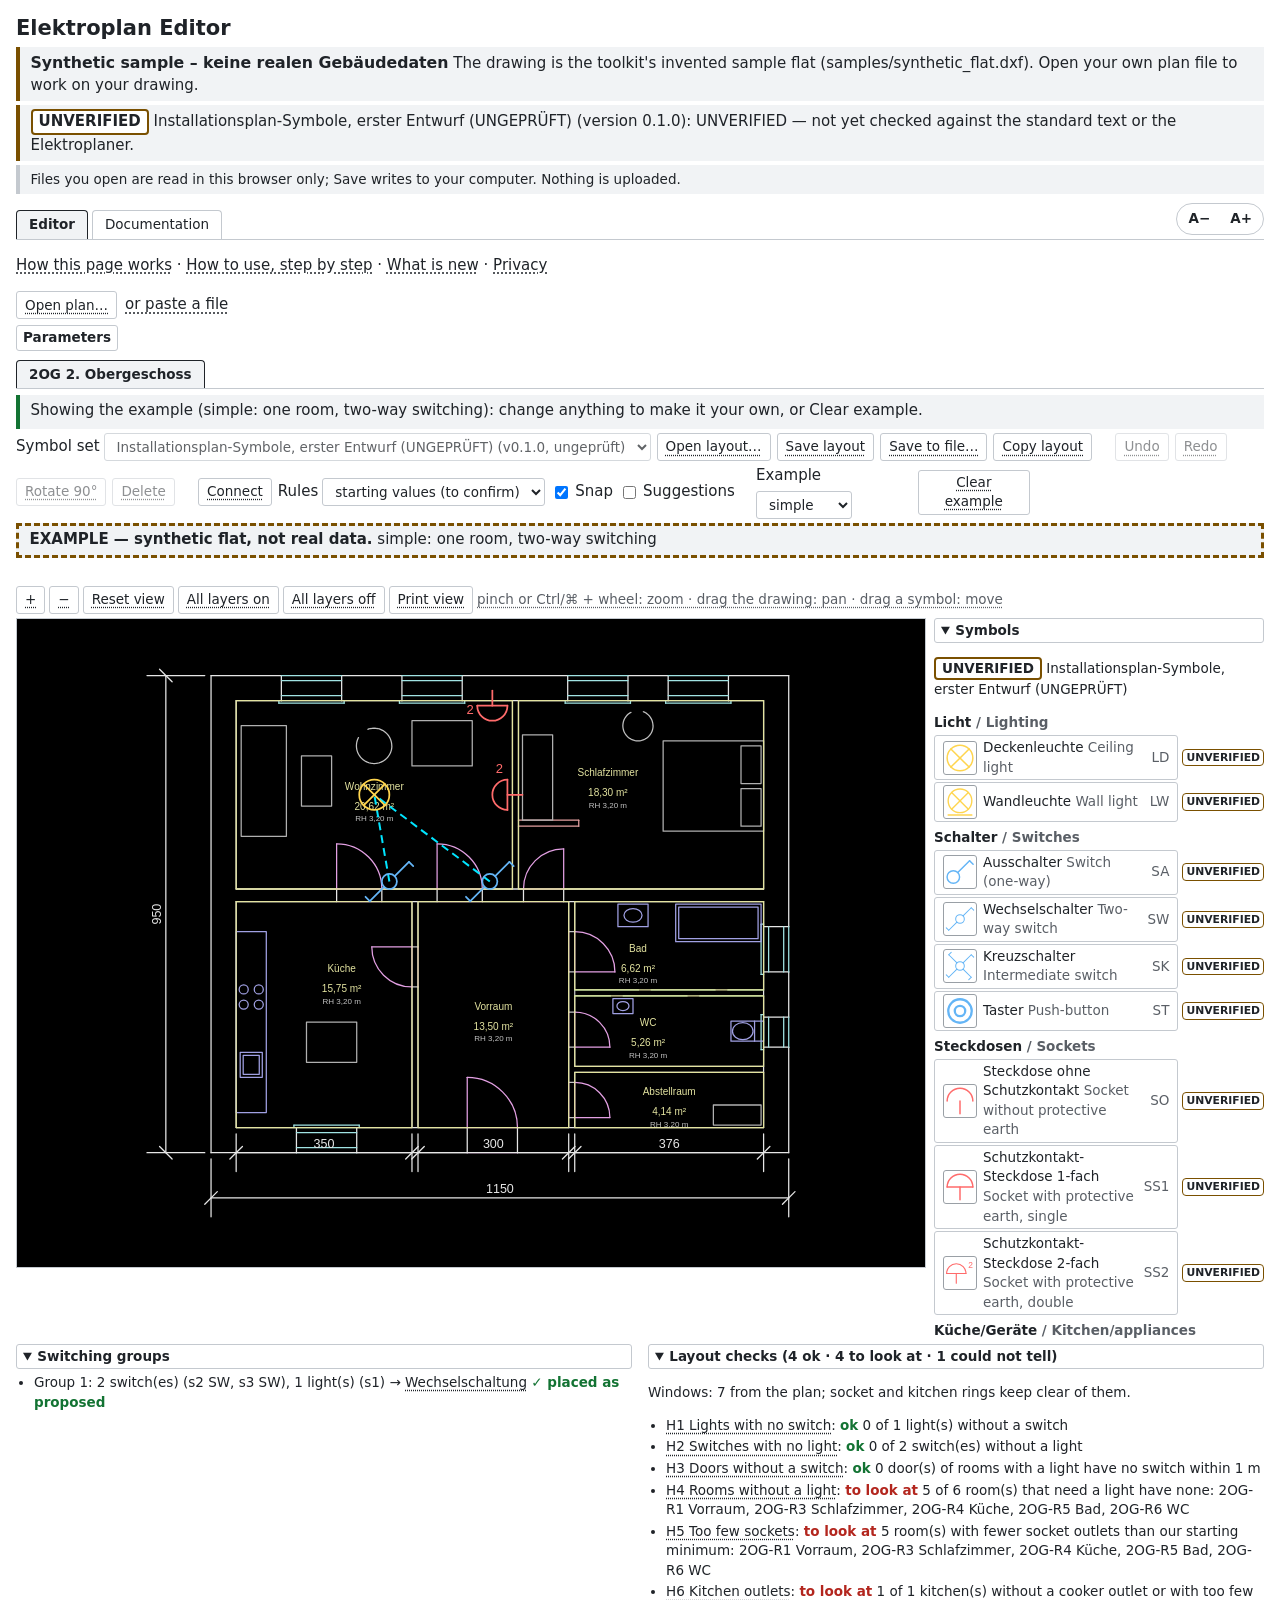
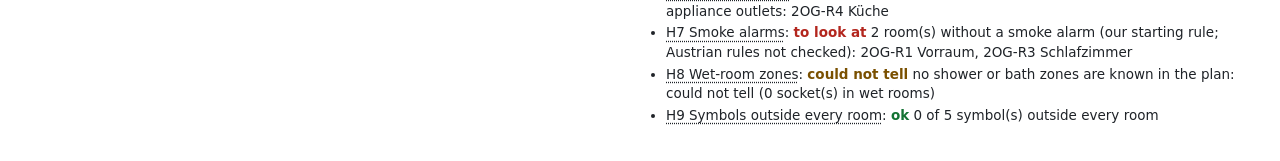
==== commit 2591a18e: "Merge chore/polish (#4) into feat/step4-export Conflicts in CLAUDE.md, README.md, _targets.R, tests/" ====
--- a/site/index.html
+++ b/site/index.html
@@ -233,7 +233,7 @@
 </style>
 </head>
 <body>
-<div class="vpt" id="vpt" data-variant="pages"><header class="vpt-head"><h1>Elektroplan Editor</h1><p class="vpt-banner vpt-synth" data-banner="synthetic"><b>Synthetic sample – keine realen Gebäudedaten</b> <span>The drawing is the toolkit&#x27;s invented sample flat (samples/synthetic_flat.dxf). Open your own plan file to work on your drawing.</span></p><p class="vpt-banner vpt-own" data-banner="own" hidden></p><p class="el-unv-banner"><span class="tip el-badge" data-tip="&lt;p class=&quot;tip-h&quot;&gt;&lt;b&gt;Installation-plan symbols, first draft (UNVERIFIED), version 0.1.0&lt;/b&gt;&lt;/p&gt;&lt;ul class=&quot;tipl&quot;&gt;&lt;li&gt;&lt;b&gt;UNVERIFIED&lt;/b&gt;: not checked against the standard or Elektroplaner.&lt;/li&gt;&lt;li&gt;&lt;b&gt;Claims&lt;/b&gt; ÖVE/ÖNORM EN 60617; installation OVE E 8101.&lt;/li&gt;&lt;li&gt;&lt;b&gt;Edition&lt;/b&gt;: not checked: …&lt;/li&gt;&lt;li&gt;&lt;b&gt;Ask the Elektroplaner&lt;/b&gt; to confirm before use.&lt;/li&gt;&lt;/ul&gt;&lt;p class=&quot;more&quot;&gt;&lt;a class=&quot;doclink&quot; href=&quot;#doc-el-set-at-iec60617-draft1&quot;&gt;More &amp;rarr;&lt;/a&gt;&lt;/p&gt;">UNVERIFIED</span> Installationsplan-Symbole, erster Entwurf (UNGEPRÜFT) (version 0.1.0): UNVERIFIED — not yet checked against the standard text or the Elektroplaner.</p><p class="vpt-note">Files you open are read in this browser only; Save writes to your computer. Nothing is uploaded.</p></header><div class="vpt-navrow"><div class="vpt-tabs" role="tablist" aria-label="Page"><button type="button" role="tab" id="vpt-tab-editor" aria-controls="vpt-pane-editor" aria-selected="true">Editor</button><button type="button" role="tab" id="vpt-tab-docs" aria-controls="vpt-pane-docs" aria-selected="false" tabindex="-1">Documentation</button></div><span class="fs-toggle" role="group" aria-label="Text size"><button type="button" class="fs-btn" id="vpt-fs-dec" title="Smaller text" aria-label="Smaller text">A−</button><button type="button" class="fs-btn" id="vpt-fs-inc" title="Larger text" aria-label="Larger text">A+</button></span></div><section class="vpt-pane" role="tabpanel" id="vpt-pane-editor" aria-labelledby="vpt-tab-editor"><div class="el-intro"><p><span class="tip" data-tip="&lt;p class=&quot;tip-h&quot;&gt;&lt;b&gt;The electrical editor&lt;/b&gt;&lt;/p&gt;&lt;ul class=&quot;tipl&quot;&gt;&lt;li&gt;&lt;b&gt;Drag symbols&lt;/b&gt; onto the drawing.&lt;/li&gt;&lt;li&gt;&lt;b&gt;Rings&lt;/b&gt; are suggestions: they do not print.&lt;/li&gt;&lt;li&gt;&lt;b&gt;Connect&lt;/b&gt;: click a switch, then its lights.&lt;/li&gt;&lt;li&gt;&lt;b&gt;Save or copy&lt;/b&gt; the layout to keep it.&lt;/li&gt;&lt;/ul&gt;&lt;p class=&quot;more&quot;&gt;&lt;a class=&quot;doclink&quot; href=&quot;#doc-el-howto&quot;&gt;More &amp;rarr;&lt;/a&gt;&lt;/p&gt;">How this page works</span> · <span class="tip" data-tip="&lt;p class=&quot;tip-h&quot;&gt;&lt;b&gt;How to use the editor&lt;/b&gt;&lt;/p&gt;&lt;ul class=&quot;tipl&quot;&gt;&lt;li&gt;&lt;b&gt;Step by step&lt;/b&gt;: place, connect, keep, print.&lt;/li&gt;&lt;li&gt;Every button and mode explained.&lt;/li&gt;&lt;/ul&gt;&lt;p class=&quot;more&quot;&gt;&lt;a class=&quot;doclink&quot; href=&quot;#doc-el-howto&quot;&gt;More &amp;rarr;&lt;/a&gt;&lt;/p&gt;">How to use, step by step</span> · <span class="tip" data-tip="&lt;p class=&quot;tip-h&quot;&gt;&lt;b&gt;What&amp;#x27;s new&lt;/b&gt;&lt;/p&gt;&lt;ul class=&quot;tipl&quot;&gt;&lt;li&gt;&lt;b&gt;Windows&lt;/b&gt; from the drawing.&lt;/li&gt;&lt;li&gt;&lt;b&gt;Layout checks&lt;/b&gt; H1-H9.&lt;/li&gt;&lt;li&gt;&lt;b&gt;DXF export&lt;/b&gt; for the Elektroplaner.&lt;/li&gt;&lt;/ul&gt;&lt;p class=&quot;more&quot;&gt;&lt;a class=&quot;doclink&quot; href=&quot;#doc-el-whatsnew&quot;&gt;More &amp;rarr;&lt;/a&gt;&lt;/p&gt;">What is new</span> · <span class="tip" data-tip="&lt;p class=&quot;tip-h&quot;&gt;&lt;b&gt;Privacy: your drawing stays on your computer&lt;/b&gt;&lt;/p&gt;&lt;ul class=&quot;tipl&quot;&gt;&lt;li&gt;&lt;b&gt;One self-contained page&lt;/b&gt;: nothing loaded from elsewhere.&lt;/li&gt;&lt;li&gt;&lt;b&gt;Your files&lt;/b&gt; are read in this browser only.&lt;/li&gt;&lt;/ul&gt;&lt;p class=&quot;more&quot;&gt;&lt;a class=&quot;doclink&quot; href=&quot;#doc-el-privacy&quot;&gt;More &amp;rarr;&lt;/a&gt;&lt;/p&gt;">Privacy</span></p></div><div class="vpt-filebar"><button type="button" class="tip" data-vpt="open-plan" data-tip="&lt;p class=&quot;tip-h&quot;&gt;&lt;b&gt;Open plan&lt;/b&gt;&lt;/p&gt;&lt;ul class=&quot;tipl&quot;&gt;&lt;li&gt;&lt;b&gt;Opens a plan file&lt;/b&gt; from tools/export_plan.py.&lt;/li&gt;&lt;li&gt;&lt;b&gt;Read in this browser&lt;/b&gt; only: nothing is uploaded.&lt;/li&gt;&lt;li&gt;&lt;b&gt;Checked first&lt;/b&gt;: opened, or refused with why.&lt;/li&gt;&lt;/ul&gt;&lt;p class=&quot;more&quot;&gt;&lt;a class=&quot;doclink&quot; href=&quot;#doc-el-howto-plan&quot;&gt;More &amp;rarr;&lt;/a&gt;&lt;/p&gt;">Open plan…</button> <span class="tip" data-tip="&lt;p class=&quot;tip-h&quot;&gt;&lt;b&gt;Paste a file&lt;/b&gt;&lt;/p&gt;&lt;ul class=&quot;tipl&quot;&gt;&lt;li&gt;&lt;b&gt;Paste&lt;/b&gt; a plan, layout or parameter file&amp;#x27;s text.&lt;/li&gt;&lt;li&gt;Opened with the &lt;b&gt;same checks&lt;/b&gt; as a file.&lt;/li&gt;&lt;/ul&gt;&lt;p class=&quot;more&quot;&gt;&lt;a class=&quot;doclink&quot; href=&quot;#doc-el-howto-plan&quot;&gt;More &amp;rarr;&lt;/a&gt;&lt;/p&gt;">or paste a file</span><input type="file" class="vpt-plan-file" accept=".json,application/json" hidden aria-label="Open a plan file"><p class="vpt-status el-status" role="status" aria-live="polite"></p></div><details class="el-params"><summary class="tip" data-tip="&lt;p class=&quot;tip-h&quot;&gt;&lt;b&gt;Parameters (one file)&lt;/b&gt;&lt;/p&gt;&lt;ul class=&quot;tipl&quot;&gt;&lt;li&gt;&lt;b&gt;Every tunable value&lt;/b&gt; in one file.&lt;/li&gt;&lt;li&gt;&lt;b&gt;Live&lt;/b&gt;: changes the page now.&lt;/li&gt;&lt;li&gt;&lt;b&gt;Needs re-export&lt;/b&gt;: after exporting the plan again.&lt;/li&gt;&lt;li&gt;&lt;b&gt;Copy&lt;/b&gt;, save or load the file.&lt;/li&gt;&lt;/ul&gt;&lt;p class=&quot;more&quot;&gt;&lt;a class=&quot;doclink&quot; href=&quot;#doc-el-howto-params&quot;&gt;More &amp;rarr;&lt;/a&gt;&lt;/p&gt;">Parameters</summary><p class="el-params-status el-status" role="status" aria-live="polite"></p><div class="el-params-bar"><button type="button" class="tip" data-pact="copy" data-tip="&lt;p class=&quot;tip-h&quot;&gt;&lt;b&gt;Copy parameters&lt;/b&gt;&lt;/p&gt;&lt;ul class=&quot;tipl&quot;&gt;&lt;li&gt;&lt;b&gt;Copies the parameters&amp;#x27; text&lt;/b&gt; to the clipboard.&lt;/li&gt;&lt;/ul&gt;&lt;p class=&quot;more&quot;&gt;&lt;a class=&quot;doclink&quot; href=&quot;#doc-el-howto-params&quot;&gt;More &amp;rarr;&lt;/a&gt;&lt;/p&gt;">Copy parameters</button><button type="button" class="tip" data-pact="save" data-tip="&lt;p class=&quot;tip-h&quot;&gt;&lt;b&gt;Save parameters&lt;/b&gt;&lt;/p&gt;&lt;ul class=&quot;tipl&quot;&gt;&lt;li&gt;&lt;b&gt;Downloads&lt;/b&gt; el_parameters.json.&lt;/li&gt;&lt;li&gt;&lt;b&gt;Export the plan again&lt;/b&gt; with it for the suggestions.&lt;/li&gt;&lt;/ul&gt;&lt;p class=&quot;more&quot;&gt;&lt;a class=&quot;doclink&quot; href=&quot;#doc-el-howto-params&quot;&gt;More &amp;rarr;&lt;/a&gt;&lt;/p&gt;">Save parameters</button><button type="button" class="tip" data-pact="save-in-place" data-tip="&lt;p class=&quot;tip-h&quot;&gt;&lt;b&gt;Save parameters&lt;/b&gt;&lt;/p&gt;&lt;ul class=&quot;tipl&quot;&gt;&lt;li&gt;&lt;b&gt;Downloads&lt;/b&gt; el_parameters.json.&lt;/li&gt;&lt;li&gt;&lt;b&gt;Export the plan again&lt;/b&gt; with it for the suggestions.&lt;/li&gt;&lt;/ul&gt;&lt;p class=&quot;more&quot;&gt;&lt;a class=&quot;doclink&quot; href=&quot;#doc-el-howto-params&quot;&gt;More &amp;rarr;&lt;/a&gt;&lt;/p&gt;">Save to file…</button><button type="button" class="tip" data-pact="load" data-tip="&lt;p class=&quot;tip-h&quot;&gt;&lt;b&gt;Load parameters&lt;/b&gt;&lt;/p&gt;&lt;ul class=&quot;tipl&quot;&gt;&lt;li&gt;&lt;b&gt;Checks the file&lt;/b&gt; first: loaded or refused.&lt;/li&gt;&lt;li&gt;&lt;b&gt;Refused&lt;/b&gt;: another page&amp;#x27;s, invalid, or poor contrast.&lt;/li&gt;&lt;/ul&gt;&lt;p class=&quot;more&quot;&gt;&lt;a class=&quot;doclink&quot; href=&quot;#doc-el-howto-params&quot;&gt;More &amp;rarr;&lt;/a&gt;&lt;/p&gt;">Load parameters…</button><button type="button" class="tip" data-pact="reset" data-tip="&lt;p class=&quot;tip-h&quot;&gt;&lt;b&gt;Reset parameters&lt;/b&gt;&lt;/p&gt;&lt;ul class=&quot;tipl&quot;&gt;&lt;li&gt;&lt;b&gt;Back to the page&amp;#x27;s own&lt;/b&gt; parameters.&lt;/li&gt;&lt;/ul&gt;&lt;p class=&quot;more&quot;&gt;&lt;a class=&quot;doclink&quot; href=&quot;#doc-el-howto-params&quot;&gt;More &amp;rarr;&lt;/a&gt;&lt;/p&gt;">Reset to the page's file</button></div><div class="callout"><ul class="bl"><li><b>Live</b>: changes the page now.</li><li><b>Needs re-export</b>: the suggestion geometry and the examples are computed when <b>tools/export_plan.py</b> exports the plan file.</li><li>Changing those here is <b>saved with the parameters</b>, but takes effect only <b>after re-exporting</b>.</li></ul></div><div class="el-params-body"></div><input type="file" class="el-params-file" accept=".json,application/json" hidden aria-label="Load a parameter file"></details><div class="el-storey-tabs" role="tablist" aria-label="Storeys"></div><div class="el-storeys"></div><template id="el-page-tpl"><div class="el-page" role="tabpanel"><p class="el-status" role="status" aria-live="polite"></p><div class="el-bar" role="toolbar" aria-label="Electrical plan"><label class="tip el-set-wrap" data-tip="&lt;p class=&quot;tip-h&quot;&gt;&lt;b&gt;Symbol set&lt;/b&gt;&lt;/p&gt;&lt;ul class=&quot;tipl&quot;&gt;&lt;li&gt;&lt;b&gt;Which symbol set&lt;/b&gt; the palette offers.&lt;/li&gt;&lt;li&gt;One set so far: &lt;b&gt;UNVERIFIED&lt;/b&gt;.&lt;/li&gt;&lt;/ul&gt;&lt;p class=&quot;more&quot;&gt;&lt;a class=&quot;doclink&quot; href=&quot;#doc-el-set&quot;&gt;More &amp;rarr;&lt;/a&gt;&lt;/p&gt;">Symbol set <select class="el-set"><option value="at-iec60617-draft1" selected>Installationsplan-Symbole, erster Entwurf (UNGEPRÜFT) (v0.1.0, ungeprüft)</option></select></label><button type="button" class="tip" data-el="open" data-tip="&lt;p class=&quot;tip-h&quot;&gt;&lt;b&gt;Open layout&lt;/b&gt;&lt;/p&gt;&lt;ul class=&quot;tipl&quot;&gt;&lt;li&gt;&lt;b&gt;Opens a layout&lt;/b&gt; (file or paste), checked first.&lt;/li&gt;&lt;li&gt;&lt;b&gt;Same drawing and storey&lt;/b&gt;: opened.&lt;/li&gt;&lt;li&gt;&lt;b&gt;Other drawing or storey, or unreadable&lt;/b&gt;: refused, with why.&lt;/li&gt;&lt;/ul&gt;&lt;p class=&quot;more&quot;&gt;&lt;a class=&quot;doclink&quot; href=&quot;#doc-el-howto-files&quot;&gt;More &amp;rarr;&lt;/a&gt;&lt;/p&gt;">Open layout…</button><button type="button" class="tip" data-el="save" data-tip="&lt;p class=&quot;tip-h&quot;&gt;&lt;b&gt;Save layout&lt;/b&gt;&lt;/p&gt;&lt;ul class=&quot;tipl&quot;&gt;&lt;li&gt;&lt;b&gt;Downloads&lt;/b&gt; &amp;lt;drawing&amp;gt;__&amp;lt;storey&amp;gt;.electrical.json.&lt;/li&gt;&lt;li&gt;Holds symbols, links, rule set, checksum.&lt;/li&gt;&lt;li&gt;&lt;b&gt;Nothing leaves&lt;/b&gt; your computer.&lt;/li&gt;&lt;/ul&gt;&lt;p class=&quot;more&quot;&gt;&lt;a class=&quot;doclink&quot; href=&quot;#doc-el-howto-files&quot;&gt;More &amp;rarr;&lt;/a&gt;&lt;/p&gt;">Save layout</button><button type="button" class="tip" data-el="save-in-place" data-tip="&lt;p class=&quot;tip-h&quot;&gt;&lt;b&gt;Save to file (Chrome)&lt;/b&gt;&lt;/p&gt;&lt;ul class=&quot;tipl&quot;&gt;&lt;li&gt;&lt;b&gt;Chrome / Edge&lt;/b&gt;: saves back into the same file.&lt;/li&gt;&lt;li&gt;First click asks &lt;b&gt;where to save&lt;/b&gt;.&lt;/li&gt;&lt;/ul&gt;&lt;p class=&quot;more&quot;&gt;&lt;a class=&quot;doclink&quot; href=&quot;#doc-el-howto-files&quot;&gt;More &amp;rarr;&lt;/a&gt;&lt;/p&gt;" hidden>Save to file…</button><button type="button" class="tip" data-el="copy" data-tip="&lt;p class=&quot;tip-h&quot;&gt;&lt;b&gt;Copy layout&lt;/b&gt;&lt;/p&gt;&lt;ul class=&quot;tipl&quot;&gt;&lt;li&gt;&lt;b&gt;Copies the layout&amp;#x27;s text&lt;/b&gt; to the clipboard.&lt;/li&gt;&lt;li&gt;&lt;b&gt;No clipboard&lt;/b&gt;: the text is shown, selected.&lt;/li&gt;&lt;/ul&gt;&lt;p class=&quot;more&quot;&gt;&lt;a class=&quot;doclink&quot; href=&quot;#doc-el-howto-files&quot;&gt;More &amp;rarr;&lt;/a&gt;&lt;/p&gt;">Copy layout</button><span class="el-sep"></span><button type="button" class="tip" data-el="undo" data-tip="&lt;p class=&quot;tip-h&quot;&gt;&lt;b&gt;Undo / Redo&lt;/b&gt;&lt;/p&gt;&lt;ul class=&quot;tipl&quot;&gt;&lt;li&gt;&lt;b&gt;Undo / Redo&lt;/b&gt; every change: place, move, connect, apply.&lt;/li&gt;&lt;li&gt;&lt;b&gt;Keys&lt;/b&gt;: Ctrl/⌘ + Z, Ctrl/⌘ + Shift + Z.&lt;/li&gt;&lt;/ul&gt;&lt;p class=&quot;more&quot;&gt;&lt;a class=&quot;doclink&quot; href=&quot;#doc-el-howto-edit&quot;&gt;More &amp;rarr;&lt;/a&gt;&lt;/p&gt;" disabled>Undo</button><button type="button" class="tip" data-el="redo" data-tip="&lt;p class=&quot;tip-h&quot;&gt;&lt;b&gt;Undo / Redo&lt;/b&gt;&lt;/p&gt;&lt;ul class=&quot;tipl&quot;&gt;&lt;li&gt;&lt;b&gt;Undo / Redo&lt;/b&gt; every change: place, move, connect, apply.&lt;/li&gt;&lt;li&gt;&lt;b&gt;Keys&lt;/b&gt;: Ctrl/⌘ + Z, Ctrl/⌘ + Shift + Z.&lt;/li&gt;&lt;/ul&gt;&lt;p class=&quot;more&quot;&gt;&lt;a class=&quot;doclink&quot; href=&quot;#doc-el-howto-edit&quot;&gt;More &amp;rarr;&lt;/a&gt;&lt;/p&gt;" disabled>Redo</button><button type="button" class="tip" data-el="rotate" data-tip="&lt;p class=&quot;tip-h&quot;&gt;&lt;b&gt;Rotate 90°&lt;/b&gt;&lt;/p&gt;&lt;ul class=&quot;tipl&quot;&gt;&lt;li&gt;&lt;b&gt;Turns the selected symbol 90°&lt;/b&gt; (key &lt;b&gt;R&lt;/b&gt;).&lt;/li&gt;&lt;li&gt;A socket&amp;#x27;s stem points &lt;b&gt;to its wall&lt;/b&gt;.&lt;/li&gt;&lt;/ul&gt;&lt;p class=&quot;more&quot;&gt;&lt;a class=&quot;doclink&quot; href=&quot;#doc-el-howto-edit&quot;&gt;More &amp;rarr;&lt;/a&gt;&lt;/p&gt;" disabled>Rotate 90°</button><button type="button" class="tip" data-el="delete" data-tip="&lt;p class=&quot;tip-h&quot;&gt;&lt;b&gt;Delete&lt;/b&gt;&lt;/p&gt;&lt;ul class=&quot;tipl&quot;&gt;&lt;li&gt;&lt;b&gt;Deletes&lt;/b&gt; the selected symbol (with its links) or link.&lt;/li&gt;&lt;li&gt;&lt;b&gt;Keys&lt;/b&gt;: Delete or Backspace; &lt;b&gt;Undo&lt;/b&gt; restores.&lt;/li&gt;&lt;/ul&gt;&lt;p class=&quot;more&quot;&gt;&lt;a class=&quot;doclink&quot; href=&quot;#doc-el-howto-edit&quot;&gt;More &amp;rarr;&lt;/a&gt;&lt;/p&gt;" disabled>Delete</button><button type="button" class="tip" data-el="discard" data-tip="&lt;p class=&quot;tip-h&quot;&gt;&lt;b&gt;Draft in this browser&lt;/b&gt;&lt;/p&gt;&lt;ul class=&quot;tipl&quot;&gt;&lt;li&gt;&lt;b&gt;Draft kept&lt;/b&gt; in this browser after every change.&lt;/li&gt;&lt;li&gt;&lt;b&gt;Not a file&lt;/b&gt;: save or copy the layout.&lt;/li&gt;&lt;li&gt;&lt;b&gt;Discard draft&lt;/b&gt; clears the tab.&lt;/li&gt;&lt;/ul&gt;&lt;p class=&quot;more&quot;&gt;&lt;a class=&quot;doclink&quot; href=&quot;#doc-el-howto-files&quot;&gt;More &amp;rarr;&lt;/a&gt;&lt;/p&gt;" hidden>Discard draft</button><span class="el-sep"></span><button type="button" class="tip" data-el="connect" data-tip="&lt;p class=&quot;tip-h&quot;&gt;&lt;b&gt;Connect (switch to light)&lt;/b&gt;&lt;/p&gt;&lt;ul class=&quot;tipl&quot;&gt;&lt;li&gt;&lt;b&gt;Connect mode&lt;/b&gt; on/off.&lt;/li&gt;&lt;li&gt;&lt;b&gt;Click a switch&lt;/b&gt;: the lights it may control turn green.&lt;/li&gt;&lt;li&gt;&lt;b&gt;Click each light&lt;/b&gt;: a dashed link is drawn.&lt;/li&gt;&lt;li&gt;&lt;b&gt;Escape&lt;/b&gt; stops; another switch starts again.&lt;/li&gt;&lt;/ul&gt;&lt;p class=&quot;more&quot;&gt;&lt;a class=&quot;doclink&quot; href=&quot;#doc-el-howto-connect&quot;&gt;More &amp;rarr;&lt;/a&gt;&lt;/p&gt;" aria-pressed="false">Connect</button><label class="tip el-rules-wrap" data-tip="&lt;p class=&quot;tip-h&quot;&gt;&lt;b&gt;Placement rule set&lt;/b&gt;&lt;/p&gt;&lt;ul class=&quot;tipl&quot;&gt;&lt;li&gt;&lt;b&gt;Starting values (to confirm)&lt;/b&gt;: our values, default.&lt;/li&gt;&lt;li&gt;&lt;b&gt;Elektroplaner values&lt;/b&gt;: empty until provided.&lt;/li&gt;&lt;li&gt;Saved in the &lt;b&gt;layout file&lt;/b&gt;.&lt;/li&gt;&lt;/ul&gt;&lt;p class=&quot;more&quot;&gt;&lt;a class=&quot;doclink&quot; href=&quot;#doc-el-howto-snap&quot;&gt;More &amp;rarr;&lt;/a&gt;&lt;/p&gt;">Rules <select class="el-rules"><option value="starting" selected>starting values (to confirm)</option><option value="elektroplaner">Elektroplaner values</option></select></label><label class="tip el-snap-wrap" data-tip="&lt;p class=&quot;tip-h&quot;&gt;&lt;b&gt;Snap to suggestions&lt;/b&gt;&lt;/p&gt;&lt;ul class=&quot;tipl&quot;&gt;&lt;li&gt;&lt;b&gt;On&lt;/b&gt;: let go near a suggestion → lands on it.&lt;/li&gt;&lt;li&gt;&lt;b&gt;Off&lt;/b&gt;, or hold &lt;b&gt;Alt/Option&lt;/b&gt;: lands where you let go.&lt;/li&gt;&lt;/ul&gt;&lt;p class=&quot;more&quot;&gt;&lt;a class=&quot;doclink&quot; href=&quot;#doc-el-howto-snap&quot;&gt;More &amp;rarr;&lt;/a&gt;&lt;/p&gt;"><input type="checkbox" class="el-snap" checked> Snap</label><label class="tip el-sugall-wrap" data-tip="&lt;p class=&quot;tip-h&quot;&gt;&lt;b&gt;Suggestions (show all)&lt;/b&gt;&lt;/p&gt;&lt;ul class=&quot;tipl&quot;&gt;&lt;li&gt;&lt;b&gt;Shows every suggestion&lt;/b&gt; of the rule set.&lt;/li&gt;&lt;li&gt;&lt;b&gt;Colour&lt;/b&gt; = the symbol category it is for.&lt;/li&gt;&lt;li&gt;&lt;b&gt;Not placed&lt;/b&gt;: rings do not print.&lt;/li&gt;&lt;/ul&gt;&lt;p class=&quot;more&quot;&gt;&lt;a class=&quot;doclink&quot; href=&quot;#doc-el-suggestions&quot;&gt;More &amp;rarr;&lt;/a&gt;&lt;/p&gt;"><input type="checkbox" class="el-sugall"> Suggestions</label><span class="el-example-ctl" hidden><span class="el-sep"></span><label class="tip el-example-wrap" data-tip="&lt;p class=&quot;tip-h&quot;&gt;&lt;b&gt;Examples (simple, complex)&lt;/b&gt;&lt;/p&gt;&lt;ul class=&quot;tipl&quot;&gt;&lt;li&gt;&lt;b&gt;Simple&lt;/b&gt;: one room, two-way switching, two sockets.&lt;/li&gt;&lt;li&gt;&lt;b&gt;Complex&lt;/b&gt;: the whole storey.&lt;/li&gt;&lt;li&gt;&lt;b&gt;Generated&lt;/b&gt; from the rooms, doors and suggestions.&lt;/li&gt;&lt;li&gt;&lt;b&gt;Change anything&lt;/b&gt;: it becomes your own layout.&lt;/li&gt;&lt;/ul&gt;&lt;p class=&quot;more&quot;&gt;&lt;a class=&quot;doclink&quot; href=&quot;#doc-el-howto-example&quot;&gt;More &amp;rarr;&lt;/a&gt;&lt;/p&gt;">Example <select class="el-example"><option value="none">none</option><option value="simple">simple</option><option value="complex">complex</option></select></label><button type="button" class="tip" data-el="example-clear" data-tip="&lt;p class=&quot;tip-h&quot;&gt;&lt;b&gt;Clear example&lt;/b&gt;&lt;/p&gt;&lt;ul class=&quot;tipl&quot;&gt;&lt;li&gt;&lt;b&gt;Removes the example&lt;/b&gt;: start from an empty storey.&lt;/li&gt;&lt;/ul&gt;&lt;p class=&quot;more&quot;&gt;&lt;a class=&quot;doclink&quot; href=&quot;#doc-el-howto-example&quot;&gt;More &amp;rarr;&lt;/a&gt;&lt;/p&gt;">Clear example</button></span></div><p class="el-example-banner" hidden><b class="el-example-text"></b> <span class="el-example-which"></span></p><p class="el-info" aria-live="polite"></p><div class="el-view" role="group" aria-label="Electrical plan" tabindex="0"><div class="dwg-tools"><button type="button" class="tip" data-act="in" aria-label="Zoom in" data-tip="&lt;p class=&quot;tip-h&quot;&gt;&lt;b&gt;Zoom in (+)&lt;/b&gt;&lt;/p&gt;&lt;ul class=&quot;tipl&quot;&gt;&lt;li&gt;&lt;b&gt;Zooms in&lt;/b&gt; on the centre.&lt;/li&gt;&lt;li&gt;&lt;b&gt;Around the pointer&lt;/b&gt;: pinch, or Ctrl/⌘ + wheel.&lt;/li&gt;&lt;/ul&gt;&lt;p class=&quot;more&quot;&gt;&lt;a class=&quot;doclink&quot; href=&quot;#doc-control-in&quot;&gt;More &amp;rarr;&lt;/a&gt;&lt;/p&gt;">+</button><button type="button" class="tip" data-act="out" aria-label="Zoom out" data-tip="&lt;p class=&quot;tip-h&quot;&gt;&lt;b&gt;Zoom out (−)&lt;/b&gt;&lt;/p&gt;&lt;ul class=&quot;tipl&quot;&gt;&lt;li&gt;&lt;b&gt;Zooms out&lt;/b&gt; from the centre.&lt;/li&gt;&lt;li&gt;&lt;b&gt;Around the pointer&lt;/b&gt;: pinch, or Ctrl/⌘ + wheel.&lt;/li&gt;&lt;/ul&gt;&lt;p class=&quot;more&quot;&gt;&lt;a class=&quot;doclink&quot; href=&quot;#doc-control-out&quot;&gt;More &amp;rarr;&lt;/a&gt;&lt;/p&gt;">&minus;</button><button type="button" class="tip" data-act="reset" data-tip="&lt;p class=&quot;tip-h&quot;&gt;&lt;b&gt;Reset view&lt;/b&gt;&lt;/p&gt;&lt;ul class=&quot;tipl&quot;&gt;&lt;li&gt;&lt;b&gt;Back to the whole storey&lt;/b&gt;.&lt;/li&gt;&lt;li&gt;Layer ticks stay as they are.&lt;/li&gt;&lt;/ul&gt;&lt;p class=&quot;more&quot;&gt;&lt;a class=&quot;doclink&quot; href=&quot;#doc-control-reset&quot;&gt;More &amp;rarr;&lt;/a&gt;&lt;/p&gt;">Reset view</button><button type="button" class="tip" data-act="all-on" data-tip="&lt;p class=&quot;tip-h&quot;&gt;&lt;b&gt;All layers on&lt;/b&gt;&lt;/p&gt;&lt;ul class=&quot;tipl&quot;&gt;&lt;li&gt;&lt;b&gt;Ticks every drawing layer&lt;/b&gt;, also those off in the DXF.&lt;/li&gt;&lt;/ul&gt;&lt;p class=&quot;more&quot;&gt;&lt;a class=&quot;doclink&quot; href=&quot;#doc-control-all-on&quot;&gt;More &amp;rarr;&lt;/a&gt;&lt;/p&gt;">All layers on</button><button type="button" class="tip" data-act="all-off" data-tip="&lt;p class=&quot;tip-h&quot;&gt;&lt;b&gt;All layers off&lt;/b&gt;&lt;/p&gt;&lt;ul class=&quot;tipl&quot;&gt;&lt;li&gt;&lt;b&gt;Unticks every drawing layer&lt;/b&gt;; then tick only what you want.&lt;/li&gt;&lt;/ul&gt;&lt;p class=&quot;more&quot;&gt;&lt;a class=&quot;doclink&quot; href=&quot;#doc-control-all-off&quot;&gt;More &amp;rarr;&lt;/a&gt;&lt;/p&gt;">All layers off</button><button type="button" class="tip" data-act="print" data-tip="&lt;p class=&quot;tip-h&quot;&gt;&lt;b&gt;Print view&lt;/b&gt;&lt;/p&gt;&lt;ul class=&quot;tipl&quot;&gt;&lt;li&gt;&lt;b&gt;Only placed symbols&lt;/b&gt; print; rings do not.&lt;/li&gt;&lt;li&gt;&lt;b&gt;Print view&lt;/b&gt; → Fit storey or Current view.&lt;/li&gt;&lt;li&gt;&lt;b&gt;⌘P / Ctrl+P&lt;/b&gt; → Save as PDF, &lt;b&gt;A3 landscape&lt;/b&gt;.&lt;/li&gt;&lt;li&gt;&lt;b&gt;Margins&lt;/b&gt; none, &lt;b&gt;background graphics&lt;/b&gt; on.&lt;/li&gt;&lt;/ul&gt;&lt;p class=&quot;more&quot;&gt;&lt;a class=&quot;doclink&quot; href=&quot;#doc-control-print&quot;&gt;More &amp;rarr;&lt;/a&gt;&lt;/p&gt;">Print view</button><span class="tip dwg-hint" data-tip="&lt;p class=&quot;tip-h&quot;&gt;&lt;b&gt;Pan and zoom&lt;/b&gt;&lt;/p&gt;&lt;ul class=&quot;tipl&quot;&gt;&lt;li&gt;&lt;b&gt;Drag&lt;/b&gt; the empty drawing to move it.&lt;/li&gt;&lt;li&gt;&lt;b&gt;Pinch&lt;/b&gt; or &lt;b&gt;Ctrl/⌘ + wheel&lt;/b&gt; zooms at the pointer.&lt;/li&gt;&lt;li&gt;&lt;b&gt;Plain wheel&lt;/b&gt; scrolls the page, not the drawing.&lt;/li&gt;&lt;li&gt;&lt;b&gt;Reset view&lt;/b&gt; brings back the whole storey.&lt;/li&gt;&lt;/ul&gt;&lt;p class=&quot;more&quot;&gt;&lt;a class=&quot;doclink&quot; href=&quot;#doc-control-pan&quot;&gt;More &amp;rarr;&lt;/a&gt;&lt;/p&gt;">pinch or Ctrl/⌘ + wheel: zoom · drag the drawing: pan · drag a symbol: move</span></div><div class="dwg-body"><div class="dwg-paper"></div><div class="el-side"><details class="el-palette" open><summary class="tip" data-tip="&lt;p class=&quot;tip-h&quot;&gt;&lt;b&gt;Symbol palette&lt;/b&gt;&lt;/p&gt;&lt;ul class=&quot;tipl&quot;&gt;&lt;li&gt;&lt;b&gt;Drag a symbol&lt;/b&gt; onto the drawing.&lt;/li&gt;&lt;li&gt;&lt;b&gt;Or click it&lt;/b&gt;, then click the drawing.&lt;/li&gt;&lt;li&gt;&lt;b&gt;Picking alone&lt;/b&gt; places nothing; &lt;b&gt;Escape&lt;/b&gt; cancels.&lt;/li&gt;&lt;/ul&gt;&lt;p class=&quot;more&quot;&gt;&lt;a class=&quot;doclink&quot; href=&quot;#doc-el-howto-place&quot;&gt;More &amp;rarr;&lt;/a&gt;&lt;/p&gt;">Symbols</summary><div class="el-pal-set" data-set="at-iec60617-draft1"><p class="el-unv-line"><span class="tip el-badge" data-tip="&lt;p class=&quot;tip-h&quot;&gt;&lt;b&gt;Installation-plan symbols, first draft (UNVERIFIED), version 0.1.0&lt;/b&gt;&lt;/p&gt;&lt;ul class=&quot;tipl&quot;&gt;&lt;li&gt;&lt;b&gt;UNVERIFIED&lt;/b&gt;: not checked against the standard or Elektroplaner.&lt;/li&gt;&lt;li&gt;&lt;b&gt;Claims&lt;/b&gt; ÖVE/ÖNORM EN 60617; installation OVE E 8101.&lt;/li&gt;&lt;li&gt;&lt;b&gt;Edition&lt;/b&gt;: not checked: …&lt;/li&gt;&lt;li&gt;&lt;b&gt;Ask the Elektroplaner&lt;/b&gt; to confirm before use.&lt;/li&gt;&lt;/ul&gt;&lt;p class=&quot;more&quot;&gt;&lt;a class=&quot;doclink&quot; href=&quot;#doc-el-set-at-iec60617-draft1&quot;&gt;More &amp;rarr;&lt;/a&gt;&lt;/p&gt;">UNVERIFIED</span> Installationsplan-Symbole, erster Entwurf (UNGEPRÜFT)</p><div class="el-cat"><p class="el-cat-h">Licht <span class="el-en">/ Lighting</span></p><ul class="el-syms"><li><button type="button" class="el-sym-btn" data-code="LD" data-set="at-iec60617-draft1" aria-pressed="false"><span class="el-chip"><svg class="el-prev" viewBox="-3.5 -3.5 7 7" width="30" height="30" aria-hidden="true" focusable="false"><g class="el-symg el-c-licht" fill="none" stroke="#7a5200" color="#7a5200" stroke-width="0.35" stroke-linecap="round"><circle cx="0" cy="0" r="3"/><line x1="-2.12" y1="-2.12" x2="2.12" y2="2.12"/><line x1="-2.12" y1="2.12" x2="2.12" y2="-2.12"/></g></svg></span><span class="el-names"><span class="el-de">Deckenleuchte</span> <span class="el-en">Ceiling light</span></span><span class="el-code">LD</span></button><span class="tip el-badge el-badge-s" data-code="LD" data-tip="&lt;p class=&quot;tip-h&quot;&gt;&lt;b&gt;LD Deckenleuchte / Ceiling light&lt;/b&gt;&lt;/p&gt;&lt;ul class=&quot;tipl&quot;&gt;&lt;li&gt;&lt;b&gt;Layer&lt;/b&gt;: Elektro – Licht&lt;/li&gt;&lt;li&gt;&lt;b&gt;May be connected to&lt;/b&gt;: SA, SW, SK, ST&lt;/li&gt;&lt;li&gt;&lt;b&gt;UNVERIFIED&lt;/b&gt;: drawn by us, not checked against the standard.&lt;/li&gt;&lt;/ul&gt;&lt;p class=&quot;more&quot;&gt;&lt;a class=&quot;doclink&quot; href=&quot;#doc-el-sym-at-iec60617-draft1-ld&quot;&gt;More &amp;rarr;&lt;/a&gt;&lt;/p&gt;">UNVERIFIED</span></li><li><button type="button" class="el-sym-btn" data-code="LW" data-set="at-iec60617-draft1" aria-pressed="false"><span class="el-chip"><svg class="el-prev" viewBox="-3.8 -3.5 7.6 7.6" width="30" height="30" aria-hidden="true" focusable="false"><g class="el-symg el-c-licht" fill="none" stroke="#7a5200" color="#7a5200" stroke-width="0.35" stroke-linecap="round"><circle cx="0" cy="0" r="3"/><line x1="-2.12" y1="-2.12" x2="2.12" y2="2.12"/><line x1="-2.12" y1="2.12" x2="2.12" y2="-2.12"/><line x1="-3" y1="3.6" x2="3" y2="3.6"/></g></svg></span><span class="el-names"><span class="el-de">Wandleuchte</span> <span class="el-en">Wall light</span></span><span class="el-code">LW</span></button><span class="tip el-badge el-badge-s" data-code="LW" data-tip="&lt;p class=&quot;tip-h&quot;&gt;&lt;b&gt;LW Wandleuchte / Wall light&lt;/b&gt;&lt;/p&gt;&lt;ul class=&quot;tipl&quot;&gt;&lt;li&gt;&lt;b&gt;Layer&lt;/b&gt;: Elektro – Licht&lt;/li&gt;&lt;li&gt;&lt;b&gt;May be connected to&lt;/b&gt;: SA, SW, SK, ST&lt;/li&gt;&lt;li&gt;&lt;b&gt;UNVERIFIED&lt;/b&gt;: drawn by us, not checked against the standard.&lt;/li&gt;&lt;/ul&gt;&lt;p class=&quot;more&quot;&gt;&lt;a class=&quot;doclink&quot; href=&quot;#doc-el-sym-at-iec60617-draft1-lw&quot;&gt;More &amp;rarr;&lt;/a&gt;&lt;/p&gt;">UNVERIFIED</span></li></ul></div><div class="el-cat"><p class="el-cat-h">Schalter <span class="el-en">/ Switches</span></p><ul class="el-syms"><li><button type="button" class="el-sym-btn" data-code="SA" data-set="at-iec60617-draft1" aria-pressed="false"><span class="el-chip"><svg class="el-prev" viewBox="-2 -4.8 7.2 7.2" width="30" height="30" aria-hidden="true" focusable="false"><g class="el-symg el-c-schalter" fill="none" stroke="#1a4f9c" color="#1a4f9c" stroke-width="0.35" stroke-linecap="round"><circle cx="0" cy="0" r="1.5"/><line x1="1.06" y1="-1.06" x2="3.9" y2="-3.9"/><line x1="3.9" y1="-3.9" x2="4.75" y2="-3.05"/></g></svg></span><span class="el-names"><span class="el-de">Ausschalter</span> <span class="el-en">Switch (one-way)</span></span><span class="el-code">SA</span></button><span class="tip el-badge el-badge-s" data-code="SA" data-tip="&lt;p class=&quot;tip-h&quot;&gt;&lt;b&gt;SA Ausschalter / Switch (one-way)&lt;/b&gt;&lt;/p&gt;&lt;ul class=&quot;tipl&quot;&gt;&lt;li&gt;&lt;b&gt;Layer&lt;/b&gt;: Elektro – Schalter&lt;/li&gt;&lt;li&gt;&lt;b&gt;May be connected to&lt;/b&gt;: LD, LW&lt;/li&gt;&lt;li&gt;&lt;b&gt;UNVERIFIED&lt;/b&gt;: drawn by us, not checked against the standard.&lt;/li&gt;&lt;/ul&gt;&lt;p class=&quot;more&quot;&gt;&lt;a class=&quot;doclink&quot; href=&quot;#doc-el-sym-at-iec60617-draft1-sa&quot;&gt;More &amp;rarr;&lt;/a&gt;&lt;/p&gt;">UNVERIFIED</span></li><li><button type="button" class="el-sym-btn" data-code="SW" data-set="at-iec60617-draft1" aria-pressed="false"><span class="el-chip"><svg class="el-prev" viewBox="-5.2 -5.2 10.4 10.4" width="30" height="30" aria-hidden="true" focusable="false"><g class="el-symg el-c-schalter" fill="none" stroke="#1a4f9c" color="#1a4f9c" stroke-width="0.35" stroke-linecap="round"><circle cx="0" cy="0" r="1.5"/><line x1="1.06" y1="-1.06" x2="3.9" y2="-3.9"/><line x1="3.9" y1="-3.9" x2="4.75" y2="-3.05"/><line x1="-1.06" y1="1.06" x2="-3.9" y2="3.9"/><line x1="-3.9" y1="3.9" x2="-4.75" y2="3.05"/></g></svg></span><span class="el-names"><span class="el-de">Wechselschalter</span> <span class="el-en">Two-way switch</span></span><span class="el-code">SW</span></button><span class="tip el-badge el-badge-s" data-code="SW" data-tip="&lt;p class=&quot;tip-h&quot;&gt;&lt;b&gt;SW Wechselschalter / Two-way switch&lt;/b&gt;&lt;/p&gt;&lt;ul class=&quot;tipl&quot;&gt;&lt;li&gt;&lt;b&gt;Layer&lt;/b&gt;: Elektro – Schalter&lt;/li&gt;&lt;li&gt;&lt;b&gt;May be connected to&lt;/b&gt;: LD, LW&lt;/li&gt;&lt;li&gt;&lt;b&gt;UNVERIFIED&lt;/b&gt;: drawn by us, not checked against the standard.&lt;/li&gt;&lt;/ul&gt;&lt;p class=&quot;more&quot;&gt;&lt;a class=&quot;doclink&quot; href=&quot;#doc-el-sym-at-iec60617-draft1-sw&quot;&gt;More &amp;rarr;&lt;/a&gt;&lt;/p&gt;">UNVERIFIED</span></li><li><button type="button" class="el-sym-btn" data-code="SK" data-set="at-iec60617-draft1" aria-pressed="false"><span class="el-chip"><svg class="el-prev" viewBox="-5.2 -5.2 10.4 10.4" width="30" height="30" aria-hidden="true" focusable="false"><g class="el-symg el-c-schalter" fill="none" stroke="#1a4f9c" color="#1a4f9c" stroke-width="0.35" stroke-linecap="round"><circle cx="0" cy="0" r="1.5"/><line x1="1.06" y1="-1.06" x2="3.9" y2="-3.9"/><line x1="3.9" y1="-3.9" x2="4.75" y2="-3.05"/><line x1="-1.06" y1="1.06" x2="-3.9" y2="3.9"/><line x1="-3.9" y1="3.9" x2="-4.75" y2="3.05"/><line x1="-1.06" y1="-1.06" x2="-3.9" y2="-3.9"/><line x1="-3.9" y1="-3.9" x2="-3.05" y2="-4.75"/><line x1="1.06" y1="1.06" x2="3.9" y2="3.9"/><line x1="3.9" y1="3.9" x2="3.05" y2="4.75"/></g></svg></span><span class="el-names"><span class="el-de">Kreuzschalter</span> <span class="el-en">Intermediate switch</span></span><span class="el-code">SK</span></button><span class="tip el-badge el-badge-s" data-code="SK" data-tip="&lt;p class=&quot;tip-h&quot;&gt;&lt;b&gt;SK Kreuzschalter / Intermediate switch&lt;/b&gt;&lt;/p&gt;&lt;ul class=&quot;tipl&quot;&gt;&lt;li&gt;&lt;b&gt;Layer&lt;/b&gt;: Elektro – Schalter&lt;/li&gt;&lt;li&gt;&lt;b&gt;May be connected to&lt;/b&gt;: LD, LW&lt;/li&gt;&lt;li&gt;&lt;b&gt;UNVERIFIED&lt;/b&gt;: drawn by us, not checked against the standard.&lt;/li&gt;&lt;/ul&gt;&lt;p class=&quot;more&quot;&gt;&lt;a class=&quot;doclink&quot; href=&quot;#doc-el-sym-at-iec60617-draft1-sk&quot;&gt;More &amp;rarr;&lt;/a&gt;&lt;/p&gt;">UNVERIFIED</span></li><li><button type="button" class="el-sym-btn" data-code="ST" data-set="at-iec60617-draft1" aria-pressed="false"><span class="el-chip"><svg class="el-prev" viewBox="-2.3 -2.3 4.6 4.6" width="30" height="30" aria-hidden="true" focusable="false"><g class="el-symg el-c-schalter" fill="none" stroke="#1a4f9c" color="#1a4f9c" stroke-width="0.35" stroke-linecap="round"><circle cx="0" cy="0" r="1.8"/><circle cx="0" cy="0" r="0.8"/></g></svg></span><span class="el-names"><span class="el-de">Taster</span> <span class="el-en">Push-button</span></span><span class="el-code">ST</span></button><span class="tip el-badge el-badge-s" data-code="ST" data-tip="&lt;p class=&quot;tip-h&quot;&gt;&lt;b&gt;ST Taster / Push-button&lt;/b&gt;&lt;/p&gt;&lt;ul class=&quot;tipl&quot;&gt;&lt;li&gt;&lt;b&gt;Layer&lt;/b&gt;: Elektro – Schalter&lt;/li&gt;&lt;li&gt;&lt;b&gt;May be connected to&lt;/b&gt;: LD, LW&lt;/li&gt;&lt;li&gt;&lt;b&gt;UNVERIFIED&lt;/b&gt;: drawn by us, not checked against the standard.&lt;/li&gt;&lt;/ul&gt;&lt;p class=&quot;more&quot;&gt;&lt;a class=&quot;doclink&quot; href=&quot;#doc-el-sym-at-iec60617-draft1-st&quot;&gt;More &amp;rarr;&lt;/a&gt;&lt;/p&gt;">UNVERIFIED</span></li></ul></div><div class="el-cat"><p class="el-cat-h">Steckdosen <span class="el-en">/ Sockets</span></p><ul class="el-syms"><li><button type="button" class="el-sym-btn" data-code="SO" data-set="at-iec60617-draft1" aria-pressed="false"><span class="el-chip"><svg class="el-prev" viewBox="-3.5 -3.5 7 7" width="30" height="30" aria-hidden="true" focusable="false"><g class="el-symg el-c-steckdosen" fill="none" stroke="#b0141f" color="#b0141f" stroke-width="0.35" stroke-linecap="round"><path d="M -3 0 A 3 3 0 0 1 3 0"/><line x1="0" y1="0" x2="0" y2="3"/></g></svg></span><span class="el-names"><span class="el-de">Steckdose ohne Schutzkontakt</span> <span class="el-en">Socket without protective earth</span></span><span class="el-code">SO</span></button><span class="tip el-badge el-badge-s" data-code="SO" data-tip="&lt;p class=&quot;tip-h&quot;&gt;&lt;b&gt;SO Steckdose ohne Schutzkontakt / Socket without protective earth&lt;/b&gt;&lt;/p&gt;&lt;ul class=&quot;tipl&quot;&gt;&lt;li&gt;&lt;b&gt;Layer&lt;/b&gt;: Elektro – Steckdosen&lt;/li&gt;&lt;li&gt;&lt;b&gt;May be connected to&lt;/b&gt;: nothing&lt;/li&gt;&lt;li&gt;&lt;b&gt;UNVERIFIED&lt;/b&gt;: drawn by us, not checked against the standard.&lt;/li&gt;&lt;/ul&gt;&lt;p class=&quot;more&quot;&gt;&lt;a class=&quot;doclink&quot; href=&quot;#doc-el-sym-at-iec60617-draft1-so&quot;&gt;More &amp;rarr;&lt;/a&gt;&lt;/p&gt;">UNVERIFIED</span></li><li><button type="button" class="el-sym-btn" data-code="SS1" data-set="at-iec60617-draft1" aria-pressed="false"><span class="el-chip"><svg class="el-prev" viewBox="-3.5 -3.5 7 7" width="30" height="30" aria-hidden="true" focusable="false"><g class="el-symg el-c-steckdosen" fill="none" stroke="#b0141f" color="#b0141f" stroke-width="0.35" stroke-linecap="round"><path d="M -3 0 A 3 3 0 0 1 3 0"/><line x1="-3" y1="0" x2="3" y2="0"/><line x1="0" y1="0" x2="0" y2="3"/></g></svg></span><span class="el-names"><span class="el-de">Schutzkontakt-Steckdose 1-fach</span> <span class="el-en">Socket with protective earth, single</span></span><span class="el-code">SS1</span></button><span class="tip el-badge el-badge-s" data-code="SS1" data-tip="&lt;p class=&quot;tip-h&quot;&gt;&lt;b&gt;SS1 Schutzkontakt-Steckdose 1-fach / Socket with protective earth, single&lt;/b&gt;&lt;/p&gt;&lt;ul class=&quot;tipl&quot;&gt;&lt;li&gt;&lt;b&gt;Layer&lt;/b&gt;: Elektro – Steckdosen&lt;/li&gt;&lt;li&gt;&lt;b&gt;May be connected to&lt;/b&gt;: nothing&lt;/li&gt;&lt;li&gt;&lt;b&gt;UNVERIFIED&lt;/b&gt;: drawn by us, not checked against the standard.&lt;/li&gt;&lt;/ul&gt;&lt;p class=&quot;more&quot;&gt;&lt;a class=&quot;doclink&quot; href=&quot;#doc-el-sym-at-iec60617-draft1-ss1&quot;&gt;More &amp;rarr;&lt;/a&gt;&lt;/p&gt;">UNVERIFIED</span></li><li><button type="button" class="el-sym-btn" data-code="SS2" data-set="at-iec60617-draft1" aria-pressed="false"><span class="el-chip"><svg class="el-prev" viewBox="-3.5 -4.8 9.3 9.3" width="30" height="30" aria-hidden="true" focusable="false"><g class="el-symg el-c-steckdosen" fill="none" stroke="#b0141f" color="#b0141f" stroke-width="0.35" stroke-linecap="round"><path d="M -3 0 A 3 3 0 0 1 3 0"/><line x1="-3" y1="0" x2="3" y2="0"/><line x1="0" y1="0" x2="0" y2="3"/><text x="4.4" y="-1.6" font-size="2.6" text-anchor="middle" fill="currentColor" stroke="none" font-family="sans-serif">2</text></g></svg></span><span class="el-names"><span class="el-de">Schutzkontakt-Steckdose 2-fach</span> <span class="el-en">Socket with protective earth, double</span></span><span class="el-code">SS2</span></button><span class="tip el-badge el-badge-s" data-code="SS2" data-tip="&lt;p class=&quot;tip-h&quot;&gt;&lt;b&gt;SS2 Schutzkontakt-Steckdose 2-fach / Socket with protective earth, double&lt;/b&gt;&lt;/p&gt;&lt;ul class=&quot;tipl&quot;&gt;&lt;li&gt;&lt;b&gt;Layer&lt;/b&gt;: Elektro – Steckdosen&lt;/li&gt;&lt;li&gt;&lt;b&gt;May be connected to&lt;/b&gt;: nothing&lt;/li&gt;&lt;li&gt;&lt;b&gt;UNVERIFIED&lt;/b&gt;: drawn by us, not checked against the standard.&lt;/li&gt;&lt;/ul&gt;&lt;p class=&quot;more&quot;&gt;&lt;a class=&quot;doclink&quot; href=&quot;#doc-el-sym-at-iec60617-draft1-ss2&quot;&gt;More &amp;rarr;&lt;/a&gt;&lt;/p&gt;">UNVERIFIED</span></li></ul></div><div class="el-cat"><p class="el-cat-h">Küche/Geräte <span class="el-en">/ Kitchen/appliances</span></p><ul class="el-syms"><li><button type="button" class="el-sym-btn" data-code="HE" data-set="at-iec60617-draft1" aria-pressed="false"><span class="el-chip"><svg class="el-prev" viewBox="-3.5 -4.45 9.2 9.2" width="30" height="30" aria-hidden="true" focusable="false"><g class="el-symg el-c-kueche" fill="none" stroke="#6d2f86" color="#6d2f86" stroke-width="0.35" stroke-linecap="round"><path d="M -3 0 A 3 3 0 0 1 3 0"/><line x1="-3" y1="0" x2="3" y2="0"/><line x1="0" y1="0" x2="0" y2="3.6"/><line x1="-0.9" y1="1.3" x2="0.9" y2="0.7"/><line x1="-0.9" y1="2.1" x2="0.9" y2="1.5"/><line x1="-0.9" y1="2.9" x2="0.9" y2="2.3"/><text x="4.3" y="-1.6" font-size="2.4" text-anchor="middle" fill="currentColor" stroke="none" font-family="sans-serif">H</text></g></svg></span><span class="el-names"><span class="el-de">Herdanschluss 400 V</span> <span class="el-en">Cooker outlet 400 V</span></span><span class="el-code">HE</span></button><span class="tip el-badge el-badge-s" data-code="HE" data-tip="&lt;p class=&quot;tip-h&quot;&gt;&lt;b&gt;HE Herdanschluss 400 V / Cooker outlet 400 V&lt;/b&gt;&lt;/p&gt;&lt;ul class=&quot;tipl&quot;&gt;&lt;li&gt;&lt;b&gt;Layer&lt;/b&gt;: Elektro – Küche/Geräte&lt;/li&gt;&lt;li&gt;&lt;b&gt;May be connected to&lt;/b&gt;: nothing&lt;/li&gt;&lt;li&gt;&lt;b&gt;UNVERIFIED&lt;/b&gt;: drawn by us, not checked against the standard.&lt;/li&gt;&lt;/ul&gt;&lt;p class=&quot;more&quot;&gt;&lt;a class=&quot;doclink&quot; href=&quot;#doc-el-sym-at-iec60617-draft1-he&quot;&gt;More &amp;rarr;&lt;/a&gt;&lt;/p&gt;">UNVERIFIED</span></li><li><button type="button" class="el-sym-btn" data-code="GS" data-set="at-iec60617-draft1" aria-pressed="false"><span class="el-chip"><svg class="el-prev" viewBox="-4.75 -6 9.5 9.5" width="30" height="30" aria-hidden="true" focusable="false"><g class="el-symg el-c-kueche" fill="none" stroke="#6d2f86" color="#6d2f86" stroke-width="0.35" stroke-linecap="round"><path d="M -3 0 A 3 3 0 0 1 3 0"/><line x1="-3" y1="0" x2="3" y2="0"/><line x1="0" y1="0" x2="0" y2="3"/><text x="0" y="-3.9" font-size="2.2" text-anchor="middle" fill="currentColor" stroke="none" font-family="sans-serif">GS</text></g></svg></span><span class="el-names"><span class="el-de">Steckdose Geschirrspüler</span> <span class="el-en">Dishwasher socket</span></span><span class="el-code">GS</span></button><span class="tip el-badge el-badge-s" data-code="GS" data-tip="&lt;p class=&quot;tip-h&quot;&gt;&lt;b&gt;GS Steckdose Geschirrspüler / Dishwasher socket&lt;/b&gt;&lt;/p&gt;&lt;ul class=&quot;tipl&quot;&gt;&lt;li&gt;&lt;b&gt;Layer&lt;/b&gt;: Elektro – Küche/Geräte&lt;/li&gt;&lt;li&gt;&lt;b&gt;May be connected to&lt;/b&gt;: nothing&lt;/li&gt;&lt;li&gt;&lt;b&gt;UNVERIFIED&lt;/b&gt;: drawn by us, not checked against the standard.&lt;/li&gt;&lt;/ul&gt;&lt;p class=&quot;more&quot;&gt;&lt;a class=&quot;doclink&quot; href=&quot;#doc-el-sym-at-iec60617-draft1-gs&quot;&gt;More &amp;rarr;&lt;/a&gt;&lt;/p&gt;">UNVERIFIED</span></li><li><button type="button" class="el-sym-btn" data-code="BO" data-set="at-iec60617-draft1" aria-pressed="false"><span class="el-chip"><svg class="el-prev" viewBox="-4.75 -6 9.5 9.5" width="30" height="30" aria-hidden="true" focusable="false"><g class="el-symg el-c-kueche" fill="none" stroke="#6d2f86" color="#6d2f86" stroke-width="0.35" stroke-linecap="round"><path d="M -3 0 A 3 3 0 0 1 3 0"/><line x1="-3" y1="0" x2="3" y2="0"/><line x1="0" y1="0" x2="0" y2="3"/><text x="0" y="-3.9" font-size="2.2" text-anchor="middle" fill="currentColor" stroke="none" font-family="sans-serif">BO</text></g></svg></span><span class="el-names"><span class="el-de">Anschluss Backofen</span> <span class="el-en">Oven outlet</span></span><span class="el-code">BO</span></button><span class="tip el-badge el-badge-s" data-code="BO" data-tip="&lt;p class=&quot;tip-h&quot;&gt;&lt;b&gt;BO Anschluss Backofen / Oven outlet&lt;/b&gt;&lt;/p&gt;&lt;ul class=&quot;tipl&quot;&gt;&lt;li&gt;&lt;b&gt;Layer&lt;/b&gt;: Elektro – Küche/Geräte&lt;/li&gt;&lt;li&gt;&lt;b&gt;May be connected to&lt;/b&gt;: nothing&lt;/li&gt;&lt;li&gt;&lt;b&gt;UNVERIFIED&lt;/b&gt;: drawn by us, not checked against the standard.&lt;/li&gt;&lt;/ul&gt;&lt;p class=&quot;more&quot;&gt;&lt;a class=&quot;doclink&quot; href=&quot;#doc-el-sym-at-iec60617-draft1-bo&quot;&gt;More &amp;rarr;&lt;/a&gt;&lt;/p&gt;">UNVERIFIED</span></li><li><button type="button" class="el-sym-btn" data-code="KS" data-set="at-iec60617-draft1" aria-pressed="false"><span class="el-chip"><svg class="el-prev" viewBox="-4.75 -6 9.5 9.5" width="30" height="30" aria-hidden="true" focusable="false"><g class="el-symg el-c-kueche" fill="none" stroke="#6d2f86" color="#6d2f86" stroke-width="0.35" stroke-linecap="round"><path d="M -3 0 A 3 3 0 0 1 3 0"/><line x1="-3" y1="0" x2="3" y2="0"/><line x1="0" y1="0" x2="0" y2="3"/><text x="0" y="-3.9" font-size="2.2" text-anchor="middle" fill="currentColor" stroke="none" font-family="sans-serif">KS</text></g></svg></span><span class="el-names"><span class="el-de">Steckdose Kühlschrank</span> <span class="el-en">Fridge socket</span></span><span class="el-code">KS</span></button><span class="tip el-badge el-badge-s" data-code="KS" data-tip="&lt;p class=&quot;tip-h&quot;&gt;&lt;b&gt;KS Steckdose Kühlschrank / Fridge socket&lt;/b&gt;&lt;/p&gt;&lt;ul class=&quot;tipl&quot;&gt;&lt;li&gt;&lt;b&gt;Layer&lt;/b&gt;: Elektro – Küche/Geräte&lt;/li&gt;&lt;li&gt;&lt;b&gt;May be connected to&lt;/b&gt;: nothing&lt;/li&gt;&lt;li&gt;&lt;b&gt;UNVERIFIED&lt;/b&gt;: drawn by us, not checked against the standard.&lt;/li&gt;&lt;/ul&gt;&lt;p class=&quot;more&quot;&gt;&lt;a class=&quot;doclink&quot; href=&quot;#doc-el-sym-at-iec60617-draft1-ks&quot;&gt;More &amp;rarr;&lt;/a&gt;&lt;/p&gt;">UNVERIFIED</span></li><li><button type="button" class="el-sym-btn" data-code="WM" data-set="at-iec60617-draft1" aria-pressed="false"><span class="el-chip"><svg class="el-prev" viewBox="-4.75 -6 9.5 9.5" width="30" height="30" aria-hidden="true" focusable="false"><g class="el-symg el-c-kueche" fill="none" stroke="#6d2f86" color="#6d2f86" stroke-width="0.35" stroke-linecap="round"><path d="M -3 0 A 3 3 0 0 1 3 0"/><line x1="-3" y1="0" x2="3" y2="0"/><line x1="0" y1="0" x2="0" y2="3"/><text x="0" y="-3.9" font-size="2.2" text-anchor="middle" fill="currentColor" stroke="none" font-family="sans-serif">WM</text></g></svg></span><span class="el-names"><span class="el-de">Steckdose Waschmaschine</span> <span class="el-en">Washing machine socket</span></span><span class="el-code">WM</span></button><span class="tip el-badge el-badge-s" data-code="WM" data-tip="&lt;p class=&quot;tip-h&quot;&gt;&lt;b&gt;WM Steckdose Waschmaschine / Washing machine socket&lt;/b&gt;&lt;/p&gt;&lt;ul class=&quot;tipl&quot;&gt;&lt;li&gt;&lt;b&gt;Layer&lt;/b&gt;: Elektro – Küche/Geräte&lt;/li&gt;&lt;li&gt;&lt;b&gt;May be connected to&lt;/b&gt;: nothing&lt;/li&gt;&lt;li&gt;&lt;b&gt;UNVERIFIED&lt;/b&gt;: drawn by us, not checked against the standard.&lt;/li&gt;&lt;/ul&gt;&lt;p class=&quot;more&quot;&gt;&lt;a class=&quot;doclink&quot; href=&quot;#doc-el-sym-at-iec60617-draft1-wm&quot;&gt;More &amp;rarr;&lt;/a&gt;&lt;/p&gt;">UNVERIFIED</span></li></ul></div><div class="el-cat"><p class="el-cat-h">Daten/TV <span class="el-en">/ Data/TV</span></p><ul class="el-syms"><li><button type="button" class="el-sym-btn" data-code="DN" data-set="at-iec60617-draft1" aria-pressed="false"><span class="el-chip"><svg class="el-prev" viewBox="-3.9 -3.9 7.8 7.8" width="30" height="30" aria-hidden="true" focusable="false"><g class="el-symg el-c-daten" fill="none" stroke="#1d6b44" color="#1d6b44" stroke-width="0.35" stroke-linecap="round"><rect x="-3.4" y="-3" width="6.8" height="3.4"/><line x1="0" y1="0.4" x2="0" y2="3"/><text x="0" y="-0.6" font-size="1.9" text-anchor="middle" fill="currentColor" stroke="none" font-family="sans-serif">RJ45</text></g></svg></span><span class="el-names"><span class="el-de">Datendose RJ45</span> <span class="el-en">Network outlet RJ45</span></span><span class="el-code">DN</span></button><span class="tip el-badge el-badge-s" data-code="DN" data-tip="&lt;p class=&quot;tip-h&quot;&gt;&lt;b&gt;DN Datendose RJ45 / Network outlet RJ45&lt;/b&gt;&lt;/p&gt;&lt;ul class=&quot;tipl&quot;&gt;&lt;li&gt;&lt;b&gt;Layer&lt;/b&gt;: Elektro – Daten/TV&lt;/li&gt;&lt;li&gt;&lt;b&gt;May be connected to&lt;/b&gt;: nothing&lt;/li&gt;&lt;li&gt;&lt;b&gt;UNVERIFIED&lt;/b&gt;: drawn by us, not checked against the standard.&lt;/li&gt;&lt;/ul&gt;&lt;p class=&quot;more&quot;&gt;&lt;a class=&quot;doclink&quot; href=&quot;#doc-el-sym-at-iec60617-draft1-dn&quot;&gt;More &amp;rarr;&lt;/a&gt;&lt;/p&gt;">UNVERIFIED</span></li><li><button type="button" class="el-sym-btn" data-code="TV" data-set="at-iec60617-draft1" aria-pressed="false"><span class="el-chip"><svg class="el-prev" viewBox="-3.9 -3.9 7.8 7.8" width="30" height="30" aria-hidden="true" focusable="false"><g class="el-symg el-c-daten" fill="none" stroke="#1d6b44" color="#1d6b44" stroke-width="0.35" stroke-linecap="round"><rect x="-3.4" y="-3" width="6.8" height="3.4"/><line x1="0" y1="0.4" x2="0" y2="3"/><text x="0" y="-0.6" font-size="1.9" text-anchor="middle" fill="currentColor" stroke="none" font-family="sans-serif">TV</text></g></svg></span><span class="el-names"><span class="el-de">Antennendose TV/SAT</span> <span class="el-en">TV/SAT outlet</span></span><span class="el-code">TV</span></button><span class="tip el-badge el-badge-s" data-code="TV" data-tip="&lt;p class=&quot;tip-h&quot;&gt;&lt;b&gt;TV Antennendose TV/SAT / TV/SAT outlet&lt;/b&gt;&lt;/p&gt;&lt;ul class=&quot;tipl&quot;&gt;&lt;li&gt;&lt;b&gt;Layer&lt;/b&gt;: Elektro – Daten/TV&lt;/li&gt;&lt;li&gt;&lt;b&gt;May be connected to&lt;/b&gt;: nothing&lt;/li&gt;&lt;li&gt;&lt;b&gt;UNVERIFIED&lt;/b&gt;: drawn by us, not checked against the standard.&lt;/li&gt;&lt;/ul&gt;&lt;p class=&quot;more&quot;&gt;&lt;a class=&quot;doclink&quot; href=&quot;#doc-el-sym-at-iec60617-draft1-tv&quot;&gt;More &amp;rarr;&lt;/a&gt;&lt;/p&gt;">UNVERIFIED</span></li></ul></div><div class="el-cat"><p class="el-cat-h">Sicherheit <span class="el-en">/ Safety</span></p><ul class="el-syms"><li><button type="button" class="el-sym-btn" data-code="RM" data-set="at-iec60617-draft1" aria-pressed="false"><span class="el-chip"><svg class="el-prev" viewBox="-3.5 -3.5 7 7" width="30" height="30" aria-hidden="true" focusable="false"><g class="el-symg el-c-sicherheit" fill="none" stroke="#8a3a00" color="#8a3a00" stroke-width="0.35" stroke-linecap="round"><rect x="-3" y="-3" width="6" height="6"/><text x="0" y="0.8" font-size="2.3" text-anchor="middle" fill="currentColor" stroke="none" font-family="sans-serif">RM</text></g></svg></span><span class="el-names"><span class="el-de">Rauchwarnmelder</span> <span class="el-en">Smoke alarm</span></span><span class="el-code">RM</span></button><span class="tip el-badge el-badge-s" data-code="RM" data-tip="&lt;p class=&quot;tip-h&quot;&gt;&lt;b&gt;RM Rauchwarnmelder / Smoke alarm&lt;/b&gt;&lt;/p&gt;&lt;ul class=&quot;tipl&quot;&gt;&lt;li&gt;&lt;b&gt;Layer&lt;/b&gt;: Elektro – Sicherheit&lt;/li&gt;&lt;li&gt;&lt;b&gt;May be connected to&lt;/b&gt;: nothing&lt;/li&gt;&lt;li&gt;&lt;b&gt;UNVERIFIED&lt;/b&gt;: drawn by us, not checked against the standard.&lt;/li&gt;&lt;/ul&gt;&lt;p class=&quot;more&quot;&gt;&lt;a class=&quot;doclink&quot; href=&quot;#doc-el-sym-at-iec60617-draft1-rm&quot;&gt;More &amp;rarr;&lt;/a&gt;&lt;/p&gt;">UNVERIFIED</span></li></ul></div><div class="el-cat"><p class="el-cat-h">Verteiler <span class="el-en">/ Distribution</span></p><ul class="el-syms"><li><button type="button" class="el-sym-btn" data-code="VT" data-set="at-iec60617-draft1" aria-pressed="false"><span class="el-chip"><svg class="el-prev" viewBox="-5.5 -5.5 11 11" width="30" height="30" aria-hidden="true" focusable="false"><g class="el-symg el-c-verteiler" fill="none" stroke="#000000" color="#000000" stroke-width="0.35" stroke-linecap="round"><rect x="-5" y="-2.5" width="10" height="5"/><path d="M -5 2.5 L 5 -2.5 L 5 2.5 Z" fill="currentColor"/></g></svg></span><span class="el-names"><span class="el-de">Verteiler</span> <span class="el-en">Distribution board</span></span><span class="el-code">VT</span></button><span class="tip el-badge el-badge-s" data-code="VT" data-tip="&lt;p class=&quot;tip-h&quot;&gt;&lt;b&gt;VT Verteiler / Distribution board&lt;/b&gt;&lt;/p&gt;&lt;ul class=&quot;tipl&quot;&gt;&lt;li&gt;&lt;b&gt;Layer&lt;/b&gt;: Elektro – Verteiler&lt;/li&gt;&lt;li&gt;&lt;b&gt;May be connected to&lt;/b&gt;: nothing&lt;/li&gt;&lt;li&gt;&lt;b&gt;UNVERIFIED&lt;/b&gt;: drawn by us, not checked against the standard.&lt;/li&gt;&lt;/ul&gt;&lt;p class=&quot;more&quot;&gt;&lt;a class=&quot;doclink&quot; href=&quot;#doc-el-sym-at-iec60617-draft1-vt&quot;&gt;More &amp;rarr;&lt;/a&gt;&lt;/p&gt;">UNVERIFIED</span></li></ul></div></div></details><details class="dwg-panel" open><summary class="tip" data-tip="&lt;p class=&quot;tip-h&quot;&gt;&lt;b&gt;Layers panel (fold)&lt;/b&gt;&lt;/p&gt;&lt;ul class=&quot;tipl&quot;&gt;&lt;li&gt;&lt;b&gt;Click the title&lt;/b&gt; to fold the panel away.&lt;/li&gt;&lt;li&gt;Your choice is &lt;b&gt;remembered&lt;/b&gt; when the browser allows.&lt;/li&gt;&lt;/ul&gt;&lt;p class=&quot;more&quot;&gt;&lt;a class=&quot;doclink&quot; href=&quot;#doc-control-collapse&quot;&gt;More &amp;rarr;&lt;/a&gt;&lt;/p&gt;">Layers</summary><div class="dwg-panel-body"><fieldset class="el-layers"><legend><span class="tip" data-tip="&lt;p class=&quot;tip-h&quot;&gt;&lt;b&gt;Electrical layers&lt;/b&gt;&lt;/p&gt;&lt;ul class=&quot;tipl&quot;&gt;&lt;li&gt;&lt;b&gt;One layer per category&lt;/b&gt;, plus the links layer.&lt;/li&gt;&lt;li&gt;&lt;b&gt;Untick&lt;/b&gt; to hide on screen and in print.&lt;/li&gt;&lt;/ul&gt;&lt;p class=&quot;more&quot;&gt;&lt;a class=&quot;doclink&quot; href=&quot;#doc-el-howto-plan&quot;&gt;More &amp;rarr;&lt;/a&gt;&lt;/p&gt;">Electrical layers</span></legend><label><input type="checkbox" data-toggle-layer="Elektro – Licht" data-base="Elektro" checked> Elektro – Licht <span class="el-n" data-el-count="Elektro – Licht">0</span></label><label><input type="checkbox" data-toggle-layer="Elektro – Schalter" data-base="Elektro" checked> Elektro – Schalter <span class="el-n" data-el-count="Elektro – Schalter">0</span></label><label><input type="checkbox" data-toggle-layer="Elektro – Steckdosen" data-base="Elektro" checked> Elektro – Steckdosen <span class="el-n" data-el-count="Elektro – Steckdosen">0</span></label><label><input type="checkbox" data-toggle-layer="Elektro – Küche/Geräte" data-base="Elektro" checked> Elektro – Küche/Geräte <span class="el-n" data-el-count="Elektro – Küche/Geräte">0</span></label><label><input type="checkbox" data-toggle-layer="Elektro – Daten/TV" data-base="Elektro" checked> Elektro – Daten/TV <span class="el-n" data-el-count="Elektro – Daten/TV">0</span></label><label><input type="checkbox" data-toggle-layer="Elektro – Sicherheit" data-base="Elektro" checked> Elektro – Sicherheit <span class="el-n" data-el-count="Elektro – Sicherheit">0</span></label><label><input type="checkbox" data-toggle-layer="Elektro – Verteiler" data-base="Elektro" checked> Elektro – Verteiler <span class="el-n" data-el-count="Elektro – Verteiler">0</span></label><label><input type="checkbox" data-toggle-layer="Elektro – Verbindungen" data-base="Elektro" checked> <span class="tip" data-tip="&lt;p class=&quot;tip-h&quot;&gt;&lt;b&gt;Links (Elektro – Verbindungen)&lt;/b&gt;&lt;/p&gt;&lt;ul class=&quot;tipl&quot;&gt;&lt;li&gt;&lt;b&gt;Dashed lines&lt;/b&gt; switch → light, own layer.&lt;/li&gt;&lt;li&gt;&lt;b&gt;Click a line&lt;/b&gt; to select; &lt;b&gt;Delete&lt;/b&gt; removes it.&lt;/li&gt;&lt;/ul&gt;&lt;p class=&quot;more&quot;&gt;&lt;a class=&quot;doclink&quot; href=&quot;#doc-el-howto-connect&quot;&gt;More &amp;rarr;&lt;/a&gt;&lt;/p&gt;">Elektro – Verbindungen</span> <span class="el-n" data-el-count="Elektro – Verbindungen">0</span></label></fieldset><fieldset class="dwg-layers"><legend><span class="tip" data-tip="&lt;p class=&quot;tip-h&quot;&gt;&lt;b&gt;Drawing layers&lt;/b&gt;&lt;/p&gt;&lt;ul class=&quot;tipl&quot;&gt;&lt;li&gt;&lt;b&gt;Drawing layers&lt;/b&gt; by status, base name and layer.&lt;/li&gt;&lt;li&gt;Shown &lt;b&gt;light on black&lt;/b&gt;; printed dark on white.&lt;/li&gt;&lt;li&gt;&lt;b&gt;Saved&lt;/b&gt; with the layout.&lt;/li&gt;&lt;/ul&gt;&lt;p class=&quot;more&quot;&gt;&lt;a class=&quot;doclink&quot; href=&quot;#doc-el-howto-plan&quot;&gt;More &amp;rarr;&lt;/a&gt;&lt;/p&gt;">Drawing layers</span></legend><div class="dwg-status"></div><p class="dwg-count"></p><input type="search" class="dwg-filter tip" aria-label="Filter layers" placeholder="filter layers" data-tip="&lt;p class=&quot;tip-h&quot;&gt;&lt;b&gt;Filter layers&lt;/b&gt;&lt;/p&gt;&lt;ul class=&quot;tipl&quot;&gt;&lt;li&gt;&lt;b&gt;Type part of a name&lt;/b&gt; to shorten the layer list.&lt;/li&gt;&lt;li&gt;Only the list: the drawing is not changed.&lt;/li&gt;&lt;/ul&gt;&lt;p class=&quot;more&quot;&gt;&lt;a class=&quot;doclink&quot; href=&quot;#doc-control-filter&quot;&gt;More &amp;rarr;&lt;/a&gt;&lt;/p&gt;"><div class="dwg-bases"></div></fieldset></div></details></div></div></div><div class="el-below"><details class="el-groups" open><summary class="tip" data-tip="&lt;p class=&quot;tip-h&quot;&gt;&lt;b&gt;Switching groups and the proposed switch type&lt;/b&gt;&lt;/p&gt;&lt;ul class=&quot;tipl&quot;&gt;&lt;li&gt;&lt;b&gt;Lights sharing switches&lt;/b&gt; form a group.&lt;/li&gt;&lt;li&gt;&lt;b&gt;1 switch&lt;/b&gt; Ausschaltung, &lt;b&gt;2&lt;/b&gt; Wechsel, &lt;b&gt;3+&lt;/b&gt; Kreuz.&lt;/li&gt;&lt;li&gt;&lt;b&gt;Apply&lt;/b&gt; puts the proposed switches in.&lt;/li&gt;&lt;/ul&gt;&lt;p class=&quot;more&quot;&gt;&lt;a class=&quot;doclink&quot; href=&quot;#doc-el-howto-proposal&quot;&gt;More &amp;rarr;&lt;/a&gt;&lt;/p&gt;">Switching groups</summary><div class="el-groups-body"></div></details><details class="el-hints" open><summary class="tip" data-tip="&lt;p class=&quot;tip-h&quot;&gt;&lt;b&gt;Layout checks&lt;/b&gt;&lt;/p&gt;&lt;ul class=&quot;tipl&quot;&gt;&lt;li&gt;&lt;b&gt;Checks&lt;/b&gt; after every change, with counts.&lt;/li&gt;&lt;li&gt;&lt;b&gt;ok&lt;/b&gt;, &lt;b&gt;to look at&lt;/b&gt;, or &lt;b&gt;could not tell&lt;/b&gt;.&lt;/li&gt;&lt;li&gt;&lt;b&gt;Our starting values&lt;/b&gt;, not from a standard.&lt;/li&gt;&lt;/ul&gt;&lt;p class=&quot;more&quot;&gt;&lt;a class=&quot;doclink&quot; href=&quot;#doc-el-howto-snap&quot;&gt;More &amp;rarr;&lt;/a&gt;&lt;/p&gt;">Layout checks <span class="el-check-counts"></span></summary><p class="el-hint-items el-windows"></p><ul class="el-hint-list"><li class="el-hint" data-hint="H1"><span class="tip" data-tip="&lt;p class=&quot;tip-h&quot;&gt;&lt;b&gt;H1 Lights with no switch&lt;/b&gt;&lt;/p&gt;&lt;ul class=&quot;tipl&quot;&gt;&lt;li&gt;&lt;b&gt;Lights no link reaches&lt;/b&gt;.&lt;/li&gt;&lt;/ul&gt;&lt;p class=&quot;more&quot;&gt;&lt;a class=&quot;doclink&quot; href=&quot;#doc-el-howto-snap&quot;&gt;More &amp;rarr;&lt;/a&gt;&lt;/p&gt;">H1 Lights with no switch</span>: <span class="el-hint-st"></span> <span class="el-hint-items"></span></li><li class="el-hint" data-hint="H2"><span class="tip" data-tip="&lt;p class=&quot;tip-h&quot;&gt;&lt;b&gt;H2 Switches with no light&lt;/b&gt;&lt;/p&gt;&lt;ul class=&quot;tipl&quot;&gt;&lt;li&gt;&lt;b&gt;Switches without a link&lt;/b&gt;.&lt;/li&gt;&lt;/ul&gt;&lt;p class=&quot;more&quot;&gt;&lt;a class=&quot;doclink&quot; href=&quot;#doc-el-howto-snap&quot;&gt;More &amp;rarr;&lt;/a&gt;&lt;/p&gt;">H2 Switches with no light</span>: <span class="el-hint-st"></span> <span class="el-hint-items"></span></li><li class="el-hint" data-hint="H3"><span class="tip" data-tip="&lt;p class=&quot;tip-h&quot;&gt;&lt;b&gt;H3 Doors without a switch&lt;/b&gt;&lt;/p&gt;&lt;ul class=&quot;tipl&quot;&gt;&lt;li&gt;&lt;b&gt;Doors of lit rooms&lt;/b&gt; without a switch nearby.&lt;/li&gt;&lt;li&gt;&lt;b&gt;Distance&lt;/b&gt;: hint_switch_near_door_m of the rule set.&lt;/li&gt;&lt;/ul&gt;&lt;p class=&quot;more&quot;&gt;&lt;a class=&quot;doclink&quot; href=&quot;#doc-el-howto-snap&quot;&gt;More &amp;rarr;&lt;/a&gt;&lt;/p&gt;">H3 Doors without a switch</span>: <span class="el-hint-st"></span> <span class="el-hint-items"></span></li><li class="el-hint" data-hint="H4"><span class="tip" data-tip="&lt;p class=&quot;tip-h&quot;&gt;&lt;b&gt;H4 Rooms without a light&lt;/b&gt;&lt;/p&gt;&lt;ul class=&quot;tipl&quot;&gt;&lt;li&gt;&lt;b&gt;Rooms that need a light&lt;/b&gt; and have none.&lt;/li&gt;&lt;/ul&gt;&lt;p class=&quot;more&quot;&gt;&lt;a class=&quot;doclink&quot; href=&quot;#doc-el-howto-snap&quot;&gt;More &amp;rarr;&lt;/a&gt;&lt;/p&gt;">H4 Rooms without a light</span>: <span class="el-hint-st"></span> <span class="el-hint-items"></span></li><li class="el-hint" data-hint="H5"><span class="tip" data-tip="&lt;p class=&quot;tip-h&quot;&gt;&lt;b&gt;H5 Too few sockets&lt;/b&gt;&lt;/p&gt;&lt;ul class=&quot;tipl&quot;&gt;&lt;li&gt;&lt;b&gt;Rooms with fewer sockets&lt;/b&gt; than our starting minimum.&lt;/li&gt;&lt;/ul&gt;&lt;p class=&quot;more&quot;&gt;&lt;a class=&quot;doclink&quot; href=&quot;#doc-el-howto-snap&quot;&gt;More &amp;rarr;&lt;/a&gt;&lt;/p&gt;">H5 Too few sockets</span>: <span class="el-hint-st"></span> <span class="el-hint-items"></span></li><li class="el-hint" data-hint="H6"><span class="tip" data-tip="&lt;p class=&quot;tip-h&quot;&gt;&lt;b&gt;H6 Kitchen outlets&lt;/b&gt;&lt;/p&gt;&lt;ul class=&quot;tipl&quot;&gt;&lt;li&gt;&lt;b&gt;Kitchens&lt;/b&gt; without a cooker outlet or with too few appliance outlets.&lt;/li&gt;&lt;/ul&gt;&lt;p class=&quot;more&quot;&gt;&lt;a class=&quot;doclink&quot; href=&quot;#doc-el-howto-snap&quot;&gt;More &amp;rarr;&lt;/a&gt;&lt;/p&gt;">H6 Kitchen outlets</span>: <span class="el-hint-st"></span> <span class="el-hint-items"></span></li><li class="el-hint" data-hint="H7"><span class="tip" data-tip="&lt;p class=&quot;tip-h&quot;&gt;&lt;b&gt;H7 Smoke alarms&lt;/b&gt;&lt;/p&gt;&lt;ul class=&quot;tipl&quot;&gt;&lt;li&gt;&lt;b&gt;Bedrooms and halls&lt;/b&gt; without a smoke alarm.&lt;/li&gt;&lt;li&gt;Austrian rules &lt;b&gt;not checked&lt;/b&gt;.&lt;/li&gt;&lt;/ul&gt;&lt;p class=&quot;more&quot;&gt;&lt;a class=&quot;doclink&quot; href=&quot;#doc-el-howto-snap&quot;&gt;More &amp;rarr;&lt;/a&gt;&lt;/p&gt;">H7 Smoke alarms</span>: <span class="el-hint-st"></span> <span class="el-hint-items"></span></li><li class="el-hint" data-hint="H8"><span class="tip" data-tip="&lt;p class=&quot;tip-h&quot;&gt;&lt;b&gt;H8 Wet-room zones&lt;/b&gt;&lt;/p&gt;&lt;ul class=&quot;tipl&quot;&gt;&lt;li&gt;&lt;b&gt;Always could not tell&lt;/b&gt;: the plan knows no zones.&lt;/li&gt;&lt;/ul&gt;&lt;p class=&quot;more&quot;&gt;&lt;a class=&quot;doclink&quot; href=&quot;#doc-el-howto-snap&quot;&gt;More &amp;rarr;&lt;/a&gt;&lt;/p&gt;">H8 Wet-room zones</span>: <span class="el-hint-st"></span> <span class="el-hint-items"></span></li><li class="el-hint" data-hint="H9"><span class="tip" data-tip="&lt;p class=&quot;tip-h&quot;&gt;&lt;b&gt;H9 Symbols outside every room&lt;/b&gt;&lt;/p&gt;&lt;ul class=&quot;tipl&quot;&gt;&lt;li&gt;&lt;b&gt;Symbols&lt;/b&gt; outside every room.&lt;/li&gt;&lt;/ul&gt;&lt;p class=&quot;more&quot;&gt;&lt;a class=&quot;doclink&quot; href=&quot;#doc-el-howto-snap&quot;&gt;More &amp;rarr;&lt;/a&gt;&lt;/p&gt;">H9 Symbols outside every room</span>: <span class="el-hint-st"></span> <span class="el-hint-items"></span></li></ul></details></div><input type="file" class="el-file" accept=".json,application/json" hidden aria-label="Open a layout file"></div></template></section><section class="vpt-pane" role="tabpanel" id="vpt-pane-docs" aria-labelledby="vpt-tab-docs" hidden><!--vpt-docs--><div class="docs"><div class="tabset tabset-top" id="ts-docs"><div class="tabset-nav" role="tablist"><button type="button" class="tab" role="tab" id="tab-doc-electrical" data-tab="doc-electrical" aria-controls="doc-electrical" aria-selected="true">Start</button><button type="button" class="tab" role="tab" id="tab-doc-el-howto" data-tab="doc-el-howto" aria-controls="doc-el-howto" aria-selected="false" tabindex=-1>How to</button><button type="button" class="tab" role="tab" id="tab-doc-controls" data-tab="doc-controls" aria-controls="doc-controls" aria-selected="false" tabindex=-1>Controls</button><button type="button" class="tab" role="tab" id="tab-doc-el-symbols" data-tab="doc-el-symbols" aria-controls="doc-el-symbols" aria-selected="false" tabindex=-1>Symbols</button><button type="button" class="tab" role="tab" id="tab-doc-el-rulesparams" data-tab="doc-el-rulesparams" aria-controls="doc-el-rulesparams" aria-selected="false" tabindex=-1>Rules &amp; parameters</button><button type="button" class="tab" role="tab" id="tab-doc-el-files" data-tab="doc-el-files" aria-controls="doc-el-files" aria-selected="false" tabindex=-1 data-internal="1">Files</button><button type="button" class="tab" role="tab" id="tab-doc-el-about" data-tab="doc-el-about" aria-controls="doc-el-about" aria-selected="false" tabindex=-1>About</button></div><span class="nav-right"><button type="button" class="internals-toggle tip" id="vpt-internals" aria-pressed="false" aria-label="Show the detail tabs (Files, Build)" data-tip="&lt;p class=&quot;tip-h&quot;&gt;&lt;b&gt;Detail tabs&lt;/b&gt;&lt;/p&gt;&lt;ul class=&quot;tipl&quot;&gt;&lt;li&gt;&lt;b&gt;Files&lt;/b&gt; and &lt;b&gt;Build&lt;/b&gt; are hidden by default.&lt;/li&gt;&lt;li&gt;&lt;b&gt;Click&lt;/b&gt; to show or hide them.&lt;/li&gt;&lt;/ul&gt;">⚙</button></span><div class="tabpanel active" role="tabpanel" id="doc-electrical" data-panel="doc-electrical" aria-labelledby="tab-doc-electrical"><div class="section-head"><h2>Start</h2><p class="section-note">What the editor does, and the fastest way in.</p></div><div class="callout"><p><b>Short answer:</b> drag symbols onto the plan, connect each switch to its lights, then print (GitHub Pages version) or copy the layout (demo).</p></div><div class="chips"><span class="chip"><span class="dot"></span><b>18</b> symbols</span><span class="chip"><span class="dot"></span>symbols <b>UNVERIFIED</b></span><span class="chip"><span class="dot"></span><b>2</b> rule sets</span><span class="chip"><span class="dot"></span><b>1</b> storey in the sample</span><span class="chip"><span class="dot"></span>nothing uploaded</span></div><p class="lede">Plan where the outlets, switches and lights of a flat go, on top of the architect&#x27;s drawing. Your plan file is read in this browser and never sent anywhere.</p><h3 class="subhead">The electrical editor</h3><div class="docsec-body" id="doc-el-page" data-docsec="doc-el-page"><ul class="bl"><li><b>One tab per storey</b> of the plan.</li><li><b>Drag a symbol</b> from the palette onto the drawing, or click it, then click the drawing.</li><li><b>Faint rings</b> show where the rules suggest a symbol; let go near one and it <b>snaps</b> on.</li><li><b>Rings are suggestions only</b>: they are not placed and do <b>not print</b>.</li><li><b>Connect</b>: click a switch, then the lights it works; the page proposes the <b>switch type</b>.</li><li><b>Layout checks</b> under the drawing: lights, switches, sockets, kitchen, smoke alarms, symbols outside rooms.</li><li><b>Keep your work</b> as a layout file (Save or Copy layout); <b>Open layout</b> brings it back.</li></ul></div><!--/docsec--><h3 class="subhead">Quick start</h3><div class="docsec-body" data-docsec="doc-el-quickstart"><ol class="steps"><li><span><b>Look at the example</b>: the sample flat opens with one room planned.</span></li><li><span><b>Drag a symbol</b> from the <b>Symbols</b> palette onto the drawing.</span></li><li><span><b>Connect</b>: click a switch, then each light it works.</span></li><li><span><b>Keep your work</b>: Save layout (Pages) or Copy layout (demo).</span></li><li><span><b>Print view</b> → ⌘P / Ctrl+P → Save as PDF (Pages version).</span></li></ol></div><!--/docsec--></div><div class="tabpanel" role="tabpanel" id="doc-el-howto" data-panel="doc-el-howto" aria-labelledby="tab-doc-el-howto"><div class="section-head"><h2>How to</h2><p class="section-note">One tab per task: the steps first, the details folded below.</p></div><div class="tabset" id="ts-doc-howto"><div class="tabset-nav" role="tablist"><button type="button" class="tab" role="tab" id="tab-doc-el-howto-place" data-tab="doc-el-howto-place" aria-controls="doc-el-howto-place" aria-selected="true">Place</button><button type="button" class="tab" role="tab" id="tab-doc-el-howto-edit" data-tab="doc-el-howto-edit" aria-controls="doc-el-howto-edit" aria-selected="false" tabindex=-1>Move &amp; edit</button><button type="button" class="tab" role="tab" id="tab-doc-el-howto-connect" data-tab="doc-el-howto-connect" aria-controls="doc-el-howto-connect" aria-selected="false" tabindex=-1>Connect</button><button type="button" class="tab" role="tab" id="tab-doc-el-howto-proposal" data-tab="doc-el-howto-proposal" aria-controls="doc-el-howto-proposal" aria-selected="false" tabindex=-1>Switch type</button><button type="button" class="tab" role="tab" id="tab-doc-el-howto-snap" data-tab="doc-el-howto-snap" aria-controls="doc-el-howto-snap" aria-selected="false" tabindex=-1>Snap &amp; rules</button><button type="button" class="tab" role="tab" id="tab-doc-el-howto-example" data-tab="doc-el-howto-example" aria-controls="doc-el-howto-example" aria-selected="false" tabindex=-1>Examples</button><button type="button" class="tab" role="tab" id="tab-doc-el-howto-files" data-tab="doc-el-howto-files" aria-controls="doc-el-howto-files" aria-selected="false" tabindex=-1>Keep your work</button><button type="button" class="tab" role="tab" id="tab-doc-el-howto-print" data-tab="doc-el-howto-print" aria-controls="doc-el-howto-print" aria-selected="false" tabindex=-1>Print</button><button type="button" class="tab" role="tab" id="tab-doc-el-howto-plan" data-tab="doc-el-howto-plan" aria-controls="doc-el-howto-plan" aria-selected="false" tabindex=-1>Your own plan</button><button type="button" class="tab" role="tab" id="tab-doc-el-howto-params" data-tab="doc-el-howto-params" aria-controls="doc-el-howto-params" aria-selected="false" tabindex=-1>Parameters</button><button type="button" class="tab" role="tab" id="tab-doc-el-howto-cad" data-tab="doc-el-howto-cad" aria-controls="doc-el-howto-cad" aria-selected="false" tabindex=-1>CAD (DXF)</button></div><div class="tabpanel active" role="tabpanel" id="doc-el-howto-place" data-panel="doc-el-howto-place" aria-labelledby="tab-doc-el-howto-place"><div class="docsec-body" data-docsec="doc-el-howto-place-steps"><ol class="steps"><li><span><b>Drag</b> a symbol from the <b>Symbols</b> palette onto the drawing; let go where it belongs.</span></li><li><span>Or <b>click</b> it in the palette, then <b>click the drawing</b>: picking alone places nothing.</span></li><li><span><b>Rings</b> are suggestions: let go near one and the symbol <b>snaps</b> onto it.</span></li><li><span><b>Escape</b> cancels a picked symbol; zoom and pan never move a placed one.</span></li></ol></div><!--/docsec--><div class="dd-stack"><details class="acc" id="doc-el-palette"><summary><span class="caret" aria-hidden="true">▶</span><span class="s-label">Symbol palette</span></summary><div class="dd-body" data-docsec="doc-el-palette"><ul class="bl"><li>The chosen set&#x27;s symbols, <b>grouped by category</b>, each with its <b>German and English</b> name.</li><li><b>Drag</b> one onto the drawing (mouse or finger).</li><li>Or <b>click</b> it (it stays marked), then <b>click the drawing</b>; <b>Escape</b> cancels.</li><li>The palette <b>folds away</b> with its title.</li></ul></div><!--/docsec--></details><details class="acc" id="doc-el-place"><summary><span class="caret" aria-hidden="true">▶</span><span class="s-label">Placing a symbol</span></summary><div class="dd-body" data-docsec="doc-el-place"><ul class="bl"><li><b>Drag and let go</b>: the insertion point lands where you let go.</li><li><b>Or click</b> the symbol in the palette, then click the drawing.</li><li><b>Picked is not placed</b>: until you click the drawing, the rings are only suggestions.</li><li><b>Keyboard</b>: Enter on the symbol, then Enter on the drawing places it mid-view.</li><li>Stored in <b>drawing (model) coordinates</b>: zoom and pan never move it.</li><li>The <b>same position</b> a DXF export will use.</li></ul></div><!--/docsec--></details><details class="acc" id="doc-el-rooms"><summary><span class="caret" aria-hidden="true">▶</span><span class="s-label">Room of a symbol</span></summary><div class="dd-body" data-docsec="doc-el-rooms"><ul class="bl"><li>Each placed symbol gets the <b>id of its room</b> from the plan file.</li><li><b>Inside a room&#x27;s outline</b>: that room.</li><li>Else the <b>nearest label</b> of a room without an outline, if close enough.</li><li>Else <b>could not tell</b>.</li><li>Shown when the symbol is <b>selected</b>; <b>saved</b> in the layout file.</li></ul><ul class="kv"><li><span>room_label_max_m</span><span class="v" title="A symbol outside every room outline is given the nearest room label of a room WITHOUT an outline when that label is at most this far away (method &#x27;nearest label&#x27;); else its room is could-not-tell. Starting value - confirm.">2 m</span></li><li><span>symbol_scale</span><span class="v" title="Placed symbols are drawn at their nominal size in mm on the storey sheet (presets/el_symbols_at.json) times this factor. Starting value - confirm.">1 × nominal mm</span></li></ul></div><!--/docsec--></details></div></div><div class="tabpanel" role="tabpanel" id="doc-el-howto-edit" data-panel="doc-el-howto-edit" aria-labelledby="tab-doc-el-howto-edit"><div class="docsec-body" data-docsec="doc-el-howto-edit-steps"><ol class="steps"><li><span><b>Click</b> a placed symbol to select it (dashed box); <b>drag</b> it to move it.</span></li><li><span><b>Rotate 90°</b> (key <b>R</b>) turns it; a socket&#x27;s stem points to its wall.</span></li><li><span><b>Delete</b> (key Delete) removes the symbol or the selected link.</span></li><li><span><b>Undo / Redo</b> (Ctrl/⌘ + Z) take any change back.</span></li></ol></div><!--/docsec--><div class="dd-stack"><details class="acc" id="doc-el-select"><summary><span class="caret" aria-hidden="true">▶</span><span class="s-label">Select and move</span></summary><div class="dd-body" data-docsec="doc-el-select"><ul class="bl"><li><b>Click</b> a placed symbol to select it (dashed box); <b>drag</b> to move it.</li><li><b>Click the empty drawing</b> to deselect.</li><li><b>Dragging the empty drawing</b> pans the view.</li></ul></div><!--/docsec--></details><details class="acc" id="doc-el-rotate"><summary><span class="caret" aria-hidden="true">▶</span><span class="s-label">Rotate 90°</span></summary><div class="dd-body" data-docsec="doc-el-rotate"><ul class="bl"><li><b>Turns the selected symbol 90°</b> counter-clockwise about its insertion point (key <b>R</b>).</li><li>A <b>socket&#x27;s stem</b> points to the wall it sits on: rotate until it does.</li></ul></div><!--/docsec--></details><details class="acc" id="doc-el-delete"><summary><span class="caret" aria-hidden="true">▶</span><span class="s-label">Delete</span></summary><div class="dd-body" data-docsec="doc-el-delete"><ul class="bl"><li><b>Deletes</b> the selected symbol with its links, or the selected link.</li><li><b>Keys</b>: Delete or Backspace. <b>Undo</b> brings it back.</li></ul></div><!--/docsec--></details><details class="acc" id="doc-el-undo"><summary><span class="caret" aria-hidden="true">▶</span><span class="s-label">Undo / Redo</span></summary><div class="dd-body" data-docsec="doc-el-undo"><ul class="bl"><li><b>Undo</b> takes back the last change: place, move, rotate, delete, connect, apply, open.</li><li><b>Redo</b> does it again.</li><li><b>Keys</b>: Ctrl/⌘ + Z and Ctrl/⌘ + Shift + Z.</li><li>The history is kept <b>until the page is closed</b>.</li></ul></div><!--/docsec--></details></div></div><div class="tabpanel" role="tabpanel" id="doc-el-howto-connect" data-panel="doc-el-howto-connect" aria-labelledby="tab-doc-el-howto-connect"><div class="docsec-body" data-docsec="doc-el-howto-connect-steps"><ol class="steps"><li><span>Click <b>Connect</b>: the switches are marked, everything else is dimmed.</span></li><li><span><b>Click a switch</b>: what it may control turns <b>green</b>.</span></li><li><span><b>Click each light</b> it works: a <b>dashed link</b> is drawn.</span></li><li><span><b>Escape</b> or <b>Connect</b> again stops.</span></li></ol></div><!--/docsec--><div class="dd-stack"><details class="acc" id="doc-el-connect"><summary><span class="caret" aria-hidden="true">▶</span><span class="s-label">Connect (switch to light)</span></summary><div class="dd-body" data-docsec="doc-el-connect"><ul class="bl"><li><b>Connect</b> turns Connect mode on or off; symbols do not move in it.</li><li><b>Switches</b> are marked; everything else is dimmed.</li><li><b>Click a switch</b>: what it may control is marked <b>green</b>.</li><li><b>Click each light</b> it works: a <b>dashed link</b> is drawn on Elektro – Verbindungen.</li><li>A light it <b>may not control</b> is refused; the message names what it may control.</li><li><b>Another switch</b> starts again; the <b>same switch</b> or <b>Escape</b> stops.</li></ul></div><!--/docsec--></details><details class="acc" id="doc-el-links-layer"><summary><span class="caret" aria-hidden="true">▶</span><span class="s-label">Links (Elektro – Verbindungen)</span></summary><div class="dd-body" data-docsec="doc-el-links-layer"><ul class="bl"><li><b>Dashed lines</b> between switch and light insertion points: not cable routes.</li><li><b>Untick</b> the layer to hide them on screen and in print.</li><li><b>Click a line</b> to select it (thicker); <b>Delete</b> removes it, <b>Undo</b> brings it back.</li><li><b>Deleting a symbol</b> deletes its links too.</li></ul></div><!--/docsec--></details></div></div><div class="tabpanel" role="tabpanel" id="doc-el-howto-proposal" data-panel="doc-el-howto-proposal" aria-labelledby="tab-doc-el-howto-proposal"><div class="docsec-body" data-docsec="doc-el-howto-proposal-steps"><ol class="steps"><li><span><b>Switching groups</b> (under the drawing) lists the lights that share switches.</span></li><li><span>The page <b>proposes</b> the type: 1 Ausschaltung, 2 Wechselschaltung, 3+ Kreuzschaltung.</span></li><li><span><b>Apply</b> swaps the placed switches to the proposal; nothing changes without it.</span></li></ol></div><!--/docsec--><div class="dd-stack"><details class="acc" id="doc-el-groups"><summary><span class="caret" aria-hidden="true">▶</span><span class="s-label">Switching groups and the proposed switch type</span></summary><div class="dd-body" data-docsec="doc-el-groups"><ul class="bl"><li>A <b>group</b> is a set of lights sharing switches (joined by links).</li><li><b>1 switch</b>: Ausschaltung (one-way switch).</li><li><b>2 switches</b>: Wechselschaltung (two two-way switches).</li><li><b>3 or more</b>: Kreuzschaltung (two two-way switches, an intermediate switch per extra place).</li><li><b>With a push-button</b>: no proposal (impulse relay or timer: the Elektroplaner decides).</li><li><b>Only shown</b>: nothing changes until you click <b>Apply</b>.</li><li>The <b>textbook rule</b>: the actual wiring is for the Elektroplaner.</li></ul></div><!--/docsec--></details><details class="acc" id="doc-el-apply"><summary><span class="caret" aria-hidden="true">▶</span><span class="s-label">Apply the proposal</span></summary><div class="dd-body" data-docsec="doc-el-apply"><ul class="bl"><li><b>Swaps</b> this group&#x27;s switch symbols to the proposed codes.</li><li><b>Positions, rooms and links</b> stay.</li><li><b>One click</b>, one Undo step.</li></ul></div><!--/docsec--></details></div></div><div class="tabpanel" role="tabpanel" id="doc-el-howto-snap" data-panel="doc-el-howto-snap" aria-labelledby="tab-doc-el-howto-snap"><div class="docsec-body" data-docsec="doc-el-howto-snap-steps"><ol class="steps"><li><span>While you <b>pick, drag or move</b> a symbol, <b>rings</b> show the suggested spots.</span></li><li><span>The ring it will snap to turns <b>yellow</b>; let go near it.</span></li><li><span>Untick <b>Snap</b>, or hold <b>Alt/Option</b>, to place freely.</span></li><li><span><b>Rules</b> picks the values: starting values (to confirm) or the Elektroplaner&#x27;s.</span></li><li><span><b>Layout checks</b> under the drawing say what is <b>ok</b>, <b>to look at</b> or <b>could not tell</b>.</span></li></ol></div><!--/docsec--><div class="dd-stack" id="doc-el-howto-rules"><details class="acc" id="doc-el-suggestions"><summary><span class="caret" aria-hidden="true">▶</span><span class="s-label">Placement suggestions (faint rings)</span><span class="s-meta">not printed</span></summary><div class="dd-body" data-docsec="doc-el-suggestions"><ul class="bl"><li><b>Rings</b> show where the chosen rule set suggests that kind of symbol.</li><li>Shown while you <b>pick, place or move</b> a symbol; the room under the pointer is <b>brighter</b>.</li><li>The ring it would <b>snap to</b> is <b>yellow</b>; rings keep their size at every zoom.</li><li><b>Rings are not symbols</b>: they are never saved or printed.</li><li><b>Hover a ring</b> for its rule.</li><li><b>Switches</b>: beside each door, on the room side, opposite the hinge.</li><li><b>Sockets</b>: the middle of each wall piece between doors. <b>Ceiling lights</b>: the room centre.</li><li><b>Kitchen outlets</b>: along the walls of rooms whose label marks a kitchen.</li><li><b>Could not tell</b>: no walls without a room outline; no switch where the door swing is unknown.</li><li><b>Windows</b> from the plan: socket and kitchen rings keep clear by <b>window_margin_m</b>.</li><li><b>Older plan file</b> (windows unknown): a ring may fall in a window niche.</li><li><b>No rule</b> for wall lights and the other symbols.</li></ul><div class="tblwrap"><p class="tbl-cap">From the placement rules (presets/el_parameters.json).</p><p class="count"></p><div class="tblscroll tbl-scroll"><table class="sf"><thead><tr class="names"><th scope="col">Suggestion</th><th scope="col">Symbols</th><th scope="col">Values</th></tr><tr class="filters"><th><input type="search" aria-label="Filter Suggestion" placeholder="filter"></th><th><input type="search" aria-label="Filter Symbols" placeholder="filter"></th><th><input type="search" aria-label="Filter Values" placeholder="filter"></th></tr></thead><tbody><tr><td>Switch beside a door</td><td>SA, SW, SK, ST</td><td>switch_from_frame_m, switch_inset_m, switch_inset_other_m</td></tr><tr><td>Socket at the centre of a wall piece</td><td>SO, SS1, SS2</td><td>socket_min_piece_m, socket_inset_m, door_cut_max_m, window_margin_m</td></tr><tr><td>Ceiling light at the room centre</td><td>LD</td><td>ceiling_light_at</td></tr><tr><td>Kitchen outlets along the walls of a kitchen</td><td>HE, GS, BO, KS, WM</td><td>kitchen_keywords, kitchen_spacing_m, kitchen_end_margin_m, socket_inset_m, door_cut_max_m, window_margin_m</td></tr></tbody></table></div></div></div><!--/docsec--></details><details class="acc" id="doc-el-snap"><summary><span class="caret" aria-hidden="true">▶</span><span class="s-label">Snap to suggestions</span></summary><div class="dd-body" data-docsec="doc-el-snap"><ul class="bl"><li><b>On</b> (default): let go within the <b>snap radius</b> of a suggestion and it lands exactly there.</li><li>It is also <b>turned to its wall</b>.</li><li><b>Off</b>, or hold <b>Alt/Option</b> while letting go: it lands where you let go.</li></ul></div><!--/docsec--></details><details class="acc" id="doc-el-sug-all"><summary><span class="caret" aria-hidden="true">▶</span><span class="s-label">Suggestions (show all)</span><span class="s-meta">not printed</span></summary><div class="dd-body" data-docsec="doc-el-sug-all"><ul class="bl"><li>Shows <b>every suggestion</b> of the chosen rule set, coloured by symbol category.</li><li><b>Untick</b> to hide; while placing, only that symbol&#x27;s kind is shown.</li><li><b>Suggestions only</b>: they are not placed and do not print.</li></ul></div><!--/docsec--></details><details class="acc" id="doc-el-rules-select"><summary><span class="caret" aria-hidden="true">▶</span><span class="s-label">Placement rule set</span><span class="s-meta">to confirm</span></summary><div class="dd-body" data-docsec="doc-el-rules-select"><ul class="bl"><li><b>Which values</b> the suggestions and the layout checks use.</li><li><b>Starting values (to confirm)</b>: the default; ours, each with where its idea comes from.</li><li><b>Elektroplaner values</b>: empty until provided; every rule says <b>no value yet</b> and suggests nothing.</li><li><b>Saved</b> in the layout file.</li></ul><ul class="bl"><li><b>starting values (to confirm)</b>: starting value – confirm.</li><li><b>Elektroplaner values</b>: no values yet: to be provided by the Elektroplaner.</li></ul></div><!--/docsec--></details><details class="acc" id="doc-el-hints"><summary><span class="caret" aria-hidden="true">▶</span><span class="s-label">Layout checks</span><span class="s-meta">3 outcomes</span></summary><div class="dd-body" data-docsec="doc-el-hints"><ul class="bl"><li>A list per storey, <b>updated with every change</b>, with counts.</li><li>Three outcomes: <b>ok</b>, <b>to look at</b>, <b>could not tell</b>.</li><li><b>Our starting values</b>, not from a standard: confirm them with the Elektroplaner.</li><li><b>Elektroplaner rule set</b>: no values yet, so most checks say <b>could not tell</b>.</li><li><b>Checks of the plan</b>, not of the installation.</li></ul></div><!--/docsec--></details><details class="acc" id="doc-el-hint-h1"><summary><span class="caret" aria-hidden="true">▶</span><span class="s-label">H1 Lights with no switch</span></summary><div class="dd-body" data-docsec="doc-el-hint-h1"><ul class="bl"><li>Every <b>light no link reaches</b>.</li><li><b>Could not tell</b> when no light is placed.</li></ul></div><!--/docsec--></details><details class="acc" id="doc-el-hint-h2"><summary><span class="caret" aria-hidden="true">▶</span><span class="s-label">H2 Switches with no light</span></summary><div class="dd-body" data-docsec="doc-el-hint-h2"><ul class="bl"><li>Every <b>switch or push-button without a link</b>.</li><li><b>Could not tell</b> when no switch is placed.</li></ul></div><!--/docsec--></details><details class="acc" id="doc-el-hint-h3"><summary><span class="caret" aria-hidden="true">▶</span><span class="s-label">H3 Doors without a switch</span></summary><div class="dd-body" data-docsec="doc-el-hint-h3"><ul class="bl"><li>Every room with a light: <b>each door</b> needs a switch within <b>hint_switch_near_door_m</b> of its opening.</li><li><b>Could not tell</b>: no value in the rule set, a light&#x27;s room unknown, no door, or no rooms.</li></ul></div><!--/docsec--></details><details class="acc" id="doc-el-hint-h4"><summary><span class="caret" aria-hidden="true">▶</span><span class="s-label">H4 Rooms without a light</span></summary><div class="dd-body" data-docsec="doc-el-hint-h4"><ul class="bl"><li>Rooms of the types in <b>check_light_room_types</b> need a light.</li><li><b>Room type</b> from the label words; wet rooms from the plan.</li><li><b>Could not tell</b>: a room whose type no label word gives.</li></ul></div><!--/docsec--></details><details class="acc" id="doc-el-hint-h5"><summary><span class="caret" aria-hidden="true">▶</span><span class="s-label">H5 Too few sockets</span></summary><div class="dd-body" data-docsec="doc-el-hint-h5"><ul class="bl"><li>Socket outlets per room at least <b>check_min_sockets_&lt;type&gt;</b>.</li><li><b>A double socket</b> counts two.</li><li><b>Our starting values</b>, not from a standard.</li></ul></div><!--/docsec--></details><details class="acc" id="doc-el-hint-h6"><summary><span class="caret" aria-hidden="true">▶</span><span class="s-label">H6 Kitchen outlets</span></summary><div class="dd-body" data-docsec="doc-el-hint-h6"><ul class="bl"><li>Every kitchen: a <b>cooker outlet</b> (checks.cooker_codes).</li><li>And at least <b>check_min_appliance_outlets_kitchen</b> appliance outlets.</li></ul></div><!--/docsec--></details><details class="acc" id="doc-el-hint-h7"><summary><span class="caret" aria-hidden="true">▶</span><span class="s-label">H7 Smoke alarms</span></summary><div class="dd-body" data-docsec="doc-el-hint-h7"><ul class="bl"><li>Rooms of the types in <b>check_smoke_room_types</b> need a smoke alarm.</li><li><b>Our starting rule</b>: the Austrian rules on smoke alarms were <b>not checked</b>.</li></ul></div><!--/docsec--></details><details class="acc" id="doc-el-hint-h8"><summary><span class="caret" aria-hidden="true">▶</span><span class="s-label">H8 Wet-room zones</span></summary><div class="dd-body" data-docsec="doc-el-hint-h8"><ul class="bl"><li>Sockets near a <b>shower or bath</b> must keep out of its zones.</li><li>The plan knows <b>no zones</b>: always <b>could not tell</b>; ask the Elektroplaner.</li></ul></div><!--/docsec--></details><details class="acc" id="doc-el-hint-h9"><summary><span class="caret" aria-hidden="true">▶</span><span class="s-label">H9 Symbols outside every room</span></summary><div class="dd-body" data-docsec="doc-el-hint-h9"><ul class="bl"><li>A symbol whose <b>room could not be told</b>.</li><li><b>Could not tell</b>: move it into a room, or check the plan&#x27;s room outlines.</li></ul></div><!--/docsec--></details></div></div><div class="tabpanel" role="tabpanel" id="doc-el-howto-example" data-panel="doc-el-howto-example" aria-labelledby="tab-doc-el-howto-example"><div class="docsec-body" data-docsec="doc-el-howto-example-steps"><ol class="steps"><li><span>With no layout of your own, the <b>simple example</b> opens, marked <b>EXAMPLE</b>.</span></li><li><span>Pick <b>complex</b> in <b>Example</b> for a whole storey; <b>Clear example</b> empties it.</span></li><li><span><b>Change anything</b> and it becomes your own layout.</span></li></ol></div><!--/docsec--><div class="dd-stack"><details class="acc" id="doc-el-example"><summary><span class="caret" aria-hidden="true">▶</span><span class="s-label">Examples (simple, complex)</span></summary><div class="dd-body" data-docsec="doc-el-example"><ul class="bl"><li>With <b>no layout of your own</b>, the example storey opens with the <b>simple</b> example.</li><li><b>Simple</b>: one room, a ceiling light, a two-way switch at each of two doors, two sockets.</li><li><b>Complex</b>: the whole storey, with lights, smoke alarms, switches, sockets, kitchen outlets and a board.</li><li><b>Generated</b> by vpt/el_examples.py from rooms, doors and suggestions; nothing placed by hand.</li><li>Marked <b>EXAMPLE</b>; <b>never kept</b> as a draft.</li><li><b>Change anything</b> and it becomes your own layout.</li><li><b>Switching examples</b> over your own symbols asks first; Undo brings them back.</li></ul><ul class="kv"><li><span>Example storey</span><span class="v" title="the first storey (in plan order) with a room (in id order) that has an outline, a ceiling-light suggestion, exactly examples.simple_doors doors with a switch suggestion on the room&#x27;s side, and at least examples.simple_sockets wall-centre socket suggestions">the first storey (in plan order) with a …</span></li></ul></div><!--/docsec--></details><details class="acc" id="doc-el-example-clear"><summary><span class="caret" aria-hidden="true">▶</span><span class="s-label">Clear example</span></summary><div class="dd-body" data-docsec="doc-el-example-clear"><ul class="bl"><li><b>Removes the example</b> (symbols and links): start from an empty storey.</li><li><b>Your own layouts</b> are never touched.</li></ul></div><!--/docsec--></details></div></div><div class="tabpanel" role="tabpanel" id="doc-el-howto-files" data-panel="doc-el-howto-files" aria-labelledby="tab-doc-el-howto-files"><div class="docsec-body" data-docsec="doc-el-howto-files-steps"><ol class="steps"><li><span><b>Save layout</b> downloads this storey&#x27;s layout; in Chrome <b>Save to file…</b> saves in place.</span></li><li><span><b>Open layout…</b> opens a saved file after checking its drawing and storey.</span></li><li><span>A <b>draft</b> is kept in this browser after every change; <b>Discard draft</b> clears it.</span></li></ol></div><!--/docsec--><div class="dd-stack"><details class="acc" id="doc-el-save"><summary><span class="caret" aria-hidden="true">▶</span><span class="s-label">Save layout</span><span class="s-meta">Pages version</span></summary><div class="dd-body" data-docsec="doc-el-save"><ul class="bl"><li><b>Downloads</b> this storey&#x27;s layout as &lt;drawing&gt;__&lt;storey&gt;.electrical.json.</li><li>Into <b>Downloads</b>, or where the browser asks.</li><li>Holds the drawing&#x27;s <b>checksum and storey</b>, symbol set, shown layers, symbols and links.</li><li><b>Nothing leaves</b> your computer.</li></ul></div><!--/docsec--></details><details class="acc" id="doc-el-save-in-place"><summary><span class="caret" aria-hidden="true">▶</span><span class="s-label">Save to file (Chrome)</span><span class="s-meta">Chrome, Edge</span></summary><div class="dd-body" data-docsec="doc-el-save-in-place"><ul class="bl"><li>Only in browsers that <b>write to a chosen file</b> (Chrome, Edge).</li><li>The <b>first click</b> asks where to save.</li><li>After that, or after Open layout, each click <b>saves in place</b>.</li></ul></div><!--/docsec--></details><details class="acc" id="doc-el-copy-layout"><summary><span class="caret" aria-hidden="true">▶</span><span class="s-label">Copy layout</span><span class="s-meta">both versions</span></summary><div class="dd-body" data-docsec="doc-el-copy-layout"><ul class="bl"><li><b>Copies</b> this storey&#x27;s layout (the Save layout JSON) to the clipboard.</li><li>Paste it into a <b>file</b>, a <b>message</b> or <b>another copy</b> of this page.</li><li><b>No clipboard allowed</b>: the text is shown in a box, selected, to copy by hand.</li></ul></div><!--/docsec--></details><details class="acc" id="doc-el-open"><summary><span class="caret" aria-hidden="true">▶</span><span class="s-label">Open layout</span><span class="s-meta">3 outcomes</span></summary><div class="dd-body" data-docsec="doc-el-open"><ul class="bl"><li>Opens a <b>layout file</b> saved or copied before (or paste its text).</li><li><b>Opened</b>: it belongs to this drawing and storey.</li><li><b>Refused as different</b>: another drawing or storey, with the reason.</li><li><b>Refused, could not tell</b>: damaged, unknown set, code or rule set, or a forbidden link.</li><li><b>Replaces</b> the symbols on this tab; asks first, and <b>Undo</b> brings them back.</li></ul></div><!--/docsec--></details><details class="acc" id="doc-el-autosave"><summary><span class="caret" aria-hidden="true">▶</span><span class="s-label">Draft in this browser</span><span class="s-meta">this browser</span></summary><div class="dd-body" data-docsec="doc-el-autosave"><ul class="bl"><li>Every change is kept as a <b>draft in this browser</b> (a private window may refuse).</li><li><b>Closing by mistake loses nothing</b>: the draft comes back on reopening.</li><li><b>Not a file</b>: save or copy the layout to keep it.</li><li><b>Per browser and per version</b>: the demo&#x27;s draft does not appear on the Pages version.</li><li><b>Discard draft</b> clears the tab and the draft.</li></ul></div><!--/docsec--></details></div></div><div class="tabpanel" role="tabpanel" id="doc-el-howto-print" data-panel="doc-el-howto-print" aria-labelledby="tab-doc-el-howto-print"><div class="docsec-body" data-docsec="doc-el-howto-print-steps"><ol class="steps"><li><span><b>Place</b> the symbols first: picked symbols and rings do <b>not</b> print.</span></li><li><span>Tick the <b>layers</b> you want on paper; zoom if you want only a part.</span></li><li><span>Click <b>Print view</b>: white paper, print colours, a legend of the placed symbols.</span></li><li><span><b>⌘P / Ctrl+P</b> → <b>Save as PDF</b>, A3 landscape, margins none, background graphics on.</span></li></ol></div><!--/docsec--><div class="dd-stack"><details class="acc" id="doc-el-print"><summary><span class="caret" aria-hidden="true">▶</span><span class="s-label">Print the electrical plan</span><span class="s-meta">Pages version</span></summary><div class="dd-body" data-docsec="doc-el-print"><ul class="bl"><li><b>Print view</b> prints the ticked drawing and electrical layers on <b>one A3 landscape</b> page.</li><li>With a <b>title row</b>, a <b>scale note</b> and a <b>legend</b> of the symbols placed.</li><li><b>Only placed symbols print</b>: suggestion rings and a picked, unplaced symbol do not.</li><li>The print view <b>warns</b> when a symbol is picked but not placed, or nothing is placed.</li><li><b>Only in the GitHub Pages version</b>: the shareable demo cannot print.</li></ul></div><!--/docsec--></details><details class="acc" id="doc-print" open><summary><span class="caret" aria-hidden="true">▶</span><span class="s-label">Print to PDF, step by step</span><span class="s-meta">Pages version</span></summary><div class="dd-body" data-docsec="doc-print"><ol class="steps"><li><span><b>Place</b> the symbols: a picked symbol and the suggestion rings do not print.</span></li><li><span><b>Tick</b> the drawing layers and electrical layers you want on paper.</span></li><li><span><b>Zoom and pan</b> to a part, if you want only a part.</span></li><li><span>Click <b>Print view</b>; choose <b>Fit storey</b> or <b>Current view</b>.</span></li><li><span>Press <b>⌘P</b> (Mac) or <b>Ctrl+P</b> (Windows), or click <b>Print / Save as PDF</b>.</span></li><li><span><b>Save as PDF</b>, paper <b>A3</b>, <b>landscape</b>, margins <b>none</b>, background graphics <b>on</b>.</span></li><li><span><b>Save</b>, then <b>Exit print view</b>.</span></li></ol><ul class="bl"><li><b>Scale note</b>: the plan&#x27;s page scale changed by fitting the storey (or your view) to A3.</li><li><b>Tested</b> in Google Chrome; Safari and Firefox should work the same. Check the preview.</li></ul><ul class="kv"><li><span>Paper</span><span class="v">A3 landscape, 420 × 297 mm</span></li><li><span>Margins</span><span class="v">8 mm</span></li><li><span>Drawing area</span><span class="v" title="paper_mm, margin_mm: the @page rule of the print stylesheet (generated from these values). title_mm and legend_mm: the heights of the title row and the legend on the printed page; the drawing gets the rest, which is what the scale note is computed from.">404 × 255 mm</span></li></ul></div><!--/docsec--></details></div></div><div class="tabpanel" role="tabpanel" id="doc-el-howto-plan" data-panel="doc-el-howto-plan" aria-labelledby="tab-doc-el-howto-plan"><div class="docsec-body" data-docsec="doc-el-howto-plan-steps"><ol class="steps"><li><span>On your computer: <b>python3 tools/export_plan.py your.dxf</b> writes <b>your.plan.json</b>.</span></li><li><span>Click <b>Open plan…</b> and pick it (or paste its text): it stays in this browser.</span></li><li><span>Each storey gets a tab; tick the <b>drawing layers</b> you want under the symbols.</span></li></ol></div><!--/docsec--><div class="dd-stack"><details class="acc" id="doc-el-plan"><summary><span class="caret" aria-hidden="true">▶</span><span class="s-label">Open plan</span><span class="s-meta">3 outcomes</span></summary><div class="dd-body" data-docsec="doc-el-plan"><ul class="bl"><li>Opens a <b>plan file</b> (&lt;name&gt;.plan.json) written by <b>tools/export_plan.py</b> from your DXF.</li><li><b>Read in this browser</b> only; never uploaded.</li><li><b>Opened</b>: a valid plan file; its storeys replace the sample.</li><li><b>Refused as different</b>: another kind of file, e.g. a layout or parameter file.</li><li><b>Refused, could not tell</b>: not JSON, not a valid plan file, or a drawing that does not parse.</li><li><b>Version 2</b> lists the <b>windows</b>; an older plan file opens with windows <b>unknown</b>.</li><li>You can also <b>paste</b> the file&#x27;s text anywhere on the page.</li></ul></div><!--/docsec--></details><details class="acc" id="doc-el-paste"><summary><span class="caret" aria-hidden="true">▶</span><span class="s-label">Paste a file</span></summary><div class="dd-body" data-docsec="doc-el-paste"><ul class="bl"><li><b>⌘V / Ctrl+V</b> anywhere on the page outside an input box.</li><li>Works for the text of a <b>plan</b>, <b>layout</b> or <b>parameter</b> file.</li><li>The page sees <b>which kind</b> it is and opens it with the <b>same checks</b> as a file.</li><li>Any other text is <b>refused</b>, with the reason.</li></ul></div><!--/docsec--></details><details class="acc" id="doc-el-storeys"><summary><span class="caret" aria-hidden="true">▶</span><span class="s-label">Storeys</span></summary><div class="dd-body" data-docsec="doc-el-storeys"><ul class="bl"><li><b>Each storey</b> has its own tab, symbols and draft.</li><li>The <b>sample flat</b> has one storey.</li></ul></div><!--/docsec--></details><details class="acc" id="doc-el-layers"><summary><span class="caret" aria-hidden="true">▶</span><span class="s-label">Drawing layers</span></summary><div class="dd-body" data-docsec="doc-el-layers"><ul class="bl"><li>The plan&#x27;s <b>drawing layers</b> of this storey, grouped by <b>base name</b>.</li><li><b>Toggles</b> per status (Bestand, Abbruch, Neubau), per base name and per layer.</li><li><b>On screen</b>: light on a black stage; each CAD colour keeps its hue.</li><li><b>In print</b>: dark on white paper.</li><li><b>Saved</b> in the layout file and applied again when it is opened.</li></ul></div><!--/docsec--></details><details class="acc" id="doc-el-el-layers"><summary><span class="caret" aria-hidden="true">▶</span><span class="s-label">Electrical layers</span></summary><div class="dd-body" data-docsec="doc-el-el-layers"><ul class="bl"><li><b>One layer per category</b>: Elektro – Licht, Elektro – Schalter, …</li><li><b>Links</b> (Wirkungslinien) have their own layer, Elektro – Verbindungen.</li><li><b>Untick</b> a layer to hide it on screen <b>and in the print</b>.</li><li>The <b>numbers</b> count the symbols (or links) on each layer.</li></ul></div><!--/docsec--></details></div></div><div class="tabpanel" role="tabpanel" id="doc-el-howto-params" data-panel="doc-el-howto-params" aria-labelledby="tab-doc-el-howto-params"><div class="docsec-body" data-docsec="doc-el-howto-params-steps"><ol class="steps"><li><span>Open <b>Parameters</b> at the top of the editor: one tab per group.</span></li><li><span><b>Live</b> values change the page now; <b>Needs re-export</b> values after exporting the plan again.</span></li><li><span><b>Copy</b> (or Save) to keep them; <b>Load parameters…</b> checks a file; <b>Reset</b> goes back.</span></li></ol></div><!--/docsec--><div class="dd-stack"><details class="acc" id="doc-el-params"><summary><span class="caret" aria-hidden="true">▶</span><span class="s-label">Parameters (one file)</span></summary><div class="dd-body" data-docsec="doc-el-params"><ul class="bl"><li><b>Every tunable value</b> in one file: presets/el_parameters.json.</li><li>Rules, snap radius, symbol size, room distance, colours, line widths, example symbols.</li><li>The <b>Parameters</b> panel (top of the editor) shows them in <b>tabs</b>; hover a name for its source.</li><li><b>Live</b>: changes the page now.</li><li><b>Needs re-export</b>: suggestion geometry and examples change after <b>exporting the plan again</b>.</li><li><b>Edits</b> stay in this browser until <b>Reset</b>.</li><li>Each saved layout records <b>its parameters</b> (id, version, SHA-256, edited or not).</li></ul></div><!--/docsec--></details><details class="acc" id="doc-el-params-copy"><summary><span class="caret" aria-hidden="true">▶</span><span class="s-label">Copy parameters</span></summary><div class="dd-body" data-docsec="doc-el-params-copy"><ul class="bl"><li><b>Copies</b> the parameters (the Save parameters JSON) to the clipboard.</li><li><b>No clipboard allowed</b>: the text is shown in a box, selected.</li></ul></div><!--/docsec--></details><details class="acc" id="doc-el-params-save"><summary><span class="caret" aria-hidden="true">▶</span><span class="s-label">Save parameters</span><span class="s-meta">Pages version</span></summary><div class="dd-body" data-docsec="doc-el-params-save"><ul class="bl"><li><b>Downloads</b> el_parameters.json, with the time and page it was saved from.</li><li>For the suggestions: put it at <b>presets/el_parameters.json</b> and <b>export the plan again</b>.</li><li><b>Save to file…</b> (Chrome, Edge) writes back into a file you chose.</li><li>Only in the <b>GitHub Pages version</b>.</li></ul></div><!--/docsec--></details><details class="acc" id="doc-el-params-load"><summary><span class="caret" aria-hidden="true">▶</span><span class="s-label">Load parameters</span><span class="s-meta">3 outcomes</span></summary><div class="dd-body" data-docsec="doc-el-params-load"><ul class="bl"><li>Opens a <b>parameter file</b> (or paste its text), <b>checked first</b>.</li><li><b>Loaded</b>: valid, same parameters.</li><li><b>Refused as different</b>: another page&#x27;s parameters, or other sections or rules.</li><li><b>Refused, could not tell</b>: not JSON, invalid, or values breaking the rules (contrast below 3:1).</li></ul></div><!--/docsec--></details><details class="acc" id="doc-el-params-reset"><summary><span class="caret" aria-hidden="true">▶</span><span class="s-label">Reset parameters</span></summary><div class="dd-body" data-docsec="doc-el-params-reset"><ul class="bl"><li><b>Throws away</b> your edits and loaded values.</li><li>Back to the parameters <b>the page was built with</b>.</li></ul></div><!--/docsec--></details></div></div><div class="tabpanel" role="tabpanel" id="doc-el-howto-cad" data-panel="doc-el-howto-cad" aria-labelledby="tab-doc-el-howto-cad"><div class="docsec-body" data-docsec="doc-el-howto-cad-steps"><ol class="steps"><li><span><b>Keep the layout</b> of a storey as a file (Save or Copy layout).</span></li><li><span>On your computer: <b>python3 tools/export_layout_dxf.py --dxf your.dxf --layout &lt;layout file&gt; --out &lt;new.dxf&gt;</b>.</span></li><li><span>Send the <b>new DXF</b> to the Elektroplaner: your drawing plus the Elektro layers.</span></li></ol></div><!--/docsec--><div class="dd-stack"><details class="acc" id="doc-el-dxf-export"><summary><span class="caret" aria-hidden="true">▶</span><span class="s-label">CAD for the Elektroplaner (DXF)</span><span class="s-meta">your computer</span></summary><div class="dd-body" data-docsec="doc-el-dxf-export"><ul class="bl"><li><b>On your computer</b>, not in the page: the browser has no DXF writer.</li><li><b>python3 tools/export_layout_dxf.py --dxf your.dxf --layout &lt;layout file&gt; --out &lt;new.dxf&gt;</b></li><li><b>Checks first</b> that the layout belongs to that drawing and storey (checksum); else nothing is written.</li><li><b>Keeps the whole drawing</b> and <b>adds layers</b>: one per symbol category, one for the links.</li><li>Each symbol a <b>block</b> with its code, name, room and <b>verified = false</b>.</li><li><b>Re-reads</b> the written file: every symbol there, within <b>position_tol_mm</b> of its place.</li><li>Symbols stay <b>UNVERIFIED</b>: a note on the drawing says so.</li></ul></div><!--/docsec--></details></div></div></div></div><div class="tabpanel" role="tabpanel" id="doc-controls" data-panel="doc-controls" aria-labelledby="tab-doc-controls"><div class="section-head"><h2>Controls</h2><p class="section-note">Every button of the drawing viewer, what it does and its keys.</p></div><div class="docsec-body" data-docsec="doc-controls-table"><div class="tblwrap tbl-controls"><p class="count"></p><div class="tblscroll tbl-scroll"><table class="sf"><thead><tr class="names"><th scope="col">Control</th><th scope="col">What it does</th><th scope="col">Keys</th></tr><tr class="filters"><th><input type="search" aria-label="Filter Control" placeholder="filter"></th><th><input type="search" aria-label="Filter What it does" placeholder="filter"></th><th><input type="search" aria-label="Filter Keys" placeholder="filter"></th></tr></thead><tbody><tr id="doc-control-in"><td><span class="tip" data-tip="&lt;p class=&quot;tip-h&quot;&gt;&lt;b&gt;Zoom in (+)&lt;/b&gt;&lt;/p&gt;&lt;ul class=&quot;tipl&quot;&gt;&lt;li&gt;&lt;b&gt;Zooms in&lt;/b&gt; on the centre.&lt;/li&gt;&lt;li&gt;&lt;b&gt;Around the pointer&lt;/b&gt;: pinch, or Ctrl/⌘ + wheel.&lt;/li&gt;&lt;/ul&gt;&lt;p class=&quot;more&quot;&gt;&lt;a class=&quot;doclink&quot; href=&quot;#doc-control-in&quot;&gt;More &amp;rarr;&lt;/a&gt;&lt;/p&gt;">Zoom in (+)</span></td><td>Zooms in on the centre of the drawing.</td><td><span class="keys">pinch, or Ctrl/⌘ + wheel: around the pointer</span></td></tr><tr id="doc-control-out"><td><span class="tip" data-tip="&lt;p class=&quot;tip-h&quot;&gt;&lt;b&gt;Zoom out (−)&lt;/b&gt;&lt;/p&gt;&lt;ul class=&quot;tipl&quot;&gt;&lt;li&gt;&lt;b&gt;Zooms out&lt;/b&gt; from the centre.&lt;/li&gt;&lt;li&gt;&lt;b&gt;Around the pointer&lt;/b&gt;: pinch, or Ctrl/⌘ + wheel.&lt;/li&gt;&lt;/ul&gt;&lt;p class=&quot;more&quot;&gt;&lt;a class=&quot;doclink&quot; href=&quot;#doc-control-out&quot;&gt;More &amp;rarr;&lt;/a&gt;&lt;/p&gt;">Zoom out (−)</span></td><td>Zooms out from the centre of the drawing.</td><td><span class="keys">pinch, or Ctrl/⌘ + wheel: around the pointer</span></td></tr><tr id="doc-control-pan"><td><span class="tip" data-tip="&lt;p class=&quot;tip-h&quot;&gt;&lt;b&gt;Pan and zoom&lt;/b&gt;&lt;/p&gt;&lt;ul class=&quot;tipl&quot;&gt;&lt;li&gt;&lt;b&gt;Drag&lt;/b&gt; the empty drawing to move it.&lt;/li&gt;&lt;li&gt;&lt;b&gt;Pinch&lt;/b&gt; or &lt;b&gt;Ctrl/⌘ + wheel&lt;/b&gt; zooms at the pointer.&lt;/li&gt;&lt;li&gt;&lt;b&gt;Plain wheel&lt;/b&gt; scrolls the page, not the drawing.&lt;/li&gt;&lt;li&gt;&lt;b&gt;Reset view&lt;/b&gt; brings back the whole storey.&lt;/li&gt;&lt;/ul&gt;&lt;p class=&quot;more&quot;&gt;&lt;a class=&quot;doclink&quot; href=&quot;#doc-control-pan&quot;&gt;More &amp;rarr;&lt;/a&gt;&lt;/p&gt;">Pan and zoom</span></td><td>Drag the empty drawing to move it. The view never leaves the storey.</td><td><span class="keys">drag; pinch or Ctrl/⌘ + wheel; plain wheel scrolls the page</span></td></tr><tr id="doc-control-reset"><td><span class="tip" data-tip="&lt;p class=&quot;tip-h&quot;&gt;&lt;b&gt;Reset view&lt;/b&gt;&lt;/p&gt;&lt;ul class=&quot;tipl&quot;&gt;&lt;li&gt;&lt;b&gt;Back to the whole storey&lt;/b&gt;.&lt;/li&gt;&lt;li&gt;Layer ticks stay as they are.&lt;/li&gt;&lt;/ul&gt;&lt;p class=&quot;more&quot;&gt;&lt;a class=&quot;doclink&quot; href=&quot;#doc-control-reset&quot;&gt;More &amp;rarr;&lt;/a&gt;&lt;/p&gt;">Reset view</span></td><td>Shows the whole storey again; layer ticks stay.</td><td></td></tr><tr id="doc-control-all-on"><td><span class="tip" data-tip="&lt;p class=&quot;tip-h&quot;&gt;&lt;b&gt;All layers on&lt;/b&gt;&lt;/p&gt;&lt;ul class=&quot;tipl&quot;&gt;&lt;li&gt;&lt;b&gt;Ticks every drawing layer&lt;/b&gt;, also those off in the DXF.&lt;/li&gt;&lt;/ul&gt;&lt;p class=&quot;more&quot;&gt;&lt;a class=&quot;doclink&quot; href=&quot;#doc-control-all-on&quot;&gt;More &amp;rarr;&lt;/a&gt;&lt;/p&gt;">All layers on</span></td><td>Ticks every drawing layer, also those off in the DXF.</td><td></td></tr><tr id="doc-control-all-off"><td><span class="tip" data-tip="&lt;p class=&quot;tip-h&quot;&gt;&lt;b&gt;All layers off&lt;/b&gt;&lt;/p&gt;&lt;ul class=&quot;tipl&quot;&gt;&lt;li&gt;&lt;b&gt;Unticks every drawing layer&lt;/b&gt;; then tick only what you want.&lt;/li&gt;&lt;/ul&gt;&lt;p class=&quot;more&quot;&gt;&lt;a class=&quot;doclink&quot; href=&quot;#doc-control-all-off&quot;&gt;More &amp;rarr;&lt;/a&gt;&lt;/p&gt;">All layers off</span></td><td>Unticks every drawing layer; then tick only what you want.</td><td></td></tr><tr id="doc-control-filter"><td><span class="tip" data-tip="&lt;p class=&quot;tip-h&quot;&gt;&lt;b&gt;Filter layers&lt;/b&gt;&lt;/p&gt;&lt;ul class=&quot;tipl&quot;&gt;&lt;li&gt;&lt;b&gt;Type part of a name&lt;/b&gt; to shorten the layer list.&lt;/li&gt;&lt;li&gt;Only the list: the drawing is not changed.&lt;/li&gt;&lt;/ul&gt;&lt;p class=&quot;more&quot;&gt;&lt;a class=&quot;doclink&quot; href=&quot;#doc-control-filter&quot;&gt;More &amp;rarr;&lt;/a&gt;&lt;/p&gt;">Filter layers</span></td><td>Shortens the layer list; the drawing is not changed.</td><td><span class="keys">type part of a name</span></td></tr><tr id="doc-control-collapse"><td><span class="tip" data-tip="&lt;p class=&quot;tip-h&quot;&gt;&lt;b&gt;Layers panel (fold)&lt;/b&gt;&lt;/p&gt;&lt;ul class=&quot;tipl&quot;&gt;&lt;li&gt;&lt;b&gt;Click the title&lt;/b&gt; to fold the panel away.&lt;/li&gt;&lt;li&gt;Your choice is &lt;b&gt;remembered&lt;/b&gt; when the browser allows.&lt;/li&gt;&lt;/ul&gt;&lt;p class=&quot;more&quot;&gt;&lt;a class=&quot;doclink&quot; href=&quot;#doc-control-collapse&quot;&gt;More &amp;rarr;&lt;/a&gt;&lt;/p&gt;">Layers panel (fold)</span></td><td>Folds the layer panel away; remembered when the browser allows.</td><td><span class="keys">click the title</span></td></tr><tr id="doc-control-print"><td><span class="tip" data-tip="&lt;p class=&quot;tip-h&quot;&gt;&lt;b&gt;Print view&lt;/b&gt;&lt;/p&gt;&lt;ul cl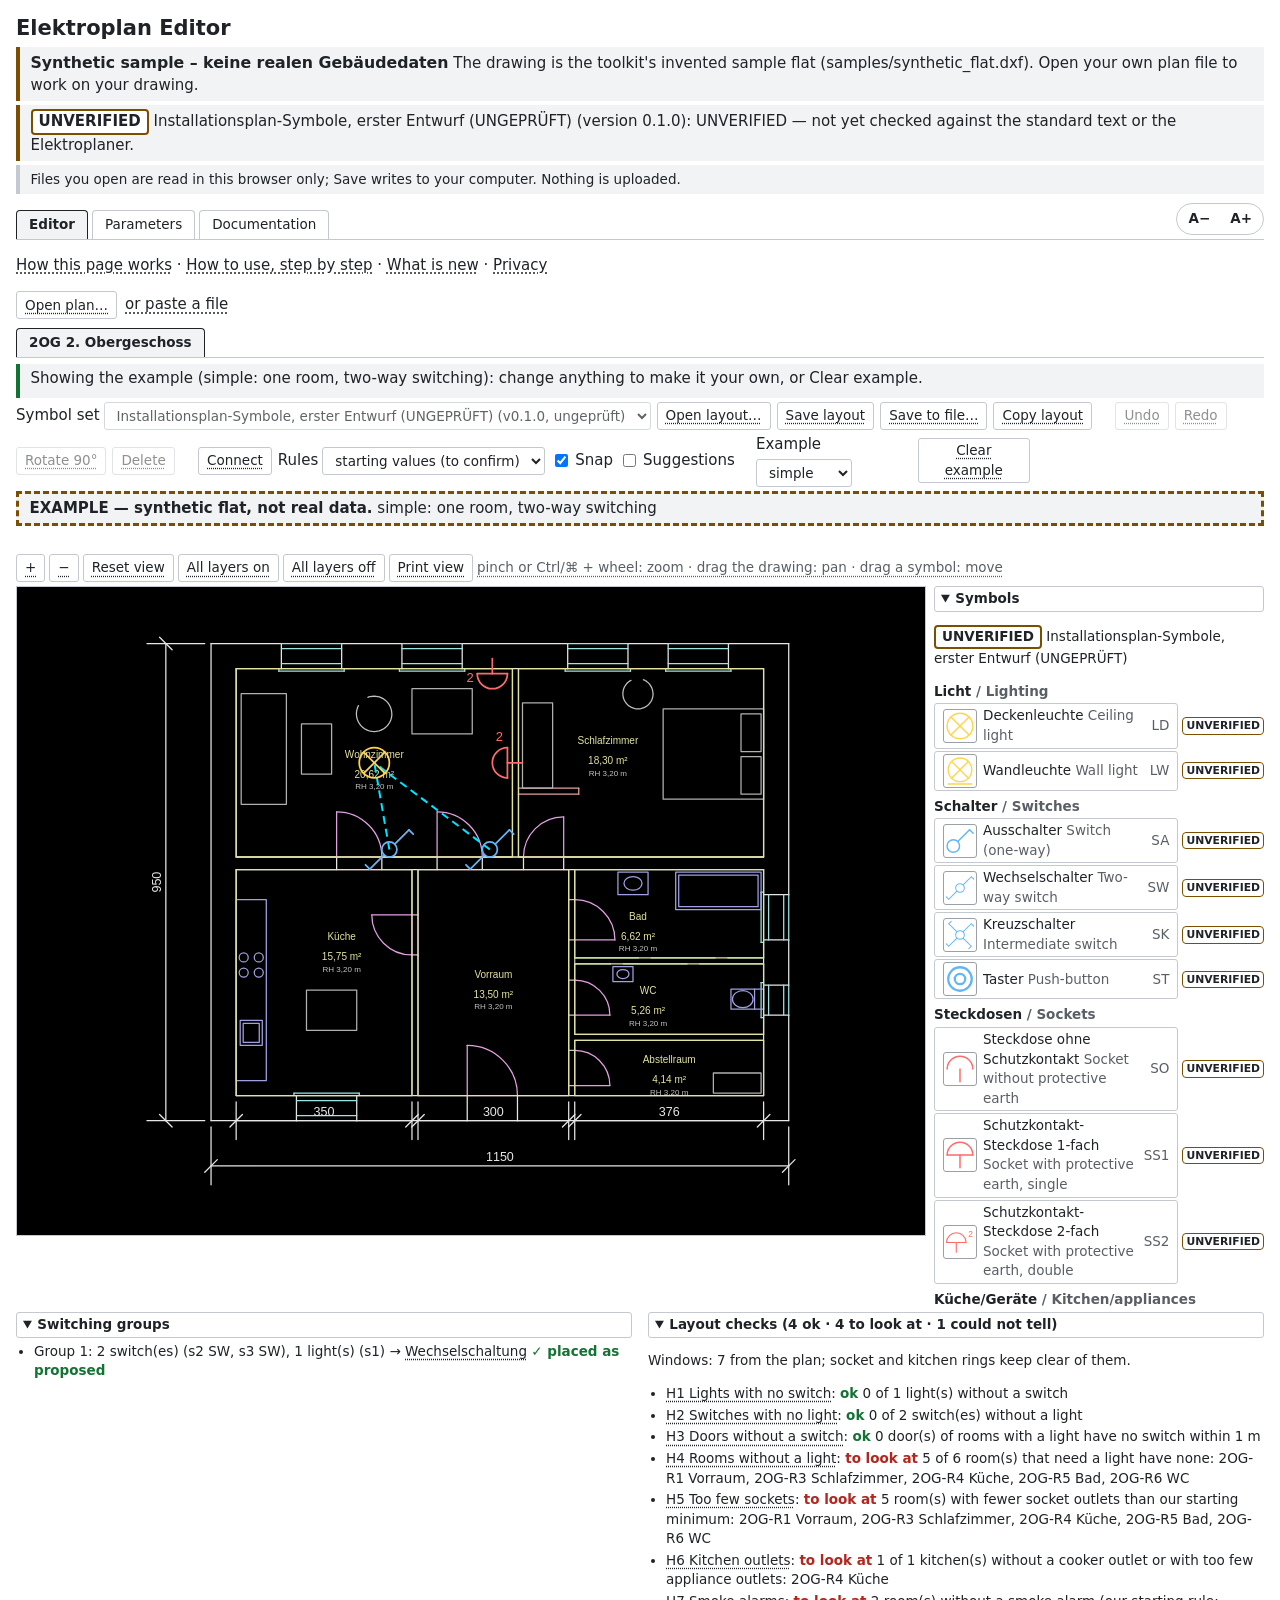
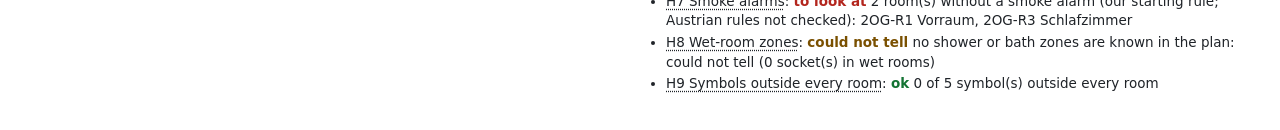
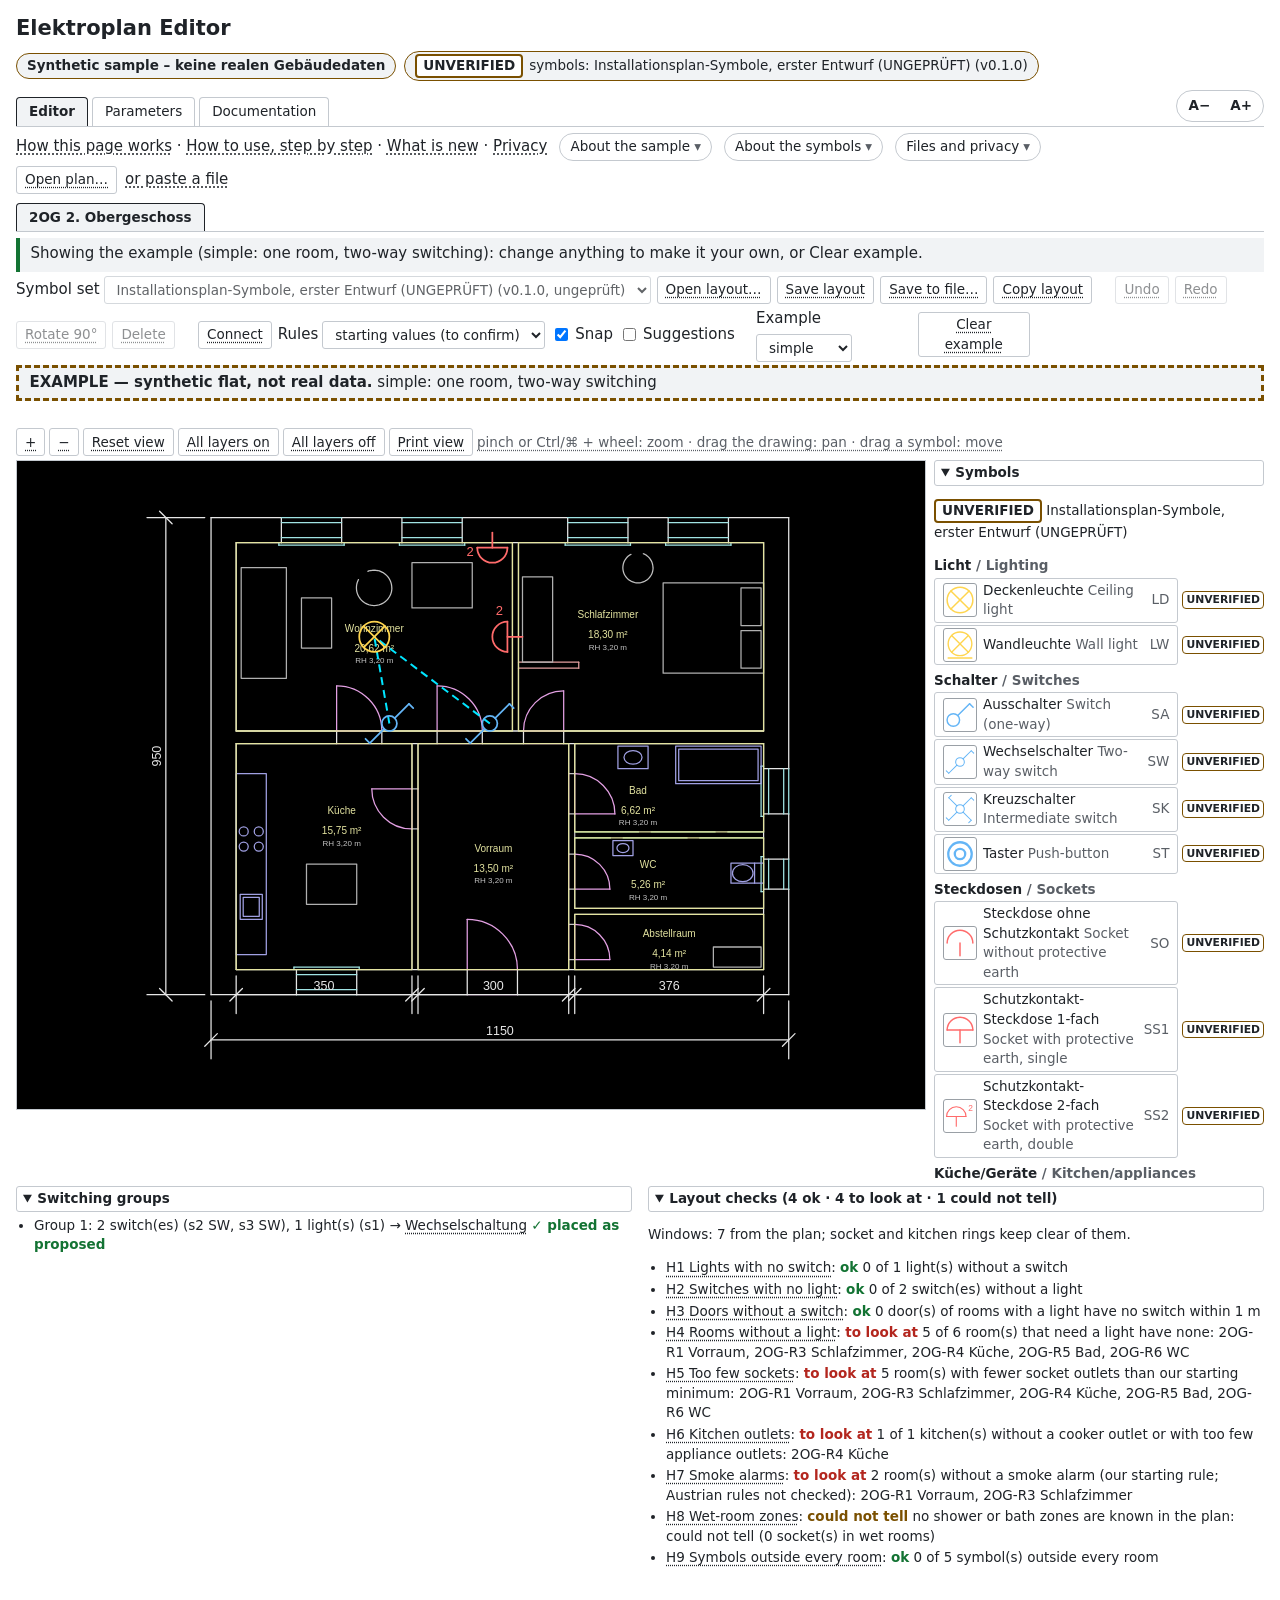
